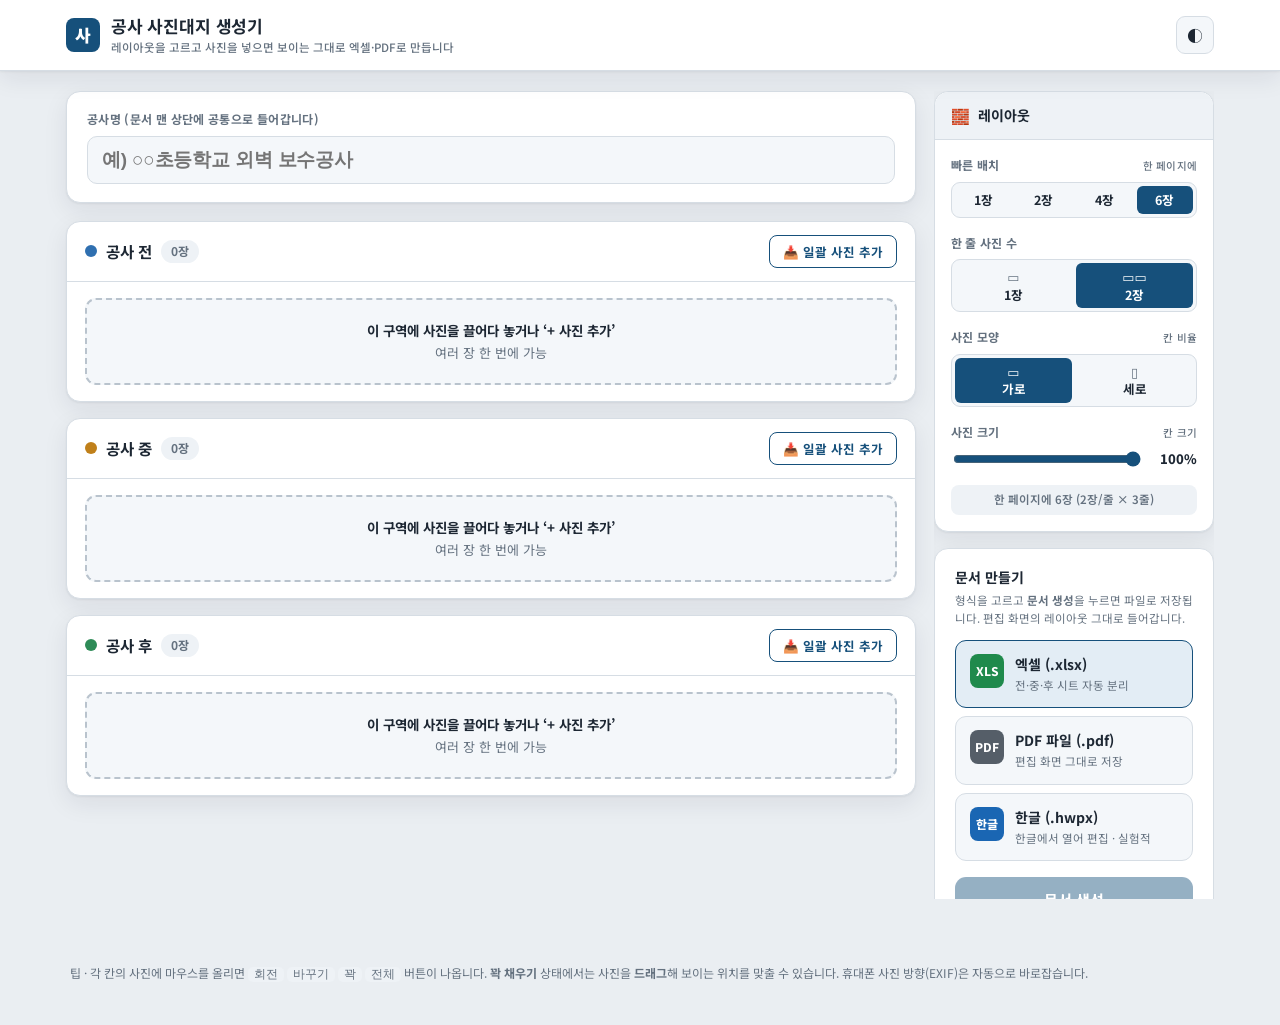
==== index.html @ 4f6b2491 "한글 .hwpx를 실제 한글 파일 서식을 템플릿으로 재구성 - 사용자의 실제 .hwpx(한글 저장본)에서 고정 부품을 추출해 그대로 사용:   header.xml, settings" ====
<!doctype html>
<html lang="ko">
<head>
<meta charset="utf-8">
<meta name="viewport" content="width=device-width, initial-scale=1, viewport-fit=cover">
<title>공사 사진대지 생성기</title>
<link rel="preconnect" href="https://fonts.googleapis.com">
<link rel="preconnect" href="https://fonts.gstatic.com" crossorigin>
<link rel="stylesheet" href="https://fonts.googleapis.com/css2?family=Noto+Sans+KR:wght@400;500;700;900&display=swap">
<script>/* ExcelJS 4.4.0 vendored */
/*! ExcelJS 19-10-2023 */

!function(e){if("object"==typeof exports&&"undefined"!=typeof module)module.exports=e();else if("function"==typeof define&&define.amd)define([],e);else{("undefined"!=typeof window?window:"undefined"!=typeof global?global:"undefined"!=typeof self?self:this).ExcelJS=e()}}((function(){return function e(t,r,n){function i(o,a){if(!r[o]){if(!t[o]){var l="function"==typeof require&&require;if(!a&&l)return l(o,!0);if(s)return s(o,!0);var c=new Error("Cannot find module '"+o+"'");throw c.code="MODULE_NOT_FOUND",c}var u=r[o]={exports:{}};t[o][0].call(u.exports,(function(e){return i(t[o][1][e]||e)}),u,u.exports,e,t,r,n)}return r[o].exports}for(var s="function"==typeof require&&require,o=0;o<n.length;o++)i(n[o]);return i}({1:[function(e,t,r){"use strict";const n=e("fs"),i=e("fast-csv"),s=e("dayjs/plugin/customParseFormat"),o=e("dayjs/plugin/utc"),a=e("dayjs").extend(s).extend(o),l=e("../utils/stream-buf"),{fs:{exists:c}}=e("../utils/utils"),u={true:!0,false:!1,"#N/A":{error:"#N/A"},"#REF!":{error:"#REF!"},"#NAME?":{error:"#NAME?"},"#DIV/0!":{error:"#DIV/0!"},"#NULL!":{error:"#NULL!"},"#VALUE!":{error:"#VALUE!"},"#NUM!":{error:"#NUM!"}};t.exports=class{constructor(e){this.workbook=e,this.worksheet=null}async readFile(e,t){if(t=t||{},!await c(e))throw new Error("File not found: "+e);const r=n.createReadStream(e),i=await this.read(r,t);return r.close(),i}read(e,t){return t=t||{},new Promise((r,n)=>{const s=this.workbook.addWorksheet(t.sheetName),o=t.dateFormats||["YYYY-MM-DD[T]HH:mm:ssZ","YYYY-MM-DD[T]HH:mm:ss","MM-DD-YYYY","YYYY-MM-DD"],l=t.map||function(e){if(""===e)return null;const t=Number(e);if(!Number.isNaN(t)&&t!==1/0)return t;const r=o.reduce((t,r)=>{if(t)return t;const n=a(e,r,!0);return n.isValid()?n:null},null);if(r)return new Date(r.valueOf());const n=u[e];return void 0!==n?n:e},c=i.parse(t.parserOptions).on("data",e=>{s.addRow(e.map(l))}).on("end",()=>{c.emit("worksheet",s)});c.on("worksheet",r).on("error",n),e.pipe(c)})}createInputStream(){throw new Error("`CSV#createInputStream` is deprecated. You should use `CSV#read` instead. This method will be removed in version 5.0. Please follow upgrade instruction: https://github.com/exceljs/exceljs/blob/master/UPGRADE-4.0.md")}write(e,t){return new Promise((r,n)=>{t=t||{};const s=this.workbook.getWorksheet(t.sheetName||t.sheetId),o=i.format(t.formatterOptions);e.on("finish",()=>{r()}),o.on("error",n),o.pipe(e);const{dateFormat:l,dateUTC:c}=t,u=t.map||(e=>{if(e){if(e.text||e.hyperlink)return e.hyperlink||e.text||"";if(e.formula||e.result)return e.result||"";if(e instanceof Date)return l?c?a.utc(e).format(l):a(e).format(l):c?a.utc(e).format():a(e).format();if(e.error)return e.error;if("object"==typeof e)return JSON.stringify(e)}return e}),h=void 0===t.includeEmptyRows||t.includeEmptyRows;let f=1;s&&s.eachRow((e,t)=>{if(h)for(;f++<t-1;)o.write([]);const{values:r}=e;r.shift(),o.write(r.map(u)),f=t}),o.end()})}writeFile(e,t){const r={encoding:(t=t||{}).encoding||"utf8"},i=n.createWriteStream(e,r);return this.write(i,t)}async writeBuffer(e){const t=new l;return await this.write(t,e),t.read()}}},{"../utils/stream-buf":24,"../utils/utils":27,dayjs:391,"dayjs/plugin/customParseFormat":392,"dayjs/plugin/utc":393,"fast-csv":424,fs:216}],2:[function(e,t,r){"use strict";const n=e("../utils/col-cache");class i{constructor(e,t){let r=arguments.length>2&&void 0!==arguments[2]?arguments[2]:0;if(this.worksheet=e,t)if("string"==typeof t){const e=n.decodeAddress(t);this.nativeCol=e.col+r,this.nativeColOff=0,this.nativeRow=e.row+r,this.nativeRowOff=0}else void 0!==t.nativeCol?(this.nativeCol=t.nativeCol||0,this.nativeColOff=t.nativeColOff||0,this.nativeRow=t.nativeRow||0,this.nativeRowOff=t.nativeRowOff||0):void 0!==t.col?(this.col=t.col+r,this.row=t.row+r):(this.nativeCol=0,this.nativeColOff=0,this.nativeRow=0,this.nativeRowOff=0);else this.nativeCol=0,this.nativeColOff=0,this.nativeRow=0,this.nativeRowOff=0}static asInstance(e){return e instanceof i||null==e?e:new i(e)}get col(){return this.nativeCol+Math.min(this.colWidth-1,this.nativeColOff)/this.colWidth}set col(e){this.nativeCol=Math.floor(e),this.nativeColOff=Math.floor((e-this.nativeCol)*this.colWidth)}get row(){return this.nativeRow+Math.min(this.rowHeight-1,this.nativeRowOff)/this.rowHeight}set row(e){this.nativeRow=Math.floor(e),this.nativeRowOff=Math.floor((e-this.nativeRow)*this.rowHeight)}get colWidth(){return this.worksheet&&this.worksheet.getColumn(this.nativeCol+1)&&this.worksheet.getColumn(this.nativeCol+1).isCustomWidth?Math.floor(1e4*this.worksheet.getColumn(this.nativeCol+1).width):64e4}get rowHeight(){return this.worksheet&&this.worksheet.getRow(this.nativeRow+1)&&this.worksheet.getRow(this.nativeRow+1).height?Math.floor(1e4*this.worksheet.getRow(this.nativeRow+1).height):18e4}get model(){return{nativeCol:this.nativeCol,nativeColOff:this.nativeColOff,nativeRow:this.nativeRow,nativeRowOff:this.nativeRowOff}}set model(e){this.nativeCol=e.nativeCol,this.nativeColOff=e.nativeColOff,this.nativeRow=e.nativeRow,this.nativeRowOff=e.nativeRowOff}}t.exports=i},{"../utils/col-cache":19}],3:[function(e,t,r){"use strict";const n=e("../utils/col-cache"),i=e("../utils/under-dash"),s=e("./enums"),{slideFormula:o}=e("../utils/shared-formula"),a=e("./note");class l{constructor(e,t,r){if(!e||!t)throw new Error("A Cell needs a Row");this._row=e,this._column=t,n.validateAddress(r),this._address=r,this._value=c.create(l.Types.Null,this),this.style=this._mergeStyle(e.style,t.style,{}),this._mergeCount=0}get worksheet(){return this._row.worksheet}get workbook(){return this._row.worksheet.workbook}destroy(){delete this.style,delete this._value,delete this._row,delete this._column,delete this._address}get numFmt(){return this.style.numFmt}set numFmt(e){this.style.numFmt=e}get font(){return this.style.font}set font(e){this.style.font=e}get alignment(){return this.style.alignment}set alignment(e){this.style.alignment=e}get border(){return this.style.border}set border(e){this.style.border=e}get fill(){return this.style.fill}set fill(e){this.style.fill=e}get protection(){return this.style.protection}set protection(e){this.style.protection=e}_mergeStyle(e,t,r){const n=e&&e.numFmt||t&&t.numFmt;n&&(r.numFmt=n);const i=e&&e.font||t&&t.font;i&&(r.font=i);const s=e&&e.alignment||t&&t.alignment;s&&(r.alignment=s);const o=e&&e.border||t&&t.border;o&&(r.border=o);const a=e&&e.fill||t&&t.fill;a&&(r.fill=a);const l=e&&e.protection||t&&t.protection;return l&&(r.protection=l),r}get address(){return this._address}get row(){return this._row.number}get col(){return this._column.number}get $col$row(){return`$${this._column.letter}$${this.row}`}get type(){return this._value.type}get effectiveType(){return this._value.effectiveType}toCsvString(){return this._value.toCsvString()}addMergeRef(){this._mergeCount++}releaseMergeRef(){this._mergeCount--}get isMerged(){return this._mergeCount>0||this.type===l.Types.Merge}merge(e,t){this._value.release(),this._value=c.create(l.Types.Merge,this,e),t||(this.style=e.style)}unmerge(){this.type===l.Types.Merge&&(this._value.release(),this._value=c.create(l.Types.Null,this),this.style=this._mergeStyle(this._row.style,this._column.style,{}))}isMergedTo(e){return this._value.type===l.Types.Merge&&this._value.isMergedTo(e)}get master(){return this.type===l.Types.Merge?this._value.master:this}get isHyperlink(){return this._value.type===l.Types.Hyperlink}get hyperlink(){return this._value.hyperlink}get value(){return this._value.value}set value(e){this.type!==l.Types.Merge?(this._value.release(),this._value=c.create(c.getType(e),this,e)):this._value.master.value=e}get note(){return this._comment&&this._comment.note}set note(e){this._comment=new a(e)}get text(){return this._value.toString()}get html(){return i.escapeHtml(this.text)}toString(){return this.text}_upgradeToHyperlink(e){this.type===l.Types.String&&(this._value=c.create(l.Types.Hyperlink,this,{text:this._value.value,hyperlink:e}))}get formula(){return this._value.formula}get result(){return this._value.result}get formulaType(){return this._value.formulaType}get fullAddress(){const{worksheet:e}=this._row;return{sheetName:e.name,address:this.address,row:this.row,col:this.col}}get name(){return this.names[0]}set name(e){this.names=[e]}get names(){return this.workbook.definedNames.getNamesEx(this.fullAddress)}set names(e){const{definedNames:t}=this.workbook;t.removeAllNames(this.fullAddress),e.forEach(e=>{t.addEx(this.fullAddress,e)})}addName(e){this.workbook.definedNames.addEx(this.fullAddress,e)}removeName(e){this.workbook.definedNames.removeEx(this.fullAddress,e)}removeAllNames(){this.workbook.definedNames.removeAllNames(this.fullAddress)}get _dataValidations(){return this.worksheet.dataValidations}get dataValidation(){return this._dataValidations.find(this.address)}set dataValidation(e){this._dataValidations.add(this.address,e)}get model(){const{model:e}=this._value;return e.style=this.style,this._comment&&(e.comment=this._comment.model),e}set model(e){if(this._value.release(),this._value=c.create(e.type,this),this._value.model=e,e.comment)switch(e.comment.type){case"note":this._comment=a.fromModel(e.comment)}e.style?this.style=e.style:this.style={}}}l.Types=s.ValueType;const c={getType:e=>null==e?l.Types.Null:e instanceof String||"string"==typeof e?l.Types.String:"number"==typeof e?l.Types.Number:"boolean"==typeof e?l.Types.Boolean:e instanceof Date?l.Types.Date:e.text&&e.hyperlink?l.Types.Hyperlink:e.formula||e.sharedFormula?l.Types.Formula:e.richText?l.Types.RichText:e.sharedString?l.Types.SharedString:e.error?l.Types.Error:l.Types.JSON,types:[{t:l.Types.Null,f:class{constructor(e){this.model={address:e.address,type:l.Types.Null}}get value(){return null}set value(e){}get type(){return l.Types.Null}get effectiveType(){return l.Types.Null}get address(){return this.model.address}set address(e){this.model.address=e}toCsvString(){return""}release(){}toString(){return""}}},{t:l.Types.Number,f:class{constructor(e,t){this.model={address:e.address,type:l.Types.Number,value:t}}get value(){return this.model.value}set value(e){this.model.value=e}get type(){return l.Types.Number}get effectiveType(){return l.Types.Number}get address(){return this.model.address}set address(e){this.model.address=e}toCsvString(){return this.model.value.toString()}release(){}toString(){return this.model.value.toString()}}},{t:l.Types.String,f:class{constructor(e,t){this.model={address:e.address,type:l.Types.String,value:t}}get value(){return this.model.value}set value(e){this.model.value=e}get type(){return l.Types.String}get effectiveType(){return l.Types.String}get address(){return this.model.address}set address(e){this.model.address=e}toCsvString(){return`"${this.model.value.replace(/"/g,'""')}"`}release(){}toString(){return this.model.value}}},{t:l.Types.Date,f:class{constructor(e,t){this.model={address:e.address,type:l.Types.Date,value:t}}get value(){return this.model.value}set value(e){this.model.value=e}get type(){return l.Types.Date}get effectiveType(){return l.Types.Date}get address(){return this.model.address}set address(e){this.model.address=e}toCsvString(){return this.model.value.toISOString()}release(){}toString(){return this.model.value.toString()}}},{t:l.Types.Hyperlink,f:class{constructor(e,t){this.model={address:e.address,type:l.Types.Hyperlink,text:t?t.text:void 0,hyperlink:t?t.hyperlink:void 0},t&&t.tooltip&&(this.model.tooltip=t.tooltip)}get value(){const e={text:this.model.text,hyperlink:this.model.hyperlink};return this.model.tooltip&&(e.tooltip=this.model.tooltip),e}set value(e){this.model={text:e.text,hyperlink:e.hyperlink},e.tooltip&&(this.model.tooltip=e.tooltip)}get text(){return this.model.text}set text(e){this.model.text=e}get hyperlink(){return this.model.hyperlink}set hyperlink(e){this.model.hyperlink=e}get type(){return l.Types.Hyperlink}get effectiveType(){return l.Types.Hyperlink}get address(){return this.model.address}set address(e){this.model.address=e}toCsvString(){return this.model.hyperlink}release(){}toString(){return this.model.text}}},{t:l.Types.Formula,f:class{constructor(e,t){this.cell=e,this.model={address:e.address,type:l.Types.Formula,shareType:t?t.shareType:void 0,ref:t?t.ref:void 0,formula:t?t.formula:void 0,sharedFormula:t?t.sharedFormula:void 0,result:t?t.result:void 0}}_copyModel(e){const t={},r=r=>{const n=e[r];n&&(t[r]=n)};return r("formula"),r("result"),r("ref"),r("shareType"),r("sharedFormula"),t}get value(){return this._copyModel(this.model)}set value(e){this.model=this._copyModel(e)}validate(e){switch(c.getType(e)){case l.Types.Null:case l.Types.String:case l.Types.Number:case l.Types.Date:break;case l.Types.Hyperlink:case l.Types.Formula:default:throw new Error("Cannot process that type of result value")}}get dependencies(){return{ranges:this.formula.match(/([a-zA-Z0-9]+!)?[A-Z]{1,3}\d{1,4}:[A-Z]{1,3}\d{1,4}/g),cells:this.formula.replace(/([a-zA-Z0-9]+!)?[A-Z]{1,3}\d{1,4}:[A-Z]{1,3}\d{1,4}/g,"").match(/([a-zA-Z0-9]+!)?[A-Z]{1,3}\d{1,4}/g)}}get formula(){return this.model.formula||this._getTranslatedFormula()}set formula(e){this.model.formula=e}get formulaType(){return this.model.formula?s.FormulaType.Master:this.model.sharedFormula?s.FormulaType.Shared:s.FormulaType.None}get result(){return this.model.result}set result(e){this.model.result=e}get type(){return l.Types.Formula}get effectiveType(){const e=this.model.result;return null==e?s.ValueType.Null:e instanceof String||"string"==typeof e?s.ValueType.String:"number"==typeof e?s.ValueType.Number:e instanceof Date?s.ValueType.Date:e.text&&e.hyperlink?s.ValueType.Hyperlink:e.formula?s.ValueType.Formula:s.ValueType.Null}get address(){return this.model.address}set address(e){this.model.address=e}_getTranslatedFormula(){if(!this._translatedFormula&&this.model.sharedFormula){const{worksheet:e}=this.cell,t=e.findCell(this.model.sharedFormula);this._translatedFormula=t&&o(t.formula,t.address,this.model.address)}return this._translatedFormula}toCsvString(){return""+(this.model.result||"")}release(){}toString(){return this.model.result?this.model.result.toString():""}}},{t:l.Types.Merge,f:class{constructor(e,t){this.model={address:e.address,type:l.Types.Merge,master:t?t.address:void 0},this._master=t,t&&t.addMergeRef()}get value(){return this._master.value}set value(e){e instanceof l?(this._master&&this._master.releaseMergeRef(),e.addMergeRef(),this._master=e):this._master.value=e}isMergedTo(e){return e===this._master}get master(){return this._master}get type(){return l.Types.Merge}get effectiveType(){return this._master.effectiveType}get address(){return this.model.address}set address(e){this.model.address=e}toCsvString(){return""}release(){this._master.releaseMergeRef()}toString(){return this.value.toString()}}},{t:l.Types.JSON,f:class{constructor(e,t){this.model={address:e.address,type:l.Types.String,value:JSON.stringify(t),rawValue:t}}get value(){return this.model.rawValue}set value(e){this.model.rawValue=e,this.model.value=JSON.stringify(e)}get type(){return l.Types.String}get effectiveType(){return l.Types.String}get address(){return this.model.address}set address(e){this.model.address=e}toCsvString(){return this.model.value}release(){}toString(){return this.model.value}}},{t:l.Types.SharedString,f:class{constructor(e,t){this.model={address:e.address,type:l.Types.SharedString,value:t}}get value(){return this.model.value}set value(e){this.model.value=e}get type(){return l.Types.SharedString}get effectiveType(){return l.Types.SharedString}get address(){return this.model.address}set address(e){this.model.address=e}toCsvString(){return this.model.value.toString()}release(){}toString(){return this.model.value.toString()}}},{t:l.Types.RichText,f:class{constructor(e,t){this.model={address:e.address,type:l.Types.String,value:t}}get value(){return this.model.value}set value(e){this.model.value=e}toString(){return this.model.value.richText.map(e=>e.text).join("")}get type(){return l.Types.RichText}get effectiveType(){return l.Types.RichText}get address(){return this.model.address}set address(e){this.model.address=e}toCsvString(){return`"${this.text.replace(/"/g,'""')}"`}release(){}}},{t:l.Types.Boolean,f:class{constructor(e,t){this.model={address:e.address,type:l.Types.Boolean,value:t}}get value(){return this.model.value}set value(e){this.model.value=e}get type(){return l.Types.Boolean}get effectiveType(){return l.Types.Boolean}get address(){return this.model.address}set address(e){this.model.address=e}toCsvString(){return this.model.value?1:0}release(){}toString(){return this.model.value.toString()}}},{t:l.Types.Error,f:class{constructor(e,t){this.model={address:e.address,type:l.Types.Error,value:t}}get value(){return this.model.value}set value(e){this.model.value=e}get type(){return l.Types.Error}get effectiveType(){return l.Types.Error}get address(){return this.model.address}set address(e){this.model.address=e}toCsvString(){return this.toString()}release(){}toString(){return this.model.value.error.toString()}}}].reduce((e,t)=>(e[t.t]=t.f,e),[]),create(e,t,r){const n=this.types[e];if(!n)throw new Error("Could not create Value of type "+e);return new n(t,r)}};t.exports=l},{"../utils/col-cache":19,"../utils/shared-formula":23,"../utils/under-dash":26,"./enums":7,"./note":9}],4:[function(e,t,r){"use strict";const n=e("../utils/under-dash"),i=e("./enums"),s=e("../utils/col-cache");class o{constructor(e,t,r){this._worksheet=e,this._number=t,!1!==r&&(this.defn=r)}get number(){return this._number}get worksheet(){return this._worksheet}get letter(){return s.n2l(this._number)}get isCustomWidth(){return void 0!==this.width&&9!==this.width}get defn(){return{header:this._header,key:this.key,width:this.width,style:this.style,hidden:this.hidden,outlineLevel:this.outlineLevel}}set defn(e){e?(this.key=e.key,this.width=void 0!==e.width?e.width:9,this.outlineLevel=e.outlineLevel,e.style?this.style=e.style:this.style={},this.header=e.header,this._hidden=!!e.hidden):(delete this._header,delete this._key,delete this.width,this.style={},this.outlineLevel=0)}get headers(){return this._header&&this._header instanceof Array?this._header:[this._header]}get header(){return this._header}set header(e){void 0!==e?(this._header=e,this.headers.forEach((e,t)=>{this._worksheet.getCell(t+1,this.number).value=e})):this._header=void 0}get key(){return this._key}set key(e){(this._key&&this._worksheet.getColumnKey(this._key))===this&&this._worksheet.deleteColumnKey(this._key),this._key=e,e&&this._worksheet.setColumnKey(this._key,this)}get hidden(){return!!this._hidden}set hidden(e){this._hidden=e}get outlineLevel(){return this._outlineLevel||0}set outlineLevel(e){this._outlineLevel=e}get collapsed(){return!!(this._outlineLevel&&this._outlineLevel>=this._worksheet.properties.outlineLevelCol)}toString(){return JSON.stringify({key:this.key,width:this.width,headers:this.headers.length?this.headers:void 0})}equivalentTo(e){return this.width===e.width&&this.hidden===e.hidden&&this.outlineLevel===e.outlineLevel&&n.isEqual(this.style,e.style)}get isDefault(){if(this.isCustomWidth)return!1;if(this.hidden)return!1;if(this.outlineLevel)return!1;const e=this.style;return!e||!(e.font||e.numFmt||e.alignment||e.border||e.fill||e.protection)}get headerCount(){return this.headers.length}eachCell(e,t){const r=this.number;t||(t=e,e=null),this._worksheet.eachRow(e,(e,n)=>{t(e.getCell(r),n)})}get values(){const e=[];return this.eachCell((t,r)=>{t&&t.type!==i.ValueType.Null&&(e[r]=t.value)}),e}set values(e){if(!e)return;const t=this.number;let r=0;e.hasOwnProperty("0")&&(r=1),e.forEach((e,n)=>{this._worksheet.getCell(n+r,t).value=e})}_applyStyle(e,t){return this.style[e]=t,this.eachCell(r=>{r[e]=t}),t}get numFmt(){return this.style.numFmt}set numFmt(e){this._applyStyle("numFmt",e)}get font(){return this.style.font}set font(e){this._applyStyle("font",e)}get alignment(){return this.style.alignment}set alignment(e){this._applyStyle("alignment",e)}get protection(){return this.style.protection}set protection(e){this._applyStyle("protection",e)}get border(){return this.style.border}set border(e){this._applyStyle("border",e)}get fill(){return this.style.fill}set fill(e){this._applyStyle("fill",e)}static toModel(e){const t=[];let r=null;return e&&e.forEach((e,n)=>{e.isDefault?r&&(r=null):r&&e.equivalentTo(r)?r.max=n+1:(r={min:n+1,max:n+1,width:void 0!==e.width?e.width:9,style:e.style,isCustomWidth:e.isCustomWidth,hidden:e.hidden,outlineLevel:e.outlineLevel,collapsed:e.collapsed},t.push(r))}),t.length?t:void 0}static fromModel(e,t){const r=[];let n=1,i=0;for(t=(t=t||[]).sort((function(e,t){return e.min-t.min}));i<t.length;){const s=t[i++];for(;n<s.min;)r.push(new o(e,n++));for(;n<=s.max;)r.push(new o(e,n++,s))}return r.length?r:null}}t.exports=o},{"../utils/col-cache":19,"../utils/under-dash":26,"./enums":7}],5:[function(e,t,r){"use strict";t.exports=class{constructor(e){this.model=e||{}}add(e,t){return this.model[e]=t}find(e){return this.model[e]}remove(e){this.model[e]=void 0}}},{}],6:[function(e,t,r){"use strict";const n=e("../utils/under-dash"),i=e("../utils/col-cache"),s=e("../utils/cell-matrix"),o=e("./range"),a=/[$](\w+)[$](\d+)(:[$](\w+)[$](\d+))?/;t.exports=class{constructor(){this.matrixMap={}}getMatrix(e){return this.matrixMap[e]||(this.matrixMap[e]=new s)}add(e,t){const r=i.decodeEx(e);this.addEx(r,t)}addEx(e,t){const r=this.getMatrix(t);if(e.top)for(let t=e.left;t<=e.right;t++)for(let n=e.top;n<=e.bottom;n++){const s={sheetName:e.sheetName,address:i.n2l(t)+n,row:n,col:t};r.addCellEx(s)}else r.addCellEx(e)}remove(e,t){const r=i.decodeEx(e);this.removeEx(r,t)}removeEx(e,t){this.getMatrix(t).removeCellEx(e)}removeAllNames(e){n.each(this.matrixMap,t=>{t.removeCellEx(e)})}forEach(e){n.each(this.matrixMap,(t,r)=>{t.forEach(t=>{e(r,t)})})}getNames(e){return this.getNamesEx(i.decodeEx(e))}getNamesEx(e){return n.map(this.matrixMap,(t,r)=>t.findCellEx(e)&&r).filter(Boolean)}_explore(e,t){t.mark=!1;const{sheetName:r}=t,n=new o(t.row,t.col,t.row,t.col,r);let i,s;function a(i,s){const o=e.findCellAt(r,i,t.col);return!(!o||!o.mark)&&(n[s]=i,o.mark=!1,!0)}for(s=t.row-1;a(s,"top");s--);for(s=t.row+1;a(s,"bottom");s++);function l(t,i){const o=[];for(s=n.top;s<=n.bottom;s++){const n=e.findCellAt(r,s,t);if(!n||!n.mark)return!1;o.push(n)}n[i]=t;for(let e=0;e<o.length;e++)o[e].mark=!1;return!0}for(i=t.col-1;l(i,"left");i--);for(i=t.col+1;l(i,"right");i++);return n}getRanges(e,t){if(!(t=t||this.matrixMap[e]))return{name:e,ranges:[]};t.forEach(e=>{e.mark=!0});return{name:e,ranges:t.map(e=>e.mark&&this._explore(t,e)).filter(Boolean).map(e=>e.$shortRange)}}normaliseMatrix(e,t){e.forEachInSheet(t,(e,t,r)=>{e&&(e.row===t&&e.col===r||(e.row=t,e.col=r,e.address=i.n2l(r)+t))})}spliceRows(e,t,r,i){n.each(this.matrixMap,n=>{n.spliceRows(e,t,r,i),this.normaliseMatrix(n,e)})}spliceColumns(e,t,r,i){n.each(this.matrixMap,n=>{n.spliceColumns(e,t,r,i),this.normaliseMatrix(n,e)})}get model(){return n.map(this.matrixMap,(e,t)=>this.getRanges(t,e)).filter(e=>e.ranges.length)}set model(e){const t=this.matrixMap={};e.forEach(e=>{const r=t[e.name]=new s;e.ranges.forEach(e=>{a.test(e.split("!").pop()||"")&&r.addCell(e)})})}}},{"../utils/cell-matrix":18,"../utils/col-cache":19,"../utils/under-dash":26,"./range":10}],7:[function(e,t,r){"use strict";t.exports={ValueType:{Null:0,Merge:1,Number:2,String:3,Date:4,Hyperlink:5,Formula:6,SharedString:7,RichText:8,Boolean:9,Error:10},FormulaType:{None:0,Master:1,Shared:2},RelationshipType:{None:0,OfficeDocument:1,Worksheet:2,CalcChain:3,SharedStrings:4,Styles:5,Theme:6,Hyperlink:7},DocumentType:{Xlsx:1},ReadingOrder:{LeftToRight:1,RightToLeft:2},ErrorValue:{NotApplicable:"#N/A",Ref:"#REF!",Name:"#NAME?",DivZero:"#DIV/0!",Null:"#NULL!",Value:"#VALUE!",Num:"#NUM!"}}},{}],8:[function(e,t,r){"use strict";const n=e("../utils/col-cache"),i=e("./anchor");t.exports=class{constructor(e,t){this.worksheet=e,this.model=t}get model(){switch(this.type){case"background":return{type:this.type,imageId:this.imageId};case"image":return{type:this.type,imageId:this.imageId,hyperlinks:this.range.hyperlinks,range:{tl:this.range.tl.model,br:this.range.br&&this.range.br.model,ext:this.range.ext,editAs:this.range.editAs}};default:throw new Error("Invalid Image Type")}}set model(e){let{type:t,imageId:r,range:s,hyperlinks:o}=e;if(this.type=t,this.imageId=r,"image"===t)if("string"==typeof s){const e=n.decode(s);this.range={tl:new i(this.worksheet,{col:e.left,row:e.top},-1),br:new i(this.worksheet,{col:e.right,row:e.bottom},0),editAs:"oneCell"}}else this.range={tl:new i(this.worksheet,s.tl,0),br:s.br&&new i(this.worksheet,s.br,0),ext:s.ext,editAs:s.editAs,hyperlinks:o||s.hyperlinks}}}},{"../utils/col-cache":19,"./anchor":2}],9:[function(e,t,r){"use strict";const n=e("../utils/under-dash");class i{constructor(e){this.note=e}get model(){let e=null;switch(typeof this.note){case"string":e={type:"note",note:{texts:[{text:this.note}]}};break;default:e={type:"note",note:this.note}}return n.deepMerge({},i.DEFAULT_CONFIGS,e)}set model(e){const{note:t}=e,{texts:r}=t;1===r.length&&1===Object.keys(r[0]).length?this.note=r[0].text:this.note=t}static fromModel(e){const t=new i;return t.model=e,t}}i.DEFAULT_CONFIGS={note:{margins:{insetmode:"auto",inset:[.13,.13,.25,.25]},protection:{locked:"True",lockText:"True"},editAs:"absolute"}},t.exports=i},{"../utils/under-dash":26}],10:[function(e,t,r){"use strict";const n=e("../utils/col-cache");class i{constructor(){this.decode(arguments)}setTLBR(e,t,r,i,s){if(arguments.length<4){const i=n.decodeAddress(e),o=n.decodeAddress(t);this.model={top:Math.min(i.row,o.row),left:Math.min(i.col,o.col),bottom:Math.max(i.row,o.row),right:Math.max(i.col,o.col),sheetName:r},this.setTLBR(i.row,i.col,o.row,o.col,s)}else this.model={top:Math.min(e,r),left:Math.min(t,i),bottom:Math.max(e,r),right:Math.max(t,i),sheetName:s}}decode(e){switch(e.length){case 5:this.setTLBR(e[0],e[1],e[2],e[3],e[4]);break;case 4:this.setTLBR(e[0],e[1],e[2],e[3]);break;case 3:this.setTLBR(e[0],e[1],e[2]);break;case 2:this.setTLBR(e[0],e[1]);break;case 1:{const t=e[0];if(t instanceof i)this.model={top:t.model.top,left:t.model.left,bottom:t.model.bottom,right:t.model.right,sheetName:t.sheetName};else if(t instanceof Array)this.decode(t);else if(t.top&&t.left&&t.bottom&&t.right)this.model={top:t.top,left:t.left,bottom:t.bottom,right:t.right,sheetName:t.sheetName};else{const e=n.decodeEx(t);e.top?this.model={top:e.top,left:e.left,bottom:e.bottom,right:e.right,sheetName:e.sheetName}:this.model={top:e.row,left:e.col,bottom:e.row,right:e.col,sheetName:e.sheetName}}break}case 0:this.model={top:0,left:0,bottom:0,right:0};break;default:throw new Error("Invalid number of arguments to _getDimensions() - "+e.length)}}get top(){return this.model.top||1}set top(e){this.model.top=e}get left(){return this.model.left||1}set left(e){this.model.left=e}get bottom(){return this.model.bottom||1}set bottom(e){this.model.bottom=e}get right(){return this.model.right||1}set right(e){this.model.right=e}get sheetName(){return this.model.sheetName}set sheetName(e){this.model.sheetName=e}get _serialisedSheetName(){const{sheetName:e}=this.model;return e?/^[a-zA-Z0-9]*$/.test(e)?e+"!":`'${e}'!`:""}expand(e,t,r,n){(!this.model.top||e<this.top)&&(this.top=e),(!this.model.left||t<this.left)&&(this.left=t),(!this.model.bottom||r>this.bottom)&&(this.bottom=r),(!this.model.right||n>this.right)&&(this.right=n)}expandRow(e){if(e){const{dimensions:t,number:r}=e;t&&this.expand(r,t.min,r,t.max)}}expandToAddress(e){const t=n.decodeEx(e);this.expand(t.row,t.col,t.row,t.col)}get tl(){return n.n2l(this.left)+this.top}get $t$l(){return`$${n.n2l(this.left)}$${this.top}`}get br(){return n.n2l(this.right)+this.bottom}get $b$r(){return`$${n.n2l(this.right)}$${this.bottom}`}get range(){return`${this._serialisedSheetName+this.tl}:${this.br}`}get $range(){return`${this._serialisedSheetName+this.$t$l}:${this.$b$r}`}get shortRange(){return this.count>1?this.range:this._serialisedSheetName+this.tl}get $shortRange(){return this.count>1?this.$range:this._serialisedSheetName+this.$t$l}get count(){return(1+this.bottom-this.top)*(1+this.right-this.left)}toString(){return this.range}intersects(e){return(!e.sheetName||!this.sheetName||e.sheetName===this.sheetName)&&(!(e.bottom<this.top)&&(!(e.top>this.bottom)&&(!(e.right<this.left)&&!(e.left>this.right))))}contains(e){const t=n.decodeEx(e);return this.containsEx(t)}containsEx(e){return(!e.sheetName||!this.sheetName||e.sheetName===this.sheetName)&&(e.row>=this.top&&e.row<=this.bottom&&e.col>=this.left&&e.col<=this.right)}forEachAddress(e){for(let t=this.left;t<=this.right;t++)for(let r=this.top;r<=this.bottom;r++)e(n.encodeAddress(r,t),r,t)}}t.exports=i},{"../utils/col-cache":19}],11:[function(e,t,r){"use strict";const n=e("../utils/under-dash"),i=e("./enums"),s=e("../utils/col-cache"),o=e("./cell");t.exports=class{constructor(e,t){this._worksheet=e,this._number=t,this._cells=[],this.style={},this.outlineLevel=0}get number(){return this._number}get worksheet(){return this._worksheet}commit(){this._worksheet._commitRow(this)}destroy(){delete this._worksheet,delete this._cells,delete this.style}findCell(e){return this._cells[e-1]}getCellEx(e){let t=this._cells[e.col-1];if(!t){const r=this._worksheet.getColumn(e.col);t=new o(this,r,e.address),this._cells[e.col-1]=t}return t}getCell(e){if("string"==typeof e){const t=this._worksheet.getColumnKey(e);e=t?t.number:s.l2n(e)}return this._cells[e-1]||this.getCellEx({address:s.encodeAddress(this._number,e),row:this._number,col:e})}splice(e,t){const r=e+t;for(var n=arguments.length,i=new Array(n>2?n-2:0),s=2;s<n;s++)i[s-2]=arguments[s];const o=i.length-t,a=this._cells.length;let l,c,u;if(o<0)for(l=e+i.length;l<=a;l++)u=this._cells[l-1],c=this._cells[l-o-1],c?(u=this.getCell(l),u.value=c.value,u.style=c.style,u._comment=c._comment):u&&(u.value=null,u.style={},u._comment=void 0);else if(o>0)for(l=a;l>=r;l--)c=this._cells[l-1],c?(u=this.getCell(l+o),u.value=c.value,u.style=c.style,u._comment=c._comment):this._cells[l+o-1]=void 0;for(l=0;l<i.length;l++)u=this.getCell(e+l),u.value=i[l],u.style={},u._comment=void 0}eachCell(e,t){if(t||(t=e,e=null),e&&e.includeEmpty){const e=this._cells.length;for(let r=1;r<=e;r++)t(this.getCell(r),r)}else this._cells.forEach((e,r)=>{e&&e.type!==i.ValueType.Null&&t(e,r+1)})}addPageBreak(e,t){const r=this._worksheet,n=Math.max(0,e-1)||0,i=Math.max(0,t-1)||16838,s={id:this._number,max:i,man:1};n&&(s.min=n),r.rowBreaks.push(s)}get values(){const e=[];return this._cells.forEach(t=>{t&&t.type!==i.ValueType.Null&&(e[t.col]=t.value)}),e}set values(e){if(this._cells=[],e)if(e instanceof Array){let t=0;e.hasOwnProperty("0")&&(t=1),e.forEach((e,r)=>{void 0!==e&&(this.getCellEx({address:s.encodeAddress(this._number,r+t),row:this._number,col:r+t}).value=e)})}else this._worksheet.eachColumnKey((t,r)=>{void 0!==e[r]&&(this.getCellEx({address:s.encodeAddress(this._number,t.number),row:this._number,col:t.number}).value=e[r])});else;}get hasValues(){return n.some(this._cells,e=>e&&e.type!==i.ValueType.Null)}get cellCount(){return this._cells.length}get actualCellCount(){let e=0;return this.eachCell(()=>{e++}),e}get dimensions(){let e=0,t=0;return this._cells.forEach(r=>{r&&r.type!==i.ValueType.Null&&((!e||e>r.col)&&(e=r.col),t<r.col&&(t=r.col))}),e>0?{min:e,max:t}:null}_applyStyle(e,t){return this.style[e]=t,this._cells.forEach(r=>{r&&(r[e]=t)}),t}get numFmt(){return this.style.numFmt}set numFmt(e){this._applyStyle("numFmt",e)}get font(){return this.style.font}set font(e){this._applyStyle("font",e)}get alignment(){return this.style.alignment}set alignment(e){this._applyStyle("alignment",e)}get protection(){return this.style.protection}set protection(e){this._applyStyle("protection",e)}get border(){return this.style.border}set border(e){this._applyStyle("border",e)}get fill(){return this.style.fill}set fill(e){this._applyStyle("fill",e)}get hidden(){return!!this._hidden}set hidden(e){this._hidden=e}get outlineLevel(){return this._outlineLevel||0}set outlineLevel(e){this._outlineLevel=e}get collapsed(){return!!(this._outlineLevel&&this._outlineLevel>=this._worksheet.properties.outlineLevelRow)}get model(){const e=[];let t=0,r=0;return this._cells.forEach(n=>{if(n){const i=n.model;i&&((!t||t>n.col)&&(t=n.col),r<n.col&&(r=n.col),e.push(i))}}),this.height||e.length?{cells:e,number:this.number,min:t,max:r,height:this.height,style:this.style,hidden:this.hidden,outlineLevel:this.outlineLevel,collapsed:this.collapsed}:null}set model(e){if(e.number!==this._number)throw new Error("Invalid row number in model");let t;this._cells=[],e.cells.forEach(e=>{switch(e.type){case o.Types.Merge:break;default:{let r;if(e.address)r=s.decodeAddress(e.address);else if(t){const{row:e}=t,n=t.col+1;r={row:e,col:n,address:s.encodeAddress(e,n),$col$row:`$${s.n2l(n)}$${e}`}}t=r;this.getCellEx(r).model=e;break}}}),e.height?this.height=e.height:delete this.height,this.hidden=e.hidden,this.outlineLevel=e.outlineLevel||0,this.style=e.style&&JSON.parse(JSON.stringify(e.style))||{}}}},{"../utils/col-cache":19,"../utils/under-dash":26,"./cell":3,"./enums":7}],12:[function(e,t,r){"use strict";const n=e("../utils/col-cache");class i{constructor(e,t,r){this.table=e,this.column=t,this.index=r}_set(e,t){this.table.cacheState(),this.column[e]=t}get name(){return this.column.name}set name(e){this._set("name",e)}get filterButton(){return this.column.filterButton}set filterButton(e){this.column.filterButton=e}get style(){return this.column.style}set style(e){this.column.style=e}get totalsRowLabel(){return this.column.totalsRowLabel}set totalsRowLabel(e){this._set("totalsRowLabel",e)}get totalsRowFunction(){return this.column.totalsRowFunction}set totalsRowFunction(e){this._set("totalsRowFunction",e)}get totalsRowResult(){return this.column.totalsRowResult}set totalsRowResult(e){this._set("totalsRowResult",e)}get totalsRowFormula(){return this.column.totalsRowFormula}set totalsRowFormula(e){this._set("totalsRowFormula",e)}}t.exports=class{constructor(e,t){this.worksheet=e,t&&(this.table=t,this.validate(),this.store())}getFormula(e){switch(e.totalsRowFunction){case"none":return null;case"average":return`SUBTOTAL(101,${this.table.name}[${e.name}])`;case"countNums":return`SUBTOTAL(102,${this.table.name}[${e.name}])`;case"count":return`SUBTOTAL(103,${this.table.name}[${e.name}])`;case"max":return`SUBTOTAL(104,${this.table.name}[${e.name}])`;case"min":return`SUBTOTAL(105,${this.table.name}[${e.name}])`;case"stdDev":return`SUBTOTAL(106,${this.table.name}[${e.name}])`;case"var":return`SUBTOTAL(107,${this.table.name}[${e.name}])`;case"sum":return`SUBTOTAL(109,${this.table.name}[${e.name}])`;case"custom":return e.totalsRowFormula;default:throw new Error("Invalid Totals Row Function: "+e.totalsRowFunction)}}get width(){return this.table.columns.length}get height(){return this.table.rows.length}get filterHeight(){return this.height+(this.table.headerRow?1:0)}get tableHeight(){return this.filterHeight+(this.table.totalsRow?1:0)}validate(){const{table:e}=this,t=(e,t,r)=>{void 0===e[t]&&(e[t]=r)};t(e,"headerRow",!0),t(e,"totalsRow",!1),t(e,"style",{}),t(e.style,"theme","TableStyleMedium2"),t(e.style,"showFirstColumn",!1),t(e.style,"showLastColumn",!1),t(e.style,"showRowStripes",!1),t(e.style,"showColumnStripes",!1);const r=(e,t)=>{if(!e)throw new Error(t)};r(e.ref,"Table must have ref"),r(e.columns,"Table must have column definitions"),r(e.rows,"Table must have row definitions"),e.tl=n.decodeAddress(e.ref);const{row:i,col:s}=e.tl;r(i>0,"Table must be on valid row"),r(s>0,"Table must be on valid col");const{width:o,filterHeight:a,tableHeight:l}=this;e.autoFilterRef=n.encode(i,s,i+a-1,s+o-1),e.tableRef=n.encode(i,s,i+l-1,s+o-1),e.columns.forEach((e,n)=>{r(e.name,`Column ${n} must have a name`),0===n?t(e,"totalsRowLabel","Total"):(t(e,"totalsRowFunction","none"),e.totalsRowFormula=this.getFormula(e))})}store(){const e=(e,t)=>{t&&Object.keys(t).forEach(r=>{e[r]=t[r]})},{worksheet:t,table:r}=this,{row:n,col:i}=r.tl;let s=0;if(r.headerRow){const o=t.getRow(n+s++);r.columns.forEach((t,r)=>{const{style:n,name:s}=t,a=o.getCell(i+r);a.value=s,e(a,n)})}if(r.rows.forEach(o=>{const a=t.getRow(n+s++);o.forEach((t,n)=>{const s=a.getCell(i+n);s.value=t,e(s,r.columns[n].style)})}),r.totalsRow){const o=t.getRow(n+s++);r.columns.forEach((t,r)=>{const n=o.getCell(i+r);if(0===r)n.value=t.totalsRowLabel;else{const e=this.getFormula(t);n.value=e?{formula:t.totalsRowFormula,result:t.totalsRowResult}:null}e(n,t.style)})}}load(e){const{table:t}=this,{row:r,col:n}=t.tl;let i=0;if(t.headerRow){const s=e.getRow(r+i++);t.columns.forEach((e,t)=>{s.getCell(n+t).value=e.name})}if(t.rows.forEach(t=>{const s=e.getRow(r+i++);t.forEach((e,t)=>{s.getCell(n+t).value=e})}),t.totalsRow){const s=e.getRow(r+i++);t.columns.forEach((e,t)=>{const r=s.getCell(n+t);if(0===t)r.value=e.totalsRowLabel;else{this.getFormula(e)&&(r.value={formula:e.totalsRowFormula,result:e.totalsRowResult})}})}}get model(){return this.table}set model(e){this.table=e}cacheState(){this._cache||(this._cache={ref:this.ref,width:this.width,tableHeight:this.tableHeight})}commit(){if(!this._cache)return;this.validate();const e=n.decodeAddress(this._cache.ref);if(this.ref!==this._cache.ref)for(let t=0;t<this._cache.tableHeight;t++){const r=this.worksheet.getRow(e.row+t);for(let t=0;t<this._cache.width;t++){r.getCell(e.col+t).value=null}}else{for(let t=this.tableHeight;t<this._cache.tableHeight;t++){const r=this.worksheet.getRow(e.row+t);for(let t=0;t<this._cache.width;t++){r.getCell(e.col+t).value=null}}for(let t=0;t<this.tableHeight;t++){const r=this.worksheet.getRow(e.row+t);for(let t=this.width;t<this._cache.width;t++){r.getCell(e.col+t).value=null}}}this.store()}addRow(e,t){this.cacheState(),void 0===t?this.table.rows.push(e):this.table.rows.splice(t,0,e)}removeRows(e){let t=arguments.length>1&&void 0!==arguments[1]?arguments[1]:1;this.cacheState(),this.table.rows.splice(e,t)}getColumn(e){const t=this.table.columns[e];return new i(this,t,e)}addColumn(e,t,r){this.cacheState(),void 0===r?(this.table.columns.push(e),this.table.rows.forEach((e,r)=>{e.push(t[r])})):(this.table.columns.splice(r,0,e),this.table.rows.forEach((e,n)=>{e.splice(r,0,t[n])}))}removeColumns(e){let t=arguments.length>1&&void 0!==arguments[1]?arguments[1]:1;this.cacheState(),this.table.columns.splice(e,t),this.table.rows.forEach(r=>{r.splice(e,t)})}_assign(e,t,r){this.cacheState(),e[t]=r}get ref(){return this.table.ref}set ref(e){this._assign(this.table,"ref",e)}get name(){return this.table.name}set name(e){this.table.name=e}get displayName(){return this.table.displyName||this.table.name}set displayNamename(e){this.table.displayName=e}get headerRow(){return this.table.headerRow}set headerRow(e){this._assign(this.table,"headerRow",e)}get totalsRow(){return this.table.totalsRow}set totalsRow(e){this._assign(this.table,"totalsRow",e)}get theme(){return this.table.style.name}set theme(e){this.table.style.name=e}get showFirstColumn(){return this.table.style.showFirstColumn}set showFirstColumn(e){this.table.style.showFirstColumn=e}get showLastColumn(){return this.table.style.showLastColumn}set showLastColumn(e){this.table.style.showLastColumn=e}get showRowStripes(){return this.table.style.showRowStripes}set showRowStripes(e){this.table.style.showRowStripes=e}get showColumnStripes(){return this.table.style.showColumnStripes}set showColumnStripes(e){this.table.style.showColumnStripes=e}}},{"../utils/col-cache":19}],13:[function(e,t,r){"use strict";const n=e("./worksheet"),i=e("./defined-names"),s=e("../xlsx/xlsx"),o=e("../csv/csv");t.exports=class{constructor(){this.category="",this.company="",this.created=new Date,this.description="",this.keywords="",this.manager="",this.modified=this.created,this.properties={},this.calcProperties={},this._worksheets=[],this.subject="",this.title="",this.views=[],this.media=[],this._definedNames=new i}get xlsx(){return this._xlsx||(this._xlsx=new s(this)),this._xlsx}get csv(){return this._csv||(this._csv=new o(this)),this._csv}get nextId(){for(let e=1;e<this._worksheets.length;e++)if(!this._worksheets[e])return e;return this._worksheets.length||1}addWorksheet(e,t){const r=this.nextId;t&&("string"==typeof t?(console.trace('tabColor argument is now deprecated. Please use workbook.addWorksheet(name, {properties: { tabColor: { argb: "rbg value" } }'),t={properties:{tabColor:{argb:t}}}):(t.argb||t.theme||t.indexed)&&(console.trace("tabColor argument is now deprecated. Please use workbook.addWorksheet(name, {properties: { tabColor: { ... } }"),t={properties:{tabColor:t}}));const i=this._worksheets.reduce((e,t)=>(t&&t.orderNo)>e?t.orderNo:e,0),s=Object.assign({},t,{id:r,name:e,orderNo:i+1,workbook:this}),o=new n(s);return this._worksheets[r]=o,o}removeWorksheetEx(e){delete this._worksheets[e.id]}removeWorksheet(e){const t=this.getWorksheet(e);t&&t.destroy()}getWorksheet(e){return void 0===e?this._worksheets.find(Boolean):"number"==typeof e?this._worksheets[e]:"string"==typeof e?this._worksheets.find(t=>t&&t.name===e):void 0}get worksheets(){return this._worksheets.slice(1).sort((e,t)=>e.orderNo-t.orderNo).filter(Boolean)}eachSheet(e){this.worksheets.forEach(t=>{e(t,t.id)})}get definedNames(){return this._definedNames}clearThemes(){this._themes=void 0}addImage(e){const t=this.media.length;return this.media.push(Object.assign({},e,{type:"image"})),t}getImage(e){return this.media[e]}get model(){return{creator:this.creator||"Unknown",lastModifiedBy:this.lastModifiedBy||"Unknown",lastPrinted:this.lastPrinted,created:this.created,modified:this.modified,properties:this.properties,worksheets:this.worksheets.map(e=>e.model),sheets:this.worksheets.map(e=>e.model).filter(Boolean),definedNames:this._definedNames.model,views:this.views,company:this.company,manager:this.manager,title:this.title,subject:this.subject,keywords:this.keywords,category:this.category,description:this.description,language:this.language,revision:this.revision,contentStatus:this.contentStatus,themes:this._themes,media:this.media,calcProperties:this.calcProperties}}set model(e){this.creator=e.creator,this.lastModifiedBy=e.lastModifiedBy,this.lastPrinted=e.lastPrinted,this.created=e.created,this.modified=e.modified,this.company=e.company,this.manager=e.manager,this.title=e.title,this.subject=e.subject,this.keywords=e.keywords,this.category=e.category,this.description=e.description,this.language=e.language,this.revision=e.revision,this.contentStatus=e.contentStatus,this.properties=e.properties,this.calcProperties=e.calcProperties,this._worksheets=[],e.worksheets.forEach(t=>{const{id:r,name:i,state:s}=t,o=e.sheets&&e.sheets.findIndex(e=>e.id===r);(this._worksheets[r]=new n({id:r,name:i,orderNo:o,state:s,workbook:this})).model=t}),this._definedNames.model=e.definedNames,this.views=e.views,this._themes=e.themes,this.media=e.media||[]}}},{"../csv/csv":1,"../xlsx/xlsx":144,"./defined-names":6,"./worksheet":14}],14:[function(e,t,r){"use strict";const n=e("../utils/under-dash"),i=e("../utils/col-cache"),s=e("./range"),o=e("./row"),a=e("./column"),l=e("./enums"),c=e("./image"),u=e("./table"),h=e("./data-validations"),f=e("../utils/encryptor"),{copyStyle:d}=e("../utils/copy-style");t.exports=class{constructor(e){e=e||{},this._workbook=e.workbook,this.id=e.id,this.orderNo=e.orderNo,this.name=e.name,this.state=e.state||"visible",this._rows=[],this._columns=null,this._keys={},this._merges={},this.rowBreaks=[],this.properties=Object.assign({},{defaultRowHeight:15,dyDescent:55,outlineLevelCol:0,outlineLevelRow:0},e.properties),this.pageSetup=Object.assign({},{margins:{left:.7,right:.7,top:.75,bottom:.75,header:.3,footer:.3},orientation:"portrait",horizontalDpi:4294967295,verticalDpi:4294967295,fitToPage:!(!e.pageSetup||!e.pageSetup.fitToWidth&&!e.pageSetup.fitToHeight||e.pageSetup.scale),pageOrder:"downThenOver",blackAndWhite:!1,draft:!1,cellComments:"None",errors:"displayed",scale:100,fitToWidth:1,fitToHeight:1,paperSize:void 0,showRowColHeaders:!1,showGridLines:!1,firstPageNumber:void 0,horizontalCentered:!1,verticalCentered:!1,rowBreaks:null,colBreaks:null},e.pageSetup),this.headerFooter=Object.assign({},{differentFirst:!1,differentOddEven:!1,oddHeader:null,oddFooter:null,evenHeader:null,evenFooter:null,firstHeader:null,firstFooter:null},e.headerFooter),this.dataValidations=new h,this.views=e.views||[],this.autoFilter=e.autoFilter||null,this._media=[],this.sheetProtection=null,this.tables={},this.conditionalFormattings=[]}get name(){return this._name}set name(e){if(void 0===e&&(e="sheet"+this.id),this._name!==e){if("string"!=typeof e)throw new Error("The name has to be a string.");if(""===e)throw new Error("The name can't be empty.");if("History"===e)throw new Error('The name "History" is protected. Please use a different name.');if(/[*?:/\\[\]]/.test(e))throw new Error(`Worksheet name ${e} cannot include any of the following characters: * ? : \\ / [ ]`);if(/(^')|('$)/.test(e))throw new Error("The first or last character of worksheet name cannot be a single quotation mark: "+e);if(e&&e.length>31&&(console.warn(`Worksheet name ${e} exceeds 31 chars. This will be truncated`),e=e.substring(0,31)),this._workbook._worksheets.find(t=>t&&t.name.toLowerCase()===e.toLowerCase()))throw new Error("Worksheet name already exists: "+e);this._name=e}}get workbook(){return this._workbook}destroy(){this._workbook.removeWorksheetEx(this)}get dimensions(){const e=new s;return this._rows.forEach(t=>{if(t){const r=t.dimensions;r&&e.expand(t.number,r.min,t.number,r.max)}}),e}get columns(){return this._columns}set columns(e){this._headerRowCount=e.reduce((e,t)=>{const r=(t.header?1:t.headers&&t.headers.length)||0;return Math.max(e,r)},0);let t=1;const r=this._columns=[];e.forEach(e=>{const n=new a(this,t++,!1);r.push(n),n.defn=e})}getColumnKey(e){return this._keys[e]}setColumnKey(e,t){this._keys[e]=t}deleteColumnKey(e){delete this._keys[e]}eachColumnKey(e){n.each(this._keys,e)}getColumn(e){if("string"==typeof e){const t=this._keys[e];if(t)return t;e=i.l2n(e)}if(this._columns||(this._columns=[]),e>this._columns.length){let t=this._columns.length+1;for(;t<=e;)this._columns.push(new a(this,t++))}return this._columns[e-1]}spliceColumns(e,t){const r=this._rows.length;for(var n=arguments.length,i=new Array(n>2?n-2:0),s=2;s<n;s++)i[s-2]=arguments[s];if(i.length>0)for(let n=0;n<r;n++){const r=[e,t];i.forEach(e=>{r.push(e[n]||null)});const s=this.getRow(n+1);s.splice.apply(s,r)}else this._rows.forEach(r=>{r&&r.splice(e,t)});const o=i.length-t,a=e+t,l=this._columns.length;if(o<0)for(let t=e+i.length;t<=l;t++)this.getColumn(t).defn=this.getColumn(t-o).defn;else if(o>0)for(let e=l;e>=a;e--)this.getColumn(e+o).defn=this.getColumn(e).defn;for(let t=e;t<e+i.length;t++)this.getColumn(t).defn=null;this.workbook.definedNames.spliceColumns(this.name,e,t,i.length)}get lastColumn(){return this.getColumn(this.columnCount)}get columnCount(){let e=0;return this.eachRow(t=>{e=Math.max(e,t.cellCount)}),e}get actualColumnCount(){const e=[];let t=0;return this.eachRow(r=>{r.eachCell(r=>{let{col:n}=r;e[n]||(e[n]=!0,t++)})}),t}_commitRow(){}get _lastRowNumber(){const e=this._rows;let t=e.length;for(;t>0&&void 0===e[t-1];)t--;return t}get _nextRow(){return this._lastRowNumber+1}get lastRow(){if(this._rows.length)return this._rows[this._rows.length-1]}findRow(e){return this._rows[e-1]}findRows(e,t){return this._rows.slice(e-1,e-1+t)}get rowCount(){return this._lastRowNumber}get actualRowCount(){let e=0;return this.eachRow(()=>{e++}),e}getRow(e){let t=this._rows[e-1];return t||(t=this._rows[e-1]=new o(this,e)),t}getRows(e,t){if(t<1)return;const r=[];for(let n=e;n<e+t;n++)r.push(this.getRow(n));return r}addRow(e){let t=arguments.length>1&&void 0!==arguments[1]?arguments[1]:"n";const r=this._nextRow,n=this.getRow(r);return n.values=e,this._setStyleOption(r,"i"===t[0]?t:"n"),n}addRows(e){let t=arguments.length>1&&void 0!==arguments[1]?arguments[1]:"n";const r=[];return e.forEach(e=>{r.push(this.addRow(e,t))}),r}insertRow(e,t){let r=arguments.length>2&&void 0!==arguments[2]?arguments[2]:"n";return this.spliceRows(e,0,t),this._setStyleOption(e,r),this.getRow(e)}insertRows(e,t){let r=arguments.length>2&&void 0!==arguments[2]?arguments[2]:"n";if(this.spliceRows(e,0,...t),"n"!==r)for(let n=0;n<t.length;n++)"o"===r[0]&&void 0!==this.findRow(t.length+e+n)?this._copyStyle(t.length+e+n,e+n,"+"===r[1]):"i"===r[0]&&void 0!==this.findRow(e-1)&&this._copyStyle(e-1,e+n,"+"===r[1]);return this.getRows(e,t.length)}_setStyleOption(e){let t=arguments.length>1&&void 0!==arguments[1]?arguments[1]:"n";"o"===t[0]&&void 0!==this.findRow(e+1)?this._copyStyle(e+1,e,"+"===t[1]):"i"===t[0]&&void 0!==this.findRow(e-1)&&this._copyStyle(e-1,e,"+"===t[1])}_copyStyle(e,t){let r=arguments.length>2&&void 0!==arguments[2]&&arguments[2];const n=this.getRow(e),i=this.getRow(t);i.style=d(n.style),n.eachCell({includeEmpty:r},(e,t)=>{i.getCell(t).style=d(e.style)}),i.height=n.height}duplicateRow(e,t){let r=arguments.length>2&&void 0!==arguments[2]&&arguments[2];const n=this._rows[e-1],i=new Array(t).fill(n.values);this.spliceRows(e+1,r?0:t,...i);for(let r=0;r<t;r++){const t=this._rows[e+r];t.style=n.style,t.height=n.height,n.eachCell({includeEmpty:!0},(e,r)=>{t.getCell(r).style=e.style})}}spliceRows(e,t){const r=e+t;for(var n=arguments.length,i=new Array(n>2?n-2:0),s=2;s<n;s++)i[s-2]=arguments[s];const o=i.length,a=o-t,l=this._rows.length;let c,u;if(a<0)for(e===l&&(this._rows[l-1]=void 0),c=r;c<=l;c++)if(u=this._rows[c-1],u){const e=this.getRow(c+a);e.values=u.values,e.style=u.style,e.height=u.height,u.eachCell({includeEmpty:!0},(t,r)=>{e.getCell(r).style=t.style}),this._rows[c-1]=void 0}else this._rows[c+a-1]=void 0;else if(a>0)for(c=l;c>=r;c--)if(u=this._rows[c-1],u){const e=this.getRow(c+a);e.values=u.values,e.style=u.style,e.height=u.height,u.eachCell({includeEmpty:!0},(t,r)=>{if(e.getCell(r).style=t.style,"MergeValue"===t._value.constructor.name){const e=this.getRow(t._row._number+o).getCell(r),n=t._value._master,i=this.getRow(n._row._number+o).getCell(n._column._number);e.merge(i)}})}else this._rows[c+a-1]=void 0;for(c=0;c<o;c++){const t=this.getRow(e+c);t.style={},t.values=i[c]}this.workbook.definedNames.spliceRows(this.name,e,t,o)}eachRow(e,t){if(t||(t=e,e=void 0),e&&e.includeEmpty){const e=this._rows.length;for(let r=1;r<=e;r++)t(this.getRow(r),r)}else this._rows.forEach(e=>{e&&e.hasValues&&t(e,e.number)})}getSheetValues(){const e=[];return this._rows.forEach(t=>{t&&(e[t.number]=t.values)}),e}findCell(e,t){const r=i.getAddress(e,t),n=this._rows[r.row-1];return n?n.findCell(r.col):void 0}getCell(e,t){const r=i.getAddress(e,t);return this.getRow(r.row).getCellEx(r)}mergeCells(){for(var e=arguments.length,t=new Array(e),r=0;r<e;r++)t[r]=arguments[r];const n=new s(t);this._mergeCellsInternal(n)}mergeCellsWithoutStyle(){for(var e=arguments.length,t=new Array(e),r=0;r<e;r++)t[r]=arguments[r];const n=new s(t);this._mergeCellsInternal(n,!0)}_mergeCellsInternal(e,t){n.each(this._merges,t=>{if(t.intersects(e))throw new Error("Cannot merge already merged cells")});const r=this.getCell(e.top,e.left);for(let n=e.top;n<=e.bottom;n++)for(let i=e.left;i<=e.right;i++)(n>e.top||i>e.left)&&this.getCell(n,i).merge(r,t);this._merges[r.address]=e}_unMergeMaster(e){const t=this._merges[e.address];if(t){for(let e=t.top;e<=t.bottom;e++)for(let r=t.left;r<=t.right;r++)this.getCell(e,r).unmerge();delete this._merges[e.address]}}get hasMerges(){return n.some(this._merges,Boolean)}unMergeCells(){for(var e=arguments.length,t=new Array(e),r=0;r<e;r++)t[r]=arguments[r];const n=new s(t);for(let e=n.top;e<=n.bottom;e++)for(let t=n.left;t<=n.right;t++){const r=this.findCell(e,t);r&&(r.type===l.ValueType.Merge?this._unMergeMaster(r.master):this._merges[r.address]&&this._unMergeMaster(r))}}fillFormula(e,t,r){let n=arguments.length>3&&void 0!==arguments[3]?arguments[3]:"shared";const s=i.decode(e),{top:o,left:a,bottom:l,right:c}=s,u=c-a+1,h=i.encodeAddress(o,a),f="shared"===n;let d;d="function"==typeof r?r:Array.isArray(r)?Array.isArray(r[0])?(e,t)=>r[e-o][t-a]:(e,t)=>r[(e-o)*u+(t-a)]:()=>{};let p=!0;for(let r=o;r<=l;r++)for(let i=a;i<=c;i++)p?(this.getCell(r,i).value={shareType:n,formula:t,ref:e,result:d(r,i)},p=!1):this.getCell(r,i).value=f?{sharedFormula:h,result:d(r,i)}:d(r,i)}addImage(e,t){const r={type:"image",imageId:e,range:t};this._media.push(new c(this,r))}getImages(){return this._media.filter(e=>"image"===e.type)}addBackgroundImage(e){const t={type:"background",imageId:e};this._media.push(new c(this,t))}getBackgroundImageId(){const e=this._media.find(e=>"background"===e.type);return e&&e.imageId}protect(e,t){return new Promise(r=>{this.sheetProtection={sheet:!0},t&&"spinCount"in t&&(t.spinCount=Number.isFinite(t.spinCount)?Math.round(Math.max(0,t.spinCount)):1e5),e&&(this.sheetProtection.algorithmName="SHA-512",this.sheetProtection.saltValue=f.randomBytes(16).toString("base64"),this.sheetProtection.spinCount=t&&"spinCount"in t?t.spinCount:1e5,this.sheetProtection.hashValue=f.convertPasswordToHash(e,"SHA512",this.sheetProtection.saltValue,this.sheetProtection.spinCount)),t&&(this.sheetProtection=Object.assign(this.sheetProtection,t),!e&&"spinCount"in t&&delete this.sheetProtection.spinCount),r()})}unprotect(){this.sheetProtection=null}addTable(e){const t=new u(this,e);return this.tables[e.name]=t,t}getTable(e){return this.tables[e]}removeTable(e){delete this.tables[e]}getTables(){return Object.values(this.tables)}addConditionalFormatting(e){this.conditionalFormattings.push(e)}removeConditionalFormatting(e){"number"==typeof e?this.conditionalFormattings.splice(e,1):this.conditionalFormattings=e instanceof Function?this.conditionalFormattings.filter(e):[]}get tabColor(){return console.trace("worksheet.tabColor property is now deprecated. Please use worksheet.properties.tabColor"),this.properties.tabColor}set tabColor(e){console.trace("worksheet.tabColor property is now deprecated. Please use worksheet.properties.tabColor"),this.properties.tabColor=e}get model(){const e={id:this.id,name:this.name,dataValidations:this.dataValidations.model,properties:this.properties,state:this.state,pageSetup:this.pageSetup,headerFooter:this.headerFooter,rowBreaks:this.rowBreaks,views:this.views,autoFilter:this.autoFilter,media:this._media.map(e=>e.model),sheetProtection:this.sheetProtection,tables:Object.values(this.tables).map(e=>e.model),conditionalFormattings:this.conditionalFormattings};e.cols=a.toModel(this.columns);const t=e.rows=[],r=e.dimensions=new s;return this._rows.forEach(e=>{const n=e&&e.model;n&&(r.expand(n.number,n.min,n.number,n.max),t.push(n))}),e.merges=[],n.each(this._merges,t=>{e.merges.push(t.range)}),e}_parseRows(e){this._rows=[],e.rows.forEach(e=>{const t=new o(this,e.number);this._rows[t.number-1]=t,t.model=e})}_parseMergeCells(e){n.each(e.mergeCells,e=>{this.mergeCellsWithoutStyle(e)})}set model(e){this.name=e.name,this._columns=a.fromModel(this,e.cols),this._parseRows(e),this._parseMergeCells(e),this.dataValidations=new h(e.dataValidations),this.properties=e.properties,this.pageSetup=e.pageSetup,this.headerFooter=e.headerFooter,this.views=e.views,this.autoFilter=e.autoFilter,this._media=e.media.map(e=>new c(this,e)),this.sheetProtection=e.sheetProtection,this.tables=e.tables.reduce((e,t)=>{const r=new u;return r.model=t,e[t.name]=r,e},{}),this.conditionalFormattings=e.conditionalFormattings}}},{"../utils/col-cache":19,"../utils/copy-style":20,"../utils/encryptor":21,"../utils/under-dash":26,"./column":4,"./data-validations":5,"./enums":7,"./image":8,"./range":10,"./row":11,"./table":12}],15:[function(e,t,r){"use strict";e("core-js/modules/es.promise"),e("core-js/modules/es.promise.finally"),e("core-js/modules/es.object.assign"),e("core-js/modules/es.object.keys"),e("core-js/modules/es.object.values"),e("core-js/modules/es.symbol"),e("core-js/modules/es.symbol.async-iterator"),e("core-js/modules/es.array.iterator"),e("core-js/modules/es.array.includes"),e("core-js/modules/es.array.find-index"),e("core-js/modules/es.array.find"),e("core-js/modules/es.string.from-code-point"),e("core-js/modules/es.string.includes"),e("core-js/modules/es.number.is-nan"),e("regenerator-runtime/runtime");const n={Workbook:e("./doc/workbook")},i=e("./doc/enums");Object.keys(i).forEach(e=>{n[e]=i[e]}),t.exports=n},{"./doc/enums":7,"./doc/workbook":13,"core-js/modules/es.array.find":359,"core-js/modules/es.array.find-index":358,"core-js/modules/es.array.includes":360,"core-js/modules/es.array.iterator":361,"core-js/modules/es.number.is-nan":363,"core-js/modules/es.object.assign":364,"core-js/modules/es.object.keys":366,"core-js/modules/es.object.values":367,"core-js/modules/es.promise":372,"core-js/modules/es.promise.finally":371,"core-js/modules/es.string.from-code-point":376,"core-js/modules/es.string.includes":377,"core-js/modules/es.symbol":381,"core-js/modules/es.symbol.async-iterator":378,"regenerator-runtime/runtime":492}],16:[function(e,t,r){"use strict";const n="undefined"==typeof TextDecoder?null:new TextDecoder("utf-8");r.bufferToString=function(e){return"string"==typeof e?e:n?n.decode(e):e.toString()}},{}],17:[function(e,t,r){"use strict";const n="undefined"==typeof TextEncoder?null:new TextEncoder("utf-8"),{Buffer:i}=e("buffer");r.stringToBuffer=function(e){return"string"!=typeof e?e:n?i.from(n.encode(e).buffer):i.from(e)}},{buffer:220}],18:[function(e,t,r){"use strict";const n=e("./under-dash"),i=e("./col-cache");t.exports=class{constructor(e){this.template=e,this.sheets={}}addCell(e){this.addCellEx(i.decodeEx(e))}getCell(e){return this.findCellEx(i.decodeEx(e),!0)}findCell(e){return this.findCellEx(i.decodeEx(e),!1)}findCellAt(e,t,r){const n=this.sheets[e],i=n&&n[t];return i&&i[r]}addCellEx(e){if(e.top)for(let t=e.top;t<=e.bottom;t++)for(let r=e.left;r<=e.right;r++)this.getCellAt(e.sheetName,t,r);else this.findCellEx(e,!0)}getCellEx(e){return this.findCellEx(e,!0)}findCellEx(e,t){const r=this.findSheet(e,t),n=this.findSheetRow(r,e,t);return this.findRowCell(n,e,t)}getCellAt(e,t,r){const n=this.sheets[e]||(this.sheets[e]=[]),s=n[t]||(n[t]=[]);return s[r]||(s[r]={sheetName:e,address:i.n2l(r)+t,row:t,col:r})}removeCellEx(e){const t=this.findSheet(e);if(!t)return;const r=this.findSheetRow(t,e);r&&delete r[e.col]}forEachInSheet(e,t){const r=this.sheets[e];r&&r.forEach((e,r)=>{e&&e.forEach((e,n)=>{e&&t(e,r,n)})})}forEach(e){n.each(this.sheets,(t,r)=>{this.forEachInSheet(r,e)})}map(e){const t=[];return this.forEach(r=>{t.push(e(r))}),t}findSheet(e,t){const r=e.sheetName;return this.sheets[r]?this.sheets[r]:t?this.sheets[r]=[]:void 0}findSheetRow(e,t,r){const{row:n}=t;return e&&e[n]?e[n]:r?e[n]=[]:void 0}findRowCell(e,t,r){const{col:n}=t;return e&&e[n]?e[n]:r?e[n]=this.template?Object.assign(t,JSON.parse(JSON.stringify(this.template))):t:void 0}spliceRows(e,t,r,n){const i=this.sheets[e];if(i){const e=[];for(let t=0;t<n;t++)e.push([]);i.splice(t,r,...e)}}spliceColumns(e,t,r,i){const s=this.sheets[e];if(s){const e=[];for(let t=0;t<i;t++)e.push(null);n.each(s,n=>{n.splice(t,r,...e)})}}}},{"./col-cache":19,"./under-dash":26}],19:[function(e,t,r){"use strict";const n=/^[A-Z]+\d+$/,i={_dictionary:["A","B","C","D","E","F","G","H","I","J","K","L","M","N","O","P","Q","R","S","T","U","V","W","X","Y","Z"],_l2nFill:0,_l2n:{},_n2l:[],_level:e=>e<=26?1:e<=676?2:3,_fill(e){let t,r,n,i,s,o=1;if(e>=4)throw new Error("Out of bounds. Excel supports columns from 1 to 16384");if(this._l2nFill<1&&e>=1){for(;o<=26;)t=this._dictionary[o-1],this._n2l[o]=t,this._l2n[t]=o,o++;this._l2nFill=1}if(this._l2nFill<2&&e>=2){for(o=27;o<=702;)r=o-27,n=r%26,i=Math.floor(r/26),t=this._dictionary[i]+this._dictionary[n],this._n2l[o]=t,this._l2n[t]=o,o++;this._l2nFill=2}if(this._l2nFill<3&&e>=3){for(o=703;o<=16384;)r=o-703,n=r%26,i=Math.floor(r/26)%26,s=Math.floor(r/676),t=this._dictionary[s]+this._dictionary[i]+this._dictionary[n],this._n2l[o]=t,this._l2n[t]=o,o++;this._l2nFill=3}},l2n(e){if(this._l2n[e]||this._fill(e.length),!this._l2n[e])throw new Error("Out of bounds. Invalid column letter: "+e);return this._l2n[e]},n2l(e){if(e<1||e>16384)throw new Error(e+" is out of bounds. Excel supports columns from 1 to 16384");return this._n2l[e]||this._fill(this._level(e)),this._n2l[e]},_hash:{},validateAddress(e){if(!n.test(e))throw new Error("Invalid Address: "+e);return!0},decodeAddress(e){const t=e.length<5&&this._hash[e];if(t)return t;let r=!1,n="",i=0,s=!1,o="",a=0;for(let t,l=0;l<e.length;l++)if(t=e.charCodeAt(l),!s&&t>=65&&t<=90)r=!0,n+=e[l],i=26*i+t-64;else if(t>=48&&t<=57)s=!0,o+=e[l],a=10*a+t-48;else if(s&&r&&36!==t)break;if(r){if(i>16384)throw new Error("Out of bounds. Invalid column letter: "+n)}else i=void 0;s||(a=void 0);const l={address:e=n+o,col:i,row:a,$col$row:`$${n}$${o}`};return i<=100&&a<=100&&(this._hash[e]=l,this._hash[l.$col$row]=l),l},getAddress(e,t){if(t){const r=this.n2l(t)+e;return this.decodeAddress(r)}return this.decodeAddress(e)},decode(e){const t=e.split(":");if(2===t.length){const e=this.decodeAddress(t[0]),r=this.decodeAddress(t[1]),n={top:Math.min(e.row,r.row),left:Math.min(e.col,r.col),bottom:Math.max(e.row,r.row),right:Math.max(e.col,r.col)};return n.tl=this.n2l(n.left)+n.top,n.br=this.n2l(n.right)+n.bottom,n.dimensions=`${n.tl}:${n.br}`,n}return this.decodeAddress(e)},decodeEx(e){const t=e.match(/(?:(?:(?:'((?:[^']|'')*)')|([^'^ !]*))!)?(.*)/),r=t[1]||t[2],n=t[3],i=n.split(":");if(i.length>1){let e=this.decodeAddress(i[0]),t=this.decodeAddress(i[1]);const n=Math.min(e.row,t.row),s=Math.min(e.col,t.col),o=Math.max(e.row,t.row),a=Math.max(e.col,t.col);return e=this.n2l(s)+n,t=this.n2l(a)+o,{top:n,left:s,bottom:o,right:a,sheetName:r,tl:{address:e,col:s,row:n,$col$row:`$${this.n2l(s)}$${n}`,sheetName:r},br:{address:t,col:a,row:o,$col$row:`$${this.n2l(a)}$${o}`,sheetName:r},dimensions:`${e}:${t}`}}if(n.startsWith("#"))return r?{sheetName:r,error:n}:{error:n};const s=this.decodeAddress(n);return r?{sheetName:r,...s}:s},encodeAddress:(e,t)=>i.n2l(t)+e,encode(){switch(arguments.length){case 2:return i.encodeAddress(arguments[0],arguments[1]);case 4:return`${i.encodeAddress(arguments[0],arguments[1])}:${i.encodeAddress(arguments[2],arguments[3])}`;default:throw new Error("Can only encode with 2 or 4 arguments")}},inRange(e,t){const[r,n,,i,s]=e,[o,a]=t;return o>=r&&o<=i&&a>=n&&a<=s}};t.exports=i},{}],20:[function(e,t,r){"use strict";const n=(e,t)=>({...e,...t.reduce((t,r)=>(e[r]&&(t[r]={...e[r]}),t),{})}),i=function(e,t,r){let i=arguments.length>3&&void 0!==arguments[3]?arguments[3]:[];e[r]&&(t[r]=n(e[r],i))};r.copyStyle=e=>{if(!e)return e;if(t=e,0===Object.keys(t).length)return{};var t;const r={...e};return i(e,r,"font",["color"]),i(e,r,"alignment"),i(e,r,"protection"),e.border&&(i(e,r,"border"),i(e.border,r.border,"top",["color"]),i(e.border,r.border,"left",["color"]),i(e.border,r.border,"bottom",["color"]),i(e.border,r.border,"right",["color"]),i(e.border,r.border,"diagonal",["color"])),e.fill&&(i(e,r,"fill",["fgColor","bgColor","center"]),e.fill.stops&&(r.fill.stops=e.fill.stops.map(e=>n(e,["color"])))),r}},{}],21:[function(e,t,r){(function(r){(function(){"use strict";const n=e("crypto"),i={hash(e){const t=n.createHash(e);for(var i=arguments.length,s=new Array(i>1?i-1:0),o=1;o<i;o++)s[o-1]=arguments[o];return t.update(r.concat(s)),t.digest()},convertPasswordToHash(e,t,i,s){t=t.toLowerCase();if(n.getHashes().indexOf(t)<0)throw new Error(`Hash algorithm '${t}' not supported!`);const o=r.from(e,"utf16le");let a=this.hash(t,r.from(i,"base64"),o);for(let e=0;e<s;e++){const n=r.alloc(4);n.writeUInt32LE(e,0),a=this.hash(t,a,n)}return a.toString("base64")},randomBytes:e=>n.randomBytes(e)};t.exports=i}).call(this)}).call(this,e("buffer").Buffer)},{buffer:220,crypto:390}],22:[function(e,t,r){"use strict";const{SaxesParser:n}=e("saxes"),{PassThrough:i}=e("readable-stream"),{bufferToString:s}=e("./browser-buffer-decode");t.exports=async function*(e){e.pipe&&!e[Symbol.asyncIterator]&&(e=e.pipe(new i));const t=new n;let r;t.on("error",e=>{r=e});let o=[];t.on("opentag",e=>o.push({eventType:"opentag",value:e})),t.on("text",e=>o.push({eventType:"text",value:e})),t.on("closetag",e=>o.push({eventType:"closetag",value:e}));for await(const n of e){if(t.write(s(n)),r)throw r;yield o,o=[]}}},{"./browser-buffer-decode":16,"readable-stream":491,saxes:496}],23:[function(e,t,r){"use strict";const n=e("./col-cache"),i=/(([a-z_\-0-9]*)!)?([a-z0-9_$]{2,})([(])?/gi,s=/^([$])?([a-z]+)([$])?([1-9][0-9]*)$/i;t.exports={slideFormula:function(e,t,r){const o=n.decode(t),a=n.decode(r);return e.replace(i,(e,t,r,i,l)=>{if(l)return e;const c=s.exec(i);if(c){const r=c[1],i=c[2].toUpperCase(),s=c[3],l=c[4];if(i.length>3||3===i.length&&i>"XFD")return e;let u=n.l2n(i),h=parseInt(l,10);r||(u+=a.col-o.col),s||(h+=a.row-o.row);return(t||"")+(r||"")+n.n2l(u)+(s||"")+h}return e})}}},{"./col-cache":19}],24:[function(e,t,r){(function(r,n){(function(){"use strict";const i=e("readable-stream"),s=e("./utils"),o=e("./string-buf");class a{constructor(e,t){this._data=e,this._encoding=t}get length(){return this.toBuffer().length}copy(e,t,r,n){return this.toBuffer().copy(e,t,r,n)}toBuffer(){return this._buffer||(this._buffer=n.from(this._data,this._encoding)),this._buffer}}class l{constructor(e){this._data=e}get length(){return this._data.length}copy(e,t,r,n){return this._data._buf.copy(e,t,r,n)}toBuffer(){return this._data.toBuffer()}}class c{constructor(e){this._data=e}get length(){return this._data.length}copy(e,t,r,n){this._data.copy(e,t,r,n)}toBuffer(){return this._data}}class u{constructor(e){this.size=e,this.buffer=n.alloc(e),this.iRead=0,this.iWrite=0}toBuffer(){if(0===this.iRead&&this.iWrite===this.size)return this.buffer;const e=n.alloc(this.iWrite-this.iRead);return this.buffer.copy(e,0,this.iRead,this.iWrite),e}get length(){return this.iWrite-this.iRead}get eod(){return this.iRead===this.iWrite}get full(){return this.iWrite===this.size}read(e){let t;return 0===e?null:void 0===e||e>=this.length?(t=this.toBuffer(),this.iRead=this.iWrite,t):(t=n.alloc(e),this.buffer.copy(t,0,this.iRead,e),this.iRead+=e,t)}write(e,t,r){const n=Math.min(r,this.size-this.iWrite);return e.copy(this.buffer,this.iWrite,t,t+n),this.iWrite+=n,n}}const h=function(e){e=e||{},this.bufSize=e.bufSize||1048576,this.buffers=[],this.batch=e.batch||!1,this.corked=!1,this.inPos=0,this.outPos=0,this.pipes=[],this.paused=!1,this.encoding=null};s.inherits(h,i.Duplex,{toBuffer(){switch(this.buffers.length){case 0:return null;case 1:return this.buffers[0].toBuffer();default:return n.concat(this.buffers.map(e=>e.toBuffer()))}},_getWritableBuffer(){if(this.buffers.length){const e=this.buffers[this.buffers.length-1];if(!e.full)return e}const e=new u(this.bufSize);return this.buffers.push(e),e},async _pipe(e){await Promise.all(this.pipes.map((function(t){return new Promise(r=>{t.write(e.toBuffer(),()=>{r()})})})))},_writeToBuffers(e){let t=0;const r=e.length;for(;t<r;){t+=this._getWritableBuffer().write(e,t,r-t)}},async write(e,t,i){let u;if(t instanceof Function&&(i=t,t="utf8"),i=i||s.nop,e instanceof o)u=new l(e);else if(e instanceof n)u=new c(e);else{if(!("string"==typeof e||e instanceof String||e instanceof ArrayBuffer))throw new Error("Chunk must be one of type String, Buffer or StringBuf.");u=new a(e,t)}if(this.pipes.length)if(this.batch)for(this._writeToBuffers(u);!this.corked&&this.buffers.length>1;)this._pipe(this.buffers.shift());else this.corked?(this._writeToBuffers(u),r.nextTick(i)):(await this._pipe(u),i());else this.paused||this.emit("data",u.toBuffer()),this._writeToBuffers(u),this.emit("readable");return!0},cork(){this.corked=!0},_flush(){if(this.pipes.length)for(;this.buffers.length;)this._pipe(this.buffers.shift())},uncork(){this.corked=!1,this._flush()},end(e,t,r){const n=e=>{e?r(e):(this._flush(),this.pipes.forEach(e=>{e.end()}),this.emit("finish"))};e?this.write(e,t,n):n()},read(e){let t;if(e){for(t=[];e&&this.buffers.length&&!this.buffers[0].eod;){const r=this.buffers[0],n=r.read(e);e-=n.length,t.push(n),r.eod&&r.full&&this.buffers.shift()}return n.concat(t)}return t=this.buffers.map(e=>e.toBuffer()).filter(Boolean),this.buffers=[],n.concat(t)},setEncoding(e){this.encoding=e},pause(){this.paused=!0},resume(){this.paused=!1},isPaused(){return!!this.paused},pipe(e){this.pipes.push(e),!this.paused&&this.buffers.length&&this.end()},unpipe(e){this.pipes=this.pipes.filter(t=>t!==e)},unshift(){throw new Error("Not Implemented")},wrap(){throw new Error("Not Implemented")}}),t.exports=h}).call(this)}).call(this,e("_process"),e("buffer").Buffer)},{"./string-buf":25,"./utils":27,_process:467,buffer:220,"readable-stream":491}],25:[function(e,t,r){(function(e){(function(){"use strict";t.exports=class{constructor(t){this._buf=e.alloc(t&&t.size||16384),this._encoding=t&&t.encoding||"utf8",this._inPos=0,this._buffer=void 0}get length(){return this._inPos}get capacity(){return this._buf.length}get buffer(){return this._buf}toBuffer(){return this._buffer||(this._buffer=e.alloc(this.length),this._buf.copy(this._buffer,0,0,this.length)),this._buffer}reset(e){e=e||0,this._buffer=void 0,this._inPos=e}_grow(t){let r=2*this._buf.length;for(;r<t;)r*=2;const n=e.alloc(r);this._buf.copy(n,0),this._buf=n}addText(e){this._buffer=void 0;let t=this._inPos+this._buf.write(e,this._inPos,this._encoding);for(;t>=this._buf.length-4;)this._grow(this._inPos+e.length),t=this._inPos+this._buf.write(e,this._inPos,this._encoding);this._inPos=t}addStringBuf(e){e.length&&(this._buffer=void 0,this.length+e.length>this.capacity&&this._grow(this.length+e.length),e._buf.copy(this._buf,this._inPos,0,e.length),this._inPos+=e.length)}}}).call(this)}).call(this,e("buffer").Buffer)},{buffer:220}],26:[function(e,t,r){"use strict";const{toString:n}=Object.prototype,i=/["&<>]/,s={each:function(e,t){e&&(Array.isArray(e)?e.forEach(t):Object.keys(e).forEach(r=>{t(e[r],r)}))},some:function(e,t){return!!e&&(Array.isArray(e)?e.some(t):Object.keys(e).some(r=>t(e[r],r)))},every:function(e,t){return!e||(Array.isArray(e)?e.every(t):Object.keys(e).every(r=>t(e[r],r)))},map:function(e,t){return e?Array.isArray(e)?e.map(t):Object.keys(e).map(r=>t(e[r],r)):[]},keyBy:(e,t)=>e.reduce((e,r)=>(e[r[t]]=r,e),{}),isEqual:function(e,t){const r=typeof e,n=typeof t,i=Array.isArray(e),o=Array.isArray(t);let a;if(r!==n)return!1;switch(typeof e){case"object":if(i||o)return!(!i||!o)&&(e.length===t.length&&e.every((e,r)=>{const n=t[r];return s.isEqual(e,n)}));if(null===e||null===t)return e===t;if(a=Object.keys(e),Object.keys(t).length!==a.length)return!1;for(const e of a)if(!t.hasOwnProperty(e))return!1;return s.every(e,(e,r)=>{const n=t[r];return s.isEqual(e,n)});default:return e===t}},escapeHtml(e){const t=i.exec(e);if(!t)return e;let r="",n="",s=0,o=t.index;for(;o<e.length;o++){switch(e.charAt(o)){case'"':n="&quot;";break;case"&":n="&amp;";break;case"'":n="&apos;";break;case"<":n="&lt;";break;case">":n="&gt;";break;default:continue}s!==o&&(r+=e.substring(s,o)),s=o+1,r+=n}return s!==o?r+e.substring(s,o):r},strcmp:(e,t)=>e<t?-1:e>t?1:0,isUndefined:e=>"[object Undefined]"===n.call(e),isObject:e=>"[object Object]"===n.call(e),deepMerge(){const e=arguments[0]||{},{length:t}=arguments;let r,n,i;function o(t,o){r=e[o],i=Array.isArray(t),s.isObject(t)||i?(i?(i=!1,n=r&&Array.isArray(r)?r:[]):n=r&&s.isObject(r)?r:{},e[o]=s.deepMerge(n,t)):s.isUndefined(t)||(e[o]=t)}for(let e=0;e<t;e++)s.each(arguments[e],o);return e}};t.exports=s},{}],27:[function(e,t,r){(function(r,n){(function(){"use strict";const i=e("fs"),s=/[<>&'"\x7F\x00-\x08\x0B-\x0C\x0E-\x1F]/,o={nop(){},promiseImmediate:e=>new Promise(t=>{r.setImmediate?n(()=>{t(e)}):setTimeout(()=>{t(e)},1)}),inherits:function(e,t,r,n){e.super_=t,n||(n=r,r=null),r&&Object.keys(r).forEach(t=>{Object.defineProperty(e,t,Object.getOwnPropertyDescriptor(r,t))});const i={constructor:{value:e,enumerable:!1,writable:!1,configurable:!0}};n&&Object.keys(n).forEach(e=>{i[e]=Object.getOwnPropertyDescriptor(n,e)}),e.prototype=Object.create(t.prototype,i)},dateToExcel:(e,t)=>25569+e.getTime()/864e5-(t?1462:0),excelToDate(e,t){const r=Math.round(24*(e-25569+(t?1462:0))*3600*1e3);return new Date(r)},parsePath(e){const t=e.lastIndexOf("/");return{path:e.substring(0,t),name:e.substring(t+1)}},getRelsPath(e){const t=o.parsePath(e);return`${t.path}/_rels/${t.name}.rels`},xmlEncode(e){const t=s.exec(e);if(!t)return e;let r="",n="",i=0,o=t.index;for(;o<e.length;o++){const t=e.charCodeAt(o);switch(t){case 34:n="&quot;";break;case 38:n="&amp;";break;case 39:n="&apos;";break;case 60:n="&lt;";break;case 62:n="&gt;";break;case 127:n="";break;default:if(t<=31&&(t<=8||t>=11&&13!==t)){n="";break}continue}i!==o&&(r+=e.substring(i,o)),i=o+1,n&&(r+=n)}return i!==o?r+e.substring(i,o):r},xmlDecode:e=>e.replace(/&([a-z]*);/g,e=>{switch(e){case"&lt;":return"<";case"&gt;":return">";case"&amp;":return"&";case"&apos;":return"'";case"&quot;":return'"';default:return e}}),validInt(e){const t=parseInt(e,10);return Number.isNaN(t)?0:t},isDateFmt(e){if(!e)return!1;return null!==(e=(e=e.replace(/\[[^\]]*]/g,"")).replace(/"[^"]*"/g,"")).match(/[ymdhMsb]+/)},fs:{exists:e=>new Promise(t=>{i.access(e,i.constants.F_OK,e=>{t(!e)})})},toIsoDateString:e=>e.toIsoString().subsstr(0,10),parseBoolean:e=>!0===e||"true"===e||1===e||"1"===e};t.exports=o}).call(this)}).call(this,"undefined"!=typeof global?global:"undefined"!=typeof self?self:"undefined"!=typeof window?window:{},e("timers").setImmediate)},{fs:216,timers:523}],28:[function(e,t,r){"use strict";const n=e("./under-dash"),i=e("./utils");function s(e,t,r){e.push(` ${t}="${i.xmlEncode(r.toString())}"`)}function o(e,t){if(t){const r=[];n.each(t,(e,t)=>{void 0!==e&&s(r,t,e)}),e.push(r.join(""))}}class a{constructor(){this._xml=[],this._stack=[],this._rollbacks=[]}get tos(){return this._stack.length?this._stack[this._stack.length-1]:void 0}get cursor(){return this._xml.length}openXml(e){const t=this._xml;t.push("<?xml"),o(t,e),t.push("?>\n")}openNode(e,t){const r=this.tos,n=this._xml;r&&this.open&&n.push(">"),this._stack.push(e),n.push("<"),n.push(e),o(n,t),this.leaf=!0,this.open=!0}addAttribute(e,t){if(!this.open)throw new Error("Cannot write attributes to node if it is not open");void 0!==t&&s(this._xml,e,t)}addAttributes(e){if(!this.open)throw new Error("Cannot write attributes to node if it is not open");o(this._xml,e)}writeText(e){const t=this._xml;this.open&&(t.push(">"),this.open=!1),this.leaf=!1,t.push(i.xmlEncode(e.toString()))}writeXml(e){this.open&&(this._xml.push(">"),this.open=!1),this.leaf=!1,this._xml.push(e)}closeNode(){const e=this._stack.pop(),t=this._xml;this.leaf?t.push("/>"):(t.push("</"),t.push(e),t.push(">")),this.open=!1,this.leaf=!1}leafNode(e,t,r){this.openNode(e,t),void 0!==r&&this.writeText(r),this.closeNode()}closeAll(){for(;this._stack.length;)this.closeNode()}addRollback(){return this._rollbacks.push({xml:this._xml.length,stack:this._stack.length,leaf:this.leaf,open:this.open}),this.cursor}commit(){this._rollbacks.pop()}rollback(){const e=this._rollbacks.pop();this._xml.length>e.xml&&this._xml.splice(e.xml,this._xml.length-e.xml),this._stack.length>e.stack&&this._stack.splice(e.stack,this._stack.length-e.stack),this.leaf=e.leaf,this.open=e.open}get xml(){return this.closeAll(),this._xml.join("")}}a.StdDocAttributes={version:"1.0",encoding:"UTF-8",standalone:"yes"},t.exports=a},{"./under-dash":26,"./utils":27}],29:[function(e,t,r){(function(r){(function(){"use strict";const n=e("events"),i=e("jszip"),s=e("./stream-buf"),{stringToBuffer:o}=e("./browser-buffer-encode");class a extends n.EventEmitter{constructor(e){super(),this.options=Object.assign({type:"nodebuffer",compression:"DEFLATE"},e),this.zip=new i,this.stream=new s}append(e,t){t.hasOwnProperty("base64")&&t.base64?this.zip.file(t.name,e,{base64:!0}):(r.browser&&"string"==typeof e&&(e=o(e)),this.zip.file(t.name,e))}async finalize(){const e=await this.zip.generateAsync(this.options);this.stream.end(e),this.emit("finish")}read(e){return this.stream.read(e)}setEncoding(e){return this.stream.setEncoding(e)}pause(){return this.stream.pause()}resume(){return this.stream.resume()}isPaused(){return this.stream.isPaused()}pipe(e,t){return this.stream.pipe(e,t)}unpipe(e){return this.stream.unpipe(e)}unshift(e){return this.stream.unshift(e)}wrap(e){return this.stream.wrap(e)}}t.exports={ZipWriter:a}}).call(this)}).call(this,e("_process"))},{"./browser-buffer-encode":17,"./stream-buf":24,_process:467,events:422,jszip:441}],30:[function(e,t,r){"use strict";t.exports={0:{f:"General"},1:{f:"0"},2:{f:"0.00"},3:{f:"#,##0"},4:{f:"#,##0.00"},9:{f:"0%"},10:{f:"0.00%"},11:{f:"0.00E+00"},12:{f:"# ?/?"},13:{f:"# ??/??"},14:{f:"mm-dd-yy"},15:{f:"d-mmm-yy"},16:{f:"d-mmm"},17:{f:"mmm-yy"},18:{f:"h:mm AM/PM"},19:{f:"h:mm:ss AM/PM"},20:{f:"h:mm"},21:{f:"h:mm:ss"},22:{f:'m/d/yy "h":mm'},27:{"zh-tw":"[$-404]e/m/d","zh-cn":'yyyy"\u5e74"m"\u6708"',"ja-jp":"[$-411]ge.m.d","ko-kr":'yyyy"\u5e74" mm"\u6708" dd"\u65e5"'},28:{"zh-tw":'[$-404]e"\u5e74"m"\u6708"d"\u65e5"',"zh-cn":'m"\u6708"d"\u65e5"',"ja-jp":'[$-411]ggge"\u5e74"m"\u6708"d"\u65e5"',"ko-kr":"mm-dd"},29:{"zh-tw":'[$-404]e"\u5e74"m"\u6708"d"\u65e5"',"zh-cn":'m"\u6708"d"\u65e5"',"ja-jp":'[$-411]ggge"\u5e74"m"\u6708"d"\u65e5"',"ko-kr":"mm-dd"},30:{"zh-tw":"m/d/yy ","zh-cn":"m-d-yy","ja-jp":"m/d/yy","ko-kr":"mm-dd-yy"},31:{"zh-tw":'yyyy"\u5e74"m"\u6708"d"\u65e5"',"zh-cn":'yyyy"\u5e74"m"\u6708"d"\u65e5"',"ja-jp":'yyyy"\u5e74"m"\u6708"d"\u65e5"',"ko-kr":'yyyy"\ub144" mm"\uc6d4" dd"\uc77c"'},32:{"zh-tw":'hh"\u6642"mm"\u5206"',"zh-cn":'h"\u65f6"mm"\u5206"',"ja-jp":'h"\u6642"mm"\u5206"',"ko-kr":'h"\uc2dc" mm"\ubd84"'},33:{"zh-tw":'hh"\u6642"mm"\u5206"ss"\u79d2"',"zh-cn":'h"\u65f6"mm"\u5206"ss"\u79d2"',"ja-jp":'h"\u6642"mm"\u5206"ss"\u79d2"',"ko-kr":'h"\uc2dc" mm"\ubd84" ss"\ucd08"'},34:{"zh-tw":'\u4e0a\u5348/\u4e0b\u5348 hh"\u6642"mm"\u5206"',"zh-cn":'\u4e0a\u5348/\u4e0b\u5348 h"\u65f6"mm"\u5206"',"ja-jp":'yyyy"\u5e74"m"\u6708"',"ko-kr":"yyyy-mm-dd"},35:{"zh-tw":'\u4e0a\u5348/\u4e0b\u5348 hh"\u6642"mm"\u5206"ss"\u79d2"',"zh-cn":'\u4e0a\u5348/\u4e0b\u5348 h"\u65f6"mm"\u5206"ss"\u79d2"',"ja-jp":'m"\u6708"d"\u65e5"',"ko-kr":"yyyy-mm-dd"},36:{"zh-tw":"[$-404]e/m/d","zh-cn":'yyyy"\u5e74"m"\u6708"',"ja-jp":"[$-411]ge.m.d","ko-kr":'yyyy"\u5e74" mm"\u6708" dd"\u65e5"'},37:{f:"#,##0 ;(#,##0)"},38:{f:"#,##0 ;[Red](#,##0)"},39:{f:"#,##0.00 ;(#,##0.00)"},40:{f:"#,##0.00 ;[Red](#,##0.00)"},45:{f:"mm:ss"},46:{f:"[h]:mm:ss"},47:{f:"mmss.0"},48:{f:"##0.0E+0"},49:{f:"@"},50:{"zh-tw":"[$-404]e/m/d","zh-cn":'yyyy"\u5e74"m"\u6708"',"ja-jp":"[$-411]ge.m.d","ko-kr":'yyyy"\u5e74" mm"\u6708" dd"\u65e5"'},51:{"zh-tw":'[$-404]e"\u5e74"m"\u6708"d"\u65e5"',"zh-cn":'m"\u6708"d"\u65e5"',"ja-jp":'[$-411]ggge"\u5e74"m"\u6708"d"\u65e5"',"ko-kr":"mm-dd"},52:{"zh-tw":'\u4e0a\u5348/\u4e0b\u5348 hh"\u6642"mm"\u5206"',"zh-cn":'yyyy"\u5e74"m"\u6708"',"ja-jp":'yyyy"\u5e74"m"\u6708"',"ko-kr":"yyyy-mm-dd"},53:{"zh-tw":'\u4e0a\u5348/\u4e0b\u5348 hh"\u6642"mm"\u5206"ss"\u79d2"',"zh-cn":'m"\u6708"d"\u65e5"',"ja-jp":'m"\u6708"d"\u65e5"',"ko-kr":"yyyy-mm-dd"},54:{"zh-tw":'[$-404]e"\u5e74"m"\u6708"d"\u65e5"',"zh-cn":'m"\u6708"d"\u65e5"',"ja-jp":'[$-411]ggge"\u5e74"m"\u6708"d"\u65e5"',"ko-kr":"mm-dd"},55:{"zh-tw":'\u4e0a\u5348/\u4e0b\u5348 hh"\u6642"mm"\u5206"',"zh-cn":'\u4e0a\u5348/\u4e0b\u5348 h"\u65f6"mm"\u5206"',"ja-jp":'yyyy"\u5e74"m"\u6708"',"ko-kr":"yyyy-mm-dd"},56:{"zh-tw":'\u4e0a\u5348/\u4e0b\u5348 hh"\u6642"mm"\u5206"ss"\u79d2"',"zh-cn":'\u4e0a\u5348/\u4e0b\u5348 h"\u65f6"mm"\u5206"ss"\u79d2"',"ja-jp":'m"\u6708"d"\u65e5"',"ko-kr":"yyyy-mm-dd"},57:{"zh-tw":"[$-404]e/m/d","zh-cn":'yyyy"\u5e74"m"\u6708"',"ja-jp":"[$-411]ge.m.d","ko-kr":'yyyy"\u5e74" mm"\u6708" dd"\u65e5"'},58:{"zh-tw":'[$-404]e"\u5e74"m"\u6708"d"\u65e5"',"zh-cn":'m"\u6708"d"\u65e5"',"ja-jp":'[$-411]ggge"\u5e74"m"\u6708"d"\u65e5"',"ko-kr":"mm-dd"},59:{"th-th":"t0"},60:{"th-th":"t0.00"},61:{"th-th":"t#,##0"},62:{"th-th":"t#,##0.00"},67:{"th-th":"t0%"},68:{"th-th":"t0.00%"},69:{"th-th":"t# ?/?"},70:{"th-th":"t# ??/??"},81:{"th-th":"d/m/bb"}}},{}],31:[function(e,t,r){"use strict";t.exports={OfficeDocument:"http://schemas.openxmlformats.org/officeDocument/2006/relationships/officeDocument",Worksheet:"http://schemas.openxmlformats.org/officeDocument/2006/relationships/worksheet",CalcChain:"http://schemas.openxmlformats.org/officeDocument/2006/relationships/calcChain",SharedStrings:"http://schemas.openxmlformats.org/officeDocument/2006/relationships/sharedStrings",Styles:"http://schemas.openxmlformats.org/officeDocument/2006/relationships/styles",Theme:"http://schemas.openxmlformats.org/officeDocument/2006/relationships/theme",Hyperlink:"http://schemas.openxmlformats.org/officeDocument/2006/relationships/hyperlink",Image:"http://schemas.openxmlformats.org/officeDocument/2006/relationships/image",CoreProperties:"http://schemas.openxmlformats.org/package/2006/relationships/metadata/core-properties",ExtenderProperties:"http://schemas.openxmlformats.org/officeDocument/2006/relationships/extended-properties",Comments:"http://schemas.openxmlformats.org/officeDocument/2006/relationships/comments",VmlDrawing:"http://schemas.openxmlformats.org/officeDocument/2006/relationships/vmlDrawing",Table:"http://schemas.openxmlformats.org/officeDocument/2006/relationships/table"}},{}],32:[function(e,t,r){"use strict";const n=e("../../utils/parse-sax"),i=e("../../utils/xml-stream");class s{prepare(){}render(){}parseOpen(e){}parseText(e){}parseClose(e){}reconcile(e,t){}reset(){this.model=null,this.map&&Object.values(this.map).forEach(e=>{e instanceof s?e.reset():e.xform&&e.xform.reset()})}mergeModel(e){this.model=Object.assign(this.model||{},e)}async parse(e){for await(const t of e)for(const{eventType:e,value:r}of t)if("opentag"===e)this.parseOpen(r);else if("text"===e)this.parseText(r);else if("closetag"===e&&!this.parseClose(r.name))return this.model;return this.model}async parseStream(e){return this.parse(n(e))}get xml(){return this.toXml(this.model)}toXml(e){const t=new i;return this.render(t,e),t.xml}static toAttribute(e,t){let r=arguments.length>2&&void 0!==arguments[2]&&arguments[2];if(void 0===e){if(r)return t}else if(r||e!==t)return e.toString()}static toStringAttribute(e,t){let r=arguments.length>2&&void 0!==arguments[2]&&arguments[2];return s.toAttribute(e,t,r)}static toStringValue(e,t){return void 0===e?t:e}static toBoolAttribute(e,t){let r=arguments.length>2&&void 0!==arguments[2]&&arguments[2];if(void 0===e){if(r)return t}else if(r||e!==t)return e?"1":"0"}static toBoolValue(e,t){return void 0===e?t:"1"===e}static toIntAttribute(e,t){let r=arguments.length>2&&void 0!==arguments[2]&&arguments[2];return s.toAttribute(e,t,r)}static toIntValue(e,t){return void 0===e?t:parseInt(e,10)}static toFloatAttribute(e,t){let r=arguments.length>2&&void 0!==arguments[2]&&arguments[2];return s.toAttribute(e,t,r)}static toFloatValue(e,t){return void 0===e?t:parseFloat(e)}}t.exports=s},{"../../utils/parse-sax":22,"../../utils/xml-stream":28}],33:[function(e,t,r){"use strict";const n=e("../base-xform"),i=e("../../../utils/col-cache");function s(e){try{return i.decodeEx(e),!0}catch(e){return!1}}function o(e){const t=[];let r=!1,n="";return e.split(",").forEach(e=>{if(!e)return;const i=(e.match(/'/g)||[]).length;if(!i)return void(r?n+=e+",":s(e)&&t.push(e));const o=i%2==0;!r&&o&&s(e)?t.push(e):r&&!o?(r=!1,s(n+e)&&t.push(n+e),n=""):(r=!0,n+=e+",")}),t}t.exports=class extends n{render(e,t){e.openNode("definedName",{name:t.name,localSheetId:t.localSheetId}),e.writeText(t.ranges.join(",")),e.closeNode()}parseOpen(e){switch(e.name){case"definedName":return this._parsedName=e.attributes.name,this._parsedLocalSheetId=e.attributes.localSheetId,this._parsedText=[],!0;default:return!1}}parseText(e){this._parsedText.push(e)}parseClose(){return this.model={name:this._parsedName,ranges:o(this._parsedText.join(""))},void 0!==this._parsedLocalSheetId&&(this.model.localSheetId=parseInt(this._parsedLocalSheetId,10)),!1}}},{"../../../utils/col-cache":19,"../base-xform":32}],34:[function(e,t,r){"use strict";const n=e("../../../utils/utils"),i=e("../base-xform");t.exports=class extends i{render(e,t){e.leafNode("sheet",{sheetId:t.id,name:t.name,state:t.state,"r:id":t.rId})}parseOpen(e){return"sheet"===e.name&&(this.model={name:n.xmlDecode(e.attributes.name),id:parseInt(e.attributes.sheetId,10),state:e.attributes.state,rId:e.attributes["r:id"]},!0)}parseText(){}parseClose(){return!1}}},{"../../../utils/utils":27,"../base-xform":32}],35:[function(e,t,r){"use strict";const n=e("../base-xform");t.exports=class extends n{render(e,t){e.leafNode("calcPr",{calcId:171027,fullCalcOnLoad:t.fullCalcOnLoad?1:void 0})}parseOpen(e){return"calcPr"===e.name&&(this.model={},!0)}parseText(){}parseClose(){return!1}}},{"../base-xform":32}],36:[function(e,t,r){"use strict";const n=e("../base-xform");t.exports=class extends n{render(e,t){e.leafNode("workbookPr",{date1904:t.date1904?1:void 0,defaultThemeVersion:164011,filterPrivacy:1})}parseOpen(e){return"workbookPr"===e.name&&(this.model={date1904:"1"===e.attributes.date1904},!0)}parseText(){}parseClose(){return!1}}},{"../base-xform":32}],37:[function(e,t,r){"use strict";const n=e("../base-xform");t.exports=class extends n{render(e,t){const r={xWindow:t.x||0,yWindow:t.y||0,windowWidth:t.width||12e3,windowHeight:t.height||24e3,firstSheet:t.firstSheet,activeTab:t.activeTab};t.visibility&&"visible"!==t.visibility&&(r.visibility=t.visibility),e.leafNode("workbookView",r)}parseOpen(e){if("workbookView"===e.name){const t=this.model={},r=function(e,r,n){const i=void 0!==r?t[e]=r:n;void 0!==i&&(t[e]=i)},n=function(e,r,n){const i=void 0!==r?t[e]=parseInt(r,10):n;void 0!==i&&(t[e]=i)};return n("x",e.attributes.xWindow,0),n("y",e.attributes.yWindow,0),n("width",e.attributes.windowWidth,25e3),n("height",e.attributes.windowHeight,1e4),r("visibility",e.attributes.visibility,"visible"),n("activeTab",e.attributes.activeTab,void 0),n("firstSheet",e.attributes.firstSheet,void 0),!0}return!1}parseText(){}parseClose(){return!1}}},{"../base-xform":32}],38:[function(e,t,r){"use strict";const n=e("../../../utils/under-dash"),i=e("../../../utils/col-cache"),s=e("../../../utils/xml-stream"),o=e("../base-xform"),a=e("../static-xform"),l=e("../list-xform"),c=e("./defined-name-xform"),u=e("./sheet-xform"),h=e("./workbook-view-xform"),f=e("./workbook-properties-xform"),d=e("./workbook-calc-properties-xform");class p extends o{constructor(){super(),this.map={fileVersion:p.STATIC_XFORMS.fileVersion,workbookPr:new f,bookViews:new l({tag:"bookViews",count:!1,childXform:new h}),sheets:new l({tag:"sheets",count:!1,childXform:new u}),definedNames:new l({tag:"definedNames",count:!1,childXform:new c}),calcPr:new d}}prepare(e){e.sheets=e.worksheets;const t=[];let r=0;e.sheets.forEach(e=>{if(e.pageSetup&&e.pageSetup.printArea&&e.pageSetup.printArea.split("&&").forEach(n=>{const i=n.split(":"),s={name:"_xlnm.Print_Area",ranges:[`'${e.name}'!$${i[0]}:$${i[1]}`],localSheetId:r};t.push(s)}),e.pageSetup&&(e.pageSetup.printTitlesRow||e.pageSetup.printTitlesColumn)){const n=[];if(e.pageSetup.printTitlesColumn){const t=e.pageSetup.printTitlesColumn.split(":");n.push(`'${e.name}'!$${t[0]}:$${t[1]}`)}if(e.pageSetup.printTitlesRow){const t=e.pageSetup.printTitlesRow.split(":");n.push(`'${e.name}'!$${t[0]}:$${t[1]}`)}const i={name:"_xlnm.Print_Titles",ranges:n,localSheetId:r};t.push(i)}r++}),t.length&&(e.definedNames=e.definedNames.concat(t)),(e.media||[]).forEach((e,t)=>{e.name=e.type+(t+1)})}render(e,t){e.openXml(s.StdDocAttributes),e.openNode("workbook",p.WORKBOOK_ATTRIBUTES),this.map.fileVersion.render(e),this.map.workbookPr.render(e,t.properties),this.map.bookViews.render(e,t.views),this.map.sheets.render(e,t.sheets),this.map.definedNames.render(e,t.definedNames),this.map.calcPr.render(e,t.calcProperties),e.closeNode()}parseOpen(e){if(this.parser)return this.parser.parseOpen(e),!0;switch(e.name){case"workbook":return!0;default:return this.parser=this.map[e.name],this.parser&&this.parser.parseOpen(e),!0}}parseText(e){this.parser&&this.parser.parseText(e)}parseClose(e){if(this.parser)return this.parser.parseClose(e)||(this.parser=void 0),!0;switch(e){case"workbook":return this.model={sheets:this.map.sheets.model,properties:this.map.workbookPr.model||{},views:this.map.bookViews.model,calcProperties:{}},this.map.definedNames.model&&(this.model.definedNames=this.map.definedNames.model),!1;default:return!0}}reconcile(e){const t=(e.workbookRels||[]).reduce((e,t)=>(e[t.Id]=t,e),{}),r=[];let s,o=0;(e.sheets||[]).forEach(n=>{const i=t[n.rId];i&&(s=e.worksheetHash["xl/"+i.Target.replace(/^(\s|\/xl\/)+/,"")],s&&(s.name=n.name,s.id=n.id,s.state=n.state,r[o++]=s))});const a=[];n.each(e.definedNames,e=>{if("_xlnm.Print_Area"===e.name){if(s=r[e.localSheetId],s){s.pageSetup||(s.pageSetup={});const t=i.decodeEx(e.ranges[0]);s.pageSetup.printArea=s.pageSetup.printArea?`${s.pageSetup.printArea}&&${t.dimensions}`:t.dimensions}}else if("_xlnm.Print_Titles"===e.name){if(s=r[e.localSheetId],s){s.pageSetup||(s.pageSetup={});const t=e.ranges.join(","),r=/\$/g,n=/\$\d+:\$\d+/,i=t.match(n);if(i&&i.length){const e=i[0];s.pageSetup.printTitlesRow=e.replace(r,"")}const o=/\$[A-Z]+:\$[A-Z]+/,a=t.match(o);if(a&&a.length){const e=a[0];s.pageSetup.printTitlesColumn=e.replace(r,"")}}}else a.push(e)}),e.definedNames=a,e.media.forEach((e,t)=>{e.index=t})}}p.WORKBOOK_ATTRIBUTES={xmlns:"http://schemas.openxmlformats.org/spreadsheetml/2006/main","xmlns:r":"http://schemas.openxmlformats.org/officeDocument/2006/relationships","xmlns:mc":"http://schemas.openxmlformats.org/markup-compatibility/2006","mc:Ignorable":"x15","xmlns:x15":"http://schemas.microsoft.com/office/spreadsheetml/2010/11/main"},p.STATIC_XFORMS={fileVersion:new a({tag:"fileVersion",$:{appName:"xl",lastEdited:5,lowestEdited:5,rupBuild:9303}})},t.exports=p},{"../../../utils/col-cache":19,"../../../utils/under-dash":26,"../../../utils/xml-stream":28,"../base-xform":32,"../list-xform":71,"../static-xform":120,"./defined-name-xform":33,"./sheet-xform":34,"./workbook-calc-properties-xform":35,"./workbook-properties-xform":36,"./workbook-view-xform":37}],39:[function(e,t,r){"use strict";const n=e("../strings/rich-text-xform"),i=e("../../../utils/utils"),s=e("../base-xform"),o=t.exports=function(e){this.model=e};i.inherits(o,s,{get tag(){return"r"},get richTextXform(){return this._richTextXform||(this._richTextXform=new n),this._richTextXform},render(e,t){t=t||this.model,e.openNode("comment",{ref:t.ref,authorId:0}),e.openNode("text"),t&&t.note&&t.note.texts&&t.note.texts.forEach(t=>{this.richTextXform.render(e,t)}),e.closeNode(),e.closeNode()},parseOpen(e){if(this.parser)return this.parser.parseOpen(e),!0;switch(e.name){case"comment":return this.model={type:"note",note:{texts:[]},...e.attributes},!0;case"r":return this.parser=this.richTextXform,this.parser.parseOpen(e),!0;default:return!1}},parseText(e){this.parser&&this.parser.parseText(e)},parseClose(e){switch(e){case"comment":return!1;case"r":return this.model.note.texts.push(this.parser.model),this.parser=void 0,!0;default:return this.parser&&this.parser.parseClose(e),!0}}})},{"../../../utils/utils":27,"../base-xform":32,"../strings/rich-text-xform":122}],40:[function(e,t,r){"use strict";const n=e("../../../utils/xml-stream"),i=e("../../../utils/utils"),s=e("../base-xform"),o=e("./comment-xform"),a=t.exports=function(){this.map={comment:new o}};i.inherits(a,s,{COMMENTS_ATTRIBUTES:{xmlns:"http://schemas.openxmlformats.org/spreadsheetml/2006/main"}},{render(e,t){t=t||this.model,e.openXml(n.StdDocAttributes),e.openNode("comments",a.COMMENTS_ATTRIBUTES),e.openNode("authors"),e.leafNode("author",null,"Author"),e.closeNode(),e.openNode("commentList"),t.comments.forEach(t=>{this.map.comment.render(e,t)}),e.closeNode(),e.closeNode()},parseOpen(e){if(this.parser)return this.parser.parseOpen(e),!0;switch(e.name){case"commentList":return this.model={comments:[]},!0;case"comment":return this.parser=this.map.comment,this.parser.parseOpen(e),!0;default:return!1}},parseText(e){this.parser&&this.parser.parseText(e)},parseClose(e){switch(e){case"commentList":return!1;case"comment":return this.model.comments.push(this.parser.model),this.parser=void 0,!0;default:return this.parser&&this.parser.parseClose(e),!0}}})},{"../../../utils/utils":27,"../../../utils/xml-stream":28,"../base-xform":32,"./comment-xform":39}],41:[function(e,t,r){"use strict";const n=e("../../base-xform");t.exports=class extends n{constructor(e){super(),this._model=e}get tag(){return this._model&&this._model.tag}render(e,t,r){(t===r[2]||"x:SizeWithCells"===this.tag&&t===r[1])&&e.leafNode(this.tag)}parseOpen(e){switch(e.name){case this.tag:return this.model={},this.model[this.tag]=!0,!0;default:return!1}}parseText(){}parseClose(){return!1}}},{"../../base-xform":32}],42:[function(e,t,r){"use strict";const n=e("../../base-xform");t.exports=class extends n{constructor(e){super(),this._model=e}get tag(){return this._model&&this._model.tag}render(e,t){e.leafNode(this.tag,null,t)}parseOpen(e){switch(e.name){case this.tag:return this.text="",!0;default:return!1}}parseText(e){this.text=e}parseClose(){return!1}}},{"../../base-xform":32}],43:[function(e,t,r){"use strict";const n=e("../base-xform");t.exports=class extends n{get tag(){return"x:Anchor"}getAnchorRect(e){const t=Math.floor(e.left),r=Math.floor(68*(e.left-t)),n=Math.floor(e.top),i=Math.floor(18*(e.top-n)),s=Math.floor(e.right),o=Math.floor(68*(e.right-s)),a=Math.floor(e.bottom);return[t,r,n,i,s,o,a,Math.floor(18*(e.bottom-a))]}getDefaultRect(e){const t=e.col,r=Math.max(e.row-2,0);return[t,6,r,14,t+2,2,r+4,16]}render(e,t){const r=t.anchor?this.getAnchorRect(t.anchor):this.getDefaultRect(t.refAddress);e.leafNode("x:Anchor",null,r.join(", "))}parseOpen(e){switch(e.name){case this.tag:return this.text="",!0;default:return!1}}parseText(e){this.text=e}parseClose(){return!1}}},{"../base-xform":32}],44:[function(e,t,r){"use strict";const n=e("../base-xform"),i=e("./vml-anchor-xform"),s=e("./style/vml-protection-xform"),o=e("./style/vml-position-xform"),a=["twoCells","oneCells","absolute"];t.exports=class extends n{constructor(){super(),this.map={"x:Anchor":new i,"x:Locked":new s({tag:"x:Locked"}),"x:LockText":new s({tag:"x:LockText"}),"x:SizeWithCells":new o({tag:"x:SizeWithCells"}),"x:MoveWithCells":new o({tag:"x:MoveWithCells"})}}get tag(){return"x:ClientData"}render(e,t){const{protection:r,editAs:n}=t.note;e.openNode(this.tag,{ObjectType:"Note"}),this.map["x:MoveWithCells"].render(e,n,a),this.map["x:SizeWithCells"].render(e,n,a),this.map["x:Anchor"].render(e,t),this.map["x:Locked"].render(e,r.locked),e.leafNode("x:AutoFill",null,"False"),this.map["x:LockText"].render(e,r.lockText),e.leafNode("x:Row",null,t.refAddress.row-1),e.leafNode("x:Column",null,t.refAddress.col-1),e.closeNode()}parseOpen(e){switch(e.name){case this.tag:this.reset(),this.model={anchor:[],protection:{},editAs:""};break;default:this.parser=this.map[e.name],this.parser&&this.parser.parseOpen(e)}return!0}parseText(e){this.parser&&this.parser.parseText(e)}parseClose(e){if(this.parser)return this.parser.parseClose(e)||(this.parser=void 0),!0;switch(e){case this.tag:return this.normalizeModel(),!1;default:return!0}}normalizeModel(){const e=Object.assign({},this.map["x:MoveWithCells"].model,this.map["x:SizeWithCells"].model),t=Object.keys(e).length;this.model.editAs=a[t],this.model.anchor=this.map["x:Anchor"].text,this.model.protection.locked=this.map["x:Locked"].text,this.model.protection.lockText=this.map["x:LockText"].text}}},{"../base-xform":32,"./style/vml-position-xform":41,"./style/vml-protection-xform":42,"./vml-anchor-xform":43}],45:[function(e,t,r){"use strict";const n=e("../../../utils/xml-stream"),i=e("../base-xform"),s=e("./vml-shape-xform");class o extends i{constructor(){super(),this.map={"v:shape":new s}}get tag(){return"xml"}render(e,t){e.openXml(n.StdDocAttributes),e.openNode(this.tag,o.DRAWING_ATTRIBUTES),e.openNode("o:shapelayout",{"v:ext":"edit"}),e.leafNode("o:idmap",{"v:ext":"edit",data:1}),e.closeNode(),e.openNode("v:shapetype",{id:"_x0000_t202",coordsize:"21600,21600","o:spt":202,path:"m,l,21600r21600,l21600,xe"}),e.leafNode("v:stroke",{joinstyle:"miter"}),e.leafNode("v:path",{gradientshapeok:"t","o:connecttype":"rect"}),e.closeNode(),t.comments.forEach((t,r)=>{this.map["v:shape"].render(e,t,r)}),e.closeNode()}parseOpen(e){if(this.parser)return this.parser.parseOpen(e),!0;switch(e.name){case this.tag:this.reset(),this.model={comments:[]};break;default:this.parser=this.map[e.name],this.parser&&this.parser.parseOpen(e)}return!0}parseText(e){this.parser&&this.parser.parseText(e)}parseClose(e){if(this.parser)return this.parser.parseClose(e)||(this.model.comments.push(this.parser.model),this.parser=void 0),!0;switch(e){case this.tag:return!1;default:return!0}}reconcile(e,t){e.anchors.forEach(e=>{e.br?this.map["xdr:twoCellAnchor"].reconcile(e,t):this.map["xdr:oneCellAnchor"].reconcile(e,t)})}}o.DRAWING_ATTRIBUTES={"xmlns:v":"urn:schemas-microsoft-com:vml","xmlns:o":"urn:schemas-microsoft-com:office:office","xmlns:x":"urn:schemas-microsoft-com:office:excel"},t.exports=o},{"../../../utils/xml-stream":28,"../base-xform":32,"./vml-shape-xform":46}],46:[function(e,t,r){"use strict";const n=e("../base-xform"),i=e("./vml-textbox-xform"),s=e("./vml-client-data-xform");class o extends n{constructor(){super(),this.map={"v:textbox":new i,"x:ClientData":new s}}get tag(){return"v:shape"}render(e,t,r){e.openNode("v:shape",o.V_SHAPE_ATTRIBUTES(t,r)),e.leafNode("v:fill",{color2:"infoBackground [80]"}),e.leafNode("v:shadow",{color:"none [81]",obscured:"t"}),e.leafNode("v:path",{"o:connecttype":"none"}),this.map["v:textbox"].render(e,t),this.map["x:ClientData"].render(e,t),e.closeNode()}parseOpen(e){if(this.parser)return this.parser.parseOpen(e),!0;switch(e.name){case this.tag:this.reset(),this.model={margins:{insetmode:e.attributes["o:insetmode"]},anchor:"",editAs:"",protection:{}};break;default:this.parser=this.map[e.name],this.parser&&this.parser.parseOpen(e)}return!0}parseText(e){this.parser&&this.parser.parseText(e)}parseClose(e){if(this.parser)return this.parser.parseClose(e)||(this.parser=void 0),!0;switch(e){case this.tag:return this.model.margins.inset=this.map["v:textbox"].model&&this.map["v:textbox"].model.inset,this.model.protection=this.map["x:ClientData"].model&&this.map["x:ClientData"].model.protection,this.model.anchor=this.map["x:ClientData"].model&&this.map["x:ClientData"].model.anchor,this.model.editAs=this.map["x:ClientData"].model&&this.map["x:ClientData"].model.editAs,!1;default:return!0}}}o.V_SHAPE_ATTRIBUTES=(e,t)=>({id:"_x0000_s"+(1025+t),type:"#_x0000_t202",style:"position:absolute; margin-left:105.3pt;margin-top:10.5pt;width:97.8pt;height:59.1pt;z-index:1;visibility:hidden",fillcolor:"infoBackground [80]",strokecolor:"none [81]","o:insetmode":e.note.margins&&e.note.margins.insetmode}),t.exports=o},{"../base-xform":32,"./vml-client-data-xform":44,"./vml-textbox-xform":47}],47:[function(e,t,r){"use strict";const n=e("../base-xform");t.exports=class extends n{get tag(){return"v:textbox"}conversionUnit(e,t,r){return`${parseFloat(e)*t.toFixed(2)}${r}`}reverseConversionUnit(e){return(e||"").split(",").map(e=>Number(parseFloat(this.conversionUnit(parseFloat(e),.1,"")).toFixed(2)))}render(e,t){const r={style:"mso-direction-alt:auto"};if(t&&t.note){let{inset:e}=t.note&&t.note.margins;Array.isArray(e)&&(e=e.map(e=>this.conversionUnit(e,10,"mm")).join(",")),e&&(r.inset=e)}e.openNode("v:textbox",r),e.leafNode("div",{style:"text-align:left"}),e.closeNode()}parseOpen(e){switch(e.name){case this.tag:return this.model={inset:this.reverseConversionUnit(e.attributes.inset)},!0;default:return!0}}parseText(){}parseClose(e){switch(e){case this.tag:return!1;default:return!0}}}},{"../base-xform":32}],48:[function(e,t,r){"use strict";const n=e("./base-xform");t.exports=class extends n{createNewModel(e){return{}}parseOpen(e){return this.parser=this.parser||this.map[e.name],this.parser?(this.parser.parseOpen(e),!0):e.name===this.tag&&(this.model=this.createNewModel(e),!0)}parseText(e){this.parser&&this.parser.parseText(e)}onParserClose(e,t){this.model[e]=t.model}parseClose(e){return this.parser?(this.parser.parseClose(e)||(this.onParserClose(e,this.parser),this.parser=void 0),!0):e!==this.tag}}},{"./base-xform":32}],49:[function(e,t,r){"use strict";const n=e("../base-xform");t.exports=class extends n{render(e,t){e.openNode("HeadingPairs"),e.openNode("vt:vector",{size:2,baseType:"variant"}),e.openNode("vt:variant"),e.leafNode("vt:lpstr",void 0,"Worksheets"),e.closeNode(),e.openNode("vt:variant"),e.leafNode("vt:i4",void 0,t.length),e.closeNode(),e.closeNode(),e.closeNode()}parseOpen(e){return"HeadingPairs"===e.name}parseText(){}parseClose(e){return"HeadingPairs"!==e}}},{"../base-xform":32}],50:[function(e,t,r){"use strict";const n=e("../base-xform");t.exports=class extends n{render(e,t){e.openNode("TitlesOfParts"),e.openNode("vt:vector",{size:t.length,baseType:"lpstr"}),t.forEach(t=>{e.leafNode("vt:lpstr",void 0,t.name)}),e.closeNode(),e.closeNode()}parseOpen(e){return"TitlesOfParts"===e.name}parseText(){}parseClose(e){return"TitlesOfParts"!==e}}},{"../base-xform":32}],51:[function(e,t,r){"use strict";const n=e("../../../utils/xml-stream"),i=e("../base-xform"),s=e("../simple/string-xform"),o=e("./app-heading-pairs-xform"),a=e("./app-titles-of-parts-xform");class l extends i{constructor(){super(),this.map={Company:new s({tag:"Company"}),Manager:new s({tag:"Manager"}),HeadingPairs:new o,TitleOfParts:new a}}render(e,t){e.openXml(n.StdDocAttributes),e.openNode("Properties",l.PROPERTY_ATTRIBUTES),e.leafNode("Application",void 0,"Microsoft Excel"),e.leafNode("DocSecurity",void 0,"0"),e.leafNode("ScaleCrop",void 0,"false"),this.map.HeadingPairs.render(e,t.worksheets),this.map.TitleOfParts.render(e,t.worksheets),this.map.Company.render(e,t.company||""),this.map.Manager.render(e,t.manager),e.leafNode("LinksUpToDate",void 0,"false"),e.leafNode("SharedDoc",void 0,"false"),e.leafNode("HyperlinksChanged",void 0,"false"),e.leafNode("AppVersion",void 0,"16.0300"),e.closeNode()}parseOpen(e){if(this.parser)return this.parser.parseOpen(e),!0;switch(e.name){case"Properties":return!0;default:return this.parser=this.map[e.name],!!this.parser&&(this.parser.parseOpen(e),!0)}}parseText(e){this.parser&&this.parser.parseText(e)}parseClose(e){if(this.parser)return this.parser.parseClose(e)||(this.parser=void 0),!0;switch(e){case"Properties":return this.model={worksheets:this.map.TitleOfParts.model,company:this.map.Company.model,manager:this.map.Manager.model},!1;default:return!0}}}l.DateFormat=function(e){return e.toISOString().replace(/[.]\d{3,6}/,"")},l.DateAttrs={"xsi:type":"dcterms:W3CDTF"},l.PROPERTY_ATTRIBUTES={xmlns:"http://schemas.openxmlformats.org/officeDocument/2006/extended-properties","xmlns:vt":"http://schemas.openxmlformats.org/officeDocument/2006/docPropsVTypes"},t.exports=l},{"../../../utils/xml-stream":28,"../base-xform":32,"../simple/string-xform":119,"./app-heading-pairs-xform":49,"./app-titles-of-parts-xform":50}],52:[function(e,t,r){"use strict";const n=e("../../../utils/xml-stream"),i=e("../base-xform");class s extends i{render(e,t){e.openXml(n.StdDocAttributes),e.openNode("Types",s.PROPERTY_ATTRIBUTES);const r={};(t.media||[]).forEach(t=>{if("image"===t.type){const n=t.extension;r[n]||(r[n]=!0,e.leafNode("Default",{Extension:n,ContentType:"image/"+n}))}}),e.leafNode("Default",{Extension:"rels",ContentType:"application/vnd.openxmlformats-package.relationships+xml"}),e.leafNode("Default",{Extension:"xml",ContentType:"application/xml"}),e.leafNode("Override",{PartName:"/xl/workbook.xml",ContentType:"application/vnd.openxmlformats-officedocument.spreadsheetml.sheet.main+xml"}),t.worksheets.forEach(t=>{const r=`/xl/worksheets/sheet${t.id}.xml`;e.leafNode("Override",{PartName:r,ContentType:"application/vnd.openxmlformats-officedocument.spreadsheetml.worksheet+xml"})}),e.leafNode("Override",{PartName:"/xl/theme/theme1.xml",ContentType:"application/vnd.openxmlformats-officedocument.theme+xml"}),e.leafNode("Override",{PartName:"/xl/styles.xml",ContentType:"application/vnd.openxmlformats-officedocument.spreadsheetml.styles+xml"});t.sharedStrings&&t.sharedStrings.count&&e.leafNode("Override",{PartName:"/xl/sharedStrings.xml",ContentType:"application/vnd.openxmlformats-officedocument.spreadsheetml.sharedStrings+xml"}),t.tables&&t.tables.forEach(t=>{e.leafNode("Override",{PartName:"/xl/tables/"+t.target,ContentType:"application/vnd.openxmlformats-officedocument.spreadsheetml.table+xml"})}),t.drawings&&t.drawings.forEach(t=>{e.leafNode("Override",{PartName:`/xl/drawings/${t.name}.xml`,ContentType:"application/vnd.openxmlformats-officedocument.drawing+xml"})}),t.commentRefs&&(e.leafNode("Default",{Extension:"vml",ContentType:"application/vnd.openxmlformats-officedocument.vmlDrawing"}),t.commentRefs.forEach(t=>{let{commentName:r}=t;e.leafNode("Override",{PartName:`/xl/${r}.xml`,ContentType:"application/vnd.openxmlformats-officedocument.spreadsheetml.comments+xml"})})),e.leafNode("Override",{PartName:"/docProps/core.xml",ContentType:"application/vnd.openxmlformats-package.core-properties+xml"}),e.leafNode("Override",{PartName:"/docProps/app.xml",ContentType:"application/vnd.openxmlformats-officedocument.extended-properties+xml"}),e.closeNode()}parseOpen(){return!1}parseText(){}parseClose(){return!1}}s.PROPERTY_ATTRIBUTES={xmlns:"http://schemas.openxmlformats.org/package/2006/content-types"},t.exports=s},{"../../../utils/xml-stream":28,"../base-xform":32}],53:[function(e,t,r){"use strict";const n=e("../../../utils/xml-stream"),i=e("../base-xform"),s=e("../simple/date-xform"),o=e("../simple/string-xform"),a=e("../simple/integer-xform");class l extends i{constructor(){super(),this.map={"dc:creator":new o({tag:"dc:creator"}),"dc:title":new o({tag:"dc:title"}),"dc:subject":new o({tag:"dc:subject"}),"dc:description":new o({tag:"dc:description"}),"dc:identifier":new o({tag:"dc:identifier"}),"dc:language":new o({tag:"dc:language"}),"cp:keywords":new o({tag:"cp:keywords"}),"cp:category":new o({tag:"cp:category"}),"cp:lastModifiedBy":new o({tag:"cp:lastModifiedBy"}),"cp:lastPrinted":new s({tag:"cp:lastPrinted",format:l.DateFormat}),"cp:revision":new a({tag:"cp:revision"}),"cp:version":new o({tag:"cp:version"}),"cp:contentStatus":new o({tag:"cp:contentStatus"}),"cp:contentType":new o({tag:"cp:contentType"}),"dcterms:created":new s({tag:"dcterms:created",attrs:l.DateAttrs,format:l.DateFormat}),"dcterms:modified":new s({tag:"dcterms:modified",attrs:l.DateAttrs,format:l.DateFormat})}}render(e,t){e.openXml(n.StdDocAttributes),e.openNode("cp:coreProperties",l.CORE_PROPERTY_ATTRIBUTES),this.map["dc:creator"].render(e,t.creator),this.map["dc:title"].render(e,t.title),this.map["dc:subject"].render(e,t.subject),this.map["dc:description"].render(e,t.description),this.map["dc:identifier"].render(e,t.identifier),this.map["dc:language"].render(e,t.language),this.map["cp:keywords"].render(e,t.keywords),this.map["cp:category"].render(e,t.category),this.map["cp:lastModifiedBy"].render(e,t.lastModifiedBy),this.map["cp:lastPrinted"].render(e,t.lastPrinted),this.map["cp:revision"].render(e,t.revision),this.map["cp:version"].render(e,t.version),this.map["cp:contentStatus"].render(e,t.contentStatus),this.map["cp:contentType"].render(e,t.contentType),this.map["dcterms:created"].render(e,t.created),this.map["dcterms:modified"].render(e,t.modified),e.closeNode()}parseOpen(e){if(this.parser)return this.parser.parseOpen(e),!0;switch(e.name){case"cp:coreProperties":case"coreProperties":return!0;default:if(this.parser=this.map[e.name],this.parser)return this.parser.parseOpen(e),!0;throw new Error("Unexpected xml node in parseOpen: "+JSON.stringify(e))}}parseText(e){this.parser&&this.parser.parseText(e)}parseClose(e){if(this.parser)return this.parser.parseClose(e)||(this.parser=void 0),!0;switch(e){case"cp:coreProperties":case"coreProperties":return this.model={creator:this.map["dc:creator"].model,title:this.map["dc:title"].model,subject:this.map["dc:subject"].model,description:this.map["dc:description"].model,identifier:this.map["dc:identifier"].model,language:this.map["dc:language"].model,keywords:this.map["cp:keywords"].model,category:this.map["cp:category"].model,lastModifiedBy:this.map["cp:lastModifiedBy"].model,lastPrinted:this.map["cp:lastPrinted"].model,revision:this.map["cp:revision"].model,contentStatus:this.map["cp:contentStatus"].model,contentType:this.map["cp:contentType"].model,created:this.map["dcterms:created"].model,modified:this.map["dcterms:modified"].model},!1;default:throw new Error("Unexpected xml node in parseClose: "+e)}}}l.DateFormat=function(e){return e.toISOString().replace(/[.]\d{3}/,"")},l.DateAttrs={"xsi:type":"dcterms:W3CDTF"},l.CORE_PROPERTY_ATTRIBUTES={"xmlns:cp":"http://schemas.openxmlformats.org/package/2006/metadata/core-properties","xmlns:dc":"http://purl.org/dc/elements/1.1/","xmlns:dcterms":"http://purl.org/dc/terms/","xmlns:dcmitype":"http://purl.org/dc/dcmitype/","xmlns:xsi":"http://www.w3.org/2001/XMLSchema-instance"},t.exports=l},{"../../../utils/xml-stream":28,"../base-xform":32,"../simple/date-xform":117,"../simple/integer-xform":118,"../simple/string-xform":119}],54:[function(e,t,r){"use strict";const n=e("../base-xform");t.exports=class extends n{render(e,t){e.leafNode("Relationship",t)}parseOpen(e){switch(e.name){case"Relationship":return this.model=e.attributes,!0;default:return!1}}parseText(){}parseClose(){return!1}}},{"../base-xform":32}],55:[function(e,t,r){"use strict";const n=e("../../../utils/xml-stream"),i=e("../base-xform"),s=e("./relationship-xform");class o extends i{constructor(){super(),this.map={Relationship:new s}}render(e,t){t=t||this._values,e.openXml(n.StdDocAttributes),e.openNode("Relationships",o.RELATIONSHIPS_ATTRIBUTES),t.forEach(t=>{this.map.Relationship.render(e,t)}),e.closeNode()}parseOpen(e){if(this.parser)return this.parser.parseOpen(e),!0;switch(e.name){case"Relationships":return this.model=[],!0;default:if(this.parser=this.map[e.name],this.parser)return this.parser.parseOpen(e),!0;throw new Error("Unexpected xml node in parseOpen: "+JSON.stringify(e))}}parseText(e){this.parser&&this.parser.parseText(e)}parseClose(e){if(this.parser)return this.parser.parseClose(e)||(this.model.push(this.parser.model),this.parser=void 0),!0;switch(e){case"Relationships":return!1;default:throw new Error("Unexpected xml node in parseClose: "+e)}}}o.RELATIONSHIPS_ATTRIBUTES={xmlns:"http://schemas.openxmlformats.org/package/2006/relationships"},t.exports=o},{"../../../utils/xml-stream":28,"../base-xform":32,"./relationship-xform":54}],56:[function(e,t,r){"use strict";const n=e("../base-xform");t.exports=class extends n{parseOpen(e){if(this.parser)return this.parser.parseOpen(e),!0;switch(e.name){case this.tag:this.reset(),this.model={range:{editAs:e.attributes.editAs||"oneCell"}};break;default:this.parser=this.map[e.name],this.parser&&this.parser.parseOpen(e)}return!0}parseText(e){this.parser&&this.parser.parseText(e)}reconcilePicture(e,t){if(e&&e.rId){const r=t.rels[e.rId].Target.match(/.*\/media\/(.+[.][a-zA-Z]{3,4})/);if(r){const e=r[1],n=t.mediaIndex[e];return t.media[n]}}}}},{"../base-xform":32}],57:[function(e,t,r){"use strict";const n=e("../base-xform"),i=e("./blip-xform");t.exports=class extends n{constructor(){super(),this.map={"a:blip":new i}}get tag(){return"xdr:blipFill"}render(e,t){e.openNode(this.tag),this.map["a:blip"].render(e,t),e.openNode("a:stretch"),e.leafNode("a:fillRect"),e.closeNode(),e.closeNode()}parseOpen(e){if(this.parser)return this.parser.parseOpen(e),!0;switch(e.name){case this.tag:this.reset();break;default:this.parser=this.map[e.name],this.parser&&this.parser.parseOpen(e)}return!0}parseText(){}parseClose(e){if(this.parser)return this.parser.parseClose(e)||(this.parser=void 0),!0;switch(e){case this.tag:return this.model=this.map["a:blip"].model,!1;default:return!0}}}},{"../base-xform":32,"./blip-xform":58}],58:[function(e,t,r){"use strict";const n=e("../base-xform");t.exports=class extends n{get tag(){return"a:blip"}render(e,t){e.leafNode(this.tag,{"xmlns:r":"http://schemas.openxmlformats.org/officeDocument/2006/relationships","r:embed":t.rId,cstate:"print"})}parseOpen(e){switch(e.name){case this.tag:return this.model={rId:e.attributes["r:embed"]},!0;default:return!0}}parseText(){}parseClose(e){switch(e){case this.tag:return!1;default:return!0}}}},{"../base-xform":32}],59:[function(e,t,r){"use strict";const n=e("../base-xform");t.exports=class extends n{get tag(){return"xdr:cNvPicPr"}render(e){e.openNode(this.tag),e.leafNode("a:picLocks",{noChangeAspect:"1"}),e.closeNode()}parseOpen(e){switch(e.name){case this.tag:default:return!0}}parseText(){}parseClose(e){switch(e){case this.tag:return!1;default:return!0}}}},{"../base-xform":32}],60:[function(e,t,r){"use strict";const n=e("../base-xform"),i=e("./hlink-click-xform"),s=e("./ext-lst-xform");t.exports=class extends n{constructor(){super(),this.map={"a:hlinkClick":new i,"a:extLst":new s}}get tag(){return"xdr:cNvPr"}render(e,t){e.openNode(this.tag,{id:t.index,name:"Picture "+t.index}),this.map["a:hlinkClick"].render(e,t),this.map["a:extLst"].render(e,t),e.closeNode()}parseOpen(e){if(this.parser)return this.parser.parseOpen(e),!0;switch(e.name){case this.tag:this.reset();break;default:this.parser=this.map[e.name],this.parser&&this.parser.parseOpen(e)}return!0}parseText(){}parseClose(e){if(this.parser)return this.parser.parseClose(e)||(this.parser=void 0),!0;switch(e){case this.tag:return this.model=this.map["a:hlinkClick"].model,!1;default:return!0}}}},{"../base-xform":32,"./ext-lst-xform":63,"./hlink-click-xform":65}],61:[function(e,t,r){"use strict";const n=e("../base-xform"),i=e("../simple/integer-xform");t.exports=class extends n{constructor(e){super(),this.tag=e.tag,this.map={"xdr:col":new i({tag:"xdr:col",zero:!0}),"xdr:colOff":new i({tag:"xdr:colOff",zero:!0}),"xdr:row":new i({tag:"xdr:row",zero:!0}),"xdr:rowOff":new i({tag:"xdr:rowOff",zero:!0})}}render(e,t){e.openNode(this.tag),this.map["xdr:col"].render(e,t.nativeCol),this.map["xdr:colOff"].render(e,t.nativeColOff),this.map["xdr:row"].render(e,t.nativeRow),this.map["xdr:rowOff"].render(e,t.nativeRowOff),e.closeNode()}parseOpen(e){if(this.parser)return this.parser.parseOpen(e),!0;switch(e.name){case this.tag:this.reset();break;default:this.parser=this.map[e.name],this.parser&&this.parser.parseOpen(e)}return!0}parseText(e){this.parser&&this.parser.parseText(e)}parseClose(e){if(this.parser)return this.parser.parseClose(e)||(this.parser=void 0),!0;switch(e){case this.tag:return this.model={nativeCol:this.map["xdr:col"].model,nativeColOff:this.map["xdr:colOff"].model,nativeRow:this.map["xdr:row"].model,nativeRowOff:this.map["xdr:rowOff"].model},!1;default:return!0}}}},{"../base-xform":32,"../simple/integer-xform":118}],62:[function(e,t,r){"use strict";const n=e("../../../utils/col-cache"),i=e("../../../utils/xml-stream"),s=e("../base-xform"),o=e("./two-cell-anchor-xform"),a=e("./one-cell-anchor-xform");class l extends s{constructor(){super(),this.map={"xdr:twoCellAnchor":new o,"xdr:oneCellAnchor":new a}}prepare(e){e.anchors.forEach((e,t)=>{e.anchorType=function(e){return("string"==typeof e.range?n.decode(e.range):e.range).br?"xdr:twoCellAnchor":"xdr:oneCellAnchor"}(e);this.map[e.anchorType].prepare(e,{index:t})})}get tag(){return"xdr:wsDr"}render(e,t){e.openXml(i.StdDocAttributes),e.openNode(this.tag,l.DRAWING_ATTRIBUTES),t.anchors.forEach(t=>{this.map[t.anchorType].render(e,t)}),e.closeNode()}parseOpen(e){if(this.parser)return this.parser.parseOpen(e),!0;switch(e.name){case this.tag:this.reset(),this.model={anchors:[]};break;default:this.parser=this.map[e.name],this.parser&&this.parser.parseOpen(e)}return!0}parseText(e){this.parser&&this.parser.parseText(e)}parseClose(e){if(this.parser)return this.parser.parseClose(e)||(this.model.anchors.push(this.parser.model),this.parser=void 0),!0;switch(e){case this.tag:return!1;default:return!0}}reconcile(e,t){e.anchors.forEach(e=>{e.br?this.map["xdr:twoCellAnchor"].reconcile(e,t):this.map["xdr:oneCellAnchor"].reconcile(e,t)})}}l.DRAWING_ATTRIBUTES={"xmlns:xdr":"http://schemas.openxmlformats.org/drawingml/2006/spreadsheetDrawing","xmlns:a":"http://schemas.openxmlformats.org/drawingml/2006/main"},t.exports=l},{"../../../utils/col-cache":19,"../../../utils/xml-stream":28,"../base-xform":32,"./one-cell-anchor-xform":67,"./two-cell-anchor-xform":70}],63:[function(e,t,r){"use strict";const n=e("../base-xform");t.exports=class extends n{get tag(){return"a:extLst"}render(e){e.openNode(this.tag),e.openNode("a:ext",{uri:"{FF2B5EF4-FFF2-40B4-BE49-F238E27FC236}"}),e.leafNode("a16:creationId",{"xmlns:a16":"http://schemas.microsoft.com/office/drawing/2014/main",id:"{00000000-0008-0000-0000-000002000000}"}),e.closeNode(),e.closeNode()}parseOpen(e){switch(e.name){case this.tag:default:return!0}}parseText(){}parseClose(e){switch(e){case this.tag:return!1;default:return!0}}}},{"../base-xform":32}],64:[function(e,t,r){"use strict";const n=e("../base-xform");t.exports=class extends n{constructor(e){super(),this.tag=e.tag,this.map={}}render(e,t){e.openNode(this.tag);const r=Math.floor(9525*t.width),n=Math.floor(9525*t.height);e.addAttribute("cx",r),e.addAttribute("cy",n),e.closeNode()}parseOpen(e){return e.name===this.tag&&(this.model={width:parseInt(e.attributes.cx||"0",10)/9525,height:parseInt(e.attributes.cy||"0",10)/9525},!0)}parseText(){}parseClose(){return!1}}},{"../base-xform":32}],65:[function(e,t,r){"use strict";const n=e("../base-xform");t.exports=class extends n{get tag(){return"a:hlinkClick"}render(e,t){t.hyperlinks&&t.hyperlinks.rId&&e.leafNode(this.tag,{"xmlns:r":"http://schemas.openxmlformats.org/officeDocument/2006/relationships","r:id":t.hyperlinks.rId,tooltip:t.hyperlinks.tooltip})}parseOpen(e){switch(e.name){case this.tag:return this.model={hyperlinks:{rId:e.attributes["r:id"],tooltip:e.attributes.tooltip}},!0;default:return!0}}parseText(){}parseClose(){return!1}}},{"../base-xform":32}],66:[function(e,t,r){"use strict";const n=e("../base-xform"),i=e("./c-nv-pr-xform"),s=e("./c-nv-pic-pr-xform");t.exports=class extends n{constructor(){super(),this.map={"xdr:cNvPr":new i,"xdr:cNvPicPr":new s}}get tag(){return"xdr:nvPicPr"}render(e,t){e.openNode(this.tag),this.map["xdr:cNvPr"].render(e,t),this.map["xdr:cNvPicPr"].render(e,t),e.closeNode()}parseOpen(e){if(this.parser)return this.parser.parseOpen(e),!0;switch(e.name){case this.tag:this.reset();break;default:this.parser=this.map[e.name],this.parser&&this.parser.parseOpen(e)}return!0}parseText(){}parseClose(e){if(this.parser)return this.parser.parseClose(e)||(this.parser=void 0),!0;switch(e){case this.tag:return this.model=this.map["xdr:cNvPr"].model,!1;default:return!0}}}},{"../base-xform":32,"./c-nv-pic-pr-xform":59,"./c-nv-pr-xform":60}],67:[function(e,t,r){"use strict";const n=e("./base-cell-anchor-xform"),i=e("../static-xform"),s=e("./cell-position-xform"),o=e("./ext-xform"),a=e("./pic-xform");t.exports=class extends n{constructor(){super(),this.map={"xdr:from":new s({tag:"xdr:from"}),"xdr:ext":new o({tag:"xdr:ext"}),"xdr:pic":new a,"xdr:clientData":new i({tag:"xdr:clientData"})}}get tag(){return"xdr:oneCellAnchor"}prepare(e,t){this.map["xdr:pic"].prepare(e.picture,t)}render(e,t){e.openNode(this.tag,{editAs:t.range.editAs||"oneCell"}),this.map["xdr:from"].render(e,t.range.tl),this.map["xdr:ext"].render(e,t.range.ext),this.map["xdr:pic"].render(e,t.picture),this.map["xdr:clientData"].render(e,{}),e.closeNode()}parseClose(e){if(this.parser)return this.parser.parseClose(e)||(this.parser=void 0),!0;switch(e){case this.tag:return this.model.range.tl=this.map["xdr:from"].model,this.model.range.ext=this.map["xdr:ext"].model,this.model.picture=this.map["xdr:pic"].model,!1;default:return!0}}reconcile(e,t){e.medium=this.reconcilePicture(e.picture,t)}}},{"../static-xform":120,"./base-cell-anchor-xform":56,"./cell-position-xform":61,"./ext-xform":64,"./pic-xform":68}],68:[function(e,t,r){"use strict";const n=e("../base-xform"),i=e("../static-xform"),s=e("./blip-fill-xform"),o=e("./nv-pic-pr-xform"),a=e("./sp-pr");t.exports=class extends n{constructor(){super(),this.map={"xdr:nvPicPr":new o,"xdr:blipFill":new s,"xdr:spPr":new i(a)}}get tag(){return"xdr:pic"}prepare(e,t){e.index=t.index+1}render(e,t){e.openNode(this.tag),this.map["xdr:nvPicPr"].render(e,t),this.map["xdr:blipFill"].render(e,t),this.map["xdr:spPr"].render(e,t),e.closeNode()}parseOpen(e){if(this.parser)return this.parser.parseOpen(e),!0;switch(e.name){case this.tag:this.reset();break;default:this.parser=this.map[e.name],this.parser&&this.parser.parseOpen(e)}return!0}parseText(){}parseClose(e){if(this.parser)return this.parser.parseClose(e)||(this.mergeModel(this.parser.model),this.parser=void 0),!0;switch(e){case this.tag:return!1;default:return!0}}}},{"../base-xform":32,"../static-xform":120,"./blip-fill-xform":57,"./nv-pic-pr-xform":66,"./sp-pr":69}],69:[function(e,t,r){"use strict";t.exports={tag:"xdr:spPr",c:[{tag:"a:xfrm",c:[{tag:"a:off",$:{x:"0",y:"0"}},{tag:"a:ext",$:{cx:"0",cy:"0"}}]},{tag:"a:prstGeom",$:{prst:"rect"},c:[{tag:"a:avLst"}]}]}},{}],70:[function(e,t,r){"use strict";const n=e("./base-cell-anchor-xform"),i=e("../static-xform"),s=e("./cell-position-xform"),o=e("./pic-xform");t.exports=class extends n{constructor(){super(),this.map={"xdr:from":new s({tag:"xdr:from"}),"xdr:to":new s({tag:"xdr:to"}),"xdr:pic":new o,"xdr:clientData":new i({tag:"xdr:clientData"})}}get tag(){return"xdr:twoCellAnchor"}prepare(e,t){this.map["xdr:pic"].prepare(e.picture,t)}render(e,t){e.openNode(this.tag,{editAs:t.range.editAs||"oneCell"}),this.map["xdr:from"].render(e,t.range.tl),this.map["xdr:to"].render(e,t.range.br),this.map["xdr:pic"].render(e,t.picture),this.map["xdr:clientData"].render(e,{}),e.closeNode()}parseClose(e){if(this.parser)return this.parser.parseClose(e)||(this.parser=void 0),!0;switch(e){case this.tag:return this.model.range.tl=this.map["xdr:from"].model,this.model.range.br=this.map["xdr:to"].model,this.model.picture=this.map["xdr:pic"].model,!1;default:return!0}}reconcile(e,t){e.medium=this.reconcilePicture(e.picture,t)}}},{"../static-xform":120,"./base-cell-anchor-xform":56,"./cell-position-xform":61,"./pic-xform":68}],71:[function(e,t,r){"use strict";const n=e("./base-xform");t.exports=class extends n{constructor(e){super(),this.tag=e.tag,this.always=!!e.always,this.count=e.count,this.empty=e.empty,this.$count=e.$count||"count",this.$=e.$,this.childXform=e.childXform,this.maxItems=e.maxItems}prepare(e,t){const{childXform:r}=this;e&&e.forEach((e,n)=>{t.index=n,r.prepare(e,t)})}render(e,t){if(this.always||t&&t.length){e.openNode(this.tag,this.$),this.count&&e.addAttribute(this.$count,t&&t.length||0);const{childXform:r}=this;(t||[]).forEach((t,n)=>{r.render(e,t,n)}),e.closeNode()}else this.empty&&e.leafNode(this.tag)}parseOpen(e){if(this.parser)return this.parser.parseOpen(e),!0;switch(e.name){case this.tag:return this.model=[],!0;default:return!!this.childXform.parseOpen(e)&&(this.parser=this.childXform,!0)}}parseText(e){this.parser&&this.parser.parseText(e)}parseClose(e){if(this.parser){if(!this.parser.parseClose(e)&&(this.model.push(this.parser.model),this.parser=void 0,this.maxItems&&this.model.length>this.maxItems))throw new Error(`Max ${this.childXform.tag} count (${this.maxItems}) exceeded`);return!0}return!1}reconcile(e,t){if(e){const{childXform:r}=this;e.forEach(e=>{r.reconcile(e,t)})}}}},{"./base-xform":32}],72:[function(e,t,r){"use strict";const n=e("../../../utils/col-cache"),i=e("../base-xform");t.exports=class extends i{get tag(){return"autoFilter"}render(e,t){if(t)if("string"==typeof t)e.leafNode("autoFilter",{ref:t});else{const r=function(e){return"string"==typeof e?e:n.getAddress(e.row,e.column).address},i=r(t.from),s=r(t.to);i&&s&&e.leafNode("autoFilter",{ref:`${i}:${s}`})}}parseOpen(e){"autoFilter"===e.name&&(this.model=e.attributes.ref)}}},{"../../../utils/col-cache":19,"../base-xform":32}],73:[function(e,t,r){"use strict";const n=e("../../../utils/utils"),i=e("../base-xform"),s=e("../../../doc/range"),o=e("../../../doc/enums"),a=e("../strings/rich-text-xform");function l(e){if(null==e)return o.ValueType.Null;if(e instanceof String||"string"==typeof e)return o.ValueType.String;if("number"==typeof e)return o.ValueType.Number;if("boolean"==typeof e)return o.ValueType.Boolean;if(e instanceof Date)return o.ValueType.Date;if(e.text&&e.hyperlink)return o.ValueType.Hyperlink;if(e.formula)return o.ValueType.Formula;if(e.error)return o.ValueType.Error;throw new Error("I could not understand type of value")}t.exports=class extends i{constructor(){super(),this.richTextXForm=new a}get tag(){return"c"}prepare(e,t){const r=t.styles.addStyleModel(e.style||{},function(e){switch(e.type){case o.ValueType.Formula:return l(e.result);default:return e.type}}(e));switch(r&&(e.styleId=r),e.comment&&t.comments.push({...e.comment,ref:e.address}),e.type){case o.ValueType.String:case o.ValueType.RichText:t.sharedStrings&&(e.ssId=t.sharedStrings.add(e.value));break;case o.ValueType.Date:t.date1904&&(e.date1904=!0);break;case o.ValueType.Hyperlink:t.sharedStrings&&void 0!==e.text&&null!==e.text&&(e.ssId=t.sharedStrings.add(e.text)),t.hyperlinks.push({address:e.address,target:e.hyperlink,tooltip:e.tooltip});break;case o.ValueType.Merge:t.merges.add(e);break;case o.ValueType.Formula:if(t.date1904&&(e.date1904=!0),"shared"===e.shareType&&(e.si=t.siFormulae++),e.formula)t.formulae[e.address]=e;else if(e.sharedFormula){const r=t.formulae[e.sharedFormula];if(!r)throw new Error("Shared Formula master must exist above and or left of clone for cell "+e.address);void 0===r.si?(r.shareType="shared",r.si=t.siFormulae++,r.range=new s(r.address,e.address)):r.range&&r.range.expandToAddress(e.address),e.si=r.si}}}renderFormula(e,t){let r=null;switch(t.shareType){case"shared":r={t:"shared",ref:t.ref||t.range.range,si:t.si};break;case"array":r={t:"array",ref:t.ref};break;default:void 0!==t.si&&(r={t:"shared",si:t.si})}switch(l(t.result)){case o.ValueType.Null:e.leafNode("f",r,t.formula);break;case o.ValueType.String:e.addAttribute("t","str"),e.leafNode("f",r,t.formula),e.leafNode("v",null,t.result);break;case o.ValueType.Number:e.leafNode("f",r,t.formula),e.leafNode("v",null,t.result);break;case o.ValueType.Boolean:e.addAttribute("t","b"),e.leafNode("f",r,t.formula),e.leafNode("v",null,t.result?1:0);break;case o.ValueType.Error:e.addAttribute("t","e"),e.leafNode("f",r,t.formula),e.leafNode("v",null,t.result.error);break;case o.ValueType.Date:e.leafNode("f",r,t.formula),e.leafNode("v",null,n.dateToExcel(t.result,t.date1904));break;default:throw new Error("I could not understand type of value")}}render(e,t){if(t.type!==o.ValueType.Null||t.styleId){switch(e.openNode("c"),e.addAttribute("r",t.address),t.styleId&&e.addAttribute("s",t.styleId),t.type){case o.ValueType.Null:break;case o.ValueType.Number:e.leafNode("v",null,t.value);break;case o.ValueType.Boolean:e.addAttribute("t","b"),e.leafNode("v",null,t.value?"1":"0");break;case o.ValueType.Error:e.addAttribute("t","e"),e.leafNode("v",null,t.value.error);break;case o.ValueType.String:case o.ValueType.RichText:void 0!==t.ssId?(e.addAttribute("t","s"),e.leafNode("v",null,t.ssId)):t.value&&t.value.richText?(e.addAttribute("t","inlineStr"),e.openNode("is"),t.value.richText.forEach(t=>{this.richTextXForm.render(e,t)}),e.closeNode("is")):(e.addAttribute("t","str"),e.leafNode("v",null,t.value));break;case o.ValueType.Date:e.leafNode("v",null,n.dateToExcel(t.value,t.date1904));break;case o.ValueType.Hyperlink:void 0!==t.ssId?(e.addAttribute("t","s"),e.leafNode("v",null,t.ssId)):(e.addAttribute("t","str"),e.leafNode("v",null,t.text));break;case o.ValueType.Formula:this.renderFormula(e,t);break;case o.ValueType.Merge:}e.closeNode()}}parseOpen(e){if(this.parser)return this.parser.parseOpen(e),!0;switch(e.name){case"c":return this.model={address:e.attributes.r},this.t=e.attributes.t,e.attributes.s&&(this.model.styleId=parseInt(e.attributes.s,10)),!0;case"f":return this.currentNode="f",this.model.si=e.attributes.si,this.model.shareType=e.attributes.t,this.model.ref=e.attributes.ref,!0;case"v":return this.currentNode="v",!0;case"t":return this.currentNode="t",!0;case"r":return this.parser=this.richTextXForm,this.parser.parseOpen(e),!0;default:return!1}}parseText(e){if(this.parser)this.parser.parseText(e);else switch(this.currentNode){case"f":this.model.formula=this.model.formula?this.model.formula+e:e;break;case"v":case"t":this.model.value&&this.model.value.richText?this.model.value.richText.text=this.model.value.richText.text?this.model.value.richText.text+e:e:this.model.value=this.model.value?this.model.value+e:e}}parseClose(e){switch(e){case"c":{const{model:e}=this;if(e.formula||e.shareType)e.type=o.ValueType.Formula,e.value&&("str"===this.t?e.result=n.xmlDecode(e.value):"b"===this.t?e.result=0!==parseInt(e.value,10):"e"===this.t?e.result={error:e.value}:e.result=parseFloat(e.value),e.value=void 0);else if(void 0!==e.value)switch(this.t){case"s":e.type=o.ValueType.String,e.value=parseInt(e.value,10);break;case"str":e.type=o.ValueType.String,e.value=n.xmlDecode(e.value);break;case"inlineStr":e.type=o.ValueType.String;break;case"b":e.type=o.ValueType.Boolean,e.value=0!==parseInt(e.value,10);break;case"e":e.type=o.ValueType.Error,e.value={error:e.value};break;default:e.type=o.ValueType.Number,e.value=parseFloat(e.value)}else e.styleId?e.type=o.ValueType.Null:e.type=o.ValueType.Merge;return!1}case"f":case"v":case"is":return this.currentNode=void 0,!0;case"t":return this.parser?(this.parser.parseClose(e),!0):(this.currentNode=void 0,!0);case"r":return this.model.value=this.model.value||{},this.model.value.richText=this.model.value.richText||[],this.model.value.richText.push(this.parser.model),this.parser=void 0,this.currentNode=void 0,!0;default:return!!this.parser&&(this.parser.parseClose(e),!0)}}reconcile(e,t){const r=e.styleId&&t.styles&&t.styles.getStyleModel(e.styleId);switch(r&&(e.style=r),void 0!==e.styleId&&(e.styleId=void 0),e.type){case o.ValueType.String:"number"==typeof e.value&&t.sharedStrings&&(e.value=t.sharedStrings.getString(e.value)),e.value.richText&&(e.type=o.ValueType.RichText);break;case o.ValueType.Number:r&&n.isDateFmt(r.numFmt)&&(e.type=o.ValueType.Date,e.value=n.excelToDate(e.value,t.date1904));break;case o.ValueType.Formula:void 0!==e.result&&r&&n.isDateFmt(r.numFmt)&&(e.result=n.excelToDate(e.result,t.date1904)),"shared"===e.shareType&&(e.ref?t.formulae[e.si]=e.address:(e.sharedFormula=t.formulae[e.si],delete e.shareType),delete e.si)}const i=t.hyperlinkMap[e.address];i&&(e.type===o.ValueType.Formula?(e.text=e.result,e.result=void 0):(e.text=e.value,e.value=void 0),e.type=o.ValueType.Hyperlink,e.hyperlink=i);const s=t.commentsMap&&t.commentsMap[e.address];s&&(e.comment=s)}}},{"../../../doc/enums":7,"../../../doc/range":10,"../../../utils/utils":27,"../base-xform":32,"../strings/rich-text-xform":122}],74:[function(e,t,r){"use strict";const n=e("../../base-xform");t.exports=class extends n{get tag(){return"x14:cfIcon"}render(e,t){e.leafNode(this.tag,{iconSet:t.iconSet,iconId:t.iconId})}parseOpen(e){let{attributes:t}=e;this.model={iconSet:t.iconSet,iconId:n.toIntValue(t.iconId)}}parseClose(e){return e!==this.tag}}},{"../../base-xform":32}],75:[function(e,t,r){"use strict";const{v4:n}=e("uuid"),i=e("../../base-xform"),s=e("../../composite-xform"),o=e("./databar-ext-xform"),a=e("./icon-set-ext-xform"),l={"3Triangles":!0,"3Stars":!0,"5Boxes":!0};class c extends s{constructor(){super(),this.map={"x14:dataBar":this.databarXform=new o,"x14:iconSet":this.iconSetXform=new a}}get tag(){return"x14:cfRule"}static isExt(e){return"dataBar"===e.type?o.isExt(e):!("iconSet"!==e.type||!e.custom&&!l[e.iconSet])}prepare(e){c.isExt(e)&&(e.x14Id=`{${n()}}`.toUpperCase())}render(e,t){if(c.isExt(t))switch(t.type){case"dataBar":this.renderDataBar(e,t);break;case"iconSet":this.renderIconSet(e,t)}}renderDataBar(e,t){e.openNode(this.tag,{type:"dataBar",id:t.x14Id}),this.databarXform.render(e,t),e.closeNode()}renderIconSet(e,t){e.openNode(this.tag,{type:"iconSet",priority:t.priority,id:t.x14Id||`{${n()}}`}),this.iconSetXform.render(e,t),e.closeNode()}createNewModel(e){let{attributes:t}=e;return{type:t.type,x14Id:t.id,priority:i.toIntValue(t.priority)}}onParserClose(e,t){Object.assign(this.model,t.model)}}t.exports=c},{"../../base-xform":32,"../../composite-xform":48,"./databar-ext-xform":79,"./icon-set-ext-xform":81,uuid:528}],76:[function(e,t,r){"use strict";const n=e("../../composite-xform"),i=e("./f-ext-xform");t.exports=class extends n{constructor(){super(),this.map={"xm:f":this.fExtXform=new i}}get tag(){return"x14:cfvo"}render(e,t){e.openNode(this.tag,{type:t.type}),void 0!==t.value&&this.fExtXform.render(e,t.value),e.closeNode()}createNewModel(e){return{type:e.attributes.type}}onParserClose(e,t){switch(e){case"xm:f":this.model.value=t.model?parseFloat(t.model):0}}}},{"../../composite-xform":48,"./f-ext-xform":80}],77:[function(e,t,r){"use strict";const n=e("../../composite-xform"),i=e("./sqref-ext-xform"),s=e("./cf-rule-ext-xform");t.exports=class extends n{constructor(){super(),this.map={"xm:sqref":this.sqRef=new i,"x14:cfRule":this.cfRule=new s}}get tag(){return"x14:conditionalFormatting"}prepare(e,t){e.rules.forEach(e=>{this.cfRule.prepare(e,t)})}render(e,t){t.rules.some(s.isExt)&&(e.openNode(this.tag,{"xmlns:xm":"http://schemas.microsoft.com/office/excel/2006/main"}),t.rules.filter(s.isExt).forEach(t=>this.cfRule.render(e,t)),this.sqRef.render(e,t.ref),e.closeNode())}createNewModel(){return{rules:[]}}onParserClose(e,t){switch(e){case"xm:sqref":this.model.ref=t.model;break;case"x14:cfRule":this.model.rules.push(t.model)}}}},{"../../composite-xform":48,"./cf-rule-ext-xform":75,"./sqref-ext-xform":82}],78:[function(e,t,r){"use strict";const n=e("../../composite-xform"),i=e("./cf-rule-ext-xform"),s=e("./conditional-formatting-ext-xform");t.exports=class extends n{constructor(){super(),this.map={"x14:conditionalFormatting":this.cfXform=new s}}get tag(){return"x14:conditionalFormattings"}hasContent(e){return void 0===e.hasExtContent&&(e.hasExtContent=e.some(e=>e.rules.some(i.isExt))),e.hasExtContent}prepare(e,t){e.forEach(e=>{this.cfXform.prepare(e,t)})}render(e,t){this.hasContent(t)&&(e.openNode(this.tag),t.forEach(t=>this.cfXform.render(e,t)),e.closeNode())}createNewModel(){return[]}onParserClose(e,t){this.model.push(t.model)}}},{"../../composite-xform":48,"./cf-rule-ext-xform":75,"./conditional-formatting-ext-xform":77}],79:[function(e,t,r){"use strict";const n=e("../../base-xform"),i=e("../../composite-xform"),s=e("../../style/color-xform"),o=e("./cfvo-ext-xform");t.exports=class extends i{constructor(){super(),this.map={"x14:cfvo":this.cfvoXform=new o,"x14:borderColor":this.borderColorXform=new s("x14:borderColor"),"x14:negativeBorderColor":this.negativeBorderColorXform=new s("x14:negativeBorderColor"),"x14:negativeFillColor":this.negativeFillColorXform=new s("x14:negativeFillColor"),"x14:axisColor":this.axisColorXform=new s("x14:axisColor")}}static isExt(e){return!e.gradient}get tag(){return"x14:dataBar"}render(e,t){e.openNode(this.tag,{minLength:n.toIntAttribute(t.minLength,0,!0),maxLength:n.toIntAttribute(t.maxLength,100,!0),border:n.toBoolAttribute(t.border,!1),gradient:n.toBoolAttribute(t.gradient,!0),negativeBarColorSameAsPositive:n.toBoolAttribute(t.negativeBarColorSameAsPositive,!0),negativeBarBorderColorSameAsPositive:n.toBoolAttribute(t.negativeBarBorderColorSameAsPositive,!0),axisPosition:n.toAttribute(t.axisPosition,"auto"),direction:n.toAttribute(t.direction,"leftToRight")}),t.cfvo.forEach(t=>{this.cfvoXform.render(e,t)}),this.borderColorXform.render(e,t.borderColor),this.negativeBorderColorXform.render(e,t.negativeBorderColor),this.negativeFillColorXform.render(e,t.negativeFillColor),this.axisColorXform.render(e,t.axisColor),e.closeNode()}createNewModel(e){let{attributes:t}=e;return{cfvo:[],minLength:n.toIntValue(t.minLength,0),maxLength:n.toIntValue(t.maxLength,100),border:n.toBoolValue(t.border,!1),gradient:n.toBoolValue(t.gradient,!0),negativeBarColorSameAsPositive:n.toBoolValue(t.negativeBarColorSameAsPositive,!0),negativeBarBorderColorSameAsPositive:n.toBoolValue(t.negativeBarBorderColorSameAsPositive,!0),axisPosition:n.toStringValue(t.axisPosition,"auto"),direction:n.toStringValue(t.direction,"leftToRight")}}onParserClose(e,t){const[,r]=e.split(":");switch(r){case"cfvo":this.model.cfvo.push(t.model);break;default:this.model[r]=t.model}}}},{"../../base-xform":32,"../../composite-xform":48,"../../style/color-xform":128,"./cfvo-ext-xform":76}],80:[function(e,t,r){"use strict";const n=e("../../base-xform");t.exports=class extends n{get tag(){return"xm:f"}render(e,t){e.leafNode(this.tag,null,t)}parseOpen(){this.model=""}parseText(e){this.model+=e}parseClose(e){return e!==this.tag}}},{"../../base-xform":32}],81:[function(e,t,r){"use strict";const n=e("../../base-xform"),i=e("../../composite-xform"),s=e("./cfvo-ext-xform"),o=e("./cf-icon-ext-xform");t.exports=class extends i{constructor(){super(),this.map={"x14:cfvo":this.cfvoXform=new s,"x14:cfIcon":this.cfIconXform=new o}}get tag(){return"x14:iconSet"}render(e,t){e.openNode(this.tag,{iconSet:n.toStringAttribute(t.iconSet),reverse:n.toBoolAttribute(t.reverse,!1),showValue:n.toBoolAttribute(t.showValue,!0),custom:n.toBoolAttribute(t.icons,!1)}),t.cfvo.forEach(t=>{this.cfvoXform.render(e,t)}),t.icons&&t.icons.forEach((t,r)=>{t.iconId=r,this.cfIconXform.render(e,t)}),e.closeNode()}createNewModel(e){let{attributes:t}=e;return{cfvo:[],iconSet:n.toStringValue(t.iconSet,"3TrafficLights"),reverse:n.toBoolValue(t.reverse,!1),showValue:n.toBoolValue(t.showValue,!0)}}onParserClose(e,t){const[,r]=e.split(":");switch(r){case"cfvo":this.model.cfvo.push(t.model);break;case"cfIcon":this.model.icons||(this.model.icons=[]),this.model.icons.push(t.model);break;default:this.model[r]=t.model}}}},{"../../base-xform":32,"../../composite-xform":48,"./cf-icon-ext-xform":74,"./cfvo-ext-xform":76}],82:[function(e,t,r){"use strict";const n=e("../../base-xform");t.exports=class extends n{get tag(){return"xm:sqref"}render(e,t){e.leafNode(this.tag,null,t)}parseOpen(){this.model=""}parseText(e){this.model+=e}parseClose(e){return e!==this.tag}}},{"../../base-xform":32}],83:[function(e,t,r){"use strict";const n=e("../../base-xform"),i=e("../../composite-xform"),s=e("../../../../doc/range"),o=e("./databar-xform"),a=e("./ext-lst-ref-xform"),l=e("./formula-xform"),c=e("./color-scale-xform"),u=e("./icon-set-xform"),h={"3Triangles":!0,"3Stars":!0,"5Boxes":!0},f=e=>{const{type:t,operator:r}=e;switch(t){case"containsText":case"containsBlanks":case"notContainsBlanks":case"containsErrors":case"notContainsErrors":return{type:"containsText",operator:t};default:return{type:t,operator:r}}};class d extends i{constructor(){super(),this.map={dataBar:this.databarXform=new o,extLst:this.extLstRefXform=new a,formula:this.formulaXform=new l,colorScale:this.colorScaleXform=new c,iconSet:this.iconSetXform=new u}}get tag(){return"cfRule"}static isPrimitive(e){return"iconSet"!==e.type||!e.custom&&!h[e.iconSet]}render(e,t){switch(t.type){case"expression":this.renderExpression(e,t);break;case"cellIs":this.renderCellIs(e,t);break;case"top10":this.renderTop10(e,t);break;case"aboveAverage":this.renderAboveAverage(e,t);break;case"dataBar":this.renderDataBar(e,t);break;case"colorScale":this.renderColorScale(e,t);break;case"iconSet":this.renderIconSet(e,t);break;case"containsText":this.renderText(e,t);break;case"timePeriod":this.renderTimePeriod(e,t)}}renderExpression(e,t){e.openNode(this.tag,{type:"expression",dxfId:t.dxfId,priority:t.priority}),this.formulaXform.render(e,t.formulae[0]),e.closeNode()}renderCellIs(e,t){e.openNode(this.tag,{type:"cellIs",dxfId:t.dxfId,priority:t.priority,operator:t.operator}),t.formulae.forEach(t=>{this.formulaXform.render(e,t)}),e.closeNode()}renderTop10(e,t){e.leafNode(this.tag,{type:"top10",dxfId:t.dxfId,priority:t.priority,percent:n.toBoolAttribute(t.percent,!1),bottom:n.toBoolAttribute(t.bottom,!1),rank:n.toIntValue(t.rank,10,!0)})}renderAboveAverage(e,t){e.leafNode(this.tag,{type:"aboveAverage",dxfId:t.dxfId,priority:t.priority,aboveAverage:n.toBoolAttribute(t.aboveAverage,!0)})}renderDataBar(e,t){e.openNode(this.tag,{type:"dataBar",priority:t.priority}),this.databarXform.render(e,t),this.extLstRefXform.render(e,t),e.closeNode()}renderColorScale(e,t){e.openNode(this.tag,{type:"colorScale",priority:t.priority}),this.colorScaleXform.render(e,t),e.closeNode()}renderIconSet(e,t){d.isPrimitive(t)&&(e.openNode(this.tag,{type:"iconSet",priority:t.priority}),this.iconSetXform.render(e,t),e.closeNode())}renderText(e,t){e.openNode(this.tag,{type:t.operator,dxfId:t.dxfId,priority:t.priority,operator:n.toStringAttribute(t.operator,"containsText")});const r=(e=>{if(e.formulae&&e.formulae[0])return e.formulae[0];const t=new s(e.ref),{tl:r}=t;switch(e.operator){case"containsText":return`NOT(ISERROR(SEARCH("${e.text}",${r})))`;case"containsBlanks":return`LEN(TRIM(${r}))=0`;case"notContainsBlanks":return`LEN(TRIM(${r}))>0`;case"containsErrors":return`ISERROR(${r})`;case"notContainsErrors":return`NOT(ISERROR(${r}))`;default:return}})(t);r&&this.formulaXform.render(e,r),e.closeNode()}renderTimePeriod(e,t){e.openNode(this.tag,{type:"timePeriod",dxfId:t.dxfId,priority:t.priority,timePeriod:t.timePeriod});const r=(e=>{if(e.formulae&&e.formulae[0])return e.formulae[0];const t=new s(e.ref),{tl:r}=t;switch(e.timePeriod){case"thisWeek":return`AND(TODAY()-ROUNDDOWN(${r},0)<=WEEKDAY(TODAY())-1,ROUNDDOWN(${r},0)-TODAY()<=7-WEEKDAY(TODAY()))`;case"lastWeek":return`AND(TODAY()-ROUNDDOWN(${r},0)>=(WEEKDAY(TODAY())),TODAY()-ROUNDDOWN(${r},0)<(WEEKDAY(TODAY())+7))`;case"nextWeek":return`AND(ROUNDDOWN(${r},0)-TODAY()>(7-WEEKDAY(TODAY())),ROUNDDOWN(${r},0)-TODAY()<(15-WEEKDAY(TODAY())))`;case"yesterday":return`FLOOR(${r},1)=TODAY()-1`;case"today":return`FLOOR(${r},1)=TODAY()`;case"tomorrow":return`FLOOR(${r},1)=TODAY()+1`;case"last7Days":return`AND(TODAY()-FLOOR(${r},1)<=6,FLOOR(${r},1)<=TODAY())`;case"lastMonth":return`AND(MONTH(${r})=MONTH(EDATE(TODAY(),0-1)),YEAR(${r})=YEAR(EDATE(TODAY(),0-1)))`;case"thisMonth":return`AND(MONTH(${r})=MONTH(TODAY()),YEAR(${r})=YEAR(TODAY()))`;case"nextMonth":return`AND(MONTH(${r})=MONTH(EDATE(TODAY(),0+1)),YEAR(${r})=YEAR(EDATE(TODAY(),0+1)))`;default:return}})(t);r&&this.formulaXform.render(e,r),e.closeNode()}createNewModel(e){let{attributes:t}=e;return{...f(t),dxfId:n.toIntValue(t.dxfId),priority:n.toIntValue(t.priority),timePeriod:t.timePeriod,percent:n.toBoolValue(t.percent),bottom:n.toBoolValue(t.bottom),rank:n.toIntValue(t.rank),aboveAverage:n.toBoolValue(t.aboveAverage)}}onParserClose(e,t){switch(e){case"dataBar":case"extLst":case"colorScale":case"iconSet":Object.assign(this.model,t.model);break;case"formula":this.model.formulae=this.model.formulae||[],this.model.formulae.push(t.model)}}}t.exports=d},{"../../../../doc/range":10,"../../base-xform":32,"../../composite-xform":48,"./color-scale-xform":85,"./databar-xform":88,"./ext-lst-ref-xform":89,"./formula-xform":90,"./icon-set-xform":91}],84:[function(e,t,r){"use strict";const n=e("../../base-xform");t.exports=class extends n{get tag(){return"cfvo"}render(e,t){e.leafNode(this.tag,{type:t.type,val:t.value})}parseOpen(e){this.model={type:e.attributes.type,value:n.toFloatValue(e.attributes.val)}}parseClose(e){return e!==this.tag}}},{"../../base-xform":32}],85:[function(e,t,r){"use strict";const n=e("../../composite-xform"),i=e("../../style/color-xform"),s=e("./cfvo-xform");t.exports=class extends n{constructor(){super(),this.map={cfvo:this.cfvoXform=new s,color:this.colorXform=new i}}get tag(){return"colorScale"}render(e,t){e.openNode(this.tag),t.cfvo.forEach(t=>{this.cfvoXform.render(e,t)}),t.color.forEach(t=>{this.colorXform.render(e,t)}),e.closeNode()}createNewModel(e){return{cfvo:[],color:[]}}onParserClose(e,t){this.model[e].push(t.model)}}},{"../../composite-xform":48,"../../style/color-xform":128,"./cfvo-xform":84}],86:[function(e,t,r){"use strict";const n=e("../../composite-xform"),i=e("./cf-rule-xform");t.exports=class extends n{constructor(){super(),this.map={cfRule:new i}}get tag(){return"conditionalFormatting"}render(e,t){t.rules.some(i.isPrimitive)&&(e.openNode(this.tag,{sqref:t.ref}),t.rules.forEach(r=>{i.isPrimitive(r)&&(r.ref=t.ref,this.map.cfRule.render(e,r))}),e.closeNode())}createNewModel(e){let{attributes:t}=e;return{ref:t.sqref,rules:[]}}onParserClose(e,t){this.model.rules.push(t.model)}}},{"../../composite-xform":48,"./cf-rule-xform":83}],87:[function(e,t,r){"use strict";const n=e("../../base-xform"),i=e("./conditional-formatting-xform");t.exports=class extends n{constructor(){super(),this.cfXform=new i}get tag(){return"conditionalFormatting"}reset(){this.model=[]}prepare(e,t){let r=e.reduce((e,t)=>Math.max(e,...t.rules.map(e=>e.priority||0)),1);e.forEach(e=>{e.rules.forEach(e=>{e.priority||(e.priority=r++),e.style&&(e.dxfId=t.styles.addDxfStyle(e.style))})})}render(e,t){t.forEach(t=>{this.cfXform.render(e,t)})}parseOpen(e){if(this.parser)return this.parser.parseOpen(e),!0;switch(e.name){case"conditionalFormatting":return this.parser=this.cfXform,this.parser.parseOpen(e),!0;default:return!1}}parseText(e){this.parser&&this.parser.parseText(e)}parseClose(e){return!!this.parser&&(!!this.parser.parseClose(e)||(this.model.push(this.parser.model),this.parser=void 0,!1))}reconcile(e,t){e.forEach(e=>{e.rules.forEach(e=>{void 0!==e.dxfId&&(e.style=t.styles.getDxfStyle(e.dxfId),delete e.dxfId)})})}}},{"../../base-xform":32,"./conditional-formatting-xform":86}],88:[function(e,t,r){"use strict";const n=e("../../composite-xform"),i=e("../../style/color-xform"),s=e("./cfvo-xform");t.exports=class extends n{constructor(){super(),this.map={cfvo:this.cfvoXform=new s,color:this.colorXform=new i}}get tag(){return"dataBar"}render(e,t){e.openNode(this.tag),t.cfvo.forEach(t=>{this.cfvoXform.render(e,t)}),this.colorXform.render(e,t.color),e.closeNode()}createNewModel(){return{cfvo:[]}}onParserClose(e,t){switch(e){case"cfvo":this.model.cfvo.push(t.model);break;case"color":this.model.color=t.model}}}},{"../../composite-xform":48,"../../style/color-xform":128,"./cfvo-xform":84}],89:[function(e,t,r){"use strict";const n=e("../../base-xform"),i=e("../../composite-xform");class s extends n{get tag(){return"x14:id"}render(e,t){e.leafNode(this.tag,null,t)}parseOpen(){this.model=""}parseText(e){this.model+=e}parseClose(e){return e!==this.tag}}class o extends i{constructor(){super(),this.map={"x14:id":this.idXform=new s}}get tag(){return"ext"}render(e,t){e.openNode(this.tag,{uri:"{B025F937-C7B1-47D3-B67F-A62EFF666E3E}","xmlns:x14":"http://schemas.microsoft.com/office/spreadsheetml/2009/9/main"}),this.idXform.render(e,t.x14Id),e.closeNode()}createNewModel(){return{}}onParserClose(e,t){this.model.x14Id=t.model}}t.exports=class extends i{constructor(){super(),this.map={ext:new o}}get tag(){return"extLst"}render(e,t){e.openNode(this.tag),this.map.ext.render(e,t),e.closeNode()}createNewModel(){return{}}onParserClose(e,t){Object.assign(this.model,t.model)}}},{"../../base-xform":32,"../../composite-xform":48}],90:[function(e,t,r){"use strict";const n=e("../../base-xform");t.exports=class extends n{get tag(){return"formula"}render(e,t){e.leafNode(this.tag,null,t)}parseOpen(){this.model=""}parseText(e){this.model+=e}parseClose(e){return e!==this.tag}}},{"../../base-xform":32}],91:[function(e,t,r){"use strict";const n=e("../../base-xform"),i=e("../../composite-xform"),s=e("./cfvo-xform");t.exports=class extends i{constructor(){super(),this.map={cfvo:this.cfvoXform=new s}}get tag(){return"iconSet"}render(e,t){e.openNode(this.tag,{iconSet:n.toStringAttribute(t.iconSet,"3TrafficLights"),reverse:n.toBoolAttribute(t.reverse,!1),showValue:n.toBoolAttribute(t.showValue,!0)}),t.cfvo.forEach(t=>{this.cfvoXform.render(e,t)}),e.closeNode()}createNewModel(e){let{attributes:t}=e;return{iconSet:n.toStringValue(t.iconSet,"3TrafficLights"),reverse:n.toBoolValue(t.reverse),showValue:n.toBoolValue(t.showValue),cfvo:[]}}onParserClose(e,t){this.model[e].push(t.model)}}},{"../../base-xform":32,"../../composite-xform":48,"./cfvo-xform":84}],92:[function(e,t,r){"use strict";const n=e("../../../utils/utils"),i=e("../base-xform");t.exports=class extends i{get tag(){return"col"}prepare(e,t){const r=t.styles.addStyleModel(e.style||{});r&&(e.styleId=r)}render(e,t){e.openNode("col"),e.addAttribute("min",t.min),e.addAttribute("max",t.max),t.width&&e.addAttribute("width",t.width),t.styleId&&e.addAttribute("style",t.styleId),t.hidden&&e.addAttribute("hidden","1"),t.bestFit&&e.addAttribute("bestFit","1"),t.outlineLevel&&e.addAttribute("outlineLevel",t.outlineLevel),t.collapsed&&e.addAttribute("collapsed","1"),e.addAttribute("customWidth","1"),e.closeNode()}parseOpen(e){if("col"===e.name){const t=this.model={min:parseInt(e.attributes.min||"0",10),max:parseInt(e.attributes.max||"0",10),width:void 0===e.attributes.width?void 0:parseFloat(e.attributes.width||"0")};return e.attributes.style&&(t.styleId=parseInt(e.attributes.style,10)),n.parseBoolean(e.attributes.hidden)&&(t.hidden=!0),n.parseBoolean(e.attributes.bestFit)&&(t.bestFit=!0),e.attributes.outlineLevel&&(t.outlineLevel=parseInt(e.attributes.outlineLevel,10)),n.parseBoolean(e.attributes.collapsed)&&(t.collapsed=!0),!0}return!1}parseText(){}parseClose(){return!1}reconcile(e,t){e.styleId&&(e.style=t.styles.getStyleModel(e.styleId))}}},{"../../../utils/utils":27,"../base-xform":32}],93:[function(e,t,r){"use strict";const n=e("../../../utils/under-dash"),i=e("../../../utils/utils"),s=e("../../../utils/col-cache"),o=e("../base-xform"),a=e("../../../doc/range");function l(e,t,r,n){const i=t[r];void 0!==i?e[r]=i:void 0!==n&&(e[r]=n)}function c(e,t,r,n){const s=t[r];void 0!==s?e[r]=i.parseBoolean(s):void 0!==n&&(e[r]=n)}t.exports=class extends o{get tag(){return"dataValidations"}render(e,t){const r=function(e){const t=n.map(e,(e,t)=>({address:t,dataValidation:e,marked:!1})).sort((e,t)=>n.strcmp(e.address,t.address)),r=n.keyBy(t,"address"),i=(t,r,i)=>{for(let o=0;o<r;o++){const r=s.encodeAddress(t.row+o,i);if(!e[r]||!n.isEqual(e[t.address],e[r]))return!1}return!0};return t.map(t=>{if(!t.marked){const o=s.decodeEx(t.address);if(o.dimensions)return r[o.dimensions].marked=!0,{...t.dataValidation,sqref:t.address};let a=1,l=s.encodeAddress(o.row+a,o.col);for(;e[l]&&n.isEqual(t.dataValidation,e[l]);)a++,l=s.encodeAddress(o.row+a,o.col);let c=1;for(;i(o,a,o.col+c);)c++;for(let e=0;e<a;e++)for(let t=0;t<c;t++)l=s.encodeAddress(o.row+e,o.col+t),r[l].marked=!0;if(a>1||c>1){const e=o.row+(a-1),r=o.col+(c-1);return{...t.dataValidation,sqref:`${t.address}:${s.encodeAddress(e,r)}`}}return{...t.dataValidation,sqref:t.address}}return null}).filter(Boolean)}(t);r.length&&(e.openNode("dataValidations",{count:r.length}),r.forEach(t=>{e.openNode("dataValidation"),"any"!==t.type&&(e.addAttribute("type",t.type),t.operator&&"list"!==t.type&&"between"!==t.operator&&e.addAttribute("operator",t.operator),t.allowBlank&&e.addAttribute("allowBlank","1")),t.showInputMessage&&e.addAttribute("showInputMessage","1"),t.promptTitle&&e.addAttribute("promptTitle",t.promptTitle),t.prompt&&e.addAttribute("prompt",t.prompt),t.showErrorMessage&&e.addAttribute("showErrorMessage","1"),t.errorStyle&&e.addAttribute("errorStyle",t.errorStyle),t.errorTitle&&e.addAttribute("errorTitle",t.errorTitle),t.error&&e.addAttribute("error",t.error),e.addAttribute("sqref",t.sqref),(t.formulae||[]).forEach((r,n)=>{e.openNode("formula"+(n+1)),"date"===t.type?e.writeText(i.dateToExcel(new Date(r))):e.writeText(r),e.closeNode()}),e.closeNode()}),e.closeNode())}parseOpen(e){switch(e.name){case"dataValidations":return this.model={},!0;case"dataValidation":{this._address=e.attributes.sqref;const t={type:e.attributes.type||"any",formulae:[]};switch(e.attributes.type&&c(t,e.attributes,"allowBlank"),c(t,e.attributes,"showInputMessage"),c(t,e.attributes,"showErrorMessage"),t.type){case"any":case"list":case"custom":break;default:l(t,e.attributes,"operator","between")}return l(t,e.attributes,"promptTitle"),l(t,e.attributes,"prompt"),l(t,e.attributes,"errorStyle"),l(t,e.attributes,"errorTitle"),l(t,e.attributes,"error"),this._dataValidation=t,!0}case"formula1":case"formula2":return this._formula=[],!0;default:return!1}}parseText(e){this._formula&&this._formula.push(e)}parseClose(e){switch(e){case"dataValidations":return!1;case"dataValidation":this._dataValidation.formulae&&this._dataValidation.formulae.length||(delete this._dataValidation.formulae,delete this._dataValidation.operator);return(this._address.split(/\s+/g)||[]).forEach(e=>{if(e.includes(":")){new a(e).forEachAddress(e=>{this.model[e]=this._dataValidation})}else this.model[e]=this._dataValidation}),!0;case"formula1":case"formula2":{let e=this._formula.join("");switch(this._dataValidation.type){case"whole":case"textLength":e=parseInt(e,10);break;case"decimal":e=parseFloat(e);break;case"date":e=i.excelToDate(parseFloat(e))}return this._dataValidation.formulae.push(e),this._formula=void 0,!0}default:return!0}}}},{"../../../doc/range":10,"../../../utils/col-cache":19,"../../../utils/under-dash":26,"../../../utils/utils":27,"../base-xform":32}],94:[function(e,t,r){"use strict";const n=e("../base-xform");t.exports=class extends n{get tag(){return"dimension"}render(e,t){t&&e.leafNode("dimension",{ref:t})}parseOpen(e){return"dimension"===e.name&&(this.model=e.attributes.ref,!0)}parseText(){}parseClose(){return!1}}},{"../base-xform":32}],95:[function(e,t,r){"use strict";const n=e("../base-xform");t.exports=class extends n{get tag(){return"drawing"}render(e,t){t&&e.leafNode(this.tag,{"r:id":t.rId})}parseOpen(e){switch(e.name){case this.tag:return this.model={rId:e.attributes["r:id"]},!0;default:return!1}}parseText(){}parseClose(){return!1}}},{"../base-xform":32}],96:[function(e,t,r){"use strict";const n=e("../composite-xform"),i=e("./cf-ext/conditional-formattings-ext-xform");class s extends n{constructor(){super(),this.map={"x14:conditionalFormattings":this.conditionalFormattings=new i}}get tag(){return"ext"}hasContent(e){return this.conditionalFormattings.hasContent(e.conditionalFormattings)}prepare(e,t){this.conditionalFormattings.prepare(e.conditionalFormattings,t)}render(e,t){e.openNode("ext",{uri:"{78C0D931-6437-407d-A8EE-F0AAD7539E65}","xmlns:x14":"http://schemas.microsoft.com/office/spreadsheetml/2009/9/main"}),this.conditionalFormattings.render(e,t.conditionalFormattings),e.closeNode()}createNewModel(){return{}}onParserClose(e,t){this.model[e]=t.model}}t.exports=class extends n{constructor(){super(),this.map={ext:this.ext=new s}}get tag(){return"extLst"}prepare(e,t){this.ext.prepare(e,t)}hasContent(e){return this.ext.hasContent(e)}render(e,t){this.hasContent(t)&&(e.openNode("extLst"),this.ext.render(e,t),e.closeNode())}createNewModel(){return{}}onParserClose(e,t){Object.assign(this.model,t.model)}}},{"../composite-xform":48,"./cf-ext/conditional-formattings-ext-xform":78}],97:[function(e,t,r){"use strict";const n=e("../base-xform");t.exports=class extends n{get tag(){return"headerFooter"}render(e,t){if(t){e.addRollback();let r=!1;e.openNode("headerFooter"),t.differentFirst&&(e.addAttribute("differentFirst","1"),r=!0),t.differentOddEven&&(e.addAttribute("differentOddEven","1"),r=!0),t.oddHeader&&"string"==typeof t.oddHeader&&(e.leafNode("oddHeader",null,t.oddHeader),r=!0),t.oddFooter&&"string"==typeof t.oddFooter&&(e.leafNode("oddFooter",null,t.oddFooter),r=!0),t.evenHeader&&"string"==typeof t.evenHeader&&(e.leafNode("evenHeader",null,t.evenHeader),r=!0),t.evenFooter&&"string"==typeof t.evenFooter&&(e.leafNode("evenFooter",null,t.evenFooter),r=!0),t.firstHeader&&"string"==typeof t.firstHeader&&(e.leafNode("firstHeader",null,t.firstHeader),r=!0),t.firstFooter&&"string"==typeof t.firstFooter&&(e.leafNode("firstFooter",null,t.firstFooter),r=!0),r?(e.closeNode(),e.commit()):e.rollback()}}parseOpen(e){switch(e.name){case"headerFooter":return this.model={},e.attributes.differentFirst&&(this.model.differentFirst=1===parseInt(e.attributes.differentFirst,0)),e.attributes.differentOddEven&&(this.model.differentOddEven=1===parseInt(e.attributes.differentOddEven,0)),!0;case"oddHeader":return this.currentNode="oddHeader",!0;case"oddFooter":return this.currentNode="oddFooter",!0;case"evenHeader":return this.currentNode="evenHeader",!0;case"evenFooter":return this.currentNode="evenFooter",!0;case"firstHeader":return this.currentNode="firstHeader",!0;case"firstFooter":return this.currentNode="firstFooter",!0;default:return!1}}parseText(e){switch(this.currentNode){case"oddHeader":this.model.oddHeader=e;break;case"oddFooter":this.model.oddFooter=e;break;case"evenHeader":this.model.evenHeader=e;break;case"evenFooter":this.model.evenFooter=e;break;case"firstHeader":this.model.firstHeader=e;break;case"firstFooter":this.model.firstFooter=e}}parseClose(){switch(this.currentNode){case"oddHeader":case"oddFooter":case"evenHeader":case"evenFooter":case"firstHeader":case"firstFooter":return this.currentNode=void 0,!0;default:return!1}}}},{"../base-xform":32}],98:[function(e,t,r){"use strict";const n=e("../base-xform");t.exports=class extends n{get tag(){return"hyperlink"}render(e,t){this.isInternalLink(t)?e.leafNode("hyperlink",{ref:t.address,"r:id":t.rId,tooltip:t.tooltip,location:t.target}):e.leafNode("hyperlink",{ref:t.address,"r:id":t.rId,tooltip:t.tooltip})}parseOpen(e){return"hyperlink"===e.name&&(this.model={address:e.attributes.ref,rId:e.attributes["r:id"],tooltip:e.attributes.tooltip},e.attributes.location&&(this.model.target=e.attributes.location),!0)}parseText(){}parseClose(){return!1}isInternalLink(e){return e.target&&/^[^!]+![a-zA-Z]+[\d]+$/.test(e.target)}}},{"../base-xform":32}],99:[function(e,t,r){"use strict";const n=e("../base-xform");t.exports=class extends n{get tag(){return"mergeCell"}render(e,t){e.leafNode("mergeCell",{ref:t})}parseOpen(e){return"mergeCell"===e.name&&(this.model=e.attributes.ref,!0)}parseText(){}parseClose(){return!1}}},{"../base-xform":32}],100:[function(e,t,r){"use strict";const n=e("../../../utils/under-dash"),i=e("../../../doc/range"),s=e("../../../utils/col-cache"),o=e("../../../doc/enums");t.exports=class{constructor(){this.merges={}}add(e){if(this.merges[e.master])this.merges[e.master].expandToAddress(e.address);else{const t=`${e.master}:${e.address}`;this.merges[e.master]=new i(t)}}get mergeCells(){return n.map(this.merges,e=>e.range)}reconcile(e,t){n.each(e,e=>{const r=s.decode(e);for(let e=r.top;e<=r.bottom;e++){const n=t[e-1];for(let t=r.left;t<=r.right;t++){const i=n.cells[t-1];i?i.type===o.ValueType.Merge&&(i.master=r.tl):n.cells[t]={type:o.ValueType.Null,address:s.encodeAddress(e,t)}}}})}getMasterAddress(e){const t=this.hash[e];return t&&t.tl}}},{"../../../doc/enums":7,"../../../doc/range":10,"../../../utils/col-cache":19,"../../../utils/under-dash":26}],101:[function(e,t,r){"use strict";const n=e("../base-xform"),i=e=>void 0!==e;t.exports=class extends n{get tag(){return"outlinePr"}render(e,t){return!(!t||!i(t.summaryBelow)&&!i(t.summaryRight))&&(e.leafNode(this.tag,{summaryBelow:i(t.summaryBelow)?Number(t.summaryBelow):void 0,summaryRight:i(t.summaryRight)?Number(t.summaryRight):void 0}),!0)}parseOpen(e){return e.name===this.tag&&(this.model={summaryBelow:i(e.attributes.summaryBelow)?Boolean(Number(e.attributes.summaryBelow)):void 0,summaryRight:i(e.attributes.summaryRight)?Boolean(Number(e.attributes.summaryRight)):void 0},!0)}parseText(){}parseClose(){return!1}}},{"../base-xform":32}],102:[function(e,t,r){"use strict";const n=e("../base-xform");t.exports=class extends n{get tag(){return"brk"}render(e,t){e.leafNode("brk",t)}parseOpen(e){return"brk"===e.name&&(this.model=e.attributes.ref,!0)}parseText(){}parseClose(){return!1}}},{"../base-xform":32}],103:[function(e,t,r){"use strict";const n=e("../../../utils/under-dash"),i=e("../base-xform");t.exports=class extends i{get tag(){return"pageMargins"}render(e,t){if(t){const r={left:t.left,right:t.right,top:t.top,bottom:t.bottom,header:t.header,footer:t.footer};n.some(r,e=>void 0!==e)&&e.leafNode(this.tag,r)}}parseOpen(e){switch(e.name){case this.tag:return this.model={left:parseFloat(e.attributes.left||.7),right:parseFloat(e.attributes.right||.7),top:parseFloat(e.attributes.top||.75),bottom:parseFloat(e.attributes.bottom||.75),header:parseFloat(e.attributes.header||.3),footer:parseFloat(e.attributes.footer||.3)},!0;default:return!1}}parseText(){}parseClose(){return!1}}},{"../../../utils/under-dash":26,"../base-xform":32}],104:[function(e,t,r){"use strict";const n=e("../base-xform");t.exports=class extends n{get tag(){return"pageSetUpPr"}render(e,t){return!(!t||!t.fitToPage)&&(e.leafNode(this.tag,{fitToPage:t.fitToPage?"1":void 0}),!0)}parseOpen(e){return e.name===this.tag&&(this.model={fitToPage:"1"===e.attributes.fitToPage},!0)}parseText(){}parseClose(){return!1}}},{"../base-xform":32}],105:[function(e,t,r){"use strict";const n=e("../../../utils/under-dash"),i=e("../base-xform");function s(e){return e?"1":void 0}function o(e){switch(e){case"overThenDown":return e;default:return}}function a(e){switch(e){case"atEnd":case"asDisplyed":return e;default:return}}function l(e){switch(e){case"dash":case"blank":case"NA":return e;default:return}}t.exports=class extends i{get tag(){return"pageSetup"}render(e,t){if(t){const r={paperSize:t.paperSize,orientation:t.orientation,horizontalDpi:t.horizontalDpi,verticalDpi:t.verticalDpi,pageOrder:o(t.pageOrder),blackAndWhite:s(t.blackAndWhite),draft:s(t.draft),cellComments:a(t.cellComments),errors:l(t.errors),scale:t.scale,fitToWidth:t.fitToWidth,fitToHeight:t.fitToHeight,firstPageNumber:t.firstPageNumber,useFirstPageNumber:s(t.firstPageNumber),usePrinterDefaults:s(t.usePrinterDefaults),copies:t.copies};n.some(r,e=>void 0!==e)&&e.leafNode(this.tag,r)}}parseOpen(e){switch(e.name){case this.tag:return this.model={paperSize:(t=e.attributes.paperSize,void 0!==t?parseInt(t,10):void 0),orientation:e.attributes.orientation||"portrait",horizontalDpi:parseInt(e.attributes.horizontalDpi||"4294967295",10),verticalDpi:parseInt(e.attributes.verticalDpi||"4294967295",10),pageOrder:e.attributes.pageOrder||"downThenOver",blackAndWhite:"1"===e.attributes.blackAndWhite,draft:"1"===e.attributes.draft,cellComments:e.attributes.cellComments||"None",errors:e.attributes.errors||"displayed",scale:parseInt(e.attributes.scale||"100",10),fitToWidth:parseInt(e.attributes.fitToWidth||"1",10),fitToHeight:parseInt(e.attributes.fitToHeight||"1",10),firstPageNumber:parseInt(e.attributes.firstPageNumber||"1",10),useFirstPageNumber:"1"===e.attributes.useFirstPageNumber,usePrinterDefaults:"1"===e.attributes.usePrinterDefaults,copies:parseInt(e.attributes.copies||"1",10)},!0;default:return!1}var t}parseText(){}parseClose(){return!1}}},{"../../../utils/under-dash":26,"../base-xform":32}],106:[function(e,t,r){"use strict";const n=e("../base-xform");t.exports=class extends n{get tag(){return"picture"}render(e,t){t&&e.leafNode(this.tag,{"r:id":t.rId})}parseOpen(e){switch(e.name){case this.tag:return this.model={rId:e.attributes["r:id"]},!0;default:return!1}}parseText(){}parseClose(){return!1}}},{"../base-xform":32}],107:[function(e,t,r){"use strict";const n=e("../../../utils/under-dash"),i=e("../base-xform");function s(e){return e?"1":void 0}t.exports=class extends i{get tag(){return"printOptions"}render(e,t){if(t){const r={headings:s(t.showRowColHeaders),gridLines:s(t.showGridLines),horizontalCentered:s(t.horizontalCentered),verticalCentered:s(t.verticalCentered)};n.some(r,e=>void 0!==e)&&e.leafNode(this.tag,r)}}parseOpen(e){switch(e.name){case this.tag:return this.model={showRowColHeaders:"1"===e.attributes.headings,showGridLines:"1"===e.attributes.gridLines,horizontalCentered:"1"===e.attributes.horizontalCentered,verticalCentered:"1"===e.attributes.verticalCentered},!0;default:return!1}}parseText(){}parseClose(){return!1}}},{"../../../utils/under-dash":26,"../base-xform":32}],108:[function(e,t,r){"use strict";const n=e("./page-breaks-xform"),i=e("../list-xform");t.exports=class extends i{constructor(){super({tag:"rowBreaks",count:!0,childXform:new n})}render(e,t){if(t&&t.length){e.openNode(this.tag,this.$),this.count&&(e.addAttribute(this.$count,t.length),e.addAttribute("manualBreakCount",t.length));const{childXform:r}=this;t.forEach(t=>{r.render(e,t)}),e.closeNode()}else this.empty&&e.leafNode(this.tag)}}},{"../list-xform":71,"./page-breaks-xform":102}],109:[function(e,t,r){"use strict";const n=e("../base-xform"),i=e("../../../utils/utils"),s=e("./cell-xform");t.exports=class extends n{constructor(e){super(),this.maxItems=e&&e.maxItems,this.map={c:new s}}get tag(){return"row"}prepare(e,t){const r=t.styles.addStyleModel(e.style);r&&(e.styleId=r);const n=this.map.c;e.cells.forEach(e=>{n.prepare(e,t)})}render(e,t,r){e.openNode("row"),e.addAttribute("r",t.number),t.height&&(e.addAttribute("ht",t.height),e.addAttribute("customHeight","1")),t.hidden&&e.addAttribute("hidden","1"),t.min>0&&t.max>0&&t.min<=t.max&&e.addAttribute("spans",`${t.min}:${t.max}`),t.styleId&&(e.addAttribute("s",t.styleId),e.addAttribute("customFormat","1")),e.addAttribute("x14ac:dyDescent","0.25"),t.outlineLevel&&e.addAttribute("outlineLevel",t.outlineLevel),t.collapsed&&e.addAttribute("collapsed","1");const n=this.map.c;t.cells.forEach(t=>{n.render(e,t,r)}),e.closeNode()}parseOpen(e){if(this.parser)return this.parser.parseOpen(e),!0;if("row"===e.name){this.numRowsSeen+=1;const t=e.attributes.spans?e.attributes.spans.split(":").map(e=>parseInt(e,10)):[void 0,void 0],r=this.model={number:parseInt(e.attributes.r,10),min:t[0],max:t[1],cells:[]};return e.attributes.s&&(r.styleId=parseInt(e.attributes.s,10)),i.parseBoolean(e.attributes.hidden)&&(r.hidden=!0),i.parseBoolean(e.attributes.bestFit)&&(r.bestFit=!0),e.attributes.ht&&(r.height=parseFloat(e.attributes.ht)),e.attributes.outlineLevel&&(r.outlineLevel=parseInt(e.attributes.outlineLevel,10)),i.parseBoolean(e.attributes.collapsed)&&(r.collapsed=!0),!0}return this.parser=this.map[e.name],!!this.parser&&(this.parser.parseOpen(e),!0)}parseText(e){this.parser&&this.parser.parseText(e)}parseClose(e){if(this.parser){if(!this.parser.parseClose(e)){if(this.model.cells.push(this.parser.model),this.maxItems&&this.model.cells.length>this.maxItems)throw new Error(`Max column count (${this.maxItems}) exceeded`);this.parser=void 0}return!0}return!1}reconcile(e,t){e.style=e.styleId?t.styles.getStyleModel(e.styleId):{},void 0!==e.styleId&&(e.styleId=void 0);const r=this.map.c;e.cells.forEach(e=>{r.reconcile(e,t)})}}},{"../../../utils/utils":27,"../base-xform":32,"./cell-xform":73}],110:[function(e,t,r){"use strict";const n=e("../../../utils/under-dash"),i=e("../base-xform");t.exports=class extends i{get tag(){return"sheetFormatPr"}render(e,t){if(t){const r={defaultRowHeight:t.defaultRowHeight,outlineLevelRow:t.outlineLevelRow,outlineLevelCol:t.outlineLevelCol,"x14ac:dyDescent":t.dyDescent};t.defaultColWidth&&(r.defaultColWidth=t.defaultColWidth),t.defaultRowHeight&&15===t.defaultRowHeight||(r.customHeight="1"),n.some(r,e=>void 0!==e)&&e.leafNode("sheetFormatPr",r)}}parseOpen(e){return"sheetFormatPr"===e.name&&(this.model={defaultRowHeight:parseFloat(e.attributes.defaultRowHeight||"0"),dyDescent:parseFloat(e.attributes["x14ac:dyDescent"]||"0"),outlineLevelRow:parseInt(e.attributes.outlineLevelRow||"0",10),outlineLevelCol:parseInt(e.attributes.outlineLevelCol||"0",10)},e.attributes.defaultColWidth&&(this.model.defaultColWidth=parseFloat(e.attributes.defaultColWidth)),!0)}parseText(){}parseClose(){return!1}}},{"../../../utils/under-dash":26,"../base-xform":32}],111:[function(e,t,r){"use strict";const n=e("../base-xform"),i=e("../style/color-xform"),s=e("./page-setup-properties-xform"),o=e("./outline-properties-xform");t.exports=class extends n{constructor(){super(),this.map={tabColor:new i("tabColor"),pageSetUpPr:new s,outlinePr:new o}}get tag(){return"sheetPr"}render(e,t){if(t){e.addRollback(),e.openNode("sheetPr");let r=!1;r=this.map.tabColor.render(e,t.tabColor)||r,r=this.map.pageSetUpPr.render(e,t.pageSetup)||r,r=this.map.outlinePr.render(e,t.outlineProperties)||r,r?(e.closeNode(),e.commit()):e.rollback()}}parseOpen(e){return this.parser?(this.parser.parseOpen(e),!0):e.name===this.tag?(this.reset(),!0):!!this.map[e.name]&&(this.parser=this.map[e.name],this.parser.parseOpen(e),!0)}parseText(e){return!!this.parser&&(this.parser.parseText(e),!0)}parseClose(e){return this.parser?(this.parser.parseClose(e)||(this.parser=void 0),!0):(this.map.tabColor.model||this.map.pageSetUpPr.model||this.map.outlinePr.model?(this.model={},this.map.tabColor.model&&(this.model.tabColor=this.map.tabColor.model),this.map.pageSetUpPr.model&&(this.model.pageSetup=this.map.pageSetUpPr.model),this.map.outlinePr.model&&(this.model.outlineProperties=this.map.outlinePr.model)):this.model=null,!1)}}},{"../base-xform":32,"../style/color-xform":128,"./outline-properties-xform":101,"./page-setup-properties-xform":104}],112:[function(e,t,r){"use strict";const n=e("../../../utils/under-dash"),i=e("../base-xform");function s(e,t){return e?t:void 0}function o(e,t){return e===t||void 0}t.exports=class extends i{get tag(){return"sheetProtection"}render(e,t){if(t){const r={sheet:s(t.sheet,"1"),selectLockedCells:!1===t.selectLockedCells?"1":void 0,selectUnlockedCells:!1===t.selectUnlockedCells?"1":void 0,formatCells:s(t.formatCells,"0"),formatColumns:s(t.formatColumns,"0"),formatRows:s(t.formatRows,"0"),insertColumns:s(t.insertColumns,"0"),insertRows:s(t.insertRows,"0"),insertHyperlinks:s(t.insertHyperlinks,"0"),deleteColumns:s(t.deleteColumns,"0"),deleteRows:s(t.deleteRows,"0"),sort:s(t.sort,"0"),autoFilter:s(t.autoFilter,"0"),pivotTables:s(t.pivotTables,"0")};t.sheet&&(r.algorithmName=t.algorithmName,r.hashValue=t.hashValue,r.saltValue=t.saltValue,r.spinCount=t.spinCount,r.objects=s(!1===t.objects,"1"),r.scenarios=s(!1===t.scenarios,"1")),n.some(r,e=>void 0!==e)&&e.leafNode(this.tag,r)}}parseOpen(e){switch(e.name){case this.tag:return this.model={sheet:o(e.attributes.sheet,"1"),objects:"1"!==e.attributes.objects&&void 0,scenarios:"1"!==e.attributes.scenarios&&void 0,selectLockedCells:"1"!==e.attributes.selectLockedCells&&void 0,selectUnlockedCells:"1"!==e.attributes.selectUnlockedCells&&void 0,formatCells:o(e.attributes.formatCells,"0"),formatColumns:o(e.attributes.formatColumns,"0"),formatRows:o(e.attributes.formatRows,"0"),insertColumns:o(e.attributes.insertColumns,"0"),insertRows:o(e.attributes.insertRows,"0"),insertHyperlinks:o(e.attributes.insertHyperlinks,"0"),deleteColumns:o(e.attributes.deleteColumns,"0"),deleteRows:o(e.attributes.deleteRows,"0"),sort:o(e.attributes.sort,"0"),autoFilter:o(e.attributes.autoFilter,"0"),pivotTables:o(e.attributes.pivotTables,"0")},e.attributes.algorithmName&&(this.model.algorithmName=e.attributes.algorithmName,this.model.hashValue=e.attributes.hashValue,this.model.saltValue=e.attributes.saltValue,this.model.spinCount=parseInt(e.attributes.spinCount,10)),!0;default:return!1}}parseText(){}parseClose(){return!1}}},{"../../../utils/under-dash":26,"../base-xform":32}],113:[function(e,t,r){"use strict";const n=e("../../../utils/col-cache"),i=e("../base-xform"),s={frozen:"frozen",frozenSplit:"frozen",split:"split"};t.exports=class extends i{get tag(){return"sheetView"}prepare(e){switch(e.state){case"frozen":case"split":break;default:e.state="normal"}}render(e,t){e.openNode("sheetView",{workbookViewId:t.workbookViewId||0});const r=function(t,r,n){n&&e.addAttribute(t,r)};let i,s,o,a;switch(r("rightToLeft","1",!0===t.rightToLeft),r("tabSelected","1",t.tabSelected),r("showRuler","0",!1===t.showRuler),r("showRowColHeaders","0",!1===t.showRowColHeaders),r("showGridLines","0",!1===t.showGridLines),r("zoomScale",t.zoomScale,t.zoomScale),r("zoomScaleNormal",t.zoomScaleNormal,t.zoomScaleNormal),r("view",t.style,t.style),t.state){case"frozen":s=t.xSplit||0,o=t.ySplit||0,i=t.topLeftCell||n.getAddress(o+1,s+1).address,a=(t.xSplit&&t.ySplit?"bottomRight":t.xSplit&&"topRight")||"bottomLeft",e.leafNode("pane",{xSplit:t.xSplit||void 0,ySplit:t.ySplit||void 0,topLeftCell:i,activePane:a,state:"frozen"}),e.leafNode("selection",{pane:a,activeCell:t.activeCell,sqref:t.activeCell});break;case"split":"topLeft"===t.activePane&&(t.activePane=void 0),e.leafNode("pane",{xSplit:t.xSplit||void 0,ySplit:t.ySplit||void 0,topLeftCell:t.topLeftCell,activePane:t.activePane}),e.leafNode("selection",{pane:t.activePane,activeCell:t.activeCell,sqref:t.activeCell});break;case"normal":t.activeCell&&e.leafNode("selection",{activeCell:t.activeCell,sqref:t.activeCell})}e.closeNode()}parseOpen(e){switch(e.name){case"sheetView":return this.sheetView={workbookViewId:parseInt(e.attributes.workbookViewId,10),rightToLeft:"1"===e.attributes.rightToLeft,tabSelected:"1"===e.attributes.tabSelected,showRuler:!("0"===e.attributes.showRuler),showRowColHeaders:!("0"===e.attributes.showRowColHeaders),showGridLines:!("0"===e.attributes.showGridLines),zoomScale:parseInt(e.attributes.zoomScale||"100",10),zoomScaleNormal:parseInt(e.attributes.zoomScaleNormal||"100",10),style:e.attributes.view},this.pane=void 0,this.selections={},!0;case"pane":return this.pane={xSplit:parseInt(e.attributes.xSplit||"0",10),ySplit:parseInt(e.attributes.ySplit||"0",10),topLeftCell:e.attributes.topLeftCell,activePane:e.attributes.activePane||"topLeft",state:e.attributes.state},!0;case"selection":{const t=e.attributes.pane||"topLeft";return this.selections[t]={pane:t,activeCell:e.attributes.activeCell},!0}default:return!1}}parseText(){}parseClose(e){let t,r;switch(e){case"sheetView":return this.sheetView&&this.pane?(t=this.model={workbookViewId:this.sheetView.workbookViewId,rightToLeft:this.sheetView.rightToLeft,state:s[this.pane.state]||"split",xSplit:this.pane.xSplit,ySplit:this.pane.ySplit,topLeftCell:this.pane.topLeftCell,showRuler:this.sheetView.showRuler,showRowColHeaders:this.sheetView.showRowColHeaders,showGridLines:this.sheetView.showGridLines,zoomScale:this.sheetView.zoomScale,zoomScaleNormal:this.sheetView.zoomScaleNormal},"split"===this.model.state&&(t.activePane=this.pane.activePane),r=this.selections[this.pane.activePane],r&&r.activeCell&&(t.activeCell=r.activeCell),this.sheetView.style&&(t.style=this.sheetView.style)):(t=this.model={workbookViewId:this.sheetView.workbookViewId,rightToLeft:this.sheetView.rightToLeft,state:"normal",showRuler:this.sheetView.showRuler,showRowColHeaders:this.sheetView.showRowColHeaders,showGridLines:this.sheetView.showGridLines,zoomScale:this.sheetView.zoomScale,zoomScaleNormal:this.sheetView.zoomScaleNormal},r=this.selections.topLeft,r&&r.activeCell&&(t.activeCell=r.activeCell),this.sheetView.style&&(t.style=this.sheetView.style)),!1;default:return!0}}reconcile(){}}},{"../../../utils/col-cache":19,"../base-xform":32}],114:[function(e,t,r){"use strict";const n=e("../base-xform");t.exports=class extends n{get tag(){return"tablePart"}render(e,t){t&&e.leafNode(this.tag,{"r:id":t.rId})}parseOpen(e){switch(e.name){case this.tag:return this.model={rId:e.attributes["r:id"]},!0;default:return!1}}parseText(){}parseClose(){return!1}}},{"../base-xform":32}],115:[function(e,t,r){"use strict";const n=e("../../../utils/under-dash"),i=e("../../../utils/col-cache"),s=e("../../../utils/xml-stream"),o=e("../../rel-type"),a=e("./merges"),l=e("../base-xform"),c=e("../list-xform"),u=e("./row-xform"),h=e("./col-xform"),f=e("./dimension-xform"),d=e("./hyperlink-xform"),p=e("./merge-cell-xform"),m=e("./data-validations-xform"),b=e("./sheet-properties-xform"),g=e("./sheet-format-properties-xform"),y=e("./sheet-view-xform"),v=e("./sheet-protection-xform"),w=e("./page-margins-xform"),_=e("./page-setup-xform"),x=e("./print-options-xform"),k=e("./auto-filter-xform"),S=e("./picture-xform"),M=e("./drawing-xform"),C=e("./table-part-xform"),T=e("./row-breaks-xform"),E=e("./header-footer-xform"),A=e("./cf/conditional-formattings-xform"),R=e("./ext-lst-xform"),O=(e,t)=>{if(!t||!t.length)return e;if(!e||!e.length)return t;const r={},n={};return e.forEach(e=>{r[e.ref]=e,e.rules.forEach(e=>{const{x14Id:t}=e;t&&(n[t]=e)})}),t.forEach(t=>{t.rules.forEach(i=>{const s=n[i.x14Id];s?((e,t)=>{Object.keys(t).forEach(r=>{const n=e[r],i=t[r];void 0===n&&void 0!==i&&(e[r]=i)})})(s,i):r[t.ref]?r[t.ref].rules.push(i):e.push({ref:t.ref,rules:[i]})})}),e};class j extends l{constructor(e){super();const{maxRows:t,maxCols:r,ignoreNodes:n}=e||{};this.ignoreNodes=n||[],this.map={sheetPr:new b,dimension:new f,sheetViews:new c({tag:"sheetViews",count:!1,childXform:new y}),sheetFormatPr:new g,cols:new c({tag:"cols",count:!1,childXform:new h}),sheetData:new c({tag:"sheetData",count:!1,empty:!0,childXform:new u({maxItems:r}),maxItems:t}),autoFilter:new k,mergeCells:new c({tag:"mergeCells",count:!0,childXform:new p}),rowBreaks:new T,hyperlinks:new c({tag:"hyperlinks",count:!1,childXform:new d}),pageMargins:new w,dataValidations:new m,pageSetup:new _,headerFooter:new E,printOptions:new x,picture:new S,drawing:new M,sheetProtection:new v,tableParts:new c({tag:"tableParts",count:!0,childXform:new C}),conditionalFormatting:new A,extLst:new R}}prepare(e,t){t.merges=new a,e.hyperlinks=t.hyperlinks=[],e.comments=t.comments=[],t.formulae={},t.siFormulae=0,this.map.cols.prepare(e.cols,t),this.map.sheetData.prepare(e.rows,t),this.map.conditionalFormatting.prepare(e.conditionalFormattings,t),e.mergeCells=t.merges.mergeCells;const r=e.rels=[];function n(e){return"rId"+(e.length+1)}if(e.hyperlinks.forEach(e=>{const t=n(r);e.rId=t,r.push({Id:t,Type:o.Hyperlink,Target:e.target,TargetMode:"External"})}),e.comments.length>0){const s={Id:n(r),Type:o.Comments,Target:`../comments${e.id}.xml`};r.push(s);const a={Id:n(r),Type:o.VmlDrawing,Target:`../drawings/vmlDrawing${e.id}.vml`};r.push(a),e.comments.forEach(e=>{e.refAddress=i.decodeAddress(e.ref)}),t.commentRefs.push({commentName:"comments"+e.id,vmlDrawing:"vmlDrawing"+e.id})}const s=[];let l;e.media.forEach(i=>{if("background"===i.type){const s=n(r);l=t.media[i.imageId],r.push({Id:s,Type:o.Image,Target:`../media/${l.name}.${l.extension}`}),e.background={rId:s},e.image=t.media[i.imageId]}else if("image"===i.type){let{drawing:a}=e;l=t.media[i.imageId],a||(a=e.drawing={rId:n(r),name:"drawing"+ ++t.drawingsCount,anchors:[],rels:[]},t.drawings.push(a),r.push({Id:a.rId,Type:"http://schemas.openxmlformats.org/officeDocument/2006/relationships/drawing",Target:`../drawings/${a.name}.xml`}));let c=this.preImageId===i.imageId?s[i.imageId]:s[a.rels.length];c||(c=n(a.rels),s[a.rels.length]=c,a.rels.push({Id:c,Type:"http://schemas.openxmlformats.org/officeDocument/2006/relationships/image",Target:`../media/${l.name}.${l.extension}`}));const u={picture:{rId:c},range:i.range};if(i.hyperlinks&&i.hyperlinks.hyperlink){const e=n(a.rels);s[a.rels.length]=e,u.picture.hyperlinks={tooltip:i.hyperlinks.tooltip,rId:e},a.rels.push({Id:e,Type:o.Hyperlink,Target:i.hyperlinks.hyperlink,TargetMode:"External"})}this.preImageId=i.imageId,a.anchors.push(u)}}),e.tables.forEach(e=>{const i=n(r);e.rId=i,r.push({Id:i,Type:o.Table,Target:"../tables/"+e.target}),e.columns.forEach(e=>{const{style:r}=e;r&&(e.dxfId=t.styles.addDxfStyle(r))})}),this.map.extLst.prepare(e,t)}render(e,t){e.openXml(s.StdDocAttributes),e.openNode("worksheet",j.WORKSHEET_ATTRIBUTES);const r=t.properties?{defaultRowHeight:t.properties.defaultRowHeight,dyDescent:t.properties.dyDescent,outlineLevelCol:t.properties.outlineLevelCol,outlineLevelRow:t.properties.outlineLevelRow}:void 0;t.properties&&t.properties.defaultColWidth&&(r.defaultColWidth=t.properties.defaultColWidth);const n={outlineProperties:t.properties&&t.properties.outlineProperties,tabColor:t.properties&&t.properties.tabColor,pageSetup:t.pageSetup&&t.pageSetup.fitToPage?{fitToPage:t.pageSetup.fitToPage}:void 0},i=t.pageSetup&&t.pageSetup.margins,a={showRowColHeaders:t.pageSetup&&t.pageSetup.showRowColHeaders,showGridLines:t.pageSetup&&t.pageSetup.showGridLines,horizontalCentered:t.pageSetup&&t.pageSetup.horizontalCentered,verticalCentered:t.pageSetup&&t.pageSetup.verticalCentered},l=t.sheetProtection;this.map.sheetPr.render(e,n),this.map.dimension.render(e,t.dimensions),this.map.sheetViews.render(e,t.views),this.map.sheetFormatPr.render(e,r),this.map.cols.render(e,t.cols),this.map.sheetData.render(e,t.rows),this.map.sheetProtection.render(e,l),this.map.autoFilter.render(e,t.autoFilter),this.map.mergeCells.render(e,t.mergeCells),this.map.conditionalFormatting.render(e,t.conditionalFormattings),this.map.dataValidations.render(e,t.dataValidations),this.map.hyperlinks.render(e,t.hyperlinks),this.map.printOptions.render(e,a),this.map.pageMargins.render(e,i),this.map.pageSetup.render(e,t.pageSetup),this.map.headerFooter.render(e,t.headerFooter),this.map.rowBreaks.render(e,t.rowBreaks),this.map.drawing.render(e,t.drawing),this.map.picture.render(e,t.background),this.map.tableParts.render(e,t.tables),this.map.extLst.render(e,t),t.rels&&t.rels.forEach(t=>{t.Type===o.VmlDrawing&&e.leafNode("legacyDrawing",{"r:id":t.Id})}),e.closeNode()}parseOpen(e){return this.parser?(this.parser.parseOpen(e),!0):"worksheet"===e.name?(n.each(this.map,e=>{e.reset()}),!0):(this.map[e.name]&&!this.ignoreNodes.includes(e.name)&&(this.parser=this.map[e.name],this.parser.parseOpen(e)),!0)}parseText(e){this.parser&&this.parser.parseText(e)}parseClose(e){if(this.parser)return this.parser.parseClose(e)||(this.parser=void 0),!0;switch(e){case"worksheet":{const e=this.map.sheetFormatPr.model||{};this.map.sheetPr.model&&this.map.sheetPr.model.tabColor&&(e.tabColor=this.map.sheetPr.model.tabColor),this.map.sheetPr.model&&this.map.sheetPr.model.outlineProperties&&(e.outlineProperties=this.map.sheetPr.model.outlineProperties);const t={fitToPage:this.map.sheetPr.model&&this.map.sheetPr.model.pageSetup&&this.map.sheetPr.model.pageSetup.fitToPage||!1,margins:this.map.pageMargins.model},r=Object.assign(t,this.map.pageSetup.model,this.map.printOptions.model),n=O(this.map.conditionalFormatting.model,this.map.extLst.model&&this.map.extLst.model["x14:conditionalFormattings"]);return this.model={dimensions:this.map.dimension.model,cols:this.map.cols.model,rows:this.map.sheetData.model,mergeCells:this.map.mergeCells.model,hyperlinks:this.map.hyperlinks.model,dataValidations:this.map.dataValidations.model,properties:e,views:this.map.sheetViews.model,pageSetup:r,headerFooter:this.map.headerFooter.model,background:this.map.picture.model,drawing:this.map.drawing.model,tables:this.map.tableParts.model,conditionalFormattings:n},this.map.autoFilter.model&&(this.model.autoFilter=this.map.autoFilter.model),this.map.sheetProtection.model&&(this.model.sheetProtection=this.map.sheetProtection.model),!1}default:return!0}}reconcile(e,t){const r=(e.relationships||[]).reduce((r,n)=>{if(r[n.Id]=n,n.Type===o.Comments&&(e.comments=t.comments[n.Target].comments),n.Type===o.VmlDrawing&&e.comments&&e.comments.length){const r=t.vmlDrawings[n.Target].comments;e.comments.forEach((e,t)=>{e.note=Object.assign({},e.note,r[t])})}return r},{});if(t.commentsMap=(e.comments||[]).reduce((e,t)=>(t.ref&&(e[t.ref]=t),e),{}),t.hyperlinkMap=(e.hyperlinks||[]).reduce((e,t)=>(t.rId&&(e[t.address]=r[t.rId].Target),e),{}),t.formulae={},e.rows=e.rows&&e.rows.filter(Boolean)||[],e.rows.forEach(e=>{e.cells=e.cells&&e.cells.filter(Boolean)||[]}),this.map.cols.reconcile(e.cols,t),this.map.sheetData.reconcile(e.rows,t),this.map.conditionalFormatting.reconcile(e.conditionalFormattings,t),e.media=[],e.drawing){const n=r[e.drawing.rId].Target.match(/\/drawings\/([a-zA-Z0-9]+)[.][a-zA-Z]{3,4}$/);if(n){const r=n[1];t.drawings[r].anchors.forEach(t=>{if(t.medium){const r={type:"image",imageId:t.medium.index,range:t.range,hyperlinks:t.picture.hyperlinks};e.media.push(r)}})}}const n=e.background&&r[e.background.rId];if(n){const r=n.Target.split("/media/")[1],i=t.mediaIndex&&t.mediaIndex[r];void 0!==i&&e.media.push({type:"background",imageId:i})}e.tables=(e.tables||[]).map(e=>{const n=r[e.rId];return t.tables[n.Target]}),delete e.relationships,delete e.hyperlinks,delete e.comments}}j.WORKSHEET_ATTRIBUTES={xmlns:"http://schemas.openxmlformats.org/spreadsheetml/2006/main","xmlns:r":"http://schemas.openxmlformats.org/officeDocument/2006/relationships","xmlns:mc":"http://schemas.openxmlformats.org/markup-compatibility/2006","mc:Ignorable":"x14ac","xmlns:x14ac":"http://schemas.microsoft.com/office/spreadsheetml/2009/9/ac"},t.exports=j},{"../../../utils/col-cache":19,"../../../utils/under-dash":26,"../../../utils/xml-stream":28,"../../rel-type":31,"../base-xform":32,"../list-xform":71,"./auto-filter-xform":72,"./cf/conditional-formattings-xform":87,"./col-xform":92,"./data-validations-xform":93,"./dimension-xform":94,"./drawing-xform":95,"./ext-lst-xform":96,"./header-footer-xform":97,"./hyperlink-xform":98,"./merge-cell-xform":99,"./merges":100,"./page-margins-xform":103,"./page-setup-xform":105,"./picture-xform":106,"./print-options-xform":107,"./row-breaks-xform":108,"./row-xform":109,"./sheet-format-properties-xform":110,"./sheet-properties-xform":111,"./sheet-protection-xform":112,"./sheet-view-xform":113,"./table-part-xform":114}],116:[function(e,t,r){"use strict";const n=e("../base-xform");t.exports=class extends n{constructor(e){super(),this.tag=e.tag,this.attr=e.attr}render(e,t){t&&(e.openNode(this.tag),e.closeNode())}parseOpen(e){e.name===this.tag&&(this.model=!0)}parseText(){}parseClose(){return!1}}},{"../base-xform":32}],117:[function(e,t,r){"use strict";const n=e("../base-xform");t.exports=class extends n{constructor(e){super(),this.tag=e.tag,this.attr=e.attr,this.attrs=e.attrs,this._format=e.format||function(e){try{return Number.isNaN(e.getTime())?"":e.toISOString()}catch(e){return""}},this._parse=e.parse||function(e){return new Date(e)}}render(e,t){t&&(e.openNode(this.tag),this.attrs&&e.addAttributes(this.attrs),this.attr?e.addAttribute(this.attr,this._format(t)):e.writeText(this._format(t)),e.closeNode())}parseOpen(e){e.name===this.tag&&(this.attr?this.model=this._parse(e.attributes[this.attr]):this.text=[])}parseText(e){this.attr||this.text.push(e)}parseClose(){return this.attr||(this.model=this._parse(this.text.join(""))),!1}}},{"../base-xform":32}],118:[function(e,t,r){"use strict";const n=e("../base-xform");t.exports=class extends n{constructor(e){super(),this.tag=e.tag,this.attr=e.attr,this.attrs=e.attrs,this.zero=e.zero}render(e,t){(t||this.zero)&&(e.openNode(this.tag),this.attrs&&e.addAttributes(this.attrs),this.attr?e.addAttribute(this.attr,t):e.writeText(t),e.closeNode())}parseOpen(e){return e.name===this.tag&&(this.attr?this.model=parseInt(e.attributes[this.attr],10):this.text=[],!0)}parseText(e){this.attr||this.text.push(e)}parseClose(){return this.attr||(this.model=parseInt(this.text.join("")||0,10)),!1}}},{"../base-xform":32}],119:[function(e,t,r){"use strict";const n=e("../base-xform");t.exports=class extends n{constructor(e){super(),this.tag=e.tag,this.attr=e.attr,this.attrs=e.attrs}render(e,t){void 0!==t&&(e.openNode(this.tag),this.attrs&&e.addAttributes(this.attrs),this.attr?e.addAttribute(this.attr,t):e.writeText(t),e.closeNode())}parseOpen(e){e.name===this.tag&&(this.attr?this.model=e.attributes[this.attr]:this.text=[])}parseText(e){this.attr||this.text.push(e)}parseClose(){return this.attr||(this.model=this.text.join("")),!1}}},{"../base-xform":32}],120:[function(e,t,r){"use strict";const n=e("./base-xform"),i=e("../../utils/xml-stream");t.exports=class extends n{constructor(e){super(),this._model=e}render(e){if(!this._xml){const e=new i;!function e(t,r){t.openNode(r.tag,r.$),r.c&&r.c.forEach(r=>{e(t,r)}),r.t&&t.writeText(r.t),t.closeNode()}(e,this._model),this._xml=e.xml}e.writeXml(this._xml)}parseOpen(){return!0}parseText(){}parseClose(e){switch(e){case this._model.tag:return!1;default:return!0}}}},{"../../utils/xml-stream":28,"./base-xform":32}],121:[function(e,t,r){"use strict";const n=e("./text-xform"),i=e("./rich-text-xform"),s=e("../base-xform");t.exports=class extends s{constructor(){super(),this.map={r:new i,t:new n}}get tag(){return"rPh"}render(e,t){if(e.openNode(this.tag,{sb:t.sb||0,eb:t.eb||0}),t&&t.hasOwnProperty("richText")&&t.richText){const{r:r}=this.map;t.richText.forEach(t=>{r.render(e,t)})}else t&&this.map.t.render(e,t.text);e.closeNode()}parseOpen(e){const{name:t}=e;return this.parser?(this.parser.parseOpen(e),!0):t===this.tag?(this.model={sb:parseInt(e.attributes.sb,10),eb:parseInt(e.attributes.eb,10)},!0):(this.parser=this.map[t],!!this.parser&&(this.parser.parseOpen(e),!0))}parseText(e){this.parser&&this.parser.parseText(e)}parseClose(e){if(this.parser){if(!this.parser.parseClose(e)){switch(e){case"r":{let e=this.model.richText;e||(e=this.model.richText=[]),e.push(this.parser.model);break}case"t":this.model.text=this.parser.model}this.parser=void 0}return!0}switch(e){case this.tag:return!1;default:return!0}}}},{"../base-xform":32,"./rich-text-xform":122,"./text-xform":125}],122:[function(e,t,r){"use strict";const n=e("./text-xform"),i=e("../style/font-xform"),s=e("../base-xform");class o extends s{constructor(e){super(),this.model=e}get tag(){return"r"}get textXform(){return this._textXform||(this._textXform=new n)}get fontXform(){return this._fontXform||(this._fontXform=new i(o.FONT_OPTIONS))}render(e,t){t=t||this.model,e.openNode("r"),t.font&&this.fontXform.render(e,t.font),this.textXform.render(e,t.text),e.closeNode()}parseOpen(e){if(this.parser)return this.parser.parseOpen(e),!0;switch(e.name){case"r":return this.model={},!0;case"t":return this.parser=this.textXform,this.parser.parseOpen(e),!0;case"rPr":return this.parser=this.fontXform,this.parser.parseOpen(e),!0;default:return!1}}parseText(e){this.parser&&this.parser.parseText(e)}parseClose(e){switch(e){case"r":return!1;case"t":return this.model.text=this.parser.model,this.parser=void 0,!0;case"rPr":return this.model.font=this.parser.model,this.parser=void 0,!0;default:return this.parser&&this.parser.parseClose(e),!0}}}o.FONT_OPTIONS={tagName:"rPr",fontNameTag:"rFont"},t.exports=o},{"../base-xform":32,"../style/font-xform":131,"./text-xform":125}],123:[function(e,t,r){"use strict";const n=e("./text-xform"),i=e("./rich-text-xform"),s=e("./phonetic-text-xform"),o=e("../base-xform");t.exports=class extends o{constructor(e){super(),this.model=e,this.map={r:new i,t:new n,rPh:new s}}get tag(){return"si"}render(e,t){e.openNode(this.tag),t&&t.hasOwnProperty("richText")&&t.richText?t.richText.length?t.richText.forEach(t=>{this.map.r.render(e,t)}):this.map.t.render(e,""):null!=t&&this.map.t.render(e,t),e.closeNode()}parseOpen(e){const{name:t}=e;return this.parser?(this.parser.parseOpen(e),!0):t===this.tag?(this.model={},!0):(this.parser=this.map[t],!!this.parser&&(this.parser.parseOpen(e),!0))}parseText(e){this.parser&&this.parser.parseText(e)}parseClose(e){if(this.parser){if(!this.parser.parseClose(e)){switch(e){case"r":{let e=this.model.richText;e||(e=this.model.richText=[]),e.push(this.parser.model);break}case"t":this.model=this.parser.model}this.parser=void 0}return!0}switch(e){case this.tag:return!1;default:return!0}}}},{"../base-xform":32,"./phonetic-text-xform":121,"./rich-text-xform":122,"./text-xform":125}],124:[function(e,t,r){"use strict";const n=e("../../../utils/xml-stream"),i=e("../base-xform"),s=e("./shared-string-xform");t.exports=class extends i{constructor(e){super(),this.model=e||{values:[],count:0},this.hash=Object.create(null),this.rich=Object.create(null)}get sharedStringXform(){return this._sharedStringXform||(this._sharedStringXform=new s)}get values(){return this.model.values}get uniqueCount(){return this.model.values.length}get count(){return this.model.count}getString(e){return this.model.values[e]}add(e){return e.richText?this.addRichText(e):this.addText(e)}addText(e){let t=this.hash[e];return void 0===t&&(t=this.hash[e]=this.model.values.length,this.model.values.push(e)),this.model.count++,t}addRichText(e){const t=this.sharedStringXform.toXml(e);let r=this.rich[t];return void 0===r&&(r=this.rich[t]=this.model.values.length,this.model.values.push(e)),this.model.count++,r}render(e,t){t=t||this._values,e.openXml(n.StdDocAttributes),e.openNode("sst",{xmlns:"http://schemas.openxmlformats.org/spreadsheetml/2006/main",count:t.count,uniqueCount:t.values.length});const r=this.sharedStringXform;t.values.forEach(t=>{r.render(e,t)}),e.closeNode()}parseOpen(e){if(this.parser)return this.parser.parseOpen(e),!0;switch(e.name){case"sst":return!0;case"si":return this.parser=this.sharedStringXform,this.parser.parseOpen(e),!0;default:throw new Error("Unexpected xml node in parseOpen: "+JSON.stringify(e))}}parseText(e){this.parser&&this.parser.parseText(e)}parseClose(e){if(this.parser)return this.parser.parseClose(e)||(this.model.values.push(this.parser.model),this.model.count++,this.parser=void 0),!0;switch(e){case"sst":return!1;default:throw new Error("Unexpected xml node in parseClose: "+e)}}}},{"../../../utils/xml-stream":28,"../base-xform":32,"./shared-string-xform":123}],125:[function(e,t,r){"use strict";const n=e("../base-xform");t.exports=class extends n{get tag(){return"t"}render(e,t){e.openNode("t"),/^\s|\n|\s$/.test(t)&&e.addAttribute("xml:space","preserve"),e.writeText(t),e.closeNode()}get model(){return this._text.join("").replace(/_x([0-9A-F]{4})_/g,(e,t)=>String.fromCharCode(parseInt(t,16)))}parseOpen(e){switch(e.name){case"t":return this._text=[],!0;default:return!1}}parseText(e){this._text.push(e)}parseClose(){return!1}}},{"../base-xform":32}],126:[function(e,t,r){"use strict";const n=e("../../../doc/enums"),i=e("../../../utils/utils"),s=e("../base-xform"),o={horizontalValues:["left","center","right","fill","centerContinuous","distributed","justify"].reduce((e,t)=>(e[t]=!0,e),{}),horizontal(e){return this.horizontalValues[e]?e:void 0},verticalValues:["top","middle","bottom","distributed","justify"].reduce((e,t)=>(e[t]=!0,e),{}),vertical(e){return"middle"===e?"center":this.verticalValues[e]?e:void 0},wrapText:e=>!!e||void 0,shrinkToFit:e=>!!e||void 0,textRotation(e){switch(e){case"vertical":return e;default:return(e=i.validInt(e))>=-90&&e<=90?e:void 0}},indent:e=>(e=i.validInt(e),Math.max(0,e)),readingOrder(e){switch(e){case"ltr":return n.ReadingOrder.LeftToRight;case"rtl":return n.ReadingOrder.RightToLeft;default:return}}},a={toXml(e){if(e=o.textRotation(e)){if("vertical"===e)return 255;const t=Math.round(e);if(t>=0&&t<=90)return t;if(t<0&&t>=-90)return 90-t}},toModel(e){const t=i.validInt(e);if(void 0!==t){if(255===t)return"vertical";if(t>=0&&t<=90)return t;if(t>90&&t<=180)return 90-t}}};t.exports=class extends s{get tag(){return"alignment"}render(e,t){e.addRollback(),e.openNode("alignment");let r=!1;function n(t,n){n&&(e.addAttribute(t,n),r=!0)}n("horizontal",o.horizontal(t.horizontal)),n("vertical",o.vertical(t.vertical)),n("wrapText",!!o.wrapText(t.wrapText)&&"1"),n("shrinkToFit",!!o.shrinkToFit(t.shrinkToFit)&&"1"),n("indent",o.indent(t.indent)),n("textRotation",a.toXml(t.textRotation)),n("readingOrder",o.readingOrder(t.readingOrder)),e.closeNode(),r?e.commit():e.rollback()}parseOpen(e){const t={};let r=!1;function n(e,n,i){e&&(t[n]=i,r=!0)}n(e.attributes.horizontal,"horizontal",e.attributes.horizontal),n(e.attributes.vertical,"vertical","center"===e.attributes.vertical?"middle":e.attributes.vertical),n(e.attributes.wrapText,"wrapText",i.parseBoolean(e.attributes.wrapText)),n(e.attributes.shrinkToFit,"shrinkToFit",i.parseBoolean(e.attributes.shrinkToFit)),n(e.attributes.indent,"indent",parseInt(e.attributes.indent,10)),n(e.attributes.textRotation,"textRotation",a.toModel(e.attributes.textRotation)),n(e.attributes.readingOrder,"readingOrder","2"===e.attributes.readingOrder?"rtl":"ltr"),this.model=r?t:null}parseText(){}parseClose(){return!1}}},{"../../../doc/enums":7,"../../../utils/utils":27,"../base-xform":32}],127:[function(e,t,r){"use strict";const n=e("../base-xform"),i=e("../../../utils/utils"),s=e("./color-xform");class o extends n{constructor(e){super(),this.name=e,this.map={color:new s}}get tag(){return this.name}render(e,t,r){const n=t&&t.color||r||this.defaultColor;e.openNode(this.name),t&&t.style&&(e.addAttribute("style",t.style),n&&this.map.color.render(e,n)),e.closeNode()}parseOpen(e){if(this.parser)return this.parser.parseOpen(e),!0;switch(e.name){case this.name:{const{style:t}=e.attributes;return this.model=t?{style:t}:void 0,!0}case"color":return this.parser=this.map.color,this.parser.parseOpen(e),!0;default:return!1}}parseText(e){this.parser&&this.parser.parseText(e)}parseClose(e){return this.parser?(this.parser.parseClose(e)||(this.parser=void 0),!0):(e===this.name&&this.map.color.model&&(this.model||(this.model={}),this.model.color=this.map.color.model),!1)}validStyle(e){return o.validStyleValues[e]}}o.validStyleValues=["thin","dashed","dotted","dashDot","hair","dashDotDot","slantDashDot","mediumDashed","mediumDashDotDot","mediumDashDot","medium","double","thick"].reduce((e,t)=>(e[t]=!0,e),{});t.exports=class extends n{constructor(){super(),this.map={top:new o("top"),left:new o("left"),bottom:new o("bottom"),right:new o("right"),diagonal:new o("diagonal")}}render(e,t){const{color:r}=t;function n(n,i){n&&!n.color&&t.color&&(n={...n,color:t.color}),i.render(e,n,r)}e.openNode("border"),t.diagonal&&t.diagonal.style&&(t.diagonal.up&&e.addAttribute("diagonalUp","1"),t.diagonal.down&&e.addAttribute("diagonalDown","1")),n(t.left,this.map.left),n(t.right,this.map.right),n(t.top,this.map.top),n(t.bottom,this.map.bottom),n(t.diagonal,this.map.diagonal),e.closeNode()}parseOpen(e){if(this.parser)return this.parser.parseOpen(e),!0;switch(e.name){case"border":return this.reset(),this.diagonalUp=i.parseBoolean(e.attributes.diagonalUp),this.diagonalDown=i.parseBoolean(e.attributes.diagonalDown),!0;default:return this.parser=this.map[e.name],!!this.parser&&(this.parser.parseOpen(e),!0)}}parseText(e){this.parser&&this.parser.parseText(e)}parseClose(e){if(this.parser)return this.parser.parseClose(e)||(this.parser=void 0),!0;if("border"===e){const e=this.model={},t=function(t,r,n){r&&(n&&Object.assign(r,n),e[t]=r)};t("left",this.map.left.model),t("right",this.map.right.model),t("top",this.map.top.model),t("bottom",this.map.bottom.model),t("diagonal",this.map.diagonal.model,{up:this.diagonalUp,down:this.diagonalDown})}return!1}}},{"../../../utils/utils":27,"../base-xform":32,"./color-xform":128}],128:[function(e,t,r){"use strict";const n=e("../base-xform");t.exports=class extends n{constructor(e){super(),this.name=e||"color"}get tag(){return this.name}render(e,t){return!!t&&(e.openNode(this.name),t.argb?e.addAttribute("rgb",t.argb):void 0!==t.theme?(e.addAttribute("theme",t.theme),void 0!==t.tint&&e.addAttribute("tint",t.tint)):void 0!==t.indexed?e.addAttribute("indexed",t.indexed):e.addAttribute("auto","1"),e.closeNode(),!0)}parseOpen(e){return e.name===this.name&&(e.attributes.rgb?this.model={argb:e.attributes.rgb}:e.attributes.theme?(this.model={theme:parseInt(e.attributes.theme,10)},e.attributes.tint&&(this.model.tint=parseFloat(e.attributes.tint))):e.attributes.indexed?this.model={indexed:parseInt(e.attributes.indexed,10)}:this.model=void 0,!0)}parseText(){}parseClose(){return!1}}},{"../base-xform":32}],129:[function(e,t,r){"use strict";const n=e("../base-xform"),i=e("./alignment-xform"),s=e("./border-xform"),o=e("./fill-xform"),a=e("./font-xform"),l=e("./numfmt-xform"),c=e("./protection-xform");t.exports=class extends n{constructor(){super(),this.map={alignment:new i,border:new s,fill:new o,font:new a,numFmt:new l,protection:new c}}get tag(){return"dxf"}render(e,t){if(e.openNode(this.tag),t.font&&this.map.font.render(e,t.font),t.numFmt&&t.numFmtId){const r={id:t.numFmtId,formatCode:t.numFmt};this.map.numFmt.render(e,r)}t.fill&&this.map.fill.render(e,t.fill),t.alignment&&this.map.alignment.render(e,t.alignment),t.border&&this.map.border.render(e,t.border),t.protection&&this.map.protection.render(e,t.protection),e.closeNode()}parseOpen(e){if(this.parser)return this.parser.parseOpen(e),!0;switch(e.name){case this.tag:return this.reset(),!0;default:return this.parser=this.map[e.name],this.parser&&this.parser.parseOpen(e),!0}}parseText(e){this.parser&&this.parser.parseText(e)}parseClose(e){return this.parser?(this.parser.parseClose(e)||(this.parser=void 0),!0):e!==this.tag||(this.model={alignment:this.map.alignment.model,border:this.map.border.model,fill:this.map.fill.model,font:this.map.font.model,numFmt:this.map.numFmt.model,protection:this.map.protection.model},!1)}}},{"../base-xform":32,"./alignment-xform":126,"./border-xform":127,"./fill-xform":130,"./font-xform":131,"./numfmt-xform":132,"./protection-xform":133}],130:[function(e,t,r){"use strict";const n=e("../base-xform"),i=e("./color-xform");class s extends n{constructor(){super(),this.map={color:new i}}get tag(){return"stop"}render(e,t){e.openNode("stop"),e.addAttribute("position",t.position),this.map.color.render(e,t.color),e.closeNode()}parseOpen(e){if(this.parser)return this.parser.parseOpen(e),!0;switch(e.name){case"stop":return this.model={position:parseFloat(e.attributes.position)},!0;case"color":return this.parser=this.map.color,this.parser.parseOpen(e),!0;default:return!1}}parseText(){}parseClose(e){return!!this.parser&&(this.parser.parseClose(e)||(this.model.color=this.parser.model,this.parser=void 0),!0)}}class o extends n{constructor(){super(),this.map={fgColor:new i("fgColor"),bgColor:new i("bgColor")}}get name(){return"pattern"}get tag(){return"patternFill"}render(e,t){e.openNode("patternFill"),e.addAttribute("patternType",t.pattern),t.fgColor&&this.map.fgColor.render(e,t.fgColor),t.bgColor&&this.map.bgColor.render(e,t.bgColor),e.closeNode()}parseOpen(e){if(this.parser)return this.parser.parseOpen(e),!0;switch(e.name){case"patternFill":return this.model={type:"pattern",pattern:e.attributes.patternType},!0;default:return this.parser=this.map[e.name],!!this.parser&&(this.parser.parseOpen(e),!0)}}parseText(e){this.parser&&this.parser.parseText(e)}parseClose(e){return!!this.parser&&(this.parser.parseClose(e)||(this.parser.model&&(this.model[e]=this.parser.model),this.parser=void 0),!0)}}class a extends n{constructor(){super(),this.map={stop:new s}}get name(){return"gradient"}get tag(){return"gradientFill"}render(e,t){switch(e.openNode("gradientFill"),t.gradient){case"angle":e.addAttribute("degree",t.degree);break;case"path":e.addAttribute("type","path"),t.center.left&&(e.addAttribute("left",t.center.left),void 0===t.center.right&&e.addAttribute("right",t.center.left)),t.center.right&&e.addAttribute("right",t.center.right),t.center.top&&(e.addAttribute("top",t.center.top),void 0===t.center.bottom&&e.addAttribute("bottom",t.center.top)),t.center.bottom&&e.addAttribute("bottom",t.center.bottom)}const r=this.map.stop;t.stops.forEach(t=>{r.render(e,t)}),e.closeNode()}parseOpen(e){if(this.parser)return this.parser.parseOpen(e),!0;switch(e.name){case"gradientFill":{const t=this.model={stops:[]};return e.attributes.degree?(t.gradient="angle",t.degree=parseInt(e.attributes.degree,10)):"path"===e.attributes.type&&(t.gradient="path",t.center={left:e.attributes.left?parseFloat(e.attributes.left):0,top:e.attributes.top?parseFloat(e.attributes.top):0},e.attributes.right!==e.attributes.left&&(t.center.right=e.attributes.right?parseFloat(e.attributes.right):0),e.attributes.bottom!==e.attributes.top&&(t.center.bottom=e.attributes.bottom?parseFloat(e.attributes.bottom):0)),!0}case"stop":return this.parser=this.map.stop,this.parser.parseOpen(e),!0;default:return!1}}parseText(e){this.parser&&this.parser.parseText(e)}parseClose(e){return!!this.parser&&(this.parser.parseClose(e)||(this.model.stops.push(this.parser.model),this.parser=void 0),!0)}}class l extends n{constructor(){super(),this.map={patternFill:new o,gradientFill:new a}}get tag(){return"fill"}render(e,t){switch(e.addRollback(),e.openNode("fill"),t.type){case"pattern":this.map.patternFill.render(e,t);break;case"gradient":this.map.gradientFill.render(e,t);break;default:return void e.rollback()}e.closeNode(),e.commit()}parseOpen(e){if(this.parser)return this.parser.parseOpen(e),!0;switch(e.name){case"fill":return this.model={},!0;default:return this.parser=this.map[e.name],!!this.parser&&(this.parser.parseOpen(e),!0)}}parseText(e){this.parser&&this.parser.parseText(e)}parseClose(e){return!!this.parser&&(this.parser.parseClose(e)||(this.model=this.parser.model,this.model.type=this.parser.name,this.parser=void 0),!0)}validStyle(e){return l.validPatternValues[e]}}l.validPatternValues=["none","solid","darkVertical","darkGray","mediumGray","lightGray","gray125","gray0625","darkHorizontal","darkVertical","darkDown","darkUp","darkGrid","darkTrellis","lightHorizontal","lightVertical","lightDown","lightUp","lightGrid","lightTrellis","lightGrid"].reduce((e,t)=>(e[t]=!0,e),{}),l.StopXform=s,l.PatternFillXform=o,l.GradientFillXform=a,t.exports=l},{"../base-xform":32,"./color-xform":128}],131:[function(e,t,r){"use strict";const n=e("./color-xform"),i=e("../simple/boolean-xform"),s=e("../simple/integer-xform"),o=e("../simple/string-xform"),a=e("./underline-xform"),l=e("../../../utils/under-dash"),c=e("../base-xform");class u extends c{constructor(e){super(),this.options=e||u.OPTIONS,this.map={b:{prop:"bold",xform:new i({tag:"b",attr:"val"})},i:{prop:"italic",xform:new i({tag:"i",attr:"val"})},u:{prop:"underline",xform:new a},charset:{prop:"charset",xform:new s({tag:"charset",attr:"val"})},color:{prop:"color",xform:new n},condense:{prop:"condense",xform:new i({tag:"condense",attr:"val"})},extend:{prop:"extend",xform:new i({tag:"extend",attr:"val"})},family:{prop:"family",xform:new s({tag:"family",attr:"val"})},outline:{prop:"outline",xform:new i({tag:"outline",attr:"val"})},vertAlign:{prop:"vertAlign",xform:new o({tag:"vertAlign",attr:"val"})},scheme:{prop:"scheme",xform:new o({tag:"scheme",attr:"val"})},shadow:{prop:"shadow",xform:new i({tag:"shadow",attr:"val"})},strike:{prop:"strike",xform:new i({tag:"strike",attr:"val"})},sz:{prop:"size",xform:new s({tag:"sz",attr:"val"})}},this.map[this.options.fontNameTag]={prop:"name",xform:new o({tag:this.options.fontNameTag,attr:"val"})}}get tag(){return this.options.tagName}render(e,t){const{map:r}=this;e.openNode(this.options.tagName),l.each(this.map,(n,i)=>{r[i].xform.render(e,t[n.prop])}),e.closeNode()}parseOpen(e){if(this.parser)return this.parser.parseOpen(e),!0;if(this.map[e.name])return this.parser=this.map[e.name].xform,this.parser.parseOpen(e);switch(e.name){case this.options.tagName:return this.model={},!0;default:return!1}}parseText(e){this.parser&&this.parser.parseText(e)}parseClose(e){if(this.parser&&!this.parser.parseClose(e)){const t=this.map[e];return this.parser.model&&(this.model[t.prop]=this.parser.model),this.parser=void 0,!0}switch(e){case this.options.tagName:return!1;default:return!0}}}u.OPTIONS={tagName:"font",fontNameTag:"name"},t.exports=u},{"../../../utils/under-dash":26,"../base-xform":32,"../simple/boolean-xform":116,"../simple/integer-xform":118,"../simple/string-xform":119,"./color-xform":128,"./underline-xform":136}],132:[function(e,t,r){"use strict";const n=e("../../../utils/under-dash"),i=e("../../defaultnumformats"),s=e("../base-xform");const o=function(){const e={};return n.each(i,(t,r)=>{t.f&&(e[t.f]=parseInt(r,10))}),e}();class a extends s{constructor(e,t){super(),this.id=e,this.formatCode=t}get tag(){return"numFmt"}render(e,t){e.leafNode("numFmt",{numFmtId:t.id,formatCode:t.formatCode})}parseOpen(e){switch(e.name){case"numFmt":return this.model={id:parseInt(e.attributes.numFmtId,10),formatCode:e.attributes.formatCode.replace(/[\\](.)/g,"$1")},!0;default:return!1}}parseText(){}parseClose(){return!1}}a.getDefaultFmtId=function(e){return o[e]},a.getDefaultFmtCode=function(e){return i[e]&&i[e].f},t.exports=a},{"../../../utils/under-dash":26,"../../defaultnumformats":30,"../base-xform":32}],133:[function(e,t,r){"use strict";const n=e("../base-xform"),i={boolean:(e,t)=>void 0===e?t:e};t.exports=class extends n{get tag(){return"protection"}render(e,t){e.addRollback(),e.openNode("protection");let r=!1;function n(t,n){void 0!==n&&(e.addAttribute(t,n),r=!0)}n("locked",i.boolean(t.locked,!0)?void 0:"0"),n("hidden",i.boolean(t.hidden,!1)?"1":void 0),e.closeNode(),r?e.commit():e.rollback()}parseOpen(e){const t={locked:!("0"===e.attributes.locked),hidden:"1"===e.attributes.hidden},r=!t.locked||t.hidden;this.model=r?t:null}parseText(){}parseClose(){return!1}}},{"../base-xform":32}],134:[function(e,t,r){"use strict";const n=e("../base-xform"),i=e("./alignment-xform"),s=e("./protection-xform");t.exports=class extends n{constructor(e){super(),this.xfId=!(!e||!e.xfId),this.map={alignment:new i,protection:new s}}get tag(){return"xf"}render(e,t){e.openNode("xf",{numFmtId:t.numFmtId||0,fontId:t.fontId||0,fillId:t.fillId||0,borderId:t.borderId||0}),this.xfId&&e.addAttribute("xfId",t.xfId||0),t.numFmtId&&e.addAttribute("applyNumberFormat","1"),t.fontId&&e.addAttribute("applyFont","1"),t.fillId&&e.addAttribute("applyFill","1"),t.borderId&&e.addAttribute("applyBorder","1"),t.alignment&&e.addAttribute("applyAlignment","1"),t.protection&&e.addAttribute("applyProtection","1"),t.alignment&&this.map.alignment.render(e,t.alignment),t.protection&&this.map.protection.render(e,t.protection),e.closeNode()}parseOpen(e){if(this.parser)return this.parser.parseOpen(e),!0;switch(e.name){case"xf":return this.model={numFmtId:parseInt(e.attributes.numFmtId,10),fontId:parseInt(e.attributes.fontId,10),fillId:parseInt(e.attributes.fillId,10),borderId:parseInt(e.attributes.borderId,10)},this.xfId&&(this.model.xfId=parseInt(e.attributes.xfId,10)),!0;case"alignment":return this.parser=this.map.alignment,this.parser.parseOpen(e),!0;case"protection":return this.parser=this.map.protection,this.parser.parseOpen(e),!0;default:return!1}}parseText(e){this.parser&&this.parser.parseText(e)}parseClose(e){return this.parser?(this.parser.parseClose(e)||(this.map.protection===this.parser?this.model.protection=this.parser.model:this.model.alignment=this.parser.model,this.parser=void 0),!0):"xf"!==e}}},{"../base-xform":32,"./alignment-xform":126,"./protection-xform":133}],135:[function(e,t,r){"use strict";const n=e("../../../doc/enums"),i=e("../../../utils/xml-stream"),s=e("../base-xform"),o=e("../static-xform"),a=e("../list-xform"),l=e("./font-xform"),c=e("./fill-xform"),u=e("./border-xform"),h=e("./numfmt-xform"),f=e("./style-xform"),d=e("./dxf-xform");class p extends s{constructor(e){super(),this.map={numFmts:new a({tag:"numFmts",count:!0,childXform:new h}),fonts:new a({tag:"fonts",count:!0,childXform:new l,$:{"x14ac:knownFonts":1}}),fills:new a({tag:"fills",count:!0,childXform:new c}),borders:new a({tag:"borders",count:!0,childXform:new u}),cellStyleXfs:new a({tag:"cellStyleXfs",count:!0,childXform:new f}),cellXfs:new a({tag:"cellXfs",count:!0,childXform:new f({xfId:!0})}),dxfs:new a({tag:"dxfs",always:!0,count:!0,childXform:new d}),numFmt:new h,font:new l,fill:new c,border:new u,style:new f({xfId:!0}),cellStyles:p.STATIC_XFORMS.cellStyles,tableStyles:p.STATIC_XFORMS.tableStyles,extLst:p.STATIC_XFORMS.extLst},e&&this.init()}initIndex(){this.index={style:{},numFmt:{},numFmtNextId:164,font:{},border:{},fill:{}}}init(){this.model={styles:[],numFmts:[],fonts:[],borders:[],fills:[],dxfs:[]},this.initIndex(),this._addBorder({}),this._addStyle({numFmtId:0,fontId:0,fillId:0,borderId:0,xfId:0}),this._addFill({type:"pattern",pattern:"none"}),this._addFill({type:"pattern",pattern:"gray125"}),this.weakMap=new WeakMap}render(e,t){t=t||this.model,e.openXml(i.StdDocAttributes),e.openNode("styleSheet",p.STYLESHEET_ATTRIBUTES),this.index?(t.numFmts&&t.numFmts.length&&(e.openNode("numFmts",{count:t.numFmts.length}),t.numFmts.forEach(t=>{e.writeXml(t)}),e.closeNode()),t.fonts.length||this._addFont({size:11,color:{theme:1},name:"Calibri",family:2,scheme:"minor"}),e.openNode("fonts",{count:t.fonts.length,"x14ac:knownFonts":1}),t.fonts.forEach(t=>{e.writeXml(t)}),e.closeNode(),e.openNode("fills",{count:t.fills.length}),t.fills.forEach(t=>{e.writeXml(t)}),e.closeNode(),e.openNode("borders",{count:t.borders.length}),t.borders.forEach(t=>{e.writeXml(t)}),e.closeNode(),this.map.cellStyleXfs.render(e,[{numFmtId:0,fontId:0,fillId:0,borderId:0,xfId:0}]),e.openNode("cellXfs",{count:t.styles.length}),t.styles.forEach(t=>{e.writeXml(t)}),e.closeNode()):(this.map.numFmts.render(e,t.numFmts),this.map.fonts.render(e,t.fonts),this.map.fills.render(e,t.fills),this.map.borders.render(e,t.borders),this.map.cellStyleXfs.render(e,[{numFmtId:0,fontId:0,fillId:0,borderId:0,xfId:0}]),this.map.cellXfs.render(e,t.styles)),p.STATIC_XFORMS.cellStyles.render(e),this.map.dxfs.render(e,t.dxfs),p.STATIC_XFORMS.tableStyles.render(e),p.STATIC_XFORMS.extLst.render(e),e.closeNode()}parseOpen(e){if(this.parser)return this.parser.parseOpen(e),!0;switch(e.name){case"styleSheet":return this.initIndex(),!0;default:return this.parser=this.map[e.name],this.parser&&this.parser.parseOpen(e),!0}}parseText(e){this.parser&&this.parser.parseText(e)}parseClose(e){if(this.parser)return this.parser.parseClose(e)||(this.parser=void 0),!0;switch(e){case"styleSheet":{this.model={};const e=(e,t)=>{t.model&&t.model.length&&(this.model[e]=t.model)};if(e("numFmts",this.map.numFmts),e("fonts",this.map.fonts),e("fills",this.map.fills),e("borders",this.map.borders),e("styles",this.map.cellXfs),e("dxfs",this.map.dxfs),this.index={model:[],numFmt:[]},this.model.numFmts){const e=this.index.numFmt;this.model.numFmts.forEach(t=>{e[t.id]=t.formatCode})}return!1}default:return!0}}addStyleModel(e,t){if(!e)return 0;if(this.model.fonts.length||this._addFont({size:11,color:{theme:1},name:"Calibri",family:2,scheme:"minor"}),this.weakMap&&this.weakMap.has(e))return this.weakMap.get(e);const r={};if(t=t||n.ValueType.Number,e.numFmt)r.numFmtId=this._addNumFmtStr(e.numFmt);else switch(t){case n.ValueType.Number:r.numFmtId=this._addNumFmtStr("General");break;case n.ValueType.Date:r.numFmtId=this._addNumFmtStr("mm-dd-yy")}e.font&&(r.fontId=this._addFont(e.font)),e.border&&(r.borderId=this._addBorder(e.border)),e.fill&&(r.fillId=this._addFill(e.fill)),e.alignment&&(r.alignment=e.alignment),e.protection&&(r.protection=e.protection);const i=this._addStyle(r);return this.weakMap&&this.weakMap.set(e,i),i}getStyleModel(e){const t=this.model.styles[e];if(!t)return null;let r=this.index.model[e];if(r)return r;if(r=this.index.model[e]={},t.numFmtId){const e=this.index.numFmt[t.numFmtId]||h.getDefaultFmtCode(t.numFmtId);e&&(r.numFmt=e)}function n(e,t,n){if(n||0===n){const i=t[n];i&&(r[e]=i)}}return n("font",this.model.fonts,t.fontId),n("border",this.model.borders,t.borderId),n("fill",this.model.fills,t.fillId),t.alignment&&(r.alignment=t.alignment),t.protection&&(r.protection=t.protection),r}addDxfStyle(e){return e.numFmt&&(e.numFmtId=this._addNumFmtStr(e.numFmt)),this.model.dxfs.push(e),this.model.dxfs.length-1}getDxfStyle(e){return this.model.dxfs[e]}_addStyle(e){const t=this.map.style.toXml(e);let r=this.index.style[t];return void 0===r&&(r=this.index.style[t]=this.model.styles.length,this.model.styles.push(t)),r}_addNumFmtStr(e){let t=h.getDefaultFmtId(e);if(void 0!==t)return t;if(t=this.index.numFmt[e],void 0!==t)return t;t=this.index.numFmt[e]=164+this.model.numFmts.length;const r=this.map.numFmt.toXml({id:t,formatCode:e});return this.model.numFmts.push(r),t}_addFont(e){const t=this.map.font.toXml(e);let r=this.index.font[t];return void 0===r&&(r=this.index.font[t]=this.model.fonts.length,this.model.fonts.push(t)),r}_addBorder(e){const t=this.map.border.toXml(e);let r=this.index.border[t];return void 0===r&&(r=this.index.border[t]=this.model.borders.length,this.model.borders.push(t)),r}_addFill(e){const t=this.map.fill.toXml(e);let r=this.index.fill[t];return void 0===r&&(r=this.index.fill[t]=this.model.fills.length,this.model.fills.push(t)),r}}p.STYLESHEET_ATTRIBUTES={xmlns:"http://schemas.openxmlformats.org/spreadsheetml/2006/main","xmlns:mc":"http://schemas.openxmlformats.org/markup-compatibility/2006","mc:Ignorable":"x14ac x16r2","xmlns:x14ac":"http://schemas.microsoft.com/office/spreadsheetml/2009/9/ac","xmlns:x16r2":"http://schemas.microsoft.com/office/spreadsheetml/2015/02/main"},p.STATIC_XFORMS={cellStyles:new o({tag:"cellStyles",$:{count:1},c:[{tag:"cellStyle",$:{name:"Normal",xfId:0,builtinId:0}}]}),dxfs:new o({tag:"dxfs",$:{count:0}}),tableStyles:new o({tag:"tableStyles",$:{count:0,defaultTableStyle:"TableStyleMedium2",defaultPivotStyle:"PivotStyleLight16"}}),extLst:new o({tag:"extLst",c:[{tag:"ext",$:{uri:"{EB79DEF2-80B8-43e5-95BD-54CBDDF9020C}","xmlns:x14":"http://schemas.microsoft.com/office/spreadsheetml/2009/9/main"},c:[{tag:"x14:slicerStyles",$:{defaultSlicerStyle:"SlicerStyleLight1"}}]},{tag:"ext",$:{uri:"{9260A510-F301-46a8-8635-F512D64BE5F5}","xmlns:x15":"http://schemas.microsoft.com/office/spreadsheetml/2010/11/main"},c:[{tag:"x15:timelineStyles",$:{defaultTimelineStyle:"TimeSlicerStyleLight1"}}]}]})};p.Mock=class extends p{constructor(){super(),this.model={styles:[{numFmtId:0,fontId:0,fillId:0,borderId:0,xfId:0}],numFmts:[],fonts:[{size:11,color:{theme:1},name:"Calibri",family:2,scheme:"minor"}],borders:[{}],fills:[{type:"pattern",pattern:"none"},{type:"pattern",pattern:"gray125"}]}}parseStream(e){return e.autodrain(),Promise.resolve()}addStyleModel(e,t){switch(t){case n.ValueType.Date:return this.dateStyleId;default:return 0}}get dateStyleId(){if(!this._dateStyleId){const e={numFmtId:h.getDefaultFmtId("mm-dd-yy")};this._dateStyleId=this.model.styles.length,this.model.styles.push(e)}return this._dateStyleId}getStyleModel(){return{}}},t.exports=p},{"../../../doc/enums":7,"../../../utils/xml-stream":28,"../base-xform":32,"../list-xform":71,"../static-xform":120,"./border-xform":127,"./dxf-xform":129,"./fill-xform":130,"./font-xform":131,"./numfmt-xform":132,"./style-xform":134}],136:[function(e,t,r){"use strict";const n=e("../base-xform");class i extends n{constructor(e){super(),this.model=e}get tag(){return"u"}render(e,t){if(!0===(t=t||this.model))e.leafNode("u");else{const r=i.Attributes[t];r&&e.leafNode("u",r)}}parseOpen(e){"u"===e.name&&(this.model=e.attributes.val||!0)}parseText(){}parseClose(){return!1}}i.Attributes={single:{},double:{val:"double"},singleAccounting:{val:"singleAccounting"},doubleAccounting:{val:"doubleAccounting"}},t.exports=i},{"../base-xform":32}],137:[function(e,t,r){"use strict";const n=e("../base-xform"),i=e("./filter-column-xform");t.exports=class extends n{constructor(){super(),this.map={filterColumn:new i}}get tag(){return"autoFilter"}prepare(e){e.columns.forEach((e,t)=>{this.map.filterColumn.prepare(e,{index:t})})}render(e,t){return e.openNode(this.tag,{ref:t.autoFilterRef}),t.columns.forEach(t=>{this.map.filterColumn.render(e,t)}),e.closeNode(),!0}parseOpen(e){if(this.parser)return this.parser.parseOpen(e),!0;switch(e.name){case this.tag:return this.model={autoFilterRef:e.attributes.ref,columns:[]},!0;default:if(this.parser=this.map[e.name],this.parser)return this.parseOpen(e),!0;throw new Error("Unexpected xml node in parseOpen: "+JSON.stringify(e))}}parseText(e){this.parser&&this.parser.parseText(e)}parseClose(e){if(this.parser)return this.parser.parseClose(e)||(this.model.columns.push(this.parser.model),this.parser=void 0),!0;switch(e){case this.tag:return!1;default:throw new Error("Unexpected xml node in parseClose: "+e)}}}},{"../base-xform":32,"./filter-column-xform":139}],138:[function(e,t,r){"use strict";const n=e("../base-xform");t.exports=class extends n{get tag(){return"customFilter"}render(e,t){e.leafNode(this.tag,{val:t.val,operator:t.operator})}parseOpen(e){return e.name===this.tag&&(this.model={val:e.attributes.val,operator:e.attributes.operator},!0)}parseText(){}parseClose(){return!1}}},{"../base-xform":32}],139:[function(e,t,r){"use strict";const n=e("../base-xform"),i=e("../list-xform"),s=e("./custom-filter-xform"),o=e("./filter-xform");t.exports=class extends n{constructor(){super(),this.map={customFilters:new i({tag:"customFilters",count:!1,empty:!0,childXform:new s}),filters:new i({tag:"filters",count:!1,empty:!0,childXform:new o})}}get tag(){return"filterColumn"}prepare(e,t){e.colId=t.index.toString()}render(e,t){return t.customFilters?(e.openNode(this.tag,{colId:t.colId,hiddenButton:t.filterButton?"0":"1"}),this.map.customFilters.render(e,t.customFilters),e.closeNode(),!0):(e.leafNode(this.tag,{colId:t.colId,hiddenButton:t.filterButton?"0":"1"}),!0)}parseOpen(e){if(this.parser)return this.parser.parseOpen(e),!0;const{attributes:t}=e;switch(e.name){case this.tag:return this.model={filterButton:"0"===t.hiddenButton},!0;default:if(this.parser=this.map[e.name],this.parser)return this.parseOpen(e),!0;throw new Error("Unexpected xml node in parseOpen: "+JSON.stringify(e))}}parseText(){}parseClose(e){if(this.parser)return this.parser.parseClose(e)||(this.parser=void 0),!0;switch(e){case this.tag:return this.model.customFilters=this.map.customFilters.model,!1;default:return!0}}}},{"../base-xform":32,"../list-xform":71,"./custom-filter-xform":138,"./filter-xform":140}],140:[function(e,t,r){"use strict";const n=e("../base-xform");t.exports=class extends n{get tag(){return"filter"}render(e,t){e.leafNode(this.tag,{val:t.val})}parseOpen(e){return e.name===this.tag&&(this.model={val:e.attributes.val},!0)}parseText(){}parseClose(){return!1}}},{"../base-xform":32}],141:[function(e,t,r){"use strict";const n=e("../base-xform");t.exports=class extends n{get tag(){return"tableColumn"}prepare(e,t){e.id=t.index+1}render(e,t){return e.leafNode(this.tag,{id:t.id.toString(),name:t.name,totalsRowLabel:t.totalsRowLabel,totalsRowFunction:t.totalsRowFunction,dxfId:t.dxfId}),!0}parseOpen(e){if(e.name===this.tag){const{attributes:t}=e;return this.model={name:t.name,totalsRowLabel:t.totalsRowLabel,totalsRowFunction:t.totalsRowFunction,dxfId:t.dxfId},!0}return!1}parseText(){}parseClose(){return!1}}},{"../base-xform":32}],142:[function(e,t,r){"use strict";const n=e("../base-xform");t.exports=class extends n{get tag(){return"tableStyleInfo"}render(e,t){return e.leafNode(this.tag,{name:t.theme?t.theme:void 0,showFirstColumn:t.showFirstColumn?"1":"0",showLastColumn:t.showLastColumn?"1":"0",showRowStripes:t.showRowStripes?"1":"0",showColumnStripes:t.showColumnStripes?"1":"0"}),!0}parseOpen(e){if(e.name===this.tag){const{attributes:t}=e;return this.model={theme:t.name?t.name:null,showFirstColumn:"1"===t.showFirstColumn,showLastColumn:"1"===t.showLastColumn,showRowStripes:"1"===t.showRowStripes,showColumnStripes:"1"===t.showColumnStripes},!0}return!1}parseText(){}parseClose(){return!1}}},{"../base-xform":32}],143:[function(e,t,r){"use strict";const n=e("../../../utils/xml-stream"),i=e("../base-xform"),s=e("../list-xform"),o=e("./auto-filter-xform"),a=e("./table-column-xform"),l=e("./table-style-info-xform");class c extends i{constructor(){super(),this.map={autoFilter:new o,tableColumns:new s({tag:"tableColumns",count:!0,empty:!0,childXform:new a}),tableStyleInfo:new l}}prepare(e,t){this.map.autoFilter.prepare(e),this.map.tableColumns.prepare(e.columns,t)}get tag(){return"table"}render(e,t){e.openXml(n.StdDocAttributes),e.openNode(this.tag,{...c.TABLE_ATTRIBUTES,id:t.id,name:t.name,displayName:t.displayName||t.name,ref:t.tableRef,totalsRowCount:t.totalsRow?"1":void 0,totalsRowShown:t.totalsRow?void 0:"1",headerRowCount:t.headerRow?"1":"0"}),this.map.autoFilter.render(e,t),this.map.tableColumns.render(e,t.columns),this.map.tableStyleInfo.render(e,t.style),e.closeNode()}parseOpen(e){if(this.parser)return this.parser.parseOpen(e),!0;const{name:t,attributes:r}=e;switch(t){case this.tag:this.reset(),this.model={name:r.name,displayName:r.displayName||r.name,tableRef:r.ref,totalsRow:"1"===r.totalsRowCount,headerRow:"1"===r.headerRowCount};break;default:this.parser=this.map[e.name],this.parser&&this.parser.parseOpen(e)}return!0}parseText(e){this.parser&&this.parser.parseText(e)}parseClose(e){if(this.parser)return this.parser.parseClose(e)||(this.parser=void 0),!0;switch(e){case this.tag:return this.model.columns=this.map.tableColumns.model,this.map.autoFilter.model&&(this.model.autoFilterRef=this.map.autoFilter.model.autoFilterRef,this.map.autoFilter.model.columns.forEach((e,t)=>{this.model.columns[t].filterButton=e.filterButton})),this.model.style=this.map.tableStyleInfo.model,!1;default:return!0}}reconcile(e,t){e.columns.forEach(e=>{void 0!==e.dxfId&&(e.style=t.styles.getDxfStyle(e.dxfId))})}}c.TABLE_ATTRIBUTES={xmlns:"http://schemas.openxmlformats.org/spreadsheetml/2006/main","xmlns:mc":"http://schemas.openxmlformats.org/markup-compatibility/2006","mc:Ignorable":"xr xr3","xmlns:xr":"http://schemas.microsoft.com/office/spreadsheetml/2014/revision","xmlns:xr3":"http://schemas.microsoft.com/office/spreadsheetml/2016/revision3"},t.exports=c},{"../../../utils/xml-stream":28,"../base-xform":32,"../list-xform":71,"./auto-filter-xform":137,"./table-column-xform":141,"./table-style-info-xform":142}],144:[function(e,t,r){(function(r,n){(function(){"use strict";const i=e("fs"),s=e("jszip"),{PassThrough:o}=e("readable-stream"),a=e("../utils/zip-stream"),l=e("../utils/stream-buf"),c=e("../utils/utils"),u=e("../utils/xml-stream"),{bufferToString:h}=e("../utils/browser-buffer-decode"),f=e("./xform/style/styles-xform"),d=e("./xform/core/core-xform"),p=e("./xform/strings/shared-strings-xform"),m=e("./xform/core/relationships-xform"),b=e("./xform/core/content-types-xform"),g=e("./xform/core/app-xform"),y=e("./xform/book/workbook-xform"),v=e("./xform/sheet/worksheet-xform"),w=e("./xform/drawing/drawing-xform"),_=e("./xform/table/table-xform"),x=e("./xform/comment/comments-xform"),k=e("./xform/comment/vml-notes-xform"),S=e("./xml/theme1");class M{constructor(e){this.workbook=e}async readFile(e,t){if(!await c.fs.exists(e))throw new Error("File not found: "+e);const r=i.createReadStream(e);try{const e=await this.read(r,t);return r.close(),e}catch(e){throw r.close(),e}}parseRels(e){return(new m).parseStream(e)}parseWorkbook(e){return(new y).parseStream(e)}parseSharedStrings(e){return(new p).parseStream(e)}reconcile(e,t){const r=new y,n=new v(t),i=new w,s=new _;r.reconcile(e);const o={media:e.media,mediaIndex:e.mediaIndex};Object.keys(e.drawings).forEach(t=>{const r=e.drawings[t],n=e.drawingRels[t];n&&(o.rels=n.reduce((e,t)=>(e[t.Id]=t,e),{}),(r.anchors||[]).forEach(e=>{const t=e.picture&&e.picture.hyperlinks;t&&o.rels[t.rId]&&(t.hyperlink=o.rels[t.rId].Target,delete t.rId)}),i.reconcile(r,o))});const a={styles:e.styles};Object.values(e.tables).forEach(e=>{s.reconcile(e,a)});const l={styles:e.styles,sharedStrings:e.sharedStrings,media:e.media,mediaIndex:e.mediaIndex,date1904:e.properties&&e.properties.date1904,drawings:e.drawings,comments:e.comments,tables:e.tables,vmlDrawings:e.vmlDrawings};e.worksheets.forEach(t=>{t.relationships=e.worksheetRels[t.sheetNo],n.reconcile(t,l)}),delete e.worksheetHash,delete e.worksheetRels,delete e.globalRels,delete e.sharedStrings,delete e.workbookRels,delete e.sheetDefs,delete e.styles,delete e.mediaIndex,delete e.drawings,delete e.drawingRels,delete e.vmlDrawings}async _processWorksheetEntry(e,t,r,n,i){const s=new v(n),o=await s.parseStream(e);o.sheetNo=r,t.worksheetHash[i]=o,t.worksheets.push(o)}async _processCommentEntry(e,t,r){const n=new x,i=await n.parseStream(e);t.comments[`../${r}.xml`]=i}async _processTableEntry(e,t,r){const n=new _,i=await n.parseStream(e);t.tables[`../tables/${r}.xml`]=i}async _processWorksheetRelsEntry(e,t,r){const n=new m,i=await n.parseStream(e);t.worksheetRels[r]=i}async _processMediaEntry(e,t,r){const n=r.lastIndexOf(".");if(n>=1){const i=r.substr(n+1),s=r.substr(0,n);await new Promise((n,o)=>{const a=new l;a.on("finish",()=>{t.mediaIndex[r]=t.media.length,t.mediaIndex[s]=t.media.length;const e={type:"image",name:s,extension:i,buffer:a.toBuffer()};t.media.push(e),n()}),e.on("error",e=>{o(e)}),e.pipe(a)})}}async _processDrawingEntry(e,t,r){const n=new w,i=await n.parseStream(e);t.drawings[r]=i}async _processDrawingRelsEntry(e,t,r){const n=new m,i=await n.parseStream(e);t.drawingRels[r]=i}async _processVmlDrawingEntry(e,t,r){const n=new k,i=await n.parseStream(e);t.vmlDrawings[`../drawings/${r}.vml`]=i}async _processThemeEntry(e,t,r){await new Promise((n,i)=>{const s=new l;e.on("error",i),s.on("error",i),s.on("finish",()=>{t.themes[r]=s.read().toString(),n()}),e.pipe(s)})}createInputStream(){throw new Error("`XLSX#createInputStream` is deprecated. You should use `XLSX#read` instead. This method will be removed in version 5.0. Please follow upgrade instruction: https://github.com/exceljs/exceljs/blob/master/UPGRADE-4.0.md")}async read(e,t){!e[Symbol.asyncIterator]&&e.pipe&&(e=e.pipe(new o));const r=[];for await(const t of e)r.push(t);return this.load(n.concat(r),t)}async load(e,t){let i;i=t&&t.base64?n.from(e.toString(),"base64"):e;const a={worksheets:[],worksheetHash:{},worksheetRels:[],themes:{},media:[],mediaIndex:{},drawings:{},drawingRels:{},comments:{},tables:{},vmlDrawings:{}},l=await s.loadAsync(i);for(const e of Object.values(l.files))if(!e.dir){let n,i=e.name;if("/"===i[0]&&(i=i.substr(1)),i.match(/xl\/media\//)||i.match(/xl\/theme\/([a-zA-Z0-9]+)[.]xml/))n=new o,n.write(await e.async("nodebuffer"));else{let t;n=new o({writableObjectMode:!0,readableObjectMode:!0}),t=r.browser?h(await e.async("nodebuffer")):await e.async("string");const i=16384;for(let e=0;e<t.length;e+=i)n.write(t.substring(e,e+i))}switch(n.end(),i){case"_rels/.rels":a.globalRels=await this.parseRels(n);break;case"xl/workbook.xml":{const e=await this.parseWorkbook(n);a.sheets=e.sheets,a.definedNames=e.definedNames,a.views=e.views,a.properties=e.properties,a.calcProperties=e.calcProperties;break}case"xl/_rels/workbook.xml.rels":a.workbookRels=await this.parseRels(n);break;case"xl/sharedStrings.xml":a.sharedStrings=new p,await a.sharedStrings.parseStream(n);break;case"xl/styles.xml":a.styles=new f,await a.styles.parseStream(n);break;case"docProps/app.xml":{const e=new g,t=await e.parseStream(n);a.company=t.company,a.manager=t.manager;break}case"docProps/core.xml":{const e=new d,t=await e.parseStream(n);Object.assign(a,t);break}default:{let e=i.match(/xl\/worksheets\/sheet(\d+)[.]xml/);if(e){await this._processWorksheetEntry(n,a,e[1],t,i);break}if(e=i.match(/xl\/worksheets\/_rels\/sheet(\d+)[.]xml.rels/),e){await this._processWorksheetRelsEntry(n,a,e[1]);break}if(e=i.match(/xl\/theme\/([a-zA-Z0-9]+)[.]xml/),e){await this._processThemeEntry(n,a,e[1]);break}if(e=i.match(/xl\/media\/([a-zA-Z0-9]+[.][a-zA-Z0-9]{3,4})$/),e){await this._processMediaEntry(n,a,e[1]);break}if(e=i.match(/xl\/drawings\/([a-zA-Z0-9]+)[.]xml/),e){await this._processDrawingEntry(n,a,e[1]);break}if(e=i.match(/xl\/(comments\d+)[.]xml/),e){await this._processCommentEntry(n,a,e[1]);break}if(e=i.match(/xl\/tables\/(table\d+)[.]xml/),e){await this._processTableEntry(n,a,e[1]);break}if(e=i.match(/xl\/drawings\/_rels\/([a-zA-Z0-9]+)[.]xml[.]rels/),e){await this._processDrawingRelsEntry(n,a,e[1]);break}if(e=i.match(/xl\/drawings\/(vmlDrawing\d+)[.]vml/),e){await this._processVmlDrawingEntry(n,a,e[1]);break}}}}return this.reconcile(a,t),this.workbook.model=a,this.workbook}async addMedia(e,t){await Promise.all(t.media.map(async t=>{if("image"===t.type){const r=`xl/media/${t.name}.${t.extension}`;if(t.filename){const n=await function(e,t){return new Promise((r,n)=>{i.readFile(e,t,(e,t)=>{e?n(e):r(t)})})}(t.filename);return e.append(n,{name:r})}if(t.buffer)return e.append(t.buffer,{name:r});if(t.base64){const n=t.base64,i=n.substring(n.indexOf(",")+1);return e.append(i,{name:r,base64:!0})}}throw new Error("Unsupported media")}))}addDrawings(e,t){const r=new w,n=new m;t.worksheets.forEach(t=>{const{drawing:i}=t;if(i){r.prepare(i,{});let t=r.toXml(i);e.append(t,{name:`xl/drawings/${i.name}.xml`}),t=n.toXml(i.rels),e.append(t,{name:`xl/drawings/_rels/${i.name}.xml.rels`})}})}addTables(e,t){const r=new _;t.worksheets.forEach(t=>{const{tables:n}=t;n.forEach(t=>{r.prepare(t,{});const n=r.toXml(t);e.append(n,{name:"xl/tables/"+t.target})})})}async addContentTypes(e,t){const r=(new b).toXml(t);e.append(r,{name:"[Content_Types].xml"})}async addApp(e,t){const r=(new g).toXml(t);e.append(r,{name:"docProps/app.xml"})}async addCore(e,t){const r=new d;e.append(r.toXml(t),{name:"docProps/core.xml"})}async addThemes(e,t){const r=t.themes||{theme1:S};Object.keys(r).forEach(t=>{const n=r[t],i=`xl/theme/${t}.xml`;e.append(n,{name:i})})}async addOfficeRels(e){const t=(new m).toXml([{Id:"rId1",Type:M.RelType.OfficeDocument,Target:"xl/workbook.xml"},{Id:"rId2",Type:M.RelType.CoreProperties,Target:"docProps/core.xml"},{Id:"rId3",Type:M.RelType.ExtenderProperties,Target:"docProps/app.xml"}]);e.append(t,{name:"_rels/.rels"})}async addWorkbookRels(e,t){let r=1;const n=[{Id:"rId"+r++,Type:M.RelType.Styles,Target:"styles.xml"},{Id:"rId"+r++,Type:M.RelType.Theme,Target:"theme/theme1.xml"}];t.sharedStrings.count&&n.push({Id:"rId"+r++,Type:M.RelType.SharedStrings,Target:"sharedStrings.xml"}),t.worksheets.forEach(e=>{e.rId="rId"+r++,n.push({Id:e.rId,Type:M.RelType.Worksheet,Target:`worksheets/sheet${e.id}.xml`})});const i=(new m).toXml(n);e.append(i,{name:"xl/_rels/workbook.xml.rels"})}async addSharedStrings(e,t){t.sharedStrings&&t.sharedStrings.count&&e.append(t.sharedStrings.xml,{name:"xl/sharedStrings.xml"})}async addStyles(e,t){const{xml:r}=t.styles;r&&e.append(r,{name:"xl/styles.xml"})}async addWorkbook(e,t){const r=new y;e.append(r.toXml(t),{name:"xl/workbook.xml"})}async addWorksheets(e,t){const r=new v,n=new m,i=new x,s=new k;t.worksheets.forEach(t=>{let o=new u;r.render(o,t),e.append(o.xml,{name:`xl/worksheets/sheet${t.id}.xml`}),t.rels&&t.rels.length&&(o=new u,n.render(o,t.rels),e.append(o.xml,{name:`xl/worksheets/_rels/sheet${t.id}.xml.rels`})),t.comments.length>0&&(o=new u,i.render(o,t),e.append(o.xml,{name:`xl/comments${t.id}.xml`}),o=new u,s.render(o,t),e.append(o.xml,{name:`xl/drawings/vmlDrawing${t.id}.vml`}))})}_finalize(e){return new Promise((t,r)=>{e.on("finish",()=>{t(this)}),e.on("error",r),e.finalize()})}prepareModel(e,t){e.creator=e.creator||"ExcelJS",e.lastModifiedBy=e.lastModifiedBy||"ExcelJS",e.created=e.created||new Date,e.modified=e.modified||new Date,e.useSharedStrings=void 0===t.useSharedStrings||t.useSharedStrings,e.useStyles=void 0===t.useStyles||t.useStyles,e.sharedStrings=new p,e.styles=e.useStyles?new f(!0):new f.Mock;const r=new y,n=new v;r.prepare(e);const i={sharedStrings:e.sharedStrings,styles:e.styles,date1904:e.properties.date1904,drawingsCount:0,media:e.media};i.drawings=e.drawings=[],i.commentRefs=e.commentRefs=[];let s=0;e.tables=[],e.worksheets.forEach(t=>{t.tables.forEach(t=>{s++,t.target=`table${s}.xml`,t.id=s,e.tables.push(t)}),n.prepare(t,i)})}async write(e,t){t=t||{};const{model:r}=this.workbook,n=new a.ZipWriter(t.zip);return n.pipe(e),this.prepareModel(r,t),await this.addContentTypes(n,r),await this.addOfficeRels(n,r),await this.addWorkbookRels(n,r),await this.addWorksheets(n,r),await this.addSharedStrings(n,r),await this.addDrawings(n,r),await this.addTables(n,r),await Promise.all([this.addThemes(n,r),this.addStyles(n,r)]),await this.addMedia(n,r),await Promise.all([this.addApp(n,r),this.addCore(n,r)]),await this.addWorkbook(n,r),this._finalize(n)}writeFile(e,t){const r=i.createWriteStream(e);return new Promise((e,n)=>{r.on("finish",()=>{e()}),r.on("error",e=>{n(e)}),this.write(r,t).then(()=>{r.end()}).catch(e=>{n(e)})})}async writeBuffer(e){const t=new l;return await this.write(t,e),t.read()}}M.RelType=e("./rel-type"),t.exports=M}).call(this)}).call(this,e("_process"),e("buffer").Buffer)},{"../utils/browser-buffer-decode":16,"../utils/stream-buf":24,"../utils/utils":27,"../utils/xml-stream":28,"../utils/zip-stream":29,"./rel-type":31,"./xform/book/workbook-xform":38,"./xform/comment/comments-xform":40,"./xform/comment/vml-notes-xform":45,"./xform/core/app-xform":51,"./xform/core/content-types-xform":52,"./xform/core/core-xform":53,"./xform/core/relationships-xform":55,"./xform/drawing/drawing-xform":62,"./xform/sheet/worksheet-xform":115,"./xform/strings/shared-strings-xform":124,"./xform/style/styles-xform":135,"./xform/table/table-xform":143,"./xml/theme1":145,_process:467,buffer:220,fs:216,jszip:441,"readable-stream":491}],145:[function(e,t,r){"use strict";t.exports='<?xml version="1.0" encoding="UTF-8" standalone="yes"?>\n<a:theme xmlns:a="http://schemas.openxmlformats.org/drawingml/2006/main" name="Office Theme"> <a:themeElements> <a:clrScheme name="Office"> <a:dk1> <a:sysClr val="windowText" lastClr="000000"/> </a:dk1> <a:lt1> <a:sysClr val="window" lastClr="FFFFFF"/> </a:lt1> <a:dk2> <a:srgbClr val="1F497D"/> </a:dk2> <a:lt2> <a:srgbClr val="EEECE1"/> </a:lt2> <a:accent1> <a:srgbClr val="4F81BD"/> </a:accent1> <a:accent2> <a:srgbClr val="C0504D"/> </a:accent2> <a:accent3> <a:srgbClr val="9BBB59"/> </a:accent3> <a:accent4> <a:srgbClr val="8064A2"/> </a:accent4> <a:accent5> <a:srgbClr val="4BACC6"/> </a:accent5> <a:accent6> <a:srgbClr val="F79646"/> </a:accent6> <a:hlink> <a:srgbClr val="0000FF"/> </a:hlink> <a:folHlink> <a:srgbClr val="800080"/> </a:folHlink> </a:clrScheme> <a:fontScheme name="Office"> <a:majorFont> <a:latin typeface="Cambria"/> <a:ea typeface=""/> <a:cs typeface=""/> <a:font script="Jpan" typeface="\uff2d\uff33 \uff30\u30b4\u30b7\u30c3\u30af"/> <a:font script="Hang" typeface="\ub9d1\uc740 \uace0\ub515"/> <a:font script="Hans" typeface="\u5b8b\u4f53"/> <a:font script="Hant" typeface="\u65b0\u7d30\u660e\u9ad4"/> <a:font script="Arab" typeface="Times New Roman"/> <a:font script="Hebr" typeface="Times New Roman"/> <a:font script="Thai" typeface="Tahoma"/> <a:font script="Ethi" typeface="Nyala"/> <a:font script="Beng" typeface="Vrinda"/> <a:font script="Gujr" typeface="Shruti"/> <a:font script="Khmr" typeface="MoolBoran"/> <a:font script="Knda" typeface="Tunga"/> <a:font script="Guru" typeface="Raavi"/> <a:font script="Cans" typeface="Euphemia"/> <a:font script="Cher" typeface="Plantagenet Cherokee"/> <a:font script="Yiii" typeface="Microsoft Yi Baiti"/> <a:font script="Tibt" typeface="Microsoft Himalaya"/> <a:font script="Thaa" typeface="MV Boli"/> <a:font script="Deva" typeface="Mangal"/> <a:font script="Telu" typeface="Gautami"/> <a:font script="Taml" typeface="Latha"/> <a:font script="Syrc" typeface="Estrangelo Edessa"/> <a:font script="Orya" typeface="Kalinga"/> <a:font script="Mlym" typeface="Kartika"/> <a:font script="Laoo" typeface="DokChampa"/> <a:font script="Sinh" typeface="Iskoola Pota"/> <a:font script="Mong" typeface="Mongolian Baiti"/> <a:font script="Viet" typeface="Times New Roman"/> <a:font script="Uigh" typeface="Microsoft Uighur"/> <a:font script="Geor" typeface="Sylfaen"/> </a:majorFont> <a:minorFont> <a:latin typeface="Calibri"/> <a:ea typeface=""/> <a:cs typeface=""/> <a:font script="Jpan" typeface="\uff2d\uff33 \uff30\u30b4\u30b7\u30c3\u30af"/> <a:font script="Hang" typeface="\ub9d1\uc740 \uace0\ub515"/> <a:font script="Hans" typeface="\u5b8b\u4f53"/> <a:font script="Hant" typeface="\u65b0\u7d30\u660e\u9ad4"/> <a:font script="Arab" typeface="Arial"/> <a:font script="Hebr" typeface="Arial"/> <a:font script="Thai" typeface="Tahoma"/> <a:font script="Ethi" typeface="Nyala"/> <a:font script="Beng" typeface="Vrinda"/> <a:font script="Gujr" typeface="Shruti"/> <a:font script="Khmr" typeface="DaunPenh"/> <a:font script="Knda" typeface="Tunga"/> <a:font script="Guru" typeface="Raavi"/> <a:font script="Cans" typeface="Euphemia"/> <a:font script="Cher" typeface="Plantagenet Cherokee"/> <a:font script="Yiii" typeface="Microsoft Yi Baiti"/> <a:font script="Tibt" typeface="Microsoft Himalaya"/> <a:font script="Thaa" typeface="MV Boli"/> <a:font script="Deva" typeface="Mangal"/> <a:font script="Telu" typeface="Gautami"/> <a:font script="Taml" typeface="Latha"/> <a:font script="Syrc" typeface="Estrangelo Edessa"/> <a:font script="Orya" typeface="Kalinga"/> <a:font script="Mlym" typeface="Kartika"/> <a:font script="Laoo" typeface="DokChampa"/> <a:font script="Sinh" typeface="Iskoola Pota"/> <a:font script="Mong" typeface="Mongolian Baiti"/> <a:font script="Viet" typeface="Arial"/> <a:font script="Uigh" typeface="Microsoft Uighur"/> <a:font script="Geor" typeface="Sylfaen"/> </a:minorFont> </a:fontScheme> <a:fmtScheme name="Office"> <a:fillStyleLst> <a:solidFill> <a:schemeClr val="phClr"/> </a:solidFill> <a:gradFill rotWithShape="1"> <a:gsLst> <a:gs pos="0"> <a:schemeClr val="phClr"> <a:tint val="50000"/> <a:satMod val="300000"/> </a:schemeClr> </a:gs> <a:gs pos="35000"> <a:schemeClr val="phClr"> <a:tint val="37000"/> <a:satMod val="300000"/> </a:schemeClr> </a:gs> <a:gs pos="100000"> <a:schemeClr val="phClr"> <a:tint val="15000"/> <a:satMod val="350000"/> </a:schemeClr> </a:gs> </a:gsLst> <a:lin ang="16200000" scaled="1"/> </a:gradFill> <a:gradFill rotWithShape="1"> <a:gsLst> <a:gs pos="0"> <a:schemeClr val="phClr"> <a:tint val="100000"/> <a:shade val="100000"/> <a:satMod val="130000"/> </a:schemeClr> </a:gs> <a:gs pos="100000"> <a:schemeClr val="phClr"> <a:tint val="50000"/> <a:shade val="100000"/> <a:satMod val="350000"/> </a:schemeClr> </a:gs> </a:gsLst> <a:lin ang="16200000" scaled="0"/> </a:gradFill> </a:fillStyleLst> <a:lnStyleLst> <a:ln w="9525" cap="flat" cmpd="sng" algn="ctr"> <a:solidFill> <a:schemeClr val="phClr"> <a:shade val="95000"/> <a:satMod val="105000"/> </a:schemeClr> </a:solidFill> <a:prstDash val="solid"/> </a:ln> <a:ln w="25400" cap="flat" cmpd="sng" algn="ctr"> <a:solidFill> <a:schemeClr val="phClr"/> </a:solidFill> <a:prstDash val="solid"/> </a:ln> <a:ln w="38100" cap="flat" cmpd="sng" algn="ctr"> <a:solidFill> <a:schemeClr val="phClr"/> </a:solidFill> <a:prstDash val="solid"/> </a:ln> </a:lnStyleLst> <a:effectStyleLst> <a:effectStyle> <a:effectLst> <a:outerShdw blurRad="40000" dist="20000" dir="5400000" rotWithShape="0"> <a:srgbClr val="000000"> <a:alpha val="38000"/> </a:srgbClr> </a:outerShdw> </a:effectLst> </a:effectStyle> <a:effectStyle> <a:effectLst> <a:outerShdw blurRad="40000" dist="23000" dir="5400000" rotWithShape="0"> <a:srgbClr val="000000"> <a:alpha val="35000"/> </a:srgbClr> </a:outerShdw> </a:effectLst> </a:effectStyle> <a:effectStyle> <a:effectLst> <a:outerShdw blurRad="40000" dist="23000" dir="5400000" rotWithShape="0"> <a:srgbClr val="000000"> <a:alpha val="35000"/> </a:srgbClr> </a:outerShdw> </a:effectLst> <a:scene3d> <a:camera prst="orthographicFront"> <a:rot lat="0" lon="0" rev="0"/> </a:camera> <a:lightRig rig="threePt" dir="t"> <a:rot lat="0" lon="0" rev="1200000"/> </a:lightRig> </a:scene3d> <a:sp3d> <a:bevelT w="63500" h="25400"/> </a:sp3d> </a:effectStyle> </a:effectStyleLst> <a:bgFillStyleLst> <a:solidFill> <a:schemeClr val="phClr"/> </a:solidFill> <a:gradFill rotWithShape="1"> <a:gsLst> <a:gs pos="0"> <a:schemeClr val="phClr"> <a:tint val="40000"/> <a:satMod val="350000"/> </a:schemeClr> </a:gs> <a:gs pos="40000"> <a:schemeClr val="phClr"> <a:tint val="45000"/> <a:shade val="99000"/> <a:satMod val="350000"/> </a:schemeClr> </a:gs> <a:gs pos="100000"> <a:schemeClr val="phClr"> <a:shade val="20000"/> <a:satMod val="255000"/> </a:schemeClr> </a:gs> </a:gsLst> <a:path path="circle"> <a:fillToRect l="50000" t="-80000" r="50000" b="180000"/> </a:path> </a:gradFill> <a:gradFill rotWithShape="1"> <a:gsLst> <a:gs pos="0"> <a:schemeClr val="phClr"> <a:tint val="80000"/> <a:satMod val="300000"/> </a:schemeClr> </a:gs> <a:gs pos="100000"> <a:schemeClr val="phClr"> <a:shade val="30000"/> <a:satMod val="200000"/> </a:schemeClr> </a:gs> </a:gsLst> <a:path path="circle"> <a:fillToRect l="50000" t="50000" r="50000" b="50000"/> </a:path> </a:gradFill> </a:bgFillStyleLst> </a:fmtScheme> </a:themeElements> <a:objectDefaults> <a:spDef> <a:spPr/> <a:bodyPr/> <a:lstStyle/> <a:style> <a:lnRef idx="1"> <a:schemeClr val="accent1"/> </a:lnRef> <a:fillRef idx="3"> <a:schemeClr val="accent1"/> </a:fillRef> <a:effectRef idx="2"> <a:schemeClr val="accent1"/> </a:effectRef> <a:fontRef idx="minor"> <a:schemeClr val="lt1"/> </a:fontRef> </a:style> </a:spDef> <a:lnDef> <a:spPr/> <a:bodyPr/> <a:lstStyle/> <a:style> <a:lnRef idx="2"> <a:schemeClr val="accent1"/> </a:lnRef> <a:fillRef idx="0"> <a:schemeClr val="accent1"/> </a:fillRef> <a:effectRef idx="1"> <a:schemeClr val="accent1"/> </a:effectRef> <a:fontRef idx="minor"> <a:schemeClr val="tx1"/> </a:fontRef> </a:style> </a:lnDef> </a:objectDefaults> <a:extraClrSchemeLst/> </a:theme>'},{}],146:[function(e,t,r){(function(t){(function(){"use strict";Object.defineProperty(r,"__esModule",{value:!0}),r.CsvFormatterStream=void 0;const n=e("stream"),i=e("./formatter");class s extends n.Transform{constructor(e){super({writableObjectMode:e.objectMode}),this.hasWrittenBOM=!1,this.formatterOptions=e,this.rowFormatter=new i.RowFormatter(e),this.hasWrittenBOM=!e.writeBOM}transform(e){return this.rowFormatter.rowTransform=e,this}_transform(e,r,n){let i=!1;try{this.hasWrittenBOM||(this.push(this.formatterOptions.BOM),this.hasWrittenBOM=!0),this.rowFormatter.format(e,(e,r)=>e?(i=!0,n(e)):(r&&r.forEach(e=>{this.push(t.from(e,"utf8"))}),i=!0,n()))}catch(e){if(i)throw e;n(e)}}_flush(e){this.rowFormatter.finish((r,n)=>r?e(r):(n&&n.forEach(e=>{this.push(t.from(e,"utf8"))}),e()))}}r.CsvFormatterStream=s}).call(this)}).call(this,e("buffer").Buffer)},{"./formatter":150,buffer:220,stream:505}],147:[function(e,t,r){"use strict";Object.defineProperty(r,"__esModule",{value:!0}),r.FormatterOptions=void 0;r.FormatterOptions=class{constructor(){let e=arguments.length>0&&void 0!==arguments[0]?arguments[0]:{};var t;this.objectMode=!0,this.delimiter=",",this.rowDelimiter="\n",this.quote='"',this.escape=this.quote,this.quoteColumns=!1,this.quoteHeaders=this.quoteColumns,this.headers=null,this.includeEndRowDelimiter=!1,this.writeBOM=!1,this.BOM="\ufeff",this.alwaysWriteHeaders=!1,Object.assign(this,e||{}),void 0===(null==e?void 0:e.quoteHeaders)&&(this.quoteHeaders=this.quoteColumns),!0===(null==e?void 0:e.quote)?this.quote='"':!1===(null==e?void 0:e.quote)&&(this.quote=""),"string"!=typeof(null==e?void 0:e.escape)&&(this.escape=this.quote),this.shouldWriteHeaders=!!this.headers&&(null===(t=e.writeHeaders)||void 0===t||t),this.headers=Array.isArray(this.headers)?this.headers:null,this.escapedQuote=`${this.escape}${this.quote}`}}},{}],148:[function(e,t,r){"use strict";var n=function(e){return e&&e.__esModule?e:{default:e}};Object.defineProperty(r,"__esModule",{value:!0}),r.FieldFormatter=void 0;const i=n(e("lodash.isboolean")),s=n(e("lodash.isnil")),o=n(e("lodash.escaperegexp"));r.FieldFormatter=class{constructor(e){this._headers=null,this.formatterOptions=e,null!==e.headers&&(this.headers=e.headers),this.REPLACE_REGEXP=new RegExp(e.quote,"g");const t=`[${e.delimiter}${o.default(e.rowDelimiter)}|\r|\n]`;this.ESCAPE_REGEXP=new RegExp(t)}set headers(e){this._headers=e}shouldQuote(e,t){const r=t?this.formatterOptions.quoteHeaders:this.formatterOptions.quoteColumns;return i.default(r)?r:Array.isArray(r)?r[e]:null!==this._headers&&r[this._headers[e]]}format(e,t,r){const n=(""+(s.default(e)?"":e)).replace(/\0/g,""),{formatterOptions:i}=this;if(""!==i.quote){if(-1!==n.indexOf(i.quote))return this.quoteField(n.replace(this.REPLACE_REGEXP,i.escapedQuote))}return-1!==n.search(this.ESCAPE_REGEXP)||this.shouldQuote(t,r)?this.quoteField(n):n}quoteField(e){const{quote:t}=this.formatterOptions;return`${t}${e}${t}`}}},{"lodash.escaperegexp":442,"lodash.isboolean":444,"lodash.isnil":447}],149:[function(e,t,r){"use strict";var n=function(e){return e&&e.__esModule?e:{default:e}};Object.defineProperty(r,"__esModule",{value:!0}),r.RowFormatter=void 0;const i=n(e("lodash.isfunction")),s=n(e("lodash.isequal")),o=e("./FieldFormatter"),a=e("../types");class l{constructor(e){this.rowCount=0,this.formatterOptions=e,this.fieldFormatter=new o.FieldFormatter(e),this.headers=e.headers,this.shouldWriteHeaders=e.shouldWriteHeaders,this.hasWrittenHeaders=!1,null!==this.headers&&(this.fieldFormatter.headers=this.headers),e.transform&&(this.rowTransform=e.transform)}static isRowHashArray(e){return!!Array.isArray(e)&&(Array.isArray(e[0])&&2===e[0].length)}static isRowArray(e){return Array.isArray(e)&&!this.isRowHashArray(e)}static gatherHeaders(e){return l.isRowHashArray(e)?e.map(e=>e[0]):Array.isArray(e)?e:Object.keys(e)}static createTransform(e){return a.isSyncTransform(e)?(t,r)=>{let n=null;try{n=e(t)}catch(e){return r(e)}return r(null,n)}:(t,r)=>{e(t,r)}}set rowTransform(e){if(!i.default(e))throw new TypeError("The transform should be a function");this._rowTransform=l.createTransform(e)}format(e,t){this.callTransformer(e,(r,n)=>{if(r)return t(r);if(!e)return t(null);const i=[];if(n){const{shouldFormatColumns:e,headers:t}=this.checkHeaders(n);if(this.shouldWriteHeaders&&t&&!this.hasWrittenHeaders&&(i.push(this.formatColumns(t,!0)),this.hasWrittenHeaders=!0),e){const e=this.gatherColumns(n);i.push(this.formatColumns(e,!1))}}return t(null,i)})}finish(e){const t=[];if(this.formatterOptions.alwaysWriteHeaders&&0===this.rowCount){if(!this.headers)return e(new Error("`alwaysWriteHeaders` option is set to true but `headers` option not provided."));t.push(this.formatColumns(this.headers,!0))}return this.formatterOptions.includeEndRowDelimiter&&t.push(this.formatterOptions.rowDelimiter),e(null,t)}checkHeaders(e){if(this.headers)return{shouldFormatColumns:!0,headers:this.headers};const t=l.gatherHeaders(e);return this.headers=t,this.fieldFormatter.headers=t,this.shouldWriteHeaders?{shouldFormatColumns:!s.default(t,e),headers:t}:{shouldFormatColumns:!0,headers:null}}gatherColumns(e){if(null===this.headers)throw new Error("Headers is currently null");return Array.isArray(e)?l.isRowHashArray(e)?this.headers.map((t,r)=>{const n=e[r];return n?n[1]:""}):l.isRowArray(e)&&!this.shouldWriteHeaders?e:this.headers.map((t,r)=>e[r]):this.headers.map(t=>e[t])}callTransformer(e,t){return this._rowTransform?this._rowTransform(e,t):t(null,e)}formatColumns(e,t){const r=e.map((e,r)=>this.fieldFormatter.format(e,r,t)).join(this.formatterOptions.delimiter),{rowCount:n}=this;return this.rowCount+=1,n?[this.formatterOptions.rowDelimiter,r].join(""):r}}r.RowFormatter=l},{"../types":152,"./FieldFormatter":148,"lodash.isequal":445,"lodash.isfunction":446}],150:[function(e,t,r){"use strict";Object.defineProperty(r,"__esModule",{value:!0}),r.FieldFormatter=r.RowFormatter=void 0;var n=e("./RowFormatter");Object.defineProperty(r,"RowFormatter",{enumerable:!0,get:function(){return n.RowFormatter}});var i=e("./FieldFormatter");Object.defineProperty(r,"FieldFormatter",{enumerable:!0,get:function(){return i.FieldFormatter}})},{"./FieldFormatter":148,"./RowFormatter":149}],151:[function(e,t,r){(function(t){(function(){"use strict";var n=Object.create?function(e,t,r,n){void 0===n&&(n=r),Object.defineProperty(e,n,{enumerable:!0,get:function(){return t[r]}})}:function(e,t,r,n){void 0===n&&(n=r),e[n]=t[r]},i=Object.create?function(e,t){Object.defineProperty(e,"default",{enumerable:!0,value:t})}:function(e,t){e.default=t},s=function(e){if(e&&e.__esModule)return e;var t={};if(null!=e)for(var r in e)"default"!==r&&Object.prototype.hasOwnProperty.call(e,r)&&n(t,e,r);return i(t,e),t},o=function(e,t){for(var r in e)"default"===r||Object.prototype.hasOwnProperty.call(t,r)||n(t,e,r)};Object.defineProperty(r,"__esModule",{value:!0}),r.writeToPath=r.writeToString=r.writeToBuffer=r.writeToStream=r.write=r.format=r.FormatterOptions=r.CsvFormatterStream=void 0;const a=e("util"),l=e("stream"),c=s(e("fs")),u=e("./FormatterOptions"),h=e("./CsvFormatterStream");o(e("./types"),r);var f=e("./CsvFormatterStream");Object.defineProperty(r,"CsvFormatterStream",{enumerable:!0,get:function(){return f.CsvFormatterStream}});var d=e("./FormatterOptions");Object.defineProperty(r,"FormatterOptions",{enumerable:!0,get:function(){return d.FormatterOptions}}),r.format=e=>new h.CsvFormatterStream(new u.FormatterOptions(e)),r.write=(e,t)=>{const n=r.format(t),i=a.promisify((e,t)=>{n.write(e,void 0,t)});return e.reduce((e,t)=>e.then(()=>i(t)),Promise.resolve()).then(()=>n.end()).catch(e=>{n.emit("error",e)}),n},r.writeToStream=(e,t,n)=>r.write(t,n).pipe(e),r.writeToBuffer=function(e){let n=arguments.length>1&&void 0!==arguments[1]?arguments[1]:{};const i=[],s=new l.Writable({write(e,t,r){i.push(e),r()}});return new Promise((o,a)=>{s.on("error",a).on("finish",()=>o(t.concat(i))),r.write(e,n).pipe(s)})},r.writeToString=(e,t)=>r.writeToBuffer(e,t).then(e=>e.toString()),r.writeToPath=(e,t,n)=>{const i=c.createWriteStream(e,{encoding:"utf8"});return r.write(t,n).pipe(i)}}).call(this)}).call(this,e("buffer").Buffer)},{"./CsvFormatterStream":146,"./FormatterOptions":147,"./types":152,buffer:220,fs:216,stream:505,util:527}],152:[function(e,t,r){"use strict";Object.defineProperty(r,"__esModule",{value:!0}),r.isSyncTransform=void 0,r.isSyncTransform=e=>1===e.length},{}],153:[function(e,t,r){(function(t){(function(){"use strict";Object.defineProperty(r,"__esModule",{value:!0}),r.CsvParserStream=void 0;const n=e("string_decoder"),i=e("stream"),s=e("./transforms"),o=e("./parser");class a extends i.Transform{constructor(e){super({objectMode:e.objectMode}),this.lines="",this.rowCount=0,this.parsedRowCount=0,this.parsedLineCount=0,this.endEmitted=!1,this.headersEmitted=!1,this.parserOptions=e,this.parser=new o.Parser(e),this.headerTransformer=new s.HeaderTransformer(e),this.decoder=new n.StringDecoder(e.encoding),this.rowTransformerValidator=new s.RowTransformerValidator}get hasHitRowLimit(){return this.parserOptions.limitRows&&this.rowCount>=this.parserOptions.maxRows}get shouldEmitRows(){return this.parsedRowCount>this.parserOptions.skipRows}get shouldSkipLine(){return this.parsedLineCount<=this.parserOptions.skipLines}transform(e){return this.rowTransformerValidator.rowTransform=e,this}validate(e){return this.rowTransformerValidator.rowValidator=e,this}emit(e){if("end"===e)return this.endEmitted||(this.endEmitted=!0,super.emit("end",this.rowCount)),!1;for(var t=arguments.length,r=new Array(t>1?t-1:0),n=1;n<t;n++)r[n-1]=arguments[n];return super.emit(e,...r)}_transform(e,t,r){if(this.hasHitRowLimit)return r();const n=a.wrapDoneCallback(r);try{const{lines:t}=this,r=t+this.decoder.write(e),i=this.parse(r,!0);return this.processRows(i,n)}catch(e){return n(e)}}_flush(e){const t=a.wrapDoneCallback(e);if(this.hasHitRowLimit)return t();try{const e=this.lines+this.decoder.end(),r=this.parse(e,!1);return this.processRows(r,t)}catch(e){return t(e)}}parse(e,t){if(!e)return[];const{line:r,rows:n}=this.parser.parse(e,t);return this.lines=r,n}processRows(e,r){const n=e.length,i=s=>{const o=e=>e?r(e):s%100!=0?i(s+1):void t(()=>i(s+1));if(this.checkAndEmitHeaders(),s>=n||this.hasHitRowLimit)return r();if(this.parsedLineCount+=1,this.shouldSkipLine)return o();const a=e[s];this.rowCount+=1,this.parsedRowCount+=1;const l=this.rowCount;return this.transformRow(a,(e,t)=>{if(e)return this.rowCount-=1,o(e);if(!t)return o(new Error("expected transform result"));if(t.isValid){if(t.row)return this.pushRow(t.row,o)}else this.emit("data-invalid",t.row,l,t.reason);return o()})};i(0)}transformRow(e,t){try{this.headerTransformer.transform(e,(r,n)=>r?t(r):n?n.isValid?n.row?this.shouldEmitRows?this.rowTransformerValidator.transformAndValidate(n.row,t):this.skipRow(t):(this.rowCount-=1,this.parsedRowCount-=1,t(null,{row:null,isValid:!0})):this.shouldEmitRows?t(null,{isValid:!1,row:e}):this.skipRow(t):t(new Error("Expected result from header transform")))}catch(e){t(e)}}checkAndEmitHeaders(){!this.headersEmitted&&this.headerTransformer.headers&&(this.headersEmitted=!0,this.emit("headers",this.headerTransformer.headers))}skipRow(e){return this.rowCount-=1,e(null,{row:null,isValid:!0})}pushRow(e,t){try{this.parserOptions.objectMode?this.push(e):this.push(JSON.stringify(e)),t()}catch(e){t(e)}}static wrapDoneCallback(e){let t=!1;return function(r){if(r){if(t)throw r;return t=!0,void e(r)}for(var n=arguments.length,i=new Array(n>1?n-1:0),s=1;s<n;s++)i[s-1]=arguments[s];e(...i)}}}r.CsvParserStream=a}).call(this)}).call(this,e("timers").setImmediate)},{"./parser":165,"./transforms":168,stream:505,string_decoder:218,timers:523}],154:[function(e,t,r){"use strict";var n=function(e){return e&&e.__esModule?e:{default:e}};Object.defineProperty(r,"__esModule",{value:!0}),r.ParserOptions=void 0;const i=n(e("lodash.escaperegexp")),s=n(e("lodash.isnil"));r.ParserOptions=class{constructor(e){var t;if(this.objectMode=!0,this.delimiter=",",this.ignoreEmpty=!1,this.quote='"',this.escape=null,this.escapeChar=this.quote,this.comment=null,this.supportsComments=!1,this.ltrim=!1,this.rtrim=!1,this.trim=!1,this.headers=null,this.renameHeaders=!1,this.strictColumnHandling=!1,this.discardUnmappedColumns=!1,this.carriageReturn="\r",this.encoding="utf8",this.limitRows=!1,this.maxRows=0,this.skipLines=0,this.skipRows=0,Object.assign(this,e||{}),this.delimiter.length>1)throw new Error("delimiter option must be one character long");this.escapedDelimiter=i.default(this.delimiter),this.escapeChar=null!==(t=this.escape)&&void 0!==t?t:this.quote,this.supportsComments=!s.default(this.comment),this.NEXT_TOKEN_REGEXP=new RegExp(`([^\\s]|\\r\\n|\\n|\\r|${this.escapedDelimiter})`),this.maxRows>0&&(this.limitRows=!0)}}},{"lodash.escaperegexp":442,"lodash.isnil":447}],155:[function(e,t,r){"use strict";var n=Object.create?function(e,t,r,n){void 0===n&&(n=r),Object.defineProperty(e,n,{enumerable:!0,get:function(){return t[r]}})}:function(e,t,r,n){void 0===n&&(n=r),e[n]=t[r]},i=Object.create?function(e,t){Object.defineProperty(e,"default",{enumerable:!0,value:t})}:function(e,t){e.default=t},s=function(e){if(e&&e.__esModule)return e;var t={};if(null!=e)for(var r in e)"default"!==r&&Object.prototype.hasOwnProperty.call(e,r)&&n(t,e,r);return i(t,e),t},o=function(e,t){for(var r in e)"default"===r||Object.prototype.hasOwnProperty.call(t,r)||n(t,e,r)};Object.defineProperty(r,"__esModule",{value:!0}),r.parseString=r.parseFile=r.parseStream=r.parse=r.ParserOptions=r.CsvParserStream=void 0;const a=s(e("fs")),l=e("stream"),c=e("./ParserOptions"),u=e("./CsvParserStream");o(e("./types"),r);var h=e("./CsvParserStream");Object.defineProperty(r,"CsvParserStream",{enumerable:!0,get:function(){return h.CsvParserStream}});var f=e("./ParserOptions");Object.defineProperty(r,"ParserOptions",{enumerable:!0,get:function(){return f.ParserOptions}}),r.parse=e=>new u.CsvParserStream(new c.ParserOptions(e)),r.parseStream=(e,t)=>e.pipe(new u.CsvParserStream(new c.ParserOptions(t))),r.parseFile=function(e){let t=arguments.length>1&&void 0!==arguments[1]?arguments[1]:{};return a.createReadStream(e).pipe(new u.CsvParserStream(new c.ParserOptions(t)))},r.parseString=(e,t)=>{const r=new l.Readable;return r.push(e),r.push(null),r.pipe(new u.CsvParserStream(new c.ParserOptions(t)))}},{"./CsvParserStream":153,"./ParserOptions":154,"./types":169,fs:216,stream:505}],156:[function(e,t,r){"use strict";Object.defineProperty(r,"__esModule",{value:!0}),r.Parser=void 0;const n=e("./Scanner"),i=e("./RowParser"),s=e("./Token");class o{constructor(e){this.parserOptions=e,this.rowParser=new i.RowParser(this.parserOptions)}static removeBOM(e){return e&&65279===e.charCodeAt(0)?e.slice(1):e}parse(e,t){const r=new n.Scanner({line:o.removeBOM(e),parserOptions:this.parserOptions,hasMoreData:t});return this.parserOptions.supportsComments?this.parseWithComments(r):this.parseWithoutComments(r)}parseWithoutComments(e){const t=[];let r=!0;for(;r;)r=this.parseRow(e,t);return{line:e.line,rows:t}}parseWithComments(e){const{parserOptions:t}=this,r=[];for(let n=e.nextCharacterToken;null!==n;n=e.nextCharacterToken)if(s.Token.isTokenComment(n,t)){if(null===e.advancePastLine())return{line:e.lineFromCursor,rows:r};if(!e.hasMoreCharacters)return{line:e.lineFromCursor,rows:r};e.truncateToCursor()}else if(!this.parseRow(e,r))break;return{line:e.line,rows:r}}parseRow(e,t){if(!e.nextNonSpaceToken)return!1;const r=this.rowParser.parse(e);return null!==r&&(this.parserOptions.ignoreEmpty&&i.RowParser.isEmptyRow(r)||t.push(r),!0)}}r.Parser=o},{"./RowParser":157,"./Scanner":158,"./Token":159}],157:[function(e,t,r){"use strict";Object.defineProperty(r,"__esModule",{value:!0}),r.RowParser=void 0;const n=e("./column"),i=e("./Token");r.RowParser=class{constructor(e){this.parserOptions=e,this.columnParser=new n.ColumnParser(e)}static isEmptyRow(e){return""===e.join("").replace(/\s+/g,"")}parse(e){const{parserOptions:t}=this,{hasMoreData:r}=e,n=e,s=[];let o=this.getStartToken(n,s);for(;o;){if(i.Token.isTokenRowDelimiter(o))return n.advancePastToken(o),!n.hasMoreCharacters&&i.Token.isTokenCarriageReturn(o,t)&&r?null:(n.truncateToCursor(),s);if(!this.shouldSkipColumnParse(n,o,s)){const e=this.columnParser.parse(n);if(null===e)return null;s.push(e)}o=n.nextNonSpaceToken}return r?null:(n.truncateToCursor(),s)}getStartToken(e,t){const r=e.nextNonSpaceToken;return null!==r&&i.Token.isTokenDelimiter(r,this.parserOptions)?(t.push(""),e.nextNonSpaceToken):r}shouldSkipColumnParse(e,t,r){const{parserOptions:n}=this;if(i.Token.isTokenDelimiter(t,n)){e.advancePastToken(t);const s=e.nextCharacterToken;if(!e.hasMoreCharacters||null!==s&&i.Token.isTokenRowDelimiter(s))return r.push(""),!0;if(null!==s&&i.Token.isTokenDelimiter(s,n))return r.push(""),!0}return!1}}},{"./Token":159,"./column":164}],158:[function(e,t,r){"use strict";Object.defineProperty(r,"__esModule",{value:!0}),r.Scanner=void 0;const n=e("./Token"),i=/((?:\r\n)|\n|\r)/;r.Scanner=class{constructor(e){this.cursor=0,this.line=e.line,this.lineLength=this.line.length,this.parserOptions=e.parserOptions,this.hasMoreData=e.hasMoreData,this.cursor=e.cursor||0}get hasMoreCharacters(){return this.lineLength>this.cursor}get nextNonSpaceToken(){const{lineFromCursor:e}=this,t=this.parserOptions.NEXT_TOKEN_REGEXP;if(-1===e.search(t))return null;const r=t.exec(e);if(null==r)return null;const i=r[1],s=this.cursor+(r.index||0);return new n.Token({token:i,startCursor:s,endCursor:s+i.length-1})}get nextCharacterToken(){const{cursor:e,lineLength:t}=this;return t<=e?null:new n.Token({token:this.line[e],startCursor:e,endCursor:e})}get lineFromCursor(){return this.line.substr(this.cursor)}advancePastLine(){const e=i.exec(this.lineFromCursor);return e?(this.cursor+=(e.index||0)+e[0].length,this):this.hasMoreData?null:(this.cursor=this.lineLength,this)}advanceTo(e){return this.cursor=e,this}advanceToToken(e){return this.cursor=e.startCursor,this}advancePastToken(e){return this.cursor=e.endCursor+1,this}truncateToCursor(){return this.line=this.lineFromCursor,this.lineLength=this.line.length,this.cursor=0,this}}},{"./Token":159}],159:[function(e,t,r){"use strict";Object.defineProperty(r,"__esModule",{value:!0}),r.Token=void 0;r.Token=class{constructor(e){this.token=e.token,this.startCursor=e.startCursor,this.endCursor=e.endCursor}static isTokenRowDelimiter(e){const t=e.token;return"\r"===t||"\n"===t||"\r\n"===t}static isTokenCarriageReturn(e,t){return e.token===t.carriageReturn}static isTokenComment(e,t){return t.supportsComments&&!!e&&e.token===t.comment}static isTokenEscapeCharacter(e,t){return e.token===t.escapeChar}static isTokenQuote(e,t){return e.token===t.quote}static isTokenDelimiter(e,t){return e.token===t.delimiter}}},{}],160:[function(e,t,r){"use strict";Object.defineProperty(r,"__esModule",{value:!0}),r.ColumnFormatter=void 0;r.ColumnFormatter=class{constructor(e){e.trim?this.format=e=>e.trim():e.ltrim?this.format=e=>e.trimLeft():e.rtrim?this.format=e=>e.trimRight():this.format=e=>e}}},{}],161:[function(e,t,r){"use strict";Object.defineProperty(r,"__esModule",{value:!0}),r.ColumnParser=void 0;const n=e("./NonQuotedColumnParser"),i=e("./QuotedColumnParser"),s=e("../Token");r.ColumnParser=class{constructor(e){this.parserOptions=e,this.quotedColumnParser=new i.QuotedColumnParser(e),this.nonQuotedColumnParser=new n.NonQuotedColumnParser(e)}parse(e){const{nextNonSpaceToken:t}=e;return null!==t&&s.Token.isTokenQuote(t,this.parserOptions)?(e.advanceToToken(t),this.quotedColumnParser.parse(e)):this.nonQuotedColumnParser.parse(e)}}},{"../Token":159,"./NonQuotedColumnParser":162,"./QuotedColumnParser":163}],162:[function(e,t,r){"use strict";Object.defineProperty(r,"__esModule",{value:!0}),r.NonQuotedColumnParser=void 0;const n=e("./ColumnFormatter"),i=e("../Token");r.NonQuotedColumnParser=class{constructor(e){this.parserOptions=e,this.columnFormatter=new n.ColumnFormatter(e)}parse(e){if(!e.hasMoreCharacters)return null;const{parserOptions:t}=this,r=[];let n=e.nextCharacterToken;for(;n&&(!i.Token.isTokenDelimiter(n,t)&&!i.Token.isTokenRowDelimiter(n));n=e.nextCharacterToken)r.push(n.token),e.advancePastToken(n);return this.columnFormatter.format(r.join(""))}}},{"../Token":159,"./ColumnFormatter":160}],163:[function(e,t,r){"use strict";Object.defineProperty(r,"__esModule",{value:!0}),r.QuotedColumnParser=void 0;const n=e("./ColumnFormatter"),i=e("../Token");r.QuotedColumnParser=class{constructor(e){this.parserOptions=e,this.columnFormatter=new n.ColumnFormatter(e)}parse(e){if(!e.hasMoreCharacters)return null;const t=e.cursor,{foundClosingQuote:r,col:n}=this.gatherDataBetweenQuotes(e);if(!r){if(e.advanceTo(t),!e.hasMoreData)throw new Error(`Parse Error: missing closing: '${this.parserOptions.quote||""}' in line: at '${e.lineFromCursor.replace(/[\r\n]/g,"\\n'")}'`);return null}return this.checkForMalformedColumn(e),n}gatherDataBetweenQuotes(e){const{parserOptions:t}=this;let r=!1,n=!1;const s=[];let o=e.nextCharacterToken;for(;!n&&null!==o;o=e.nextCharacterToken){const a=i.Token.isTokenQuote(o,t);if(!r&&a)r=!0;else if(r)if(i.Token.isTokenEscapeCharacter(o,t)){e.advancePastToken(o);const r=e.nextCharacterToken;null!==r&&(i.Token.isTokenQuote(r,t)||i.Token.isTokenEscapeCharacter(r,t))?(s.push(r.token),o=r):a?n=!0:s.push(o.token)}else a?n=!0:s.push(o.token);e.advancePastToken(o)}return{col:this.columnFormatter.format(s.join("")),foundClosingQuote:n}}checkForMalformedColumn(e){const{parserOptions:t}=this,{nextNonSpaceToken:r}=e;if(r){const n=i.Token.isTokenDelimiter(r,t),s=i.Token.isTokenRowDelimiter(r);if(!n&&!s){const n=e.lineFromCursor.substr(0,10).replace(/[\r\n]/g,"\\n'");throw new Error(`Parse Error: expected: '${t.escapedDelimiter}' OR new line got: '${r.token}'. at '${n}`)}e.advanceToToken(r)}else e.hasMoreData||e.advancePastLine()}}},{"../Token":159,"./ColumnFormatter":160}],164:[function(e,t,r){"use strict";Object.defineProperty(r,"__esModule",{value:!0}),r.ColumnFormatter=r.QuotedColumnParser=r.NonQuotedColumnParser=r.ColumnParser=void 0;var n=e("./ColumnParser");Object.defineProperty(r,"ColumnParser",{enumerable:!0,get:function(){return n.ColumnParser}});var i=e("./NonQuotedColumnParser");Object.defineProperty(r,"NonQuotedColumnParser",{enumerable:!0,get:function(){return i.NonQuotedColumnParser}});var s=e("./QuotedColumnParser");Object.defineProperty(r,"QuotedColumnParser",{enumerable:!0,get:function(){return s.QuotedColumnParser}});var o=e("./ColumnFormatter");Object.defineProperty(r,"ColumnFormatter",{enumerable:!0,get:function(){return o.ColumnFormatter}})},{"./ColumnFormatter":160,"./ColumnParser":161,"./NonQuotedColumnParser":162,"./QuotedColumnParser":163}],165:[function(e,t,r){"use strict";Object.defineProperty(r,"__esModule",{value:!0}),r.QuotedColumnParser=r.NonQuotedColumnParser=r.ColumnParser=r.Token=r.Scanner=r.RowParser=r.Parser=void 0;var n=e("./Parser");Object.defineProperty(r,"Parser",{enumerable:!0,get:function(){return n.Parser}});var i=e("./RowParser");Object.defineProperty(r,"RowParser",{enumerable:!0,get:function(){return i.RowParser}});var s=e("./Scanner");Object.defineProperty(r,"Scanner",{enumerable:!0,get:function(){return s.Scanner}});var o=e("./Token");Object.defineProperty(r,"Token",{enumerable:!0,get:function(){return o.Token}});var a=e("./column");Object.defineProperty(r,"ColumnParser",{enumerable:!0,get:function(){return a.ColumnParser}}),Object.defineProperty(r,"NonQuotedColumnParser",{enumerable:!0,get:function(){return a.NonQuotedColumnParser}}),Object.defineProperty(r,"QuotedColumnParser",{enumerable:!0,get:function(){return a.QuotedColumnParser}})},{"./Parser":156,"./RowParser":157,"./Scanner":158,"./Token":159,"./column":164}],166:[function(e,t,r){"use strict";var n=function(e){return e&&e.__esModule?e:{default:e}};Object.defineProperty(r,"__esModule",{value:!0}),r.HeaderTransformer=void 0;const i=n(e("lodash.isundefined")),s=n(e("lodash.isfunction")),o=n(e("lodash.uniq")),a=n(e("lodash.groupby"));r.HeaderTransformer=class{constructor(e){this.headers=null,this.receivedHeaders=!1,this.shouldUseFirstRow=!1,this.processedFirstRow=!1,this.headersLength=0,this.parserOptions=e,!0===e.headers?this.shouldUseFirstRow=!0:Array.isArray(e.headers)?this.setHeaders(e.headers):s.default(e.headers)&&(this.headersTransform=e.headers)}transform(e,t){return this.shouldMapRow(e)?t(null,this.processRow(e)):t(null,{row:null,isValid:!0})}shouldMapRow(e){const{parserOptions:t}=this;if(!this.headersTransform&&t.renameHeaders&&!this.processedFirstRow){if(!this.receivedHeaders)throw new Error("Error renaming headers: new headers must be provided in an array");return this.processedFirstRow=!0,!1}if(!this.receivedHeaders&&Array.isArray(e)){if(this.headersTransform)this.setHeaders(this.headersTransform(e));else{if(!this.shouldUseFirstRow)return!0;this.setHeaders(e)}return!1}return!0}processRow(e){if(!this.headers)return{row:e,isValid:!0};const{parserOptions:t}=this;if(!t.discardUnmappedColumns&&e.length>this.headersLength){if(!t.strictColumnHandling)throw new Error(`Unexpected Error: column header mismatch expected: ${this.headersLength} columns got: ${e.length}`);return{row:e,isValid:!1,reason:`Column header mismatch expected: ${this.headersLength} columns got: ${e.length}`}}return t.strictColumnHandling&&e.length<this.headersLength?{row:e,isValid:!1,reason:`Column header mismatch expected: ${this.headersLength} columns got: ${e.length}`}:{row:this.mapHeaders(e),isValid:!0}}mapHeaders(e){const t={},{headers:r,headersLength:n}=this;for(let s=0;s<n;s+=1){const n=r[s];if(!i.default(n)){const r=e[s];i.default(r)?t[n]="":t[n]=r}}return t}setHeaders(e){var t;const r=e.filter(e=>!!e);if(o.default(r).length!==r.length){const e=a.default(r),t=Object.keys(e).filter(t=>e[t].length>1);throw new Error("Duplicate headers found "+JSON.stringify(t))}this.headers=e,this.receivedHeaders=!0,this.headersLength=(null===(t=this.headers)||void 0===t?void 0:t.length)||0}}},{"lodash.groupby":443,"lodash.isfunction":446,"lodash.isundefined":448,"lodash.uniq":449}],167:[function(e,t,r){"use strict";var n=function(e){return e&&e.__esModule?e:{default:e}};Object.defineProperty(r,"__esModule",{value:!0}),r.RowTransformerValidator=void 0;const i=n(e("lodash.isfunction")),s=e("../types");class o{constructor(){this._rowTransform=null,this._rowValidator=null}static createTransform(e){return s.isSyncTransform(e)?(t,r)=>{let n=null;try{n=e(t)}catch(e){return r(e)}return r(null,n)}:e}static createValidator(e){return s.isSyncValidate(e)?(t,r)=>{r(null,{row:t,isValid:e(t)})}:(t,r)=>{e(t,(e,n,i)=>e?r(e):r(null,n?{row:t,isValid:n,reason:i}:{row:t,isValid:!1,reason:i}))}}set rowTransform(e){if(!i.default(e))throw new TypeError("The transform should be a function");this._rowTransform=o.createTransform(e)}set rowValidator(e){if(!i.default(e))throw new TypeError("The validate should be a function");this._rowValidator=o.createValidator(e)}transformAndValidate(e,t){return this.callTransformer(e,(e,r)=>e?t(e):r?this.callValidator(r,(e,n)=>e?t(e):n&&!n.isValid?t(null,{row:r,isValid:!1,reason:n.reason}):t(null,{row:r,isValid:!0})):t(null,{row:null,isValid:!0}))}callTransformer(e,t){return this._rowTransform?this._rowTransform(e,t):t(null,e)}callValidator(e,t){return this._rowValidator?this._rowValidator(e,t):t(null,{row:e,isValid:!0})}}r.RowTransformerValidator=o},{"../types":169,"lodash.isfunction":446}],168:[function(e,t,r){"use strict";Object.defineProperty(r,"__esModule",{value:!0}),r.HeaderTransformer=r.RowTransformerValidator=void 0;var n=e("./RowTransformerValidator");Object.defineProperty(r,"RowTransformerValidator",{enumerable:!0,get:function(){return n.RowTransformerValidator}});var i=e("./HeaderTransformer");Object.defineProperty(r,"HeaderTransformer",{enumerable:!0,get:function(){return i.HeaderTransformer}})},{"./HeaderTransformer":166,"./RowTransformerValidator":167}],169:[function(e,t,r){"use strict";Object.defineProperty(r,"__esModule",{value:!0}),r.isSyncValidate=r.isSyncTransform=void 0,r.isSyncTransform=e=>1===e.length,r.isSyncValidate=e=>1===e.length},{}],170:[function(e,t,r){"use strict";const n=r;n.bignum=e("bn.js"),n.define=e("./asn1/api").define,n.base=e("./asn1/base"),n.constants=e("./asn1/constants"),n.decoders=e("./asn1/decoders"),n.encoders=e("./asn1/encoders")},{"./asn1/api":171,"./asn1/base":173,"./asn1/constants":177,"./asn1/decoders":179,"./asn1/encoders":182,"bn.js":184}],171:[function(e,t,r){"use strict";const n=e("./encoders"),i=e("./decoders"),s=e("inherits");function o(e,t){this.name=e,this.body=t,this.decoders={},this.encoders={}}r.define=function(e,t){return new o(e,t)},o.prototype._createNamed=function(e){const t=this.name;function r(e){this._initNamed(e,t)}return s(r,e),r.prototype._initNamed=function(t,r){e.call(this,t,r)},new r(this)},o.prototype._getDecoder=function(e){return e=e||"der",this.decoders.hasOwnProperty(e)||(this.decoders[e]=this._createNamed(i[e])),this.decoders[e]},o.prototype.decode=function(e,t,r){return this._getDecoder(t).decode(e,r)},o.prototype._getEncoder=function(e){return e=e||"der",this.encoders.hasOwnProperty(e)||(this.encoders[e]=this._createNamed(n[e])),this.encoders[e]},o.prototype.encode=function(e,t,r){return this._getEncoder(t).encode(e,r)}},{"./decoders":179,"./encoders":182,inherits:440}],172:[function(e,t,r){"use strict";const n=e("inherits"),i=e("../base/reporter").Reporter,s=e("safer-buffer").Buffer;function o(e,t){i.call(this,t),s.isBuffer(e)?(this.base=e,this.offset=0,this.length=e.length):this.error("Input not Buffer")}function a(e,t){if(Array.isArray(e))this.length=0,this.value=e.map((function(e){return a.isEncoderBuffer(e)||(e=new a(e,t)),this.length+=e.length,e}),this);else if("number"==typeof e){if(!(0<=e&&e<=255))return t.error("non-byte EncoderBuffer value");this.value=e,this.length=1}else if("string"==typeof e)this.value=e,this.length=s.byteLength(e);else{if(!s.isBuffer(e))return t.error("Unsupported type: "+typeof e);this.value=e,this.length=e.length}}n(o,i),r.DecoderBuffer=o,o.isDecoderBuffer=function(e){if(e instanceof o)return!0;return"object"==typeof e&&s.isBuffer(e.base)&&"DecoderBuffer"===e.constructor.name&&"number"==typeof e.offset&&"number"==typeof e.length&&"function"==typeof e.save&&"function"==typeof e.restore&&"function"==typeof e.isEmpty&&"function"==typeof e.readUInt8&&"function"==typeof e.skip&&"function"==typeof e.raw},o.prototype.save=function(){return{offset:this.offset,reporter:i.prototype.save.call(this)}},o.prototype.restore=function(e){const t=new o(this.base);return t.offset=e.offset,t.length=this.offset,this.offset=e.offset,i.prototype.restore.call(this,e.reporter),t},o.prototype.isEmpty=function(){return this.offset===this.length},o.prototype.readUInt8=function(e){return this.offset+1<=this.length?this.base.readUInt8(this.offset++,!0):this.error(e||"DecoderBuffer overrun")},o.prototype.skip=function(e,t){if(!(this.offset+e<=this.length))return this.error(t||"DecoderBuffer overrun");const r=new o(this.base);return r._reporterState=this._reporterState,r.offset=this.offset,r.length=this.offset+e,this.offset+=e,r},o.prototype.raw=function(e){return this.base.slice(e?e.offset:this.offset,this.length)},r.EncoderBuffer=a,a.isEncoderBuffer=function(e){if(e instanceof a)return!0;return"object"==typeof e&&"EncoderBuffer"===e.constructor.name&&"number"==typeof e.length&&"function"==typeof e.join},a.prototype.join=function(e,t){return e||(e=s.alloc(this.length)),t||(t=0),0===this.length||(Array.isArray(this.value)?this.value.forEach((function(r){r.join(e,t),t+=r.length})):("number"==typeof this.value?e[t]=this.value:"string"==typeof this.value?e.write(this.value,t):s.isBuffer(this.value)&&this.value.copy(e,t),t+=this.length)),e}},{"../base/reporter":175,inherits:440,"safer-buffer":495}],173:[function(e,t,r){"use strict";const n=r;n.Reporter=e("./reporter").Reporter,n.DecoderBuffer=e("./buffer").DecoderBuffer,n.EncoderBuffer=e("./buffer").EncoderBuffer,n.Node=e("./node")},{"./buffer":172,"./node":174,"./reporter":175}],174:[function(e,t,r){"use strict";const n=e("../base/reporter").Reporter,i=e("../base/buffer").EncoderBuffer,s=e("../base/buffer").DecoderBuffer,o=e("minimalistic-assert"),a=["seq","seqof","set","setof","objid","bool","gentime","utctime","null_","enum","int","objDesc","bitstr","bmpstr","charstr","genstr","graphstr","ia5str","iso646str","numstr","octstr","printstr","t61str","unistr","utf8str","videostr"],l=["key","obj","use","optional","explicit","implicit","def","choice","any","contains"].concat(a);function c(e,t,r){const n={};this._baseState=n,n.name=r,n.enc=e,n.parent=t||null,n.children=null,n.tag=null,n.args=null,n.reverseArgs=null,n.choice=null,n.optional=!1,n.any=!1,n.obj=!1,n.use=null,n.useDecoder=null,n.key=null,n.default=null,n.explicit=null,n.implicit=null,n.contains=null,n.parent||(n.children=[],this._wrap())}t.exports=c;const u=["enc","parent","children","tag","args","reverseArgs","choice","optional","any","obj","use","alteredUse","key","default","explicit","implicit","contains"];c.prototype.clone=function(){const e=this._baseState,t={};u.forEach((function(r){t[r]=e[r]}));const r=new this.constructor(t.parent);return r._baseState=t,r},c.prototype._wrap=function(){const e=this._baseState;l.forEach((function(t){this[t]=function(){const r=new this.constructor(this);return e.children.push(r),r[t].apply(r,arguments)}}),this)},c.prototype._init=function(e){const t=this._baseState;o(null===t.parent),e.call(this),t.children=t.children.filter((function(e){return e._baseState.parent===this}),this),o.equal(t.children.length,1,"Root node can have only one child")},c.prototype._useArgs=function(e){const t=this._baseState,r=e.filter((function(e){return e instanceof this.constructor}),this);e=e.filter((function(e){return!(e instanceof this.constructor)}),this),0!==r.length&&(o(null===t.children),t.children=r,r.forEach((function(e){e._baseState.parent=this}),this)),0!==e.length&&(o(null===t.args),t.args=e,t.reverseArgs=e.map((function(e){if("object"!=typeof e||e.constructor!==Object)return e;const t={};return Object.keys(e).forEach((function(r){r==(0|r)&&(r|=0);const n=e[r];t[n]=r})),t})))},["_peekTag","_decodeTag","_use","_decodeStr","_decodeObjid","_decodeTime","_decodeNull","_decodeInt","_decodeBool","_decodeList","_encodeComposite","_encodeStr","_encodeObjid","_encodeTime","_encodeNull","_encodeInt","_encodeBool"].forEach((function(e){c.prototype[e]=function(){const t=this._baseState;throw new Error(e+" not implemented for encoding: "+t.enc)}})),a.forEach((function(e){c.prototype[e]=function(){const t=this._baseState,r=Array.prototype.slice.call(arguments);return o(null===t.tag),t.tag=e,this._useArgs(r),this}})),c.prototype.use=function(e){o(e);const t=this._baseState;return o(null===t.use),t.use=e,this},c.prototype.optional=function(){return this._baseState.optional=!0,this},c.prototype.def=function(e){const t=this._baseState;return o(null===t.default),t.default=e,t.optional=!0,this},c.prototype.explicit=function(e){const t=this._baseState;return o(null===t.explicit&&null===t.implicit),t.explicit=e,this},c.prototype.implicit=function(e){const t=this._baseState;return o(null===t.explicit&&null===t.implicit),t.implicit=e,this},c.prototype.obj=function(){const e=this._baseState,t=Array.prototype.slice.call(arguments);return e.obj=!0,0!==t.length&&this._useArgs(t),this},c.prototype.key=function(e){const t=this._baseState;return o(null===t.key),t.key=e,this},c.prototype.any=function(){return this._baseState.any=!0,this},c.prototype.choice=function(e){const t=this._baseState;return o(null===t.choice),t.choice=e,this._useArgs(Object.keys(e).map((function(t){return e[t]}))),this},c.prototype.contains=function(e){const t=this._baseState;return o(null===t.use),t.contains=e,this},c.prototype._decode=function(e,t){const r=this._baseState;if(null===r.parent)return e.wrapResult(r.children[0]._decode(e,t));let n,i=r.default,o=!0,a=null;if(null!==r.key&&(a=e.enterKey(r.key)),r.optional){let n=null;if(null!==r.explicit?n=r.explicit:null!==r.implicit?n=r.implicit:null!==r.tag&&(n=r.tag),null!==n||r.any){if(o=this._peekTag(e,n,r.any),e.isError(o))return o}else{const n=e.save();try{null===r.choice?this._decodeGeneric(r.tag,e,t):this._decodeChoice(e,t),o=!0}catch(e){o=!1}e.restore(n)}}if(r.obj&&o&&(n=e.enterObject()),o){if(null!==r.explicit){const t=this._decodeTag(e,r.explicit);if(e.isError(t))return t;e=t}const n=e.offset;if(null===r.use&&null===r.choice){let t;r.any&&(t=e.save());const n=this._decodeTag(e,null!==r.implicit?r.implicit:r.tag,r.any);if(e.isError(n))return n;r.any?i=e.raw(t):e=n}if(t&&t.track&&null!==r.tag&&t.track(e.path(),n,e.length,"tagged"),t&&t.track&&null!==r.tag&&t.track(e.path(),e.offset,e.length,"content"),r.any||(i=null===r.choice?this._decodeGeneric(r.tag,e,t):this._decodeChoice(e,t)),e.isError(i))return i;if(r.any||null!==r.choice||null===r.children||r.children.forEach((function(r){r._decode(e,t)})),r.contains&&("octstr"===r.tag||"bitstr"===r.tag)){const n=new s(i);i=this._getUse(r.contains,e._reporterState.obj)._decode(n,t)}}return r.obj&&o&&(i=e.leaveObject(n)),null===r.key||null===i&&!0!==o?null!==a&&e.exitKey(a):e.leaveKey(a,r.key,i),i},c.prototype._decodeGeneric=function(e,t,r){const n=this._baseState;return"seq"===e||"set"===e?null:"seqof"===e||"setof"===e?this._decodeList(t,e,n.args[0],r):/str$/.test(e)?this._decodeStr(t,e,r):"objid"===e&&n.args?this._decodeObjid(t,n.args[0],n.args[1],r):"objid"===e?this._decodeObjid(t,null,null,r):"gentime"===e||"utctime"===e?this._decodeTime(t,e,r):"null_"===e?this._decodeNull(t,r):"bool"===e?this._decodeBool(t,r):"objDesc"===e?this._decodeStr(t,e,r):"int"===e||"enum"===e?this._decodeInt(t,n.args&&n.args[0],r):null!==n.use?this._getUse(n.use,t._reporterState.obj)._decode(t,r):t.error("unknown tag: "+e)},c.prototype._getUse=function(e,t){const r=this._baseState;return r.useDecoder=this._use(e,t),o(null===r.useDecoder._baseState.parent),r.useDecoder=r.useDecoder._baseState.children[0],r.implicit!==r.useDecoder._baseState.implicit&&(r.useDecoder=r.useDecoder.clone(),r.useDecoder._baseState.implicit=r.implicit),r.useDecoder},c.prototype._decodeChoice=function(e,t){const r=this._baseState;let n=null,i=!1;return Object.keys(r.choice).some((function(s){const o=e.save(),a=r.choice[s];try{const r=a._decode(e,t);if(e.isError(r))return!1;n={type:s,value:r},i=!0}catch(t){return e.restore(o),!1}return!0}),this),i?n:e.error("Choice not matched")},c.prototype._createEncoderBuffer=function(e){return new i(e,this.reporter)},c.prototype._encode=function(e,t,r){const n=this._baseState;if(null!==n.default&&n.default===e)return;const i=this._encodeValue(e,t,r);return void 0===i||this._skipDefault(i,t,r)?void 0:i},c.prototype._encodeValue=function(e,t,r){const i=this._baseState;if(null===i.parent)return i.children[0]._encode(e,t||new n);let s=null;if(this.reporter=t,i.optional&&void 0===e){if(null===i.default)return;e=i.default}let o=null,a=!1;if(i.any)s=this._createEncoderBuffer(e);else if(i.choice)s=this._encodeChoice(e,t);else if(i.contains)o=this._getUse(i.contains,r)._encode(e,t),a=!0;else if(i.children)o=i.children.map((function(r){if("null_"===r._baseState.tag)return r._encode(null,t,e);if(null===r._baseState.key)return t.error("Child should have a key");const n=t.enterKey(r._baseState.key);if("object"!=typeof e)return t.error("Child expected, but input is not object");const i=r._encode(e[r._baseState.key],t,e);return t.leaveKey(n),i}),this).filter((function(e){return e})),o=this._createEncoderBuffer(o);else if("seqof"===i.tag||"setof"===i.tag){if(!i.args||1!==i.args.length)return t.error("Too many args for : "+i.tag);if(!Array.isArray(e))return t.error("seqof/setof, but data is not Array");const r=this.clone();r._baseState.implicit=null,o=this._createEncoderBuffer(e.map((function(r){const n=this._baseState;return this._getUse(n.args[0],e)._encode(r,t)}),r))}else null!==i.use?s=this._getUse(i.use,r)._encode(e,t):(o=this._encodePrimitive(i.tag,e),a=!0);if(!i.any&&null===i.choice){const e=null!==i.implicit?i.implicit:i.tag,r=null===i.implicit?"universal":"context";null===e?null===i.use&&t.error("Tag could be omitted only for .use()"):null===i.use&&(s=this._encodeComposite(e,a,r,o))}return null!==i.explicit&&(s=this._encodeComposite(i.explicit,!1,"context",s)),s},c.prototype._encodeChoice=function(e,t){const r=this._baseState,n=r.choice[e.type];return n||o(!1,e.type+" not found in "+JSON.stringify(Object.keys(r.choice))),n._encode(e.value,t)},c.prototype._encodePrimitive=function(e,t){const r=this._baseState;if(/str$/.test(e))return this._encodeStr(t,e);if("objid"===e&&r.args)return this._encodeObjid(t,r.reverseArgs[0],r.args[1]);if("objid"===e)return this._encodeObjid(t,null,null);if("gentime"===e||"utctime"===e)return this._encodeTime(t,e);if("null_"===e)return this._encodeNull();if("int"===e||"enum"===e)return this._encodeInt(t,r.args&&r.reverseArgs[0]);if("bool"===e)return this._encodeBool(t);if("objDesc"===e)return this._encodeStr(t,e);throw new Error("Unsupported tag: "+e)},c.prototype._isNumstr=function(e){return/^[0-9 ]*$/.test(e)},c.prototype._isPrintstr=function(e){return/^[A-Za-z0-9 '()+,-./:=?]*$/.test(e)}},{"../base/buffer":172,"../base/reporter":175,"minimalistic-assert":453}],175:[function(e,t,r){"use strict";const n=e("inherits");function i(e){this._reporterState={obj:null,path:[],options:e||{},errors:[]}}function s(e,t){this.path=e,this.rethrow(t)}r.Reporter=i,i.prototype.isError=function(e){return e instanceof s},i.prototype.save=function(){const e=this._reporterState;return{obj:e.obj,pathLen:e.path.length}},i.prototype.restore=function(e){const t=this._reporterState;t.obj=e.obj,t.path=t.path.slice(0,e.pathLen)},i.prototype.enterKey=function(e){return this._reporterState.path.push(e)},i.prototype.exitKey=function(e){const t=this._reporterState;t.path=t.path.slice(0,e-1)},i.prototype.leaveKey=function(e,t,r){const n=this._reporterState;this.exitKey(e),null!==n.obj&&(n.obj[t]=r)},i.prototype.path=function(){return this._reporterState.path.join("/")},i.prototype.enterObject=function(){const e=this._reporterState,t=e.obj;return e.obj={},t},i.prototype.leaveObject=function(e){const t=this._reporterState,r=t.obj;return t.obj=e,r},i.prototype.error=function(e){let t;const r=this._reporterState,n=e instanceof s;if(t=n?e:new s(r.path.map((function(e){return"["+JSON.stringify(e)+"]"})).join(""),e.message||e,e.stack),!r.options.partial)throw t;return n||r.errors.push(t),t},i.prototype.wrapResult=function(e){const t=this._reporterState;return t.options.partial?{result:this.isError(e)?null:e,errors:t.errors}:e},n(s,Error),s.prototype.rethrow=function(e){if(this.message=e+" at: "+(this.path||"(shallow)"),Error.captureStackTrace&&Error.captureStackTrace(this,s),!this.stack)try{throw new Error(this.message)}catch(e){this.stack=e.stack}return this}},{inherits:440}],176:[function(e,t,r){"use strict";function n(e){const t={};return Object.keys(e).forEach((function(r){(0|r)==r&&(r|=0);const n=e[r];t[n]=r})),t}r.tagClass={0:"universal",1:"application",2:"context",3:"private"},r.tagClassByName=n(r.tagClass),r.tag={0:"end",1:"bool",2:"int",3:"bitstr",4:"octstr",5:"null_",6:"objid",7:"objDesc",8:"external",9:"real",10:"enum",11:"embed",12:"utf8str",13:"relativeOid",16:"seq",17:"set",18:"numstr",19:"printstr",20:"t61str",21:"videostr",22:"ia5str",23:"utctime",24:"gentime",25:"graphstr",26:"iso646str",27:"genstr",28:"unistr",29:"charstr",30:"bmpstr"},r.tagByName=n(r.tag)},{}],177:[function(e,t,r){"use strict";const n=r;n._reverse=function(e){const t={};return Object.keys(e).forEach((function(r){(0|r)==r&&(r|=0);const n=e[r];t[n]=r})),t},n.der=e("./der")},{"./der":176}],178:[function(e,t,r){"use strict";const n=e("inherits"),i=e("bn.js"),s=e("../base/buffer").DecoderBuffer,o=e("../base/node"),a=e("../constants/der");function l(e){this.enc="der",this.name=e.name,this.entity=e,this.tree=new c,this.tree._init(e.body)}function c(e){o.call(this,"der",e)}function u(e,t){let r=e.readUInt8(t);if(e.isError(r))return r;const n=a.tagClass[r>>6],i=0==(32&r);if(31==(31&r)){let n=r;for(r=0;128==(128&n);){if(n=e.readUInt8(t),e.isError(n))return n;r<<=7,r|=127&n}}else r&=31;return{cls:n,primitive:i,tag:r,tagStr:a.tag[r]}}function h(e,t,r){let n=e.readUInt8(r);if(e.isError(n))return n;if(!t&&128===n)return null;if(0==(128&n))return n;const i=127&n;if(i>4)return e.error("length octect is too long");n=0;for(let t=0;t<i;t++){n<<=8;const t=e.readUInt8(r);if(e.isError(t))return t;n|=t}return n}t.exports=l,l.prototype.decode=function(e,t){return s.isDecoderBuffer(e)||(e=new s(e,t)),this.tree._decode(e,t)},n(c,o),c.prototype._peekTag=function(e,t,r){if(e.isEmpty())return!1;const n=e.save(),i=u(e,'Failed to peek tag: "'+t+'"');return e.isError(i)?i:(e.restore(n),i.tag===t||i.tagStr===t||i.tagStr+"of"===t||r)},c.prototype._decodeTag=function(e,t,r){const n=u(e,'Failed to decode tag of "'+t+'"');if(e.isError(n))return n;let i=h(e,n.primitive,'Failed to get length of "'+t+'"');if(e.isError(i))return i;if(!r&&n.tag!==t&&n.tagStr!==t&&n.tagStr+"of"!==t)return e.error('Failed to match tag: "'+t+'"');if(n.primitive||null!==i)return e.skip(i,'Failed to match body of: "'+t+'"');const s=e.save(),o=this._skipUntilEnd(e,'Failed to skip indefinite length body: "'+this.tag+'"');return e.isError(o)?o:(i=e.offset-s.offset,e.restore(s),e.skip(i,'Failed to match body of: "'+t+'"'))},c.prototype._skipUntilEnd=function(e,t){for(;;){const r=u(e,t);if(e.isError(r))return r;const n=h(e,r.primitive,t);if(e.isError(n))return n;let i;if(i=r.primitive||null!==n?e.skip(n):this._skipUntilEnd(e,t),e.isError(i))return i;if("end"===r.tagStr)break}},c.prototype._decodeList=function(e,t,r,n){const i=[];for(;!e.isEmpty();){const t=this._peekTag(e,"end");if(e.isError(t))return t;const s=r.decode(e,"der",n);if(e.isError(s)&&t)break;i.push(s)}return i},c.prototype._decodeStr=function(e,t){if("bitstr"===t){const t=e.readUInt8();return e.isError(t)?t:{unused:t,data:e.raw()}}if("bmpstr"===t){const t=e.raw();if(t.length%2==1)return e.error("Decoding of string type: bmpstr length mismatch");let r="";for(let e=0;e<t.length/2;e++)r+=String.fromCharCode(t.readUInt16BE(2*e));return r}if("numstr"===t){const t=e.raw().toString("ascii");return this._isNumstr(t)?t:e.error("Decoding of string type: numstr unsupported characters")}if("octstr"===t)return e.raw();if("objDesc"===t)return e.raw();if("printstr"===t){const t=e.raw().toString("ascii");return this._isPrintstr(t)?t:e.error("Decoding of string type: printstr unsupported characters")}return/str$/.test(t)?e.raw().toString():e.error("Decoding of string type: "+t+" unsupported")},c.prototype._decodeObjid=function(e,t,r){let n;const i=[];let s=0,o=0;for(;!e.isEmpty();)o=e.readUInt8(),s<<=7,s|=127&o,0==(128&o)&&(i.push(s),s=0);128&o&&i.push(s);const a=i[0]/40|0,l=i[0]%40;if(n=r?i:[a,l].concat(i.slice(1)),t){let e=t[n.join(" ")];void 0===e&&(e=t[n.join(".")]),void 0!==e&&(n=e)}return n},c.prototype._decodeTime=function(e,t){const r=e.raw().toString();let n,i,s,o,a,l;if("gentime"===t)n=0|r.slice(0,4),i=0|r.slice(4,6),s=0|r.slice(6,8),o=0|r.slice(8,10),a=0|r.slice(10,12),l=0|r.slice(12,14);else{if("utctime"!==t)return e.error("Decoding "+t+" time is not supported yet");n=0|r.slice(0,2),i=0|r.slice(2,4),s=0|r.slice(4,6),o=0|r.slice(6,8),a=0|r.slice(8,10),l=0|r.slice(10,12),n=n<70?2e3+n:1900+n}return Date.UTC(n,i-1,s,o,a,l,0)},c.prototype._decodeNull=function(){return null},c.prototype._decodeBool=function(e){const t=e.readUInt8();return e.isError(t)?t:0!==t},c.prototype._decodeInt=function(e,t){const r=e.raw();let n=new i(r);return t&&(n=t[n.toString(10)]||n),n},c.prototype._use=function(e,t){return"function"==typeof e&&(e=e(t)),e._getDecoder("der").tree}},{"../base/buffer":172,"../base/node":174,"../constants/der":176,"bn.js":184,inherits:440}],179:[function(e,t,r){"use strict";const n=r;n.der=e("./der"),n.pem=e("./pem")},{"./der":178,"./pem":180}],180:[function(e,t,r){"use strict";const n=e("inherits"),i=e("safer-buffer").Buffer,s=e("./der");function o(e){s.call(this,e),this.enc="pem"}n(o,s),t.exports=o,o.prototype.decode=function(e,t){const r=e.toString().split(/[\r\n]+/g),n=t.label.toUpperCase(),o=/^-----(BEGIN|END) ([^-]+)-----$/;let a=-1,l=-1;for(let e=0;e<r.length;e++){const t=r[e].match(o);if(null!==t&&t[2]===n){if(-1!==a){if("END"!==t[1])break;l=e;break}if("BEGIN"!==t[1])break;a=e}}if(-1===a||-1===l)throw new Error("PEM section not found for: "+n);const c=r.slice(a+1,l).join("");c.replace(/[^a-z0-9+/=]+/gi,"");const u=i.from(c,"base64");return s.prototype.decode.call(this,u,t)}},{"./der":178,inherits:440,"safer-buffer":495}],181:[function(e,t,r){"use strict";const n=e("inherits"),i=e("safer-buffer").Buffer,s=e("../base/node"),o=e("../constants/der");function a(e){this.enc="der",this.name=e.name,this.entity=e,this.tree=new l,this.tree._init(e.body)}function l(e){s.call(this,"der",e)}function c(e){return e<10?"0"+e:e}t.exports=a,a.prototype.encode=function(e,t){return this.tree._encode(e,t).join()},n(l,s),l.prototype._encodeComposite=function(e,t,r,n){const s=function(e,t,r,n){let i;"seqof"===e?e="seq":"setof"===e&&(e="set");if(o.tagByName.hasOwnProperty(e))i=o.tagByName[e];else{if("number"!=typeof e||(0|e)!==e)return n.error("Unknown tag: "+e);i=e}if(i>=31)return n.error("Multi-octet tag encoding unsupported");t||(i|=32);return i|=o.tagClassByName[r||"universal"]<<6,i}(e,t,r,this.reporter);if(n.length<128){const e=i.alloc(2);return e[0]=s,e[1]=n.length,this._createEncoderBuffer([e,n])}let a=1;for(let e=n.length;e>=256;e>>=8)a++;const l=i.alloc(2+a);l[0]=s,l[1]=128|a;for(let e=1+a,t=n.length;t>0;e--,t>>=8)l[e]=255&t;return this._createEncoderBuffer([l,n])},l.prototype._encodeStr=function(e,t){if("bitstr"===t)return this._createEncoderBuffer([0|e.unused,e.data]);if("bmpstr"===t){const t=i.alloc(2*e.length);for(let r=0;r<e.length;r++)t.writeUInt16BE(e.charCodeAt(r),2*r);return this._createEncoderBuffer(t)}return"numstr"===t?this._isNumstr(e)?this._createEncoderBuffer(e):this.reporter.error("Encoding of string type: numstr supports only digits and space"):"printstr"===t?this._isPrintstr(e)?this._createEncoderBuffer(e):this.reporter.error("Encoding of string type: printstr supports only latin upper and lower case letters, digits, space, apostrophe, left and rigth parenthesis, plus sign, comma, hyphen, dot, slash, colon, equal sign, question mark"):/str$/.test(t)||"objDesc"===t?this._createEncoderBuffer(e):this.reporter.error("Encoding of string type: "+t+" unsupported")},l.prototype._encodeObjid=function(e,t,r){if("string"==typeof e){if(!t)return this.reporter.error("string objid given, but no values map found");if(!t.hasOwnProperty(e))return this.reporter.error("objid not found in values map");e=t[e].split(/[\s.]+/g);for(let t=0;t<e.length;t++)e[t]|=0}else if(Array.isArray(e)){e=e.slice();for(let t=0;t<e.length;t++)e[t]|=0}if(!Array.isArray(e))return this.reporter.error("objid() should be either array or string, got: "+JSON.stringify(e));if(!r){if(e[1]>=40)return this.reporter.error("Second objid identifier OOB");e.splice(0,2,40*e[0]+e[1])}let n=0;for(let t=0;t<e.length;t++){let r=e[t];for(n++;r>=128;r>>=7)n++}const s=i.alloc(n);let o=s.length-1;for(let t=e.length-1;t>=0;t--){let r=e[t];for(s[o--]=127&r;(r>>=7)>0;)s[o--]=128|127&r}return this._createEncoderBuffer(s)},l.prototype._encodeTime=function(e,t){let r;const n=new Date(e);return"gentime"===t?r=[c(n.getUTCFullYear()),c(n.getUTCMonth()+1),c(n.getUTCDate()),c(n.getUTCHours()),c(n.getUTCMinutes()),c(n.getUTCSeconds()),"Z"].join(""):"utctime"===t?r=[c(n.getUTCFullYear()%100),c(n.getUTCMonth()+1),c(n.getUTCDate()),c(n.getUTCHours()),c(n.getUTCMinutes()),c(n.getUTCSeconds()),"Z"].join(""):this.reporter.error("Encoding "+t+" time is not supported yet"),this._encodeStr(r,"octstr")},l.prototype._encodeNull=function(){return this._createEncoderBuffer("")},l.prototype._encodeInt=function(e,t){if("string"==typeof e){if(!t)return this.reporter.error("String int or enum given, but no values map");if(!t.hasOwnProperty(e))return this.reporter.error("Values map doesn't contain: "+JSON.stringify(e));e=t[e]}if("number"!=typeof e&&!i.isBuffer(e)){const t=e.toArray();!e.sign&&128&t[0]&&t.unshift(0),e=i.from(t)}if(i.isBuffer(e)){let t=e.length;0===e.length&&t++;const r=i.alloc(t);return e.copy(r),0===e.length&&(r[0]=0),this._createEncoderBuffer(r)}if(e<128)return this._createEncoderBuffer(e);if(e<256)return this._createEncoderBuffer([0,e]);let r=1;for(let t=e;t>=256;t>>=8)r++;const n=new Array(r);for(let t=n.length-1;t>=0;t--)n[t]=255&e,e>>=8;return 128&n[0]&&n.unshift(0),this._createEncoderBuffer(i.from(n))},l.prototype._encodeBool=function(e){return this._createEncoderBuffer(e?255:0)},l.prototype._use=function(e,t){return"function"==typeof e&&(e=e(t)),e._getEncoder("der").tree},l.prototype._skipDefault=function(e,t,r){const n=this._baseState;let i;if(null===n.default)return!1;const s=e.join();if(void 0===n.defaultBuffer&&(n.defaultBuffer=this._encodeValue(n.default,t,r).join()),s.length!==n.defaultBuffer.length)return!1;for(i=0;i<s.length;i++)if(s[i]!==n.defaultBuffer[i])return!1;return!0}},{"../base/node":174,"../constants/der":176,inherits:440,"safer-buffer":495}],182:[function(e,t,r){"use strict";const n=r;n.der=e("./der"),n.pem=e("./pem")},{"./der":181,"./pem":183}],183:[function(e,t,r){"use strict";const n=e("inherits"),i=e("./der");function s(e){i.call(this,e),this.enc="pem"}n(s,i),t.exports=s,s.prototype.encode=function(e,t){const r=i.prototype.encode.call(this,e).toString("base64"),n=["-----BEGIN "+t.label+"-----"];for(let e=0;e<r.length;e+=64)n.push(r.slice(e,e+64));return n.push("-----END "+t.label+"-----"),n.join("\n")}},{"./der":181,inherits:440}],184:[function(e,t,r){"use strict";!function(t,r){function n(e,t){if(!e)throw new Error(t||"Assertion failed")}function i(e,t){e.super_=t;var r=function(){};r.prototype=t.prototype,e.prototype=new r,e.prototype.constructor=e}function s(e,t,r){if(s.isBN(e))return e;this.negative=0,this.words=null,this.length=0,this.red=null,null!==e&&("le"!==t&&"be"!==t||(r=t,t=10),this._init(e||0,t||10,r||"be"))}var o;"object"==typeof t?t.exports=s:(void 0).BN=s,s.BN=s,s.wordSize=26;try{o="undefined"!=typeof window&&void 0!==window.Buffer?window.Buffer:e("buffer").Buffer}catch(e){}function a(e,t){var r=e.charCodeAt(t);return r>=65&&r<=70?r-55:r>=97&&r<=102?r-87:r-48&15}function l(e,t,r){var n=a(e,r);return r-1>=t&&(n|=a(e,r-1)<<4),n}function c(e,t,r,n){for(var i=0,s=Math.min(e.length,r),o=t;o<s;o++){var a=e.charCodeAt(o)-48;i*=n,i+=a>=49?a-49+10:a>=17?a-17+10:a}return i}s.isBN=function(e){return e instanceof s||null!==e&&"object"==typeof e&&e.constructor.wordSize===s.wordSize&&Array.isArray(e.words)},s.max=function(e,t){return e.cmp(t)>0?e:t},s.min=function(e,t){return e.cmp(t)<0?e:t},s.prototype._init=function(e,t,r){if("number"==typeof e)return this._initNumber(e,t,r);if("object"==typeof e)return this._initArray(e,t,r);"hex"===t&&(t=16),n(t===(0|t)&&t>=2&&t<=36);var i=0;"-"===(e=e.toString().replace(/\s+/g,""))[0]&&(i++,this.negative=1),i<e.length&&(16===t?this._parseHex(e,i,r):(this._parseBase(e,t,i),"le"===r&&this._initArray(this.toArray(),t,r)))},s.prototype._initNumber=function(e,t,r){e<0&&(this.negative=1,e=-e),e<67108864?(this.words=[67108863&e],this.length=1):e<4503599627370496?(this.words=[67108863&e,e/67108864&67108863],this.length=2):(n(e<9007199254740992),this.words=[67108863&e,e/67108864&67108863,1],this.length=3),"le"===r&&this._initArray(this.toArray(),t,r)},s.prototype._initArray=function(e,t,r){if(n("number"==typeof e.length),e.length<=0)return this.words=[0],this.length=1,this;this.length=Math.ceil(e.length/3),this.words=new Array(this.length);for(var i=0;i<this.length;i++)this.words[i]=0;var s,o,a=0;if("be"===r)for(i=e.length-1,s=0;i>=0;i-=3)o=e[i]|e[i-1]<<8|e[i-2]<<16,this.words[s]|=o<<a&67108863,this.words[s+1]=o>>>26-a&67108863,(a+=24)>=26&&(a-=26,s++);else if("le"===r)for(i=0,s=0;i<e.length;i+=3)o=e[i]|e[i+1]<<8|e[i+2]<<16,this.words[s]|=o<<a&67108863,this.words[s+1]=o>>>26-a&67108863,(a+=24)>=26&&(a-=26,s++);return this.strip()},s.prototype._parseHex=function(e,t,r){this.length=Math.ceil((e.length-t)/6),this.words=new Array(this.length);for(var n=0;n<this.length;n++)this.words[n]=0;var i,s=0,o=0;if("be"===r)for(n=e.length-1;n>=t;n-=2)i=l(e,t,n)<<s,this.words[o]|=67108863&i,s>=18?(s-=18,o+=1,this.words[o]|=i>>>26):s+=8;else for(n=(e.length-t)%2==0?t+1:t;n<e.length;n+=2)i=l(e,t,n)<<s,this.words[o]|=67108863&i,s>=18?(s-=18,o+=1,this.words[o]|=i>>>26):s+=8;this.strip()},s.prototype._parseBase=function(e,t,r){this.words=[0],this.length=1;for(var n=0,i=1;i<=67108863;i*=t)n++;n--,i=i/t|0;for(var s=e.length-r,o=s%n,a=Math.min(s,s-o)+r,l=0,u=r;u<a;u+=n)l=c(e,u,u+n,t),this.imuln(i),this.words[0]+l<67108864?this.words[0]+=l:this._iaddn(l);if(0!==o){var h=1;for(l=c(e,u,e.length,t),u=0;u<o;u++)h*=t;this.imuln(h),this.words[0]+l<67108864?this.words[0]+=l:this._iaddn(l)}this.strip()},s.prototype.copy=function(e){e.words=new Array(this.length);for(var t=0;t<this.length;t++)e.words[t]=this.words[t];e.length=this.length,e.negative=this.negative,e.red=this.red},s.prototype.clone=function(){var e=new s(null);return this.copy(e),e},s.prototype._expand=function(e){for(;this.length<e;)this.words[this.length++]=0;return this},s.prototype.strip=function(){for(;this.length>1&&0===this.words[this.length-1];)this.length--;return this._normSign()},s.prototype._normSign=function(){return 1===this.length&&0===this.words[0]&&(this.negative=0),this},s.prototype.inspect=function(){return(this.red?"<BN-R: ":"<BN: ")+this.toString(16)+">"};var u=["","0","00","000","0000","00000","000000","0000000","00000000","000000000","0000000000","00000000000","000000000000","0000000000000","00000000000000","000000000000000","0000000000000000","00000000000000000","000000000000000000","0000000000000000000","00000000000000000000","000000000000000000000","0000000000000000000000","00000000000000000000000","000000000000000000000000","0000000000000000000000000"],h=[0,0,25,16,12,11,10,9,8,8,7,7,7,7,6,6,6,6,6,6,6,5,5,5,5,5,5,5,5,5,5,5,5,5,5,5,5],f=[0,0,33554432,43046721,16777216,48828125,60466176,40353607,16777216,43046721,1e7,19487171,35831808,62748517,7529536,11390625,16777216,24137569,34012224,47045881,64e6,4084101,5153632,6436343,7962624,9765625,11881376,14348907,17210368,20511149,243e5,28629151,33554432,39135393,45435424,52521875,60466176];function d(e,t,r){r.negative=t.negative^e.negative;var n=e.length+t.length|0;r.length=n,n=n-1|0;var i=0|e.words[0],s=0|t.words[0],o=i*s,a=67108863&o,l=o/67108864|0;r.words[0]=a;for(var c=1;c<n;c++){for(var u=l>>>26,h=67108863&l,f=Math.min(c,t.length-1),d=Math.max(0,c-e.length+1);d<=f;d++){var p=c-d|0;u+=(o=(i=0|e.words[p])*(s=0|t.words[d])+h)/67108864|0,h=67108863&o}r.words[c]=0|h,l=0|u}return 0!==l?r.words[c]=0|l:r.length--,r.strip()}s.prototype.toString=function(e,t){var r;if(t=0|t||1,16===(e=e||10)||"hex"===e){r="";for(var i=0,s=0,o=0;o<this.length;o++){var a=this.words[o],l=(16777215&(a<<i|s)).toString(16);r=0!==(s=a>>>24-i&16777215)||o!==this.length-1?u[6-l.length]+l+r:l+r,(i+=2)>=26&&(i-=26,o--)}for(0!==s&&(r=s.toString(16)+r);r.length%t!=0;)r="0"+r;return 0!==this.negative&&(r="-"+r),r}if(e===(0|e)&&e>=2&&e<=36){var c=h[e],d=f[e];r="";var p=this.clone();for(p.negative=0;!p.isZero();){var m=p.modn(d).toString(e);r=(p=p.idivn(d)).isZero()?m+r:u[c-m.length]+m+r}for(this.isZero()&&(r="0"+r);r.length%t!=0;)r="0"+r;return 0!==this.negative&&(r="-"+r),r}n(!1,"Base should be between 2 and 36")},s.prototype.toNumber=function(){var e=this.words[0];return 2===this.length?e+=67108864*this.words[1]:3===this.length&&1===this.words[2]?e+=4503599627370496+67108864*this.words[1]:this.length>2&&n(!1,"Number can only safely store up to 53 bits"),0!==this.negative?-e:e},s.prototype.toJSON=function(){return this.toString(16)},s.prototype.toBuffer=function(e,t){return n(void 0!==o),this.toArrayLike(o,e,t)},s.prototype.toArray=function(e,t){return this.toArrayLike(Array,e,t)},s.prototype.toArrayLike=function(e,t,r){var i=this.byteLength(),s=r||Math.max(1,i);n(i<=s,"byte array longer than desired length"),n(s>0,"Requested array length <= 0"),this.strip();var o,a,l="le"===t,c=new e(s),u=this.clone();if(l){for(a=0;!u.isZero();a++)o=u.andln(255),u.iushrn(8),c[a]=o;for(;a<s;a++)c[a]=0}else{for(a=0;a<s-i;a++)c[a]=0;for(a=0;!u.isZero();a++)o=u.andln(255),u.iushrn(8),c[s-a-1]=o}return c},Math.clz32?s.prototype._countBits=function(e){return 32-Math.clz32(e)}:s.prototype._countBits=function(e){var t=e,r=0;return t>=4096&&(r+=13,t>>>=13),t>=64&&(r+=7,t>>>=7),t>=8&&(r+=4,t>>>=4),t>=2&&(r+=2,t>>>=2),r+t},s.prototype._zeroBits=function(e){if(0===e)return 26;var t=e,r=0;return 0==(8191&t)&&(r+=13,t>>>=13),0==(127&t)&&(r+=7,t>>>=7),0==(15&t)&&(r+=4,t>>>=4),0==(3&t)&&(r+=2,t>>>=2),0==(1&t)&&r++,r},s.prototype.bitLength=function(){var e=this.words[this.length-1],t=this._countBits(e);return 26*(this.length-1)+t},s.prototype.zeroBits=function(){if(this.isZero())return 0;for(var e=0,t=0;t<this.length;t++){var r=this._zeroBits(this.words[t]);if(e+=r,26!==r)break}return e},s.prototype.byteLength=function(){return Math.ceil(this.bitLength()/8)},s.prototype.toTwos=function(e){return 0!==this.negative?this.abs().inotn(e).iaddn(1):this.clone()},s.prototype.fromTwos=function(e){return this.testn(e-1)?this.notn(e).iaddn(1).ineg():this.clone()},s.prototype.isNeg=function(){return 0!==this.negative},s.prototype.neg=function(){return this.clone().ineg()},s.prototype.ineg=function(){return this.isZero()||(this.negative^=1),this},s.prototype.iuor=function(e){for(;this.length<e.length;)this.words[this.length++]=0;for(var t=0;t<e.length;t++)this.words[t]=this.words[t]|e.words[t];return this.strip()},s.prototype.ior=function(e){return n(0==(this.negative|e.negative)),this.iuor(e)},s.prototype.or=function(e){return this.length>e.length?this.clone().ior(e):e.clone().ior(this)},s.prototype.uor=function(e){return this.length>e.length?this.clone().iuor(e):e.clone().iuor(this)},s.prototype.iuand=function(e){var t;t=this.length>e.length?e:this;for(var r=0;r<t.length;r++)this.words[r]=this.words[r]&e.words[r];return this.length=t.length,this.strip()},s.prototype.iand=function(e){return n(0==(this.negative|e.negative)),this.iuand(e)},s.prototype.and=function(e){return this.length>e.length?this.clone().iand(e):e.clone().iand(this)},s.prototype.uand=function(e){return this.length>e.length?this.clone().iuand(e):e.clone().iuand(this)},s.prototype.iuxor=function(e){var t,r;this.length>e.length?(t=this,r=e):(t=e,r=this);for(var n=0;n<r.length;n++)this.words[n]=t.words[n]^r.words[n];if(this!==t)for(;n<t.length;n++)this.words[n]=t.words[n];return this.length=t.length,this.strip()},s.prototype.ixor=function(e){return n(0==(this.negative|e.negative)),this.iuxor(e)},s.prototype.xor=function(e){return this.length>e.length?this.clone().ixor(e):e.clone().ixor(this)},s.prototype.uxor=function(e){return this.length>e.length?this.clone().iuxor(e):e.clone().iuxor(this)},s.prototype.inotn=function(e){n("number"==typeof e&&e>=0);var t=0|Math.ceil(e/26),r=e%26;this._expand(t),r>0&&t--;for(var i=0;i<t;i++)this.words[i]=67108863&~this.words[i];return r>0&&(this.words[i]=~this.words[i]&67108863>>26-r),this.strip()},s.prototype.notn=function(e){return this.clone().inotn(e)},s.prototype.setn=function(e,t){n("number"==typeof e&&e>=0);var r=e/26|0,i=e%26;return this._expand(r+1),this.words[r]=t?this.words[r]|1<<i:this.words[r]&~(1<<i),this.strip()},s.prototype.iadd=function(e){var t,r,n;if(0!==this.negative&&0===e.negative)return this.negative=0,t=this.isub(e),this.negative^=1,this._normSign();if(0===this.negative&&0!==e.negative)return e.negative=0,t=this.isub(e),e.negative=1,t._normSign();this.length>e.length?(r=this,n=e):(r=e,n=this);for(var i=0,s=0;s<n.length;s++)t=(0|r.words[s])+(0|n.words[s])+i,this.words[s]=67108863&t,i=t>>>26;for(;0!==i&&s<r.length;s++)t=(0|r.words[s])+i,this.words[s]=67108863&t,i=t>>>26;if(this.length=r.length,0!==i)this.words[this.length]=i,this.length++;else if(r!==this)for(;s<r.length;s++)this.words[s]=r.words[s];return this},s.prototype.add=function(e){var t;return 0!==e.negative&&0===this.negative?(e.negative=0,t=this.sub(e),e.negative^=1,t):0===e.negative&&0!==this.negative?(this.negative=0,t=e.sub(this),this.negative=1,t):this.length>e.length?this.clone().iadd(e):e.clone().iadd(this)},s.prototype.isub=function(e){if(0!==e.negative){e.negative=0;var t=this.iadd(e);return e.negative=1,t._normSign()}if(0!==this.negative)return this.negative=0,this.iadd(e),this.negative=1,this._normSign();var r,n,i=this.cmp(e);if(0===i)return this.negative=0,this.length=1,this.words[0]=0,this;i>0?(r=this,n=e):(r=e,n=this);for(var s=0,o=0;o<n.length;o++)s=(t=(0|r.words[o])-(0|n.words[o])+s)>>26,this.words[o]=67108863&t;for(;0!==s&&o<r.length;o++)s=(t=(0|r.words[o])+s)>>26,this.words[o]=67108863&t;if(0===s&&o<r.length&&r!==this)for(;o<r.length;o++)this.words[o]=r.words[o];return this.length=Math.max(this.length,o),r!==this&&(this.negative=1),this.strip()},s.prototype.sub=function(e){return this.clone().isub(e)};var p=function(e,t,r){var n,i,s,o=e.words,a=t.words,l=r.words,c=0,u=0|o[0],h=8191&u,f=u>>>13,d=0|o[1],p=8191&d,m=d>>>13,b=0|o[2],g=8191&b,y=b>>>13,v=0|o[3],w=8191&v,_=v>>>13,x=0|o[4],k=8191&x,S=x>>>13,M=0|o[5],C=8191&M,T=M>>>13,E=0|o[6],A=8191&E,R=E>>>13,O=0|o[7],j=8191&O,I=O>>>13,N=0|o[8],P=8191&N,B=N>>>13,D=0|o[9],F=8191&D,L=D>>>13,z=0|a[0],U=8191&z,$=z>>>13,H=0|a[1],V=8191&H,q=H>>>13,W=0|a[2],X=8191&W,K=W>>>13,Y=0|a[3],Z=8191&Y,G=Y>>>13,J=0|a[4],Q=8191&J,ee=J>>>13,te=0|a[5],re=8191&te,ne=te>>>13,ie=0|a[6],se=8191&ie,oe=ie>>>13,ae=0|a[7],le=8191&ae,ce=ae>>>13,ue=0|a[8],he=8191&ue,fe=ue>>>13,de=0|a[9],pe=8191&de,me=de>>>13;r.negative=e.negative^t.negative,r.length=19;var be=(c+(n=Math.imul(h,U))|0)+((8191&(i=(i=Math.imul(h,$))+Math.imul(f,U)|0))<<13)|0;c=((s=Math.imul(f,$))+(i>>>13)|0)+(be>>>26)|0,be&=67108863,n=Math.imul(p,U),i=(i=Math.imul(p,$))+Math.imul(m,U)|0,s=Math.imul(m,$);var ge=(c+(n=n+Math.imul(h,V)|0)|0)+((8191&(i=(i=i+Math.imul(h,q)|0)+Math.imul(f,V)|0))<<13)|0;c=((s=s+Math.imul(f,q)|0)+(i>>>13)|0)+(ge>>>26)|0,ge&=67108863,n=Math.imul(g,U),i=(i=Math.imul(g,$))+Math.imul(y,U)|0,s=Math.imul(y,$),n=n+Math.imul(p,V)|0,i=(i=i+Math.imul(p,q)|0)+Math.imul(m,V)|0,s=s+Math.imul(m,q)|0;var ye=(c+(n=n+Math.imul(h,X)|0)|0)+((8191&(i=(i=i+Math.imul(h,K)|0)+Math.imul(f,X)|0))<<13)|0;c=((s=s+Math.imul(f,K)|0)+(i>>>13)|0)+(ye>>>26)|0,ye&=67108863,n=Math.imul(w,U),i=(i=Math.imul(w,$))+Math.imul(_,U)|0,s=Math.imul(_,$),n=n+Math.imul(g,V)|0,i=(i=i+Math.imul(g,q)|0)+Math.imul(y,V)|0,s=s+Math.imul(y,q)|0,n=n+Math.imul(p,X)|0,i=(i=i+Math.imul(p,K)|0)+Math.imul(m,X)|0,s=s+Math.imul(m,K)|0;var ve=(c+(n=n+Math.imul(h,Z)|0)|0)+((8191&(i=(i=i+Math.imul(h,G)|0)+Math.imul(f,Z)|0))<<13)|0;c=((s=s+Math.imul(f,G)|0)+(i>>>13)|0)+(ve>>>26)|0,ve&=67108863,n=Math.imul(k,U),i=(i=Math.imul(k,$))+Math.imul(S,U)|0,s=Math.imul(S,$),n=n+Math.imul(w,V)|0,i=(i=i+Math.imul(w,q)|0)+Math.imul(_,V)|0,s=s+Math.imul(_,q)|0,n=n+Math.imul(g,X)|0,i=(i=i+Math.imul(g,K)|0)+Math.imul(y,X)|0,s=s+Math.imul(y,K)|0,n=n+Math.imul(p,Z)|0,i=(i=i+Math.imul(p,G)|0)+Math.imul(m,Z)|0,s=s+Math.imul(m,G)|0;var we=(c+(n=n+Math.imul(h,Q)|0)|0)+((8191&(i=(i=i+Math.imul(h,ee)|0)+Math.imul(f,Q)|0))<<13)|0;c=((s=s+Math.imul(f,ee)|0)+(i>>>13)|0)+(we>>>26)|0,we&=67108863,n=Math.imul(C,U),i=(i=Math.imul(C,$))+Math.imul(T,U)|0,s=Math.imul(T,$),n=n+Math.imul(k,V)|0,i=(i=i+Math.imul(k,q)|0)+Math.imul(S,V)|0,s=s+Math.imul(S,q)|0,n=n+Math.imul(w,X)|0,i=(i=i+Math.imul(w,K)|0)+Math.imul(_,X)|0,s=s+Math.imul(_,K)|0,n=n+Math.imul(g,Z)|0,i=(i=i+Math.imul(g,G)|0)+Math.imul(y,Z)|0,s=s+Math.imul(y,G)|0,n=n+Math.imul(p,Q)|0,i=(i=i+Math.imul(p,ee)|0)+Math.imul(m,Q)|0,s=s+Math.imul(m,ee)|0;var _e=(c+(n=n+Math.imul(h,re)|0)|0)+((8191&(i=(i=i+Math.imul(h,ne)|0)+Math.imul(f,re)|0))<<13)|0;c=((s=s+Math.imul(f,ne)|0)+(i>>>13)|0)+(_e>>>26)|0,_e&=67108863,n=Math.imul(A,U),i=(i=Math.imul(A,$))+Math.imul(R,U)|0,s=Math.imul(R,$),n=n+Math.imul(C,V)|0,i=(i=i+Math.imul(C,q)|0)+Math.imul(T,V)|0,s=s+Math.imul(T,q)|0,n=n+Math.imul(k,X)|0,i=(i=i+Math.imul(k,K)|0)+Math.imul(S,X)|0,s=s+Math.imul(S,K)|0,n=n+Math.imul(w,Z)|0,i=(i=i+Math.imul(w,G)|0)+Math.imul(_,Z)|0,s=s+Math.imul(_,G)|0,n=n+Math.imul(g,Q)|0,i=(i=i+Math.imul(g,ee)|0)+Math.imul(y,Q)|0,s=s+Math.imul(y,ee)|0,n=n+Math.imul(p,re)|0,i=(i=i+Math.imul(p,ne)|0)+Math.imul(m,re)|0,s=s+Math.imul(m,ne)|0;var xe=(c+(n=n+Math.imul(h,se)|0)|0)+((8191&(i=(i=i+Math.imul(h,oe)|0)+Math.imul(f,se)|0))<<13)|0;c=((s=s+Math.imul(f,oe)|0)+(i>>>13)|0)+(xe>>>26)|0,xe&=67108863,n=Math.imul(j,U),i=(i=Math.imul(j,$))+Math.imul(I,U)|0,s=Math.imul(I,$),n=n+Math.imul(A,V)|0,i=(i=i+Math.imul(A,q)|0)+Math.imul(R,V)|0,s=s+Math.imul(R,q)|0,n=n+Math.imul(C,X)|0,i=(i=i+Math.imul(C,K)|0)+Math.imul(T,X)|0,s=s+Math.imul(T,K)|0,n=n+Math.imul(k,Z)|0,i=(i=i+Math.imul(k,G)|0)+Math.imul(S,Z)|0,s=s+Math.imul(S,G)|0,n=n+Math.imul(w,Q)|0,i=(i=i+Math.imul(w,ee)|0)+Math.imul(_,Q)|0,s=s+Math.imul(_,ee)|0,n=n+Math.imul(g,re)|0,i=(i=i+Math.imul(g,ne)|0)+Math.imul(y,re)|0,s=s+Math.imul(y,ne)|0,n=n+Math.imul(p,se)|0,i=(i=i+Math.imul(p,oe)|0)+Math.imul(m,se)|0,s=s+Math.imul(m,oe)|0;var ke=(c+(n=n+Math.imul(h,le)|0)|0)+((8191&(i=(i=i+Math.imul(h,ce)|0)+Math.imul(f,le)|0))<<13)|0;c=((s=s+Math.imul(f,ce)|0)+(i>>>13)|0)+(ke>>>26)|0,ke&=67108863,n=Math.imul(P,U),i=(i=Math.imul(P,$))+Math.imul(B,U)|0,s=Math.imul(B,$),n=n+Math.imul(j,V)|0,i=(i=i+Math.imul(j,q)|0)+Math.imul(I,V)|0,s=s+Math.imul(I,q)|0,n=n+Math.imul(A,X)|0,i=(i=i+Math.imul(A,K)|0)+Math.imul(R,X)|0,s=s+Math.imul(R,K)|0,n=n+Math.imul(C,Z)|0,i=(i=i+Math.imul(C,G)|0)+Math.imul(T,Z)|0,s=s+Math.imul(T,G)|0,n=n+Math.imul(k,Q)|0,i=(i=i+Math.imul(k,ee)|0)+Math.imul(S,Q)|0,s=s+Math.imul(S,ee)|0,n=n+Math.imul(w,re)|0,i=(i=i+Math.imul(w,ne)|0)+Math.imul(_,re)|0,s=s+Math.imul(_,ne)|0,n=n+Math.imul(g,se)|0,i=(i=i+Math.imul(g,oe)|0)+Math.imul(y,se)|0,s=s+Math.imul(y,oe)|0,n=n+Math.imul(p,le)|0,i=(i=i+Math.imul(p,ce)|0)+Math.imul(m,le)|0,s=s+Math.imul(m,ce)|0;var Se=(c+(n=n+Math.imul(h,he)|0)|0)+((8191&(i=(i=i+Math.imul(h,fe)|0)+Math.imul(f,he)|0))<<13)|0;c=((s=s+Math.imul(f,fe)|0)+(i>>>13)|0)+(Se>>>26)|0,Se&=67108863,n=Math.imul(F,U),i=(i=Math.imul(F,$))+Math.imul(L,U)|0,s=Math.imul(L,$),n=n+Math.imul(P,V)|0,i=(i=i+Math.imul(P,q)|0)+Math.imul(B,V)|0,s=s+Math.imul(B,q)|0,n=n+Math.imul(j,X)|0,i=(i=i+Math.imul(j,K)|0)+Math.imul(I,X)|0,s=s+Math.imul(I,K)|0,n=n+Math.imul(A,Z)|0,i=(i=i+Math.imul(A,G)|0)+Math.imul(R,Z)|0,s=s+Math.imul(R,G)|0,n=n+Math.imul(C,Q)|0,i=(i=i+Math.imul(C,ee)|0)+Math.imul(T,Q)|0,s=s+Math.imul(T,ee)|0,n=n+Math.imul(k,re)|0,i=(i=i+Math.imul(k,ne)|0)+Math.imul(S,re)|0,s=s+Math.imul(S,ne)|0,n=n+Math.imul(w,se)|0,i=(i=i+Math.imul(w,oe)|0)+Math.imul(_,se)|0,s=s+Math.imul(_,oe)|0,n=n+Math.imul(g,le)|0,i=(i=i+Math.imul(g,ce)|0)+Math.imul(y,le)|0,s=s+Math.imul(y,ce)|0,n=n+Math.imul(p,he)|0,i=(i=i+Math.imul(p,fe)|0)+Math.imul(m,he)|0,s=s+Math.imul(m,fe)|0;var Me=(c+(n=n+Math.imul(h,pe)|0)|0)+((8191&(i=(i=i+Math.imul(h,me)|0)+Math.imul(f,pe)|0))<<13)|0;c=((s=s+Math.imul(f,me)|0)+(i>>>13)|0)+(Me>>>26)|0,Me&=67108863,n=Math.imul(F,V),i=(i=Math.imul(F,q))+Math.imul(L,V)|0,s=Math.imul(L,q),n=n+Math.imul(P,X)|0,i=(i=i+Math.imul(P,K)|0)+Math.imul(B,X)|0,s=s+Math.imul(B,K)|0,n=n+Math.imul(j,Z)|0,i=(i=i+Math.imul(j,G)|0)+Math.imul(I,Z)|0,s=s+Math.imul(I,G)|0,n=n+Math.imul(A,Q)|0,i=(i=i+Math.imul(A,ee)|0)+Math.imul(R,Q)|0,s=s+Math.imul(R,ee)|0,n=n+Math.imul(C,re)|0,i=(i=i+Math.imul(C,ne)|0)+Math.imul(T,re)|0,s=s+Math.imul(T,ne)|0,n=n+Math.imul(k,se)|0,i=(i=i+Math.imul(k,oe)|0)+Math.imul(S,se)|0,s=s+Math.imul(S,oe)|0,n=n+Math.imul(w,le)|0,i=(i=i+Math.imul(w,ce)|0)+Math.imul(_,le)|0,s=s+Math.imul(_,ce)|0,n=n+Math.imul(g,he)|0,i=(i=i+Math.imul(g,fe)|0)+Math.imul(y,he)|0,s=s+Math.imul(y,fe)|0;var Ce=(c+(n=n+Math.imul(p,pe)|0)|0)+((8191&(i=(i=i+Math.imul(p,me)|0)+Math.imul(m,pe)|0))<<13)|0;c=((s=s+Math.imul(m,me)|0)+(i>>>13)|0)+(Ce>>>26)|0,Ce&=67108863,n=Math.imul(F,X),i=(i=Math.imul(F,K))+Math.imul(L,X)|0,s=Math.imul(L,K),n=n+Math.imul(P,Z)|0,i=(i=i+Math.imul(P,G)|0)+Math.imul(B,Z)|0,s=s+Math.imul(B,G)|0,n=n+Math.imul(j,Q)|0,i=(i=i+Math.imul(j,ee)|0)+Math.imul(I,Q)|0,s=s+Math.imul(I,ee)|0,n=n+Math.imul(A,re)|0,i=(i=i+Math.imul(A,ne)|0)+Math.imul(R,re)|0,s=s+Math.imul(R,ne)|0,n=n+Math.imul(C,se)|0,i=(i=i+Math.imul(C,oe)|0)+Math.imul(T,se)|0,s=s+Math.imul(T,oe)|0,n=n+Math.imul(k,le)|0,i=(i=i+Math.imul(k,ce)|0)+Math.imul(S,le)|0,s=s+Math.imul(S,ce)|0,n=n+Math.imul(w,he)|0,i=(i=i+Math.imul(w,fe)|0)+Math.imul(_,he)|0,s=s+Math.imul(_,fe)|0;var Te=(c+(n=n+Math.imul(g,pe)|0)|0)+((8191&(i=(i=i+Math.imul(g,me)|0)+Math.imul(y,pe)|0))<<13)|0;c=((s=s+Math.imul(y,me)|0)+(i>>>13)|0)+(Te>>>26)|0,Te&=67108863,n=Math.imul(F,Z),i=(i=Math.imul(F,G))+Math.imul(L,Z)|0,s=Math.imul(L,G),n=n+Math.imul(P,Q)|0,i=(i=i+Math.imul(P,ee)|0)+Math.imul(B,Q)|0,s=s+Math.imul(B,ee)|0,n=n+Math.imul(j,re)|0,i=(i=i+Math.imul(j,ne)|0)+Math.imul(I,re)|0,s=s+Math.imul(I,ne)|0,n=n+Math.imul(A,se)|0,i=(i=i+Math.imul(A,oe)|0)+Math.imul(R,se)|0,s=s+Math.imul(R,oe)|0,n=n+Math.imul(C,le)|0,i=(i=i+Math.imul(C,ce)|0)+Math.imul(T,le)|0,s=s+Math.imul(T,ce)|0,n=n+Math.imul(k,he)|0,i=(i=i+Math.imul(k,fe)|0)+Math.imul(S,he)|0,s=s+Math.imul(S,fe)|0;var Ee=(c+(n=n+Math.imul(w,pe)|0)|0)+((8191&(i=(i=i+Math.imul(w,me)|0)+Math.imul(_,pe)|0))<<13)|0;c=((s=s+Math.imul(_,me)|0)+(i>>>13)|0)+(Ee>>>26)|0,Ee&=67108863,n=Math.imul(F,Q),i=(i=Math.imul(F,ee))+Math.imul(L,Q)|0,s=Math.imul(L,ee),n=n+Math.imul(P,re)|0,i=(i=i+Math.imul(P,ne)|0)+Math.imul(B,re)|0,s=s+Math.imul(B,ne)|0,n=n+Math.imul(j,se)|0,i=(i=i+Math.imul(j,oe)|0)+Math.imul(I,se)|0,s=s+Math.imul(I,oe)|0,n=n+Math.imul(A,le)|0,i=(i=i+Math.imul(A,ce)|0)+Math.imul(R,le)|0,s=s+Math.imul(R,ce)|0,n=n+Math.imul(C,he)|0,i=(i=i+Math.imul(C,fe)|0)+Math.imul(T,he)|0,s=s+Math.imul(T,fe)|0;var Ae=(c+(n=n+Math.imul(k,pe)|0)|0)+((8191&(i=(i=i+Math.imul(k,me)|0)+Math.imul(S,pe)|0))<<13)|0;c=((s=s+Math.imul(S,me)|0)+(i>>>13)|0)+(Ae>>>26)|0,Ae&=67108863,n=Math.imul(F,re),i=(i=Math.imul(F,ne))+Math.imul(L,re)|0,s=Math.imul(L,ne),n=n+Math.imul(P,se)|0,i=(i=i+Math.imul(P,oe)|0)+Math.imul(B,se)|0,s=s+Math.imul(B,oe)|0,n=n+Math.imul(j,le)|0,i=(i=i+Math.imul(j,ce)|0)+Math.imul(I,le)|0,s=s+Math.imul(I,ce)|0,n=n+Math.imul(A,he)|0,i=(i=i+Math.imul(A,fe)|0)+Math.imul(R,he)|0,s=s+Math.imul(R,fe)|0;var Re=(c+(n=n+Math.imul(C,pe)|0)|0)+((8191&(i=(i=i+Math.imul(C,me)|0)+Math.imul(T,pe)|0))<<13)|0;c=((s=s+Math.imul(T,me)|0)+(i>>>13)|0)+(Re>>>26)|0,Re&=67108863,n=Math.imul(F,se),i=(i=Math.imul(F,oe))+Math.imul(L,se)|0,s=Math.imul(L,oe),n=n+Math.imul(P,le)|0,i=(i=i+Math.imul(P,ce)|0)+Math.imul(B,le)|0,s=s+Math.imul(B,ce)|0,n=n+Math.imul(j,he)|0,i=(i=i+Math.imul(j,fe)|0)+Math.imul(I,he)|0,s=s+Math.imul(I,fe)|0;var Oe=(c+(n=n+Math.imul(A,pe)|0)|0)+((8191&(i=(i=i+Math.imul(A,me)|0)+Math.imul(R,pe)|0))<<13)|0;c=((s=s+Math.imul(R,me)|0)+(i>>>13)|0)+(Oe>>>26)|0,Oe&=67108863,n=Math.imul(F,le),i=(i=Math.imul(F,ce))+Math.imul(L,le)|0,s=Math.imul(L,ce),n=n+Math.imul(P,he)|0,i=(i=i+Math.imul(P,fe)|0)+Math.imul(B,he)|0,s=s+Math.imul(B,fe)|0;var je=(c+(n=n+Math.imul(j,pe)|0)|0)+((8191&(i=(i=i+Math.imul(j,me)|0)+Math.imul(I,pe)|0))<<13)|0;c=((s=s+Math.imul(I,me)|0)+(i>>>13)|0)+(je>>>26)|0,je&=67108863,n=Math.imul(F,he),i=(i=Math.imul(F,fe))+Math.imul(L,he)|0,s=Math.imul(L,fe);var Ie=(c+(n=n+Math.imul(P,pe)|0)|0)+((8191&(i=(i=i+Math.imul(P,me)|0)+Math.imul(B,pe)|0))<<13)|0;c=((s=s+Math.imul(B,me)|0)+(i>>>13)|0)+(Ie>>>26)|0,Ie&=67108863;var Ne=(c+(n=Math.imul(F,pe))|0)+((8191&(i=(i=Math.imul(F,me))+Math.imul(L,pe)|0))<<13)|0;return c=((s=Math.imul(L,me))+(i>>>13)|0)+(Ne>>>26)|0,Ne&=67108863,l[0]=be,l[1]=ge,l[2]=ye,l[3]=ve,l[4]=we,l[5]=_e,l[6]=xe,l[7]=ke,l[8]=Se,l[9]=Me,l[10]=Ce,l[11]=Te,l[12]=Ee,l[13]=Ae,l[14]=Re,l[15]=Oe,l[16]=je,l[17]=Ie,l[18]=Ne,0!==c&&(l[19]=c,r.length++),r};function m(e,t,r){return(new b).mulp(e,t,r)}function b(e,t){this.x=e,this.y=t}Math.imul||(p=d),s.prototype.mulTo=function(e,t){var r=this.length+e.length;return 10===this.length&&10===e.length?p(this,e,t):r<63?d(this,e,t):r<1024?function(e,t,r){r.negative=t.negative^e.negative,r.length=e.length+t.length;for(var n=0,i=0,s=0;s<r.length-1;s++){var o=i;i=0;for(var a=67108863&n,l=Math.min(s,t.length-1),c=Math.max(0,s-e.length+1);c<=l;c++){var u=s-c,h=(0|e.words[u])*(0|t.words[c]),f=67108863&h;a=67108863&(f=f+a|0),i+=(o=(o=o+(h/67108864|0)|0)+(f>>>26)|0)>>>26,o&=67108863}r.words[s]=a,n=o,o=i}return 0!==n?r.words[s]=n:r.length--,r.strip()}(this,e,t):m(this,e,t)},b.prototype.makeRBT=function(e){for(var t=new Array(e),r=s.prototype._countBits(e)-1,n=0;n<e;n++)t[n]=this.revBin(n,r,e);return t},b.prototype.revBin=function(e,t,r){if(0===e||e===r-1)return e;for(var n=0,i=0;i<t;i++)n|=(1&e)<<t-i-1,e>>=1;return n},b.prototype.permute=function(e,t,r,n,i,s){for(var o=0;o<s;o++)n[o]=t[e[o]],i[o]=r[e[o]]},b.prototype.transform=function(e,t,r,n,i,s){this.permute(s,e,t,r,n,i);for(var o=1;o<i;o<<=1)for(var a=o<<1,l=Math.cos(2*Math.PI/a),c=Math.sin(2*Math.PI/a),u=0;u<i;u+=a)for(var h=l,f=c,d=0;d<o;d++){var p=r[u+d],m=n[u+d],b=r[u+d+o],g=n[u+d+o],y=h*b-f*g;g=h*g+f*b,b=y,r[u+d]=p+b,n[u+d]=m+g,r[u+d+o]=p-b,n[u+d+o]=m-g,d!==a&&(y=l*h-c*f,f=l*f+c*h,h=y)}},b.prototype.guessLen13b=function(e,t){var r=1|Math.max(t,e),n=1&r,i=0;for(r=r/2|0;r;r>>>=1)i++;return 1<<i+1+n},b.prototype.conjugate=function(e,t,r){if(!(r<=1))for(var n=0;n<r/2;n++){var i=e[n];e[n]=e[r-n-1],e[r-n-1]=i,i=t[n],t[n]=-t[r-n-1],t[r-n-1]=-i}},b.prototype.normalize13b=function(e,t){for(var r=0,n=0;n<t/2;n++){var i=8192*Math.round(e[2*n+1]/t)+Math.round(e[2*n]/t)+r;e[n]=67108863&i,r=i<67108864?0:i/67108864|0}return e},b.prototype.convert13b=function(e,t,r,i){for(var s=0,o=0;o<t;o++)s+=0|e[o],r[2*o]=8191&s,s>>>=13,r[2*o+1]=8191&s,s>>>=13;for(o=2*t;o<i;++o)r[o]=0;n(0===s),n(0==(-8192&s))},b.prototype.stub=function(e){for(var t=new Array(e),r=0;r<e;r++)t[r]=0;return t},b.prototype.mulp=function(e,t,r){var n=2*this.guessLen13b(e.length,t.length),i=this.makeRBT(n),s=this.stub(n),o=new Array(n),a=new Array(n),l=new Array(n),c=new Array(n),u=new Array(n),h=new Array(n),f=r.words;f.length=n,this.convert13b(e.words,e.length,o,n),this.convert13b(t.words,t.length,c,n),this.transform(o,s,a,l,n,i),this.transform(c,s,u,h,n,i);for(var d=0;d<n;d++){var p=a[d]*u[d]-l[d]*h[d];l[d]=a[d]*h[d]+l[d]*u[d],a[d]=p}return this.conjugate(a,l,n),this.transform(a,l,f,s,n,i),this.conjugate(f,s,n),this.normalize13b(f,n),r.negative=e.negative^t.negative,r.length=e.length+t.length,r.strip()},s.prototype.mul=function(e){var t=new s(null);return t.words=new Array(this.length+e.length),this.mulTo(e,t)},s.prototype.mulf=function(e){var t=new s(null);return t.words=new Array(this.length+e.length),m(this,e,t)},s.prototype.imul=function(e){return this.clone().mulTo(e,this)},s.prototype.imuln=function(e){n("number"==typeof e),n(e<67108864);for(var t=0,r=0;r<this.length;r++){var i=(0|this.words[r])*e,s=(67108863&i)+(67108863&t);t>>=26,t+=i/67108864|0,t+=s>>>26,this.words[r]=67108863&s}return 0!==t&&(this.words[r]=t,this.length++),this},s.prototype.muln=function(e){return this.clone().imuln(e)},s.prototype.sqr=function(){return this.mul(this)},s.prototype.isqr=function(){return this.imul(this.clone())},s.prototype.pow=function(e){var t=function(e){for(var t=new Array(e.bitLength()),r=0;r<t.length;r++){var n=r/26|0,i=r%26;t[r]=(e.words[n]&1<<i)>>>i}return t}(e);if(0===t.length)return new s(1);for(var r=this,n=0;n<t.length&&0===t[n];n++,r=r.sqr());if(++n<t.length)for(var i=r.sqr();n<t.length;n++,i=i.sqr())0!==t[n]&&(r=r.mul(i));return r},s.prototype.iushln=function(e){n("number"==typeof e&&e>=0);var t,r=e%26,i=(e-r)/26,s=67108863>>>26-r<<26-r;if(0!==r){var o=0;for(t=0;t<this.length;t++){var a=this.words[t]&s,l=(0|this.words[t])-a<<r;this.words[t]=l|o,o=a>>>26-r}o&&(this.words[t]=o,this.length++)}if(0!==i){for(t=this.length-1;t>=0;t--)this.words[t+i]=this.words[t];for(t=0;t<i;t++)this.words[t]=0;this.length+=i}return this.strip()},s.prototype.ishln=function(e){return n(0===this.negative),this.iushln(e)},s.prototype.iushrn=function(e,t,r){var i;n("number"==typeof e&&e>=0),i=t?(t-t%26)/26:0;var s=e%26,o=Math.min((e-s)/26,this.length),a=67108863^67108863>>>s<<s,l=r;if(i-=o,i=Math.max(0,i),l){for(var c=0;c<o;c++)l.words[c]=this.words[c];l.length=o}if(0===o);else if(this.length>o)for(this.length-=o,c=0;c<this.length;c++)this.words[c]=this.words[c+o];else this.words[0]=0,this.length=1;var u=0;for(c=this.length-1;c>=0&&(0!==u||c>=i);c--){var h=0|this.words[c];this.words[c]=u<<26-s|h>>>s,u=h&a}return l&&0!==u&&(l.words[l.length++]=u),0===this.length&&(this.words[0]=0,this.length=1),this.strip()},s.prototype.ishrn=function(e,t,r){return n(0===this.negative),this.iushrn(e,t,r)},s.prototype.shln=function(e){return this.clone().ishln(e)},s.prototype.ushln=function(e){return this.clone().iushln(e)},s.prototype.shrn=function(e){return this.clone().ishrn(e)},s.prototype.ushrn=function(e){return this.clone().iushrn(e)},s.prototype.testn=function(e){n("number"==typeof e&&e>=0);var t=e%26,r=(e-t)/26,i=1<<t;return!(this.length<=r)&&!!(this.words[r]&i)},s.prototype.imaskn=function(e){n("number"==typeof e&&e>=0);var t=e%26,r=(e-t)/26;if(n(0===this.negative,"imaskn works only with positive numbers"),this.length<=r)return this;if(0!==t&&r++,this.length=Math.min(r,this.length),0!==t){var i=67108863^67108863>>>t<<t;this.words[this.length-1]&=i}return this.strip()},s.prototype.maskn=function(e){return this.clone().imaskn(e)},s.prototype.iaddn=function(e){return n("number"==typeof e),n(e<67108864),e<0?this.isubn(-e):0!==this.negative?1===this.length&&(0|this.words[0])<e?(this.words[0]=e-(0|this.words[0]),this.negative=0,this):(this.negative=0,this.isubn(e),this.negative=1,this):this._iaddn(e)},s.prototype._iaddn=function(e){this.words[0]+=e;for(var t=0;t<this.length&&this.words[t]>=67108864;t++)this.words[t]-=67108864,t===this.length-1?this.words[t+1]=1:this.words[t+1]++;return this.length=Math.max(this.length,t+1),this},s.prototype.isubn=function(e){if(n("number"==typeof e),n(e<67108864),e<0)return this.iaddn(-e);if(0!==this.negative)return this.negative=0,this.iaddn(e),this.negative=1,this;if(this.words[0]-=e,1===this.length&&this.words[0]<0)this.words[0]=-this.words[0],this.negative=1;else for(var t=0;t<this.length&&this.words[t]<0;t++)this.words[t]+=67108864,this.words[t+1]-=1;return this.strip()},s.prototype.addn=function(e){return this.clone().iaddn(e)},s.prototype.subn=function(e){return this.clone().isubn(e)},s.prototype.iabs=function(){return this.negative=0,this},s.prototype.abs=function(){return this.clone().iabs()},s.prototype._ishlnsubmul=function(e,t,r){var i,s,o=e.length+r;this._expand(o);var a=0;for(i=0;i<e.length;i++){s=(0|this.words[i+r])+a;var l=(0|e.words[i])*t;a=((s-=67108863&l)>>26)-(l/67108864|0),this.words[i+r]=67108863&s}for(;i<this.length-r;i++)a=(s=(0|this.words[i+r])+a)>>26,this.words[i+r]=67108863&s;if(0===a)return this.strip();for(n(-1===a),a=0,i=0;i<this.length;i++)a=(s=-(0|this.words[i])+a)>>26,this.words[i]=67108863&s;return this.negative=1,this.strip()},s.prototype._wordDiv=function(e,t){var r=(this.length,e.length),n=this.clone(),i=e,o=0|i.words[i.length-1];0!==(r=26-this._countBits(o))&&(i=i.ushln(r),n.iushln(r),o=0|i.words[i.length-1]);var a,l=n.length-i.length;if("mod"!==t){(a=new s(null)).length=l+1,a.words=new Array(a.length);for(var c=0;c<a.length;c++)a.words[c]=0}var u=n.clone()._ishlnsubmul(i,1,l);0===u.negative&&(n=u,a&&(a.words[l]=1));for(var h=l-1;h>=0;h--){var f=67108864*(0|n.words[i.length+h])+(0|n.words[i.length+h-1]);for(f=Math.min(f/o|0,67108863),n._ishlnsubmul(i,f,h);0!==n.negative;)f--,n.negative=0,n._ishlnsubmul(i,1,h),n.isZero()||(n.negative^=1);a&&(a.words[h]=f)}return a&&a.strip(),n.strip(),"div"!==t&&0!==r&&n.iushrn(r),{div:a||null,mod:n}},s.prototype.divmod=function(e,t,r){return n(!e.isZero()),this.isZero()?{div:new s(0),mod:new s(0)}:0!==this.negative&&0===e.negative?(a=this.neg().divmod(e,t),"mod"!==t&&(i=a.div.neg()),"div"!==t&&(o=a.mod.neg(),r&&0!==o.negative&&o.iadd(e)),{div:i,mod:o}):0===this.negative&&0!==e.negative?(a=this.divmod(e.neg(),t),"mod"!==t&&(i=a.div.neg()),{div:i,mod:a.mod}):0!=(this.negative&e.negative)?(a=this.neg().divmod(e.neg(),t),"div"!==t&&(o=a.mod.neg(),r&&0!==o.negative&&o.isub(e)),{div:a.div,mod:o}):e.length>this.length||this.cmp(e)<0?{div:new s(0),mod:this}:1===e.length?"div"===t?{div:this.divn(e.words[0]),mod:null}:"mod"===t?{div:null,mod:new s(this.modn(e.words[0]))}:{div:this.divn(e.words[0]),mod:new s(this.modn(e.words[0]))}:this._wordDiv(e,t);var i,o,a},s.prototype.div=function(e){return this.divmod(e,"div",!1).div},s.prototype.mod=function(e){return this.divmod(e,"mod",!1).mod},s.prototype.umod=function(e){return this.divmod(e,"mod",!0).mod},s.prototype.divRound=function(e){var t=this.divmod(e);if(t.mod.isZero())return t.div;var r=0!==t.div.negative?t.mod.isub(e):t.mod,n=e.ushrn(1),i=e.andln(1),s=r.cmp(n);return s<0||1===i&&0===s?t.div:0!==t.div.negative?t.div.isubn(1):t.div.iaddn(1)},s.prototype.modn=function(e){n(e<=67108863);for(var t=(1<<26)%e,r=0,i=this.length-1;i>=0;i--)r=(t*r+(0|this.words[i]))%e;return r},s.prototype.idivn=function(e){n(e<=67108863);for(var t=0,r=this.length-1;r>=0;r--){var i=(0|this.words[r])+67108864*t;this.words[r]=i/e|0,t=i%e}return this.strip()},s.prototype.divn=function(e){return this.clone().idivn(e)},s.prototype.egcd=function(e){n(0===e.negative),n(!e.isZero());var t=this,r=e.clone();t=0!==t.negative?t.umod(e):t.clone();for(var i=new s(1),o=new s(0),a=new s(0),l=new s(1),c=0;t.isEven()&&r.isEven();)t.iushrn(1),r.iushrn(1),++c;for(var u=r.clone(),h=t.clone();!t.isZero();){for(var f=0,d=1;0==(t.words[0]&d)&&f<26;++f,d<<=1);if(f>0)for(t.iushrn(f);f-- >0;)(i.isOdd()||o.isOdd())&&(i.iadd(u),o.isub(h)),i.iushrn(1),o.iushrn(1);for(var p=0,m=1;0==(r.words[0]&m)&&p<26;++p,m<<=1);if(p>0)for(r.iushrn(p);p-- >0;)(a.isOdd()||l.isOdd())&&(a.iadd(u),l.isub(h)),a.iushrn(1),l.iushrn(1);t.cmp(r)>=0?(t.isub(r),i.isub(a),o.isub(l)):(r.isub(t),a.isub(i),l.isub(o))}return{a:a,b:l,gcd:r.iushln(c)}},s.prototype._invmp=function(e){n(0===e.negative),n(!e.isZero());var t=this,r=e.clone();t=0!==t.negative?t.umod(e):t.clone();for(var i,o=new s(1),a=new s(0),l=r.clone();t.cmpn(1)>0&&r.cmpn(1)>0;){for(var c=0,u=1;0==(t.words[0]&u)&&c<26;++c,u<<=1);if(c>0)for(t.iushrn(c);c-- >0;)o.isOdd()&&o.iadd(l),o.iushrn(1);for(var h=0,f=1;0==(r.words[0]&f)&&h<26;++h,f<<=1);if(h>0)for(r.iushrn(h);h-- >0;)a.isOdd()&&a.iadd(l),a.iushrn(1);t.cmp(r)>=0?(t.isub(r),o.isub(a)):(r.isub(t),a.isub(o))}return(i=0===t.cmpn(1)?o:a).cmpn(0)<0&&i.iadd(e),i},s.prototype.gcd=function(e){if(this.isZero())return e.abs();if(e.isZero())return this.abs();var t=this.clone(),r=e.clone();t.negative=0,r.negative=0;for(var n=0;t.isEven()&&r.isEven();n++)t.iushrn(1),r.iushrn(1);for(;;){for(;t.isEven();)t.iushrn(1);for(;r.isEven();)r.iushrn(1);var i=t.cmp(r);if(i<0){var s=t;t=r,r=s}else if(0===i||0===r.cmpn(1))break;t.isub(r)}return r.iushln(n)},s.prototype.invm=function(e){return this.egcd(e).a.umod(e)},s.prototype.isEven=function(){return 0==(1&this.words[0])},s.prototype.isOdd=function(){return 1==(1&this.words[0])},s.prototype.andln=function(e){return this.words[0]&e},s.prototype.bincn=function(e){n("number"==typeof e);var t=e%26,r=(e-t)/26,i=1<<t;if(this.length<=r)return this._expand(r+1),this.words[r]|=i,this;for(var s=i,o=r;0!==s&&o<this.length;o++){var a=0|this.words[o];s=(a+=s)>>>26,a&=67108863,this.words[o]=a}return 0!==s&&(this.words[o]=s,this.length++),this},s.prototype.isZero=function(){return 1===this.length&&0===this.words[0]},s.prototype.cmpn=function(e){var t,r=e<0;if(0!==this.negative&&!r)return-1;if(0===this.negative&&r)return 1;if(this.strip(),this.length>1)t=1;else{r&&(e=-e),n(e<=67108863,"Number is too big");var i=0|this.words[0];t=i===e?0:i<e?-1:1}return 0!==this.negative?0|-t:t},s.prototype.cmp=function(e){if(0!==this.negative&&0===e.negative)return-1;if(0===this.negative&&0!==e.negative)return 1;var t=this.ucmp(e);return 0!==this.negative?0|-t:t},s.prototype.ucmp=function(e){if(this.length>e.length)return 1;if(this.length<e.length)return-1;for(var t=0,r=this.length-1;r>=0;r--){var n=0|this.words[r],i=0|e.words[r];if(n!==i){n<i?t=-1:n>i&&(t=1);break}}return t},s.prototype.gtn=function(e){return 1===this.cmpn(e)},s.prototype.gt=function(e){return 1===this.cmp(e)},s.prototype.gten=function(e){return this.cmpn(e)>=0},s.prototype.gte=function(e){return this.cmp(e)>=0},s.prototype.ltn=function(e){return-1===this.cmpn(e)},s.prototype.lt=function(e){return-1===this.cmp(e)},s.prototype.lten=function(e){return this.cmpn(e)<=0},s.prototype.lte=function(e){return this.cmp(e)<=0},s.prototype.eqn=function(e){return 0===this.cmpn(e)},s.prototype.eq=function(e){return 0===this.cmp(e)},s.red=function(e){return new k(e)},s.prototype.toRed=function(e){return n(!this.red,"Already a number in reduction context"),n(0===this.negative,"red works only with positives"),e.convertTo(this)._forceRed(e)},s.prototype.fromRed=function(){return n(this.red,"fromRed works only with numbers in reduction context"),this.red.convertFrom(this)},s.prototype._forceRed=function(e){return this.red=e,this},s.prototype.forceRed=function(e){return n(!this.red,"Already a number in reduction context"),this._forceRed(e)},s.prototype.redAdd=function(e){return n(this.red,"redAdd works only with red numbers"),this.red.add(this,e)},s.prototype.redIAdd=function(e){return n(this.red,"redIAdd works only with red numbers"),this.red.iadd(this,e)},s.prototype.redSub=function(e){return n(this.red,"redSub works only with red numbers"),this.red.sub(this,e)},s.prototype.redISub=function(e){return n(this.red,"redISub works only with red numbers"),this.red.isub(this,e)},s.prototype.redShl=function(e){return n(this.red,"redShl works only with red numbers"),this.red.shl(this,e)},s.prototype.redMul=function(e){return n(this.red,"redMul works only with red numbers"),this.red._verify2(this,e),this.red.mul(this,e)},s.prototype.redIMul=function(e){return n(this.red,"redMul works only with red numbers"),this.red._verify2(this,e),this.red.imul(this,e)},s.prototype.redSqr=function(){return n(this.red,"redSqr works only with red numbers"),this.red._verify1(this),this.red.sqr(this)},s.prototype.redISqr=function(){return n(this.red,"redISqr works only with red numbers"),this.red._verify1(this),this.red.isqr(this)},s.prototype.redSqrt=function(){return n(this.red,"redSqrt works only with red numbers"),this.red._verify1(this),this.red.sqrt(this)},s.prototype.redInvm=function(){return n(this.red,"redInvm works only with red numbers"),this.red._verify1(this),this.red.invm(this)},s.prototype.redNeg=function(){return n(this.red,"redNeg works only with red numbers"),this.red._verify1(this),this.red.neg(this)},s.prototype.redPow=function(e){return n(this.red&&!e.red,"redPow(normalNum)"),this.red._verify1(this),this.red.pow(this,e)};var g={k256:null,p224:null,p192:null,p25519:null};function y(e,t){this.name=e,this.p=new s(t,16),this.n=this.p.bitLength(),this.k=new s(1).iushln(this.n).isub(this.p),this.tmp=this._tmp()}function v(){y.call(this,"k256","ffffffff ffffffff ffffffff ffffffff ffffffff ffffffff fffffffe fffffc2f")}function w(){y.call(this,"p224","ffffffff ffffffff ffffffff ffffffff 00000000 00000000 00000001")}function _(){y.call(this,"p192","ffffffff ffffffff ffffffff fffffffe ffffffff ffffffff")}function x(){y.call(this,"25519","7fffffffffffffff ffffffffffffffff ffffffffffffffff ffffffffffffffed")}function k(e){if("string"==typeof e){var t=s._prime(e);this.m=t.p,this.prime=t}else n(e.gtn(1),"modulus must be greater than 1"),this.m=e,this.prime=null}function S(e){k.call(this,e),this.shift=this.m.bitLength(),this.shift%26!=0&&(this.shift+=26-this.shift%26),this.r=new s(1).iushln(this.shift),this.r2=this.imod(this.r.sqr()),this.rinv=this.r._invmp(this.m),this.minv=this.rinv.mul(this.r).isubn(1).div(this.m),this.minv=this.minv.umod(this.r),this.minv=this.r.sub(this.minv)}y.prototype._tmp=function(){var e=new s(null);return e.words=new Array(Math.ceil(this.n/13)),e},y.prototype.ireduce=function(e){var t,r=e;do{this.split(r,this.tmp),t=(r=(r=this.imulK(r)).iadd(this.tmp)).bitLength()}while(t>this.n);var n=t<this.n?-1:r.ucmp(this.p);return 0===n?(r.words[0]=0,r.length=1):n>0?r.isub(this.p):void 0!==r.strip?r.strip():r._strip(),r},y.prototype.split=function(e,t){e.iushrn(this.n,0,t)},y.prototype.imulK=function(e){return e.imul(this.k)},i(v,y),v.prototype.split=function(e,t){for(var r=Math.min(e.length,9),n=0;n<r;n++)t.words[n]=e.words[n];if(t.length=r,e.length<=9)return e.words[0]=0,void(e.length=1);var i=e.words[9];for(t.words[t.length++]=4194303&i,n=10;n<e.length;n++){var s=0|e.words[n];e.words[n-10]=(4194303&s)<<4|i>>>22,i=s}i>>>=22,e.words[n-10]=i,0===i&&e.length>10?e.length-=10:e.length-=9},v.prototype.imulK=function(e){e.words[e.length]=0,e.words[e.length+1]=0,e.length+=2;for(var t=0,r=0;r<e.length;r++){var n=0|e.words[r];t+=977*n,e.words[r]=67108863&t,t=64*n+(t/67108864|0)}return 0===e.words[e.length-1]&&(e.length--,0===e.words[e.length-1]&&e.length--),e},i(w,y),i(_,y),i(x,y),x.prototype.imulK=function(e){for(var t=0,r=0;r<e.length;r++){var n=19*(0|e.words[r])+t,i=67108863&n;n>>>=26,e.words[r]=i,t=n}return 0!==t&&(e.words[e.length++]=t),e},s._prime=function(e){if(g[e])return g[e];var t;if("k256"===e)t=new v;else if("p224"===e)t=new w;else if("p192"===e)t=new _;else{if("p25519"!==e)throw new Error("Unknown prime "+e);t=new x}return g[e]=t,t},k.prototype._verify1=function(e){n(0===e.negative,"red works only with positives"),n(e.red,"red works only with red numbers")},k.prototype._verify2=function(e,t){n(0==(e.negative|t.negative),"red works only with positives"),n(e.red&&e.red===t.red,"red works only with red numbers")},k.prototype.imod=function(e){return this.prime?this.prime.ireduce(e)._forceRed(this):e.umod(this.m)._forceRed(this)},k.prototype.neg=function(e){return e.isZero()?e.clone():this.m.sub(e)._forceRed(this)},k.prototype.add=function(e,t){this._verify2(e,t);var r=e.add(t);return r.cmp(this.m)>=0&&r.isub(this.m),r._forceRed(this)},k.prototype.iadd=function(e,t){this._verify2(e,t);var r=e.iadd(t);return r.cmp(this.m)>=0&&r.isub(this.m),r},k.prototype.sub=function(e,t){this._verify2(e,t);var r=e.sub(t);return r.cmpn(0)<0&&r.iadd(this.m),r._forceRed(this)},k.prototype.isub=function(e,t){this._verify2(e,t);var r=e.isub(t);return r.cmpn(0)<0&&r.iadd(this.m),r},k.prototype.shl=function(e,t){return this._verify1(e),this.imod(e.ushln(t))},k.prototype.imul=function(e,t){return this._verify2(e,t),this.imod(e.imul(t))},k.prototype.mul=function(e,t){return this._verify2(e,t),this.imod(e.mul(t))},k.prototype.isqr=function(e){return this.imul(e,e.clone())},k.prototype.sqr=function(e){return this.mul(e,e)},k.prototype.sqrt=function(e){if(e.isZero())return e.clone();var t=this.m.andln(3);if(n(t%2==1),3===t){var r=this.m.add(new s(1)).iushrn(2);return this.pow(e,r)}for(var i=this.m.subn(1),o=0;!i.isZero()&&0===i.andln(1);)o++,i.iushrn(1);n(!i.isZero());var a=new s(1).toRed(this),l=a.redNeg(),c=this.m.subn(1).iushrn(1),u=this.m.bitLength();for(u=new s(2*u*u).toRed(this);0!==this.pow(u,c).cmp(l);)u.redIAdd(l);for(var h=this.pow(u,i),f=this.pow(e,i.addn(1).iushrn(1)),d=this.pow(e,i),p=o;0!==d.cmp(a);){for(var m=d,b=0;0!==m.cmp(a);b++)m=m.redSqr();n(b<p);var g=this.pow(h,new s(1).iushln(p-b-1));f=f.redMul(g),h=g.redSqr(),d=d.redMul(h),p=b}return f},k.prototype.invm=function(e){var t=e._invmp(this.m);return 0!==t.negative?(t.negative=0,this.imod(t).redNeg()):this.imod(t)},k.prototype.pow=function(e,t){if(t.isZero())return new s(1).toRed(this);if(0===t.cmpn(1))return e.clone();var r=new Array(16);r[0]=new s(1).toRed(this),r[1]=e;for(var n=2;n<r.length;n++)r[n]=this.mul(r[n-1],e);var i=r[0],o=0,a=0,l=t.bitLength()%26;for(0===l&&(l=26),n=t.length-1;n>=0;n--){for(var c=t.words[n],u=l-1;u>=0;u--){var h=c>>u&1;i!==r[0]&&(i=this.sqr(i)),0!==h||0!==o?(o<<=1,o|=h,(4===++a||0===n&&0===u)&&(i=this.mul(i,r[o]),a=0,o=0)):a=0}l=26}return i},k.prototype.convertTo=function(e){var t=e.umod(this.m);return t===e?t.clone():t},k.prototype.convertFrom=function(e){var t=e.clone();return t.red=null,t},s.mont=function(e){return new S(e)},i(S,k),S.prototype.convertTo=function(e){return this.imod(e.ushln(this.shift))},S.prototype.convertFrom=function(e){var t=this.imod(e.mul(this.rinv));return t.red=null,t},S.prototype.imul=function(e,t){if(e.isZero()||t.isZero())return e.words[0]=0,e.length=1,e;var r=e.imul(t),n=r.maskn(this.shift).mul(this.minv).imaskn(this.shift).mul(this.m),i=r.isub(n).iushrn(this.shift),s=i;return i.cmp(this.m)>=0?s=i.isub(this.m):i.cmpn(0)<0&&(s=i.iadd(this.m)),s._forceRed(this)},S.prototype.mul=function(e,t){if(e.isZero()||t.isZero())return new s(0)._forceRed(this);var r=e.mul(t),n=r.maskn(this.shift).mul(this.minv).imaskn(this.shift).mul(this.m),i=r.isub(n).iushrn(this.shift),o=i;return i.cmp(this.m)>=0?o=i.isub(this.m):i.cmpn(0)<0&&(o=i.iadd(this.m)),o._forceRed(this)},S.prototype.invm=function(e){return this.imod(e._invmp(this.m).mul(this.r2))._forceRed(this)}}(void 0===t||t)},{buffer:188}],185:[function(e,t,r){"use strict";r.byteLength=function(e){var t=c(e),r=t[0],n=t[1];return 3*(r+n)/4-n},r.toByteArray=function(e){var t,r,n=c(e),o=n[0],a=n[1],l=new s(function(e,t,r){return 3*(t+r)/4-r}(0,o,a)),u=0,h=a>0?o-4:o;for(r=0;r<h;r+=4)t=i[e.charCodeAt(r)]<<18|i[e.charCodeAt(r+1)]<<12|i[e.charCodeAt(r+2)]<<6|i[e.charCodeAt(r+3)],l[u++]=t>>16&255,l[u++]=t>>8&255,l[u++]=255&t;2===a&&(t=i[e.charCodeAt(r)]<<2|i[e.charCodeAt(r+1)]>>4,l[u++]=255&t);1===a&&(t=i[e.charCodeAt(r)]<<10|i[e.charCodeAt(r+1)]<<4|i[e.charCodeAt(r+2)]>>2,l[u++]=t>>8&255,l[u++]=255&t);return l},r.fromByteArray=function(e){for(var t,r=e.length,i=r%3,s=[],o=0,a=r-i;o<a;o+=16383)s.push(u(e,o,o+16383>a?a:o+16383));1===i?(t=e[r-1],s.push(n[t>>2]+n[t<<4&63]+"==")):2===i&&(t=(e[r-2]<<8)+e[r-1],s.push(n[t>>10]+n[t>>4&63]+n[t<<2&63]+"="));return s.join("")};for(var n=[],i=[],s="undefined"!=typeof Uint8Array?Uint8Array:Array,o="ABCDEFGHIJKLMNOPQRSTUVWXYZabcdefghijklmnopqrstuvwxyz0123456789+/",a=0,l=o.length;a<l;++a)n[a]=o[a],i[o.charCodeAt(a)]=a;function c(e){var t=e.length;if(t%4>0)throw new Error("Invalid string. Length must be a multiple of 4");var r=e.indexOf("=");return-1===r&&(r=t),[r,r===t?0:4-r%4]}function u(e,t,r){for(var i,s,o=[],a=t;a<r;a+=3)i=(e[a]<<16&16711680)+(e[a+1]<<8&65280)+(255&e[a+2]),o.push(n[(s=i)>>18&63]+n[s>>12&63]+n[s>>6&63]+n[63&s]);return o.join("")}i["-".charCodeAt(0)]=62,i["_".charCodeAt(0)]=63},{}],186:[function(e,t,r){"use strict";!function(t,r){function n(e,t){if(!e)throw new Error(t||"Assertion failed")}function i(e,t){e.super_=t;var r=function(){};r.prototype=t.prototype,e.prototype=new r,e.prototype.constructor=e}function s(e,t,r){if(s.isBN(e))return e;this.negative=0,this.words=null,this.length=0,this.red=null,null!==e&&("le"!==t&&"be"!==t||(r=t,t=10),this._init(e||0,t||10,r||"be"))}var o;"object"==typeof t?t.exports=s:(void 0).BN=s,s.BN=s,s.wordSize=26;try{o="undefined"!=typeof window&&void 0!==window.Buffer?window.Buffer:e("buffer").Buffer}catch(e){}function a(e,t){var r=e.charCodeAt(t);return r>=48&&r<=57?r-48:r>=65&&r<=70?r-55:r>=97&&r<=102?r-87:void n(!1,"Invalid character in "+e)}function l(e,t,r){var n=a(e,r);return r-1>=t&&(n|=a(e,r-1)<<4),n}function c(e,t,r,i){for(var s=0,o=0,a=Math.min(e.length,r),l=t;l<a;l++){var c=e.charCodeAt(l)-48;s*=i,o=c>=49?c-49+10:c>=17?c-17+10:c,n(c>=0&&o<i,"Invalid character"),s+=o}return s}function u(e,t){e.words=t.words,e.length=t.length,e.negative=t.negative,e.red=t.red}if(s.isBN=function(e){return e instanceof s||null!==e&&"object"==typeof e&&e.constructor.wordSize===s.wordSize&&Array.isArray(e.words)},s.max=function(e,t){return e.cmp(t)>0?e:t},s.min=function(e,t){return e.cmp(t)<0?e:t},s.prototype._init=function(e,t,r){if("number"==typeof e)return this._initNumber(e,t,r);if("object"==typeof e)return this._initArray(e,t,r);"hex"===t&&(t=16),n(t===(0|t)&&t>=2&&t<=36);var i=0;"-"===(e=e.toString().replace(/\s+/g,""))[0]&&(i++,this.negative=1),i<e.length&&(16===t?this._parseHex(e,i,r):(this._parseBase(e,t,i),"le"===r&&this._initArray(this.toArray(),t,r)))},s.prototype._initNumber=function(e,t,r){e<0&&(this.negative=1,e=-e),e<67108864?(this.words=[67108863&e],this.length=1):e<4503599627370496?(this.words=[67108863&e,e/67108864&67108863],this.length=2):(n(e<9007199254740992),this.words=[67108863&e,e/67108864&67108863,1],this.length=3),"le"===r&&this._initArray(this.toArray(),t,r)},s.prototype._initArray=function(e,t,r){if(n("number"==typeof e.length),e.length<=0)return this.words=[0],this.length=1,this;this.length=Math.ceil(e.length/3),this.words=new Array(this.length);for(var i=0;i<this.length;i++)this.words[i]=0;var s,o,a=0;if("be"===r)for(i=e.length-1,s=0;i>=0;i-=3)o=e[i]|e[i-1]<<8|e[i-2]<<16,this.words[s]|=o<<a&67108863,this.words[s+1]=o>>>26-a&67108863,(a+=24)>=26&&(a-=26,s++);else if("le"===r)for(i=0,s=0;i<e.length;i+=3)o=e[i]|e[i+1]<<8|e[i+2]<<16,this.words[s]|=o<<a&67108863,this.words[s+1]=o>>>26-a&67108863,(a+=24)>=26&&(a-=26,s++);return this._strip()},s.prototype._parseHex=function(e,t,r){this.length=Math.ceil((e.length-t)/6),this.words=new Array(this.length);for(var n=0;n<this.length;n++)this.words[n]=0;var i,s=0,o=0;if("be"===r)for(n=e.length-1;n>=t;n-=2)i=l(e,t,n)<<s,this.words[o]|=67108863&i,s>=18?(s-=18,o+=1,this.words[o]|=i>>>26):s+=8;else for(n=(e.length-t)%2==0?t+1:t;n<e.length;n+=2)i=l(e,t,n)<<s,this.words[o]|=67108863&i,s>=18?(s-=18,o+=1,this.words[o]|=i>>>26):s+=8;this._strip()},s.prototype._parseBase=function(e,t,r){this.words=[0],this.length=1;for(var n=0,i=1;i<=67108863;i*=t)n++;n--,i=i/t|0;for(var s=e.length-r,o=s%n,a=Math.min(s,s-o)+r,l=0,u=r;u<a;u+=n)l=c(e,u,u+n,t),this.imuln(i),this.words[0]+l<67108864?this.words[0]+=l:this._iaddn(l);if(0!==o){var h=1;for(l=c(e,u,e.length,t),u=0;u<o;u++)h*=t;this.imuln(h),this.words[0]+l<67108864?this.words[0]+=l:this._iaddn(l)}this._strip()},s.prototype.copy=function(e){e.words=new Array(this.length);for(var t=0;t<this.length;t++)e.words[t]=this.words[t];e.length=this.length,e.negative=this.negative,e.red=this.red},s.prototype._move=function(e){u(e,this)},s.prototype.clone=function(){var e=new s(null);return this.copy(e),e},s.prototype._expand=function(e){for(;this.length<e;)this.words[this.length++]=0;return this},s.prototype._strip=function(){for(;this.length>1&&0===this.words[this.length-1];)this.length--;return this._normSign()},s.prototype._normSign=function(){return 1===this.length&&0===this.words[0]&&(this.negative=0),this},"undefined"!=typeof Symbol&&"function"==typeof Symbol.for)try{s.prototype[Symbol.for("nodejs.util.inspect.custom")]=h}catch(e){s.prototype.inspect=h}else s.prototype.inspect=h;function h(){return(this.red?"<BN-R: ":"<BN: ")+this.toString(16)+">"}var f=["","0","00","000","0000","00000","000000","0000000","00000000","000000000","0000000000","00000000000","000000000000","0000000000000","00000000000000","000000000000000","0000000000000000","00000000000000000","000000000000000000","0000000000000000000","00000000000000000000","000000000000000000000","0000000000000000000000","00000000000000000000000","000000000000000000000000","0000000000000000000000000"],d=[0,0,25,16,12,11,10,9,8,8,7,7,7,7,6,6,6,6,6,6,6,5,5,5,5,5,5,5,5,5,5,5,5,5,5,5,5],p=[0,0,33554432,43046721,16777216,48828125,60466176,40353607,16777216,43046721,1e7,19487171,35831808,62748517,7529536,11390625,16777216,24137569,34012224,47045881,64e6,4084101,5153632,6436343,7962624,9765625,11881376,14348907,17210368,20511149,243e5,28629151,33554432,39135393,45435424,52521875,60466176];s.prototype.toString=function(e,t){var r;if(t=0|t||1,16===(e=e||10)||"hex"===e){r="";for(var i=0,s=0,o=0;o<this.length;o++){var a=this.words[o],l=(16777215&(a<<i|s)).toString(16);s=a>>>24-i&16777215,(i+=2)>=26&&(i-=26,o--),r=0!==s||o!==this.length-1?f[6-l.length]+l+r:l+r}for(0!==s&&(r=s.toString(16)+r);r.length%t!=0;)r="0"+r;return 0!==this.negative&&(r="-"+r),r}if(e===(0|e)&&e>=2&&e<=36){var c=d[e],u=p[e];r="";var h=this.clone();for(h.negative=0;!h.isZero();){var m=h.modrn(u).toString(e);r=(h=h.idivn(u)).isZero()?m+r:f[c-m.length]+m+r}for(this.isZero()&&(r="0"+r);r.length%t!=0;)r="0"+r;return 0!==this.negative&&(r="-"+r),r}n(!1,"Base should be between 2 and 36")},s.prototype.toNumber=function(){var e=this.words[0];return 2===this.length?e+=67108864*this.words[1]:3===this.length&&1===this.words[2]?e+=4503599627370496+67108864*this.words[1]:this.length>2&&n(!1,"Number can only safely store up to 53 bits"),0!==this.negative?-e:e},s.prototype.toJSON=function(){return this.toString(16,2)},o&&(s.prototype.toBuffer=function(e,t){return this.toArrayLike(o,e,t)}),s.prototype.toArray=function(e,t){return this.toArrayLike(Array,e,t)};function m(e,t,r){r.negative=t.negative^e.negative;var n=e.length+t.length|0;r.length=n,n=n-1|0;var i=0|e.words[0],s=0|t.words[0],o=i*s,a=67108863&o,l=o/67108864|0;r.words[0]=a;for(var c=1;c<n;c++){for(var u=l>>>26,h=67108863&l,f=Math.min(c,t.length-1),d=Math.max(0,c-e.length+1);d<=f;d++){var p=c-d|0;u+=(o=(i=0|e.words[p])*(s=0|t.words[d])+h)/67108864|0,h=67108863&o}r.words[c]=0|h,l=0|u}return 0!==l?r.words[c]=0|l:r.length--,r._strip()}s.prototype.toArrayLike=function(e,t,r){this._strip();var i=this.byteLength(),s=r||Math.max(1,i);n(i<=s,"byte array longer than desired length"),n(s>0,"Requested array length <= 0");var o=function(e,t){return e.allocUnsafe?e.allocUnsafe(t):new e(t)}(e,s);return this["_toArrayLike"+("le"===t?"LE":"BE")](o,i),o},s.prototype._toArrayLikeLE=function(e,t){for(var r=0,n=0,i=0,s=0;i<this.length;i++){var o=this.words[i]<<s|n;e[r++]=255&o,r<e.length&&(e[r++]=o>>8&255),r<e.length&&(e[r++]=o>>16&255),6===s?(r<e.length&&(e[r++]=o>>24&255),n=0,s=0):(n=o>>>24,s+=2)}if(r<e.length)for(e[r++]=n;r<e.length;)e[r++]=0},s.prototype._toArrayLikeBE=function(e,t){for(var r=e.length-1,n=0,i=0,s=0;i<this.length;i++){var o=this.words[i]<<s|n;e[r--]=255&o,r>=0&&(e[r--]=o>>8&255),r>=0&&(e[r--]=o>>16&255),6===s?(r>=0&&(e[r--]=o>>24&255),n=0,s=0):(n=o>>>24,s+=2)}if(r>=0)for(e[r--]=n;r>=0;)e[r--]=0},Math.clz32?s.prototype._countBits=function(e){return 32-Math.clz32(e)}:s.prototype._countBits=function(e){var t=e,r=0;return t>=4096&&(r+=13,t>>>=13),t>=64&&(r+=7,t>>>=7),t>=8&&(r+=4,t>>>=4),t>=2&&(r+=2,t>>>=2),r+t},s.prototype._zeroBits=function(e){if(0===e)return 26;var t=e,r=0;return 0==(8191&t)&&(r+=13,t>>>=13),0==(127&t)&&(r+=7,t>>>=7),0==(15&t)&&(r+=4,t>>>=4),0==(3&t)&&(r+=2,t>>>=2),0==(1&t)&&r++,r},s.prototype.bitLength=function(){var e=this.words[this.length-1],t=this._countBits(e);return 26*(this.length-1)+t},s.prototype.zeroBits=function(){if(this.isZero())return 0;for(var e=0,t=0;t<this.length;t++){var r=this._zeroBits(this.words[t]);if(e+=r,26!==r)break}return e},s.prototype.byteLength=function(){return Math.ceil(this.bitLength()/8)},s.prototype.toTwos=function(e){return 0!==this.negative?this.abs().inotn(e).iaddn(1):this.clone()},s.prototype.fromTwos=function(e){return this.testn(e-1)?this.notn(e).iaddn(1).ineg():this.clone()},s.prototype.isNeg=function(){return 0!==this.negative},s.prototype.neg=function(){return this.clone().ineg()},s.prototype.ineg=function(){return this.isZero()||(this.negative^=1),this},s.prototype.iuor=function(e){for(;this.length<e.length;)this.words[this.length++]=0;for(var t=0;t<e.length;t++)this.words[t]=this.words[t]|e.words[t];return this._strip()},s.prototype.ior=function(e){return n(0==(this.negative|e.negative)),this.iuor(e)},s.prototype.or=function(e){return this.length>e.length?this.clone().ior(e):e.clone().ior(this)},s.prototype.uor=function(e){return this.length>e.length?this.clone().iuor(e):e.clone().iuor(this)},s.prototype.iuand=function(e){var t;t=this.length>e.length?e:this;for(var r=0;r<t.length;r++)this.words[r]=this.words[r]&e.words[r];return this.length=t.length,this._strip()},s.prototype.iand=function(e){return n(0==(this.negative|e.negative)),this.iuand(e)},s.prototype.and=function(e){return this.length>e.length?this.clone().iand(e):e.clone().iand(this)},s.prototype.uand=function(e){return this.length>e.length?this.clone().iuand(e):e.clone().iuand(this)},s.prototype.iuxor=function(e){var t,r;this.length>e.length?(t=this,r=e):(t=e,r=this);for(var n=0;n<r.length;n++)this.words[n]=t.words[n]^r.words[n];if(this!==t)for(;n<t.length;n++)this.words[n]=t.words[n];return this.length=t.length,this._strip()},s.prototype.ixor=function(e){return n(0==(this.negative|e.negative)),this.iuxor(e)},s.prototype.xor=function(e){return this.length>e.length?this.clone().ixor(e):e.clone().ixor(this)},s.prototype.uxor=function(e){return this.length>e.length?this.clone().iuxor(e):e.clone().iuxor(this)},s.prototype.inotn=function(e){n("number"==typeof e&&e>=0);var t=0|Math.ceil(e/26),r=e%26;this._expand(t),r>0&&t--;for(var i=0;i<t;i++)this.words[i]=67108863&~this.words[i];return r>0&&(this.words[i]=~this.words[i]&67108863>>26-r),this._strip()},s.prototype.notn=function(e){return this.clone().inotn(e)},s.prototype.setn=function(e,t){n("number"==typeof e&&e>=0);var r=e/26|0,i=e%26;return this._expand(r+1),this.words[r]=t?this.words[r]|1<<i:this.words[r]&~(1<<i),this._strip()},s.prototype.iadd=function(e){var t,r,n;if(0!==this.negative&&0===e.negative)return this.negative=0,t=this.isub(e),this.negative^=1,this._normSign();if(0===this.negative&&0!==e.negative)return e.negative=0,t=this.isub(e),e.negative=1,t._normSign();this.length>e.length?(r=this,n=e):(r=e,n=this);for(var i=0,s=0;s<n.length;s++)t=(0|r.words[s])+(0|n.words[s])+i,this.words[s]=67108863&t,i=t>>>26;for(;0!==i&&s<r.length;s++)t=(0|r.words[s])+i,this.words[s]=67108863&t,i=t>>>26;if(this.length=r.length,0!==i)this.words[this.length]=i,this.length++;else if(r!==this)for(;s<r.length;s++)this.words[s]=r.words[s];return this},s.prototype.add=function(e){var t;return 0!==e.negative&&0===this.negative?(e.negative=0,t=this.sub(e),e.negative^=1,t):0===e.negative&&0!==this.negative?(this.negative=0,t=e.sub(this),this.negative=1,t):this.length>e.length?this.clone().iadd(e):e.clone().iadd(this)},s.prototype.isub=function(e){if(0!==e.negative){e.negative=0;var t=this.iadd(e);return e.negative=1,t._normSign()}if(0!==this.negative)return this.negative=0,this.iadd(e),this.negative=1,this._normSign();var r,n,i=this.cmp(e);if(0===i)return this.negative=0,this.length=1,this.words[0]=0,this;i>0?(r=this,n=e):(r=e,n=this);for(var s=0,o=0;o<n.length;o++)s=(t=(0|r.words[o])-(0|n.words[o])+s)>>26,this.words[o]=67108863&t;for(;0!==s&&o<r.length;o++)s=(t=(0|r.words[o])+s)>>26,this.words[o]=67108863&t;if(0===s&&o<r.length&&r!==this)for(;o<r.length;o++)this.words[o]=r.words[o];return this.length=Math.max(this.length,o),r!==this&&(this.negative=1),this._strip()},s.prototype.sub=function(e){return this.clone().isub(e)};var b=function(e,t,r){var n,i,s,o=e.words,a=t.words,l=r.words,c=0,u=0|o[0],h=8191&u,f=u>>>13,d=0|o[1],p=8191&d,m=d>>>13,b=0|o[2],g=8191&b,y=b>>>13,v=0|o[3],w=8191&v,_=v>>>13,x=0|o[4],k=8191&x,S=x>>>13,M=0|o[5],C=8191&M,T=M>>>13,E=0|o[6],A=8191&E,R=E>>>13,O=0|o[7],j=8191&O,I=O>>>13,N=0|o[8],P=8191&N,B=N>>>13,D=0|o[9],F=8191&D,L=D>>>13,z=0|a[0],U=8191&z,$=z>>>13,H=0|a[1],V=8191&H,q=H>>>13,W=0|a[2],X=8191&W,K=W>>>13,Y=0|a[3],Z=8191&Y,G=Y>>>13,J=0|a[4],Q=8191&J,ee=J>>>13,te=0|a[5],re=8191&te,ne=te>>>13,ie=0|a[6],se=8191&ie,oe=ie>>>13,ae=0|a[7],le=8191&ae,ce=ae>>>13,ue=0|a[8],he=8191&ue,fe=ue>>>13,de=0|a[9],pe=8191&de,me=de>>>13;r.negative=e.negative^t.negative,r.length=19;var be=(c+(n=Math.imul(h,U))|0)+((8191&(i=(i=Math.imul(h,$))+Math.imul(f,U)|0))<<13)|0;c=((s=Math.imul(f,$))+(i>>>13)|0)+(be>>>26)|0,be&=67108863,n=Math.imul(p,U),i=(i=Math.imul(p,$))+Math.imul(m,U)|0,s=Math.imul(m,$);var ge=(c+(n=n+Math.imul(h,V)|0)|0)+((8191&(i=(i=i+Math.imul(h,q)|0)+Math.imul(f,V)|0))<<13)|0;c=((s=s+Math.imul(f,q)|0)+(i>>>13)|0)+(ge>>>26)|0,ge&=67108863,n=Math.imul(g,U),i=(i=Math.imul(g,$))+Math.imul(y,U)|0,s=Math.imul(y,$),n=n+Math.imul(p,V)|0,i=(i=i+Math.imul(p,q)|0)+Math.imul(m,V)|0,s=s+Math.imul(m,q)|0;var ye=(c+(n=n+Math.imul(h,X)|0)|0)+((8191&(i=(i=i+Math.imul(h,K)|0)+Math.imul(f,X)|0))<<13)|0;c=((s=s+Math.imul(f,K)|0)+(i>>>13)|0)+(ye>>>26)|0,ye&=67108863,n=Math.imul(w,U),i=(i=Math.imul(w,$))+Math.imul(_,U)|0,s=Math.imul(_,$),n=n+Math.imul(g,V)|0,i=(i=i+Math.imul(g,q)|0)+Math.imul(y,V)|0,s=s+Math.imul(y,q)|0,n=n+Math.imul(p,X)|0,i=(i=i+Math.imul(p,K)|0)+Math.imul(m,X)|0,s=s+Math.imul(m,K)|0;var ve=(c+(n=n+Math.imul(h,Z)|0)|0)+((8191&(i=(i=i+Math.imul(h,G)|0)+Math.imul(f,Z)|0))<<13)|0;c=((s=s+Math.imul(f,G)|0)+(i>>>13)|0)+(ve>>>26)|0,ve&=67108863,n=Math.imul(k,U),i=(i=Math.imul(k,$))+Math.imul(S,U)|0,s=Math.imul(S,$),n=n+Math.imul(w,V)|0,i=(i=i+Math.imul(w,q)|0)+Math.imul(_,V)|0,s=s+Math.imul(_,q)|0,n=n+Math.imul(g,X)|0,i=(i=i+Math.imul(g,K)|0)+Math.imul(y,X)|0,s=s+Math.imul(y,K)|0,n=n+Math.imul(p,Z)|0,i=(i=i+Math.imul(p,G)|0)+Math.imul(m,Z)|0,s=s+Math.imul(m,G)|0;var we=(c+(n=n+Math.imul(h,Q)|0)|0)+((8191&(i=(i=i+Math.imul(h,ee)|0)+Math.imul(f,Q)|0))<<13)|0;c=((s=s+Math.imul(f,ee)|0)+(i>>>13)|0)+(we>>>26)|0,we&=67108863,n=Math.imul(C,U),i=(i=Math.imul(C,$))+Math.imul(T,U)|0,s=Math.imul(T,$),n=n+Math.imul(k,V)|0,i=(i=i+Math.imul(k,q)|0)+Math.imul(S,V)|0,s=s+Math.imul(S,q)|0,n=n+Math.imul(w,X)|0,i=(i=i+Math.imul(w,K)|0)+Math.imul(_,X)|0,s=s+Math.imul(_,K)|0,n=n+Math.imul(g,Z)|0,i=(i=i+Math.imul(g,G)|0)+Math.imul(y,Z)|0,s=s+Math.imul(y,G)|0,n=n+Math.imul(p,Q)|0,i=(i=i+Math.imul(p,ee)|0)+Math.imul(m,Q)|0,s=s+Math.imul(m,ee)|0;var _e=(c+(n=n+Math.imul(h,re)|0)|0)+((8191&(i=(i=i+Math.imul(h,ne)|0)+Math.imul(f,re)|0))<<13)|0;c=((s=s+Math.imul(f,ne)|0)+(i>>>13)|0)+(_e>>>26)|0,_e&=67108863,n=Math.imul(A,U),i=(i=Math.imul(A,$))+Math.imul(R,U)|0,s=Math.imul(R,$),n=n+Math.imul(C,V)|0,i=(i=i+Math.imul(C,q)|0)+Math.imul(T,V)|0,s=s+Math.imul(T,q)|0,n=n+Math.imul(k,X)|0,i=(i=i+Math.imul(k,K)|0)+Math.imul(S,X)|0,s=s+Math.imul(S,K)|0,n=n+Math.imul(w,Z)|0,i=(i=i+Math.imul(w,G)|0)+Math.imul(_,Z)|0,s=s+Math.imul(_,G)|0,n=n+Math.imul(g,Q)|0,i=(i=i+Math.imul(g,ee)|0)+Math.imul(y,Q)|0,s=s+Math.imul(y,ee)|0,n=n+Math.imul(p,re)|0,i=(i=i+Math.imul(p,ne)|0)+Math.imul(m,re)|0,s=s+Math.imul(m,ne)|0;var xe=(c+(n=n+Math.imul(h,se)|0)|0)+((8191&(i=(i=i+Math.imul(h,oe)|0)+Math.imul(f,se)|0))<<13)|0;c=((s=s+Math.imul(f,oe)|0)+(i>>>13)|0)+(xe>>>26)|0,xe&=67108863,n=Math.imul(j,U),i=(i=Math.imul(j,$))+Math.imul(I,U)|0,s=Math.imul(I,$),n=n+Math.imul(A,V)|0,i=(i=i+Math.imul(A,q)|0)+Math.imul(R,V)|0,s=s+Math.imul(R,q)|0,n=n+Math.imul(C,X)|0,i=(i=i+Math.imul(C,K)|0)+Math.imul(T,X)|0,s=s+Math.imul(T,K)|0,n=n+Math.imul(k,Z)|0,i=(i=i+Math.imul(k,G)|0)+Math.imul(S,Z)|0,s=s+Math.imul(S,G)|0,n=n+Math.imul(w,Q)|0,i=(i=i+Math.imul(w,ee)|0)+Math.imul(_,Q)|0,s=s+Math.imul(_,ee)|0,n=n+Math.imul(g,re)|0,i=(i=i+Math.imul(g,ne)|0)+Math.imul(y,re)|0,s=s+Math.imul(y,ne)|0,n=n+Math.imul(p,se)|0,i=(i=i+Math.imul(p,oe)|0)+Math.imul(m,se)|0,s=s+Math.imul(m,oe)|0;var ke=(c+(n=n+Math.imul(h,le)|0)|0)+((8191&(i=(i=i+Math.imul(h,ce)|0)+Math.imul(f,le)|0))<<13)|0;c=((s=s+Math.imul(f,ce)|0)+(i>>>13)|0)+(ke>>>26)|0,ke&=67108863,n=Math.imul(P,U),i=(i=Math.imul(P,$))+Math.imul(B,U)|0,s=Math.imul(B,$),n=n+Math.imul(j,V)|0,i=(i=i+Math.imul(j,q)|0)+Math.imul(I,V)|0,s=s+Math.imul(I,q)|0,n=n+Math.imul(A,X)|0,i=(i=i+Math.imul(A,K)|0)+Math.imul(R,X)|0,s=s+Math.imul(R,K)|0,n=n+Math.imul(C,Z)|0,i=(i=i+Math.imul(C,G)|0)+Math.imul(T,Z)|0,s=s+Math.imul(T,G)|0,n=n+Math.imul(k,Q)|0,i=(i=i+Math.imul(k,ee)|0)+Math.imul(S,Q)|0,s=s+Math.imul(S,ee)|0,n=n+Math.imul(w,re)|0,i=(i=i+Math.imul(w,ne)|0)+Math.imul(_,re)|0,s=s+Math.imul(_,ne)|0,n=n+Math.imul(g,se)|0,i=(i=i+Math.imul(g,oe)|0)+Math.imul(y,se)|0,s=s+Math.imul(y,oe)|0,n=n+Math.imul(p,le)|0,i=(i=i+Math.imul(p,ce)|0)+Math.imul(m,le)|0,s=s+Math.imul(m,ce)|0;var Se=(c+(n=n+Math.imul(h,he)|0)|0)+((8191&(i=(i=i+Math.imul(h,fe)|0)+Math.imul(f,he)|0))<<13)|0;c=((s=s+Math.imul(f,fe)|0)+(i>>>13)|0)+(Se>>>26)|0,Se&=67108863,n=Math.imul(F,U),i=(i=Math.imul(F,$))+Math.imul(L,U)|0,s=Math.imul(L,$),n=n+Math.imul(P,V)|0,i=(i=i+Math.imul(P,q)|0)+Math.imul(B,V)|0,s=s+Math.imul(B,q)|0,n=n+Math.imul(j,X)|0,i=(i=i+Math.imul(j,K)|0)+Math.imul(I,X)|0,s=s+Math.imul(I,K)|0,n=n+Math.imul(A,Z)|0,i=(i=i+Math.imul(A,G)|0)+Math.imul(R,Z)|0,s=s+Math.imul(R,G)|0,n=n+Math.imul(C,Q)|0,i=(i=i+Math.imul(C,ee)|0)+Math.imul(T,Q)|0,s=s+Math.imul(T,ee)|0,n=n+Math.imul(k,re)|0,i=(i=i+Math.imul(k,ne)|0)+Math.imul(S,re)|0,s=s+Math.imul(S,ne)|0,n=n+Math.imul(w,se)|0,i=(i=i+Math.imul(w,oe)|0)+Math.imul(_,se)|0,s=s+Math.imul(_,oe)|0,n=n+Math.imul(g,le)|0,i=(i=i+Math.imul(g,ce)|0)+Math.imul(y,le)|0,s=s+Math.imul(y,ce)|0,n=n+Math.imul(p,he)|0,i=(i=i+Math.imul(p,fe)|0)+Math.imul(m,he)|0,s=s+Math.imul(m,fe)|0;var Me=(c+(n=n+Math.imul(h,pe)|0)|0)+((8191&(i=(i=i+Math.imul(h,me)|0)+Math.imul(f,pe)|0))<<13)|0;c=((s=s+Math.imul(f,me)|0)+(i>>>13)|0)+(Me>>>26)|0,Me&=67108863,n=Math.imul(F,V),i=(i=Math.imul(F,q))+Math.imul(L,V)|0,s=Math.imul(L,q),n=n+Math.imul(P,X)|0,i=(i=i+Math.imul(P,K)|0)+Math.imul(B,X)|0,s=s+Math.imul(B,K)|0,n=n+Math.imul(j,Z)|0,i=(i=i+Math.imul(j,G)|0)+Math.imul(I,Z)|0,s=s+Math.imul(I,G)|0,n=n+Math.imul(A,Q)|0,i=(i=i+Math.imul(A,ee)|0)+Math.imul(R,Q)|0,s=s+Math.imul(R,ee)|0,n=n+Math.imul(C,re)|0,i=(i=i+Math.imul(C,ne)|0)+Math.imul(T,re)|0,s=s+Math.imul(T,ne)|0,n=n+Math.imul(k,se)|0,i=(i=i+Math.imul(k,oe)|0)+Math.imul(S,se)|0,s=s+Math.imul(S,oe)|0,n=n+Math.imul(w,le)|0,i=(i=i+Math.imul(w,ce)|0)+Math.imul(_,le)|0,s=s+Math.imul(_,ce)|0,n=n+Math.imul(g,he)|0,i=(i=i+Math.imul(g,fe)|0)+Math.imul(y,he)|0,s=s+Math.imul(y,fe)|0;var Ce=(c+(n=n+Math.imul(p,pe)|0)|0)+((8191&(i=(i=i+Math.imul(p,me)|0)+Math.imul(m,pe)|0))<<13)|0;c=((s=s+Math.imul(m,me)|0)+(i>>>13)|0)+(Ce>>>26)|0,Ce&=67108863,n=Math.imul(F,X),i=(i=Math.imul(F,K))+Math.imul(L,X)|0,s=Math.imul(L,K),n=n+Math.imul(P,Z)|0,i=(i=i+Math.imul(P,G)|0)+Math.imul(B,Z)|0,s=s+Math.imul(B,G)|0,n=n+Math.imul(j,Q)|0,i=(i=i+Math.imul(j,ee)|0)+Math.imul(I,Q)|0,s=s+Math.imul(I,ee)|0,n=n+Math.imul(A,re)|0,i=(i=i+Math.imul(A,ne)|0)+Math.imul(R,re)|0,s=s+Math.imul(R,ne)|0,n=n+Math.imul(C,se)|0,i=(i=i+Math.imul(C,oe)|0)+Math.imul(T,se)|0,s=s+Math.imul(T,oe)|0,n=n+Math.imul(k,le)|0,i=(i=i+Math.imul(k,ce)|0)+Math.imul(S,le)|0,s=s+Math.imul(S,ce)|0,n=n+Math.imul(w,he)|0,i=(i=i+Math.imul(w,fe)|0)+Math.imul(_,he)|0,s=s+Math.imul(_,fe)|0;var Te=(c+(n=n+Math.imul(g,pe)|0)|0)+((8191&(i=(i=i+Math.imul(g,me)|0)+Math.imul(y,pe)|0))<<13)|0;c=((s=s+Math.imul(y,me)|0)+(i>>>13)|0)+(Te>>>26)|0,Te&=67108863,n=Math.imul(F,Z),i=(i=Math.imul(F,G))+Math.imul(L,Z)|0,s=Math.imul(L,G),n=n+Math.imul(P,Q)|0,i=(i=i+Math.imul(P,ee)|0)+Math.imul(B,Q)|0,s=s+Math.imul(B,ee)|0,n=n+Math.imul(j,re)|0,i=(i=i+Math.imul(j,ne)|0)+Math.imul(I,re)|0,s=s+Math.imul(I,ne)|0,n=n+Math.imul(A,se)|0,i=(i=i+Math.imul(A,oe)|0)+Math.imul(R,se)|0,s=s+Math.imul(R,oe)|0,n=n+Math.imul(C,le)|0,i=(i=i+Math.imul(C,ce)|0)+Math.imul(T,le)|0,s=s+Math.imul(T,ce)|0,n=n+Math.imul(k,he)|0,i=(i=i+Math.imul(k,fe)|0)+Math.imul(S,he)|0,s=s+Math.imul(S,fe)|0;var Ee=(c+(n=n+Math.imul(w,pe)|0)|0)+((8191&(i=(i=i+Math.imul(w,me)|0)+Math.imul(_,pe)|0))<<13)|0;c=((s=s+Math.imul(_,me)|0)+(i>>>13)|0)+(Ee>>>26)|0,Ee&=67108863,n=Math.imul(F,Q),i=(i=Math.imul(F,ee))+Math.imul(L,Q)|0,s=Math.imul(L,ee),n=n+Math.imul(P,re)|0,i=(i=i+Math.imul(P,ne)|0)+Math.imul(B,re)|0,s=s+Math.imul(B,ne)|0,n=n+Math.imul(j,se)|0,i=(i=i+Math.imul(j,oe)|0)+Math.imul(I,se)|0,s=s+Math.imul(I,oe)|0,n=n+Math.imul(A,le)|0,i=(i=i+Math.imul(A,ce)|0)+Math.imul(R,le)|0,s=s+Math.imul(R,ce)|0,n=n+Math.imul(C,he)|0,i=(i=i+Math.imul(C,fe)|0)+Math.imul(T,he)|0,s=s+Math.imul(T,fe)|0;var Ae=(c+(n=n+Math.imul(k,pe)|0)|0)+((8191&(i=(i=i+Math.imul(k,me)|0)+Math.imul(S,pe)|0))<<13)|0;c=((s=s+Math.imul(S,me)|0)+(i>>>13)|0)+(Ae>>>26)|0,Ae&=67108863,n=Math.imul(F,re),i=(i=Math.imul(F,ne))+Math.imul(L,re)|0,s=Math.imul(L,ne),n=n+Math.imul(P,se)|0,i=(i=i+Math.imul(P,oe)|0)+Math.imul(B,se)|0,s=s+Math.imul(B,oe)|0,n=n+Math.imul(j,le)|0,i=(i=i+Math.imul(j,ce)|0)+Math.imul(I,le)|0,s=s+Math.imul(I,ce)|0,n=n+Math.imul(A,he)|0,i=(i=i+Math.imul(A,fe)|0)+Math.imul(R,he)|0,s=s+Math.imul(R,fe)|0;var Re=(c+(n=n+Math.imul(C,pe)|0)|0)+((8191&(i=(i=i+Math.imul(C,me)|0)+Math.imul(T,pe)|0))<<13)|0;c=((s=s+Math.imul(T,me)|0)+(i>>>13)|0)+(Re>>>26)|0,Re&=67108863,n=Math.imul(F,se),i=(i=Math.imul(F,oe))+Math.imul(L,se)|0,s=Math.imul(L,oe),n=n+Math.imul(P,le)|0,i=(i=i+Math.imul(P,ce)|0)+Math.imul(B,le)|0,s=s+Math.imul(B,ce)|0,n=n+Math.imul(j,he)|0,i=(i=i+Math.imul(j,fe)|0)+Math.imul(I,he)|0,s=s+Math.imul(I,fe)|0;var Oe=(c+(n=n+Math.imul(A,pe)|0)|0)+((8191&(i=(i=i+Math.imul(A,me)|0)+Math.imul(R,pe)|0))<<13)|0;c=((s=s+Math.imul(R,me)|0)+(i>>>13)|0)+(Oe>>>26)|0,Oe&=67108863,n=Math.imul(F,le),i=(i=Math.imul(F,ce))+Math.imul(L,le)|0,s=Math.imul(L,ce),n=n+Math.imul(P,he)|0,i=(i=i+Math.imul(P,fe)|0)+Math.imul(B,he)|0,s=s+Math.imul(B,fe)|0;var je=(c+(n=n+Math.imul(j,pe)|0)|0)+((8191&(i=(i=i+Math.imul(j,me)|0)+Math.imul(I,pe)|0))<<13)|0;c=((s=s+Math.imul(I,me)|0)+(i>>>13)|0)+(je>>>26)|0,je&=67108863,n=Math.imul(F,he),i=(i=Math.imul(F,fe))+Math.imul(L,he)|0,s=Math.imul(L,fe);var Ie=(c+(n=n+Math.imul(P,pe)|0)|0)+((8191&(i=(i=i+Math.imul(P,me)|0)+Math.imul(B,pe)|0))<<13)|0;c=((s=s+Math.imul(B,me)|0)+(i>>>13)|0)+(Ie>>>26)|0,Ie&=67108863;var Ne=(c+(n=Math.imul(F,pe))|0)+((8191&(i=(i=Math.imul(F,me))+Math.imul(L,pe)|0))<<13)|0;return c=((s=Math.imul(L,me))+(i>>>13)|0)+(Ne>>>26)|0,Ne&=67108863,l[0]=be,l[1]=ge,l[2]=ye,l[3]=ve,l[4]=we,l[5]=_e,l[6]=xe,l[7]=ke,l[8]=Se,l[9]=Me,l[10]=Ce,l[11]=Te,l[12]=Ee,l[13]=Ae,l[14]=Re,l[15]=Oe,l[16]=je,l[17]=Ie,l[18]=Ne,0!==c&&(l[19]=c,r.length++),r};function g(e,t,r){r.negative=t.negative^e.negative,r.length=e.length+t.length;for(var n=0,i=0,s=0;s<r.length-1;s++){var o=i;i=0;for(var a=67108863&n,l=Math.min(s,t.length-1),c=Math.max(0,s-e.length+1);c<=l;c++){var u=s-c,h=(0|e.words[u])*(0|t.words[c]),f=67108863&h;a=67108863&(f=f+a|0),i+=(o=(o=o+(h/67108864|0)|0)+(f>>>26)|0)>>>26,o&=67108863}r.words[s]=a,n=o,o=i}return 0!==n?r.words[s]=n:r.length--,r._strip()}function y(e,t,r){return g(e,t,r)}function v(e,t){this.x=e,this.y=t}Math.imul||(b=m),s.prototype.mulTo=function(e,t){var r=this.length+e.length;return 10===this.length&&10===e.length?b(this,e,t):r<63?m(this,e,t):r<1024?g(this,e,t):y(this,e,t)},v.prototype.makeRBT=function(e){for(var t=new Array(e),r=s.prototype._countBits(e)-1,n=0;n<e;n++)t[n]=this.revBin(n,r,e);return t},v.prototype.revBin=function(e,t,r){if(0===e||e===r-1)return e;for(var n=0,i=0;i<t;i++)n|=(1&e)<<t-i-1,e>>=1;return n},v.prototype.permute=function(e,t,r,n,i,s){for(var o=0;o<s;o++)n[o]=t[e[o]],i[o]=r[e[o]]},v.prototype.transform=function(e,t,r,n,i,s){this.permute(s,e,t,r,n,i);for(var o=1;o<i;o<<=1)for(var a=o<<1,l=Math.cos(2*Math.PI/a),c=Math.sin(2*Math.PI/a),u=0;u<i;u+=a)for(var h=l,f=c,d=0;d<o;d++){var p=r[u+d],m=n[u+d],b=r[u+d+o],g=n[u+d+o],y=h*b-f*g;g=h*g+f*b,b=y,r[u+d]=p+b,n[u+d]=m+g,r[u+d+o]=p-b,n[u+d+o]=m-g,d!==a&&(y=l*h-c*f,f=l*f+c*h,h=y)}},v.prototype.guessLen13b=function(e,t){var r=1|Math.max(t,e),n=1&r,i=0;for(r=r/2|0;r;r>>>=1)i++;return 1<<i+1+n},v.prototype.conjugate=function(e,t,r){if(!(r<=1))for(var n=0;n<r/2;n++){var i=e[n];e[n]=e[r-n-1],e[r-n-1]=i,i=t[n],t[n]=-t[r-n-1],t[r-n-1]=-i}},v.prototype.normalize13b=function(e,t){for(var r=0,n=0;n<t/2;n++){var i=8192*Math.round(e[2*n+1]/t)+Math.round(e[2*n]/t)+r;e[n]=67108863&i,r=i<67108864?0:i/67108864|0}return e},v.prototype.convert13b=function(e,t,r,i){for(var s=0,o=0;o<t;o++)s+=0|e[o],r[2*o]=8191&s,s>>>=13,r[2*o+1]=8191&s,s>>>=13;for(o=2*t;o<i;++o)r[o]=0;n(0===s),n(0==(-8192&s))},v.prototype.stub=function(e){for(var t=new Array(e),r=0;r<e;r++)t[r]=0;return t},v.prototype.mulp=function(e,t,r){var n=2*this.guessLen13b(e.length,t.length),i=this.makeRBT(n),s=this.stub(n),o=new Array(n),a=new Array(n),l=new Array(n),c=new Array(n),u=new Array(n),h=new Array(n),f=r.words;f.length=n,this.convert13b(e.words,e.length,o,n),this.convert13b(t.words,t.length,c,n),this.transform(o,s,a,l,n,i),this.transform(c,s,u,h,n,i);for(var d=0;d<n;d++){var p=a[d]*u[d]-l[d]*h[d];l[d]=a[d]*h[d]+l[d]*u[d],a[d]=p}return this.conjugate(a,l,n),this.transform(a,l,f,s,n,i),this.conjugate(f,s,n),this.normalize13b(f,n),r.negative=e.negative^t.negative,r.length=e.length+t.length,r._strip()},s.prototype.mul=function(e){var t=new s(null);return t.words=new Array(this.length+e.length),this.mulTo(e,t)},s.prototype.mulf=function(e){var t=new s(null);return t.words=new Array(this.length+e.length),y(this,e,t)},s.prototype.imul=function(e){return this.clone().mulTo(e,this)},s.prototype.imuln=function(e){var t=e<0;t&&(e=-e),n("number"==typeof e),n(e<67108864);for(var r=0,i=0;i<this.length;i++){var s=(0|this.words[i])*e,o=(67108863&s)+(67108863&r);r>>=26,r+=s/67108864|0,r+=o>>>26,this.words[i]=67108863&o}return 0!==r&&(this.words[i]=r,this.length++),t?this.ineg():this},s.prototype.muln=function(e){return this.clone().imuln(e)},s.prototype.sqr=function(){return this.mul(this)},s.prototype.isqr=function(){return this.imul(this.clone())},s.prototype.pow=function(e){var t=function(e){for(var t=new Array(e.bitLength()),r=0;r<t.length;r++){var n=r/26|0,i=r%26;t[r]=e.words[n]>>>i&1}return t}(e);if(0===t.length)return new s(1);for(var r=this,n=0;n<t.length&&0===t[n];n++,r=r.sqr());if(++n<t.length)for(var i=r.sqr();n<t.length;n++,i=i.sqr())0!==t[n]&&(r=r.mul(i));return r},s.prototype.iushln=function(e){n("number"==typeof e&&e>=0);var t,r=e%26,i=(e-r)/26,s=67108863>>>26-r<<26-r;if(0!==r){var o=0;for(t=0;t<this.length;t++){var a=this.words[t]&s,l=(0|this.words[t])-a<<r;this.words[t]=l|o,o=a>>>26-r}o&&(this.words[t]=o,this.length++)}if(0!==i){for(t=this.length-1;t>=0;t--)this.words[t+i]=this.words[t];for(t=0;t<i;t++)this.words[t]=0;this.length+=i}return this._strip()},s.prototype.ishln=function(e){return n(0===this.negative),this.iushln(e)},s.prototype.iushrn=function(e,t,r){var i;n("number"==typeof e&&e>=0),i=t?(t-t%26)/26:0;var s=e%26,o=Math.min((e-s)/26,this.length),a=67108863^67108863>>>s<<s,l=r;if(i-=o,i=Math.max(0,i),l){for(var c=0;c<o;c++)l.words[c]=this.words[c];l.length=o}if(0===o);else if(this.length>o)for(this.length-=o,c=0;c<this.length;c++)this.words[c]=this.words[c+o];else this.words[0]=0,this.length=1;var u=0;for(c=this.length-1;c>=0&&(0!==u||c>=i);c--){var h=0|this.words[c];this.words[c]=u<<26-s|h>>>s,u=h&a}return l&&0!==u&&(l.words[l.length++]=u),0===this.length&&(this.words[0]=0,this.length=1),this._strip()},s.prototype.ishrn=function(e,t,r){return n(0===this.negative),this.iushrn(e,t,r)},s.prototype.shln=function(e){return this.clone().ishln(e)},s.prototype.ushln=function(e){return this.clone().iushln(e)},s.prototype.shrn=function(e){return this.clone().ishrn(e)},s.prototype.ushrn=function(e){return this.clone().iushrn(e)},s.prototype.testn=function(e){n("number"==typeof e&&e>=0);var t=e%26,r=(e-t)/26,i=1<<t;return!(this.length<=r)&&!!(this.words[r]&i)},s.prototype.imaskn=function(e){n("number"==typeof e&&e>=0);var t=e%26,r=(e-t)/26;if(n(0===this.negative,"imaskn works only with positive numbers"),this.length<=r)return this;if(0!==t&&r++,this.length=Math.min(r,this.length),0!==t){var i=67108863^67108863>>>t<<t;this.words[this.length-1]&=i}return this._strip()},s.prototype.maskn=function(e){return this.clone().imaskn(e)},s.prototype.iaddn=function(e){return n("number"==typeof e),n(e<67108864),e<0?this.isubn(-e):0!==this.negative?1===this.length&&(0|this.words[0])<=e?(this.words[0]=e-(0|this.words[0]),this.negative=0,this):(this.negative=0,this.isubn(e),this.negative=1,this):this._iaddn(e)},s.prototype._iaddn=function(e){this.words[0]+=e;for(var t=0;t<this.length&&this.words[t]>=67108864;t++)this.words[t]-=67108864,t===this.length-1?this.words[t+1]=1:this.words[t+1]++;return this.length=Math.max(this.length,t+1),this},s.prototype.isubn=function(e){if(n("number"==typeof e),n(e<67108864),e<0)return this.iaddn(-e);if(0!==this.negative)return this.negative=0,this.iaddn(e),this.negative=1,this;if(this.words[0]-=e,1===this.length&&this.words[0]<0)this.words[0]=-this.words[0],this.negative=1;else for(var t=0;t<this.length&&this.words[t]<0;t++)this.words[t]+=67108864,this.words[t+1]-=1;return this._strip()},s.prototype.addn=function(e){return this.clone().iaddn(e)},s.prototype.subn=function(e){return this.clone().isubn(e)},s.prototype.iabs=function(){return this.negative=0,this},s.prototype.abs=function(){return this.clone().iabs()},s.prototype._ishlnsubmul=function(e,t,r){var i,s,o=e.length+r;this._expand(o);var a=0;for(i=0;i<e.length;i++){s=(0|this.words[i+r])+a;var l=(0|e.words[i])*t;a=((s-=67108863&l)>>26)-(l/67108864|0),this.words[i+r]=67108863&s}for(;i<this.length-r;i++)a=(s=(0|this.words[i+r])+a)>>26,this.words[i+r]=67108863&s;if(0===a)return this._strip();for(n(-1===a),a=0,i=0;i<this.length;i++)a=(s=-(0|this.words[i])+a)>>26,this.words[i]=67108863&s;return this.negative=1,this._strip()},s.prototype._wordDiv=function(e,t){var r=(this.length,e.length),n=this.clone(),i=e,o=0|i.words[i.length-1];0!==(r=26-this._countBits(o))&&(i=i.ushln(r),n.iushln(r),o=0|i.words[i.length-1]);var a,l=n.length-i.length;if("mod"!==t){(a=new s(null)).length=l+1,a.words=new Array(a.length);for(var c=0;c<a.length;c++)a.words[c]=0}var u=n.clone()._ishlnsubmul(i,1,l);0===u.negative&&(n=u,a&&(a.words[l]=1));for(var h=l-1;h>=0;h--){var f=67108864*(0|n.words[i.length+h])+(0|n.words[i.length+h-1]);for(f=Math.min(f/o|0,67108863),n._ishlnsubmul(i,f,h);0!==n.negative;)f--,n.negative=0,n._ishlnsubmul(i,1,h),n.isZero()||(n.negative^=1);a&&(a.words[h]=f)}return a&&a._strip(),n._strip(),"div"!==t&&0!==r&&n.iushrn(r),{div:a||null,mod:n}},s.prototype.divmod=function(e,t,r){return n(!e.isZero()),this.isZero()?{div:new s(0),mod:new s(0)}:0!==this.negative&&0===e.negative?(a=this.neg().divmod(e,t),"mod"!==t&&(i=a.div.neg()),"div"!==t&&(o=a.mod.neg(),r&&0!==o.negative&&o.iadd(e)),{div:i,mod:o}):0===this.negative&&0!==e.negative?(a=this.divmod(e.neg(),t),"mod"!==t&&(i=a.div.neg()),{div:i,mod:a.mod}):0!=(this.negative&e.negative)?(a=this.neg().divmod(e.neg(),t),"div"!==t&&(o=a.mod.neg(),r&&0!==o.negative&&o.isub(e)),{div:a.div,mod:o}):e.length>this.length||this.cmp(e)<0?{div:new s(0),mod:this}:1===e.length?"div"===t?{div:this.divn(e.words[0]),mod:null}:"mod"===t?{div:null,mod:new s(this.modrn(e.words[0]))}:{div:this.divn(e.words[0]),mod:new s(this.modrn(e.words[0]))}:this._wordDiv(e,t);var i,o,a},s.prototype.div=function(e){return this.divmod(e,"div",!1).div},s.prototype.mod=function(e){return this.divmod(e,"mod",!1).mod},s.prototype.umod=function(e){return this.divmod(e,"mod",!0).mod},s.prototype.divRound=function(e){var t=this.divmod(e);if(t.mod.isZero())return t.div;var r=0!==t.div.negative?t.mod.isub(e):t.mod,n=e.ushrn(1),i=e.andln(1),s=r.cmp(n);return s<0||1===i&&0===s?t.div:0!==t.div.negative?t.div.isubn(1):t.div.iaddn(1)},s.prototype.modrn=function(e){var t=e<0;t&&(e=-e),n(e<=67108863);for(var r=(1<<26)%e,i=0,s=this.length-1;s>=0;s--)i=(r*i+(0|this.words[s]))%e;return t?-i:i},s.prototype.modn=function(e){return this.modrn(e)},s.prototype.idivn=function(e){var t=e<0;t&&(e=-e),n(e<=67108863);for(var r=0,i=this.length-1;i>=0;i--){var s=(0|this.words[i])+67108864*r;this.words[i]=s/e|0,r=s%e}return this._strip(),t?this.ineg():this},s.prototype.divn=function(e){return this.clone().idivn(e)},s.prototype.egcd=function(e){n(0===e.negative),n(!e.isZero());var t=this,r=e.clone();t=0!==t.negative?t.umod(e):t.clone();for(var i=new s(1),o=new s(0),a=new s(0),l=new s(1),c=0;t.isEven()&&r.isEven();)t.iushrn(1),r.iushrn(1),++c;for(var u=r.clone(),h=t.clone();!t.isZero();){for(var f=0,d=1;0==(t.words[0]&d)&&f<26;++f,d<<=1);if(f>0)for(t.iushrn(f);f-- >0;)(i.isOdd()||o.isOdd())&&(i.iadd(u),o.isub(h)),i.iushrn(1),o.iushrn(1);for(var p=0,m=1;0==(r.words[0]&m)&&p<26;++p,m<<=1);if(p>0)for(r.iushrn(p);p-- >0;)(a.isOdd()||l.isOdd())&&(a.iadd(u),l.isub(h)),a.iushrn(1),l.iushrn(1);t.cmp(r)>=0?(t.isub(r),i.isub(a),o.isub(l)):(r.isub(t),a.isub(i),l.isub(o))}return{a:a,b:l,gcd:r.iushln(c)}},s.prototype._invmp=function(e){n(0===e.negative),n(!e.isZero());var t=this,r=e.clone();t=0!==t.negative?t.umod(e):t.clone();for(var i,o=new s(1),a=new s(0),l=r.clone();t.cmpn(1)>0&&r.cmpn(1)>0;){for(var c=0,u=1;0==(t.words[0]&u)&&c<26;++c,u<<=1);if(c>0)for(t.iushrn(c);c-- >0;)o.isOdd()&&o.iadd(l),o.iushrn(1);for(var h=0,f=1;0==(r.words[0]&f)&&h<26;++h,f<<=1);if(h>0)for(r.iushrn(h);h-- >0;)a.isOdd()&&a.iadd(l),a.iushrn(1);t.cmp(r)>=0?(t.isub(r),o.isub(a)):(r.isub(t),a.isub(o))}return(i=0===t.cmpn(1)?o:a).cmpn(0)<0&&i.iadd(e),i},s.prototype.gcd=function(e){if(this.isZero())return e.abs();if(e.isZero())return this.abs();var t=this.clone(),r=e.clone();t.negative=0,r.negative=0;for(var n=0;t.isEven()&&r.isEven();n++)t.iushrn(1),r.iushrn(1);for(;;){for(;t.isEven();)t.iushrn(1);for(;r.isEven();)r.iushrn(1);var i=t.cmp(r);if(i<0){var s=t;t=r,r=s}else if(0===i||0===r.cmpn(1))break;t.isub(r)}return r.iushln(n)},s.prototype.invm=function(e){return this.egcd(e).a.umod(e)},s.prototype.isEven=function(){return 0==(1&this.words[0])},s.prototype.isOdd=function(){return 1==(1&this.words[0])},s.prototype.andln=function(e){return this.words[0]&e},s.prototype.bincn=function(e){n("number"==typeof e);var t=e%26,r=(e-t)/26,i=1<<t;if(this.length<=r)return this._expand(r+1),this.words[r]|=i,this;for(var s=i,o=r;0!==s&&o<this.length;o++){var a=0|this.words[o];s=(a+=s)>>>26,a&=67108863,this.words[o]=a}return 0!==s&&(this.words[o]=s,this.length++),this},s.prototype.isZero=function(){return 1===this.length&&0===this.words[0]},s.prototype.cmpn=function(e){var t,r=e<0;if(0!==this.negative&&!r)return-1;if(0===this.negative&&r)return 1;if(this._strip(),this.length>1)t=1;else{r&&(e=-e),n(e<=67108863,"Number is too big");var i=0|this.words[0];t=i===e?0:i<e?-1:1}return 0!==this.negative?0|-t:t},s.prototype.cmp=function(e){if(0!==this.negative&&0===e.negative)return-1;if(0===this.negative&&0!==e.negative)return 1;var t=this.ucmp(e);return 0!==this.negative?0|-t:t},s.prototype.ucmp=function(e){if(this.length>e.length)return 1;if(this.length<e.length)return-1;for(var t=0,r=this.length-1;r>=0;r--){var n=0|this.words[r],i=0|e.words[r];if(n!==i){n<i?t=-1:n>i&&(t=1);break}}return t},s.prototype.gtn=function(e){return 1===this.cmpn(e)},s.prototype.gt=function(e){return 1===this.cmp(e)},s.prototype.gten=function(e){return this.cmpn(e)>=0},s.prototype.gte=function(e){return this.cmp(e)>=0},s.prototype.ltn=function(e){return-1===this.cmpn(e)},s.prototype.lt=function(e){return-1===this.cmp(e)},s.prototype.lten=function(e){return this.cmpn(e)<=0},s.prototype.lte=function(e){return this.cmp(e)<=0},s.prototype.eqn=function(e){return 0===this.cmpn(e)},s.prototype.eq=function(e){return 0===this.cmp(e)},s.red=function(e){return new C(e)},s.prototype.toRed=function(e){return n(!this.red,"Already a number in reduction context"),n(0===this.negative,"red works only with positives"),e.convertTo(this)._forceRed(e)},s.prototype.fromRed=function(){return n(this.red,"fromRed works only with numbers in reduction context"),this.red.convertFrom(this)},s.prototype._forceRed=function(e){return this.red=e,this},s.prototype.forceRed=function(e){return n(!this.red,"Already a number in reduction context"),this._forceRed(e)},s.prototype.redAdd=function(e){return n(this.red,"redAdd works only with red numbers"),this.red.add(this,e)},s.prototype.redIAdd=function(e){return n(this.red,"redIAdd works only with red numbers"),this.red.iadd(this,e)},s.prototype.redSub=function(e){return n(this.red,"redSub works only with red numbers"),this.red.sub(this,e)},s.prototype.redISub=function(e){return n(this.red,"redISub works only with red numbers"),this.red.isub(this,e)},s.prototype.redShl=function(e){return n(this.red,"redShl works only with red numbers"),this.red.shl(this,e)},s.prototype.redMul=function(e){return n(this.red,"redMul works only with red numbers"),this.red._verify2(this,e),this.red.mul(this,e)},s.prototype.redIMul=function(e){return n(this.red,"redMul works only with red numbers"),this.red._verify2(this,e),this.red.imul(this,e)},s.prototype.redSqr=function(){return n(this.red,"redSqr works only with red numbers"),this.red._verify1(this),this.red.sqr(this)},s.prototype.redISqr=function(){return n(this.red,"redISqr works only with red numbers"),this.red._verify1(this),this.red.isqr(this)},s.prototype.redSqrt=function(){return n(this.red,"redSqrt works only with red numbers"),this.red._verify1(this),this.red.sqrt(this)},s.prototype.redInvm=function(){return n(this.red,"redInvm works only with red numbers"),this.red._verify1(this),this.red.invm(this)},s.prototype.redNeg=function(){return n(this.red,"redNeg works only with red numbers"),this.red._verify1(this),this.red.neg(this)},s.prototype.redPow=function(e){return n(this.red&&!e.red,"redPow(normalNum)"),this.red._verify1(this),this.red.pow(this,e)};var w={k256:null,p224:null,p192:null,p25519:null};function _(e,t){this.name=e,this.p=new s(t,16),this.n=this.p.bitLength(),this.k=new s(1).iushln(this.n).isub(this.p),this.tmp=this._tmp()}function x(){_.call(this,"k256","ffffffff ffffffff ffffffff ffffffff ffffffff ffffffff fffffffe fffffc2f")}function k(){_.call(this,"p224","ffffffff ffffffff ffffffff ffffffff 00000000 00000000 00000001")}function S(){_.call(this,"p192","ffffffff ffffffff ffffffff fffffffe ffffffff ffffffff")}function M(){_.call(this,"25519","7fffffffffffffff ffffffffffffffff ffffffffffffffff ffffffffffffffed")}function C(e){if("string"==typeof e){var t=s._prime(e);this.m=t.p,this.prime=t}else n(e.gtn(1),"modulus must be greater than 1"),this.m=e,this.prime=null}function T(e){C.call(this,e),this.shift=this.m.bitLength(),this.shift%26!=0&&(this.shift+=26-this.shift%26),this.r=new s(1).iushln(this.shift),this.r2=this.imod(this.r.sqr()),this.rinv=this.r._invmp(this.m),this.minv=this.rinv.mul(this.r).isubn(1).div(this.m),this.minv=this.minv.umod(this.r),this.minv=this.r.sub(this.minv)}_.prototype._tmp=function(){var e=new s(null);return e.words=new Array(Math.ceil(this.n/13)),e},_.prototype.ireduce=function(e){var t,r=e;do{this.split(r,this.tmp),t=(r=(r=this.imulK(r)).iadd(this.tmp)).bitLength()}while(t>this.n);var n=t<this.n?-1:r.ucmp(this.p);return 0===n?(r.words[0]=0,r.length=1):n>0?r.isub(this.p):void 0!==r.strip?r.strip():r._strip(),r},_.prototype.split=function(e,t){e.iushrn(this.n,0,t)},_.prototype.imulK=function(e){return e.imul(this.k)},i(x,_),x.prototype.split=function(e,t){for(var r=Math.min(e.length,9),n=0;n<r;n++)t.words[n]=e.words[n];if(t.length=r,e.length<=9)return e.words[0]=0,void(e.length=1);var i=e.words[9];for(t.words[t.length++]=4194303&i,n=10;n<e.length;n++){var s=0|e.words[n];e.words[n-10]=(4194303&s)<<4|i>>>22,i=s}i>>>=22,e.words[n-10]=i,0===i&&e.length>10?e.length-=10:e.length-=9},x.prototype.imulK=function(e){e.words[e.length]=0,e.words[e.length+1]=0,e.length+=2;for(var t=0,r=0;r<e.length;r++){var n=0|e.words[r];t+=977*n,e.words[r]=67108863&t,t=64*n+(t/67108864|0)}return 0===e.words[e.length-1]&&(e.length--,0===e.words[e.length-1]&&e.length--),e},i(k,_),i(S,_),i(M,_),M.prototype.imulK=function(e){for(var t=0,r=0;r<e.length;r++){var n=19*(0|e.words[r])+t,i=67108863&n;n>>>=26,e.words[r]=i,t=n}return 0!==t&&(e.words[e.length++]=t),e},s._prime=function(e){if(w[e])return w[e];var t;if("k256"===e)t=new x;else if("p224"===e)t=new k;else if("p192"===e)t=new S;else{if("p25519"!==e)throw new Error("Unknown prime "+e);t=new M}return w[e]=t,t},C.prototype._verify1=function(e){n(0===e.negative,"red works only with positives"),n(e.red,"red works only with red numbers")},C.prototype._verify2=function(e,t){n(0==(e.negative|t.negative),"red works only with positives"),n(e.red&&e.red===t.red,"red works only with red numbers")},C.prototype.imod=function(e){return this.prime?this.prime.ireduce(e)._forceRed(this):(u(e,e.umod(this.m)._forceRed(this)),e)},C.prototype.neg=function(e){return e.isZero()?e.clone():this.m.sub(e)._forceRed(this)},C.prototype.add=function(e,t){this._verify2(e,t);var r=e.add(t);return r.cmp(this.m)>=0&&r.isub(this.m),r._forceRed(this)},C.prototype.iadd=function(e,t){this._verify2(e,t);var r=e.iadd(t);return r.cmp(this.m)>=0&&r.isub(this.m),r},C.prototype.sub=function(e,t){this._verify2(e,t);var r=e.sub(t);return r.cmpn(0)<0&&r.iadd(this.m),r._forceRed(this)},C.prototype.isub=function(e,t){this._verify2(e,t);var r=e.isub(t);return r.cmpn(0)<0&&r.iadd(this.m),r},C.prototype.shl=function(e,t){return this._verify1(e),this.imod(e.ushln(t))},C.prototype.imul=function(e,t){return this._verify2(e,t),this.imod(e.imul(t))},C.prototype.mul=function(e,t){return this._verify2(e,t),this.imod(e.mul(t))},C.prototype.isqr=function(e){return this.imul(e,e.clone())},C.prototype.sqr=function(e){return this.mul(e,e)},C.prototype.sqrt=function(e){if(e.isZero())return e.clone();var t=this.m.andln(3);if(n(t%2==1),3===t){var r=this.m.add(new s(1)).iushrn(2);return this.pow(e,r)}for(var i=this.m.subn(1),o=0;!i.isZero()&&0===i.andln(1);)o++,i.iushrn(1);n(!i.isZero());var a=new s(1).toRed(this),l=a.redNeg(),c=this.m.subn(1).iushrn(1),u=this.m.bitLength();for(u=new s(2*u*u).toRed(this);0!==this.pow(u,c).cmp(l);)u.redIAdd(l);for(var h=this.pow(u,i),f=this.pow(e,i.addn(1).iushrn(1)),d=this.pow(e,i),p=o;0!==d.cmp(a);){for(var m=d,b=0;0!==m.cmp(a);b++)m=m.redSqr();n(b<p);var g=this.pow(h,new s(1).iushln(p-b-1));f=f.redMul(g),h=g.redSqr(),d=d.redMul(h),p=b}return f},C.prototype.invm=function(e){var t=e._invmp(this.m);return 0!==t.negative?(t.negative=0,this.imod(t).redNeg()):this.imod(t)},C.prototype.pow=function(e,t){if(t.isZero())return new s(1).toRed(this);if(0===t.cmpn(1))return e.clone();var r=new Array(16);r[0]=new s(1).toRed(this),r[1]=e;for(var n=2;n<r.length;n++)r[n]=this.mul(r[n-1],e);var i=r[0],o=0,a=0,l=t.bitLength()%26;for(0===l&&(l=26),n=t.length-1;n>=0;n--){for(var c=t.words[n],u=l-1;u>=0;u--){var h=c>>u&1;i!==r[0]&&(i=this.sqr(i)),0!==h||0!==o?(o<<=1,o|=h,(4===++a||0===n&&0===u)&&(i=this.mul(i,r[o]),a=0,o=0)):a=0}l=26}return i},C.prototype.convertTo=function(e){var t=e.umod(this.m);return t===e?t.clone():t},C.prototype.convertFrom=function(e){var t=e.clone();return t.red=null,t},s.mont=function(e){return new T(e)},i(T,C),T.prototype.convertTo=function(e){return this.imod(e.ushln(this.shift))},T.prototype.convertFrom=function(e){var t=this.imod(e.mul(this.rinv));return t.red=null,t},T.prototype.imul=function(e,t){if(e.isZero()||t.isZero())return e.words[0]=0,e.length=1,e;var r=e.imul(t),n=r.maskn(this.shift).mul(this.minv).imaskn(this.shift).mul(this.m),i=r.isub(n).iushrn(this.shift),s=i;return i.cmp(this.m)>=0?s=i.isub(this.m):i.cmpn(0)<0&&(s=i.iadd(this.m)),s._forceRed(this)},T.prototype.mul=function(e,t){if(e.isZero()||t.isZero())return new s(0)._forceRed(this);var r=e.mul(t),n=r.maskn(this.shift).mul(this.minv).imaskn(this.shift).mul(this.m),i=r.isub(n).iushrn(this.shift),o=i;return i.cmp(this.m)>=0?o=i.isub(this.m):i.cmpn(0)<0&&(o=i.iadd(this.m)),o._forceRed(this)},T.prototype.invm=function(e){return this.imod(e._invmp(this.m).mul(this.r2))._forceRed(this)}}(void 0===t||t)},{buffer:188}],187:[function(e,t,r){"use strict";var n;function i(e){this.rand=e}if(t.exports=function(e){return n||(n=new i(null)),n.generate(e)},t.exports.Rand=i,i.prototype.generate=function(e){return this._rand(e)},i.prototype._rand=function(e){if(this.rand.getBytes)return this.rand.getBytes(e);for(var t=new Uint8Array(e),r=0;r<t.length;r++)t[r]=this.rand.getByte();return t},"object"==typeof self)self.crypto&&self.crypto.getRandomValues?i.prototype._rand=function(e){var t=new Uint8Array(e);return self.crypto.getRandomValues(t),t}:self.msCrypto&&self.msCrypto.getRandomValues?i.prototype._rand=function(e){var t=new Uint8Array(e);return self.msCrypto.getRandomValues(t),t}:"object"==typeof window&&(i.prototype._rand=function(){throw new Error("Not implemented yet")});else try{var s=e("crypto");if("function"!=typeof s.randomBytes)throw new Error("Not supported");i.prototype._rand=function(e){return s.randomBytes(e)}}catch(e){}},{crypto:188}],188:[function(e,t,r){},{}],189:[function(e,t,r){"use strict";var n=e("safe-buffer").Buffer;function i(e){n.isBuffer(e)||(e=n.from(e));for(var t=e.length/4|0,r=new Array(t),i=0;i<t;i++)r[i]=e.readUInt32BE(4*i);return r}function s(e){for(;0<e.length;e++)e[0]=0}function o(e,t,r,n,i){for(var s,o,a,l,c=r[0],u=r[1],h=r[2],f=r[3],d=e[0]^t[0],p=e[1]^t[1],m=e[2]^t[2],b=e[3]^t[3],g=4,y=1;y<i;y++)s=c[d>>>24]^u[p>>>16&255]^h[m>>>8&255]^f[255&b]^t[g++],o=c[p>>>24]^u[m>>>16&255]^h[b>>>8&255]^f[255&d]^t[g++],a=c[m>>>24]^u[b>>>16&255]^h[d>>>8&255]^f[255&p]^t[g++],l=c[b>>>24]^u[d>>>16&255]^h[p>>>8&255]^f[255&m]^t[g++],d=s,p=o,m=a,b=l;return s=(n[d>>>24]<<24|n[p>>>16&255]<<16|n[m>>>8&255]<<8|n[255&b])^t[g++],o=(n[p>>>24]<<24|n[m>>>16&255]<<16|n[b>>>8&255]<<8|n[255&d])^t[g++],a=(n[m>>>24]<<24|n[b>>>16&255]<<16|n[d>>>8&255]<<8|n[255&p])^t[g++],l=(n[b>>>24]<<24|n[d>>>16&255]<<16|n[p>>>8&255]<<8|n[255&m])^t[g++],[s>>>=0,o>>>=0,a>>>=0,l>>>=0]}var a=[0,1,2,4,8,16,32,64,128,27,54],l=function(){for(var e=new Array(256),t=0;t<256;t++)e[t]=t<128?t<<1:t<<1^283;for(var r=[],n=[],i=[[],[],[],[]],s=[[],[],[],[]],o=0,a=0,l=0;l<256;++l){var c=a^a<<1^a<<2^a<<3^a<<4;c=c>>>8^255&c^99,r[o]=c,n[c]=o;var u=e[o],h=e[u],f=e[h],d=257*e[c]^16843008*c;i[0][o]=d<<24|d>>>8,i[1][o]=d<<16|d>>>16,i[2][o]=d<<8|d>>>24,i[3][o]=d,d=16843009*f^65537*h^257*u^16843008*o,s[0][c]=d<<24|d>>>8,s[1][c]=d<<16|d>>>16,s[2][c]=d<<8|d>>>24,s[3][c]=d,0===o?o=a=1:(o=u^e[e[e[f^u]]],a^=e[e[a]])}return{SBOX:r,INV_SBOX:n,SUB_MIX:i,INV_SUB_MIX:s}}();function c(e){this._key=i(e),this._reset()}c.blockSize=16,c.keySize=32,c.prototype.blockSize=c.blockSize,c.prototype.keySize=c.keySize,c.prototype._reset=function(){for(var e=this._key,t=e.length,r=t+6,n=4*(r+1),i=[],s=0;s<t;s++)i[s]=e[s];for(s=t;s<n;s++){var o=i[s-1];s%t==0?(o=o<<8|o>>>24,o=l.SBOX[o>>>24]<<24|l.SBOX[o>>>16&255]<<16|l.SBOX[o>>>8&255]<<8|l.SBOX[255&o],o^=a[s/t|0]<<24):t>6&&s%t==4&&(o=l.SBOX[o>>>24]<<24|l.SBOX[o>>>16&255]<<16|l.SBOX[o>>>8&255]<<8|l.SBOX[255&o]),i[s]=i[s-t]^o}for(var c=[],u=0;u<n;u++){var h=n-u,f=i[h-(u%4?0:4)];c[u]=u<4||h<=4?f:l.INV_SUB_MIX[0][l.SBOX[f>>>24]]^l.INV_SUB_MIX[1][l.SBOX[f>>>16&255]]^l.INV_SUB_MIX[2][l.SBOX[f>>>8&255]]^l.INV_SUB_MIX[3][l.SBOX[255&f]]}this._nRounds=r,this._keySchedule=i,this._invKeySchedule=c},c.prototype.encryptBlockRaw=function(e){return o(e=i(e),this._keySchedule,l.SUB_MIX,l.SBOX,this._nRounds)},c.prototype.encryptBlock=function(e){var t=this.encryptBlockRaw(e),r=n.allocUnsafe(16);return r.writeUInt32BE(t[0],0),r.writeUInt32BE(t[1],4),r.writeUInt32BE(t[2],8),r.writeUInt32BE(t[3],12),r},c.prototype.decryptBlock=function(e){var t=(e=i(e))[1];e[1]=e[3],e[3]=t;var r=o(e,this._invKeySchedule,l.INV_SUB_MIX,l.INV_SBOX,this._nRounds),s=n.allocUnsafe(16);return s.writeUInt32BE(r[0],0),s.writeUInt32BE(r[3],4),s.writeUInt32BE(r[2],8),s.writeUInt32BE(r[1],12),s},c.prototype.scrub=function(){s(this._keySchedule),s(this._invKeySchedule),s(this._key)},t.exports.AES=c},{"safe-buffer":494}],190:[function(e,t,r){"use strict";var n=e("./aes"),i=e("safe-buffer").Buffer,s=e("cipher-base"),o=e("inherits"),a=e("./ghash"),l=e("buffer-xor"),c=e("./incr32");function u(e,t,r,o){s.call(this);var l=i.alloc(4,0);this._cipher=new n.AES(t);var u=this._cipher.encryptBlock(l);this._ghash=new a(u),r=function(e,t,r){if(12===t.length)return e._finID=i.concat([t,i.from([0,0,0,1])]),i.concat([t,i.from([0,0,0,2])]);var n=new a(r),s=t.length,o=s%16;n.update(t),o&&(o=16-o,n.update(i.alloc(o,0))),n.update(i.alloc(8,0));var l=8*s,u=i.alloc(8);u.writeUIntBE(l,0,8),n.update(u),e._finID=n.state;var h=i.from(e._finID);return c(h),h}(this,r,u),this._prev=i.from(r),this._cache=i.allocUnsafe(0),this._secCache=i.allocUnsafe(0),this._decrypt=o,this._alen=0,this._len=0,this._mode=e,this._authTag=null,this._called=!1}o(u,s),u.prototype._update=function(e){if(!this._called&&this._alen){var t=16-this._alen%16;t<16&&(t=i.alloc(t,0),this._ghash.update(t))}this._called=!0;var r=this._mode.encrypt(this,e);return this._decrypt?this._ghash.update(e):this._ghash.update(r),this._len+=e.length,r},u.prototype._final=function(){if(this._decrypt&&!this._authTag)throw new Error("Unsupported state or unable to authenticate data");var e=l(this._ghash.final(8*this._alen,8*this._len),this._cipher.encryptBlock(this._finID));if(this._decrypt&&function(e,t){var r=0;e.length!==t.length&&r++;for(var n=Math.min(e.length,t.length),i=0;i<n;++i)r+=e[i]^t[i];return r}(e,this._authTag))throw new Error("Unsupported state or unable to authenticate data");this._authTag=e,this._cipher.scrub()},u.prototype.getAuthTag=function(){if(this._decrypt||!i.isBuffer(this._authTag))throw new Error("Attempting to get auth tag in unsupported state");return this._authTag},u.prototype.setAuthTag=function(e){if(!this._decrypt)throw new Error("Attempting to set auth tag in unsupported state");this._authTag=e},u.prototype.setAAD=function(e){if(this._called)throw new Error("Attempting to set AAD in unsupported state");this._ghash.update(e),this._alen+=e.length},t.exports=u},{"./aes":189,"./ghash":194,"./incr32":195,"buffer-xor":219,"cipher-base":221,inherits:440,"safe-buffer":494}],191:[function(e,t,r){"use strict";var n=e("./encrypter"),i=e("./decrypter"),s=e("./modes/list.json");r.createCipher=r.Cipher=n.createCipher,r.createCipheriv=r.Cipheriv=n.createCipheriv,r.createDecipher=r.Decipher=i.createDecipher,r.createDecipheriv=r.Decipheriv=i.createDecipheriv,r.listCiphers=r.getCiphers=function(){return Object.keys(s)}},{"./decrypter":192,"./encrypter":193,"./modes/list.json":203}],192:[function(e,t,r){"use strict";var n=e("./authCipher"),i=e("safe-buffer").Buffer,s=e("./modes"),o=e("./streamCipher"),a=e("cipher-base"),l=e("./aes"),c=e("evp_bytestokey");function u(e,t,r){a.call(this),this._cache=new h,this._last=void 0,this._cipher=new l.AES(t),this._prev=i.from(r),this._mode=e,this._autopadding=!0}function h(){this.cache=i.allocUnsafe(0)}function f(e,t,r){var a=s[e.toLowerCase()];if(!a)throw new TypeError("invalid suite type");if("string"==typeof r&&(r=i.from(r)),"GCM"!==a.mode&&r.length!==a.iv)throw new TypeError("invalid iv length "+r.length);if("string"==typeof t&&(t=i.from(t)),t.length!==a.key/8)throw new TypeError("invalid key length "+t.length);return"stream"===a.type?new o(a.module,t,r,!0):"auth"===a.type?new n(a.module,t,r,!0):new u(a.module,t,r)}e("inherits")(u,a),u.prototype._update=function(e){var t,r;this._cache.add(e);for(var n=[];t=this._cache.get(this._autopadding);)r=this._mode.decrypt(this,t),n.push(r);return i.concat(n)},u.prototype._final=function(){var e=this._cache.flush();if(this._autopadding)return function(e){var t=e[15];if(t<1||t>16)throw new Error("unable to decrypt data");var r=-1;for(;++r<t;)if(e[r+(16-t)]!==t)throw new Error("unable to decrypt data");if(16===t)return;return e.slice(0,16-t)}(this._mode.decrypt(this,e));if(e)throw new Error("data not multiple of block length")},u.prototype.setAutoPadding=function(e){return this._autopadding=!!e,this},h.prototype.add=function(e){this.cache=i.concat([this.cache,e])},h.prototype.get=function(e){var t;if(e){if(this.cache.length>16)return t=this.cache.slice(0,16),this.cache=this.cache.slice(16),t}else if(this.cache.length>=16)return t=this.cache.slice(0,16),this.cache=this.cache.slice(16),t;return null},h.prototype.flush=function(){if(this.cache.length)return this.cache},r.createDecipher=function(e,t){var r=s[e.toLowerCase()];if(!r)throw new TypeError("invalid suite type");var n=c(t,!1,r.key,r.iv);return f(e,n.key,n.iv)},r.createDecipheriv=f},{"./aes":189,"./authCipher":190,"./modes":202,"./streamCipher":205,"cipher-base":221,evp_bytestokey:423,inherits:440,"safe-buffer":494}],193:[function(e,t,r){"use strict";var n=e("./modes"),i=e("./authCipher"),s=e("safe-buffer").Buffer,o=e("./streamCipher"),a=e("cipher-base"),l=e("./aes"),c=e("evp_bytestokey");function u(e,t,r){a.call(this),this._cache=new f,this._cipher=new l.AES(t),this._prev=s.from(r),this._mode=e,this._autopadding=!0}e("inherits")(u,a),u.prototype._update=function(e){var t,r;this._cache.add(e);for(var n=[];t=this._cache.get();)r=this._mode.encrypt(this,t),n.push(r);return s.concat(n)};var h=s.alloc(16,16);function f(){this.cache=s.allocUnsafe(0)}function d(e,t,r){var a=n[e.toLowerCase()];if(!a)throw new TypeError("invalid suite type");if("string"==typeof t&&(t=s.from(t)),t.length!==a.key/8)throw new TypeError("invalid key length "+t.length);if("string"==typeof r&&(r=s.from(r)),"GCM"!==a.mode&&r.length!==a.iv)throw new TypeError("invalid iv length "+r.length);return"stream"===a.type?new o(a.module,t,r):"auth"===a.type?new i(a.module,t,r):new u(a.module,t,r)}u.prototype._final=function(){var e=this._cache.flush();if(this._autopadding)return e=this._mode.encrypt(this,e),this._cipher.scrub(),e;if(!e.equals(h))throw this._cipher.scrub(),new Error("data not multiple of block length")},u.prototype.setAutoPadding=function(e){return this._autopadding=!!e,this},f.prototype.add=function(e){this.cache=s.concat([this.cache,e])},f.prototype.get=function(){if(this.cache.length>15){var e=this.cache.slice(0,16);return this.cache=this.cache.slice(16),e}return null},f.prototype.flush=function(){for(var e=16-this.cache.length,t=s.allocUnsafe(e),r=-1;++r<e;)t.writeUInt8(e,r);return s.concat([this.cache,t])},r.createCipheriv=d,r.createCipher=function(e,t){var r=n[e.toLowerCase()];if(!r)throw new TypeError("invalid suite type");var i=c(t,!1,r.key,r.iv);return d(e,i.key,i.iv)}},{"./aes":189,"./authCipher":190,"./modes":202,"./streamCipher":205,"cipher-base":221,evp_bytestokey:423,inherits:440,"safe-buffer":494}],194:[function(e,t,r){"use strict";var n=e("safe-buffer").Buffer,i=n.alloc(16,0);function s(e){var t=n.allocUnsafe(16);return t.writeUInt32BE(e[0]>>>0,0),t.writeUInt32BE(e[1]>>>0,4),t.writeUInt32BE(e[2]>>>0,8),t.writeUInt32BE(e[3]>>>0,12),t}function o(e){this.h=e,this.state=n.alloc(16,0),this.cache=n.allocUnsafe(0)}o.prototype.ghash=function(e){for(var t=-1;++t<e.length;)this.state[t]^=e[t];this._multiply()},o.prototype._multiply=function(){for(var e,t,r,n=[(e=this.h).readUInt32BE(0),e.readUInt32BE(4),e.readUInt32BE(8),e.readUInt32BE(12)],i=[0,0,0,0],o=-1;++o<128;){for(0!=(this.state[~~(o/8)]&1<<7-o%8)&&(i[0]^=n[0],i[1]^=n[1],i[2]^=n[2],i[3]^=n[3]),r=0!=(1&n[3]),t=3;t>0;t--)n[t]=n[t]>>>1|(1&n[t-1])<<31;n[0]=n[0]>>>1,r&&(n[0]=n[0]^225<<24)}this.state=s(i)},o.prototype.update=function(e){var t;for(this.cache=n.concat([this.cache,e]);this.cache.length>=16;)t=this.cache.slice(0,16),this.cache=this.cache.slice(16),this.ghash(t)},o.prototype.final=function(e,t){return this.cache.length&&this.ghash(n.concat([this.cache,i],16)),this.ghash(s([0,e,0,t])),this.state},t.exports=o},{"safe-buffer":494}],195:[function(e,t,r){"use strict";t.exports=function(e){for(var t,r=e.length;r--;){if(255!==(t=e.readUInt8(r))){t++,e.writeUInt8(t,r);break}e.writeUInt8(0,r)}}},{}],196:[function(e,t,r){"use strict";var n=e("buffer-xor");r.encrypt=function(e,t){var r=n(t,e._prev);return e._prev=e._cipher.encryptBlock(r),e._prev},r.decrypt=function(e,t){var r=e._prev;e._prev=t;var i=e._cipher.decryptBlock(t);return n(i,r)}},{"buffer-xor":219}],197:[function(e,t,r){"use strict";var n=e("safe-buffer").Buffer,i=e("buffer-xor");function s(e,t,r){var s=t.length,o=i(t,e._cache);return e._cache=e._cache.slice(s),e._prev=n.concat([e._prev,r?t:o]),o}r.encrypt=function(e,t,r){for(var i,o=n.allocUnsafe(0);t.length;){if(0===e._cache.length&&(e._cache=e._cipher.encryptBlock(e._prev),e._prev=n.allocUnsafe(0)),!(e._cache.length<=t.length)){o=n.concat([o,s(e,t,r)]);break}i=e._cache.length,o=n.concat([o,s(e,t.slice(0,i),r)]),t=t.slice(i)}return o}},{"buffer-xor":219,"safe-buffer":494}],198:[function(e,t,r){"use strict";var n=e("safe-buffer").Buffer;function i(e,t,r){for(var n,i,o=-1,a=0;++o<8;)n=t&1<<7-o?128:0,a+=(128&(i=e._cipher.encryptBlock(e._prev)[0]^n))>>o%8,e._prev=s(e._prev,r?n:i);return a}function s(e,t){var r=e.length,i=-1,s=n.allocUnsafe(e.length);for(e=n.concat([e,n.from([t])]);++i<r;)s[i]=e[i]<<1|e[i+1]>>7;return s}r.encrypt=function(e,t,r){for(var s=t.length,o=n.allocUnsafe(s),a=-1;++a<s;)o[a]=i(e,t[a],r);return o}},{"safe-buffer":494}],199:[function(e,t,r){"use strict";var n=e("safe-buffer").Buffer;function i(e,t,r){var i=e._cipher.encryptBlock(e._prev)[0]^t;return e._prev=n.concat([e._prev.slice(1),n.from([r?t:i])]),i}r.encrypt=function(e,t,r){for(var s=t.length,o=n.allocUnsafe(s),a=-1;++a<s;)o[a]=i(e,t[a],r);return o}},{"safe-buffer":494}],200:[function(e,t,r){"use strict";var n=e("buffer-xor"),i=e("safe-buffer").Buffer,s=e("../incr32");function o(e){var t=e._cipher.encryptBlockRaw(e._prev);return s(e._prev),t}r.encrypt=function(e,t){var r=Math.ceil(t.length/16),s=e._cache.length;e._cache=i.concat([e._cache,i.allocUnsafe(16*r)]);for(var a=0;a<r;a++){var l=o(e),c=s+16*a;e._cache.writeUInt32BE(l[0],c+0),e._cache.writeUInt32BE(l[1],c+4),e._cache.writeUInt32BE(l[2],c+8),e._cache.writeUInt32BE(l[3],c+12)}var u=e._cache.slice(0,t.length);return e._cache=e._cache.slice(t.length),n(t,u)}},{"../incr32":195,"buffer-xor":219,"safe-buffer":494}],201:[function(e,t,r){"use strict";r.encrypt=function(e,t){return e._cipher.encryptBlock(t)},r.decrypt=function(e,t){return e._cipher.decryptBlock(t)}},{}],202:[function(e,t,r){"use strict";var n={ECB:e("./ecb"),CBC:e("./cbc"),CFB:e("./cfb"),CFB8:e("./cfb8"),CFB1:e("./cfb1"),OFB:e("./ofb"),CTR:e("./ctr"),GCM:e("./ctr")},i=e("./list.json");for(var s in i)i[s].module=n[i[s].mode];t.exports=i},{"./cbc":196,"./cfb":197,"./cfb1":198,"./cfb8":199,"./ctr":200,"./ecb":201,"./list.json":203,"./ofb":204}],203:[function(e,t,r){t.exports={"aes-128-ecb":{cipher:"AES",key:128,iv:0,mode:"ECB",type:"block"},"aes-192-ecb":{cipher:"AES",key:192,iv:0,mode:"ECB",type:"block"},"aes-256-ecb":{cipher:"AES",key:256,iv:0,mode:"ECB",type:"block"},"aes-128-cbc":{cipher:"AES",key:128,iv:16,mode:"CBC",type:"block"},"aes-192-cbc":{cipher:"AES",key:192,iv:16,mode:"CBC",type:"block"},"aes-256-cbc":{cipher:"AES",key:256,iv:16,mode:"CBC",type:"block"},aes128:{cipher:"AES",key:128,iv:16,mode:"CBC",type:"block"},aes192:{cipher:"AES",key:192,iv:16,mode:"CBC",type:"block"},aes256:{cipher:"AES",key:256,iv:16,mode:"CBC",type:"block"},"aes-128-cfb":{cipher:"AES",key:128,iv:16,mode:"CFB",type:"stream"},"aes-192-cfb":{cipher:"AES",key:192,iv:16,mode:"CFB",type:"stream"},"aes-256-cfb":{cipher:"AES",key:256,iv:16,mode:"CFB",type:"stream"},"aes-128-cfb8":{cipher:"AES",key:128,iv:16,mode:"CFB8",type:"stream"},"aes-192-cfb8":{cipher:"AES",key:192,iv:16,mode:"CFB8",type:"stream"},"aes-256-cfb8":{cipher:"AES",key:256,iv:16,mode:"CFB8",type:"stream"},"aes-128-cfb1":{cipher:"AES",key:128,iv:16,mode:"CFB1",type:"stream"},"aes-192-cfb1":{cipher:"AES",key:192,iv:16,mode:"CFB1",type:"stream"},"aes-256-cfb1":{cipher:"AES",key:256,iv:16,mode:"CFB1",type:"stream"},"aes-128-ofb":{cipher:"AES",key:128,iv:16,mode:"OFB",type:"stream"},"aes-192-ofb":{cipher:"AES",key:192,iv:16,mode:"OFB",type:"stream"},"aes-256-ofb":{cipher:"AES",key:256,iv:16,mode:"OFB",type:"stream"},"aes-128-ctr":{cipher:"AES",key:128,iv:16,mode:"CTR",type:"stream"},"aes-192-ctr":{cipher:"AES",key:192,iv:16,mode:"CTR",type:"stream"},"aes-256-ctr":{cipher:"AES",key:256,iv:16,mode:"CTR",type:"stream"},"aes-128-gcm":{cipher:"AES",key:128,iv:12,mode:"GCM",type:"auth"},"aes-192-gcm":{cipher:"AES",key:192,iv:12,mode:"GCM",type:"auth"},"aes-256-gcm":{cipher:"AES",key:256,iv:12,mode:"GCM",type:"auth"}}},{}],204:[function(e,t,r){(function(t){(function(){"use strict";var n=e("buffer-xor");function i(e){return e._prev=e._cipher.encryptBlock(e._prev),e._prev}r.encrypt=function(e,r){for(;e._cache.length<r.length;)e._cache=t.concat([e._cache,i(e)]);var s=e._cache.slice(0,r.length);return e._cache=e._cache.slice(r.length),n(r,s)}}).call(this)}).call(this,e("buffer").Buffer)},{buffer:220,"buffer-xor":219}],205:[function(e,t,r){"use strict";var n=e("./aes"),i=e("safe-buffer").Buffer,s=e("cipher-base");function o(e,t,r,o){s.call(this),this._cipher=new n.AES(t),this._prev=i.from(r),this._cache=i.allocUnsafe(0),this._secCache=i.allocUnsafe(0),this._decrypt=o,this._mode=e}e("inherits")(o,s),o.prototype._update=function(e){return this._mode.encrypt(this,e,this._decrypt)},o.prototype._final=function(){this._cipher.scrub()},t.exports=o},{"./aes":189,"cipher-base":221,inherits:440,"safe-buffer":494}],206:[function(e,t,r){"use strict";var n=e("browserify-des"),i=e("browserify-aes/browser"),s=e("browserify-aes/modes"),o=e("browserify-des/modes"),a=e("evp_bytestokey");function l(e,t,r){if(e=e.toLowerCase(),s[e])return i.createCipheriv(e,t,r);if(o[e])return new n({key:t,iv:r,mode:e});throw new TypeError("invalid suite type")}function c(e,t,r){if(e=e.toLowerCase(),s[e])return i.createDecipheriv(e,t,r);if(o[e])return new n({key:t,iv:r,mode:e,decrypt:!0});throw new TypeError("invalid suite type")}r.createCipher=r.Cipher=function(e,t){var r,n;if(e=e.toLowerCase(),s[e])r=s[e].key,n=s[e].iv;else{if(!o[e])throw new TypeError("invalid suite type");r=8*o[e].key,n=o[e].iv}var i=a(t,!1,r,n);return l(e,i.key,i.iv)},r.createCipheriv=r.Cipheriv=l,r.createDecipher=r.Decipher=function(e,t){var r,n;if(e=e.toLowerCase(),s[e])r=s[e].key,n=s[e].iv;else{if(!o[e])throw new TypeError("invalid suite type");r=8*o[e].key,n=o[e].iv}var i=a(t,!1,r,n);return c(e,i.key,i.iv)},r.createDecipheriv=r.Decipheriv=c,r.listCiphers=r.getCiphers=function(){return Object.keys(o).concat(i.getCiphers())}},{"browserify-aes/browser":191,"browserify-aes/modes":202,"browserify-des":207,"browserify-des/modes":208,evp_bytestokey:423}],207:[function(e,t,r){"use strict";var n=e("cipher-base"),i=e("des.js"),s=e("inherits"),o=e("safe-buffer").Buffer,a={"des-ede3-cbc":i.CBC.instantiate(i.EDE),"des-ede3":i.EDE,"des-ede-cbc":i.CBC.instantiate(i.EDE),"des-ede":i.EDE,"des-cbc":i.CBC.instantiate(i.DES),"des-ecb":i.DES};function l(e){n.call(this);var t,r=e.mode.toLowerCase(),i=a[r];t=e.decrypt?"decrypt":"encrypt";var s=e.key;o.isBuffer(s)||(s=o.from(s)),"des-ede"!==r&&"des-ede-cbc"!==r||(s=o.concat([s,s.slice(0,8)]));var l=e.iv;o.isBuffer(l)||(l=o.from(l)),this._des=i.create({key:s,iv:l,type:t})}a.des=a["des-cbc"],a.des3=a["des-ede3-cbc"],t.exports=l,s(l,n),l.prototype._update=function(e){return o.from(this._des.update(e))},l.prototype._final=function(){return o.from(this._des.final())}},{"cipher-base":221,"des.js":394,inherits:440,"safe-buffer":494}],208:[function(e,t,r){"use strict";r["des-ecb"]={key:8,iv:0},r["des-cbc"]=r.des={key:8,iv:8},r["des-ede3-cbc"]=r.des3={key:24,iv:8},r["des-ede3"]={key:24,iv:0},r["des-ede-cbc"]={key:16,iv:8},r["des-ede"]={key:16,iv:0}},{}],209:[function(e,t,r){(function(r){(function(){"use strict";var n=e("bn.js"),i=e("randombytes");function s(e){var t,r=e.modulus.byteLength();do{t=new n(i(r))}while(t.cmp(e.modulus)>=0||!t.umod(e.prime1)||!t.umod(e.prime2));return t}function o(e,t){var i=function(e){var t=s(e);return{blinder:t.toRed(n.mont(e.modulus)).redPow(new n(e.publicExponent)).fromRed(),unblinder:t.invm(e.modulus)}}(t),o=t.modulus.byteLength(),a=new n(e).mul(i.blinder).umod(t.modulus),l=a.toRed(n.mont(t.prime1)),c=a.toRed(n.mont(t.prime2)),u=t.coefficient,h=t.prime1,f=t.prime2,d=l.redPow(t.exponent1).fromRed(),p=c.redPow(t.exponent2).fromRed(),m=d.isub(p).imul(u).umod(h).imul(f);return p.iadd(m).imul(i.unblinder).umod(t.modulus).toArrayLike(r,"be",o)}o.getr=s,t.exports=o}).call(this)}).call(this,e("buffer").Buffer)},{"bn.js":186,buffer:220,randombytes:475}],210:[function(e,t,r){"use strict";t.exports=e("./browser/algorithms.json")},{"./browser/algorithms.json":211}],211:[function(e,t,r){t.exports={sha224WithRSAEncryption:{sign:"rsa",hash:"sha224",id:"302d300d06096086480165030402040500041c"},"RSA-SHA224":{sign:"ecdsa/rsa",hash:"sha224",id:"302d300d06096086480165030402040500041c"},sha256WithRSAEncryption:{sign:"rsa",hash:"sha256",id:"3031300d060960864801650304020105000420"},"RSA-SHA256":{sign:"ecdsa/rsa",hash:"sha256",id:"3031300d060960864801650304020105000420"},sha384WithRSAEncryption:{sign:"rsa",hash:"sha384",id:"3041300d060960864801650304020205000430"},"RSA-SHA384":{sign:"ecdsa/rsa",hash:"sha384",id:"3041300d060960864801650304020205000430"},sha512WithRSAEncryption:{sign:"rsa",hash:"sha512",id:"3051300d060960864801650304020305000440"},"RSA-SHA512":{sign:"ecdsa/rsa",hash:"sha512",id:"3051300d060960864801650304020305000440"},"RSA-SHA1":{sign:"rsa",hash:"sha1",id:"3021300906052b0e03021a05000414"},"ecdsa-with-SHA1":{sign:"ecdsa",hash:"sha1",id:""},sha256:{sign:"ecdsa",hash:"sha256",id:""},sha224:{sign:"ecdsa",hash:"sha224",id:""},sha384:{sign:"ecdsa",hash:"sha384",id:""},sha512:{sign:"ecdsa",hash:"sha512",id:""},"DSA-SHA":{sign:"dsa",hash:"sha1",id:""},"DSA-SHA1":{sign:"dsa",hash:"sha1",id:""},DSA:{sign:"dsa",hash:"sha1",id:""},"DSA-WITH-SHA224":{sign:"dsa",hash:"sha224",id:""},"DSA-SHA224":{sign:"dsa",hash:"sha224",id:""},"DSA-WITH-SHA256":{sign:"dsa",hash:"sha256",id:""},"DSA-SHA256":{sign:"dsa",hash:"sha256",id:""},"DSA-WITH-SHA384":{sign:"dsa",hash:"sha384",id:""},"DSA-SHA384":{sign:"dsa",hash:"sha384",id:""},"DSA-WITH-SHA512":{sign:"dsa",hash:"sha512",id:""},"DSA-SHA512":{sign:"dsa",hash:"sha512",id:""},"DSA-RIPEMD160":{sign:"dsa",hash:"rmd160",id:""},ripemd160WithRSA:{sign:"rsa",hash:"rmd160",id:"3021300906052b2403020105000414"},"RSA-RIPEMD160":{sign:"rsa",hash:"rmd160",id:"3021300906052b2403020105000414"},md5WithRSAEncryption:{sign:"rsa",hash:"md5",id:"3020300c06082a864886f70d020505000410"},"RSA-MD5":{sign:"rsa",hash:"md5",id:"3020300c06082a864886f70d020505000410"}}},{}],212:[function(e,t,r){t.exports={"1.3.132.0.10":"secp256k1","1.3.132.0.33":"p224","1.2.840.10045.3.1.1":"p192","1.2.840.10045.3.1.7":"p256","1.3.132.0.34":"p384","1.3.132.0.35":"p521"}},{}],213:[function(e,t,r){"use strict";var n=e("safe-buffer").Buffer,i=e("create-hash"),s=e("readable-stream"),o=e("inherits"),a=e("./sign"),l=e("./verify"),c=e("./algorithms.json");function u(e){s.Writable.call(this);var t=c[e];if(!t)throw new Error("Unknown message digest");this._hashType=t.hash,this._hash=i(t.hash),this._tag=t.id,this._signType=t.sign}function h(e){s.Writable.call(this);var t=c[e];if(!t)throw new Error("Unknown message digest");this._hash=i(t.hash),this._tag=t.id,this._signType=t.sign}function f(e){return new u(e)}function d(e){return new h(e)}Object.keys(c).forEach((function(e){c[e].id=n.from(c[e].id,"hex"),c[e.toLowerCase()]=c[e]})),o(u,s.Writable),u.prototype._write=function(e,t,r){this._hash.update(e),r()},u.prototype.update=function(e,t){return"string"==typeof e&&(e=n.from(e,t)),this._hash.update(e),this},u.prototype.sign=function(e,t){this.end();var r=this._hash.digest(),n=a(r,e,this._hashType,this._signType,this._tag);return t?n.toString(t):n},o(h,s.Writable),h.prototype._write=function(e,t,r){this._hash.update(e),r()},h.prototype.update=function(e,t){return"string"==typeof e&&(e=n.from(e,t)),this._hash.update(e),this},h.prototype.verify=function(e,t,r){"string"==typeof t&&(t=n.from(t,r)),this.end();var i=this._hash.digest();return l(t,i,e,this._signType,this._tag)},t.exports={Sign:f,Verify:d,createSign:f,createVerify:d}},{"./algorithms.json":211,"./sign":214,"./verify":215,"create-hash":386,inherits:440,"readable-stream":491,"safe-buffer":494}],214:[function(e,t,r){"use strict";var n=e("safe-buffer").Buffer,i=e("create-hmac"),s=e("browserify-rsa"),o=e("elliptic").ec,a=e("bn.js"),l=e("parse-asn1"),c=e("./curves.json");function u(e,t,r,s){if((e=n.from(e.toArray())).length<t.byteLength()){var o=n.alloc(t.byteLength()-e.length);e=n.concat([o,e])}var a=r.length,l=function(e,t){e=(e=h(e,t)).mod(t);var r=n.from(e.toArray());if(r.length<t.byteLength()){var i=n.alloc(t.byteLength()-r.length);r=n.concat([i,r])}return r}(r,t),c=n.alloc(a);c.fill(1);var u=n.alloc(a);return u=i(s,u).update(c).update(n.from([0])).update(e).update(l).digest(),c=i(s,u).update(c).digest(),{k:u=i(s,u).update(c).update(n.from([1])).update(e).update(l).digest(),v:c=i(s,u).update(c).digest()}}function h(e,t){var r=new a(e),n=(e.length<<3)-t.bitLength();return n>0&&r.ishrn(n),r}function f(e,t,r){var s,o;do{for(s=n.alloc(0);8*s.length<e.bitLength();)t.v=i(r,t.k).update(t.v).digest(),s=n.concat([s,t.v]);o=h(s,e),t.k=i(r,t.k).update(t.v).update(n.from([0])).digest(),t.v=i(r,t.k).update(t.v).digest()}while(-1!==o.cmp(e));return o}function d(e,t,r,n){return e.toRed(a.mont(r)).redPow(t).fromRed().mod(n)}t.exports=function(e,t,r,i,p){var m=l(t);if(m.curve){if("ecdsa"!==i&&"ecdsa/rsa"!==i)throw new Error("wrong private key type");return function(e,t){var r=c[t.curve.join(".")];if(!r)throw new Error("unknown curve "+t.curve.join("."));var i=new o(r).keyFromPrivate(t.privateKey).sign(e);return n.from(i.toDER())}(e,m)}if("dsa"===m.type){if("dsa"!==i)throw new Error("wrong private key type");return function(e,t,r){var i,s=t.params.priv_key,o=t.params.p,l=t.params.q,c=t.params.g,p=new a(0),m=h(e,l).mod(l),b=!1,g=u(s,l,e,r);for(;!1===b;)i=f(l,g,r),p=d(c,i,o,l),0===(b=i.invm(l).imul(m.add(s.mul(p))).mod(l)).cmpn(0)&&(b=!1,p=new a(0));return function(e,t){e=e.toArray(),t=t.toArray(),128&e[0]&&(e=[0].concat(e));128&t[0]&&(t=[0].concat(t));var r=[48,e.length+t.length+4,2,e.length];return r=r.concat(e,[2,t.length],t),n.from(r)}(p,b)}(e,m,r)}if("rsa"!==i&&"ecdsa/rsa"!==i)throw new Error("wrong private key type");e=n.concat([p,e]);for(var b=m.modulus.byteLength(),g=[0,1];e.length+g.length+1<b;)g.push(255);g.push(0);for(var y=-1;++y<e.length;)g.push(e[y]);return s(g,m)},t.exports.getKey=u,t.exports.makeKey=f},{"./curves.json":212,"bn.js":186,"browserify-rsa":209,"create-hmac":388,elliptic:405,"parse-asn1":459,"safe-buffer":494}],215:[function(e,t,r){"use strict";var n=e("safe-buffer").Buffer,i=e("bn.js"),s=e("elliptic").ec,o=e("parse-asn1"),a=e("./curves.json");function l(e,t){if(e.cmpn(0)<=0)throw new Error("invalid sig");if(e.cmp(t)>=t)throw new Error("invalid sig")}t.exports=function(e,t,r,c,u){var h=o(r);if("ec"===h.type){if("ecdsa"!==c&&"ecdsa/rsa"!==c)throw new Error("wrong public key type");return function(e,t,r){var n=a[r.data.algorithm.curve.join(".")];if(!n)throw new Error("unknown curve "+r.data.algorithm.curve.join("."));var i=new s(n),o=r.data.subjectPrivateKey.data;return i.verify(t,e,o)}(e,t,h)}if("dsa"===h.type){if("dsa"!==c)throw new Error("wrong public key type");return function(e,t,r){var n=r.data.p,s=r.data.q,a=r.data.g,c=r.data.pub_key,u=o.signature.decode(e,"der"),h=u.s,f=u.r;l(h,s),l(f,s);var d=i.mont(n),p=h.invm(s);return 0===a.toRed(d).redPow(new i(t).mul(p).mod(s)).fromRed().mul(c.toRed(d).redPow(f.mul(p).mod(s)).fromRed()).mod(n).mod(s).cmp(f)}(e,t,h)}if("rsa"!==c&&"ecdsa/rsa"!==c)throw new Error("wrong public key type");t=n.concat([u,t]);for(var f=h.modulus.byteLength(),d=[1],p=0;t.length+d.length+2<f;)d.push(255),p++;d.push(0);for(var m=-1;++m<t.length;)d.push(t[m]);d=n.from(d);var b=i.mont(h.modulus);e=(e=new i(e).toRed(b)).redPow(new i(h.publicExponent)),e=n.from(e.fromRed().toArray());var g=p<8?1:0;for(f=Math.min(e.length,d.length),e.length!==d.length&&(g=1),m=-1;++m<f;)g|=e[m]^d[m];return 0===g}},{"./curves.json":212,"bn.js":186,elliptic:405,"parse-asn1":459,"safe-buffer":494}],216:[function(e,t,r){},{}],217:[function(e,t,r){"use strict";var n=e("buffer"),i=n.Buffer;function s(e,t){for(var r in e)t[r]=e[r]}function o(e,t,r){return i(e,t,r)}i.from&&i.alloc&&i.allocUnsafe&&i.allocUnsafeSlow?t.exports=n:(s(n,r),r.Buffer=o),s(i,o),o.from=function(e,t,r){if("number"==typeof e)throw new TypeError("Argument must not be a number");return i(e,t,r)},o.alloc=function(e,t,r){if("number"!=typeof e)throw new TypeError("Argument must be a number");var n=i(e);return void 0!==t?"string"==typeof r?n.fill(t,r):n.fill(t):n.fill(0),n},o.allocUnsafe=function(e){if("number"!=typeof e)throw new TypeError("Argument must be a number");return i(e)},o.allocUnsafeSlow=function(e){if("number"!=typeof e)throw new TypeError("Argument must be a number");return n.SlowBuffer(e)}},{buffer:220}],218:[function(e,t,r){"use strict";var n=e("safe-buffer").Buffer,i=n.isEncoding||function(e){switch((e=""+e)&&e.toLowerCase()){case"hex":case"utf8":case"utf-8":case"ascii":case"binary":case"base64":case"ucs2":case"ucs-2":case"utf16le":case"utf-16le":case"raw":return!0;default:return!1}};function s(e){var t;switch(this.encoding=function(e){var t=function(e){if(!e)return"utf8";for(var t;;)switch(e){case"utf8":case"utf-8":return"utf8";case"ucs2":case"ucs-2":case"utf16le":case"utf-16le":return"utf16le";case"latin1":case"binary":return"latin1";case"base64":case"ascii":case"hex":return e;default:if(t)return;e=(""+e).toLowerCase(),t=!0}}(e);if("string"!=typeof t&&(n.isEncoding===i||!i(e)))throw new Error("Unknown encoding: "+e);return t||e}(e),this.encoding){case"utf16le":this.text=l,this.end=c,t=4;break;case"utf8":this.fillLast=a,t=4;break;case"base64":this.text=u,this.end=h,t=3;break;default:return this.write=f,void(this.end=d)}this.lastNeed=0,this.lastTotal=0,this.lastChar=n.allocUnsafe(t)}function o(e){return e<=127?0:e>>5==6?2:e>>4==14?3:e>>3==30?4:e>>6==2?-1:-2}function a(e){var t=this.lastTotal-this.lastNeed,r=function(e,t,r){if(128!=(192&t[0]))return e.lastNeed=0,"\ufffd";if(e.lastNeed>1&&t.length>1){if(128!=(192&t[1]))return e.lastNeed=1,"\ufffd";if(e.lastNeed>2&&t.length>2&&128!=(192&t[2]))return e.lastNeed=2,"\ufffd"}}(this,e);return void 0!==r?r:this.lastNeed<=e.length?(e.copy(this.lastChar,t,0,this.lastNeed),this.lastChar.toString(this.encoding,0,this.lastTotal)):(e.copy(this.lastChar,t,0,e.length),void(this.lastNeed-=e.length))}function l(e,t){if((e.length-t)%2==0){var r=e.toString("utf16le",t);if(r){var n=r.charCodeAt(r.length-1);if(n>=55296&&n<=56319)return this.lastNeed=2,this.lastTotal=4,this.lastChar[0]=e[e.length-2],this.lastChar[1]=e[e.length-1],r.slice(0,-1)}return r}return this.lastNeed=1,this.lastTotal=2,this.lastChar[0]=e[e.length-1],e.toString("utf16le",t,e.length-1)}function c(e){var t=e&&e.length?this.write(e):"";if(this.lastNeed){var r=this.lastTotal-this.lastNeed;return t+this.lastChar.toString("utf16le",0,r)}return t}function u(e,t){var r=(e.length-t)%3;return 0===r?e.toString("base64",t):(this.lastNeed=3-r,this.lastTotal=3,1===r?this.lastChar[0]=e[e.length-1]:(this.lastChar[0]=e[e.length-2],this.lastChar[1]=e[e.length-1]),e.toString("base64",t,e.length-r))}function h(e){var t=e&&e.length?this.write(e):"";return this.lastNeed?t+this.lastChar.toString("base64",0,3-this.lastNeed):t}function f(e){return e.toString(this.encoding)}function d(e){return e&&e.length?this.write(e):""}r.StringDecoder=s,s.prototype.write=function(e){if(0===e.length)return"";var t,r;if(this.lastNeed){if(void 0===(t=this.fillLast(e)))return"";r=this.lastNeed,this.lastNeed=0}else r=0;return r<e.length?t?t+this.text(e,r):this.text(e,r):t||""},s.prototype.end=function(e){var t=e&&e.length?this.write(e):"";return this.lastNeed?t+"\ufffd":t},s.prototype.text=function(e,t){var r=function(e,t,r){var n=t.length-1;if(n<r)return 0;var i=o(t[n]);if(i>=0)return i>0&&(e.lastNeed=i-1),i;if(--n<r||-2===i)return 0;if((i=o(t[n]))>=0)return i>0&&(e.lastNeed=i-2),i;if(--n<r||-2===i)return 0;if((i=o(t[n]))>=0)return i>0&&(2===i?i=0:e.lastNeed=i-3),i;return 0}(this,e,t);if(!this.lastNeed)return e.toString("utf8",t);this.lastTotal=r;var n=e.length-(r-this.lastNeed);return e.copy(this.lastChar,0,n),e.toString("utf8",t,n)},s.prototype.fillLast=function(e){if(this.lastNeed<=e.length)return e.copy(this.lastChar,this.lastTotal-this.lastNeed,0,this.lastNeed),this.lastChar.toString(this.encoding,0,this.lastTotal);e.copy(this.lastChar,this.lastTotal-this.lastNeed,0,e.length),this.lastNeed-=e.length}},{"safe-buffer":217}],219:[function(e,t,r){(function(e){(function(){"use strict";t.exports=function(t,r){for(var n=Math.min(t.length,r.length),i=new e(n),s=0;s<n;++s)i[s]=t[s]^r[s];return i}}).call(this)}).call(this,e("buffer").Buffer)},{buffer:220}],220:[function(e,t,r){(function(t){(function(){
/*!
 * The buffer module from node.js, for the browser.
 *
 * @author   Feross Aboukhadijeh <https://feross.org>
 * @license  MIT
 */
"use strict";var t=e("base64-js"),n=e("ieee754");r.Buffer=s,r.SlowBuffer=function(e){+e!=e&&(e=0);return s.alloc(+e)},r.INSPECT_MAX_BYTES=50;function i(e){if(e>2147483647)throw new RangeError('The value "'+e+'" is invalid for option "size"');var t=new Uint8Array(e);return t.__proto__=s.prototype,t}function s(e,t,r){if("number"==typeof e){if("string"==typeof t)throw new TypeError('The "string" argument must be of type string. Received type number');return l(e)}return o(e,t,r)}function o(e,t,r){if("string"==typeof e)return function(e,t){"string"==typeof t&&""!==t||(t="utf8");if(!s.isEncoding(t))throw new TypeError("Unknown encoding: "+t);var r=0|h(e,t),n=i(r),o=n.write(e,t);o!==r&&(n=n.slice(0,o));return n}(e,t);if(ArrayBuffer.isView(e))return c(e);if(null==e)throw TypeError("The first argument must be one of type string, Buffer, ArrayBuffer, Array, or Array-like Object. Received type "+typeof e);if(F(e,ArrayBuffer)||e&&F(e.buffer,ArrayBuffer))return function(e,t,r){if(t<0||e.byteLength<t)throw new RangeError('"offset" is outside of buffer bounds');if(e.byteLength<t+(r||0))throw new RangeError('"length" is outside of buffer bounds');var n;n=void 0===t&&void 0===r?new Uint8Array(e):void 0===r?new Uint8Array(e,t):new Uint8Array(e,t,r);return n.__proto__=s.prototype,n}(e,t,r);if("number"==typeof e)throw new TypeError('The "value" argument must not be of type number. Received type number');var n=e.valueOf&&e.valueOf();if(null!=n&&n!==e)return s.from(n,t,r);var o=function(e){if(s.isBuffer(e)){var t=0|u(e.length),r=i(t);return 0===r.length||e.copy(r,0,0,t),r}if(void 0!==e.length)return"number"!=typeof e.length||L(e.length)?i(0):c(e);if("Buffer"===e.type&&Array.isArray(e.data))return c(e.data)}(e);if(o)return o;if("undefined"!=typeof Symbol&&null!=Symbol.toPrimitive&&"function"==typeof e[Symbol.toPrimitive])return s.from(e[Symbol.toPrimitive]("string"),t,r);throw new TypeError("The first argument must be one of type string, Buffer, ArrayBuffer, Array, or Array-like Object. Received type "+typeof e)}function a(e){if("number"!=typeof e)throw new TypeError('"size" argument must be of type number');if(e<0)throw new RangeError('The value "'+e+'" is invalid for option "size"')}function l(e){return a(e),i(e<0?0:0|u(e))}function c(e){for(var t=e.length<0?0:0|u(e.length),r=i(t),n=0;n<t;n+=1)r[n]=255&e[n];return r}function u(e){if(e>=2147483647)throw new RangeError("Attempt to allocate Buffer larger than maximum size: 0x"+2147483647..toString(16)+" bytes");return 0|e}function h(e,t){if(s.isBuffer(e))return e.length;if(ArrayBuffer.isView(e)||F(e,ArrayBuffer))return e.byteLength;if("string"!=typeof e)throw new TypeError('The "string" argument must be one of type string, Buffer, or ArrayBuffer. Received type '+typeof e);var r=e.length,n=arguments.length>2&&!0===arguments[2];if(!n&&0===r)return 0;for(var i=!1;;)switch(t){case"ascii":case"latin1":case"binary":return r;case"utf8":case"utf-8":return P(e).length;case"ucs2":case"ucs-2":case"utf16le":case"utf-16le":return 2*r;case"hex":return r>>>1;case"base64":return B(e).length;default:if(i)return n?-1:P(e).length;t=(""+t).toLowerCase(),i=!0}}function f(e,t,r){var n=!1;if((void 0===t||t<0)&&(t=0),t>this.length)return"";if((void 0===r||r>this.length)&&(r=this.length),r<=0)return"";if((r>>>=0)<=(t>>>=0))return"";for(e||(e="utf8");;)switch(e){case"hex":return C(this,t,r);case"utf8":case"utf-8":return k(this,t,r);case"ascii":return S(this,t,r);case"latin1":case"binary":return M(this,t,r);case"base64":return x(this,t,r);case"ucs2":case"ucs-2":case"utf16le":case"utf-16le":return T(this,t,r);default:if(n)throw new TypeError("Unknown encoding: "+e);e=(e+"").toLowerCase(),n=!0}}function d(e,t,r){var n=e[t];e[t]=e[r],e[r]=n}function p(e,t,r,n,i){if(0===e.length)return-1;if("string"==typeof r?(n=r,r=0):r>2147483647?r=2147483647:r<-2147483648&&(r=-2147483648),L(r=+r)&&(r=i?0:e.length-1),r<0&&(r=e.length+r),r>=e.length){if(i)return-1;r=e.length-1}else if(r<0){if(!i)return-1;r=0}if("string"==typeof t&&(t=s.from(t,n)),s.isBuffer(t))return 0===t.length?-1:m(e,t,r,n,i);if("number"==typeof t)return t&=255,"function"==typeof Uint8Array.prototype.indexOf?i?Uint8Array.prototype.indexOf.call(e,t,r):Uint8Array.prototype.lastIndexOf.call(e,t,r):m(e,[t],r,n,i);throw new TypeError("val must be string, number or Buffer")}function m(e,t,r,n,i){var s,o=1,a=e.length,l=t.length;if(void 0!==n&&("ucs2"===(n=String(n).toLowerCase())||"ucs-2"===n||"utf16le"===n||"utf-16le"===n)){if(e.length<2||t.length<2)return-1;o=2,a/=2,l/=2,r/=2}function c(e,t){return 1===o?e[t]:e.readUInt16BE(t*o)}if(i){var u=-1;for(s=r;s<a;s++)if(c(e,s)===c(t,-1===u?0:s-u)){if(-1===u&&(u=s),s-u+1===l)return u*o}else-1!==u&&(s-=s-u),u=-1}else for(r+l>a&&(r=a-l),s=r;s>=0;s--){for(var h=!0,f=0;f<l;f++)if(c(e,s+f)!==c(t,f)){h=!1;break}if(h)return s}return-1}function b(e,t,r,n){r=Number(r)||0;var i=e.length-r;n?(n=Number(n))>i&&(n=i):n=i;var s=t.length;n>s/2&&(n=s/2);for(var o=0;o<n;++o){var a=parseInt(t.substr(2*o,2),16);if(L(a))return o;e[r+o]=a}return o}function g(e,t,r,n){return D(P(t,e.length-r),e,r,n)}function y(e,t,r,n){return D(function(e){for(var t=[],r=0;r<e.length;++r)t.push(255&e.charCodeAt(r));return t}(t),e,r,n)}function v(e,t,r,n){return y(e,t,r,n)}function w(e,t,r,n){return D(B(t),e,r,n)}function _(e,t,r,n){return D(function(e,t){for(var r,n,i,s=[],o=0;o<e.length&&!((t-=2)<0);++o)r=e.charCodeAt(o),n=r>>8,i=r%256,s.push(i),s.push(n);return s}(t,e.length-r),e,r,n)}function x(e,r,n){return 0===r&&n===e.length?t.fromByteArray(e):t.fromByteArray(e.slice(r,n))}function k(e,t,r){r=Math.min(e.length,r);for(var n=[],i=t;i<r;){var s,o,a,l,c=e[i],u=null,h=c>239?4:c>223?3:c>191?2:1;if(i+h<=r)switch(h){case 1:c<128&&(u=c);break;case 2:128==(192&(s=e[i+1]))&&(l=(31&c)<<6|63&s)>127&&(u=l);break;case 3:s=e[i+1],o=e[i+2],128==(192&s)&&128==(192&o)&&(l=(15&c)<<12|(63&s)<<6|63&o)>2047&&(l<55296||l>57343)&&(u=l);break;case 4:s=e[i+1],o=e[i+2],a=e[i+3],128==(192&s)&&128==(192&o)&&128==(192&a)&&(l=(15&c)<<18|(63&s)<<12|(63&o)<<6|63&a)>65535&&l<1114112&&(u=l)}null===u?(u=65533,h=1):u>65535&&(u-=65536,n.push(u>>>10&1023|55296),u=56320|1023&u),n.push(u),i+=h}return function(e){var t=e.length;if(t<=4096)return String.fromCharCode.apply(String,e);var r="",n=0;for(;n<t;)r+=String.fromCharCode.apply(String,e.slice(n,n+=4096));return r}(n)}r.kMaxLength=2147483647,s.TYPED_ARRAY_SUPPORT=function(){try{var e=new Uint8Array(1);return e.__proto__={__proto__:Uint8Array.prototype,foo:function(){return 42}},42===e.foo()}catch(e){return!1}}(),s.TYPED_ARRAY_SUPPORT||"undefined"==typeof console||"function"!=typeof console.error||console.error("This browser lacks typed array (Uint8Array) support which is required by `buffer` v5.x. Use `buffer` v4.x if you require old browser support."),Object.defineProperty(s.prototype,"parent",{enumerable:!0,get:function(){if(s.isBuffer(this))return this.buffer}}),Object.defineProperty(s.prototype,"offset",{enumerable:!0,get:function(){if(s.isBuffer(this))return this.byteOffset}}),"undefined"!=typeof Symbol&&null!=Symbol.species&&s[Symbol.species]===s&&Object.defineProperty(s,Symbol.species,{value:null,configurable:!0,enumerable:!1,writable:!1}),s.poolSize=8192,s.from=function(e,t,r){return o(e,t,r)},s.prototype.__proto__=Uint8Array.prototype,s.__proto__=Uint8Array,s.alloc=function(e,t,r){return function(e,t,r){return a(e),e<=0?i(e):void 0!==t?"string"==typeof r?i(e).fill(t,r):i(e).fill(t):i(e)}(e,t,r)},s.allocUnsafe=function(e){return l(e)},s.allocUnsafeSlow=function(e){return l(e)},s.isBuffer=function(e){return null!=e&&!0===e._isBuffer&&e!==s.prototype},s.compare=function(e,t){if(F(e,Uint8Array)&&(e=s.from(e,e.offset,e.byteLength)),F(t,Uint8Array)&&(t=s.from(t,t.offset,t.byteLength)),!s.isBuffer(e)||!s.isBuffer(t))throw new TypeError('The "buf1", "buf2" arguments must be one of type Buffer or Uint8Array');if(e===t)return 0;for(var r=e.length,n=t.length,i=0,o=Math.min(r,n);i<o;++i)if(e[i]!==t[i]){r=e[i],n=t[i];break}return r<n?-1:n<r?1:0},s.isEncoding=function(e){switch(String(e).toLowerCase()){case"hex":case"utf8":case"utf-8":case"ascii":case"latin1":case"binary":case"base64":case"ucs2":case"ucs-2":case"utf16le":case"utf-16le":return!0;default:return!1}},s.concat=function(e,t){if(!Array.isArray(e))throw new TypeError('"list" argument must be an Array of Buffers');if(0===e.length)return s.alloc(0);var r;if(void 0===t)for(t=0,r=0;r<e.length;++r)t+=e[r].length;var n=s.allocUnsafe(t),i=0;for(r=0;r<e.length;++r){var o=e[r];if(F(o,Uint8Array)&&(o=s.from(o)),!s.isBuffer(o))throw new TypeError('"list" argument must be an Array of Buffers');o.copy(n,i),i+=o.length}return n},s.byteLength=h,s.prototype._isBuffer=!0,s.prototype.swap16=function(){var e=this.length;if(e%2!=0)throw new RangeError("Buffer size must be a multiple of 16-bits");for(var t=0;t<e;t+=2)d(this,t,t+1);return this},s.prototype.swap32=function(){var e=this.length;if(e%4!=0)throw new RangeError("Buffer size must be a multiple of 32-bits");for(var t=0;t<e;t+=4)d(this,t,t+3),d(this,t+1,t+2);return this},s.prototype.swap64=function(){var e=this.length;if(e%8!=0)throw new RangeError("Buffer size must be a multiple of 64-bits");for(var t=0;t<e;t+=8)d(this,t,t+7),d(this,t+1,t+6),d(this,t+2,t+5),d(this,t+3,t+4);return this},s.prototype.toString=function(){var e=this.length;return 0===e?"":0===arguments.length?k(this,0,e):f.apply(this,arguments)},s.prototype.toLocaleString=s.prototype.toString,s.prototype.equals=function(e){if(!s.isBuffer(e))throw new TypeError("Argument must be a Buffer");return this===e||0===s.compare(this,e)},s.prototype.inspect=function(){var e="",t=r.INSPECT_MAX_BYTES;return e=this.toString("hex",0,t).replace(/(.{2})/g,"$1 ").trim(),this.length>t&&(e+=" ... "),"<Buffer "+e+">"},s.prototype.compare=function(e,t,r,n,i){if(F(e,Uint8Array)&&(e=s.from(e,e.offset,e.byteLength)),!s.isBuffer(e))throw new TypeError('The "target" argument must be one of type Buffer or Uint8Array. Received type '+typeof e);if(void 0===t&&(t=0),void 0===r&&(r=e?e.length:0),void 0===n&&(n=0),void 0===i&&(i=this.length),t<0||r>e.length||n<0||i>this.length)throw new RangeError("out of range index");if(n>=i&&t>=r)return 0;if(n>=i)return-1;if(t>=r)return 1;if(this===e)return 0;for(var o=(i>>>=0)-(n>>>=0),a=(r>>>=0)-(t>>>=0),l=Math.min(o,a),c=this.slice(n,i),u=e.slice(t,r),h=0;h<l;++h)if(c[h]!==u[h]){o=c[h],a=u[h];break}return o<a?-1:a<o?1:0},s.prototype.includes=function(e,t,r){return-1!==this.indexOf(e,t,r)},s.prototype.indexOf=function(e,t,r){return p(this,e,t,r,!0)},s.prototype.lastIndexOf=function(e,t,r){return p(this,e,t,r,!1)},s.prototype.write=function(e,t,r,n){if(void 0===t)n="utf8",r=this.length,t=0;else if(void 0===r&&"string"==typeof t)n=t,r=this.length,t=0;else{if(!isFinite(t))throw new Error("Buffer.write(string, encoding, offset[, length]) is no longer supported");t>>>=0,isFinite(r)?(r>>>=0,void 0===n&&(n="utf8")):(n=r,r=void 0)}var i=this.length-t;if((void 0===r||r>i)&&(r=i),e.length>0&&(r<0||t<0)||t>this.length)throw new RangeError("Attempt to write outside buffer bounds");n||(n="utf8");for(var s=!1;;)switch(n){case"hex":return b(this,e,t,r);case"utf8":case"utf-8":return g(this,e,t,r);case"ascii":return y(this,e,t,r);case"latin1":case"binary":return v(this,e,t,r);case"base64":return w(this,e,t,r);case"ucs2":case"ucs-2":case"utf16le":case"utf-16le":return _(this,e,t,r);default:if(s)throw new TypeError("Unknown encoding: "+n);n=(""+n).toLowerCase(),s=!0}},s.prototype.toJSON=function(){return{type:"Buffer",data:Array.prototype.slice.call(this._arr||this,0)}};function S(e,t,r){var n="";r=Math.min(e.length,r);for(var i=t;i<r;++i)n+=String.fromCharCode(127&e[i]);return n}function M(e,t,r){var n="";r=Math.min(e.length,r);for(var i=t;i<r;++i)n+=String.fromCharCode(e[i]);return n}function C(e,t,r){var n=e.length;(!t||t<0)&&(t=0),(!r||r<0||r>n)&&(r=n);for(var i="",s=t;s<r;++s)i+=N(e[s]);return i}function T(e,t,r){for(var n=e.slice(t,r),i="",s=0;s<n.length;s+=2)i+=String.fromCharCode(n[s]+256*n[s+1]);return i}function E(e,t,r){if(e%1!=0||e<0)throw new RangeError("offset is not uint");if(e+t>r)throw new RangeError("Trying to access beyond buffer length")}function A(e,t,r,n,i,o){if(!s.isBuffer(e))throw new TypeError('"buffer" argument must be a Buffer instance');if(t>i||t<o)throw new RangeError('"value" argument is out of bounds');if(r+n>e.length)throw new RangeError("Index out of range")}function R(e,t,r,n,i,s){if(r+n>e.length)throw new RangeError("Index out of range");if(r<0)throw new RangeError("Index out of range")}function O(e,t,r,i,s){return t=+t,r>>>=0,s||R(e,0,r,4),n.write(e,t,r,i,23,4),r+4}function j(e,t,r,i,s){return t=+t,r>>>=0,s||R(e,0,r,8),n.write(e,t,r,i,52,8),r+8}s.prototype.slice=function(e,t){var r=this.length;(e=~~e)<0?(e+=r)<0&&(e=0):e>r&&(e=r),(t=void 0===t?r:~~t)<0?(t+=r)<0&&(t=0):t>r&&(t=r),t<e&&(t=e);var n=this.subarray(e,t);return n.__proto__=s.prototype,n},s.prototype.readUIntLE=function(e,t,r){e>>>=0,t>>>=0,r||E(e,t,this.length);for(var n=this[e],i=1,s=0;++s<t&&(i*=256);)n+=this[e+s]*i;return n},s.prototype.readUIntBE=function(e,t,r){e>>>=0,t>>>=0,r||E(e,t,this.length);for(var n=this[e+--t],i=1;t>0&&(i*=256);)n+=this[e+--t]*i;return n},s.prototype.readUInt8=function(e,t){return e>>>=0,t||E(e,1,this.length),this[e]},s.prototype.readUInt16LE=function(e,t){return e>>>=0,t||E(e,2,this.length),this[e]|this[e+1]<<8},s.prototype.readUInt16BE=function(e,t){return e>>>=0,t||E(e,2,this.length),this[e]<<8|this[e+1]},s.prototype.readUInt32LE=function(e,t){return e>>>=0,t||E(e,4,this.length),(this[e]|this[e+1]<<8|this[e+2]<<16)+16777216*this[e+3]},s.prototype.readUInt32BE=function(e,t){return e>>>=0,t||E(e,4,this.length),16777216*this[e]+(this[e+1]<<16|this[e+2]<<8|this[e+3])},s.prototype.readIntLE=function(e,t,r){e>>>=0,t>>>=0,r||E(e,t,this.length);for(var n=this[e],i=1,s=0;++s<t&&(i*=256);)n+=this[e+s]*i;return n>=(i*=128)&&(n-=Math.pow(2,8*t)),n},s.prototype.readIntBE=function(e,t,r){e>>>=0,t>>>=0,r||E(e,t,this.length);for(var n=t,i=1,s=this[e+--n];n>0&&(i*=256);)s+=this[e+--n]*i;return s>=(i*=128)&&(s-=Math.pow(2,8*t)),s},s.prototype.readInt8=function(e,t){return e>>>=0,t||E(e,1,this.length),128&this[e]?-1*(255-this[e]+1):this[e]},s.prototype.readInt16LE=function(e,t){e>>>=0,t||E(e,2,this.length);var r=this[e]|this[e+1]<<8;return 32768&r?4294901760|r:r},s.prototype.readInt16BE=function(e,t){e>>>=0,t||E(e,2,this.length);var r=this[e+1]|this[e]<<8;return 32768&r?4294901760|r:r},s.prototype.readInt32LE=function(e,t){return e>>>=0,t||E(e,4,this.length),this[e]|this[e+1]<<8|this[e+2]<<16|this[e+3]<<24},s.prototype.readInt32BE=function(e,t){return e>>>=0,t||E(e,4,this.length),this[e]<<24|this[e+1]<<16|this[e+2]<<8|this[e+3]},s.prototype.readFloatLE=function(e,t){return e>>>=0,t||E(e,4,this.length),n.read(this,e,!0,23,4)},s.prototype.readFloatBE=function(e,t){return e>>>=0,t||E(e,4,this.length),n.read(this,e,!1,23,4)},s.prototype.readDoubleLE=function(e,t){return e>>>=0,t||E(e,8,this.length),n.read(this,e,!0,52,8)},s.prototype.readDoubleBE=function(e,t){return e>>>=0,t||E(e,8,this.length),n.read(this,e,!1,52,8)},s.prototype.writeUIntLE=function(e,t,r,n){(e=+e,t>>>=0,r>>>=0,n)||A(this,e,t,r,Math.pow(2,8*r)-1,0);var i=1,s=0;for(this[t]=255&e;++s<r&&(i*=256);)this[t+s]=e/i&255;return t+r},s.prototype.writeUIntBE=function(e,t,r,n){(e=+e,t>>>=0,r>>>=0,n)||A(this,e,t,r,Math.pow(2,8*r)-1,0);var i=r-1,s=1;for(this[t+i]=255&e;--i>=0&&(s*=256);)this[t+i]=e/s&255;return t+r},s.prototype.writeUInt8=function(e,t,r){return e=+e,t>>>=0,r||A(this,e,t,1,255,0),this[t]=255&e,t+1},s.prototype.writeUInt16LE=function(e,t,r){return e=+e,t>>>=0,r||A(this,e,t,2,65535,0),this[t]=255&e,this[t+1]=e>>>8,t+2},s.prototype.writeUInt16BE=function(e,t,r){return e=+e,t>>>=0,r||A(this,e,t,2,65535,0),this[t]=e>>>8,this[t+1]=255&e,t+2},s.prototype.writeUInt32LE=function(e,t,r){return e=+e,t>>>=0,r||A(this,e,t,4,4294967295,0),this[t+3]=e>>>24,this[t+2]=e>>>16,this[t+1]=e>>>8,this[t]=255&e,t+4},s.prototype.writeUInt32BE=function(e,t,r){return e=+e,t>>>=0,r||A(this,e,t,4,4294967295,0),this[t]=e>>>24,this[t+1]=e>>>16,this[t+2]=e>>>8,this[t+3]=255&e,t+4},s.prototype.writeIntLE=function(e,t,r,n){if(e=+e,t>>>=0,!n){var i=Math.pow(2,8*r-1);A(this,e,t,r,i-1,-i)}var s=0,o=1,a=0;for(this[t]=255&e;++s<r&&(o*=256);)e<0&&0===a&&0!==this[t+s-1]&&(a=1),this[t+s]=(e/o>>0)-a&255;return t+r},s.prototype.writeIntBE=function(e,t,r,n){if(e=+e,t>>>=0,!n){var i=Math.pow(2,8*r-1);A(this,e,t,r,i-1,-i)}var s=r-1,o=1,a=0;for(this[t+s]=255&e;--s>=0&&(o*=256);)e<0&&0===a&&0!==this[t+s+1]&&(a=1),this[t+s]=(e/o>>0)-a&255;return t+r},s.prototype.writeInt8=function(e,t,r){return e=+e,t>>>=0,r||A(this,e,t,1,127,-128),e<0&&(e=255+e+1),this[t]=255&e,t+1},s.prototype.writeInt16LE=function(e,t,r){return e=+e,t>>>=0,r||A(this,e,t,2,32767,-32768),this[t]=255&e,this[t+1]=e>>>8,t+2},s.prototype.writeInt16BE=function(e,t,r){return e=+e,t>>>=0,r||A(this,e,t,2,32767,-32768),this[t]=e>>>8,this[t+1]=255&e,t+2},s.prototype.writeInt32LE=function(e,t,r){return e=+e,t>>>=0,r||A(this,e,t,4,2147483647,-2147483648),this[t]=255&e,this[t+1]=e>>>8,this[t+2]=e>>>16,this[t+3]=e>>>24,t+4},s.prototype.writeInt32BE=function(e,t,r){return e=+e,t>>>=0,r||A(this,e,t,4,2147483647,-2147483648),e<0&&(e=4294967295+e+1),this[t]=e>>>24,this[t+1]=e>>>16,this[t+2]=e>>>8,this[t+3]=255&e,t+4},s.prototype.writeFloatLE=function(e,t,r){return O(this,e,t,!0,r)},s.prototype.writeFloatBE=function(e,t,r){return O(this,e,t,!1,r)},s.prototype.writeDoubleLE=function(e,t,r){return j(this,e,t,!0,r)},s.prototype.writeDoubleBE=function(e,t,r){return j(this,e,t,!1,r)},s.prototype.copy=function(e,t,r,n){if(!s.isBuffer(e))throw new TypeError("argument should be a Buffer");if(r||(r=0),n||0===n||(n=this.length),t>=e.length&&(t=e.length),t||(t=0),n>0&&n<r&&(n=r),n===r)return 0;if(0===e.length||0===this.length)return 0;if(t<0)throw new RangeError("targetStart out of bounds");if(r<0||r>=this.length)throw new RangeError("Index out of range");if(n<0)throw new RangeError("sourceEnd out of bounds");n>this.length&&(n=this.length),e.length-t<n-r&&(n=e.length-t+r);var i=n-r;if(this===e&&"function"==typeof Uint8Array.prototype.copyWithin)this.copyWithin(t,r,n);else if(this===e&&r<t&&t<n)for(var o=i-1;o>=0;--o)e[o+t]=this[o+r];else Uint8Array.prototype.set.call(e,this.subarray(r,n),t);return i},s.prototype.fill=function(e,t,r,n){if("string"==typeof e){if("string"==typeof t?(n=t,t=0,r=this.length):"string"==typeof r&&(n=r,r=this.length),void 0!==n&&"string"!=typeof n)throw new TypeError("encoding must be a string");if("string"==typeof n&&!s.isEncoding(n))throw new TypeError("Unknown encoding: "+n);if(1===e.length){var i=e.charCodeAt(0);("utf8"===n&&i<128||"latin1"===n)&&(e=i)}}else"number"==typeof e&&(e&=255);if(t<0||this.length<t||this.length<r)throw new RangeError("Out of range index");if(r<=t)return this;var o;if(t>>>=0,r=void 0===r?this.length:r>>>0,e||(e=0),"number"==typeof e)for(o=t;o<r;++o)this[o]=e;else{var a=s.isBuffer(e)?e:s.from(e,n),l=a.length;if(0===l)throw new TypeError('The value "'+e+'" is invalid for argument "value"');for(o=0;o<r-t;++o)this[o+t]=a[o%l]}return this};var I=/[^+/0-9A-Za-z-_]/g;function N(e){return e<16?"0"+e.toString(16):e.toString(16)}function P(e,t){var r;t=t||1/0;for(var n=e.length,i=null,s=[],o=0;o<n;++o){if((r=e.charCodeAt(o))>55295&&r<57344){if(!i){if(r>56319){(t-=3)>-1&&s.push(239,191,189);continue}if(o+1===n){(t-=3)>-1&&s.push(239,191,189);continue}i=r;continue}if(r<56320){(t-=3)>-1&&s.push(239,191,189),i=r;continue}r=65536+(i-55296<<10|r-56320)}else i&&(t-=3)>-1&&s.push(239,191,189);if(i=null,r<128){if((t-=1)<0)break;s.push(r)}else if(r<2048){if((t-=2)<0)break;s.push(r>>6|192,63&r|128)}else if(r<65536){if((t-=3)<0)break;s.push(r>>12|224,r>>6&63|128,63&r|128)}else{if(!(r<1114112))throw new Error("Invalid code point");if((t-=4)<0)break;s.push(r>>18|240,r>>12&63|128,r>>6&63|128,63&r|128)}}return s}function B(e){return t.toByteArray(function(e){if((e=(e=e.split("=")[0]).trim().replace(I,"")).length<2)return"";for(;e.length%4!=0;)e+="=";return e}(e))}function D(e,t,r,n){for(var i=0;i<n&&!(i+r>=t.length||i>=e.length);++i)t[i+r]=e[i];return i}function F(e,t){return e instanceof t||null!=e&&null!=e.constructor&&null!=e.constructor.name&&e.constructor.name===t.name}function L(e){return e!=e}}).call(this)}).call(this,e("buffer").Buffer)},{"base64-js":185,buffer:220,ieee754:439}],221:[function(e,t,r){"use strict";var n=e("safe-buffer").Buffer,i=e("stream").Transform,s=e("string_decoder").StringDecoder;function o(e){i.call(this),this.hashMode="string"==typeof e,this.hashMode?this[e]=this._finalOrDigest:this.final=this._finalOrDigest,this._final&&(this.__final=this._final,this._final=null),this._decoder=null,this._encoding=null}e("inherits")(o,i),o.prototype.update=function(e,t,r){"string"==typeof e&&(e=n.from(e,t));var i=this._update(e);return this.hashMode?this:(r&&(i=this._toString(i,r)),i)},o.prototype.setAutoPadding=function(){},o.prototype.getAuthTag=function(){throw new Error("trying to get auth tag in unsupported state")},o.prototype.setAuthTag=function(){throw new Error("trying to set auth tag in unsupported state")},o.prototype.setAAD=function(){throw new Error("trying to set aad in unsupported state")},o.prototype._transform=function(e,t,r){var n;try{this.hashMode?this._update(e):this.push(this._update(e))}catch(e){n=e}finally{r(n)}},o.prototype._flush=function(e){var t;try{this.push(this.__final())}catch(e){t=e}e(t)},o.prototype._finalOrDigest=function(e){var t=this.__final()||n.alloc(0);return e&&(t=this._toString(t,e,!0)),t},o.prototype._toString=function(e,t,r){if(this._decoder||(this._decoder=new s(t),this._encoding=t),this._encoding!==t)throw new Error("can't switch encodings");var n=this._decoder.write(e);return r&&(n+=this._decoder.end()),n},t.exports=o},{inherits:440,"safe-buffer":494,stream:505,string_decoder:218}],222:[function(e,t,r){"use strict";var n=e("../internals/is-callable"),i=e("../internals/try-to-string"),s=TypeError;t.exports=function(e){if(n(e))return e;throw new s(i(e)+" is not a function")}},{"../internals/is-callable":285,"../internals/try-to-string":349}],223:[function(e,t,r){"use strict";var n=e("../internals/is-constructor"),i=e("../internals/try-to-string"),s=TypeError;t.exports=function(e){if(n(e))return e;throw new s(i(e)+" is not a constructor")}},{"../internals/is-constructor":286,"../internals/try-to-string":349}],224:[function(e,t,r){"use strict";var n=e("../internals/is-callable"),i=String,s=TypeError;t.exports=function(e){if("object"==typeof e||n(e))return e;throw new s("Can't set "+i(e)+" as a prototype")}},{"../internals/is-callable":285}],225:[function(e,t,r){"use strict";var n=e("../internals/well-known-symbol"),i=e("../internals/object-create"),s=e("../internals/object-define-property").f,o=n("unscopables"),a=Array.prototype;void 0===a[o]&&s(a,o,{configurable:!0,value:i(null)}),t.exports=function(e){a[o][e]=!0}},{"../internals/object-create":306,"../internals/object-define-property":308,"../internals/well-known-symbol":357}],226:[function(e,t,r){"use strict";var n=e("../internals/object-is-prototype-of"),i=TypeError;t.exports=function(e,t){if(n(t,e))return e;throw new i("Incorrect invocation")}},{"../internals/object-is-prototype-of":314}],227:[function(e,t,r){"use strict";var n=e("../internals/is-object"),i=String,s=TypeError;t.exports=function(e){if(n(e))return e;throw new s(i(e)+" is not an object")}},{"../internals/is-object":289}],228:[function(e,t,r){"use strict";var n=e("../internals/to-indexed-object"),i=e("../internals/to-absolute-index"),s=e("../internals/length-of-array-like"),o=function(e){return function(t,r,o){var a,l=n(t),c=s(l),u=i(o,c);if(e&&r!=r){for(;c>u;)if((a=l[u++])!=a)return!0}else for(;c>u;u++)if((e||u in l)&&l[u]===r)return e||u||0;return!e&&-1}};t.exports={includes:o(!0),indexOf:o(!1)}},{"../internals/length-of-array-like":299,"../internals/to-absolute-index":340,"../internals/to-indexed-object":341}],229:[function(e,t,r){"use strict";var n=e("../internals/function-bind-context"),i=e("../internals/function-uncurry-this"),s=e("../internals/indexed-object"),o=e("../internals/to-object"),a=e("../internals/length-of-array-like"),l=e("../internals/array-species-create"),c=i([].push),u=function(e){var t=1===e,r=2===e,i=3===e,u=4===e,h=6===e,f=7===e,d=5===e||h;return function(p,m,b,g){for(var y,v,w=o(p),_=s(w),x=n(m,b),k=a(_),S=0,M=g||l,C=t?M(p,k):r||f?M(p,0):void 0;k>S;S++)if((d||S in _)&&(v=x(y=_[S],S,w),e))if(t)C[S]=v;else if(v)switch(e){case 3:return!0;case 5:return y;case 6:return S;case 2:c(C,y)}else switch(e){case 4:return!1;case 7:c(C,y)}return h?-1:i||u?u:C}};t.exports={forEach:u(0),map:u(1),filter:u(2),some:u(3),every:u(4),find:u(5),findIndex:u(6),filterReject:u(7)}},{"../internals/array-species-create":233,"../internals/function-bind-context":262,"../internals/function-uncurry-this":268,"../internals/indexed-object":280,"../internals/length-of-array-like":299,"../internals/to-object":344}],230:[function(e,t,r){"use strict";var n=e("../internals/to-absolute-index"),i=e("../internals/length-of-array-like"),s=e("../internals/create-property"),o=Array,a=Math.max;t.exports=function(e,t,r){for(var l=i(e),c=n(t,l),u=n(void 0===r?l:r,l),h=o(a(u-c,0)),f=0;c<u;c++,f++)s(h,f,e[c]);return h.length=f,h}},{"../internals/create-property":243,"../internals/length-of-array-like":299,"../internals/to-absolute-index":340}],231:[function(e,t,r){"use strict";var n=e("../internals/function-uncurry-this");t.exports=n([].slice)},{"../internals/function-uncurry-this":268}],232:[function(e,t,r){"use strict";var n=e("../internals/is-array"),i=e("../internals/is-constructor"),s=e("../internals/is-object"),o=e("../internals/well-known-symbol")("species"),a=Array;t.exports=function(e){var t;return n(e)&&(t=e.constructor,(i(t)&&(t===a||n(t.prototype))||s(t)&&null===(t=t[o]))&&(t=void 0)),void 0===t?a:t}},{"../internals/is-array":284,"../internals/is-constructor":286,"../internals/is-object":289,"../internals/well-known-symbol":357}],233:[function(e,t,r){"use strict";var n=e("../internals/array-species-constructor");t.exports=function(e,t){return new(n(e))(0===t?0:t)}},{"../internals/array-species-constructor":232}],234:[function(e,t,r){"use strict";var n=e("../internals/well-known-symbol")("iterator"),i=!1;try{var s=0,o={next:function(){return{done:!!s++}},return:function(){i=!0}};o[n]=function(){return this},Array.from(o,(function(){throw 2}))}catch(e){}t.exports=function(e,t){try{if(!t&&!i)return!1}catch(e){return!1}var r=!1;try{var s={};s[n]=function(){return{next:function(){return{done:r=!0}}}},e(s)}catch(e){}return r}},{"../internals/well-known-symbol":357}],235:[function(e,t,r){"use strict";var n=e("../internals/function-uncurry-this"),i=n({}.toString),s=n("".slice);t.exports=function(e){return s(i(e),8,-1)}},{"../internals/function-uncurry-this":268}],236:[function(e,t,r){"use strict";var n=e("../internals/to-string-tag-support"),i=e("../internals/is-callable"),s=e("../internals/classof-raw"),o=e("../internals/well-known-symbol")("toStringTag"),a=Object,l="Arguments"===s(function(){return arguments}());t.exports=n?s:function(e){var t,r,n;return void 0===e?"Undefined":null===e?"Null":"string"==typeof(r=function(e,t){try{return e[t]}catch(e){}}(t=a(e),o))?r:l?s(t):"Object"===(n=s(t))&&i(t.callee)?"Arguments":n}},{"../internals/classof-raw":235,"../internals/is-callable":285,"../internals/to-string-tag-support":347,"../internals/well-known-symbol":357}],237:[function(e,t,r){"use strict";var n=e("../internals/has-own-property"),i=e("../internals/own-keys"),s=e("../internals/object-get-own-property-descriptor"),o=e("../internals/object-define-property");t.exports=function(e,t,r){for(var a=i(t),l=o.f,c=s.f,u=0;u<a.length;u++){var h=a[u];n(e,h)||r&&n(r,h)||l(e,h,c(t,h))}}},{"../internals/has-own-property":275,"../internals/object-define-property":308,"../internals/object-get-own-property-descriptor":309,"../internals/own-keys":321}],238:[function(e,t,r){"use strict";var n=e("../internals/well-known-symbol")("match");t.exports=function(e){var t=/./;try{"/./"[e](t)}catch(r){try{return t[n]=!1,"/./"[e](t)}catch(e){}}return!1}},{"../internals/well-known-symbol":357}],239:[function(e,t,r){"use strict";var n=e("../internals/fails");t.exports=!n((function(){function e(){}return e.prototype.constructor=null,Object.getPrototypeOf(new e)!==e.prototype}))},{"../internals/fails":260}],240:[function(e,t,r){"use strict";t.exports=function(e,t){return{value:e,done:t}}},{}],241:[function(e,t,r){"use strict";var n=e("../internals/descriptors"),i=e("../internals/object-define-property"),s=e("../internals/create-property-descriptor");t.exports=n?function(e,t,r){return i.f(e,t,s(1,r))}:function(e,t,r){return e[t]=r,e}},{"../internals/create-property-descriptor":242,"../internals/descriptors":247,"../internals/object-define-property":308}],242:[function(e,t,r){"use strict";t.exports=function(e,t){return{enumerable:!(1&e),configurable:!(2&e),writable:!(4&e),value:t}}},{}],243:[function(e,t,r){"use strict";var n=e("../internals/to-property-key"),i=e("../internals/object-define-property"),s=e("../internals/create-property-descriptor");t.exports=function(e,t,r){var o=n(t);o in e?i.f(e,o,s(0,r)):e[o]=r}},{"../internals/create-property-descriptor":242,"../internals/object-define-property":308,"../internals/to-property-key":346}],244:[function(e,t,r){"use strict";var n=e("../internals/make-built-in"),i=e("../internals/object-define-property");t.exports=function(e,t,r){return r.get&&n(r.get,t,{getter:!0}),r.set&&n(r.set,t,{setter:!0}),i.f(e,t,r)}},{"../internals/make-built-in":300,"../internals/object-define-property":308}],245:[function(e,t,r){"use strict";var n=e("../internals/is-callable"),i=e("../internals/object-define-property"),s=e("../internals/make-built-in"),o=e("../internals/define-global-property");t.exports=function(e,t,r,a){a||(a={});var l=a.enumerable,c=void 0!==a.name?a.name:t;if(n(r)&&s(r,c,a),a.global)l?e[t]=r:o(t,r);else{try{a.unsafe?e[t]&&(l=!0):delete e[t]}catch(e){}l?e[t]=r:i.f(e,t,{value:r,enumerable:!1,configurable:!a.nonConfigurable,writable:!a.nonWritable})}return e}},{"../internals/define-global-property":246,"../internals/is-callable":285,"../internals/make-built-in":300,"../internals/object-define-property":308}],246:[function(e,t,r){"use strict";var n=e("../internals/global"),i=Object.defineProperty;t.exports=function(e,t){try{i(n,e,{value:t,configurable:!0,writable:!0})}catch(r){n[e]=t}return t}},{"../internals/global":274}],247:[function(e,t,r){"use strict";var n=e("../internals/fails");t.exports=!n((function(){return 7!==Object.defineProperty({},1,{get:function(){return 7}})[1]}))},{"../internals/fails":260}],248:[function(e,t,r){"use strict";var n="object"==typeof document&&document.all,i=void 0===n&&void 0!==n;t.exports={all:n,IS_HTMLDDA:i}},{}],249:[function(e,t,r){"use strict";var n=e("../internals/global"),i=e("../internals/is-object"),s=n.document,o=i(s)&&i(s.createElement);t.exports=function(e){return o?s.createElement(e):{}}},{"../internals/global":274,"../internals/is-object":289}],250:[function(e,t,r){"use strict";var n=e("../internals/engine-is-deno"),i=e("../internals/engine-is-node");t.exports=!n&&!i&&"object"==typeof window&&"object"==typeof document},{"../internals/engine-is-deno":251,"../internals/engine-is-node":254}],251:[function(e,t,r){"use strict";t.exports="object"==typeof Deno&&Deno&&"object"==typeof Deno.version},{}],252:[function(e,t,r){"use strict";var n=e("../internals/engine-user-agent");t.exports=/ipad|iphone|ipod/i.test(n)&&"undefined"!=typeof Pebble},{"../internals/engine-user-agent":256}],253:[function(e,t,r){"use strict";var n=e("../internals/engine-user-agent");t.exports=/(?:ipad|iphone|ipod).*applewebkit/i.test(n)},{"../internals/engine-user-agent":256}],254:[function(e,t,r){"use strict";var n=e("../internals/global"),i=e("../internals/classof-raw");t.exports="process"===i(n.process)},{"../internals/classof-raw":235,"../internals/global":274}],255:[function(e,t,r){"use strict";var n=e("../internals/engine-user-agent");t.exports=/web0s(?!.*chrome)/i.test(n)},{"../internals/engine-user-agent":256}],256:[function(e,t,r){"use strict";t.exports="undefined"!=typeof navigator&&String(navigator.userAgent)||""},{}],257:[function(e,t,r){"use strict";var n,i,s=e("../internals/global"),o=e("../internals/engine-user-agent"),a=s.process,l=s.Deno,c=a&&a.versions||l&&l.version,u=c&&c.v8;u&&(i=(n=u.split("."))[0]>0&&n[0]<4?1:+(n[0]+n[1])),!i&&o&&(!(n=o.match(/Edge\/(\d+)/))||n[1]>=74)&&(n=o.match(/Chrome\/(\d+)/))&&(i=+n[1]),t.exports=i},{"../internals/engine-user-agent":256,"../internals/global":274}],258:[function(e,t,r){"use strict";t.exports=["constructor","hasOwnProperty","isPrototypeOf","propertyIsEnumerable","toLocaleString","toString","valueOf"]},{}],259:[function(e,t,r){"use strict";var n=e("../internals/global"),i=e("../internals/object-get-own-property-descriptor").f,s=e("../internals/create-non-enumerable-property"),o=e("../internals/define-built-in"),a=e("../internals/define-global-property"),l=e("../internals/copy-constructor-properties"),c=e("../internals/is-forced");t.exports=function(e,t){var r,u,h,f,d,p=e.target,m=e.global,b=e.stat;if(r=m?n:b?n[p]||a(p,{}):(n[p]||{}).prototype)for(u in t){if(f=t[u],h=e.dontCallGetSet?(d=i(r,u))&&d.value:r[u],!c(m?u:p+(b?".":"#")+u,e.forced)&&void 0!==h){if(typeof f==typeof h)continue;l(f,h)}(e.sham||h&&h.sham)&&s(f,"sham",!0),o(r,u,f,e)}}},{"../internals/copy-constructor-properties":237,"../internals/create-non-enumerable-property":241,"../internals/define-built-in":245,"../internals/define-global-property":246,"../internals/global":274,"../internals/is-forced":287,"../internals/object-get-own-property-descriptor":309}],260:[function(e,t,r){"use strict";t.exports=function(e){try{return!!e()}catch(e){return!0}}},{}],261:[function(e,t,r){"use strict";var n=e("../internals/function-bind-native"),i=Function.prototype,s=i.apply,o=i.call;t.exports="object"==typeof Reflect&&Reflect.apply||(n?o.bind(s):function(){return o.apply(s,arguments)})},{"../internals/function-bind-native":263}],262:[function(e,t,r){"use strict";var n=e("../internals/function-uncurry-this-clause"),i=e("../internals/a-callable"),s=e("../internals/function-bind-native"),o=n(n.bind);t.exports=function(e,t){return i(e),void 0===t?e:s?o(e,t):function(){return e.apply(t,arguments)}}},{"../internals/a-callable":222,"../internals/function-bind-native":263,"../internals/function-uncurry-this-clause":267}],263:[function(e,t,r){"use strict";var n=e("../internals/fails");t.exports=!n((function(){var e=function(){}.bind();return"function"!=typeof e||e.hasOwnProperty("prototype")}))},{"../internals/fails":260}],264:[function(e,t,r){"use strict";var n=e("../internals/function-bind-native"),i=Function.prototype.call;t.exports=n?i.bind(i):function(){return i.apply(i,arguments)}},{"../internals/function-bind-native":263}],265:[function(e,t,r){"use strict";var n=e("../internals/descriptors"),i=e("../internals/has-own-property"),s=Function.prototype,o=n&&Object.getOwnPropertyDescriptor,a=i(s,"name"),l=a&&"something"===function(){}.name,c=a&&(!n||n&&o(s,"name").configurable);t.exports={EXISTS:a,PROPER:l,CONFIGURABLE:c}},{"../internals/descriptors":247,"../internals/has-own-property":275}],266:[function(e,t,r){"use strict";var n=e("../internals/function-uncurry-this"),i=e("../internals/a-callable");t.exports=function(e,t,r){try{return n(i(Object.getOwnPropertyDescriptor(e,t)[r]))}catch(e){}}},{"../internals/a-callable":222,"../internals/function-uncurry-this":268}],267:[function(e,t,r){"use strict";var n=e("../internals/classof-raw"),i=e("../internals/function-uncurry-this");t.exports=function(e){if("Function"===n(e))return i(e)}},{"../internals/classof-raw":235,"../internals/function-uncurry-this":268}],268:[function(e,t,r){"use strict";var n=e("../internals/function-bind-native"),i=Function.prototype,s=i.call,o=n&&i.bind.bind(s,s);t.exports=n?o:function(e){return function(){return s.apply(e,arguments)}}},{"../internals/function-bind-native":263}],269:[function(e,t,r){"use strict";var n=e("../internals/global"),i=e("../internals/is-callable"),s=function(e){return i(e)?e:void 0};t.exports=function(e,t){return arguments.length<2?s(n[e]):n[e]&&n[e][t]}},{"../internals/global":274,"../internals/is-callable":285}],270:[function(e,t,r){"use strict";var n=e("../internals/classof"),i=e("../internals/get-method"),s=e("../internals/is-null-or-undefined"),o=e("../internals/iterators"),a=e("../internals/well-known-symbol")("iterator");t.exports=function(e){if(!s(e))return i(e,a)||i(e,"@@iterator")||o[n(e)]}},{"../internals/classof":236,"../internals/get-method":273,"../internals/is-null-or-undefined":288,"../internals/iterators":298,"../internals/well-known-symbol":357}],271:[function(e,t,r){"use strict";var n=e("../internals/function-call"),i=e("../internals/a-callable"),s=e("../internals/an-object"),o=e("../internals/try-to-string"),a=e("../internals/get-iterator-method"),l=TypeError;t.exports=function(e,t){var r=arguments.length<2?a(e):t;if(i(r))return s(n(r,e));throw new l(o(e)+" is not iterable")}},{"../internals/a-callable":222,"../internals/an-object":227,"../internals/function-call":264,"../internals/get-iterator-method":270,"../internals/try-to-string":349}],272:[function(e,t,r){"use strict";var n=e("../internals/function-uncurry-this"),i=e("../internals/is-array"),s=e("../internals/is-callable"),o=e("../internals/classof-raw"),a=e("../internals/to-string"),l=n([].push);t.exports=function(e){if(s(e))return e;if(i(e)){for(var t=e.length,r=[],n=0;n<t;n++){var c=e[n];"string"==typeof c?l(r,c):"number"!=typeof c&&"Number"!==o(c)&&"String"!==o(c)||l(r,a(c))}var u=r.length,h=!0;return function(e,t){if(h)return h=!1,t;if(i(this))return t;for(var n=0;n<u;n++)if(r[n]===e)return t}}}},{"../internals/classof-raw":235,"../internals/function-uncurry-this":268,"../internals/is-array":284,"../internals/is-callable":285,"../internals/to-string":348}],273:[function(e,t,r){"use strict";var n=e("../internals/a-callable"),i=e("../internals/is-null-or-undefined");t.exports=function(e,t){var r=e[t];return i(r)?void 0:n(r)}},{"../internals/a-callable":222,"../internals/is-null-or-undefined":288}],274:[function(e,t,r){(function(e){(function(){"use strict";var r=function(e){return e&&e.Math===Math&&e};t.exports=r("object"==typeof globalThis&&globalThis)||r("object"==typeof window&&window)||r("object"==typeof self&&self)||r("object"==typeof e&&e)||function(){return this}()||this||Function("return this")()}).call(this)}).call(this,"undefined"!=typeof global?global:"undefined"!=typeof self?self:"undefined"!=typeof window?window:{})},{}],275:[function(e,t,r){"use strict";var n=e("../internals/function-uncurry-this"),i=e("../internals/to-object"),s=n({}.hasOwnProperty);t.exports=Object.hasOwn||function(e,t){return s(i(e),t)}},{"../internals/function-uncurry-this":268,"../internals/to-object":344}],276:[function(e,t,r){"use strict";t.exports={}},{}],277:[function(e,t,r){"use strict";t.exports=function(e,t){try{1===arguments.length?console.error(e):console.error(e,t)}catch(e){}}},{}],278:[function(e,t,r){"use strict";var n=e("../internals/get-built-in");t.exports=n("document","documentElement")},{"../internals/get-built-in":269}],279:[function(e,t,r){"use strict";var n=e("../internals/descriptors"),i=e("../internals/fails"),s=e("../internals/document-create-element");t.exports=!n&&!i((function(){return 7!==Object.defineProperty(s("div"),"a",{get:function(){return 7}}).a}))},{"../internals/descriptors":247,"../internals/document-create-element":249,"../internals/fails":260}],280:[function(e,t,r){"use strict";var n=e("../internals/function-uncurry-this"),i=e("../internals/fails"),s=e("../internals/classof-raw"),o=Object,a=n("".split);t.exports=i((function(){return!o("z").propertyIsEnumerable(0)}))?function(e){return"String"===s(e)?a(e,""):o(e)}:o},{"../internals/classof-raw":235,"../internals/fails":260,"../internals/function-uncurry-this":268}],281:[function(e,t,r){"use strict";var n=e("../internals/function-uncurry-this"),i=e("../internals/is-callable"),s=e("../internals/shared-store"),o=n(Function.toString);i(s.inspectSource)||(s.inspectSource=function(e){return o(e)}),t.exports=s.inspectSource},{"../internals/function-uncurry-this":268,"../internals/is-callable":285,"../internals/shared-store":333}],282:[function(e,t,r){"use strict";var n,i,s,o=e("../internals/weak-map-basic-detection"),a=e("../internals/global"),l=e("../internals/is-object"),c=e("../internals/create-non-enumerable-property"),u=e("../internals/has-own-property"),h=e("../internals/shared-store"),f=e("../internals/shared-key"),d=e("../internals/hidden-keys"),p=a.TypeError,m=a.WeakMap;if(o||h.state){var b=h.state||(h.state=new m);b.get=b.get,b.has=b.has,b.set=b.set,n=function(e,t){if(b.has(e))throw new p("Object already initialized");return t.facade=e,b.set(e,t),t},i=function(e){return b.get(e)||{}},s=function(e){return b.has(e)}}else{var g=f("state");d[g]=!0,n=function(e,t){if(u(e,g))throw new p("Object already initialized");return t.facade=e,c(e,g,t),t},i=function(e){return u(e,g)?e[g]:{}},s=function(e){return u(e,g)}}t.exports={set:n,get:i,has:s,enforce:function(e){return s(e)?i(e):n(e,{})},getterFor:function(e){return function(t){var r;if(!l(t)||(r=i(t)).type!==e)throw new p("Incompatible receiver, "+e+" required");return r}}}},{"../internals/create-non-enumerable-property":241,"../internals/global":274,"../internals/has-own-property":275,"../internals/hidden-keys":276,"../internals/is-object":289,"../internals/shared-key":332,"../internals/shared-store":333,"../internals/weak-map-basic-detection":354}],283:[function(e,t,r){"use strict";var n=e("../internals/well-known-symbol"),i=e("../internals/iterators"),s=n("iterator"),o=Array.prototype;t.exports=function(e){return void 0!==e&&(i.Array===e||o[s]===e)}},{"../internals/iterators":298,"../internals/well-known-symbol":357}],284:[function(e,t,r){"use strict";var n=e("../internals/classof-raw");t.exports=Array.isArray||function(e){return"Array"===n(e)}},{"../internals/classof-raw":235}],285:[function(e,t,r){"use strict";var n=e("../internals/document-all"),i=n.all;t.exports=n.IS_HTMLDDA?function(e){return"function"==typeof e||e===i}:function(e){return"function"==typeof e}},{"../internals/document-all":248}],286:[function(e,t,r){"use strict";var n=e("../internals/function-uncurry-this"),i=e("../internals/fails"),s=e("../internals/is-callable"),o=e("../internals/classof"),a=e("../internals/get-built-in"),l=e("../internals/inspect-source"),c=function(){},u=[],h=a("Reflect","construct"),f=/^\s*(?:class|function)\b/,d=n(f.exec),p=!f.test(c),m=function(e){if(!s(e))return!1;try{return h(c,u,e),!0}catch(e){return!1}},b=function(e){if(!s(e))return!1;switch(o(e)){case"AsyncFunction":case"GeneratorFunction":case"AsyncGeneratorFunction":return!1}try{return p||!!d(f,l(e))}catch(e){return!0}};b.sham=!0,t.exports=!h||i((function(){var e;return m(m.call)||!m(Object)||!m((function(){e=!0}))||e}))?b:m},{"../internals/classof":236,"../internals/fails":260,"../internals/function-uncurry-this":268,"../internals/get-built-in":269,"../internals/inspect-source":281,"../internals/is-callable":285}],287:[function(e,t,r){"use strict";var n=e("../internals/fails"),i=e("../internals/is-callable"),s=/#|\.prototype\./,o=function(e,t){var r=l[a(e)];return r===u||r!==c&&(i(t)?n(t):!!t)},a=o.normalize=function(e){return String(e).replace(s,".").toLowerCase()},l=o.data={},c=o.NATIVE="N",u=o.POLYFILL="P";t.exports=o},{"../internals/fails":260,"../internals/is-callable":285}],288:[function(e,t,r){"use strict";t.exports=function(e){return null==e}},{}],289:[function(e,t,r){"use strict";var n=e("../internals/is-callable"),i=e("../internals/document-all"),s=i.all;t.exports=i.IS_HTMLDDA?function(e){return"object"==typeof e?null!==e:n(e)||e===s}:function(e){return"object"==typeof e?null!==e:n(e)}},{"../internals/document-all":248,"../internals/is-callable":285}],290:[function(e,t,r){"use strict";t.exports=!1},{}],291:[function(e,t,r){"use strict";var n=e("../internals/is-object"),i=e("../internals/classof-raw"),s=e("../internals/well-known-symbol")("match");t.exports=function(e){var t;return n(e)&&(void 0!==(t=e[s])?!!t:"RegExp"===i(e))}},{"../internals/classof-raw":235,"../internals/is-object":289,"../internals/well-known-symbol":357}],292:[function(e,t,r){"use strict";var n=e("../internals/get-built-in"),i=e("../internals/is-callable"),s=e("../internals/object-is-prototype-of"),o=e("../internals/use-symbol-as-uid"),a=Object;t.exports=o?function(e){return"symbol"==typeof e}:function(e){var t=n("Symbol");return i(t)&&s(t.prototype,a(e))}},{"../internals/get-built-in":269,"../internals/is-callable":285,"../internals/object-is-prototype-of":314,"../internals/use-symbol-as-uid":351}],293:[function(e,t,r){"use strict";var n=e("../internals/function-bind-context"),i=e("../internals/function-call"),s=e("../internals/an-object"),o=e("../internals/try-to-string"),a=e("../internals/is-array-iterator-method"),l=e("../internals/length-of-array-like"),c=e("../internals/object-is-prototype-of"),u=e("../internals/get-iterator"),h=e("../internals/get-iterator-method"),f=e("../internals/iterator-close"),d=TypeError,p=function(e,t){this.stopped=e,this.result=t},m=p.prototype;t.exports=function(e,t,r){var b,g,y,v,w,_,x,k=r&&r.that,S=!(!r||!r.AS_ENTRIES),M=!(!r||!r.IS_RECORD),C=!(!r||!r.IS_ITERATOR),T=!(!r||!r.INTERRUPTED),E=n(t,k),A=function(e){return b&&f(b,"normal",e),new p(!0,e)},R=function(e){return S?(s(e),T?E(e[0],e[1],A):E(e[0],e[1])):T?E(e,A):E(e)};if(M)b=e.iterator;else if(C)b=e;else{if(!(g=h(e)))throw new d(o(e)+" is not iterable");if(a(g)){for(y=0,v=l(e);v>y;y++)if((w=R(e[y]))&&c(m,w))return w;return new p(!1)}b=u(e,g)}for(_=M?e.next:b.next;!(x=i(_,b)).done;){try{w=R(x.value)}catch(e){f(b,"throw",e)}if("object"==typeof w&&w&&c(m,w))return w}return new p(!1)}},{"../internals/an-object":227,"../internals/function-bind-context":262,"../internals/function-call":264,"../internals/get-iterator":271,"../internals/get-iterator-method":270,"../internals/is-array-iterator-method":283,"../internals/iterator-close":294,"../internals/length-of-array-like":299,"../internals/object-is-prototype-of":314,"../internals/try-to-string":349}],294:[function(e,t,r){"use strict";var n=e("../internals/function-call"),i=e("../internals/an-object"),s=e("../internals/get-method");t.exports=function(e,t,r){var o,a;i(e);try{if(!(o=s(e,"return"))){if("throw"===t)throw r;return r}o=n(o,e)}catch(e){a=!0,o=e}if("throw"===t)throw r;if(a)throw o;return i(o),r}},{"../internals/an-object":227,"../internals/function-call":264,"../internals/get-method":273}],295:[function(e,t,r){"use strict";var n=e("../internals/iterators-core").IteratorPrototype,i=e("../internals/object-create"),s=e("../internals/create-property-descriptor"),o=e("../internals/set-to-string-tag"),a=e("../internals/iterators"),l=function(){return this};t.exports=function(e,t,r,c){var u=t+" Iterator";return e.prototype=i(n,{next:s(+!c,r)}),o(e,u,!1,!0),a[u]=l,e}},{"../internals/create-property-descriptor":242,"../internals/iterators":298,"../internals/iterators-core":297,"../internals/object-create":306,"../internals/set-to-string-tag":331}],296:[function(e,t,r){"use strict";var n=e("../internals/export"),i=e("../internals/function-call"),s=e("../internals/is-pure"),o=e("../internals/function-name"),a=e("../internals/is-callable"),l=e("../internals/iterator-create-constructor"),c=e("../internals/object-get-prototype-of"),u=e("../internals/object-set-prototype-of"),h=e("../internals/set-to-string-tag"),f=e("../internals/create-non-enumerable-property"),d=e("../internals/define-built-in"),p=e("../internals/well-known-symbol"),m=e("../internals/iterators"),b=e("../internals/iterators-core"),g=o.PROPER,y=o.CONFIGURABLE,v=b.IteratorPrototype,w=b.BUGGY_SAFARI_ITERATORS,_=p("iterator"),x=function(){return this};t.exports=function(e,t,r,o,p,b,k){l(r,t,o);var S,M,C,T=function(e){if(e===p&&j)return j;if(!w&&e&&e in R)return R[e];switch(e){case"keys":case"values":case"entries":return function(){return new r(this,e)}}return function(){return new r(this)}},E=t+" Iterator",A=!1,R=e.prototype,O=R[_]||R["@@iterator"]||p&&R[p],j=!w&&O||T(p),I="Array"===t&&R.entries||O;if(I&&(S=c(I.call(new e)))!==Object.prototype&&S.next&&(s||c(S)===v||(u?u(S,v):a(S[_])||d(S,_,x)),h(S,E,!0,!0),s&&(m[E]=x)),g&&"values"===p&&O&&"values"!==O.name&&(!s&&y?f(R,"name","values"):(A=!0,j=function(){return i(O,this)})),p)if(M={values:T("values"),keys:b?j:T("keys"),entries:T("entries")},k)for(C in M)(w||A||!(C in R))&&d(R,C,M[C]);else n({target:t,proto:!0,forced:w||A},M);return s&&!k||R[_]===j||d(R,_,j,{name:p}),m[t]=j,M}},{"../internals/create-non-enumerable-property":241,"../internals/define-built-in":245,"../internals/export":259,"../internals/function-call":264,"../internals/function-name":265,"../internals/is-callable":285,"../internals/is-pure":290,"../internals/iterator-create-constructor":295,"../internals/iterators":298,"../internals/iterators-core":297,"../internals/object-get-prototype-of":313,"../internals/object-set-prototype-of":318,"../internals/set-to-string-tag":331,"../internals/well-known-symbol":357}],297:[function(e,t,r){"use strict";var n,i,s,o=e("../internals/fails"),a=e("../internals/is-callable"),l=e("../internals/is-object"),c=e("../internals/object-create"),u=e("../internals/object-get-prototype-of"),h=e("../internals/define-built-in"),f=e("../internals/well-known-symbol"),d=e("../internals/is-pure"),p=f("iterator"),m=!1;[].keys&&("next"in(s=[].keys())?(i=u(u(s)))!==Object.prototype&&(n=i):m=!0),!l(n)||o((function(){var e={};return n[p].call(e)!==e}))?n={}:d&&(n=c(n)),a(n[p])||h(n,p,(function(){return this})),t.exports={IteratorPrototype:n,BUGGY_SAFARI_ITERATORS:m}},{"../internals/define-built-in":245,"../internals/fails":260,"../internals/is-callable":285,"../internals/is-object":289,"../internals/is-pure":290,"../internals/object-create":306,"../internals/object-get-prototype-of":313,"../internals/well-known-symbol":357}],298:[function(e,t,r){arguments[4][276][0].apply(r,arguments)},{dup:276}],299:[function(e,t,r){"use strict";var n=e("../internals/to-length");t.exports=function(e){return n(e.length)}},{"../internals/to-length":343}],300:[function(e,t,r){"use strict";var n=e("../internals/function-uncurry-this"),i=e("../internals/fails"),s=e("../internals/is-callable"),o=e("../internals/has-own-property"),a=e("../internals/descriptors"),l=e("../internals/function-name").CONFIGURABLE,c=e("../internals/inspect-source"),u=e("../internals/internal-state"),h=u.enforce,f=u.get,d=String,p=Object.defineProperty,m=n("".slice),b=n("".replace),g=n([].join),y=a&&!i((function(){return 8!==p((function(){}),"length",{value:8}).length})),v=String(String).split("String"),w=t.exports=function(e,t,r){"Symbol("===m(d(t),0,7)&&(t="["+b(d(t),/^Symbol\(([^)]*)\)/,"$1")+"]"),r&&r.getter&&(t="get "+t),r&&r.setter&&(t="set "+t),(!o(e,"name")||l&&e.name!==t)&&(a?p(e,"name",{value:t,configurable:!0}):e.name=t),y&&r&&o(r,"arity")&&e.length!==r.arity&&p(e,"length",{value:r.arity});try{r&&o(r,"constructor")&&r.constructor?a&&p(e,"prototype",{writable:!1}):e.prototype&&(e.prototype=void 0)}catch(e){}var n=h(e);return o(n,"source")||(n.source=g(v,"string"==typeof t?t:"")),e};Function.prototype.toString=w((function(){return s(this)&&f(this).source||c(this)}),"toString")},{"../internals/descriptors":247,"../internals/fails":260,"../internals/function-name":265,"../internals/function-uncurry-this":268,"../internals/has-own-property":275,"../internals/inspect-source":281,"../internals/internal-state":282,"../internals/is-callable":285}],301:[function(e,t,r){"use strict";var n=Math.ceil,i=Math.floor;t.exports=Math.trunc||function(e){var t=+e;return(t>0?i:n)(t)}},{}],302:[function(e,t,r){"use strict";var n,i,s,o,a,l=e("../internals/global"),c=e("../internals/function-bind-context"),u=e("../internals/object-get-own-property-descriptor").f,h=e("../internals/task").set,f=e("../internals/queue"),d=e("../internals/engine-is-ios"),p=e("../internals/engine-is-ios-pebble"),m=e("../internals/engine-is-webos-webkit"),b=e("../internals/engine-is-node"),g=l.MutationObserver||l.WebKitMutationObserver,y=l.document,v=l.process,w=l.Promise,_=u(l,"queueMicrotask"),x=_&&_.value;if(!x){var k=new f,S=function(){var e,t;for(b&&(e=v.domain)&&e.exit();t=k.get();)try{t()}catch(e){throw k.head&&n(),e}e&&e.enter()};d||b||m||!g||!y?!p&&w&&w.resolve?((o=w.resolve(void 0)).constructor=w,a=c(o.then,o),n=function(){a(S)}):b?n=function(){v.nextTick(S)}:(h=c(h,l),n=function(){h(S)}):(i=!0,s=y.createTextNode(""),new g(S).observe(s,{characterData:!0}),n=function(){s.data=i=!i}),x=function(e){k.head||n(),k.add(e)}}t.exports=x},{"../internals/engine-is-ios":253,"../internals/engine-is-ios-pebble":252,"../internals/engine-is-node":254,"../internals/engine-is-webos-webkit":255,"../internals/function-bind-context":262,"../internals/global":274,"../internals/object-get-own-property-descriptor":309,"../internals/queue":328,"../internals/task":339}],303:[function(e,t,r){"use strict";var n=e("../internals/a-callable"),i=TypeError,s=function(e){var t,r;this.promise=new e((function(e,n){if(void 0!==t||void 0!==r)throw new i("Bad Promise constructor");t=e,r=n})),this.resolve=n(t),this.reject=n(r)};t.exports.f=function(e){return new s(e)}},{"../internals/a-callable":222}],304:[function(e,t,r){"use strict";var n=e("../internals/is-regexp"),i=TypeError;t.exports=function(e){if(n(e))throw new i("The method doesn't accept regular expressions");return e}},{"../internals/is-regexp":291}],305:[function(e,t,r){"use strict";var n=e("../internals/descriptors"),i=e("../internals/function-uncurry-this"),s=e("../internals/function-call"),o=e("../internals/fails"),a=e("../internals/object-keys"),l=e("../internals/object-get-own-property-symbols"),c=e("../internals/object-property-is-enumerable"),u=e("../internals/to-object"),h=e("../internals/indexed-object"),f=Object.assign,d=Object.defineProperty,p=i([].concat);t.exports=!f||o((function(){if(n&&1!==f({b:1},f(d({},"a",{enumerable:!0,get:function(){d(this,"b",{value:3,enumerable:!1})}}),{b:2})).b)return!0;var e={},t={},r=Symbol("assign detection");return e[r]=7,"abcdefghijklmnopqrst".split("").forEach((function(e){t[e]=e})),7!==f({},e)[r]||"abcdefghijklmnopqrst"!==a(f({},t)).join("")}))?function(e,t){for(var r=u(e),i=arguments.length,o=1,f=l.f,d=c.f;i>o;)for(var m,b=h(arguments[o++]),g=f?p(a(b),f(b)):a(b),y=g.length,v=0;y>v;)m=g[v++],n&&!s(d,b,m)||(r[m]=b[m]);return r}:f},{"../internals/descriptors":247,"../internals/fails":260,"../internals/function-call":264,"../internals/function-uncurry-this":268,"../internals/indexed-object":280,"../internals/object-get-own-property-symbols":312,"../internals/object-keys":316,"../internals/object-property-is-enumerable":317,"../internals/to-object":344}],306:[function(e,t,r){"use strict";var n,i=e("../internals/an-object"),s=e("../internals/object-define-properties"),o=e("../internals/enum-bug-keys"),a=e("../internals/hidden-keys"),l=e("../internals/html"),c=e("../internals/document-create-element"),u=e("../internals/shared-key"),h=u("IE_PROTO"),f=function(){},d=function(e){return"<script>"+e+"<\/script>"},p=function(e){e.write(d("")),e.close();var t=e.parentWindow.Object;return e=null,t},m=function(){try{n=new ActiveXObject("htmlfile")}catch(e){}var e,t;m="undefined"!=typeof document?document.domain&&n?p(n):((t=c("iframe")).style.display="none",l.appendChild(t),t.src=String("javascript:"),(e=t.contentWindow.document).open(),e.write(d("document.F=Object")),e.close(),e.F):p(n);for(var r=o.length;r--;)delete m.prototype[o[r]];return m()};a[h]=!0,t.exports=Object.create||function(e,t){var r;return null!==e?(f.prototype=i(e),r=new f,f.prototype=null,r[h]=e):r=m(),void 0===t?r:s.f(r,t)}},{"../internals/an-object":227,"../internals/document-create-element":249,"../internals/enum-bug-keys":258,"../internals/hidden-keys":276,"../internals/html":278,"../internals/object-define-properties":307,"../internals/shared-key":332}],307:[function(e,t,r){"use strict";var n=e("../internals/descriptors"),i=e("../internals/v8-prototype-define-bug"),s=e("../internals/object-define-property"),o=e("../internals/an-object"),a=e("../internals/to-indexed-object"),l=e("../internals/object-keys");r.f=n&&!i?Object.defineProperties:function(e,t){o(e);for(var r,n=a(t),i=l(t),c=i.length,u=0;c>u;)s.f(e,r=i[u++],n[r]);return e}},{"../internals/an-object":227,"../internals/descriptors":247,"../internals/object-define-property":308,"../internals/object-keys":316,"../internals/to-indexed-object":341,"../internals/v8-prototype-define-bug":352}],308:[function(e,t,r){"use strict";var n=e("../internals/descriptors"),i=e("../internals/ie8-dom-define"),s=e("../internals/v8-prototype-define-bug"),o=e("../internals/an-object"),a=e("../internals/to-property-key"),l=TypeError,c=Object.defineProperty,u=Object.getOwnPropertyDescriptor;r.f=n?s?function(e,t,r){if(o(e),t=a(t),o(r),"function"==typeof e&&"prototype"===t&&"value"in r&&"writable"in r&&!r.writable){var n=u(e,t);n&&n.writable&&(e[t]=r.value,r={configurable:"configurable"in r?r.configurable:n.configurable,enumerable:"enumerable"in r?r.enumerable:n.enumerable,writable:!1})}return c(e,t,r)}:c:function(e,t,r){if(o(e),t=a(t),o(r),i)try{return c(e,t,r)}catch(e){}if("get"in r||"set"in r)throw new l("Accessors not supported");return"value"in r&&(e[t]=r.value),e}},{"../internals/an-object":227,"../internals/descriptors":247,"../internals/ie8-dom-define":279,"../internals/to-property-key":346,"../internals/v8-prototype-define-bug":352}],309:[function(e,t,r){"use strict";var n=e("../internals/descriptors"),i=e("../internals/function-call"),s=e("../internals/object-property-is-enumerable"),o=e("../internals/create-property-descriptor"),a=e("../internals/to-indexed-object"),l=e("../internals/to-property-key"),c=e("../internals/has-own-property"),u=e("../internals/ie8-dom-define"),h=Object.getOwnPropertyDescriptor;r.f=n?h:function(e,t){if(e=a(e),t=l(t),u)try{return h(e,t)}catch(e){}if(c(e,t))return o(!i(s.f,e,t),e[t])}},{"../internals/create-property-descriptor":242,"../internals/descriptors":247,"../internals/function-call":264,"../internals/has-own-property":275,"../internals/ie8-dom-define":279,"../internals/object-property-is-enumerable":317,"../internals/to-indexed-object":341,"../internals/to-property-key":346}],310:[function(e,t,r){"use strict";var n=e("../internals/classof-raw"),i=e("../internals/to-indexed-object"),s=e("../internals/object-get-own-property-names").f,o=e("../internals/array-slice-simple"),a="object"==typeof window&&window&&Object.getOwnPropertyNames?Object.getOwnPropertyNames(window):[];t.exports.f=function(e){return a&&"Window"===n(e)?function(e){try{return s(e)}catch(e){return o(a)}}(e):s(i(e))}},{"../internals/array-slice-simple":230,"../internals/classof-raw":235,"../internals/object-get-own-property-names":311,"../internals/to-indexed-object":341}],311:[function(e,t,r){"use strict";var n=e("../internals/object-keys-internal"),i=e("../internals/enum-bug-keys").concat("length","prototype");r.f=Object.getOwnPropertyNames||function(e){return n(e,i)}},{"../internals/enum-bug-keys":258,"../internals/object-keys-internal":315}],312:[function(e,t,r){"use strict";r.f=Object.getOwnPropertySymbols},{}],313:[function(e,t,r){"use strict";var n=e("../internals/has-own-property"),i=e("../internals/is-callable"),s=e("../internals/to-object"),o=e("../internals/shared-key"),a=e("../internals/correct-prototype-getter"),l=o("IE_PROTO"),c=Object,u=c.prototype;t.exports=a?c.getPrototypeOf:function(e){var t=s(e);if(n(t,l))return t[l];var r=t.constructor;return i(r)&&t instanceof r?r.prototype:t instanceof c?u:null}},{"../internals/correct-prototype-getter":239,"../internals/has-own-property":275,"../internals/is-callable":285,"../internals/shared-key":332,"../internals/to-object":344}],314:[function(e,t,r){"use strict";var n=e("../internals/function-uncurry-this");t.exports=n({}.isPrototypeOf)},{"../internals/function-uncurry-this":268}],315:[function(e,t,r){"use strict";var n=e("../internals/function-uncurry-this"),i=e("../internals/has-own-property"),s=e("../internals/to-indexed-object"),o=e("../internals/array-includes").indexOf,a=e("../internals/hidden-keys"),l=n([].push);t.exports=function(e,t){var r,n=s(e),c=0,u=[];for(r in n)!i(a,r)&&i(n,r)&&l(u,r);for(;t.length>c;)i(n,r=t[c++])&&(~o(u,r)||l(u,r));return u}},{"../internals/array-includes":228,"../internals/function-uncurry-this":268,"../internals/has-own-property":275,"../internals/hidden-keys":276,"../internals/to-indexed-object":341}],316:[function(e,t,r){"use strict";var n=e("../internals/object-keys-internal"),i=e("../internals/enum-bug-keys");t.exports=Object.keys||function(e){return n(e,i)}},{"../internals/enum-bug-keys":258,"../internals/object-keys-internal":315}],317:[function(e,t,r){"use strict";var n={}.propertyIsEnumerable,i=Object.getOwnPropertyDescriptor,s=i&&!n.call({1:2},1);r.f=s?function(e){var t=i(this,e);return!!t&&t.enumerable}:n},{}],318:[function(e,t,r){"use strict";var n=e("../internals/function-uncurry-this-accessor"),i=e("../internals/an-object"),s=e("../internals/a-possible-prototype");t.exports=Object.setPrototypeOf||("__proto__"in{}?function(){var e,t=!1,r={};try{(e=n(Object.prototype,"__proto__","set"))(r,[]),t=r instanceof Array}catch(e){}return function(r,n){return i(r),s(n),t?e(r,n):r.__proto__=n,r}}():void 0)},{"../internals/a-possible-prototype":224,"../internals/an-object":227,"../internals/function-uncurry-this-accessor":266}],319:[function(e,t,r){"use strict";var n=e("../internals/descriptors"),i=e("../internals/fails"),s=e("../internals/function-uncurry-this"),o=e("../internals/object-get-prototype-of"),a=e("../internals/object-keys"),l=e("../internals/to-indexed-object"),c=s(e("../internals/object-property-is-enumerable").f),u=s([].push),h=n&&i((function(){var e=Object.create(null);return e[2]=2,!c(e,2)})),f=function(e){return function(t){for(var r,i=l(t),s=a(i),f=h&&null===o(i),d=s.length,p=0,m=[];d>p;)r=s[p++],n&&!(f?r in i:c(i,r))||u(m,e?[r,i[r]]:i[r]);return m}};t.exports={entries:f(!0),values:f(!1)}},{"../internals/descriptors":247,"../internals/fails":260,"../internals/function-uncurry-this":268,"../internals/object-get-prototype-of":313,"../internals/object-keys":316,"../internals/object-property-is-enumerable":317,"../internals/to-indexed-object":341}],320:[function(e,t,r){"use strict";var n=e("../internals/function-call"),i=e("../internals/is-callable"),s=e("../internals/is-object"),o=TypeError;t.exports=function(e,t){var r,a;if("string"===t&&i(r=e.toString)&&!s(a=n(r,e)))return a;if(i(r=e.valueOf)&&!s(a=n(r,e)))return a;if("string"!==t&&i(r=e.toString)&&!s(a=n(r,e)))return a;throw new o("Can't convert object to primitive value")}},{"../internals/function-call":264,"../internals/is-callable":285,"../internals/is-object":289}],321:[function(e,t,r){"use strict";var n=e("../internals/get-built-in"),i=e("../internals/function-uncurry-this"),s=e("../internals/object-get-own-property-names"),o=e("../internals/object-get-own-property-symbols"),a=e("../internals/an-object"),l=i([].concat);t.exports=n("Reflect","ownKeys")||function(e){var t=s.f(a(e)),r=o.f;return r?l(t,r(e)):t}},{"../internals/an-object":227,"../internals/function-uncurry-this":268,"../internals/get-built-in":269,"../internals/object-get-own-property-names":311,"../internals/object-get-own-property-symbols":312}],322:[function(e,t,r){"use strict";var n=e("../internals/global");t.exports=n},{"../internals/global":274}],323:[function(e,t,r){"use strict";t.exports=function(e){try{return{error:!1,value:e()}}catch(e){return{error:!0,value:e}}}},{}],324:[function(e,t,r){"use strict";var n=e("../internals/global"),i=e("../internals/promise-native-constructor"),s=e("../internals/is-callable"),o=e("../internals/is-forced"),a=e("../internals/inspect-source"),l=e("../internals/well-known-symbol"),c=e("../internals/engine-is-browser"),u=e("../internals/engine-is-deno"),h=e("../internals/is-pure"),f=e("../internals/engine-v8-version"),d=i&&i.prototype,p=l("species"),m=!1,b=s(n.PromiseRejectionEvent),g=o("Promise",(function(){var e=a(i),t=e!==String(i);if(!t&&66===f)return!0;if(h&&(!d.catch||!d.finally))return!0;if(!f||f<51||!/native code/.test(e)){var r=new i((function(e){e(1)})),n=function(e){e((function(){}),(function(){}))};if((r.constructor={})[p]=n,!(m=r.then((function(){}))instanceof n))return!0}return!t&&(c||u)&&!b}));t.exports={CONSTRUCTOR:g,REJECTION_EVENT:b,SUBCLASSING:m}},{"../internals/engine-is-browser":250,"../internals/engine-is-deno":251,"../internals/engine-v8-version":257,"../internals/global":274,"../internals/inspect-source":281,"../internals/is-callable":285,"../internals/is-forced":287,"../internals/is-pure":290,"../internals/promise-native-constructor":325,"../internals/well-known-symbol":357}],325:[function(e,t,r){"use strict";var n=e("../internals/global");t.exports=n.Promise},{"../internals/global":274}],326:[function(e,t,r){"use strict";var n=e("../internals/an-object"),i=e("../internals/is-object"),s=e("../internals/new-promise-capability");t.exports=function(e,t){if(n(e),i(t)&&t.constructor===e)return t;var r=s.f(e);return(0,r.resolve)(t),r.promise}},{"../internals/an-object":227,"../internals/is-object":289,"../internals/new-promise-capability":303}],327:[function(e,t,r){"use strict";var n=e("../internals/promise-native-constructor"),i=e("../internals/check-correctness-of-iteration"),s=e("../internals/promise-constructor-detection").CONSTRUCTOR;t.exports=s||!i((function(e){n.all(e).then(void 0,(function(){}))}))},{"../internals/check-correctness-of-iteration":234,"../internals/promise-constructor-detection":324,"../internals/promise-native-constructor":325}],328:[function(e,t,r){"use strict";var n=function(){this.head=null,this.tail=null};n.prototype={add:function(e){var t={item:e,next:null},r=this.tail;r?r.next=t:this.head=t,this.tail=t},get:function(){var e=this.head;if(e)return null===(this.head=e.next)&&(this.tail=null),e.item}},t.exports=n},{}],329:[function(e,t,r){"use strict";var n=e("../internals/is-null-or-undefined"),i=TypeError;t.exports=function(e){if(n(e))throw new i("Can't call method on "+e);return e}},{"../internals/is-null-or-undefined":288}],330:[function(e,t,r){"use strict";var n=e("../internals/get-built-in"),i=e("../internals/define-built-in-accessor"),s=e("../internals/well-known-symbol"),o=e("../internals/descriptors"),a=s("species");t.exports=function(e){var t=n(e);o&&t&&!t[a]&&i(t,a,{configurable:!0,get:function(){return this}})}},{"../internals/define-built-in-accessor":244,"../internals/descriptors":247,"../internals/get-built-in":269,"../internals/well-known-symbol":357}],331:[function(e,t,r){"use strict";var n=e("../internals/object-define-property").f,i=e("../internals/has-own-property"),s=e("../internals/well-known-symbol")("toStringTag");t.exports=function(e,t,r){e&&!r&&(e=e.prototype),e&&!i(e,s)&&n(e,s,{configurable:!0,value:t})}},{"../internals/has-own-property":275,"../internals/object-define-property":308,"../internals/well-known-symbol":357}],332:[function(e,t,r){"use strict";var n=e("../internals/shared"),i=e("../internals/uid"),s=n("keys");t.exports=function(e){return s[e]||(s[e]=i(e))}},{"../internals/shared":334,"../internals/uid":350}],333:[function(e,t,r){"use strict";var n=e("../internals/global"),i=e("../internals/define-global-property"),s=n["__core-js_shared__"]||i("__core-js_shared__",{});t.exports=s},{"../internals/define-global-property":246,"../internals/global":274}],334:[function(e,t,r){"use strict";var n=e("../internals/is-pure"),i=e("../internals/shared-store");(t.exports=function(e,t){return i[e]||(i[e]=void 0!==t?t:{})})("versions",[]).push({version:"3.33.0",mode:n?"pure":"global",copyright:"\xa9 2014-2023 Denis Pushkarev (zloirock.ru)",license:"https://github.com/zloirock/core-js/blob/v3.33.0/LICENSE",source:"https://github.com/zloirock/core-js"})},{"../internals/is-pure":290,"../internals/shared-store":333}],335:[function(e,t,r){"use strict";var n=e("../internals/an-object"),i=e("../internals/a-constructor"),s=e("../internals/is-null-or-undefined"),o=e("../internals/well-known-symbol")("species");t.exports=function(e,t){var r,a=n(e).constructor;return void 0===a||s(r=n(a)[o])?t:i(r)}},{"../internals/a-constructor":223,"../internals/an-object":227,"../internals/is-null-or-undefined":288,"../internals/well-known-symbol":357}],336:[function(e,t,r){"use strict";var n=e("../internals/engine-v8-version"),i=e("../internals/fails"),s=e("../internals/global").String;t.exports=!!Object.getOwnPropertySymbols&&!i((function(){var e=Symbol("symbol detection");return!s(e)||!(Object(e)instanceof Symbol)||!Symbol.sham&&n&&n<41}))},{"../internals/engine-v8-version":257,"../internals/fails":260,"../internals/global":274}],337:[function(e,t,r){"use strict";var n=e("../internals/function-call"),i=e("../internals/get-built-in"),s=e("../internals/well-known-symbol"),o=e("../internals/define-built-in");t.exports=function(){var e=i("Symbol"),t=e&&e.prototype,r=t&&t.valueOf,a=s("toPrimitive");t&&!t[a]&&o(t,a,(function(e){return n(r,this)}),{arity:1})}},{"../internals/define-built-in":245,"../internals/function-call":264,"../internals/get-built-in":269,"../internals/well-known-symbol":357}],338:[function(e,t,r){"use strict";var n=e("../internals/symbol-constructor-detection");t.exports=n&&!!Symbol.for&&!!Symbol.keyFor},{"../internals/symbol-constructor-detection":336}],339:[function(e,t,r){"use strict";var n,i,s,o,a=e("../internals/global"),l=e("../internals/function-apply"),c=e("../internals/function-bind-context"),u=e("../internals/is-callable"),h=e("../internals/has-own-property"),f=e("../internals/fails"),d=e("../internals/html"),p=e("../internals/array-slice"),m=e("../internals/document-create-element"),b=e("../internals/validate-arguments-length"),g=e("../internals/engine-is-ios"),y=e("../internals/engine-is-node"),v=a.setImmediate,w=a.clearImmediate,_=a.process,x=a.Dispatch,k=a.Function,S=a.MessageChannel,M=a.String,C=0,T={};f((function(){n=a.location}));var E=function(e){if(h(T,e)){var t=T[e];delete T[e],t()}},A=function(e){return function(){E(e)}},R=function(e){E(e.data)},O=function(e){a.postMessage(M(e),n.protocol+"//"+n.host)};v&&w||(v=function(e){b(arguments.length,1);var t=u(e)?e:k(e),r=p(arguments,1);return T[++C]=function(){l(t,void 0,r)},i(C),C},w=function(e){delete T[e]},y?i=function(e){_.nextTick(A(e))}:x&&x.now?i=function(e){x.now(A(e))}:S&&!g?(o=(s=new S).port2,s.port1.onmessage=R,i=c(o.postMessage,o)):a.addEventListener&&u(a.postMessage)&&!a.importScripts&&n&&"file:"!==n.protocol&&!f(O)?(i=O,a.addEventListener("message",R,!1)):i="onreadystatechange"in m("script")?function(e){d.appendChild(m("script")).onreadystatechange=function(){d.removeChild(this),E(e)}}:function(e){setTimeout(A(e),0)}),t.exports={set:v,clear:w}},{"../internals/array-slice":231,"../internals/document-create-element":249,"../internals/engine-is-ios":253,"../internals/engine-is-node":254,"../internals/fails":260,"../internals/function-apply":261,"../internals/function-bind-context":262,"../internals/global":274,"../internals/has-own-property":275,"../internals/html":278,"../internals/is-callable":285,"../internals/validate-arguments-length":353}],340:[function(e,t,r){"use strict";var n=e("../internals/to-integer-or-infinity"),i=Math.max,s=Math.min;t.exports=function(e,t){var r=n(e);return r<0?i(r+t,0):s(r,t)}},{"../internals/to-integer-or-infinity":342}],341:[function(e,t,r){"use strict";var n=e("../internals/indexed-object"),i=e("../internals/require-object-coercible");t.exports=function(e){return n(i(e))}},{"../internals/indexed-object":280,"../internals/require-object-coercible":329}],342:[function(e,t,r){"use strict";var n=e("../internals/math-trunc");t.exports=function(e){var t=+e;return t!=t||0===t?0:n(t)}},{"../internals/math-trunc":301}],343:[function(e,t,r){"use strict";var n=e("../internals/to-integer-or-infinity"),i=Math.min;t.exports=function(e){return e>0?i(n(e),9007199254740991):0}},{"../internals/to-integer-or-infinity":342}],344:[function(e,t,r){"use strict";var n=e("../internals/require-object-coercible"),i=Object;t.exports=function(e){return i(n(e))}},{"../internals/require-object-coercible":329}],345:[function(e,t,r){"use strict";var n=e("../internals/function-call"),i=e("../internals/is-object"),s=e("../internals/is-symbol"),o=e("../internals/get-method"),a=e("../internals/ordinary-to-primitive"),l=e("../internals/well-known-symbol"),c=TypeError,u=l("toPrimitive");t.exports=function(e,t){if(!i(e)||s(e))return e;var r,l=o(e,u);if(l){if(void 0===t&&(t="default"),r=n(l,e,t),!i(r)||s(r))return r;throw new c("Can't convert object to primitive value")}return void 0===t&&(t="number"),a(e,t)}},{"../internals/function-call":264,"../internals/get-method":273,"../internals/is-object":289,"../internals/is-symbol":292,"../internals/ordinary-to-primitive":320,"../internals/well-known-symbol":357}],346:[function(e,t,r){"use strict";var n=e("../internals/to-primitive"),i=e("../internals/is-symbol");t.exports=function(e){var t=n(e,"string");return i(t)?t:t+""}},{"../internals/is-symbol":292,"../internals/to-primitive":345}],347:[function(e,t,r){"use strict";var n={};n[e("../internals/well-known-symbol")("toStringTag")]="z",t.exports="[object z]"===String(n)},{"../internals/well-known-symbol":357}],348:[function(e,t,r){"use strict";var n=e("../internals/classof"),i=String;t.exports=function(e){if("Symbol"===n(e))throw new TypeError("Cannot convert a Symbol value to a string");return i(e)}},{"../internals/classof":236}],349:[function(e,t,r){"use strict";var n=String;t.exports=function(e){try{return n(e)}catch(e){return"Object"}}},{}],350:[function(e,t,r){"use strict";var n=e("../internals/function-uncurry-this"),i=0,s=Math.random(),o=n(1..toString);t.exports=function(e){return"Symbol("+(void 0===e?"":e)+")_"+o(++i+s,36)}},{"../internals/function-uncurry-this":268}],351:[function(e,t,r){"use strict";var n=e("../internals/symbol-constructor-detection");t.exports=n&&!Symbol.sham&&"symbol"==typeof Symbol.iterator},{"../internals/symbol-constructor-detection":336}],352:[function(e,t,r){"use strict";var n=e("../internals/descriptors"),i=e("../internals/fails");t.exports=n&&i((function(){return 42!==Object.defineProperty((function(){}),"prototype",{value:42,writable:!1}).prototype}))},{"../internals/descriptors":247,"../internals/fails":260}],353:[function(e,t,r){"use strict";var n=TypeError;t.exports=function(e,t){if(e<t)throw new n("Not enough arguments");return e}},{}],354:[function(e,t,r){"use strict";var n=e("../internals/global"),i=e("../internals/is-callable"),s=n.WeakMap;t.exports=i(s)&&/native code/.test(String(s))},{"../internals/global":274,"../internals/is-callable":285}],355:[function(e,t,r){"use strict";var n=e("../internals/path"),i=e("../internals/has-own-property"),s=e("../internals/well-known-symbol-wrapped"),o=e("../internals/object-define-property").f;t.exports=function(e){var t=n.Symbol||(n.Symbol={});i(t,e)||o(t,e,{value:s.f(e)})}},{"../internals/has-own-property":275,"../internals/object-define-property":308,"../internals/path":322,"../internals/well-known-symbol-wrapped":356}],356:[function(e,t,r){"use strict";var n=e("../internals/well-known-symbol");r.f=n},{"../internals/well-known-symbol":357}],357:[function(e,t,r){"use strict";var n=e("../internals/global"),i=e("../internals/shared"),s=e("../internals/has-own-property"),o=e("../internals/uid"),a=e("../internals/symbol-constructor-detection"),l=e("../internals/use-symbol-as-uid"),c=n.Symbol,u=i("wks"),h=l?c.for||c:c&&c.withoutSetter||o;t.exports=function(e){return s(u,e)||(u[e]=a&&s(c,e)?c[e]:h("Symbol."+e)),u[e]}},{"../internals/global":274,"../internals/has-own-property":275,"../internals/shared":334,"../internals/symbol-constructor-detection":336,"../internals/uid":350,"../internals/use-symbol-as-uid":351}],358:[function(e,t,r){"use strict";var n=e("../internals/export"),i=e("../internals/array-iteration").findIndex,s=e("../internals/add-to-unscopables"),o=!0;"findIndex"in[]&&Array(1).findIndex((function(){o=!1})),n({target:"Array",proto:!0,forced:o},{findIndex:function(e){return i(this,e,arguments.length>1?arguments[1]:void 0)}}),s("findIndex")},{"../internals/add-to-unscopables":225,"../internals/array-iteration":229,"../internals/export":259}],359:[function(e,t,r){"use strict";var n=e("../internals/export"),i=e("../internals/array-iteration").find,s=e("../internals/add-to-unscopables"),o=!0;"find"in[]&&Array(1).find((function(){o=!1})),n({target:"Array",proto:!0,forced:o},{find:function(e){return i(this,e,arguments.length>1?arguments[1]:void 0)}}),s("find")},{"../internals/add-to-unscopables":225,"../internals/array-iteration":229,"../internals/export":259}],360:[function(e,t,r){"use strict";var n=e("../internals/export"),i=e("../internals/array-includes").includes,s=e("../internals/fails"),o=e("../internals/add-to-unscopables");n({target:"Array",proto:!0,forced:s((function(){return!Array(1).includes()}))},{includes:function(e){return i(this,e,arguments.length>1?arguments[1]:void 0)}}),o("includes")},{"../internals/add-to-unscopables":225,"../internals/array-includes":228,"../internals/export":259,"../internals/fails":260}],361:[function(e,t,r){"use strict";var n=e("../internals/to-indexed-object"),i=e("../internals/add-to-unscopables"),s=e("../internals/iterators"),o=e("../internals/internal-state"),a=e("../internals/object-define-property").f,l=e("../internals/iterator-define"),c=e("../internals/create-iter-result-object"),u=e("../internals/is-pure"),h=e("../internals/descriptors"),f=o.set,d=o.getterFor("Array Iterator");t.exports=l(Array,"Array",(function(e,t){f(this,{type:"Array Iterator",target:n(e),index:0,kind:t})}),(function(){var e=d(this),t=e.target,r=e.kind,n=e.index++;if(!t||n>=t.length)return e.target=void 0,c(void 0,!0);switch(r){case"keys":return c(n,!1);case"values":return c(t[n],!1)}return c([n,t[n]],!1)}),"values");var p=s.Arguments=s.Array;if(i("keys"),i("values"),i("entries"),!u&&h&&"values"!==p.name)try{a(p,"name",{value:"values"})}catch(e){}},{"../internals/add-to-unscopables":225,"../internals/create-iter-result-object":240,"../internals/descriptors":247,"../internals/internal-state":282,"../internals/is-pure":290,"../internals/iterator-define":296,"../internals/iterators":298,"../internals/object-define-property":308,"../internals/to-indexed-object":341}],362:[function(e,t,r){"use strict";var n=e("../internals/export"),i=e("../internals/get-built-in"),s=e("../internals/function-apply"),o=e("../internals/function-call"),a=e("../internals/function-uncurry-this"),l=e("../internals/fails"),c=e("../internals/is-callable"),u=e("../internals/is-symbol"),h=e("../internals/array-slice"),f=e("../internals/get-json-replacer-function"),d=e("../internals/symbol-constructor-detection"),p=String,m=i("JSON","stringify"),b=a(/./.exec),g=a("".charAt),y=a("".charCodeAt),v=a("".replace),w=a(1..toString),_=/[\uD800-\uDFFF]/g,x=/^[\uD800-\uDBFF]$/,k=/^[\uDC00-\uDFFF]$/,S=!d||l((function(){var e=i("Symbol")("stringify detection");return"[null]"!==m([e])||"{}"!==m({a:e})||"{}"!==m(Object(e))})),M=l((function(){return'"\\udf06\\ud834"'!==m("\udf06\ud834")||'"\\udead"'!==m("\udead")})),C=function(e,t){var r=h(arguments),n=f(t);if(c(n)||void 0!==e&&!u(e))return r[1]=function(e,t){if(c(n)&&(t=o(n,this,p(e),t)),!u(t))return t},s(m,null,r)},T=function(e,t,r){var n=g(r,t-1),i=g(r,t+1);return b(x,e)&&!b(k,i)||b(k,e)&&!b(x,n)?"\\u"+w(y(e,0),16):e};m&&n({target:"JSON",stat:!0,arity:3,forced:S||M},{stringify:function(e,t,r){var n=h(arguments),i=s(S?C:m,null,n);return M&&"string"==typeof i?v(i,_,T):i}})},{"../internals/array-slice":231,"../internals/export":259,"../internals/fails":260,"../internals/function-apply":261,"../internals/function-call":264,"../internals/function-uncurry-this":268,"../internals/get-built-in":269,"../internals/get-json-replacer-function":272,"../internals/is-callable":285,"../internals/is-symbol":292,"../internals/symbol-constructor-detection":336}],363:[function(e,t,r){"use strict";e("../internals/export")({target:"Number",stat:!0},{isNaN:function(e){return e!=e}})},{"../internals/export":259}],364:[function(e,t,r){"use strict";var n=e("../internals/export"),i=e("../internals/object-assign");n({target:"Object",stat:!0,arity:2,forced:Object.assign!==i},{assign:i})},{"../internals/export":259,"../internals/object-assign":305}],365:[function(e,t,r){"use strict";var n=e("../internals/export"),i=e("../internals/symbol-constructor-detection"),s=e("../internals/fails"),o=e("../internals/object-get-own-property-symbols"),a=e("../internals/to-object");n({target:"Object",stat:!0,forced:!i||s((function(){o.f(1)}))},{getOwnPropertySymbols:function(e){var t=o.f;return t?t(a(e)):[]}})},{"../internals/export":259,"../internals/fails":260,"../internals/object-get-own-property-symbols":312,"../internals/symbol-constructor-detection":336,"../internals/to-object":344}],366:[function(e,t,r){"use strict";var n=e("../internals/export"),i=e("../internals/to-object"),s=e("../internals/object-keys");n({target:"Object",stat:!0,forced:e("../internals/fails")((function(){s(1)}))},{keys:function(e){return s(i(e))}})},{"../internals/export":259,"../internals/fails":260,"../internals/object-keys":316,"../internals/to-object":344}],367:[function(e,t,r){"use strict";var n=e("../internals/export"),i=e("../internals/object-to-array").values;n({target:"Object",stat:!0},{values:function(e){return i(e)}})},{"../internals/export":259,"../internals/object-to-array":319}],368:[function(e,t,r){"use strict";var n=e("../internals/export"),i=e("../internals/function-call"),s=e("../internals/a-callable"),o=e("../internals/new-promise-capability"),a=e("../internals/perform"),l=e("../internals/iterate");n({target:"Promise",stat:!0,forced:e("../internals/promise-statics-incorrect-iteration")},{all:function(e){var t=this,r=o.f(t),n=r.resolve,c=r.reject,u=a((function(){var r=s(t.resolve),o=[],a=0,u=1;l(e,(function(e){var s=a++,l=!1;u++,i(r,t,e).then((function(e){l||(l=!0,o[s]=e,--u||n(o))}),c)})),--u||n(o)}));return u.error&&c(u.value),r.promise}})},{"../internals/a-callable":222,"../internals/export":259,"../internals/function-call":264,"../internals/iterate":293,"../internals/new-promise-capability":303,"../internals/perform":323,"../internals/promise-statics-incorrect-iteration":327}],369:[function(e,t,r){"use strict";var n=e("../internals/export"),i=e("../internals/is-pure"),s=e("../internals/promise-constructor-detection").CONSTRUCTOR,o=e("../internals/promise-native-constructor"),a=e("../internals/get-built-in"),l=e("../internals/is-callable"),c=e("../internals/define-built-in"),u=o&&o.prototype;if(n({target:"Promise",proto:!0,forced:s,real:!0},{catch:function(e){return this.then(void 0,e)}}),!i&&l(o)){var h=a("Promise").prototype.catch;u.catch!==h&&c(u,"catch",h,{unsafe:!0})}},{"../internals/define-built-in":245,"../internals/export":259,"../internals/get-built-in":269,"../internals/is-callable":285,"../internals/is-pure":290,"../internals/promise-constructor-detection":324,"../internals/promise-native-constructor":325}],370:[function(e,t,r){"use strict";var n,i,s,o=e("../internals/export"),a=e("../internals/is-pure"),l=e("../internals/engine-is-node"),c=e("../internals/global"),u=e("../internals/function-call"),h=e("../internals/define-built-in"),f=e("../internals/object-set-prototype-of"),d=e("../internals/set-to-string-tag"),p=e("../internals/set-species"),m=e("../internals/a-callable"),b=e("../internals/is-callable"),g=e("../internals/is-object"),y=e("../internals/an-instance"),v=e("../internals/species-constructor"),w=e("../internals/task").set,_=e("../internals/microtask"),x=e("../internals/host-report-errors"),k=e("../internals/perform"),S=e("../internals/queue"),M=e("../internals/internal-state"),C=e("../internals/promise-native-constructor"),T=e("../internals/promise-constructor-detection"),E=e("../internals/new-promise-capability"),A=T.CONSTRUCTOR,R=T.REJECTION_EVENT,O=T.SUBCLASSING,j=M.getterFor("Promise"),I=M.set,N=C&&C.prototype,P=C,B=N,D=c.TypeError,F=c.document,L=c.process,z=E.f,U=z,$=!!(F&&F.createEvent&&c.dispatchEvent),H=function(e){var t;return!(!g(e)||!b(t=e.then))&&t},V=function(e,t){var r,n,i,s=t.value,o=1===t.state,a=o?e.ok:e.fail,l=e.resolve,c=e.reject,h=e.domain;try{a?(o||(2===t.rejection&&Y(t),t.rejection=1),!0===a?r=s:(h&&h.enter(),r=a(s),h&&(h.exit(),i=!0)),r===e.promise?c(new D("Promise-chain cycle")):(n=H(r))?u(n,r,l,c):l(r)):c(s)}catch(e){h&&!i&&h.exit(),c(e)}},q=function(e,t){e.notified||(e.notified=!0,_((function(){for(var r,n=e.reactions;r=n.get();)V(r,e);e.notified=!1,t&&!e.rejection&&X(e)})))},W=function(e,t,r){var n,i;$?((n=F.createEvent("Event")).promise=t,n.reason=r,n.initEvent(e,!1,!0),c.dispatchEvent(n)):n={promise:t,reason:r},!R&&(i=c["on"+e])?i(n):"unhandledrejection"===e&&x("Unhandled promise rejection",r)},X=function(e){u(w,c,(function(){var t,r=e.facade,n=e.value;if(K(e)&&(t=k((function(){l?L.emit("unhandledRejection",n,r):W("unhandledrejection",r,n)})),e.rejection=l||K(e)?2:1,t.error))throw t.value}))},K=function(e){return 1!==e.rejection&&!e.parent},Y=function(e){u(w,c,(function(){var t=e.facade;l?L.emit("rejectionHandled",t):W("rejectionhandled",t,e.value)}))},Z=function(e,t,r){return function(n){e(t,n,r)}},G=function(e,t,r){e.done||(e.done=!0,r&&(e=r),e.value=t,e.state=2,q(e,!0))},J=function(e,t,r){if(!e.done){e.done=!0,r&&(e=r);try{if(e.facade===t)throw new D("Promise can't be resolved itself");var n=H(t);n?_((function(){var r={done:!1};try{u(n,t,Z(J,r,e),Z(G,r,e))}catch(t){G(r,t,e)}})):(e.value=t,e.state=1,q(e,!1))}catch(t){G({done:!1},t,e)}}};if(A&&(B=(P=function(e){y(this,B),m(e),u(n,this);var t=j(this);try{e(Z(J,t),Z(G,t))}catch(e){G(t,e)}}).prototype,(n=function(e){I(this,{type:"Promise",done:!1,notified:!1,parent:!1,reactions:new S,rejection:!1,state:0,value:void 0})}).prototype=h(B,"then",(function(e,t){var r=j(this),n=z(v(this,P));return r.parent=!0,n.ok=!b(e)||e,n.fail=b(t)&&t,n.domain=l?L.domain:void 0,0===r.state?r.reactions.add(n):_((function(){V(n,r)})),n.promise})),i=function(){var e=new n,t=j(e);this.promise=e,this.resolve=Z(J,t),this.reject=Z(G,t)},E.f=z=function(e){return e===P||void 0===e?new i(e):U(e)},!a&&b(C)&&N!==Object.prototype)){s=N.then,O||h(N,"then",(function(e,t){var r=this;return new P((function(e,t){u(s,r,e,t)})).then(e,t)}),{unsafe:!0});try{delete N.constructor}catch(e){}f&&f(N,B)}o({global:!0,constructor:!0,wrap:!0,forced:A},{Promise:P}),d(P,"Promise",!1,!0),p("Promise")},{"../internals/a-callable":222,"../internals/an-instance":226,"../internals/define-built-in":245,"../internals/engine-is-node":254,"../internals/export":259,"../internals/function-call":264,"../internals/global":274,"../internals/host-report-errors":277,"../internals/internal-state":282,"../internals/is-callable":285,"../internals/is-object":289,"../internals/is-pure":290,"../internals/microtask":302,"../internals/new-promise-capability":303,"../internals/object-set-prototype-of":318,"../internals/perform":323,"../internals/promise-constructor-detection":324,"../internals/promise-native-constructor":325,"../internals/queue":328,"../internals/set-species":330,"../internals/set-to-string-tag":331,"../internals/species-constructor":335,"../internals/task":339}],371:[function(e,t,r){"use strict";var n=e("../internals/export"),i=e("../internals/is-pure"),s=e("../internals/promise-native-constructor"),o=e("../internals/fails"),a=e("../internals/get-built-in"),l=e("../internals/is-callable"),c=e("../internals/species-constructor"),u=e("../internals/promise-resolve"),h=e("../internals/define-built-in"),f=s&&s.prototype;if(n({target:"Promise",proto:!0,real:!0,forced:!!s&&o((function(){f.finally.call({then:function(){}},(function(){}))}))},{finally:function(e){var t=c(this,a("Promise")),r=l(e);return this.then(r?function(r){return u(t,e()).then((function(){return r}))}:e,r?function(r){return u(t,e()).then((function(){throw r}))}:e)}}),!i&&l(s)){var d=a("Promise").prototype.finally;f.finally!==d&&h(f,"finally",d,{unsafe:!0})}},{"../internals/define-built-in":245,"../internals/export":259,"../internals/fails":260,"../internals/get-built-in":269,"../internals/is-callable":285,"../internals/is-pure":290,"../internals/promise-native-constructor":325,"../internals/promise-resolve":326,"../internals/species-constructor":335}],372:[function(e,t,r){"use strict";e("../modules/es.promise.constructor"),e("../modules/es.promise.all"),e("../modules/es.promise.catch"),e("../modules/es.promise.race"),e("../modules/es.promise.reject"),e("../modules/es.promise.resolve")},{"../modules/es.promise.all":368,"../modules/es.promise.catch":369,"../modules/es.promise.constructor":370,"../modules/es.promise.race":373,"../modules/es.promise.reject":374,"../modules/es.promise.resolve":375}],373:[function(e,t,r){"use strict";var n=e("../internals/export"),i=e("../internals/function-call"),s=e("../internals/a-callable"),o=e("../internals/new-promise-capability"),a=e("../internals/perform"),l=e("../internals/iterate");n({target:"Promise",stat:!0,forced:e("../internals/promise-statics-incorrect-iteration")},{race:function(e){var t=this,r=o.f(t),n=r.reject,c=a((function(){var o=s(t.resolve);l(e,(function(e){i(o,t,e).then(r.resolve,n)}))}));return c.error&&n(c.value),r.promise}})},{"../internals/a-callable":222,"../internals/export":259,"../internals/function-call":264,"../internals/iterate":293,"../internals/new-promise-capability":303,"../internals/perform":323,"../internals/promise-statics-incorrect-iteration":327}],374:[function(e,t,r){"use strict";var n=e("../internals/export"),i=e("../internals/function-call"),s=e("../internals/new-promise-capability");n({target:"Promise",stat:!0,forced:e("../internals/promise-constructor-detection").CONSTRUCTOR},{reject:function(e){var t=s.f(this);return i(t.reject,void 0,e),t.promise}})},{"../internals/export":259,"../internals/function-call":264,"../internals/new-promise-capability":303,"../internals/promise-constructor-detection":324}],375:[function(e,t,r){"use strict";var n=e("../internals/export"),i=e("../internals/get-built-in"),s=e("../internals/is-pure"),o=e("../internals/promise-native-constructor"),a=e("../internals/promise-constructor-detection").CONSTRUCTOR,l=e("../internals/promise-resolve"),c=i("Promise"),u=s&&!a;n({target:"Promise",stat:!0,forced:s||a},{resolve:function(e){return l(u&&this===c?o:this,e)}})},{"../internals/export":259,"../internals/get-built-in":269,"../internals/is-pure":290,"../internals/promise-constructor-detection":324,"../internals/promise-native-constructor":325,"../internals/promise-resolve":326}],376:[function(e,t,r){"use strict";var n=e("../internals/export"),i=e("../internals/function-uncurry-this"),s=e("../internals/to-absolute-index"),o=RangeError,a=String.fromCharCode,l=String.fromCodePoint,c=i([].join);n({target:"String",stat:!0,arity:1,forced:!!l&&1!==l.length},{fromCodePoint:function(e){for(var t,r=[],n=arguments.length,i=0;n>i;){if(t=+arguments[i++],s(t,1114111)!==t)throw new o(t+" is not a valid code point");r[i]=t<65536?a(t):a(55296+((t-=65536)>>10),t%1024+56320)}return c(r,"")}})},{"../internals/export":259,"../internals/function-uncurry-this":268,"../internals/to-absolute-index":340}],377:[function(e,t,r){"use strict";var n=e("../internals/export"),i=e("../internals/function-uncurry-this"),s=e("../internals/not-a-regexp"),o=e("../internals/require-object-coercible"),a=e("../internals/to-string"),l=e("../internals/correct-is-regexp-logic"),c=i("".indexOf);n({target:"String",proto:!0,forced:!l("includes")},{includes:function(e){return!!~c(a(o(this)),a(s(e)),arguments.length>1?arguments[1]:void 0)}})},{"../internals/correct-is-regexp-logic":238,"../internals/export":259,"../internals/function-uncurry-this":268,"../internals/not-a-regexp":304,"../internals/require-object-coercible":329,"../internals/to-string":348}],378:[function(e,t,r){"use strict";e("../internals/well-known-symbol-define")("asyncIterator")},{"../internals/well-known-symbol-define":355}],379:[function(e,t,r){"use strict";var n=e("../internals/export"),i=e("../internals/global"),s=e("../internals/function-call"),o=e("../internals/function-uncurry-this"),a=e("../internals/is-pure"),l=e("../internals/descriptors"),c=e("../internals/symbol-constructor-detection"),u=e("../internals/fails"),h=e("../internals/has-own-property"),f=e("../internals/object-is-prototype-of"),d=e("../internals/an-object"),p=e("../internals/to-indexed-object"),m=e("../internals/to-property-key"),b=e("../internals/to-string"),g=e("../internals/create-property-descriptor"),y=e("../internals/object-create"),v=e("../internals/object-keys"),w=e("../internals/object-get-own-property-names"),_=e("../internals/object-get-own-property-names-external"),x=e("../internals/object-get-own-property-symbols"),k=e("../internals/object-get-own-property-descriptor"),S=e("../internals/object-define-property"),M=e("../internals/object-define-properties"),C=e("../internals/object-property-is-enumerable"),T=e("../internals/define-built-in"),E=e("../internals/define-built-in-accessor"),A=e("../internals/shared"),R=e("../internals/shared-key"),O=e("../internals/hidden-keys"),j=e("../internals/uid"),I=e("../internals/well-known-symbol"),N=e("../internals/well-known-symbol-wrapped"),P=e("../internals/well-known-symbol-define"),B=e("../internals/symbol-define-to-primitive"),D=e("../internals/set-to-string-tag"),F=e("../internals/internal-state"),L=e("../internals/array-iteration").forEach,z=R("hidden"),U=F.set,$=F.getterFor("Symbol"),H=Object.prototype,V=i.Symbol,q=V&&V.prototype,W=i.RangeError,X=i.TypeError,K=i.QObject,Y=k.f,Z=S.f,G=_.f,J=C.f,Q=o([].push),ee=A("symbols"),te=A("op-symbols"),re=A("wks"),ne=!K||!K.prototype||!K.prototype.findChild,ie=function(e,t,r){var n=Y(H,t);n&&delete H[t],Z(e,t,r),n&&e!==H&&Z(H,t,n)},se=l&&u((function(){return 7!==y(Z({},"a",{get:function(){return Z(this,"a",{value:7}).a}})).a}))?ie:Z,oe=function(e,t){var r=ee[e]=y(q);return U(r,{type:"Symbol",tag:e,description:t}),l||(r.description=t),r},ae=function(e,t,r){e===H&&ae(te,t,r),d(e);var n=m(t);return d(r),h(ee,n)?(r.enumerable?(h(e,z)&&e[z][n]&&(e[z][n]=!1),r=y(r,{enumerable:g(0,!1)})):(h(e,z)||Z(e,z,g(1,{})),e[z][n]=!0),se(e,n,r)):Z(e,n,r)},le=function(e,t){d(e);var r=p(t),n=v(r).concat(fe(r));return L(n,(function(t){l&&!s(ce,r,t)||ae(e,t,r[t])})),e},ce=function(e){var t=m(e),r=s(J,this,t);return!(this===H&&h(ee,t)&&!h(te,t))&&(!(r||!h(this,t)||!h(ee,t)||h(this,z)&&this[z][t])||r)},ue=function(e,t){var r=p(e),n=m(t);if(r!==H||!h(ee,n)||h(te,n)){var i=Y(r,n);return!i||!h(ee,n)||h(r,z)&&r[z][n]||(i.enumerable=!0),i}},he=function(e){var t=G(p(e)),r=[];return L(t,(function(e){h(ee,e)||h(O,e)||Q(r,e)})),r},fe=function(e){var t=e===H,r=G(t?te:p(e)),n=[];return L(r,(function(e){!h(ee,e)||t&&!h(H,e)||Q(n,ee[e])})),n};c||(T(q=(V=function(){if(f(q,this))throw new X("Symbol is not a constructor");var e=arguments.length&&void 0!==arguments[0]?b(arguments[0]):void 0,t=j(e),r=function(e){this===H&&s(r,te,e),h(this,z)&&h(this[z],t)&&(this[z][t]=!1);var n=g(1,e);try{se(this,t,n)}catch(e){if(!(e instanceof W))throw e;ie(this,t,n)}};return l&&ne&&se(H,t,{configurable:!0,set:r}),oe(t,e)}).prototype,"toString",(function(){return $(this).tag})),T(V,"withoutSetter",(function(e){return oe(j(e),e)})),C.f=ce,S.f=ae,M.f=le,k.f=ue,w.f=_.f=he,x.f=fe,N.f=function(e){return oe(I(e),e)},l&&(E(q,"description",{configurable:!0,get:function(){return $(this).description}}),a||T(H,"propertyIsEnumerable",ce,{unsafe:!0}))),n({global:!0,constructor:!0,wrap:!0,forced:!c,sham:!c},{Symbol:V}),L(v(re),(function(e){P(e)})),n({target:"Symbol",stat:!0,forced:!c},{useSetter:function(){ne=!0},useSimple:function(){ne=!1}}),n({target:"Object",stat:!0,forced:!c,sham:!l},{create:function(e,t){return void 0===t?y(e):le(y(e),t)},defineProperty:ae,defineProperties:le,getOwnPropertyDescriptor:ue}),n({target:"Object",stat:!0,forced:!c},{getOwnPropertyNames:he}),B(),D(V,"Symbol"),O[z]=!0},{"../internals/an-object":227,"../internals/array-iteration":229,"../internals/create-property-descriptor":242,"../internals/define-built-in":245,"../internals/define-built-in-accessor":244,"../internals/descriptors":247,"../internals/export":259,"../internals/fails":260,"../internals/function-call":264,"../internals/function-uncurry-this":268,"../internals/global":274,"../internals/has-own-property":275,"../internals/hidden-keys":276,"../internals/internal-state":282,"../internals/is-pure":290,"../internals/object-create":306,"../internals/object-define-properties":307,"../internals/object-define-property":308,"../internals/object-get-own-property-descriptor":309,"../internals/object-get-own-property-names":311,"../internals/object-get-own-property-names-external":310,"../internals/object-get-own-property-symbols":312,"../internals/object-is-prototype-of":314,"../internals/object-keys":316,"../internals/object-property-is-enumerable":317,"../internals/set-to-string-tag":331,"../internals/shared":334,"../internals/shared-key":332,"../internals/symbol-constructor-detection":336,"../internals/symbol-define-to-primitive":337,"../internals/to-indexed-object":341,"../internals/to-property-key":346,"../internals/to-string":348,"../internals/uid":350,"../internals/well-known-symbol":357,"../internals/well-known-symbol-define":355,"../internals/well-known-symbol-wrapped":356}],380:[function(e,t,r){"use strict";var n=e("../internals/export"),i=e("../internals/get-built-in"),s=e("../internals/has-own-property"),o=e("../internals/to-string"),a=e("../internals/shared"),l=e("../internals/symbol-registry-detection"),c=a("string-to-symbol-registry"),u=a("symbol-to-string-registry");n({target:"Symbol",stat:!0,forced:!l},{for:function(e){var t=o(e);if(s(c,t))return c[t];var r=i("Symbol")(t);return c[t]=r,u[r]=t,r}})},{"../internals/export":259,"../internals/get-built-in":269,"../internals/has-own-property":275,"../internals/shared":334,"../internals/symbol-registry-detection":338,"../internals/to-string":348}],381:[function(e,t,r){"use strict";e("../modules/es.symbol.constructor"),e("../modules/es.symbol.for"),e("../modules/es.symbol.key-for"),e("../modules/es.json.stringify"),e("../modules/es.object.get-own-property-symbols")},{"../modules/es.json.stringify":362,"../modules/es.object.get-own-property-symbols":365,"../modules/es.symbol.constructor":379,"../modules/es.symbol.for":380,"../modules/es.symbol.key-for":382}],382:[function(e,t,r){"use strict";var n=e("../internals/export"),i=e("../internals/has-own-property"),s=e("../internals/is-symbol"),o=e("../internals/try-to-string"),a=e("../internals/shared"),l=e("../internals/symbol-registry-detection"),c=a("symbol-to-string-registry");n({target:"Symbol",stat:!0,forced:!l},{keyFor:function(e){if(!s(e))throw new TypeError(o(e)+" is not a symbol");if(i(c,e))return c[e]}})},{"../internals/export":259,"../internals/has-own-property":275,"../internals/is-symbol":292,"../internals/shared":334,"../internals/symbol-registry-detection":338,"../internals/try-to-string":349}],383:[function(e,t,r){"use strict";function n(e){return Object.prototype.toString.call(e)}r.isArray=function(e){return Array.isArray?Array.isArray(e):"[object Array]"===n(e)},r.isBoolean=function(e){return"boolean"==typeof e},r.isNull=function(e){return null===e},r.isNullOrUndefined=function(e){return null==e},r.isNumber=function(e){return"number"==typeof e},r.isString=function(e){return"string"==typeof e},r.isSymbol=function(e){return"symbol"==typeof e},r.isUndefined=function(e){return void 0===e},r.isRegExp=function(e){return"[object RegExp]"===n(e)},r.isObject=function(e){return"object"==typeof e&&null!==e},r.isDate=function(e){return"[object Date]"===n(e)},r.isError=function(e){return"[object Error]"===n(e)||e instanceof Error},r.isFunction=function(e){return"function"==typeof e},r.isPrimitive=function(e){return null===e||"boolean"==typeof e||"number"==typeof e||"string"==typeof e||"symbol"==typeof e||void 0===e},r.isBuffer=e("buffer").Buffer.isBuffer},{buffer:220}],384:[function(e,t,r){(function(r){(function(){"use strict";var n=e("elliptic"),i=e("bn.js");t.exports=function(e){return new o(e)};var s={secp256k1:{name:"secp256k1",byteLength:32},secp224r1:{name:"p224",byteLength:28},prime256v1:{name:"p256",byteLength:32},prime192v1:{name:"p192",byteLength:24},ed25519:{name:"ed25519",byteLength:32},secp384r1:{name:"p384",byteLength:48},secp521r1:{name:"p521",byteLength:66}};function o(e){this.curveType=s[e],this.curveType||(this.curveType={name:e}),this.curve=new n.ec(this.curveType.name),this.keys=void 0}function a(e,t,n){Array.isArray(e)||(e=e.toArray());var i=new r(e);if(n&&i.length<n){var s=new r(n-i.length);s.fill(0),i=r.concat([s,i])}return t?i.toString(t):i}s.p224=s.secp224r1,s.p256=s.secp256r1=s.prime256v1,s.p192=s.secp192r1=s.prime192v1,s.p384=s.secp384r1,s.p521=s.secp521r1,o.prototype.generateKeys=function(e,t){return this.keys=this.curve.genKeyPair(),this.getPublicKey(e,t)},o.prototype.computeSecret=function(e,t,n){return t=t||"utf8",r.isBuffer(e)||(e=new r(e,t)),a(this.curve.keyFromPublic(e).getPublic().mul(this.keys.getPrivate()).getX(),n,this.curveType.byteLength)},o.prototype.getPublicKey=function(e,t){var r=this.keys.getPublic("compressed"===t,!0);return"hybrid"===t&&(r[r.length-1]%2?r[0]=7:r[0]=6),a(r,e)},o.prototype.getPrivateKey=function(e){return a(this.keys.getPrivate(),e)},o.prototype.setPublicKey=function(e,t){return t=t||"utf8",r.isBuffer(e)||(e=new r(e,t)),this.keys._importPublic(e),this},o.prototype.setPrivateKey=function(e,t){t=t||"utf8",r.isBuffer(e)||(e=new r(e,t));var n=new i(e);return n=n.toString(16),this.keys=this.curve.genKeyPair(),this.keys._importPrivate(n),this}}).call(this)}).call(this,e("buffer").Buffer)},{"bn.js":385,buffer:220,elliptic:405}],385:[function(e,t,r){arguments[4][184][0].apply(r,arguments)},{buffer:188,dup:184}],386:[function(e,t,r){"use strict";var n=e("inherits"),i=e("md5.js"),s=e("ripemd160"),o=e("sha.js"),a=e("cipher-base");function l(e){a.call(this,"digest"),this._hash=e}n(l,a),l.prototype._update=function(e){this._hash.update(e)},l.prototype._final=function(){return this._hash.digest()},t.exports=function(e){return"md5"===(e=e.toLowerCase())?new i:"rmd160"===e||"ripemd160"===e?new s:new l(o(e))}},{"cipher-base":221,inherits:440,"md5.js":450,ripemd160:493,"sha.js":498}],387:[function(e,t,r){"use strict";var n=e("md5.js");t.exports=function(e){return(new n).update(e).digest()}},{"md5.js":450}],388:[function(e,t,r){"use strict";var n=e("inherits"),i=e("./legacy"),s=e("cipher-base"),o=e("safe-buffer").Buffer,a=e("create-hash/md5"),l=e("ripemd160"),c=e("sha.js"),u=o.alloc(128);function h(e,t){s.call(this,"digest"),"string"==typeof t&&(t=o.from(t));var r="sha512"===e||"sha384"===e?128:64;(this._alg=e,this._key=t,t.length>r)?t=("rmd160"===e?new l:c(e)).update(t).digest():t.length<r&&(t=o.concat([t,u],r));for(var n=this._ipad=o.allocUnsafe(r),i=this._opad=o.allocUnsafe(r),a=0;a<r;a++)n[a]=54^t[a],i[a]=92^t[a];this._hash="rmd160"===e?new l:c(e),this._hash.update(n)}n(h,s),h.prototype._update=function(e){this._hash.update(e)},h.prototype._final=function(){var e=this._hash.digest();return("rmd160"===this._alg?new l:c(this._alg)).update(this._opad).update(e).digest()},t.exports=function(e,t){return"rmd160"===(e=e.toLowerCase())||"ripemd160"===e?new h("rmd160",t):"md5"===e?new i(a,t):new h(e,t)}},{"./legacy":389,"cipher-base":221,"create-hash/md5":387,inherits:440,ripemd160:493,"safe-buffer":494,"sha.js":498}],389:[function(e,t,r){"use strict";var n=e("inherits"),i=e("safe-buffer").Buffer,s=e("cipher-base"),o=i.alloc(128);function a(e,t){s.call(this,"digest"),"string"==typeof t&&(t=i.from(t)),this._alg=e,this._key=t,t.length>64?t=e(t):t.length<64&&(t=i.concat([t,o],64));for(var r=this._ipad=i.allocUnsafe(64),n=this._opad=i.allocUnsafe(64),a=0;a<64;a++)r[a]=54^t[a],n[a]=92^t[a];this._hash=[r]}n(a,s),a.prototype._update=function(e){this._hash.push(e)},a.prototype._final=function(){var e=this._alg(i.concat(this._hash));return this._alg(i.concat([this._opad,e]))},t.exports=a},{"cipher-base":221,inherits:440,"safe-buffer":494}],390:[function(e,t,r){"use strict";r.randomBytes=r.rng=r.pseudoRandomBytes=r.prng=e("randombytes"),r.createHash=r.Hash=e("create-hash"),r.createHmac=r.Hmac=e("create-hmac");var n=e("browserify-sign/algos"),i=Object.keys(n),s=["sha1","sha224","sha256","sha384","sha512","md5","rmd160"].concat(i);r.getHashes=function(){return s};var o=e("pbkdf2");r.pbkdf2=o.pbkdf2,r.pbkdf2Sync=o.pbkdf2Sync;var a=e("browserify-cipher");r.Cipher=a.Cipher,r.createCipher=a.createCipher,r.Cipheriv=a.Cipheriv,r.createCipheriv=a.createCipheriv,r.Decipher=a.Decipher,r.createDecipher=a.createDecipher,r.Decipheriv=a.Decipheriv,r.createDecipheriv=a.createDecipheriv,r.getCiphers=a.getCiphers,r.listCiphers=a.listCiphers;var l=e("diffie-hellman");r.DiffieHellmanGroup=l.DiffieHellmanGroup,r.createDiffieHellmanGroup=l.createDiffieHellmanGroup,r.getDiffieHellman=l.getDiffieHellman,r.createDiffieHellman=l.createDiffieHellman,r.DiffieHellman=l.DiffieHellman;var c=e("browserify-sign");r.createSign=c.createSign,r.Sign=c.Sign,r.createVerify=c.createVerify,r.Verify=c.Verify,r.createECDH=e("create-ecdh");var u=e("public-encrypt");r.publicEncrypt=u.publicEncrypt,r.privateEncrypt=u.privateEncrypt,r.publicDecrypt=u.publicDecrypt,r.privateDecrypt=u.privateDecrypt;var h=e("randomfill");r.randomFill=h.randomFill,r.randomFillSync=h.randomFillSync,r.createCredentials=function(){throw new Error(["sorry, createCredentials is not implemented yet","we accept pull requests","https://github.com/crypto-browserify/crypto-browserify"].join("\n"))},r.constants={DH_CHECK_P_NOT_SAFE_PRIME:2,DH_CHECK_P_NOT_PRIME:1,DH_UNABLE_TO_CHECK_GENERATOR:4,DH_NOT_SUITABLE_GENERATOR:8,NPN_ENABLED:1,ALPN_ENABLED:1,RSA_PKCS1_PADDING:1,RSA_SSLV23_PADDING:2,RSA_NO_PADDING:3,RSA_PKCS1_OAEP_PADDING:4,RSA_X931_PADDING:5,RSA_PKCS1_PSS_PADDING:6,POINT_CONVERSION_COMPRESSED:2,POINT_CONVERSION_UNCOMPRESSED:4,POINT_CONVERSION_HYBRID:6}},{"browserify-cipher":206,"browserify-sign":213,"browserify-sign/algos":210,"create-ecdh":384,"create-hash":386,"create-hmac":388,"diffie-hellman":400,pbkdf2:460,"public-encrypt":468,randombytes:475,randomfill:476}],391:[function(e,t,r){"use strict";!function(e,n){"object"==typeof r&&void 0!==t?t.exports=n():(e="undefined"!=typeof globalThis?globalThis:e||self).dayjs=n()}(void 0,(function(){var e=6e4,t=36e5,r="millisecond",n="second",i="minute",s="hour",o="day",a="week",l="month",c="quarter",u="year",h="date",f="Invalid Date",d=/^(\d{4})[-/]?(\d{1,2})?[-/]?(\d{0,2})[Tt\s]*(\d{1,2})?:?(\d{1,2})?:?(\d{1,2})?[.:]?(\d+)?$/,p=/\[([^\]]+)]|Y{1,4}|M{1,4}|D{1,2}|d{1,4}|H{1,2}|h{1,2}|a|A|m{1,2}|s{1,2}|Z{1,2}|SSS/g,m={name:"en",weekdays:"Sunday_Monday_Tuesday_Wednesday_Thursday_Friday_Saturday".split("_"),months:"January_February_March_April_May_June_July_August_September_October_November_December".split("_"),ordinal:function(e){var t=["th","st","nd","rd"],r=e%100;return"["+e+(t[(r-20)%10]||t[r]||t[0])+"]"}},b=function(e,t,r){var n=String(e);return!n||n.length>=t?e:""+Array(t+1-n.length).join(r)+e},g={s:b,z:function(e){var t=-e.utcOffset(),r=Math.abs(t),n=Math.floor(r/60),i=r%60;return(t<=0?"+":"-")+b(n,2,"0")+":"+b(i,2,"0")},m:function e(t,r){if(t.date()<r.date())return-e(r,t);var n=12*(r.year()-t.year())+(r.month()-t.month()),i=t.clone().add(n,l),s=r-i<0,o=t.clone().add(n+(s?-1:1),l);return+(-(n+(r-i)/(s?i-o:o-i))||0)},a:function(e){return e<0?Math.ceil(e)||0:Math.floor(e)},p:function(e){return{M:l,y:u,w:a,d:o,D:h,h:s,m:i,s:n,ms:r,Q:c}[e]||String(e||"").toLowerCase().replace(/s$/,"")},u:function(e){return void 0===e}},y="en",v={};v[y]=m;var w="$isDayjsObject",_=function(e){return e instanceof M||!(!e||!e[w])},x=function e(t,r,n){var i;if(!t)return y;if("string"==typeof t){var s=t.toLowerCase();v[s]&&(i=s),r&&(v[s]=r,i=s);var o=t.split("-");if(!i&&o.length>1)return e(o[0])}else{var a=t.name;v[a]=t,i=a}return!n&&i&&(y=i),i||!n&&y},k=function(e,t){if(_(e))return e.clone();var r="object"==typeof t?t:{};return r.date=e,r.args=arguments,new M(r)},S=g;S.l=x,S.i=_,S.w=function(e,t){return k(e,{locale:t.$L,utc:t.$u,x:t.$x,$offset:t.$offset})};var M=function(){function m(e){this.$L=x(e.locale,null,!0),this.parse(e),this.$x=this.$x||e.x||{},this[w]=!0}var b=m.prototype;return b.parse=function(e){this.$d=function(e){var t=e.date,r=e.utc;if(null===t)return new Date(NaN);if(S.u(t))return new Date;if(t instanceof Date)return new Date(t);if("string"==typeof t&&!/Z$/i.test(t)){var n=t.match(d);if(n){var i=n[2]-1||0,s=(n[7]||"0").substring(0,3);return r?new Date(Date.UTC(n[1],i,n[3]||1,n[4]||0,n[5]||0,n[6]||0,s)):new Date(n[1],i,n[3]||1,n[4]||0,n[5]||0,n[6]||0,s)}}return new Date(t)}(e),this.init()},b.init=function(){var e=this.$d;this.$y=e.getFullYear(),this.$M=e.getMonth(),this.$D=e.getDate(),this.$W=e.getDay(),this.$H=e.getHours(),this.$m=e.getMinutes(),this.$s=e.getSeconds(),this.$ms=e.getMilliseconds()},b.$utils=function(){return S},b.isValid=function(){return!(this.$d.toString()===f)},b.isSame=function(e,t){var r=k(e);return this.startOf(t)<=r&&r<=this.endOf(t)},b.isAfter=function(e,t){return k(e)<this.startOf(t)},b.isBefore=function(e,t){return this.endOf(t)<k(e)},b.$g=function(e,t,r){return S.u(e)?this[t]:this.set(r,e)},b.unix=function(){return Math.floor(this.valueOf()/1e3)},b.valueOf=function(){return this.$d.getTime()},b.startOf=function(e,t){var r=this,c=!!S.u(t)||t,f=S.p(e),d=function(e,t){var n=S.w(r.$u?Date.UTC(r.$y,t,e):new Date(r.$y,t,e),r);return c?n:n.endOf(o)},p=function(e,t){return S.w(r.toDate()[e].apply(r.toDate("s"),(c?[0,0,0,0]:[23,59,59,999]).slice(t)),r)},m=this.$W,b=this.$M,g=this.$D,y="set"+(this.$u?"UTC":"");switch(f){case u:return c?d(1,0):d(31,11);case l:return c?d(1,b):d(0,b+1);case a:var v=this.$locale().weekStart||0,w=(m<v?m+7:m)-v;return d(c?g-w:g+(6-w),b);case o:case h:return p(y+"Hours",0);case s:return p(y+"Minutes",1);case i:return p(y+"Seconds",2);case n:return p(y+"Milliseconds",3);default:return this.clone()}},b.endOf=function(e){return this.startOf(e,!1)},b.$set=function(e,t){var a,c=S.p(e),f="set"+(this.$u?"UTC":""),d=(a={},a[o]=f+"Date",a[h]=f+"Date",a[l]=f+"Month",a[u]=f+"FullYear",a[s]=f+"Hours",a[i]=f+"Minutes",a[n]=f+"Seconds",a[r]=f+"Milliseconds",a)[c],p=c===o?this.$D+(t-this.$W):t;if(c===l||c===u){var m=this.clone().set(h,1);m.$d[d](p),m.init(),this.$d=m.set(h,Math.min(this.$D,m.daysInMonth())).$d}else d&&this.$d[d](p);return this.init(),this},b.set=function(e,t){return this.clone().$set(e,t)},b.get=function(e){return this[S.p(e)]()},b.add=function(r,c){var h,f=this;r=Number(r);var d=S.p(c),p=function(e){var t=k(f);return S.w(t.date(t.date()+Math.round(e*r)),f)};if(d===l)return this.set(l,this.$M+r);if(d===u)return this.set(u,this.$y+r);if(d===o)return p(1);if(d===a)return p(7);var m=(h={},h[i]=e,h[s]=t,h[n]=1e3,h)[d]||1,b=this.$d.getTime()+r*m;return S.w(b,this)},b.subtract=function(e,t){return this.add(-1*e,t)},b.format=function(e){var t=this,r=this.$locale();if(!this.isValid())return r.invalidDate||f;var n=e||"YYYY-MM-DDTHH:mm:ssZ",i=S.z(this),s=this.$H,o=this.$m,a=this.$M,l=r.weekdays,c=r.months,u=r.meridiem,h=function(e,r,i,s){return e&&(e[r]||e(t,n))||i[r].slice(0,s)},d=function(e){return S.s(s%12||12,e,"0")},m=u||function(e,t,r){var n=e<12?"AM":"PM";return r?n.toLowerCase():n};return n.replace(p,(function(e,n){return n||function(e){switch(e){case"YY":return String(t.$y).slice(-2);case"YYYY":return S.s(t.$y,4,"0");case"M":return a+1;case"MM":return S.s(a+1,2,"0");case"MMM":return h(r.monthsShort,a,c,3);case"MMMM":return h(c,a);case"D":return t.$D;case"DD":return S.s(t.$D,2,"0");case"d":return String(t.$W);case"dd":return h(r.weekdaysMin,t.$W,l,2);case"ddd":return h(r.weekdaysShort,t.$W,l,3);case"dddd":return l[t.$W];case"H":return String(s);case"HH":return S.s(s,2,"0");case"h":return d(1);case"hh":return d(2);case"a":return m(s,o,!0);case"A":return m(s,o,!1);case"m":return String(o);case"mm":return S.s(o,2,"0");case"s":return String(t.$s);case"ss":return S.s(t.$s,2,"0");case"SSS":return S.s(t.$ms,3,"0");case"Z":return i}return null}(e)||i.replace(":","")}))},b.utcOffset=function(){return 15*-Math.round(this.$d.getTimezoneOffset()/15)},b.diff=function(r,h,f){var d,p=this,m=S.p(h),b=k(r),g=(b.utcOffset()-this.utcOffset())*e,y=this-b,v=function(){return S.m(p,b)};switch(m){case u:d=v()/12;break;case l:d=v();break;case c:d=v()/3;break;case a:d=(y-g)/6048e5;break;case o:d=(y-g)/864e5;break;case s:d=y/t;break;case i:d=y/e;break;case n:d=y/1e3;break;default:d=y}return f?d:S.a(d)},b.daysInMonth=function(){return this.endOf(l).$D},b.$locale=function(){return v[this.$L]},b.locale=function(e,t){if(!e)return this.$L;var r=this.clone(),n=x(e,t,!0);return n&&(r.$L=n),r},b.clone=function(){return S.w(this.$d,this)},b.toDate=function(){return new Date(this.valueOf())},b.toJSON=function(){return this.isValid()?this.toISOString():null},b.toISOString=function(){return this.$d.toISOString()},b.toString=function(){return this.$d.toUTCString()},m}(),C=M.prototype;return k.prototype=C,[["$ms",r],["$s",n],["$m",i],["$H",s],["$W",o],["$M",l],["$y",u],["$D",h]].forEach((function(e){C[e[1]]=function(t){return this.$g(t,e[0],e[1])}})),k.extend=function(e,t){return e.$i||(e(t,M,k),e.$i=!0),k},k.locale=x,k.isDayjs=_,k.unix=function(e){return k(1e3*e)},k.en=v[y],k.Ls=v,k.p={},k}))},{}],392:[function(e,t,r){"use strict";!function(e,n){"object"==typeof r&&void 0!==t?t.exports=n():(e="undefined"!=typeof globalThis?globalThis:e||self).dayjs_plugin_customParseFormat=n()}(void 0,(function(){var e={LTS:"h:mm:ss A",LT:"h:mm A",L:"MM/DD/YYYY",LL:"MMMM D, YYYY",LLL:"MMMM D, YYYY h:mm A",LLLL:"dddd, MMMM D, YYYY h:mm A"},t=/(\[[^[]*\])|([-_:/.,()\s]+)|(A|a|YYYY|YY?|MM?M?M?|Do|DD?|hh?|HH?|mm?|ss?|S{1,3}|z|ZZ?)/g,r=/\d\d/,n=/\d\d?/,i=/\d*[^-_:/,()\s\d]+/,s={},o=function(e){return(e=+e)+(e>68?1900:2e3)},a=function(e){return function(t){this[e]=+t}},l=[/[+-]\d\d:?(\d\d)?|Z/,function(e){(this.zone||(this.zone={})).offset=function(e){if(!e)return 0;if("Z"===e)return 0;var t=e.match(/([+-]|\d\d)/g),r=60*t[1]+(+t[2]||0);return 0===r?0:"+"===t[0]?-r:r}(e)}],c=function(e){var t=s[e];return t&&(t.indexOf?t:t.s.concat(t.f))},u=function(e,t){var r,n=s.meridiem;if(n){for(var i=1;i<=24;i+=1)if(e.indexOf(n(i,0,t))>-1){r=i>12;break}}else r=e===(t?"pm":"PM");return r},h={A:[i,function(e){this.afternoon=u(e,!1)}],a:[i,function(e){this.afternoon=u(e,!0)}],S:[/\d/,function(e){this.milliseconds=100*+e}],SS:[r,function(e){this.milliseconds=10*+e}],SSS:[/\d{3}/,function(e){this.milliseconds=+e}],s:[n,a("seconds")],ss:[n,a("seconds")],m:[n,a("minutes")],mm:[n,a("minutes")],H:[n,a("hours")],h:[n,a("hours")],HH:[n,a("hours")],hh:[n,a("hours")],D:[n,a("day")],DD:[r,a("day")],Do:[i,function(e){var t=s.ordinal,r=e.match(/\d+/);if(this.day=r[0],t)for(var n=1;n<=31;n+=1)t(n).replace(/\[|\]/g,"")===e&&(this.day=n)}],M:[n,a("month")],MM:[r,a("month")],MMM:[i,function(e){var t=c("months"),r=(c("monthsShort")||t.map((function(e){return e.slice(0,3)}))).indexOf(e)+1;if(r<1)throw new Error;this.month=r%12||r}],MMMM:[i,function(e){var t=c("months").indexOf(e)+1;if(t<1)throw new Error;this.month=t%12||t}],Y:[/[+-]?\d+/,a("year")],YY:[r,function(e){this.year=o(e)}],YYYY:[/\d{4}/,a("year")],Z:l,ZZ:l};function f(r){var n,i;n=r,i=s&&s.formats;for(var o=(r=n.replace(/(\[[^\]]+])|(LTS?|l{1,4}|L{1,4})/g,(function(t,r,n){var s=n&&n.toUpperCase();return r||i[n]||e[n]||i[s].replace(/(\[[^\]]+])|(MMMM|MM|DD|dddd)/g,(function(e,t,r){return t||r.slice(1)}))}))).match(t),a=o.length,l=0;l<a;l+=1){var c=o[l],u=h[c],f=u&&u[0],d=u&&u[1];o[l]=d?{regex:f,parser:d}:c.replace(/^\[|\]$/g,"")}return function(e){for(var t={},r=0,n=0;r<a;r+=1){var i=o[r];if("string"==typeof i)n+=i.length;else{var s=i.regex,l=i.parser,c=e.slice(n),u=s.exec(c)[0];l.call(t,u),e=e.replace(u,"")}}return function(e){var t=e.afternoon;if(void 0!==t){var r=e.hours;t?r<12&&(e.hours+=12):12===r&&(e.hours=0),delete e.afternoon}}(t),t}}return function(e,t,r){r.p.customParseFormat=!0,e&&e.parseTwoDigitYear&&(o=e.parseTwoDigitYear);var n=t.prototype,i=n.parse;n.parse=function(e){var t=e.date,n=e.utc,o=e.args;this.$u=n;var a=o[1];if("string"==typeof a){var l=!0===o[2],c=!0===o[3],u=l||c,h=o[2];c&&(h=o[2]),s=this.$locale(),!l&&h&&(s=r.Ls[h]),this.$d=function(e,t,r){try{if(["x","X"].indexOf(t)>-1)return new Date(("X"===t?1e3:1)*e);var n=f(t)(e),i=n.year,s=n.month,o=n.day,a=n.hours,l=n.minutes,c=n.seconds,u=n.milliseconds,h=n.zone,d=new Date,p=o||(i||s?1:d.getDate()),m=i||d.getFullYear(),b=0;i&&!s||(b=s>0?s-1:d.getMonth());var g=a||0,y=l||0,v=c||0,w=u||0;return h?new Date(Date.UTC(m,b,p,g,y,v,w+60*h.offset*1e3)):r?new Date(Date.UTC(m,b,p,g,y,v,w)):new Date(m,b,p,g,y,v,w)}catch(e){return new Date("")}}(t,a,n),this.init(),h&&!0!==h&&(this.$L=this.locale(h).$L),u&&t!=this.format(a)&&(this.$d=new Date("")),s={}}else if(a instanceof Array)for(var d=a.length,p=1;p<=d;p+=1){o[1]=a[p-1];var m=r.apply(this,o);if(m.isValid()){this.$d=m.$d,this.$L=m.$L,this.init();break}p===d&&(this.$d=new Date(""))}else i.call(this,e)}}}))},{}],393:[function(e,t,r){"use strict";!function(e,n){"object"==typeof r&&void 0!==t?t.exports=n():(e="undefined"!=typeof globalThis?globalThis:e||self).dayjs_plugin_utc=n()}(void 0,(function(){var e="minute",t=/[+-]\d\d(?::?\d\d)?/g,r=/([+-]|\d\d)/g;return function(n,i,s){var o=i.prototype;s.utc=function(e){var t={date:e,utc:!0,args:arguments};return new i(t)},o.utc=function(t){var r=s(this.toDate(),{locale:this.$L,utc:!0});return t?r.add(this.utcOffset(),e):r},o.local=function(){return s(this.toDate(),{locale:this.$L,utc:!1})};var a=o.parse;o.parse=function(e){e.utc&&(this.$u=!0),this.$utils().u(e.$offset)||(this.$offset=e.$offset),a.call(this,e)};var l=o.init;o.init=function(){if(this.$u){var e=this.$d;this.$y=e.getUTCFullYear(),this.$M=e.getUTCMonth(),this.$D=e.getUTCDate(),this.$W=e.getUTCDay(),this.$H=e.getUTCHours(),this.$m=e.getUTCMinutes(),this.$s=e.getUTCSeconds(),this.$ms=e.getUTCMilliseconds()}else l.call(this)};var c=o.utcOffset;o.utcOffset=function(n,i){var s=this.$utils().u;if(s(n))return this.$u?0:s(this.$offset)?c.call(this):this.$offset;if("string"==typeof n&&null===(n=function(e){void 0===e&&(e="");var n=e.match(t);if(!n)return null;var i=(""+n[0]).match(r)||["-",0,0],s=i[0],o=60*+i[1]+ +i[2];return 0===o?0:"+"===s?o:-o}(n)))return this;var o=Math.abs(n)<=16?60*n:n,a=this;if(i)return a.$offset=o,a.$u=0===n,a;if(0!==n){var l=this.$u?this.toDate().getTimezoneOffset():-1*this.utcOffset();(a=this.local().add(o+l,e)).$offset=o,a.$x.$localOffset=l}else a=this.utc();return a};var u=o.format;o.format=function(e){var t=e||(this.$u?"YYYY-MM-DDTHH:mm:ss[Z]":"");return u.call(this,t)},o.valueOf=function(){var e=this.$utils().u(this.$offset)?0:this.$offset+(this.$x.$localOffset||this.$d.getTimezoneOffset());return this.$d.valueOf()-6e4*e},o.isUTC=function(){return!!this.$u},o.toISOString=function(){return this.toDate().toISOString()},o.toString=function(){return this.toDate().toUTCString()};var h=o.toDate;o.toDate=function(e){return"s"===e&&this.$offset?s(this.format("YYYY-MM-DD HH:mm:ss:SSS")).toDate():h.call(this)};var f=o.diff;o.diff=function(e,t,r){if(e&&this.$u===e.$u)return f.call(this,e,t,r);var n=this.local(),i=s(e).local();return f.call(n,i,t,r)}}}))},{}],394:[function(e,t,r){"use strict";r.utils=e("./des/utils"),r.Cipher=e("./des/cipher"),r.DES=e("./des/des"),r.CBC=e("./des/cbc"),r.EDE=e("./des/ede")},{"./des/cbc":395,"./des/cipher":396,"./des/des":397,"./des/ede":398,"./des/utils":399}],395:[function(e,t,r){"use strict";var n=e("minimalistic-assert"),i=e("inherits"),s={};function o(e){n.equal(e.length,8,"Invalid IV length"),this.iv=new Array(8);for(var t=0;t<this.iv.length;t++)this.iv[t]=e[t]}r.instantiate=function(e){function t(t){e.call(this,t),this._cbcInit()}i(t,e);for(var r=Object.keys(s),n=0;n<r.length;n++){var o=r[n];t.prototype[o]=s[o]}return t.create=function(e){return new t(e)},t},s._cbcInit=function(){var e=new o(this.options.iv);this._cbcState=e},s._update=function(e,t,r,n){var i=this._cbcState,s=this.constructor.super_.prototype,o=i.iv;if("encrypt"===this.type){for(var a=0;a<this.blockSize;a++)o[a]^=e[t+a];s._update.call(this,o,0,r,n);for(a=0;a<this.blockSize;a++)o[a]=r[n+a]}else{s._update.call(this,e,t,r,n);for(a=0;a<this.blockSize;a++)r[n+a]^=o[a];for(a=0;a<this.blockSize;a++)o[a]=e[t+a]}}},{inherits:440,"minimalistic-assert":453}],396:[function(e,t,r){"use strict";var n=e("minimalistic-assert");function i(e){this.options=e,this.type=this.options.type,this.blockSize=8,this._init(),this.buffer=new Array(this.blockSize),this.bufferOff=0,this.padding=!1!==e.padding}t.exports=i,i.prototype._init=function(){},i.prototype.update=function(e){return 0===e.length?[]:"decrypt"===this.type?this._updateDecrypt(e):this._updateEncrypt(e)},i.prototype._buffer=function(e,t){for(var r=Math.min(this.buffer.length-this.bufferOff,e.length-t),n=0;n<r;n++)this.buffer[this.bufferOff+n]=e[t+n];return this.bufferOff+=r,r},i.prototype._flushBuffer=function(e,t){return this._update(this.buffer,0,e,t),this.bufferOff=0,this.blockSize},i.prototype._updateEncrypt=function(e){var t=0,r=0,n=(this.bufferOff+e.length)/this.blockSize|0,i=new Array(n*this.blockSize);0!==this.bufferOff&&(t+=this._buffer(e,t),this.bufferOff===this.buffer.length&&(r+=this._flushBuffer(i,r)));for(var s=e.length-(e.length-t)%this.blockSize;t<s;t+=this.blockSize)this._update(e,t,i,r),r+=this.blockSize;for(;t<e.length;t++,this.bufferOff++)this.buffer[this.bufferOff]=e[t];return i},i.prototype._updateDecrypt=function(e){for(var t=0,r=0,n=Math.ceil((this.bufferOff+e.length)/this.blockSize)-1,i=new Array(n*this.blockSize);n>0;n--)t+=this._buffer(e,t),r+=this._flushBuffer(i,r);return t+=this._buffer(e,t),i},i.prototype.final=function(e){var t,r;return e&&(t=this.update(e)),r="encrypt"===this.type?this._finalEncrypt():this._finalDecrypt(),t?t.concat(r):r},i.prototype._pad=function(e,t){if(0===t)return!1;for(;t<e.length;)e[t++]=0;return!0},i.prototype._finalEncrypt=function(){if(!this._pad(this.buffer,this.bufferOff))return[];var e=new Array(this.blockSize);return this._update(this.buffer,0,e,0),e},i.prototype._unpad=function(e){return e},i.prototype._finalDecrypt=function(){n.equal(this.bufferOff,this.blockSize,"Not enough data to decrypt");var e=new Array(this.blockSize);return this._flushBuffer(e,0),this._unpad(e)}},{"minimalistic-assert":453}],397:[function(e,t,r){"use strict";var n=e("minimalistic-assert"),i=e("inherits"),s=e("./utils"),o=e("./cipher");function a(){this.tmp=new Array(2),this.keys=null}function l(e){o.call(this,e);var t=new a;this._desState=t,this.deriveKeys(t,e.key)}i(l,o),t.exports=l,l.create=function(e){return new l(e)};var c=[1,1,2,2,2,2,2,2,1,2,2,2,2,2,2,1];l.prototype.deriveKeys=function(e,t){e.keys=new Array(32),n.equal(t.length,this.blockSize,"Invalid key length");var r=s.readUInt32BE(t,0),i=s.readUInt32BE(t,4);s.pc1(r,i,e.tmp,0),r=e.tmp[0],i=e.tmp[1];for(var o=0;o<e.keys.length;o+=2){var a=c[o>>>1];r=s.r28shl(r,a),i=s.r28shl(i,a),s.pc2(r,i,e.keys,o)}},l.prototype._update=function(e,t,r,n){var i=this._desState,o=s.readUInt32BE(e,t),a=s.readUInt32BE(e,t+4);s.ip(o,a,i.tmp,0),o=i.tmp[0],a=i.tmp[1],"encrypt"===this.type?this._encrypt(i,o,a,i.tmp,0):this._decrypt(i,o,a,i.tmp,0),o=i.tmp[0],a=i.tmp[1],s.writeUInt32BE(r,o,n),s.writeUInt32BE(r,a,n+4)},l.prototype._pad=function(e,t){if(!1===this.padding)return!1;for(var r=e.length-t,n=t;n<e.length;n++)e[n]=r;return!0},l.prototype._unpad=function(e){if(!1===this.padding)return e;for(var t=e[e.length-1],r=e.length-t;r<e.length;r++)n.equal(e[r],t);return e.slice(0,e.length-t)},l.prototype._encrypt=function(e,t,r,n,i){for(var o=t,a=r,l=0;l<e.keys.length;l+=2){var c=e.keys[l],u=e.keys[l+1];s.expand(a,e.tmp,0),c^=e.tmp[0],u^=e.tmp[1];var h=s.substitute(c,u),f=a;a=(o^s.permute(h))>>>0,o=f}s.rip(a,o,n,i)},l.prototype._decrypt=function(e,t,r,n,i){for(var o=r,a=t,l=e.keys.length-2;l>=0;l-=2){var c=e.keys[l],u=e.keys[l+1];s.expand(o,e.tmp,0),c^=e.tmp[0],u^=e.tmp[1];var h=s.substitute(c,u),f=o;o=(a^s.permute(h))>>>0,a=f}s.rip(o,a,n,i)}},{"./cipher":396,"./utils":399,inherits:440,"minimalistic-assert":453}],398:[function(e,t,r){"use strict";var n=e("minimalistic-assert"),i=e("inherits"),s=e("./cipher"),o=e("./des");function a(e,t){n.equal(t.length,24,"Invalid key length");var r=t.slice(0,8),i=t.slice(8,16),s=t.slice(16,24);this.ciphers="encrypt"===e?[o.create({type:"encrypt",key:r}),o.create({type:"decrypt",key:i}),o.create({type:"encrypt",key:s})]:[o.create({type:"decrypt",key:s}),o.create({type:"encrypt",key:i}),o.create({type:"decrypt",key:r})]}function l(e){s.call(this,e);var t=new a(this.type,this.options.key);this._edeState=t}i(l,s),t.exports=l,l.create=function(e){return new l(e)},l.prototype._update=function(e,t,r,n){var i=this._edeState;i.ciphers[0]._update(e,t,r,n),i.ciphers[1]._update(r,n,r,n),i.ciphers[2]._update(r,n,r,n)},l.prototype._pad=o.prototype._pad,l.prototype._unpad=o.prototype._unpad},{"./cipher":396,"./des":397,inherits:440,"minimalistic-assert":453}],399:[function(e,t,r){"use strict";r.readUInt32BE=function(e,t){return(e[0+t]<<24|e[1+t]<<16|e[2+t]<<8|e[3+t])>>>0},r.writeUInt32BE=function(e,t,r){e[0+r]=t>>>24,e[1+r]=t>>>16&255,e[2+r]=t>>>8&255,e[3+r]=255&t},r.ip=function(e,t,r,n){for(var i=0,s=0,o=6;o>=0;o-=2){for(var a=0;a<=24;a+=8)i<<=1,i|=t>>>a+o&1;for(a=0;a<=24;a+=8)i<<=1,i|=e>>>a+o&1}for(o=6;o>=0;o-=2){for(a=1;a<=25;a+=8)s<<=1,s|=t>>>a+o&1;for(a=1;a<=25;a+=8)s<<=1,s|=e>>>a+o&1}r[n+0]=i>>>0,r[n+1]=s>>>0},r.rip=function(e,t,r,n){for(var i=0,s=0,o=0;o<4;o++)for(var a=24;a>=0;a-=8)i<<=1,i|=t>>>a+o&1,i<<=1,i|=e>>>a+o&1;for(o=4;o<8;o++)for(a=24;a>=0;a-=8)s<<=1,s|=t>>>a+o&1,s<<=1,s|=e>>>a+o&1;r[n+0]=i>>>0,r[n+1]=s>>>0},r.pc1=function(e,t,r,n){for(var i=0,s=0,o=7;o>=5;o--){for(var a=0;a<=24;a+=8)i<<=1,i|=t>>a+o&1;for(a=0;a<=24;a+=8)i<<=1,i|=e>>a+o&1}for(a=0;a<=24;a+=8)i<<=1,i|=t>>a+o&1;for(o=1;o<=3;o++){for(a=0;a<=24;a+=8)s<<=1,s|=t>>a+o&1;for(a=0;a<=24;a+=8)s<<=1,s|=e>>a+o&1}for(a=0;a<=24;a+=8)s<<=1,s|=e>>a+o&1;r[n+0]=i>>>0,r[n+1]=s>>>0},r.r28shl=function(e,t){return e<<t&268435455|e>>>28-t};var n=[14,11,17,4,27,23,25,0,13,22,7,18,5,9,16,24,2,20,12,21,1,8,15,26,15,4,25,19,9,1,26,16,5,11,23,8,12,7,17,0,22,3,10,14,6,20,27,24];r.pc2=function(e,t,r,i){for(var s=0,o=0,a=n.length>>>1,l=0;l<a;l++)s<<=1,s|=e>>>n[l]&1;for(l=a;l<n.length;l++)o<<=1,o|=t>>>n[l]&1;r[i+0]=s>>>0,r[i+1]=o>>>0},r.expand=function(e,t,r){var n=0,i=0;n=(1&e)<<5|e>>>27;for(var s=23;s>=15;s-=4)n<<=6,n|=e>>>s&63;for(s=11;s>=3;s-=4)i|=e>>>s&63,i<<=6;i|=(31&e)<<1|e>>>31,t[r+0]=n>>>0,t[r+1]=i>>>0};var i=[14,0,4,15,13,7,1,4,2,14,15,2,11,13,8,1,3,10,10,6,6,12,12,11,5,9,9,5,0,3,7,8,4,15,1,12,14,8,8,2,13,4,6,9,2,1,11,7,15,5,12,11,9,3,7,14,3,10,10,0,5,6,0,13,15,3,1,13,8,4,14,7,6,15,11,2,3,8,4,14,9,12,7,0,2,1,13,10,12,6,0,9,5,11,10,5,0,13,14,8,7,10,11,1,10,3,4,15,13,4,1,2,5,11,8,6,12,7,6,12,9,0,3,5,2,14,15,9,10,13,0,7,9,0,14,9,6,3,3,4,15,6,5,10,1,2,13,8,12,5,7,14,11,12,4,11,2,15,8,1,13,1,6,10,4,13,9,0,8,6,15,9,3,8,0,7,11,4,1,15,2,14,12,3,5,11,10,5,14,2,7,12,7,13,13,8,14,11,3,5,0,6,6,15,9,0,10,3,1,4,2,7,8,2,5,12,11,1,12,10,4,14,15,9,10,3,6,15,9,0,0,6,12,10,11,1,7,13,13,8,15,9,1,4,3,5,14,11,5,12,2,7,8,2,4,14,2,14,12,11,4,2,1,12,7,4,10,7,11,13,6,1,8,5,5,0,3,15,15,10,13,3,0,9,14,8,9,6,4,11,2,8,1,12,11,7,10,1,13,14,7,2,8,13,15,6,9,15,12,0,5,9,6,10,3,4,0,5,14,3,12,10,1,15,10,4,15,2,9,7,2,12,6,9,8,5,0,6,13,1,3,13,4,14,14,0,7,11,5,3,11,8,9,4,14,3,15,2,5,12,2,9,8,5,12,15,3,10,7,11,0,14,4,1,10,7,1,6,13,0,11,8,6,13,4,13,11,0,2,11,14,7,15,4,0,9,8,1,13,10,3,14,12,3,9,5,7,12,5,2,10,15,6,8,1,6,1,6,4,11,11,13,13,8,12,1,3,4,7,10,14,7,10,9,15,5,6,0,8,15,0,14,5,2,9,3,2,12,13,1,2,15,8,13,4,8,6,10,15,3,11,7,1,4,10,12,9,5,3,6,14,11,5,0,0,14,12,9,7,2,7,2,11,1,4,14,1,7,9,4,12,10,14,8,2,13,0,15,6,12,10,9,13,0,15,3,3,5,5,6,8,11];r.substitute=function(e,t){for(var r=0,n=0;n<4;n++){r<<=4,r|=i[64*n+(e>>>18-6*n&63)]}for(n=0;n<4;n++){r<<=4,r|=i[256+64*n+(t>>>18-6*n&63)]}return r>>>0};var s=[16,25,12,11,3,20,4,15,31,17,9,6,27,14,1,22,30,24,8,18,0,5,29,23,13,19,2,26,10,21,28,7];r.permute=function(e){for(var t=0,r=0;r<s.length;r++)t<<=1,t|=e>>>s[r]&1;return t>>>0},r.padSplit=function(e,t,r){for(var n=e.toString(2);n.length<t;)n="0"+n;for(var i=[],s=0;s<t;s+=r)i.push(n.slice(s,s+r));return i.join(" ")}},{}],400:[function(e,t,r){(function(t){(function(){"use strict";var n=e("./lib/generatePrime"),i=e("./lib/primes.json"),s=e("./lib/dh");var o={binary:!0,hex:!0,base64:!0};r.DiffieHellmanGroup=r.createDiffieHellmanGroup=r.getDiffieHellman=function(e){var r=new t(i[e].prime,"hex"),n=new t(i[e].gen,"hex");return new s(r,n)},r.createDiffieHellman=r.DiffieHellman=function e(r,i,a,l){return t.isBuffer(i)||void 0===o[i]?e(r,"binary",i,a):(i=i||"binary",l=l||"binary",a=a||new t([2]),t.isBuffer(a)||(a=new t(a,l)),"number"==typeof r?new s(n(r,a),a,!0):(t.isBuffer(r)||(r=new t(r,i)),new s(r,a,!0)))}}).call(this)}).call(this,e("buffer").Buffer)},{"./lib/dh":401,"./lib/generatePrime":402,"./lib/primes.json":403,buffer:220}],401:[function(e,t,r){(function(r){(function(){"use strict";var n=e("bn.js"),i=new(e("miller-rabin")),s=new n(24),o=new n(11),a=new n(10),l=new n(3),c=new n(7),u=e("./generatePrime"),h=e("randombytes");function f(e,t){return t=t||"utf8",r.isBuffer(e)||(e=new r(e,t)),this._pub=new n(e),this}function d(e,t){return t=t||"utf8",r.isBuffer(e)||(e=new r(e,t)),this._priv=new n(e),this}t.exports=m;var p={};function m(e,t,r){this.setGenerator(t),this.__prime=new n(e),this._prime=n.mont(this.__prime),this._primeLen=e.length,this._pub=void 0,this._priv=void 0,this._primeCode=void 0,r?(this.setPublicKey=f,this.setPrivateKey=d):this._primeCode=8}function b(e,t){var n=new r(e.toArray());return t?n.toString(t):n}Object.defineProperty(m.prototype,"verifyError",{enumerable:!0,get:function(){return"number"!=typeof this._primeCode&&(this._primeCode=function(e,t){var r=t.toString("hex"),n=[r,e.toString(16)].join("_");if(n in p)return p[n];var h,f=0;if(e.isEven()||!u.simpleSieve||!u.fermatTest(e)||!i.test(e))return f+=1,f+="02"===r||"05"===r?8:4,p[n]=f,f;switch(i.test(e.shrn(1))||(f+=2),r){case"02":e.mod(s).cmp(o)&&(f+=8);break;case"05":(h=e.mod(a)).cmp(l)&&h.cmp(c)&&(f+=8);break;default:f+=4}return p[n]=f,f}(this.__prime,this.__gen)),this._primeCode}}),m.prototype.generateKeys=function(){return this._priv||(this._priv=new n(h(this._primeLen))),this._pub=this._gen.toRed(this._prime).redPow(this._priv).fromRed(),this.getPublicKey()},m.prototype.computeSecret=function(e){var t=(e=(e=new n(e)).toRed(this._prime)).redPow(this._priv).fromRed(),i=new r(t.toArray()),s=this.getPrime();if(i.length<s.length){var o=new r(s.length-i.length);o.fill(0),i=r.concat([o,i])}return i},m.prototype.getPublicKey=function(e){return b(this._pub,e)},m.prototype.getPrivateKey=function(e){return b(this._priv,e)},m.prototype.getPrime=function(e){return b(this.__prime,e)},m.prototype.getGenerator=function(e){return b(this._gen,e)},m.prototype.setGenerator=function(e,t){return t=t||"utf8",r.isBuffer(e)||(e=new r(e,t)),this.__gen=e,this._gen=new n(e),this}}).call(this)}).call(this,e("buffer").Buffer)},{"./generatePrime":402,"bn.js":404,buffer:220,"miller-rabin":451,randombytes:475}],402:[function(e,t,r){"use strict";var n=e("randombytes");t.exports=y,y.simpleSieve=b,y.fermatTest=g;var i=e("bn.js"),s=new i(24),o=new(e("miller-rabin")),a=new i(1),l=new i(2),c=new i(5),u=(new i(16),new i(8),new i(10)),h=new i(3),f=(new i(7),new i(11)),d=new i(4),p=(new i(12),null);function m(){if(null!==p)return p;var e=[];e[0]=2;for(var t=1,r=3;r<1048576;r+=2){for(var n=Math.ceil(Math.sqrt(r)),i=0;i<t&&e[i]<=n&&r%e[i]!=0;i++);t!==i&&e[i]<=n||(e[t++]=r)}return p=e,e}function b(e){for(var t=m(),r=0;r<t.length;r++)if(0===e.modn(t[r]))return 0===e.cmpn(t[r]);return!0}function g(e){var t=i.mont(e);return 0===l.toRed(t).redPow(e.subn(1)).fromRed().cmpn(1)}function y(e,t){if(e<16)return new i(2===t||5===t?[140,123]:[140,39]);var r,p;for(t=new i(t);;){for(r=new i(n(Math.ceil(e/8)));r.bitLength()>e;)r.ishrn(1);if(r.isEven()&&r.iadd(a),r.testn(1)||r.iadd(l),t.cmp(l)){if(!t.cmp(c))for(;r.mod(u).cmp(h);)r.iadd(d)}else for(;r.mod(s).cmp(f);)r.iadd(d);if(b(p=r.shrn(1))&&b(r)&&g(p)&&g(r)&&o.test(p)&&o.test(r))return r}}},{"bn.js":404,"miller-rabin":451,randombytes:475}],403:[function(e,t,r){t.exports={modp1:{gen:"02",prime:"ffffffffffffffffc90fdaa22168c234c4c6628b80dc1cd129024e088a67cc74020bbea63b139b22514a08798e3404ddef9519b3cd3a431b302b0a6df25f14374fe1356d6d51c245e485b576625e7ec6f44c42e9a63a3620ffffffffffffffff"},modp2:{gen:"02",prime:"[base64]"},modp5:{gen:"02",prime:"[base64]"},modp14:{gen:"02",prime:"[base64]"},modp15:{gen:"02",prime:"[base64]"},modp16:{gen:"02",prime:"[base64]"},modp17:{gen:"02",prime:"[base64]"},modp18:{gen:"02",prime:"[base64]"}}},{}],404:[function(e,t,r){arguments[4][184][0].apply(r,arguments)},{buffer:188,dup:184}],405:[function(e,t,r){"use strict";var n=r;n.version=e("../package.json").version,n.utils=e("./elliptic/utils"),n.rand=e("brorand"),n.curve=e("./elliptic/curve"),n.curves=e("./elliptic/curves"),n.ec=e("./elliptic/ec"),n.eddsa=e("./elliptic/eddsa")},{"../package.json":421,"./elliptic/curve":408,"./elliptic/curves":411,"./elliptic/ec":412,"./elliptic/eddsa":415,"./elliptic/utils":419,brorand:187}],406:[function(e,t,r){"use strict";var n=e("bn.js"),i=e("../utils"),s=i.getNAF,o=i.getJSF,a=i.assert;function l(e,t){this.type=e,this.p=new n(t.p,16),this.red=t.prime?n.red(t.prime):n.mont(this.p),this.zero=new n(0).toRed(this.red),this.one=new n(1).toRed(this.red),this.two=new n(2).toRed(this.red),this.n=t.n&&new n(t.n,16),this.g=t.g&&this.pointFromJSON(t.g,t.gRed),this._wnafT1=new Array(4),this._wnafT2=new Array(4),this._wnafT3=new Array(4),this._wnafT4=new Array(4),this._bitLength=this.n?this.n.bitLength():0;var r=this.n&&this.p.div(this.n);!r||r.cmpn(100)>0?this.redN=null:(this._maxwellTrick=!0,this.redN=this.n.toRed(this.red))}function c(e,t){this.curve=e,this.type=t,this.precomputed=null}t.exports=l,l.prototype.point=function(){throw new Error("Not implemented")},l.prototype.validate=function(){throw new Error("Not implemented")},l.prototype._fixedNafMul=function(e,t){a(e.precomputed);var r=e._getDoubles(),n=s(t,1,this._bitLength),i=(1<<r.step+1)-(r.step%2==0?2:1);i/=3;var o,l,c=[];for(o=0;o<n.length;o+=r.step){l=0;for(var u=o+r.step-1;u>=o;u--)l=(l<<1)+n[u];c.push(l)}for(var h=this.jpoint(null,null,null),f=this.jpoint(null,null,null),d=i;d>0;d--){for(o=0;o<c.length;o++)(l=c[o])===d?f=f.mixedAdd(r.points[o]):l===-d&&(f=f.mixedAdd(r.points[o].neg()));h=h.add(f)}return h.toP()},l.prototype._wnafMul=function(e,t){var r=4,n=e._getNAFPoints(r);r=n.wnd;for(var i=n.points,o=s(t,r,this._bitLength),l=this.jpoint(null,null,null),c=o.length-1;c>=0;c--){for(var u=0;c>=0&&0===o[c];c--)u++;if(c>=0&&u++,l=l.dblp(u),c<0)break;var h=o[c];a(0!==h),l="affine"===e.type?h>0?l.mixedAdd(i[h-1>>1]):l.mixedAdd(i[-h-1>>1].neg()):h>0?l.add(i[h-1>>1]):l.add(i[-h-1>>1].neg())}return"affine"===e.type?l.toP():l},l.prototype._wnafMulAdd=function(e,t,r,n,i){var a,l,c,u=this._wnafT1,h=this._wnafT2,f=this._wnafT3,d=0;for(a=0;a<n;a++){var p=(c=t[a])._getNAFPoints(e);u[a]=p.wnd,h[a]=p.points}for(a=n-1;a>=1;a-=2){var m=a-1,b=a;if(1===u[m]&&1===u[b]){var g=[t[m],null,null,t[b]];0===t[m].y.cmp(t[b].y)?(g[1]=t[m].add(t[b]),g[2]=t[m].toJ().mixedAdd(t[b].neg())):0===t[m].y.cmp(t[b].y.redNeg())?(g[1]=t[m].toJ().mixedAdd(t[b]),g[2]=t[m].add(t[b].neg())):(g[1]=t[m].toJ().mixedAdd(t[b]),g[2]=t[m].toJ().mixedAdd(t[b].neg()));var y=[-3,-1,-5,-7,0,7,5,1,3],v=o(r[m],r[b]);for(d=Math.max(v[0].length,d),f[m]=new Array(d),f[b]=new Array(d),l=0;l<d;l++){var w=0|v[0][l],_=0|v[1][l];f[m][l]=y[3*(w+1)+(_+1)],f[b][l]=0,h[m]=g}}else f[m]=s(r[m],u[m],this._bitLength),f[b]=s(r[b],u[b],this._bitLength),d=Math.max(f[m].length,d),d=Math.max(f[b].length,d)}var x=this.jpoint(null,null,null),k=this._wnafT4;for(a=d;a>=0;a--){for(var S=0;a>=0;){var M=!0;for(l=0;l<n;l++)k[l]=0|f[l][a],0!==k[l]&&(M=!1);if(!M)break;S++,a--}if(a>=0&&S++,x=x.dblp(S),a<0)break;for(l=0;l<n;l++){var C=k[l];0!==C&&(C>0?c=h[l][C-1>>1]:C<0&&(c=h[l][-C-1>>1].neg()),x="affine"===c.type?x.mixedAdd(c):x.add(c))}}for(a=0;a<n;a++)h[a]=null;return i?x:x.toP()},l.BasePoint=c,c.prototype.eq=function(){throw new Error("Not implemented")},c.prototype.validate=function(){return this.curve.validate(this)},l.prototype.decodePoint=function(e,t){e=i.toArray(e,t);var r=this.p.byteLength();if((4===e[0]||6===e[0]||7===e[0])&&e.length-1==2*r)return 6===e[0]?a(e[e.length-1]%2==0):7===e[0]&&a(e[e.length-1]%2==1),this.point(e.slice(1,1+r),e.slice(1+r,1+2*r));if((2===e[0]||3===e[0])&&e.length-1===r)return this.pointFromX(e.slice(1,1+r),3===e[0]);throw new Error("Unknown point format")},c.prototype.encodeCompressed=function(e){return this.encode(e,!0)},c.prototype._encode=function(e){var t=this.curve.p.byteLength(),r=this.getX().toArray("be",t);return e?[this.getY().isEven()?2:3].concat(r):[4].concat(r,this.getY().toArray("be",t))},c.prototype.encode=function(e,t){return i.encode(this._encode(t),e)},c.prototype.precompute=function(e){if(this.precomputed)return this;var t={doubles:null,naf:null,beta:null};return t.naf=this._getNAFPoints(8),t.doubles=this._getDoubles(4,e),t.beta=this._getBeta(),this.precomputed=t,this},c.prototype._hasDoubles=function(e){if(!this.precomputed)return!1;var t=this.precomputed.doubles;return!!t&&t.points.length>=Math.ceil((e.bitLength()+1)/t.step)},c.prototype._getDoubles=function(e,t){if(this.precomputed&&this.precomputed.doubles)return this.precomputed.doubles;for(var r=[this],n=this,i=0;i<t;i+=e){for(var s=0;s<e;s++)n=n.dbl();r.push(n)}return{step:e,points:r}},c.prototype._getNAFPoints=function(e){if(this.precomputed&&this.precomputed.naf)return this.precomputed.naf;for(var t=[this],r=(1<<e)-1,n=1===r?null:this.dbl(),i=1;i<r;i++)t[i]=t[i-1].add(n);return{wnd:e,points:t}},c.prototype._getBeta=function(){return null},c.prototype.dblp=function(e){for(var t=this,r=0;r<e;r++)t=t.dbl();return t}},{"../utils":419,"bn.js":420}],407:[function(e,t,r){"use strict";var n=e("../utils"),i=e("bn.js"),s=e("inherits"),o=e("./base"),a=n.assert;function l(e){this.twisted=1!=(0|e.a),this.mOneA=this.twisted&&-1==(0|e.a),this.extended=this.mOneA,o.call(this,"edwards",e),this.a=new i(e.a,16).umod(this.red.m),this.a=this.a.toRed(this.red),this.c=new i(e.c,16).toRed(this.red),this.c2=this.c.redSqr(),this.d=new i(e.d,16).toRed(this.red),this.dd=this.d.redAdd(this.d),a(!this.twisted||0===this.c.fromRed().cmpn(1)),this.oneC=1==(0|e.c)}function c(e,t,r,n,s){o.BasePoint.call(this,e,"projective"),null===t&&null===r&&null===n?(this.x=this.curve.zero,this.y=this.curve.one,this.z=this.curve.one,this.t=this.curve.zero,this.zOne=!0):(this.x=new i(t,16),this.y=new i(r,16),this.z=n?new i(n,16):this.curve.one,this.t=s&&new i(s,16),this.x.red||(this.x=this.x.toRed(this.curve.red)),this.y.red||(this.y=this.y.toRed(this.curve.red)),this.z.red||(this.z=this.z.toRed(this.curve.red)),this.t&&!this.t.red&&(this.t=this.t.toRed(this.curve.red)),this.zOne=this.z===this.curve.one,this.curve.extended&&!this.t&&(this.t=this.x.redMul(this.y),this.zOne||(this.t=this.t.redMul(this.z.redInvm()))))}s(l,o),t.exports=l,l.prototype._mulA=function(e){return this.mOneA?e.redNeg():this.a.redMul(e)},l.prototype._mulC=function(e){return this.oneC?e:this.c.redMul(e)},l.prototype.jpoint=function(e,t,r,n){return this.point(e,t,r,n)},l.prototype.pointFromX=function(e,t){(e=new i(e,16)).red||(e=e.toRed(this.red));var r=e.redSqr(),n=this.c2.redSub(this.a.redMul(r)),s=this.one.redSub(this.c2.redMul(this.d).redMul(r)),o=n.redMul(s.redInvm()),a=o.redSqrt();if(0!==a.redSqr().redSub(o).cmp(this.zero))throw new Error("invalid point");var l=a.fromRed().isOdd();return(t&&!l||!t&&l)&&(a=a.redNeg()),this.point(e,a)},l.prototype.pointFromY=function(e,t){(e=new i(e,16)).red||(e=e.toRed(this.red));var r=e.redSqr(),n=r.redSub(this.c2),s=r.redMul(this.d).redMul(this.c2).redSub(this.a),o=n.redMul(s.redInvm());if(0===o.cmp(this.zero)){if(t)throw new Error("invalid point");return this.point(this.zero,e)}var a=o.redSqrt();if(0!==a.redSqr().redSub(o).cmp(this.zero))throw new Error("invalid point");return a.fromRed().isOdd()!==t&&(a=a.redNeg()),this.point(a,e)},l.prototype.validate=function(e){if(e.isInfinity())return!0;e.normalize();var t=e.x.redSqr(),r=e.y.redSqr(),n=t.redMul(this.a).redAdd(r),i=this.c2.redMul(this.one.redAdd(this.d.redMul(t).redMul(r)));return 0===n.cmp(i)},s(c,o.BasePoint),l.prototype.pointFromJSON=function(e){return c.fromJSON(this,e)},l.prototype.point=function(e,t,r,n){return new c(this,e,t,r,n)},c.fromJSON=function(e,t){return new c(e,t[0],t[1],t[2])},c.prototype.inspect=function(){return this.isInfinity()?"<EC Point Infinity>":"<EC Point x: "+this.x.fromRed().toString(16,2)+" y: "+this.y.fromRed().toString(16,2)+" z: "+this.z.fromRed().toString(16,2)+">"},c.prototype.isInfinity=function(){return 0===this.x.cmpn(0)&&(0===this.y.cmp(this.z)||this.zOne&&0===this.y.cmp(this.curve.c))},c.prototype._extDbl=function(){var e=this.x.redSqr(),t=this.y.redSqr(),r=this.z.redSqr();r=r.redIAdd(r);var n=this.curve._mulA(e),i=this.x.redAdd(this.y).redSqr().redISub(e).redISub(t),s=n.redAdd(t),o=s.redSub(r),a=n.redSub(t),l=i.redMul(o),c=s.redMul(a),u=i.redMul(a),h=o.redMul(s);return this.curve.point(l,c,h,u)},c.prototype._projDbl=function(){var e,t,r,n,i,s,o=this.x.redAdd(this.y).redSqr(),a=this.x.redSqr(),l=this.y.redSqr();if(this.curve.twisted){var c=(n=this.curve._mulA(a)).redAdd(l);this.zOne?(e=o.redSub(a).redSub(l).redMul(c.redSub(this.curve.two)),t=c.redMul(n.redSub(l)),r=c.redSqr().redSub(c).redSub(c)):(i=this.z.redSqr(),s=c.redSub(i).redISub(i),e=o.redSub(a).redISub(l).redMul(s),t=c.redMul(n.redSub(l)),r=c.redMul(s))}else n=a.redAdd(l),i=this.curve._mulC(this.z).redSqr(),s=n.redSub(i).redSub(i),e=this.curve._mulC(o.redISub(n)).redMul(s),t=this.curve._mulC(n).redMul(a.redISub(l)),r=n.redMul(s);return this.curve.point(e,t,r)},c.prototype.dbl=function(){return this.isInfinity()?this:this.curve.extended?this._extDbl():this._projDbl()},c.prototype._extAdd=function(e){var t=this.y.redSub(this.x).redMul(e.y.redSub(e.x)),r=this.y.redAdd(this.x).redMul(e.y.redAdd(e.x)),n=this.t.redMul(this.curve.dd).redMul(e.t),i=this.z.redMul(e.z.redAdd(e.z)),s=r.redSub(t),o=i.redSub(n),a=i.redAdd(n),l=r.redAdd(t),c=s.redMul(o),u=a.redMul(l),h=s.redMul(l),f=o.redMul(a);return this.curve.point(c,u,f,h)},c.prototype._projAdd=function(e){var t,r,n=this.z.redMul(e.z),i=n.redSqr(),s=this.x.redMul(e.x),o=this.y.redMul(e.y),a=this.curve.d.redMul(s).redMul(o),l=i.redSub(a),c=i.redAdd(a),u=this.x.redAdd(this.y).redMul(e.x.redAdd(e.y)).redISub(s).redISub(o),h=n.redMul(l).redMul(u);return this.curve.twisted?(t=n.redMul(c).redMul(o.redSub(this.curve._mulA(s))),r=l.redMul(c)):(t=n.redMul(c).redMul(o.redSub(s)),r=this.curve._mulC(l).redMul(c)),this.curve.point(h,t,r)},c.prototype.add=function(e){return this.isInfinity()?e:e.isInfinity()?this:this.curve.extended?this._extAdd(e):this._projAdd(e)},c.prototype.mul=function(e){return this._hasDoubles(e)?this.curve._fixedNafMul(this,e):this.curve._wnafMul(this,e)},c.prototype.mulAdd=function(e,t,r){return this.curve._wnafMulAdd(1,[this,t],[e,r],2,!1)},c.prototype.jmulAdd=function(e,t,r){return this.curve._wnafMulAdd(1,[this,t],[e,r],2,!0)},c.prototype.normalize=function(){if(this.zOne)return this;var e=this.z.redInvm();return this.x=this.x.redMul(e),this.y=this.y.redMul(e),this.t&&(this.t=this.t.redMul(e)),this.z=this.curve.one,this.zOne=!0,this},c.prototype.neg=function(){return this.curve.point(this.x.redNeg(),this.y,this.z,this.t&&this.t.redNeg())},c.prototype.getX=function(){return this.normalize(),this.x.fromRed()},c.prototype.getY=function(){return this.normalize(),this.y.fromRed()},c.prototype.eq=function(e){return this===e||0===this.getX().cmp(e.getX())&&0===this.getY().cmp(e.getY())},c.prototype.eqXToP=function(e){var t=e.toRed(this.curve.red).redMul(this.z);if(0===this.x.cmp(t))return!0;for(var r=e.clone(),n=this.curve.redN.redMul(this.z);;){if(r.iadd(this.curve.n),r.cmp(this.curve.p)>=0)return!1;if(t.redIAdd(n),0===this.x.cmp(t))return!0}},c.prototype.toP=c.prototype.normalize,c.prototype.mixedAdd=c.prototype.add},{"../utils":419,"./base":406,"bn.js":420,inherits:440}],408:[function(e,t,r){"use strict";var n=r;n.base=e("./base"),n.short=e("./short"),n.mont=e("./mont"),n.edwards=e("./edwards")},{"./base":406,"./edwards":407,"./mont":409,"./short":410}],409:[function(e,t,r){"use strict";var n=e("bn.js"),i=e("inherits"),s=e("./base"),o=e("../utils");function a(e){s.call(this,"mont",e),this.a=new n(e.a,16).toRed(this.red),this.b=new n(e.b,16).toRed(this.red),this.i4=new n(4).toRed(this.red).redInvm(),this.two=new n(2).toRed(this.red),this.a24=this.i4.redMul(this.a.redAdd(this.two))}function l(e,t,r){s.BasePoint.call(this,e,"projective"),null===t&&null===r?(this.x=this.curve.one,this.z=this.curve.zero):(this.x=new n(t,16),this.z=new n(r,16),this.x.red||(this.x=this.x.toRed(this.curve.red)),this.z.red||(this.z=this.z.toRed(this.curve.red)))}i(a,s),t.exports=a,a.prototype.validate=function(e){var t=e.normalize().x,r=t.redSqr(),n=r.redMul(t).redAdd(r.redMul(this.a)).redAdd(t);return 0===n.redSqrt().redSqr().cmp(n)},i(l,s.BasePoint),a.prototype.decodePoint=function(e,t){return this.point(o.toArray(e,t),1)},a.prototype.point=function(e,t){return new l(this,e,t)},a.prototype.pointFromJSON=function(e){return l.fromJSON(this,e)},l.prototype.precompute=function(){},l.prototype._encode=function(){return this.getX().toArray("be",this.curve.p.byteLength())},l.fromJSON=function(e,t){return new l(e,t[0],t[1]||e.one)},l.prototype.inspect=function(){return this.isInfinity()?"<EC Point Infinity>":"<EC Point x: "+this.x.fromRed().toString(16,2)+" z: "+this.z.fromRed().toString(16,2)+">"},l.prototype.isInfinity=function(){return 0===this.z.cmpn(0)},l.prototype.dbl=function(){var e=this.x.redAdd(this.z).redSqr(),t=this.x.redSub(this.z).redSqr(),r=e.redSub(t),n=e.redMul(t),i=r.redMul(t.redAdd(this.curve.a24.redMul(r)));return this.curve.point(n,i)},l.prototype.add=function(){throw new Error("Not supported on Montgomery curve")},l.prototype.diffAdd=function(e,t){var r=this.x.redAdd(this.z),n=this.x.redSub(this.z),i=e.x.redAdd(e.z),s=e.x.redSub(e.z).redMul(r),o=i.redMul(n),a=t.z.redMul(s.redAdd(o).redSqr()),l=t.x.redMul(s.redISub(o).redSqr());return this.curve.point(a,l)},l.prototype.mul=function(e){for(var t=e.clone(),r=this,n=this.curve.point(null,null),i=[];0!==t.cmpn(0);t.iushrn(1))i.push(t.andln(1));for(var s=i.length-1;s>=0;s--)0===i[s]?(r=r.diffAdd(n,this),n=n.dbl()):(n=r.diffAdd(n,this),r=r.dbl());return n},l.prototype.mulAdd=function(){throw new Error("Not supported on Montgomery curve")},l.prototype.jumlAdd=function(){throw new Error("Not supported on Montgomery curve")},l.prototype.eq=function(e){return 0===this.getX().cmp(e.getX())},l.prototype.normalize=function(){return this.x=this.x.redMul(this.z.redInvm()),this.z=this.curve.one,this},l.prototype.getX=function(){return this.normalize(),this.x.fromRed()}},{"../utils":419,"./base":406,"bn.js":420,inherits:440}],410:[function(e,t,r){"use strict";var n=e("../utils"),i=e("bn.js"),s=e("inherits"),o=e("./base"),a=n.assert;function l(e){o.call(this,"short",e),this.a=new i(e.a,16).toRed(this.red),this.b=new i(e.b,16).toRed(this.red),this.tinv=this.two.redInvm(),this.zeroA=0===this.a.fromRed().cmpn(0),this.threeA=0===this.a.fromRed().sub(this.p).cmpn(-3),this.endo=this._getEndomorphism(e),this._endoWnafT1=new Array(4),this._endoWnafT2=new Array(4)}function c(e,t,r,n){o.BasePoint.call(this,e,"affine"),null===t&&null===r?(this.x=null,this.y=null,this.inf=!0):(this.x=new i(t,16),this.y=new i(r,16),n&&(this.x.forceRed(this.curve.red),this.y.forceRed(this.curve.red)),this.x.red||(this.x=this.x.toRed(this.curve.red)),this.y.red||(this.y=this.y.toRed(this.curve.red)),this.inf=!1)}function u(e,t,r,n){o.BasePoint.call(this,e,"jacobian"),null===t&&null===r&&null===n?(this.x=this.curve.one,this.y=this.curve.one,this.z=new i(0)):(this.x=new i(t,16),this.y=new i(r,16),this.z=new i(n,16)),this.x.red||(this.x=this.x.toRed(this.curve.red)),this.y.red||(this.y=this.y.toRed(this.curve.red)),this.z.red||(this.z=this.z.toRed(this.curve.red)),this.zOne=this.z===this.curve.one}s(l,o),t.exports=l,l.prototype._getEndomorphism=function(e){if(this.zeroA&&this.g&&this.n&&1===this.p.modn(3)){var t,r;if(e.beta)t=new i(e.beta,16).toRed(this.red);else{var n=this._getEndoRoots(this.p);t=(t=n[0].cmp(n[1])<0?n[0]:n[1]).toRed(this.red)}if(e.lambda)r=new i(e.lambda,16);else{var s=this._getEndoRoots(this.n);0===this.g.mul(s[0]).x.cmp(this.g.x.redMul(t))?r=s[0]:(r=s[1],a(0===this.g.mul(r).x.cmp(this.g.x.redMul(t))))}return{beta:t,lambda:r,basis:e.basis?e.basis.map((function(e){return{a:new i(e.a,16),b:new i(e.b,16)}})):this._getEndoBasis(r)}}},l.prototype._getEndoRoots=function(e){var t=e===this.p?this.red:i.mont(e),r=new i(2).toRed(t).redInvm(),n=r.redNeg(),s=new i(3).toRed(t).redNeg().redSqrt().redMul(r);return[n.redAdd(s).fromRed(),n.redSub(s).fromRed()]},l.prototype._getEndoBasis=function(e){for(var t,r,n,s,o,a,l,c,u,h=this.n.ushrn(Math.floor(this.n.bitLength()/2)),f=e,d=this.n.clone(),p=new i(1),m=new i(0),b=new i(0),g=new i(1),y=0;0!==f.cmpn(0);){var v=d.div(f);c=d.sub(v.mul(f)),u=b.sub(v.mul(p));var w=g.sub(v.mul(m));if(!n&&c.cmp(h)<0)t=l.neg(),r=p,n=c.neg(),s=u;else if(n&&2==++y)break;l=c,d=f,f=c,b=p,p=u,g=m,m=w}o=c.neg(),a=u;var _=n.sqr().add(s.sqr());return o.sqr().add(a.sqr()).cmp(_)>=0&&(o=t,a=r),n.negative&&(n=n.neg(),s=s.neg()),o.negative&&(o=o.neg(),a=a.neg()),[{a:n,b:s},{a:o,b:a}]},l.prototype._endoSplit=function(e){var t=this.endo.basis,r=t[0],n=t[1],i=n.b.mul(e).divRound(this.n),s=r.b.neg().mul(e).divRound(this.n),o=i.mul(r.a),a=s.mul(n.a),l=i.mul(r.b),c=s.mul(n.b);return{k1:e.sub(o).sub(a),k2:l.add(c).neg()}},l.prototype.pointFromX=function(e,t){(e=new i(e,16)).red||(e=e.toRed(this.red));var r=e.redSqr().redMul(e).redIAdd(e.redMul(this.a)).redIAdd(this.b),n=r.redSqrt();if(0!==n.redSqr().redSub(r).cmp(this.zero))throw new Error("invalid point");var s=n.fromRed().isOdd();return(t&&!s||!t&&s)&&(n=n.redNeg()),this.point(e,n)},l.prototype.validate=function(e){if(e.inf)return!0;var t=e.x,r=e.y,n=this.a.redMul(t),i=t.redSqr().redMul(t).redIAdd(n).redIAdd(this.b);return 0===r.redSqr().redISub(i).cmpn(0)},l.prototype._endoWnafMulAdd=function(e,t,r){for(var n=this._endoWnafT1,i=this._endoWnafT2,s=0;s<e.length;s++){var o=this._endoSplit(t[s]),a=e[s],l=a._getBeta();o.k1.negative&&(o.k1.ineg(),a=a.neg(!0)),o.k2.negative&&(o.k2.ineg(),l=l.neg(!0)),n[2*s]=a,n[2*s+1]=l,i[2*s]=o.k1,i[2*s+1]=o.k2}for(var c=this._wnafMulAdd(1,n,i,2*s,r),u=0;u<2*s;u++)n[u]=null,i[u]=null;return c},s(c,o.BasePoint),l.prototype.point=function(e,t,r){return new c(this,e,t,r)},l.prototype.pointFromJSON=function(e,t){return c.fromJSON(this,e,t)},c.prototype._getBeta=function(){if(this.curve.endo){var e=this.precomputed;if(e&&e.beta)return e.beta;var t=this.curve.point(this.x.redMul(this.curve.endo.beta),this.y);if(e){var r=this.curve,n=function(e){return r.point(e.x.redMul(r.endo.beta),e.y)};e.beta=t,t.precomputed={beta:null,naf:e.naf&&{wnd:e.naf.wnd,points:e.naf.points.map(n)},doubles:e.doubles&&{step:e.doubles.step,points:e.doubles.points.map(n)}}}return t}},c.prototype.toJSON=function(){return this.precomputed?[this.x,this.y,this.precomputed&&{doubles:this.precomputed.doubles&&{step:this.precomputed.doubles.step,points:this.precomputed.doubles.points.slice(1)},naf:this.precomputed.naf&&{wnd:this.precomputed.naf.wnd,points:this.precomputed.naf.points.slice(1)}}]:[this.x,this.y]},c.fromJSON=function(e,t,r){"string"==typeof t&&(t=JSON.parse(t));var n=e.point(t[0],t[1],r);if(!t[2])return n;function i(t){return e.point(t[0],t[1],r)}var s=t[2];return n.precomputed={beta:null,doubles:s.doubles&&{step:s.doubles.step,points:[n].concat(s.doubles.points.map(i))},naf:s.naf&&{wnd:s.naf.wnd,points:[n].concat(s.naf.points.map(i))}},n},c.prototype.inspect=function(){return this.isInfinity()?"<EC Point Infinity>":"<EC Point x: "+this.x.fromRed().toString(16,2)+" y: "+this.y.fromRed().toString(16,2)+">"},c.prototype.isInfinity=function(){return this.inf},c.prototype.add=function(e){if(this.inf)return e;if(e.inf)return this;if(this.eq(e))return this.dbl();if(this.neg().eq(e))return this.curve.point(null,null);if(0===this.x.cmp(e.x))return this.curve.point(null,null);var t=this.y.redSub(e.y);0!==t.cmpn(0)&&(t=t.redMul(this.x.redSub(e.x).redInvm()));var r=t.redSqr().redISub(this.x).redISub(e.x),n=t.redMul(this.x.redSub(r)).redISub(this.y);return this.curve.point(r,n)},c.prototype.dbl=function(){if(this.inf)return this;var e=this.y.redAdd(this.y);if(0===e.cmpn(0))return this.curve.point(null,null);var t=this.curve.a,r=this.x.redSqr(),n=e.redInvm(),i=r.redAdd(r).redIAdd(r).redIAdd(t).redMul(n),s=i.redSqr().redISub(this.x.redAdd(this.x)),o=i.redMul(this.x.redSub(s)).redISub(this.y);return this.curve.point(s,o)},c.prototype.getX=function(){return this.x.fromRed()},c.prototype.getY=function(){return this.y.fromRed()},c.prototype.mul=function(e){return e=new i(e,16),this.isInfinity()?this:this._hasDoubles(e)?this.curve._fixedNafMul(this,e):this.curve.endo?this.curve._endoWnafMulAdd([this],[e]):this.curve._wnafMul(this,e)},c.prototype.mulAdd=function(e,t,r){var n=[this,t],i=[e,r];return this.curve.endo?this.curve._endoWnafMulAdd(n,i):this.curve._wnafMulAdd(1,n,i,2)},c.prototype.jmulAdd=function(e,t,r){var n=[this,t],i=[e,r];return this.curve.endo?this.curve._endoWnafMulAdd(n,i,!0):this.curve._wnafMulAdd(1,n,i,2,!0)},c.prototype.eq=function(e){return this===e||this.inf===e.inf&&(this.inf||0===this.x.cmp(e.x)&&0===this.y.cmp(e.y))},c.prototype.neg=function(e){if(this.inf)return this;var t=this.curve.point(this.x,this.y.redNeg());if(e&&this.precomputed){var r=this.precomputed,n=function(e){return e.neg()};t.precomputed={naf:r.naf&&{wnd:r.naf.wnd,points:r.naf.points.map(n)},doubles:r.doubles&&{step:r.doubles.step,points:r.doubles.points.map(n)}}}return t},c.prototype.toJ=function(){return this.inf?this.curve.jpoint(null,null,null):this.curve.jpoint(this.x,this.y,this.curve.one)},s(u,o.BasePoint),l.prototype.jpoint=function(e,t,r){return new u(this,e,t,r)},u.prototype.toP=function(){if(this.isInfinity())return this.curve.point(null,null);var e=this.z.redInvm(),t=e.redSqr(),r=this.x.redMul(t),n=this.y.redMul(t).redMul(e);return this.curve.point(r,n)},u.prototype.neg=function(){return this.curve.jpoint(this.x,this.y.redNeg(),this.z)},u.prototype.add=function(e){if(this.isInfinity())return e;if(e.isInfinity())return this;var t=e.z.redSqr(),r=this.z.redSqr(),n=this.x.redMul(t),i=e.x.redMul(r),s=this.y.redMul(t.redMul(e.z)),o=e.y.redMul(r.redMul(this.z)),a=n.redSub(i),l=s.redSub(o);if(0===a.cmpn(0))return 0!==l.cmpn(0)?this.curve.jpoint(null,null,null):this.dbl();var c=a.redSqr(),u=c.redMul(a),h=n.redMul(c),f=l.redSqr().redIAdd(u).redISub(h).redISub(h),d=l.redMul(h.redISub(f)).redISub(s.redMul(u)),p=this.z.redMul(e.z).redMul(a);return this.curve.jpoint(f,d,p)},u.prototype.mixedAdd=function(e){if(this.isInfinity())return e.toJ();if(e.isInfinity())return this;var t=this.z.redSqr(),r=this.x,n=e.x.redMul(t),i=this.y,s=e.y.redMul(t).redMul(this.z),o=r.redSub(n),a=i.redSub(s);if(0===o.cmpn(0))return 0!==a.cmpn(0)?this.curve.jpoint(null,null,null):this.dbl();var l=o.redSqr(),c=l.redMul(o),u=r.redMul(l),h=a.redSqr().redIAdd(c).redISub(u).redISub(u),f=a.redMul(u.redISub(h)).redISub(i.redMul(c)),d=this.z.redMul(o);return this.curve.jpoint(h,f,d)},u.prototype.dblp=function(e){if(0===e)return this;if(this.isInfinity())return this;if(!e)return this.dbl();var t;if(this.curve.zeroA||this.curve.threeA){var r=this;for(t=0;t<e;t++)r=r.dbl();return r}var n=this.curve.a,i=this.curve.tinv,s=this.x,o=this.y,a=this.z,l=a.redSqr().redSqr(),c=o.redAdd(o);for(t=0;t<e;t++){var u=s.redSqr(),h=c.redSqr(),f=h.redSqr(),d=u.redAdd(u).redIAdd(u).redIAdd(n.redMul(l)),p=s.redMul(h),m=d.redSqr().redISub(p.redAdd(p)),b=p.redISub(m),g=d.redMul(b);g=g.redIAdd(g).redISub(f);var y=c.redMul(a);t+1<e&&(l=l.redMul(f)),s=m,a=y,c=g}return this.curve.jpoint(s,c.redMul(i),a)},u.prototype.dbl=function(){return this.isInfinity()?this:this.curve.zeroA?this._zeroDbl():this.curve.threeA?this._threeDbl():this._dbl()},u.prototype._zeroDbl=function(){var e,t,r;if(this.zOne){var n=this.x.redSqr(),i=this.y.redSqr(),s=i.redSqr(),o=this.x.redAdd(i).redSqr().redISub(n).redISub(s);o=o.redIAdd(o);var a=n.redAdd(n).redIAdd(n),l=a.redSqr().redISub(o).redISub(o),c=s.redIAdd(s);c=(c=c.redIAdd(c)).redIAdd(c),e=l,t=a.redMul(o.redISub(l)).redISub(c),r=this.y.redAdd(this.y)}else{var u=this.x.redSqr(),h=this.y.redSqr(),f=h.redSqr(),d=this.x.redAdd(h).redSqr().redISub(u).redISub(f);d=d.redIAdd(d);var p=u.redAdd(u).redIAdd(u),m=p.redSqr(),b=f.redIAdd(f);b=(b=b.redIAdd(b)).redIAdd(b),e=m.redISub(d).redISub(d),t=p.redMul(d.redISub(e)).redISub(b),r=(r=this.y.redMul(this.z)).redIAdd(r)}return this.curve.jpoint(e,t,r)},u.prototype._threeDbl=function(){var e,t,r;if(this.zOne){var n=this.x.redSqr(),i=this.y.redSqr(),s=i.redSqr(),o=this.x.redAdd(i).redSqr().redISub(n).redISub(s);o=o.redIAdd(o);var a=n.redAdd(n).redIAdd(n).redIAdd(this.curve.a),l=a.redSqr().redISub(o).redISub(o);e=l;var c=s.redIAdd(s);c=(c=c.redIAdd(c)).redIAdd(c),t=a.redMul(o.redISub(l)).redISub(c),r=this.y.redAdd(this.y)}else{var u=this.z.redSqr(),h=this.y.redSqr(),f=this.x.redMul(h),d=this.x.redSub(u).redMul(this.x.redAdd(u));d=d.redAdd(d).redIAdd(d);var p=f.redIAdd(f),m=(p=p.redIAdd(p)).redAdd(p);e=d.redSqr().redISub(m),r=this.y.redAdd(this.z).redSqr().redISub(h).redISub(u);var b=h.redSqr();b=(b=(b=b.redIAdd(b)).redIAdd(b)).redIAdd(b),t=d.redMul(p.redISub(e)).redISub(b)}return this.curve.jpoint(e,t,r)},u.prototype._dbl=function(){var e=this.curve.a,t=this.x,r=this.y,n=this.z,i=n.redSqr().redSqr(),s=t.redSqr(),o=r.redSqr(),a=s.redAdd(s).redIAdd(s).redIAdd(e.redMul(i)),l=t.redAdd(t),c=(l=l.redIAdd(l)).redMul(o),u=a.redSqr().redISub(c.redAdd(c)),h=c.redISub(u),f=o.redSqr();f=(f=(f=f.redIAdd(f)).redIAdd(f)).redIAdd(f);var d=a.redMul(h).redISub(f),p=r.redAdd(r).redMul(n);return this.curve.jpoint(u,d,p)},u.prototype.trpl=function(){if(!this.curve.zeroA)return this.dbl().add(this);var e=this.x.redSqr(),t=this.y.redSqr(),r=this.z.redSqr(),n=t.redSqr(),i=e.redAdd(e).redIAdd(e),s=i.redSqr(),o=this.x.redAdd(t).redSqr().redISub(e).redISub(n),a=(o=(o=(o=o.redIAdd(o)).redAdd(o).redIAdd(o)).redISub(s)).redSqr(),l=n.redIAdd(n);l=(l=(l=l.redIAdd(l)).redIAdd(l)).redIAdd(l);var c=i.redIAdd(o).redSqr().redISub(s).redISub(a).redISub(l),u=t.redMul(c);u=(u=u.redIAdd(u)).redIAdd(u);var h=this.x.redMul(a).redISub(u);h=(h=h.redIAdd(h)).redIAdd(h);var f=this.y.redMul(c.redMul(l.redISub(c)).redISub(o.redMul(a)));f=(f=(f=f.redIAdd(f)).redIAdd(f)).redIAdd(f);var d=this.z.redAdd(o).redSqr().redISub(r).redISub(a);return this.curve.jpoint(h,f,d)},u.prototype.mul=function(e,t){return e=new i(e,t),this.curve._wnafMul(this,e)},u.prototype.eq=function(e){if("affine"===e.type)return this.eq(e.toJ());if(this===e)return!0;var t=this.z.redSqr(),r=e.z.redSqr();if(0!==this.x.redMul(r).redISub(e.x.redMul(t)).cmpn(0))return!1;var n=t.redMul(this.z),i=r.redMul(e.z);return 0===this.y.redMul(i).redISub(e.y.redMul(n)).cmpn(0)},u.prototype.eqXToP=function(e){var t=this.z.redSqr(),r=e.toRed(this.curve.red).redMul(t);if(0===this.x.cmp(r))return!0;for(var n=e.clone(),i=this.curve.redN.redMul(t);;){if(n.iadd(this.curve.n),n.cmp(this.curve.p)>=0)return!1;if(r.redIAdd(i),0===this.x.cmp(r))return!0}},u.prototype.inspect=function(){return this.isInfinity()?"<EC JPoint Infinity>":"<EC JPoint x: "+this.x.toString(16,2)+" y: "+this.y.toString(16,2)+" z: "+this.z.toString(16,2)+">"},u.prototype.isInfinity=function(){return 0===this.z.cmpn(0)}},{"../utils":419,"./base":406,"bn.js":420,inherits:440}],411:[function(e,t,r){"use strict";var n,i=r,s=e("hash.js"),o=e("./curve"),a=e("./utils").assert;function l(e){"short"===e.type?this.curve=new o.short(e):"edwards"===e.type?this.curve=new o.edwards(e):this.curve=new o.mont(e),this.g=this.curve.g,this.n=this.curve.n,this.hash=e.hash,a(this.g.validate(),"Invalid curve"),a(this.g.mul(this.n).isInfinity(),"Invalid curve, G*N != O")}function c(e,t){Object.defineProperty(i,e,{configurable:!0,enumerable:!0,get:function(){var r=new l(t);return Object.defineProperty(i,e,{configurable:!0,enumerable:!0,value:r}),r}})}i.PresetCurve=l,c("p192",{type:"short",prime:"p192",p:"ffffffff ffffffff ffffffff fffffffe ffffffff ffffffff",a:"ffffffff ffffffff ffffffff fffffffe ffffffff fffffffc",b:"64210519 e59c80e7 0fa7e9ab 72243049 feb8deec c146b9b1",n:"ffffffff ffffffff ffffffff 99def836 146bc9b1 b4d22831",hash:s.sha256,gRed:!1,g:["188da80e b03090f6 7cbf20eb 43a18800 f4ff0afd 82ff1012","07192b95 ffc8da78 631011ed 6b24cdd5 73f977a1 1e794811"]}),c("p224",{type:"short",prime:"p224",p:"ffffffff ffffffff ffffffff ffffffff 00000000 00000000 00000001",a:"ffffffff ffffffff ffffffff fffffffe ffffffff ffffffff fffffffe",b:"b4050a85 0c04b3ab f5413256 5044b0b7 d7bfd8ba 270b3943 2355ffb4",n:"ffffffff ffffffff ffffffff ffff16a2 e0b8f03e 13dd2945 5c5c2a3d",hash:s.sha256,gRed:!1,g:["b70e0cbd 6bb4bf7f 321390b9 4a03c1d3 56c21122 343280d6 115c1d21","bd376388 b5f723fb 4c22dfe6 cd4375a0 5a074764 44d58199 85007e34"]}),c("p256",{type:"short",prime:null,p:"ffffffff 00000001 00000000 00000000 00000000 ffffffff ffffffff ffffffff",a:"ffffffff 00000001 00000000 00000000 00000000 ffffffff ffffffff fffffffc",b:"5ac635d8 aa3a93e7 b3ebbd55 769886bc 651d06b0 cc53b0f6 3bce3c3e 27d2604b",n:"ffffffff 00000000 ffffffff ffffffff bce6faad a7179e84 f3b9cac2 fc632551",hash:s.sha256,gRed:!1,g:["6b17d1f2 e12c4247 f8bce6e5 63a440f2 77037d81 2deb33a0 f4a13945 d898c296","4fe342e2 fe1a7f9b 8ee7eb4a 7c0f9e16 2bce3357 6b315ece cbb64068 37bf51f5"]}),c("p384",{type:"short",prime:null,p:"ffffffff ffffffff ffffffff ffffffff ffffffff ffffffff ffffffff fffffffe ffffffff 00000000 00000000 ffffffff",a:"ffffffff ffffffff ffffffff ffffffff ffffffff ffffffff ffffffff fffffffe ffffffff 00000000 00000000 fffffffc",b:"b3312fa7 e23ee7e4 988e056b e3f82d19 181d9c6e fe814112 0314088f 5013875a c656398d 8a2ed19d 2a85c8ed d3ec2aef",n:"ffffffff ffffffff ffffffff ffffffff ffffffff ffffffff c7634d81 f4372ddf 581a0db2 48b0a77a ecec196a ccc52973",hash:s.sha384,gRed:!1,g:["aa87ca22 be8b0537 8eb1c71e f320ad74 6e1d3b62 8ba79b98 59f741e0 82542a38 5502f25d bf55296c 3a545e38 72760ab7","3617de4a 96262c6f 5d9e98bf 9292dc29 f8f41dbd 289a147c e9da3113 b5f0b8c0 0a60b1ce 1d7e819d 7a431d7c 90ea0e5f"]}),c("p521",{type:"short",prime:null,p:"000001ff ffffffff ffffffff ffffffff ffffffff ffffffff ffffffff ffffffff ffffffff ffffffff ffffffff ffffffff ffffffff ffffffff ffffffff ffffffff ffffffff",a:"000001ff ffffffff ffffffff ffffffff ffffffff ffffffff ffffffff ffffffff ffffffff ffffffff ffffffff ffffffff ffffffff ffffffff ffffffff ffffffff fffffffc",b:"00000051 953eb961 8e1c9a1f 929a21a0 b68540ee a2da725b 99b315f3 b8b48991 8ef109e1 56193951 ec7e937b 1652c0bd 3bb1bf07 3573df88 3d2c34f1 ef451fd4 6b503f00",n:"000001ff ffffffff ffffffff ffffffff ffffffff ffffffff ffffffff ffffffff fffffffa 51868783 bf2f966b 7fcc0148 f709a5d0 3bb5c9b8 899c47ae bb6fb71e 91386409",hash:s.sha512,gRed:!1,g:["000000c6 858e06b7 0404e9cd 9e3ecb66 2395b442 9c648139 053fb521 f828af60 6b4d3dba a14b5e77 efe75928 fe1dc127 a2ffa8de 3348b3c1 856a429b f97e7e31 c2e5bd66","00000118 39296a78 9a3bc004 5c8a5fb4 2c7d1bd9 98f54449 579b4468 17afbd17 273e662c 97ee7299 5ef42640 c550b901 3fad0761 353c7086 a272c240 88be9476 9fd16650"]}),c("curve25519",{type:"mont",prime:"p25519",p:"7fffffffffffffff ffffffffffffffff ffffffffffffffff ffffffffffffffed",a:"76d06",b:"1",n:"1000000000000000 0000000000000000 14def9dea2f79cd6 5812631a5cf5d3ed",hash:s.sha256,gRed:!1,g:["9"]}),c("ed25519",{type:"edwards",prime:"p25519",p:"7fffffffffffffff ffffffffffffffff ffffffffffffffff ffffffffffffffed",a:"-1",c:"1",d:"52036cee2b6ffe73 8cc740797779e898 00700a4d4141d8ab 75eb4dca135978a3",n:"1000000000000000 0000000000000000 14def9dea2f79cd6 5812631a5cf5d3ed",hash:s.sha256,gRed:!1,g:["216936d3cd6e53fec0a4e231fdd6dc5c692cc7609525a7b2c9562d608f25d51a","6666666666666666666666666666666666666666666666666666666666666658"]});try{n=e("./precomputed/secp256k1")}catch(e){n=void 0}c("secp256k1",{type:"short",prime:"k256",p:"ffffffff ffffffff ffffffff ffffffff ffffffff ffffffff fffffffe fffffc2f",a:"0",b:"7",n:"ffffffff ffffffff ffffffff fffffffe baaedce6 af48a03b bfd25e8c d0364141",h:"1",hash:s.sha256,beta:"7ae96a2b657c07106e64479eac3434e99cf0497512f58995c1396c28719501ee",lambda:"5363ad4cc05c30e0a5261c028812645a122e22ea20816678df02967c1b23bd72",basis:[{a:"3086d221a7d46bcde86c90e49284eb15",b:"-e4437ed6010e88286f547fa90abfe4c3"},{a:"114ca50f7a8e2f3f657c1108d9d44cfd8",b:"3086d221a7d46bcde86c90e49284eb15"}],gRed:!1,g:["79be667ef9dcbbac55a06295ce870b07029bfcdb2dce28d959f2815b16f81798","483ada7726a3c4655da4fbfc0e1108a8fd17b448a68554199c47d08ffb10d4b8",n]})},{"./curve":408,"./precomputed/secp256k1":418,"./utils":419,"hash.js":426}],412:[function(e,t,r){"use strict";var n=e("bn.js"),i=e("hmac-drbg"),s=e("../utils"),o=e("../curves"),a=e("brorand"),l=s.assert,c=e("./key"),u=e("./signature");function h(e){if(!(this instanceof h))return new h(e);"string"==typeof e&&(l(Object.prototype.hasOwnProperty.call(o,e),"Unknown curve "+e),e=o[e]),e instanceof o.PresetCurve&&(e={curve:e}),this.curve=e.curve.curve,this.n=this.curve.n,this.nh=this.n.ushrn(1),this.g=this.curve.g,this.g=e.curve.g,this.g.precompute(e.curve.n.bitLength()+1),this.hash=e.hash||e.curve.hash}t.exports=h,h.prototype.keyPair=function(e){return new c(this,e)},h.prototype.keyFromPrivate=function(e,t){return c.fromPrivate(this,e,t)},h.prototype.keyFromPublic=function(e,t){return c.fromPublic(this,e,t)},h.prototype.genKeyPair=function(e){e||(e={});for(var t=new i({hash:this.hash,pers:e.pers,persEnc:e.persEnc||"utf8",entropy:e.entropy||a(this.hash.hmacStrength),entropyEnc:e.entropy&&e.entropyEnc||"utf8",nonce:this.n.toArray()}),r=this.n.byteLength(),s=this.n.sub(new n(2));;){var o=new n(t.generate(r));if(!(o.cmp(s)>0))return o.iaddn(1),this.keyFromPrivate(o)}},h.prototype._truncateToN=function(e,t){var r=8*e.byteLength()-this.n.bitLength();return r>0&&(e=e.ushrn(r)),!t&&e.cmp(this.n)>=0?e.sub(this.n):e},h.prototype.sign=function(e,t,r,s){"object"==typeof r&&(s=r,r=null),s||(s={}),t=this.keyFromPrivate(t,r),e=this._truncateToN(new n(e,16));for(var o=this.n.byteLength(),a=t.getPrivate().toArray("be",o),l=e.toArray("be",o),c=new i({hash:this.hash,entropy:a,nonce:l,pers:s.pers,persEnc:s.persEnc||"utf8"}),h=this.n.sub(new n(1)),f=0;;f++){var d=s.k?s.k(f):new n(c.generate(this.n.byteLength()));if(!((d=this._truncateToN(d,!0)).cmpn(1)<=0||d.cmp(h)>=0)){var p=this.g.mul(d);if(!p.isInfinity()){var m=p.getX(),b=m.umod(this.n);if(0!==b.cmpn(0)){var g=d.invm(this.n).mul(b.mul(t.getPrivate()).iadd(e));if(0!==(g=g.umod(this.n)).cmpn(0)){var y=(p.getY().isOdd()?1:0)|(0!==m.cmp(b)?2:0);return s.canonical&&g.cmp(this.nh)>0&&(g=this.n.sub(g),y^=1),new u({r:b,s:g,recoveryParam:y})}}}}}},h.prototype.verify=function(e,t,r,i){e=this._truncateToN(new n(e,16)),r=this.keyFromPublic(r,i);var s=(t=new u(t,"hex")).r,o=t.s;if(s.cmpn(1)<0||s.cmp(this.n)>=0)return!1;if(o.cmpn(1)<0||o.cmp(this.n)>=0)return!1;var a,l=o.invm(this.n),c=l.mul(e).umod(this.n),h=l.mul(s).umod(this.n);return this.curve._maxwellTrick?!(a=this.g.jmulAdd(c,r.getPublic(),h)).isInfinity()&&a.eqXToP(s):!(a=this.g.mulAdd(c,r.getPublic(),h)).isInfinity()&&0===a.getX().umod(this.n).cmp(s)},h.prototype.recoverPubKey=function(e,t,r,i){l((3&r)===r,"The recovery param is more than two bits"),t=new u(t,i);var s=this.n,o=new n(e),a=t.r,c=t.s,h=1&r,f=r>>1;if(a.cmp(this.curve.p.umod(this.curve.n))>=0&&f)throw new Error("Unable to find sencond key candinate");a=f?this.curve.pointFromX(a.add(this.curve.n),h):this.curve.pointFromX(a,h);var d=t.r.invm(s),p=s.sub(o).mul(d).umod(s),m=c.mul(d).umod(s);return this.g.mulAdd(p,a,m)},h.prototype.getKeyRecoveryParam=function(e,t,r,n){if(null!==(t=new u(t,n)).recoveryParam)return t.recoveryParam;for(var i=0;i<4;i++){var s;try{s=this.recoverPubKey(e,t,i)}catch(e){continue}if(s.eq(r))return i}throw new Error("Unable to find valid recovery factor")}},{"../curves":411,"../utils":419,"./key":413,"./signature":414,"bn.js":420,brorand:187,"hmac-drbg":438}],413:[function(e,t,r){"use strict";var n=e("bn.js"),i=e("../utils").assert;function s(e,t){this.ec=e,this.priv=null,this.pub=null,t.priv&&this._importPrivate(t.priv,t.privEnc),t.pub&&this._importPublic(t.pub,t.pubEnc)}t.exports=s,s.fromPublic=function(e,t,r){return t instanceof s?t:new s(e,{pub:t,pubEnc:r})},s.fromPrivate=function(e,t,r){return t instanceof s?t:new s(e,{priv:t,privEnc:r})},s.prototype.validate=function(){var e=this.getPublic();return e.isInfinity()?{result:!1,reason:"Invalid public key"}:e.validate()?e.mul(this.ec.curve.n).isInfinity()?{result:!0,reason:null}:{result:!1,reason:"Public key * N != O"}:{result:!1,reason:"Public key is not a point"}},s.prototype.getPublic=function(e,t){return"string"==typeof e&&(t=e,e=null),this.pub||(this.pub=this.ec.g.mul(this.priv)),t?this.pub.encode(t,e):this.pub},s.prototype.getPrivate=function(e){return"hex"===e?this.priv.toString(16,2):this.priv},s.prototype._importPrivate=function(e,t){this.priv=new n(e,t||16),this.priv=this.priv.umod(this.ec.curve.n)},s.prototype._importPublic=function(e,t){if(e.x||e.y)return"mont"===this.ec.curve.type?i(e.x,"Need x coordinate"):"short"!==this.ec.curve.type&&"edwards"!==this.ec.curve.type||i(e.x&&e.y,"Need both x and y coordinate"),void(this.pub=this.ec.curve.point(e.x,e.y));this.pub=this.ec.curve.decodePoint(e,t)},s.prototype.derive=function(e){return e.validate()||i(e.validate(),"public point not validated"),e.mul(this.priv).getX()},s.prototype.sign=function(e,t,r){return this.ec.sign(e,this,t,r)},s.prototype.verify=function(e,t){return this.ec.verify(e,t,this)},s.prototype.inspect=function(){return"<Key priv: "+(this.priv&&this.priv.toString(16,2))+" pub: "+(this.pub&&this.pub.inspect())+" >"}},{"../utils":419,"bn.js":420}],414:[function(e,t,r){"use strict";var n=e("bn.js"),i=e("../utils"),s=i.assert;function o(e,t){if(e instanceof o)return e;this._importDER(e,t)||(s(e.r&&e.s,"Signature without r or s"),this.r=new n(e.r,16),this.s=new n(e.s,16),void 0===e.recoveryParam?this.recoveryParam=null:this.recoveryParam=e.recoveryParam)}function a(){this.place=0}function l(e,t){var r=e[t.place++];if(!(128&r))return r;var n=15&r;if(0===n||n>4)return!1;for(var i=0,s=0,o=t.place;s<n;s++,o++)i<<=8,i|=e[o],i>>>=0;return!(i<=127)&&(t.place=o,i)}function c(e){for(var t=0,r=e.length-1;!e[t]&&!(128&e[t+1])&&t<r;)t++;return 0===t?e:e.slice(t)}function u(e,t){if(t<128)e.push(t);else{var r=1+(Math.log(t)/Math.LN2>>>3);for(e.push(128|r);--r;)e.push(t>>>(r<<3)&255);e.push(t)}}t.exports=o,o.prototype._importDER=function(e,t){e=i.toArray(e,t);var r=new a;if(48!==e[r.place++])return!1;var s=l(e,r);if(!1===s)return!1;if(s+r.place!==e.length)return!1;if(2!==e[r.place++])return!1;var o=l(e,r);if(!1===o)return!1;var c=e.slice(r.place,o+r.place);if(r.place+=o,2!==e[r.place++])return!1;var u=l(e,r);if(!1===u)return!1;if(e.length!==u+r.place)return!1;var h=e.slice(r.place,u+r.place);if(0===c[0]){if(!(128&c[1]))return!1;c=c.slice(1)}if(0===h[0]){if(!(128&h[1]))return!1;h=h.slice(1)}return this.r=new n(c),this.s=new n(h),this.recoveryParam=null,!0},o.prototype.toDER=function(e){var t=this.r.toArray(),r=this.s.toArray();for(128&t[0]&&(t=[0].concat(t)),128&r[0]&&(r=[0].concat(r)),t=c(t),r=c(r);!(r[0]||128&r[1]);)r=r.slice(1);var n=[2];u(n,t.length),(n=n.concat(t)).push(2),u(n,r.length);var s=n.concat(r),o=[48];return u(o,s.length),o=o.concat(s),i.encode(o,e)}},{"../utils":419,"bn.js":420}],415:[function(e,t,r){"use strict";var n=e("hash.js"),i=e("../curves"),s=e("../utils"),o=s.assert,a=s.parseBytes,l=e("./key"),c=e("./signature");function u(e){if(o("ed25519"===e,"only tested with ed25519 so far"),!(this instanceof u))return new u(e);e=i[e].curve,this.curve=e,this.g=e.g,this.g.precompute(e.n.bitLength()+1),this.pointClass=e.point().constructor,this.encodingLength=Math.ceil(e.n.bitLength()/8),this.hash=n.sha512}t.exports=u,u.prototype.sign=function(e,t){e=a(e);var r=this.keyFromSecret(t),n=this.hashInt(r.messagePrefix(),e),i=this.g.mul(n),s=this.encodePoint(i),o=this.hashInt(s,r.pubBytes(),e).mul(r.priv()),l=n.add(o).umod(this.curve.n);return this.makeSignature({R:i,S:l,Rencoded:s})},u.prototype.verify=function(e,t,r){e=a(e),t=this.makeSignature(t);var n=this.keyFromPublic(r),i=this.hashInt(t.Rencoded(),n.pubBytes(),e),s=this.g.mul(t.S());return t.R().add(n.pub().mul(i)).eq(s)},u.prototype.hashInt=function(){for(var e=this.hash(),t=0;t<arguments.length;t++)e.update(arguments[t]);return s.intFromLE(e.digest()).umod(this.curve.n)},u.prototype.keyFromPublic=function(e){return l.fromPublic(this,e)},u.prototype.keyFromSecret=function(e){return l.fromSecret(this,e)},u.prototype.makeSignature=function(e){return e instanceof c?e:new c(this,e)},u.prototype.encodePoint=function(e){var t=e.getY().toArray("le",this.encodingLength);return t[this.encodingLength-1]|=e.getX().isOdd()?128:0,t},u.prototype.decodePoint=function(e){var t=(e=s.parseBytes(e)).length-1,r=e.slice(0,t).concat(-129&e[t]),n=0!=(128&e[t]),i=s.intFromLE(r);return this.curve.pointFromY(i,n)},u.prototype.encodeInt=function(e){return e.toArray("le",this.encodingLength)},u.prototype.decodeInt=function(e){return s.intFromLE(e)},u.prototype.isPoint=function(e){return e instanceof this.pointClass}},{"../curves":411,"../utils":419,"./key":416,"./signature":417,"hash.js":426}],416:[function(e,t,r){"use strict";var n=e("../utils"),i=n.assert,s=n.parseBytes,o=n.cachedProperty;function a(e,t){this.eddsa=e,this._secret=s(t.secret),e.isPoint(t.pub)?this._pub=t.pub:this._pubBytes=s(t.pub)}a.fromPublic=function(e,t){return t instanceof a?t:new a(e,{pub:t})},a.fromSecret=function(e,t){return t instanceof a?t:new a(e,{secret:t})},a.prototype.secret=function(){return this._secret},o(a,"pubBytes",(function(){return this.eddsa.encodePoint(this.pub())})),o(a,"pub",(function(){return this._pubBytes?this.eddsa.decodePoint(this._pubBytes):this.eddsa.g.mul(this.priv())})),o(a,"privBytes",(function(){var e=this.eddsa,t=this.hash(),r=e.encodingLength-1,n=t.slice(0,e.encodingLength);return n[0]&=248,n[r]&=127,n[r]|=64,n})),o(a,"priv",(function(){return this.eddsa.decodeInt(this.privBytes())})),o(a,"hash",(function(){return this.eddsa.hash().update(this.secret()).digest()})),o(a,"messagePrefix",(function(){return this.hash().slice(this.eddsa.encodingLength)})),a.prototype.sign=function(e){return i(this._secret,"KeyPair can only verify"),this.eddsa.sign(e,this)},a.prototype.verify=function(e,t){return this.eddsa.verify(e,t,this)},a.prototype.getSecret=function(e){return i(this._secret,"KeyPair is public only"),n.encode(this.secret(),e)},a.prototype.getPublic=function(e){return n.encode(this.pubBytes(),e)},t.exports=a},{"../utils":419}],417:[function(e,t,r){"use strict";var n=e("bn.js"),i=e("../utils"),s=i.assert,o=i.cachedProperty,a=i.parseBytes;function l(e,t){this.eddsa=e,"object"!=typeof t&&(t=a(t)),Array.isArray(t)&&(t={R:t.slice(0,e.encodingLength),S:t.slice(e.encodingLength)}),s(t.R&&t.S,"Signature without R or S"),e.isPoint(t.R)&&(this._R=t.R),t.S instanceof n&&(this._S=t.S),this._Rencoded=Array.isArray(t.R)?t.R:t.Rencoded,this._Sencoded=Array.isArray(t.S)?t.S:t.Sencoded}o(l,"S",(function(){return this.eddsa.decodeInt(this.Sencoded())})),o(l,"R",(function(){return this.eddsa.decodePoint(this.Rencoded())})),o(l,"Rencoded",(function(){return this.eddsa.encodePoint(this.R())})),o(l,"Sencoded",(function(){return this.eddsa.encodeInt(this.S())})),l.prototype.toBytes=function(){return this.Rencoded().concat(this.Sencoded())},l.prototype.toHex=function(){return i.encode(this.toBytes(),"hex").toUpperCase()},t.exports=l},{"../utils":419,"bn.js":420}],418:[function(e,t,r){"use strict";t.exports={doubles:{step:4,points:[["e60fce93b59e9ec53011aabc21c23e97b2a31369b87a5ae9c44ee89e2a6dec0a","f7e3507399e595929db99f34f57937101296891e44d23f0be1f32cce69616821"],["8282263212c609d9ea2a6e3e172de238d8c39cabd5ac1ca10646e23fd5f51508","11f8a8098557dfe45e8256e830b60ace62d613ac2f7b17bed31b6eaff6e26caf"],["175e159f728b865a72f99cc6c6fc846de0b93833fd2222ed73fce5b551e5b739","d3506e0d9e3c79eba4ef97a51ff71f5eacb5955add24345c6efa6ffee9fed695"],["363d90d447b00c9c99ceac05b6262ee053441c7e55552ffe526bad8f83ff4640","4e273adfc732221953b445397f3363145b9a89008199ecb62003c7f3bee9de9"],["8b4b5f165df3c2be8c6244b5b745638843e4a781a15bcd1b69f79a55dffdf80c","4aad0a6f68d308b4b3fbd7813ab0da04f9e336546162ee56b3eff0c65fd4fd36"],["723cbaa6e5db996d6bf771c00bd548c7b700dbffa6c0e77bcb6115925232fcda","96e867b5595cc498a921137488824d6e2660a0653779494801dc069d9eb39f5f"],["eebfa4d493bebf98ba5feec812c2d3b50947961237a919839a533eca0e7dd7fa","5d9a8ca3970ef0f269ee7edaf178089d9ae4cdc3a711f712ddfd4fdae1de8999"],["100f44da696e71672791d0a09b7bde459f1215a29b3c03bfefd7835b39a48db0","cdd9e13192a00b772ec8f3300c090666b7ff4a18ff5195ac0fbd5cd62bc65a09"],["e1031be262c7ed1b1dc9227a4a04c017a77f8d4464f3b3852c8acde6e534fd2d","9d7061928940405e6bb6a4176597535af292dd419e1ced79a44f18f29456a00d"],["feea6cae46d55b530ac2839f143bd7ec5cf8b266a41d6af52d5e688d9094696d","e57c6b6c97dce1bab06e4e12bf3ecd5c981c8957cc41442d3155debf18090088"],["da67a91d91049cdcb367be4be6ffca3cfeed657d808583de33fa978bc1ec6cb1","9bacaa35481642bc41f463f7ec9780e5dec7adc508f740a17e9ea8e27a68be1d"],["53904faa0b334cdda6e000935ef22151ec08d0f7bb11069f57545ccc1a37b7c0","5bc087d0bc80106d88c9eccac20d3c1c13999981e14434699dcb096b022771c8"],["8e7bcd0bd35983a7719cca7764ca906779b53a043a9b8bcaeff959f43ad86047","10b7770b2a3da4b3940310420ca9514579e88e2e47fd68b3ea10047e8460372a"],["385eed34c1cdff21e6d0818689b81bde71a7f4f18397e6690a841e1599c43862","283bebc3e8ea23f56701de19e9ebf4576b304eec2086dc8cc0458fe5542e5453"],["6f9d9b803ecf191637c73a4413dfa180fddf84a5947fbc9c606ed86c3fac3a7","7c80c68e603059ba69b8e2a30e45c4d47ea4dd2f5c281002d86890603a842160"],["3322d401243c4e2582a2147c104d6ecbf774d163db0f5e5313b7e0e742d0e6bd","56e70797e9664ef5bfb019bc4ddaf9b72805f63ea2873af624f3a2e96c28b2a0"],["85672c7d2de0b7da2bd1770d89665868741b3f9af7643397721d74d28134ab83","7c481b9b5b43b2eb6374049bfa62c2e5e77f17fcc5298f44c8e3094f790313a6"],["948bf809b1988a46b06c9f1919413b10f9226c60f668832ffd959af60c82a0a","53a562856dcb6646dc6b74c5d1c3418c6d4dff08c97cd2bed4cb7f88d8c8e589"],["6260ce7f461801c34f067ce0f02873a8f1b0e44dfc69752accecd819f38fd8e8","bc2da82b6fa5b571a7f09049776a1ef7ecd292238051c198c1a84e95b2b4ae17"],["e5037de0afc1d8d43d8348414bbf4103043ec8f575bfdc432953cc8d2037fa2d","4571534baa94d3b5f9f98d09fb990bddbd5f5b03ec481f10e0e5dc841d755bda"],["e06372b0f4a207adf5ea905e8f1771b4e7e8dbd1c6a6c5b725866a0ae4fce725","7a908974bce18cfe12a27bb2ad5a488cd7484a7787104870b27034f94eee31dd"],["213c7a715cd5d45358d0bbf9dc0ce02204b10bdde2a3f58540ad6908d0559754","4b6dad0b5ae462507013ad06245ba190bb4850f5f36a7eeddff2c27534b458f2"],["4e7c272a7af4b34e8dbb9352a5419a87e2838c70adc62cddf0cc3a3b08fbd53c","17749c766c9d0b18e16fd09f6def681b530b9614bff7dd33e0b3941817dcaae6"],["fea74e3dbe778b1b10f238ad61686aa5c76e3db2be43057632427e2840fb27b6","6e0568db9b0b13297cf674deccb6af93126b596b973f7b77701d3db7f23cb96f"],["76e64113f677cf0e10a2570d599968d31544e179b760432952c02a4417bdde39","c90ddf8dee4e95cf577066d70681f0d35e2a33d2b56d2032b4b1752d1901ac01"],["c738c56b03b2abe1e8281baa743f8f9a8f7cc643df26cbee3ab150242bcbb891","893fb578951ad2537f718f2eacbfbbbb82314eef7880cfe917e735d9699a84c3"],["d895626548b65b81e264c7637c972877d1d72e5f3a925014372e9f6588f6c14b","febfaa38f2bc7eae728ec60818c340eb03428d632bb067e179363ed75d7d991f"],["b8da94032a957518eb0f6433571e8761ceffc73693e84edd49150a564f676e03","2804dfa44805a1e4d7c99cc9762808b092cc584d95ff3b511488e4e74efdf6e7"],["e80fea14441fb33a7d8adab9475d7fab2019effb5156a792f1a11778e3c0df5d","eed1de7f638e00771e89768ca3ca94472d155e80af322ea9fcb4291b6ac9ec78"],["a301697bdfcd704313ba48e51d567543f2a182031efd6915ddc07bbcc4e16070","7370f91cfb67e4f5081809fa25d40f9b1735dbf7c0a11a130c0d1a041e177ea1"],["90ad85b389d6b936463f9d0512678de208cc330b11307fffab7ac63e3fb04ed4","e507a3620a38261affdcbd9427222b839aefabe1582894d991d4d48cb6ef150"],["8f68b9d2f63b5f339239c1ad981f162ee88c5678723ea3351b7b444c9ec4c0da","662a9f2dba063986de1d90c2b6be215dbbea2cfe95510bfdf23cbf79501fff82"],["e4f3fb0176af85d65ff99ff9198c36091f48e86503681e3e6686fd5053231e11","1e63633ad0ef4f1c1661a6d0ea02b7286cc7e74ec951d1c9822c38576feb73bc"],["8c00fa9b18ebf331eb961537a45a4266c7034f2f0d4e1d0716fb6eae20eae29e","efa47267fea521a1a9dc343a3736c974c2fadafa81e36c54e7d2a4c66702414b"],["e7a26ce69dd4829f3e10cec0a9e98ed3143d084f308b92c0997fddfc60cb3e41","2a758e300fa7984b471b006a1aafbb18d0a6b2c0420e83e20e8a9421cf2cfd51"],["b6459e0ee3662ec8d23540c223bcbdc571cbcb967d79424f3cf29eb3de6b80ef","67c876d06f3e06de1dadf16e5661db3c4b3ae6d48e35b2ff30bf0b61a71ba45"],["d68a80c8280bb840793234aa118f06231d6f1fc67e73c5a5deda0f5b496943e8","db8ba9fff4b586d00c4b1f9177b0e28b5b0e7b8f7845295a294c84266b133120"],["324aed7df65c804252dc0270907a30b09612aeb973449cea4095980fc28d3d5d","648a365774b61f2ff130c0c35aec1f4f19213b0c7e332843967224af96ab7c84"],["4df9c14919cde61f6d51dfdbe5fee5dceec4143ba8d1ca888e8bd373fd054c96","35ec51092d8728050974c23a1d85d4b5d506cdc288490192ebac06cad10d5d"],["9c3919a84a474870faed8a9c1cc66021523489054d7f0308cbfc99c8ac1f98cd","ddb84f0f4a4ddd57584f044bf260e641905326f76c64c8e6be7e5e03d4fc599d"],["6057170b1dd12fdf8de05f281d8e06bb91e1493a8b91d4cc5a21382120a959e5","9a1af0b26a6a4807add9a2daf71df262465152bc3ee24c65e899be932385a2a8"],["a576df8e23a08411421439a4518da31880cef0fba7d4df12b1a6973eecb94266","40a6bf20e76640b2c92b97afe58cd82c432e10a7f514d9f3ee8be11ae1b28ec8"],["7778a78c28dec3e30a05fe9629de8c38bb30d1f5cf9a3a208f763889be58ad71","34626d9ab5a5b22ff7098e12f2ff580087b38411ff24ac563b513fc1fd9f43ac"],["928955ee637a84463729fd30e7afd2ed5f96274e5ad7e5cb09eda9c06d903ac","c25621003d3f42a827b78a13093a95eeac3d26efa8a8d83fc5180e935bcd091f"],["85d0fef3ec6db109399064f3a0e3b2855645b4a907ad354527aae75163d82751","1f03648413a38c0be29d496e582cf5663e8751e96877331582c237a24eb1f962"],["ff2b0dce97eece97c1c9b6041798b85dfdfb6d8882da20308f5404824526087e","493d13fef524ba188af4c4dc54d07936c7b7ed6fb90e2ceb2c951e01f0c29907"],["827fbbe4b1e880ea9ed2b2e6301b212b57f1ee148cd6dd28780e5e2cf856e241","c60f9c923c727b0b71bef2c67d1d12687ff7a63186903166d605b68baec293ec"],["eaa649f21f51bdbae7be4ae34ce6e5217a58fdce7f47f9aa7f3b58fa2120e2b3","be3279ed5bbbb03ac69a80f89879aa5a01a6b965f13f7e59d47a5305ba5ad93d"],["e4a42d43c5cf169d9391df6decf42ee541b6d8f0c9a137401e23632dda34d24f","4d9f92e716d1c73526fc99ccfb8ad34ce886eedfa8d8e4f13a7f7131deba9414"],["1ec80fef360cbdd954160fadab352b6b92b53576a88fea4947173b9d4300bf19","aeefe93756b5340d2f3a4958a7abbf5e0146e77f6295a07b671cdc1cc107cefd"],["146a778c04670c2f91b00af4680dfa8bce3490717d58ba889ddb5928366642be","b318e0ec3354028add669827f9d4b2870aaa971d2f7e5ed1d0b297483d83efd0"],["fa50c0f61d22e5f07e3acebb1aa07b128d0012209a28b9776d76a8793180eef9","6b84c6922397eba9b72cd2872281a68a5e683293a57a213b38cd8d7d3f4f2811"],["da1d61d0ca721a11b1a5bf6b7d88e8421a288ab5d5bba5220e53d32b5f067ec2","8157f55a7c99306c79c0766161c91e2966a73899d279b48a655fba0f1ad836f1"],["a8e282ff0c9706907215ff98e8fd416615311de0446f1e062a73b0610d064e13","7f97355b8db81c09abfb7f3c5b2515888b679a3e50dd6bd6cef7c73111f4cc0c"],["174a53b9c9a285872d39e56e6913cab15d59b1fa512508c022f382de8319497c","ccc9dc37abfc9c1657b4155f2c47f9e6646b3a1d8cb9854383da13ac079afa73"],["959396981943785c3d3e57edf5018cdbe039e730e4918b3d884fdff09475b7ba","2e7e552888c331dd8ba0386a4b9cd6849c653f64c8709385e9b8abf87524f2fd"],["d2a63a50ae401e56d645a1153b109a8fcca0a43d561fba2dbb51340c9d82b151","e82d86fb6443fcb7565aee58b2948220a70f750af484ca52d4142174dcf89405"],["64587e2335471eb890ee7896d7cfdc866bacbdbd3839317b3436f9b45617e073","d99fcdd5bf6902e2ae96dd6447c299a185b90a39133aeab358299e5e9faf6589"],["8481bde0e4e4d885b3a546d3e549de042f0aa6cea250e7fd358d6c86dd45e458","38ee7b8cba5404dd84a25bf39cecb2ca900a79c42b262e556d64b1b59779057e"],["13464a57a78102aa62b6979ae817f4637ffcfed3c4b1ce30bcd6303f6caf666b","69be159004614580ef7e433453ccb0ca48f300a81d0942e13f495a907f6ecc27"],["bc4a9df5b713fe2e9aef430bcc1dc97a0cd9ccede2f28588cada3a0d2d83f366","d3a81ca6e785c06383937adf4b798caa6e8a9fbfa547b16d758d666581f33c1"],["8c28a97bf8298bc0d23d8c749452a32e694b65e30a9472a3954ab30fe5324caa","40a30463a3305193378fedf31f7cc0eb7ae784f0451cb9459e71dc73cbef9482"],["8ea9666139527a8c1dd94ce4f071fd23c8b350c5a4bb33748c4ba111faccae0","620efabbc8ee2782e24e7c0cfb95c5d735b783be9cf0f8e955af34a30e62b945"],["dd3625faef5ba06074669716bbd3788d89bdde815959968092f76cc4eb9a9787","7a188fa3520e30d461da2501045731ca941461982883395937f68d00c644a573"],["f710d79d9eb962297e4f6232b40e8f7feb2bc63814614d692c12de752408221e","ea98e67232d3b3295d3b535532115ccac8612c721851617526ae47a9c77bfc82"]]},naf:{wnd:7,points:[["f9308a019258c31049344f85f89d5229b531c845836f99b08601f113bce036f9","388f7b0f632de8140fe337e62a37f3566500a99934c2231b6cb9fd7584b8e672"],["2f8bde4d1a07209355b4a7250a5c5128e88b84bddc619ab7cba8d569b240efe4","d8ac222636e5e3d6d4dba9dda6c9c426f788271bab0d6840dca87d3aa6ac62d6"],["5cbdf0646e5db4eaa398f365f2ea7a0e3d419b7e0330e39ce92bddedcac4f9bc","6aebca40ba255960a3178d6d861a54dba813d0b813fde7b5a5082628087264da"],["acd484e2f0c7f65309ad178a9f559abde09796974c57e714c35f110dfc27ccbe","cc338921b0a7d9fd64380971763b61e9add888a4375f8e0f05cc262ac64f9c37"],["774ae7f858a9411e5ef4246b70c65aac5649980be5c17891bbec17895da008cb","d984a032eb6b5e190243dd56d7b7b365372db1e2dff9d6a8301d74c9c953c61b"],["f28773c2d975288bc7d1d205c3748651b075fbc6610e58cddeeddf8f19405aa8","ab0902e8d880a89758212eb65cdaf473a1a06da521fa91f29b5cb52db03ed81"],["d7924d4f7d43ea965a465ae3095ff41131e5946f3c85f79e44adbcf8e27e080e","581e2872a86c72a683842ec228cc6defea40af2bd896d3a5c504dc9ff6a26b58"],["defdea4cdb677750a420fee807eacf21eb9898ae79b9768766e4faa04a2d4a34","4211ab0694635168e997b0ead2a93daeced1f4a04a95c0f6cfb199f69e56eb77"],["2b4ea0a797a443d293ef5cff444f4979f06acfebd7e86d277475656138385b6c","85e89bc037945d93b343083b5a1c86131a01f60c50269763b570c854e5c09b7a"],["352bbf4a4cdd12564f93fa332ce333301d9ad40271f8107181340aef25be59d5","321eb4075348f534d59c18259dda3e1f4a1b3b2e71b1039c67bd3d8bcf81998c"],["2fa2104d6b38d11b0230010559879124e42ab8dfeff5ff29dc9cdadd4ecacc3f","2de1068295dd865b64569335bd5dd80181d70ecfc882648423ba76b532b7d67"],["9248279b09b4d68dab21a9b066edda83263c3d84e09572e269ca0cd7f5453714","73016f7bf234aade5d1aa71bdea2b1ff3fc0de2a887912ffe54a32ce97cb3402"],["daed4f2be3a8bf278e70132fb0beb7522f570e144bf615c07e996d443dee8729","a69dce4a7d6c98e8d4a1aca87ef8d7003f83c230f3afa726ab40e52290be1c55"],["c44d12c7065d812e8acf28d7cbb19f9011ecd9e9fdf281b0e6a3b5e87d22e7db","2119a460ce326cdc76c45926c982fdac0e106e861edf61c5a039063f0e0e6482"],["6a245bf6dc698504c89a20cfded60853152b695336c28063b61c65cbd269e6b4","e022cf42c2bd4a708b3f5126f16a24ad8b33ba48d0423b6efd5e6348100d8a82"],["1697ffa6fd9de627c077e3d2fe541084ce13300b0bec1146f95ae57f0d0bd6a5","b9c398f186806f5d27561506e4557433a2cf15009e498ae7adee9d63d01b2396"],["605bdb019981718b986d0f07e834cb0d9deb8360ffb7f61df982345ef27a7479","2972d2de4f8d20681a78d93ec96fe23c26bfae84fb14db43b01e1e9056b8c49"],["62d14dab4150bf497402fdc45a215e10dcb01c354959b10cfe31c7e9d87ff33d","80fc06bd8cc5b01098088a1950eed0db01aa132967ab472235f5642483b25eaf"],["80c60ad0040f27dade5b4b06c408e56b2c50e9f56b9b8b425e555c2f86308b6f","1c38303f1cc5c30f26e66bad7fe72f70a65eed4cbe7024eb1aa01f56430bd57a"],["7a9375ad6167ad54aa74c6348cc54d344cc5dc9487d847049d5eabb0fa03c8fb","d0e3fa9eca8726909559e0d79269046bdc59ea10c70ce2b02d499ec224dc7f7"],["d528ecd9b696b54c907a9ed045447a79bb408ec39b68df504bb51f459bc3ffc9","eecf41253136e5f99966f21881fd656ebc4345405c520dbc063465b521409933"],["49370a4b5f43412ea25f514e8ecdad05266115e4a7ecb1387231808f8b45963","758f3f41afd6ed428b3081b0512fd62a54c3f3afbb5b6764b653052a12949c9a"],["77f230936ee88cbbd73df930d64702ef881d811e0e1498e2f1c13eb1fc345d74","958ef42a7886b6400a08266e9ba1b37896c95330d97077cbbe8eb3c7671c60d6"],["f2dac991cc4ce4b9ea44887e5c7c0bce58c80074ab9d4dbaeb28531b7739f530","e0dedc9b3b2f8dad4da1f32dec2531df9eb5fbeb0598e4fd1a117dba703a3c37"],["463b3d9f662621fb1b4be8fbbe2520125a216cdfc9dae3debcba4850c690d45b","5ed430d78c296c3543114306dd8622d7c622e27c970a1de31cb377b01af7307e"],["f16f804244e46e2a09232d4aff3b59976b98fac14328a2d1a32496b49998f247","cedabd9b82203f7e13d206fcdf4e33d92a6c53c26e5cce26d6579962c4e31df6"],["caf754272dc84563b0352b7a14311af55d245315ace27c65369e15f7151d41d1","cb474660ef35f5f2a41b643fa5e460575f4fa9b7962232a5c32f908318a04476"],["2600ca4b282cb986f85d0f1709979d8b44a09c07cb86d7c124497bc86f082120","4119b88753c15bd6a693b03fcddbb45d5ac6be74ab5f0ef44b0be9475a7e4b40"],["7635ca72d7e8432c338ec53cd12220bc01c48685e24f7dc8c602a7746998e435","91b649609489d613d1d5e590f78e6d74ecfc061d57048bad9e76f302c5b9c61"],["754e3239f325570cdbbf4a87deee8a66b7f2b33479d468fbc1a50743bf56cc18","673fb86e5bda30fb3cd0ed304ea49a023ee33d0197a695d0c5d98093c536683"],["e3e6bd1071a1e96aff57859c82d570f0330800661d1c952f9fe2694691d9b9e8","59c9e0bba394e76f40c0aa58379a3cb6a5a2283993e90c4167002af4920e37f5"],["186b483d056a033826ae73d88f732985c4ccb1f32ba35f4b4cc47fdcf04aa6eb","3b952d32c67cf77e2e17446e204180ab21fb8090895138b4a4a797f86e80888b"],["df9d70a6b9876ce544c98561f4be4f725442e6d2b737d9c91a8321724ce0963f","55eb2dafd84d6ccd5f862b785dc39d4ab157222720ef9da217b8c45cf2ba2417"],["5edd5cc23c51e87a497ca815d5dce0f8ab52554f849ed8995de64c5f34ce7143","efae9c8dbc14130661e8cec030c89ad0c13c66c0d17a2905cdc706ab7399a868"],["290798c2b6476830da12fe02287e9e777aa3fba1c355b17a722d362f84614fba","e38da76dcd440621988d00bcf79af25d5b29c094db2a23146d003afd41943e7a"],["af3c423a95d9f5b3054754efa150ac39cd29552fe360257362dfdecef4053b45","f98a3fd831eb2b749a93b0e6f35cfb40c8cd5aa667a15581bc2feded498fd9c6"],["766dbb24d134e745cccaa28c99bf274906bb66b26dcf98df8d2fed50d884249a","744b1152eacbe5e38dcc887980da38b897584a65fa06cedd2c924f97cbac5996"],["59dbf46f8c94759ba21277c33784f41645f7b44f6c596a58ce92e666191abe3e","c534ad44175fbc300f4ea6ce648309a042ce739a7919798cd85e216c4a307f6e"],["f13ada95103c4537305e691e74e9a4a8dd647e711a95e73cb62dc6018cfd87b8","e13817b44ee14de663bf4bc808341f326949e21a6a75c2570778419bdaf5733d"],["7754b4fa0e8aced06d4167a2c59cca4cda1869c06ebadfb6488550015a88522c","30e93e864e669d82224b967c3020b8fa8d1e4e350b6cbcc537a48b57841163a2"],["948dcadf5990e048aa3874d46abef9d701858f95de8041d2a6828c99e2262519","e491a42537f6e597d5d28a3224b1bc25df9154efbd2ef1d2cbba2cae5347d57e"],["7962414450c76c1689c7b48f8202ec37fb224cf5ac0bfa1570328a8a3d7c77ab","100b610ec4ffb4760d5c1fc133ef6f6b12507a051f04ac5760afa5b29db83437"],["3514087834964b54b15b160644d915485a16977225b8847bb0dd085137ec47ca","ef0afbb2056205448e1652c48e8127fc6039e77c15c2378b7e7d15a0de293311"],["d3cc30ad6b483e4bc79ce2c9dd8bc54993e947eb8df787b442943d3f7b527eaf","8b378a22d827278d89c5e9be8f9508ae3c2ad46290358630afb34db04eede0a4"],["1624d84780732860ce1c78fcbfefe08b2b29823db913f6493975ba0ff4847610","68651cf9b6da903e0914448c6cd9d4ca896878f5282be4c8cc06e2a404078575"],["733ce80da955a8a26902c95633e62a985192474b5af207da6df7b4fd5fc61cd4","f5435a2bd2badf7d485a4d8b8db9fcce3e1ef8e0201e4578c54673bc1dc5ea1d"],["15d9441254945064cf1a1c33bbd3b49f8966c5092171e699ef258dfab81c045c","d56eb30b69463e7234f5137b73b84177434800bacebfc685fc37bbe9efe4070d"],["a1d0fcf2ec9de675b612136e5ce70d271c21417c9d2b8aaaac138599d0717940","edd77f50bcb5a3cab2e90737309667f2641462a54070f3d519212d39c197a629"],["e22fbe15c0af8ccc5780c0735f84dbe9a790badee8245c06c7ca37331cb36980","a855babad5cd60c88b430a69f53a1a7a38289154964799be43d06d77d31da06"],["311091dd9860e8e20ee13473c1155f5f69635e394704eaa74009452246cfa9b3","66db656f87d1f04fffd1f04788c06830871ec5a64feee685bd80f0b1286d8374"],["34c1fd04d301be89b31c0442d3e6ac24883928b45a9340781867d4232ec2dbdf","9414685e97b1b5954bd46f730174136d57f1ceeb487443dc5321857ba73abee"],["f219ea5d6b54701c1c14de5b557eb42a8d13f3abbcd08affcc2a5e6b049b8d63","4cb95957e83d40b0f73af4544cccf6b1f4b08d3c07b27fb8d8c2962a400766d1"],["d7b8740f74a8fbaab1f683db8f45de26543a5490bca627087236912469a0b448","fa77968128d9c92ee1010f337ad4717eff15db5ed3c049b3411e0315eaa4593b"],["32d31c222f8f6f0ef86f7c98d3a3335ead5bcd32abdd94289fe4d3091aa824bf","5f3032f5892156e39ccd3d7915b9e1da2e6dac9e6f26e961118d14b8462e1661"],["7461f371914ab32671045a155d9831ea8793d77cd59592c4340f86cbc18347b5","8ec0ba238b96bec0cbdddcae0aa442542eee1ff50c986ea6b39847b3cc092ff6"],["ee079adb1df1860074356a25aa38206a6d716b2c3e67453d287698bad7b2b2d6","8dc2412aafe3be5c4c5f37e0ecc5f9f6a446989af04c4e25ebaac479ec1c8c1e"],["16ec93e447ec83f0467b18302ee620f7e65de331874c9dc72bfd8616ba9da6b5","5e4631150e62fb40d0e8c2a7ca5804a39d58186a50e497139626778e25b0674d"],["eaa5f980c245f6f038978290afa70b6bd8855897f98b6aa485b96065d537bd99","f65f5d3e292c2e0819a528391c994624d784869d7e6ea67fb18041024edc07dc"],["78c9407544ac132692ee1910a02439958ae04877151342ea96c4b6b35a49f51","f3e0319169eb9b85d5404795539a5e68fa1fbd583c064d2462b675f194a3ddb4"],["494f4be219a1a77016dcd838431aea0001cdc8ae7a6fc688726578d9702857a5","42242a969283a5f339ba7f075e36ba2af925ce30d767ed6e55f4b031880d562c"],["a598a8030da6d86c6bc7f2f5144ea549d28211ea58faa70ebf4c1e665c1fe9b5","204b5d6f84822c307e4b4a7140737aec23fc63b65b35f86a10026dbd2d864e6b"],["c41916365abb2b5d09192f5f2dbeafec208f020f12570a184dbadc3e58595997","4f14351d0087efa49d245b328984989d5caf9450f34bfc0ed16e96b58fa9913"],["841d6063a586fa475a724604da03bc5b92a2e0d2e0a36acfe4c73a5514742881","73867f59c0659e81904f9a1c7543698e62562d6744c169ce7a36de01a8d6154"],["5e95bb399a6971d376026947f89bde2f282b33810928be4ded112ac4d70e20d5","39f23f366809085beebfc71181313775a99c9aed7d8ba38b161384c746012865"],["36e4641a53948fd476c39f8a99fd974e5ec07564b5315d8bf99471bca0ef2f66","d2424b1b1abe4eb8164227b085c9aa9456ea13493fd563e06fd51cf5694c78fc"],["336581ea7bfbbb290c191a2f507a41cf5643842170e914faeab27c2c579f726","ead12168595fe1be99252129b6e56b3391f7ab1410cd1e0ef3dcdcabd2fda224"],["8ab89816dadfd6b6a1f2634fcf00ec8403781025ed6890c4849742706bd43ede","6fdcef09f2f6d0a044e654aef624136f503d459c3e89845858a47a9129cdd24e"],["1e33f1a746c9c5778133344d9299fcaa20b0938e8acff2544bb40284b8c5fb94","60660257dd11b3aa9c8ed618d24edff2306d320f1d03010e33a7d2057f3b3b6"],["85b7c1dcb3cec1b7ee7f30ded79dd20a0ed1f4cc18cbcfcfa410361fd8f08f31","3d98a9cdd026dd43f39048f25a8847f4fcafad1895d7a633c6fed3c35e999511"],["29df9fbd8d9e46509275f4b125d6d45d7fbe9a3b878a7af872a2800661ac5f51","b4c4fe99c775a606e2d8862179139ffda61dc861c019e55cd2876eb2a27d84b"],["a0b1cae06b0a847a3fea6e671aaf8adfdfe58ca2f768105c8082b2e449fce252","ae434102edde0958ec4b19d917a6a28e6b72da1834aff0e650f049503a296cf2"],["4e8ceafb9b3e9a136dc7ff67e840295b499dfb3b2133e4ba113f2e4c0e121e5","cf2174118c8b6d7a4b48f6d534ce5c79422c086a63460502b827ce62a326683c"],["d24a44e047e19b6f5afb81c7ca2f69080a5076689a010919f42725c2b789a33b","6fb8d5591b466f8fc63db50f1c0f1c69013f996887b8244d2cdec417afea8fa3"],["ea01606a7a6c9cdd249fdfcfacb99584001edd28abbab77b5104e98e8e3b35d4","322af4908c7312b0cfbfe369f7a7b3cdb7d4494bc2823700cfd652188a3ea98d"],["af8addbf2b661c8a6c6328655eb96651252007d8c5ea31be4ad196de8ce2131f","6749e67c029b85f52a034eafd096836b2520818680e26ac8f3dfbcdb71749700"],["e3ae1974566ca06cc516d47e0fb165a674a3dabcfca15e722f0e3450f45889","2aeabe7e4531510116217f07bf4d07300de97e4874f81f533420a72eeb0bd6a4"],["591ee355313d99721cf6993ffed1e3e301993ff3ed258802075ea8ced397e246","b0ea558a113c30bea60fc4775460c7901ff0b053d25ca2bdeee98f1a4be5d196"],["11396d55fda54c49f19aa97318d8da61fa8584e47b084945077cf03255b52984","998c74a8cd45ac01289d5833a7beb4744ff536b01b257be4c5767bea93ea57a4"],["3c5d2a1ba39c5a1790000738c9e0c40b8dcdfd5468754b6405540157e017aa7a","b2284279995a34e2f9d4de7396fc18b80f9b8b9fdd270f6661f79ca4c81bd257"],["cc8704b8a60a0defa3a99a7299f2e9c3fbc395afb04ac078425ef8a1793cc030","bdd46039feed17881d1e0862db347f8cf395b74fc4bcdc4e940b74e3ac1f1b13"],["c533e4f7ea8555aacd9777ac5cad29b97dd4defccc53ee7ea204119b2889b197","6f0a256bc5efdf429a2fb6242f1a43a2d9b925bb4a4b3a26bb8e0f45eb596096"],["c14f8f2ccb27d6f109f6d08d03cc96a69ba8c34eec07bbcf566d48e33da6593","c359d6923bb398f7fd4473e16fe1c28475b740dd098075e6c0e8649113dc3a38"],["a6cbc3046bc6a450bac24789fa17115a4c9739ed75f8f21ce441f72e0b90e6ef","21ae7f4680e889bb130619e2c0f95a360ceb573c70603139862afd617fa9b9f"],["347d6d9a02c48927ebfb86c1359b1caf130a3c0267d11ce6344b39f99d43cc38","60ea7f61a353524d1c987f6ecec92f086d565ab687870cb12689ff1e31c74448"],["da6545d2181db8d983f7dcb375ef5866d47c67b1bf31c8cf855ef7437b72656a","49b96715ab6878a79e78f07ce5680c5d6673051b4935bd897fea824b77dc208a"],["c40747cc9d012cb1a13b8148309c6de7ec25d6945d657146b9d5994b8feb1111","5ca560753be2a12fc6de6caf2cb489565db936156b9514e1bb5e83037e0fa2d4"],["4e42c8ec82c99798ccf3a610be870e78338c7f713348bd34c8203ef4037f3502","7571d74ee5e0fb92a7a8b33a07783341a5492144cc54bcc40a94473693606437"],["3775ab7089bc6af823aba2e1af70b236d251cadb0c86743287522a1b3b0dedea","be52d107bcfa09d8bcb9736a828cfa7fac8db17bf7a76a2c42ad961409018cf7"],["cee31cbf7e34ec379d94fb814d3d775ad954595d1314ba8846959e3e82f74e26","8fd64a14c06b589c26b947ae2bcf6bfa0149ef0be14ed4d80f448a01c43b1c6d"],["b4f9eaea09b6917619f6ea6a4eb5464efddb58fd45b1ebefcdc1a01d08b47986","39e5c9925b5a54b07433a4f18c61726f8bb131c012ca542eb24a8ac07200682a"],["d4263dfc3d2df923a0179a48966d30ce84e2515afc3dccc1b77907792ebcc60e","62dfaf07a0f78feb30e30d6295853ce189e127760ad6cf7fae164e122a208d54"],["48457524820fa65a4f8d35eb6930857c0032acc0a4a2de422233eeda897612c4","25a748ab367979d98733c38a1fa1c2e7dc6cc07db2d60a9ae7a76aaa49bd0f77"],["dfeeef1881101f2cb11644f3a2afdfc2045e19919152923f367a1767c11cceda","ecfb7056cf1de042f9420bab396793c0c390bde74b4bbdff16a83ae09a9a7517"],["6d7ef6b17543f8373c573f44e1f389835d89bcbc6062ced36c82df83b8fae859","cd450ec335438986dfefa10c57fea9bcc521a0959b2d80bbf74b190dca712d10"],["e75605d59102a5a2684500d3b991f2e3f3c88b93225547035af25af66e04541f","f5c54754a8f71ee540b9b48728473e314f729ac5308b06938360990e2bfad125"],["eb98660f4c4dfaa06a2be453d5020bc99a0c2e60abe388457dd43fefb1ed620c","6cb9a8876d9cb8520609af3add26cd20a0a7cd8a9411131ce85f44100099223e"],["13e87b027d8514d35939f2e6892b19922154596941888336dc3563e3b8dba942","fef5a3c68059a6dec5d624114bf1e91aac2b9da568d6abeb2570d55646b8adf1"],["ee163026e9fd6fe017c38f06a5be6fc125424b371ce2708e7bf4491691e5764a","1acb250f255dd61c43d94ccc670d0f58f49ae3fa15b96623e5430da0ad6c62b2"],["b268f5ef9ad51e4d78de3a750c2dc89b1e626d43505867999932e5db33af3d80","5f310d4b3c99b9ebb19f77d41c1dee018cf0d34fd4191614003e945a1216e423"],["ff07f3118a9df035e9fad85eb6c7bfe42b02f01ca99ceea3bf7ffdba93c4750d","438136d603e858a3a5c440c38eccbaddc1d2942114e2eddd4740d098ced1f0d8"],["8d8b9855c7c052a34146fd20ffb658bea4b9f69e0d825ebec16e8c3ce2b526a1","cdb559eedc2d79f926baf44fb84ea4d44bcf50fee51d7ceb30e2e7f463036758"],["52db0b5384dfbf05bfa9d472d7ae26dfe4b851ceca91b1eba54263180da32b63","c3b997d050ee5d423ebaf66a6db9f57b3180c902875679de924b69d84a7b375"],["e62f9490d3d51da6395efd24e80919cc7d0f29c3f3fa48c6fff543becbd43352","6d89ad7ba4876b0b22c2ca280c682862f342c8591f1daf5170e07bfd9ccafa7d"],["7f30ea2476b399b4957509c88f77d0191afa2ff5cb7b14fd6d8e7d65aaab1193","ca5ef7d4b231c94c3b15389a5f6311e9daff7bb67b103e9880ef4bff637acaec"],["5098ff1e1d9f14fb46a210fada6c903fef0fb7b4a1dd1d9ac60a0361800b7a00","9731141d81fc8f8084d37c6e7542006b3ee1b40d60dfe5362a5b132fd17ddc0"],["32b78c7de9ee512a72895be6b9cbefa6e2f3c4ccce445c96b9f2c81e2778ad58","ee1849f513df71e32efc3896ee28260c73bb80547ae2275ba497237794c8753c"],["e2cb74fddc8e9fbcd076eef2a7c72b0ce37d50f08269dfc074b581550547a4f7","d3aa2ed71c9dd2247a62df062736eb0baddea9e36122d2be8641abcb005cc4a4"],["8438447566d4d7bedadc299496ab357426009a35f235cb141be0d99cd10ae3a8","c4e1020916980a4da5d01ac5e6ad330734ef0d7906631c4f2390426b2edd791f"],["4162d488b89402039b584c6fc6c308870587d9c46f660b878ab65c82c711d67e","67163e903236289f776f22c25fb8a3afc1732f2b84b4e95dbda47ae5a0852649"],["3fad3fa84caf0f34f0f89bfd2dcf54fc175d767aec3e50684f3ba4a4bf5f683d","cd1bc7cb6cc407bb2f0ca647c718a730cf71872e7d0d2a53fa20efcdfe61826"],["674f2600a3007a00568c1a7ce05d0816c1fb84bf1370798f1c69532faeb1a86b","299d21f9413f33b3edf43b257004580b70db57da0b182259e09eecc69e0d38a5"],["d32f4da54ade74abb81b815ad1fb3b263d82d6c692714bcff87d29bd5ee9f08f","f9429e738b8e53b968e99016c059707782e14f4535359d582fc416910b3eea87"],["30e4e670435385556e593657135845d36fbb6931f72b08cb1ed954f1e3ce3ff6","462f9bce619898638499350113bbc9b10a878d35da70740dc695a559eb88db7b"],["be2062003c51cc3004682904330e4dee7f3dcd10b01e580bf1971b04d4cad297","62188bc49d61e5428573d48a74e1c655b1c61090905682a0d5558ed72dccb9bc"],["93144423ace3451ed29e0fb9ac2af211cb6e84a601df5993c419859fff5df04a","7c10dfb164c3425f5c71a3f9d7992038f1065224f72bb9d1d902a6d13037b47c"],["b015f8044f5fcbdcf21ca26d6c34fb8197829205c7b7d2a7cb66418c157b112c","ab8c1e086d04e813744a655b2df8d5f83b3cdc6faa3088c1d3aea1454e3a1d5f"],["d5e9e1da649d97d89e4868117a465a3a4f8a18de57a140d36b3f2af341a21b52","4cb04437f391ed73111a13cc1d4dd0db1693465c2240480d8955e8592f27447a"],["d3ae41047dd7ca065dbf8ed77b992439983005cd72e16d6f996a5316d36966bb","bd1aeb21ad22ebb22a10f0303417c6d964f8cdd7df0aca614b10dc14d125ac46"],["463e2763d885f958fc66cdd22800f0a487197d0a82e377b49f80af87c897b065","bfefacdb0e5d0fd7df3a311a94de062b26b80c61fbc97508b79992671ef7ca7f"],["7985fdfd127c0567c6f53ec1bb63ec3158e597c40bfe747c83cddfc910641917","603c12daf3d9862ef2b25fe1de289aed24ed291e0ec6708703a5bd567f32ed03"],["74a1ad6b5f76e39db2dd249410eac7f99e74c59cb83d2d0ed5ff1543da7703e9","cc6157ef18c9c63cd6193d83631bbea0093e0968942e8c33d5737fd790e0db08"],["30682a50703375f602d416664ba19b7fc9bab42c72747463a71d0896b22f6da3","553e04f6b018b4fa6c8f39e7f311d3176290d0e0f19ca73f17714d9977a22ff8"],["9e2158f0d7c0d5f26c3791efefa79597654e7a2b2464f52b1ee6c1347769ef57","712fcdd1b9053f09003a3481fa7762e9ffd7c8ef35a38509e2fbf2629008373"],["176e26989a43c9cfeba4029c202538c28172e566e3c4fce7322857f3be327d66","ed8cc9d04b29eb877d270b4878dc43c19aefd31f4eee09ee7b47834c1fa4b1c3"],["75d46efea3771e6e68abb89a13ad747ecf1892393dfc4f1b7004788c50374da8","9852390a99507679fd0b86fd2b39a868d7efc22151346e1a3ca4726586a6bed8"],["809a20c67d64900ffb698c4c825f6d5f2310fb0451c869345b7319f645605721","9e994980d9917e22b76b061927fa04143d096ccc54963e6a5ebfa5f3f8e286c1"],["1b38903a43f7f114ed4500b4eac7083fdefece1cf29c63528d563446f972c180","4036edc931a60ae889353f77fd53de4a2708b26b6f5da72ad3394119daf408f9"]]}}},{}],419:[function(e,t,r){"use strict";var n=r,i=e("bn.js"),s=e("minimalistic-assert"),o=e("minimalistic-crypto-utils");n.assert=s,n.toArray=o.toArray,n.zero2=o.zero2,n.toHex=o.toHex,n.encode=o.encode,n.getNAF=function(e,t,r){var n=new Array(Math.max(e.bitLength(),r)+1);n.fill(0);for(var i=1<<t+1,s=e.clone(),o=0;o<n.length;o++){var a,l=s.andln(i-1);s.isOdd()?(a=l>(i>>1)-1?(i>>1)-l:l,s.isubn(a)):a=0,n[o]=a,s.iushrn(1)}return n},n.getJSF=function(e,t){var r=[[],[]];e=e.clone(),t=t.clone();for(var n,i=0,s=0;e.cmpn(-i)>0||t.cmpn(-s)>0;){var o,a,l=e.andln(3)+i&3,c=t.andln(3)+s&3;3===l&&(l=-1),3===c&&(c=-1),o=0==(1&l)?0:3!==(n=e.andln(7)+i&7)&&5!==n||2!==c?l:-l,r[0].push(o),a=0==(1&c)?0:3!==(n=t.andln(7)+s&7)&&5!==n||2!==l?c:-c,r[1].push(a),2*i===o+1&&(i=1-i),2*s===a+1&&(s=1-s),e.iushrn(1),t.iushrn(1)}return r},n.cachedProperty=function(e,t,r){var n="_"+t;e.prototype[t]=function(){return void 0!==this[n]?this[n]:this[n]=r.call(this)}},n.parseBytes=function(e){return"string"==typeof e?n.toArray(e,"hex"):e},n.intFromLE=function(e){return new i(e,"hex","le")}},{"bn.js":420,"minimalistic-assert":453,"minimalistic-crypto-utils":454}],420:[function(e,t,r){arguments[4][184][0].apply(r,arguments)},{buffer:188,dup:184}],421:[function(e,t,r){t.exports={name:"elliptic",version:"6.5.4",description:"EC cryptography",main:"lib/elliptic.js",files:["lib"],scripts:{lint:"eslint lib test","lint:fix":"npm run lint -- --fix",unit:"istanbul test _mocha --reporter=spec test/index.js",test:"npm run lint && npm run unit",version:"grunt dist && git add dist/"},repository:{type:"git",url:"git@github.com:indutny/elliptic"},keywords:["EC","Elliptic","curve","Cryptography"],author:"Fedor Indutny <fedor@indutny.com>",license:"MIT",bugs:{url:"https://github.com/indutny/elliptic/issues"},homepage:"https://github.com/indutny/elliptic",devDependencies:{brfs:"^2.0.2",coveralls:"^3.1.0",eslint:"^7.6.0",grunt:"^1.2.1","grunt-browserify":"^5.3.0","grunt-cli":"^1.3.2","grunt-contrib-connect":"^3.0.0","grunt-contrib-copy":"^1.0.0","grunt-contrib-uglify":"^5.0.0","grunt-mocha-istanbul":"^5.0.2","grunt-saucelabs":"^9.0.1",istanbul:"^0.4.5",mocha:"^8.0.1"},dependencies:{"bn.js":"^4.11.9",brorand:"^1.1.0","hash.js":"^1.0.0","hmac-drbg":"^1.0.1",inherits:"^2.0.4","minimalistic-assert":"^1.0.1","minimalistic-crypto-utils":"^1.0.1"}}},{}],422:[function(e,t,r){"use strict";var n=Object.create||function(e){var t=function(){};return t.prototype=e,new t},i=Object.keys||function(e){var t=[];for(var r in e)Object.prototype.hasOwnProperty.call(e,r)&&t.push(r);return r},s=Function.prototype.bind||function(e){var t=this;return function(){return t.apply(e,arguments)}};function o(){this._events&&Object.prototype.hasOwnProperty.call(this,"_events")||(this._events=n(null),this._eventsCount=0),this._maxListeners=this._maxListeners||void 0}t.exports=o,o.EventEmitter=o,o.prototype._events=void 0,o.prototype._maxListeners=void 0;var a,l=10;try{var c={};Object.defineProperty&&Object.defineProperty(c,"x",{value:0}),a=0===c.x}catch(e){a=!1}function u(e){return void 0===e._maxListeners?o.defaultMaxListeners:e._maxListeners}function h(e,t,r){if(t)e.call(r);else for(var n=e.length,i=_(e,n),s=0;s<n;++s)i[s].call(r)}function f(e,t,r,n){if(t)e.call(r,n);else for(var i=e.length,s=_(e,i),o=0;o<i;++o)s[o].call(r,n)}function d(e,t,r,n,i){if(t)e.call(r,n,i);else for(var s=e.length,o=_(e,s),a=0;a<s;++a)o[a].call(r,n,i)}function p(e,t,r,n,i,s){if(t)e.call(r,n,i,s);else for(var o=e.length,a=_(e,o),l=0;l<o;++l)a[l].call(r,n,i,s)}function m(e,t,r,n){if(t)e.apply(r,n);else for(var i=e.length,s=_(e,i),o=0;o<i;++o)s[o].apply(r,n)}function b(e,t,r,i){var s,o,a;if("function"!=typeof r)throw new TypeError('"listener" argument must be a function');if((o=e._events)?(o.newListener&&(e.emit("newListener",t,r.listener?r.listener:r),o=e._events),a=o[t]):(o=e._events=n(null),e._eventsCount=0),a){if("function"==typeof a?a=o[t]=i?[r,a]:[a,r]:i?a.unshift(r):a.push(r),!a.warned&&(s=u(e))&&s>0&&a.length>s){a.warned=!0;var l=new Error("Possible EventEmitter memory leak detected. "+a.length+' "'+String(t)+'" listeners added. Use emitter.setMaxListeners() to increase limit.');l.name="MaxListenersExceededWarning",l.emitter=e,l.type=t,l.count=a.length,"object"==typeof console&&console.warn&&console.warn("%s: %s",l.name,l.message)}}else a=o[t]=r,++e._eventsCount;return e}function g(){if(!this.fired)switch(this.target.removeListener(this.type,this.wrapFn),this.fired=!0,arguments.length){case 0:return this.listener.call(this.target);case 1:return this.listener.call(this.target,arguments[0]);case 2:return this.listener.call(this.target,arguments[0],arguments[1]);case 3:return this.listener.call(this.target,arguments[0],arguments[1],arguments[2]);default:for(var e=new Array(arguments.length),t=0;t<e.length;++t)e[t]=arguments[t];this.listener.apply(this.target,e)}}function y(e,t,r){var n={fired:!1,wrapFn:void 0,target:e,type:t,listener:r},i=s.call(g,n);return i.listener=r,n.wrapFn=i,i}function v(e,t,r){var n=e._events;if(!n)return[];var i=n[t];return i?"function"==typeof i?r?[i.listener||i]:[i]:r?function(e){for(var t=new Array(e.length),r=0;r<t.length;++r)t[r]=e[r].listener||e[r];return t}(i):_(i,i.length):[]}function w(e){var t=this._events;if(t){var r=t[e];if("function"==typeof r)return 1;if(r)return r.length}return 0}function _(e,t){for(var r=new Array(t),n=0;n<t;++n)r[n]=e[n];return r}a?Object.defineProperty(o,"defaultMaxListeners",{enumerable:!0,get:function(){return l},set:function(e){if("number"!=typeof e||e<0||e!=e)throw new TypeError('"defaultMaxListeners" must be a positive number');l=e}}):o.defaultMaxListeners=l,o.prototype.setMaxListeners=function(e){if("number"!=typeof e||e<0||isNaN(e))throw new TypeError('"n" argument must be a positive number');return this._maxListeners=e,this},o.prototype.getMaxListeners=function(){return u(this)},o.prototype.emit=function(e){var t,r,n,i,s,o,a="error"===e;if(o=this._events)a=a&&null==o.error;else if(!a)return!1;if(a){if(arguments.length>1&&(t=arguments[1]),t instanceof Error)throw t;var l=new Error('Unhandled "error" event. ('+t+")");throw l.context=t,l}if(!(r=o[e]))return!1;var c="function"==typeof r;switch(n=arguments.length){case 1:h(r,c,this);break;case 2:f(r,c,this,arguments[1]);break;case 3:d(r,c,this,arguments[1],arguments[2]);break;case 4:p(r,c,this,arguments[1],arguments[2],arguments[3]);break;default:for(i=new Array(n-1),s=1;s<n;s++)i[s-1]=arguments[s];m(r,c,this,i)}return!0},o.prototype.addListener=function(e,t){return b(this,e,t,!1)},o.prototype.on=o.prototype.addListener,o.prototype.prependListener=function(e,t){return b(this,e,t,!0)},o.prototype.once=function(e,t){if("function"!=typeof t)throw new TypeError('"listener" argument must be a function');return this.on(e,y(this,e,t)),this},o.prototype.prependOnceListener=function(e,t){if("function"!=typeof t)throw new TypeError('"listener" argument must be a function');return this.prependListener(e,y(this,e,t)),this},o.prototype.removeListener=function(e,t){var r,i,s,o,a;if("function"!=typeof t)throw new TypeError('"listener" argument must be a function');if(!(i=this._events))return this;if(!(r=i[e]))return this;if(r===t||r.listener===t)0==--this._eventsCount?this._events=n(null):(delete i[e],i.removeListener&&this.emit("removeListener",e,r.listener||t));else if("function"!=typeof r){for(s=-1,o=r.length-1;o>=0;o--)if(r[o]===t||r[o].listener===t){a=r[o].listener,s=o;break}if(s<0)return this;0===s?r.shift():function(e,t){for(var r=t,n=r+1,i=e.length;n<i;r+=1,n+=1)e[r]=e[n];e.pop()}(r,s),1===r.length&&(i[e]=r[0]),i.removeListener&&this.emit("removeListener",e,a||t)}return this},o.prototype.removeAllListeners=function(e){var t,r,s;if(!(r=this._events))return this;if(!r.removeListener)return 0===arguments.length?(this._events=n(null),this._eventsCount=0):r[e]&&(0==--this._eventsCount?this._events=n(null):delete r[e]),this;if(0===arguments.length){var o,a=i(r);for(s=0;s<a.length;++s)"removeListener"!==(o=a[s])&&this.removeAllListeners(o);return this.removeAllListeners("removeListener"),this._events=n(null),this._eventsCount=0,this}if("function"==typeof(t=r[e]))this.removeListener(e,t);else if(t)for(s=t.length-1;s>=0;s--)this.removeListener(e,t[s]);return this},o.prototype.listeners=function(e){return v(this,e,!0)},o.prototype.rawListeners=function(e){return v(this,e,!1)},o.listenerCount=function(e,t){return"function"==typeof e.listenerCount?e.listenerCount(t):w.call(e,t)},o.prototype.listenerCount=w,o.prototype.eventNames=function(){return this._eventsCount>0?Reflect.ownKeys(this._events):[]}},{}],423:[function(e,t,r){"use strict";var n=e("safe-buffer").Buffer,i=e("md5.js");t.exports=function(e,t,r,s){if(n.isBuffer(e)||(e=n.from(e,"binary")),t&&(n.isBuffer(t)||(t=n.from(t,"binary")),8!==t.length))throw new RangeError("salt should be Buffer with 8 byte length");for(var o=r/8,a=n.alloc(o),l=n.alloc(s||0),c=n.alloc(0);o>0||s>0;){var u=new i;u.update(c),u.update(e),t&&u.update(t),c=u.digest();var h=0;if(o>0){var f=a.length-o;h=Math.min(o,c.length),c.copy(a,f,0,h),o-=h}if(h<c.length&&s>0){var d=l.length-s,p=Math.min(s,c.length-h);c.copy(l,d,h,h+p),s-=p}}return c.fill(0),{key:a,iv:l}}},{"md5.js":450,"safe-buffer":494}],424:[function(e,t,r){"use strict";Object.defineProperty(r,"__esModule",{value:!0}),r.CsvParserStream=r.ParserOptions=r.parseFile=r.parseStream=r.parseString=r.parse=r.FormatterOptions=r.CsvFormatterStream=r.writeToPath=r.writeToString=r.writeToBuffer=r.writeToStream=r.write=r.format=void 0;var n=e("@fast-csv/format");Object.defineProperty(r,"format",{enumerable:!0,get:function(){return n.format}}),Object.defineProperty(r,"write",{enumerable:!0,get:function(){return n.write}}),Object.defineProperty(r,"writeToStream",{enumerable:!0,get:function(){return n.writeToStream}}),Object.defineProperty(r,"writeToBuffer",{enumerable:!0,get:function(){return n.writeToBuffer}}),Object.defineProperty(r,"writeToString",{enumerable:!0,get:function(){return n.writeToString}}),Object.defineProperty(r,"writeToPath",{enumerable:!0,get:function(){return n.writeToPath}}),Object.defineProperty(r,"CsvFormatterStream",{enumerable:!0,get:function(){return n.CsvFormatterStream}}),Object.defineProperty(r,"FormatterOptions",{enumerable:!0,get:function(){return n.FormatterOptions}});var i=e("@fast-csv/parse");Object.defineProperty(r,"parse",{enumerable:!0,get:function(){return i.parse}}),Object.defineProperty(r,"parseString",{enumerable:!0,get:function(){return i.parseString}}),Object.defineProperty(r,"parseStream",{enumerable:!0,get:function(){return i.parseStream}}),Object.defineProperty(r,"parseFile",{enumerable:!0,get:function(){return i.parseFile}}),Object.defineProperty(r,"ParserOptions",{enumerable:!0,get:function(){return i.ParserOptions}}),Object.defineProperty(r,"CsvParserStream",{enumerable:!0,get:function(){return i.CsvParserStream}})},{"@fast-csv/format":151,"@fast-csv/parse":155}],425:[function(e,t,r){"use strict";var n=e("safe-buffer").Buffer,i=e("readable-stream").Transform;function s(e){i.call(this),this._block=n.allocUnsafe(e),this._blockSize=e,this._blockOffset=0,this._length=[0,0,0,0],this._finalized=!1}e("inherits")(s,i),s.prototype._transform=function(e,t,r){var n=null;try{this.update(e,t)}catch(e){n=e}r(n)},s.prototype._flush=function(e){var t=null;try{this.push(this.digest())}catch(e){t=e}e(t)},s.prototype.update=function(e,t){if(function(e,t){if(!n.isBuffer(e)&&"string"!=typeof e)throw new TypeError(t+" must be a string or a buffer")}(e,"Data"),this._finalized)throw new Error("Digest already called");n.isBuffer(e)||(e=n.from(e,t));for(var r=this._block,i=0;this._blockOffset+e.length-i>=this._blockSize;){for(var s=this._blockOffset;s<this._blockSize;)r[s++]=e[i++];this._update(),this._blockOffset=0}for(;i<e.length;)r[this._blockOffset++]=e[i++];for(var o=0,a=8*e.length;a>0;++o)this._length[o]+=a,(a=this._length[o]/4294967296|0)>0&&(this._length[o]-=4294967296*a);return this},s.prototype._update=function(){throw new Error("_update is not implemented")},s.prototype.digest=function(e){if(this._finalized)throw new Error("Digest already called");this._finalized=!0;var t=this._digest();void 0!==e&&(t=t.toString(e)),this._block.fill(0),this._blockOffset=0;for(var r=0;r<4;++r)this._length[r]=0;return t},s.prototype._digest=function(){throw new Error("_digest is not implemented")},t.exports=s},{inherits:440,"readable-stream":491,"safe-buffer":494}],426:[function(e,t,r){"use strict";var n=r;n.utils=e("./hash/utils"),n.common=e("./hash/common"),n.sha=e("./hash/sha"),n.ripemd=e("./hash/ripemd"),n.hmac=e("./hash/hmac"),n.sha1=n.sha.sha1,n.sha256=n.sha.sha256,n.sha224=n.sha.sha224,n.sha384=n.sha.sha384,n.sha512=n.sha.sha512,n.ripemd160=n.ripemd.ripemd160},{"./hash/common":427,"./hash/hmac":428,"./hash/ripemd":429,"./hash/sha":430,"./hash/utils":437}],427:[function(e,t,r){"use strict";var n=e("./utils"),i=e("minimalistic-assert");function s(){this.pending=null,this.pendingTotal=0,this.blockSize=this.constructor.blockSize,this.outSize=this.constructor.outSize,this.hmacStrength=this.constructor.hmacStrength,this.padLength=this.constructor.padLength/8,this.endian="big",this._delta8=this.blockSize/8,this._delta32=this.blockSize/32}r.BlockHash=s,s.prototype.update=function(e,t){if(e=n.toArray(e,t),this.pending?this.pending=this.pending.concat(e):this.pending=e,this.pendingTotal+=e.length,this.pending.length>=this._delta8){var r=(e=this.pending).length%this._delta8;this.pending=e.slice(e.length-r,e.length),0===this.pending.length&&(this.pending=null),e=n.join32(e,0,e.length-r,this.endian);for(var i=0;i<e.length;i+=this._delta32)this._update(e,i,i+this._delta32)}return this},s.prototype.digest=function(e){return this.update(this._pad()),i(null===this.pending),this._digest(e)},s.prototype._pad=function(){var e=this.pendingTotal,t=this._delta8,r=t-(e+this.padLength)%t,n=new Array(r+this.padLength);n[0]=128;for(var i=1;i<r;i++)n[i]=0;if(e<<=3,"big"===this.endian){for(var s=8;s<this.padLength;s++)n[i++]=0;n[i++]=0,n[i++]=0,n[i++]=0,n[i++]=0,n[i++]=e>>>24&255,n[i++]=e>>>16&255,n[i++]=e>>>8&255,n[i++]=255&e}else for(n[i++]=255&e,n[i++]=e>>>8&255,n[i++]=e>>>16&255,n[i++]=e>>>24&255,n[i++]=0,n[i++]=0,n[i++]=0,n[i++]=0,s=8;s<this.padLength;s++)n[i++]=0;return n}},{"./utils":437,"minimalistic-assert":453}],428:[function(e,t,r){"use strict";var n=e("./utils"),i=e("minimalistic-assert");function s(e,t,r){if(!(this instanceof s))return new s(e,t,r);this.Hash=e,this.blockSize=e.blockSize/8,this.outSize=e.outSize/8,this.inner=null,this.outer=null,this._init(n.toArray(t,r))}t.exports=s,s.prototype._init=function(e){e.length>this.blockSize&&(e=(new this.Hash).update(e).digest()),i(e.length<=this.blockSize);for(var t=e.length;t<this.blockSize;t++)e.push(0);for(t=0;t<e.length;t++)e[t]^=54;for(this.inner=(new this.Hash).update(e),t=0;t<e.length;t++)e[t]^=106;this.outer=(new this.Hash).update(e)},s.prototype.update=function(e,t){return this.inner.update(e,t),this},s.prototype.digest=function(e){return this.outer.update(this.inner.digest()),this.outer.digest(e)}},{"./utils":437,"minimalistic-assert":453}],429:[function(e,t,r){"use strict";var n=e("./utils"),i=e("./common"),s=n.rotl32,o=n.sum32,a=n.sum32_3,l=n.sum32_4,c=i.BlockHash;function u(){if(!(this instanceof u))return new u;c.call(this),this.h=[1732584193,4023233417,2562383102,271733878,3285377520],this.endian="little"}function h(e,t,r,n){return e<=15?t^r^n:e<=31?t&r|~t&n:e<=47?(t|~r)^n:e<=63?t&n|r&~n:t^(r|~n)}function f(e){return e<=15?0:e<=31?1518500249:e<=47?1859775393:e<=63?2400959708:2840853838}function d(e){return e<=15?1352829926:e<=31?1548603684:e<=47?1836072691:e<=63?2053994217:0}n.inherits(u,c),r.ripemd160=u,u.blockSize=512,u.outSize=160,u.hmacStrength=192,u.padLength=64,u.prototype._update=function(e,t){for(var r=this.h[0],n=this.h[1],i=this.h[2],c=this.h[3],u=this.h[4],y=r,v=n,w=i,_=c,x=u,k=0;k<80;k++){var S=o(s(l(r,h(k,n,i,c),e[p[k]+t],f(k)),b[k]),u);r=u,u=c,c=s(i,10),i=n,n=S,S=o(s(l(y,h(79-k,v,w,_),e[m[k]+t],d(k)),g[k]),x),y=x,x=_,_=s(w,10),w=v,v=S}S=a(this.h[1],i,_),this.h[1]=a(this.h[2],c,x),this.h[2]=a(this.h[3],u,y),this.h[3]=a(this.h[4],r,v),this.h[4]=a(this.h[0],n,w),this.h[0]=S},u.prototype._digest=function(e){return"hex"===e?n.toHex32(this.h,"little"):n.split32(this.h,"little")};var p=[0,1,2,3,4,5,6,7,8,9,10,11,12,13,14,15,7,4,13,1,10,6,15,3,12,0,9,5,2,14,11,8,3,10,14,4,9,15,8,1,2,7,0,6,13,11,5,12,1,9,11,10,0,8,12,4,13,3,7,15,14,5,6,2,4,0,5,9,7,12,2,10,14,1,3,8,11,6,15,13],m=[5,14,7,0,9,2,11,4,13,6,15,8,1,10,3,12,6,11,3,7,0,13,5,10,14,15,8,12,4,9,1,2,15,5,1,3,7,14,6,9,11,8,12,2,10,0,4,13,8,6,4,1,3,11,15,0,5,12,2,13,9,7,10,14,12,15,10,4,1,5,8,7,6,2,13,14,0,3,9,11],b=[11,14,15,12,5,8,7,9,11,13,14,15,6,7,9,8,7,6,8,13,11,9,7,15,7,12,15,9,11,7,13,12,11,13,6,7,14,9,13,15,14,8,13,6,5,12,7,5,11,12,14,15,14,15,9,8,9,14,5,6,8,6,5,12,9,15,5,11,6,8,13,12,5,12,13,14,11,8,5,6],g=[8,9,9,11,13,15,15,5,7,7,8,11,14,14,12,6,9,13,15,7,12,8,9,11,7,7,12,7,6,15,13,11,9,7,15,11,8,6,6,14,12,13,5,14,13,13,7,5,15,5,8,11,14,14,6,14,6,9,12,9,12,5,15,8,8,5,12,9,12,5,14,6,8,13,6,5,15,13,11,11]},{"./common":427,"./utils":437}],430:[function(e,t,r){"use strict";r.sha1=e("./sha/1"),r.sha224=e("./sha/224"),r.sha256=e("./sha/256"),r.sha384=e("./sha/384"),r.sha512=e("./sha/512")},{"./sha/1":431,"./sha/224":432,"./sha/256":433,"./sha/384":434,"./sha/512":435}],431:[function(e,t,r){"use strict";var n=e("../utils"),i=e("../common"),s=e("./common"),o=n.rotl32,a=n.sum32,l=n.sum32_5,c=s.ft_1,u=i.BlockHash,h=[1518500249,1859775393,2400959708,3395469782];function f(){if(!(this instanceof f))return new f;u.call(this),this.h=[1732584193,4023233417,2562383102,271733878,3285377520],this.W=new Array(80)}n.inherits(f,u),t.exports=f,f.blockSize=512,f.outSize=160,f.hmacStrength=80,f.padLength=64,f.prototype._update=function(e,t){for(var r=this.W,n=0;n<16;n++)r[n]=e[t+n];for(;n<r.length;n++)r[n]=o(r[n-3]^r[n-8]^r[n-14]^r[n-16],1);var i=this.h[0],s=this.h[1],u=this.h[2],f=this.h[3],d=this.h[4];for(n=0;n<r.length;n++){var p=~~(n/20),m=l(o(i,5),c(p,s,u,f),d,r[n],h[p]);d=f,f=u,u=o(s,30),s=i,i=m}this.h[0]=a(this.h[0],i),this.h[1]=a(this.h[1],s),this.h[2]=a(this.h[2],u),this.h[3]=a(this.h[3],f),this.h[4]=a(this.h[4],d)},f.prototype._digest=function(e){return"hex"===e?n.toHex32(this.h,"big"):n.split32(this.h,"big")}},{"../common":427,"../utils":437,"./common":436}],432:[function(e,t,r){"use strict";var n=e("../utils"),i=e("./256");function s(){if(!(this instanceof s))return new s;i.call(this),this.h=[3238371032,914150663,812702999,4144912697,4290775857,1750603025,1694076839,3204075428]}n.inherits(s,i),t.exports=s,s.blockSize=512,s.outSize=224,s.hmacStrength=192,s.padLength=64,s.prototype._digest=function(e){return"hex"===e?n.toHex32(this.h.slice(0,7),"big"):n.split32(this.h.slice(0,7),"big")}},{"../utils":437,"./256":433}],433:[function(e,t,r){"use strict";var n=e("../utils"),i=e("../common"),s=e("./common"),o=e("minimalistic-assert"),a=n.sum32,l=n.sum32_4,c=n.sum32_5,u=s.ch32,h=s.maj32,f=s.s0_256,d=s.s1_256,p=s.g0_256,m=s.g1_256,b=i.BlockHash,g=[1116352408,1899447441,3049323471,3921009573,961987163,1508970993,2453635748,2870763221,3624381080,310598401,607225278,1426881987,1925078388,2162078206,2614888103,3248222580,3835390401,4022224774,264347078,604807628,770255983,1249150122,1555081692,1996064986,2554220882,2821834349,2952996808,3210313671,3336571891,3584528711,113926993,338241895,666307205,773529912,1294757372,1396182291,1695183700,1986661051,2177026350,2456956037,2730485921,2820302411,3259730800,3345764771,3516065817,3600352804,4094571909,275423344,430227734,506948616,659060556,883997877,958139571,1322822218,1537002063,1747873779,1955562222,2024104815,2227730452,2361852424,2428436474,2756734187,3204031479,3329325298];function y(){if(!(this instanceof y))return new y;b.call(this),this.h=[1779033703,3144134277,1013904242,2773480762,1359893119,2600822924,528734635,1541459225],this.k=g,this.W=new Array(64)}n.inherits(y,b),t.exports=y,y.blockSize=512,y.outSize=256,y.hmacStrength=192,y.padLength=64,y.prototype._update=function(e,t){for(var r=this.W,n=0;n<16;n++)r[n]=e[t+n];for(;n<r.length;n++)r[n]=l(m(r[n-2]),r[n-7],p(r[n-15]),r[n-16]);var i=this.h[0],s=this.h[1],b=this.h[2],g=this.h[3],y=this.h[4],v=this.h[5],w=this.h[6],_=this.h[7];for(o(this.k.length===r.length),n=0;n<r.length;n++){var x=c(_,d(y),u(y,v,w),this.k[n],r[n]),k=a(f(i),h(i,s,b));_=w,w=v,v=y,y=a(g,x),g=b,b=s,s=i,i=a(x,k)}this.h[0]=a(this.h[0],i),this.h[1]=a(this.h[1],s),this.h[2]=a(this.h[2],b),this.h[3]=a(this.h[3],g),this.h[4]=a(this.h[4],y),this.h[5]=a(this.h[5],v),this.h[6]=a(this.h[6],w),this.h[7]=a(this.h[7],_)},y.prototype._digest=function(e){return"hex"===e?n.toHex32(this.h,"big"):n.split32(this.h,"big")}},{"../common":427,"../utils":437,"./common":436,"minimalistic-assert":453}],434:[function(e,t,r){"use strict";var n=e("../utils"),i=e("./512");function s(){if(!(this instanceof s))return new s;i.call(this),this.h=[3418070365,3238371032,1654270250,914150663,2438529370,812702999,355462360,4144912697,1731405415,4290775857,2394180231,1750603025,3675008525,1694076839,1203062813,3204075428]}n.inherits(s,i),t.exports=s,s.blockSize=1024,s.outSize=384,s.hmacStrength=192,s.padLength=128,s.prototype._digest=function(e){return"hex"===e?n.toHex32(this.h.slice(0,12),"big"):n.split32(this.h.slice(0,12),"big")}},{"../utils":437,"./512":435}],435:[function(e,t,r){"use strict";var n=e("../utils"),i=e("../common"),s=e("minimalistic-assert"),o=n.rotr64_hi,a=n.rotr64_lo,l=n.shr64_hi,c=n.shr64_lo,u=n.sum64,h=n.sum64_hi,f=n.sum64_lo,d=n.sum64_4_hi,p=n.sum64_4_lo,m=n.sum64_5_hi,b=n.sum64_5_lo,g=i.BlockHash,y=[1116352408,3609767458,1899447441,602891725,3049323471,3964484399,3921009573,2173295548,961987163,4081628472,1508970993,3053834265,2453635748,2937671579,2870763221,3664609560,3624381080,2734883394,310598401,1164996542,607225278,1323610764,1426881987,3590304994,1925078388,4068182383,2162078206,991336113,2614888103,633803317,3248222580,3479774868,3835390401,2666613458,4022224774,944711139,264347078,2341262773,604807628,2007800933,770255983,1495990901,1249150122,1856431235,1555081692,3175218132,1996064986,2198950837,2554220882,3999719339,2821834349,766784016,2952996808,2566594879,3210313671,3203337956,3336571891,1034457026,3584528711,2466948901,113926993,3758326383,338241895,168717936,666307205,1188179964,773529912,1546045734,1294757372,1522805485,1396182291,2643833823,1695183700,2343527390,1986661051,1014477480,2177026350,1206759142,2456956037,344077627,2730485921,1290863460,2820302411,3158454273,3259730800,3505952657,3345764771,106217008,3516065817,3606008344,3600352804,1432725776,4094571909,1467031594,275423344,851169720,430227734,3100823752,506948616,1363258195,659060556,3750685593,883997877,3785050280,958139571,3318307427,1322822218,3812723403,1537002063,2003034995,1747873779,3602036899,1955562222,1575990012,2024104815,1125592928,2227730452,2716904306,2361852424,442776044,2428436474,593698344,2756734187,3733110249,3204031479,2999351573,3329325298,3815920427,3391569614,3928383900,3515267271,566280711,3940187606,3454069534,4118630271,4000239992,116418474,1914138554,174292421,2731055270,289380356,3203993006,460393269,320620315,685471733,587496836,852142971,1086792851,1017036298,365543100,1126000580,2618297676,1288033470,3409855158,1501505948,4234509866,1607167915,987167468,1816402316,1246189591];function v(){if(!(this instanceof v))return new v;g.call(this),this.h=[1779033703,4089235720,3144134277,2227873595,1013904242,4271175723,2773480762,1595750129,1359893119,2917565137,2600822924,725511199,528734635,4215389547,1541459225,327033209],this.k=y,this.W=new Array(160)}function w(e,t,r,n,i){var s=e&r^~e&i;return s<0&&(s+=4294967296),s}function _(e,t,r,n,i,s){var o=t&n^~t&s;return o<0&&(o+=4294967296),o}function x(e,t,r,n,i){var s=e&r^e&i^r&i;return s<0&&(s+=4294967296),s}function k(e,t,r,n,i,s){var o=t&n^t&s^n&s;return o<0&&(o+=4294967296),o}function S(e,t){var r=o(e,t,28)^o(t,e,2)^o(t,e,7);return r<0&&(r+=4294967296),r}function M(e,t){var r=a(e,t,28)^a(t,e,2)^a(t,e,7);return r<0&&(r+=4294967296),r}function C(e,t){var r=o(e,t,14)^o(e,t,18)^o(t,e,9);return r<0&&(r+=4294967296),r}function T(e,t){var r=a(e,t,14)^a(e,t,18)^a(t,e,9);return r<0&&(r+=4294967296),r}function E(e,t){var r=o(e,t,1)^o(e,t,8)^l(e,t,7);return r<0&&(r+=4294967296),r}function A(e,t){var r=a(e,t,1)^a(e,t,8)^c(e,t,7);return r<0&&(r+=4294967296),r}function R(e,t){var r=o(e,t,19)^o(t,e,29)^l(e,t,6);return r<0&&(r+=4294967296),r}function O(e,t){var r=a(e,t,19)^a(t,e,29)^c(e,t,6);return r<0&&(r+=4294967296),r}n.inherits(v,g),t.exports=v,v.blockSize=1024,v.outSize=512,v.hmacStrength=192,v.padLength=128,v.prototype._prepareBlock=function(e,t){for(var r=this.W,n=0;n<32;n++)r[n]=e[t+n];for(;n<r.length;n+=2){var i=R(r[n-4],r[n-3]),s=O(r[n-4],r[n-3]),o=r[n-14],a=r[n-13],l=E(r[n-30],r[n-29]),c=A(r[n-30],r[n-29]),u=r[n-32],h=r[n-31];r[n]=d(i,s,o,a,l,c,u,h),r[n+1]=p(i,s,o,a,l,c,u,h)}},v.prototype._update=function(e,t){this._prepareBlock(e,t);var r=this.W,n=this.h[0],i=this.h[1],o=this.h[2],a=this.h[3],l=this.h[4],c=this.h[5],d=this.h[6],p=this.h[7],g=this.h[8],y=this.h[9],v=this.h[10],E=this.h[11],A=this.h[12],R=this.h[13],O=this.h[14],j=this.h[15];s(this.k.length===r.length);for(var I=0;I<r.length;I+=2){var N=O,P=j,B=C(g,y),D=T(g,y),F=w(g,y,v,E,A),L=_(g,y,v,E,A,R),z=this.k[I],U=this.k[I+1],$=r[I],H=r[I+1],V=m(N,P,B,D,F,L,z,U,$,H),q=b(N,P,B,D,F,L,z,U,$,H);N=S(n,i),P=M(n,i),B=x(n,i,o,a,l),D=k(n,i,o,a,l,c);var W=h(N,P,B,D),X=f(N,P,B,D);O=A,j=R,A=v,R=E,v=g,E=y,g=h(d,p,V,q),y=f(p,p,V,q),d=l,p=c,l=o,c=a,o=n,a=i,n=h(V,q,W,X),i=f(V,q,W,X)}u(this.h,0,n,i),u(this.h,2,o,a),u(this.h,4,l,c),u(this.h,6,d,p),u(this.h,8,g,y),u(this.h,10,v,E),u(this.h,12,A,R),u(this.h,14,O,j)},v.prototype._digest=function(e){return"hex"===e?n.toHex32(this.h,"big"):n.split32(this.h,"big")}},{"../common":427,"../utils":437,"minimalistic-assert":453}],436:[function(e,t,r){"use strict";var n=e("../utils").rotr32;function i(e,t,r){return e&t^~e&r}function s(e,t,r){return e&t^e&r^t&r}function o(e,t,r){return e^t^r}r.ft_1=function(e,t,r,n){return 0===e?i(t,r,n):1===e||3===e?o(t,r,n):2===e?s(t,r,n):void 0},r.ch32=i,r.maj32=s,r.p32=o,r.s0_256=function(e){return n(e,2)^n(e,13)^n(e,22)},r.s1_256=function(e){return n(e,6)^n(e,11)^n(e,25)},r.g0_256=function(e){return n(e,7)^n(e,18)^e>>>3},r.g1_256=function(e){return n(e,17)^n(e,19)^e>>>10}},{"../utils":437}],437:[function(e,t,r){"use strict";var n=e("minimalistic-assert"),i=e("inherits");function s(e,t){return 55296==(64512&e.charCodeAt(t))&&(!(t<0||t+1>=e.length)&&56320==(64512&e.charCodeAt(t+1)))}function o(e){return(e>>>24|e>>>8&65280|e<<8&16711680|(255&e)<<24)>>>0}function a(e){return 1===e.length?"0"+e:e}function l(e){return 7===e.length?"0"+e:6===e.length?"00"+e:5===e.length?"000"+e:4===e.length?"0000"+e:3===e.length?"00000"+e:2===e.length?"000000"+e:1===e.length?"0000000"+e:e}r.inherits=i,r.toArray=function(e,t){if(Array.isArray(e))return e.slice();if(!e)return[];var r=[];if("string"==typeof e)if(t){if("hex"===t)for((e=e.replace(/[^a-z0-9]+/gi,"")).length%2!=0&&(e="0"+e),i=0;i<e.length;i+=2)r.push(parseInt(e[i]+e[i+1],16))}else for(var n=0,i=0;i<e.length;i++){var o=e.charCodeAt(i);o<128?r[n++]=o:o<2048?(r[n++]=o>>6|192,r[n++]=63&o|128):s(e,i)?(o=65536+((1023&o)<<10)+(1023&e.charCodeAt(++i)),r[n++]=o>>18|240,r[n++]=o>>12&63|128,r[n++]=o>>6&63|128,r[n++]=63&o|128):(r[n++]=o>>12|224,r[n++]=o>>6&63|128,r[n++]=63&o|128)}else for(i=0;i<e.length;i++)r[i]=0|e[i];return r},r.toHex=function(e){for(var t="",r=0;r<e.length;r++)t+=a(e[r].toString(16));return t},r.htonl=o,r.toHex32=function(e,t){for(var r="",n=0;n<e.length;n++){var i=e[n];"little"===t&&(i=o(i)),r+=l(i.toString(16))}return r},r.zero2=a,r.zero8=l,r.join32=function(e,t,r,i){var s=r-t;n(s%4==0);for(var o=new Array(s/4),a=0,l=t;a<o.length;a++,l+=4){var c;c="big"===i?e[l]<<24|e[l+1]<<16|e[l+2]<<8|e[l+3]:e[l+3]<<24|e[l+2]<<16|e[l+1]<<8|e[l],o[a]=c>>>0}return o},r.split32=function(e,t){for(var r=new Array(4*e.length),n=0,i=0;n<e.length;n++,i+=4){var s=e[n];"big"===t?(r[i]=s>>>24,r[i+1]=s>>>16&255,r[i+2]=s>>>8&255,r[i+3]=255&s):(r[i+3]=s>>>24,r[i+2]=s>>>16&255,r[i+1]=s>>>8&255,r[i]=255&s)}return r},r.rotr32=function(e,t){return e>>>t|e<<32-t},r.rotl32=function(e,t){return e<<t|e>>>32-t},r.sum32=function(e,t){return e+t>>>0},r.sum32_3=function(e,t,r){return e+t+r>>>0},r.sum32_4=function(e,t,r,n){return e+t+r+n>>>0},r.sum32_5=function(e,t,r,n,i){return e+t+r+n+i>>>0},r.sum64=function(e,t,r,n){var i=e[t],s=n+e[t+1]>>>0,o=(s<n?1:0)+r+i;e[t]=o>>>0,e[t+1]=s},r.sum64_hi=function(e,t,r,n){return(t+n>>>0<t?1:0)+e+r>>>0},r.sum64_lo=function(e,t,r,n){return t+n>>>0},r.sum64_4_hi=function(e,t,r,n,i,s,o,a){var l=0,c=t;return l+=(c=c+n>>>0)<t?1:0,l+=(c=c+s>>>0)<s?1:0,e+r+i+o+(l+=(c=c+a>>>0)<a?1:0)>>>0},r.sum64_4_lo=function(e,t,r,n,i,s,o,a){return t+n+s+a>>>0},r.sum64_5_hi=function(e,t,r,n,i,s,o,a,l,c){var u=0,h=t;return u+=(h=h+n>>>0)<t?1:0,u+=(h=h+s>>>0)<s?1:0,u+=(h=h+a>>>0)<a?1:0,e+r+i+o+l+(u+=(h=h+c>>>0)<c?1:0)>>>0},r.sum64_5_lo=function(e,t,r,n,i,s,o,a,l,c){return t+n+s+a+c>>>0},r.rotr64_hi=function(e,t,r){return(t<<32-r|e>>>r)>>>0},r.rotr64_lo=function(e,t,r){return(e<<32-r|t>>>r)>>>0},r.shr64_hi=function(e,t,r){return e>>>r},r.shr64_lo=function(e,t,r){return(e<<32-r|t>>>r)>>>0}},{inherits:440,"minimalistic-assert":453}],438:[function(e,t,r){"use strict";var n=e("hash.js"),i=e("minimalistic-crypto-utils"),s=e("minimalistic-assert");function o(e){if(!(this instanceof o))return new o(e);this.hash=e.hash,this.predResist=!!e.predResist,this.outLen=this.hash.outSize,this.minEntropy=e.minEntropy||this.hash.hmacStrength,this._reseed=null,this.reseedInterval=null,this.K=null,this.V=null;var t=i.toArray(e.entropy,e.entropyEnc||"hex"),r=i.toArray(e.nonce,e.nonceEnc||"hex"),n=i.toArray(e.pers,e.persEnc||"hex");s(t.length>=this.minEntropy/8,"Not enough entropy. Minimum is: "+this.minEntropy+" bits"),this._init(t,r,n)}t.exports=o,o.prototype._init=function(e,t,r){var n=e.concat(t).concat(r);this.K=new Array(this.outLen/8),this.V=new Array(this.outLen/8);for(var i=0;i<this.V.length;i++)this.K[i]=0,this.V[i]=1;this._update(n),this._reseed=1,this.reseedInterval=281474976710656},o.prototype._hmac=function(){return new n.hmac(this.hash,this.K)},o.prototype._update=function(e){var t=this._hmac().update(this.V).update([0]);e&&(t=t.update(e)),this.K=t.digest(),this.V=this._hmac().update(this.V).digest(),e&&(this.K=this._hmac().update(this.V).update([1]).update(e).digest(),this.V=this._hmac().update(this.V).digest())},o.prototype.reseed=function(e,t,r,n){"string"!=typeof t&&(n=r,r=t,t=null),e=i.toArray(e,t),r=i.toArray(r,n),s(e.length>=this.minEntropy/8,"Not enough entropy. Minimum is: "+this.minEntropy+" bits"),this._update(e.concat(r||[])),this._reseed=1},o.prototype.generate=function(e,t,r,n){if(this._reseed>this.reseedInterval)throw new Error("Reseed is required");"string"!=typeof t&&(n=r,r=t,t=null),r&&(r=i.toArray(r,n||"hex"),this._update(r));for(var s=[];s.length<e;)this.V=this._hmac().update(this.V).digest(),s=s.concat(this.V);var o=s.slice(0,e);return this._update(r),this._reseed++,i.encode(o,t)}},{"hash.js":426,"minimalistic-assert":453,"minimalistic-crypto-utils":454}],439:[function(e,t,r){"use strict";
/*! ieee754. BSD-3-Clause License. Feross Aboukhadijeh <https://feross.org/opensource> */r.read=function(e,t,r,n,i){var s,o,a=8*i-n-1,l=(1<<a)-1,c=l>>1,u=-7,h=r?i-1:0,f=r?-1:1,d=e[t+h];for(h+=f,s=d&(1<<-u)-1,d>>=-u,u+=a;u>0;s=256*s+e[t+h],h+=f,u-=8);for(o=s&(1<<-u)-1,s>>=-u,u+=n;u>0;o=256*o+e[t+h],h+=f,u-=8);if(0===s)s=1-c;else{if(s===l)return o?NaN:1/0*(d?-1:1);o+=Math.pow(2,n),s-=c}return(d?-1:1)*o*Math.pow(2,s-n)},r.write=function(e,t,r,n,i,s){var o,a,l,c=8*s-i-1,u=(1<<c)-1,h=u>>1,f=23===i?Math.pow(2,-24)-Math.pow(2,-77):0,d=n?0:s-1,p=n?1:-1,m=t<0||0===t&&1/t<0?1:0;for(t=Math.abs(t),isNaN(t)||t===1/0?(a=isNaN(t)?1:0,o=u):(o=Math.floor(Math.log(t)/Math.LN2),t*(l=Math.pow(2,-o))<1&&(o--,l*=2),(t+=o+h>=1?f/l:f*Math.pow(2,1-h))*l>=2&&(o++,l/=2),o+h>=u?(a=0,o=u):o+h>=1?(a=(t*l-1)*Math.pow(2,i),o+=h):(a=t*Math.pow(2,h-1)*Math.pow(2,i),o=0));i>=8;e[r+d]=255&a,d+=p,a/=256,i-=8);for(o=o<<i|a,c+=i;c>0;e[r+d]=255&o,d+=p,o/=256,c-=8);e[r+d-p]|=128*m}},{}],440:[function(e,t,r){"use strict";"function"==typeof Object.create?t.exports=function(e,t){t&&(e.super_=t,e.prototype=Object.create(t.prototype,{constructor:{value:e,enumerable:!1,writable:!0,configurable:!0}}))}:t.exports=function(e,t){if(t){e.super_=t;var r=function(){};r.prototype=t.prototype,e.prototype=new r,e.prototype.constructor=e}}},{}],441:[function(e,t,r){(function(n,i,s,o,a,l,c,u){(function(){"use strict";
/*!

JSZip v3.10.1 - A JavaScript class for generating and reading zip files
<http://stuartk.com/jszip>

(c) 2009-2016 Stuart Knightley <stuart [at] stuartk.com>
Dual licenced under the MIT license or GPLv3. See https://raw.github.com/Stuk/jszip/main/LICENSE.markdown.

JSZip uses the library pako released under the MIT license :
https://github.com/nodeca/pako/blob/main/LICENSE
*/!function(e){"object"==typeof r&&void 0!==t?t.exports=e():("undefined"!=typeof window?window:void 0!==i?i:"undefined"!=typeof self?self:this).JSZip=e()}((function(){return function t(r,n,i){function s(a,l){if(!n[a]){if(!r[a]){var c="function"==typeof e&&e;if(!l&&c)return c(a,!0);if(o)return o(a,!0);var u=new Error("Cannot find module '"+a+"'");throw u.code="MODULE_NOT_FOUND",u}var h=n[a]={exports:{}};r[a][0].call(h.exports,(function(e){return s(r[a][1][e]||e)}),h,h.exports,t,r,n,i)}return n[a].exports}for(var o="function"==typeof e&&e,a=0;a<i.length;a++)s(i[a]);return s}({1:[function(e,t,r){var n=e("./utils"),i=e("./support"),s="ABCDEFGHIJKLMNOPQRSTUVWXYZabcdefghijklmnopqrstuvwxyz0123456789+/=";r.encode=function(e){for(var t,r,i,o,a,l,c,u=[],h=0,f=e.length,d=f,p="string"!==n.getTypeOf(e);h<e.length;)d=f-h,i=p?(t=e[h++],r=h<f?e[h++]:0,h<f?e[h++]:0):(t=e.charCodeAt(h++),r=h<f?e.charCodeAt(h++):0,h<f?e.charCodeAt(h++):0),o=t>>2,a=(3&t)<<4|r>>4,l=1<d?(15&r)<<2|i>>6:64,c=2<d?63&i:64,u.push(s.charAt(o)+s.charAt(a)+s.charAt(l)+s.charAt(c));return u.join("")},r.decode=function(e){var t,r,n,o,a,l,c=0,u=0,h="data:";if(e.substr(0,h.length)===h)throw new Error("Invalid base64 input, it looks like a data url.");var f,d=3*(e=e.replace(/[^A-Za-z0-9+/=]/g,"")).length/4;if(e.charAt(e.length-1)===s.charAt(64)&&d--,e.charAt(e.length-2)===s.charAt(64)&&d--,d%1!=0)throw new Error("Invalid base64 input, bad content length.");for(f=i.uint8array?new Uint8Array(0|d):new Array(0|d);c<e.length;)t=s.indexOf(e.charAt(c++))<<2|(o=s.indexOf(e.charAt(c++)))>>4,r=(15&o)<<4|(a=s.indexOf(e.charAt(c++)))>>2,n=(3&a)<<6|(l=s.indexOf(e.charAt(c++))),f[u++]=t,64!==a&&(f[u++]=r),64!==l&&(f[u++]=n);return f}},{"./support":30,"./utils":32}],2:[function(e,t,r){var n=e("./external"),i=e("./stream/DataWorker"),s=e("./stream/Crc32Probe"),o=e("./stream/DataLengthProbe");function a(e,t,r,n,i){this.compressedSize=e,this.uncompressedSize=t,this.crc32=r,this.compression=n,this.compressedContent=i}a.prototype={getContentWorker:function(){var e=new i(n.Promise.resolve(this.compressedContent)).pipe(this.compression.uncompressWorker()).pipe(new o("data_length")),t=this;return e.on("end",(function(){if(this.streamInfo.data_length!==t.uncompressedSize)throw new Error("Bug : uncompressed data size mismatch")})),e},getCompressedWorker:function(){return new i(n.Promise.resolve(this.compressedContent)).withStreamInfo("compressedSize",this.compressedSize).withStreamInfo("uncompressedSize",this.uncompressedSize).withStreamInfo("crc32",this.crc32).withStreamInfo("compression",this.compression)}},a.createWorkerFrom=function(e,t,r){return e.pipe(new s).pipe(new o("uncompressedSize")).pipe(t.compressWorker(r)).pipe(new o("compressedSize")).withStreamInfo("compression",t)},t.exports=a},{"./external":6,"./stream/Crc32Probe":25,"./stream/DataLengthProbe":26,"./stream/DataWorker":27}],3:[function(e,t,r){var n=e("./stream/GenericWorker");r.STORE={magic:"\0\0",compressWorker:function(){return new n("STORE compression")},uncompressWorker:function(){return new n("STORE decompression")}},r.DEFLATE=e("./flate")},{"./flate":7,"./stream/GenericWorker":28}],4:[function(e,t,r){var n=e("./utils"),i=function(){for(var e,t=[],r=0;r<256;r++){e=r;for(var n=0;n<8;n++)e=1&e?3988292384^e>>>1:e>>>1;t[r]=e}return t}();t.exports=function(e,t){return void 0!==e&&e.length?"string"!==n.getTypeOf(e)?function(e,t,r,n){var s=i,o=0+r;e^=-1;for(var a=0;a<o;a++)e=e>>>8^s[255&(e^t[a])];return-1^e}(0|t,e,e.length):function(e,t,r,n){var s=i,o=0+r;e^=-1;for(var a=0;a<o;a++)e=e>>>8^s[255&(e^t.charCodeAt(a))];return-1^e}(0|t,e,e.length):0}},{"./utils":32}],5:[function(e,t,r){r.base64=!1,r.binary=!1,r.dir=!1,r.createFolders=!0,r.date=null,r.compression=null,r.compressionOptions=null,r.comment=null,r.unixPermissions=null,r.dosPermissions=null},{}],6:[function(e,t,r){var n;n="undefined"!=typeof Promise?Promise:e("lie"),t.exports={Promise:n}},{lie:37}],7:[function(e,t,r){var n="undefined"!=typeof Uint8Array&&"undefined"!=typeof Uint16Array&&"undefined"!=typeof Uint32Array,i=e("pako"),s=e("./utils"),o=e("./stream/GenericWorker"),a=n?"uint8array":"array";function l(e,t){o.call(this,"FlateWorker/"+e),this._pako=null,this._pakoAction=e,this._pakoOptions=t,this.meta={}}r.magic="\b\0",s.inherits(l,o),l.prototype.processChunk=function(e){this.meta=e.meta,null===this._pako&&this._createPako(),this._pako.push(s.transformTo(a,e.data),!1)},l.prototype.flush=function(){o.prototype.flush.call(this),null===this._pako&&this._createPako(),this._pako.push([],!0)},l.prototype.cleanUp=function(){o.prototype.cleanUp.call(this),this._pako=null},l.prototype._createPako=function(){this._pako=new i[this._pakoAction]({raw:!0,level:this._pakoOptions.level||-1});var e=this;this._pako.onData=function(t){e.push({data:t,meta:e.meta})}},r.compressWorker=function(e){return new l("Deflate",e)},r.uncompressWorker=function(){return new l("Inflate",{})}},{"./stream/GenericWorker":28,"./utils":32,pako:38}],8:[function(e,t,r){function n(e,t){var r,n="";for(r=0;r<t;r++)n+=String.fromCharCode(255&e),e>>>=8;return n}function i(e,t,r,i,o,u){var h,f,d=e.file,p=e.compression,m=u!==a.utf8encode,b=s.transformTo("string",u(d.name)),g=s.transformTo("string",a.utf8encode(d.name)),y=d.comment,v=s.transformTo("string",u(y)),w=s.transformTo("string",a.utf8encode(y)),_=g.length!==d.name.length,x=w.length!==y.length,k="",S="",M="",C=d.dir,T=d.date,E={crc32:0,compressedSize:0,uncompressedSize:0};t&&!r||(E.crc32=e.crc32,E.compressedSize=e.compressedSize,E.uncompressedSize=e.uncompressedSize);var A=0;t&&(A|=8),m||!_&&!x||(A|=2048);var R=0,O=0;C&&(R|=16),"UNIX"===o?(O=798,R|=function(e,t){var r=e;return e||(r=t?16893:33204),(65535&r)<<16}(d.unixPermissions,C)):(O=20,R|=function(e){return 63&(e||0)}(d.dosPermissions)),h=T.getUTCHours(),h<<=6,h|=T.getUTCMinutes(),h<<=5,h|=T.getUTCSeconds()/2,f=T.getUTCFullYear()-1980,f<<=4,f|=T.getUTCMonth()+1,f<<=5,f|=T.getUTCDate(),_&&(S=n(1,1)+n(l(b),4)+g,k+="up"+n(S.length,2)+S),x&&(M=n(1,1)+n(l(v),4)+w,k+="uc"+n(M.length,2)+M);var j="";return j+="\n\0",j+=n(A,2),j+=p.magic,j+=n(h,2),j+=n(f,2),j+=n(E.crc32,4),j+=n(E.compressedSize,4),j+=n(E.uncompressedSize,4),j+=n(b.length,2),j+=n(k.length,2),{fileRecord:c.LOCAL_FILE_HEADER+j+b+k,dirRecord:c.CENTRAL_FILE_HEADER+n(O,2)+j+n(v.length,2)+"\0\0\0\0"+n(R,4)+n(i,4)+b+k+v}}var s=e("../utils"),o=e("../stream/GenericWorker"),a=e("../utf8"),l=e("../crc32"),c=e("../signature");function u(e,t,r,n){o.call(this,"ZipFileWorker"),this.bytesWritten=0,this.zipComment=t,this.zipPlatform=r,this.encodeFileName=n,this.streamFiles=e,this.accumulate=!1,this.contentBuffer=[],this.dirRecords=[],this.currentSourceOffset=0,this.entriesCount=0,this.currentFile=null,this._sources=[]}s.inherits(u,o),u.prototype.push=function(e){var t=e.meta.percent||0,r=this.entriesCount,n=this._sources.length;this.accumulate?this.contentBuffer.push(e):(this.bytesWritten+=e.data.length,o.prototype.push.call(this,{data:e.data,meta:{currentFile:this.currentFile,percent:r?(t+100*(r-n-1))/r:100}}))},u.prototype.openedSource=function(e){this.currentSourceOffset=this.bytesWritten,this.currentFile=e.file.name;var t=this.streamFiles&&!e.file.dir;if(t){var r=i(e,t,!1,this.currentSourceOffset,this.zipPlatform,this.encodeFileName);this.push({data:r.fileRecord,meta:{percent:0}})}else this.accumulate=!0},u.prototype.closedSource=function(e){this.accumulate=!1;var t=this.streamFiles&&!e.file.dir,r=i(e,t,!0,this.currentSourceOffset,this.zipPlatform,this.encodeFileName);if(this.dirRecords.push(r.dirRecord),t)this.push({data:function(e){return c.DATA_DESCRIPTOR+n(e.crc32,4)+n(e.compressedSize,4)+n(e.uncompressedSize,4)}(e),meta:{percent:100}});else for(this.push({data:r.fileRecord,meta:{percent:0}});this.contentBuffer.length;)this.push(this.contentBuffer.shift());this.currentFile=null},u.prototype.flush=function(){for(var e=this.bytesWritten,t=0;t<this.dirRecords.length;t++)this.push({data:this.dirRecords[t],meta:{percent:100}});var r=this.bytesWritten-e,i=function(e,t,r,i,o){var a=s.transformTo("string",o(i));return c.CENTRAL_DIRECTORY_END+"\0\0\0\0"+n(e,2)+n(e,2)+n(t,4)+n(r,4)+n(a.length,2)+a}(this.dirRecords.length,r,e,this.zipComment,this.encodeFileName);this.push({data:i,meta:{percent:100}})},u.prototype.prepareNextSource=function(){this.previous=this._sources.shift(),this.openedSource(this.previous.streamInfo),this.isPaused?this.previous.pause():this.previous.resume()},u.prototype.registerPrevious=function(e){this._sources.push(e);var t=this;return e.on("data",(function(e){t.processChunk(e)})),e.on("end",(function(){t.closedSource(t.previous.streamInfo),t._sources.length?t.prepareNextSource():t.end()})),e.on("error",(function(e){t.error(e)})),this},u.prototype.resume=function(){return!!o.prototype.resume.call(this)&&(!this.previous&&this._sources.length?(this.prepareNextSource(),!0):this.previous||this._sources.length||this.generatedError?void 0:(this.end(),!0))},u.prototype.error=function(e){var t=this._sources;if(!o.prototype.error.call(this,e))return!1;for(var r=0;r<t.length;r++)try{t[r].error(e)}catch(e){}return!0},u.prototype.lock=function(){o.prototype.lock.call(this);for(var e=this._sources,t=0;t<e.length;t++)e[t].lock()},t.exports=u},{"../crc32":4,"../signature":23,"../stream/GenericWorker":28,"../utf8":31,"../utils":32}],9:[function(e,t,r){var n=e("../compressions"),i=e("./ZipFileWorker");r.generateWorker=function(e,t,r){var s=new i(t.streamFiles,r,t.platform,t.encodeFileName),o=0;try{e.forEach((function(e,r){o++;var i=function(e,t){var r=e||t,i=n[r];if(!i)throw new Error(r+" is not a valid compression method !");return i}(r.options.compression,t.compression),a=r.options.compressionOptions||t.compressionOptions||{},l=r.dir,c=r.date;r._compressWorker(i,a).withStreamInfo("file",{name:e,dir:l,date:c,comment:r.comment||"",unixPermissions:r.unixPermissions,dosPermissions:r.dosPermissions}).pipe(s)})),s.entriesCount=o}catch(e){s.error(e)}return s}},{"../compressions":3,"./ZipFileWorker":8}],10:[function(e,t,r){function n(){if(!(this instanceof n))return new n;if(arguments.length)throw new Error("The constructor with parameters has been removed in JSZip 3.0, please check the upgrade guide.");this.files=Object.create(null),this.comment=null,this.root="",this.clone=function(){var e=new n;for(var t in this)"function"!=typeof this[t]&&(e[t]=this[t]);return e}}(n.prototype=e("./object")).loadAsync=e("./load"),n.support=e("./support"),n.defaults=e("./defaults"),n.version="3.10.1",n.loadAsync=function(e,t){return(new n).loadAsync(e,t)},n.external=e("./external"),t.exports=n},{"./defaults":5,"./external":6,"./load":11,"./object":15,"./support":30}],11:[function(e,t,r){var n=e("./utils"),i=e("./external"),s=e("./utf8"),o=e("./zipEntries"),a=e("./stream/Crc32Probe"),l=e("./nodejsUtils");function c(e){return new i.Promise((function(t,r){var n=e.decompressed.getContentWorker().pipe(new a);n.on("error",(function(e){r(e)})).on("end",(function(){n.streamInfo.crc32!==e.decompressed.crc32?r(new Error("Corrupted zip : CRC32 mismatch")):t()})).resume()}))}t.exports=function(e,t){var r=this;return t=n.extend(t||{},{base64:!1,checkCRC32:!1,optimizedBinaryString:!1,createFolders:!1,decodeFileName:s.utf8decode}),l.isNode&&l.isStream(e)?i.Promise.reject(new Error("JSZip can't accept a stream when loading a zip file.")):n.prepareContent("the loaded zip file",e,!0,t.optimizedBinaryString,t.base64).then((function(e){var r=new o(t);return r.load(e),r})).then((function(e){var r=[i.Promise.resolve(e)],n=e.files;if(t.checkCRC32)for(var s=0;s<n.length;s++)r.push(c(n[s]));return i.Promise.all(r)})).then((function(e){for(var i=e.shift(),s=i.files,o=0;o<s.length;o++){var a=s[o],l=a.fileNameStr,c=n.resolve(a.fileNameStr);r.file(c,a.decompressed,{binary:!0,optimizedBinaryString:!0,date:a.date,dir:a.dir,comment:a.fileCommentStr.length?a.fileCommentStr:null,unixPermissions:a.unixPermissions,dosPermissions:a.dosPermissions,createFolders:t.createFolders}),a.dir||(r.file(c).unsafeOriginalName=l)}return i.zipComment.length&&(r.comment=i.zipComment),r}))}},{"./external":6,"./nodejsUtils":14,"./stream/Crc32Probe":25,"./utf8":31,"./utils":32,"./zipEntries":33}],12:[function(e,t,r){var n=e("../utils"),i=e("../stream/GenericWorker");function s(e,t){i.call(this,"Nodejs stream input adapter for "+e),this._upstreamEnded=!1,this._bindStream(t)}n.inherits(s,i),s.prototype._bindStream=function(e){var t=this;(this._stream=e).pause(),e.on("data",(function(e){t.push({data:e,meta:{percent:0}})})).on("error",(function(e){t.isPaused?this.generatedError=e:t.error(e)})).on("end",(function(){t.isPaused?t._upstreamEnded=!0:t.end()}))},s.prototype.pause=function(){return!!i.prototype.pause.call(this)&&(this._stream.pause(),!0)},s.prototype.resume=function(){return!!i.prototype.resume.call(this)&&(this._upstreamEnded?this.end():this._stream.resume(),!0)},t.exports=s},{"../stream/GenericWorker":28,"../utils":32}],13:[function(e,t,r){var n=e("readable-stream").Readable;function i(e,t,r){n.call(this,t),this._helper=e;var i=this;e.on("data",(function(e,t){i.push(e)||i._helper.pause(),r&&r(t)})).on("error",(function(e){i.emit("error",e)})).on("end",(function(){i.push(null)}))}e("../utils").inherits(i,n),i.prototype._read=function(){this._helper.resume()},t.exports=i},{"../utils":32,"readable-stream":16}],14:[function(e,t,r){t.exports={isNode:void 0!==s,newBufferFrom:function(e,t){if(s.from&&s.from!==Uint8Array.from)return s.from(e,t);if("number"==typeof e)throw new Error('The "data" argument must not be a number');return new s(e,t)},allocBuffer:function(e){if(s.alloc)return s.alloc(e);var t=new s(e);return t.fill(0),t},isBuffer:function(e){return s.isBuffer(e)},isStream:function(e){return e&&"function"==typeof e.on&&"function"==typeof e.pause&&"function"==typeof e.resume}}},{}],15:[function(e,t,r){function n(e,t,r){var n,i=s.getTypeOf(t),a=s.extend(r||{},l);a.date=a.date||new Date,null!==a.compression&&(a.compression=a.compression.toUpperCase()),"string"==typeof a.unixPermissions&&(a.unixPermissions=parseInt(a.unixPermissions,8)),a.unixPermissions&&16384&a.unixPermissions&&(a.dir=!0),a.dosPermissions&&16&a.dosPermissions&&(a.dir=!0),a.dir&&(e=m(e)),a.createFolders&&(n=p(e))&&b.call(this,n,!0);var h="string"===i&&!1===a.binary&&!1===a.base64;r&&void 0!==r.binary||(a.binary=!h),(t instanceof c&&0===t.uncompressedSize||a.dir||!t||0===t.length)&&(a.base64=!1,a.binary=!0,t="",a.compression="STORE",i="string");var g;g=t instanceof c||t instanceof o?t:f.isNode&&f.isStream(t)?new d(e,t):s.prepareContent(e,t,a.binary,a.optimizedBinaryString,a.base64);var y=new u(e,g,a);this.files[e]=y}var i=e("./utf8"),s=e("./utils"),o=e("./stream/GenericWorker"),a=e("./stream/StreamHelper"),l=e("./defaults"),c=e("./compressedObject"),u=e("./zipObject"),h=e("./generate"),f=e("./nodejsUtils"),d=e("./nodejs/NodejsStreamInputAdapter"),p=function(e){"/"===e.slice(-1)&&(e=e.substring(0,e.length-1));var t=e.lastIndexOf("/");return 0<t?e.substring(0,t):""},m=function(e){return"/"!==e.slice(-1)&&(e+="/"),e},b=function(e,t){return t=void 0!==t?t:l.createFolders,e=m(e),this.files[e]||n.call(this,e,null,{dir:!0,createFolders:t}),this.files[e]};function g(e){return"[object RegExp]"===Object.prototype.toString.call(e)}var y={load:function(){throw new Error("This method has been removed in JSZip 3.0, please check the upgrade guide.")},forEach:function(e){var t,r,n;for(t in this.files)n=this.files[t],(r=t.slice(this.root.length,t.length))&&t.slice(0,this.root.length)===this.root&&e(r,n)},filter:function(e){var t=[];return this.forEach((function(r,n){e(r,n)&&t.push(n)})),t},file:function(e,t,r){if(1!==arguments.length)return e=this.root+e,n.call(this,e,t,r),this;if(g(e)){var i=e;return this.filter((function(e,t){return!t.dir&&i.test(e)}))}var s=this.files[this.root+e];return s&&!s.dir?s:null},folder:function(e){if(!e)return this;if(g(e))return this.filter((function(t,r){return r.dir&&e.test(t)}));var t=this.root+e,r=b.call(this,t),n=this.clone();return n.root=r.name,n},remove:function(e){e=this.root+e;var t=this.files[e];if(t||("/"!==e.slice(-1)&&(e+="/"),t=this.files[e]),t&&!t.dir)delete this.files[e];else for(var r=this.filter((function(t,r){return r.name.slice(0,e.length)===e})),n=0;n<r.length;n++)delete this.files[r[n].name];return this},generate:function(){throw new Error("This method has been removed in JSZip 3.0, please check the upgrade guide.")},generateInternalStream:function(e){var t,r={};try{if((r=s.extend(e||{},{streamFiles:!1,compression:"STORE",compressionOptions:null,type:"",platform:"DOS",comment:null,mimeType:"application/zip",encodeFileName:i.utf8encode})).type=r.type.toLowerCase(),r.compression=r.compression.toUpperCase(),"binarystring"===r.type&&(r.type="string"),!r.type)throw new Error("No output type specified.");s.checkSupport(r.type),"darwin"!==r.platform&&"freebsd"!==r.platform&&"linux"!==r.platform&&"sunos"!==r.platform||(r.platform="UNIX"),"win32"===r.platform&&(r.platform="DOS");var n=r.comment||this.comment||"";t=h.generateWorker(this,r,n)}catch(e){(t=new o("error")).error(e)}return new a(t,r.type||"string",r.mimeType)},generateAsync:function(e,t){return this.generateInternalStream(e).accumulate(t)},generateNodeStream:function(e,t){return(e=e||{}).type||(e.type="nodebuffer"),this.generateInternalStream(e).toNodejsStream(t)}};t.exports=y},{"./compressedObject":2,"./defaults":5,"./generate":9,"./nodejs/NodejsStreamInputAdapter":12,"./nodejsUtils":14,"./stream/GenericWorker":28,"./stream/StreamHelper":29,"./utf8":31,"./utils":32,"./zipObject":35}],16:[function(e,t,r){t.exports=e("stream")},{stream:void 0}],17:[function(e,t,r){var n=e("./DataReader");function i(e){n.call(this,e);for(var t=0;t<this.data.length;t++)e[t]=255&e[t]}e("../utils").inherits(i,n),i.prototype.byteAt=function(e){return this.data[this.zero+e]},i.prototype.lastIndexOfSignature=function(e){for(var t=e.charCodeAt(0),r=e.charCodeAt(1),n=e.charCodeAt(2),i=e.charCodeAt(3),s=this.length-4;0<=s;--s)if(this.data[s]===t&&this.data[s+1]===r&&this.data[s+2]===n&&this.data[s+3]===i)return s-this.zero;return-1},i.prototype.readAndCheckSignature=function(e){var t=e.charCodeAt(0),r=e.charCodeAt(1),n=e.charCodeAt(2),i=e.charCodeAt(3),s=this.readData(4);return t===s[0]&&r===s[1]&&n===s[2]&&i===s[3]},i.prototype.readData=function(e){if(this.checkOffset(e),0===e)return[];var t=this.data.slice(this.zero+this.index,this.zero+this.index+e);return this.index+=e,t},t.exports=i},{"../utils":32,"./DataReader":18}],18:[function(e,t,r){var n=e("../utils");function i(e){this.data=e,this.length=e.length,this.index=0,this.zero=0}i.prototype={checkOffset:function(e){this.checkIndex(this.index+e)},checkIndex:function(e){if(this.length<this.zero+e||e<0)throw new Error("End of data reached (data length = "+this.length+", asked index = "+e+"). Corrupted zip ?")},setIndex:function(e){this.checkIndex(e),this.index=e},skip:function(e){this.setIndex(this.index+e)},byteAt:function(){},readInt:function(e){var t,r=0;for(this.checkOffset(e),t=this.index+e-1;t>=this.index;t--)r=(r<<8)+this.byteAt(t);return this.index+=e,r},readString:function(e){return n.transformTo("string",this.readData(e))},readData:function(){},lastIndexOfSignature:function(){},readAndCheckSignature:function(){},readDate:function(){var e=this.readInt(4);return new Date(Date.UTC(1980+(e>>25&127),(e>>21&15)-1,e>>16&31,e>>11&31,e>>5&63,(31&e)<<1))}},t.exports=i},{"../utils":32}],19:[function(e,t,r){var n=e("./Uint8ArrayReader");function i(e){n.call(this,e)}e("../utils").inherits(i,n),i.prototype.readData=function(e){this.checkOffset(e);var t=this.data.slice(this.zero+this.index,this.zero+this.index+e);return this.index+=e,t},t.exports=i},{"../utils":32,"./Uint8ArrayReader":21}],20:[function(e,t,r){var n=e("./DataReader");function i(e){n.call(this,e)}e("../utils").inherits(i,n),i.prototype.byteAt=function(e){return this.data.charCodeAt(this.zero+e)},i.prototype.lastIndexOfSignature=function(e){return this.data.lastIndexOf(e)-this.zero},i.prototype.readAndCheckSignature=function(e){return e===this.readData(4)},i.prototype.readData=function(e){this.checkOffset(e);var t=this.data.slice(this.zero+this.index,this.zero+this.index+e);return this.index+=e,t},t.exports=i},{"../utils":32,"./DataReader":18}],21:[function(e,t,r){var n=e("./ArrayReader");function i(e){n.call(this,e)}e("../utils").inherits(i,n),i.prototype.readData=function(e){if(this.checkOffset(e),0===e)return new Uint8Array(0);var t=this.data.subarray(this.zero+this.index,this.zero+this.index+e);return this.index+=e,t},t.exports=i},{"../utils":32,"./ArrayReader":17}],22:[function(e,t,r){var n=e("../utils"),i=e("../support"),s=e("./ArrayReader"),o=e("./StringReader"),a=e("./NodeBufferReader"),l=e("./Uint8ArrayReader");t.exports=function(e){var t=n.getTypeOf(e);return n.checkSupport(t),"string"!==t||i.uint8array?"nodebuffer"===t?new a(e):i.uint8array?new l(n.transformTo("uint8array",e)):new s(n.transformTo("array",e)):new o(e)}},{"../support":30,"../utils":32,"./ArrayReader":17,"./NodeBufferReader":19,"./StringReader":20,"./Uint8ArrayReader":21}],23:[function(e,t,r){r.LOCAL_FILE_HEADER="PK\x03\x04",r.CENTRAL_FILE_HEADER="PK\x01\x02",r.CENTRAL_DIRECTORY_END="PK\x05\x06",r.ZIP64_CENTRAL_DIRECTORY_LOCATOR="PK\x06\x07",r.ZIP64_CENTRAL_DIRECTORY_END="PK\x06\x06",r.DATA_DESCRIPTOR="PK\x07\b"},{}],24:[function(e,t,r){var n=e("./GenericWorker"),i=e("../utils");function s(e){n.call(this,"ConvertWorker to "+e),this.destType=e}i.inherits(s,n),s.prototype.processChunk=function(e){this.push({data:i.transformTo(this.destType,e.data),meta:e.meta})},t.exports=s},{"../utils":32,"./GenericWorker":28}],25:[function(e,t,r){var n=e("./GenericWorker"),i=e("../crc32");function s(){n.call(this,"Crc32Probe"),this.withStreamInfo("crc32",0)}e("../utils").inherits(s,n),s.prototype.processChunk=function(e){this.streamInfo.crc32=i(e.data,this.streamInfo.crc32||0),this.push(e)},t.exports=s},{"../crc32":4,"../utils":32,"./GenericWorker":28}],26:[function(e,t,r){var n=e("../utils"),i=e("./GenericWorker");function s(e){i.call(this,"DataLengthProbe for "+e),this.propName=e,this.withStreamInfo(e,0)}n.inherits(s,i),s.prototype.processChunk=function(e){if(e){var t=this.streamInfo[this.propName]||0;this.streamInfo[this.propName]=t+e.data.length}i.prototype.processChunk.call(this,e)},t.exports=s},{"../utils":32,"./GenericWorker":28}],27:[function(e,t,r){var n=e("../utils"),i=e("./GenericWorker");function s(e){i.call(this,"DataWorker");var t=this;this.dataIsReady=!1,this.index=0,this.max=0,this.data=null,this.type="",this._tickScheduled=!1,e.then((function(e){t.dataIsReady=!0,t.data=e,t.max=e&&e.length||0,t.type=n.getTypeOf(e),t.isPaused||t._tickAndRepeat()}),(function(e){t.error(e)}))}n.inherits(s,i),s.prototype.cleanUp=function(){i.prototype.cleanUp.call(this),this.data=null},s.prototype.resume=function(){return!!i.prototype.resume.call(this)&&(!this._tickScheduled&&this.dataIsReady&&(this._tickScheduled=!0,n.delay(this._tickAndRepeat,[],this)),!0)},s.prototype._tickAndRepeat=function(){this._tickScheduled=!1,this.isPaused||this.isFinished||(this._tick(),this.isFinished||(n.delay(this._tickAndRepeat,[],this),this._tickScheduled=!0))},s.prototype._tick=function(){if(this.isPaused||this.isFinished)return!1;var e=null,t=Math.min(this.max,this.index+16384);if(this.index>=this.max)return this.end();switch(this.type){case"string":e=this.data.substring(this.index,t);break;case"uint8array":e=this.data.subarray(this.index,t);break;case"array":case"nodebuffer":e=this.data.slice(this.index,t)}return this.index=t,this.push({data:e,meta:{percent:this.max?this.index/this.max*100:0}})},t.exports=s},{"../utils":32,"./GenericWorker":28}],28:[function(e,t,r){function n(e){this.name=e||"default",this.streamInfo={},this.generatedError=null,this.extraStreamInfo={},this.isPaused=!0,this.isFinished=!1,this.isLocked=!1,this._listeners={data:[],end:[],error:[]},this.previous=null}n.prototype={push:function(e){this.emit("data",e)},end:function(){if(this.isFinished)return!1;this.flush();try{this.emit("end"),this.cleanUp(),this.isFinished=!0}catch(e){this.emit("error",e)}return!0},error:function(e){return!this.isFinished&&(this.isPaused?this.generatedError=e:(this.isFinished=!0,this.emit("error",e),this.previous&&this.previous.error(e),this.cleanUp()),!0)},on:function(e,t){return this._listeners[e].push(t),this},cleanUp:function(){this.streamInfo=this.generatedError=this.extraStreamInfo=null,this._listeners=[]},emit:function(e,t){if(this._listeners[e])for(var r=0;r<this._listeners[e].length;r++)this._listeners[e][r].call(this,t)},pipe:function(e){return e.registerPrevious(this)},registerPrevious:function(e){if(this.isLocked)throw new Error("The stream '"+this+"' has already been used.");this.streamInfo=e.streamInfo,this.mergeStreamInfo(),this.previous=e;var t=this;return e.on("data",(function(e){t.processChunk(e)})),e.on("end",(function(){t.end()})),e.on("error",(function(e){t.error(e)})),this},pause:function(){return!this.isPaused&&!this.isFinished&&(this.isPaused=!0,this.previous&&this.previous.pause(),!0)},resume:function(){if(!this.isPaused||this.isFinished)return!1;var e=this.isPaused=!1;return this.generatedError&&(this.error(this.generatedError),e=!0),this.previous&&this.previous.resume(),!e},flush:function(){},processChunk:function(e){this.push(e)},withStreamInfo:function(e,t){return this.extraStreamInfo[e]=t,this.mergeStreamInfo(),this},mergeStreamInfo:function(){for(var e in this.extraStreamInfo)Object.prototype.hasOwnProperty.call(this.extraStreamInfo,e)&&(this.streamInfo[e]=this.extraStreamInfo[e])},lock:function(){if(this.isLocked)throw new Error("The stream '"+this+"' has already been used.");this.isLocked=!0,this.previous&&this.previous.lock()},toString:function(){var e="Worker "+this.name;return this.previous?this.previous+" -> "+e:e}},t.exports=n},{}],29:[function(e,t,r){var n=e("../utils"),i=e("./ConvertWorker"),o=e("./GenericWorker"),a=e("../base64"),l=e("../support"),c=e("../external"),u=null;if(l.nodestream)try{u=e("../nodejs/NodejsStreamOutputAdapter")}catch(e){}function h(e,t,r){var s=t;switch(t){case"blob":case"arraybuffer":s="uint8array";break;case"base64":s="string"}try{this._internalType=s,this._outputType=t,this._mimeType=r,n.checkSupport(s),this._worker=e.pipe(new i(s)),e.lock()}catch(e){this._worker=new o("error"),this._worker.error(e)}}h.prototype={accumulate:function(e){return function(e,t){return new c.Promise((function(r,i){var o=[],l=e._internalType,c=e._outputType,u=e._mimeType;e.on("data",(function(e,r){o.push(e),t&&t(r)})).on("error",(function(e){o=[],i(e)})).on("end",(function(){try{var e=function(e,t,r){switch(e){case"blob":return n.newBlob(n.transformTo("arraybuffer",t),r);case"base64":return a.encode(t);default:return n.transformTo(e,t)}}(c,function(e,t){var r,n=0,i=null,o=0;for(r=0;r<t.length;r++)o+=t[r].length;switch(e){case"string":return t.join("");case"array":return Array.prototype.concat.apply([],t);case"uint8array":for(i=new Uint8Array(o),r=0;r<t.length;r++)i.set(t[r],n),n+=t[r].length;return i;case"nodebuffer":return s.concat(t);default:throw new Error("concat : unsupported type '"+e+"'")}}(l,o),u);r(e)}catch(e){i(e)}o=[]})).resume()}))}(this,e)},on:function(e,t){var r=this;return"data"===e?this._worker.on(e,(function(e){t.call(r,e.data,e.meta)})):this._worker.on(e,(function(){n.delay(t,arguments,r)})),this},resume:function(){return n.delay(this._worker.resume,[],this._worker),this},pause:function(){return this._worker.pause(),this},toNodejsStream:function(e){if(n.checkSupport("nodestream"),"nodebuffer"!==this._outputType)throw new Error(this._outputType+" is not supported by this method");return new u(this,{objectMode:"nodebuffer"!==this._outputType},e)}},t.exports=h},{"../base64":1,"../external":6,"../nodejs/NodejsStreamOutputAdapter":13,"../support":30,"../utils":32,"./ConvertWorker":24,"./GenericWorker":28}],30:[function(e,t,r){if(r.base64=!0,r.array=!0,r.string=!0,r.arraybuffer="undefined"!=typeof ArrayBuffer&&"undefined"!=typeof Uint8Array,r.nodebuffer=void 0!==s,r.uint8array="undefined"!=typeof Uint8Array,"undefined"==typeof ArrayBuffer)r.blob=!1;else{var n=new ArrayBuffer(0);try{r.blob=0===new Blob([n],{type:"application/zip"}).size}catch(e){try{var i=new(self.BlobBuilder||self.WebKitBlobBuilder||self.MozBlobBuilder||self.MSBlobBuilder);i.append(n),r.blob=0===i.getBlob("application/zip").size}catch(e){r.blob=!1}}}try{r.nodestream=!!e("readable-stream").Readable}catch(e){r.nodestream=!1}},{"readable-stream":16}],31:[function(e,t,r){for(var n=e("./utils"),i=e("./support"),s=e("./nodejsUtils"),o=e("./stream/GenericWorker"),a=new Array(256),l=0;l<256;l++)a[l]=252<=l?6:248<=l?5:240<=l?4:224<=l?3:192<=l?2:1;function c(){o.call(this,"utf-8 decode"),this.leftOver=null}function u(){o.call(this,"utf-8 encode")}a[254]=a[254]=1,r.utf8encode=function(e){return i.nodebuffer?s.newBufferFrom(e,"utf-8"):function(e){var t,r,n,s,o,a=e.length,l=0;for(s=0;s<a;s++)55296==(64512&(r=e.charCodeAt(s)))&&s+1<a&&56320==(64512&(n=e.charCodeAt(s+1)))&&(r=65536+(r-55296<<10)+(n-56320),s++),l+=r<128?1:r<2048?2:r<65536?3:4;for(t=i.uint8array?new Uint8Array(l):new Array(l),s=o=0;o<l;s++)55296==(64512&(r=e.charCodeAt(s)))&&s+1<a&&56320==(64512&(n=e.charCodeAt(s+1)))&&(r=65536+(r-55296<<10)+(n-56320),s++),r<128?t[o++]=r:(r<2048?t[o++]=192|r>>>6:(r<65536?t[o++]=224|r>>>12:(t[o++]=240|r>>>18,t[o++]=128|r>>>12&63),t[o++]=128|r>>>6&63),t[o++]=128|63&r);return t}(e)},r.utf8decode=function(e){return i.nodebuffer?n.transformTo("nodebuffer",e).toString("utf-8"):function(e){var t,r,i,s,o=e.length,l=new Array(2*o);for(t=r=0;t<o;)if((i=e[t++])<128)l[r++]=i;else if(4<(s=a[i]))l[r++]=65533,t+=s-1;else{for(i&=2===s?31:3===s?15:7;1<s&&t<o;)i=i<<6|63&e[t++],s--;1<s?l[r++]=65533:i<65536?l[r++]=i:(i-=65536,l[r++]=55296|i>>10&1023,l[r++]=56320|1023&i)}return l.length!==r&&(l.subarray?l=l.subarray(0,r):l.length=r),n.applyFromCharCode(l)}(e=n.transformTo(i.uint8array?"uint8array":"array",e))},n.inherits(c,o),c.prototype.processChunk=function(e){var t=n.transformTo(i.uint8array?"uint8array":"array",e.data);if(this.leftOver&&this.leftOver.length){if(i.uint8array){var s=t;(t=new Uint8Array(s.length+this.leftOver.length)).set(this.leftOver,0),t.set(s,this.leftOver.length)}else t=this.leftOver.concat(t);this.leftOver=null}var o=function(e,t){var r;for((t=t||e.length)>e.length&&(t=e.length),r=t-1;0<=r&&128==(192&e[r]);)r--;return r<0||0===r?t:r+a[e[r]]>t?r:t}(t),l=t;o!==t.length&&(i.uint8array?(l=t.subarray(0,o),this.leftOver=t.subarray(o,t.length)):(l=t.slice(0,o),this.leftOver=t.slice(o,t.length))),this.push({data:r.utf8decode(l),meta:e.meta})},c.prototype.flush=function(){this.leftOver&&this.leftOver.length&&(this.push({data:r.utf8decode(this.leftOver),meta:{}}),this.leftOver=null)},r.Utf8DecodeWorker=c,n.inherits(u,o),u.prototype.processChunk=function(e){this.push({data:r.utf8encode(e.data),meta:e.meta})},r.Utf8EncodeWorker=u},{"./nodejsUtils":14,"./stream/GenericWorker":28,"./support":30,"./utils":32}],32:[function(e,t,r){var n=e("./support"),i=e("./base64"),s=e("./nodejsUtils"),o=e("./external");function a(e){return e}function l(e,t){for(var r=0;r<e.length;++r)t[r]=255&e.charCodeAt(r);return t}e("setimmediate"),r.newBlob=function(e,t){r.checkSupport("blob");try{return new Blob([e],{type:t})}catch(r){try{var n=new(self.BlobBuilder||self.WebKitBlobBuilder||self.MozBlobBuilder||self.MSBlobBuilder);return n.append(e),n.getBlob(t)}catch(e){throw new Error("Bug : can't construct the Blob.")}}};var c={stringifyByChunk:function(e,t,r){var n=[],i=0,s=e.length;if(s<=r)return String.fromCharCode.apply(null,e);for(;i<s;)"array"===t||"nodebuffer"===t?n.push(String.fromCharCode.apply(null,e.slice(i,Math.min(i+r,s)))):n.push(String.fromCharCode.apply(null,e.subarray(i,Math.min(i+r,s)))),i+=r;return n.join("")},stringifyByChar:function(e){for(var t="",r=0;r<e.length;r++)t+=String.fromCharCode(e[r]);return t},applyCanBeUsed:{uint8array:function(){try{return n.uint8array&&1===String.fromCharCode.apply(null,new Uint8Array(1)).length}catch(e){return!1}}(),nodebuffer:function(){try{return n.nodebuffer&&1===String.fromCharCode.apply(null,s.allocBuffer(1)).length}catch(e){return!1}}()}};function h(e){var t=65536,n=r.getTypeOf(e),i=!0;if("uint8array"===n?i=c.applyCanBeUsed.uint8array:"nodebuffer"===n&&(i=c.applyCanBeUsed.nodebuffer),i)for(;1<t;)try{return c.stringifyByChunk(e,n,t)}catch(e){t=Math.floor(t/2)}return c.stringifyByChar(e)}function f(e,t){for(var r=0;r<e.length;r++)t[r]=e[r];return t}r.applyFromCharCode=h;var d={};d.string={string:a,array:function(e){return l(e,new Array(e.length))},arraybuffer:function(e){return d.string.uint8array(e).buffer},uint8array:function(e){return l(e,new Uint8Array(e.length))},nodebuffer:function(e){return l(e,s.allocBuffer(e.length))}},d.array={string:h,array:a,arraybuffer:function(e){return new Uint8Array(e).buffer},uint8array:function(e){return new Uint8Array(e)},nodebuffer:function(e){return s.newBufferFrom(e)}},d.arraybuffer={string:function(e){return h(new Uint8Array(e))},array:function(e){return f(new Uint8Array(e),new Array(e.byteLength))},arraybuffer:a,uint8array:function(e){return new Uint8Array(e)},nodebuffer:function(e){return s.newBufferFrom(new Uint8Array(e))}},d.uint8array={string:h,array:function(e){return f(e,new Array(e.length))},arraybuffer:function(e){return e.buffer},uint8array:a,nodebuffer:function(e){return s.newBufferFrom(e)}},d.nodebuffer={string:h,array:function(e){return f(e,new Array(e.length))},arraybuffer:function(e){return d.nodebuffer.uint8array(e).buffer},uint8array:function(e){return f(e,new Uint8Array(e.length))},nodebuffer:a},r.transformTo=function(e,t){if(t=t||"",!e)return t;r.checkSupport(e);var n=r.getTypeOf(t);return d[n][e](t)},r.resolve=function(e){for(var t=e.split("/"),r=[],n=0;n<t.length;n++){var i=t[n];"."===i||""===i&&0!==n&&n!==t.length-1||(".."===i?r.pop():r.push(i))}return r.join("/")},r.getTypeOf=function(e){return"string"==typeof e?"string":"[object Array]"===Object.prototype.toString.call(e)?"array":n.nodebuffer&&s.isBuffer(e)?"nodebuffer":n.uint8array&&e instanceof Uint8Array?"uint8array":n.arraybuffer&&e instanceof ArrayBuffer?"arraybuffer":void 0},r.checkSupport=function(e){if(!n[e.toLowerCase()])throw new Error(e+" is not supported by this platform")},r.MAX_VALUE_16BITS=65535,r.MAX_VALUE_32BITS=-1,r.pretty=function(e){var t,r,n="";for(r=0;r<(e||"").length;r++)n+="\\x"+((t=e.charCodeAt(r))<16?"0":"")+t.toString(16).toUpperCase();return n},r.delay=function(e,t,r){u((function(){e.apply(r||null,t||[])}))},r.inherits=function(e,t){function r(){}r.prototype=t.prototype,e.prototype=new r},r.extend=function(){var e,t,r={};for(e=0;e<arguments.length;e++)for(t in arguments[e])Object.prototype.hasOwnProperty.call(arguments[e],t)&&void 0===r[t]&&(r[t]=arguments[e][t]);return r},r.prepareContent=function(e,t,s,a,c){return o.Promise.resolve(t).then((function(e){return n.blob&&(e instanceof Blob||-1!==["[object File]","[object Blob]"].indexOf(Object.prototype.toString.call(e)))&&"undefined"!=typeof FileReader?new o.Promise((function(t,r){var n=new FileReader;n.onload=function(e){t(e.target.result)},n.onerror=function(e){r(e.target.error)},n.readAsArrayBuffer(e)})):e})).then((function(t){var u=r.getTypeOf(t);return u?("arraybuffer"===u?t=r.transformTo("uint8array",t):"string"===u&&(c?t=i.decode(t):s&&!0!==a&&(t=function(e){return l(e,n.uint8array?new Uint8Array(e.length):new Array(e.length))}(t))),t):o.Promise.reject(new Error("Can't read the data of '"+e+"'. Is it in a supported JavaScript type (String, Blob, ArrayBuffer, etc) ?"))}))}},{"./base64":1,"./external":6,"./nodejsUtils":14,"./support":30,setimmediate:54}],33:[function(e,t,r){var n=e("./reader/readerFor"),i=e("./utils"),s=e("./signature"),o=e("./zipEntry"),a=e("./support");function l(e){this.files=[],this.loadOptions=e}l.prototype={checkSignature:function(e){if(!this.reader.readAndCheckSignature(e)){this.reader.index-=4;var t=this.reader.readString(4);throw new Error("Corrupted zip or bug: unexpected signature ("+i.pretty(t)+", expected "+i.pretty(e)+")")}},isSignature:function(e,t){var r=this.reader.index;this.reader.setIndex(e);var n=this.reader.readString(4)===t;return this.reader.setIndex(r),n},readBlockEndOfCentral:function(){this.diskNumber=this.reader.readInt(2),this.diskWithCentralDirStart=this.reader.readInt(2),this.centralDirRecordsOnThisDisk=this.reader.readInt(2),this.centralDirRecords=this.reader.readInt(2),this.centralDirSize=this.reader.readInt(4),this.centralDirOffset=this.reader.readInt(4),this.zipCommentLength=this.reader.readInt(2);var e=this.reader.readData(this.zipCommentLength),t=a.uint8array?"uint8array":"array",r=i.transformTo(t,e);this.zipComment=this.loadOptions.decodeFileName(r)},readBlockZip64EndOfCentral:function(){this.zip64EndOfCentralSize=this.reader.readInt(8),this.reader.skip(4),this.diskNumber=this.reader.readInt(4),this.diskWithCentralDirStart=this.reader.readInt(4),this.centralDirRecordsOnThisDisk=this.reader.readInt(8),this.centralDirRecords=this.reader.readInt(8),this.centralDirSize=this.reader.readInt(8),this.centralDirOffset=this.reader.readInt(8),this.zip64ExtensibleData={};for(var e,t,r,n=this.zip64EndOfCentralSize-44;0<n;)e=this.reader.readInt(2),t=this.reader.readInt(4),r=this.reader.readData(t),this.zip64ExtensibleData[e]={id:e,length:t,value:r}},readBlockZip64EndOfCentralLocator:function(){if(this.diskWithZip64CentralDirStart=this.reader.readInt(4),this.relativeOffsetEndOfZip64CentralDir=this.reader.readInt(8),this.disksCount=this.reader.readInt(4),1<this.disksCount)throw new Error("Multi-volumes zip are not supported")},readLocalFiles:function(){var e,t;for(e=0;e<this.files.length;e++)t=this.files[e],this.reader.setIndex(t.localHeaderOffset),this.checkSignature(s.LOCAL_FILE_HEADER),t.readLocalPart(this.reader),t.handleUTF8(),t.processAttributes()},readCentralDir:function(){var e;for(this.reader.setIndex(this.centralDirOffset);this.reader.readAndCheckSignature(s.CENTRAL_FILE_HEADER);)(e=new o({zip64:this.zip64},this.loadOptions)).readCentralPart(this.reader),this.files.push(e);if(this.centralDirRecords!==this.files.length&&0!==this.centralDirRecords&&0===this.files.length)throw new Error("Corrupted zip or bug: expected "+this.centralDirRecords+" records in central dir, got "+this.files.length)},readEndOfCentral:function(){var e=this.reader.lastIndexOfSignature(s.CENTRAL_DIRECTORY_END);if(e<0)throw this.isSignature(0,s.LOCAL_FILE_HEADER)?new Error("Corrupted zip: can't find end of central directory"):new Error("Can't find end of central directory : is this a zip file ? If it is, see https://stuk.github.io/jszip/documentation/howto/read_zip.html");this.reader.setIndex(e);var t=e;if(this.checkSignature(s.CENTRAL_DIRECTORY_END),this.readBlockEndOfCentral(),this.diskNumber===i.MAX_VALUE_16BITS||this.diskWithCentralDirStart===i.MAX_VALUE_16BITS||this.centralDirRecordsOnThisDisk===i.MAX_VALUE_16BITS||this.centralDirRecords===i.MAX_VALUE_16BITS||this.centralDirSize===i.MAX_VALUE_32BITS||this.centralDirOffset===i.MAX_VALUE_32BITS){if(this.zip64=!0,(e=this.reader.lastIndexOfSignature(s.ZIP64_CENTRAL_DIRECTORY_LOCATOR))<0)throw new Error("Corrupted zip: can't find the ZIP64 end of central directory locator");if(this.reader.setIndex(e),this.checkSignature(s.ZIP64_CENTRAL_DIRECTORY_LOCATOR),this.readBlockZip64EndOfCentralLocator(),!this.isSignature(this.relativeOffsetEndOfZip64CentralDir,s.ZIP64_CENTRAL_DIRECTORY_END)&&(this.relativeOffsetEndOfZip64CentralDir=this.reader.lastIndexOfSignature(s.ZIP64_CENTRAL_DIRECTORY_END),this.relativeOffsetEndOfZip64CentralDir<0))throw new Error("Corrupted zip: can't find the ZIP64 end of central directory");this.reader.setIndex(this.relativeOffsetEndOfZip64CentralDir),this.checkSignature(s.ZIP64_CENTRAL_DIRECTORY_END),this.readBlockZip64EndOfCentral()}var r=this.centralDirOffset+this.centralDirSize;this.zip64&&(r+=20,r+=12+this.zip64EndOfCentralSize);var n=t-r;if(0<n)this.isSignature(t,s.CENTRAL_FILE_HEADER)||(this.reader.zero=n);else if(n<0)throw new Error("Corrupted zip: missing "+Math.abs(n)+" bytes.")},prepareReader:function(e){this.reader=n(e)},load:function(e){this.prepareReader(e),this.readEndOfCentral(),this.readCentralDir(),this.readLocalFiles()}},t.exports=l},{"./reader/readerFor":22,"./signature":23,"./support":30,"./utils":32,"./zipEntry":34}],34:[function(e,t,r){var n=e("./reader/readerFor"),i=e("./utils"),s=e("./compressedObject"),o=e("./crc32"),a=e("./utf8"),l=e("./compressions"),c=e("./support");function u(e,t){this.options=e,this.loadOptions=t}u.prototype={isEncrypted:function(){return 1==(1&this.bitFlag)},useUTF8:function(){return 2048==(2048&this.bitFlag)},readLocalPart:function(e){var t,r;if(e.skip(22),this.fileNameLength=e.readInt(2),r=e.readInt(2),this.fileName=e.readData(this.fileNameLength),e.skip(r),-1===this.compressedSize||-1===this.uncompressedSize)throw new Error("Bug or corrupted zip : didn't get enough information from the central directory (compressedSize === -1 || uncompressedSize === -1)");if(null===(t=function(e){for(var t in l)if(Object.prototype.hasOwnProperty.call(l,t)&&l[t].magic===e)return l[t];return null}(this.compressionMethod)))throw new Error("Corrupted zip : compression "+i.pretty(this.compressionMethod)+" unknown (inner file : "+i.transformTo("string",this.fileName)+")");this.decompressed=new s(this.compressedSize,this.uncompressedSize,this.crc32,t,e.readData(this.compressedSize))},readCentralPart:function(e){this.versionMadeBy=e.readInt(2),e.skip(2),this.bitFlag=e.readInt(2),this.compressionMethod=e.readString(2),this.date=e.readDate(),this.crc32=e.readInt(4),this.compressedSize=e.readInt(4),this.uncompressedSize=e.readInt(4);var t=e.readInt(2);if(this.extraFieldsLength=e.readInt(2),this.fileCommentLength=e.readInt(2),this.diskNumberStart=e.readInt(2),this.internalFileAttributes=e.readInt(2),this.externalFileAttributes=e.readInt(4),this.localHeaderOffset=e.readInt(4),this.isEncrypted())throw new Error("Encrypted zip are not supported");e.skip(t),this.readExtraFields(e),this.parseZIP64ExtraField(e),this.fileComment=e.readData(this.fileCommentLength)},processAttributes:function(){this.unixPermissions=null,this.dosPermissions=null;var e=this.versionMadeBy>>8;this.dir=!!(16&this.externalFileAttributes),0==e&&(this.dosPermissions=63&this.externalFileAttributes),3==e&&(this.unixPermissions=this.externalFileAttributes>>16&65535),this.dir||"/"!==this.fileNameStr.slice(-1)||(this.dir=!0)},parseZIP64ExtraField:function(){if(this.extraFields[1]){var e=n(this.extraFields[1].value);this.uncompressedSize===i.MAX_VALUE_32BITS&&(this.uncompressedSize=e.readInt(8)),this.compressedSize===i.MAX_VALUE_32BITS&&(this.compressedSize=e.readInt(8)),this.localHeaderOffset===i.MAX_VALUE_32BITS&&(this.localHeaderOffset=e.readInt(8)),this.diskNumberStart===i.MAX_VALUE_32BITS&&(this.diskNumberStart=e.readInt(4))}},readExtraFields:function(e){var t,r,n,i=e.index+this.extraFieldsLength;for(this.extraFields||(this.extraFields={});e.index+4<i;)t=e.readInt(2),r=e.readInt(2),n=e.readData(r),this.extraFields[t]={id:t,length:r,value:n};e.setIndex(i)},handleUTF8:function(){var e=c.uint8array?"uint8array":"array";if(this.useUTF8())this.fileNameStr=a.utf8decode(this.fileName),this.fileCommentStr=a.utf8decode(this.fileComment);else{var t=this.findExtraFieldUnicodePath();if(null!==t)this.fileNameStr=t;else{var r=i.transformTo(e,this.fileName);this.fileNameStr=this.loadOptions.decodeFileName(r)}var n=this.findExtraFieldUnicodeComment();if(null!==n)this.fileCommentStr=n;else{var s=i.transformTo(e,this.fileComment);this.fileCommentStr=this.loadOptions.decodeFileName(s)}}},findExtraFieldUnicodePath:function(){var e=this.extraFields[28789];if(e){var t=n(e.value);return 1!==t.readInt(1)||o(this.fileName)!==t.readInt(4)?null:a.utf8decode(t.readData(e.length-5))}return null},findExtraFieldUnicodeComment:function(){var e=this.extraFields[25461];if(e){var t=n(e.value);return 1!==t.readInt(1)||o(this.fileComment)!==t.readInt(4)?null:a.utf8decode(t.readData(e.length-5))}return null}},t.exports=u},{"./compressedObject":2,"./compressions":3,"./crc32":4,"./reader/readerFor":22,"./support":30,"./utf8":31,"./utils":32}],35:[function(e,t,r){function n(e,t,r){this.name=e,this.dir=r.dir,this.date=r.date,this.comment=r.comment,this.unixPermissions=r.unixPermissions,this.dosPermissions=r.dosPermissions,this._data=t,this._dataBinary=r.binary,this.options={compression:r.compression,compressionOptions:r.compressionOptions}}var i=e("./stream/StreamHelper"),s=e("./stream/DataWorker"),o=e("./utf8"),a=e("./compressedObject"),l=e("./stream/GenericWorker");n.prototype={internalStream:function(e){var t=null,r="string";try{if(!e)throw new Error("No output type specified.");var n="string"===(r=e.toLowerCase())||"text"===r;"binarystring"!==r&&"text"!==r||(r="string"),t=this._decompressWorker();var s=!this._dataBinary;s&&!n&&(t=t.pipe(new o.Utf8EncodeWorker)),!s&&n&&(t=t.pipe(new o.Utf8DecodeWorker))}catch(e){(t=new l("error")).error(e)}return new i(t,r,"")},async:function(e,t){return this.internalStream(e).accumulate(t)},nodeStream:function(e,t){return this.internalStream(e||"nodebuffer").toNodejsStream(t)},_compressWorker:function(e,t){if(this._data instanceof a&&this._data.compression.magic===e.magic)return this._data.getCompressedWorker();var r=this._decompressWorker();return this._dataBinary||(r=r.pipe(new o.Utf8EncodeWorker)),a.createWorkerFrom(r,e,t)},_decompressWorker:function(){return this._data instanceof a?this._data.getContentWorker():this._data instanceof l?this._data:new s(this._data)}};for(var c=["asText","asBinary","asNodeBuffer","asUint8Array","asArrayBuffer"],u=function(){throw new Error("This method has been removed in JSZip 3.0, please check the upgrade guide.")},h=0;h<c.length;h++)n.prototype[c[h]]=u;t.exports=n},{"./compressedObject":2,"./stream/DataWorker":27,"./stream/GenericWorker":28,"./stream/StreamHelper":29,"./utf8":31}],36:[function(e,t,r){(function(e){var r,n,i=e.MutationObserver||e.WebKitMutationObserver;if(i){var s=0,o=new i(u),a=e.document.createTextNode("");o.observe(a,{characterData:!0}),r=function(){a.data=s=++s%2}}else if(e.setImmediate||void 0===e.MessageChannel)r="document"in e&&"onreadystatechange"in e.document.createElement("script")?function(){var t=e.document.createElement("script");t.onreadystatechange=function(){u(),t.onreadystatechange=null,t.parentNode.removeChild(t),t=null},e.document.documentElement.appendChild(t)}:function(){setTimeout(u,0)};else{var l=new e.MessageChannel;l.port1.onmessage=u,r=function(){l.port2.postMessage(0)}}var c=[];function u(){var e,t;n=!0;for(var r=c.length;r;){for(t=c,c=[],e=-1;++e<r;)t[e]();r=c.length}n=!1}t.exports=function(e){1!==c.push(e)||n||r()}}).call(this,void 0!==i?i:"undefined"!=typeof self?self:"undefined"!=typeof window?window:{})},{}],37:[function(e,t,r){var n=e("immediate");function i(){}var s={},o=["REJECTED"],a=["FULFILLED"],l=["PENDING"];function c(e){if("function"!=typeof e)throw new TypeError("resolver must be a function");this.state=l,this.queue=[],this.outcome=void 0,e!==i&&d(this,e)}function u(e,t,r){this.promise=e,"function"==typeof t&&(this.onFulfilled=t,this.callFulfilled=this.otherCallFulfilled),"function"==typeof r&&(this.onRejected=r,this.callRejected=this.otherCallRejected)}function h(e,t,r){n((function(){var n;try{n=t(r)}catch(n){return s.reject(e,n)}n===e?s.reject(e,new TypeError("Cannot resolve promise with itself")):s.resolve(e,n)}))}function f(e){var t=e&&e.then;if(e&&("object"==typeof e||"function"==typeof e)&&"function"==typeof t)return function(){t.apply(e,arguments)}}function d(e,t){var r=!1;function n(t){r||(r=!0,s.reject(e,t))}function i(t){r||(r=!0,s.resolve(e,t))}var o=p((function(){t(i,n)}));"error"===o.status&&n(o.value)}function p(e,t){var r={};try{r.value=e(t),r.status="success"}catch(e){r.status="error",r.value=e}return r}(t.exports=c).prototype.finally=function(e){if("function"!=typeof e)return this;var t=this.constructor;return this.then((function(r){return t.resolve(e()).then((function(){return r}))}),(function(r){return t.resolve(e()).then((function(){throw r}))}))},c.prototype.catch=function(e){return this.then(null,e)},c.prototype.then=function(e,t){if("function"!=typeof e&&this.state===a||"function"!=typeof t&&this.state===o)return this;var r=new this.constructor(i);return this.state!==l?h(r,this.state===a?e:t,this.outcome):this.queue.push(new u(r,e,t)),r},u.prototype.callFulfilled=function(e){s.resolve(this.promise,e)},u.prototype.otherCallFulfilled=function(e){h(this.promise,this.onFulfilled,e)},u.prototype.callRejected=function(e){s.reject(this.promise,e)},u.prototype.otherCallRejected=function(e){h(this.promise,this.onRejected,e)},s.resolve=function(e,t){var r=p(f,t);if("error"===r.status)return s.reject(e,r.value);var n=r.value;if(n)d(e,n);else{e.state=a,e.outcome=t;for(var i=-1,o=e.queue.length;++i<o;)e.queue[i].callFulfilled(t)}return e},s.reject=function(e,t){e.state=o,e.outcome=t;for(var r=-1,n=e.queue.length;++r<n;)e.queue[r].callRejected(t);return e},c.resolve=function(e){return e instanceof this?e:s.resolve(new this(i),e)},c.reject=function(e){var t=new this(i);return s.reject(t,e)},c.all=function(e){var t=this;if("[object Array]"!==Object.prototype.toString.call(e))return this.reject(new TypeError("must be an array"));var r=e.length,n=!1;if(!r)return this.resolve([]);for(var o=new Array(r),a=0,l=-1,c=new this(i);++l<r;)u(e[l],l);return c;function u(e,i){t.resolve(e).then((function(e){o[i]=e,++a!==r||n||(n=!0,s.resolve(c,o))}),(function(e){n||(n=!0,s.reject(c,e))}))}},c.race=function(e){if("[object Array]"!==Object.prototype.toString.call(e))return this.reject(new TypeError("must be an array"));var t=e.length,r=!1;if(!t)return this.resolve([]);for(var n,o=-1,a=new this(i);++o<t;)n=e[o],this.resolve(n).then((function(e){r||(r=!0,s.resolve(a,e))}),(function(e){r||(r=!0,s.reject(a,e))}));return a}},{immediate:36}],38:[function(e,t,r){var n={};(0,e("./lib/utils/common").assign)(n,e("./lib/deflate"),e("./lib/inflate"),e("./lib/zlib/constants")),t.exports=n},{"./lib/deflate":39,"./lib/inflate":40,"./lib/utils/common":41,"./lib/zlib/constants":44}],39:[function(e,t,r){var n=e("./zlib/deflate"),i=e("./utils/common"),s=e("./utils/strings"),o=e("./zlib/messages"),a=e("./zlib/zstream"),l=Object.prototype.toString;function c(e){if(!(this instanceof c))return new c(e);this.options=i.assign({level:-1,method:8,chunkSize:16384,windowBits:15,memLevel:8,strategy:0,to:""},e||{});var t=this.options;t.raw&&0<t.windowBits?t.windowBits=-t.windowBits:t.gzip&&0<t.windowBits&&t.windowBits<16&&(t.windowBits+=16),this.err=0,this.msg="",this.ended=!1,this.chunks=[],this.strm=new a,this.strm.avail_out=0;var r=n.deflateInit2(this.strm,t.level,t.method,t.windowBits,t.memLevel,t.strategy);if(0!==r)throw new Error(o[r]);if(t.header&&n.deflateSetHeader(this.strm,t.header),t.dictionary){var u;if(u="string"==typeof t.dictionary?s.string2buf(t.dictionary):"[object ArrayBuffer]"===l.call(t.dictionary)?new Uint8Array(t.dictionary):t.dictionary,0!==(r=n.deflateSetDictionary(this.strm,u)))throw new Error(o[r]);this._dict_set=!0}}function u(e,t){var r=new c(t);if(r.push(e,!0),r.err)throw r.msg||o[r.err];return r.result}c.prototype.push=function(e,t){var r,o,a=this.strm,c=this.options.chunkSize;if(this.ended)return!1;o=t===~~t?t:!0===t?4:0,"string"==typeof e?a.input=s.string2buf(e):"[object ArrayBuffer]"===l.call(e)?a.input=new Uint8Array(e):a.input=e,a.next_in=0,a.avail_in=a.input.length;do{if(0===a.avail_out&&(a.output=new i.Buf8(c),a.next_out=0,a.avail_out=c),1!==(r=n.deflate(a,o))&&0!==r)return this.onEnd(r),!(this.ended=!0);0!==a.avail_out&&(0!==a.avail_in||4!==o&&2!==o)||("string"===this.options.to?this.onData(s.buf2binstring(i.shrinkBuf(a.output,a.next_out))):this.onData(i.shrinkBuf(a.output,a.next_out)))}while((0<a.avail_in||0===a.avail_out)&&1!==r);return 4===o?(r=n.deflateEnd(this.strm),this.onEnd(r),this.ended=!0,0===r):2!==o||(this.onEnd(0),!(a.avail_out=0))},c.prototype.onData=function(e){this.chunks.push(e)},c.prototype.onEnd=function(e){0===e&&("string"===this.options.to?this.result=this.chunks.join(""):this.result=i.flattenChunks(this.chunks)),this.chunks=[],this.err=e,this.msg=this.strm.msg},r.Deflate=c,r.deflate=u,r.deflateRaw=function(e,t){return(t=t||{}).raw=!0,u(e,t)},r.gzip=function(e,t){return(t=t||{}).gzip=!0,u(e,t)}},{"./utils/common":41,"./utils/strings":42,"./zlib/deflate":46,"./zlib/messages":51,"./zlib/zstream":53}],40:[function(e,t,r){var n=e("./zlib/inflate"),i=e("./utils/common"),s=e("./utils/strings"),o=e("./zlib/constants"),a=e("./zlib/messages"),l=e("./zlib/zstream"),c=e("./zlib/gzheader"),u=Object.prototype.toString;function h(e){if(!(this instanceof h))return new h(e);this.options=i.assign({chunkSize:16384,windowBits:0,to:""},e||{});var t=this.options;t.raw&&0<=t.windowBits&&t.windowBits<16&&(t.windowBits=-t.windowBits,0===t.windowBits&&(t.windowBits=-15)),!(0<=t.windowBits&&t.windowBits<16)||e&&e.windowBits||(t.windowBits+=32),15<t.windowBits&&t.windowBits<48&&0==(15&t.windowBits)&&(t.windowBits|=15),this.err=0,this.msg="",this.ended=!1,this.chunks=[],this.strm=new l,this.strm.avail_out=0;var r=n.inflateInit2(this.strm,t.windowBits);if(r!==o.Z_OK)throw new Error(a[r]);this.header=new c,n.inflateGetHeader(this.strm,this.header)}function f(e,t){var r=new h(t);if(r.push(e,!0),r.err)throw r.msg||a[r.err];return r.result}h.prototype.push=function(e,t){var r,a,l,c,h,f,d=this.strm,p=this.options.chunkSize,m=this.options.dictionary,b=!1;if(this.ended)return!1;a=t===~~t?t:!0===t?o.Z_FINISH:o.Z_NO_FLUSH,"string"==typeof e?d.input=s.binstring2buf(e):"[object ArrayBuffer]"===u.call(e)?d.input=new Uint8Array(e):d.input=e,d.next_in=0,d.avail_in=d.input.length;do{if(0===d.avail_out&&(d.output=new i.Buf8(p),d.next_out=0,d.avail_out=p),(r=n.inflate(d,o.Z_NO_FLUSH))===o.Z_NEED_DICT&&m&&(f="string"==typeof m?s.string2buf(m):"[object ArrayBuffer]"===u.call(m)?new Uint8Array(m):m,r=n.inflateSetDictionary(this.strm,f)),r===o.Z_BUF_ERROR&&!0===b&&(r=o.Z_OK,b=!1),r!==o.Z_STREAM_END&&r!==o.Z_OK)return this.onEnd(r),!(this.ended=!0);d.next_out&&(0!==d.avail_out&&r!==o.Z_STREAM_END&&(0!==d.avail_in||a!==o.Z_FINISH&&a!==o.Z_SYNC_FLUSH)||("string"===this.options.to?(l=s.utf8border(d.output,d.next_out),c=d.next_out-l,h=s.buf2string(d.output,l),d.next_out=c,d.avail_out=p-c,c&&i.arraySet(d.output,d.output,l,c,0),this.onData(h)):this.onData(i.shrinkBuf(d.output,d.next_out)))),0===d.avail_in&&0===d.avail_out&&(b=!0)}while((0<d.avail_in||0===d.avail_out)&&r!==o.Z_STREAM_END);return r===o.Z_STREAM_END&&(a=o.Z_FINISH),a===o.Z_FINISH?(r=n.inflateEnd(this.strm),this.onEnd(r),this.ended=!0,r===o.Z_OK):a!==o.Z_SYNC_FLUSH||(this.onEnd(o.Z_OK),!(d.avail_out=0))},h.prototype.onData=function(e){this.chunks.push(e)},h.prototype.onEnd=function(e){e===o.Z_OK&&("string"===this.options.to?this.result=this.chunks.join(""):this.result=i.flattenChunks(this.chunks)),this.chunks=[],this.err=e,this.msg=this.strm.msg},r.Inflate=h,r.inflate=f,r.inflateRaw=function(e,t){return(t=t||{}).raw=!0,f(e,t)},r.ungzip=f},{"./utils/common":41,"./utils/strings":42,"./zlib/constants":44,"./zlib/gzheader":47,"./zlib/inflate":49,"./zlib/messages":51,"./zlib/zstream":53}],41:[function(e,t,r){var n="undefined"!=typeof Uint8Array&&"undefined"!=typeof Uint16Array&&"undefined"!=typeof Int32Array;r.assign=function(e){for(var t=Array.prototype.slice.call(arguments,1);t.length;){var r=t.shift();if(r){if("object"!=typeof r)throw new TypeError(r+"must be non-object");for(var n in r)r.hasOwnProperty(n)&&(e[n]=r[n])}}return e},r.shrinkBuf=function(e,t){return e.length===t?e:e.subarray?e.subarray(0,t):(e.length=t,e)};var i={arraySet:function(e,t,r,n,i){if(t.subarray&&e.subarray)e.set(t.subarray(r,r+n),i);else for(var s=0;s<n;s++)e[i+s]=t[r+s]},flattenChunks:function(e){var t,r,n,i,s,o;for(t=n=0,r=e.length;t<r;t++)n+=e[t].length;for(o=new Uint8Array(n),t=i=0,r=e.length;t<r;t++)s=e[t],o.set(s,i),i+=s.length;return o}},s={arraySet:function(e,t,r,n,i){for(var s=0;s<n;s++)e[i+s]=t[r+s]},flattenChunks:function(e){return[].concat.apply([],e)}};r.setTyped=function(e){e?(r.Buf8=Uint8Array,r.Buf16=Uint16Array,r.Buf32=Int32Array,r.assign(r,i)):(r.Buf8=Array,r.Buf16=Array,r.Buf32=Array,r.assign(r,s))},r.setTyped(n)},{}],42:[function(e,t,r){var n=e("./common"),i=!0,s=!0;try{String.fromCharCode.apply(null,[0])}catch(e){i=!1}try{String.fromCharCode.apply(null,new Uint8Array(1))}catch(e){s=!1}for(var o=new n.Buf8(256),a=0;a<256;a++)o[a]=252<=a?6:248<=a?5:240<=a?4:224<=a?3:192<=a?2:1;function l(e,t){if(t<65537&&(e.subarray&&s||!e.subarray&&i))return String.fromCharCode.apply(null,n.shrinkBuf(e,t));for(var r="",o=0;o<t;o++)r+=String.fromCharCode(e[o]);return r}o[254]=o[254]=1,r.string2buf=function(e){var t,r,i,s,o,a=e.length,l=0;for(s=0;s<a;s++)55296==(64512&(r=e.charCodeAt(s)))&&s+1<a&&56320==(64512&(i=e.charCodeAt(s+1)))&&(r=65536+(r-55296<<10)+(i-56320),s++),l+=r<128?1:r<2048?2:r<65536?3:4;for(t=new n.Buf8(l),s=o=0;o<l;s++)55296==(64512&(r=e.charCodeAt(s)))&&s+1<a&&56320==(64512&(i=e.charCodeAt(s+1)))&&(r=65536+(r-55296<<10)+(i-56320),s++),r<128?t[o++]=r:(r<2048?t[o++]=192|r>>>6:(r<65536?t[o++]=224|r>>>12:(t[o++]=240|r>>>18,t[o++]=128|r>>>12&63),t[o++]=128|r>>>6&63),t[o++]=128|63&r);return t},r.buf2binstring=function(e){return l(e,e.length)},r.binstring2buf=function(e){for(var t=new n.Buf8(e.length),r=0,i=t.length;r<i;r++)t[r]=e.charCodeAt(r);return t},r.buf2string=function(e,t){var r,n,i,s,a=t||e.length,c=new Array(2*a);for(r=n=0;r<a;)if((i=e[r++])<128)c[n++]=i;else if(4<(s=o[i]))c[n++]=65533,r+=s-1;else{for(i&=2===s?31:3===s?15:7;1<s&&r<a;)i=i<<6|63&e[r++],s--;1<s?c[n++]=65533:i<65536?c[n++]=i:(i-=65536,c[n++]=55296|i>>10&1023,c[n++]=56320|1023&i)}return l(c,n)},r.utf8border=function(e,t){var r;for((t=t||e.length)>e.length&&(t=e.length),r=t-1;0<=r&&128==(192&e[r]);)r--;return r<0||0===r?t:r+o[e[r]]>t?r:t}},{"./common":41}],43:[function(e,t,r){t.exports=function(e,t,r,n){for(var i=65535&e|0,s=e>>>16&65535|0,o=0;0!==r;){for(r-=o=2e3<r?2e3:r;s=s+(i=i+t[n++]|0)|0,--o;);i%=65521,s%=65521}return i|s<<16|0}},{}],44:[function(e,t,r){t.exports={Z_NO_FLUSH:0,Z_PARTIAL_FLUSH:1,Z_SYNC_FLUSH:2,Z_FULL_FLUSH:3,Z_FINISH:4,Z_BLOCK:5,Z_TREES:6,Z_OK:0,Z_STREAM_END:1,Z_NEED_DICT:2,Z_ERRNO:-1,Z_STREAM_ERROR:-2,Z_DATA_ERROR:-3,Z_BUF_ERROR:-5,Z_NO_COMPRESSION:0,Z_BEST_SPEED:1,Z_BEST_COMPRESSION:9,Z_DEFAULT_COMPRESSION:-1,Z_FILTERED:1,Z_HUFFMAN_ONLY:2,Z_RLE:3,Z_FIXED:4,Z_DEFAULT_STRATEGY:0,Z_BINARY:0,Z_TEXT:1,Z_UNKNOWN:2,Z_DEFLATED:8}},{}],45:[function(e,t,r){var n=function(){for(var e,t=[],r=0;r<256;r++){e=r;for(var n=0;n<8;n++)e=1&e?3988292384^e>>>1:e>>>1;t[r]=e}return t}();t.exports=function(e,t,r,i){var s=n,o=i+r;e^=-1;for(var a=i;a<o;a++)e=e>>>8^s[255&(e^t[a])];return-1^e}},{}],46:[function(e,t,r){var n,i=e("../utils/common"),s=e("./trees"),o=e("./adler32"),a=e("./crc32"),l=e("./messages"),c=-2,u=258,h=262,f=113;function d(e,t){return e.msg=l[t],t}function p(e){return(e<<1)-(4<e?9:0)}function m(e){for(var t=e.length;0<=--t;)e[t]=0}function b(e){var t=e.state,r=t.pending;r>e.avail_out&&(r=e.avail_out),0!==r&&(i.arraySet(e.output,t.pending_buf,t.pending_out,r,e.next_out),e.next_out+=r,t.pending_out+=r,e.total_out+=r,e.avail_out-=r,t.pending-=r,0===t.pending&&(t.pending_out=0))}function g(e,t){s._tr_flush_block(e,0<=e.block_start?e.block_start:-1,e.strstart-e.block_start,t),e.block_start=e.strstart,b(e.strm)}function y(e,t){e.pending_buf[e.pending++]=t}function v(e,t){e.pending_buf[e.pending++]=t>>>8&255,e.pending_buf[e.pending++]=255&t}function w(e,t){var r,n,i=e.max_chain_length,s=e.strstart,o=e.prev_length,a=e.nice_match,l=e.strstart>e.w_size-h?e.strstart-(e.w_size-h):0,c=e.window,f=e.w_mask,d=e.prev,p=e.strstart+u,m=c[s+o-1],b=c[s+o];e.prev_length>=e.good_match&&(i>>=2),a>e.lookahead&&(a=e.lookahead);do{if(c[(r=t)+o]===b&&c[r+o-1]===m&&c[r]===c[s]&&c[++r]===c[s+1]){s+=2,r++;do{}while(c[++s]===c[++r]&&c[++s]===c[++r]&&c[++s]===c[++r]&&c[++s]===c[++r]&&c[++s]===c[++r]&&c[++s]===c[++r]&&c[++s]===c[++r]&&c[++s]===c[++r]&&s<p);if(n=u-(p-s),s=p-u,o<n){if(e.match_start=t,a<=(o=n))break;m=c[s+o-1],b=c[s+o]}}}while((t=d[t&f])>l&&0!=--i);return o<=e.lookahead?o:e.lookahead}function _(e){var t,r,n,s,l,c,u,f,d,p,m=e.w_size;do{if(s=e.window_size-e.lookahead-e.strstart,e.strstart>=m+(m-h)){for(i.arraySet(e.window,e.window,m,m,0),e.match_start-=m,e.strstart-=m,e.block_start-=m,t=r=e.hash_size;n=e.head[--t],e.head[t]=m<=n?n-m:0,--r;);for(t=r=m;n=e.prev[--t],e.prev[t]=m<=n?n-m:0,--r;);s+=m}if(0===e.strm.avail_in)break;if(c=e.strm,u=e.window,f=e.strstart+e.lookahead,p=void 0,(d=s)<(p=c.avail_in)&&(p=d),r=0===p?0:(c.avail_in-=p,i.arraySet(u,c.input,c.next_in,p,f),1===c.state.wrap?c.adler=o(c.adler,u,p,f):2===c.state.wrap&&(c.adler=a(c.adler,u,p,f)),c.next_in+=p,c.total_in+=p,p),e.lookahead+=r,e.lookahead+e.insert>=3)for(l=e.strstart-e.insert,e.ins_h=e.window[l],e.ins_h=(e.ins_h<<e.hash_shift^e.window[l+1])&e.hash_mask;e.insert&&(e.ins_h=(e.ins_h<<e.hash_shift^e.window[l+3-1])&e.hash_mask,e.prev[l&e.w_mask]=e.head[e.ins_h],e.head[e.ins_h]=l,l++,e.insert--,!(e.lookahead+e.insert<3)););}while(e.lookahead<h&&0!==e.strm.avail_in)}function x(e,t){for(var r,n;;){if(e.lookahead<h){if(_(e),e.lookahead<h&&0===t)return 1;if(0===e.lookahead)break}if(r=0,e.lookahead>=3&&(e.ins_h=(e.ins_h<<e.hash_shift^e.window[e.strstart+3-1])&e.hash_mask,r=e.prev[e.strstart&e.w_mask]=e.head[e.ins_h],e.head[e.ins_h]=e.strstart),0!==r&&e.strstart-r<=e.w_size-h&&(e.match_length=w(e,r)),e.match_length>=3)if(n=s._tr_tally(e,e.strstart-e.match_start,e.match_length-3),e.lookahead-=e.match_length,e.match_length<=e.max_lazy_match&&e.lookahead>=3){for(e.match_length--;e.strstart++,e.ins_h=(e.ins_h<<e.hash_shift^e.window[e.strstart+3-1])&e.hash_mask,r=e.prev[e.strstart&e.w_mask]=e.head[e.ins_h],e.head[e.ins_h]=e.strstart,0!=--e.match_length;);e.strstart++}else e.strstart+=e.match_length,e.match_length=0,e.ins_h=e.window[e.strstart],e.ins_h=(e.ins_h<<e.hash_shift^e.window[e.strstart+1])&e.hash_mask;else n=s._tr_tally(e,0,e.window[e.strstart]),e.lookahead--,e.strstart++;if(n&&(g(e,!1),0===e.strm.avail_out))return 1}return e.insert=e.strstart<2?e.strstart:2,4===t?(g(e,!0),0===e.strm.avail_out?3:4):e.last_lit&&(g(e,!1),0===e.strm.avail_out)?1:2}function k(e,t){for(var r,n,i;;){if(e.lookahead<h){if(_(e),e.lookahead<h&&0===t)return 1;if(0===e.lookahead)break}if(r=0,e.lookahead>=3&&(e.ins_h=(e.ins_h<<e.hash_shift^e.window[e.strstart+3-1])&e.hash_mask,r=e.prev[e.strstart&e.w_mask]=e.head[e.ins_h],e.head[e.ins_h]=e.strstart),e.prev_length=e.match_length,e.prev_match=e.match_start,e.match_length=2,0!==r&&e.prev_length<e.max_lazy_match&&e.strstart-r<=e.w_size-h&&(e.match_length=w(e,r),e.match_length<=5&&(1===e.strategy||3===e.match_length&&4096<e.strstart-e.match_start)&&(e.match_length=2)),e.prev_length>=3&&e.match_length<=e.prev_length){for(i=e.strstart+e.lookahead-3,n=s._tr_tally(e,e.strstart-1-e.prev_match,e.prev_length-3),e.lookahead-=e.prev_length-1,e.prev_length-=2;++e.strstart<=i&&(e.ins_h=(e.ins_h<<e.hash_shift^e.window[e.strstart+3-1])&e.hash_mask,r=e.prev[e.strstart&e.w_mask]=e.head[e.ins_h],e.head[e.ins_h]=e.strstart),0!=--e.prev_length;);if(e.match_available=0,e.match_length=2,e.strstart++,n&&(g(e,!1),0===e.strm.avail_out))return 1}else if(e.match_available){if((n=s._tr_tally(e,0,e.window[e.strstart-1]))&&g(e,!1),e.strstart++,e.lookahead--,0===e.strm.avail_out)return 1}else e.match_available=1,e.strstart++,e.lookahead--}return e.match_available&&(n=s._tr_tally(e,0,e.window[e.strstart-1]),e.match_available=0),e.insert=e.strstart<2?e.strstart:2,4===t?(g(e,!0),0===e.strm.avail_out?3:4):e.last_lit&&(g(e,!1),0===e.strm.avail_out)?1:2}function S(e,t,r,n,i){this.good_length=e,this.max_lazy=t,this.nice_length=r,this.max_chain=n,this.func=i}function M(){this.strm=null,this.status=0,this.pending_buf=null,this.pending_buf_size=0,this.pending_out=0,this.pending=0,this.wrap=0,this.gzhead=null,this.gzindex=0,this.method=8,this.last_flush=-1,this.w_size=0,this.w_bits=0,this.w_mask=0,this.window=null,this.window_size=0,this.prev=null,this.head=null,this.ins_h=0,this.hash_size=0,this.hash_bits=0,this.hash_mask=0,this.hash_shift=0,this.block_start=0,this.match_length=0,this.prev_match=0,this.match_available=0,this.strstart=0,this.match_start=0,this.lookahead=0,this.prev_length=0,this.max_chain_length=0,this.max_lazy_match=0,this.level=0,this.strategy=0,this.good_match=0,this.nice_match=0,this.dyn_ltree=new i.Buf16(1146),this.dyn_dtree=new i.Buf16(122),this.bl_tree=new i.Buf16(78),m(this.dyn_ltree),m(this.dyn_dtree),m(this.bl_tree),this.l_desc=null,this.d_desc=null,this.bl_desc=null,this.bl_count=new i.Buf16(16),this.heap=new i.Buf16(573),m(this.heap),this.heap_len=0,this.heap_max=0,this.depth=new i.Buf16(573),m(this.depth),this.l_buf=0,this.lit_bufsize=0,this.last_lit=0,this.d_buf=0,this.opt_len=0,this.static_len=0,this.matches=0,this.insert=0,this.bi_buf=0,this.bi_valid=0}function C(e){var t;return e&&e.state?(e.total_in=e.total_out=0,e.data_type=2,(t=e.state).pending=0,t.pending_out=0,t.wrap<0&&(t.wrap=-t.wrap),t.status=t.wrap?42:f,e.adler=2===t.wrap?0:1,t.last_flush=0,s._tr_init(t),0):d(e,c)}function T(e){var t=C(e);return 0===t&&function(e){e.window_size=2*e.w_size,m(e.head),e.max_lazy_match=n[e.level].max_lazy,e.good_match=n[e.level].good_length,e.nice_match=n[e.level].nice_length,e.max_chain_length=n[e.level].max_chain,e.strstart=0,e.block_start=0,e.lookahead=0,e.insert=0,e.match_length=e.prev_length=2,e.match_available=0,e.ins_h=0}(e.state),t}function E(e,t,r,n,s,o){if(!e)return c;var a=1;if(-1===t&&(t=6),n<0?(a=0,n=-n):15<n&&(a=2,n-=16),s<1||9<s||8!==r||n<8||15<n||t<0||9<t||o<0||4<o)return d(e,c);8===n&&(n=9);var l=new M;return(e.state=l).strm=e,l.wrap=a,l.gzhead=null,l.w_bits=n,l.w_size=1<<l.w_bits,l.w_mask=l.w_size-1,l.hash_bits=s+7,l.hash_size=1<<l.hash_bits,l.hash_mask=l.hash_size-1,l.hash_shift=~~((l.hash_bits+3-1)/3),l.window=new i.Buf8(2*l.w_size),l.head=new i.Buf16(l.hash_size),l.prev=new i.Buf16(l.w_size),l.lit_bufsize=1<<s+6,l.pending_buf_size=4*l.lit_bufsize,l.pending_buf=new i.Buf8(l.pending_buf_size),l.d_buf=1*l.lit_bufsize,l.l_buf=3*l.lit_bufsize,l.level=t,l.strategy=o,l.method=r,T(e)}n=[new S(0,0,0,0,(function(e,t){var r=65535;for(r>e.pending_buf_size-5&&(r=e.pending_buf_size-5);;){if(e.lookahead<=1){if(_(e),0===e.lookahead&&0===t)return 1;if(0===e.lookahead)break}e.strstart+=e.lookahead,e.lookahead=0;var n=e.block_start+r;if((0===e.strstart||e.strstart>=n)&&(e.lookahead=e.strstart-n,e.strstart=n,g(e,!1),0===e.strm.avail_out))return 1;if(e.strstart-e.block_start>=e.w_size-h&&(g(e,!1),0===e.strm.avail_out))return 1}return e.insert=0,4===t?(g(e,!0),0===e.strm.avail_out?3:4):(e.strstart>e.block_start&&(g(e,!1),e.strm.avail_out),1)})),new S(4,4,8,4,x),new S(4,5,16,8,x),new S(4,6,32,32,x),new S(4,4,16,16,k),new S(8,16,32,32,k),new S(8,16,128,128,k),new S(8,32,128,256,k),new S(32,128,258,1024,k),new S(32,258,258,4096,k)],r.deflateInit=function(e,t){return E(e,t,8,15,8,0)},r.deflateInit2=E,r.deflateReset=T,r.deflateResetKeep=C,r.deflateSetHeader=function(e,t){return e&&e.state?2!==e.state.wrap?c:(e.state.gzhead=t,0):c},r.deflate=function(e,t){var r,i,o,l;if(!e||!e.state||5<t||t<0)return e?d(e,c):c;if(i=e.state,!e.output||!e.input&&0!==e.avail_in||666===i.status&&4!==t)return d(e,0===e.avail_out?-5:c);if(i.strm=e,r=i.last_flush,i.last_flush=t,42===i.status)if(2===i.wrap)e.adler=0,y(i,31),y(i,139),y(i,8),i.gzhead?(y(i,(i.gzhead.text?1:0)+(i.gzhead.hcrc?2:0)+(i.gzhead.extra?4:0)+(i.gzhead.name?8:0)+(i.gzhead.comment?16:0)),y(i,255&i.gzhead.time),y(i,i.gzhead.time>>8&255),y(i,i.gzhead.time>>16&255),y(i,i.gzhead.time>>24&255),y(i,9===i.level?2:2<=i.strategy||i.level<2?4:0),y(i,255&i.gzhead.os),i.gzhead.extra&&i.gzhead.extra.length&&(y(i,255&i.gzhead.extra.length),y(i,i.gzhead.extra.length>>8&255)),i.gzhead.hcrc&&(e.adler=a(e.adler,i.pending_buf,i.pending,0)),i.gzindex=0,i.status=69):(y(i,0),y(i,0),y(i,0),y(i,0),y(i,0),y(i,9===i.level?2:2<=i.strategy||i.level<2?4:0),y(i,3),i.status=f);else{var h=8+(i.w_bits-8<<4)<<8;h|=(2<=i.strategy||i.level<2?0:i.level<6?1:6===i.level?2:3)<<6,0!==i.strstart&&(h|=32),h+=31-h%31,i.status=f,v(i,h),0!==i.strstart&&(v(i,e.adler>>>16),v(i,65535&e.adler)),e.adler=1}if(69===i.status)if(i.gzhead.extra){for(o=i.pending;i.gzindex<(65535&i.gzhead.extra.length)&&(i.pending!==i.pending_buf_size||(i.gzhead.hcrc&&i.pending>o&&(e.adler=a(e.adler,i.pending_buf,i.pending-o,o)),b(e),o=i.pending,i.pending!==i.pending_buf_size));)y(i,255&i.gzhead.extra[i.gzindex]),i.gzindex++;i.gzhead.hcrc&&i.pending>o&&(e.adler=a(e.adler,i.pending_buf,i.pending-o,o)),i.gzindex===i.gzhead.extra.length&&(i.gzindex=0,i.status=73)}else i.status=73;if(73===i.status)if(i.gzhead.name){o=i.pending;do{if(i.pending===i.pending_buf_size&&(i.gzhead.hcrc&&i.pending>o&&(e.adler=a(e.adler,i.pending_buf,i.pending-o,o)),b(e),o=i.pending,i.pending===i.pending_buf_size)){l=1;break}l=i.gzindex<i.gzhead.name.length?255&i.gzhead.name.charCodeAt(i.gzindex++):0,y(i,l)}while(0!==l);i.gzhead.hcrc&&i.pending>o&&(e.adler=a(e.adler,i.pending_buf,i.pending-o,o)),0===l&&(i.gzindex=0,i.status=91)}else i.status=91;if(91===i.status)if(i.gzhead.comment){o=i.pending;do{if(i.pending===i.pending_buf_size&&(i.gzhead.hcrc&&i.pending>o&&(e.adler=a(e.adler,i.pending_buf,i.pending-o,o)),b(e),o=i.pending,i.pending===i.pending_buf_size)){l=1;break}l=i.gzindex<i.gzhead.comment.length?255&i.gzhead.comment.charCodeAt(i.gzindex++):0,y(i,l)}while(0!==l);i.gzhead.hcrc&&i.pending>o&&(e.adler=a(e.adler,i.pending_buf,i.pending-o,o)),0===l&&(i.status=103)}else i.status=103;if(103===i.status&&(i.gzhead.hcrc?(i.pending+2>i.pending_buf_size&&b(e),i.pending+2<=i.pending_buf_size&&(y(i,255&e.adler),y(i,e.adler>>8&255),e.adler=0,i.status=f)):i.status=f),0!==i.pending){if(b(e),0===e.avail_out)return i.last_flush=-1,0}else if(0===e.avail_in&&p(t)<=p(r)&&4!==t)return d(e,-5);if(666===i.status&&0!==e.avail_in)return d(e,-5);if(0!==e.avail_in||0!==i.lookahead||0!==t&&666!==i.status){var w=2===i.strategy?function(e,t){for(var r;;){if(0===e.lookahead&&(_(e),0===e.lookahead)){if(0===t)return 1;break}if(e.match_length=0,r=s._tr_tally(e,0,e.window[e.strstart]),e.lookahead--,e.strstart++,r&&(g(e,!1),0===e.strm.avail_out))return 1}return e.insert=0,4===t?(g(e,!0),0===e.strm.avail_out?3:4):e.last_lit&&(g(e,!1),0===e.strm.avail_out)?1:2}(i,t):3===i.strategy?function(e,t){for(var r,n,i,o,a=e.window;;){if(e.lookahead<=u){if(_(e),e.lookahead<=u&&0===t)return 1;if(0===e.lookahead)break}if(e.match_length=0,e.lookahead>=3&&0<e.strstart&&(n=a[i=e.strstart-1])===a[++i]&&n===a[++i]&&n===a[++i]){o=e.strstart+u;do{}while(n===a[++i]&&n===a[++i]&&n===a[++i]&&n===a[++i]&&n===a[++i]&&n===a[++i]&&n===a[++i]&&n===a[++i]&&i<o);e.match_length=u-(o-i),e.match_length>e.lookahead&&(e.match_length=e.lookahead)}if(e.match_length>=3?(r=s._tr_tally(e,1,e.match_length-3),e.lookahead-=e.match_length,e.strstart+=e.match_length,e.match_length=0):(r=s._tr_tally(e,0,e.window[e.strstart]),e.lookahead--,e.strstart++),r&&(g(e,!1),0===e.strm.avail_out))return 1}return e.insert=0,4===t?(g(e,!0),0===e.strm.avail_out?3:4):e.last_lit&&(g(e,!1),0===e.strm.avail_out)?1:2}(i,t):n[i.level].func(i,t);if(3!==w&&4!==w||(i.status=666),1===w||3===w)return 0===e.avail_out&&(i.last_flush=-1),0;if(2===w&&(1===t?s._tr_align(i):5!==t&&(s._tr_stored_block(i,0,0,!1),3===t&&(m(i.head),0===i.lookahead&&(i.strstart=0,i.block_start=0,i.insert=0))),b(e),0===e.avail_out))return i.last_flush=-1,0}return 4!==t?0:i.wrap<=0?1:(2===i.wrap?(y(i,255&e.adler),y(i,e.adler>>8&255),y(i,e.adler>>16&255),y(i,e.adler>>24&255),y(i,255&e.total_in),y(i,e.total_in>>8&255),y(i,e.total_in>>16&255),y(i,e.total_in>>24&255)):(v(i,e.adler>>>16),v(i,65535&e.adler)),b(e),0<i.wrap&&(i.wrap=-i.wrap),0!==i.pending?0:1)},r.deflateEnd=function(e){var t;return e&&e.state?42!==(t=e.state.status)&&69!==t&&73!==t&&91!==t&&103!==t&&t!==f&&666!==t?d(e,c):(e.state=null,t===f?d(e,-3):0):c},r.deflateSetDictionary=function(e,t){var r,n,s,a,l,u,h,f,d=t.length;if(!e||!e.state)return c;if(2===(a=(r=e.state).wrap)||1===a&&42!==r.status||r.lookahead)return c;for(1===a&&(e.adler=o(e.adler,t,d,0)),r.wrap=0,d>=r.w_size&&(0===a&&(m(r.head),r.strstart=0,r.block_start=0,r.insert=0),f=new i.Buf8(r.w_size),i.arraySet(f,t,d-r.w_size,r.w_size,0),t=f,d=r.w_size),l=e.avail_in,u=e.next_in,h=e.input,e.avail_in=d,e.next_in=0,e.input=t,_(r);r.lookahead>=3;){for(n=r.strstart,s=r.lookahead-2;r.ins_h=(r.ins_h<<r.hash_shift^r.window[n+3-1])&r.hash_mask,r.prev[n&r.w_mask]=r.head[r.ins_h],r.head[r.ins_h]=n,n++,--s;);r.strstart=n,r.lookahead=2,_(r)}return r.strstart+=r.lookahead,r.block_start=r.strstart,r.insert=r.lookahead,r.lookahead=0,r.match_length=r.prev_length=2,r.match_available=0,e.next_in=u,e.input=h,e.avail_in=l,r.wrap=a,0},r.deflateInfo="pako deflate (from Nodeca project)"},{"../utils/common":41,"./adler32":43,"./crc32":45,"./messages":51,"./trees":52}],47:[function(e,t,r){t.exports=function(){this.text=0,this.time=0,this.xflags=0,this.os=0,this.extra=null,this.extra_len=0,this.name="",this.comment="",this.hcrc=0,this.done=!1}},{}],48:[function(e,t,r){t.exports=function(e,t){var r,n,i,s,o,a,l,c,u,h,f,d,p,m,b,g,y,v,w,_,x,k,S,M,C;r=e.state,n=e.next_in,M=e.input,i=n+(e.avail_in-5),s=e.next_out,C=e.output,o=s-(t-e.avail_out),a=s+(e.avail_out-257),l=r.dmax,c=r.wsize,u=r.whave,h=r.wnext,f=r.window,d=r.hold,p=r.bits,m=r.lencode,b=r.distcode,g=(1<<r.lenbits)-1,y=(1<<r.distbits)-1;e:do{p<15&&(d+=M[n++]<<p,p+=8,d+=M[n++]<<p,p+=8),v=m[d&g];t:for(;;){if(d>>>=w=v>>>24,p-=w,0==(w=v>>>16&255))C[s++]=65535&v;else{if(!(16&w)){if(0==(64&w)){v=m[(65535&v)+(d&(1<<w)-1)];continue t}if(32&w){r.mode=12;break e}e.msg="invalid literal/length code",r.mode=30;break e}_=65535&v,(w&=15)&&(p<w&&(d+=M[n++]<<p,p+=8),_+=d&(1<<w)-1,d>>>=w,p-=w),p<15&&(d+=M[n++]<<p,p+=8,d+=M[n++]<<p,p+=8),v=b[d&y];r:for(;;){if(d>>>=w=v>>>24,p-=w,!(16&(w=v>>>16&255))){if(0==(64&w)){v=b[(65535&v)+(d&(1<<w)-1)];continue r}e.msg="invalid distance code",r.mode=30;break e}if(x=65535&v,p<(w&=15)&&(d+=M[n++]<<p,(p+=8)<w&&(d+=M[n++]<<p,p+=8)),l<(x+=d&(1<<w)-1)){e.msg="invalid distance too far back",r.mode=30;break e}if(d>>>=w,p-=w,(w=s-o)<x){if(u<(w=x-w)&&r.sane){e.msg="invalid distance too far back",r.mode=30;break e}if(S=f,(k=0)===h){if(k+=c-w,w<_){for(_-=w;C[s++]=f[k++],--w;);k=s-x,S=C}}else if(h<w){if(k+=c+h-w,(w-=h)<_){for(_-=w;C[s++]=f[k++],--w;);if(k=0,h<_){for(_-=w=h;C[s++]=f[k++],--w;);k=s-x,S=C}}}else if(k+=h-w,w<_){for(_-=w;C[s++]=f[k++],--w;);k=s-x,S=C}for(;2<_;)C[s++]=S[k++],C[s++]=S[k++],C[s++]=S[k++],_-=3;_&&(C[s++]=S[k++],1<_&&(C[s++]=S[k++]))}else{for(k=s-x;C[s++]=C[k++],C[s++]=C[k++],C[s++]=C[k++],2<(_-=3););_&&(C[s++]=C[k++],1<_&&(C[s++]=C[k++]))}break}}break}}while(n<i&&s<a);n-=_=p>>3,d&=(1<<(p-=_<<3))-1,e.next_in=n,e.next_out=s,e.avail_in=n<i?i-n+5:5-(n-i),e.avail_out=s<a?a-s+257:257-(s-a),r.hold=d,r.bits=p}},{}],49:[function(e,t,r){var n=e("../utils/common"),i=e("./adler32"),s=e("./crc32"),o=e("./inffast"),a=e("./inftrees"),l=-2;function c(e){return(e>>>24&255)+(e>>>8&65280)+((65280&e)<<8)+((255&e)<<24)}function u(){this.mode=0,this.last=!1,this.wrap=0,this.havedict=!1,this.flags=0,this.dmax=0,this.check=0,this.total=0,this.head=null,this.wbits=0,this.wsize=0,this.whave=0,this.wnext=0,this.window=null,this.hold=0,this.bits=0,this.length=0,this.offset=0,this.extra=0,this.lencode=null,this.distcode=null,this.lenbits=0,this.distbits=0,this.ncode=0,this.nlen=0,this.ndist=0,this.have=0,this.next=null,this.lens=new n.Buf16(320),this.work=new n.Buf16(288),this.lendyn=null,this.distdyn=null,this.sane=0,this.back=0,this.was=0}function h(e){var t;return e&&e.state?(t=e.state,e.total_in=e.total_out=t.total=0,e.msg="",t.wrap&&(e.adler=1&t.wrap),t.mode=1,t.last=0,t.havedict=0,t.dmax=32768,t.head=null,t.hold=0,t.bits=0,t.lencode=t.lendyn=new n.Buf32(852),t.distcode=t.distdyn=new n.Buf32(592),t.sane=1,t.back=-1,0):l}function f(e){var t;return e&&e.state?((t=e.state).wsize=0,t.whave=0,t.wnext=0,h(e)):l}function d(e,t){var r,n;return e&&e.state?(n=e.state,t<0?(r=0,t=-t):(r=1+(t>>4),t<48&&(t&=15)),t&&(t<8||15<t)?l:(null!==n.window&&n.wbits!==t&&(n.window=null),n.wrap=r,n.wbits=t,f(e))):l}function p(e,t){var r,n;return e?(n=new u,(e.state=n).window=null,0!==(r=d(e,t))&&(e.state=null),r):l}var m,b,g=!0;function y(e){if(g){var t;for(m=new n.Buf32(512),b=new n.Buf32(32),t=0;t<144;)e.lens[t++]=8;for(;t<256;)e.lens[t++]=9;for(;t<280;)e.lens[t++]=7;for(;t<288;)e.lens[t++]=8;for(a(1,e.lens,0,288,m,0,e.work,{bits:9}),t=0;t<32;)e.lens[t++]=5;a(2,e.lens,0,32,b,0,e.work,{bits:5}),g=!1}e.lencode=m,e.lenbits=9,e.distcode=b,e.distbits=5}function v(e,t,r,i){var s,o=e.state;return null===o.window&&(o.wsize=1<<o.wbits,o.wnext=0,o.whave=0,o.window=new n.Buf8(o.wsize)),i>=o.wsize?(n.arraySet(o.window,t,r-o.wsize,o.wsize,0),o.wnext=0,o.whave=o.wsize):(i<(s=o.wsize-o.wnext)&&(s=i),n.arraySet(o.window,t,r-i,s,o.wnext),(i-=s)?(n.arraySet(o.window,t,r-i,i,0),o.wnext=i,o.whave=o.wsize):(o.wnext+=s,o.wnext===o.wsize&&(o.wnext=0),o.whave<o.wsize&&(o.whave+=s))),0}r.inflateReset=f,r.inflateReset2=d,r.inflateResetKeep=h,r.inflateInit=function(e){return p(e,15)},r.inflateInit2=p,r.inflate=function(e,t){var r,u,h,f,d,p,m,b,g,w,_,x,k,S,M,C,T,E,A,R,O,j,I,N,P=0,B=new n.Buf8(4),D=[16,17,18,0,8,7,9,6,10,5,11,4,12,3,13,2,14,1,15];if(!e||!e.state||!e.output||!e.input&&0!==e.avail_in)return l;12===(r=e.state).mode&&(r.mode=13),d=e.next_out,h=e.output,m=e.avail_out,f=e.next_in,u=e.input,p=e.avail_in,b=r.hold,g=r.bits,w=p,_=m,j=0;e:for(;;)switch(r.mode){case 1:if(0===r.wrap){r.mode=13;break}for(;g<16;){if(0===p)break e;p--,b+=u[f++]<<g,g+=8}if(2&r.wrap&&35615===b){B[r.check=0]=255&b,B[1]=b>>>8&255,r.check=s(r.check,B,2,0),g=b=0,r.mode=2;break}if(r.flags=0,r.head&&(r.head.done=!1),!(1&r.wrap)||(((255&b)<<8)+(b>>8))%31){e.msg="incorrect header check",r.mode=30;break}if(8!=(15&b)){e.msg="unknown compression method",r.mode=30;break}if(g-=4,O=8+(15&(b>>>=4)),0===r.wbits)r.wbits=O;else if(O>r.wbits){e.msg="invalid window size",r.mode=30;break}r.dmax=1<<O,e.adler=r.check=1,r.mode=512&b?10:12,g=b=0;break;case 2:for(;g<16;){if(0===p)break e;p--,b+=u[f++]<<g,g+=8}if(r.flags=b,8!=(255&r.flags)){e.msg="unknown compression method",r.mode=30;break}if(57344&r.flags){e.msg="unknown header flags set",r.mode=30;break}r.head&&(r.head.text=b>>8&1),512&r.flags&&(B[0]=255&b,B[1]=b>>>8&255,r.check=s(r.check,B,2,0)),g=b=0,r.mode=3;case 3:for(;g<32;){if(0===p)break e;p--,b+=u[f++]<<g,g+=8}r.head&&(r.head.time=b),512&r.flags&&(B[0]=255&b,B[1]=b>>>8&255,B[2]=b>>>16&255,B[3]=b>>>24&255,r.check=s(r.check,B,4,0)),g=b=0,r.mode=4;case 4:for(;g<16;){if(0===p)break e;p--,b+=u[f++]<<g,g+=8}r.head&&(r.head.xflags=255&b,r.head.os=b>>8),512&r.flags&&(B[0]=255&b,B[1]=b>>>8&255,r.check=s(r.check,B,2,0)),g=b=0,r.mode=5;case 5:if(1024&r.flags){for(;g<16;){if(0===p)break e;p--,b+=u[f++]<<g,g+=8}r.length=b,r.head&&(r.head.extra_len=b),512&r.flags&&(B[0]=255&b,B[1]=b>>>8&255,r.check=s(r.check,B,2,0)),g=b=0}else r.head&&(r.head.extra=null);r.mode=6;case 6:if(1024&r.flags&&(p<(x=r.length)&&(x=p),x&&(r.head&&(O=r.head.extra_len-r.length,r.head.extra||(r.head.extra=new Array(r.head.extra_len)),n.arraySet(r.head.extra,u,f,x,O)),512&r.flags&&(r.check=s(r.check,u,x,f)),p-=x,f+=x,r.length-=x),r.length))break e;r.length=0,r.mode=7;case 7:if(2048&r.flags){if(0===p)break e;for(x=0;O=u[f+x++],r.head&&O&&r.length<65536&&(r.head.name+=String.fromCharCode(O)),O&&x<p;);if(512&r.flags&&(r.check=s(r.check,u,x,f)),p-=x,f+=x,O)break e}else r.head&&(r.head.name=null);r.length=0,r.mode=8;case 8:if(4096&r.flags){if(0===p)break e;for(x=0;O=u[f+x++],r.head&&O&&r.length<65536&&(r.head.comment+=String.fromCharCode(O)),O&&x<p;);if(512&r.flags&&(r.check=s(r.check,u,x,f)),p-=x,f+=x,O)break e}else r.head&&(r.head.comment=null);r.mode=9;case 9:if(512&r.flags){for(;g<16;){if(0===p)break e;p--,b+=u[f++]<<g,g+=8}if(b!==(65535&r.check)){e.msg="header crc mismatch",r.mode=30;break}g=b=0}r.head&&(r.head.hcrc=r.flags>>9&1,r.head.done=!0),e.adler=r.check=0,r.mode=12;break;case 10:for(;g<32;){if(0===p)break e;p--,b+=u[f++]<<g,g+=8}e.adler=r.check=c(b),g=b=0,r.mode=11;case 11:if(0===r.havedict)return e.next_out=d,e.avail_out=m,e.next_in=f,e.avail_in=p,r.hold=b,r.bits=g,2;e.adler=r.check=1,r.mode=12;case 12:if(5===t||6===t)break e;case 13:if(r.last){b>>>=7&g,g-=7&g,r.mode=27;break}for(;g<3;){if(0===p)break e;p--,b+=u[f++]<<g,g+=8}switch(r.last=1&b,g-=1,3&(b>>>=1)){case 0:r.mode=14;break;case 1:if(y(r),r.mode=20,6!==t)break;b>>>=2,g-=2;break e;case 2:r.mode=17;break;case 3:e.msg="invalid block type",r.mode=30}b>>>=2,g-=2;break;case 14:for(b>>>=7&g,g-=7&g;g<32;){if(0===p)break e;p--,b+=u[f++]<<g,g+=8}if((65535&b)!=(b>>>16^65535)){e.msg="invalid stored block lengths",r.mode=30;break}if(r.length=65535&b,g=b=0,r.mode=15,6===t)break e;case 15:r.mode=16;case 16:if(x=r.length){if(p<x&&(x=p),m<x&&(x=m),0===x)break e;n.arraySet(h,u,f,x,d),p-=x,f+=x,m-=x,d+=x,r.length-=x;break}r.mode=12;break;case 17:for(;g<14;){if(0===p)break e;p--,b+=u[f++]<<g,g+=8}if(r.nlen=257+(31&b),b>>>=5,g-=5,r.ndist=1+(31&b),b>>>=5,g-=5,r.ncode=4+(15&b),b>>>=4,g-=4,286<r.nlen||30<r.ndist){e.msg="too many length or distance symbols",r.mode=30;break}r.have=0,r.mode=18;case 18:for(;r.have<r.ncode;){for(;g<3;){if(0===p)break e;p--,b+=u[f++]<<g,g+=8}r.lens[D[r.have++]]=7&b,b>>>=3,g-=3}for(;r.have<19;)r.lens[D[r.have++]]=0;if(r.lencode=r.lendyn,r.lenbits=7,I={bits:r.lenbits},j=a(0,r.lens,0,19,r.lencode,0,r.work,I),r.lenbits=I.bits,j){e.msg="invalid code lengths set",r.mode=30;break}r.have=0,r.mode=19;case 19:for(;r.have<r.nlen+r.ndist;){for(;C=(P=r.lencode[b&(1<<r.lenbits)-1])>>>16&255,T=65535&P,!((M=P>>>24)<=g);){if(0===p)break e;p--,b+=u[f++]<<g,g+=8}if(T<16)b>>>=M,g-=M,r.lens[r.have++]=T;else{if(16===T){for(N=M+2;g<N;){if(0===p)break e;p--,b+=u[f++]<<g,g+=8}if(b>>>=M,g-=M,0===r.have){e.msg="invalid bit length repeat",r.mode=30;break}O=r.lens[r.have-1],x=3+(3&b),b>>>=2,g-=2}else if(17===T){for(N=M+3;g<N;){if(0===p)break e;p--,b+=u[f++]<<g,g+=8}g-=M,O=0,x=3+(7&(b>>>=M)),b>>>=3,g-=3}else{for(N=M+7;g<N;){if(0===p)break e;p--,b+=u[f++]<<g,g+=8}g-=M,O=0,x=11+(127&(b>>>=M)),b>>>=7,g-=7}if(r.have+x>r.nlen+r.ndist){e.msg="invalid bit length repeat",r.mode=30;break}for(;x--;)r.lens[r.have++]=O}}if(30===r.mode)break;if(0===r.lens[256]){e.msg="invalid code -- missing end-of-block",r.mode=30;break}if(r.lenbits=9,I={bits:r.lenbits},j=a(1,r.lens,0,r.nlen,r.lencode,0,r.work,I),r.lenbits=I.bits,j){e.msg="invalid literal/lengths set",r.mode=30;break}if(r.distbits=6,r.distcode=r.distdyn,I={bits:r.distbits},j=a(2,r.lens,r.nlen,r.ndist,r.distcode,0,r.work,I),r.distbits=I.bits,j){e.msg="invalid distances set",r.mode=30;break}if(r.mode=20,6===t)break e;case 20:r.mode=21;case 21:if(6<=p&&258<=m){e.next_out=d,e.avail_out=m,e.next_in=f,e.avail_in=p,r.hold=b,r.bits=g,o(e,_),d=e.next_out,h=e.output,m=e.avail_out,f=e.next_in,u=e.input,p=e.avail_in,b=r.hold,g=r.bits,12===r.mode&&(r.back=-1);break}for(r.back=0;C=(P=r.lencode[b&(1<<r.lenbits)-1])>>>16&255,T=65535&P,!((M=P>>>24)<=g);){if(0===p)break e;p--,b+=u[f++]<<g,g+=8}if(C&&0==(240&C)){for(E=M,A=C,R=T;C=(P=r.lencode[R+((b&(1<<E+A)-1)>>E)])>>>16&255,T=65535&P,!(E+(M=P>>>24)<=g);){if(0===p)break e;p--,b+=u[f++]<<g,g+=8}b>>>=E,g-=E,r.back+=E}if(b>>>=M,g-=M,r.back+=M,r.length=T,0===C){r.mode=26;break}if(32&C){r.back=-1,r.mode=12;break}if(64&C){e.msg="invalid literal/length code",r.mode=30;break}r.extra=15&C,r.mode=22;case 22:if(r.extra){for(N=r.extra;g<N;){if(0===p)break e;p--,b+=u[f++]<<g,g+=8}r.length+=b&(1<<r.extra)-1,b>>>=r.extra,g-=r.extra,r.back+=r.extra}r.was=r.length,r.mode=23;case 23:for(;C=(P=r.distcode[b&(1<<r.distbits)-1])>>>16&255,T=65535&P,!((M=P>>>24)<=g);){if(0===p)break e;p--,b+=u[f++]<<g,g+=8}if(0==(240&C)){for(E=M,A=C,R=T;C=(P=r.distcode[R+((b&(1<<E+A)-1)>>E)])>>>16&255,T=65535&P,!(E+(M=P>>>24)<=g);){if(0===p)break e;p--,b+=u[f++]<<g,g+=8}b>>>=E,g-=E,r.back+=E}if(b>>>=M,g-=M,r.back+=M,64&C){e.msg="invalid distance code",r.mode=30;break}r.offset=T,r.extra=15&C,r.mode=24;case 24:if(r.extra){for(N=r.extra;g<N;){if(0===p)break e;p--,b+=u[f++]<<g,g+=8}r.offset+=b&(1<<r.extra)-1,b>>>=r.extra,g-=r.extra,r.back+=r.extra}if(r.offset>r.dmax){e.msg="invalid distance too far back",r.mode=30;break}r.mode=25;case 25:if(0===m)break e;if(x=_-m,r.offset>x){if((x=r.offset-x)>r.whave&&r.sane){e.msg="invalid distance too far back",r.mode=30;break}k=x>r.wnext?(x-=r.wnext,r.wsize-x):r.wnext-x,x>r.length&&(x=r.length),S=r.window}else S=h,k=d-r.offset,x=r.length;for(m<x&&(x=m),m-=x,r.length-=x;h[d++]=S[k++],--x;);0===r.length&&(r.mode=21);break;case 26:if(0===m)break e;h[d++]=r.length,m--,r.mode=21;break;case 27:if(r.wrap){for(;g<32;){if(0===p)break e;p--,b|=u[f++]<<g,g+=8}if(_-=m,e.total_out+=_,r.total+=_,_&&(e.adler=r.check=r.flags?s(r.check,h,_,d-_):i(r.check,h,_,d-_)),_=m,(r.flags?b:c(b))!==r.check){e.msg="incorrect data check",r.mode=30;break}g=b=0}r.mode=28;case 28:if(r.wrap&&r.flags){for(;g<32;){if(0===p)break e;p--,b+=u[f++]<<g,g+=8}if(b!==(4294967295&r.total)){e.msg="incorrect length check",r.mode=30;break}g=b=0}r.mode=29;case 29:j=1;break e;case 30:j=-3;break e;case 31:return-4;case 32:default:return l}return e.next_out=d,e.avail_out=m,e.next_in=f,e.avail_in=p,r.hold=b,r.bits=g,(r.wsize||_!==e.avail_out&&r.mode<30&&(r.mode<27||4!==t))&&v(e,e.output,e.next_out,_-e.avail_out)?(r.mode=31,-4):(w-=e.avail_in,_-=e.avail_out,e.total_in+=w,e.total_out+=_,r.total+=_,r.wrap&&_&&(e.adler=r.check=r.flags?s(r.check,h,_,e.next_out-_):i(r.check,h,_,e.next_out-_)),e.data_type=r.bits+(r.last?64:0)+(12===r.mode?128:0)+(20===r.mode||15===r.mode?256:0),(0==w&&0===_||4===t)&&0===j&&(j=-5),j)},r.inflateEnd=function(e){if(!e||!e.state)return l;var t=e.state;return t.window&&(t.window=null),e.state=null,0},r.inflateGetHeader=function(e,t){var r;return e&&e.state?0==(2&(r=e.state).wrap)?l:((r.head=t).done=!1,0):l},r.inflateSetDictionary=function(e,t){var r,n=t.length;return e&&e.state?0!==(r=e.state).wrap&&11!==r.mode?l:11===r.mode&&i(1,t,n,0)!==r.check?-3:v(e,t,n,n)?(r.mode=31,-4):(r.havedict=1,0):l},r.inflateInfo="pako inflate (from Nodeca project)"},{"../utils/common":41,"./adler32":43,"./crc32":45,"./inffast":48,"./inftrees":50}],50:[function(e,t,r){var n=e("../utils/common"),i=[3,4,5,6,7,8,9,10,11,13,15,17,19,23,27,31,35,43,51,59,67,83,99,115,131,163,195,227,258,0,0],s=[16,16,16,16,16,16,16,16,17,17,17,17,18,18,18,18,19,19,19,19,20,20,20,20,21,21,21,21,16,72,78],o=[1,2,3,4,5,7,9,13,17,25,33,49,65,97,129,193,257,385,513,769,1025,1537,2049,3073,4097,6145,8193,12289,16385,24577,0,0],a=[16,16,16,16,17,17,18,18,19,19,20,20,21,21,22,22,23,23,24,24,25,25,26,26,27,27,28,28,29,29,64,64];t.exports=function(e,t,r,l,c,u,h,f){var d,p,m,b,g,y,v,w,_,x=f.bits,k=0,S=0,M=0,C=0,T=0,E=0,A=0,R=0,O=0,j=0,I=null,N=0,P=new n.Buf16(16),B=new n.Buf16(16),D=null,F=0;for(k=0;k<=15;k++)P[k]=0;for(S=0;S<l;S++)P[t[r+S]]++;for(T=x,C=15;1<=C&&0===P[C];C--);if(C<T&&(T=C),0===C)return c[u++]=20971520,c[u++]=20971520,f.bits=1,0;for(M=1;M<C&&0===P[M];M++);for(T<M&&(T=M),k=R=1;k<=15;k++)if(R<<=1,(R-=P[k])<0)return-1;if(0<R&&(0===e||1!==C))return-1;for(B[1]=0,k=1;k<15;k++)B[k+1]=B[k]+P[k];for(S=0;S<l;S++)0!==t[r+S]&&(h[B[t[r+S]]++]=S);if(y=0===e?(I=D=h,19):1===e?(I=i,N-=257,D=s,F-=257,256):(I=o,D=a,-1),k=M,g=u,A=S=j=0,m=-1,b=(O=1<<(E=T))-1,1===e&&852<O||2===e&&592<O)return 1;for(;;){for(v=k-A,_=h[S]<y?(w=0,h[S]):h[S]>y?(w=D[F+h[S]],I[N+h[S]]):(w=96,0),d=1<<k-A,M=p=1<<E;c[g+(j>>A)+(p-=d)]=v<<24|w<<16|_|0,0!==p;);for(d=1<<k-1;j&d;)d>>=1;if(0!==d?(j&=d-1,j+=d):j=0,S++,0==--P[k]){if(k===C)break;k=t[r+h[S]]}if(T<k&&(j&b)!==m){for(0===A&&(A=T),g+=M,R=1<<(E=k-A);E+A<C&&!((R-=P[E+A])<=0);)E++,R<<=1;if(O+=1<<E,1===e&&852<O||2===e&&592<O)return 1;c[m=j&b]=T<<24|E<<16|g-u|0}}return 0!==j&&(c[g+j]=k-A<<24|64<<16|0),f.bits=T,0}},{"../utils/common":41}],51:[function(e,t,r){t.exports={2:"need dictionary",1:"stream end",0:"","-1":"file error","-2":"stream error","-3":"data error","-4":"insufficient memory","-5":"buffer error","-6":"incompatible version"}},{}],52:[function(e,t,r){var n=e("../utils/common");function i(e){for(var t=e.length;0<=--t;)e[t]=0}var s=256,o=286,a=30,l=15,c=[0,0,0,0,0,0,0,0,1,1,1,1,2,2,2,2,3,3,3,3,4,4,4,4,5,5,5,5,0],u=[0,0,0,0,1,1,2,2,3,3,4,4,5,5,6,6,7,7,8,8,9,9,10,10,11,11,12,12,13,13],h=[0,0,0,0,0,0,0,0,0,0,0,0,0,0,0,0,2,3,7],f=[16,17,18,0,8,7,9,6,10,5,11,4,12,3,13,2,14,1,15],d=new Array(576);i(d);var p=new Array(60);i(p);var m=new Array(512);i(m);var b=new Array(256);i(b);var g=new Array(29);i(g);var y,v,w,_=new Array(a);function x(e,t,r,n,i){this.static_tree=e,this.extra_bits=t,this.extra_base=r,this.elems=n,this.max_length=i,this.has_stree=e&&e.length}function k(e,t){this.dyn_tree=e,this.max_code=0,this.stat_desc=t}function S(e){return e<256?m[e]:m[256+(e>>>7)]}function M(e,t){e.pending_buf[e.pending++]=255&t,e.pending_buf[e.pending++]=t>>>8&255}function C(e,t,r){e.bi_valid>16-r?(e.bi_buf|=t<<e.bi_valid&65535,M(e,e.bi_buf),e.bi_buf=t>>16-e.bi_valid,e.bi_valid+=r-16):(e.bi_buf|=t<<e.bi_valid&65535,e.bi_valid+=r)}function T(e,t,r){C(e,r[2*t],r[2*t+1])}function E(e,t){for(var r=0;r|=1&e,e>>>=1,r<<=1,0<--t;);return r>>>1}function A(e,t,r){var n,i,s=new Array(16),o=0;for(n=1;n<=l;n++)s[n]=o=o+r[n-1]<<1;for(i=0;i<=t;i++){var a=e[2*i+1];0!==a&&(e[2*i]=E(s[a]++,a))}}function R(e){var t;for(t=0;t<o;t++)e.dyn_ltree[2*t]=0;for(t=0;t<a;t++)e.dyn_dtree[2*t]=0;for(t=0;t<19;t++)e.bl_tree[2*t]=0;e.dyn_ltree[512]=1,e.opt_len=e.static_len=0,e.last_lit=e.matches=0}function O(e){8<e.bi_valid?M(e,e.bi_buf):0<e.bi_valid&&(e.pending_buf[e.pending++]=e.bi_buf),e.bi_buf=0,e.bi_valid=0}function j(e,t,r,n){var i=2*t,s=2*r;return e[i]<e[s]||e[i]===e[s]&&n[t]<=n[r]}function I(e,t,r){for(var n=e.heap[r],i=r<<1;i<=e.heap_len&&(i<e.heap_len&&j(t,e.heap[i+1],e.heap[i],e.depth)&&i++,!j(t,n,e.heap[i],e.depth));)e.heap[r]=e.heap[i],r=i,i<<=1;e.heap[r]=n}function N(e,t,r){var n,i,o,a,l=0;if(0!==e.last_lit)for(;n=e.pending_buf[e.d_buf+2*l]<<8|e.pending_buf[e.d_buf+2*l+1],i=e.pending_buf[e.l_buf+l],l++,0===n?T(e,i,t):(T(e,(o=b[i])+s+1,t),0!==(a=c[o])&&C(e,i-=g[o],a),T(e,o=S(--n),r),0!==(a=u[o])&&C(e,n-=_[o],a)),l<e.last_lit;);T(e,256,t)}function P(e,t){var r,n,i,s=t.dyn_tree,o=t.stat_desc.static_tree,a=t.stat_desc.has_stree,c=t.stat_desc.elems,u=-1;for(e.heap_len=0,e.heap_max=573,r=0;r<c;r++)0!==s[2*r]?(e.heap[++e.heap_len]=u=r,e.depth[r]=0):s[2*r+1]=0;for(;e.heap_len<2;)s[2*(i=e.heap[++e.heap_len]=u<2?++u:0)]=1,e.depth[i]=0,e.opt_len--,a&&(e.static_len-=o[2*i+1]);for(t.max_code=u,r=e.heap_len>>1;1<=r;r--)I(e,s,r);for(i=c;r=e.heap[1],e.heap[1]=e.heap[e.heap_len--],I(e,s,1),n=e.heap[1],e.heap[--e.heap_max]=r,e.heap[--e.heap_max]=n,s[2*i]=s[2*r]+s[2*n],e.depth[i]=(e.depth[r]>=e.depth[n]?e.depth[r]:e.depth[n])+1,s[2*r+1]=s[2*n+1]=i,e.heap[1]=i++,I(e,s,1),2<=e.heap_len;);e.heap[--e.heap_max]=e.heap[1],function(e,t){var r,n,i,s,o,a,c=t.dyn_tree,u=t.max_code,h=t.stat_desc.static_tree,f=t.stat_desc.has_stree,d=t.stat_desc.extra_bits,p=t.stat_desc.extra_base,m=t.stat_desc.max_length,b=0;for(s=0;s<=l;s++)e.bl_count[s]=0;for(c[2*e.heap[e.heap_max]+1]=0,r=e.heap_max+1;r<573;r++)m<(s=c[2*c[2*(n=e.heap[r])+1]+1]+1)&&(s=m,b++),c[2*n+1]=s,u<n||(e.bl_count[s]++,o=0,p<=n&&(o=d[n-p]),a=c[2*n],e.opt_len+=a*(s+o),f&&(e.static_len+=a*(h[2*n+1]+o)));if(0!==b){do{for(s=m-1;0===e.bl_count[s];)s--;e.bl_count[s]--,e.bl_count[s+1]+=2,e.bl_count[m]--,b-=2}while(0<b);for(s=m;0!==s;s--)for(n=e.bl_count[s];0!==n;)u<(i=e.heap[--r])||(c[2*i+1]!==s&&(e.opt_len+=(s-c[2*i+1])*c[2*i],c[2*i+1]=s),n--)}}(e,t),A(s,u,e.bl_count)}function B(e,t,r){var n,i,s=-1,o=t[1],a=0,l=7,c=4;for(0===o&&(l=138,c=3),t[2*(r+1)+1]=65535,n=0;n<=r;n++)i=o,o=t[2*(n+1)+1],++a<l&&i===o||(a<c?e.bl_tree[2*i]+=a:0!==i?(i!==s&&e.bl_tree[2*i]++,e.bl_tree[32]++):a<=10?e.bl_tree[34]++:e.bl_tree[36]++,s=i,c=(a=0)===o?(l=138,3):i===o?(l=6,3):(l=7,4))}function D(e,t,r){var n,i,s=-1,o=t[1],a=0,l=7,c=4;for(0===o&&(l=138,c=3),n=0;n<=r;n++)if(i=o,o=t[2*(n+1)+1],!(++a<l&&i===o)){if(a<c)for(;T(e,i,e.bl_tree),0!=--a;);else 0!==i?(i!==s&&(T(e,i,e.bl_tree),a--),T(e,16,e.bl_tree),C(e,a-3,2)):a<=10?(T(e,17,e.bl_tree),C(e,a-3,3)):(T(e,18,e.bl_tree),C(e,a-11,7));s=i,c=(a=0)===o?(l=138,3):i===o?(l=6,3):(l=7,4)}}i(_);var F=!1;function L(e,t,r,i){C(e,0+(i?1:0),3),function(e,t,r,i){O(e),M(e,r),M(e,~r),n.arraySet(e.pending_buf,e.window,t,r,e.pending),e.pending+=r}(e,t,r)}r._tr_init=function(e){F||(function(){var e,t,r,n,i,s=new Array(16);for(n=r=0;n<28;n++)for(g[n]=r,e=0;e<1<<c[n];e++)b[r++]=n;for(b[r-1]=n,n=i=0;n<16;n++)for(_[n]=i,e=0;e<1<<u[n];e++)m[i++]=n;for(i>>=7;n<a;n++)for(_[n]=i<<7,e=0;e<1<<u[n]-7;e++)m[256+i++]=n;for(t=0;t<=l;t++)s[t]=0;for(e=0;e<=143;)d[2*e+1]=8,e++,s[8]++;for(;e<=255;)d[2*e+1]=9,e++,s[9]++;for(;e<=279;)d[2*e+1]=7,e++,s[7]++;for(;e<=287;)d[2*e+1]=8,e++,s[8]++;for(A(d,287,s),e=0;e<a;e++)p[2*e+1]=5,p[2*e]=E(e,5);y=new x(d,c,257,o,l),v=new x(p,u,0,a,l),w=new x(new Array(0),h,0,19,7)}(),F=!0),e.l_desc=new k(e.dyn_ltree,y),e.d_desc=new k(e.dyn_dtree,v),e.bl_desc=new k(e.bl_tree,w),e.bi_buf=0,e.bi_valid=0,R(e)},r._tr_stored_block=L,r._tr_flush_block=function(e,t,r,n){var i,o,a=0;0<e.level?(2===e.strm.data_type&&(e.strm.data_type=function(e){var t,r=4093624447;for(t=0;t<=31;t++,r>>>=1)if(1&r&&0!==e.dyn_ltree[2*t])return 0;if(0!==e.dyn_ltree[18]||0!==e.dyn_ltree[20]||0!==e.dyn_ltree[26])return 1;for(t=32;t<s;t++)if(0!==e.dyn_ltree[2*t])return 1;return 0}(e)),P(e,e.l_desc),P(e,e.d_desc),a=function(e){var t;for(B(e,e.dyn_ltree,e.l_desc.max_code),B(e,e.dyn_dtree,e.d_desc.max_code),P(e,e.bl_desc),t=18;3<=t&&0===e.bl_tree[2*f[t]+1];t--);return e.opt_len+=3*(t+1)+5+5+4,t}(e),i=e.opt_len+3+7>>>3,(o=e.static_len+3+7>>>3)<=i&&(i=o)):i=o=r+5,r+4<=i&&-1!==t?L(e,t,r,n):4===e.strategy||o===i?(C(e,2+(n?1:0),3),N(e,d,p)):(C(e,4+(n?1:0),3),function(e,t,r,n){var i;for(C(e,t-257,5),C(e,r-1,5),C(e,n-4,4),i=0;i<n;i++)C(e,e.bl_tree[2*f[i]+1],3);D(e,e.dyn_ltree,t-1),D(e,e.dyn_dtree,r-1)}(e,e.l_desc.max_code+1,e.d_desc.max_code+1,a+1),N(e,e.dyn_ltree,e.dyn_dtree)),R(e),n&&O(e)},r._tr_tally=function(e,t,r){return e.pending_buf[e.d_buf+2*e.last_lit]=t>>>8&255,e.pending_buf[e.d_buf+2*e.last_lit+1]=255&t,e.pending_buf[e.l_buf+e.last_lit]=255&r,e.last_lit++,0===t?e.dyn_ltree[2*r]++:(e.matches++,t--,e.dyn_ltree[2*(b[r]+s+1)]++,e.dyn_dtree[2*S(t)]++),e.last_lit===e.lit_bufsize-1},r._tr_align=function(e){C(e,2,3),T(e,256,d),function(e){16===e.bi_valid?(M(e,e.bi_buf),e.bi_buf=0,e.bi_valid=0):8<=e.bi_valid&&(e.pending_buf[e.pending++]=255&e.bi_buf,e.bi_buf>>=8,e.bi_valid-=8)}(e)}},{"../utils/common":41}],53:[function(e,t,r){t.exports=function(){this.input=null,this.next_in=0,this.avail_in=0,this.total_in=0,this.output=null,this.next_out=0,this.avail_out=0,this.total_out=0,this.msg="",this.state=null,this.data_type=2,this.adler=0}},{}],54:[function(e,t,r){(function(e){!function(e,t){if(!e.setImmediate){var r,i,s,o,a=1,l={},c=!1,u=e.document,h=Object.getPrototypeOf&&Object.getPrototypeOf(e);h=h&&h.setTimeout?h:e,r="[object process]"==={}.toString.call(e.process)?function(e){n.nextTick((function(){d(e)}))}:function(){if(e.postMessage&&!e.importScripts){var t=!0,r=e.onmessage;return e.onmessage=function(){t=!1},e.postMessage("","*"),e.onmessage=r,t}}()?(o="setImmediate$"+Math.random()+"$",e.addEventListener?e.addEventListener("message",p,!1):e.attachEvent("onmessage",p),function(t){e.postMessage(o+t,"*")}):e.MessageChannel?((s=new MessageChannel).port1.onmessage=function(e){d(e.data)},function(e){s.port2.postMessage(e)}):u&&"onreadystatechange"in u.createElement("script")?(i=u.documentElement,function(e){var t=u.createElement("script");t.onreadystatechange=function(){d(e),t.onreadystatechange=null,i.removeChild(t),t=null},i.appendChild(t)}):function(e){setTimeout(d,0,e)},h.setImmediate=function(e){"function"!=typeof e&&(e=new Function(""+e));for(var t=new Array(arguments.length-1),n=0;n<t.length;n++)t[n]=arguments[n+1];var i={callback:e,args:t};return l[a]=i,r(a),a++},h.clearImmediate=f}function f(e){delete l[e]}function d(e){if(c)setTimeout(d,0,e);else{var t=l[e];if(t){c=!0;try{!function(e){var t=e.callback,r=e.args;switch(r.length){case 0:t();break;case 1:t(r[0]);break;case 2:t(r[0],r[1]);break;case 3:t(r[0],r[1],r[2]);break;default:t.apply(void 0,r)}}(t)}finally{f(e),c=!1}}}}function p(t){t.source===e&&"string"==typeof t.data&&0===t.data.indexOf(o)&&d(+t.data.slice(o.length))}}("undefined"==typeof self?void 0===e?this:e:self)}).call(this,void 0!==i?i:"undefined"!=typeof self?self:"undefined"!=typeof window?window:{})},{}]},{},[10])(10)}))}).call(this)}).call(this,e("_process"),"undefined"!=typeof global?global:"undefined"!=typeof self?self:"undefined"!=typeof window?window:{},e("buffer").Buffer,arguments[3],arguments[4],arguments[5],arguments[6],e("timers").setImmediate)},{_process:467,buffer:220,timers:523}],442:[function(e,t,r){(function(e){(function(){"use strict";var r=/[\\^$.*+?()[\]{}|]/g,n=RegExp(r.source),i="object"==typeof e&&e&&e.Object===Object&&e,s="object"==typeof self&&self&&self.Object===Object&&self,o=i||s||Function("return this")(),a=Object.prototype.toString,l=o.Symbol,c=l?l.prototype:void 0,u=c?c.toString:void 0;function h(e){if("string"==typeof e)return e;if(function(e){return"symbol"==typeof e||function(e){return!!e&&"object"==typeof e}(e)&&"[object Symbol]"==a.call(e)}(e))return u?u.call(e):"";var t=e+"";return"0"==t&&1/e==-1/0?"-0":t}t.exports=function(e){var t;return(e=null==(t=e)?"":h(t))&&n.test(e)?e.replace(r,"\\$&"):e}}).call(this)}).call(this,"undefined"!=typeof global?global:"undefined"!=typeof self?self:"undefined"!=typeof window?window:{})},{}],443:[function(e,t,r){(function(e){(function(){"use strict";var n="[object Arguments]",i="[object Map]",s="[object Object]",o="[object Set]",a=/\.|\[(?:[^[\]]*|(["'])(?:(?!\1)[^\\]|\\.)*?\1)\]/,l=/^\w*$/,c=/^\./,u=/[^.[\]]+|\[(?:(-?\d+(?:\.\d+)?)|(["'])((?:(?!\2)[^\\]|\\.)*?)\2)\]|(?=(?:\.|\[\])(?:\.|\[\]|$))/g,h=/\\(\\)?/g,f=/^\[object .+?Constructor\]$/,d=/^(?:0|[1-9]\d*)$/,p={};p["[object Float32Array]"]=p["[object Float64Array]"]=p["[object Int8Array]"]=p["[object Int16Array]"]=p["[object Int32Array]"]=p["[object Uint8Array]"]=p["[object Uint8ClampedArray]"]=p["[object Uint16Array]"]=p["[object Uint32Array]"]=!0,p[n]=p["[object Array]"]=p["[object ArrayBuffer]"]=p["[object Boolean]"]=p["[object DataView]"]=p["[object Date]"]=p["[object Error]"]=p["[object Function]"]=p[i]=p["[object Number]"]=p[s]=p["[object RegExp]"]=p[o]=p["[object String]"]=p["[object WeakMap]"]=!1;var m="object"==typeof e&&e&&e.Object===Object&&e,b="object"==typeof self&&self&&self.Object===Object&&self,g=m||b||Function("return this")(),y="object"==typeof r&&r&&!r.nodeType&&r,v=y&&"object"==typeof t&&t&&!t.nodeType&&t,w=v&&v.exports===y&&m.process,_=function(){try{return w&&w.binding("util")}catch(e){}}(),x=_&&_.isTypedArray;function k(e,t,r,n){for(var i=-1,s=e?e.length:0;++i<s;){var o=e[i];t(n,o,r(o),e)}return n}function S(e,t){for(var r=-1,n=e?e.length:0;++r<n;)if(t(e[r],r,e))return!0;return!1}function M(e){var t=!1;if(null!=e&&"function"!=typeof e.toString)try{t=!!(e+"")}catch(e){}return t}function C(e){var t=-1,r=Array(e.size);return e.forEach((function(e,n){r[++t]=[n,e]})),r}function T(e){var t=-1,r=Array(e.size);return e.forEach((function(e){r[++t]=e})),r}var E,A,R,O=Array.prototype,j=Function.prototype,I=Object.prototype,N=g["__core-js_shared__"],P=(E=/[^.]+$/.exec(N&&N.keys&&N.keys.IE_PROTO||""))?"Symbol(src)_1."+E:"",B=j.toString,D=I.hasOwnProperty,F=I.toString,L=RegExp("^"+B.call(D).replace(/[\\^$.*+?()[\]{}|]/g,"\\$&").replace(/hasOwnProperty|(function).*?(?=\\\()| for .+?(?=\\\])/g,"$1.*?")+"$"),z=g.Symbol,U=g.Uint8Array,$=I.propertyIsEnumerable,H=O.splice,V=(A=Object.keys,R=Object,function(e){return A(R(e))}),q=Ce(g,"DataView"),W=Ce(g,"Map"),X=Ce(g,"Promise"),K=Ce(g,"Set"),Y=Ce(g,"WeakMap"),Z=Ce(Object,"create"),G=Ne(q),J=Ne(W),Q=Ne(X),ee=Ne(K),te=Ne(Y),re=z?z.prototype:void 0,ne=re?re.valueOf:void 0,ie=re?re.toString:void 0;function se(e){var t=-1,r=e?e.length:0;for(this.clear();++t<r;){var n=e[t];this.set(n[0],n[1])}}function oe(e){var t=-1,r=e?e.length:0;for(this.clear();++t<r;){var n=e[t];this.set(n[0],n[1])}}function ae(e){var t=-1,r=e?e.length:0;for(this.clear();++t<r;){var n=e[t];this.set(n[0],n[1])}}function le(e){var t=-1,r=e?e.length:0;for(this.__data__=new ae;++t<r;)this.add(e[t])}function ce(e){this.__data__=new oe(e)}function ue(e,t){var r=Ue(e)||ze(e)?function(e,t){for(var r=-1,n=Array(e);++r<e;)n[r]=t(r);return n}(e.length,String):[],n=r.length,i=!!n;for(var s in e)!t&&!D.call(e,s)||i&&("length"==s||Ee(s,n))||r.push(s);return r}function he(e,t){for(var r=e.length;r--;)if(Le(e[r][0],t))return r;return-1}function fe(e,t,r,n){return me(e,(function(e,i,s){t(n,e,r(e),s)})),n}se.prototype.clear=function(){this.__data__=Z?Z(null):{}},se.prototype.delete=function(e){return this.has(e)&&delete this.__data__[e]},se.prototype.get=function(e){var t=this.__data__;if(Z){var r=t[e];return"__lodash_hash_undefined__"===r?void 0:r}return D.call(t,e)?t[e]:void 0},se.prototype.has=function(e){var t=this.__data__;return Z?void 0!==t[e]:D.call(t,e)},se.prototype.set=function(e,t){return this.__data__[e]=Z&&void 0===t?"__lodash_hash_undefined__":t,this},oe.prototype.clear=function(){this.__data__=[]},oe.prototype.delete=function(e){var t=this.__data__,r=he(t,e);return!(r<0)&&(r==t.length-1?t.pop():H.call(t,r,1),!0)},oe.prototype.get=function(e){var t=this.__data__,r=he(t,e);return r<0?void 0:t[r][1]},oe.prototype.has=function(e){return he(this.__data__,e)>-1},oe.prototype.set=function(e,t){var r=this.__data__,n=he(r,e);return n<0?r.push([e,t]):r[n][1]=t,this},ae.prototype.clear=function(){this.__data__={hash:new se,map:new(W||oe),string:new se}},ae.prototype.delete=function(e){return Me(this,e).delete(e)},ae.prototype.get=function(e){return Me(this,e).get(e)},ae.prototype.has=function(e){return Me(this,e).has(e)},ae.prototype.set=function(e,t){return Me(this,e).set(e,t),this},le.prototype.add=le.prototype.push=function(e){return this.__data__.set(e,"__lodash_hash_undefined__"),this},le.prototype.has=function(e){return this.__data__.has(e)},ce.prototype.clear=function(){this.__data__=new oe},ce.prototype.delete=function(e){return this.__data__.delete(e)},ce.prototype.get=function(e){return this.__data__.get(e)},ce.prototype.has=function(e){return this.__data__.has(e)},ce.prototype.set=function(e,t){var r=this.__data__;if(r instanceof oe){var n=r.__data__;if(!W||n.length<199)return n.push([e,t]),this;r=this.__data__=new ae(n)}return r.set(e,t),this};var de,pe,me=(de=function(e,t){return e&&be(e,t,Ye)},function(e,t){if(null==e)return e;if(!$e(e))return de(e,t);for(var r=e.length,n=pe?r:-1,i=Object(e);(pe?n--:++n<r)&&!1!==t(i[n],n,i););return e}),be=function(e){return function(t,r,n){for(var i=-1,s=Object(t),o=n(t),a=o.length;a--;){var l=o[e?a:++i];if(!1===r(s[l],l,s))break}return t}}();function ge(e,t){for(var r=0,n=(t=Ae(t,e)?[t]:ke(t)).length;null!=e&&r<n;)e=e[Ie(t[r++])];return r&&r==n?e:void 0}function ye(e,t){return null!=e&&t in Object(e)}function ve(e,t,r,a,l){return e===t||(null==e||null==t||!qe(e)&&!We(t)?e!=e&&t!=t:function(e,t,r,a,l,c){var u=Ue(e),h=Ue(t),f="[object Array]",d="[object Array]";u||(f=(f=Te(e))==n?s:f);h||(d=(d=Te(t))==n?s:d);var p=f==s&&!M(e),m=d==s&&!M(t),b=f==d;if(b&&!p)return c||(c=new ce),u||Ke(e)?Se(e,t,r,a,l,c):function(e,t,r,n,s,a,l){switch(r){case"[object DataView]":if(e.byteLength!=t.byteLength||e.byteOffset!=t.byteOffset)return!1;e=e.buffer,t=t.buffer;case"[object ArrayBuffer]":return!(e.byteLength!=t.byteLength||!n(new U(e),new U(t)));case"[object Boolean]":case"[object Date]":case"[object Number]":return Le(+e,+t);case"[object Error]":return e.name==t.name&&e.message==t.message;case"[object RegExp]":case"[object String]":return e==t+"";case i:var c=C;case o:var u=2&a;if(c||(c=T),e.size!=t.size&&!u)return!1;var h=l.get(e);if(h)return h==t;a|=1,l.set(e,t);var f=Se(c(e),c(t),n,s,a,l);return l.delete(e),f;case"[object Symbol]":if(ne)return ne.call(e)==ne.call(t)}return!1}(e,t,f,r,a,l,c);if(!(2&l)){var g=p&&D.call(e,"__wrapped__"),y=m&&D.call(t,"__wrapped__");if(g||y){var v=g?e.value():e,w=y?t.value():t;return c||(c=new ce),r(v,w,a,l,c)}}if(!b)return!1;return c||(c=new ce),function(e,t,r,n,i,s){var o=2&i,a=Ye(e),l=a.length,c=Ye(t).length;if(l!=c&&!o)return!1;var u=l;for(;u--;){var h=a[u];if(!(o?h in t:D.call(t,h)))return!1}var f=s.get(e);if(f&&s.get(t))return f==t;var d=!0;s.set(e,t),s.set(t,e);var p=o;for(;++u<l;){h=a[u];var m=e[h],b=t[h];if(n)var g=o?n(b,m,h,t,e,s):n(m,b,h,e,t,s);if(!(void 0===g?m===b||r(m,b,n,i,s):g)){d=!1;break}p||(p="constructor"==h)}if(d&&!p){var y=e.constructor,v=t.constructor;y==v||!("constructor"in e)||!("constructor"in t)||"function"==typeof y&&y instanceof y&&"function"==typeof v&&v instanceof v||(d=!1)}return s.delete(e),s.delete(t),d}(e,t,r,a,l,c)}(e,t,ve,r,a,l))}function we(e){return!(!qe(e)||function(e){return!!P&&P in e}(e))&&(He(e)||M(e)?L:f).test(Ne(e))}function _e(e){return"function"==typeof e?e:null==e?Ze:"object"==typeof e?Ue(e)?function(e,t){if(Ae(e)&&Re(t))return Oe(Ie(e),t);return function(r){var n=function(e,t,r){var n=null==e?void 0:ge(e,t);return void 0===n?r:n}(r,e);return void 0===n&&n===t?function(e,t){return null!=e&&function(e,t,r){t=Ae(t,e)?[t]:ke(t);var n,i=-1,s=t.length;for(;++i<s;){var o=Ie(t[i]);if(!(n=null!=e&&r(e,o)))break;e=e[o]}if(n)return n;return!!(s=e?e.length:0)&&Ve(s)&&Ee(o,s)&&(Ue(e)||ze(e))}(e,t,ye)}(r,e):ve(t,n,void 0,3)}}(e[0],e[1]):function(e){var t=function(e){var t=Ye(e),r=t.length;for(;r--;){var n=t[r],i=e[n];t[r]=[n,i,Re(i)]}return t}(e);if(1==t.length&&t[0][2])return Oe(t[0][0],t[0][1]);return function(r){return r===e||function(e,t,r,n){var i=r.length,s=i,o=!n;if(null==e)return!s;for(e=Object(e);i--;){var a=r[i];if(o&&a[2]?a[1]!==e[a[0]]:!(a[0]in e))return!1}for(;++i<s;){var l=(a=r[i])[0],c=e[l],u=a[1];if(o&&a[2]){if(void 0===c&&!(l in e))return!1}else{var h=new ce;if(n)var f=n(c,u,l,e,t,h);if(!(void 0===f?ve(u,c,n,3,h):f))return!1}}return!0}(r,e,t)}}(e):Ae(t=e)?(r=Ie(t),function(e){return null==e?void 0:e[r]}):function(e){return function(t){return ge(t,e)}}(t);var t,r}function xe(e){if(r=(t=e)&&t.constructor,n="function"==typeof r&&r.prototype||I,t!==n)return V(e);var t,r,n,i=[];for(var s in Object(e))D.call(e,s)&&"constructor"!=s&&i.push(s);return i}function ke(e){return Ue(e)?e:je(e)}function Se(e,t,r,n,i,s){var o=2&i,a=e.length,l=t.length;if(a!=l&&!(o&&l>a))return!1;var c=s.get(e);if(c&&s.get(t))return c==t;var u=-1,h=!0,f=1&i?new le:void 0;for(s.set(e,t),s.set(t,e);++u<a;){var d=e[u],p=t[u];if(n)var m=o?n(p,d,u,t,e,s):n(d,p,u,e,t,s);if(void 0!==m){if(m)continue;h=!1;break}if(f){if(!S(t,(function(e,t){if(!f.has(t)&&(d===e||r(d,e,n,i,s)))return f.add(t)}))){h=!1;break}}else if(d!==p&&!r(d,p,n,i,s)){h=!1;break}}return s.delete(e),s.delete(t),h}function Me(e,t){var r,n,i=e.__data__;return("string"==(n=typeof(r=t))||"number"==n||"symbol"==n||"boolean"==n?"__proto__"!==r:null===r)?i["string"==typeof t?"string":"hash"]:i.map}function Ce(e,t){var r=function(e,t){return null==e?void 0:e[t]}(e,t);return we(r)?r:void 0}var Te=function(e){return F.call(e)};function Ee(e,t){return!!(t=null==t?9007199254740991:t)&&("number"==typeof e||d.test(e))&&e>-1&&e%1==0&&e<t}function Ae(e,t){if(Ue(e))return!1;var r=typeof e;return!("number"!=r&&"symbol"!=r&&"boolean"!=r&&null!=e&&!Xe(e))||(l.test(e)||!a.test(e)||null!=t&&e in Object(t))}function Re(e){return e==e&&!qe(e)}function Oe(e,t){return function(r){return null!=r&&(r[e]===t&&(void 0!==t||e in Object(r)))}}(q&&"[object DataView]"!=Te(new q(new ArrayBuffer(1)))||W&&Te(new W)!=i||X&&"[object Promise]"!=Te(X.resolve())||K&&Te(new K)!=o||Y&&"[object WeakMap]"!=Te(new Y))&&(Te=function(e){var t=F.call(e),r=t==s?e.constructor:void 0,n=r?Ne(r):void 0;if(n)switch(n){case G:return"[object DataView]";case J:return i;case Q:return"[object Promise]";case ee:return o;case te:return"[object WeakMap]"}return t});var je=Fe((function(e){var t;e=null==(t=e)?"":function(e){if("string"==typeof e)return e;if(Xe(e))return ie?ie.call(e):"";var t=e+"";return"0"==t&&1/e==-1/0?"-0":t}(t);var r=[];return c.test(e)&&r.push(""),e.replace(u,(function(e,t,n,i){r.push(n?i.replace(h,"$1"):t||e)})),r}));function Ie(e){if("string"==typeof e||Xe(e))return e;var t=e+"";return"0"==t&&1/e==-1/0?"-0":t}function Ne(e){if(null!=e){try{return B.call(e)}catch(e){}try{return e+""}catch(e){}}return""}var Pe,Be,De=(Pe=function(e,t,r){D.call(e,r)?e[r].push(t):e[r]=[t]},function(e,t){var r=Ue(e)?k:fe,n=Be?Be():{};return r(e,Pe,_e(t),n)});function Fe(e,t){if("function"!=typeof e||t&&"function"!=typeof t)throw new TypeError("Expected a function");var r=function(){var n=arguments,i=t?t.apply(this,n):n[0],s=r.cache;if(s.has(i))return s.get(i);var o=e.apply(this,n);return r.cache=s.set(i,o),o};return r.cache=new(Fe.Cache||ae),r}function Le(e,t){return e===t||e!=e&&t!=t}function ze(e){return function(e){return We(e)&&$e(e)}(e)&&D.call(e,"callee")&&(!$.call(e,"callee")||F.call(e)==n)}Fe.Cache=ae;var Ue=Array.isArray;function $e(e){return null!=e&&Ve(e.length)&&!He(e)}function He(e){var t=qe(e)?F.call(e):"";return"[object Function]"==t||"[object GeneratorFunction]"==t}function Ve(e){return"number"==typeof e&&e>-1&&e%1==0&&e<=9007199254740991}function qe(e){var t=typeof e;return!!e&&("object"==t||"function"==t)}function We(e){return!!e&&"object"==typeof e}function Xe(e){return"symbol"==typeof e||We(e)&&"[object Symbol]"==F.call(e)}var Ke=x?function(e){return function(t){return e(t)}}(x):function(e){return We(e)&&Ve(e.length)&&!!p[F.call(e)]};function Ye(e){return $e(e)?ue(e):xe(e)}function Ze(e){return e}t.exports=De}).call(this)}).call(this,"undefined"!=typeof global?global:"undefined"!=typeof self?self:"undefined"!=typeof window?window:{})},{}],444:[function(e,t,r){"use strict";var n=Object.prototype.toString;t.exports=function(e){return!0===e||!1===e||function(e){return!!e&&"object"==typeof e}(e)&&"[object Boolean]"==n.call(e)}},{}],445:[function(e,t,r){(function(e){(function(){"use strict";var n="[object Arguments]",i="[object Map]",s="[object Object]",o="[object Set]",a=/^\[object .+?Constructor\]$/,l=/^(?:0|[1-9]\d*)$/,c={};c["[object Float32Array]"]=c["[object Float64Array]"]=c["[object Int8Array]"]=c["[object Int16Array]"]=c["[object Int32Array]"]=c["[object Uint8Array]"]=c["[object Uint8ClampedArray]"]=c["[object Uint16Array]"]=c["[object Uint32Array]"]=!0,c[n]=c["[object Array]"]=c["[object ArrayBuffer]"]=c["[object Boolean]"]=c["[object DataView]"]=c["[object Date]"]=c["[object Error]"]=c["[object Function]"]=c[i]=c["[object Number]"]=c[s]=c["[object RegExp]"]=c[o]=c["[object String]"]=c["[object WeakMap]"]=!1;var u="object"==typeof e&&e&&e.Object===Object&&e,h="object"==typeof self&&self&&self.Object===Object&&self,f=u||h||Function("return this")(),d="object"==typeof r&&r&&!r.nodeType&&r,p=d&&"object"==typeof t&&t&&!t.nodeType&&t,m=p&&p.exports===d,b=m&&u.process,g=function(){try{return b&&b.binding&&b.binding("util")}catch(e){}}(),y=g&&g.isTypedArray;function v(e,t){for(var r=-1,n=null==e?0:e.length;++r<n;)if(t(e[r],r,e))return!0;return!1}function w(e){var t=-1,r=Array(e.size);return e.forEach((function(e,n){r[++t]=[n,e]})),r}function _(e){var t=-1,r=Array(e.size);return e.forEach((function(e){r[++t]=e})),r}var x,k,S,M=Array.prototype,C=Function.prototype,T=Object.prototype,E=f["__core-js_shared__"],A=C.toString,R=T.hasOwnProperty,O=(x=/[^.]+$/.exec(E&&E.keys&&E.keys.IE_PROTO||""))?"Symbol(src)_1."+x:"",j=T.toString,I=RegExp("^"+A.call(R).replace(/[\\^$.*+?()[\]{}|]/g,"\\$&").replace(/hasOwnProperty|(function).*?(?=\\\()| for .+?(?=\\\])/g,"$1.*?")+"$"),N=m?f.Buffer:void 0,P=f.Symbol,B=f.Uint8Array,D=T.propertyIsEnumerable,F=M.splice,L=P?P.toStringTag:void 0,z=Object.getOwnPropertySymbols,U=N?N.isBuffer:void 0,$=(k=Object.keys,S=Object,function(e){return k(S(e))}),H=ge(f,"DataView"),V=ge(f,"Map"),q=ge(f,"Promise"),W=ge(f,"Set"),X=ge(f,"WeakMap"),K=ge(Object,"create"),Y=_e(H),Z=_e(V),G=_e(q),J=_e(W),Q=_e(X),ee=P?P.prototype:void 0,te=ee?ee.valueOf:void 0;function re(e){var t=-1,r=null==e?0:e.length;for(this.clear();++t<r;){var n=e[t];this.set(n[0],n[1])}}function ne(e){var t=-1,r=null==e?0:e.length;for(this.clear();++t<r;){var n=e[t];this.set(n[0],n[1])}}function ie(e){var t=-1,r=null==e?0:e.length;for(this.clear();++t<r;){var n=e[t];this.set(n[0],n[1])}}function se(e){var t=-1,r=null==e?0:e.length;for(this.__data__=new ie;++t<r;)this.add(e[t])}function oe(e){var t=this.__data__=new ne(e);this.size=t.size}function ae(e,t){var r=Se(e),n=!r&&ke(e),i=!r&&!n&&Me(e),s=!r&&!n&&!i&&Re(e),o=r||n||i||s,a=o?function(e,t){for(var r=-1,n=Array(e);++r<e;)n[r]=t(r);return n}(e.length,String):[],l=a.length;for(var c in e)!t&&!R.call(e,c)||o&&("length"==c||i&&("offset"==c||"parent"==c)||s&&("buffer"==c||"byteLength"==c||"byteOffset"==c)||we(c,l))||a.push(c);return a}function le(e,t){for(var r=e.length;r--;)if(xe(e[r][0],t))return r;return-1}function ce(e){return null==e?void 0===e?"[object Undefined]":"[object Null]":L&&L in Object(e)?function(e){var t=R.call(e,L),r=e[L];try{e[L]=void 0;var n=!0}catch(e){}var i=j.call(e);n&&(t?e[L]=r:delete e[L]);return i}(e):function(e){return j.call(e)}(e)}function ue(e){return Ae(e)&&ce(e)==n}function he(e,t,r,a,l){return e===t||(null==e||null==t||!Ae(e)&&!Ae(t)?e!=e&&t!=t:function(e,t,r,a,l,c){var u=Se(e),h=Se(t),f=u?"[object Array]":ve(e),d=h?"[object Array]":ve(t),p=(f=f==n?s:f)==s,m=(d=d==n?s:d)==s,b=f==d;if(b&&Me(e)){if(!Me(t))return!1;u=!0,p=!1}if(b&&!p)return c||(c=new oe),u||Re(e)?pe(e,t,r,a,l,c):function(e,t,r,n,s,a,l){switch(r){case"[object DataView]":if(e.byteLength!=t.byteLength||e.byteOffset!=t.byteOffset)return!1;e=e.buffer,t=t.buffer;case"[object ArrayBuffer]":return!(e.byteLength!=t.byteLength||!a(new B(e),new B(t)));case"[object Boolean]":case"[object Date]":case"[object Number]":return xe(+e,+t);case"[object Error]":return e.name==t.name&&e.message==t.message;case"[object RegExp]":case"[object String]":return e==t+"";case i:var c=w;case o:var u=1&n;if(c||(c=_),e.size!=t.size&&!u)return!1;var h=l.get(e);if(h)return h==t;n|=2,l.set(e,t);var f=pe(c(e),c(t),n,s,a,l);return l.delete(e),f;case"[object Symbol]":if(te)return te.call(e)==te.call(t)}return!1}(e,t,f,r,a,l,c);if(!(1&r)){var g=p&&R.call(e,"__wrapped__"),y=m&&R.call(t,"__wrapped__");if(g||y){var v=g?e.value():e,x=y?t.value():t;return c||(c=new oe),l(v,x,r,a,c)}}if(!b)return!1;return c||(c=new oe),function(e,t,r,n,i,s){var o=1&r,a=me(e),l=a.length,c=me(t).length;if(l!=c&&!o)return!1;var u=l;for(;u--;){var h=a[u];if(!(o?h in t:R.call(t,h)))return!1}var f=s.get(e);if(f&&s.get(t))return f==t;var d=!0;s.set(e,t),s.set(t,e);var p=o;for(;++u<l;){h=a[u];var m=e[h],b=t[h];if(n)var g=o?n(b,m,h,t,e,s):n(m,b,h,e,t,s);if(!(void 0===g?m===b||i(m,b,r,n,s):g)){d=!1;break}p||(p="constructor"==h)}if(d&&!p){var y=e.constructor,v=t.constructor;y==v||!("constructor"in e)||!("constructor"in t)||"function"==typeof y&&y instanceof y&&"function"==typeof v&&v instanceof v||(d=!1)}return s.delete(e),s.delete(t),d}(e,t,r,a,l,c)}(e,t,r,a,he,l))}function fe(e){return!(!Ee(e)||function(e){return!!O&&O in e}(e))&&(Ce(e)?I:a).test(_e(e))}function de(e){if(r=(t=e)&&t.constructor,n="function"==typeof r&&r.prototype||T,t!==n)return $(e);var t,r,n,i=[];for(var s in Object(e))R.call(e,s)&&"constructor"!=s&&i.push(s);return i}function pe(e,t,r,n,i,s){var o=1&r,a=e.length,l=t.length;if(a!=l&&!(o&&l>a))return!1;var c=s.get(e);if(c&&s.get(t))return c==t;var u=-1,h=!0,f=2&r?new se:void 0;for(s.set(e,t),s.set(t,e);++u<a;){var d=e[u],p=t[u];if(n)var m=o?n(p,d,u,t,e,s):n(d,p,u,e,t,s);if(void 0!==m){if(m)continue;h=!1;break}if(f){if(!v(t,(function(e,t){if(o=t,!f.has(o)&&(d===e||i(d,e,r,n,s)))return f.push(t);var o}))){h=!1;break}}else if(d!==p&&!i(d,p,r,n,s)){h=!1;break}}return s.delete(e),s.delete(t),h}function me(e){return function(e,t,r){var n=t(e);return Se(e)?n:function(e,t){for(var r=-1,n=t.length,i=e.length;++r<n;)e[i+r]=t[r];return e}(n,r(e))}(e,Oe,ye)}function be(e,t){var r,n,i=e.__data__;return("string"==(n=typeof(r=t))||"number"==n||"symbol"==n||"boolean"==n?"__proto__"!==r:null===r)?i["string"==typeof t?"string":"hash"]:i.map}function ge(e,t){var r=function(e,t){return null==e?void 0:e[t]}(e,t);return fe(r)?r:void 0}re.prototype.clear=function(){this.__data__=K?K(null):{},this.size=0},re.prototype.delete=function(e){var t=this.has(e)&&delete this.__data__[e];return this.size-=t?1:0,t},re.prototype.get=function(e){var t=this.__data__;if(K){var r=t[e];return"__lodash_hash_undefined__"===r?void 0:r}return R.call(t,e)?t[e]:void 0},re.prototype.has=function(e){var t=this.__data__;return K?void 0!==t[e]:R.call(t,e)},re.prototype.set=function(e,t){var r=this.__data__;return this.size+=this.has(e)?0:1,r[e]=K&&void 0===t?"__lodash_hash_undefined__":t,this},ne.prototype.clear=function(){this.__data__=[],this.size=0},ne.prototype.delete=function(e){var t=this.__data__,r=le(t,e);return!(r<0)&&(r==t.length-1?t.pop():F.call(t,r,1),--this.size,!0)},ne.prototype.get=function(e){var t=this.__data__,r=le(t,e);return r<0?void 0:t[r][1]},ne.prototype.has=function(e){return le(this.__data__,e)>-1},ne.prototype.set=function(e,t){var r=this.__data__,n=le(r,e);return n<0?(++this.size,r.push([e,t])):r[n][1]=t,this},ie.prototype.clear=function(){this.size=0,this.__data__={hash:new re,map:new(V||ne),string:new re}},ie.prototype.delete=function(e){var t=be(this,e).delete(e);return this.size-=t?1:0,t},ie.prototype.get=function(e){return be(this,e).get(e)},ie.prototype.has=function(e){return be(this,e).has(e)},ie.prototype.set=function(e,t){var r=be(this,e),n=r.size;return r.set(e,t),this.size+=r.size==n?0:1,this},se.prototype.add=se.prototype.push=function(e){return this.__data__.set(e,"__lodash_hash_undefined__"),this},se.prototype.has=function(e){return this.__data__.has(e)},oe.prototype.clear=function(){this.__data__=new ne,this.size=0},oe.prototype.delete=function(e){var t=this.__data__,r=t.delete(e);return this.size=t.size,r},oe.prototype.get=function(e){return this.__data__.get(e)},oe.prototype.has=function(e){return this.__data__.has(e)},oe.prototype.set=function(e,t){var r=this.__data__;if(r instanceof ne){var n=r.__data__;if(!V||n.length<199)return n.push([e,t]),this.size=++r.size,this;r=this.__data__=new ie(n)}return r.set(e,t),this.size=r.size,this};var ye=z?function(e){return null==e?[]:(e=Object(e),function(e,t){for(var r=-1,n=null==e?0:e.length,i=0,s=[];++r<n;){var o=e[r];t(o,r,e)&&(s[i++]=o)}return s}(z(e),(function(t){return D.call(e,t)})))}:function(){return[]},ve=ce;function we(e,t){return!!(t=null==t?9007199254740991:t)&&("number"==typeof e||l.test(e))&&e>-1&&e%1==0&&e<t}function _e(e){if(null!=e){try{return A.call(e)}catch(e){}try{return e+""}catch(e){}}return""}function xe(e,t){return e===t||e!=e&&t!=t}(H&&"[object DataView]"!=ve(new H(new ArrayBuffer(1)))||V&&ve(new V)!=i||q&&"[object Promise]"!=ve(q.resolve())||W&&ve(new W)!=o||X&&"[object WeakMap]"!=ve(new X))&&(ve=function(e){var t=ce(e),r=t==s?e.constructor:void 0,n=r?_e(r):"";if(n)switch(n){case Y:return"[object DataView]";case Z:return i;case G:return"[object Promise]";case J:return o;case Q:return"[object WeakMap]"}return t});var ke=ue(function(){return arguments}())?ue:function(e){return Ae(e)&&R.call(e,"callee")&&!D.call(e,"callee")},Se=Array.isArray;var Me=U||function(){return!1};function Ce(e){if(!Ee(e))return!1;var t=ce(e);return"[object Function]"==t||"[object GeneratorFunction]"==t||"[object AsyncFunction]"==t||"[object Proxy]"==t}function Te(e){return"number"==typeof e&&e>-1&&e%1==0&&e<=9007199254740991}function Ee(e){var t=typeof e;return null!=e&&("object"==t||"function"==t)}function Ae(e){return null!=e&&"object"==typeof e}var Re=y?function(e){return function(t){return e(t)}}(y):function(e){return Ae(e)&&Te(e.length)&&!!c[ce(e)]};function Oe(e){return null!=(t=e)&&Te(t.length)&&!Ce(t)?ae(e):de(e);var t}t.exports=function(e,t){return he(e,t)}}).call(this)}).call(this,"undefined"!=typeof global?global:"undefined"!=typeof self?self:"undefined"!=typeof window?window:{})},{}],446:[function(e,t,r){(function(e){(function(){"use strict";var r="object"==typeof e&&e&&e.Object===Object&&e,n="object"==typeof self&&self&&self.Object===Object&&self,i=r||n||Function("return this")(),s=Object.prototype,o=s.hasOwnProperty,a=s.toString,l=i.Symbol,c=l?l.toStringTag:void 0;function u(e){return null==e?void 0===e?"[object Undefined]":"[object Null]":c&&c in Object(e)?function(e){var t=o.call(e,c),r=e[c];try{e[c]=void 0;var n=!0}catch(e){}var i=a.call(e);n&&(t?e[c]=r:delete e[c]);return i}(e):function(e){return a.call(e)}(e)}t.exports=function(e){if(!function(e){var t=typeof e;return null!=e&&("object"==t||"function"==t)}(e))return!1;var t=u(e);return"[object Function]"==t||"[object GeneratorFunction]"==t||"[object AsyncFunction]"==t||"[object Proxy]"==t}}).call(this)}).call(this,"undefined"!=typeof global?global:"undefined"!=typeof self?self:"undefined"!=typeof window?window:{})},{}],447:[function(e,t,r){"use strict";t.exports=function(e){return null==e}},{}],448:[function(e,t,r){"use strict";t.exports=function(e){return void 0===e}},{}],449:[function(e,t,r){(function(e){(function(){"use strict";var r=/^\[object .+?Constructor\]$/,n="object"==typeof e&&e&&e.Object===Object&&e,i="object"==typeof self&&self&&self.Object===Object&&self,s=n||i||Function("return this")();function o(e,t){return!!(e?e.length:0)&&function(e,t,r){if(t!=t)return function(e,t,r,n){var i=e.length,s=r+(n?1:-1);for(;n?s--:++s<i;)if(t(e[s],s,e))return s;return-1}(e,l,r);var n=r-1,i=e.length;for(;++n<i;)if(e[n]===t)return n;return-1}(e,t,0)>-1}function a(e,t,r){for(var n=-1,i=e?e.length:0;++n<i;)if(r(t,e[n]))return!0;return!1}function l(e){return e!=e}function c(e,t){return e.has(t)}function u(e){var t=-1,r=Array(e.size);return e.forEach((function(e){r[++t]=e})),r}var h,f=Array.prototype,d=Function.prototype,p=Object.prototype,m=s["__core-js_shared__"],b=(h=/[^.]+$/.exec(m&&m.keys&&m.keys.IE_PROTO||""))?"Symbol(src)_1."+h:"",g=d.toString,y=p.hasOwnProperty,v=p.toString,w=RegExp("^"+g.call(y).replace(/[\\^$.*+?()[\]{}|]/g,"\\$&").replace(/hasOwnProperty|(function).*?(?=\\\()| for .+?(?=\\\])/g,"$1.*?")+"$"),_=f.splice,x=I(s,"Map"),k=I(s,"Set"),S=I(Object,"create");function M(e){var t=-1,r=e?e.length:0;for(this.clear();++t<r;){var n=e[t];this.set(n[0],n[1])}}function C(e){var t=-1,r=e?e.length:0;for(this.clear();++t<r;){var n=e[t];this.set(n[0],n[1])}}function T(e){var t=-1,r=e?e.length:0;for(this.clear();++t<r;){var n=e[t];this.set(n[0],n[1])}}function E(e){var t=-1,r=e?e.length:0;for(this.__data__=new T;++t<r;)this.add(e[t])}function A(e,t){for(var r,n,i=e.length;i--;)if((r=e[i][0])===(n=t)||r!=r&&n!=n)return i;return-1}function R(e){return!(!N(e)||(t=e,b&&b in t))&&(function(e){var t=N(e)?v.call(e):"";return"[object Function]"==t||"[object GeneratorFunction]"==t}(e)||function(e){var t=!1;if(null!=e&&"function"!=typeof e.toString)try{t=!!(e+"")}catch(e){}return t}(e)?w:r).test(function(e){if(null!=e){try{return g.call(e)}catch(e){}try{return e+""}catch(e){}}return""}(e));var t}M.prototype.clear=function(){this.__data__=S?S(null):{}},M.prototype.delete=function(e){return this.has(e)&&delete this.__data__[e]},M.prototype.get=function(e){var t=this.__data__;if(S){var r=t[e];return"__lodash_hash_undefined__"===r?void 0:r}return y.call(t,e)?t[e]:void 0},M.prototype.has=function(e){var t=this.__data__;return S?void 0!==t[e]:y.call(t,e)},M.prototype.set=function(e,t){return this.__data__[e]=S&&void 0===t?"__lodash_hash_undefined__":t,this},C.prototype.clear=function(){this.__data__=[]},C.prototype.delete=function(e){var t=this.__data__,r=A(t,e);return!(r<0)&&(r==t.length-1?t.pop():_.call(t,r,1),!0)},C.prototype.get=function(e){var t=this.__data__,r=A(t,e);return r<0?void 0:t[r][1]},C.prototype.has=function(e){return A(this.__data__,e)>-1},C.prototype.set=function(e,t){var r=this.__data__,n=A(r,e);return n<0?r.push([e,t]):r[n][1]=t,this},T.prototype.clear=function(){this.__data__={hash:new M,map:new(x||C),string:new M}},T.prototype.delete=function(e){return j(this,e).delete(e)},T.prototype.get=function(e){return j(this,e).get(e)},T.prototype.has=function(e){return j(this,e).has(e)},T.prototype.set=function(e,t){return j(this,e).set(e,t),this},E.prototype.add=E.prototype.push=function(e){return this.__data__.set(e,"__lodash_hash_undefined__"),this},E.prototype.has=function(e){return this.__data__.has(e)};var O=k&&1/u(new k([,-0]))[1]==1/0?function(e){return new k(e)}:function(){};function j(e,t){var r,n,i=e.__data__;return("string"==(n=typeof(r=t))||"number"==n||"symbol"==n||"boolean"==n?"__proto__"!==r:null===r)?i["string"==typeof t?"string":"hash"]:i.map}function I(e,t){var r=function(e,t){return null==e?void 0:e[t]}(e,t);return R(r)?r:void 0}function N(e){var t=typeof e;return!!e&&("object"==t||"function"==t)}t.exports=function(e){return e&&e.length?function(e,t,r){var n=-1,i=o,s=e.length,l=!0,h=[],f=h;if(r)l=!1,i=a;else if(s>=200){var d=t?null:O(e);if(d)return u(d);l=!1,i=c,f=new E}else f=t?[]:h;e:for(;++n<s;){var p=e[n],m=t?t(p):p;if(p=r||0!==p?p:0,l&&m==m){for(var b=f.length;b--;)if(f[b]===m)continue e;t&&f.push(m),h.push(p)}else i(f,m,r)||(f!==h&&f.push(m),h.push(p))}return h}(e):[]}}).call(this)}).call(this,"undefined"!=typeof global?global:"undefined"!=typeof self?self:"undefined"!=typeof window?window:{})},{}],450:[function(e,t,r){"use strict";var n=e("inherits"),i=e("hash-base"),s=e("safe-buffer").Buffer,o=new Array(16);function a(){i.call(this,64),this._a=1732584193,this._b=4023233417,this._c=2562383102,this._d=271733878}function l(e,t){return e<<t|e>>>32-t}function c(e,t,r,n,i,s,o){return l(e+(t&r|~t&n)+i+s|0,o)+t|0}function u(e,t,r,n,i,s,o){return l(e+(t&n|r&~n)+i+s|0,o)+t|0}function h(e,t,r,n,i,s,o){return l(e+(t^r^n)+i+s|0,o)+t|0}function f(e,t,r,n,i,s,o){return l(e+(r^(t|~n))+i+s|0,o)+t|0}n(a,i),a.prototype._update=function(){for(var e=o,t=0;t<16;++t)e[t]=this._block.readInt32LE(4*t);var r=this._a,n=this._b,i=this._c,s=this._d;r=c(r,n,i,s,e[0],3614090360,7),s=c(s,r,n,i,e[1],3905402710,12),i=c(i,s,r,n,e[2],606105819,17),n=c(n,i,s,r,e[3],3250441966,22),r=c(r,n,i,s,e[4],4118548399,7),s=c(s,r,n,i,e[5],1200080426,12),i=c(i,s,r,n,e[6],2821735955,17),n=c(n,i,s,r,e[7],4249261313,22),r=c(r,n,i,s,e[8],1770035416,7),s=c(s,r,n,i,e[9],2336552879,12),i=c(i,s,r,n,e[10],4294925233,17),n=c(n,i,s,r,e[11],2304563134,22),r=c(r,n,i,s,e[12],1804603682,7),s=c(s,r,n,i,e[13],4254626195,12),i=c(i,s,r,n,e[14],2792965006,17),r=u(r,n=c(n,i,s,r,e[15],1236535329,22),i,s,e[1],4129170786,5),s=u(s,r,n,i,e[6],3225465664,9),i=u(i,s,r,n,e[11],643717713,14),n=u(n,i,s,r,e[0],3921069994,20),r=u(r,n,i,s,e[5],3593408605,5),s=u(s,r,n,i,e[10],38016083,9),i=u(i,s,r,n,e[15],3634488961,14),n=u(n,i,s,r,e[4],3889429448,20),r=u(r,n,i,s,e[9],568446438,5),s=u(s,r,n,i,e[14],3275163606,9),i=u(i,s,r,n,e[3],4107603335,14),n=u(n,i,s,r,e[8],1163531501,20),r=u(r,n,i,s,e[13],2850285829,5),s=u(s,r,n,i,e[2],4243563512,9),i=u(i,s,r,n,e[7],1735328473,14),r=h(r,n=u(n,i,s,r,e[12],2368359562,20),i,s,e[5],4294588738,4),s=h(s,r,n,i,e[8],2272392833,11),i=h(i,s,r,n,e[11],1839030562,16),n=h(n,i,s,r,e[14],4259657740,23),r=h(r,n,i,s,e[1],2763975236,4),s=h(s,r,n,i,e[4],1272893353,11),i=h(i,s,r,n,e[7],4139469664,16),n=h(n,i,s,r,e[10],3200236656,23),r=h(r,n,i,s,e[13],681279174,4),s=h(s,r,n,i,e[0],3936430074,11),i=h(i,s,r,n,e[3],3572445317,16),n=h(n,i,s,r,e[6],76029189,23),r=h(r,n,i,s,e[9],3654602809,4),s=h(s,r,n,i,e[12],3873151461,11),i=h(i,s,r,n,e[15],530742520,16),r=f(r,n=h(n,i,s,r,e[2],3299628645,23),i,s,e[0],4096336452,6),s=f(s,r,n,i,e[7],1126891415,10),i=f(i,s,r,n,e[14],2878612391,15),n=f(n,i,s,r,e[5],4237533241,21),r=f(r,n,i,s,e[12],1700485571,6),s=f(s,r,n,i,e[3],2399980690,10),i=f(i,s,r,n,e[10],4293915773,15),n=f(n,i,s,r,e[1],2240044497,21),r=f(r,n,i,s,e[8],1873313359,6),s=f(s,r,n,i,e[15],4264355552,10),i=f(i,s,r,n,e[6],2734768916,15),n=f(n,i,s,r,e[13],1309151649,21),r=f(r,n,i,s,e[4],4149444226,6),s=f(s,r,n,i,e[11],3174756917,10),i=f(i,s,r,n,e[2],718787259,15),n=f(n,i,s,r,e[9],3951481745,21),this._a=this._a+r|0,this._b=this._b+n|0,this._c=this._c+i|0,this._d=this._d+s|0},a.prototype._digest=function(){this._block[this._blockOffset++]=128,this._blockOffset>56&&(this._block.fill(0,this._blockOffset,64),this._update(),this._blockOffset=0),this._block.fill(0,this._blockOffset,56),this._block.writeUInt32LE(this._length[0],56),this._block.writeUInt32LE(this._length[1],60),this._update();var e=s.allocUnsafe(16);return e.writeInt32LE(this._a,0),e.writeInt32LE(this._b,4),e.writeInt32LE(this._c,8),e.writeInt32LE(this._d,12),e},t.exports=a},{"hash-base":425,inherits:440,"safe-buffer":494}],451:[function(e,t,r){"use strict";var n=e("bn.js"),i=e("brorand");function s(e){this.rand=e||new i.Rand}t.exports=s,s.create=function(e){return new s(e)},s.prototype._randbelow=function(e){var t=e.bitLength(),r=Math.ceil(t/8);do{var i=new n(this.rand.generate(r))}while(i.cmp(e)>=0);return i},s.prototype._randrange=function(e,t){var r=t.sub(e);return e.add(this._randbelow(r))},s.prototype.test=function(e,t,r){var i=e.bitLength(),s=n.mont(e),o=new n(1).toRed(s);t||(t=Math.max(1,i/48|0));for(var a=e.subn(1),l=0;!a.testn(l);l++);for(var c=e.shrn(l),u=a.toRed(s);t>0;t--){var h=this._randrange(new n(2),a);r&&r(h);var f=h.toRed(s).redPow(c);if(0!==f.cmp(o)&&0!==f.cmp(u)){for(var d=1;d<l;d++){if(0===(f=f.redSqr()).cmp(o))return!1;if(0===f.cmp(u))break}if(d===l)return!1}}return!0},s.prototype.getDivisor=function(e,t){var r=e.bitLength(),i=n.mont(e),s=new n(1).toRed(i);t||(t=Math.max(1,r/48|0));for(var o=e.subn(1),a=0;!o.testn(a);a++);for(var l=e.shrn(a),c=o.toRed(i);t>0;t--){var u=this._randrange(new n(2),o),h=e.gcd(u);if(0!==h.cmpn(1))return h;var f=u.toRed(i).redPow(l);if(0!==f.cmp(s)&&0!==f.cmp(c)){for(var d=1;d<a;d++){if(0===(f=f.redSqr()).cmp(s))return f.fromRed().subn(1).gcd(e);if(0===f.cmp(c))break}if(d===a)return(f=f.redSqr()).fromRed().subn(1).gcd(e)}}return!1}},{"bn.js":452,brorand:187}],452:[function(e,t,r){arguments[4][184][0].apply(r,arguments)},{buffer:188,dup:184}],453:[function(e,t,r){"use strict";function n(e,t){if(!e)throw new Error(t||"Assertion failed")}t.exports=n,n.equal=function(e,t,r){if(e!=t)throw new Error(r||"Assertion failed: "+e+" != "+t)}},{}],454:[function(e,t,r){"use strict";var n=r;function i(e){return 1===e.length?"0"+e:e}function s(e){for(var t="",r=0;r<e.length;r++)t+=i(e[r].toString(16));return t}n.toArray=function(e,t){if(Array.isArray(e))return e.slice();if(!e)return[];var r=[];if("string"!=typeof e){for(var n=0;n<e.length;n++)r[n]=0|e[n];return r}if("hex"===t){(e=e.replace(/[^a-z0-9]+/gi,"")).length%2!=0&&(e="0"+e);for(n=0;n<e.length;n+=2)r.push(parseInt(e[n]+e[n+1],16))}else for(n=0;n<e.length;n++){var i=e.charCodeAt(n),s=i>>8,o=255&i;s?r.push(s,o):r.push(o)}return r},n.zero2=i,n.toHex=s,n.encode=function(e,t){return"hex"===t?s(e):e}},{}],455:[function(e,t,r){t.exports={"2.16.840.1.101.3.4.1.1":"aes-128-ecb","2.16.840.1.101.3.4.1.2":"aes-128-cbc","2.16.840.1.101.3.4.1.3":"aes-128-ofb","2.16.840.1.101.3.4.1.4":"aes-128-cfb","2.16.840.1.101.3.4.1.21":"aes-192-ecb","2.16.840.1.101.3.4.1.22":"aes-192-cbc","2.16.840.1.101.3.4.1.23":"aes-192-ofb","2.16.840.1.101.3.4.1.24":"aes-192-cfb","2.16.840.1.101.3.4.1.41":"aes-256-ecb","2.16.840.1.101.3.4.1.42":"aes-256-cbc","2.16.840.1.101.3.4.1.43":"aes-256-ofb","2.16.840.1.101.3.4.1.44":"aes-256-cfb"}},{}],456:[function(e,t,r){"use strict";var n=e("asn1.js");r.certificate=e("./certificate");var i=n.define("RSAPrivateKey",(function(){this.seq().obj(this.key("version").int(),this.key("modulus").int(),this.key("publicExponent").int(),this.key("privateExponent").int(),this.key("prime1").int(),this.key("prime2").int(),this.key("exponent1").int(),this.key("exponent2").int(),this.key("coefficient").int())}));r.RSAPrivateKey=i;var s=n.define("RSAPublicKey",(function(){this.seq().obj(this.key("modulus").int(),this.key("publicExponent").int())}));r.RSAPublicKey=s;var o=n.define("SubjectPublicKeyInfo",(function(){this.seq().obj(this.key("algorithm").use(a),this.key("subjectPublicKey").bitstr())}));r.PublicKey=o;var a=n.define("AlgorithmIdentifier",(function(){this.seq().obj(this.key("algorithm").objid(),this.key("none").null_().optional(),this.key("curve").objid().optional(),this.key("params").seq().obj(this.key("p").int(),this.key("q").int(),this.key("g").int()).optional())})),l=n.define("PrivateKeyInfo",(function(){this.seq().obj(this.key("version").int(),this.key("algorithm").use(a),this.key("subjectPrivateKey").octstr())}));r.PrivateKey=l;var c=n.define("EncryptedPrivateKeyInfo",(function(){this.seq().obj(this.key("algorithm").seq().obj(this.key("id").objid(),this.key("decrypt").seq().obj(this.key("kde").seq().obj(this.key("id").objid(),this.key("kdeparams").seq().obj(this.key("salt").octstr(),this.key("iters").int())),this.key("cipher").seq().obj(this.key("algo").objid(),this.key("iv").octstr()))),this.key("subjectPrivateKey").octstr())}));r.EncryptedPrivateKey=c;var u=n.define("DSAPrivateKey",(function(){this.seq().obj(this.key("version").int(),this.key("p").int(),this.key("q").int(),this.key("g").int(),this.key("pub_key").int(),this.key("priv_key").int())}));r.DSAPrivateKey=u,r.DSAparam=n.define("DSAparam",(function(){this.int()}));var h=n.define("ECPrivateKey",(function(){this.seq().obj(this.key("version").int(),this.key("privateKey").octstr(),this.key("parameters").optional().explicit(0).use(f),this.key("publicKey").optional().explicit(1).bitstr())}));r.ECPrivateKey=h;var f=n.define("ECParameters",(function(){this.choice({namedCurve:this.objid()})}));r.signature=n.define("signature",(function(){this.seq().obj(this.key("r").int(),this.key("s").int())}))},{"./certificate":457,"asn1.js":170}],457:[function(e,t,r){"use strict";var n=e("asn1.js"),i=n.define("Time",(function(){this.choice({utcTime:this.utctime(),generalTime:this.gentime()})})),s=n.define("AttributeTypeValue",(function(){this.seq().obj(this.key("type").objid(),this.key("value").any())})),o=n.define("AlgorithmIdentifier",(function(){this.seq().obj(this.key("algorithm").objid(),this.key("parameters").optional(),this.key("curve").objid().optional())})),a=n.define("SubjectPublicKeyInfo",(function(){this.seq().obj(this.key("algorithm").use(o),this.key("subjectPublicKey").bitstr())})),l=n.define("RelativeDistinguishedName",(function(){this.setof(s)})),c=n.define("RDNSequence",(function(){this.seqof(l)})),u=n.define("Name",(function(){this.choice({rdnSequence:this.use(c)})})),h=n.define("Validity",(function(){this.seq().obj(this.key("notBefore").use(i),this.key("notAfter").use(i))})),f=n.define("Extension",(function(){this.seq().obj(this.key("extnID").objid(),this.key("critical").bool().def(!1),this.key("extnValue").octstr())})),d=n.define("TBSCertificate",(function(){this.seq().obj(this.key("version").explicit(0).int().optional(),this.key("serialNumber").int(),this.key("signature").use(o),this.key("issuer").use(u),this.key("validity").use(h),this.key("subject").use(u),this.key("subjectPublicKeyInfo").use(a),this.key("issuerUniqueID").implicit(1).bitstr().optional(),this.key("subjectUniqueID").implicit(2).bitstr().optional(),this.key("extensions").explicit(3).seqof(f).optional())})),p=n.define("X509Certificate",(function(){this.seq().obj(this.key("tbsCertificate").use(d),this.key("signatureAlgorithm").use(o),this.key("signatureValue").bitstr())}));t.exports=p},{"asn1.js":170}],458:[function(e,t,r){"use strict";var n=/Proc-Type: 4,ENCRYPTED[\n\r]+DEK-Info: AES-((?:128)|(?:192)|(?:256))-CBC,([0-9A-H]+)[\n\r]+([0-9A-z\n\r+/=]+)[\n\r]+/m,i=/^-----BEGIN ((?:.*? KEY)|CERTIFICATE)-----/m,s=/^-----BEGIN ((?:.*? KEY)|CERTIFICATE)-----([0-9A-z\n\r+/=]+)-----END \1-----$/m,o=e("evp_bytestokey"),a=e("browserify-aes"),l=e("safe-buffer").Buffer;t.exports=function(e,t){var r,c=e.toString(),u=c.match(n);if(u){var h="aes"+u[1],f=l.from(u[2],"hex"),d=l.from(u[3].replace(/[\r\n]/g,""),"base64"),p=o(t,f.slice(0,8),parseInt(u[1],10)).key,m=[],b=a.createDecipheriv(h,p,f);m.push(b.update(d)),m.push(b.final()),r=l.concat(m)}else{var g=c.match(s);r=l.from(g[2].replace(/[\r\n]/g,""),"base64")}return{tag:c.match(i)[1],data:r}}},{"browserify-aes":191,evp_bytestokey:423,"safe-buffer":494}],459:[function(e,t,r){"use strict";var n=e("./asn1"),i=e("./aesid.json"),s=e("./fixProc"),o=e("browserify-aes"),a=e("pbkdf2"),l=e("safe-buffer").Buffer;function c(e){var t;"object"!=typeof e||l.isBuffer(e)||(t=e.passphrase,e=e.key),"string"==typeof e&&(e=l.from(e));var r,c,u=s(e,t),h=u.tag,f=u.data;switch(h){case"CERTIFICATE":c=n.certificate.decode(f,"der").tbsCertificate.subjectPublicKeyInfo;case"PUBLIC KEY":switch(c||(c=n.PublicKey.decode(f,"der")),r=c.algorithm.algorithm.join(".")){case"1.2.840.113549.1.1.1":return n.RSAPublicKey.decode(c.subjectPublicKey.data,"der");case"1.2.840.10045.2.1":return c.subjectPrivateKey=c.subjectPublicKey,{type:"ec",data:c};case"1.2.840.10040.4.1":return c.algorithm.params.pub_key=n.DSAparam.decode(c.subjectPublicKey.data,"der"),{type:"dsa",data:c.algorithm.params};default:throw new Error("unknown key id "+r)}case"ENCRYPTED PRIVATE KEY":f=function(e,t){var r=e.algorithm.decrypt.kde.kdeparams.salt,n=parseInt(e.algorithm.decrypt.kde.kdeparams.iters.toString(),10),s=i[e.algorithm.decrypt.cipher.algo.join(".")],c=e.algorithm.decrypt.cipher.iv,u=e.subjectPrivateKey,h=parseInt(s.split("-")[1],10)/8,f=a.pbkdf2Sync(t,r,n,h,"sha1"),d=o.createDecipheriv(s,f,c),p=[];return p.push(d.update(u)),p.push(d.final()),l.concat(p)}(f=n.EncryptedPrivateKey.decode(f,"der"),t);case"PRIVATE KEY":switch(r=(c=n.PrivateKey.decode(f,"der")).algorithm.algorithm.join(".")){case"1.2.840.113549.1.1.1":return n.RSAPrivateKey.decode(c.subjectPrivateKey,"der");case"1.2.840.10045.2.1":return{curve:c.algorithm.curve,privateKey:n.ECPrivateKey.decode(c.subjectPrivateKey,"der").privateKey};case"1.2.840.10040.4.1":return c.algorithm.params.priv_key=n.DSAparam.decode(c.subjectPrivateKey,"der"),{type:"dsa",params:c.algorithm.params};default:throw new Error("unknown key id "+r)}case"RSA PUBLIC KEY":return n.RSAPublicKey.decode(f,"der");case"RSA PRIVATE KEY":return n.RSAPrivateKey.decode(f,"der");case"DSA PRIVATE KEY":return{type:"dsa",params:n.DSAPrivateKey.decode(f,"der")};case"EC PRIVATE KEY":return{curve:(f=n.ECPrivateKey.decode(f,"der")).parameters.value,privateKey:f.privateKey};default:throw new Error("unknown key type "+h)}}t.exports=c,c.signature=n.signature},{"./aesid.json":455,"./asn1":456,"./fixProc":458,"browserify-aes":191,pbkdf2:460,"safe-buffer":494}],460:[function(e,t,r){"use strict";r.pbkdf2=e("./lib/async"),r.pbkdf2Sync=e("./lib/sync")},{"./lib/async":461,"./lib/sync":464}],461:[function(e,t,r){(function(r){(function(){"use strict";var n,i,s=e("safe-buffer").Buffer,o=e("./precondition"),a=e("./default-encoding"),l=e("./sync"),c=e("./to-buffer"),u=r.crypto&&r.crypto.subtle,h={sha:"SHA-1","sha-1":"SHA-1",sha1:"SHA-1",sha256:"SHA-256","sha-256":"SHA-256",sha384:"SHA-384","sha-384":"SHA-384","sha-512":"SHA-512",sha512:"SHA-512"},f=[];function d(){return i||(i=r.process&&r.process.nextTick?r.process.nextTick:r.queueMicrotask?r.queueMicrotask:r.setImmediate?r.setImmediate:r.setTimeout)}function p(e,t,r,n,i){return u.importKey("raw",e,{name:"PBKDF2"},!1,["deriveBits"]).then((function(e){return u.deriveBits({name:"PBKDF2",salt:t,iterations:r,hash:{name:i}},e,n<<3)})).then((function(e){return s.from(e)}))}t.exports=function(e,t,i,m,b,g){"function"==typeof b&&(g=b,b=void 0);var y=h[(b=b||"sha1").toLowerCase()];if(y&&"function"==typeof r.Promise){if(o(i,m),e=c(e,a,"Password"),t=c(t,a,"Salt"),"function"!=typeof g)throw new Error("No callback provided to pbkdf2");!function(e,t){e.then((function(e){d()((function(){t(null,e)}))}),(function(e){d()((function(){t(e)}))}))}(function(e){if(r.process&&!r.process.browser)return Promise.resolve(!1);if(!u||!u.importKey||!u.deriveBits)return Promise.resolve(!1);if(void 0!==f[e])return f[e];var t=p(n=n||s.alloc(8),n,10,128,e).then((function(){return!0})).catch((function(){return!1}));return f[e]=t,t}(y).then((function(r){return r?p(e,t,i,m,y):l(e,t,i,m,b)})),g)}else d()((function(){var r;try{r=l(e,t,i,m,b)}catch(e){return g(e)}g(null,r)}))}}).call(this)}).call(this,"undefined"!=typeof global?global:"undefined"!=typeof self?self:"undefined"!=typeof window?window:{})},{"./default-encoding":462,"./precondition":463,"./sync":464,"./to-buffer":465,"safe-buffer":494}],462:[function(e,t,r){(function(e,r){(function(){"use strict";var n;if(r.process&&r.process.browser)n="utf-8";else if(r.process&&r.process.version){n=parseInt(e.version.split(".")[0].slice(1),10)>=6?"utf-8":"binary"}else n="utf-8";t.exports=n}).call(this)}).call(this,e("_process"),"undefined"!=typeof global?global:"undefined"!=typeof self?self:"undefined"!=typeof window?window:{})},{_process:467}],463:[function(e,t,r){"use strict";var n=Math.pow(2,30)-1;t.exports=function(e,t){if("number"!=typeof e)throw new TypeError("Iterations not a number");if(e<0)throw new TypeError("Bad iterations");if("number"!=typeof t)throw new TypeError("Key length not a number");if(t<0||t>n||t!=t)throw new TypeError("Bad key length")}},{}],464:[function(e,t,r){"use strict";var n=e("create-hash/md5"),i=e("ripemd160"),s=e("sha.js"),o=e("safe-buffer").Buffer,a=e("./precondition"),l=e("./default-encoding"),c=e("./to-buffer"),u=o.alloc(128),h={md5:16,sha1:20,sha224:28,sha256:32,sha384:48,sha512:64,rmd160:20,ripemd160:20};function f(e,t,r){var a=function(e){function t(t){return s(e).update(t).digest()}return"rmd160"===e||"ripemd160"===e?function(e){return(new i).update(e).digest()}:"md5"===e?n:t}(e),l="sha512"===e||"sha384"===e?128:64;t.length>l?t=a(t):t.length<l&&(t=o.concat([t,u],l));for(var c=o.allocUnsafe(l+h[e]),f=o.allocUnsafe(l+h[e]),d=0;d<l;d++)c[d]=54^t[d],f[d]=92^t[d];var p=o.allocUnsafe(l+r+4);c.copy(p,0,0,l),this.ipad1=p,this.ipad2=c,this.opad=f,this.alg=e,this.blocksize=l,this.hash=a,this.size=h[e]}f.prototype.run=function(e,t){return e.copy(t,this.blocksize),this.hash(t).copy(this.opad,this.blocksize),this.hash(this.opad)},t.exports=function(e,t,r,n,i){a(r,n);var s=new f(i=i||"sha1",e=c(e,l,"Password"),(t=c(t,l,"Salt")).length),u=o.allocUnsafe(n),d=o.allocUnsafe(t.length+4);t.copy(d,0,0,t.length);for(var p=0,m=h[i],b=Math.ceil(n/m),g=1;g<=b;g++){d.writeUInt32BE(g,t.length);for(var y=s.run(d,s.ipad1),v=y,w=1;w<r;w++){v=s.run(v,s.ipad2);for(var _=0;_<m;_++)y[_]^=v[_]}y.copy(u,p),p+=m}return u}},{"./default-encoding":462,"./precondition":463,"./to-buffer":465,"create-hash/md5":387,ripemd160:493,"safe-buffer":494,"sha.js":498}],465:[function(e,t,r){"use strict";var n=e("safe-buffer").Buffer;t.exports=function(e,t,r){if(n.isBuffer(e))return e;if("string"==typeof e)return n.from(e,t);if(ArrayBuffer.isView(e))return n.from(e.buffer);throw new TypeError(r+" must be a string, a Buffer, a typed array or a DataView")}},{"safe-buffer":494}],466:[function(e,t,r){(function(e){(function(){"use strict";void 0===e||!e.version||0===e.version.indexOf("v0.")||0===e.version.indexOf("v1.")&&0!==e.version.indexOf("v1.8.")?t.exports={nextTick:function(t,r,n,i){if("function"!=typeof t)throw new TypeError('"callback" argument must be a function');var s,o,a=arguments.length;switch(a){case 0:case 1:return e.nextTick(t);case 2:return e.nextTick((function(){t.call(null,r)}));case 3:return e.nextTick((function(){t.call(null,r,n)}));case 4:return e.nextTick((function(){t.call(null,r,n,i)}));default:for(s=new Array(a-1),o=0;o<s.length;)s[o++]=arguments[o];return e.nextTick((function(){t.apply(null,s)}))}}}:t.exports=e}).call(this)}).call(this,e("_process"))},{_process:467}],467:[function(e,t,r){"use strict";var n,i,s=t.exports={};function o(){throw new Error("setTimeout has not been defined")}function a(){throw new Error("clearTimeout has not been defined")}function l(e){if(n===setTimeout)return setTimeout(e,0);if((n===o||!n)&&setTimeout)return n=setTimeout,setTimeout(e,0);try{return n(e,0)}catch(t){try{return n.call(null,e,0)}catch(t){return n.call(this,e,0)}}}!function(){try{n="function"==typeof setTimeout?setTimeout:o}catch(e){n=o}try{i="function"==typeof clearTimeout?clearTimeout:a}catch(e){i=a}}();var c,u=[],h=!1,f=-1;function d(){h&&c&&(h=!1,c.length?u=c.concat(u):f=-1,u.length&&p())}function p(){if(!h){var e=l(d);h=!0;for(var t=u.length;t;){for(c=u,u=[];++f<t;)c&&c[f].run();f=-1,t=u.length}c=null,h=!1,function(e){if(i===clearTimeout)return clearTimeout(e);if((i===a||!i)&&clearTimeout)return i=clearTimeout,clearTimeout(e);try{i(e)}catch(t){try{return i.call(null,e)}catch(t){return i.call(this,e)}}}(e)}}function m(e,t){this.fun=e,this.array=t}function b(){}s.nextTick=function(e){var t=new Array(arguments.length-1);if(arguments.length>1)for(var r=1;r<arguments.length;r++)t[r-1]=arguments[r];u.push(new m(e,t)),1!==u.length||h||l(p)},m.prototype.run=function(){this.fun.apply(null,this.array)},s.title="browser",s.browser=!0,s.env={},s.argv=[],s.version="",s.versions={},s.on=b,s.addListener=b,s.once=b,s.off=b,s.removeListener=b,s.removeAllListeners=b,s.emit=b,s.prependListener=b,s.prependOnceListener=b,s.listeners=function(e){return[]},s.binding=function(e){throw new Error("process.binding is not supported")},s.cwd=function(){return"/"},s.chdir=function(e){throw new Error("process.chdir is not supported")},s.umask=function(){return 0}},{}],468:[function(e,t,r){"use strict";r.publicEncrypt=e("./publicEncrypt"),r.privateDecrypt=e("./privateDecrypt"),r.privateEncrypt=function(e,t){return r.publicEncrypt(e,t,!0)},r.publicDecrypt=function(e,t){return r.privateDecrypt(e,t,!0)}},{"./privateDecrypt":471,"./publicEncrypt":472}],469:[function(e,t,r){"use strict";var n=e("create-hash"),i=e("safe-buffer").Buffer;function s(e){var t=i.allocUnsafe(4);return t.writeUInt32BE(e,0),t}t.exports=function(e,t){for(var r,o=i.alloc(0),a=0;o.length<t;)r=s(a++),o=i.concat([o,n("sha1").update(e).update(r).digest()]);return o.slice(0,t)}},{"create-hash":386,"safe-buffer":494}],470:[function(e,t,r){arguments[4][184][0].apply(r,arguments)},{buffer:188,dup:184}],471:[function(e,t,r){"use strict";var n=e("parse-asn1"),i=e("./mgf"),s=e("./xor"),o=e("bn.js"),a=e("browserify-rsa"),l=e("create-hash"),c=e("./withPublic"),u=e("safe-buffer").Buffer;t.exports=function(e,t,r){var h;h=e.padding?e.padding:r?1:4;var f,d=n(e),p=d.modulus.byteLength();if(t.length>p||new o(t).cmp(d.modulus)>=0)throw new Error("decryption error");f=r?c(new o(t),d):a(t,d);var m=u.alloc(p-f.length);if(f=u.concat([m,f],p),4===h)return function(e,t){var r=e.modulus.byteLength(),n=l("sha1").update(u.alloc(0)).digest(),o=n.length;if(0!==t[0])throw new Error("decryption error");var a=t.slice(1,o+1),c=t.slice(o+1),h=s(a,i(c,o)),f=s(c,i(h,r-o-1));if(function(e,t){e=u.from(e),t=u.from(t);var r=0,n=e.length;e.length!==t.length&&(r++,n=Math.min(e.length,t.length));var i=-1;for(;++i<n;)r+=e[i]^t[i];return r}(n,f.slice(0,o)))throw new Error("decryption error");var d=o;for(;0===f[d];)d++;if(1!==f[d++])throw new Error("decryption error");return f.slice(d)}(d,f);if(1===h)return function(e,t,r){var n=t.slice(0,2),i=2,s=0;for(;0!==t[i++];)if(i>=t.length){s++;break}var o=t.slice(2,i-1);("0002"!==n.toString("hex")&&!r||"0001"!==n.toString("hex")&&r)&&s++;o.length<8&&s++;if(s)throw new Error("decryption error");return t.slice(i)}(0,f,r);if(3===h)return f;throw new Error("unknown padding")}},{"./mgf":469,"./withPublic":473,"./xor":474,"bn.js":470,"browserify-rsa":209,"create-hash":386,"parse-asn1":459,"safe-buffer":494}],472:[function(e,t,r){"use strict";var n=e("parse-asn1"),i=e("randombytes"),s=e("create-hash"),o=e("./mgf"),a=e("./xor"),l=e("bn.js"),c=e("./withPublic"),u=e("browserify-rsa"),h=e("safe-buffer").Buffer;t.exports=function(e,t,r){var f;f=e.padding?e.padding:r?1:4;var d,p=n(e);if(4===f)d=function(e,t){var r=e.modulus.byteLength(),n=t.length,c=s("sha1").update(h.alloc(0)).digest(),u=c.length,f=2*u;if(n>r-f-2)throw new Error("message too long");var d=h.alloc(r-n-f-2),p=r-u-1,m=i(u),b=a(h.concat([c,d,h.alloc(1,1),t],p),o(m,p)),g=a(m,o(b,u));return new l(h.concat([h.alloc(1),g,b],r))}(p,t);else if(1===f)d=function(e,t,r){var n,s=t.length,o=e.modulus.byteLength();if(s>o-11)throw new Error("message too long");n=r?h.alloc(o-s-3,255):function(e){var t,r=h.allocUnsafe(e),n=0,s=i(2*e),o=0;for(;n<e;)o===s.length&&(s=i(2*e),o=0),(t=s[o++])&&(r[n++]=t);return r}(o-s-3);return new l(h.concat([h.from([0,r?1:2]),n,h.alloc(1),t],o))}(p,t,r);else{if(3!==f)throw new Error("unknown padding");if((d=new l(t)).cmp(p.modulus)>=0)throw new Error("data too long for modulus")}return r?u(d,p):c(d,p)}},{"./mgf":469,"./withPublic":473,"./xor":474,"bn.js":470,"browserify-rsa":209,"create-hash":386,"parse-asn1":459,randombytes:475,"safe-buffer":494}],473:[function(e,t,r){"use strict";var n=e("bn.js"),i=e("safe-buffer").Buffer;t.exports=function(e,t){return i.from(e.toRed(n.mont(t.modulus)).redPow(new n(t.publicExponent)).fromRed().toArray())}},{"bn.js":470,"safe-buffer":494}],474:[function(e,t,r){"use strict";t.exports=function(e,t){for(var r=e.length,n=-1;++n<r;)e[n]^=t[n];return e}},{}],475:[function(e,t,r){(function(r,n){(function(){"use strict";var i=e("safe-buffer").Buffer,s=n.crypto||n.msCrypto;s&&s.getRandomValues?t.exports=function(e,t){if(e>4294967295)throw new RangeError("requested too many random bytes");var n=i.allocUnsafe(e);if(e>0)if(e>65536)for(var o=0;o<e;o+=65536)s.getRandomValues(n.slice(o,o+65536));else s.getRandomValues(n);if("function"==typeof t)return r.nextTick((function(){t(null,n)}));return n}:t.exports=function(){throw new Error("Secure random number generation is not supported by this browser.\nUse Chrome, Firefox or Internet Explorer 11")}}).call(this)}).call(this,e("_process"),"undefined"!=typeof global?global:"undefined"!=typeof self?self:"undefined"!=typeof window?window:{})},{_process:467,"safe-buffer":494}],476:[function(e,t,r){(function(t,n){(function(){"use strict";function i(){throw new Error("secure random number generation not supported by this browser\nuse chrome, FireFox or Internet Explorer 11")}var s=e("safe-buffer"),o=e("randombytes"),a=s.Buffer,l=s.kMaxLength,c=n.crypto||n.msCrypto,u=Math.pow(2,32)-1;function h(e,t){if("number"!=typeof e||e!=e)throw new TypeError("offset must be a number");if(e>u||e<0)throw new TypeError("offset must be a uint32");if(e>l||e>t)throw new RangeError("offset out of range")}function f(e,t,r){if("number"!=typeof e||e!=e)throw new TypeError("size must be a number");if(e>u||e<0)throw new TypeError("size must be a uint32");if(e+t>r||e>l)throw new RangeError("buffer too small")}function d(e,r,n,i){if(t.browser){var s=e.buffer,a=new Uint8Array(s,r,n);return c.getRandomValues(a),i?void t.nextTick((function(){i(null,e)})):e}if(!i)return o(n).copy(e,r),e;o(n,(function(t,n){if(t)return i(t);n.copy(e,r),i(null,e)}))}c&&c.getRandomValues||!t.browser?(r.randomFill=function(e,t,r,i){if(!(a.isBuffer(e)||e instanceof n.Uint8Array))throw new TypeError('"buf" argument must be a Buffer or Uint8Array');if("function"==typeof t)i=t,t=0,r=e.length;else if("function"==typeof r)i=r,r=e.length-t;else if("function"!=typeof i)throw new TypeError('"cb" argument must be a function');return h(t,e.length),f(r,t,e.length),d(e,t,r,i)},r.randomFillSync=function(e,t,r){void 0===t&&(t=0);if(!(a.isBuffer(e)||e instanceof n.Uint8Array))throw new TypeError('"buf" argument must be a Buffer or Uint8Array');h(t,e.length),void 0===r&&(r=e.length-t);return f(r,t,e.length),d(e,t,r)}):(r.randomFill=i,r.randomFillSync=i)}).call(this)}).call(this,e("_process"),"undefined"!=typeof global?global:"undefined"!=typeof self?self:"undefined"!=typeof window?window:{})},{_process:467,randombytes:475,"safe-buffer":494}],477:[function(e,t,r){"use strict";var n={};function i(e,t,r){r||(r=Error);var i=function(e){var r,n;function i(r,n,i){return e.call(this,function(e,r,n){return"string"==typeof t?t:t(e,r,n)}(r,n,i))||this}return n=e,(r=i).prototype=Object.create(n.prototype),r.prototype.constructor=r,r.__proto__=n,i}(r);i.prototype.name=r.name,i.prototype.code=e,n[e]=i}function s(e,t){if(Array.isArray(e)){var r=e.length;return e=e.map((function(e){return String(e)})),r>2?"one of ".concat(t," ").concat(e.slice(0,r-1).join(", "),", or ")+e[r-1]:2===r?"one of ".concat(t," ").concat(e[0]," or ").concat(e[1]):"of ".concat(t," ").concat(e[0])}return"of ".concat(t," ").concat(String(e))}i("ERR_INVALID_OPT_VALUE",(function(e,t){return'The value "'+t+'" is invalid for option "'+e+'"'}),TypeError),i("ERR_INVALID_ARG_TYPE",(function(e,t,r){var n,i,o,a;if("string"==typeof t&&(i="not ",t.substr(!o||o<0?0:+o,i.length)===i)?(n="must not be",t=t.replace(/^not /,"")):n="must be",function(e,t,r){return(void 0===r||r>e.length)&&(r=e.length),e.substring(r-t.length,r)===t}(e," argument"))a="The ".concat(e," ").concat(n," ").concat(s(t,"type"));else{var l=function(e,t,r){return"number"!=typeof r&&(r=0),!(r+t.length>e.length)&&-1!==e.indexOf(t,r)}(e,".")?"property":"argument";a='The "'.concat(e,'" ').concat(l," ").concat(n," ").concat(s(t,"type"))}return a+=". Received type ".concat(typeof r)}),TypeError),i("ERR_STREAM_PUSH_AFTER_EOF","stream.push() after EOF"),i("ERR_METHOD_NOT_IMPLEMENTED",(function(e){return"The "+e+" method is not implemented"})),i("ERR_STREAM_PREMATURE_CLOSE","Premature close"),i("ERR_STREAM_DESTROYED",(function(e){return"Cannot call "+e+" after a stream was destroyed"})),i("ERR_MULTIPLE_CALLBACK","Callback called multiple times"),i("ERR_STREAM_CANNOT_PIPE","Cannot pipe, not readable"),i("ERR_STREAM_WRITE_AFTER_END","write after end"),i("ERR_STREAM_NULL_VALUES","May not write null values to stream",TypeError),i("ERR_UNKNOWN_ENCODING",(function(e){return"Unknown encoding: "+e}),TypeError),i("ERR_STREAM_UNSHIFT_AFTER_END_EVENT","stream.unshift() after end event"),t.exports.codes=n},{}],478:[function(e,t,r){(function(r){(function(){"use strict";var n=Object.keys||function(e){var t=[];for(var r in e)t.push(r);return t};t.exports=c;var i=e("./_stream_readable"),s=e("./_stream_writable");e("inherits")(c,i);for(var o=n(s.prototype),a=0;a<o.length;a++){var l=o[a];c.prototype[l]||(c.prototype[l]=s.prototype[l])}function c(e){if(!(this instanceof c))return new c(e);i.call(this,e),s.call(this,e),this.allowHalfOpen=!0,e&&(!1===e.readable&&(this.readable=!1),!1===e.writable&&(this.writable=!1),!1===e.allowHalfOpen&&(this.allowHalfOpen=!1,this.once("end",u)))}function u(){this._writableState.ended||r.nextTick(h,this)}function h(e){e.end()}Object.defineProperty(c.prototype,"writableHighWaterMark",{enumerable:!1,get:function(){return this._writableState.highWaterMark}}),Object.defineProperty(c.prototype,"writableBuffer",{enumerable:!1,get:function(){return this._writableState&&this._writableState.getBuffer()}}),Object.defineProperty(c.prototype,"writableLength",{enumerable:!1,get:function(){return this._writableState.length}}),Object.defineProperty(c.prototype,"destroyed",{enumerable:!1,get:function(){return void 0!==this._readableState&&void 0!==this._writableState&&(this._readableState.destroyed&&this._writableState.destroyed)},set:function(e){void 0!==this._readableState&&void 0!==this._writableState&&(this._readableState.destroyed=e,this._writableState.destroyed=e)}})}).call(this)}).call(this,e("_process"))},{"./_stream_readable":480,"./_stream_writable":482,_process:467,inherits:440}],479:[function(e,t,r){"use strict";t.exports=i;var n=e("./_stream_transform");function i(e){if(!(this instanceof i))return new i(e);n.call(this,e)}e("inherits")(i,n),i.prototype._transform=function(e,t,r){r(null,e)}},{"./_stream_transform":481,inherits:440}],480:[function(e,t,r){(function(r,n){(function(){"use strict";var i;t.exports=M,M.ReadableState=S;e("events").EventEmitter;var s=function(e,t){return e.listeners(t).length},o=e("./internal/streams/stream"),a=e("buffer").Buffer,l=(void 0!==n?n:"undefined"!=typeof window?window:"undefined"!=typeof self?self:{}).Uint8Array||function(){};var c,u=e("util");c=u&&u.debuglog?u.debuglog("stream"):function(){};var h,f,d,p=e("./internal/streams/buffer_list"),m=e("./internal/streams/destroy"),b=e("./internal/streams/state").getHighWaterMark,g=e("../errors").codes,y=g.ERR_INVALID_ARG_TYPE,v=g.ERR_STREAM_PUSH_AFTER_EOF,w=g.ERR_METHOD_NOT_IMPLEMENTED,_=g.ERR_STREAM_UNSHIFT_AFTER_END_EVENT;e("inherits")(M,o);var x=m.errorOrDestroy,k=["error","close","destroy","pause","resume"];function S(t,r,n){i=i||e("./_stream_duplex"),t=t||{},"boolean"!=typeof n&&(n=r instanceof i),this.objectMode=!!t.objectMode,n&&(this.objectMode=this.objectMode||!!t.readableObjectMode),this.highWaterMark=b(this,t,"readableHighWaterMark",n),this.buffer=new p,this.length=0,this.pipes=null,this.pipesCount=0,this.flowing=null,this.ended=!1,this.endEmitted=!1,this.reading=!1,this.sync=!0,this.needReadable=!1,this.emittedReadable=!1,this.readableListening=!1,this.resumeScheduled=!1,this.paused=!0,this.emitClose=!1!==t.emitClose,this.autoDestroy=!!t.autoDestroy,this.destroyed=!1,this.defaultEncoding=t.defaultEncoding||"utf8",this.awaitDrain=0,this.readingMore=!1,this.decoder=null,this.encoding=null,t.encoding&&(h||(h=e("string_decoder/").StringDecoder),this.decoder=new h(t.encoding),this.encoding=t.encoding)}function M(t){if(i=i||e("./_stream_duplex"),!(this instanceof M))return new M(t);var r=this instanceof i;this._readableState=new S(t,this,r),this.readable=!0,t&&("function"==typeof t.read&&(this._read=t.read),"function"==typeof t.destroy&&(this._destroy=t.destroy)),o.call(this)}function C(e,t,r,n,i){c("readableAddChunk",t);var s,o=e._readableState;if(null===t)o.reading=!1,function(e,t){if(c("onEofChunk"),t.ended)return;if(t.decoder){var r=t.decoder.end();r&&r.length&&(t.buffer.push(r),t.length+=t.objectMode?1:r.length)}t.ended=!0,t.sync?A(e):(t.needReadable=!1,t.emittedReadable||(t.emittedReadable=!0,R(e)))}(e,o);else if(i||(s=function(e,t){var r;n=t,a.isBuffer(n)||n instanceof l||"string"==typeof t||void 0===t||e.objectMode||(r=new y("chunk",["string","Buffer","Uint8Array"],t));var n;return r}(o,t)),s)x(e,s);else if(o.objectMode||t&&t.length>0)if("string"==typeof t||o.objectMode||Object.getPrototypeOf(t)===a.prototype||(t=function(e){return a.from(e)}(t)),n)o.endEmitted?x(e,new _):T(e,o,t,!0);else if(o.ended)x(e,new v);else{if(o.destroyed)return!1;o.reading=!1,o.decoder&&!r?(t=o.decoder.write(t),o.objectMode||0!==t.length?T(e,o,t,!1):O(e,o)):T(e,o,t,!1)}else n||(o.reading=!1,O(e,o));return!o.ended&&(o.length<o.highWaterMark||0===o.length)}function T(e,t,r,n){t.flowing&&0===t.length&&!t.sync?(t.awaitDrain=0,e.emit("data",r)):(t.length+=t.objectMode?1:r.length,n?t.buffer.unshift(r):t.buffer.push(r),t.needReadable&&A(e)),O(e,t)}Object.defineProperty(M.prototype,"destroyed",{enumerable:!1,get:function(){return void 0!==this._readableState&&this._readableState.destroyed},set:function(e){this._readableState&&(this._readableState.destroyed=e)}}),M.prototype.destroy=m.destroy,M.prototype._undestroy=m.undestroy,M.prototype._destroy=function(e,t){t(e)},M.prototype.push=function(e,t){var r,n=this._readableState;return n.objectMode?r=!0:"string"==typeof e&&((t=t||n.defaultEncoding)!==n.encoding&&(e=a.from(e,t),t=""),r=!0),C(this,e,t,!1,r)},M.prototype.unshift=function(e){return C(this,e,null,!0,!1)},M.prototype.isPaused=function(){return!1===this._readableState.flowing},M.prototype.setEncoding=function(t){h||(h=e("string_decoder/").StringDecoder);var r=new h(t);this._readableState.decoder=r,this._readableState.encoding=this._readableState.decoder.encoding;for(var n=this._readableState.buffer.head,i="";null!==n;)i+=r.write(n.data),n=n.next;return this._readableState.buffer.clear(),""!==i&&this._readableState.buffer.push(i),this._readableState.length=i.length,this};function E(e,t){return e<=0||0===t.length&&t.ended?0:t.objectMode?1:e!=e?t.flowing&&t.length?t.buffer.head.data.length:t.length:(e>t.highWaterMark&&(t.highWaterMark=function(e){return e>=1073741824?e=1073741824:(e--,e|=e>>>1,e|=e>>>2,e|=e>>>4,e|=e>>>8,e|=e>>>16,e++),e}(e)),e<=t.length?e:t.ended?t.length:(t.needReadable=!0,0))}function A(e){var t=e._readableState;c("emitReadable",t.needReadable,t.emittedReadable),t.needReadable=!1,t.emittedReadable||(c("emitReadable",t.flowing),t.emittedReadable=!0,r.nextTick(R,e))}function R(e){var t=e._readableState;c("emitReadable_",t.destroyed,t.length,t.ended),t.destroyed||!t.length&&!t.ended||(e.emit("readable"),t.emittedReadable=!1),t.needReadable=!t.flowing&&!t.ended&&t.length<=t.highWaterMark,B(e)}function O(e,t){t.readingMore||(t.readingMore=!0,r.nextTick(j,e,t))}function j(e,t){for(;!t.reading&&!t.ended&&(t.length<t.highWaterMark||t.flowing&&0===t.length);){var r=t.length;if(c("maybeReadMore read 0"),e.read(0),r===t.length)break}t.readingMore=!1}function I(e){var t=e._readableState;t.readableListening=e.listenerCount("readable")>0,t.resumeScheduled&&!t.paused?t.flowing=!0:e.listenerCount("data")>0&&e.resume()}function N(e){c("readable nexttick read 0"),e.read(0)}function P(e,t){c("resume",t.reading),t.reading||e.read(0),t.resumeScheduled=!1,e.emit("resume"),B(e),t.flowing&&!t.reading&&e.read(0)}function B(e){var t=e._readableState;for(c("flow",t.flowing);t.flowing&&null!==e.read(););}function D(e,t){return 0===t.length?null:(t.objectMode?r=t.buffer.shift():!e||e>=t.length?(r=t.decoder?t.buffer.join(""):1===t.buffer.length?t.buffer.first():t.buffer.concat(t.length),t.buffer.clear()):r=t.buffer.consume(e,t.decoder),r);var r}function F(e){var t=e._readableState;c("endReadable",t.endEmitted),t.endEmitted||(t.ended=!0,r.nextTick(L,t,e))}function L(e,t){if(c("endReadableNT",e.endEmitted,e.length),!e.endEmitted&&0===e.length&&(e.endEmitted=!0,t.readable=!1,t.emit("end"),e.autoDestroy)){var r=t._writableState;(!r||r.autoDestroy&&r.finished)&&t.destroy()}}function z(e,t){for(var r=0,n=e.length;r<n;r++)if(e[r]===t)return r;return-1}M.prototype.read=function(e){c("read",e),e=parseInt(e,10);var t=this._readableState,r=e;if(0!==e&&(t.emittedReadable=!1),0===e&&t.needReadable&&((0!==t.highWaterMark?t.length>=t.highWaterMark:t.length>0)||t.ended))return c("read: emitReadable",t.length,t.ended),0===t.length&&t.ended?F(this):A(this),null;if(0===(e=E(e,t))&&t.ended)return 0===t.length&&F(this),null;var n,i=t.needReadable;return c("need readable",i),(0===t.length||t.length-e<t.highWaterMark)&&c("length less than watermark",i=!0),t.ended||t.reading?c("reading or ended",i=!1):i&&(c("do read"),t.reading=!0,t.sync=!0,0===t.length&&(t.needReadable=!0),this._read(t.highWaterMark),t.sync=!1,t.reading||(e=E(r,t))),null===(n=e>0?D(e,t):null)?(t.needReadable=t.length<=t.highWaterMark,e=0):(t.length-=e,t.awaitDrain=0),0===t.length&&(t.ended||(t.needReadable=!0),r!==e&&t.ended&&F(this)),null!==n&&this.emit("data",n),n},M.prototype._read=function(e){x(this,new w("_read()"))},M.prototype.pipe=function(e,t){var n=this,i=this._readableState;switch(i.pipesCount){case 0:i.pipes=e;break;case 1:i.pipes=[i.pipes,e];break;default:i.pipes.push(e)}i.pipesCount+=1,c("pipe count=%d opts=%j",i.pipesCount,t);var o=(!t||!1!==t.end)&&e!==r.stdout&&e!==r.stderr?l:b;function a(t,r){c("onunpipe"),t===n&&r&&!1===r.hasUnpiped&&(r.hasUnpiped=!0,c("cleanup"),e.removeListener("close",p),e.removeListener("finish",m),e.removeListener("drain",u),e.removeListener("error",d),e.removeListener("unpipe",a),n.removeListener("end",l),n.removeListener("end",b),n.removeListener("data",f),h=!0,!i.awaitDrain||e._writableState&&!e._writableState.needDrain||u())}function l(){c("onend"),e.end()}i.endEmitted?r.nextTick(o):n.once("end",o),e.on("unpipe",a);var u=function(e){return function(){var t=e._readableState;c("pipeOnDrain",t.awaitDrain),t.awaitDrain&&t.awaitDrain--,0===t.awaitDrain&&s(e,"data")&&(t.flowing=!0,B(e))}}(n);e.on("drain",u);var h=!1;function f(t){c("ondata");var r=e.write(t);c("dest.write",r),!1===r&&((1===i.pipesCount&&i.pipes===e||i.pipesCount>1&&-1!==z(i.pipes,e))&&!h&&(c("false write response, pause",i.awaitDrain),i.awaitDrain++),n.pause())}function d(t){c("onerror",t),b(),e.removeListener("error",d),0===s(e,"error")&&x(e,t)}function p(){e.removeListener("finish",m),b()}function m(){c("onfinish"),e.removeListener("close",p),b()}function b(){c("unpipe"),n.unpipe(e)}return n.on("data",f),function(e,t,r){if("function"==typeof e.prependListener)return e.prependListener(t,r);e._events&&e._events[t]?Array.isArray(e._events[t])?e._events[t].unshift(r):e._events[t]=[r,e._events[t]]:e.on(t,r)}(e,"error",d),e.once("close",p),e.once("finish",m),e.emit("pipe",n),i.flowing||(c("pipe resume"),n.resume()),e},M.prototype.unpipe=function(e){var t=this._readableState,r={hasUnpiped:!1};if(0===t.pipesCount)return this;if(1===t.pipesCount)return e&&e!==t.pipes||(e||(e=t.pipes),t.pipes=null,t.pipesCount=0,t.flowing=!1,e&&e.emit("unpipe",this,r)),this;if(!e){var n=t.pipes,i=t.pipesCount;t.pipes=null,t.pipesCount=0,t.flowing=!1;for(var s=0;s<i;s++)n[s].emit("unpipe",this,{hasUnpiped:!1});return this}var o=z(t.pipes,e);return-1===o||(t.pipes.splice(o,1),t.pipesCount-=1,1===t.pipesCount&&(t.pipes=t.pipes[0]),e.emit("unpipe",this,r)),this},M.prototype.on=function(e,t){var n=o.prototype.on.call(this,e,t),i=this._readableState;return"data"===e?(i.readableListening=this.listenerCount("readable")>0,!1!==i.flowing&&this.resume()):"readable"===e&&(i.endEmitted||i.readableListening||(i.readableListening=i.needReadable=!0,i.flowing=!1,i.emittedReadable=!1,c("on readable",i.length,i.reading),i.length?A(this):i.reading||r.nextTick(N,this))),n},M.prototype.addListener=M.prototype.on,M.prototype.removeListener=function(e,t){var n=o.prototype.removeListener.call(this,e,t);return"readable"===e&&r.nextTick(I,this),n},M.prototype.removeAllListeners=function(e){var t=o.prototype.removeAllListeners.apply(this,arguments);return"readable"!==e&&void 0!==e||r.nextTick(I,this),t},M.prototype.resume=function(){var e=this._readableState;return e.flowing||(c("resume"),e.flowing=!e.readableListening,function(e,t){t.resumeScheduled||(t.resumeScheduled=!0,r.nextTick(P,e,t))}(this,e)),e.paused=!1,this},M.prototype.pause=function(){return c("call pause flowing=%j",this._readableState.flowing),!1!==this._readableState.flowing&&(c("pause"),this._readableState.flowing=!1,this.emit("pause")),this._readableState.paused=!0,this},M.prototype.wrap=function(e){var t=this,r=this._readableState,n=!1;for(var i in e.on("end",(function(){if(c("wrapped end"),r.decoder&&!r.ended){var e=r.decoder.end();e&&e.length&&t.push(e)}t.push(null)})),e.on("data",(function(i){(c("wrapped data"),r.decoder&&(i=r.decoder.write(i)),r.objectMode&&null==i)||(r.objectMode||i&&i.length)&&(t.push(i)||(n=!0,e.pause()))})),e)void 0===this[i]&&"function"==typeof e[i]&&(this[i]=function(t){return function(){return e[t].apply(e,arguments)}}(i));for(var s=0;s<k.length;s++)e.on(k[s],this.emit.bind(this,k[s]));return this._read=function(t){c("wrapped _read",t),n&&(n=!1,e.resume())},this},"function"==typeof Symbol&&(M.prototype[Symbol.asyncIterator]=function(){return void 0===f&&(f=e("./internal/streams/async_iterator")),f(this)}),Object.defineProperty(M.prototype,"readableHighWaterMark",{enumerable:!1,get:function(){return this._readableState.highWaterMark}}),Object.defineProperty(M.prototype,"readableBuffer",{enumerable:!1,get:function(){return this._readableState&&this._readableState.buffer}}),Object.defineProperty(M.prototype,"readableFlowing",{enumerable:!1,get:function(){return this._readableState.flowing},set:function(e){this._readableState&&(this._readableState.flowing=e)}}),M._fromList=D,Object.defineProperty(M.prototype,"readableLength",{enumerable:!1,get:function(){return this._readableState.length}}),"function"==typeof Symbol&&(M.from=function(t,r){return void 0===d&&(d=e("./internal/streams/from")),d(M,t,r)})}).call(this)}).call(this,e("_process"),"undefined"!=typeof global?global:"undefined"!=typeof self?self:"undefined"!=typeof window?window:{})},{"../errors":477,"./_stream_duplex":478,"./internal/streams/async_iterator":483,"./internal/streams/buffer_list":484,"./internal/streams/destroy":485,"./internal/streams/from":487,"./internal/streams/state":489,"./internal/streams/stream":490,_process:467,buffer:220,events:422,inherits:440,"string_decoder/":522,util:188}],481:[function(e,t,r){"use strict";t.exports=u;var n=e("../errors").codes,i=n.ERR_METHOD_NOT_IMPLEMENTED,s=n.ERR_MULTIPLE_CALLBACK,o=n.ERR_TRANSFORM_ALREADY_TRANSFORMING,a=n.ERR_TRANSFORM_WITH_LENGTH_0,l=e("./_stream_duplex");function c(e,t){var r=this._transformState;r.transforming=!1;var n=r.writecb;if(null===n)return this.emit("error",new s);r.writechunk=null,r.writecb=null,null!=t&&this.push(t),n(e);var i=this._readableState;i.reading=!1,(i.needReadable||i.length<i.highWaterMark)&&this._read(i.highWaterMark)}function u(e){if(!(this instanceof u))return new u(e);l.call(this,e),this._transformState={afterTransform:c.bind(this),needTransform:!1,transforming:!1,writecb:null,writechunk:null,writeencoding:null},this._readableState.needReadable=!0,this._readableState.sync=!1,e&&("function"==typeof e.transform&&(this._transform=e.transform),"function"==typeof e.flush&&(this._flush=e.flush)),this.on("prefinish",h)}function h(){var e=this;"function"!=typeof this._flush||this._readableState.destroyed?f(this,null,null):this._flush((function(t,r){f(e,t,r)}))}function f(e,t,r){if(t)return e.emit("error",t);if(null!=r&&e.push(r),e._writableState.length)throw new a;if(e._transformState.transforming)throw new o;return e.push(null)}e("inherits")(u,l),u.prototype.push=function(e,t){return this._transformState.needTransform=!1,l.prototype.push.call(this,e,t)},u.prototype._transform=function(e,t,r){r(new i("_transform()"))},u.prototype._write=function(e,t,r){var n=this._transformState;if(n.writecb=r,n.writechunk=e,n.writeencoding=t,!n.transforming){var i=this._readableState;(n.needTransform||i.needReadable||i.length<i.highWaterMark)&&this._read(i.highWaterMark)}},u.prototype._read=function(e){var t=this._transformState;null===t.writechunk||t.transforming?t.needTransform=!0:(t.transforming=!0,this._transform(t.writechunk,t.writeencoding,t.afterTransform))},u.prototype._destroy=function(e,t){l.prototype._destroy.call(this,e,(function(e){t(e)}))}},{"../errors":477,"./_stream_duplex":478,inherits:440}],482:[function(e,t,r){(function(r,n){(function(){"use strict";function i(e){var t=this;this.next=null,this.entry=null,this.finish=function(){!function(e,t,r){var n=e.entry;e.entry=null;for(;n;){var i=n.callback;t.pendingcb--,i(r),n=n.next}t.corkedRequestsFree.next=e}(t,e)}}var s;t.exports=M,M.WritableState=S;var o={deprecate:e("util-deprecate")},a=e("./internal/streams/stream"),l=e("buffer").Buffer,c=(void 0!==n?n:"undefined"!=typeof window?window:"undefined"!=typeof self?self:{}).Uint8Array||function(){};var u,h=e("./internal/streams/destroy"),f=e("./internal/streams/state").getHighWaterMark,d=e("../errors").codes,p=d.ERR_INVALID_ARG_TYPE,m=d.ERR_METHOD_NOT_IMPLEMENTED,b=d.ERR_MULTIPLE_CALLBACK,g=d.ERR_STREAM_CANNOT_PIPE,y=d.ERR_STREAM_DESTROYED,v=d.ERR_STREAM_NULL_VALUES,w=d.ERR_STREAM_WRITE_AFTER_END,_=d.ERR_UNKNOWN_ENCODING,x=h.errorOrDestroy;function k(){}function S(t,n,o){s=s||e("./_stream_duplex"),t=t||{},"boolean"!=typeof o&&(o=n instanceof s),this.objectMode=!!t.objectMode,o&&(this.objectMode=this.objectMode||!!t.writableObjectMode),this.highWaterMark=f(this,t,"writableHighWaterMark",o),this.finalCalled=!1,this.needDrain=!1,this.ending=!1,this.ended=!1,this.finished=!1,this.destroyed=!1;var a=!1===t.decodeStrings;this.decodeStrings=!a,this.defaultEncoding=t.defaultEncoding||"utf8",this.length=0,this.writing=!1,this.corked=0,this.sync=!0,this.bufferProcessing=!1,this.onwrite=function(e){!function(e,t){var n=e._writableState,i=n.sync,s=n.writecb;if("function"!=typeof s)throw new b;if(function(e){e.writing=!1,e.writecb=null,e.length-=e.writelen,e.writelen=0}(n),t)!function(e,t,n,i,s){--t.pendingcb,n?(r.nextTick(s,i),r.nextTick(O,e,t),e._writableState.errorEmitted=!0,x(e,i)):(s(i),e._writableState.errorEmitted=!0,x(e,i),O(e,t))}(e,n,i,t,s);else{var o=A(n)||e.destroyed;o||n.corked||n.bufferProcessing||!n.bufferedRequest||E(e,n),i?r.nextTick(T,e,n,o,s):T(e,n,o,s)}}(n,e)},this.writecb=null,this.writelen=0,this.bufferedRequest=null,this.lastBufferedRequest=null,this.pendingcb=0,this.prefinished=!1,this.errorEmitted=!1,this.emitClose=!1!==t.emitClose,this.autoDestroy=!!t.autoDestroy,this.bufferedRequestCount=0,this.corkedRequestsFree=new i(this)}function M(t){var r=this instanceof(s=s||e("./_stream_duplex"));if(!r&&!u.call(M,this))return new M(t);this._writableState=new S(t,this,r),this.writable=!0,t&&("function"==typeof t.write&&(this._write=t.write),"function"==typeof t.writev&&(this._writev=t.writev),"function"==typeof t.destroy&&(this._destroy=t.destroy),"function"==typeof t.final&&(this._final=t.final)),a.call(this)}function C(e,t,r,n,i,s,o){t.writelen=n,t.writecb=o,t.writing=!0,t.sync=!0,t.destroyed?t.onwrite(new y("write")):r?e._writev(i,t.onwrite):e._write(i,s,t.onwrite),t.sync=!1}function T(e,t,r,n){r||function(e,t){0===t.length&&t.needDrain&&(t.needDrain=!1,e.emit("drain"))}(e,t),t.pendingcb--,n(),O(e,t)}function E(e,t){t.bufferProcessing=!0;var r=t.bufferedRequest;if(e._writev&&r&&r.next){var n=t.bufferedRequestCount,s=new Array(n),o=t.corkedRequestsFree;o.entry=r;for(var a=0,l=!0;r;)s[a]=r,r.isBuf||(l=!1),r=r.next,a+=1;s.allBuffers=l,C(e,t,!0,t.length,s,"",o.finish),t.pendingcb++,t.lastBufferedRequest=null,o.next?(t.corkedRequestsFree=o.next,o.next=null):t.corkedRequestsFree=new i(t),t.bufferedRequestCount=0}else{for(;r;){var c=r.chunk,u=r.encoding,h=r.callback;if(C(e,t,!1,t.objectMode?1:c.length,c,u,h),r=r.next,t.bufferedRequestCount--,t.writing)break}null===r&&(t.lastBufferedRequest=null)}t.bufferedRequest=r,t.bufferProcessing=!1}function A(e){return e.ending&&0===e.length&&null===e.bufferedRequest&&!e.finished&&!e.writing}function R(e,t){e._final((function(r){t.pendingcb--,r&&x(e,r),t.prefinished=!0,e.emit("prefinish"),O(e,t)}))}function O(e,t){var n=A(t);if(n&&(function(e,t){t.prefinished||t.finalCalled||("function"!=typeof e._final||t.destroyed?(t.prefinished=!0,e.emit("prefinish")):(t.pendingcb++,t.finalCalled=!0,r.nextTick(R,e,t)))}(e,t),0===t.pendingcb&&(t.finished=!0,e.emit("finish"),t.autoDestroy))){var i=e._readableState;(!i||i.autoDestroy&&i.endEmitted)&&e.destroy()}return n}e("inherits")(M,a),S.prototype.getBuffer=function(){for(var e=this.bufferedRequest,t=[];e;)t.push(e),e=e.next;return t},function(){try{Object.defineProperty(S.prototype,"buffer",{get:o.deprecate((function(){return this.getBuffer()}),"_writableState.buffer is deprecated. Use _writableState.getBuffer instead.","DEP0003")})}catch(e){}}(),"function"==typeof Symbol&&Symbol.hasInstance&&"function"==typeof Function.prototype[Symbol.hasInstance]?(u=Function.prototype[Symbol.hasInstance],Object.defineProperty(M,Symbol.hasInstance,{value:function(e){return!!u.call(this,e)||this===M&&(e&&e._writableState instanceof S)}})):u=function(e){return e instanceof this},M.prototype.pipe=function(){x(this,new g)},M.prototype.write=function(e,t,n){var i,s=this._writableState,o=!1,a=!s.objectMode&&(i=e,l.isBuffer(i)||i instanceof c);return a&&!l.isBuffer(e)&&(e=function(e){return l.from(e)}(e)),"function"==typeof t&&(n=t,t=null),a?t="buffer":t||(t=s.defaultEncoding),"function"!=typeof n&&(n=k),s.ending?function(e,t){var n=new w;x(e,n),r.nextTick(t,n)}(this,n):(a||function(e,t,n,i){var s;return null===n?s=new v:"string"==typeof n||t.objectMode||(s=new p("chunk",["string","Buffer"],n)),!s||(x(e,s),r.nextTick(i,s),!1)}(this,s,e,n))&&(s.pendingcb++,o=function(e,t,r,n,i,s){if(!r){var o=function(e,t,r){e.objectMode||!1===e.decodeStrings||"string"!=typeof t||(t=l.from(t,r));return t}(t,n,i);n!==o&&(r=!0,i="buffer",n=o)}var a=t.objectMode?1:n.length;t.length+=a;var c=t.length<t.highWaterMark;c||(t.needDrain=!0);if(t.writing||t.corked){var u=t.lastBufferedRequest;t.lastBufferedRequest={chunk:n,encoding:i,isBuf:r,callback:s,next:null},u?u.next=t.lastBufferedRequest:t.bufferedRequest=t.lastBufferedRequest,t.bufferedRequestCount+=1}else C(e,t,!1,a,n,i,s);return c}(this,s,a,e,t,n)),o},M.prototype.cork=function(){this._writableState.corked++},M.prototype.uncork=function(){var e=this._writableState;e.corked&&(e.corked--,e.writing||e.corked||e.bufferProcessing||!e.bufferedRequest||E(this,e))},M.prototype.setDefaultEncoding=function(e){if("string"==typeof e&&(e=e.toLowerCase()),!(["hex","utf8","utf-8","ascii","binary","base64","ucs2","ucs-2","utf16le","utf-16le","raw"].indexOf((e+"").toLowerCase())>-1))throw new _(e);return this._writableState.defaultEncoding=e,this},Object.defineProperty(M.prototype,"writableBuffer",{enumerable:!1,get:function(){return this._writableState&&this._writableState.getBuffer()}}),Object.defineProperty(M.prototype,"writableHighWaterMark",{enumerable:!1,get:function(){return this._writableState.highWaterMark}}),M.prototype._write=function(e,t,r){r(new m("_write()"))},M.prototype._writev=null,M.prototype.end=function(e,t,n){var i=this._writableState;return"function"==typeof e?(n=e,e=null,t=null):"function"==typeof t&&(n=t,t=null),null!=e&&this.write(e,t),i.corked&&(i.corked=1,this.uncork()),i.ending||function(e,t,n){t.ending=!0,O(e,t),n&&(t.finished?r.nextTick(n):e.once("finish",n));t.ended=!0,e.writable=!1}(this,i,n),this},Object.defineProperty(M.prototype,"writableLength",{enumerable:!1,get:function(){return this._writableState.length}}),Object.defineProperty(M.prototype,"destroyed",{enumerable:!1,get:function(){return void 0!==this._writableState&&this._writableState.destroyed},set:function(e){this._writableState&&(this._writableState.destroyed=e)}}),M.prototype.destroy=h.destroy,M.prototype._undestroy=h.undestroy,M.prototype._destroy=function(e,t){t(e)}}).call(this)}).call(this,e("_process"),"undefined"!=typeof global?global:"undefined"!=typeof self?self:"undefined"!=typeof window?window:{})},{"../errors":477,"./_stream_duplex":478,"./internal/streams/destroy":485,"./internal/streams/state":489,"./internal/streams/stream":490,_process:467,buffer:220,inherits:440,"util-deprecate":524}],483:[function(e,t,r){(function(r){(function(){"use strict";var n;function i(e,t,r){return(t=function(e){var t=function(e,t){if("object"!=typeof e||null===e)return e;var r=e[Symbol.toPrimitive];if(void 0!==r){var n=r.call(e,t||"default");if("object"!=typeof n)return n;throw new TypeError("@@toPrimitive must return a primitive value.")}return("string"===t?String:Number)(e)}(e,"string");return"symbol"==typeof t?t:String(t)}(t))in e?Object.defineProperty(e,t,{value:r,enumerable:!0,configurable:!0,writable:!0}):e[t]=r,e}var s=e("./end-of-stream"),o=Symbol("lastResolve"),a=Symbol("lastReject"),l=Symbol("error"),c=Symbol("ended"),u=Symbol("lastPromise"),h=Symbol("handlePromise"),f=Symbol("stream");function d(e,t){return{value:e,done:t}}function p(e){var t=e[o];if(null!==t){var r=e[f].read();null!==r&&(e[u]=null,e[o]=null,e[a]=null,t(d(r,!1)))}}function m(e){r.nextTick(p,e)}var b=Object.getPrototypeOf((function(){})),g=Object.setPrototypeOf((i(n={get stream(){return this[f]},next:function(){var e=this,t=this[l];if(null!==t)return Promise.reject(t);if(this[c])return Promise.resolve(d(void 0,!0));if(this[f].destroyed)return new Promise((function(t,n){r.nextTick((function(){e[l]?n(e[l]):t(d(void 0,!0))}))}));var n,i=this[u];if(i)n=new Promise(function(e,t){return function(r,n){e.then((function(){t[c]?r(d(void 0,!0)):t[h](r,n)}),n)}}(i,this));else{var s=this[f].read();if(null!==s)return Promise.resolve(d(s,!1));n=new Promise(this[h])}return this[u]=n,n}},Symbol.asyncIterator,(function(){return this})),i(n,"return",(function(){var e=this;return new Promise((function(t,r){e[f].destroy(null,(function(e){e?r(e):t(d(void 0,!0))}))}))})),n),b);t.exports=function(e){var t,r=Object.create(g,(i(t={},f,{value:e,writable:!0}),i(t,o,{value:null,writable:!0}),i(t,a,{value:null,writable:!0}),i(t,l,{value:null,writable:!0}),i(t,c,{value:e._readableState.endEmitted,writable:!0}),i(t,h,{value:function(e,t){var n=r[f].read();n?(r[u]=null,r[o]=null,r[a]=null,e(d(n,!1))):(r[o]=e,r[a]=t)},writable:!0}),t));return r[u]=null,s(e,(function(e){if(e&&"ERR_STREAM_PREMATURE_CLOSE"!==e.code){var t=r[a];return null!==t&&(r[u]=null,r[o]=null,r[a]=null,t(e)),void(r[l]=e)}var n=r[o];null!==n&&(r[u]=null,r[o]=null,r[a]=null,n(d(void 0,!0))),r[c]=!0})),e.on("readable",m.bind(null,r)),r}}).call(this)}).call(this,e("_process"))},{"./end-of-stream":486,_process:467}],484:[function(e,t,r){"use strict";function n(e,t){var r=Object.keys(e);if(Object.getOwnPropertySymbols){var n=Object.getOwnPropertySymbols(e);t&&(n=n.filter((function(t){return Object.getOwnPropertyDescriptor(e,t).enumerable}))),r.push.apply(r,n)}return r}function i(e){for(var t=1;t<arguments.length;t++){var r=null!=arguments[t]?arguments[t]:{};t%2?n(Object(r),!0).forEach((function(t){s(e,t,r[t])})):Object.getOwnPropertyDescriptors?Object.defineProperties(e,Object.getOwnPropertyDescriptors(r)):n(Object(r)).forEach((function(t){Object.defineProperty(e,t,Object.getOwnPropertyDescriptor(r,t))}))}return e}function s(e,t,r){return(t=a(t))in e?Object.defineProperty(e,t,{value:r,enumerable:!0,configurable:!0,writable:!0}):e[t]=r,e}function o(e,t){for(var r=0;r<t.length;r++){var n=t[r];n.enumerable=n.enumerable||!1,n.configurable=!0,"value"in n&&(n.writable=!0),Object.defineProperty(e,a(n.key),n)}}function a(e){var t=function(e,t){if("object"!=typeof e||null===e)return e;var r=e[Symbol.toPrimitive];if(void 0!==r){var n=r.call(e,t||"default");if("object"!=typeof n)return n;throw new TypeError("@@toPrimitive must return a primitive value.")}return("string"===t?String:Number)(e)}(e,"string");return"symbol"==typeof t?t:String(t)}var l=e("buffer").Buffer,c=e("util").inspect,u=c&&c.custom||"inspect";t.exports=function(){function e(){!function(e,t){if(!(e instanceof t))throw new TypeError("Cannot call a class as a function")}(this,e),this.head=null,this.tail=null,this.length=0}var t,r,n;return t=e,(r=[{key:"push",value:function(e){var t={data:e,next:null};this.length>0?this.tail.next=t:this.head=t,this.tail=t,++this.length}},{key:"unshift",value:function(e){var t={data:e,next:this.head};0===this.length&&(this.tail=t),this.head=t,++this.length}},{key:"shift",value:function(){if(0!==this.length){var e=this.head.data;return 1===this.length?this.head=this.tail=null:this.head=this.head.next,--this.length,e}}},{key:"clear",value:function(){this.head=this.tail=null,this.length=0}},{key:"join",value:function(e){if(0===this.length)return"";for(var t=this.head,r=""+t.data;t=t.next;)r+=e+t.data;return r}},{key:"concat",value:function(e){if(0===this.length)return l.alloc(0);for(var t,r,n,i=l.allocUnsafe(e>>>0),s=this.head,o=0;s;)t=s.data,r=i,n=o,l.prototype.copy.call(t,r,n),o+=s.data.length,s=s.next;return i}},{key:"consume",value:function(e,t){var r;return e<this.head.data.length?(r=this.head.data.slice(0,e),this.head.data=this.head.data.slice(e)):r=e===this.head.data.length?this.shift():t?this._getString(e):this._getBuffer(e),r}},{key:"first",value:function(){return this.head.data}},{key:"_getString",value:function(e){var t=this.head,r=1,n=t.data;for(e-=n.length;t=t.next;){var i=t.data,s=e>i.length?i.length:e;if(s===i.length?n+=i:n+=i.slice(0,e),0==(e-=s)){s===i.length?(++r,t.next?this.head=t.next:this.head=this.tail=null):(this.head=t,t.data=i.slice(s));break}++r}return this.length-=r,n}},{key:"_getBuffer",value:function(e){var t=l.allocUnsafe(e),r=this.head,n=1;for(r.data.copy(t),e-=r.data.length;r=r.next;){var i=r.data,s=e>i.length?i.length:e;if(i.copy(t,t.length-e,0,s),0==(e-=s)){s===i.length?(++n,r.next?this.head=r.next:this.head=this.tail=null):(this.head=r,r.data=i.slice(s));break}++n}return this.length-=n,t}},{key:u,value:function(e,t){return c(this,i(i({},t),{},{depth:0,customInspect:!1}))}}])&&o(t.prototype,r),n&&o(t,n),Object.defineProperty(t,"prototype",{writable:!1}),e}()},{buffer:220,util:188}],485:[function(e,t,r){(function(e){(function(){"use strict";function r(e,t){i(e,t),n(e)}function n(e){e._writableState&&!e._writableState.emitClose||e._readableState&&!e._readableState.emitClose||e.emit("close")}function i(e,t){e.emit("error",t)}t.exports={destroy:function(t,s){var o=this,a=this._readableState&&this._readableState.destroyed,l=this._writableState&&this._writableState.destroyed;return a||l?(s?s(t):t&&(this._writableState?this._writableState.errorEmitted||(this._writableState.errorEmitted=!0,e.nextTick(i,this,t)):e.nextTick(i,this,t)),this):(this._readableState&&(this._readableState.destroyed=!0),this._writableState&&(this._writableState.destroyed=!0),this._destroy(t||null,(function(t){!s&&t?o._writableState?o._writableState.errorEmitted?e.nextTick(n,o):(o._writableState.errorEmitted=!0,e.nextTick(r,o,t)):e.nextTick(r,o,t):s?(e.nextTick(n,o),s(t)):e.nextTick(n,o)})),this)},undestroy:function(){this._readableState&&(this._readableState.destroyed=!1,this._readableState.reading=!1,this._readableState.ended=!1,this._readableState.endEmitted=!1),this._writableState&&(this._writableState.destroyed=!1,this._writableState.ended=!1,this._writableState.ending=!1,this._writableState.finalCalled=!1,this._writableState.prefinished=!1,this._writableState.finished=!1,this._writableState.errorEmitted=!1)},errorOrDestroy:function(e,t){var r=e._readableState,n=e._writableState;r&&r.autoDestroy||n&&n.autoDestroy?e.destroy(t):e.emit("error",t)}}}).call(this)}).call(this,e("_process"))},{_process:467}],486:[function(e,t,r){"use strict";var n=e("../../../errors").codes.ERR_STREAM_PREMATURE_CLOSE;function i(){}t.exports=function e(t,r,s){if("function"==typeof r)return e(t,null,r);r||(r={}),s=function(e){var t=!1;return function(){if(!t){t=!0;for(var r=arguments.length,n=new Array(r),i=0;i<r;i++)n[i]=arguments[i];e.apply(this,n)}}}(s||i);var o=r.readable||!1!==r.readable&&t.readable,a=r.writable||!1!==r.writable&&t.writable,l=function(){t.writable||u()},c=t._writableState&&t._writableState.finished,u=function(){a=!1,c=!0,o||s.call(t)},h=t._readableState&&t._readableState.endEmitted,f=function(){o=!1,h=!0,a||s.call(t)},d=function(e){s.call(t,e)},p=function(){var e;return o&&!h?(t._readableState&&t._readableState.ended||(e=new n),s.call(t,e)):a&&!c?(t._writableState&&t._writableState.ended||(e=new n),s.call(t,e)):void 0},m=function(){t.req.on("finish",u)};return!function(e){return e.setHeader&&"function"==typeof e.abort}(t)?a&&!t._writableState&&(t.on("end",l),t.on("close",l)):(t.on("complete",u),t.on("abort",p),t.req?m():t.on("request",m)),t.on("end",f),t.on("finish",u),!1!==r.error&&t.on("error",d),t.on("close",p),function(){t.removeListener("complete",u),t.removeListener("abort",p),t.removeListener("request",m),t.req&&t.req.removeListener("finish",u),t.removeListener("end",l),t.removeListener("close",l),t.removeListener("finish",u),t.removeListener("end",f),t.removeListener("error",d),t.removeListener("close",p)}}},{"../../../errors":477}],487:[function(e,t,r){"use strict";t.exports=function(){throw new Error("Readable.from is not available in the browser")}},{}],488:[function(e,t,r){"use strict";var n;var i=e("../../../errors").codes,s=i.ERR_MISSING_ARGS,o=i.ERR_STREAM_DESTROYED;function a(e){if(e)throw e}function l(t,r,i,s){s=function(e){var t=!1;return function(){t||(t=!0,e.apply(void 0,arguments))}}(s);var a=!1;t.on("close",(function(){a=!0})),void 0===n&&(n=e("./end-of-stream")),n(t,{readable:r,writable:i},(function(e){if(e)return s(e);a=!0,s()}));var l=!1;return function(e){if(!a&&!l)return l=!0,function(e){return e.setHeader&&"function"==typeof e.abort}(t)?t.abort():"function"==typeof t.destroy?t.destroy():void s(e||new o("pipe"))}}function c(e){e()}function u(e,t){return e.pipe(t)}function h(e){return e.length?"function"!=typeof e[e.length-1]?a:e.pop():a}t.exports=function(){for(var e=arguments.length,t=new Array(e),r=0;r<e;r++)t[r]=arguments[r];var n,i=h(t);if(Array.isArray(t[0])&&(t=t[0]),t.length<2)throw new s("streams");var o=t.map((function(e,r){var s=r<t.length-1;return l(e,s,r>0,(function(e){n||(n=e),e&&o.forEach(c),s||(o.forEach(c),i(n))}))}));return t.reduce(u)}},{"../../../errors":477,"./end-of-stream":486}],489:[function(e,t,r){"use strict";var n=e("../../../errors").codes.ERR_INVALID_OPT_VALUE;t.exports={getHighWaterMark:function(e,t,r,i){var s=function(e,t,r){return null!=e.highWaterMark?e.highWaterMark:t?e[r]:null}(t,i,r);if(null!=s){if(!isFinite(s)||Math.floor(s)!==s||s<0)throw new n(i?r:"highWaterMark",s);return Math.floor(s)}return e.objectMode?16:16384}}},{"../../../errors":477}],490:[function(e,t,r){"use strict";t.exports=e("events").EventEmitter},{events:422}],491:[function(e,t,r){"use strict";(r=t.exports=e("./lib/_stream_readable.js")).Stream=r,r.Readable=r,r.Writable=e("./lib/_stream_writable.js"),r.Duplex=e("./lib/_stream_duplex.js"),r.Transform=e("./lib/_stream_transform.js"),r.PassThrough=e("./lib/_stream_passthrough.js"),r.finished=e("./lib/internal/streams/end-of-stream.js"),r.pipeline=e("./lib/internal/streams/pipeline.js")},{"./lib/_stream_duplex.js":478,"./lib/_stream_passthrough.js":479,"./lib/_stream_readable.js":480,"./lib/_stream_transform.js":481,"./lib/_stream_writable.js":482,"./lib/internal/streams/end-of-stream.js":486,"./lib/internal/streams/pipeline.js":488}],492:[function(e,t,r){"use strict";var n=function(e){var t=Object.prototype,r=t.hasOwnProperty,n=Object.defineProperty||function(e,t,r){e[t]=r.value},i="function"==typeof Symbol?Symbol:{},s=i.iterator||"@@iterator",o=i.asyncIterator||"@@asyncIterator",a=i.toStringTag||"@@toStringTag";function l(e,t,r){return Object.defineProperty(e,t,{value:r,enumerable:!0,configurable:!0,writable:!0}),e[t]}try{l({},"")}catch(e){l=function(e,t,r){return e[t]=r}}function c(e,t,r,i){var s=t&&t.prototype instanceof f?t:f,o=Object.create(s.prototype),a=new M(i||[]);return n(o,"_invoke",{value:_(e,r,a)}),o}function u(e,t,r){try{return{type:"normal",arg:e.call(t,r)}}catch(e){return{type:"throw",arg:e}}}e.wrap=c;var h={};function f(){}function d(){}function p(){}var m={};l(m,s,(function(){return this}));var b=Object.getPrototypeOf,g=b&&b(b(C([])));g&&g!==t&&r.call(g,s)&&(m=g);var y=p.prototype=f.prototype=Object.create(m);function v(e){["next","throw","return"].forEach((function(t){l(e,t,(function(e){return this._invoke(t,e)}))}))}function w(e,t){var i;n(this,"_invoke",{value:function(n,s){function o(){return new t((function(i,o){!function n(i,s,o,a){var l=u(e[i],e,s);if("throw"!==l.type){var c=l.arg,h=c.value;return h&&"object"==typeof h&&r.call(h,"__await")?t.resolve(h.__await).then((function(e){n("next",e,o,a)}),(function(e){n("throw",e,o,a)})):t.resolve(h).then((function(e){c.value=e,o(c)}),(function(e){return n("throw",e,o,a)}))}a(l.arg)}(n,s,i,o)}))}return i=i?i.then(o,o):o()}})}function _(e,t,r){var n="suspendedStart";return function(i,s){if("executing"===n)throw new Error("Generator is already running");if("completed"===n){if("throw"===i)throw s;return T()}for(r.method=i,r.arg=s;;){var o=r.delegate;if(o){var a=x(o,r);if(a){if(a===h)continue;return a}}if("next"===r.method)r.sent=r._sent=r.arg;else if("throw"===r.method){if("suspendedStart"===n)throw n="completed",r.arg;r.dispatchException(r.arg)}else"return"===r.method&&r.abrupt("return",r.arg);n="executing";var l=u(e,t,r);if("normal"===l.type){if(n=r.done?"completed":"suspendedYield",l.arg===h)continue;return{value:l.arg,done:r.done}}"throw"===l.type&&(n="completed",r.method="throw",r.arg=l.arg)}}}function x(e,t){var r=t.method,n=e.iterator[r];if(void 0===n)return t.delegate=null,"throw"===r&&e.iterator.return&&(t.method="return",t.arg=void 0,x(e,t),"throw"===t.method)||"return"!==r&&(t.method="throw",t.arg=new TypeError("The iterator does not provide a '"+r+"' method")),h;var i=u(n,e.iterator,t.arg);if("throw"===i.type)return t.method="throw",t.arg=i.arg,t.delegate=null,h;var s=i.arg;return s?s.done?(t[e.resultName]=s.value,t.next=e.nextLoc,"return"!==t.method&&(t.method="next",t.arg=void 0),t.delegate=null,h):s:(t.method="throw",t.arg=new TypeError("iterator result is not an object"),t.delegate=null,h)}function k(e){var t={tryLoc:e[0]};1 in e&&(t.catchLoc=e[1]),2 in e&&(t.finallyLoc=e[2],t.afterLoc=e[3]),this.tryEntries.push(t)}function S(e){var t=e.completion||{};t.type="normal",delete t.arg,e.completion=t}function M(e){this.tryEntries=[{tryLoc:"root"}],e.forEach(k,this),this.reset(!0)}function C(e){if(e){var t=e[s];if(t)return t.call(e);if("function"==typeof e.next)return e;if(!isNaN(e.length)){var n=-1,i=function t(){for(;++n<e.length;)if(r.call(e,n))return t.value=e[n],t.done=!1,t;return t.value=void 0,t.done=!0,t};return i.next=i}}return{next:T}}function T(){return{value:void 0,done:!0}}return d.prototype=p,n(y,"constructor",{value:p,configurable:!0}),n(p,"constructor",{value:d,configurable:!0}),d.displayName=l(p,a,"GeneratorFunction"),e.isGeneratorFunction=function(e){var t="function"==typeof e&&e.constructor;return!!t&&(t===d||"GeneratorFunction"===(t.displayName||t.name))},e.mark=function(e){return Object.setPrototypeOf?Object.setPrototypeOf(e,p):(e.__proto__=p,l(e,a,"GeneratorFunction")),e.prototype=Object.create(y),e},e.awrap=function(e){return{__await:e}},v(w.prototype),l(w.prototype,o,(function(){return this})),e.AsyncIterator=w,e.async=function(t,r,n,i,s){void 0===s&&(s=Promise);var o=new w(c(t,r,n,i),s);return e.isGeneratorFunction(r)?o:o.next().then((function(e){return e.done?e.value:o.next()}))},v(y),l(y,a,"Generator"),l(y,s,(function(){return this})),l(y,"toString",(function(){return"[object Generator]"})),e.keys=function(e){var t=Object(e),r=[];for(var n in t)r.push(n);return r.reverse(),function e(){for(;r.length;){var n=r.pop();if(n in t)return e.value=n,e.done=!1,e}return e.done=!0,e}},e.values=C,M.prototype={constructor:M,reset:function(e){if(this.prev=0,this.next=0,this.sent=this._sent=void 0,this.done=!1,this.delegate=null,this.method="next",this.arg=void 0,this.tryEntries.forEach(S),!e)for(var t in this)"t"===t.charAt(0)&&r.call(this,t)&&!isNaN(+t.slice(1))&&(this[t]=void 0)},stop:function(){this.done=!0;var e=this.tryEntries[0].completion;if("throw"===e.type)throw e.arg;return this.rval},dispatchException:function(e){if(this.done)throw e;var t=this;function n(r,n){return o.type="throw",o.arg=e,t.next=r,n&&(t.method="next",t.arg=void 0),!!n}for(var i=this.tryEntries.length-1;i>=0;--i){var s=this.tryEntries[i],o=s.completion;if("root"===s.tryLoc)return n("end");if(s.tryLoc<=this.prev){var a=r.call(s,"catchLoc"),l=r.call(s,"finallyLoc");if(a&&l){if(this.prev<s.catchLoc)return n(s.catchLoc,!0);if(this.prev<s.finallyLoc)return n(s.finallyLoc)}else if(a){if(this.prev<s.catchLoc)return n(s.catchLoc,!0)}else{if(!l)throw new Error("try statement without catch or finally");if(this.prev<s.finallyLoc)return n(s.finallyLoc)}}}},abrupt:function(e,t){for(var n=this.tryEntries.length-1;n>=0;--n){var i=this.tryEntries[n];if(i.tryLoc<=this.prev&&r.call(i,"finallyLoc")&&this.prev<i.finallyLoc){var s=i;break}}s&&("break"===e||"continue"===e)&&s.tryLoc<=t&&t<=s.finallyLoc&&(s=null);var o=s?s.completion:{};return o.type=e,o.arg=t,s?(this.method="next",this.next=s.finallyLoc,h):this.complete(o)},complete:function(e,t){if("throw"===e.type)throw e.arg;return"break"===e.type||"continue"===e.type?this.next=e.arg:"return"===e.type?(this.rval=this.arg=e.arg,this.method="return",this.next="end"):"normal"===e.type&&t&&(this.next=t),h},finish:function(e){for(var t=this.tryEntries.length-1;t>=0;--t){var r=this.tryEntries[t];if(r.finallyLoc===e)return this.complete(r.completion,r.afterLoc),S(r),h}},catch:function(e){for(var t=this.tryEntries.length-1;t>=0;--t){var r=this.tryEntries[t];if(r.tryLoc===e){var n=r.completion;if("throw"===n.type){var i=n.arg;S(r)}return i}}throw new Error("illegal catch attempt")},delegateYield:function(e,t,r){return this.delegate={iterator:C(e),resultName:t,nextLoc:r},"next"===this.method&&(this.arg=void 0),h}},e}("object"==typeof t?t.exports:{});try{regeneratorRuntime=n}catch(e){"object"==typeof globalThis?globalThis.regeneratorRuntime=n:Function("r","regeneratorRuntime = r")(n)}},{}],493:[function(e,t,r){"use strict";var n=e("buffer").Buffer,i=e("inherits"),s=e("hash-base"),o=new Array(16),a=[0,1,2,3,4,5,6,7,8,9,10,11,12,13,14,15,7,4,13,1,10,6,15,3,12,0,9,5,2,14,11,8,3,10,14,4,9,15,8,1,2,7,0,6,13,11,5,12,1,9,11,10,0,8,12,4,13,3,7,15,14,5,6,2,4,0,5,9,7,12,2,10,14,1,3,8,11,6,15,13],l=[5,14,7,0,9,2,11,4,13,6,15,8,1,10,3,12,6,11,3,7,0,13,5,10,14,15,8,12,4,9,1,2,15,5,1,3,7,14,6,9,11,8,12,2,10,0,4,13,8,6,4,1,3,11,15,0,5,12,2,13,9,7,10,14,12,15,10,4,1,5,8,7,6,2,13,14,0,3,9,11],c=[11,14,15,12,5,8,7,9,11,13,14,15,6,7,9,8,7,6,8,13,11,9,7,15,7,12,15,9,11,7,13,12,11,13,6,7,14,9,13,15,14,8,13,6,5,12,7,5,11,12,14,15,14,15,9,8,9,14,5,6,8,6,5,12,9,15,5,11,6,8,13,12,5,12,13,14,11,8,5,6],u=[8,9,9,11,13,15,15,5,7,7,8,11,14,14,12,6,9,13,15,7,12,8,9,11,7,7,12,7,6,15,13,11,9,7,15,11,8,6,6,14,12,13,5,14,13,13,7,5,15,5,8,11,14,14,6,14,6,9,12,9,12,5,15,8,8,5,12,9,12,5,14,6,8,13,6,5,15,13,11,11],h=[0,1518500249,1859775393,2400959708,2840853838],f=[1352829926,1548603684,1836072691,2053994217,0];function d(){s.call(this,64),this._a=1732584193,this._b=4023233417,this._c=2562383102,this._d=271733878,this._e=3285377520}function p(e,t){return e<<t|e>>>32-t}function m(e,t,r,n,i,s,o,a){return p(e+(t^r^n)+s+o|0,a)+i|0}function b(e,t,r,n,i,s,o,a){return p(e+(t&r|~t&n)+s+o|0,a)+i|0}function g(e,t,r,n,i,s,o,a){return p(e+((t|~r)^n)+s+o|0,a)+i|0}function y(e,t,r,n,i,s,o,a){return p(e+(t&n|r&~n)+s+o|0,a)+i|0}function v(e,t,r,n,i,s,o,a){return p(e+(t^(r|~n))+s+o|0,a)+i|0}i(d,s),d.prototype._update=function(){for(var e=o,t=0;t<16;++t)e[t]=this._block.readInt32LE(4*t);for(var r=0|this._a,n=0|this._b,i=0|this._c,s=0|this._d,d=0|this._e,w=0|this._a,_=0|this._b,x=0|this._c,k=0|this._d,S=0|this._e,M=0;M<80;M+=1){var C,T;M<16?(C=m(r,n,i,s,d,e[a[M]],h[0],c[M]),T=v(w,_,x,k,S,e[l[M]],f[0],u[M])):M<32?(C=b(r,n,i,s,d,e[a[M]],h[1],c[M]),T=y(w,_,x,k,S,e[l[M]],f[1],u[M])):M<48?(C=g(r,n,i,s,d,e[a[M]],h[2],c[M]),T=g(w,_,x,k,S,e[l[M]],f[2],u[M])):M<64?(C=y(r,n,i,s,d,e[a[M]],h[3],c[M]),T=b(w,_,x,k,S,e[l[M]],f[3],u[M])):(C=v(r,n,i,s,d,e[a[M]],h[4],c[M]),T=m(w,_,x,k,S,e[l[M]],f[4],u[M])),r=d,d=s,s=p(i,10),i=n,n=C,w=S,S=k,k=p(x,10),x=_,_=T}var E=this._b+i+k|0;this._b=this._c+s+S|0,this._c=this._d+d+w|0,this._d=this._e+r+_|0,this._e=this._a+n+x|0,this._a=E},d.prototype._digest=function(){this._block[this._blockOffset++]=128,this._blockOffset>56&&(this._block.fill(0,this._blockOffset,64),this._update(),this._blockOffset=0),this._block.fill(0,this._blockOffset,56),this._block.writeUInt32LE(this._length[0],56),this._block.writeUInt32LE(this._length[1],60),this._update();var e=n.alloc?n.alloc(20):new n(20);return e.writeInt32LE(this._a,0),e.writeInt32LE(this._b,4),e.writeInt32LE(this._c,8),e.writeInt32LE(this._d,12),e.writeInt32LE(this._e,16),e},t.exports=d},{buffer:220,"hash-base":425,inherits:440}],494:[function(e,t,r){"use strict";
/*! safe-buffer. MIT License. Feross Aboukhadijeh <https://feross.org/opensource> */var n=e("buffer"),i=n.Buffer;function s(e,t){for(var r in e)t[r]=e[r]}function o(e,t,r){return i(e,t,r)}i.from&&i.alloc&&i.allocUnsafe&&i.allocUnsafeSlow?t.exports=n:(s(n,r),r.Buffer=o),o.prototype=Object.create(i.prototype),s(i,o),o.from=function(e,t,r){if("number"==typeof e)throw new TypeError("Argument must not be a number");return i(e,t,r)},o.alloc=function(e,t,r){if("number"!=typeof e)throw new TypeError("Argument must be a number");var n=i(e);return void 0!==t?"string"==typeof r?n.fill(t,r):n.fill(t):n.fill(0),n},o.allocUnsafe=function(e){if("number"!=typeof e)throw new TypeError("Argument must be a number");return i(e)},o.allocUnsafeSlow=function(e){if("number"!=typeof e)throw new TypeError("Argument must be a number");return n.SlowBuffer(e)}},{buffer:220}],495:[function(e,t,r){(function(r){(function(){"use strict";var n,i=e("buffer"),s=i.Buffer,o={};for(n in i)i.hasOwnProperty(n)&&"SlowBuffer"!==n&&"Buffer"!==n&&(o[n]=i[n]);var a=o.Buffer={};for(n in s)s.hasOwnProperty(n)&&"allocUnsafe"!==n&&"allocUnsafeSlow"!==n&&(a[n]=s[n]);if(o.Buffer.prototype=s.prototype,a.from&&a.from!==Uint8Array.from||(a.from=function(e,t,r){if("number"==typeof e)throw new TypeError('The "value" argument must not be of type number. Received type '+typeof e);if(e&&void 0===e.length)throw new TypeError("The first argument must be one of type string, Buffer, ArrayBuffer, Array, or Array-like Object. Received type "+typeof e);return s(e,t,r)}),a.alloc||(a.alloc=function(e,t,r){if("number"!=typeof e)throw new TypeError('The "size" argument must be of type number. Received type '+typeof e);if(e<0||e>=2*(1<<30))throw new RangeError('The value "'+e+'" is invalid for option "size"');var n=s(e);return t&&0!==t.length?"string"==typeof r?n.fill(t,r):n.fill(t):n.fill(0),n}),!o.kStringMaxLength)try{o.kStringMaxLength=r.binding("buffer").kStringMaxLength}catch(e){}o.constants||(o.constants={MAX_LENGTH:o.kMaxLength},o.kStringMaxLength&&(o.constants.MAX_STRING_LENGTH=o.kStringMaxLength)),t.exports=o}).call(this)}).call(this,e("_process"))},{_process:467,buffer:220}],496:[function(e,t,r){"use strict";Object.defineProperty(r,"__esModule",{value:!0});const n=e("xmlchars/xml/1.0/ed5"),i=e("xmlchars/xml/1.1/ed2"),s=e("xmlchars/xmlns/1.0/ed3");var o=n.isS,a=n.isChar,l=n.isNameStartChar,c=n.isNameChar,u=n.S_LIST,h=n.NAME_RE,f=i.isChar,d=s.isNCNameStartChar,p=s.isNCNameChar,m=s.NC_NAME_RE;const b="http://www.w3.org/XML/1998/namespace",g="http://www.w3.org/2000/xmlns/",y={__proto__:null,xml:b,xmlns:g},v={__proto__:null,amp:"&",gt:">",lt:"<",quot:'"',apos:"'"},w=e=>34===e||39===e,_=[34,39],x=[..._,91,62],k=[..._,60,93],S=[61,63,...u],M=[...u,62,38,60];function C(e,t,r){switch(t){case"xml":r!==b&&e.fail(`xml prefix must be bound to ${b}.`);break;case"xmlns":r!==g&&e.fail(`xmlns prefix must be bound to ${g}.`)}switch(r){case g:e.fail(""===t?`the default namespace may not be set to ${r}.`:`may not assign a prefix (even "xmlns") to the URI ${g}.`);break;case b:switch(t){case"xml":break;case"":e.fail(`the default namespace may not be set to ${r}.`);break;default:e.fail("may not assign the xml namespace to another prefix.")}}}const T=e=>m.test(e),E=e=>h.test(e);r.EVENTS=["xmldecl","text","processinginstruction","doctype","comment","opentagstart","attribute","opentag","closetag","cdata","error","end","ready"];const A={xmldecl:"xmldeclHandler",text:"textHandler",processinginstruction:"piHandler",doctype:"doctypeHandler",comment:"commentHandler",opentagstart:"openTagStartHandler",attribute:"attributeHandler",opentag:"openTagHandler",closetag:"closeTagHandler",cdata:"cdataHandler",error:"errorHandler",end:"endHandler",ready:"readyHandler"};r.SaxesParser=class{constructor(e){this.opt=null!=e?e:{},this.fragmentOpt=!!this.opt.fragment;const t=this.xmlnsOpt=!!this.opt.xmlns;if(this.trackPosition=!1!==this.opt.position,this.fileName=this.opt.fileName,t){this.nameStartCheck=d,this.nameCheck=p,this.isName=T,this.processAttribs=this.processAttribsNS,this.pushAttrib=this.pushAttribNS,this.ns=Object.assign({__proto__:null},y);const e=this.opt.additionalNamespaces;null!=e&&(!function(e,t){for(const r of Object.keys(t))C(e,r,t[r])}(this,e),Object.assign(this.ns,e))}else this.nameStartCheck=l,this.nameCheck=c,this.isName=E,this.processAttribs=this.processAttribsPlain,this.pushAttrib=this.pushAttribPlain;this.stateTable=[this.sBegin,this.sBeginWhitespace,this.sDoctype,this.sDoctypeQuote,this.sDTD,this.sDTDQuoted,this.sDTDOpenWaka,this.sDTDOpenWakaBang,this.sDTDComment,this.sDTDCommentEnding,this.sDTDCommentEnded,this.sDTDPI,this.sDTDPIEnding,this.sText,this.sEntity,this.sOpenWaka,this.sOpenWakaBang,this.sComment,this.sCommentEnding,this.sCommentEnded,this.sCData,this.sCDataEnding,this.sCDataEnding2,this.sPIFirstChar,this.sPIRest,this.sPIBody,this.sPIEnding,this.sXMLDeclNameStart,this.sXMLDeclName,this.sXMLDeclEq,this.sXMLDeclValueStart,this.sXMLDeclValue,this.sXMLDeclSeparator,this.sXMLDeclEnding,this.sOpenTag,this.sOpenTagSlash,this.sAttrib,this.sAttribName,this.sAttribNameSawWhite,this.sAttribValue,this.sAttribValueQuoted,this.sAttribValueClosed,this.sAttribValueUnquoted,this.sCloseTag,this.sCloseTagSawWhite],this._init()}get closed(){return this._closed}_init(){var e;this.openWakaBang="",this.text="",this.name="",this.piTarget="",this.entity="",this.q=null,this.tags=[],this.tag=null,this.topNS=null,this.chunk="",this.chunkPosition=0,this.i=0,this.prevI=0,this.carriedFromPrevious=void 0,this.forbiddenState=0,this.attribList=[];const{fragmentOpt:t}=this;this.state=t?13:0,this.reportedTextBeforeRoot=this.reportedTextAfterRoot=this.closedRoot=this.sawRoot=t,this.xmlDeclPossible=!t,this.xmlDeclExpects=["version"],this.entityReturnState=void 0;let{defaultXMLVersion:r}=this.opt;if(void 0===r){if(!0===this.opt.forceXMLVersion)throw new Error("forceXMLVersion set but defaultXMLVersion is not set");r="1.0"}this.setXMLVersion(r),this.positionAtNewLine=0,this.doctype=!1,this._closed=!1,this.xmlDecl={version:void 0,encoding:void 0,standalone:void 0},this.line=1,this.column=0,this.ENTITIES=Object.create(v),null===(e=this.readyHandler)||void 0===e||e.call(this)}get position(){return this.chunkPosition+this.i}get columnIndex(){return this.position-this.positionAtNewLine}on(e,t){this[A[e]]=t}off(e){this[A[e]]=void 0}makeError(e){var t;let r=null!==(t=this.fileName)&&void 0!==t?t:"";return this.trackPosition&&(r.length>0&&(r+=":"),r+=`${this.line}:${this.column}`),r.length>0&&(r+=": "),new Error(r+e)}fail(e){const t=this.makeError(e),r=this.errorHandler;if(void 0===r)throw t;return r(t),this}write(e){if(this.closed)return this.fail("cannot write after close; assign an onready handler.");let t=!1;null===e?(t=!0,e=""):"object"==typeof e&&(e=e.toString()),void 0!==this.carriedFromPrevious&&(e=`${this.carriedFromPrevious}${e}`,this.carriedFromPrevious=void 0);let r=e.length;const n=e.charCodeAt(r-1);!t&&(13===n||n>=55296&&n<=56319)&&(this.carriedFromPrevious=e[r-1],r--,e=e.slice(0,r));const{stateTable:i}=this;for(this.chunk=e,this.i=0;this.i<r;)i[this.state].call(this);return this.chunkPosition+=r,t?this.end():this}close(){return this.write(null)}getCode10(){const{chunk:e,i:t}=this;if(this.prevI=t,this.i=t+1,t>=e.length)return-1;const r=e.charCodeAt(t);if(this.column++,r<55296){if(r>=32||9===r)return r;switch(r){case 10:return this.line++,this.column=0,this.positionAtNewLine=this.position,10;case 13:return 10===e.charCodeAt(t+1)&&(this.i=t+2),this.line++,this.column=0,this.positionAtNewLine=this.position,-2;default:return this.fail("disallowed character."),r}}if(r>56319)return r>=57344&&r<=65533||this.fail("disallowed character."),r;const n=65536+1024*(r-55296)+(e.charCodeAt(t+1)-56320);return this.i=t+2,n>1114111&&this.fail("disallowed character."),n}getCode11(){const{chunk:e,i:t}=this;if(this.prevI=t,this.i=t+1,t>=e.length)return-1;const r=e.charCodeAt(t);if(this.column++,r<55296){if(r>31&&r<127||r>159&&8232!==r||9===r)return r;switch(r){case 10:return this.line++,this.column=0,this.positionAtNewLine=this.position,10;case 13:{const r=e.charCodeAt(t+1);10!==r&&133!==r||(this.i=t+2)}case 133:case 8232:return this.line++,this.column=0,this.positionAtNewLine=this.position,-2;default:return this.fail("disallowed character."),r}}if(r>56319)return r>=57344&&r<=65533||this.fail("disallowed character."),r;const n=65536+1024*(r-55296)+(e.charCodeAt(t+1)-56320);return this.i=t+2,n>1114111&&this.fail("disallowed character."),n}getCodeNorm(){const e=this.getCode();return-2===e?10:e}unget(){this.i=this.prevI,this.column--}captureTo(e){let{i:t}=this;const{chunk:r}=this;for(;;){const n=this.getCode(),i=-2===n,s=i?10:n;if(-1===s||e.includes(s))return this.text+=r.slice(t,this.prevI),s;i&&(this.text+=r.slice(t,this.prevI)+"\n",t=this.i)}}captureToChar(e){let{i:t}=this;const{chunk:r}=this;for(;;){let n=this.getCode();switch(n){case-2:this.text+=r.slice(t,this.prevI)+"\n",t=this.i,n=10;break;case-1:return this.text+=r.slice(t),!1}if(n===e)return this.text+=r.slice(t,this.prevI),!0}}captureNameChars(){const{chunk:e,i:t}=this;for(;;){const r=this.getCode();if(-1===r)return this.name+=e.slice(t),-1;if(!c(r))return this.name+=e.slice(t,this.prevI),-2===r?10:r}}skipSpaces(){for(;;){const e=this.getCodeNorm();if(-1===e||!o(e))return e}}setXMLVersion(e){this.currentXMLVersion=e,"1.0"===e?(this.isChar=a,this.getCode=this.getCode10):(this.isChar=f,this.getCode=this.getCode11)}sBegin(){65279===this.chunk.charCodeAt(0)&&(this.i++,this.column++),this.state=1}sBeginWhitespace(){const e=this.i,t=this.skipSpaces();switch(this.prevI!==e&&(this.xmlDeclPossible=!1),t){case 60:if(this.state=15,0!==this.text.length)throw new Error("no-empty text at start");break;case-1:break;default:this.unget(),this.state=13,this.xmlDeclPossible=!1}}sDoctype(){var e;const t=this.captureTo(x);switch(t){case 62:null===(e=this.doctypeHandler)||void 0===e||e.call(this,this.text),this.text="",this.state=13,this.doctype=!0;break;case-1:break;default:this.text+=String.fromCodePoint(t),91===t?this.state=4:w(t)&&(this.state=3,this.q=t)}}sDoctypeQuote(){const e=this.q;this.captureToChar(e)&&(this.text+=String.fromCodePoint(e),this.q=null,this.state=2)}sDTD(){const e=this.captureTo(k);-1!==e&&(this.text+=String.fromCodePoint(e),93===e?this.state=2:60===e?this.state=6:w(e)&&(this.state=5,this.q=e))}sDTDQuoted(){const e=this.q;this.captureToChar(e)&&(this.text+=String.fromCodePoint(e),this.state=4,this.q=null)}sDTDOpenWaka(){const e=this.getCodeNorm();switch(this.text+=String.fromCodePoint(e),e){case 33:this.state=7,this.openWakaBang="";break;case 63:this.state=11;break;default:this.state=4}}sDTDOpenWakaBang(){const e=String.fromCodePoint(this.getCodeNorm()),t=this.openWakaBang+=e;this.text+=e,"-"!==t&&(this.state="--"===t?8:4,this.openWakaBang="")}sDTDComment(){this.captureToChar(45)&&(this.text+="-",this.state=9)}sDTDCommentEnding(){const e=this.getCodeNorm();this.text+=String.fromCodePoint(e),this.state=45===e?10:8}sDTDCommentEnded(){const e=this.getCodeNorm();this.text+=String.fromCodePoint(e),62===e?this.state=4:(this.fail("malformed comment."),this.state=8)}sDTDPI(){this.captureToChar(63)&&(this.text+="?",this.state=12)}sDTDPIEnding(){const e=this.getCodeNorm();this.text+=String.fromCodePoint(e),62===e&&(this.state=4)}sText(){0!==this.tags.length?this.handleTextInRoot():this.handleTextOutsideRoot()}sEntity(){let{i:e}=this;const{chunk:t}=this;e:for(;;)switch(this.getCode()){case-2:this.entity+=t.slice(e,this.prevI)+"\n",e=this.i;break;case 59:{const{entityReturnState:r}=this,n=this.entity+t.slice(e,this.prevI);let i;this.state=r,""===n?(this.fail("empty entity name."),i="&;"):(i=this.parseEntity(n),this.entity=""),13===r&&void 0===this.textHandler||(this.text+=i);break e}case-1:this.entity+=t.slice(e);break e}}sOpenWaka(){const e=this.getCode();if(l(e))this.state=34,this.unget(),this.xmlDeclPossible=!1;else switch(e){case 47:this.state=43,this.xmlDeclPossible=!1;break;case 33:this.state=16,this.openWakaBang="",this.xmlDeclPossible=!1;break;case 63:this.state=23;break;default:this.fail("disallowed character in tag name"),this.state=13,this.xmlDeclPossible=!1}}sOpenWakaBang(){switch(this.openWakaBang+=String.fromCodePoint(this.getCodeNorm()),this.openWakaBang){case"[CDATA[":this.sawRoot||this.reportedTextBeforeRoot||(this.fail("text data outside of root node."),this.reportedTextBeforeRoot=!0),this.closedRoot&&!this.reportedTextAfterRoot&&(this.fail("text data outside of root node."),this.reportedTextAfterRoot=!0),this.state=20,this.openWakaBang="";break;case"--":this.state=17,this.openWakaBang="";break;case"DOCTYPE":this.state=2,(this.doctype||this.sawRoot)&&this.fail("inappropriately located doctype declaration."),this.openWakaBang="";break;default:this.openWakaBang.length>=7&&this.fail("incorrect syntax.")}}sComment(){this.captureToChar(45)&&(this.state=18)}sCommentEnding(){var e;const t=this.getCodeNorm();45===t?(this.state=19,null===(e=this.commentHandler)||void 0===e||e.call(this,this.text),this.text=""):(this.text+="-"+String.fromCodePoint(t),this.state=17)}sCommentEnded(){const e=this.getCodeNorm();62!==e?(this.fail("malformed comment."),this.text+="--"+String.fromCodePoint(e),this.state=17):this.state=13}sCData(){this.captureToChar(93)&&(this.state=21)}sCDataEnding(){const e=this.getCodeNorm();93===e?this.state=22:(this.text+="]"+String.fromCodePoint(e),this.state=20)}sCDataEnding2(){var e;const t=this.getCodeNorm();switch(t){case 62:null===(e=this.cdataHandler)||void 0===e||e.call(this,this.text),this.text="",this.state=13;break;case 93:this.text+="]";break;default:this.text+="]]"+String.fromCodePoint(t),this.state=20}}sPIFirstChar(){const e=this.getCodeNorm();this.nameStartCheck(e)?(this.piTarget+=String.fromCodePoint(e),this.state=24):63===e||o(e)?(this.fail("processing instruction without a target."),this.state=63===e?26:25):(this.fail("disallowed character in processing instruction name."),this.piTarget+=String.fromCodePoint(e),this.state=24)}sPIRest(){const{chunk:e,i:t}=this;for(;;){const r=this.getCodeNorm();if(-1===r)return void(this.piTarget+=e.slice(t));if(!this.nameCheck(r)){this.piTarget+=e.slice(t,this.prevI);const n=63===r;n||o(r)?"xml"===this.piTarget?(this.xmlDeclPossible||this.fail("an XML declaration must be at the start of the document."),this.state=n?33:27):this.state=n?26:25:(this.fail("disallowed character in processing instruction name."),this.piTarget+=String.fromCodePoint(r));break}}}sPIBody(){if(0===this.text.length){const e=this.getCodeNorm();63===e?this.state=26:o(e)||(this.text=String.fromCodePoint(e))}else this.captureToChar(63)&&(this.state=26)}sPIEnding(){var e;const t=this.getCodeNorm();if(62===t){const{piTarget:t}=this;"xml"===t.toLowerCase()&&this.fail("the XML declaration must appear at the start of the document."),null===(e=this.piHandler)||void 0===e||e.call(this,{target:t,body:this.text}),this.piTarget=this.text="",this.state=13}else 63===t?this.text+="?":(this.text+="?"+String.fromCodePoint(t),this.state=25);this.xmlDeclPossible=!1}sXMLDeclNameStart(){const e=this.skipSpaces();63!==e?-1!==e&&(this.state=28,this.name=String.fromCodePoint(e)):this.state=33}sXMLDeclName(){const e=this.captureTo(S);if(63===e)return this.state=33,this.name+=this.text,this.text="",void this.fail("XML declaration is incomplete.");if(o(e)||61===e){if(this.name+=this.text,this.text="",!this.xmlDeclExpects.includes(this.name))switch(this.name.length){case 0:this.fail("did not expect any more name/value pairs.");break;case 1:this.fail(`expected the name ${this.xmlDeclExpects[0]}.`);break;default:this.fail("expected one of "+this.xmlDeclExpects.join(", "))}this.state=61===e?30:29}}sXMLDeclEq(){const e=this.getCodeNorm();if(63===e)return this.state=33,void this.fail("XML declaration is incomplete.");o(e)||(61!==e&&this.fail("value required."),this.state=30)}sXMLDeclValueStart(){const e=this.getCodeNorm();if(63===e)return this.state=33,void this.fail("XML declaration is incomplete.");o(e)||(w(e)?this.q=e:(this.fail("value must be quoted."),this.q=32),this.state=31)}sXMLDeclValue(){const e=this.captureTo([this.q,63]);if(63===e)return this.state=33,this.text="",void this.fail("XML declaration is incomplete.");if(-1===e)return;const t=this.text;switch(this.text="",this.name){case"version":{this.xmlDeclExpects=["encoding","standalone"];const e=t;this.xmlDecl.version=e,/^1\.[0-9]+$/.test(e)?this.opt.forceXMLVersion||this.setXMLVersion(e):this.fail("version number must match /^1\\.[0-9]+$/.");break}case"encoding":/^[A-Za-z][A-Za-z0-9._-]*$/.test(t)||this.fail("encoding value must match /^[A-Za-z0-9][A-Za-z0-9._-]*$/."),this.xmlDeclExpects=["standalone"],this.xmlDecl.encoding=t;break;case"standalone":"yes"!==t&&"no"!==t&&this.fail('standalone value must match "yes" or "no".'),this.xmlDeclExpects=[],this.xmlDecl.standalone=t}this.name="",this.state=32}sXMLDeclSeparator(){const e=this.getCodeNorm();63!==e?(o(e)||(this.fail("whitespace required."),this.unget()),this.state=27):this.state=33}sXMLDeclEnding(){var e;62===this.getCodeNorm()?("xml"!==this.piTarget?this.fail("processing instructions are not allowed before root."):"version"!==this.name&&this.xmlDeclExpects.includes("version")&&this.fail("XML declaration must contain a version."),null===(e=this.xmldeclHandler)||void 0===e||e.call(this,this.xmlDecl),this.name="",this.piTarget=this.text="",this.state=13):this.fail("The character ? is disallowed anywhere in XML declarations."),this.xmlDeclPossible=!1}sOpenTag(){var e;const t=this.captureNameChars();if(-1===t)return;const r=this.tag={name:this.name,attributes:Object.create(null)};switch(this.name="",this.xmlnsOpt&&(this.topNS=r.ns=Object.create(null)),null===(e=this.openTagStartHandler)||void 0===e||e.call(this,r),this.sawRoot=!0,!this.fragmentOpt&&this.closedRoot&&this.fail("documents may contain only one root."),t){case 62:this.openTag();break;case 47:this.state=35;break;default:o(t)||this.fail("disallowed character in tag name."),this.state=36}}sOpenTagSlash(){62===this.getCode()?this.openSelfClosingTag():(this.fail("forward-slash in opening tag not followed by >."),this.state=36)}sAttrib(){const e=this.skipSpaces();-1!==e&&(l(e)?(this.unget(),this.state=37):62===e?this.openTag():47===e?this.state=35:this.fail("disallowed character in attribute name."))}sAttribName(){const e=this.captureNameChars();61===e?this.state=39:o(e)?this.state=38:62===e?(this.fail("attribute without value."),this.pushAttrib(this.name,this.name),this.name=this.text="",this.openTag()):-1!==e&&this.fail("disallowed character in attribute name.")}sAttribNameSawWhite(){const e=this.skipSpaces();switch(e){case-1:return;case 61:this.state=39;break;default:this.fail("attribute without value."),this.text="",this.name="",62===e?this.openTag():l(e)?(this.unget(),this.state=37):(this.fail("disallowed character in attribute name."),this.state=36)}}sAttribValue(){const e=this.getCodeNorm();w(e)?(this.q=e,this.state=40):o(e)||(this.fail("unquoted attribute value."),this.state=42,this.unget())}sAttribValueQuoted(){const{q:e,chunk:t}=this;let{i:r}=this;for(;;)switch(this.getCode()){case e:return this.pushAttrib(this.name,this.text+t.slice(r,this.prevI)),this.name=this.text="",this.q=null,void(this.state=41);case 38:return this.text+=t.slice(r,this.prevI),this.state=14,void(this.entityReturnState=40);case 10:case-2:case 9:this.text+=t.slice(r,this.prevI)+" ",r=this.i;break;case 60:return this.text+=t.slice(r,this.prevI),void this.fail("disallowed character.");case-1:return void(this.text+=t.slice(r))}}sAttribValueClosed(){const e=this.getCodeNorm();o(e)?this.state=36:62===e?this.openTag():47===e?this.state=35:l(e)?(this.fail("no whitespace between attributes."),this.unget(),this.state=37):this.fail("disallowed character in attribute name.")}sAttribValueUnquoted(){const e=this.captureTo(M);switch(e){case 38:this.state=14,this.entityReturnState=42;break;case 60:this.fail("disallowed character.");break;case-1:break;default:this.text.includes("]]>")&&this.fail('the string "]]>" is disallowed in char data.'),this.pushAttrib(this.name,this.text),this.name=this.text="",62===e?this.openTag():this.state=36}}sCloseTag(){const e=this.captureNameChars();62===e?this.closeTag():o(e)?this.state=44:-1!==e&&this.fail("disallowed character in closing tag.")}sCloseTagSawWhite(){switch(this.skipSpaces()){case 62:this.closeTag();break;case-1:break;default:this.fail("disallowed character in closing tag.")}}handleTextInRoot(){let{i:e,forbiddenState:t}=this;const{chunk:r,textHandler:n}=this;e:for(;;)switch(this.getCode()){case 60:if(this.state=15,void 0!==n){const{text:t}=this,i=r.slice(e,this.prevI);0!==t.length?(n(t+i),this.text=""):0!==i.length&&n(i)}t=0;break e;case 38:this.state=14,this.entityReturnState=13,void 0!==n&&(this.text+=r.slice(e,this.prevI)),t=0;break e;case 93:switch(t){case 0:t=1;break;case 1:t=2;break;case 2:break;default:throw new Error("impossible state")}break;case 62:2===t&&this.fail('the string "]]>" is disallowed in char data.'),t=0;break;case-2:void 0!==n&&(this.text+=r.slice(e,this.prevI)+"\n"),e=this.i,t=0;break;case-1:void 0!==n&&(this.text+=r.slice(e));break e;default:t=0}this.forbiddenState=t}handleTextOutsideRoot(){let{i:e}=this;const{chunk:t,textHandler:r}=this;let n=!1;e:for(;;){const i=this.getCode();switch(i){case 60:if(this.state=15,void 0!==r){const{text:n}=this,i=t.slice(e,this.prevI);0!==n.length?(r(n+i),this.text=""):0!==i.length&&r(i)}break e;case 38:this.state=14,this.entityReturnState=13,void 0!==r&&(this.text+=t.slice(e,this.prevI)),n=!0;break e;case-2:void 0!==r&&(this.text+=t.slice(e,this.prevI)+"\n"),e=this.i;break;case-1:void 0!==r&&(this.text+=t.slice(e));break e;default:o(i)||(n=!0)}}n&&(this.sawRoot||this.reportedTextBeforeRoot||(this.fail("text data outside of root node."),this.reportedTextBeforeRoot=!0),this.closedRoot&&!this.reportedTextAfterRoot&&(this.fail("text data outside of root node."),this.reportedTextAfterRoot=!0))}pushAttribNS(e,t){var r;const{prefix:n,local:i}=this.qname(e),s={name:e,prefix:n,local:i,value:t};if(this.attribList.push(s),null===(r=this.attributeHandler)||void 0===r||r.call(this,s),"xmlns"===n){const e=t.trim();"1.0"===this.currentXMLVersion&&""===e&&this.fail("invalid attempt to undefine prefix in XML 1.0"),this.topNS[i]=e,C(this,i,e)}else if("xmlns"===e){const e=t.trim();this.topNS[""]=e,C(this,"",e)}}pushAttribPlain(e,t){var r;const n={name:e,value:t};this.attribList.push(n),null===(r=this.attributeHandler)||void 0===r||r.call(this,n)}end(){var e,t;this.sawRoot||this.fail("document must contain a root element.");const{tags:r}=this;for(;r.length>0;){const e=r.pop();this.fail("unclosed tag: "+e.name)}0!==this.state&&13!==this.state&&this.fail("unexpected end.");const{text:n}=this;return 0!==n.length&&(null===(e=this.textHandler)||void 0===e||e.call(this,n),this.text=""),this._closed=!0,null===(t=this.endHandler)||void 0===t||t.call(this),this._init(),this}resolve(e){var t,r;let n=this.topNS[e];if(void 0!==n)return n;const{tags:i}=this;for(let t=i.length-1;t>=0;t--)if(n=i[t].ns[e],void 0!==n)return n;return n=this.ns[e],void 0!==n?n:null===(r=(t=this.opt).resolvePrefix)||void 0===r?void 0:r.call(t,e)}qname(e){const t=e.indexOf(":");if(-1===t)return{prefix:"",local:e};const r=e.slice(t+1),n=e.slice(0,t);return(""===n||""===r||r.includes(":"))&&this.fail(`malformed name: ${e}.`),{prefix:n,local:r}}processAttribsNS(){var e;const{attribList:t}=this,r=this.tag;{const{prefix:t,local:n}=this.qname(r.name);r.prefix=t,r.local=n;const i=r.uri=null!==(e=this.resolve(t))&&void 0!==e?e:"";""!==t&&("xmlns"===t&&this.fail('tags may not have "xmlns" as prefix.'),""===i&&(this.fail(`unbound namespace prefix: ${JSON.stringify(t)}.`),r.uri=t))}if(0===t.length)return;const{attributes:n}=r,i=new Set;for(const e of t){const{name:t,prefix:r,local:s}=e;let o,a;""===r?(o="xmlns"===t?g:"",a=t):(o=this.resolve(r),void 0===o&&(this.fail(`unbound namespace prefix: ${JSON.stringify(r)}.`),o=r),a=`{${o}}${s}`),i.has(a)&&this.fail(`duplicate attribute: ${a}.`),i.add(a),e.uri=o,n[t]=e}this.attribList=[]}processAttribsPlain(){const{attribList:e}=this,t=this.tag.attributes;for(const{name:r,value:n}of e)void 0!==t[r]&&this.fail(`duplicate attribute: ${r}.`),t[r]=n;this.attribList=[]}openTag(){var e;this.processAttribs();const{tags:t}=this,r=this.tag;r.isSelfClosing=!1,null===(e=this.openTagHandler)||void 0===e||e.call(this,r),t.push(r),this.state=13,this.name=""}openSelfClosingTag(){var e,t,r;this.processAttribs();const{tags:n}=this,i=this.tag;i.isSelfClosing=!0,null===(e=this.openTagHandler)||void 0===e||e.call(this,i),null===(t=this.closeTagHandler)||void 0===t||t.call(this,i);null===(this.tag=null!==(r=n[n.length-1])&&void 0!==r?r:null)&&(this.closedRoot=!0),this.state=13,this.name=""}closeTag(){const{tags:e,name:t}=this;if(this.state=13,this.name="",""===t)return this.fail("weird empty close tag."),void(this.text+="</>");const r=this.closeTagHandler;let n=e.length;for(;n-- >0;){const n=this.tag=e.pop();if(this.topNS=n.ns,null==r||r(n),n.name===t)break;this.fail("unexpected close tag.")}0===n?this.closedRoot=!0:n<0&&(this.fail(`unmatched closing tag: ${t}.`),this.text+=`</${t}>`)}parseEntity(e){if("#"!==e[0]){const t=this.ENTITIES[e];return void 0!==t?t:(this.fail(this.isName(e)?"undefined entity.":"disallowed character in entity name."),`&${e};`)}let t=NaN;return"x"===e[1]&&/^#x[0-9a-f]+$/i.test(e)?t=parseInt(e.slice(2),16):/^#[0-9]+$/.test(e)&&(t=parseInt(e.slice(1),10)),this.isChar(t)?String.fromCodePoint(t):(this.fail("malformed character entity."),`&${e};`)}}},{"xmlchars/xml/1.0/ed5":543,"xmlchars/xml/1.1/ed2":544,"xmlchars/xmlns/1.0/ed3":545}],497:[function(e,t,r){"use strict";var n=e("safe-buffer").Buffer;function i(e,t){this._block=n.alloc(e),this._finalSize=t,this._blockSize=e,this._len=0}i.prototype.update=function(e,t){"string"==typeof e&&(t=t||"utf8",e=n.from(e,t));for(var r=this._block,i=this._blockSize,s=e.length,o=this._len,a=0;a<s;){for(var l=o%i,c=Math.min(s-a,i-l),u=0;u<c;u++)r[l+u]=e[a+u];a+=c,(o+=c)%i==0&&this._update(r)}return this._len+=s,this},i.prototype.digest=function(e){var t=this._len%this._blockSize;this._block[t]=128,this._block.fill(0,t+1),t>=this._finalSize&&(this._update(this._block),this._block.fill(0));var r=8*this._len;if(r<=4294967295)this._block.writeUInt32BE(r,this._blockSize-4);else{var n=(4294967295&r)>>>0,i=(r-n)/4294967296;this._block.writeUInt32BE(i,this._blockSize-8),this._block.writeUInt32BE(n,this._blockSize-4)}this._update(this._block);var s=this._hash();return e?s.toString(e):s},i.prototype._update=function(){throw new Error("_update must be implemented by subclass")},t.exports=i},{"safe-buffer":494}],498:[function(e,t,r){"use strict";var n=t.exports=function(e){e=e.toLowerCase();var t=n[e];if(!t)throw new Error(e+" is not supported (we accept pull requests)");return new t};n.sha=e("./sha"),n.sha1=e("./sha1"),n.sha224=e("./sha224"),n.sha256=e("./sha256"),n.sha384=e("./sha384"),n.sha512=e("./sha512")},{"./sha":499,"./sha1":500,"./sha224":501,"./sha256":502,"./sha384":503,"./sha512":504}],499:[function(e,t,r){"use strict";var n=e("inherits"),i=e("./hash"),s=e("safe-buffer").Buffer,o=[1518500249,1859775393,-1894007588,-899497514],a=new Array(80);function l(){this.init(),this._w=a,i.call(this,64,56)}function c(e){return e<<30|e>>>2}function u(e,t,r,n){return 0===e?t&r|~t&n:2===e?t&r|t&n|r&n:t^r^n}n(l,i),l.prototype.init=function(){return this._a=1732584193,this._b=4023233417,this._c=2562383102,this._d=271733878,this._e=3285377520,this},l.prototype._update=function(e){for(var t,r=this._w,n=0|this._a,i=0|this._b,s=0|this._c,a=0|this._d,l=0|this._e,h=0;h<16;++h)r[h]=e.readInt32BE(4*h);for(;h<80;++h)r[h]=r[h-3]^r[h-8]^r[h-14]^r[h-16];for(var f=0;f<80;++f){var d=~~(f/20),p=0|((t=n)<<5|t>>>27)+u(d,i,s,a)+l+r[f]+o[d];l=a,a=s,s=c(i),i=n,n=p}this._a=n+this._a|0,this._b=i+this._b|0,this._c=s+this._c|0,this._d=a+this._d|0,this._e=l+this._e|0},l.prototype._hash=function(){var e=s.allocUnsafe(20);return e.writeInt32BE(0|this._a,0),e.writeInt32BE(0|this._b,4),e.writeInt32BE(0|this._c,8),e.writeInt32BE(0|this._d,12),e.writeInt32BE(0|this._e,16),e},t.exports=l},{"./hash":497,inherits:440,"safe-buffer":494}],500:[function(e,t,r){"use strict";var n=e("inherits"),i=e("./hash"),s=e("safe-buffer").Buffer,o=[1518500249,1859775393,-1894007588,-899497514],a=new Array(80);function l(){this.init(),this._w=a,i.call(this,64,56)}function c(e){return e<<5|e>>>27}function u(e){return e<<30|e>>>2}function h(e,t,r,n){return 0===e?t&r|~t&n:2===e?t&r|t&n|r&n:t^r^n}n(l,i),l.prototype.init=function(){return this._a=1732584193,this._b=4023233417,this._c=2562383102,this._d=271733878,this._e=3285377520,this},l.prototype._update=function(e){for(var t,r=this._w,n=0|this._a,i=0|this._b,s=0|this._c,a=0|this._d,l=0|this._e,f=0;f<16;++f)r[f]=e.readInt32BE(4*f);for(;f<80;++f)r[f]=(t=r[f-3]^r[f-8]^r[f-14]^r[f-16])<<1|t>>>31;for(var d=0;d<80;++d){var p=~~(d/20),m=c(n)+h(p,i,s,a)+l+r[d]+o[p]|0;l=a,a=s,s=u(i),i=n,n=m}this._a=n+this._a|0,this._b=i+this._b|0,this._c=s+this._c|0,this._d=a+this._d|0,this._e=l+this._e|0},l.prototype._hash=function(){var e=s.allocUnsafe(20);return e.writeInt32BE(0|this._a,0),e.writeInt32BE(0|this._b,4),e.writeInt32BE(0|this._c,8),e.writeInt32BE(0|this._d,12),e.writeInt32BE(0|this._e,16),e},t.exports=l},{"./hash":497,inherits:440,"safe-buffer":494}],501:[function(e,t,r){"use strict";var n=e("inherits"),i=e("./sha256"),s=e("./hash"),o=e("safe-buffer").Buffer,a=new Array(64);function l(){this.init(),this._w=a,s.call(this,64,56)}n(l,i),l.prototype.init=function(){return this._a=3238371032,this._b=914150663,this._c=812702999,this._d=4144912697,this._e=4290775857,this._f=1750603025,this._g=1694076839,this._h=3204075428,this},l.prototype._hash=function(){var e=o.allocUnsafe(28);return e.writeInt32BE(this._a,0),e.writeInt32BE(this._b,4),e.writeInt32BE(this._c,8),e.writeInt32BE(this._d,12),e.writeInt32BE(this._e,16),e.writeInt32BE(this._f,20),e.writeInt32BE(this._g,24),e},t.exports=l},{"./hash":497,"./sha256":502,inherits:440,"safe-buffer":494}],502:[function(e,t,r){"use strict";var n=e("inherits"),i=e("./hash"),s=e("safe-buffer").Buffer,o=[1116352408,1899447441,3049323471,3921009573,961987163,1508970993,2453635748,2870763221,3624381080,310598401,607225278,1426881987,1925078388,2162078206,2614888103,3248222580,3835390401,4022224774,264347078,604807628,770255983,1249150122,1555081692,1996064986,2554220882,2821834349,2952996808,3210313671,3336571891,3584528711,113926993,338241895,666307205,773529912,1294757372,1396182291,1695183700,1986661051,2177026350,2456956037,2730485921,2820302411,3259730800,3345764771,3516065817,3600352804,4094571909,275423344,430227734,506948616,659060556,883997877,958139571,1322822218,1537002063,1747873779,1955562222,2024104815,2227730452,2361852424,2428436474,2756734187,3204031479,3329325298],a=new Array(64);function l(){this.init(),this._w=a,i.call(this,64,56)}function c(e,t,r){return r^e&(t^r)}function u(e,t,r){return e&t|r&(e|t)}function h(e){return(e>>>2|e<<30)^(e>>>13|e<<19)^(e>>>22|e<<10)}function f(e){return(e>>>6|e<<26)^(e>>>11|e<<21)^(e>>>25|e<<7)}function d(e){return(e>>>7|e<<25)^(e>>>18|e<<14)^e>>>3}n(l,i),l.prototype.init=function(){return this._a=1779033703,this._b=3144134277,this._c=1013904242,this._d=2773480762,this._e=1359893119,this._f=2600822924,this._g=528734635,this._h=1541459225,this},l.prototype._update=function(e){for(var t,r=this._w,n=0|this._a,i=0|this._b,s=0|this._c,a=0|this._d,l=0|this._e,p=0|this._f,m=0|this._g,b=0|this._h,g=0;g<16;++g)r[g]=e.readInt32BE(4*g);for(;g<64;++g)r[g]=0|(((t=r[g-2])>>>17|t<<15)^(t>>>19|t<<13)^t>>>10)+r[g-7]+d(r[g-15])+r[g-16];for(var y=0;y<64;++y){var v=b+f(l)+c(l,p,m)+o[y]+r[y]|0,w=h(n)+u(n,i,s)|0;b=m,m=p,p=l,l=a+v|0,a=s,s=i,i=n,n=v+w|0}this._a=n+this._a|0,this._b=i+this._b|0,this._c=s+this._c|0,this._d=a+this._d|0,this._e=l+this._e|0,this._f=p+this._f|0,this._g=m+this._g|0,this._h=b+this._h|0},l.prototype._hash=function(){var e=s.allocUnsafe(32);return e.writeInt32BE(this._a,0),e.writeInt32BE(this._b,4),e.writeInt32BE(this._c,8),e.writeInt32BE(this._d,12),e.writeInt32BE(this._e,16),e.writeInt32BE(this._f,20),e.writeInt32BE(this._g,24),e.writeInt32BE(this._h,28),e},t.exports=l},{"./hash":497,inherits:440,"safe-buffer":494}],503:[function(e,t,r){"use strict";var n=e("inherits"),i=e("./sha512"),s=e("./hash"),o=e("safe-buffer").Buffer,a=new Array(160);function l(){this.init(),this._w=a,s.call(this,128,112)}n(l,i),l.prototype.init=function(){return this._ah=3418070365,this._bh=1654270250,this._ch=2438529370,this._dh=355462360,this._eh=1731405415,this._fh=2394180231,this._gh=3675008525,this._hh=1203062813,this._al=3238371032,this._bl=914150663,this._cl=812702999,this._dl=4144912697,this._el=4290775857,this._fl=1750603025,this._gl=1694076839,this._hl=3204075428,this},l.prototype._hash=function(){var e=o.allocUnsafe(48);function t(t,r,n){e.writeInt32BE(t,n),e.writeInt32BE(r,n+4)}return t(this._ah,this._al,0),t(this._bh,this._bl,8),t(this._ch,this._cl,16),t(this._dh,this._dl,24),t(this._eh,this._el,32),t(this._fh,this._fl,40),e},t.exports=l},{"./hash":497,"./sha512":504,inherits:440,"safe-buffer":494}],504:[function(e,t,r){"use strict";var n=e("inherits"),i=e("./hash"),s=e("safe-buffer").Buffer,o=[1116352408,3609767458,1899447441,602891725,3049323471,3964484399,3921009573,2173295548,961987163,4081628472,1508970993,3053834265,2453635748,2937671579,2870763221,3664609560,3624381080,2734883394,310598401,1164996542,607225278,1323610764,1426881987,3590304994,1925078388,4068182383,2162078206,991336113,2614888103,633803317,3248222580,3479774868,3835390401,2666613458,4022224774,944711139,264347078,2341262773,604807628,2007800933,770255983,1495990901,1249150122,1856431235,1555081692,3175218132,1996064986,2198950837,2554220882,3999719339,2821834349,766784016,2952996808,2566594879,3210313671,3203337956,3336571891,1034457026,3584528711,2466948901,113926993,3758326383,338241895,168717936,666307205,1188179964,773529912,1546045734,1294757372,1522805485,1396182291,2643833823,1695183700,2343527390,1986661051,1014477480,2177026350,1206759142,2456956037,344077627,2730485921,1290863460,2820302411,3158454273,3259730800,3505952657,3345764771,106217008,3516065817,3606008344,3600352804,1432725776,4094571909,1467031594,275423344,851169720,430227734,3100823752,506948616,1363258195,659060556,3750685593,883997877,3785050280,958139571,3318307427,1322822218,3812723403,1537002063,2003034995,1747873779,3602036899,1955562222,1575990012,2024104815,1125592928,2227730452,2716904306,2361852424,442776044,2428436474,593698344,2756734187,3733110249,3204031479,2999351573,3329325298,3815920427,3391569614,3928383900,3515267271,566280711,3940187606,3454069534,4118630271,4000239992,116418474,1914138554,174292421,2731055270,289380356,3203993006,460393269,320620315,685471733,587496836,852142971,1086792851,1017036298,365543100,1126000580,2618297676,1288033470,3409855158,1501505948,4234509866,1607167915,987167468,1816402316,1246189591],a=new Array(160);function l(){this.init(),this._w=a,i.call(this,128,112)}function c(e,t,r){return r^e&(t^r)}function u(e,t,r){return e&t|r&(e|t)}function h(e,t){return(e>>>28|t<<4)^(t>>>2|e<<30)^(t>>>7|e<<25)}function f(e,t){return(e>>>14|t<<18)^(e>>>18|t<<14)^(t>>>9|e<<23)}function d(e,t){return(e>>>1|t<<31)^(e>>>8|t<<24)^e>>>7}function p(e,t){return(e>>>1|t<<31)^(e>>>8|t<<24)^(e>>>7|t<<25)}function m(e,t){return(e>>>19|t<<13)^(t>>>29|e<<3)^e>>>6}function b(e,t){return(e>>>19|t<<13)^(t>>>29|e<<3)^(e>>>6|t<<26)}function g(e,t){return e>>>0<t>>>0?1:0}n(l,i),l.prototype.init=function(){return this._ah=1779033703,this._bh=3144134277,this._ch=1013904242,this._dh=2773480762,this._eh=1359893119,this._fh=2600822924,this._gh=528734635,this._hh=1541459225,this._al=4089235720,this._bl=2227873595,this._cl=4271175723,this._dl=1595750129,this._el=2917565137,this._fl=725511199,this._gl=4215389547,this._hl=327033209,this},l.prototype._update=function(e){for(var t=this._w,r=0|this._ah,n=0|this._bh,i=0|this._ch,s=0|this._dh,a=0|this._eh,l=0|this._fh,y=0|this._gh,v=0|this._hh,w=0|this._al,_=0|this._bl,x=0|this._cl,k=0|this._dl,S=0|this._el,M=0|this._fl,C=0|this._gl,T=0|this._hl,E=0;E<32;E+=2)t[E]=e.readInt32BE(4*E),t[E+1]=e.readInt32BE(4*E+4);for(;E<160;E+=2){var A=t[E-30],R=t[E-30+1],O=d(A,R),j=p(R,A),I=m(A=t[E-4],R=t[E-4+1]),N=b(R,A),P=t[E-14],B=t[E-14+1],D=t[E-32],F=t[E-32+1],L=j+B|0,z=O+P+g(L,j)|0;z=(z=z+I+g(L=L+N|0,N)|0)+D+g(L=L+F|0,F)|0,t[E]=z,t[E+1]=L}for(var U=0;U<160;U+=2){z=t[U],L=t[U+1];var $=u(r,n,i),H=u(w,_,x),V=h(r,w),q=h(w,r),W=f(a,S),X=f(S,a),K=o[U],Y=o[U+1],Z=c(a,l,y),G=c(S,M,C),J=T+X|0,Q=v+W+g(J,T)|0;Q=(Q=(Q=Q+Z+g(J=J+G|0,G)|0)+K+g(J=J+Y|0,Y)|0)+z+g(J=J+L|0,L)|0;var ee=q+H|0,te=V+$+g(ee,q)|0;v=y,T=C,y=l,C=M,l=a,M=S,a=s+Q+g(S=k+J|0,k)|0,s=i,k=x,i=n,x=_,n=r,_=w,r=Q+te+g(w=J+ee|0,J)|0}this._al=this._al+w|0,this._bl=this._bl+_|0,this._cl=this._cl+x|0,this._dl=this._dl+k|0,this._el=this._el+S|0,this._fl=this._fl+M|0,this._gl=this._gl+C|0,this._hl=this._hl+T|0,this._ah=this._ah+r+g(this._al,w)|0,this._bh=this._bh+n+g(this._bl,_)|0,this._ch=this._ch+i+g(this._cl,x)|0,this._dh=this._dh+s+g(this._dl,k)|0,this._eh=this._eh+a+g(this._el,S)|0,this._fh=this._fh+l+g(this._fl,M)|0,this._gh=this._gh+y+g(this._gl,C)|0,this._hh=this._hh+v+g(this._hl,T)|0},l.prototype._hash=function(){var e=s.allocUnsafe(64);function t(t,r,n){e.writeInt32BE(t,n),e.writeInt32BE(r,n+4)}return t(this._ah,this._al,0),t(this._bh,this._bl,8),t(this._ch,this._cl,16),t(this._dh,this._dl,24),t(this._eh,this._el,32),t(this._fh,this._fl,40),t(this._gh,this._gl,48),t(this._hh,this._hl,56),e},t.exports=l},{"./hash":497,inherits:440,"safe-buffer":494}],505:[function(e,t,r){"use strict";t.exports=i;var n=e("events").EventEmitter;function i(){n.call(this)}e("inherits")(i,n),i.Readable=e("readable-stream/readable.js"),i.Writable=e("readable-stream/writable.js"),i.Duplex=e("readable-stream/duplex.js"),i.Transform=e("readable-stream/transform.js"),i.PassThrough=e("readable-stream/passthrough.js"),i.Stream=i,i.prototype.pipe=function(e,t){var r=this;function i(t){e.writable&&!1===e.write(t)&&r.pause&&r.pause()}function s(){r.readable&&r.resume&&r.resume()}r.on("data",i),e.on("drain",s),e._isStdio||t&&!1===t.end||(r.on("end",a),r.on("close",l));var o=!1;function a(){o||(o=!0,e.end())}function l(){o||(o=!0,"function"==typeof e.destroy&&e.destroy())}function c(e){if(u(),0===n.listenerCount(this,"error"))throw e}function u(){r.removeListener("data",i),e.removeListener("drain",s),r.removeListener("end",a),r.removeListener("close",l),r.removeListener("error",c),e.removeListener("error",c),r.removeListener("end",u),r.removeListener("close",u),e.removeListener("close",u)}return r.on("error",c),e.on("error",c),r.on("end",u),r.on("close",u),e.on("close",u),e.emit("pipe",r),e}},{events:422,inherits:440,"readable-stream/duplex.js":507,"readable-stream/passthrough.js":516,"readable-stream/readable.js":517,"readable-stream/transform.js":518,"readable-stream/writable.js":519}],506:[function(e,t,r){"use strict";var n={}.toString;t.exports=Array.isArray||function(e){return"[object Array]"==n.call(e)}},{}],507:[function(e,t,r){"use strict";t.exports=e("./lib/_stream_duplex.js")},{"./lib/_stream_duplex.js":508}],508:[function(e,t,r){"use strict";var n=e("process-nextick-args"),i=Object.keys||function(e){var t=[];for(var r in e)t.push(r);return t};t.exports=h;var s=Object.create(e("core-util-is"));s.inherits=e("inherits");var o=e("./_stream_readable"),a=e("./_stream_writable");s.inherits(h,o);for(var l=i(a.prototype),c=0;c<l.length;c++){var u=l[c];h.prototype[u]||(h.prototype[u]=a.prototype[u])}function h(e){if(!(this instanceof h))return new h(e);o.call(this,e),a.call(this,e),e&&!1===e.readable&&(this.readable=!1),e&&!1===e.writable&&(this.writable=!1),this.allowHalfOpen=!0,e&&!1===e.allowHalfOpen&&(this.allowHalfOpen=!1),this.once("end",f)}function f(){this.allowHalfOpen||this._writableState.ended||n.nextTick(d,this)}function d(e){e.end()}Object.defineProperty(h.prototype,"writableHighWaterMark",{enumerable:!1,get:function(){return this._writableState.highWaterMark}}),Object.defineProperty(h.prototype,"destroyed",{get:function(){return void 0!==this._readableState&&void 0!==this._writableState&&(this._readableState.destroyed&&this._writableState.destroyed)},set:function(e){void 0!==this._readableState&&void 0!==this._writableState&&(this._readableState.destroyed=e,this._writableState.destroyed=e)}}),h.prototype._destroy=function(e,t){this.push(null),this.end(),n.nextTick(t,e)}},{"./_stream_readable":510,"./_stream_writable":512,"core-util-is":383,inherits:440,"process-nextick-args":466}],509:[function(e,t,r){"use strict";t.exports=s;var n=e("./_stream_transform"),i=Object.create(e("core-util-is"));function s(e){if(!(this instanceof s))return new s(e);n.call(this,e)}i.inherits=e("inherits"),i.inherits(s,n),s.prototype._transform=function(e,t,r){r(null,e)}},{"./_stream_transform":511,"core-util-is":383,inherits:440}],510:[function(e,t,r){(function(r,n){(function(){"use strict";var i=e("process-nextick-args");t.exports=v;var s,o=e("isarray");v.ReadableState=y;e("events").EventEmitter;var a=function(e,t){return e.listeners(t).length},l=e("./internal/streams/stream"),c=e("safe-buffer").Buffer,u=(void 0!==n?n:"undefined"!=typeof window?window:"undefined"!=typeof self?self:{}).Uint8Array||function(){};var h=Object.create(e("core-util-is"));h.inherits=e("inherits");var f=e("util"),d=void 0;d=f&&f.debuglog?f.debuglog("stream"):function(){};var p,m=e("./internal/streams/BufferList"),b=e("./internal/streams/destroy");h.inherits(v,l);var g=["error","close","destroy","pause","resume"];function y(t,r){t=t||{};var n=r instanceof(s=s||e("./_stream_duplex"));this.objectMode=!!t.objectMode,n&&(this.objectMode=this.objectMode||!!t.readableObjectMode);var i=t.highWaterMark,o=t.readableHighWaterMark,a=this.objectMode?16:16384;this.highWaterMark=i||0===i?i:n&&(o||0===o)?o:a,this.highWaterMark=Math.floor(this.highWaterMark),this.buffer=new m,this.length=0,this.pipes=null,this.pipesCount=0,this.flowing=null,this.ended=!1,this.endEmitted=!1,this.reading=!1,this.sync=!0,this.needReadable=!1,this.emittedReadable=!1,this.readableListening=!1,this.resumeScheduled=!1,this.destroyed=!1,this.defaultEncoding=t.defaultEncoding||"utf8",this.awaitDrain=0,this.readingMore=!1,this.decoder=null,this.encoding=null,t.encoding&&(p||(p=e("string_decoder/").StringDecoder),this.decoder=new p(t.encoding),this.encoding=t.encoding)}function v(t){if(s=s||e("./_stream_duplex"),!(this instanceof v))return new v(t);this._readableState=new y(t,this),this.readable=!0,t&&("function"==typeof t.read&&(this._read=t.read),"function"==typeof t.destroy&&(this._destroy=t.destroy)),l.call(this)}function w(e,t,r,n,i){var s,o=e._readableState;null===t?(o.reading=!1,function(e,t){if(t.ended)return;if(t.decoder){var r=t.decoder.end();r&&r.length&&(t.buffer.push(r),t.length+=t.objectMode?1:r.length)}t.ended=!0,k(e)}(e,o)):(i||(s=function(e,t){var r;n=t,c.isBuffer(n)||n instanceof u||"string"==typeof t||void 0===t||e.objectMode||(r=new TypeError("Invalid non-string/buffer chunk"));var n;return r}(o,t)),s?e.emit("error",s):o.objectMode||t&&t.length>0?("string"==typeof t||o.objectMode||Object.getPrototypeOf(t)===c.prototype||(t=function(e){return c.from(e)}(t)),n?o.endEmitted?e.emit("error",new Error("stream.unshift() after end event")):_(e,o,t,!0):o.ended?e.emit("error",new Error("stream.push() after EOF")):(o.reading=!1,o.decoder&&!r?(t=o.decoder.write(t),o.objectMode||0!==t.length?_(e,o,t,!1):M(e,o)):_(e,o,t,!1))):n||(o.reading=!1));return function(e){return!e.ended&&(e.needReadable||e.length<e.highWaterMark||0===e.length)}(o)}function _(e,t,r,n){t.flowing&&0===t.length&&!t.sync?(e.emit("data",r),e.read(0)):(t.length+=t.objectMode?1:r.length,n?t.buffer.unshift(r):t.buffer.push(r),t.needReadable&&k(e)),M(e,t)}Object.defineProperty(v.prototype,"destroyed",{get:function(){return void 0!==this._readableState&&this._readableState.destroyed},set:function(e){this._readableState&&(this._readableState.destroyed=e)}}),v.prototype.destroy=b.destroy,v.prototype._undestroy=b.undestroy,v.prototype._destroy=function(e,t){this.push(null),t(e)},v.prototype.push=function(e,t){var r,n=this._readableState;return n.objectMode?r=!0:"string"==typeof e&&((t=t||n.defaultEncoding)!==n.encoding&&(e=c.from(e,t),t=""),r=!0),w(this,e,t,!1,r)},v.prototype.unshift=function(e){return w(this,e,null,!0,!1)},v.prototype.isPaused=function(){return!1===this._readableState.flowing},v.prototype.setEncoding=function(t){return p||(p=e("string_decoder/").StringDecoder),this._readableState.decoder=new p(t),this._readableState.encoding=t,this};function x(e,t){return e<=0||0===t.length&&t.ended?0:t.objectMode?1:e!=e?t.flowing&&t.length?t.buffer.head.data.length:t.length:(e>t.highWaterMark&&(t.highWaterMark=function(e){return e>=8388608?e=8388608:(e--,e|=e>>>1,e|=e>>>2,e|=e>>>4,e|=e>>>8,e|=e>>>16,e++),e}(e)),e<=t.length?e:t.ended?t.length:(t.needReadable=!0,0))}function k(e){var t=e._readableState;t.needReadable=!1,t.emittedReadable||(d("emitReadable",t.flowing),t.emittedReadable=!0,t.sync?i.nextTick(S,e):S(e))}function S(e){d("emit readable"),e.emit("readable"),A(e)}function M(e,t){t.readingMore||(t.readingMore=!0,i.nextTick(C,e,t))}function C(e,t){for(var r=t.length;!t.reading&&!t.flowing&&!t.ended&&t.length<t.highWaterMark&&(d("maybeReadMore read 0"),e.read(0),r!==t.length);)r=t.length;t.readingMore=!1}function T(e){d("readable nexttick read 0"),e.read(0)}function E(e,t){t.reading||(d("resume read 0"),e.read(0)),t.resumeScheduled=!1,t.awaitDrain=0,e.emit("resume"),A(e),t.flowing&&!t.reading&&e.read(0)}function A(e){var t=e._readableState;for(d("flow",t.flowing);t.flowing&&null!==e.read(););}function R(e,t){return 0===t.length?null:(t.objectMode?r=t.buffer.shift():!e||e>=t.length?(r=t.decoder?t.buffer.join(""):1===t.buffer.length?t.buffer.head.data:t.buffer.concat(t.length),t.buffer.clear()):r=function(e,t,r){var n;e<t.head.data.length?(n=t.head.data.slice(0,e),t.head.data=t.head.data.slice(e)):n=e===t.head.data.length?t.shift():r?function(e,t){var r=t.head,n=1,i=r.data;e-=i.length;for(;r=r.next;){var s=r.data,o=e>s.length?s.length:e;if(o===s.length?i+=s:i+=s.slice(0,e),0===(e-=o)){o===s.length?(++n,r.next?t.head=r.next:t.head=t.tail=null):(t.head=r,r.data=s.slice(o));break}++n}return t.length-=n,i}(e,t):function(e,t){var r=c.allocUnsafe(e),n=t.head,i=1;n.data.copy(r),e-=n.data.length;for(;n=n.next;){var s=n.data,o=e>s.length?s.length:e;if(s.copy(r,r.length-e,0,o),0===(e-=o)){o===s.length?(++i,n.next?t.head=n.next:t.head=t.tail=null):(t.head=n,n.data=s.slice(o));break}++i}return t.length-=i,r}(e,t);return n}(e,t.buffer,t.decoder),r);var r}function O(e){var t=e._readableState;if(t.length>0)throw new Error('"endReadable()" called on non-empty stream');t.endEmitted||(t.ended=!0,i.nextTick(j,t,e))}function j(e,t){e.endEmitted||0!==e.length||(e.endEmitted=!0,t.readable=!1,t.emit("end"))}function I(e,t){for(var r=0,n=e.length;r<n;r++)if(e[r]===t)return r;return-1}v.prototype.read=function(e){d("read",e),e=parseInt(e,10);var t=this._readableState,r=e;if(0!==e&&(t.emittedReadable=!1),0===e&&t.needReadable&&(t.length>=t.highWaterMark||t.ended))return d("read: emitReadable",t.length,t.ended),0===t.length&&t.ended?O(this):k(this),null;if(0===(e=x(e,t))&&t.ended)return 0===t.length&&O(this),null;var n,i=t.needReadable;return d("need readable",i),(0===t.length||t.length-e<t.highWaterMark)&&d("length less than watermark",i=!0),t.ended||t.reading?d("reading or ended",i=!1):i&&(d("do read"),t.reading=!0,t.sync=!0,0===t.length&&(t.needReadable=!0),this._read(t.highWaterMark),t.sync=!1,t.reading||(e=x(r,t))),null===(n=e>0?R(e,t):null)?(t.needReadable=!0,e=0):t.length-=e,0===t.length&&(t.ended||(t.needReadable=!0),r!==e&&t.ended&&O(this)),null!==n&&this.emit("data",n),n},v.prototype._read=function(e){this.emit("error",new Error("_read() is not implemented"))},v.prototype.pipe=function(e,t){var n=this,s=this._readableState;switch(s.pipesCount){case 0:s.pipes=e;break;case 1:s.pipes=[s.pipes,e];break;default:s.pipes.push(e)}s.pipesCount+=1,d("pipe count=%d opts=%j",s.pipesCount,t);var l=(!t||!1!==t.end)&&e!==r.stdout&&e!==r.stderr?u:v;function c(t,r){d("onunpipe"),t===n&&r&&!1===r.hasUnpiped&&(r.hasUnpiped=!0,d("cleanup"),e.removeListener("close",g),e.removeListener("finish",y),e.removeListener("drain",h),e.removeListener("error",b),e.removeListener("unpipe",c),n.removeListener("end",u),n.removeListener("end",v),n.removeListener("data",m),f=!0,!s.awaitDrain||e._writableState&&!e._writableState.needDrain||h())}function u(){d("onend"),e.end()}s.endEmitted?i.nextTick(l):n.once("end",l),e.on("unpipe",c);var h=function(e){return function(){var t=e._readableState;d("pipeOnDrain",t.awaitDrain),t.awaitDrain&&t.awaitDrain--,0===t.awaitDrain&&a(e,"data")&&(t.flowing=!0,A(e))}}(n);e.on("drain",h);var f=!1;var p=!1;function m(t){d("ondata"),p=!1,!1!==e.write(t)||p||((1===s.pipesCount&&s.pipes===e||s.pipesCount>1&&-1!==I(s.pipes,e))&&!f&&(d("false write response, pause",s.awaitDrain),s.awaitDrain++,p=!0),n.pause())}function b(t){d("onerror",t),v(),e.removeListener("error",b),0===a(e,"error")&&e.emit("error",t)}function g(){e.removeListener("finish",y),v()}function y(){d("onfinish"),e.removeListener("close",g),v()}function v(){d("unpipe"),n.unpipe(e)}return n.on("data",m),function(e,t,r){if("function"==typeof e.prependListener)return e.prependListener(t,r);e._events&&e._events[t]?o(e._events[t])?e._events[t].unshift(r):e._events[t]=[r,e._events[t]]:e.on(t,r)}(e,"error",b),e.once("close",g),e.once("finish",y),e.emit("pipe",n),s.flowing||(d("pipe resume"),n.resume()),e},v.prototype.unpipe=function(e){var t=this._readableState,r={hasUnpiped:!1};if(0===t.pipesCount)return this;if(1===t.pipesCount)return e&&e!==t.pipes||(e||(e=t.pipes),t.pipes=null,t.pipesCount=0,t.flowing=!1,e&&e.emit("unpipe",this,r)),this;if(!e){var n=t.pipes,i=t.pipesCount;t.pipes=null,t.pipesCount=0,t.flowing=!1;for(var s=0;s<i;s++)n[s].emit("unpipe",this,{hasUnpiped:!1});return this}var o=I(t.pipes,e);return-1===o||(t.pipes.splice(o,1),t.pipesCount-=1,1===t.pipesCount&&(t.pipes=t.pipes[0]),e.emit("unpipe",this,r)),this},v.prototype.on=function(e,t){var r=l.prototype.on.call(this,e,t);if("data"===e)!1!==this._readableState.flowing&&this.resume();else if("readable"===e){var n=this._readableState;n.endEmitted||n.readableListening||(n.readableListening=n.needReadable=!0,n.emittedReadable=!1,n.reading?n.length&&k(this):i.nextTick(T,this))}return r},v.prototype.addListener=v.prototype.on,v.prototype.resume=function(){var e=this._readableState;return e.flowing||(d("resume"),e.flowing=!0,function(e,t){t.resumeScheduled||(t.resumeScheduled=!0,i.nextTick(E,e,t))}(this,e)),this},v.prototype.pause=function(){return d("call pause flowing=%j",this._readableState.flowing),!1!==this._readableState.flowing&&(d("pause"),this._readableState.flowing=!1,this.emit("pause")),this},v.prototype.wrap=function(e){var t=this,r=this._readableState,n=!1;for(var i in e.on("end",(function(){if(d("wrapped end"),r.decoder&&!r.ended){var e=r.decoder.end();e&&e.length&&t.push(e)}t.push(null)})),e.on("data",(function(i){(d("wrapped data"),r.decoder&&(i=r.decoder.write(i)),r.objectMode&&null==i)||(r.objectMode||i&&i.length)&&(t.push(i)||(n=!0,e.pause()))})),e)void 0===this[i]&&"function"==typeof e[i]&&(this[i]=function(t){return function(){return e[t].apply(e,arguments)}}(i));for(var s=0;s<g.length;s++)e.on(g[s],this.emit.bind(this,g[s]));return this._read=function(t){d("wrapped _read",t),n&&(n=!1,e.resume())},this},Object.defineProperty(v.prototype,"readableHighWaterMark",{enumerable:!1,get:function(){return this._readableState.highWaterMark}}),v._fromList=R}).call(this)}).call(this,e("_process"),"undefined"!=typeof global?global:"undefined"!=typeof self?self:"undefined"!=typeof window?window:{})},{"./_stream_duplex":508,"./internal/streams/BufferList":513,"./internal/streams/destroy":514,"./internal/streams/stream":515,_process:467,"core-util-is":383,events:422,inherits:440,isarray:506,"process-nextick-args":466,"safe-buffer":520,"string_decoder/":521,util:188}],511:[function(e,t,r){"use strict";t.exports=o;var n=e("./_stream_duplex"),i=Object.create(e("core-util-is"));function s(e,t){var r=this._transformState;r.transforming=!1;var n=r.writecb;if(!n)return this.emit("error",new Error("write callback called multiple times"));r.writechunk=null,r.writecb=null,null!=t&&this.push(t),n(e);var i=this._readableState;i.reading=!1,(i.needReadable||i.length<i.highWaterMark)&&this._read(i.highWaterMark)}function o(e){if(!(this instanceof o))return new o(e);n.call(this,e),this._transformState={afterTransform:s.bind(this),needTransform:!1,transforming:!1,writecb:null,writechunk:null,writeencoding:null},this._readableState.needReadable=!0,this._readableState.sync=!1,e&&("function"==typeof e.transform&&(this._transform=e.transform),"function"==typeof e.flush&&(this._flush=e.flush)),this.on("prefinish",a)}function a(){var e=this;"function"==typeof this._flush?this._flush((function(t,r){l(e,t,r)})):l(this,null,null)}function l(e,t,r){if(t)return e.emit("error",t);if(null!=r&&e.push(r),e._writableState.length)throw new Error("Calling transform done when ws.length != 0");if(e._transformState.transforming)throw new Error("Calling transform done when still transforming");return e.push(null)}i.inherits=e("inherits"),i.inherits(o,n),o.prototype.push=function(e,t){return this._transformState.needTransform=!1,n.prototype.push.call(this,e,t)},o.prototype._transform=function(e,t,r){throw new Error("_transform() is not implemented")},o.prototype._write=function(e,t,r){var n=this._transformState;if(n.writecb=r,n.writechunk=e,n.writeencoding=t,!n.transforming){var i=this._readableState;(n.needTransform||i.needReadable||i.length<i.highWaterMark)&&this._read(i.highWaterMark)}},o.prototype._read=function(e){var t=this._transformState;null!==t.writechunk&&t.writecb&&!t.transforming?(t.transforming=!0,this._transform(t.writechunk,t.writeencoding,t.afterTransform)):t.needTransform=!0},o.prototype._destroy=function(e,t){var r=this;n.prototype._destroy.call(this,e,(function(e){t(e),r.emit("close")}))}},{"./_stream_duplex":508,"core-util-is":383,inherits:440}],512:[function(e,t,r){(function(r,n,i){(function(){"use strict";var s=e("process-nextick-args");function o(e){var t=this;this.next=null,this.entry=null,this.finish=function(){!function(e,t,r){var n=e.entry;e.entry=null;for(;n;){var i=n.callback;t.pendingcb--,i(r),n=n.next}t.corkedRequestsFree.next=e}(t,e)}}t.exports=y;var a,l=!r.browser&&["v0.10","v0.9."].indexOf(r.version.slice(0,5))>-1?i:s.nextTick;y.WritableState=g;var c=Object.create(e("core-util-is"));c.inherits=e("inherits");var u={deprecate:e("util-deprecate")},h=e("./internal/streams/stream"),f=e("safe-buffer").Buffer,d=(void 0!==n?n:"undefined"!=typeof window?window:"undefined"!=typeof self?self:{}).Uint8Array||function(){};var p,m=e("./internal/streams/destroy");function b(){}function g(t,r){a=a||e("./_stream_duplex"),t=t||{};var n=r instanceof a;this.objectMode=!!t.objectMode,n&&(this.objectMode=this.objectMode||!!t.writableObjectMode);var i=t.highWaterMark,c=t.writableHighWaterMark,u=this.objectMode?16:16384;this.highWaterMark=i||0===i?i:n&&(c||0===c)?c:u,this.highWaterMark=Math.floor(this.highWaterMark),this.finalCalled=!1,this.needDrain=!1,this.ending=!1,this.ended=!1,this.finished=!1,this.destroyed=!1;var h=!1===t.decodeStrings;this.decodeStrings=!h,this.defaultEncoding=t.defaultEncoding||"utf8",this.length=0,this.writing=!1,this.corked=0,this.sync=!0,this.bufferProcessing=!1,this.onwrite=function(e){!function(e,t){var r=e._writableState,n=r.sync,i=r.writecb;if(function(e){e.writing=!1,e.writecb=null,e.length-=e.writelen,e.writelen=0}(r),t)!function(e,t,r,n,i){--t.pendingcb,r?(s.nextTick(i,n),s.nextTick(S,e,t),e._writableState.errorEmitted=!0,e.emit("error",n)):(i(n),e._writableState.errorEmitted=!0,e.emit("error",n),S(e,t))}(e,r,n,t,i);else{var o=x(r);o||r.corked||r.bufferProcessing||!r.bufferedRequest||_(e,r),n?l(w,e,r,o,i):w(e,r,o,i)}}(r,e)},this.writecb=null,this.writelen=0,this.bufferedRequest=null,this.lastBufferedRequest=null,this.pendingcb=0,this.prefinished=!1,this.errorEmitted=!1,this.bufferedRequestCount=0,this.corkedRequestsFree=new o(this)}function y(t){if(a=a||e("./_stream_duplex"),!(p.call(y,this)||this instanceof a))return new y(t);this._writableState=new g(t,this),this.writable=!0,t&&("function"==typeof t.write&&(this._write=t.write),"function"==typeof t.writev&&(this._writev=t.writev),"function"==typeof t.destroy&&(this._destroy=t.destroy),"function"==typeof t.final&&(this._final=t.final)),h.call(this)}function v(e,t,r,n,i,s,o){t.writelen=n,t.writecb=o,t.writing=!0,t.sync=!0,r?e._writev(i,t.onwrite):e._write(i,s,t.onwrite),t.sync=!1}function w(e,t,r,n){r||function(e,t){0===t.length&&t.needDrain&&(t.needDrain=!1,e.emit("drain"))}(e,t),t.pendingcb--,n(),S(e,t)}function _(e,t){t.bufferProcessing=!0;var r=t.bufferedRequest;if(e._writev&&r&&r.next){var n=t.bufferedRequestCount,i=new Array(n),s=t.corkedRequestsFree;s.entry=r;for(var a=0,l=!0;r;)i[a]=r,r.isBuf||(l=!1),r=r.next,a+=1;i.allBuffers=l,v(e,t,!0,t.length,i,"",s.finish),t.pendingcb++,t.lastBufferedRequest=null,s.next?(t.corkedRequestsFree=s.next,s.next=null):t.corkedRequestsFree=new o(t),t.bufferedRequestCount=0}else{for(;r;){var c=r.chunk,u=r.encoding,h=r.callback;if(v(e,t,!1,t.objectMode?1:c.length,c,u,h),r=r.next,t.bufferedRequestCount--,t.writing)break}null===r&&(t.lastBufferedRequest=null)}t.bufferedRequest=r,t.bufferProcessing=!1}function x(e){return e.ending&&0===e.length&&null===e.bufferedRequest&&!e.finished&&!e.writing}function k(e,t){e._final((function(r){t.pendingcb--,r&&e.emit("error",r),t.prefinished=!0,e.emit("prefinish"),S(e,t)}))}function S(e,t){var r=x(t);return r&&(!function(e,t){t.prefinished||t.finalCalled||("function"==typeof e._final?(t.pendingcb++,t.finalCalled=!0,s.nextTick(k,e,t)):(t.prefinished=!0,e.emit("prefinish")))}(e,t),0===t.pendingcb&&(t.finished=!0,e.emit("finish"))),r}c.inherits(y,h),g.prototype.getBuffer=function(){for(var e=this.bufferedRequest,t=[];e;)t.push(e),e=e.next;return t},function(){try{Object.defineProperty(g.prototype,"buffer",{get:u.deprecate((function(){return this.getBuffer()}),"_writableState.buffer is deprecated. Use _writableState.getBuffer instead.","DEP0003")})}catch(e){}}(),"function"==typeof Symbol&&Symbol.hasInstance&&"function"==typeof Function.prototype[Symbol.hasInstance]?(p=Function.prototype[Symbol.hasInstance],Object.defineProperty(y,Symbol.hasInstance,{value:function(e){return!!p.call(this,e)||this===y&&(e&&e._writableState instanceof g)}})):p=function(e){return e instanceof this},y.prototype.pipe=function(){this.emit("error",new Error("Cannot pipe, not readable"))},y.prototype.write=function(e,t,r){var n,i=this._writableState,o=!1,a=!i.objectMode&&(n=e,f.isBuffer(n)||n instanceof d);return a&&!f.isBuffer(e)&&(e=function(e){return f.from(e)}(e)),"function"==typeof t&&(r=t,t=null),a?t="buffer":t||(t=i.defaultEncoding),"function"!=typeof r&&(r=b),i.ended?function(e,t){var r=new Error("write after end");e.emit("error",r),s.nextTick(t,r)}(this,r):(a||function(e,t,r,n){var i=!0,o=!1;return null===r?o=new TypeError("May not write null values to stream"):"string"==typeof r||void 0===r||t.objectMode||(o=new TypeError("Invalid non-string/buffer chunk")),o&&(e.emit("error",o),s.nextTick(n,o),i=!1),i}(this,i,e,r))&&(i.pendingcb++,o=function(e,t,r,n,i,s){if(!r){var o=function(e,t,r){e.objectMode||!1===e.decodeStrings||"string"!=typeof t||(t=f.from(t,r));return t}(t,n,i);n!==o&&(r=!0,i="buffer",n=o)}var a=t.objectMode?1:n.length;t.length+=a;var l=t.length<t.highWaterMark;l||(t.needDrain=!0);if(t.writing||t.corked){var c=t.lastBufferedRequest;t.lastBufferedRequest={chunk:n,encoding:i,isBuf:r,callback:s,next:null},c?c.next=t.lastBufferedRequest:t.bufferedRequest=t.lastBufferedRequest,t.bufferedRequestCount+=1}else v(e,t,!1,a,n,i,s);return l}(this,i,a,e,t,r)),o},y.prototype.cork=function(){this._writableState.corked++},y.prototype.uncork=function(){var e=this._writableState;e.corked&&(e.corked--,e.writing||e.corked||e.bufferProcessing||!e.bufferedRequest||_(this,e))},y.prototype.setDefaultEncoding=function(e){if("string"==typeof e&&(e=e.toLowerCase()),!(["hex","utf8","utf-8","ascii","binary","base64","ucs2","ucs-2","utf16le","utf-16le","raw"].indexOf((e+"").toLowerCase())>-1))throw new TypeError("Unknown encoding: "+e);return this._writableState.defaultEncoding=e,this},Object.defineProperty(y.prototype,"writableHighWaterMark",{enumerable:!1,get:function(){return this._writableState.highWaterMark}}),y.prototype._write=function(e,t,r){r(new Error("_write() is not implemented"))},y.prototype._writev=null,y.prototype.end=function(e,t,r){var n=this._writableState;"function"==typeof e?(r=e,e=null,t=null):"function"==typeof t&&(r=t,t=null),null!=e&&this.write(e,t),n.corked&&(n.corked=1,this.uncork()),n.ending||function(e,t,r){t.ending=!0,S(e,t),r&&(t.finished?s.nextTick(r):e.once("finish",r));t.ended=!0,e.writable=!1}(this,n,r)},Object.defineProperty(y.prototype,"destroyed",{get:function(){return void 0!==this._writableState&&this._writableState.destroyed},set:function(e){this._writableState&&(this._writableState.destroyed=e)}}),y.prototype.destroy=m.destroy,y.prototype._undestroy=m.undestroy,y.prototype._destroy=function(e,t){this.end(),t(e)}}).call(this)}).call(this,e("_process"),"undefined"!=typeof global?global:"undefined"!=typeof self?self:"undefined"!=typeof window?window:{},e("timers").setImmediate)},{"./_stream_duplex":508,"./internal/streams/destroy":514,"./internal/streams/stream":515,_process:467,"core-util-is":383,inherits:440,"process-nextick-args":466,"safe-buffer":520,timers:523,"util-deprecate":524}],513:[function(e,t,r){"use strict";var n=e("safe-buffer").Buffer,i=e("util");t.exports=function(){function e(){!function(e,t){if(!(e instanceof t))throw new TypeError("Cannot call a class as a function")}(this,e),this.head=null,this.tail=null,this.length=0}return e.prototype.push=function(e){var t={data:e,next:null};this.length>0?this.tail.next=t:this.head=t,this.tail=t,++this.length},e.prototype.unshift=function(e){var t={data:e,next:this.head};0===this.length&&(this.tail=t),this.head=t,++this.length},e.prototype.shift=function(){if(0!==this.length){var e=this.head.data;return 1===this.length?this.head=this.tail=null:this.head=this.head.next,--this.length,e}},e.prototype.clear=function(){this.head=this.tail=null,this.length=0},e.prototype.join=function(e){if(0===this.length)return"";for(var t=this.head,r=""+t.data;t=t.next;)r+=e+t.data;return r},e.prototype.concat=function(e){if(0===this.length)return n.alloc(0);for(var t,r,i,s=n.allocUnsafe(e>>>0),o=this.head,a=0;o;)t=o.data,r=s,i=a,t.copy(r,i),a+=o.data.length,o=o.next;return s},e}(),i&&i.inspect&&i.inspect.custom&&(t.exports.prototype[i.inspect.custom]=function(){var e=i.inspect({length:this.length});return this.constructor.name+" "+e})},{"safe-buffer":520,util:188}],514:[function(e,t,r){"use strict";var n=e("process-nextick-args");function i(e,t){e.emit("error",t)}t.exports={destroy:function(e,t){var r=this,s=this._readableState&&this._readableState.destroyed,o=this._writableState&&this._writableState.destroyed;return s||o?(t?t(e):e&&(this._writableState?this._writableState.errorEmitted||(this._writableState.errorEmitted=!0,n.nextTick(i,this,e)):n.nextTick(i,this,e)),this):(this._readableState&&(this._readableState.destroyed=!0),this._writableState&&(this._writableState.destroyed=!0),this._destroy(e||null,(function(e){!t&&e?r._writableState?r._writableState.errorEmitted||(r._writableState.errorEmitted=!0,n.nextTick(i,r,e)):n.nextTick(i,r,e):t&&t(e)})),this)},undestroy:function(){this._readableState&&(this._readableState.destroyed=!1,this._readableState.reading=!1,this._readableState.ended=!1,this._readableState.endEmitted=!1),this._writableState&&(this._writableState.destroyed=!1,this._writableState.ended=!1,this._writableState.ending=!1,this._writableState.finalCalled=!1,this._writableState.prefinished=!1,this._writableState.finished=!1,this._writableState.errorEmitted=!1)}}},{"process-nextick-args":466}],515:[function(e,t,r){arguments[4][490][0].apply(r,arguments)},{dup:490,events:422}],516:[function(e,t,r){"use strict";t.exports=e("./readable").PassThrough},{"./readable":517}],517:[function(e,t,r){"use strict";(r=t.exports=e("./lib/_stream_readable.js")).Stream=r,r.Readable=r,r.Writable=e("./lib/_stream_writable.js"),r.Duplex=e("./lib/_stream_duplex.js"),r.Transform=e("./lib/_stream_transform.js"),r.PassThrough=e("./lib/_stream_passthrough.js")},{"./lib/_stream_duplex.js":508,"./lib/_stream_passthrough.js":509,"./lib/_stream_readable.js":510,"./lib/_stream_transform.js":511,"./lib/_stream_writable.js":512}],518:[function(e,t,r){"use strict";t.exports=e("./readable").Transform},{"./readable":517}],519:[function(e,t,r){"use strict";t.exports=e("./lib/_stream_writable.js")},{"./lib/_stream_writable.js":512}],520:[function(e,t,r){arguments[4][217][0].apply(r,arguments)},{buffer:220,dup:217}],521:[function(e,t,r){arguments[4][218][0].apply(r,arguments)},{dup:218,"safe-buffer":520}],522:[function(e,t,r){arguments[4][218][0].apply(r,arguments)},{dup:218,"safe-buffer":494}],523:[function(e,t,r){(function(t,n){(function(){"use strict";var i=e("process/browser.js").nextTick,s=Function.prototype.apply,o=Array.prototype.slice,a={},l=0;function c(e,t){this._id=e,this._clearFn=t}r.setTimeout=function(){return new c(s.call(setTimeout,window,arguments),clearTimeout)},r.setInterval=function(){return new c(s.call(setInterval,window,arguments),clearInterval)},r.clearTimeout=r.clearInterval=function(e){e.close()},c.prototype.unref=c.prototype.ref=function(){},c.prototype.close=function(){this._clearFn.call(window,this._id)},r.enroll=function(e,t){clearTimeout(e._idleTimeoutId),e._idleTimeout=t},r.unenroll=function(e){clearTimeout(e._idleTimeoutId),e._idleTimeout=-1},r._unrefActive=r.active=function(e){clearTimeout(e._idleTimeoutId);var t=e._idleTimeout;t>=0&&(e._idleTimeoutId=setTimeout((function(){e._onTimeout&&e._onTimeout()}),t))},r.setImmediate="function"==typeof t?t:function(e){var t=l++,n=!(arguments.length<2)&&o.call(arguments,1);return a[t]=!0,i((function(){a[t]&&(n?e.apply(null,n):e.call(null),r.clearImmediate(t))})),t},r.clearImmediate="function"==typeof n?n:function(e){delete a[e]}}).call(this)}).call(this,e("timers").setImmediate,e("timers").clearImmediate)},{"process/browser.js":467,timers:523}],524:[function(e,t,r){(function(e){(function(){"use strict";function r(t){try{if(!e.localStorage)return!1}catch(e){return!1}var r=e.localStorage[t];return null!=r&&"true"===String(r).toLowerCase()}t.exports=function(e,t){if(r("noDeprecation"))return e;var n=!1;return function(){if(!n){if(r("throwDeprecation"))throw new Error(t);r("traceDeprecation")?console.trace(t):console.warn(t),n=!0}return e.apply(this,arguments)}}}).call(this)}).call(this,"undefined"!=typeof global?global:"undefined"!=typeof self?self:"undefined"!=typeof window?window:{})},{}],525:[function(e,t,r){"use strict";"function"==typeof Object.create?t.exports=function(e,t){e.super_=t,e.prototype=Object.create(t.prototype,{constructor:{value:e,enumerable:!1,writable:!0,configurable:!0}})}:t.exports=function(e,t){e.super_=t;var r=function(){};r.prototype=t.prototype,e.prototype=new r,e.prototype.constructor=e}},{}],526:[function(e,t,r){"use strict";t.exports=function(e){return e&&"object"==typeof e&&"function"==typeof e.copy&&"function"==typeof e.fill&&"function"==typeof e.readUInt8}},{}],527:[function(e,t,r){(function(t,n){(function(){"use strict";var i=/%[sdj%]/g;r.format=function(e){if(!g(e)){for(var t=[],r=0;r<arguments.length;r++)t.push(a(arguments[r]));return t.join(" ")}r=1;for(var n=arguments,s=n.length,o=String(e).replace(i,(function(e){if("%%"===e)return"%";if(r>=s)return e;switch(e){case"%s":return String(n[r++]);case"%d":return Number(n[r++]);case"%j":try{return JSON.stringify(n[r++])}catch(e){return"[Circular]"}default:return e}})),l=n[r];r<s;l=n[++r])m(l)||!w(l)?o+=" "+l:o+=" "+a(l);return o},r.deprecate=function(e,i){if(y(n.process))return function(){return r.deprecate(e,i).apply(this,arguments)};if(!0===t.noDeprecation)return e;var s=!1;return function(){if(!s){if(t.throwDeprecation)throw new Error(i);t.traceDeprecation?console.trace(i):console.error(i),s=!0}return e.apply(this,arguments)}};var s,o={};function a(e,t){var n={seen:[],stylize:c};return arguments.length>=3&&(n.depth=arguments[2]),arguments.length>=4&&(n.colors=arguments[3]),p(t)?n.showHidden=t:t&&r._extend(n,t),y(n.showHidden)&&(n.showHidden=!1),y(n.depth)&&(n.depth=2),y(n.colors)&&(n.colors=!1),y(n.customInspect)&&(n.customInspect=!0),n.colors&&(n.stylize=l),u(n,e,n.depth)}function l(e,t){var r=a.styles[t];return r?"\x1b["+a.colors[r][0]+"m"+e+"\x1b["+a.colors[r][1]+"m":e}function c(e,t){return e}function u(e,t,n){if(e.customInspect&&t&&k(t.inspect)&&t.inspect!==r.inspect&&(!t.constructor||t.constructor.prototype!==t)){var i=t.inspect(n,e);return g(i)||(i=u(e,i,n)),i}var s=function(e,t){if(y(t))return e.stylize("undefined","undefined");if(g(t)){var r="'"+JSON.stringify(t).replace(/^"|"$/g,"").replace(/'/g,"\\'").replace(/\\"/g,'"')+"'";return e.stylize(r,"string")}if(b(t))return e.stylize(""+t,"number");if(p(t))return e.stylize(""+t,"boolean");if(m(t))return e.stylize("null","null")}(e,t);if(s)return s;var o=Object.keys(t),a=function(e){var t={};return e.forEach((function(e,r){t[e]=!0})),t}(o);if(e.showHidden&&(o=Object.getOwnPropertyNames(t)),x(t)&&(o.indexOf("message")>=0||o.indexOf("description")>=0))return h(t);if(0===o.length){if(k(t)){var l=t.name?": "+t.name:"";return e.stylize("[Function"+l+"]","special")}if(v(t))return e.stylize(RegExp.prototype.toString.call(t),"regexp");if(_(t))return e.stylize(Date.prototype.toString.call(t),"date");if(x(t))return h(t)}var c,w="",S=!1,M=["{","}"];(d(t)&&(S=!0,M=["[","]"]),k(t))&&(w=" [Function"+(t.name?": "+t.name:"")+"]");return v(t)&&(w=" "+RegExp.prototype.toString.call(t)),_(t)&&(w=" "+Date.prototype.toUTCString.call(t)),x(t)&&(w=" "+h(t)),0!==o.length||S&&0!=t.length?n<0?v(t)?e.stylize(RegExp.prototype.toString.call(t),"regexp"):e.stylize("[Object]","special"):(e.seen.push(t),c=S?function(e,t,r,n,i){for(var s=[],o=0,a=t.length;o<a;++o)E(t,String(o))?s.push(f(e,t,r,n,String(o),!0)):s.push("");return i.forEach((function(i){i.match(/^\d+$/)||s.push(f(e,t,r,n,i,!0))})),s}(e,t,n,a,o):o.map((function(r){return f(e,t,n,a,r,S)})),e.seen.pop(),function(e,t,r){if(e.reduce((function(e,t){return t.indexOf("\n")>=0&&0,e+t.replace(/\u001b\[\d\d?m/g,"").length+1}),0)>60)return r[0]+(""===t?"":t+"\n ")+" "+e.join(",\n  ")+" "+r[1];return r[0]+t+" "+e.join(", ")+" "+r[1]}(c,w,M)):M[0]+w+M[1]}function h(e){return"["+Error.prototype.toString.call(e)+"]"}function f(e,t,r,n,i,s){var o,a,l;if((l=Object.getOwnPropertyDescriptor(t,i)||{value:t[i]}).get?a=l.set?e.stylize("[Getter/Setter]","special"):e.stylize("[Getter]","special"):l.set&&(a=e.stylize("[Setter]","special")),E(n,i)||(o="["+i+"]"),a||(e.seen.indexOf(l.value)<0?(a=m(r)?u(e,l.value,null):u(e,l.value,r-1)).indexOf("\n")>-1&&(a=s?a.split("\n").map((function(e){return"  "+e})).join("\n").substr(2):"\n"+a.split("\n").map((function(e){return"   "+e})).join("\n")):a=e.stylize("[Circular]","special")),y(o)){if(s&&i.match(/^\d+$/))return a;(o=JSON.stringify(""+i)).match(/^"([a-zA-Z_][a-zA-Z_0-9]*)"$/)?(o=o.substr(1,o.length-2),o=e.stylize(o,"name")):(o=o.replace(/'/g,"\\'").replace(/\\"/g,'"').replace(/(^"|"$)/g,"'"),o=e.stylize(o,"string"))}return o+": "+a}function d(e){return Array.isArray(e)}function p(e){return"boolean"==typeof e}function m(e){return null===e}function b(e){return"number"==typeof e}function g(e){return"string"==typeof e}function y(e){return void 0===e}function v(e){return w(e)&&"[object RegExp]"===S(e)}function w(e){return"object"==typeof e&&null!==e}function _(e){return w(e)&&"[object Date]"===S(e)}function x(e){return w(e)&&("[object Error]"===S(e)||e instanceof Error)}function k(e){return"function"==typeof e}function S(e){return Object.prototype.toString.call(e)}function M(e){return e<10?"0"+e.toString(10):e.toString(10)}r.debuglog=function(e){if(y(s)&&(s=t.env.NODE_DEBUG||""),e=e.toUpperCase(),!o[e])if(new RegExp("\\b"+e+"\\b","i").test(s)){var n=t.pid;o[e]=function(){var t=r.format.apply(r,arguments);console.error("%s %d: %s",e,n,t)}}else o[e]=function(){};return o[e]},r.inspect=a,a.colors={bold:[1,22],italic:[3,23],underline:[4,24],inverse:[7,27],white:[37,39],grey:[90,39],black:[30,39],blue:[34,39],cyan:[36,39],green:[32,39],magenta:[35,39],red:[31,39],yellow:[33,39]},a.styles={special:"cyan",number:"yellow",boolean:"yellow",undefined:"grey",null:"bold",string:"green",date:"magenta",regexp:"red"},r.isArray=d,r.isBoolean=p,r.isNull=m,r.isNullOrUndefined=function(e){return null==e},r.isNumber=b,r.isString=g,r.isSymbol=function(e){return"symbol"==typeof e},r.isUndefined=y,r.isRegExp=v,r.isObject=w,r.isDate=_,r.isError=x,r.isFunction=k,r.isPrimitive=function(e){return null===e||"boolean"==typeof e||"number"==typeof e||"string"==typeof e||"symbol"==typeof e||void 0===e},r.isBuffer=e("./support/isBuffer");var C=["Jan","Feb","Mar","Apr","May","Jun","Jul","Aug","Sep","Oct","Nov","Dec"];function T(){var e=new Date,t=[M(e.getHours()),M(e.getMinutes()),M(e.getSeconds())].join(":");return[e.getDate(),C[e.getMonth()],t].join(" ")}function E(e,t){return Object.prototype.hasOwnProperty.call(e,t)}r.log=function(){console.log("%s - %s",T(),r.format.apply(r,arguments))},r.inherits=e("inherits"),r._extend=function(e,t){if(!t||!w(t))return e;for(var r=Object.keys(t),n=r.length;n--;)e[r[n]]=t[r[n]];return e}}).call(this)}).call(this,e("_process"),"undefined"!=typeof global?global:"undefined"!=typeof self?self:"undefined"!=typeof window?window:{})},{"./support/isBuffer":526,_process:467,inherits:525}],528:[function(e,t,r){"use strict";Object.defineProperty(r,"__esModule",{value:!0}),Object.defineProperty(r,"v1",{enumerable:!0,get:function(){return n.default}}),Object.defineProperty(r,"v3",{enumerable:!0,get:function(){return i.default}}),Object.defineProperty(r,"v4",{enumerable:!0,get:function(){return s.default}}),Object.defineProperty(r,"v5",{enumerable:!0,get:function(){return o.default}}),Object.defineProperty(r,"NIL",{enumerable:!0,get:function(){return a.default}}),Object.defineProperty(r,"version",{enumerable:!0,get:function(){return l.default}}),Object.defineProperty(r,"validate",{enumerable:!0,get:function(){return c.default}}),Object.defineProperty(r,"stringify",{enumerable:!0,get:function(){return u.default}}),Object.defineProperty(r,"parse",{enumerable:!0,get:function(){return h.default}});var n=f(e("./v1.js")),i=f(e("./v3.js")),s=f(e("./v4.js")),o=f(e("./v5.js")),a=f(e("./nil.js")),l=f(e("./version.js")),c=f(e("./validate.js")),u=f(e("./stringify.js")),h=f(e("./parse.js"));function f(e){return e&&e.__esModule?e:{default:e}}},{"./nil.js":530,"./parse.js":531,"./stringify.js":535,"./v1.js":536,"./v3.js":537,"./v4.js":539,"./v5.js":540,"./validate.js":541,"./version.js":542}],529:[function(e,t,r){"use strict";function n(e){return 14+(e+64>>>9<<4)+1}function i(e,t){const r=(65535&e)+(65535&t);return(e>>16)+(t>>16)+(r>>16)<<16|65535&r}function s(e,t,r,n,s,o){return i((a=i(i(t,e),i(n,o)))<<(l=s)|a>>>32-l,r);var a,l}function o(e,t,r,n,i,o,a){return s(t&r|~t&n,e,t,i,o,a)}function a(e,t,r,n,i,o,a){return s(t&n|r&~n,e,t,i,o,a)}function l(e,t,r,n,i,o,a){return s(t^r^n,e,t,i,o,a)}function c(e,t,r,n,i,o,a){return s(r^(t|~n),e,t,i,o,a)}Object.defineProperty(r,"__esModule",{value:!0}),r.default=void 0;var u=function(e){if("string"==typeof e){const t=unescape(encodeURIComponent(e));e=new Uint8Array(t.length);for(let r=0;r<t.length;++r)e[r]=t.charCodeAt(r)}return function(e){const t=[],r=32*e.length;for(let n=0;n<r;n+=8){const r=e[n>>5]>>>n%32&255,i=parseInt("0123456789abcdef".charAt(r>>>4&15)+"0123456789abcdef".charAt(15&r),16);t.push(i)}return t}(function(e,t){e[t>>5]|=128<<t%32,e[n(t)-1]=t;let r=1732584193,s=-271733879,u=-1732584194,h=271733878;for(let t=0;t<e.length;t+=16){const n=r,f=s,d=u,p=h;r=o(r,s,u,h,e[t],7,-680876936),h=o(h,r,s,u,e[t+1],12,-389564586),u=o(u,h,r,s,e[t+2],17,606105819),s=o(s,u,h,r,e[t+3],22,-1044525330),r=o(r,s,u,h,e[t+4],7,-176418897),h=o(h,r,s,u,e[t+5],12,1200080426),u=o(u,h,r,s,e[t+6],17,-1473231341),s=o(s,u,h,r,e[t+7],22,-45705983),r=o(r,s,u,h,e[t+8],7,1770035416),h=o(h,r,s,u,e[t+9],12,-1958414417),u=o(u,h,r,s,e[t+10],17,-42063),s=o(s,u,h,r,e[t+11],22,-1990404162),r=o(r,s,u,h,e[t+12],7,1804603682),h=o(h,r,s,u,e[t+13],12,-40341101),u=o(u,h,r,s,e[t+14],17,-1502002290),s=o(s,u,h,r,e[t+15],22,1236535329),r=a(r,s,u,h,e[t+1],5,-165796510),h=a(h,r,s,u,e[t+6],9,-1069501632),u=a(u,h,r,s,e[t+11],14,643717713),s=a(s,u,h,r,e[t],20,-373897302),r=a(r,s,u,h,e[t+5],5,-701558691),h=a(h,r,s,u,e[t+10],9,38016083),u=a(u,h,r,s,e[t+15],14,-660478335),s=a(s,u,h,r,e[t+4],20,-405537848),r=a(r,s,u,h,e[t+9],5,568446438),h=a(h,r,s,u,e[t+14],9,-1019803690),u=a(u,h,r,s,e[t+3],14,-187363961),s=a(s,u,h,r,e[t+8],20,1163531501),r=a(r,s,u,h,e[t+13],5,-1444681467),h=a(h,r,s,u,e[t+2],9,-51403784),u=a(u,h,r,s,e[t+7],14,1735328473),s=a(s,u,h,r,e[t+12],20,-1926607734),r=l(r,s,u,h,e[t+5],4,-378558),h=l(h,r,s,u,e[t+8],11,-2022574463),u=l(u,h,r,s,e[t+11],16,1839030562),s=l(s,u,h,r,e[t+14],23,-35309556),r=l(r,s,u,h,e[t+1],4,-1530992060),h=l(h,r,s,u,e[t+4],11,1272893353),u=l(u,h,r,s,e[t+7],16,-155497632),s=l(s,u,h,r,e[t+10],23,-1094730640),r=l(r,s,u,h,e[t+13],4,681279174),h=l(h,r,s,u,e[t],11,-358537222),u=l(u,h,r,s,e[t+3],16,-722521979),s=l(s,u,h,r,e[t+6],23,76029189),r=l(r,s,u,h,e[t+9],4,-640364487),h=l(h,r,s,u,e[t+12],11,-421815835),u=l(u,h,r,s,e[t+15],16,530742520),s=l(s,u,h,r,e[t+2],23,-995338651),r=c(r,s,u,h,e[t],6,-198630844),h=c(h,r,s,u,e[t+7],10,1126891415),u=c(u,h,r,s,e[t+14],15,-1416354905),s=c(s,u,h,r,e[t+5],21,-57434055),r=c(r,s,u,h,e[t+12],6,1700485571),h=c(h,r,s,u,e[t+3],10,-1894986606),u=c(u,h,r,s,e[t+10],15,-1051523),s=c(s,u,h,r,e[t+1],21,-2054922799),r=c(r,s,u,h,e[t+8],6,1873313359),h=c(h,r,s,u,e[t+15],10,-30611744),u=c(u,h,r,s,e[t+6],15,-1560198380),s=c(s,u,h,r,e[t+13],21,1309151649),r=c(r,s,u,h,e[t+4],6,-145523070),h=c(h,r,s,u,e[t+11],10,-1120210379),u=c(u,h,r,s,e[t+2],15,718787259),s=c(s,u,h,r,e[t+9],21,-343485551),r=i(r,n),s=i(s,f),u=i(u,d),h=i(h,p)}return[r,s,u,h]}(function(e){if(0===e.length)return[];const t=8*e.length,r=new Uint32Array(n(t));for(let n=0;n<t;n+=8)r[n>>5]|=(255&e[n/8])<<n%32;return r}(e),8*e.length))};r.default=u},{}],530:[function(e,t,r){"use strict";Object.defineProperty(r,"__esModule",{value:!0}),r.default=void 0;r.default="00000000-0000-0000-0000-000000000000"},{}],531:[function(e,t,r){"use strict";Object.defineProperty(r,"__esModule",{value:!0}),r.default=void 0;var n,i=(n=e("./validate.js"))&&n.__esModule?n:{default:n};var s=function(e){if(!(0,i.default)(e))throw TypeError("Invalid UUID");let t;const r=new Uint8Array(16);return r[0]=(t=parseInt(e.slice(0,8),16))>>>24,r[1]=t>>>16&255,r[2]=t>>>8&255,r[3]=255&t,r[4]=(t=parseInt(e.slice(9,13),16))>>>8,r[5]=255&t,r[6]=(t=parseInt(e.slice(14,18),16))>>>8,r[7]=255&t,r[8]=(t=parseInt(e.slice(19,23),16))>>>8,r[9]=255&t,r[10]=(t=parseInt(e.slice(24,36),16))/1099511627776&255,r[11]=t/4294967296&255,r[12]=t>>>24&255,r[13]=t>>>16&255,r[14]=t>>>8&255,r[15]=255&t,r};r.default=s},{"./validate.js":541}],532:[function(e,t,r){"use strict";Object.defineProperty(r,"__esModule",{value:!0}),r.default=void 0;r.default=/^(?:[0-9a-f]{8}-[0-9a-f]{4}-[1-5][0-9a-f]{3}-[89ab][0-9a-f]{3}-[0-9a-f]{12}|00000000-0000-0000-0000-000000000000)$/i},{}],533:[function(e,t,r){"use strict";let n;Object.defineProperty(r,"__esModule",{value:!0}),r.default=function(){if(!n&&(n="undefined"!=typeof crypto&&crypto.getRandomValues&&crypto.getRandomValues.bind(crypto)||"undefined"!=typeof msCrypto&&"function"==typeof msCrypto.getRandomValues&&msCrypto.getRandomValues.bind(msCrypto),!n))throw new Error("crypto.getRandomValues() not supported. See https://github.com/uuidjs/uuid#getrandomvalues-not-supported");return n(i)};const i=new Uint8Array(16)},{}],534:[function(e,t,r){"use strict";function n(e,t,r,n){switch(e){case 0:return t&r^~t&n;case 1:return t^r^n;case 2:return t&r^t&n^r&n;case 3:return t^r^n}}function i(e,t){return e<<t|e>>>32-t}Object.defineProperty(r,"__esModule",{value:!0}),r.default=void 0;var s=function(e){const t=[1518500249,1859775393,2400959708,3395469782],r=[1732584193,4023233417,2562383102,271733878,3285377520];if("string"==typeof e){const t=unescape(encodeURIComponent(e));e=[];for(let r=0;r<t.length;++r)e.push(t.charCodeAt(r))}else Array.isArray(e)||(e=Array.prototype.slice.call(e));e.push(128);const s=e.length/4+2,o=Math.ceil(s/16),a=new Array(o);for(let t=0;t<o;++t){const r=new Uint32Array(16);for(let n=0;n<16;++n)r[n]=e[64*t+4*n]<<24|e[64*t+4*n+1]<<16|e[64*t+4*n+2]<<8|e[64*t+4*n+3];a[t]=r}a[o-1][14]=8*(e.length-1)/Math.pow(2,32),a[o-1][14]=Math.floor(a[o-1][14]),a[o-1][15]=8*(e.length-1)&4294967295;for(let e=0;e<o;++e){const s=new Uint32Array(80);for(let t=0;t<16;++t)s[t]=a[e][t];for(let e=16;e<80;++e)s[e]=i(s[e-3]^s[e-8]^s[e-14]^s[e-16],1);let o=r[0],l=r[1],c=r[2],u=r[3],h=r[4];for(let e=0;e<80;++e){const r=Math.floor(e/20),a=i(o,5)+n(r,l,c,u)+h+t[r]+s[e]>>>0;h=u,u=c,c=i(l,30)>>>0,l=o,o=a}r[0]=r[0]+o>>>0,r[1]=r[1]+l>>>0,r[2]=r[2]+c>>>0,r[3]=r[3]+u>>>0,r[4]=r[4]+h>>>0}return[r[0]>>24&255,r[0]>>16&255,r[0]>>8&255,255&r[0],r[1]>>24&255,r[1]>>16&255,r[1]>>8&255,255&r[1],r[2]>>24&255,r[2]>>16&255,r[2]>>8&255,255&r[2],r[3]>>24&255,r[3]>>16&255,r[3]>>8&255,255&r[3],r[4]>>24&255,r[4]>>16&255,r[4]>>8&255,255&r[4]]};r.default=s},{}],535:[function(e,t,r){"use strict";Object.defineProperty(r,"__esModule",{value:!0}),r.default=void 0;var n,i=(n=e("./validate.js"))&&n.__esModule?n:{default:n};const s=[];for(let e=0;e<256;++e)s.push((e+256).toString(16).substr(1));var o=function(e){let t=arguments.length>1&&void 0!==arguments[1]?arguments[1]:0;const r=(s[e[t+0]]+s[e[t+1]]+s[e[t+2]]+s[e[t+3]]+"-"+s[e[t+4]]+s[e[t+5]]+"-"+s[e[t+6]]+s[e[t+7]]+"-"+s[e[t+8]]+s[e[t+9]]+"-"+s[e[t+10]]+s[e[t+11]]+s[e[t+12]]+s[e[t+13]]+s[e[t+14]]+s[e[t+15]]).toLowerCase();if(!(0,i.default)(r))throw TypeError("Stringified UUID is invalid");return r};r.default=o},{"./validate.js":541}],536:[function(e,t,r){"use strict";Object.defineProperty(r,"__esModule",{value:!0}),r.default=void 0;var n=s(e("./rng.js")),i=s(e("./stringify.js"));function s(e){return e&&e.__esModule?e:{default:e}}let o,a,l=0,c=0;var u=function(e,t,r){let s=t&&r||0;const u=t||new Array(16);let h=(e=e||{}).node||o,f=void 0!==e.clockseq?e.clockseq:a;if(null==h||null==f){const t=e.random||(e.rng||n.default)();null==h&&(h=o=[1|t[0],t[1],t[2],t[3],t[4],t[5]]),null==f&&(f=a=16383&(t[6]<<8|t[7]))}let d=void 0!==e.msecs?e.msecs:Date.now(),p=void 0!==e.nsecs?e.nsecs:c+1;const m=d-l+(p-c)/1e4;if(m<0&&void 0===e.clockseq&&(f=f+1&16383),(m<0||d>l)&&void 0===e.nsecs&&(p=0),p>=1e4)throw new Error("uuid.v1(): Can't create more than 10M uuids/sec");l=d,c=p,a=f,d+=122192928e5;const b=(1e4*(268435455&d)+p)%4294967296;u[s++]=b>>>24&255,u[s++]=b>>>16&255,u[s++]=b>>>8&255,u[s++]=255&b;const g=d/4294967296*1e4&268435455;u[s++]=g>>>8&255,u[s++]=255&g,u[s++]=g>>>24&15|16,u[s++]=g>>>16&255,u[s++]=f>>>8|128,u[s++]=255&f;for(let e=0;e<6;++e)u[s+e]=h[e];return t||(0,i.default)(u)};r.default=u},{"./rng.js":533,"./stringify.js":535}],537:[function(e,t,r){"use strict";Object.defineProperty(r,"__esModule",{value:!0}),r.default=void 0;var n=s(e("./v35.js")),i=s(e("./md5.js"));function s(e){return e&&e.__esModule?e:{default:e}}var o=(0,n.default)("v3",48,i.default);r.default=o},{"./md5.js":529,"./v35.js":538}],538:[function(e,t,r){"use strict";Object.defineProperty(r,"__esModule",{value:!0}),r.default=function(e,t,r){function s(e,s,o,a){if("string"==typeof e&&(e=function(e){e=unescape(encodeURIComponent(e));const t=[];for(let r=0;r<e.length;++r)t.push(e.charCodeAt(r));return t}(e)),"string"==typeof s&&(s=(0,i.default)(s)),16!==s.length)throw TypeError("Namespace must be array-like (16 iterable integer values, 0-255)");let l=new Uint8Array(16+e.length);if(l.set(s),l.set(e,s.length),l=r(l),l[6]=15&l[6]|t,l[8]=63&l[8]|128,o){a=a||0;for(let e=0;e<16;++e)o[a+e]=l[e];return o}return(0,n.default)(l)}try{s.name=e}catch(e){}return s.DNS=o,s.URL=a,s},r.URL=r.DNS=void 0;var n=s(e("./stringify.js")),i=s(e("./parse.js"));function s(e){return e&&e.__esModule?e:{default:e}}const o="6ba7b810-9dad-11d1-80b4-00c04fd430c8";r.DNS=o;const a="6ba7b811-9dad-11d1-80b4-00c04fd430c8";r.URL=a},{"./parse.js":531,"./stringify.js":535}],539:[function(e,t,r){"use strict";Object.defineProperty(r,"__esModule",{value:!0}),r.default=void 0;var n=s(e("./rng.js")),i=s(e("./stringify.js"));function s(e){return e&&e.__esModule?e:{default:e}}var o=function(e,t,r){const s=(e=e||{}).random||(e.rng||n.default)();if(s[6]=15&s[6]|64,s[8]=63&s[8]|128,t){r=r||0;for(let e=0;e<16;++e)t[r+e]=s[e];return t}return(0,i.default)(s)};r.default=o},{"./rng.js":533,"./stringify.js":535}],540:[function(e,t,r){"use strict";Object.defineProperty(r,"__esModule",{value:!0}),r.default=void 0;var n=s(e("./v35.js")),i=s(e("./sha1.js"));function s(e){return e&&e.__esModule?e:{default:e}}var o=(0,n.default)("v5",80,i.default);r.default=o},{"./sha1.js":534,"./v35.js":538}],541:[function(e,t,r){"use strict";Object.defineProperty(r,"__esModule",{value:!0}),r.default=void 0;var n,i=(n=e("./regex.js"))&&n.__esModule?n:{default:n};var s=function(e){return"string"==typeof e&&i.default.test(e)};r.default=s},{"./regex.js":532}],542:[function(e,t,r){"use strict";Object.defineProperty(r,"__esModule",{value:!0}),r.default=void 0;var n,i=(n=e("./validate.js"))&&n.__esModule?n:{default:n};var s=function(e){if(!(0,i.default)(e))throw TypeError("Invalid UUID");return parseInt(e.substr(14,1),16)};r.default=s},{"./validate.js":541}],543:[function(e,t,r){"use strict";
/**
 * Character classes and associated utilities for the 5th edition of XML 1.0.
 *
 * @author Louis-Dominique Dubeau
 * @license MIT
 * @copyright Louis-Dominique Dubeau
 */Object.defineProperty(r,"__esModule",{value:!0}),r.CHAR="\t\n\r -\ud7ff\ue000-\ufffd\ud800\udc00-\udbff\udfff",r.S=" \t\r\n",r.NAME_START_CHAR=":A-Z_a-z\xc0-\xd6\xd8-\xf6\xf8-\u02ff\u0370-\u037d\u037f-\u1fff\u200c\u200d\u2070-\u218f\u2c00-\u2fef\u3001-\ud7ff\uf900-\ufdcf\ufdf0-\ufffd\ud800\udc00-\udb7f\udfff",r.NAME_CHAR="-"+r.NAME_START_CHAR+".0-9\xb7\u0300-\u036f\u203f-\u2040",r.CHAR_RE=new RegExp("^["+r.CHAR+"]$","u"),r.S_RE=new RegExp("^["+r.S+"]+$","u"),r.NAME_START_CHAR_RE=new RegExp("^["+r.NAME_START_CHAR+"]$","u"),r.NAME_CHAR_RE=new RegExp("^["+r.NAME_CHAR+"]$","u"),r.NAME_RE=new RegExp("^["+r.NAME_START_CHAR+"]["+r.NAME_CHAR+"]*$","u"),r.NMTOKEN_RE=new RegExp("^["+r.NAME_CHAR+"]+$","u");function n(e){return e>=65&&e<=90||e>=97&&e<=122||58===e||95===e||8204===e||8205===e||e>=192&&e<=214||e>=216&&e<=246||e>=248&&e<=767||e>=880&&e<=893||e>=895&&e<=8191||e>=8304&&e<=8591||e>=11264&&e<=12271||e>=12289&&e<=55295||e>=63744&&e<=64975||e>=65008&&e<=65533||e>=65536&&e<=983039}r.S_LIST=[32,10,13,9],r.isChar=function(e){return e>=32&&e<=55295||10===e||13===e||9===e||e>=57344&&e<=65533||e>=65536&&e<=1114111},r.isS=function(e){return 32===e||10===e||13===e||9===e},r.isNameStartChar=n,r.isNameChar=function(e){return n(e)||e>=48&&e<=57||45===e||46===e||183===e||e>=768&&e<=879||e>=8255&&e<=8256}},{}],544:[function(e,t,r){"use strict";
/**
 * Character classes and associated utilities for the 2nd edition of XML 1.1.
 *
 * @author Louis-Dominique Dubeau
 * @license MIT
 * @copyright Louis-Dominique Dubeau
 */Object.defineProperty(r,"__esModule",{value:!0}),r.CHAR="\x01-\ud7ff\ue000-\ufffd\ud800\udc00-\udbff\udfff",r.RESTRICTED_CHAR="\x01-\b\v\f\x0e-\x1f\x7f-\x84\x86-\x9f",r.S=" \t\r\n",r.NAME_START_CHAR=":A-Z_a-z\xc0-\xd6\xd8-\xf6\xf8-\u02ff\u0370-\u037d\u037f-\u1fff\u200c\u200d\u2070-\u218f\u2c00-\u2fef\u3001-\ud7ff\uf900-\ufdcf\ufdf0-\ufffd\ud800\udc00-\udb7f\udfff",r.NAME_CHAR="-"+r.NAME_START_CHAR+".0-9\xb7\u0300-\u036f\u203f-\u2040",r.CHAR_RE=new RegExp("^["+r.CHAR+"]$","u"),r.RESTRICTED_CHAR_RE=new RegExp("^["+r.RESTRICTED_CHAR+"]$","u"),r.S_RE=new RegExp("^["+r.S+"]+$","u"),r.NAME_START_CHAR_RE=new RegExp("^["+r.NAME_START_CHAR+"]$","u"),r.NAME_CHAR_RE=new RegExp("^["+r.NAME_CHAR+"]$","u"),r.NAME_RE=new RegExp("^["+r.NAME_START_CHAR+"]["+r.NAME_CHAR+"]*$","u"),r.NMTOKEN_RE=new RegExp("^["+r.NAME_CHAR+"]+$","u");function n(e){return e>=65&&e<=90||e>=97&&e<=122||58===e||95===e||8204===e||8205===e||e>=192&&e<=214||e>=216&&e<=246||e>=248&&e<=767||e>=880&&e<=893||e>=895&&e<=8191||e>=8304&&e<=8591||e>=11264&&e<=12271||e>=12289&&e<=55295||e>=63744&&e<=64975||e>=65008&&e<=65533||e>=65536&&e<=983039}r.S_LIST=[32,10,13,9],r.isChar=function(e){return e>=1&&e<=55295||e>=57344&&e<=65533||e>=65536&&e<=1114111},r.isRestrictedChar=function(e){return e>=1&&e<=8||11===e||12===e||e>=14&&e<=31||e>=127&&e<=132||e>=134&&e<=159},r.isCharAndNotRestricted=function(e){return 9===e||10===e||13===e||e>31&&e<127||133===e||e>159&&e<=55295||e>=57344&&e<=65533||e>=65536&&e<=1114111},r.isS=function(e){return 32===e||10===e||13===e||9===e},r.isNameStartChar=n,r.isNameChar=function(e){return n(e)||e>=48&&e<=57||45===e||46===e||183===e||e>=768&&e<=879||e>=8255&&e<=8256}},{}],545:[function(e,t,r){"use strict";
/**
 * Character class utilities for XML NS 1.0 edition 3.
 *
 * @author Louis-Dominique Dubeau
 * @license MIT
 * @copyright Louis-Dominique Dubeau
 */function n(e){return e>=65&&e<=90||95===e||e>=97&&e<=122||e>=192&&e<=214||e>=216&&e<=246||e>=248&&e<=767||e>=880&&e<=893||e>=895&&e<=8191||e>=8204&&e<=8205||e>=8304&&e<=8591||e>=11264&&e<=12271||e>=12289&&e<=55295||e>=63744&&e<=64975||e>=65008&&e<=65533||e>=65536&&e<=983039}Object.defineProperty(r,"__esModule",{value:!0}),r.NC_NAME_START_CHAR="A-Z_a-z\xc0-\xd6\xd8-\xf6\xf8-\u02ff\u0370-\u037d\u037f-\u1fff\u200c-\u200d\u2070-\u218f\u2c00-\u2fef\u3001-\ud7ff\uf900-\ufdcf\ufdf0-\ufffd\ud800\udc00-\udb7f\udfff",r.NC_NAME_CHAR="-"+r.NC_NAME_START_CHAR+".0-9\xb7\u0300-\u036f\u203f-\u2040",r.NC_NAME_START_CHAR_RE=new RegExp("^["+r.NC_NAME_START_CHAR+"]$","u"),r.NC_NAME_CHAR_RE=new RegExp("^["+r.NC_NAME_CHAR+"]$","u"),r.NC_NAME_RE=new RegExp("^["+r.NC_NAME_START_CHAR+"]["+r.NC_NAME_CHAR+"]*$","u"),r.isNCNameStartChar=n,r.isNCNameChar=function(e){return n(e)||45===e||46===e||e>=48&&e<=57||183===e||e>=768&&e<=879||e>=8255&&e<=8256}},{}]},{},[15])(15)}));
//# sourceMappingURL=exceljs.min.js.map
</script>
<script>/* jsPDF 2.5.2 vendored */
/** @license
 *
 * jsPDF - PDF Document creation from JavaScript
 * Version 2.5.2 Built on 2024-09-17T13:29:57.856Z
 *                      CommitID 00000000
 *
 * Copyright (c) 2010-2021 James Hall <james@parall.ax>, https://github.com/MrRio/jsPDF
 *               2015-2021 yWorks GmbH, http://www.yworks.com
 *               2015-2021 Lukas Holländer <lukas.hollaender@yworks.com>, https://github.com/HackbrettXXX
 *               2016-2018 Aras Abbasi <aras.abbasi@gmail.com>
 *               2010 Aaron Spike, https://github.com/acspike
 *               2012 Willow Systems Corporation, https://github.com/willowsystems
 *               2012 Pablo Hess, https://github.com/pablohess
 *               2012 Florian Jenett, https://github.com/fjenett
 *               2013 Warren Weckesser, https://github.com/warrenweckesser
 *               2013 Youssef Beddad, https://github.com/lifof
 *               2013 Lee Driscoll, https://github.com/lsdriscoll
 *               2013 Stefan Slonevskiy, https://github.com/stefslon
 *               2013 Jeremy Morel, https://github.com/jmorel
 *               2013 Christoph Hartmann, https://github.com/chris-rock
 *               2014 Juan Pablo Gaviria, https://github.com/juanpgaviria
 *               2014 James Makes, https://github.com/dollaruw
 *               2014 Diego Casorran, https://github.com/diegocr
 *               2014 Steven Spungin, https://github.com/Flamenco
 *               2014 Kenneth Glassey, https://github.com/Gavvers
 *
 * Permission is hereby granted, free of charge, to any person obtaining
 * a copy of this software and associated documentation files (the
 * "Software"), to deal in the Software without restriction, including
 * without limitation the rights to use, copy, modify, merge, publish,
 * distribute, sublicense, and/or sell copies of the Software, and to
 * permit persons to whom the Software is furnished to do so, subject to
 * the following conditions:
 *
 * The above copyright notice and this permission notice shall be
 * included in all copies or substantial portions of the Software.
 *
 * THE SOFTWARE IS PROVIDED "AS IS", WITHOUT WARRANTY OF ANY KIND,
 * EXPRESS OR IMPLIED, INCLUDING BUT NOT LIMITED TO THE WARRANTIES OF
 * MERCHANTABILITY, FITNESS FOR A PARTICULAR PURPOSE AND
 * NONINFRINGEMENT. IN NO EVENT SHALL THE AUTHORS OR COPYRIGHT HOLDERS BE
 * LIABLE FOR ANY CLAIM, DAMAGES OR OTHER LIABILITY, WHETHER IN AN ACTION
 * OF CONTRACT, TORT OR OTHERWISE, ARISING FROM, OUT OF OR IN CONNECTION
 * WITH THE SOFTWARE OR THE USE OR OTHER DEALINGS IN THE SOFTWARE.
 *
 * Contributor(s):
 *    siefkenj, ahwolf, rickygu, Midnith, saintclair, eaparango,
 *    kim3er, mfo, alnorth, Flamenco
 */

!function(t,e){"object"==typeof exports&&"undefined"!=typeof module?e(exports):"function"==typeof define&&define.amd?define(["exports"],e):e((t=t||self).jspdf={})}(this,(function(t){"use strict";function e(t){return(e="function"==typeof Symbol&&"symbol"==typeof Symbol.iterator?function(t){return typeof t}:function(t){return t&&"function"==typeof Symbol&&t.constructor===Symbol&&t!==Symbol.prototype?"symbol":typeof t})(t)}var r=function(){return"undefined"!=typeof window?window:"undefined"!=typeof global?global:"undefined"!=typeof self?self:this}();function n(){r.console&&"function"==typeof r.console.log&&r.console.log.apply(r.console,arguments)}var i={log:n,warn:function(t){r.console&&("function"==typeof r.console.warn?r.console.warn.apply(r.console,arguments):n.call(null,arguments))},error:function(t){r.console&&("function"==typeof r.console.error?r.console.error.apply(r.console,arguments):n(t))}};function a(t,e,r){var n=new XMLHttpRequest;n.open("GET",t),n.responseType="blob",n.onload=function(){l(n.response,e,r)},n.onerror=function(){i.error("could not download file")},n.send()}function o(t){var e=new XMLHttpRequest;e.open("HEAD",t,!1);try{e.send()}catch(t){}return e.status>=200&&e.status<=299}function s(t){try{t.dispatchEvent(new MouseEvent("click"))}catch(r){var e=document.createEvent("MouseEvents");e.initMouseEvent("click",!0,!0,window,0,0,0,80,20,!1,!1,!1,!1,0,null),t.dispatchEvent(e)}}var c,u,l=r.saveAs||("object"!==("undefined"==typeof window?"undefined":e(window))||window!==r?function(){}:"undefined"!=typeof HTMLAnchorElement&&"download"in HTMLAnchorElement.prototype?function(t,e,n){var i=r.URL||r.webkitURL,c=document.createElement("a");e=e||t.name||"download",c.download=e,c.rel="noopener","string"==typeof t?(c.href=t,c.origin!==location.origin?o(c.href)?a(t,e,n):s(c,c.target="_blank"):s(c)):(c.href=i.createObjectURL(t),setTimeout((function(){i.revokeObjectURL(c.href)}),4e4),setTimeout((function(){s(c)}),0))}:"msSaveOrOpenBlob"in navigator?function(t,r,n){if(r=r||t.name||"download","string"==typeof t)if(o(t))a(t,r,n);else{var c=document.createElement("a");c.href=t,c.target="_blank",setTimeout((function(){s(c)}))}else navigator.msSaveOrOpenBlob(function(t,r){return void 0===r?r={autoBom:!1}:"object"!==e(r)&&(i.warn("Deprecated: Expected third argument to be a object"),r={autoBom:!r}),r.autoBom&&/^\s*(?:text\/\S*|application\/xml|\S*\/\S*\+xml)\s*;.*charset\s*=\s*utf-8/i.test(t.type)?new Blob([String.fromCharCode(65279),t],{type:t.type}):t}(t,n),r)}:function(t,n,i,o){if((o=o||open("","_blank"))&&(o.document.title=o.document.body.innerText="downloading..."),"string"==typeof t)return a(t,n,i);var s="application/octet-stream"===t.type,c=/constructor/i.test(r.HTMLElement)||r.safari,u=/CriOS\/[\d]+/.test(navigator.userAgent);if((u||s&&c)&&"object"===("undefined"==typeof FileReader?"undefined":e(FileReader))){var l=new FileReader;l.onloadend=function(){var t=l.result;t=u?t:t.replace(/^data:[^;]*;/,"data:attachment/file;"),o?o.location.href=t:location=t,o=null},l.readAsDataURL(t)}else{var h=r.URL||r.webkitURL,f=h.createObjectURL(t);o?o.location=f:location.href=f,o=null,setTimeout((function(){h.revokeObjectURL(f)}),4e4)}});
/**
   * A class to parse color values
   * @author Stoyan Stefanov <sstoo@gmail.com>
   * {@link   http://www.phpied.com/rgb-color-parser-in-javascript/}
   * @license Use it if you like it
   */function h(t){var e;t=t||"",this.ok=!1,"#"==t.charAt(0)&&(t=t.substr(1,6));t={aliceblue:"f0f8ff",antiquewhite:"faebd7",aqua:"00ffff",aquamarine:"7fffd4",azure:"f0ffff",beige:"f5f5dc",bisque:"ffe4c4",black:"000000",blanchedalmond:"ffebcd",blue:"0000ff",blueviolet:"8a2be2",brown:"a52a2a",burlywood:"deb887",cadetblue:"5f9ea0",chartreuse:"7fff00",chocolate:"d2691e",coral:"ff7f50",cornflowerblue:"6495ed",cornsilk:"fff8dc",crimson:"dc143c",cyan:"00ffff",darkblue:"00008b",darkcyan:"008b8b",darkgoldenrod:"b8860b",darkgray:"a9a9a9",darkgreen:"006400",darkkhaki:"bdb76b",darkmagenta:"8b008b",darkolivegreen:"556b2f",darkorange:"ff8c00",darkorchid:"9932cc",darkred:"8b0000",darksalmon:"e9967a",darkseagreen:"8fbc8f",darkslateblue:"483d8b",darkslategray:"2f4f4f",darkturquoise:"00ced1",darkviolet:"9400d3",deeppink:"ff1493",deepskyblue:"00bfff",dimgray:"696969",dodgerblue:"1e90ff",feldspar:"d19275",firebrick:"b22222",floralwhite:"fffaf0",forestgreen:"228b22",fuchsia:"ff00ff",gainsboro:"dcdcdc",ghostwhite:"f8f8ff",gold:"ffd700",goldenrod:"daa520",gray:"808080",green:"008000",greenyellow:"adff2f",honeydew:"f0fff0",hotpink:"ff69b4",indianred:"cd5c5c",indigo:"4b0082",ivory:"fffff0",khaki:"f0e68c",lavender:"e6e6fa",lavenderblush:"fff0f5",lawngreen:"7cfc00",lemonchiffon:"fffacd",lightblue:"add8e6",lightcoral:"f08080",lightcyan:"e0ffff",lightgoldenrodyellow:"fafad2",lightgrey:"d3d3d3",lightgreen:"90ee90",lightpink:"ffb6c1",lightsalmon:"ffa07a",lightseagreen:"20b2aa",lightskyblue:"87cefa",lightslateblue:"8470ff",lightslategray:"778899",lightsteelblue:"b0c4de",lightyellow:"ffffe0",lime:"00ff00",limegreen:"32cd32",linen:"faf0e6",magenta:"ff00ff",maroon:"800000",mediumaquamarine:"66cdaa",mediumblue:"0000cd",mediumorchid:"ba55d3",mediumpurple:"9370d8",mediumseagreen:"3cb371",mediumslateblue:"7b68ee",mediumspringgreen:"00fa9a",mediumturquoise:"48d1cc",mediumvioletred:"c71585",midnightblue:"191970",mintcream:"f5fffa",mistyrose:"ffe4e1",moccasin:"ffe4b5",navajowhite:"ffdead",navy:"000080",oldlace:"fdf5e6",olive:"808000",olivedrab:"6b8e23",orange:"ffa500",orangered:"ff4500",orchid:"da70d6",palegoldenrod:"eee8aa",palegreen:"98fb98",paleturquoise:"afeeee",palevioletred:"d87093",papayawhip:"ffefd5",peachpuff:"ffdab9",peru:"cd853f",pink:"ffc0cb",plum:"dda0dd",powderblue:"b0e0e6",purple:"800080",red:"ff0000",rosybrown:"bc8f8f",royalblue:"4169e1",saddlebrown:"8b4513",salmon:"fa8072",sandybrown:"f4a460",seagreen:"2e8b57",seashell:"fff5ee",sienna:"a0522d",silver:"c0c0c0",skyblue:"87ceeb",slateblue:"6a5acd",slategray:"708090",snow:"fffafa",springgreen:"00ff7f",steelblue:"4682b4",tan:"d2b48c",teal:"008080",thistle:"d8bfd8",tomato:"ff6347",turquoise:"40e0d0",violet:"ee82ee",violetred:"d02090",wheat:"f5deb3",white:"ffffff",whitesmoke:"f5f5f5",yellow:"ffff00",yellowgreen:"9acd32"}[t=(t=t.replace(/ /g,"")).toLowerCase()]||t;for(var r=[{re:/^rgb\((\d{1,3}),\s*(\d{1,3}),\s*(\d{1,3})\)$/,example:["rgb(123, 234, 45)","rgb(255,234,245)"],process:function(t){return[parseInt(t[1]),parseInt(t[2]),parseInt(t[3])]}},{re:/^(\w{2})(\w{2})(\w{2})$/,example:["#00ff00","336699"],process:function(t){return[parseInt(t[1],16),parseInt(t[2],16),parseInt(t[3],16)]}},{re:/^(\w{1})(\w{1})(\w{1})$/,example:["#fb0","f0f"],process:function(t){return[parseInt(t[1]+t[1],16),parseInt(t[2]+t[2],16),parseInt(t[3]+t[3],16)]}}],n=0;n<r.length;n++){var i=r[n].re,a=r[n].process,o=i.exec(t);o&&(e=a(o),this.r=e[0],this.g=e[1],this.b=e[2],this.ok=!0)}this.r=this.r<0||isNaN(this.r)?0:this.r>255?255:this.r,this.g=this.g<0||isNaN(this.g)?0:this.g>255?255:this.g,this.b=this.b<0||isNaN(this.b)?0:this.b>255?255:this.b,this.toRGB=function(){return"rgb("+this.r+", "+this.g+", "+this.b+")"},this.toHex=function(){var t=this.r.toString(16),e=this.g.toString(16),r=this.b.toString(16);return 1==t.length&&(t="0"+t),1==e.length&&(e="0"+e),1==r.length&&(r="0"+r),"#"+t+e+r}}
/**
   * @license
   * Joseph Myers does not specify a particular license for his work.
   *
   * Author: Joseph Myers
   * Accessed from: http://www.myersdaily.org/joseph/javascript/md5.js
   *
   * Modified by: Owen Leong
   */
function f(t,e){var r=t[0],n=t[1],i=t[2],a=t[3];r=p(r,n,i,a,e[0],7,-680876936),a=p(a,r,n,i,e[1],12,-389564586),i=p(i,a,r,n,e[2],17,606105819),n=p(n,i,a,r,e[3],22,-1044525330),r=p(r,n,i,a,e[4],7,-176418897),a=p(a,r,n,i,e[5],12,1200080426),i=p(i,a,r,n,e[6],17,-1473231341),n=p(n,i,a,r,e[7],22,-45705983),r=p(r,n,i,a,e[8],7,1770035416),a=p(a,r,n,i,e[9],12,-1958414417),i=p(i,a,r,n,e[10],17,-42063),n=p(n,i,a,r,e[11],22,-1990404162),r=p(r,n,i,a,e[12],7,1804603682),a=p(a,r,n,i,e[13],12,-40341101),i=p(i,a,r,n,e[14],17,-1502002290),r=g(r,n=p(n,i,a,r,e[15],22,1236535329),i,a,e[1],5,-165796510),a=g(a,r,n,i,e[6],9,-1069501632),i=g(i,a,r,n,e[11],14,643717713),n=g(n,i,a,r,e[0],20,-373897302),r=g(r,n,i,a,e[5],5,-701558691),a=g(a,r,n,i,e[10],9,38016083),i=g(i,a,r,n,e[15],14,-660478335),n=g(n,i,a,r,e[4],20,-405537848),r=g(r,n,i,a,e[9],5,568446438),a=g(a,r,n,i,e[14],9,-1019803690),i=g(i,a,r,n,e[3],14,-187363961),n=g(n,i,a,r,e[8],20,1163531501),r=g(r,n,i,a,e[13],5,-1444681467),a=g(a,r,n,i,e[2],9,-51403784),i=g(i,a,r,n,e[7],14,1735328473),r=m(r,n=g(n,i,a,r,e[12],20,-1926607734),i,a,e[5],4,-378558),a=m(a,r,n,i,e[8],11,-2022574463),i=m(i,a,r,n,e[11],16,1839030562),n=m(n,i,a,r,e[14],23,-35309556),r=m(r,n,i,a,e[1],4,-1530992060),a=m(a,r,n,i,e[4],11,1272893353),i=m(i,a,r,n,e[7],16,-155497632),n=m(n,i,a,r,e[10],23,-1094730640),r=m(r,n,i,a,e[13],4,681279174),a=m(a,r,n,i,e[0],11,-358537222),i=m(i,a,r,n,e[3],16,-722521979),n=m(n,i,a,r,e[6],23,76029189),r=m(r,n,i,a,e[9],4,-640364487),a=m(a,r,n,i,e[12],11,-421815835),i=m(i,a,r,n,e[15],16,530742520),r=v(r,n=m(n,i,a,r,e[2],23,-995338651),i,a,e[0],6,-198630844),a=v(a,r,n,i,e[7],10,1126891415),i=v(i,a,r,n,e[14],15,-1416354905),n=v(n,i,a,r,e[5],21,-57434055),r=v(r,n,i,a,e[12],6,1700485571),a=v(a,r,n,i,e[3],10,-1894986606),i=v(i,a,r,n,e[10],15,-1051523),n=v(n,i,a,r,e[1],21,-2054922799),r=v(r,n,i,a,e[8],6,1873313359),a=v(a,r,n,i,e[15],10,-30611744),i=v(i,a,r,n,e[6],15,-1560198380),n=v(n,i,a,r,e[13],21,1309151649),r=v(r,n,i,a,e[4],6,-145523070),a=v(a,r,n,i,e[11],10,-1120210379),i=v(i,a,r,n,e[2],15,718787259),n=v(n,i,a,r,e[9],21,-343485551),t[0]=S(r,t[0]),t[1]=S(n,t[1]),t[2]=S(i,t[2]),t[3]=S(a,t[3])}function d(t,e,r,n,i,a){return e=S(S(e,t),S(n,a)),S(e<<i|e>>>32-i,r)}function p(t,e,r,n,i,a,o){return d(e&r|~e&n,t,e,i,a,o)}function g(t,e,r,n,i,a,o){return d(e&n|r&~n,t,e,i,a,o)}function m(t,e,r,n,i,a,o){return d(e^r^n,t,e,i,a,o)}function v(t,e,r,n,i,a,o){return d(r^(e|~n),t,e,i,a,o)}function b(t){var e,r=t.length,n=[1732584193,-271733879,-1732584194,271733878];for(e=64;e<=t.length;e+=64)f(n,y(t.substring(e-64,e)));t=t.substring(e-64);var i=[0,0,0,0,0,0,0,0,0,0,0,0,0,0,0,0];for(e=0;e<t.length;e++)i[e>>2]|=t.charCodeAt(e)<<(e%4<<3);if(i[e>>2]|=128<<(e%4<<3),e>55)for(f(n,i),e=0;e<16;e++)i[e]=0;return i[14]=8*r,f(n,i),n}function y(t){var e,r=[];for(e=0;e<64;e+=4)r[e>>2]=t.charCodeAt(e)+(t.charCodeAt(e+1)<<8)+(t.charCodeAt(e+2)<<16)+(t.charCodeAt(e+3)<<24);return r}c=r.atob.bind(r),u=r.btoa.bind(r);var w="0123456789abcdef".split("");function N(t){for(var e="",r=0;r<4;r++)e+=w[t>>8*r+4&15]+w[t>>8*r&15];return e}function L(t){return String.fromCharCode((255&t)>>0,(65280&t)>>8,(16711680&t)>>16,(4278190080&t)>>24)}function A(t){return function(t){return t.map(L).join("")}(b(t))}var x="5d41402abc4b2a76b9719d911017c592"!=function(t){for(var e=0;e<t.length;e++)t[e]=N(t[e]);return t.join("")}(b("hello"));function S(t,e){if(x){var r=(65535&t)+(65535&e);return(t>>16)+(e>>16)+(r>>16)<<16|65535&r}return t+e&4294967295}
/**
   * @license
   * FPDF is released under a permissive license: there is no usage restriction.
   * You may embed it freely in your application (commercial or not), with or
   * without modifications.
   *
   * Reference: http://www.fpdf.org/en/script/script37.php
   */function _(t,e){var r,n,i,a;if(t!==r){for(var o=(i=t,a=1+(256/t.length>>0),new Array(a+1).join(i)),s=[],c=0;c<256;c++)s[c]=c;var u=0;for(c=0;c<256;c++){var l=s[c];u=(u+l+o.charCodeAt(c))%256,s[c]=s[u],s[u]=l}r=t,n=s}else s=n;var h=e.length,f=0,d=0,p="";for(c=0;c<h;c++)d=(d+(l=s[f=(f+1)%256]))%256,s[f]=s[d],s[d]=l,o=s[(s[f]+s[d])%256],p+=String.fromCharCode(e.charCodeAt(c)^o);return p}
/**
   * @license
   * Licensed under the MIT License.
   * http://opensource.org/licenses/mit-license
   * Author: Owen Leong (@owenl131)
   * Date: 15 Oct 2020
   * References:
   * https://www.cs.cmu.edu/~dst/Adobe/Gallery/anon21jul01-pdf-encryption.txt
   * https://github.com/foliojs/pdfkit/blob/master/lib/security.js
   * http://www.fpdf.org/en/script/script37.php
   */var P={print:4,modify:8,copy:16,"annot-forms":32};function k(t,e,r,n){this.v=1,this.r=2;var i=192;t.forEach((function(t){if(void 0!==P.perm)throw new Error("Invalid permission: "+t);i+=P[t]})),this.padding="(¿N^NuAd\0NVÿú\b..\0¶Ðh>/\f©þdSiz";var a=(e+this.padding).substr(0,32),o=(r+this.padding).substr(0,32);this.O=this.processOwnerPassword(a,o),this.P=-(1+(255^i)),this.encryptionKey=A(a+this.O+this.lsbFirstWord(this.P)+this.hexToBytes(n)).substr(0,5),this.U=_(this.encryptionKey,this.padding)}function F(t){if(/[^\u0000-\u00ff]/.test(t))throw new Error("Invalid PDF Name Object: "+t+", Only accept ASCII characters.");for(var e="",r=t.length,n=0;n<r;n++){var i=t.charCodeAt(n);if(i<33||35===i||37===i||40===i||41===i||47===i||60===i||62===i||91===i||93===i||123===i||125===i||i>126)e+="#"+("0"+i.toString(16)).slice(-2);else e+=t[n]}return e}function I(t){if("object"!==e(t))throw new Error("Invalid Context passed to initialize PubSub (jsPDF-module)");var n={};this.subscribe=function(t,e,r){if(r=r||!1,"string"!=typeof t||"function"!=typeof e||"boolean"!=typeof r)throw new Error("Invalid arguments passed to PubSub.subscribe (jsPDF-module)");n.hasOwnProperty(t)||(n[t]={});var i=Math.random().toString(35);return n[t][i]=[e,!!r],i},this.unsubscribe=function(t){for(var e in n)if(n[e][t])return delete n[e][t],0===Object.keys(n[e]).length&&delete n[e],!0;return!1},this.publish=function(e){if(n.hasOwnProperty(e)){var a=Array.prototype.slice.call(arguments,1),o=[];for(var s in n[e]){var c=n[e][s];try{c[0].apply(t,a)}catch(t){r.console&&i.error("jsPDF PubSub Error",t.message,t)}c[1]&&o.push(s)}o.length&&o.forEach(this.unsubscribe)}},this.getTopics=function(){return n}}function C(t){if(!(this instanceof C))return new C(t);var e="opacity,stroke-opacity".split(",");for(var r in t)t.hasOwnProperty(r)&&e.indexOf(r)>=0&&(this[r]=t[r]);this.id="",this.objectNumber=-1}function j(t,e){this.gState=t,this.matrix=e,this.id="",this.objectNumber=-1}function O(t,e,r,n,i){if(!(this instanceof O))return new O(t,e,r,n,i);this.type="axial"===t?2:3,this.coords=e,this.colors=r,j.call(this,n,i)}function B(t,e,r,n,i){if(!(this instanceof B))return new B(t,e,r,n,i);this.boundingBox=t,this.xStep=e,this.yStep=r,this.stream="",this.cloneIndex=0,j.call(this,n,i)}function M(t){var n,a="string"==typeof arguments[0]?arguments[0]:"p",o=arguments[1],s=arguments[2],c=arguments[3],f=[],d=1,p=16,g="S",m=null;"object"===e(t=t||{})&&(a=t.orientation,o=t.unit||o,s=t.format||s,c=t.compress||t.compressPdf||c,null!==(m=t.encryption||null)&&(m.userPassword=m.userPassword||"",m.ownerPassword=m.ownerPassword||"",m.userPermissions=m.userPermissions||[]),d="number"==typeof t.userUnit?Math.abs(t.userUnit):1,void 0!==t.precision&&(n=t.precision),void 0!==t.floatPrecision&&(p=t.floatPrecision),g=t.defaultPathOperation||"S"),f=t.filters||(!0===c?["FlateEncode"]:f),o=o||"mm",a=(""+(a||"P")).toLowerCase();var v=t.putOnlyUsedFonts||!1,b={},y={internal:{},__private__:{}};y.__private__.PubSub=I;var w="1.3",N=y.__private__.getPdfVersion=function(){return w};y.__private__.setPdfVersion=function(t){w=t};var L={a0:[2383.94,3370.39],a1:[1683.78,2383.94],a2:[1190.55,1683.78],a3:[841.89,1190.55],a4:[595.28,841.89],a5:[419.53,595.28],a6:[297.64,419.53],a7:[209.76,297.64],a8:[147.4,209.76],a9:[104.88,147.4],a10:[73.7,104.88],b0:[2834.65,4008.19],b1:[2004.09,2834.65],b2:[1417.32,2004.09],b3:[1000.63,1417.32],b4:[708.66,1000.63],b5:[498.9,708.66],b6:[354.33,498.9],b7:[249.45,354.33],b8:[175.75,249.45],b9:[124.72,175.75],b10:[87.87,124.72],c0:[2599.37,3676.54],c1:[1836.85,2599.37],c2:[1298.27,1836.85],c3:[918.43,1298.27],c4:[649.13,918.43],c5:[459.21,649.13],c6:[323.15,459.21],c7:[229.61,323.15],c8:[161.57,229.61],c9:[113.39,161.57],c10:[79.37,113.39],dl:[311.81,623.62],letter:[612,792],"government-letter":[576,756],legal:[612,1008],"junior-legal":[576,360],ledger:[1224,792],tabloid:[792,1224],"credit-card":[153,243]};y.__private__.getPageFormats=function(){return L};var A=y.__private__.getPageFormat=function(t){return L[t]};s=s||"a4";var x={COMPAT:"compat",ADVANCED:"advanced"},S=x.COMPAT;function _(){this.saveGraphicsState(),ht(new Vt(_t,0,0,-_t,0,Rr()*_t).toString()+" cm"),this.setFontSize(this.getFontSize()/_t),g="n",S=x.ADVANCED}function P(){this.restoreGraphicsState(),g="S",S=x.COMPAT}var j=y.__private__.combineFontStyleAndFontWeight=function(t,e){if("bold"==t&&"normal"==e||"bold"==t&&400==e||"normal"==t&&"italic"==e||"bold"==t&&"italic"==e)throw new Error("Invalid Combination of fontweight and fontstyle");return e&&(t=400==e||"normal"===e?"italic"===t?"italic":"normal":700!=e&&"bold"!==e||"normal"!==t?(700==e?"bold":e)+""+t:"bold"),t};y.advancedAPI=function(t){var e=S===x.COMPAT;return e&&_.call(this),"function"!=typeof t||(t(this),e&&P.call(this)),this},y.compatAPI=function(t){var e=S===x.ADVANCED;return e&&P.call(this),"function"!=typeof t||(t(this),e&&_.call(this)),this},y.isAdvancedAPI=function(){return S===x.ADVANCED};var E,q=function(t){if(S!==x.ADVANCED)throw new Error(t+" is only available in 'advanced' API mode. You need to call advancedAPI() first.")},D=y.roundToPrecision=y.__private__.roundToPrecision=function(t,e){var r=n||e;if(isNaN(t)||isNaN(r))throw new Error("Invalid argument passed to jsPDF.roundToPrecision");return t.toFixed(r).replace(/0+$/,"")};E=y.hpf=y.__private__.hpf="number"==typeof p?function(t){if(isNaN(t))throw new Error("Invalid argument passed to jsPDF.hpf");return D(t,p)}:"smart"===p?function(t){if(isNaN(t))throw new Error("Invalid argument passed to jsPDF.hpf");return D(t,t>-1&&t<1?16:5)}:function(t){if(isNaN(t))throw new Error("Invalid argument passed to jsPDF.hpf");return D(t,16)};var R=y.f2=y.__private__.f2=function(t){if(isNaN(t))throw new Error("Invalid argument passed to jsPDF.f2");return D(t,2)},T=y.__private__.f3=function(t){if(isNaN(t))throw new Error("Invalid argument passed to jsPDF.f3");return D(t,3)},U=y.scale=y.__private__.scale=function(t){if(isNaN(t))throw new Error("Invalid argument passed to jsPDF.scale");return S===x.COMPAT?t*_t:S===x.ADVANCED?t:void 0},z=function(t){return S===x.COMPAT?Rr()-t:S===x.ADVANCED?t:void 0},H=function(t){return U(z(t))};y.__private__.setPrecision=y.setPrecision=function(t){"number"==typeof parseInt(t,10)&&(n=parseInt(t,10))};var W,V="00000000000000000000000000000000",G=y.__private__.getFileId=function(){return V},Y=y.__private__.setFileId=function(t){return V=void 0!==t&&/^[a-fA-F0-9]{32}$/.test(t)?t.toUpperCase():V.split("").map((function(){return"ABCDEF0123456789".charAt(Math.floor(16*Math.random()))})).join(""),null!==m&&(Ye=new k(m.userPermissions,m.userPassword,m.ownerPassword,V)),V};y.setFileId=function(t){return Y(t),this},y.getFileId=function(){return G()};var J=y.__private__.convertDateToPDFDate=function(t){var e=t.getTimezoneOffset(),r=e<0?"+":"-",n=Math.floor(Math.abs(e/60)),i=Math.abs(e%60),a=[r,Q(n),"'",Q(i),"'"].join("");return["D:",t.getFullYear(),Q(t.getMonth()+1),Q(t.getDate()),Q(t.getHours()),Q(t.getMinutes()),Q(t.getSeconds()),a].join("")},X=y.__private__.convertPDFDateToDate=function(t){var e=parseInt(t.substr(2,4),10),r=parseInt(t.substr(6,2),10)-1,n=parseInt(t.substr(8,2),10),i=parseInt(t.substr(10,2),10),a=parseInt(t.substr(12,2),10),o=parseInt(t.substr(14,2),10);return new Date(e,r,n,i,a,o,0)},K=y.__private__.setCreationDate=function(t){var e;if(void 0===t&&(t=new Date),t instanceof Date)e=J(t);else{if(!/^D:(20[0-2][0-9]|203[0-7]|19[7-9][0-9])(0[0-9]|1[0-2])([0-2][0-9]|3[0-1])(0[0-9]|1[0-9]|2[0-3])(0[0-9]|[1-5][0-9])(0[0-9]|[1-5][0-9])(\+0[0-9]|\+1[0-4]|-0[0-9]|-1[0-1])'(0[0-9]|[1-5][0-9])'?$/.test(t))throw new Error("Invalid argument passed to jsPDF.setCreationDate");e=t}return W=e},Z=y.__private__.getCreationDate=function(t){var e=W;return"jsDate"===t&&(e=X(W)),e};y.setCreationDate=function(t){return K(t),this},y.getCreationDate=function(t){return Z(t)};var $,Q=y.__private__.padd2=function(t){return("0"+parseInt(t)).slice(-2)},tt=y.__private__.padd2Hex=function(t){return("00"+(t=t.toString())).substr(t.length)},et=0,rt=[],nt=[],it=0,at=[],ot=[],st=!1,ct=nt,ut=function(){et=0,it=0,nt=[],rt=[],at=[],Qt=Kt(),te=Kt()};y.__private__.setCustomOutputDestination=function(t){st=!0,ct=t};var lt=function(t){st||(ct=t)};y.__private__.resetCustomOutputDestination=function(){st=!1,ct=nt};var ht=y.__private__.out=function(t){return t=t.toString(),it+=t.length+1,ct.push(t),ct},ft=y.__private__.write=function(t){return ht(1===arguments.length?t.toString():Array.prototype.join.call(arguments," "))},dt=y.__private__.getArrayBuffer=function(t){for(var e=t.length,r=new ArrayBuffer(e),n=new Uint8Array(r);e--;)n[e]=t.charCodeAt(e);return r},pt=[["Helvetica","helvetica","normal","WinAnsiEncoding"],["Helvetica-Bold","helvetica","bold","WinAnsiEncoding"],["Helvetica-Oblique","helvetica","italic","WinAnsiEncoding"],["Helvetica-BoldOblique","helvetica","bolditalic","WinAnsiEncoding"],["Courier","courier","normal","WinAnsiEncoding"],["Courier-Bold","courier","bold","WinAnsiEncoding"],["Courier-Oblique","courier","italic","WinAnsiEncoding"],["Courier-BoldOblique","courier","bolditalic","WinAnsiEncoding"],["Times-Roman","times","normal","WinAnsiEncoding"],["Times-Bold","times","bold","WinAnsiEncoding"],["Times-Italic","times","italic","WinAnsiEncoding"],["Times-BoldItalic","times","bolditalic","WinAnsiEncoding"],["ZapfDingbats","zapfdingbats","normal",null],["Symbol","symbol","normal",null]];y.__private__.getStandardFonts=function(){return pt};var gt=t.fontSize||16;y.__private__.setFontSize=y.setFontSize=function(t){return gt=S===x.ADVANCED?t/_t:t,this};var mt,vt=y.__private__.getFontSize=y.getFontSize=function(){return S===x.COMPAT?gt:gt*_t},bt=t.R2L||!1;y.__private__.setR2L=y.setR2L=function(t){return bt=t,this},y.__private__.getR2L=y.getR2L=function(){return bt};var yt,wt=y.__private__.setZoomMode=function(t){var e=[void 0,null,"fullwidth","fullheight","fullpage","original"];if(/^(?:\d+\.\d*|\d*\.\d+|\d+)%$/.test(t))mt=t;else if(isNaN(t)){if(-1===e.indexOf(t))throw new Error('zoom must be Integer (e.g. 2), a percentage Value (e.g. 300%) or fullwidth, fullheight, fullpage, original. "'+t+'" is not recognized.');mt=t}else mt=parseInt(t,10)};y.__private__.getZoomMode=function(){return mt};var Nt,Lt=y.__private__.setPageMode=function(t){if(-1==[void 0,null,"UseNone","UseOutlines","UseThumbs","FullScreen"].indexOf(t))throw new Error('Page mode must be one of UseNone, UseOutlines, UseThumbs, or FullScreen. "'+t+'" is not recognized.');yt=t};y.__private__.getPageMode=function(){return yt};var At=y.__private__.setLayoutMode=function(t){if(-1==[void 0,null,"continuous","single","twoleft","tworight","two"].indexOf(t))throw new Error('Layout mode must be one of continuous, single, twoleft, tworight. "'+t+'" is not recognized.');Nt=t};y.__private__.getLayoutMode=function(){return Nt},y.__private__.setDisplayMode=y.setDisplayMode=function(t,e,r){return wt(t),At(e),Lt(r),this};var xt={title:"",subject:"",author:"",keywords:"",creator:""};y.__private__.getDocumentProperty=function(t){if(-1===Object.keys(xt).indexOf(t))throw new Error("Invalid argument passed to jsPDF.getDocumentProperty");return xt[t]},y.__private__.getDocumentProperties=function(){return xt},y.__private__.setDocumentProperties=y.setProperties=y.setDocumentProperties=function(t){for(var e in xt)xt.hasOwnProperty(e)&&t[e]&&(xt[e]=t[e]);return this},y.__private__.setDocumentProperty=function(t,e){if(-1===Object.keys(xt).indexOf(t))throw new Error("Invalid arguments passed to jsPDF.setDocumentProperty");return xt[t]=e};var St,_t,Pt,kt,Ft,It={},Ct={},jt=[],Ot={},Bt={},Mt={},Et={},qt=null,Dt=0,Rt=[],Tt=new I(y),Ut=t.hotfixes||[],zt={},Ht={},Wt=[],Vt=function t(e,r,n,i,a,o){if(!(this instanceof t))return new t(e,r,n,i,a,o);isNaN(e)&&(e=1),isNaN(r)&&(r=0),isNaN(n)&&(n=0),isNaN(i)&&(i=1),isNaN(a)&&(a=0),isNaN(o)&&(o=0),this._matrix=[e,r,n,i,a,o]};Object.defineProperty(Vt.prototype,"sx",{get:function(){return this._matrix[0]},set:function(t){this._matrix[0]=t}}),Object.defineProperty(Vt.prototype,"shy",{get:function(){return this._matrix[1]},set:function(t){this._matrix[1]=t}}),Object.defineProperty(Vt.prototype,"shx",{get:function(){return this._matrix[2]},set:function(t){this._matrix[2]=t}}),Object.defineProperty(Vt.prototype,"sy",{get:function(){return this._matrix[3]},set:function(t){this._matrix[3]=t}}),Object.defineProperty(Vt.prototype,"tx",{get:function(){return this._matrix[4]},set:function(t){this._matrix[4]=t}}),Object.defineProperty(Vt.prototype,"ty",{get:function(){return this._matrix[5]},set:function(t){this._matrix[5]=t}}),Object.defineProperty(Vt.prototype,"a",{get:function(){return this._matrix[0]},set:function(t){this._matrix[0]=t}}),Object.defineProperty(Vt.prototype,"b",{get:function(){return this._matrix[1]},set:function(t){this._matrix[1]=t}}),Object.defineProperty(Vt.prototype,"c",{get:function(){return this._matrix[2]},set:function(t){this._matrix[2]=t}}),Object.defineProperty(Vt.prototype,"d",{get:function(){return this._matrix[3]},set:function(t){this._matrix[3]=t}}),Object.defineProperty(Vt.prototype,"e",{get:function(){return this._matrix[4]},set:function(t){this._matrix[4]=t}}),Object.defineProperty(Vt.prototype,"f",{get:function(){return this._matrix[5]},set:function(t){this._matrix[5]=t}}),Object.defineProperty(Vt.prototype,"rotation",{get:function(){return Math.atan2(this.shx,this.sx)}}),Object.defineProperty(Vt.prototype,"scaleX",{get:function(){return this.decompose().scale.sx}}),Object.defineProperty(Vt.prototype,"scaleY",{get:function(){return this.decompose().scale.sy}}),Object.defineProperty(Vt.prototype,"isIdentity",{get:function(){return 1===this.sx&&(0===this.shy&&(0===this.shx&&(1===this.sy&&(0===this.tx&&0===this.ty))))}}),Vt.prototype.join=function(t){return[this.sx,this.shy,this.shx,this.sy,this.tx,this.ty].map(E).join(t)},Vt.prototype.multiply=function(t){var e=t.sx*this.sx+t.shy*this.shx,r=t.sx*this.shy+t.shy*this.sy,n=t.shx*this.sx+t.sy*this.shx,i=t.shx*this.shy+t.sy*this.sy,a=t.tx*this.sx+t.ty*this.shx+this.tx,o=t.tx*this.shy+t.ty*this.sy+this.ty;return new Vt(e,r,n,i,a,o)},Vt.prototype.decompose=function(){var t=this.sx,e=this.shy,r=this.shx,n=this.sy,i=this.tx,a=this.ty,o=Math.sqrt(t*t+e*e),s=(t/=o)*r+(e/=o)*n;r-=t*s,n-=e*s;var c=Math.sqrt(r*r+n*n);return s/=c,t*(n/=c)<e*(r/=c)&&(t=-t,e=-e,s=-s,o=-o),{scale:new Vt(o,0,0,c,0,0),translate:new Vt(1,0,0,1,i,a),rotate:new Vt(t,e,-e,t,0,0),skew:new Vt(1,0,s,1,0,0)}},Vt.prototype.toString=function(t){return this.join(" ")},Vt.prototype.inversed=function(){var t=this.sx,e=this.shy,r=this.shx,n=this.sy,i=this.tx,a=this.ty,o=1/(t*n-e*r),s=n*o,c=-e*o,u=-r*o,l=t*o;return new Vt(s,c,u,l,-s*i-u*a,-c*i-l*a)},Vt.prototype.applyToPoint=function(t){var e=t.x*this.sx+t.y*this.shx+this.tx,r=t.x*this.shy+t.y*this.sy+this.ty;return new Cr(e,r)},Vt.prototype.applyToRectangle=function(t){var e=this.applyToPoint(t),r=this.applyToPoint(new Cr(t.x+t.w,t.y+t.h));return new jr(e.x,e.y,r.x-e.x,r.y-e.y)},Vt.prototype.clone=function(){var t=this.sx,e=this.shy,r=this.shx,n=this.sy,i=this.tx,a=this.ty;return new Vt(t,e,r,n,i,a)},y.Matrix=Vt;var Gt=y.matrixMult=function(t,e){return e.multiply(t)},Yt=new Vt(1,0,0,1,0,0);y.unitMatrix=y.identityMatrix=Yt;var Jt=function(t,e){if(!Bt[t]){var r=(e instanceof O?"Sh":"P")+(Object.keys(Ot).length+1).toString(10);e.id=r,Bt[t]=r,Ot[r]=e,Tt.publish("addPattern",e)}};y.ShadingPattern=O,y.TilingPattern=B,y.addShadingPattern=function(t,e){return q("addShadingPattern()"),Jt(t,e),this},y.beginTilingPattern=function(t){q("beginTilingPattern()"),Br(t.boundingBox[0],t.boundingBox[1],t.boundingBox[2]-t.boundingBox[0],t.boundingBox[3]-t.boundingBox[1],t.matrix)},y.endTilingPattern=function(t,e){q("endTilingPattern()"),e.stream=ot[$].join("\n"),Jt(t,e),Tt.publish("endTilingPattern",e),Wt.pop().restore()};var Xt=y.__private__.newObject=function(){var t=Kt();return Zt(t,!0),t},Kt=y.__private__.newObjectDeferred=function(){return et++,rt[et]=function(){return it},et},Zt=function(t,e){return e="boolean"==typeof e&&e,rt[t]=it,e&&ht(t+" 0 obj"),t},$t=y.__private__.newAdditionalObject=function(){var t={objId:Kt(),content:""};return at.push(t),t},Qt=Kt(),te=Kt(),ee=y.__private__.decodeColorString=function(t){var e=t.split(" ");if(2!==e.length||"g"!==e[1]&&"G"!==e[1]){if(5===e.length&&("k"===e[4]||"K"===e[4])){e=[(1-e[0])*(1-e[3]),(1-e[1])*(1-e[3]),(1-e[2])*(1-e[3]),"r"]}}else{var r=parseFloat(e[0]);e=[r,r,r,"r"]}for(var n="#",i=0;i<3;i++)n+=("0"+Math.floor(255*parseFloat(e[i])).toString(16)).slice(-2);return n},re=y.__private__.encodeColorString=function(t){var r;"string"==typeof t&&(t={ch1:t});var n=t.ch1,i=t.ch2,a=t.ch3,o=t.ch4,s="draw"===t.pdfColorType?["G","RG","K"]:["g","rg","k"];if("string"==typeof n&&"#"!==n.charAt(0)){var c=new h(n);if(c.ok)n=c.toHex();else if(!/^\d*\.?\d*$/.test(n))throw new Error('Invalid color "'+n+'" passed to jsPDF.encodeColorString.')}if("string"==typeof n&&/^#[0-9A-Fa-f]{3}$/.test(n)&&(n="#"+n[1]+n[1]+n[2]+n[2]+n[3]+n[3]),"string"==typeof n&&/^#[0-9A-Fa-f]{6}$/.test(n)){var u=parseInt(n.substr(1),16);n=u>>16&255,i=u>>8&255,a=255&u}if(void 0===i||void 0===o&&n===i&&i===a)if("string"==typeof n)r=n+" "+s[0];else switch(t.precision){case 2:r=R(n/255)+" "+s[0];break;case 3:default:r=T(n/255)+" "+s[0]}else if(void 0===o||"object"===e(o)){if(o&&!isNaN(o.a)&&0===o.a)return r=["1.","1.","1.",s[1]].join(" ");if("string"==typeof n)r=[n,i,a,s[1]].join(" ");else switch(t.precision){case 2:r=[R(n/255),R(i/255),R(a/255),s[1]].join(" ");break;default:case 3:r=[T(n/255),T(i/255),T(a/255),s[1]].join(" ")}}else if("string"==typeof n)r=[n,i,a,o,s[2]].join(" ");else switch(t.precision){case 2:r=[R(n),R(i),R(a),R(o),s[2]].join(" ");break;case 3:default:r=[T(n),T(i),T(a),T(o),s[2]].join(" ")}return r},ne=y.__private__.getFilters=function(){return f},ie=y.__private__.putStream=function(t){var e=(t=t||{}).data||"",r=t.filters||ne(),n=t.alreadyAppliedFilters||[],i=t.addLength1||!1,a=e.length,o=t.objectId,s=function(t){return t};if(null!==m&&void 0===o)throw new Error("ObjectId must be passed to putStream for file encryption");null!==m&&(s=Ye.encryptor(o,0));var c={};!0===r&&(r=["FlateEncode"]);var u=t.additionalKeyValues||[],l=(c=void 0!==M.API.processDataByFilters?M.API.processDataByFilters(e,r):{data:e,reverseChain:[]}).reverseChain+(Array.isArray(n)?n.join(" "):n.toString());if(0!==c.data.length&&(u.push({key:"Length",value:c.data.length}),!0===i&&u.push({key:"Length1",value:a})),0!=l.length)if(l.split("/").length-1==1)u.push({key:"Filter",value:l});else{u.push({key:"Filter",value:"["+l+"]"});for(var h=0;h<u.length;h+=1)if("DecodeParms"===u[h].key){for(var f=[],d=0;d<c.reverseChain.split("/").length-1;d+=1)f.push("null");f.push(u[h].value),u[h].value="["+f.join(" ")+"]"}}ht("<<");for(var p=0;p<u.length;p++)ht("/"+u[p].key+" "+u[p].value);ht(">>"),0!==c.data.length&&(ht("stream"),ht(s(c.data)),ht("endstream"))},ae=y.__private__.putPage=function(t){var e=t.number,r=t.data,n=t.objId,i=t.contentsObjId;Zt(n,!0),ht("<</Type /Page"),ht("/Parent "+t.rootDictionaryObjId+" 0 R"),ht("/Resources "+t.resourceDictionaryObjId+" 0 R"),ht("/MediaBox ["+parseFloat(E(t.mediaBox.bottomLeftX))+" "+parseFloat(E(t.mediaBox.bottomLeftY))+" "+E(t.mediaBox.topRightX)+" "+E(t.mediaBox.topRightY)+"]"),null!==t.cropBox&&ht("/CropBox ["+E(t.cropBox.bottomLeftX)+" "+E(t.cropBox.bottomLeftY)+" "+E(t.cropBox.topRightX)+" "+E(t.cropBox.topRightY)+"]"),null!==t.bleedBox&&ht("/BleedBox ["+E(t.bleedBox.bottomLeftX)+" "+E(t.bleedBox.bottomLeftY)+" "+E(t.bleedBox.topRightX)+" "+E(t.bleedBox.topRightY)+"]"),null!==t.trimBox&&ht("/TrimBox ["+E(t.trimBox.bottomLeftX)+" "+E(t.trimBox.bottomLeftY)+" "+E(t.trimBox.topRightX)+" "+E(t.trimBox.topRightY)+"]"),null!==t.artBox&&ht("/ArtBox ["+E(t.artBox.bottomLeftX)+" "+E(t.artBox.bottomLeftY)+" "+E(t.artBox.topRightX)+" "+E(t.artBox.topRightY)+"]"),"number"==typeof t.userUnit&&1!==t.userUnit&&ht("/UserUnit "+t.userUnit),Tt.publish("putPage",{objId:n,pageContext:Rt[e],pageNumber:e,page:r}),ht("/Contents "+i+" 0 R"),ht(">>"),ht("endobj");var a=r.join("\n");return S===x.ADVANCED&&(a+="\nQ"),Zt(i,!0),ie({data:a,filters:ne(),objectId:i}),ht("endobj"),n},oe=y.__private__.putPages=function(){var t,e,r=[];for(t=1;t<=Dt;t++)Rt[t].objId=Kt(),Rt[t].contentsObjId=Kt();for(t=1;t<=Dt;t++)r.push(ae({number:t,data:ot[t],objId:Rt[t].objId,contentsObjId:Rt[t].contentsObjId,mediaBox:Rt[t].mediaBox,cropBox:Rt[t].cropBox,bleedBox:Rt[t].bleedBox,trimBox:Rt[t].trimBox,artBox:Rt[t].artBox,userUnit:Rt[t].userUnit,rootDictionaryObjId:Qt,resourceDictionaryObjId:te}));Zt(Qt,!0),ht("<</Type /Pages");var n="/Kids [";for(e=0;e<Dt;e++)n+=r[e]+" 0 R ";ht(n+"]"),ht("/Count "+Dt),ht(">>"),ht("endobj"),Tt.publish("postPutPages")},se=function(t){Tt.publish("putFont",{font:t,out:ht,newObject:Xt,putStream:ie}),!0!==t.isAlreadyPutted&&(t.objectNumber=Xt(),ht("<<"),ht("/Type /Font"),ht("/BaseFont /"+F(t.postScriptName)),ht("/Subtype /Type1"),"string"==typeof t.encoding&&ht("/Encoding /"+t.encoding),ht("/FirstChar 32"),ht("/LastChar 255"),ht(">>"),ht("endobj"))},ce=function(){for(var t in It)It.hasOwnProperty(t)&&(!1===v||!0===v&&b.hasOwnProperty(t))&&se(It[t])},ue=function(t){t.objectNumber=Xt();var e=[];e.push({key:"Type",value:"/XObject"}),e.push({key:"Subtype",value:"/Form"}),e.push({key:"BBox",value:"["+[E(t.x),E(t.y),E(t.x+t.width),E(t.y+t.height)].join(" ")+"]"}),e.push({key:"Matrix",value:"["+t.matrix.toString()+"]"});var r=t.pages[1].join("\n");ie({data:r,additionalKeyValues:e,objectId:t.objectNumber}),ht("endobj")},le=function(){for(var t in zt)zt.hasOwnProperty(t)&&ue(zt[t])},he=function(t,e){var r,n=[],i=1/(e-1);for(r=0;r<1;r+=i)n.push(r);if(n.push(1),0!=t[0].offset){var a={offset:0,color:t[0].color};t.unshift(a)}if(1!=t[t.length-1].offset){var o={offset:1,color:t[t.length-1].color};t.push(o)}for(var s="",c=0,u=0;u<n.length;u++){for(r=n[u];r>t[c+1].offset;)c++;var l=t[c].offset,h=(r-l)/(t[c+1].offset-l),f=t[c].color,d=t[c+1].color;s+=tt(Math.round((1-h)*f[0]+h*d[0]).toString(16))+tt(Math.round((1-h)*f[1]+h*d[1]).toString(16))+tt(Math.round((1-h)*f[2]+h*d[2]).toString(16))}return s.trim()},fe=function(t,e){e||(e=21);var r=Xt(),n=he(t.colors,e),i=[];i.push({key:"FunctionType",value:"0"}),i.push({key:"Domain",value:"[0.0 1.0]"}),i.push({key:"Size",value:"["+e+"]"}),i.push({key:"BitsPerSample",value:"8"}),i.push({key:"Range",value:"[0.0 1.0 0.0 1.0 0.0 1.0]"}),i.push({key:"Decode",value:"[0.0 1.0 0.0 1.0 0.0 1.0]"}),ie({data:n,additionalKeyValues:i,alreadyAppliedFilters:["/ASCIIHexDecode"],objectId:r}),ht("endobj"),t.objectNumber=Xt(),ht("<< /ShadingType "+t.type),ht("/ColorSpace /DeviceRGB");var a="/Coords ["+E(parseFloat(t.coords[0]))+" "+E(parseFloat(t.coords[1]))+" ";2===t.type?a+=E(parseFloat(t.coords[2]))+" "+E(parseFloat(t.coords[3])):a+=E(parseFloat(t.coords[2]))+" "+E(parseFloat(t.coords[3]))+" "+E(parseFloat(t.coords[4]))+" "+E(parseFloat(t.coords[5])),ht(a+="]"),t.matrix&&ht("/Matrix ["+t.matrix.toString()+"]"),ht("/Function "+r+" 0 R"),ht("/Extend [true true]"),ht(">>"),ht("endobj")},de=function(t,e){var r=Kt(),n=Xt();e.push({resourcesOid:r,objectOid:n}),t.objectNumber=n;var i=[];i.push({key:"Type",value:"/Pattern"}),i.push({key:"PatternType",value:"1"}),i.push({key:"PaintType",value:"1"}),i.push({key:"TilingType",value:"1"}),i.push({key:"BBox",value:"["+t.boundingBox.map(E).join(" ")+"]"}),i.push({key:"XStep",value:E(t.xStep)}),i.push({key:"YStep",value:E(t.yStep)}),i.push({key:"Resources",value:r+" 0 R"}),t.matrix&&i.push({key:"Matrix",value:"["+t.matrix.toString()+"]"}),ie({data:t.stream,additionalKeyValues:i,objectId:t.objectNumber}),ht("endobj")},pe=function(t){var e;for(e in Ot)Ot.hasOwnProperty(e)&&(Ot[e]instanceof O?fe(Ot[e]):Ot[e]instanceof B&&de(Ot[e],t))},ge=function(t){for(var e in t.objectNumber=Xt(),ht("<<"),t)switch(e){case"opacity":ht("/ca "+R(t[e]));break;case"stroke-opacity":ht("/CA "+R(t[e]))}ht(">>"),ht("endobj")},me=function(){var t;for(t in Mt)Mt.hasOwnProperty(t)&&ge(Mt[t])},ve=function(){for(var t in ht("/XObject <<"),zt)zt.hasOwnProperty(t)&&zt[t].objectNumber>=0&&ht("/"+t+" "+zt[t].objectNumber+" 0 R");Tt.publish("putXobjectDict"),ht(">>")},be=function(){Ye.oid=Xt(),ht("<<"),ht("/Filter /Standard"),ht("/V "+Ye.v),ht("/R "+Ye.r),ht("/U <"+Ye.toHexString(Ye.U)+">"),ht("/O <"+Ye.toHexString(Ye.O)+">"),ht("/P "+Ye.P),ht(">>"),ht("endobj")},ye=function(){for(var t in ht("/Font <<"),It)It.hasOwnProperty(t)&&(!1===v||!0===v&&b.hasOwnProperty(t))&&ht("/"+t+" "+It[t].objectNumber+" 0 R");ht(">>")},we=function(){if(Object.keys(Ot).length>0){for(var t in ht("/Shading <<"),Ot)Ot.hasOwnProperty(t)&&Ot[t]instanceof O&&Ot[t].objectNumber>=0&&ht("/"+t+" "+Ot[t].objectNumber+" 0 R");Tt.publish("putShadingPatternDict"),ht(">>")}},Ne=function(t){if(Object.keys(Ot).length>0){for(var e in ht("/Pattern <<"),Ot)Ot.hasOwnProperty(e)&&Ot[e]instanceof y.TilingPattern&&Ot[e].objectNumber>=0&&Ot[e].objectNumber<t&&ht("/"+e+" "+Ot[e].objectNumber+" 0 R");Tt.publish("putTilingPatternDict"),ht(">>")}},Le=function(){if(Object.keys(Mt).length>0){var t;for(t in ht("/ExtGState <<"),Mt)Mt.hasOwnProperty(t)&&Mt[t].objectNumber>=0&&ht("/"+t+" "+Mt[t].objectNumber+" 0 R");Tt.publish("putGStateDict"),ht(">>")}},Ae=function(t){Zt(t.resourcesOid,!0),ht("<<"),ht("/ProcSet [/PDF /Text /ImageB /ImageC /ImageI]"),ye(),we(),Ne(t.objectOid),Le(),ve(),ht(">>"),ht("endobj")},xe=function(){var t=[];ce(),me(),le(),pe(t),Tt.publish("putResources"),t.forEach(Ae),Ae({resourcesOid:te,objectOid:Number.MAX_SAFE_INTEGER}),Tt.publish("postPutResources")},Se=function(){Tt.publish("putAdditionalObjects");for(var t=0;t<at.length;t++){var e=at[t];Zt(e.objId,!0),ht(e.content),ht("endobj")}Tt.publish("postPutAdditionalObjects")},_e=function(t){Ct[t.fontName]=Ct[t.fontName]||{},Ct[t.fontName][t.fontStyle]=t.id},Pe=function(t,e,r,n,i){var a={id:"F"+(Object.keys(It).length+1).toString(10),postScriptName:t,fontName:e,fontStyle:r,encoding:n,isStandardFont:i||!1,metadata:{}};return Tt.publish("addFont",{font:a,instance:this}),It[a.id]=a,_e(a),a.id},ke=function(t){for(var e=0,r=pt.length;e<r;e++){var n=Pe.call(this,t[e][0],t[e][1],t[e][2],pt[e][3],!0);!1===v&&(b[n]=!0);var i=t[e][0].split("-");_e({id:n,fontName:i[0],fontStyle:i[1]||""})}Tt.publish("addFonts",{fonts:It,dictionary:Ct})},Fe=function(t){return t.foo=function(){try{return t.apply(this,arguments)}catch(t){var e=t.stack||"";~e.indexOf(" at ")&&(e=e.split(" at ")[1]);var n="Error in function "+e.split("\n")[0].split("<")[0]+": "+t.message;if(!r.console)throw new Error(n);r.console.error(n,t),r.alert&&alert(n)}},t.foo.bar=t,t.foo},Ie=function(t,e){var r,n,i,a,o,s,c,u,l;if(i=(e=e||{}).sourceEncoding||"Unicode",o=e.outputEncoding,(e.autoencode||o)&&It[St].metadata&&It[St].metadata[i]&&It[St].metadata[i].encoding&&(a=It[St].metadata[i].encoding,!o&&It[St].encoding&&(o=It[St].encoding),!o&&a.codePages&&(o=a.codePages[0]),"string"==typeof o&&(o=a[o]),o)){for(c=!1,s=[],r=0,n=t.length;r<n;r++)(u=o[t.charCodeAt(r)])?s.push(String.fromCharCode(u)):s.push(t[r]),s[r].charCodeAt(0)>>8&&(c=!0);t=s.join("")}for(r=t.length;void 0===c&&0!==r;)t.charCodeAt(r-1)>>8&&(c=!0),r--;if(!c)return t;for(s=e.noBOM?[]:[254,255],r=0,n=t.length;r<n;r++){if((l=(u=t.charCodeAt(r))>>8)>>8)throw new Error("Character at position "+r+" of string '"+t+"' exceeds 16bits. Cannot be encoded into UCS-2 BE");s.push(l),s.push(u-(l<<8))}return String.fromCharCode.apply(void 0,s)},Ce=y.__private__.pdfEscape=y.pdfEscape=function(t,e){return Ie(t,e).replace(/\\/g,"\\\\").replace(/\(/g,"\\(").replace(/\)/g,"\\)")},je=y.__private__.beginPage=function(t){ot[++Dt]=[],Rt[Dt]={objId:0,contentsObjId:0,userUnit:Number(d),artBox:null,bleedBox:null,cropBox:null,trimBox:null,mediaBox:{bottomLeftX:0,bottomLeftY:0,topRightX:Number(t[0]),topRightY:Number(t[1])}},Me(Dt),lt(ot[$])},Oe=function(t,e){var r,n,o;switch(a=e||a,"string"==typeof t&&(r=A(t.toLowerCase()),Array.isArray(r)&&(n=r[0],o=r[1])),Array.isArray(t)&&(n=t[0]*_t,o=t[1]*_t),isNaN(n)&&(n=s[0],o=s[1]),(n>14400||o>14400)&&(i.warn("A page in a PDF can not be wider or taller than 14400 userUnit. jsPDF limits the width/height to 14400"),n=Math.min(14400,n),o=Math.min(14400,o)),s=[n,o],a.substr(0,1)){case"l":o>n&&(s=[o,n]);break;case"p":n>o&&(s=[o,n])}je(s),pr(fr),ht(Lr),0!==kr&&ht(kr+" J"),0!==Fr&&ht(Fr+" j"),Tt.publish("addPage",{pageNumber:Dt})},Be=function(t){t>0&&t<=Dt&&(ot.splice(t,1),Rt.splice(t,1),Dt--,$>Dt&&($=Dt),this.setPage($))},Me=function(t){t>0&&t<=Dt&&($=t)},Ee=y.__private__.getNumberOfPages=y.getNumberOfPages=function(){return ot.length-1},qe=function(t,e,r){var n,a=void 0;return r=r||{},t=void 0!==t?t:It[St].fontName,e=void 0!==e?e:It[St].fontStyle,n=t.toLowerCase(),void 0!==Ct[n]&&void 0!==Ct[n][e]?a=Ct[n][e]:void 0!==Ct[t]&&void 0!==Ct[t][e]?a=Ct[t][e]:!1===r.disableWarning&&i.warn("Unable to look up font label for font '"+t+"', '"+e+"'. Refer to getFontList() for available fonts."),a||r.noFallback||null==(a=Ct.times[e])&&(a=Ct.times.normal),a},De=y.__private__.putInfo=function(){var t=Xt(),e=function(t){return t};for(var r in null!==m&&(e=Ye.encryptor(t,0)),ht("<<"),ht("/Producer ("+Ce(e("jsPDF "+M.version))+")"),xt)xt.hasOwnProperty(r)&&xt[r]&&ht("/"+r.substr(0,1).toUpperCase()+r.substr(1)+" ("+Ce(e(xt[r]))+")");ht("/CreationDate ("+Ce(e(W))+")"),ht(">>"),ht("endobj")},Re=y.__private__.putCatalog=function(t){var e=(t=t||{}).rootDictionaryObjId||Qt;switch(Xt(),ht("<<"),ht("/Type /Catalog"),ht("/Pages "+e+" 0 R"),mt||(mt="fullwidth"),mt){case"fullwidth":ht("/OpenAction [3 0 R /FitH null]");break;case"fullheight":ht("/OpenAction [3 0 R /FitV null]");break;case"fullpage":ht("/OpenAction [3 0 R /Fit]");break;case"original":ht("/OpenAction [3 0 R /XYZ null null 1]");break;default:var r=""+mt;"%"===r.substr(r.length-1)&&(mt=parseInt(mt)/100),"number"==typeof mt&&ht("/OpenAction [3 0 R /XYZ null null "+R(mt)+"]")}switch(Nt||(Nt="continuous"),Nt){case"continuous":ht("/PageLayout /OneColumn");break;case"single":ht("/PageLayout /SinglePage");break;case"two":case"twoleft":ht("/PageLayout /TwoColumnLeft");break;case"tworight":ht("/PageLayout /TwoColumnRight")}yt&&ht("/PageMode /"+yt),Tt.publish("putCatalog"),ht(">>"),ht("endobj")},Te=y.__private__.putTrailer=function(){ht("trailer"),ht("<<"),ht("/Size "+(et+1)),ht("/Root "+et+" 0 R"),ht("/Info "+(et-1)+" 0 R"),null!==m&&ht("/Encrypt "+Ye.oid+" 0 R"),ht("/ID [ <"+V+"> <"+V+"> ]"),ht(">>")},Ue=y.__private__.putHeader=function(){ht("%PDF-"+w),ht("%ºß¬à")},ze=y.__private__.putXRef=function(){var t="0000000000";ht("xref"),ht("0 "+(et+1)),ht("0000000000 65535 f ");for(var e=1;e<=et;e++){"function"==typeof rt[e]?ht((t+rt[e]()).slice(-10)+" 00000 n "):void 0!==rt[e]?ht((t+rt[e]).slice(-10)+" 00000 n "):ht("0000000000 00000 n ")}},He=y.__private__.buildDocument=function(){ut(),lt(nt),Tt.publish("buildDocument"),Ue(),oe(),Se(),xe(),null!==m&&be(),De(),Re();var t=it;return ze(),Te(),ht("startxref"),ht(""+t),ht("%%EOF"),lt(ot[$]),nt.join("\n")},We=y.__private__.getBlob=function(t){return new Blob([dt(t)],{type:"application/pdf"})},Ve=y.output=y.__private__.output=Fe((function(t,e){switch("string"==typeof(e=e||{})?e={filename:e}:e.filename=e.filename||"generated.pdf",t){case void 0:return He();case"save":y.save(e.filename);break;case"arraybuffer":return dt(He());case"blob":return We(He());case"bloburi":case"bloburl":if(void 0!==r.URL&&"function"==typeof r.URL.createObjectURL)return r.URL&&r.URL.createObjectURL(We(He()))||void 0;i.warn("bloburl is not supported by your system, because URL.createObjectURL is not supported by your browser.");break;case"datauristring":case"dataurlstring":var n="",a=He();try{n=u(a)}catch(t){n=u(unescape(encodeURIComponent(a)))}return"data:application/pdf;filename="+e.filename+";base64,"+n;case"pdfobjectnewwindow":if("[object Window]"===Object.prototype.toString.call(r)){var o="https://cdnjs.cloudflare.com/ajax/libs/pdfobject/2.1.1/pdfobject.min.js",s=' integrity="sha512-4ze/a9/4jqu+tX9dfOqJYSvyYd5M6qum/3HpCLr+/Jqf0whc37VUbkpNGHR7/8pSnCFw47T1fmIpwBV7UySh3g==" crossorigin="anonymous"';e.pdfObjectUrl&&(o=e.pdfObjectUrl,s="");var c='<html><style>html, body { padding: 0; margin: 0; } iframe { width: 100%; height: 100%; border: 0;}  </style><body><script src="'+o+'"'+s+'><\/script><script >PDFObject.embed("'+this.output("dataurlstring")+'", '+JSON.stringify(e)+");<\/script></body></html>",l=r.open();return null!==l&&l.document.write(c),l}throw new Error("The option pdfobjectnewwindow just works in a browser-environment.");case"pdfjsnewwindow":if("[object Window]"===Object.prototype.toString.call(r)){var h='<html><style>html, body { padding: 0; margin: 0; } iframe { width: 100%; height: 100%; border: 0;}  </style><body><iframe id="pdfViewer" src="'+(e.pdfJsUrl||"examples/PDF.js/web/viewer.html")+"?file=&downloadName="+e.filename+'" width="500px" height="400px" /></body></html>',f=r.open();if(null!==f){f.document.write(h);var d=this;f.document.documentElement.querySelector("#pdfViewer").onload=function(){f.document.title=e.filename,f.document.documentElement.querySelector("#pdfViewer").contentWindow.PDFViewerApplication.open(d.output("bloburl"))}}return f}throw new Error("The option pdfjsnewwindow just works in a browser-environment.");case"dataurlnewwindow":if("[object Window]"!==Object.prototype.toString.call(r))throw new Error("The option dataurlnewwindow just works in a browser-environment.");var p='<html><style>html, body { padding: 0; margin: 0; } iframe { width: 100%; height: 100%; border: 0;}  </style><body><iframe src="'+this.output("datauristring",e)+'"></iframe></body></html>',g=r.open();if(null!==g&&(g.document.write(p),g.document.title=e.filename),g||"undefined"==typeof safari)return g;break;case"datauri":case"dataurl":return r.document.location.href=this.output("datauristring",e);default:return null}})),Ge=function(t){return!0===Array.isArray(Ut)&&Ut.indexOf(t)>-1};switch(o){case"pt":_t=1;break;case"mm":_t=72/25.4;break;case"cm":_t=72/2.54;break;case"in":_t=72;break;case"px":_t=1==Ge("px_scaling")?.75:96/72;break;case"pc":case"em":_t=12;break;case"ex":_t=6;break;default:if("number"!=typeof o)throw new Error("Invalid unit: "+o);_t=o}var Ye=null;K(),Y();var Je=function(t){return null!==m?Ye.encryptor(t,0):function(t){return t}},Xe=y.__private__.getPageInfo=y.getPageInfo=function(t){if(isNaN(t)||t%1!=0)throw new Error("Invalid argument passed to jsPDF.getPageInfo");return{objId:Rt[t].objId,pageNumber:t,pageContext:Rt[t]}},Ke=y.__private__.getPageInfoByObjId=function(t){if(isNaN(t)||t%1!=0)throw new Error("Invalid argument passed to jsPDF.getPageInfoByObjId");for(var e in Rt)if(Rt[e].objId===t)break;return Xe(e)},Ze=y.__private__.getCurrentPageInfo=y.getCurrentPageInfo=function(){return{objId:Rt[$].objId,pageNumber:$,pageContext:Rt[$]}};y.addPage=function(){return Oe.apply(this,arguments),this},y.setPage=function(){return Me.apply(this,arguments),lt.call(this,ot[$]),this},y.insertPage=function(t){return this.addPage(),this.movePage($,t),this},y.movePage=function(t,e){var r,n;if(t>e){r=ot[t],n=Rt[t];for(var i=t;i>e;i--)ot[i]=ot[i-1],Rt[i]=Rt[i-1];ot[e]=r,Rt[e]=n,this.setPage(e)}else if(t<e){r=ot[t],n=Rt[t];for(var a=t;a<e;a++)ot[a]=ot[a+1],Rt[a]=Rt[a+1];ot[e]=r,Rt[e]=n,this.setPage(e)}return this},y.deletePage=function(){return Be.apply(this,arguments),this},y.__private__.text=y.text=function(t,r,n,i,a){var o,s,c,u,l,h,f,d,p,g=(i=i||{}).scope||this;if("number"==typeof t&&"number"==typeof r&&("string"==typeof n||Array.isArray(n))){var m=n;n=r,r=t,t=m}if(arguments[3]instanceof Vt==!1?(c=arguments[4],u=arguments[5],"object"===e(f=arguments[3])&&null!==f||("string"==typeof c&&(u=c,c=null),"string"==typeof f&&(u=f,f=null),"number"==typeof f&&(c=f,f=null),i={flags:f,angle:c,align:u})):(q("The transform parameter of text() with a Matrix value"),p=a),isNaN(r)||isNaN(n)||null==t)throw new Error("Invalid arguments passed to jsPDF.text");if(0===t.length)return g;var v="",y=!1,w="number"==typeof i.lineHeightFactor?i.lineHeightFactor:hr,N=g.internal.scaleFactor;function L(t){return t=t.split("\t").join(Array(i.TabLen||9).join(" ")),Ce(t,f)}function A(t){for(var e,r=t.concat(),n=[],i=r.length;i--;)"string"==typeof(e=r.shift())?n.push(e):Array.isArray(t)&&(1===e.length||void 0===e[1]&&void 0===e[2])?n.push(e[0]):n.push([e[0],e[1],e[2]]);return n}function _(t,e){var r;if("string"==typeof t)r=e(t)[0];else if(Array.isArray(t)){for(var n,i,a=t.concat(),o=[],s=a.length;s--;)"string"==typeof(n=a.shift())?o.push(e(n)[0]):Array.isArray(n)&&"string"==typeof n[0]&&(i=e(n[0],n[1],n[2]),o.push([i[0],i[1],i[2]]));r=o}return r}var P=!1,k=!0;if("string"==typeof t)P=!0;else if(Array.isArray(t)){var F=t.concat();s=[];for(var I,C=F.length;C--;)("string"!=typeof(I=F.shift())||Array.isArray(I)&&"string"!=typeof I[0])&&(k=!1);P=k}if(!1===P)throw new Error('Type of text must be string or Array. "'+t+'" is not recognized.');"string"==typeof t&&(t=t.match(/[\r?\n]/)?t.split(/\r\n|\r|\n/g):[t]);var j=gt/g.internal.scaleFactor,O=j*(w-1);switch(i.baseline){case"bottom":n-=O;break;case"top":n+=j-O;break;case"hanging":n+=j-2*O;break;case"middle":n+=j/2-O}if((h=i.maxWidth||0)>0&&("string"==typeof t?t=g.splitTextToSize(t,h):"[object Array]"===Object.prototype.toString.call(t)&&(t=t.reduce((function(t,e){return t.concat(g.splitTextToSize(e,h))}),[]))),o={text:t,x:r,y:n,options:i,mutex:{pdfEscape:Ce,activeFontKey:St,fonts:It,activeFontSize:gt}},Tt.publish("preProcessText",o),t=o.text,c=(i=o.options).angle,p instanceof Vt==!1&&c&&"number"==typeof c){c*=Math.PI/180,0===i.rotationDirection&&(c=-c),S===x.ADVANCED&&(c=-c);var B=Math.cos(c),M=Math.sin(c);p=new Vt(B,M,-M,B,0,0)}else c&&c instanceof Vt&&(p=c);S!==x.ADVANCED||p||(p=Yt),void 0!==(l=i.charSpace||_r)&&(v+=E(U(l))+" Tc\n",this.setCharSpace(this.getCharSpace()||0)),void 0!==(d=i.horizontalScale)&&(v+=E(100*d)+" Tz\n");i.lang;var D=-1,R=void 0!==i.renderingMode?i.renderingMode:i.stroke,T=g.internal.getCurrentPageInfo().pageContext;switch(R){case 0:case!1:case"fill":D=0;break;case 1:case!0:case"stroke":D=1;break;case 2:case"fillThenStroke":D=2;break;case 3:case"invisible":D=3;break;case 4:case"fillAndAddForClipping":D=4;break;case 5:case"strokeAndAddPathForClipping":D=5;break;case 6:case"fillThenStrokeAndAddToPathForClipping":D=6;break;case 7:case"addToPathForClipping":D=7}var z=void 0!==T.usedRenderingMode?T.usedRenderingMode:-1;-1!==D?v+=D+" Tr\n":-1!==z&&(v+="0 Tr\n"),-1!==D&&(T.usedRenderingMode=D),u=i.align||"left";var H,W=gt*w,V=g.internal.pageSize.getWidth(),G=It[St];l=i.charSpace||_r,h=i.maxWidth||0,f=Object.assign({autoencode:!0,noBOM:!0},i.flags);var Y=[],J=function(t){return g.getStringUnitWidth(t,{font:G,charSpace:l,fontSize:gt,doKerning:!1})*gt/N};if("[object Array]"===Object.prototype.toString.call(t)){var X;s=A(t),"left"!==u&&(H=s.map(J));var K,Z=0;if("right"===u){r-=H[0],t=[],C=s.length;for(var $=0;$<C;$++)0===$?(K=br(r),X=yr(n)):(K=U(Z-H[$]),X=-W),t.push([s[$],K,X]),Z=H[$]}else if("center"===u){r-=H[0]/2,t=[],C=s.length;for(var Q=0;Q<C;Q++)0===Q?(K=br(r),X=yr(n)):(K=U((Z-H[Q])/2),X=-W),t.push([s[Q],K,X]),Z=H[Q]}else if("left"===u){t=[],C=s.length;for(var tt=0;tt<C;tt++)t.push(s[tt])}else if("justify"===u&&"Identity-H"===G.encoding){t=[],C=s.length,h=0!==h?h:V;for(var et=0,rt=0;rt<C;rt++)if(X=0===rt?yr(n):-W,K=0===rt?br(r):et,rt<C-1){var nt=U((h-H[rt])/(s[rt].split(" ").length-1)),it=s[rt].split(" ");t.push([it[0]+" ",K,X]),et=0;for(var at=1;at<it.length;at++){var ot=(J(it[at-1]+" "+it[at])-J(it[at]))*N+nt;at==it.length-1?t.push([it[at],ot,0]):t.push([it[at]+" ",ot,0]),et-=ot}}else t.push([s[rt],K,X]);t.push(["",et,0])}else{if("justify"!==u)throw new Error('Unrecognized alignment option, use "left", "center", "right" or "justify".');t=[],C=s.length,h=0!==h?h:V;for(rt=0;rt<C;rt++)X=0===rt?yr(n):-W,K=0===rt?br(r):0,rt<C-1?Y.push(E(U((h-H[rt])/(s[rt].split(" ").length-1)))):Y.push(0),t.push([s[rt],K,X])}}var st="boolean"==typeof i.R2L?i.R2L:bt;!0===st&&(t=_(t,(function(t,e,r){return[t.split("").reverse().join(""),e,r]}))),o={text:t,x:r,y:n,options:i,mutex:{pdfEscape:Ce,activeFontKey:St,fonts:It,activeFontSize:gt}},Tt.publish("postProcessText",o),t=o.text,y=o.mutex.isHex||!1;var ct=It[St].encoding;"WinAnsiEncoding"!==ct&&"StandardEncoding"!==ct||(t=_(t,(function(t,e,r){return[L(t),e,r]}))),s=A(t),t=[];for(var ut,lt,ft,dt=0,pt=1,mt=Array.isArray(s[0])?pt:dt,vt="",yt=function(t,e,r){var n="";return r instanceof Vt?(r="number"==typeof i.angle?Gt(r,new Vt(1,0,0,1,t,e)):Gt(new Vt(1,0,0,1,t,e),r),S===x.ADVANCED&&(r=Gt(new Vt(1,0,0,-1,0,0),r)),n=r.join(" ")+" Tm\n"):n=E(t)+" "+E(e)+" Td\n",n},wt=0;wt<s.length;wt++){switch(vt="",mt){case pt:ft=(y?"<":"(")+s[wt][0]+(y?">":")"),ut=parseFloat(s[wt][1]),lt=parseFloat(s[wt][2]);break;case dt:ft=(y?"<":"(")+s[wt]+(y?">":")"),ut=br(r),lt=yr(n)}void 0!==Y&&void 0!==Y[wt]&&(vt=Y[wt]+" Tw\n"),0===wt?t.push(vt+yt(ut,lt,p)+ft):mt===dt?t.push(vt+ft):mt===pt&&t.push(vt+yt(ut,lt,p)+ft)}t=mt===dt?t.join(" Tj\nT* "):t.join(" Tj\n"),t+=" Tj\n";var Nt="BT\n/";return Nt+=St+" "+gt+" Tf\n",Nt+=E(gt*w)+" TL\n",Nt+=xr+"\n",Nt+=v,Nt+=t,ht(Nt+="ET"),b[St]=!0,g};var $e=y.__private__.clip=y.clip=function(t){return ht("evenodd"===t?"W*":"W"),this};y.clipEvenOdd=function(){return $e("evenodd")},y.__private__.discardPath=y.discardPath=function(){return ht("n"),this};var Qe=y.__private__.isValidStyle=function(t){var e=!1;return-1!==[void 0,null,"S","D","F","DF","FD","f","f*","B","B*","n"].indexOf(t)&&(e=!0),e};y.__private__.setDefaultPathOperation=y.setDefaultPathOperation=function(t){return Qe(t)&&(g=t),this};var tr=y.__private__.getStyle=y.getStyle=function(t){var e=g;switch(t){case"D":case"S":e="S";break;case"F":e="f";break;case"FD":case"DF":e="B";break;case"f":case"f*":case"B":case"B*":e=t}return e},er=y.close=function(){return ht("h"),this};y.stroke=function(){return ht("S"),this},y.fill=function(t){return rr("f",t),this},y.fillEvenOdd=function(t){return rr("f*",t),this},y.fillStroke=function(t){return rr("B",t),this},y.fillStrokeEvenOdd=function(t){return rr("B*",t),this};var rr=function(t,r){"object"===e(r)?ar(r,t):ht(t)},nr=function(t){null===t||S===x.ADVANCED&&void 0===t||(t=tr(t),ht(t))};function ir(t,e,r,n,i){var a=new B(e||this.boundingBox,r||this.xStep,n||this.yStep,this.gState,i||this.matrix);a.stream=this.stream;var o=t+"$$"+this.cloneIndex+++"$$";return Jt(o,a),a}var ar=function(t,e){var r=Bt[t.key],n=Ot[r];if(n instanceof O)ht("q"),ht(or(e)),n.gState&&y.setGState(n.gState),ht(t.matrix.toString()+" cm"),ht("/"+r+" sh"),ht("Q");else if(n instanceof B){var i=new Vt(1,0,0,-1,0,Rr());t.matrix&&(i=i.multiply(t.matrix||Yt),r=ir.call(n,t.key,t.boundingBox,t.xStep,t.yStep,i).id),ht("q"),ht("/Pattern cs"),ht("/"+r+" scn"),n.gState&&y.setGState(n.gState),ht(e),ht("Q")}},or=function(t){switch(t){case"f":case"F":return"W n";case"f*":return"W* n";case"B":return"W S";case"B*":return"W* S";case"S":return"W S";case"n":return"W n"}},sr=y.moveTo=function(t,e){return ht(E(U(t))+" "+E(H(e))+" m"),this},cr=y.lineTo=function(t,e){return ht(E(U(t))+" "+E(H(e))+" l"),this},ur=y.curveTo=function(t,e,r,n,i,a){return ht([E(U(t)),E(H(e)),E(U(r)),E(H(n)),E(U(i)),E(H(a)),"c"].join(" ")),this};y.__private__.line=y.line=function(t,e,r,n,i){if(isNaN(t)||isNaN(e)||isNaN(r)||isNaN(n)||!Qe(i))throw new Error("Invalid arguments passed to jsPDF.line");return S===x.COMPAT?this.lines([[r-t,n-e]],t,e,[1,1],i||"S"):this.lines([[r-t,n-e]],t,e,[1,1]).stroke()},y.__private__.lines=y.lines=function(t,e,r,n,i,a){var o,s,c,u,l,h,f,d,p,g,m,v;if("number"==typeof t&&(v=r,r=e,e=t,t=v),n=n||[1,1],a=a||!1,isNaN(e)||isNaN(r)||!Array.isArray(t)||!Array.isArray(n)||!Qe(i)||"boolean"!=typeof a)throw new Error("Invalid arguments passed to jsPDF.lines");for(sr(e,r),o=n[0],s=n[1],u=t.length,g=e,m=r,c=0;c<u;c++)2===(l=t[c]).length?(g=l[0]*o+g,m=l[1]*s+m,cr(g,m)):(h=l[0]*o+g,f=l[1]*s+m,d=l[2]*o+g,p=l[3]*s+m,g=l[4]*o+g,m=l[5]*s+m,ur(h,f,d,p,g,m));return a&&er(),nr(i),this},y.path=function(t){for(var e=0;e<t.length;e++){var r=t[e],n=r.c;switch(r.op){case"m":sr(n[0],n[1]);break;case"l":cr(n[0],n[1]);break;case"c":ur.apply(this,n);break;case"h":er()}}return this},y.__private__.rect=y.rect=function(t,e,r,n,i){if(isNaN(t)||isNaN(e)||isNaN(r)||isNaN(n)||!Qe(i))throw new Error("Invalid arguments passed to jsPDF.rect");return S===x.COMPAT&&(n=-n),ht([E(U(t)),E(H(e)),E(U(r)),E(U(n)),"re"].join(" ")),nr(i),this},y.__private__.triangle=y.triangle=function(t,e,r,n,i,a,o){if(isNaN(t)||isNaN(e)||isNaN(r)||isNaN(n)||isNaN(i)||isNaN(a)||!Qe(o))throw new Error("Invalid arguments passed to jsPDF.triangle");return this.lines([[r-t,n-e],[i-r,a-n],[t-i,e-a]],t,e,[1,1],o,!0),this},y.__private__.roundedRect=y.roundedRect=function(t,e,r,n,i,a,o){if(isNaN(t)||isNaN(e)||isNaN(r)||isNaN(n)||isNaN(i)||isNaN(a)||!Qe(o))throw new Error("Invalid arguments passed to jsPDF.roundedRect");var s=4/3*(Math.SQRT2-1);return i=Math.min(i,.5*r),a=Math.min(a,.5*n),this.lines([[r-2*i,0],[i*s,0,i,a-a*s,i,a],[0,n-2*a],[0,a*s,-i*s,a,-i,a],[2*i-r,0],[-i*s,0,-i,-a*s,-i,-a],[0,2*a-n],[0,-a*s,i*s,-a,i,-a]],t+i,e,[1,1],o,!0),this},y.__private__.ellipse=y.ellipse=function(t,e,r,n,i){if(isNaN(t)||isNaN(e)||isNaN(r)||isNaN(n)||!Qe(i))throw new Error("Invalid arguments passed to jsPDF.ellipse");var a=4/3*(Math.SQRT2-1)*r,o=4/3*(Math.SQRT2-1)*n;return sr(t+r,e),ur(t+r,e-o,t+a,e-n,t,e-n),ur(t-a,e-n,t-r,e-o,t-r,e),ur(t-r,e+o,t-a,e+n,t,e+n),ur(t+a,e+n,t+r,e+o,t+r,e),nr(i),this},y.__private__.circle=y.circle=function(t,e,r,n){if(isNaN(t)||isNaN(e)||isNaN(r)||!Qe(n))throw new Error("Invalid arguments passed to jsPDF.circle");return this.ellipse(t,e,r,r,n)},y.setFont=function(t,e,r){return r&&(e=j(e,r)),St=qe(t,e,{disableWarning:!1}),this};var lr=y.__private__.getFont=y.getFont=function(){return It[qe.apply(y,arguments)]};y.__private__.getFontList=y.getFontList=function(){var t,e,r={};for(t in Ct)if(Ct.hasOwnProperty(t))for(e in r[t]=[],Ct[t])Ct[t].hasOwnProperty(e)&&r[t].push(e);return r},y.addFont=function(t,e,r,n,i){var a=["StandardEncoding","MacRomanEncoding","Identity-H","WinAnsiEncoding"];return arguments[3]&&-1!==a.indexOf(arguments[3])?i=arguments[3]:arguments[3]&&-1==a.indexOf(arguments[3])&&(r=j(r,n)),i=i||"Identity-H",Pe.call(this,t,e,r,i)};var hr,fr=t.lineWidth||.200025,dr=y.__private__.getLineWidth=y.getLineWidth=function(){return fr},pr=y.__private__.setLineWidth=y.setLineWidth=function(t){return fr=t,ht(E(U(t))+" w"),this};y.__private__.setLineDash=M.API.setLineDash=M.API.setLineDashPattern=function(t,e){if(t=t||[],e=e||0,isNaN(e)||!Array.isArray(t))throw new Error("Invalid arguments passed to jsPDF.setLineDash");return t=t.map((function(t){return E(U(t))})).join(" "),e=E(U(e)),ht("["+t+"] "+e+" d"),this};var gr=y.__private__.getLineHeight=y.getLineHeight=function(){return gt*hr};y.__private__.getLineHeight=y.getLineHeight=function(){return gt*hr};var mr=y.__private__.setLineHeightFactor=y.setLineHeightFactor=function(t){return"number"==typeof(t=t||1.15)&&(hr=t),this},vr=y.__private__.getLineHeightFactor=y.getLineHeightFactor=function(){return hr};mr(t.lineHeight);var br=y.__private__.getHorizontalCoordinate=function(t){return U(t)},yr=y.__private__.getVerticalCoordinate=function(t){return S===x.ADVANCED?t:Rt[$].mediaBox.topRightY-Rt[$].mediaBox.bottomLeftY-U(t)},wr=y.__private__.getHorizontalCoordinateString=y.getHorizontalCoordinateString=function(t){return E(br(t))},Nr=y.__private__.getVerticalCoordinateString=y.getVerticalCoordinateString=function(t){return E(yr(t))},Lr=t.strokeColor||"0 G";y.__private__.getStrokeColor=y.getDrawColor=function(){return ee(Lr)},y.__private__.setStrokeColor=y.setDrawColor=function(t,e,r,n){return Lr=re({ch1:t,ch2:e,ch3:r,ch4:n,pdfColorType:"draw",precision:2}),ht(Lr),this};var Ar=t.fillColor||"0 g";y.__private__.getFillColor=y.getFillColor=function(){return ee(Ar)},y.__private__.setFillColor=y.setFillColor=function(t,e,r,n){return Ar=re({ch1:t,ch2:e,ch3:r,ch4:n,pdfColorType:"fill",precision:2}),ht(Ar),this};var xr=t.textColor||"0 g",Sr=y.__private__.getTextColor=y.getTextColor=function(){return ee(xr)};y.__private__.setTextColor=y.setTextColor=function(t,e,r,n){return xr=re({ch1:t,ch2:e,ch3:r,ch4:n,pdfColorType:"text",precision:3}),this};var _r=t.charSpace,Pr=y.__private__.getCharSpace=y.getCharSpace=function(){return parseFloat(_r||0)};y.__private__.setCharSpace=y.setCharSpace=function(t){if(isNaN(t))throw new Error("Invalid argument passed to jsPDF.setCharSpace");return _r=t,this};var kr=0;y.CapJoinStyles={0:0,butt:0,but:0,miter:0,1:1,round:1,rounded:1,circle:1,2:2,projecting:2,project:2,square:2,bevel:2},y.__private__.setLineCap=y.setLineCap=function(t){var e=y.CapJoinStyles[t];if(void 0===e)throw new Error("Line cap style of '"+t+"' is not recognized. See or extend .CapJoinStyles property for valid styles");return kr=e,ht(e+" J"),this};var Fr=0;y.__private__.setLineJoin=y.setLineJoin=function(t){var e=y.CapJoinStyles[t];if(void 0===e)throw new Error("Line join style of '"+t+"' is not recognized. See or extend .CapJoinStyles property for valid styles");return Fr=e,ht(e+" j"),this},y.__private__.setLineMiterLimit=y.__private__.setMiterLimit=y.setLineMiterLimit=y.setMiterLimit=function(t){if(t=t||0,isNaN(t))throw new Error("Invalid argument passed to jsPDF.setLineMiterLimit");return ht(E(U(t))+" M"),this},y.GState=C,y.setGState=function(t){(t="string"==typeof t?Mt[Et[t]]:Ir(null,t)).equals(qt)||(ht("/"+t.id+" gs"),qt=t)};var Ir=function(t,e){if(!t||!Et[t]){var r=!1;for(var n in Mt)if(Mt.hasOwnProperty(n)&&Mt[n].equals(e)){r=!0;break}if(r)e=Mt[n];else{var i="GS"+(Object.keys(Mt).length+1).toString(10);Mt[i]=e,e.id=i}return t&&(Et[t]=e.id),Tt.publish("addGState",e),e}};y.addGState=function(t,e){return Ir(t,e),this},y.saveGraphicsState=function(){return ht("q"),jt.push({key:St,size:gt,color:xr}),this},y.restoreGraphicsState=function(){ht("Q");var t=jt.pop();return St=t.key,gt=t.size,xr=t.color,qt=null,this},y.setCurrentTransformationMatrix=function(t){return ht(t.toString()+" cm"),this},y.comment=function(t){return ht("#"+t),this};var Cr=function(t,e){var r=t||0;Object.defineProperty(this,"x",{enumerable:!0,get:function(){return r},set:function(t){isNaN(t)||(r=parseFloat(t))}});var n=e||0;Object.defineProperty(this,"y",{enumerable:!0,get:function(){return n},set:function(t){isNaN(t)||(n=parseFloat(t))}});var i="pt";return Object.defineProperty(this,"type",{enumerable:!0,get:function(){return i},set:function(t){i=t.toString()}}),this},jr=function(t,e,r,n){Cr.call(this,t,e),this.type="rect";var i=r||0;Object.defineProperty(this,"w",{enumerable:!0,get:function(){return i},set:function(t){isNaN(t)||(i=parseFloat(t))}});var a=n||0;return Object.defineProperty(this,"h",{enumerable:!0,get:function(){return a},set:function(t){isNaN(t)||(a=parseFloat(t))}}),this},Or=function(){this.page=Dt,this.currentPage=$,this.pages=ot.slice(0),this.pagesContext=Rt.slice(0),this.x=Pt,this.y=kt,this.matrix=Ft,this.width=qr($),this.height=Rr($),this.outputDestination=ct,this.id="",this.objectNumber=-1};Or.prototype.restore=function(){Dt=this.page,$=this.currentPage,Rt=this.pagesContext,ot=this.pages,Pt=this.x,kt=this.y,Ft=this.matrix,Dr($,this.width),Tr($,this.height),ct=this.outputDestination};var Br=function(t,e,r,n,i){Wt.push(new Or),Dt=$=0,ot=[],Pt=t,kt=e,Ft=i,je([r,n])},Mr=function(t){if(Ht[t])Wt.pop().restore();else{var e=new Or,r="Xo"+(Object.keys(zt).length+1).toString(10);e.id=r,Ht[t]=r,zt[r]=e,Tt.publish("addFormObject",e),Wt.pop().restore()}};for(var Er in y.beginFormObject=function(t,e,r,n,i){return Br(t,e,r,n,i),this},y.endFormObject=function(t){return Mr(t),this},y.doFormObject=function(t,e){var r=zt[Ht[t]];return ht("q"),ht(e.toString()+" cm"),ht("/"+r.id+" Do"),ht("Q"),this},y.getFormObject=function(t){var e=zt[Ht[t]];return{x:e.x,y:e.y,width:e.width,height:e.height,matrix:e.matrix}},y.save=function(t,e){return t=t||"generated.pdf",(e=e||{}).returnPromise=e.returnPromise||!1,!1===e.returnPromise?(l(We(He()),t),"function"==typeof l.unload&&r.setTimeout&&setTimeout(l.unload,911),this):new Promise((function(e,n){try{var i=l(We(He()),t);"function"==typeof l.unload&&r.setTimeout&&setTimeout(l.unload,911),e(i)}catch(t){n(t.message)}}))},M.API)M.API.hasOwnProperty(Er)&&("events"===Er&&M.API.events.length?function(t,e){var r,n,i;for(i=e.length-1;-1!==i;i--)r=e[i][0],n=e[i][1],t.subscribe.apply(t,[r].concat("function"==typeof n?[n]:n))}(Tt,M.API.events):y[Er]=M.API[Er]);var qr=y.getPageWidth=function(t){return(Rt[t=t||$].mediaBox.topRightX-Rt[t].mediaBox.bottomLeftX)/_t},Dr=y.setPageWidth=function(t,e){Rt[t].mediaBox.topRightX=e*_t+Rt[t].mediaBox.bottomLeftX},Rr=y.getPageHeight=function(t){return(Rt[t=t||$].mediaBox.topRightY-Rt[t].mediaBox.bottomLeftY)/_t},Tr=y.setPageHeight=function(t,e){Rt[t].mediaBox.topRightY=e*_t+Rt[t].mediaBox.bottomLeftY};return y.internal={pdfEscape:Ce,getStyle:tr,getFont:lr,getFontSize:vt,getCharSpace:Pr,getTextColor:Sr,getLineHeight:gr,getLineHeightFactor:vr,getLineWidth:dr,write:ft,getHorizontalCoordinate:br,getVerticalCoordinate:yr,getCoordinateString:wr,getVerticalCoordinateString:Nr,collections:{},newObject:Xt,newAdditionalObject:$t,newObjectDeferred:Kt,newObjectDeferredBegin:Zt,getFilters:ne,putStream:ie,events:Tt,scaleFactor:_t,pageSize:{getWidth:function(){return qr($)},setWidth:function(t){Dr($,t)},getHeight:function(){return Rr($)},setHeight:function(t){Tr($,t)}},encryptionOptions:m,encryption:Ye,getEncryptor:Je,output:Ve,getNumberOfPages:Ee,pages:ot,out:ht,f2:R,f3:T,getPageInfo:Xe,getPageInfoByObjId:Ke,getCurrentPageInfo:Ze,getPDFVersion:N,Point:Cr,Rectangle:jr,Matrix:Vt,hasHotfix:Ge},Object.defineProperty(y.internal.pageSize,"width",{get:function(){return qr($)},set:function(t){Dr($,t)},enumerable:!0,configurable:!0}),Object.defineProperty(y.internal.pageSize,"height",{get:function(){return Rr($)},set:function(t){Tr($,t)},enumerable:!0,configurable:!0}),ke.call(y,pt),St="F1",Oe(s,a),Tt.publish("initialized"),y}k.prototype.lsbFirstWord=function(t){return String.fromCharCode(t>>0&255,t>>8&255,t>>16&255,t>>24&255)},k.prototype.toHexString=function(t){return t.split("").map((function(t){return("0"+(255&t.charCodeAt(0)).toString(16)).slice(-2)})).join("")},k.prototype.hexToBytes=function(t){for(var e=[],r=0;r<t.length;r+=2)e.push(String.fromCharCode(parseInt(t.substr(r,2),16)));return e.join("")},k.prototype.processOwnerPassword=function(t,e){return _(A(e).substr(0,5),t)},k.prototype.encryptor=function(t,e){var r=A(this.encryptionKey+String.fromCharCode(255&t,t>>8&255,t>>16&255,255&e,e>>8&255)).substr(0,10);return function(t){return _(r,t)}},C.prototype.equals=function(t){var r,n="id,objectNumber,equals";if(!t||e(t)!==e(this))return!1;var i=0;for(r in this)if(!(n.indexOf(r)>=0)){if(this.hasOwnProperty(r)&&!t.hasOwnProperty(r))return!1;if(this[r]!==t[r])return!1;i++}for(r in t)t.hasOwnProperty(r)&&n.indexOf(r)<0&&i--;return 0===i},M.API={events:[]},M.version="2.5.2";var E=M.API,q=1,D=function(t){return t.replace(/\\/g,"\\\\").replace(/\(/g,"\\(").replace(/\)/g,"\\)")},R=function(t){return t.replace(/\\\\/g,"\\").replace(/\\\(/g,"(").replace(/\\\)/g,")")},T=function(t){return t.toFixed(2)},U=function(t){return t.toFixed(5)};E.__acroform__={};var z=function(t,e){t.prototype=Object.create(e.prototype),t.prototype.constructor=t},H=function(t){return t*q},W=function(t){var e=new ct,r=Lt.internal.getHeight(t)||0,n=Lt.internal.getWidth(t)||0;return e.BBox=[0,0,Number(T(n)),Number(T(r))],e},V=E.__acroform__.setBit=function(t,e){if(t=t||0,e=e||0,isNaN(t)||isNaN(e))throw new Error("Invalid arguments passed to jsPDF.API.__acroform__.setBit");return t|=1<<e},G=E.__acroform__.clearBit=function(t,e){if(t=t||0,e=e||0,isNaN(t)||isNaN(e))throw new Error("Invalid arguments passed to jsPDF.API.__acroform__.clearBit");return t&=~(1<<e)},Y=E.__acroform__.getBit=function(t,e){if(isNaN(t)||isNaN(e))throw new Error("Invalid arguments passed to jsPDF.API.__acroform__.getBit");return 0==(t&1<<e)?0:1},J=E.__acroform__.getBitForPdf=function(t,e){if(isNaN(t)||isNaN(e))throw new Error("Invalid arguments passed to jsPDF.API.__acroform__.getBitForPdf");return Y(t,e-1)},X=E.__acroform__.setBitForPdf=function(t,e){if(isNaN(t)||isNaN(e))throw new Error("Invalid arguments passed to jsPDF.API.__acroform__.setBitForPdf");return V(t,e-1)},K=E.__acroform__.clearBitForPdf=function(t,e){if(isNaN(t)||isNaN(e))throw new Error("Invalid arguments passed to jsPDF.API.__acroform__.clearBitForPdf");return G(t,e-1)},Z=E.__acroform__.calculateCoordinates=function(t,e){var r=e.internal.getHorizontalCoordinate,n=e.internal.getVerticalCoordinate,i=t[0],a=t[1],o=t[2],s=t[3],c={};return c.lowerLeft_X=r(i)||0,c.lowerLeft_Y=n(a+s)||0,c.upperRight_X=r(i+o)||0,c.upperRight_Y=n(a)||0,[Number(T(c.lowerLeft_X)),Number(T(c.lowerLeft_Y)),Number(T(c.upperRight_X)),Number(T(c.upperRight_Y))]},$=function(t){if(t.appearanceStreamContent)return t.appearanceStreamContent;if(t.V||t.DV){var e=[],r=t._V||t.DV,n=Q(t,r),i=t.scope.internal.getFont(t.fontName,t.fontStyle).id;e.push("/Tx BMC"),e.push("q"),e.push("BT"),e.push(t.scope.__private__.encodeColorString(t.color)),e.push("/"+i+" "+T(n.fontSize)+" Tf"),e.push("1 0 0 1 0 0 Tm"),e.push(n.text),e.push("ET"),e.push("Q"),e.push("EMC");var a=W(t);return a.scope=t.scope,a.stream=e.join("\n"),a}},Q=function(t,e){var r=0===t.fontSize?t.maxFontSize:t.fontSize,n={text:"",fontSize:""},i=(e=")"==(e="("==e.substr(0,1)?e.substr(1):e).substr(e.length-1)?e.substr(0,e.length-1):e).split(" ");i=t.multiline?i.map((function(t){return t.split("\n")})):i.map((function(t){return[t]}));var a=r,o=Lt.internal.getHeight(t)||0;o=o<0?-o:o;var s=Lt.internal.getWidth(t)||0;s=s<0?-s:s;var c=function(e,r,n){if(e+1<i.length){var a=r+" "+i[e+1][0];return tt(a,t,n).width<=s-4}return!1};a++;t:for(;a>0;){e="",a--;var u,l,h=tt("3",t,a).height,f=t.multiline?o-a:(o-h)/2,d=f+=2,p=0,g=0,m=0;if(a<=0){e="(...) Tj\n",e+="% Width of Text: "+tt(e,t,a=12).width+", FieldWidth:"+s+"\n";break}for(var v="",b=0,y=0;y<i.length;y++)if(i.hasOwnProperty(y)){var w=!1;if(1!==i[y].length&&m!==i[y].length-1){if((h+2)*(b+2)+2>o)continue t;v+=i[y][m],w=!0,g=y,y--}else{v=" "==(v+=i[y][m]+" ").substr(v.length-1)?v.substr(0,v.length-1):v;var N=parseInt(y),L=c(N,v,a),A=y>=i.length-1;if(L&&!A){v+=" ",m=0;continue}if(L||A){if(A)g=N;else if(t.multiline&&(h+2)*(b+2)+2>o)continue t}else{if(!t.multiline)continue t;if((h+2)*(b+2)+2>o)continue t;g=N}}for(var x="",S=p;S<=g;S++){var _=i[S];if(t.multiline){if(S===g){x+=_[m]+" ",m=(m+1)%_.length;continue}if(S===p){x+=_[_.length-1]+" ";continue}}x+=_[0]+" "}switch(x=" "==x.substr(x.length-1)?x.substr(0,x.length-1):x,l=tt(x,t,a).width,t.textAlign){case"right":u=s-l-2;break;case"center":u=(s-l)/2;break;case"left":default:u=2}e+=T(u)+" "+T(d)+" Td\n",e+="("+D(x)+") Tj\n",e+=-T(u)+" 0 Td\n",d=-(a+2),l=0,p=w?g:g+1,b++,v=""}else;break}return n.text=e,n.fontSize=a,n},tt=function(t,e,r){var n=e.scope.internal.getFont(e.fontName,e.fontStyle),i=e.scope.getStringUnitWidth(t,{font:n,fontSize:parseFloat(r),charSpace:0})*parseFloat(r);return{height:e.scope.getStringUnitWidth("3",{font:n,fontSize:parseFloat(r),charSpace:0})*parseFloat(r)*1.5,width:i}},et={fields:[],xForms:[],acroFormDictionaryRoot:null,printedOut:!1,internal:null,isInitialized:!1},rt=function(t,e){var r={type:"reference",object:t};void 0===e.internal.getPageInfo(t.page).pageContext.annotations.find((function(t){return t.type===r.type&&t.object===r.object}))&&e.internal.getPageInfo(t.page).pageContext.annotations.push(r)},nt=function(t,r){for(var n in t)if(t.hasOwnProperty(n)){var i=n,a=t[n];r.internal.newObjectDeferredBegin(a.objId,!0),"object"===e(a)&&"function"==typeof a.putStream&&a.putStream(),delete t[i]}},it=function(t,r){if(r.scope=t,void 0!==t.internal&&(void 0===t.internal.acroformPlugin||!1===t.internal.acroformPlugin.isInitialized)){if(lt.FieldNum=0,t.internal.acroformPlugin=JSON.parse(JSON.stringify(et)),t.internal.acroformPlugin.acroFormDictionaryRoot)throw new Error("Exception while creating AcroformDictionary");q=t.internal.scaleFactor,t.internal.acroformPlugin.acroFormDictionaryRoot=new ut,t.internal.acroformPlugin.acroFormDictionaryRoot.scope=t,t.internal.acroformPlugin.acroFormDictionaryRoot._eventID=t.internal.events.subscribe("postPutResources",(function(){!function(t){t.internal.events.unsubscribe(t.internal.acroformPlugin.acroFormDictionaryRoot._eventID),delete t.internal.acroformPlugin.acroFormDictionaryRoot._eventID,t.internal.acroformPlugin.printedOut=!0}(t)})),t.internal.events.subscribe("buildDocument",(function(){!function(t){t.internal.acroformPlugin.acroFormDictionaryRoot.objId=void 0;var e=t.internal.acroformPlugin.acroFormDictionaryRoot.Fields;for(var r in e)if(e.hasOwnProperty(r)){var n=e[r];n.objId=void 0,n.hasAnnotation&&rt(n,t)}}(t)})),t.internal.events.subscribe("putCatalog",(function(){!function(t){if(void 0===t.internal.acroformPlugin.acroFormDictionaryRoot)throw new Error("putCatalogCallback: Root missing.");t.internal.write("/AcroForm "+t.internal.acroformPlugin.acroFormDictionaryRoot.objId+" 0 R")}(t)})),t.internal.events.subscribe("postPutPages",(function(r){!function(t,r){var n=!t;for(var i in t||(r.internal.newObjectDeferredBegin(r.internal.acroformPlugin.acroFormDictionaryRoot.objId,!0),r.internal.acroformPlugin.acroFormDictionaryRoot.putStream()),t=t||r.internal.acroformPlugin.acroFormDictionaryRoot.Kids)if(t.hasOwnProperty(i)){var a=t[i],o=[],s=a.Rect;if(a.Rect&&(a.Rect=Z(a.Rect,r)),r.internal.newObjectDeferredBegin(a.objId,!0),a.DA=Lt.createDefaultAppearanceStream(a),"object"===e(a)&&"function"==typeof a.getKeyValueListForStream&&(o=a.getKeyValueListForStream()),a.Rect=s,a.hasAppearanceStream&&!a.appearanceStreamContent){var c=$(a);o.push({key:"AP",value:"<</N "+c+">>"}),r.internal.acroformPlugin.xForms.push(c)}if(a.appearanceStreamContent){var u="";for(var l in a.appearanceStreamContent)if(a.appearanceStreamContent.hasOwnProperty(l)){var h=a.appearanceStreamContent[l];if(u+="/"+l+" ",u+="<<",Object.keys(h).length>=1||Array.isArray(h)){for(var i in h)if(h.hasOwnProperty(i)){var f=h[i];"function"==typeof f&&(f=f.call(r,a)),u+="/"+i+" "+f+" ",r.internal.acroformPlugin.xForms.indexOf(f)>=0||r.internal.acroformPlugin.xForms.push(f)}}else"function"==typeof(f=h)&&(f=f.call(r,a)),u+="/"+i+" "+f,r.internal.acroformPlugin.xForms.indexOf(f)>=0||r.internal.acroformPlugin.xForms.push(f);u+=">>"}o.push({key:"AP",value:"<<\n"+u+">>"})}r.internal.putStream({additionalKeyValues:o,objectId:a.objId}),r.internal.out("endobj")}n&&nt(r.internal.acroformPlugin.xForms,r)}(r,t)})),t.internal.acroformPlugin.isInitialized=!0}},at=E.__acroform__.arrayToPdfArray=function(t,r,n){var i=function(t){return t};if(Array.isArray(t)){for(var a="[",o=0;o<t.length;o++)switch(0!==o&&(a+=" "),e(t[o])){case"boolean":case"number":case"object":a+=t[o].toString();break;case"string":"/"!==t[o].substr(0,1)?(void 0!==r&&n&&(i=n.internal.getEncryptor(r)),a+="("+D(i(t[o].toString()))+")"):a+=t[o].toString()}return a+="]"}throw new Error("Invalid argument passed to jsPDF.__acroform__.arrayToPdfArray")};var ot=function(t,e,r){var n=function(t){return t};return void 0!==e&&r&&(n=r.internal.getEncryptor(e)),(t=t||"").toString(),t="("+D(n(t))+")"},st=function(){this._objId=void 0,this._scope=void 0,Object.defineProperty(this,"objId",{get:function(){if(void 0===this._objId){if(void 0===this.scope)return;this._objId=this.scope.internal.newObjectDeferred()}return this._objId},set:function(t){this._objId=t}}),Object.defineProperty(this,"scope",{value:this._scope,writable:!0})};st.prototype.toString=function(){return this.objId+" 0 R"},st.prototype.putStream=function(){var t=this.getKeyValueListForStream();this.scope.internal.putStream({data:this.stream,additionalKeyValues:t,objectId:this.objId}),this.scope.internal.out("endobj")},st.prototype.getKeyValueListForStream=function(){var t=[],e=Object.getOwnPropertyNames(this).filter((function(t){return"content"!=t&&"appearanceStreamContent"!=t&&"scope"!=t&&"objId"!=t&&"_"!=t.substring(0,1)}));for(var r in e)if(!1===Object.getOwnPropertyDescriptor(this,e[r]).configurable){var n=e[r],i=this[n];i&&(Array.isArray(i)?t.push({key:n,value:at(i,this.objId,this.scope)}):i instanceof st?(i.scope=this.scope,t.push({key:n,value:i.objId+" 0 R"})):"function"!=typeof i&&t.push({key:n,value:i}))}return t};var ct=function(){st.call(this),Object.defineProperty(this,"Type",{value:"/XObject",configurable:!1,writable:!0}),Object.defineProperty(this,"Subtype",{value:"/Form",configurable:!1,writable:!0}),Object.defineProperty(this,"FormType",{value:1,configurable:!1,writable:!0});var t,e=[];Object.defineProperty(this,"BBox",{configurable:!1,get:function(){return e},set:function(t){e=t}}),Object.defineProperty(this,"Resources",{value:"2 0 R",configurable:!1,writable:!0}),Object.defineProperty(this,"stream",{enumerable:!1,configurable:!0,set:function(e){t=e.trim()},get:function(){return t||null}})};z(ct,st);var ut=function(){st.call(this);var t,e=[];Object.defineProperty(this,"Kids",{enumerable:!1,configurable:!0,get:function(){return e.length>0?e:void 0}}),Object.defineProperty(this,"Fields",{enumerable:!1,configurable:!1,get:function(){return e}}),Object.defineProperty(this,"DA",{enumerable:!1,configurable:!1,get:function(){if(t){var e=function(t){return t};return this.scope&&(e=this.scope.internal.getEncryptor(this.objId)),"("+D(e(t))+")"}},set:function(e){t=e}})};z(ut,st);var lt=function t(){st.call(this);var e=4;Object.defineProperty(this,"F",{enumerable:!1,configurable:!1,get:function(){return e},set:function(t){if(isNaN(t))throw new Error('Invalid value "'+t+'" for attribute F supplied.');e=t}}),Object.defineProperty(this,"showWhenPrinted",{enumerable:!0,configurable:!0,get:function(){return Boolean(J(e,3))},set:function(t){!0===Boolean(t)?this.F=X(e,3):this.F=K(e,3)}});var r=0;Object.defineProperty(this,"Ff",{enumerable:!1,configurable:!1,get:function(){return r},set:function(t){if(isNaN(t))throw new Error('Invalid value "'+t+'" for attribute Ff supplied.');r=t}});var n=[];Object.defineProperty(this,"Rect",{enumerable:!1,configurable:!1,get:function(){if(0!==n.length)return n},set:function(t){n=void 0!==t?t:[]}}),Object.defineProperty(this,"x",{enumerable:!0,configurable:!0,get:function(){return!n||isNaN(n[0])?0:n[0]},set:function(t){n[0]=t}}),Object.defineProperty(this,"y",{enumerable:!0,configurable:!0,get:function(){return!n||isNaN(n[1])?0:n[1]},set:function(t){n[1]=t}}),Object.defineProperty(this,"width",{enumerable:!0,configurable:!0,get:function(){return!n||isNaN(n[2])?0:n[2]},set:function(t){n[2]=t}}),Object.defineProperty(this,"height",{enumerable:!0,configurable:!0,get:function(){return!n||isNaN(n[3])?0:n[3]},set:function(t){n[3]=t}});var i="";Object.defineProperty(this,"FT",{enumerable:!0,configurable:!1,get:function(){return i},set:function(t){switch(t){case"/Btn":case"/Tx":case"/Ch":case"/Sig":i=t;break;default:throw new Error('Invalid value "'+t+'" for attribute FT supplied.')}}});var a=null;Object.defineProperty(this,"T",{enumerable:!0,configurable:!1,get:function(){if(!a||a.length<1){if(this instanceof bt)return;a="FieldObject"+t.FieldNum++}var e=function(t){return t};return this.scope&&(e=this.scope.internal.getEncryptor(this.objId)),"("+D(e(a))+")"},set:function(t){a=t.toString()}}),Object.defineProperty(this,"fieldName",{configurable:!0,enumerable:!0,get:function(){return a},set:function(t){a=t}});var o="helvetica";Object.defineProperty(this,"fontName",{enumerable:!0,configurable:!0,get:function(){return o},set:function(t){o=t}});var s="normal";Object.defineProperty(this,"fontStyle",{enumerable:!0,configurable:!0,get:function(){return s},set:function(t){s=t}});var c=0;Object.defineProperty(this,"fontSize",{enumerable:!0,configurable:!0,get:function(){return c},set:function(t){c=t}});var u=void 0;Object.defineProperty(this,"maxFontSize",{enumerable:!0,configurable:!0,get:function(){return void 0===u?50/q:u},set:function(t){u=t}});var l="black";Object.defineProperty(this,"color",{enumerable:!0,configurable:!0,get:function(){return l},set:function(t){l=t}});var h="/F1 0 Tf 0 g";Object.defineProperty(this,"DA",{enumerable:!0,configurable:!1,get:function(){if(!(!h||this instanceof bt||this instanceof wt))return ot(h,this.objId,this.scope)},set:function(t){t=t.toString(),h=t}});var f=null;Object.defineProperty(this,"DV",{enumerable:!1,configurable:!1,get:function(){if(f)return this instanceof gt==!1?ot(f,this.objId,this.scope):f},set:function(t){t=t.toString(),f=this instanceof gt==!1?"("===t.substr(0,1)?R(t.substr(1,t.length-2)):R(t):t}}),Object.defineProperty(this,"defaultValue",{enumerable:!0,configurable:!0,get:function(){return this instanceof gt==!0?R(f.substr(1,f.length-1)):f},set:function(t){t=t.toString(),f=this instanceof gt==!0?"/"+t:t}});var d=null;Object.defineProperty(this,"_V",{enumerable:!1,configurable:!1,get:function(){if(d)return d},set:function(t){this.V=t}}),Object.defineProperty(this,"V",{enumerable:!1,configurable:!1,get:function(){if(d)return this instanceof gt==!1?ot(d,this.objId,this.scope):d},set:function(t){t=t.toString(),d=this instanceof gt==!1?"("===t.substr(0,1)?R(t.substr(1,t.length-2)):R(t):t}}),Object.defineProperty(this,"value",{enumerable:!0,configurable:!0,get:function(){return this instanceof gt==!0?R(d.substr(1,d.length-1)):d},set:function(t){t=t.toString(),d=this instanceof gt==!0?"/"+t:t}}),Object.defineProperty(this,"hasAnnotation",{enumerable:!0,configurable:!0,get:function(){return this.Rect}}),Object.defineProperty(this,"Type",{enumerable:!0,configurable:!1,get:function(){return this.hasAnnotation?"/Annot":null}}),Object.defineProperty(this,"Subtype",{enumerable:!0,configurable:!1,get:function(){return this.hasAnnotation?"/Widget":null}});var p,g=!1;Object.defineProperty(this,"hasAppearanceStream",{enumerable:!0,configurable:!0,get:function(){return g},set:function(t){t=Boolean(t),g=t}}),Object.defineProperty(this,"page",{enumerable:!0,configurable:!0,get:function(){if(p)return p},set:function(t){p=t}}),Object.defineProperty(this,"readOnly",{enumerable:!0,configurable:!0,get:function(){return Boolean(J(this.Ff,1))},set:function(t){!0===Boolean(t)?this.Ff=X(this.Ff,1):this.Ff=K(this.Ff,1)}}),Object.defineProperty(this,"required",{enumerable:!0,configurable:!0,get:function(){return Boolean(J(this.Ff,2))},set:function(t){!0===Boolean(t)?this.Ff=X(this.Ff,2):this.Ff=K(this.Ff,2)}}),Object.defineProperty(this,"noExport",{enumerable:!0,configurable:!0,get:function(){return Boolean(J(this.Ff,3))},set:function(t){!0===Boolean(t)?this.Ff=X(this.Ff,3):this.Ff=K(this.Ff,3)}});var m=null;Object.defineProperty(this,"Q",{enumerable:!0,configurable:!1,get:function(){if(null!==m)return m},set:function(t){if(-1===[0,1,2].indexOf(t))throw new Error('Invalid value "'+t+'" for attribute Q supplied.');m=t}}),Object.defineProperty(this,"textAlign",{get:function(){var t;switch(m){case 0:default:t="left";break;case 1:t="center";break;case 2:t="right"}return t},configurable:!0,enumerable:!0,set:function(t){switch(t){case"right":case 2:m=2;break;case"center":case 1:m=1;break;case"left":case 0:default:m=0}}})};z(lt,st);var ht=function(){lt.call(this),this.FT="/Ch",this.V="()",this.fontName="zapfdingbats";var t=0;Object.defineProperty(this,"TI",{enumerable:!0,configurable:!1,get:function(){return t},set:function(e){t=e}}),Object.defineProperty(this,"topIndex",{enumerable:!0,configurable:!0,get:function(){return t},set:function(e){t=e}});var e=[];Object.defineProperty(this,"Opt",{enumerable:!0,configurable:!1,get:function(){return at(e,this.objId,this.scope)},set:function(t){var r,n;n=[],"string"==typeof(r=t)&&(n=function(t,e,r){r||(r=1);for(var n,i=[];n=e.exec(t);)i.push(n[r]);return i}(r,/\((.*?)\)/g)),e=n}}),this.getOptions=function(){return e},this.setOptions=function(t){e=t,this.sort&&e.sort()},this.addOption=function(t){t=(t=t||"").toString(),e.push(t),this.sort&&e.sort()},this.removeOption=function(t,r){for(r=r||!1,t=(t=t||"").toString();-1!==e.indexOf(t)&&(e.splice(e.indexOf(t),1),!1!==r););},Object.defineProperty(this,"combo",{enumerable:!0,configurable:!0,get:function(){return Boolean(J(this.Ff,18))},set:function(t){!0===Boolean(t)?this.Ff=X(this.Ff,18):this.Ff=K(this.Ff,18)}}),Object.defineProperty(this,"edit",{enumerable:!0,configurable:!0,get:function(){return Boolean(J(this.Ff,19))},set:function(t){!0===this.combo&&(!0===Boolean(t)?this.Ff=X(this.Ff,19):this.Ff=K(this.Ff,19))}}),Object.defineProperty(this,"sort",{enumerable:!0,configurable:!0,get:function(){return Boolean(J(this.Ff,20))},set:function(t){!0===Boolean(t)?(this.Ff=X(this.Ff,20),e.sort()):this.Ff=K(this.Ff,20)}}),Object.defineProperty(this,"multiSelect",{enumerable:!0,configurable:!0,get:function(){return Boolean(J(this.Ff,22))},set:function(t){!0===Boolean(t)?this.Ff=X(this.Ff,22):this.Ff=K(this.Ff,22)}}),Object.defineProperty(this,"doNotSpellCheck",{enumerable:!0,configurable:!0,get:function(){return Boolean(J(this.Ff,23))},set:function(t){!0===Boolean(t)?this.Ff=X(this.Ff,23):this.Ff=K(this.Ff,23)}}),Object.defineProperty(this,"commitOnSelChange",{enumerable:!0,configurable:!0,get:function(){return Boolean(J(this.Ff,27))},set:function(t){!0===Boolean(t)?this.Ff=X(this.Ff,27):this.Ff=K(this.Ff,27)}}),this.hasAppearanceStream=!1};z(ht,lt);var ft=function(){ht.call(this),this.fontName="helvetica",this.combo=!1};z(ft,ht);var dt=function(){ft.call(this),this.combo=!0};z(dt,ft);var pt=function(){dt.call(this),this.edit=!0};z(pt,dt);var gt=function(){lt.call(this),this.FT="/Btn",Object.defineProperty(this,"noToggleToOff",{enumerable:!0,configurable:!0,get:function(){return Boolean(J(this.Ff,15))},set:function(t){!0===Boolean(t)?this.Ff=X(this.Ff,15):this.Ff=K(this.Ff,15)}}),Object.defineProperty(this,"radio",{enumerable:!0,configurable:!0,get:function(){return Boolean(J(this.Ff,16))},set:function(t){!0===Boolean(t)?this.Ff=X(this.Ff,16):this.Ff=K(this.Ff,16)}}),Object.defineProperty(this,"pushButton",{enumerable:!0,configurable:!0,get:function(){return Boolean(J(this.Ff,17))},set:function(t){!0===Boolean(t)?this.Ff=X(this.Ff,17):this.Ff=K(this.Ff,17)}}),Object.defineProperty(this,"radioIsUnison",{enumerable:!0,configurable:!0,get:function(){return Boolean(J(this.Ff,26))},set:function(t){!0===Boolean(t)?this.Ff=X(this.Ff,26):this.Ff=K(this.Ff,26)}});var t,r={};Object.defineProperty(this,"MK",{enumerable:!1,configurable:!1,get:function(){var t=function(t){return t};if(this.scope&&(t=this.scope.internal.getEncryptor(this.objId)),0!==Object.keys(r).length){var e,n=[];for(e in n.push("<<"),r)n.push("/"+e+" ("+D(t(r[e]))+")");return n.push(">>"),n.join("\n")}},set:function(t){"object"===e(t)&&(r=t)}}),Object.defineProperty(this,"caption",{enumerable:!0,configurable:!0,get:function(){return r.CA||""},set:function(t){"string"==typeof t&&(r.CA=t)}}),Object.defineProperty(this,"AS",{enumerable:!1,configurable:!1,get:function(){return t},set:function(e){t=e}}),Object.defineProperty(this,"appearanceState",{enumerable:!0,configurable:!0,get:function(){return t.substr(1,t.length-1)},set:function(e){t="/"+e}})};z(gt,lt);var mt=function(){gt.call(this),this.pushButton=!0};z(mt,gt);var vt=function(){gt.call(this),this.radio=!0,this.pushButton=!1;var t=[];Object.defineProperty(this,"Kids",{enumerable:!0,configurable:!1,get:function(){return t},set:function(e){t=void 0!==e?e:[]}})};z(vt,gt);var bt=function(){var t,r;lt.call(this),Object.defineProperty(this,"Parent",{enumerable:!1,configurable:!1,get:function(){return t},set:function(e){t=e}}),Object.defineProperty(this,"optionName",{enumerable:!1,configurable:!0,get:function(){return r},set:function(t){r=t}});var n,i={};Object.defineProperty(this,"MK",{enumerable:!1,configurable:!1,get:function(){var t=function(t){return t};this.scope&&(t=this.scope.internal.getEncryptor(this.objId));var e,r=[];for(e in r.push("<<"),i)r.push("/"+e+" ("+D(t(i[e]))+")");return r.push(">>"),r.join("\n")},set:function(t){"object"===e(t)&&(i=t)}}),Object.defineProperty(this,"caption",{enumerable:!0,configurable:!0,get:function(){return i.CA||""},set:function(t){"string"==typeof t&&(i.CA=t)}}),Object.defineProperty(this,"AS",{enumerable:!1,configurable:!1,get:function(){return n},set:function(t){n=t}}),Object.defineProperty(this,"appearanceState",{enumerable:!0,configurable:!0,get:function(){return n.substr(1,n.length-1)},set:function(t){n="/"+t}}),this.caption="l",this.appearanceState="Off",this._AppearanceType=Lt.RadioButton.Circle,this.appearanceStreamContent=this._AppearanceType.createAppearanceStream(this.optionName)};z(bt,lt),vt.prototype.setAppearance=function(t){if(!("createAppearanceStream"in t)||!("getCA"in t))throw new Error("Couldn't assign Appearance to RadioButton. Appearance was Invalid!");for(var e in this.Kids)if(this.Kids.hasOwnProperty(e)){var r=this.Kids[e];r.appearanceStreamContent=t.createAppearanceStream(r.optionName),r.caption=t.getCA()}},vt.prototype.createOption=function(t){var e=new bt;return e.Parent=this,e.optionName=t,this.Kids.push(e),At.call(this.scope,e),e};var yt=function(){gt.call(this),this.fontName="zapfdingbats",this.caption="3",this.appearanceState="On",this.value="On",this.textAlign="center",this.appearanceStreamContent=Lt.CheckBox.createAppearanceStream()};z(yt,gt);var wt=function(){lt.call(this),this.FT="/Tx",Object.defineProperty(this,"multiline",{enumerable:!0,configurable:!0,get:function(){return Boolean(J(this.Ff,13))},set:function(t){!0===Boolean(t)?this.Ff=X(this.Ff,13):this.Ff=K(this.Ff,13)}}),Object.defineProperty(this,"fileSelect",{enumerable:!0,configurable:!0,get:function(){return Boolean(J(this.Ff,21))},set:function(t){!0===Boolean(t)?this.Ff=X(this.Ff,21):this.Ff=K(this.Ff,21)}}),Object.defineProperty(this,"doNotSpellCheck",{enumerable:!0,configurable:!0,get:function(){return Boolean(J(this.Ff,23))},set:function(t){!0===Boolean(t)?this.Ff=X(this.Ff,23):this.Ff=K(this.Ff,23)}}),Object.defineProperty(this,"doNotScroll",{enumerable:!0,configurable:!0,get:function(){return Boolean(J(this.Ff,24))},set:function(t){!0===Boolean(t)?this.Ff=X(this.Ff,24):this.Ff=K(this.Ff,24)}}),Object.defineProperty(this,"comb",{enumerable:!0,configurable:!0,get:function(){return Boolean(J(this.Ff,25))},set:function(t){!0===Boolean(t)?this.Ff=X(this.Ff,25):this.Ff=K(this.Ff,25)}}),Object.defineProperty(this,"richText",{enumerable:!0,configurable:!0,get:function(){return Boolean(J(this.Ff,26))},set:function(t){!0===Boolean(t)?this.Ff=X(this.Ff,26):this.Ff=K(this.Ff,26)}});var t=null;Object.defineProperty(this,"MaxLen",{enumerable:!0,configurable:!1,get:function(){return t},set:function(e){t=e}}),Object.defineProperty(this,"maxLength",{enumerable:!0,configurable:!0,get:function(){return t},set:function(e){Number.isInteger(e)&&(t=e)}}),Object.defineProperty(this,"hasAppearanceStream",{enumerable:!0,configurable:!0,get:function(){return this.V||this.DV}})};z(wt,lt);var Nt=function(){wt.call(this),Object.defineProperty(this,"password",{enumerable:!0,configurable:!0,get:function(){return Boolean(J(this.Ff,14))},set:function(t){!0===Boolean(t)?this.Ff=X(this.Ff,14):this.Ff=K(this.Ff,14)}}),this.password=!0};z(Nt,wt);var Lt={CheckBox:{createAppearanceStream:function(){return{N:{On:Lt.CheckBox.YesNormal},D:{On:Lt.CheckBox.YesPushDown,Off:Lt.CheckBox.OffPushDown}}},YesPushDown:function(t){var e=W(t);e.scope=t.scope;var r=[],n=t.scope.internal.getFont(t.fontName,t.fontStyle).id,i=t.scope.__private__.encodeColorString(t.color),a=Q(t,t.caption);return r.push("0.749023 g"),r.push("0 0 "+T(Lt.internal.getWidth(t))+" "+T(Lt.internal.getHeight(t))+" re"),r.push("f"),r.push("BMC"),r.push("q"),r.push("0 0 1 rg"),r.push("/"+n+" "+T(a.fontSize)+" Tf "+i),r.push("BT"),r.push(a.text),r.push("ET"),r.push("Q"),r.push("EMC"),e.stream=r.join("\n"),e},YesNormal:function(t){var e=W(t);e.scope=t.scope;var r=t.scope.internal.getFont(t.fontName,t.fontStyle).id,n=t.scope.__private__.encodeColorString(t.color),i=[],a=Lt.internal.getHeight(t),o=Lt.internal.getWidth(t),s=Q(t,t.caption);return i.push("1 g"),i.push("0 0 "+T(o)+" "+T(a)+" re"),i.push("f"),i.push("q"),i.push("0 0 1 rg"),i.push("0 0 "+T(o-1)+" "+T(a-1)+" re"),i.push("W"),i.push("n"),i.push("0 g"),i.push("BT"),i.push("/"+r+" "+T(s.fontSize)+" Tf "+n),i.push(s.text),i.push("ET"),i.push("Q"),e.stream=i.join("\n"),e},OffPushDown:function(t){var e=W(t);e.scope=t.scope;var r=[];return r.push("0.749023 g"),r.push("0 0 "+T(Lt.internal.getWidth(t))+" "+T(Lt.internal.getHeight(t))+" re"),r.push("f"),e.stream=r.join("\n"),e}},RadioButton:{Circle:{createAppearanceStream:function(t){var e={D:{Off:Lt.RadioButton.Circle.OffPushDown},N:{}};return e.N[t]=Lt.RadioButton.Circle.YesNormal,e.D[t]=Lt.RadioButton.Circle.YesPushDown,e},getCA:function(){return"l"},YesNormal:function(t){var e=W(t);e.scope=t.scope;var r=[],n=Lt.internal.getWidth(t)<=Lt.internal.getHeight(t)?Lt.internal.getWidth(t)/4:Lt.internal.getHeight(t)/4;n=Number((.9*n).toFixed(5));var i=Lt.internal.Bezier_C,a=Number((n*i).toFixed(5));return r.push("q"),r.push("1 0 0 1 "+U(Lt.internal.getWidth(t)/2)+" "+U(Lt.internal.getHeight(t)/2)+" cm"),r.push(n+" 0 m"),r.push(n+" "+a+" "+a+" "+n+" 0 "+n+" c"),r.push("-"+a+" "+n+" -"+n+" "+a+" -"+n+" 0 c"),r.push("-"+n+" -"+a+" -"+a+" -"+n+" 0 -"+n+" c"),r.push(a+" -"+n+" "+n+" -"+a+" "+n+" 0 c"),r.push("f"),r.push("Q"),e.stream=r.join("\n"),e},YesPushDown:function(t){var e=W(t);e.scope=t.scope;var r=[],n=Lt.internal.getWidth(t)<=Lt.internal.getHeight(t)?Lt.internal.getWidth(t)/4:Lt.internal.getHeight(t)/4;n=Number((.9*n).toFixed(5));var i=Number((2*n).toFixed(5)),a=Number((i*Lt.internal.Bezier_C).toFixed(5)),o=Number((n*Lt.internal.Bezier_C).toFixed(5));return r.push("0.749023 g"),r.push("q"),r.push("1 0 0 1 "+U(Lt.internal.getWidth(t)/2)+" "+U(Lt.internal.getHeight(t)/2)+" cm"),r.push(i+" 0 m"),r.push(i+" "+a+" "+a+" "+i+" 0 "+i+" c"),r.push("-"+a+" "+i+" -"+i+" "+a+" -"+i+" 0 c"),r.push("-"+i+" -"+a+" -"+a+" -"+i+" 0 -"+i+" c"),r.push(a+" -"+i+" "+i+" -"+a+" "+i+" 0 c"),r.push("f"),r.push("Q"),r.push("0 g"),r.push("q"),r.push("1 0 0 1 "+U(Lt.internal.getWidth(t)/2)+" "+U(Lt.internal.getHeight(t)/2)+" cm"),r.push(n+" 0 m"),r.push(n+" "+o+" "+o+" "+n+" 0 "+n+" c"),r.push("-"+o+" "+n+" -"+n+" "+o+" -"+n+" 0 c"),r.push("-"+n+" -"+o+" -"+o+" -"+n+" 0 -"+n+" c"),r.push(o+" -"+n+" "+n+" -"+o+" "+n+" 0 c"),r.push("f"),r.push("Q"),e.stream=r.join("\n"),e},OffPushDown:function(t){var e=W(t);e.scope=t.scope;var r=[],n=Lt.internal.getWidth(t)<=Lt.internal.getHeight(t)?Lt.internal.getWidth(t)/4:Lt.internal.getHeight(t)/4;n=Number((.9*n).toFixed(5));var i=Number((2*n).toFixed(5)),a=Number((i*Lt.internal.Bezier_C).toFixed(5));return r.push("0.749023 g"),r.push("q"),r.push("1 0 0 1 "+U(Lt.internal.getWidth(t)/2)+" "+U(Lt.internal.getHeight(t)/2)+" cm"),r.push(i+" 0 m"),r.push(i+" "+a+" "+a+" "+i+" 0 "+i+" c"),r.push("-"+a+" "+i+" -"+i+" "+a+" -"+i+" 0 c"),r.push("-"+i+" -"+a+" -"+a+" -"+i+" 0 -"+i+" c"),r.push(a+" -"+i+" "+i+" -"+a+" "+i+" 0 c"),r.push("f"),r.push("Q"),e.stream=r.join("\n"),e}},Cross:{createAppearanceStream:function(t){var e={D:{Off:Lt.RadioButton.Cross.OffPushDown},N:{}};return e.N[t]=Lt.RadioButton.Cross.YesNormal,e.D[t]=Lt.RadioButton.Cross.YesPushDown,e},getCA:function(){return"8"},YesNormal:function(t){var e=W(t);e.scope=t.scope;var r=[],n=Lt.internal.calculateCross(t);return r.push("q"),r.push("1 1 "+T(Lt.internal.getWidth(t)-2)+" "+T(Lt.internal.getHeight(t)-2)+" re"),r.push("W"),r.push("n"),r.push(T(n.x1.x)+" "+T(n.x1.y)+" m"),r.push(T(n.x2.x)+" "+T(n.x2.y)+" l"),r.push(T(n.x4.x)+" "+T(n.x4.y)+" m"),r.push(T(n.x3.x)+" "+T(n.x3.y)+" l"),r.push("s"),r.push("Q"),e.stream=r.join("\n"),e},YesPushDown:function(t){var e=W(t);e.scope=t.scope;var r=Lt.internal.calculateCross(t),n=[];return n.push("0.749023 g"),n.push("0 0 "+T(Lt.internal.getWidth(t))+" "+T(Lt.internal.getHeight(t))+" re"),n.push("f"),n.push("q"),n.push("1 1 "+T(Lt.internal.getWidth(t)-2)+" "+T(Lt.internal.getHeight(t)-2)+" re"),n.push("W"),n.push("n"),n.push(T(r.x1.x)+" "+T(r.x1.y)+" m"),n.push(T(r.x2.x)+" "+T(r.x2.y)+" l"),n.push(T(r.x4.x)+" "+T(r.x4.y)+" m"),n.push(T(r.x3.x)+" "+T(r.x3.y)+" l"),n.push("s"),n.push("Q"),e.stream=n.join("\n"),e},OffPushDown:function(t){var e=W(t);e.scope=t.scope;var r=[];return r.push("0.749023 g"),r.push("0 0 "+T(Lt.internal.getWidth(t))+" "+T(Lt.internal.getHeight(t))+" re"),r.push("f"),e.stream=r.join("\n"),e}}},createDefaultAppearanceStream:function(t){var e=t.scope.internal.getFont(t.fontName,t.fontStyle).id,r=t.scope.__private__.encodeColorString(t.color);return"/"+e+" "+t.fontSize+" Tf "+r}};Lt.internal={Bezier_C:.551915024494,calculateCross:function(t){var e=Lt.internal.getWidth(t),r=Lt.internal.getHeight(t),n=Math.min(e,r);return{x1:{x:(e-n)/2,y:(r-n)/2+n},x2:{x:(e-n)/2+n,y:(r-n)/2},x3:{x:(e-n)/2,y:(r-n)/2},x4:{x:(e-n)/2+n,y:(r-n)/2+n}}}},Lt.internal.getWidth=function(t){var r=0;return"object"===e(t)&&(r=H(t.Rect[2])),r},Lt.internal.getHeight=function(t){var r=0;return"object"===e(t)&&(r=H(t.Rect[3])),r};var At=E.addField=function(t){if(it(this,t),!(t instanceof lt))throw new Error("Invalid argument passed to jsPDF.addField.");var e;return(e=t).scope.internal.acroformPlugin.printedOut&&(e.scope.internal.acroformPlugin.printedOut=!1,e.scope.internal.acroformPlugin.acroFormDictionaryRoot=null),e.scope.internal.acroformPlugin.acroFormDictionaryRoot.Fields.push(e),t.page=t.scope.internal.getCurrentPageInfo().pageNumber,this};E.AcroFormChoiceField=ht,E.AcroFormListBox=ft,E.AcroFormComboBox=dt,E.AcroFormEditBox=pt,E.AcroFormButton=gt,E.AcroFormPushButton=mt,E.AcroFormRadioButton=vt,E.AcroFormCheckBox=yt,E.AcroFormTextField=wt,E.AcroFormPasswordField=Nt,E.AcroFormAppearance=Lt,E.AcroForm={ChoiceField:ht,ListBox:ft,ComboBox:dt,EditBox:pt,Button:gt,PushButton:mt,RadioButton:vt,CheckBox:yt,TextField:wt,PasswordField:Nt,Appearance:Lt},M.AcroForm={ChoiceField:ht,ListBox:ft,ComboBox:dt,EditBox:pt,Button:gt,PushButton:mt,RadioButton:vt,CheckBox:yt,TextField:wt,PasswordField:Nt,Appearance:Lt};var xt=M.AcroForm;function St(t){return t.reduce((function(t,e,r){return t[e]=r,t}),{})}!function(t){t.__addimage__={};var r="UNKNOWN",n={PNG:[[137,80,78,71]],TIFF:[[77,77,0,42],[73,73,42,0]],JPEG:[[255,216,255,224,void 0,void 0,74,70,73,70,0],[255,216,255,225,void 0,void 0,69,120,105,102,0,0],[255,216,255,219],[255,216,255,238]],JPEG2000:[[0,0,0,12,106,80,32,32]],GIF87a:[[71,73,70,56,55,97]],GIF89a:[[71,73,70,56,57,97]],WEBP:[[82,73,70,70,void 0,void 0,void 0,void 0,87,69,66,80]],BMP:[[66,77],[66,65],[67,73],[67,80],[73,67],[80,84]]},i=t.__addimage__.getImageFileTypeByImageData=function(t,e){var i,a,o,s,c,u=r;if("RGBA"===(e=e||r)||void 0!==t.data&&t.data instanceof Uint8ClampedArray&&"height"in t&&"width"in t)return"RGBA";if(x(t))for(c in n)for(o=n[c],i=0;i<o.length;i+=1){for(s=!0,a=0;a<o[i].length;a+=1)if(void 0!==o[i][a]&&o[i][a]!==t[a]){s=!1;break}if(!0===s){u=c;break}}else for(c in n)for(o=n[c],i=0;i<o.length;i+=1){for(s=!0,a=0;a<o[i].length;a+=1)if(void 0!==o[i][a]&&o[i][a]!==t.charCodeAt(a)){s=!1;break}if(!0===s){u=c;break}}return u===r&&e!==r&&(u=e),u},a=function t(e){for(var r=this.internal.write,n=this.internal.putStream,i=(0,this.internal.getFilters)();-1!==i.indexOf("FlateEncode");)i.splice(i.indexOf("FlateEncode"),1);e.objectId=this.internal.newObject();var a=[];if(a.push({key:"Type",value:"/XObject"}),a.push({key:"Subtype",value:"/Image"}),a.push({key:"Width",value:e.width}),a.push({key:"Height",value:e.height}),e.colorSpace===b.INDEXED?a.push({key:"ColorSpace",value:"[/Indexed /DeviceRGB "+(e.palette.length/3-1)+" "+("sMask"in e&&void 0!==e.sMask?e.objectId+2:e.objectId+1)+" 0 R]"}):(a.push({key:"ColorSpace",value:"/"+e.colorSpace}),e.colorSpace===b.DEVICE_CMYK&&a.push({key:"Decode",value:"[1 0 1 0 1 0 1 0]"})),a.push({key:"BitsPerComponent",value:e.bitsPerComponent}),"decodeParameters"in e&&void 0!==e.decodeParameters&&a.push({key:"DecodeParms",value:"<<"+e.decodeParameters+">>"}),"transparency"in e&&Array.isArray(e.transparency)){for(var o="",s=0,c=e.transparency.length;s<c;s++)o+=e.transparency[s]+" "+e.transparency[s]+" ";a.push({key:"Mask",value:"["+o+"]"})}void 0!==e.sMask&&a.push({key:"SMask",value:e.objectId+1+" 0 R"});var u=void 0!==e.filter?["/"+e.filter]:void 0;if(n({data:e.data,additionalKeyValues:a,alreadyAppliedFilters:u,objectId:e.objectId}),r("endobj"),"sMask"in e&&void 0!==e.sMask){var l="/Predictor "+e.predictor+" /Colors 1 /BitsPerComponent "+e.bitsPerComponent+" /Columns "+e.width,h={width:e.width,height:e.height,colorSpace:"DeviceGray",bitsPerComponent:e.bitsPerComponent,decodeParameters:l,data:e.sMask};"filter"in e&&(h.filter=e.filter),t.call(this,h)}if(e.colorSpace===b.INDEXED){var f=this.internal.newObject();n({data:_(new Uint8Array(e.palette)),objectId:f}),r("endobj")}},o=function(){var t=this.internal.collections.addImage_images;for(var e in t)a.call(this,t[e])},s=function(){var t,e=this.internal.collections.addImage_images,r=this.internal.write;for(var n in e)r("/I"+(t=e[n]).index,t.objectId,"0","R")},u=function(){this.internal.collections.addImage_images||(this.internal.collections.addImage_images={},this.internal.events.subscribe("putResources",o),this.internal.events.subscribe("putXobjectDict",s))},l=function(){var t=this.internal.collections.addImage_images;return u.call(this),t},h=function(){return Object.keys(this.internal.collections.addImage_images).length},f=function(e){return"function"==typeof t["process"+e.toUpperCase()]},d=function(t){return"object"===e(t)&&1===t.nodeType},p=function(e,r){if("IMG"===e.nodeName&&e.hasAttribute("src")){var n=""+e.getAttribute("src");if(0===n.indexOf("data:image/"))return c(unescape(n).split("base64,").pop());var i=t.loadFile(n,!0);if(void 0!==i)return i}if("CANVAS"===e.nodeName){if(0===e.width||0===e.height)throw new Error("Given canvas must have data. Canvas width: "+e.width+", height: "+e.height);var a;switch(r){case"PNG":a="image/png";break;case"WEBP":a="image/webp";break;case"JPEG":case"JPG":default:a="image/jpeg"}return c(e.toDataURL(a,1).split("base64,").pop())}},g=function(t){var e=this.internal.collections.addImage_images;if(e)for(var r in e)if(t===e[r].alias)return e[r]},m=function(t,e,r){return t||e||(t=-96,e=-96),t<0&&(t=-1*r.width*72/t/this.internal.scaleFactor),e<0&&(e=-1*r.height*72/e/this.internal.scaleFactor),0===t&&(t=e*r.width/r.height),0===e&&(e=t*r.height/r.width),[t,e]},v=function(t,e,r,n,i,a){var o=m.call(this,r,n,i),s=this.internal.getCoordinateString,c=this.internal.getVerticalCoordinateString,u=l.call(this);if(r=o[0],n=o[1],u[i.index]=i,a){a*=Math.PI/180;var h=Math.cos(a),f=Math.sin(a),d=function(t){return t.toFixed(4)},p=[d(h),d(f),d(-1*f),d(h),0,0,"cm"]}this.internal.write("q"),a?(this.internal.write([1,"0","0",1,s(t),c(e+n),"cm"].join(" ")),this.internal.write(p.join(" ")),this.internal.write([s(r),"0","0",s(n),"0","0","cm"].join(" "))):this.internal.write([s(r),"0","0",s(n),s(t),c(e+n),"cm"].join(" ")),this.isAdvancedAPI()&&this.internal.write([1,0,0,-1,0,0,"cm"].join(" ")),this.internal.write("/I"+i.index+" Do"),this.internal.write("Q")},b=t.color_spaces={DEVICE_RGB:"DeviceRGB",DEVICE_GRAY:"DeviceGray",DEVICE_CMYK:"DeviceCMYK",CAL_GREY:"CalGray",CAL_RGB:"CalRGB",LAB:"Lab",ICC_BASED:"ICCBased",INDEXED:"Indexed",PATTERN:"Pattern",SEPARATION:"Separation",DEVICE_N:"DeviceN"};t.decode={DCT_DECODE:"DCTDecode",FLATE_DECODE:"FlateDecode",LZW_DECODE:"LZWDecode",JPX_DECODE:"JPXDecode",JBIG2_DECODE:"JBIG2Decode",ASCII85_DECODE:"ASCII85Decode",ASCII_HEX_DECODE:"ASCIIHexDecode",RUN_LENGTH_DECODE:"RunLengthDecode",CCITT_FAX_DECODE:"CCITTFaxDecode"};var y=t.image_compression={NONE:"NONE",FAST:"FAST",MEDIUM:"MEDIUM",SLOW:"SLOW"},w=t.__addimage__.sHashCode=function(t){var e,r,n=0;if("string"==typeof t)for(r=t.length,e=0;e<r;e++)n=(n<<5)-n+t.charCodeAt(e),n|=0;else if(x(t))for(r=t.byteLength/2,e=0;e<r;e++)n=(n<<5)-n+t[e],n|=0;return n},N=t.__addimage__.validateStringAsBase64=function(t){(t=t||"").toString().trim();var e=!0;return 0===t.length&&(e=!1),t.length%4!=0&&(e=!1),!1===/^[A-Za-z0-9+/]+$/.test(t.substr(0,t.length-2))&&(e=!1),!1===/^[A-Za-z0-9/][A-Za-z0-9+/]|[A-Za-z0-9+/]=|==$/.test(t.substr(-2))&&(e=!1),e},L=t.__addimage__.extractImageFromDataUrl=function(t){var e=(t=t||"").split("base64,"),r=null;if(2===e.length){var n=/^data:(\w*\/\w*);*(charset=(?!charset=)[\w=-]*)*;*$/.exec(e[0]);Array.isArray(n)&&(r={mimeType:n[1],charset:n[2],data:e[1]})}return r},A=t.__addimage__.supportsArrayBuffer=function(){return"undefined"!=typeof ArrayBuffer&&"undefined"!=typeof Uint8Array};t.__addimage__.isArrayBuffer=function(t){return A()&&t instanceof ArrayBuffer};var x=t.__addimage__.isArrayBufferView=function(t){return A()&&"undefined"!=typeof Uint32Array&&(t instanceof Int8Array||t instanceof Uint8Array||"undefined"!=typeof Uint8ClampedArray&&t instanceof Uint8ClampedArray||t instanceof Int16Array||t instanceof Uint16Array||t instanceof Int32Array||t instanceof Uint32Array||t instanceof Float32Array||t instanceof Float64Array)},S=t.__addimage__.binaryStringToUint8Array=function(t){for(var e=t.length,r=new Uint8Array(e),n=0;n<e;n++)r[n]=t.charCodeAt(n);return r},_=t.__addimage__.arrayBufferToBinaryString=function(t){for(var e="",r=x(t)?t:new Uint8Array(t),n=0;n<r.length;n+=8192)e+=String.fromCharCode.apply(null,r.subarray(n,n+8192));return e};t.addImage=function(){var t,n,i,a,o,s,c,l,h;if("number"==typeof arguments[1]?(n=r,i=arguments[1],a=arguments[2],o=arguments[3],s=arguments[4],c=arguments[5],l=arguments[6],h=arguments[7]):(n=arguments[1],i=arguments[2],a=arguments[3],o=arguments[4],s=arguments[5],c=arguments[6],l=arguments[7],h=arguments[8]),"object"===e(t=arguments[0])&&!d(t)&&"imageData"in t){var f=t;t=f.imageData,n=f.format||n||r,i=f.x||i||0,a=f.y||a||0,o=f.w||f.width||o,s=f.h||f.height||s,c=f.alias||c,l=f.compression||l,h=f.rotation||f.angle||h}var p=this.internal.getFilters();if(void 0===l&&-1!==p.indexOf("FlateEncode")&&(l="SLOW"),isNaN(i)||isNaN(a))throw new Error("Invalid coordinates passed to jsPDF.addImage");u.call(this);var g=P.call(this,t,n,c,l);return v.call(this,i,a,o,s,g,h),this};var P=function(e,n,a,o){var s,c,u;if("string"==typeof e&&i(e)===r){e=unescape(e);var l=k(e,!1);(""!==l||void 0!==(l=t.loadFile(e,!0)))&&(e=l)}if(d(e)&&(e=p(e,n)),n=i(e,n),!f(n))throw new Error("addImage does not support files of type '"+n+"', please ensure that a plugin for '"+n+"' support is added.");if((null==(u=a)||0===u.length)&&(a=function(t){return"string"==typeof t||x(t)?w(t):x(t.data)?w(t.data):null}(e)),(s=g.call(this,a))||(A()&&(e instanceof Uint8Array||"RGBA"===n||(c=e,e=S(e))),s=this["process"+n.toUpperCase()](e,h.call(this),a,function(e){return e&&"string"==typeof e&&(e=e.toUpperCase()),e in t.image_compression?e:y.NONE}(o),c)),!s)throw new Error("An unknown error occurred whilst processing the image.");return s},k=t.__addimage__.convertBase64ToBinaryString=function(t,e){var r;e="boolean"!=typeof e||e;var n,i="";if("string"==typeof t){n=null!==(r=L(t))?r.data:t;try{i=c(n)}catch(t){if(e)throw N(n)?new Error("atob-Error in jsPDF.convertBase64ToBinaryString "+t.message):new Error("Supplied Data is not a valid base64-String jsPDF.convertBase64ToBinaryString ")}}return i};t.getImageProperties=function(e){var n,a,o="";if(d(e)&&(e=p(e)),"string"==typeof e&&i(e)===r&&(""===(o=k(e,!1))&&(o=t.loadFile(e)||""),e=o),a=i(e),!f(a))throw new Error("addImage does not support files of type '"+a+"', please ensure that a plugin for '"+a+"' support is added.");if(!A()||e instanceof Uint8Array||(e=S(e)),!(n=this["process"+a.toUpperCase()](e)))throw new Error("An unknown error occurred whilst processing the image");return n.fileType=a,n}}(M.API),
/**
   * @license
   * Copyright (c) 2014 Steven Spungin (TwelveTone LLC)  steven@twelvetone.tv
   *
   * Licensed under the MIT License.
   * http://opensource.org/licenses/mit-license
   */
function(t){var e=function(t){if(void 0!==t&&""!=t)return!0};M.API.events.push(["addPage",function(t){this.internal.getPageInfo(t.pageNumber).pageContext.annotations=[]}]),t.events.push(["putPage",function(t){for(var r,n,i,a=this.internal.getCoordinateString,o=this.internal.getVerticalCoordinateString,s=this.internal.getPageInfoByObjId(t.objId),c=t.pageContext.annotations,u=!1,l=0;l<c.length&&!u;l++)switch((r=c[l]).type){case"link":(e(r.options.url)||e(r.options.pageNumber))&&(u=!0);break;case"reference":case"text":case"freetext":u=!0}if(0!=u){this.internal.write("/Annots [");for(var h=0;h<c.length;h++){r=c[h];var f=this.internal.pdfEscape,d=this.internal.getEncryptor(t.objId);switch(r.type){case"reference":this.internal.write(" "+r.object.objId+" 0 R ");break;case"text":var p=this.internal.newAdditionalObject(),g=this.internal.newAdditionalObject(),m=this.internal.getEncryptor(p.objId),v=r.title||"Note";i="<</Type /Annot /Subtype /Text "+(n="/Rect ["+a(r.bounds.x)+" "+o(r.bounds.y+r.bounds.h)+" "+a(r.bounds.x+r.bounds.w)+" "+o(r.bounds.y)+"] ")+"/Contents ("+f(m(r.contents))+")",i+=" /Popup "+g.objId+" 0 R",i+=" /P "+s.objId+" 0 R",i+=" /T ("+f(m(v))+") >>",p.content=i;var b=p.objId+" 0 R";i="<</Type /Annot /Subtype /Popup "+(n="/Rect ["+a(r.bounds.x+30)+" "+o(r.bounds.y+r.bounds.h)+" "+a(r.bounds.x+r.bounds.w+30)+" "+o(r.bounds.y)+"] ")+" /Parent "+b,r.open&&(i+=" /Open true"),i+=" >>",g.content=i,this.internal.write(p.objId,"0 R",g.objId,"0 R");break;case"freetext":n="/Rect ["+a(r.bounds.x)+" "+o(r.bounds.y)+" "+a(r.bounds.x+r.bounds.w)+" "+o(r.bounds.y+r.bounds.h)+"] ";var y=r.color||"#000000";i="<</Type /Annot /Subtype /FreeText "+n+"/Contents ("+f(d(r.contents))+")",i+=" /DS(font: Helvetica,sans-serif 12.0pt; text-align:left; color:#"+y+")",i+=" /Border [0 0 0]",i+=" >>",this.internal.write(i);break;case"link":if(r.options.name){var w=this.annotations._nameMap[r.options.name];r.options.pageNumber=w.page,r.options.top=w.y}else r.options.top||(r.options.top=0);if(n="/Rect ["+r.finalBounds.x+" "+r.finalBounds.y+" "+r.finalBounds.w+" "+r.finalBounds.h+"] ",i="",r.options.url)i="<</Type /Annot /Subtype /Link "+n+"/Border [0 0 0] /A <</S /URI /URI ("+f(d(r.options.url))+") >>";else if(r.options.pageNumber){switch(i="<</Type /Annot /Subtype /Link "+n+"/Border [0 0 0] /Dest ["+this.internal.getPageInfo(r.options.pageNumber).objId+" 0 R",r.options.magFactor=r.options.magFactor||"XYZ",r.options.magFactor){case"Fit":i+=" /Fit]";break;case"FitH":i+=" /FitH "+r.options.top+"]";break;case"FitV":r.options.left=r.options.left||0,i+=" /FitV "+r.options.left+"]";break;case"XYZ":default:var N=o(r.options.top);r.options.left=r.options.left||0,void 0===r.options.zoom&&(r.options.zoom=0),i+=" /XYZ "+r.options.left+" "+N+" "+r.options.zoom+"]"}}""!=i&&(i+=" >>",this.internal.write(i))}}this.internal.write("]")}}]),t.createAnnotation=function(t){var e=this.internal.getCurrentPageInfo();switch(t.type){case"link":this.link(t.bounds.x,t.bounds.y,t.bounds.w,t.bounds.h,t);break;case"text":case"freetext":e.pageContext.annotations.push(t)}},t.link=function(t,e,r,n,i){var a=this.internal.getCurrentPageInfo(),o=this.internal.getCoordinateString,s=this.internal.getVerticalCoordinateString;a.pageContext.annotations.push({finalBounds:{x:o(t),y:s(e),w:o(t+r),h:s(e+n)},options:i,type:"link"})},t.textWithLink=function(t,e,r,n){var i,a,o=this.getTextWidth(t),s=this.internal.getLineHeight()/this.internal.scaleFactor;if(void 0!==n.maxWidth){a=n.maxWidth;var c=this.splitTextToSize(t,a).length;i=Math.ceil(s*c)}else a=o,i=s;return this.text(t,e,r,n),r+=.2*s,"center"===n.align&&(e-=o/2),"right"===n.align&&(e-=o),this.link(e,r-s,a,i,n),o},t.getTextWidth=function(t){var e=this.internal.getFontSize();return this.getStringUnitWidth(t)*e/this.internal.scaleFactor}}(M.API),
/**
   * @license
   * Copyright (c) 2017 Aras Abbasi
   *
   * Licensed under the MIT License.
   * http://opensource.org/licenses/mit-license
   */
function(t){var e={1569:[65152],1570:[65153,65154],1571:[65155,65156],1572:[65157,65158],1573:[65159,65160],1574:[65161,65162,65163,65164],1575:[65165,65166],1576:[65167,65168,65169,65170],1577:[65171,65172],1578:[65173,65174,65175,65176],1579:[65177,65178,65179,65180],1580:[65181,65182,65183,65184],1581:[65185,65186,65187,65188],1582:[65189,65190,65191,65192],1583:[65193,65194],1584:[65195,65196],1585:[65197,65198],1586:[65199,65200],1587:[65201,65202,65203,65204],1588:[65205,65206,65207,65208],1589:[65209,65210,65211,65212],1590:[65213,65214,65215,65216],1591:[65217,65218,65219,65220],1592:[65221,65222,65223,65224],1593:[65225,65226,65227,65228],1594:[65229,65230,65231,65232],1601:[65233,65234,65235,65236],1602:[65237,65238,65239,65240],1603:[65241,65242,65243,65244],1604:[65245,65246,65247,65248],1605:[65249,65250,65251,65252],1606:[65253,65254,65255,65256],1607:[65257,65258,65259,65260],1608:[65261,65262],1609:[65263,65264,64488,64489],1610:[65265,65266,65267,65268],1649:[64336,64337],1655:[64477],1657:[64358,64359,64360,64361],1658:[64350,64351,64352,64353],1659:[64338,64339,64340,64341],1662:[64342,64343,64344,64345],1663:[64354,64355,64356,64357],1664:[64346,64347,64348,64349],1667:[64374,64375,64376,64377],1668:[64370,64371,64372,64373],1670:[64378,64379,64380,64381],1671:[64382,64383,64384,64385],1672:[64392,64393],1676:[64388,64389],1677:[64386,64387],1678:[64390,64391],1681:[64396,64397],1688:[64394,64395],1700:[64362,64363,64364,64365],1702:[64366,64367,64368,64369],1705:[64398,64399,64400,64401],1709:[64467,64468,64469,64470],1711:[64402,64403,64404,64405],1713:[64410,64411,64412,64413],1715:[64406,64407,64408,64409],1722:[64414,64415],1723:[64416,64417,64418,64419],1726:[64426,64427,64428,64429],1728:[64420,64421],1729:[64422,64423,64424,64425],1733:[64480,64481],1734:[64473,64474],1735:[64471,64472],1736:[64475,64476],1737:[64482,64483],1739:[64478,64479],1740:[64508,64509,64510,64511],1744:[64484,64485,64486,64487],1746:[64430,64431],1747:[64432,64433]},r={65247:{65154:65269,65156:65271,65160:65273,65166:65275},65248:{65154:65270,65156:65272,65160:65274,65166:65276},65165:{65247:{65248:{65258:65010}}},1617:{1612:64606,1613:64607,1614:64608,1615:64609,1616:64610}},n={1612:64606,1613:64607,1614:64608,1615:64609,1616:64610},i=[1570,1571,1573,1575];t.__arabicParser__={};var a=t.__arabicParser__.isInArabicSubstitutionA=function(t){return void 0!==e[t.charCodeAt(0)]},o=t.__arabicParser__.isArabicLetter=function(t){return"string"==typeof t&&/^[\u0600-\u06FF\u0750-\u077F\u08A0-\u08FF\uFB50-\uFDFF\uFE70-\uFEFF]+$/.test(t)},s=t.__arabicParser__.isArabicEndLetter=function(t){return o(t)&&a(t)&&e[t.charCodeAt(0)].length<=2},c=t.__arabicParser__.isArabicAlfLetter=function(t){return o(t)&&i.indexOf(t.charCodeAt(0))>=0};t.__arabicParser__.arabicLetterHasIsolatedForm=function(t){return o(t)&&a(t)&&e[t.charCodeAt(0)].length>=1};var u=t.__arabicParser__.arabicLetterHasFinalForm=function(t){return o(t)&&a(t)&&e[t.charCodeAt(0)].length>=2};t.__arabicParser__.arabicLetterHasInitialForm=function(t){return o(t)&&a(t)&&e[t.charCodeAt(0)].length>=3};var l=t.__arabicParser__.arabicLetterHasMedialForm=function(t){return o(t)&&a(t)&&4==e[t.charCodeAt(0)].length},h=t.__arabicParser__.resolveLigatures=function(t){var e=0,n=r,i="",a=0;for(e=0;e<t.length;e+=1)void 0!==n[t.charCodeAt(e)]?(a++,"number"==typeof(n=n[t.charCodeAt(e)])&&(i+=String.fromCharCode(n),n=r,a=0),e===t.length-1&&(n=r,i+=t.charAt(e-(a-1)),e-=a-1,a=0)):(n=r,i+=t.charAt(e-a),e-=a,a=0);return i};t.__arabicParser__.isArabicDiacritic=function(t){return void 0!==t&&void 0!==n[t.charCodeAt(0)]};var f=t.__arabicParser__.getCorrectForm=function(t,e,r){return o(t)?!1===a(t)?-1:!u(t)||!o(e)&&!o(r)||!o(r)&&s(e)||s(t)&&!o(e)||s(t)&&c(e)||s(t)&&s(e)?0:l(t)&&o(e)&&!s(e)&&o(r)&&u(r)?3:s(t)||!o(r)?1:2:-1},d=function(t){var r=0,n=0,i=0,a="",s="",c="",u=(t=t||"").split("\\s+"),l=[];for(r=0;r<u.length;r+=1){for(l.push(""),n=0;n<u[r].length;n+=1)a=u[r][n],s=u[r][n-1],c=u[r][n+1],o(a)?(i=f(a,s,c),l[r]+=-1!==i?String.fromCharCode(e[a.charCodeAt(0)][i]):a):l[r]+=a;l[r]=h(l[r])}return l.join(" ")},p=t.__arabicParser__.processArabic=t.processArabic=function(){var t,e="string"==typeof arguments[0]?arguments[0]:arguments[0].text,r=[];if(Array.isArray(e)){var n=0;for(r=[],n=0;n<e.length;n+=1)Array.isArray(e[n])?r.push([d(e[n][0]),e[n][1],e[n][2]]):r.push([d(e[n])]);t=r}else t=d(e);return"string"==typeof arguments[0]?t:(arguments[0].text=t,arguments[0])};t.events.push(["preProcessText",p])}(M.API),
/** @license
   * jsPDF Autoprint Plugin
   *
   * Licensed under the MIT License.
   * http://opensource.org/licenses/mit-license
   */
function(t){t.autoPrint=function(t){var e;switch((t=t||{}).variant=t.variant||"non-conform",t.variant){case"javascript":this.addJS("print({});");break;case"non-conform":default:this.internal.events.subscribe("postPutResources",(function(){e=this.internal.newObject(),this.internal.out("<<"),this.internal.out("/S /Named"),this.internal.out("/Type /Action"),this.internal.out("/N /Print"),this.internal.out(">>"),this.internal.out("endobj")})),this.internal.events.subscribe("putCatalog",(function(){this.internal.out("/OpenAction "+e+" 0 R")}))}return this}}(M.API),
/**
   * @license
   * Copyright (c) 2014 Steven Spungin (TwelveTone LLC)  steven@twelvetone.tv
   *
   * Licensed under the MIT License.
   * http://opensource.org/licenses/mit-license
   */
function(t){var e=function(){var t=void 0;Object.defineProperty(this,"pdf",{get:function(){return t},set:function(e){t=e}});var e=150;Object.defineProperty(this,"width",{get:function(){return e},set:function(t){e=isNaN(t)||!1===Number.isInteger(t)||t<0?150:t,this.getContext("2d").pageWrapXEnabled&&(this.getContext("2d").pageWrapX=e+1)}});var r=300;Object.defineProperty(this,"height",{get:function(){return r},set:function(t){r=isNaN(t)||!1===Number.isInteger(t)||t<0?300:t,this.getContext("2d").pageWrapYEnabled&&(this.getContext("2d").pageWrapY=r+1)}});var n=[];Object.defineProperty(this,"childNodes",{get:function(){return n},set:function(t){n=t}});var i={};Object.defineProperty(this,"style",{get:function(){return i},set:function(t){i=t}}),Object.defineProperty(this,"parentNode",{})};e.prototype.getContext=function(t,e){var r;if("2d"!==(t=t||"2d"))return null;for(r in e)this.pdf.context2d.hasOwnProperty(r)&&(this.pdf.context2d[r]=e[r]);return this.pdf.context2d._canvas=this,this.pdf.context2d},e.prototype.toDataURL=function(){throw new Error("toDataURL is not implemented.")},t.events.push(["initialized",function(){this.canvas=new e,this.canvas.pdf=this}])}(M.API),function(t){var r={left:0,top:0,bottom:0,right:0},n=!1,i=function(){void 0===this.internal.__cell__&&(this.internal.__cell__={},this.internal.__cell__.padding=3,this.internal.__cell__.headerFunction=void 0,this.internal.__cell__.margins=Object.assign({},r),this.internal.__cell__.margins.width=this.getPageWidth(),a.call(this))},a=function(){this.internal.__cell__.lastCell=new o,this.internal.__cell__.pages=1},o=function(){var t=arguments[0];Object.defineProperty(this,"x",{enumerable:!0,get:function(){return t},set:function(e){t=e}});var e=arguments[1];Object.defineProperty(this,"y",{enumerable:!0,get:function(){return e},set:function(t){e=t}});var r=arguments[2];Object.defineProperty(this,"width",{enumerable:!0,get:function(){return r},set:function(t){r=t}});var n=arguments[3];Object.defineProperty(this,"height",{enumerable:!0,get:function(){return n},set:function(t){n=t}});var i=arguments[4];Object.defineProperty(this,"text",{enumerable:!0,get:function(){return i},set:function(t){i=t}});var a=arguments[5];Object.defineProperty(this,"lineNumber",{enumerable:!0,get:function(){return a},set:function(t){a=t}});var o=arguments[6];return Object.defineProperty(this,"align",{enumerable:!0,get:function(){return o},set:function(t){o=t}}),this};o.prototype.clone=function(){return new o(this.x,this.y,this.width,this.height,this.text,this.lineNumber,this.align)},o.prototype.toArray=function(){return[this.x,this.y,this.width,this.height,this.text,this.lineNumber,this.align]},t.setHeaderFunction=function(t){return i.call(this),this.internal.__cell__.headerFunction="function"==typeof t?t:void 0,this},t.getTextDimensions=function(t,e){i.call(this);var r=(e=e||{}).fontSize||this.getFontSize(),n=e.font||this.getFont(),a=e.scaleFactor||this.internal.scaleFactor,o=0,s=0,c=0,u=this;if(!Array.isArray(t)&&"string"!=typeof t){if("number"!=typeof t)throw new Error("getTextDimensions expects text-parameter to be of type String or type Number or an Array of Strings.");t=String(t)}var l=e.maxWidth;l>0?"string"==typeof t?t=this.splitTextToSize(t,l):"[object Array]"===Object.prototype.toString.call(t)&&(t=t.reduce((function(t,e){return t.concat(u.splitTextToSize(e,l))}),[])):t=Array.isArray(t)?t:[t];for(var h=0;h<t.length;h++)o<(c=this.getStringUnitWidth(t[h],{font:n})*r)&&(o=c);return 0!==o&&(s=t.length),{w:o/=a,h:Math.max((s*r*this.getLineHeightFactor()-r*(this.getLineHeightFactor()-1))/a,0)}},t.cellAddPage=function(){i.call(this),this.addPage();var t=this.internal.__cell__.margins||r;return this.internal.__cell__.lastCell=new o(t.left,t.top,void 0,void 0),this.internal.__cell__.pages+=1,this};var s=t.cell=function(){var t;t=arguments[0]instanceof o?arguments[0]:new o(arguments[0],arguments[1],arguments[2],arguments[3],arguments[4],arguments[5]),i.call(this);var e=this.internal.__cell__.lastCell,a=this.internal.__cell__.padding,s=this.internal.__cell__.margins||r,c=this.internal.__cell__.tableHeaderRow,u=this.internal.__cell__.printHeaders;return void 0!==e.lineNumber&&(e.lineNumber===t.lineNumber?(t.x=(e.x||0)+(e.width||0),t.y=e.y||0):e.y+e.height+t.height+s.bottom>this.getPageHeight()?(this.cellAddPage(),t.y=s.top,u&&c&&(this.printHeaderRow(t.lineNumber,!0),t.y+=c[0].height)):t.y=e.y+e.height||t.y),void 0!==t.text[0]&&(this.rect(t.x,t.y,t.width,t.height,!0===n?"FD":void 0),"right"===t.align?this.text(t.text,t.x+t.width-a,t.y+a,{align:"right",baseline:"top"}):"center"===t.align?this.text(t.text,t.x+t.width/2,t.y+a,{align:"center",baseline:"top",maxWidth:t.width-a-a}):this.text(t.text,t.x+a,t.y+a,{align:"left",baseline:"top",maxWidth:t.width-a-a})),this.internal.__cell__.lastCell=t,this};t.table=function(t,n,u,l,h){if(i.call(this),!u)throw new Error("No data for PDF table.");var f,d,p,g,m=[],v=[],b=[],y={},w={},N=[],L=[],A=(h=h||{}).autoSize||!1,x=!1!==h.printHeaders,S=h.css&&void 0!==h.css["font-size"]?16*h.css["font-size"]:h.fontSize||12,_=h.margins||Object.assign({width:this.getPageWidth()},r),P="number"==typeof h.padding?h.padding:3,k=h.headerBackgroundColor||"#c8c8c8",F=h.headerTextColor||"#000";if(a.call(this),this.internal.__cell__.printHeaders=x,this.internal.__cell__.margins=_,this.internal.__cell__.table_font_size=S,this.internal.__cell__.padding=P,this.internal.__cell__.headerBackgroundColor=k,this.internal.__cell__.headerTextColor=F,this.setFontSize(S),null==l)v=m=Object.keys(u[0]),b=m.map((function(){return"left"}));else if(Array.isArray(l)&&"object"===e(l[0]))for(m=l.map((function(t){return t.name})),v=l.map((function(t){return t.prompt||t.name||""})),b=l.map((function(t){return t.align||"left"})),f=0;f<l.length;f+=1)w[l[f].name]=l[f].width*(19.049976/25.4);else Array.isArray(l)&&"string"==typeof l[0]&&(v=m=l,b=m.map((function(){return"left"})));if(A||Array.isArray(l)&&"string"==typeof l[0])for(f=0;f<m.length;f+=1){for(y[g=m[f]]=u.map((function(t){return t[g]})),this.setFont(void 0,"bold"),N.push(this.getTextDimensions(v[f],{fontSize:this.internal.__cell__.table_font_size,scaleFactor:this.internal.scaleFactor}).w),d=y[g],this.setFont(void 0,"normal"),p=0;p<d.length;p+=1)N.push(this.getTextDimensions(d[p],{fontSize:this.internal.__cell__.table_font_size,scaleFactor:this.internal.scaleFactor}).w);w[g]=Math.max.apply(null,N)+P+P,N=[]}if(x){var I={};for(f=0;f<m.length;f+=1)I[m[f]]={},I[m[f]].text=v[f],I[m[f]].align=b[f];var C=c.call(this,I,w);L=m.map((function(e){return new o(t,n,w[e],C,I[e].text,void 0,I[e].align)})),this.setTableHeaderRow(L),this.printHeaderRow(1,!1)}var j=l.reduce((function(t,e){return t[e.name]=e.align,t}),{});for(f=0;f<u.length;f+=1){"rowStart"in h&&h.rowStart instanceof Function&&h.rowStart({row:f,data:u[f]},this);var O=c.call(this,u[f],w);for(p=0;p<m.length;p+=1){var B=u[f][m[p]];"cellStart"in h&&h.cellStart instanceof Function&&h.cellStart({row:f,col:p,data:B},this),s.call(this,new o(t,n,w[m[p]],O,B,f+2,j[m[p]]))}}return this.internal.__cell__.table_x=t,this.internal.__cell__.table_y=n,this};var c=function(t,e){var r=this.internal.__cell__.padding,n=this.internal.__cell__.table_font_size,i=this.internal.scaleFactor;return Object.keys(t).map((function(n){var i=t[n];return this.splitTextToSize(i.hasOwnProperty("text")?i.text:i,e[n]-r-r)}),this).map((function(t){return this.getLineHeightFactor()*t.length*n/i+r+r}),this).reduce((function(t,e){return Math.max(t,e)}),0)};t.setTableHeaderRow=function(t){i.call(this),this.internal.__cell__.tableHeaderRow=t},t.printHeaderRow=function(t,e){if(i.call(this),!this.internal.__cell__.tableHeaderRow)throw new Error("Property tableHeaderRow does not exist.");var r;if(n=!0,"function"==typeof this.internal.__cell__.headerFunction){var a=this.internal.__cell__.headerFunction(this,this.internal.__cell__.pages);this.internal.__cell__.lastCell=new o(a[0],a[1],a[2],a[3],void 0,-1)}this.setFont(void 0,"bold");for(var c=[],u=0;u<this.internal.__cell__.tableHeaderRow.length;u+=1){r=this.internal.__cell__.tableHeaderRow[u].clone(),e&&(r.y=this.internal.__cell__.margins.top||0,c.push(r)),r.lineNumber=t;var l=this.getTextColor();this.setTextColor(this.internal.__cell__.headerTextColor),this.setFillColor(this.internal.__cell__.headerBackgroundColor),s.call(this,r),this.setTextColor(l)}c.length>0&&this.setTableHeaderRow(c),this.setFont(void 0,"normal"),n=!1}}(M.API);var _t={italic:["italic","oblique","normal"],oblique:["oblique","italic","normal"],normal:["normal","oblique","italic"]},Pt=["ultra-condensed","extra-condensed","condensed","semi-condensed","normal","semi-expanded","expanded","extra-expanded","ultra-expanded"],kt=St(Pt),Ft=[100,200,300,400,500,600,700,800,900],It=St(Ft);function Ct(t){var e=t.family.replace(/"|'/g,"").toLowerCase(),r=function(t){return _t[t=t||"normal"]?t:"normal"}(t.style),n=function(t){if(!t)return 400;if("number"==typeof t)return t>=100&&t<=900&&t%100==0?t:400;if(/^\d00$/.test(t))return parseInt(t);switch(t){case"bold":return 700;case"normal":default:return 400}}(t.weight),i=function(t){return"number"==typeof kt[t=t||"normal"]?t:"normal"}(t.stretch);return{family:e,style:r,weight:n,stretch:i,src:t.src||[],ref:t.ref||{name:e,style:[i,r,n].join(" ")}}}function jt(t,e,r,n){var i;for(i=r;i>=0&&i<e.length;i+=n)if(t[e[i]])return t[e[i]];for(i=r;i>=0&&i<e.length;i-=n)if(t[e[i]])return t[e[i]]}var Ot={"sans-serif":"helvetica",fixed:"courier",monospace:"courier",terminal:"courier",cursive:"times",fantasy:"times",serif:"times"},Bt={caption:"times",icon:"times",menu:"times","message-box":"times","small-caption":"times","status-bar":"times"};function Mt(t){return[t.stretch,t.style,t.weight,t.family].join(" ")}function Et(t,e,r){for(var n=(r=r||{}).defaultFontFamily||"times",i=Object.assign({},Ot,r.genericFontFamilies||{}),a=null,o=null,s=0;s<e.length;++s)if(i[(a=Ct(e[s])).family]&&(a.family=i[a.family]),t.hasOwnProperty(a.family)){o=t[a.family];break}if(!(o=o||t[n]))throw new Error("Could not find a font-family for the rule '"+Mt(a)+"' and default family '"+n+"'.");if(o=function(t,e){if(e[t])return e[t];var r=kt[t],n=r<=kt.normal?-1:1,i=jt(e,Pt,r,n);if(!i)throw new Error("Could not find a matching font-stretch value for "+t);return i}(a.stretch,o),o=function(t,e){if(e[t])return e[t];for(var r=_t[t],n=0;n<r.length;++n)if(e[r[n]])return e[r[n]];throw new Error("Could not find a matching font-style for "+t)}(a.style,o),!(o=function(t,e){if(e[t])return e[t];if(400===t&&e[500])return e[500];if(500===t&&e[400])return e[400];var r=It[t],n=jt(e,Ft,r,t<400?-1:1);if(!n)throw new Error("Could not find a matching font-weight for value "+t);return n}(a.weight,o)))throw new Error("Failed to resolve a font for the rule '"+Mt(a)+"'.");return o}function qt(t){return t.trimLeft()}function Dt(t,e){for(var r=0;r<t.length;){if(t.charAt(r)===e)return[t.substring(0,r),t.substring(r+1)];r+=1}return null}function Rt(t){var e=t.match(/^(-[a-z_]|[a-z_])[a-z0-9_-]*/i);return null===e?null:[e[0],t.substring(e[0].length)]}var Tt=["times"];!function(t){var r,n,a,o,s,c,u,l,f,d=function(t){return t=t||{},this.isStrokeTransparent=t.isStrokeTransparent||!1,this.strokeOpacity=t.strokeOpacity||1,this.strokeStyle=t.strokeStyle||"#000000",this.fillStyle=t.fillStyle||"#000000",this.isFillTransparent=t.isFillTransparent||!1,this.fillOpacity=t.fillOpacity||1,this.font=t.font||"10px sans-serif",this.textBaseline=t.textBaseline||"alphabetic",this.textAlign=t.textAlign||"left",this.lineWidth=t.lineWidth||1,this.lineJoin=t.lineJoin||"miter",this.lineCap=t.lineCap||"butt",this.path=t.path||[],this.transform=void 0!==t.transform?t.transform.clone():new l,this.globalCompositeOperation=t.globalCompositeOperation||"normal",this.globalAlpha=t.globalAlpha||1,this.clip_path=t.clip_path||[],this.currentPoint=t.currentPoint||new c,this.miterLimit=t.miterLimit||10,this.lastPoint=t.lastPoint||new c,this.lineDashOffset=t.lineDashOffset||0,this.lineDash=t.lineDash||[],this.margin=t.margin||[0,0,0,0],this.prevPageLastElemOffset=t.prevPageLastElemOffset||0,this.ignoreClearRect="boolean"!=typeof t.ignoreClearRect||t.ignoreClearRect,this};t.events.push(["initialized",function(){this.context2d=new p(this),r=this.internal.f2,n=this.internal.getCoordinateString,a=this.internal.getVerticalCoordinateString,o=this.internal.getHorizontalCoordinate,s=this.internal.getVerticalCoordinate,c=this.internal.Point,u=this.internal.Rectangle,l=this.internal.Matrix,f=new d}]);var p=function(t){Object.defineProperty(this,"canvas",{get:function(){return{parentNode:!1,style:!1}}});var e=t;Object.defineProperty(this,"pdf",{get:function(){return e}});var r=!1;Object.defineProperty(this,"pageWrapXEnabled",{get:function(){return r},set:function(t){r=Boolean(t)}});var n=!1;Object.defineProperty(this,"pageWrapYEnabled",{get:function(){return n},set:function(t){n=Boolean(t)}});var i=0;Object.defineProperty(this,"posX",{get:function(){return i},set:function(t){isNaN(t)||(i=t)}});var a=0;Object.defineProperty(this,"posY",{get:function(){return a},set:function(t){isNaN(t)||(a=t)}}),Object.defineProperty(this,"margin",{get:function(){return f.margin},set:function(t){var e;"number"==typeof t?e=[t,t,t,t]:((e=new Array(4))[0]=t[0],e[1]=t.length>=2?t[1]:e[0],e[2]=t.length>=3?t[2]:e[0],e[3]=t.length>=4?t[3]:e[1]),f.margin=e}});var o=!1;Object.defineProperty(this,"autoPaging",{get:function(){return o},set:function(t){o=t}});var s=0;Object.defineProperty(this,"lastBreak",{get:function(){return s},set:function(t){s=t}});var c=[];Object.defineProperty(this,"pageBreaks",{get:function(){return c},set:function(t){c=t}}),Object.defineProperty(this,"ctx",{get:function(){return f},set:function(t){t instanceof d&&(f=t)}}),Object.defineProperty(this,"path",{get:function(){return f.path},set:function(t){f.path=t}});var u=[];Object.defineProperty(this,"ctxStack",{get:function(){return u},set:function(t){u=t}}),Object.defineProperty(this,"fillStyle",{get:function(){return this.ctx.fillStyle},set:function(t){var e;e=g(t),this.ctx.fillStyle=e.style,this.ctx.isFillTransparent=0===e.a,this.ctx.fillOpacity=e.a,this.pdf.setFillColor(e.r,e.g,e.b,{a:e.a}),this.pdf.setTextColor(e.r,e.g,e.b,{a:e.a})}}),Object.defineProperty(this,"strokeStyle",{get:function(){return this.ctx.strokeStyle},set:function(t){var e=g(t);this.ctx.strokeStyle=e.style,this.ctx.isStrokeTransparent=0===e.a,this.ctx.strokeOpacity=e.a,0===e.a?this.pdf.setDrawColor(255,255,255):(e.a,this.pdf.setDrawColor(e.r,e.g,e.b))}}),Object.defineProperty(this,"lineCap",{get:function(){return this.ctx.lineCap},set:function(t){-1!==["butt","round","square"].indexOf(t)&&(this.ctx.lineCap=t,this.pdf.setLineCap(t))}}),Object.defineProperty(this,"lineWidth",{get:function(){return this.ctx.lineWidth},set:function(t){isNaN(t)||(this.ctx.lineWidth=t,this.pdf.setLineWidth(t))}}),Object.defineProperty(this,"lineJoin",{get:function(){return this.ctx.lineJoin},set:function(t){-1!==["bevel","round","miter"].indexOf(t)&&(this.ctx.lineJoin=t,this.pdf.setLineJoin(t))}}),Object.defineProperty(this,"miterLimit",{get:function(){return this.ctx.miterLimit},set:function(t){isNaN(t)||(this.ctx.miterLimit=t,this.pdf.setMiterLimit(t))}}),Object.defineProperty(this,"textBaseline",{get:function(){return this.ctx.textBaseline},set:function(t){this.ctx.textBaseline=t}}),Object.defineProperty(this,"textAlign",{get:function(){return this.ctx.textAlign},set:function(t){-1!==["right","end","center","left","start"].indexOf(t)&&(this.ctx.textAlign=t)}});var l=null;function h(t,e){if(null===l){var r=function(t){var e=[];return Object.keys(t).forEach((function(r){t[r].forEach((function(t){var n=null;switch(t){case"bold":n={family:r,weight:"bold"};break;case"italic":n={family:r,style:"italic"};break;case"bolditalic":n={family:r,weight:"bold",style:"italic"};break;case"":case"normal":n={family:r}}null!==n&&(n.ref={name:r,style:t},e.push(n))}))})),e}(t.getFontList());l=function(t){for(var e={},r=0;r<t.length;++r){var n=Ct(t[r]),i=n.family,a=n.stretch,o=n.style,s=n.weight;e[i]=e[i]||{},e[i][a]=e[i][a]||{},e[i][a][o]=e[i][a][o]||{},e[i][a][o][s]=n}return e}(r.concat(e))}return l}var p=null;Object.defineProperty(this,"fontFaces",{get:function(){return p},set:function(t){l=null,p=t}}),Object.defineProperty(this,"font",{get:function(){return this.ctx.font},set:function(t){var e;if(this.ctx.font=t,null!==(e=/^\s*(?=(?:(?:[-a-z]+\s*){0,2}(italic|oblique))?)(?=(?:(?:[-a-z]+\s*){0,2}(small-caps))?)(?=(?:(?:[-a-z]+\s*){0,2}(bold(?:er)?|lighter|[1-9]00))?)(?:(?:normal|\1|\2|\3)\s*){0,3}((?:xx?-)?(?:small|large)|medium|smaller|larger|[.\d]+(?:\%|in|[cem]m|ex|p[ctx]))(?:\s*\/\s*(normal|[.\d]+(?:\%|in|[cem]m|ex|p[ctx])))?\s*([-_,\"\'\sa-z]+?)\s*$/i.exec(t))){var r=e[1],n=(e[2],e[3]),i=e[4],a=(e[5],e[6]),o=/^([.\d]+)((?:%|in|[cem]m|ex|p[ctx]))$/i.exec(i)[2];i="px"===o?Math.floor(parseFloat(i)*this.pdf.internal.scaleFactor):"em"===o?Math.floor(parseFloat(i)*this.pdf.getFontSize()):Math.floor(parseFloat(i)*this.pdf.internal.scaleFactor),this.pdf.setFontSize(i);var s=function(t){var e,r,n=[],i=t.trim();if(""===i)return Tt;if(i in Bt)return[Bt[i]];for(;""!==i;){switch(r=null,e=(i=qt(i)).charAt(0)){case'"':case"'":r=Dt(i.substring(1),e);break;default:r=Rt(i)}if(null===r)return Tt;if(n.push(r[0]),""!==(i=qt(r[1]))&&","!==i.charAt(0))return Tt;i=i.replace(/^,/,"")}return n}(a);if(this.fontFaces){var c=Et(h(this.pdf,this.fontFaces),s.map((function(t){return{family:t,stretch:"normal",weight:n,style:r}})));this.pdf.setFont(c.ref.name,c.ref.style)}else{var u="";("bold"===n||parseInt(n,10)>=700||"bold"===r)&&(u="bold"),"italic"===r&&(u+="italic"),0===u.length&&(u="normal");for(var l="",f={arial:"Helvetica",Arial:"Helvetica",verdana:"Helvetica",Verdana:"Helvetica",helvetica:"Helvetica",Helvetica:"Helvetica","sans-serif":"Helvetica",fixed:"Courier",monospace:"Courier",terminal:"Courier",cursive:"Times",fantasy:"Times",serif:"Times"},d=0;d<s.length;d++){if(void 0!==this.pdf.internal.getFont(s[d],u,{noFallback:!0,disableWarning:!0})){l=s[d];break}if("bolditalic"===u&&void 0!==this.pdf.internal.getFont(s[d],"bold",{noFallback:!0,disableWarning:!0}))l=s[d],u="bold";else if(void 0!==this.pdf.internal.getFont(s[d],"normal",{noFallback:!0,disableWarning:!0})){l=s[d],u="normal";break}}if(""===l)for(var p=0;p<s.length;p++)if(f[s[p]]){l=f[s[p]];break}l=""===l?"Times":l,this.pdf.setFont(l,u)}}}}),Object.defineProperty(this,"globalCompositeOperation",{get:function(){return this.ctx.globalCompositeOperation},set:function(t){this.ctx.globalCompositeOperation=t}}),Object.defineProperty(this,"globalAlpha",{get:function(){return this.ctx.globalAlpha},set:function(t){this.ctx.globalAlpha=t}}),Object.defineProperty(this,"lineDashOffset",{get:function(){return this.ctx.lineDashOffset},set:function(t){this.ctx.lineDashOffset=t,T.call(this)}}),Object.defineProperty(this,"lineDash",{get:function(){return this.ctx.lineDash},set:function(t){this.ctx.lineDash=t,T.call(this)}}),Object.defineProperty(this,"ignoreClearRect",{get:function(){return this.ctx.ignoreClearRect},set:function(t){this.ctx.ignoreClearRect=Boolean(t)}})};p.prototype.setLineDash=function(t){this.lineDash=t},p.prototype.getLineDash=function(){return this.lineDash.length%2?this.lineDash.concat(this.lineDash):this.lineDash.slice()},p.prototype.fill=function(){A.call(this,"fill",!1)},p.prototype.stroke=function(){A.call(this,"stroke",!1)},p.prototype.beginPath=function(){this.path=[{type:"begin"}]},p.prototype.moveTo=function(t,e){if(isNaN(t)||isNaN(e))throw i.error("jsPDF.context2d.moveTo: Invalid arguments",arguments),new Error("Invalid arguments passed to jsPDF.context2d.moveTo");var r=this.ctx.transform.applyToPoint(new c(t,e));this.path.push({type:"mt",x:r.x,y:r.y}),this.ctx.lastPoint=new c(t,e)},p.prototype.closePath=function(){var t=new c(0,0),r=0;for(r=this.path.length-1;-1!==r;r--)if("begin"===this.path[r].type&&"object"===e(this.path[r+1])&&"number"==typeof this.path[r+1].x){t=new c(this.path[r+1].x,this.path[r+1].y);break}this.path.push({type:"close"}),this.ctx.lastPoint=new c(t.x,t.y)},p.prototype.lineTo=function(t,e){if(isNaN(t)||isNaN(e))throw i.error("jsPDF.context2d.lineTo: Invalid arguments",arguments),new Error("Invalid arguments passed to jsPDF.context2d.lineTo");var r=this.ctx.transform.applyToPoint(new c(t,e));this.path.push({type:"lt",x:r.x,y:r.y}),this.ctx.lastPoint=new c(r.x,r.y)},p.prototype.clip=function(){this.ctx.clip_path=JSON.parse(JSON.stringify(this.path)),A.call(this,null,!0)},p.prototype.quadraticCurveTo=function(t,e,r,n){if(isNaN(r)||isNaN(n)||isNaN(t)||isNaN(e))throw i.error("jsPDF.context2d.quadraticCurveTo: Invalid arguments",arguments),new Error("Invalid arguments passed to jsPDF.context2d.quadraticCurveTo");var a=this.ctx.transform.applyToPoint(new c(r,n)),o=this.ctx.transform.applyToPoint(new c(t,e));this.path.push({type:"qct",x1:o.x,y1:o.y,x:a.x,y:a.y}),this.ctx.lastPoint=new c(a.x,a.y)},p.prototype.bezierCurveTo=function(t,e,r,n,a,o){if(isNaN(a)||isNaN(o)||isNaN(t)||isNaN(e)||isNaN(r)||isNaN(n))throw i.error("jsPDF.context2d.bezierCurveTo: Invalid arguments",arguments),new Error("Invalid arguments passed to jsPDF.context2d.bezierCurveTo");var s=this.ctx.transform.applyToPoint(new c(a,o)),u=this.ctx.transform.applyToPoint(new c(t,e)),l=this.ctx.transform.applyToPoint(new c(r,n));this.path.push({type:"bct",x1:u.x,y1:u.y,x2:l.x,y2:l.y,x:s.x,y:s.y}),this.ctx.lastPoint=new c(s.x,s.y)},p.prototype.arc=function(t,e,r,n,a,o){if(isNaN(t)||isNaN(e)||isNaN(r)||isNaN(n)||isNaN(a))throw i.error("jsPDF.context2d.arc: Invalid arguments",arguments),new Error("Invalid arguments passed to jsPDF.context2d.arc");if(o=Boolean(o),!this.ctx.transform.isIdentity){var s=this.ctx.transform.applyToPoint(new c(t,e));t=s.x,e=s.y;var u=this.ctx.transform.applyToPoint(new c(0,r)),l=this.ctx.transform.applyToPoint(new c(0,0));r=Math.sqrt(Math.pow(u.x-l.x,2)+Math.pow(u.y-l.y,2))}Math.abs(a-n)>=2*Math.PI&&(n=0,a=2*Math.PI),this.path.push({type:"arc",x:t,y:e,radius:r,startAngle:n,endAngle:a,counterclockwise:o})},p.prototype.arcTo=function(t,e,r,n,i){throw new Error("arcTo not implemented.")},p.prototype.rect=function(t,e,r,n){if(isNaN(t)||isNaN(e)||isNaN(r)||isNaN(n))throw i.error("jsPDF.context2d.rect: Invalid arguments",arguments),new Error("Invalid arguments passed to jsPDF.context2d.rect");this.moveTo(t,e),this.lineTo(t+r,e),this.lineTo(t+r,e+n),this.lineTo(t,e+n),this.lineTo(t,e),this.lineTo(t+r,e),this.lineTo(t,e)},p.prototype.fillRect=function(t,e,r,n){if(isNaN(t)||isNaN(e)||isNaN(r)||isNaN(n))throw i.error("jsPDF.context2d.fillRect: Invalid arguments",arguments),new Error("Invalid arguments passed to jsPDF.context2d.fillRect");if(!m.call(this)){var a={};"butt"!==this.lineCap&&(a.lineCap=this.lineCap,this.lineCap="butt"),"miter"!==this.lineJoin&&(a.lineJoin=this.lineJoin,this.lineJoin="miter"),this.beginPath(),this.rect(t,e,r,n),this.fill(),a.hasOwnProperty("lineCap")&&(this.lineCap=a.lineCap),a.hasOwnProperty("lineJoin")&&(this.lineJoin=a.lineJoin)}},p.prototype.strokeRect=function(t,e,r,n){if(isNaN(t)||isNaN(e)||isNaN(r)||isNaN(n))throw i.error("jsPDF.context2d.strokeRect: Invalid arguments",arguments),new Error("Invalid arguments passed to jsPDF.context2d.strokeRect");v.call(this)||(this.beginPath(),this.rect(t,e,r,n),this.stroke())},p.prototype.clearRect=function(t,e,r,n){if(isNaN(t)||isNaN(e)||isNaN(r)||isNaN(n))throw i.error("jsPDF.context2d.clearRect: Invalid arguments",arguments),new Error("Invalid arguments passed to jsPDF.context2d.clearRect");this.ignoreClearRect||(this.fillStyle="#ffffff",this.fillRect(t,e,r,n))},p.prototype.save=function(t){t="boolean"!=typeof t||t;for(var e=this.pdf.internal.getCurrentPageInfo().pageNumber,r=0;r<this.pdf.internal.getNumberOfPages();r++)this.pdf.setPage(r+1),this.pdf.internal.out("q");if(this.pdf.setPage(e),t){this.ctx.fontSize=this.pdf.internal.getFontSize();var n=new d(this.ctx);this.ctxStack.push(this.ctx),this.ctx=n}},p.prototype.restore=function(t){t="boolean"!=typeof t||t;for(var e=this.pdf.internal.getCurrentPageInfo().pageNumber,r=0;r<this.pdf.internal.getNumberOfPages();r++)this.pdf.setPage(r+1),this.pdf.internal.out("Q");this.pdf.setPage(e),t&&0!==this.ctxStack.length&&(this.ctx=this.ctxStack.pop(),this.fillStyle=this.ctx.fillStyle,this.strokeStyle=this.ctx.strokeStyle,this.font=this.ctx.font,this.lineCap=this.ctx.lineCap,this.lineWidth=this.ctx.lineWidth,this.lineJoin=this.ctx.lineJoin,this.lineDash=this.ctx.lineDash,this.lineDashOffset=this.ctx.lineDashOffset)},p.prototype.toDataURL=function(){throw new Error("toDataUrl not implemented.")};var g=function(t){var e,r,n,i;if(!0===t.isCanvasGradient&&(t=t.getColor()),!t)return{r:0,g:0,b:0,a:0,style:t};if(/transparent|rgba\s*\(\s*(\d+)\s*,\s*(\d+)\s*,\s*(\d+)\s*,\s*0+\s*\)/.test(t))e=0,r=0,n=0,i=0;else{var a=/rgb\s*\(\s*(\d+)\s*,\s*(\d+)\s*,\s*(\d+)\s*\)/.exec(t);if(null!==a)e=parseInt(a[1]),r=parseInt(a[2]),n=parseInt(a[3]),i=1;else if(null!==(a=/rgba\s*\(\s*(\d+)\s*,\s*(\d+)\s*,\s*(\d+)\s*,\s*([\d.]+)\s*\)/.exec(t)))e=parseInt(a[1]),r=parseInt(a[2]),n=parseInt(a[3]),i=parseFloat(a[4]);else{if(i=1,"string"==typeof t&&"#"!==t.charAt(0)){var o=new h(t);t=o.ok?o.toHex():"#000000"}4===t.length?(e=t.substring(1,2),e+=e,r=t.substring(2,3),r+=r,n=t.substring(3,4),n+=n):(e=t.substring(1,3),r=t.substring(3,5),n=t.substring(5,7)),e=parseInt(e,16),r=parseInt(r,16),n=parseInt(n,16)}}return{r:e,g:r,b:n,a:i,style:t}},m=function(){return this.ctx.isFillTransparent||0==this.globalAlpha},v=function(){return Boolean(this.ctx.isStrokeTransparent||0==this.globalAlpha)};p.prototype.fillText=function(t,e,r,n){if(isNaN(e)||isNaN(r)||"string"!=typeof t)throw i.error("jsPDF.context2d.fillText: Invalid arguments",arguments),new Error("Invalid arguments passed to jsPDF.context2d.fillText");if(n=isNaN(n)?void 0:n,!m.call(this)){var a=q(this.ctx.transform.rotation),o=this.ctx.transform.scaleX;C.call(this,{text:t,x:e,y:r,scale:o,angle:a,align:this.textAlign,maxWidth:n})}},p.prototype.strokeText=function(t,e,r,n){if(isNaN(e)||isNaN(r)||"string"!=typeof t)throw i.error("jsPDF.context2d.strokeText: Invalid arguments",arguments),new Error("Invalid arguments passed to jsPDF.context2d.strokeText");if(!v.call(this)){n=isNaN(n)?void 0:n;var a=q(this.ctx.transform.rotation),o=this.ctx.transform.scaleX;C.call(this,{text:t,x:e,y:r,scale:o,renderingMode:"stroke",angle:a,align:this.textAlign,maxWidth:n})}},p.prototype.measureText=function(t){if("string"!=typeof t)throw i.error("jsPDF.context2d.measureText: Invalid arguments",arguments),new Error("Invalid arguments passed to jsPDF.context2d.measureText");var e=this.pdf,r=this.pdf.internal.scaleFactor,n=e.internal.getFontSize(),a=e.getStringUnitWidth(t)*n/e.internal.scaleFactor,o=function(t){var e=(t=t||{}).width||0;return Object.defineProperty(this,"width",{get:function(){return e}}),this};return new o({width:a*=Math.round(96*r/72*1e4)/1e4})},p.prototype.scale=function(t,e){if(isNaN(t)||isNaN(e))throw i.error("jsPDF.context2d.scale: Invalid arguments",arguments),new Error("Invalid arguments passed to jsPDF.context2d.scale");var r=new l(t,0,0,e,0,0);this.ctx.transform=this.ctx.transform.multiply(r)},p.prototype.rotate=function(t){if(isNaN(t))throw i.error("jsPDF.context2d.rotate: Invalid arguments",arguments),new Error("Invalid arguments passed to jsPDF.context2d.rotate");var e=new l(Math.cos(t),Math.sin(t),-Math.sin(t),Math.cos(t),0,0);this.ctx.transform=this.ctx.transform.multiply(e)},p.prototype.translate=function(t,e){if(isNaN(t)||isNaN(e))throw i.error("jsPDF.context2d.translate: Invalid arguments",arguments),new Error("Invalid arguments passed to jsPDF.context2d.translate");var r=new l(1,0,0,1,t,e);this.ctx.transform=this.ctx.transform.multiply(r)},p.prototype.transform=function(t,e,r,n,a,o){if(isNaN(t)||isNaN(e)||isNaN(r)||isNaN(n)||isNaN(a)||isNaN(o))throw i.error("jsPDF.context2d.transform: Invalid arguments",arguments),new Error("Invalid arguments passed to jsPDF.context2d.transform");var s=new l(t,e,r,n,a,o);this.ctx.transform=this.ctx.transform.multiply(s)},p.prototype.setTransform=function(t,e,r,n,i,a){t=isNaN(t)?1:t,e=isNaN(e)?0:e,r=isNaN(r)?0:r,n=isNaN(n)?1:n,i=isNaN(i)?0:i,a=isNaN(a)?0:a,this.ctx.transform=new l(t,e,r,n,i,a)};var b=function(){return this.margin[0]>0||this.margin[1]>0||this.margin[2]>0||this.margin[3]>0};p.prototype.drawImage=function(t,e,r,n,i,a,o,s,c){var h=this.pdf.getImageProperties(t),f=1,d=1,p=1,g=1;void 0!==n&&void 0!==s&&(p=s/n,g=c/i,f=h.width/n*s/n,d=h.height/i*c/i),void 0===a&&(a=e,o=r,e=0,r=0),void 0!==n&&void 0===s&&(s=n,c=i),void 0===n&&void 0===s&&(s=h.width,c=h.height);for(var m,v=this.ctx.transform.decompose(),w=q(v.rotate.shx),A=new l,S=(A=(A=(A=A.multiply(v.translate)).multiply(v.skew)).multiply(v.scale)).applyToRectangle(new u(a-e*p,o-r*g,n*f,i*d)),_=y.call(this,S),P=[],k=0;k<_.length;k+=1)-1===P.indexOf(_[k])&&P.push(_[k]);if(L(P),this.autoPaging)for(var F=P[0],I=P[P.length-1],C=F;C<I+1;C++){this.pdf.setPage(C);var j=this.pdf.internal.pageSize.width-this.margin[3]-this.margin[1],O=1===C?this.posY+this.margin[0]:this.margin[0],B=this.pdf.internal.pageSize.height-this.posY-this.margin[0]-this.margin[2],M=this.pdf.internal.pageSize.height-this.margin[0]-this.margin[2],E=1===C?0:B+(C-2)*M;if(0!==this.ctx.clip_path.length){var D=this.path;m=JSON.parse(JSON.stringify(this.ctx.clip_path)),this.path=N(m,this.posX+this.margin[3],-E+O+this.ctx.prevPageLastElemOffset),x.call(this,"fill",!0),this.path=D}var R=JSON.parse(JSON.stringify(S));R=N([R],this.posX+this.margin[3],-E+O+this.ctx.prevPageLastElemOffset)[0];var T=(C>F||C<I)&&b.call(this);T&&(this.pdf.saveGraphicsState(),this.pdf.rect(this.margin[3],this.margin[0],j,M,null).clip().discardPath()),this.pdf.addImage(t,"JPEG",R.x,R.y,R.w,R.h,null,null,w),T&&this.pdf.restoreGraphicsState()}else this.pdf.addImage(t,"JPEG",S.x,S.y,S.w,S.h,null,null,w)};var y=function(t,e,r){var n=[];e=e||this.pdf.internal.pageSize.width,r=r||this.pdf.internal.pageSize.height-this.margin[0]-this.margin[2];var i=this.posY+this.ctx.prevPageLastElemOffset;switch(t.type){default:case"mt":case"lt":n.push(Math.floor((t.y+i)/r)+1);break;case"arc":n.push(Math.floor((t.y+i-t.radius)/r)+1),n.push(Math.floor((t.y+i+t.radius)/r)+1);break;case"qct":var a=D(this.ctx.lastPoint.x,this.ctx.lastPoint.y,t.x1,t.y1,t.x,t.y);n.push(Math.floor((a.y+i)/r)+1),n.push(Math.floor((a.y+a.h+i)/r)+1);break;case"bct":var o=R(this.ctx.lastPoint.x,this.ctx.lastPoint.y,t.x1,t.y1,t.x2,t.y2,t.x,t.y);n.push(Math.floor((o.y+i)/r)+1),n.push(Math.floor((o.y+o.h+i)/r)+1);break;case"rect":n.push(Math.floor((t.y+i)/r)+1),n.push(Math.floor((t.y+t.h+i)/r)+1)}for(var s=0;s<n.length;s+=1)for(;this.pdf.internal.getNumberOfPages()<n[s];)w.call(this);return n},w=function(){var t=this.fillStyle,e=this.strokeStyle,r=this.font,n=this.lineCap,i=this.lineWidth,a=this.lineJoin;this.pdf.addPage(),this.fillStyle=t,this.strokeStyle=e,this.font=r,this.lineCap=n,this.lineWidth=i,this.lineJoin=a},N=function(t,e,r){for(var n=0;n<t.length;n++)switch(t[n].type){case"bct":t[n].x2+=e,t[n].y2+=r;case"qct":t[n].x1+=e,t[n].y1+=r;case"mt":case"lt":case"arc":default:t[n].x+=e,t[n].y+=r}return t},L=function(t){return t.sort((function(t,e){return t-e}))},A=function(t,e){for(var r,n,i=this.fillStyle,a=this.strokeStyle,o=this.lineCap,s=this.lineWidth,c=Math.abs(s*this.ctx.transform.scaleX),u=this.lineJoin,l=JSON.parse(JSON.stringify(this.path)),h=JSON.parse(JSON.stringify(this.path)),f=[],d=0;d<h.length;d++)if(void 0!==h[d].x)for(var p=y.call(this,h[d]),g=0;g<p.length;g+=1)-1===f.indexOf(p[g])&&f.push(p[g]);for(var m=0;m<f.length;m++)for(;this.pdf.internal.getNumberOfPages()<f[m];)w.call(this);if(L(f),this.autoPaging)for(var v=f[0],A=f[f.length-1],S=v;S<A+1;S++){this.pdf.setPage(S),this.fillStyle=i,this.strokeStyle=a,this.lineCap=o,this.lineWidth=c,this.lineJoin=u;var _=this.pdf.internal.pageSize.width-this.margin[3]-this.margin[1],P=1===S?this.posY+this.margin[0]:this.margin[0],k=this.pdf.internal.pageSize.height-this.posY-this.margin[0]-this.margin[2],F=this.pdf.internal.pageSize.height-this.margin[0]-this.margin[2],I=1===S?0:k+(S-2)*F;if(0!==this.ctx.clip_path.length){var C=this.path;r=JSON.parse(JSON.stringify(this.ctx.clip_path)),this.path=N(r,this.posX+this.margin[3],-I+P+this.ctx.prevPageLastElemOffset),x.call(this,t,!0),this.path=C}if(n=JSON.parse(JSON.stringify(l)),this.path=N(n,this.posX+this.margin[3],-I+P+this.ctx.prevPageLastElemOffset),!1===e||0===S){var j=(S>v||S<A)&&b.call(this);j&&(this.pdf.saveGraphicsState(),this.pdf.rect(this.margin[3],this.margin[0],_,F,null).clip().discardPath()),x.call(this,t,e),j&&this.pdf.restoreGraphicsState()}this.lineWidth=s}else this.lineWidth=c,x.call(this,t,e),this.lineWidth=s;this.path=l},x=function(t,e){if(("stroke"!==t||e||!v.call(this))&&("stroke"===t||e||!m.call(this))){for(var r,n,i=[],a=this.path,o=0;o<a.length;o++){var s=a[o];switch(s.type){case"begin":i.push({begin:!0});break;case"close":i.push({close:!0});break;case"mt":i.push({start:s,deltas:[],abs:[]});break;case"lt":var c=i.length;if(a[o-1]&&!isNaN(a[o-1].x)&&(r=[s.x-a[o-1].x,s.y-a[o-1].y],c>0))for(;c>=0;c--)if(!0!==i[c-1].close&&!0!==i[c-1].begin){i[c-1].deltas.push(r),i[c-1].abs.push(s);break}break;case"bct":r=[s.x1-a[o-1].x,s.y1-a[o-1].y,s.x2-a[o-1].x,s.y2-a[o-1].y,s.x-a[o-1].x,s.y-a[o-1].y],i[i.length-1].deltas.push(r);break;case"qct":var u=a[o-1].x+2/3*(s.x1-a[o-1].x),l=a[o-1].y+2/3*(s.y1-a[o-1].y),h=s.x+2/3*(s.x1-s.x),f=s.y+2/3*(s.y1-s.y),d=s.x,p=s.y;r=[u-a[o-1].x,l-a[o-1].y,h-a[o-1].x,f-a[o-1].y,d-a[o-1].x,p-a[o-1].y],i[i.length-1].deltas.push(r);break;case"arc":i.push({deltas:[],abs:[],arc:!0}),Array.isArray(i[i.length-1].abs)&&i[i.length-1].abs.push(s)}}n=e?null:"stroke"===t?"stroke":"fill";for(var g=!1,b=0;b<i.length;b++)if(i[b].arc)for(var y=i[b].abs,w=0;w<y.length;w++){var N=y[w];"arc"===N.type?P.call(this,N.x,N.y,N.radius,N.startAngle,N.endAngle,N.counterclockwise,void 0,e,!g):j.call(this,N.x,N.y),g=!0}else if(!0===i[b].close)this.pdf.internal.out("h"),g=!1;else if(!0!==i[b].begin){var L=i[b].start.x,A=i[b].start.y;O.call(this,i[b].deltas,L,A),g=!0}n&&k.call(this,n),e&&F.call(this)}},S=function(t){var e=this.pdf.internal.getFontSize()/this.pdf.internal.scaleFactor,r=e*(this.pdf.internal.getLineHeightFactor()-1);switch(this.ctx.textBaseline){case"bottom":return t-r;case"top":return t+e-r;case"hanging":return t+e-2*r;case"middle":return t+e/2-r;case"ideographic":return t;case"alphabetic":default:return t}},_=function(t){return t+this.pdf.internal.getFontSize()/this.pdf.internal.scaleFactor*(this.pdf.internal.getLineHeightFactor()-1)};p.prototype.createLinearGradient=function(){var t=function(){};return t.colorStops=[],t.addColorStop=function(t,e){this.colorStops.push([t,e])},t.getColor=function(){return 0===this.colorStops.length?"#000000":this.colorStops[0][1]},t.isCanvasGradient=!0,t},p.prototype.createPattern=function(){return this.createLinearGradient()},p.prototype.createRadialGradient=function(){return this.createLinearGradient()};var P=function(t,e,r,n,i,a,o,s,c){for(var u=M.call(this,r,n,i,a),l=0;l<u.length;l++){var h=u[l];0===l&&(c?I.call(this,h.x1+t,h.y1+e):j.call(this,h.x1+t,h.y1+e)),B.call(this,t,e,h.x2,h.y2,h.x3,h.y3,h.x4,h.y4)}s?F.call(this):k.call(this,o)},k=function(t){switch(t){case"stroke":this.pdf.internal.out("S");break;case"fill":this.pdf.internal.out("f")}},F=function(){this.pdf.clip(),this.pdf.discardPath()},I=function(t,e){this.pdf.internal.out(n(t)+" "+a(e)+" m")},C=function(t){var e;switch(t.align){case"right":case"end":e="right";break;case"center":e="center";break;case"left":case"start":default:e="left"}var r=this.pdf.getTextDimensions(t.text),n=S.call(this,t.y),i=_.call(this,n)-r.h,a=this.ctx.transform.applyToPoint(new c(t.x,n)),o=this.ctx.transform.decompose(),s=new l;s=(s=(s=s.multiply(o.translate)).multiply(o.skew)).multiply(o.scale);for(var h,f,d,p=this.ctx.transform.applyToRectangle(new u(t.x,n,r.w,r.h)),g=s.applyToRectangle(new u(t.x,i,r.w,r.h)),m=y.call(this,g),v=[],w=0;w<m.length;w+=1)-1===v.indexOf(m[w])&&v.push(m[w]);if(L(v),this.autoPaging)for(var A=v[0],P=v[v.length-1],k=A;k<P+1;k++){this.pdf.setPage(k);var F=1===k?this.posY+this.margin[0]:this.margin[0],I=this.pdf.internal.pageSize.height-this.posY-this.margin[0]-this.margin[2],C=this.pdf.internal.pageSize.height-this.margin[2],j=C-this.margin[0],O=this.pdf.internal.pageSize.width-this.margin[1],B=O-this.margin[3],M=1===k?0:I+(k-2)*j;if(0!==this.ctx.clip_path.length){var E=this.path;h=JSON.parse(JSON.stringify(this.ctx.clip_path)),this.path=N(h,this.posX+this.margin[3],-1*M+F),x.call(this,"fill",!0),this.path=E}var q=N([JSON.parse(JSON.stringify(g))],this.posX+this.margin[3],-M+F+this.ctx.prevPageLastElemOffset)[0];t.scale>=.01&&(f=this.pdf.internal.getFontSize(),this.pdf.setFontSize(f*t.scale),d=this.lineWidth,this.lineWidth=d*t.scale);var D="text"!==this.autoPaging;if(D||q.y+q.h<=C){if(D||q.y>=F&&q.x<=O){var R=D?t.text:this.pdf.splitTextToSize(t.text,t.maxWidth||O-q.x)[0],T=N([JSON.parse(JSON.stringify(p))],this.posX+this.margin[3],-M+F+this.ctx.prevPageLastElemOffset)[0],U=D&&(k>A||k<P)&&b.call(this);U&&(this.pdf.saveGraphicsState(),this.pdf.rect(this.margin[3],this.margin[0],B,j,null).clip().discardPath()),this.pdf.text(R,T.x,T.y,{angle:t.angle,align:e,renderingMode:t.renderingMode}),U&&this.pdf.restoreGraphicsState()}}else q.y<C&&(this.ctx.prevPageLastElemOffset+=C-q.y);t.scale>=.01&&(this.pdf.setFontSize(f),this.lineWidth=d)}else t.scale>=.01&&(f=this.pdf.internal.getFontSize(),this.pdf.setFontSize(f*t.scale),d=this.lineWidth,this.lineWidth=d*t.scale),this.pdf.text(t.text,a.x+this.posX,a.y+this.posY,{angle:t.angle,align:e,renderingMode:t.renderingMode,maxWidth:t.maxWidth}),t.scale>=.01&&(this.pdf.setFontSize(f),this.lineWidth=d)},j=function(t,e,r,i){r=r||0,i=i||0,this.pdf.internal.out(n(t+r)+" "+a(e+i)+" l")},O=function(t,e,r){return this.pdf.lines(t,e,r,null,null)},B=function(t,e,n,i,a,c,u,l){this.pdf.internal.out([r(o(n+t)),r(s(i+e)),r(o(a+t)),r(s(c+e)),r(o(u+t)),r(s(l+e)),"c"].join(" "))},M=function(t,e,r,n){for(var i=2*Math.PI,a=Math.PI/2;e>r;)e-=i;var o=Math.abs(r-e);o<i&&n&&(o=i-o);for(var s=[],c=n?-1:1,u=e;o>1e-5;){var l=u+c*Math.min(o,a);s.push(E.call(this,t,u,l)),o-=Math.abs(l-u),u=l}return s},E=function(t,e,r){var n=(r-e)/2,i=t*Math.cos(n),a=t*Math.sin(n),o=i,s=-a,c=o*o+s*s,u=c+o*i+s*a,l=4/3*(Math.sqrt(2*c*u)-u)/(o*a-s*i),h=o-l*s,f=s+l*o,d=h,p=-f,g=n+e,m=Math.cos(g),v=Math.sin(g);return{x1:t*Math.cos(e),y1:t*Math.sin(e),x2:h*m-f*v,y2:h*v+f*m,x3:d*m-p*v,y3:d*v+p*m,x4:t*Math.cos(r),y4:t*Math.sin(r)}},q=function(t){return 180*t/Math.PI},D=function(t,e,r,n,i,a){var o=t+.5*(r-t),s=e+.5*(n-e),c=i+.5*(r-i),l=a+.5*(n-a),h=Math.min(t,i,o,c),f=Math.max(t,i,o,c),d=Math.min(e,a,s,l),p=Math.max(e,a,s,l);return new u(h,d,f-h,p-d)},R=function(t,e,r,n,i,a,o,s){var c,l,h,f,d,p,g,m,v,b,y,w,N,L,A=r-t,x=n-e,S=i-r,_=a-n,P=o-i,k=s-a;for(l=0;l<41;l++)v=(g=(h=t+(c=l/40)*A)+c*((d=r+c*S)-h))+c*(d+c*(i+c*P-d)-g),b=(m=(f=e+c*x)+c*((p=n+c*_)-f))+c*(p+c*(a+c*k-p)-m),0==l?(y=v,w=b,N=v,L=b):(y=Math.min(y,v),w=Math.min(w,b),N=Math.max(N,v),L=Math.max(L,b));return new u(Math.round(y),Math.round(w),Math.round(N-y),Math.round(L-w))},T=function(){if(this.prevLineDash||this.ctx.lineDash.length||this.ctx.lineDashOffset){var t,e,r=(t=this.ctx.lineDash,e=this.ctx.lineDashOffset,JSON.stringify({lineDash:t,lineDashOffset:e}));this.prevLineDash!==r&&(this.pdf.setLineDash(this.ctx.lineDash,this.ctx.lineDashOffset),this.prevLineDash=r)}}}(M.API);var Ut=Uint8Array,zt=Uint16Array,Ht=Int32Array,Wt=new Ut([0,0,0,0,0,0,0,0,1,1,1,1,2,2,2,2,3,3,3,3,4,4,4,4,5,5,5,5,0,0,0,0]),Vt=new Ut([0,0,0,0,1,1,2,2,3,3,4,4,5,5,6,6,7,7,8,8,9,9,10,10,11,11,12,12,13,13,0,0]),Gt=new Ut([16,17,18,0,8,7,9,6,10,5,11,4,12,3,13,2,14,1,15]),Yt=function(t,e){for(var r=new zt(31),n=0;n<31;++n)r[n]=e+=1<<t[n-1];var i=new Ht(r[30]);for(n=1;n<30;++n)for(var a=r[n];a<r[n+1];++a)i[a]=a-r[n]<<5|n;return{b:r,r:i}},Jt=Yt(Wt,2),Xt=Jt.b,Kt=Jt.r;Xt[28]=258,Kt[258]=28;for(var Zt=Yt(Vt,0),$t=Zt.b,Qt=Zt.r,te=new zt(32768),ee=0;ee<32768;++ee){var re=(43690&ee)>>1|(21845&ee)<<1;re=(61680&(re=(52428&re)>>2|(13107&re)<<2))>>4|(3855&re)<<4,te[ee]=((65280&re)>>8|(255&re)<<8)>>1}var ne=function(t,e,r){for(var n=t.length,i=0,a=new zt(e);i<n;++i)t[i]&&++a[t[i]-1];var o,s=new zt(e);for(i=1;i<e;++i)s[i]=s[i-1]+a[i-1]<<1;if(r){o=new zt(1<<e);var c=15-e;for(i=0;i<n;++i)if(t[i])for(var u=i<<4|t[i],l=e-t[i],h=s[t[i]-1]++<<l,f=h|(1<<l)-1;h<=f;++h)o[te[h]>>c]=u}else for(o=new zt(n),i=0;i<n;++i)t[i]&&(o[i]=te[s[t[i]-1]++]>>15-t[i]);return o},ie=new Ut(288);for(ee=0;ee<144;++ee)ie[ee]=8;for(ee=144;ee<256;++ee)ie[ee]=9;for(ee=256;ee<280;++ee)ie[ee]=7;for(ee=280;ee<288;++ee)ie[ee]=8;var ae=new Ut(32);for(ee=0;ee<32;++ee)ae[ee]=5;var oe=ne(ie,9,0),se=ne(ie,9,1),ce=ne(ae,5,0),ue=ne(ae,5,1),le=function(t){for(var e=t[0],r=1;r<t.length;++r)t[r]>e&&(e=t[r]);return e},he=function(t,e,r){var n=e/8|0;return(t[n]|t[n+1]<<8)>>(7&e)&r},fe=function(t,e){var r=e/8|0;return(t[r]|t[r+1]<<8|t[r+2]<<16)>>(7&e)},de=function(t){return(t+7)/8|0},pe=function(t,e,r){return(null==e||e<0)&&(e=0),(null==r||r>t.length)&&(r=t.length),new Ut(t.subarray(e,r))},ge=["unexpected EOF","invalid block type","invalid length/literal","invalid distance","stream finished","no stream handler",,"no callback","invalid UTF-8 data","extra field too long","date not in range 1980-2099","filename too long","stream finishing","invalid zip data"],me=function(t,e,r){var n=new Error(e||ge[t]);if(n.code=t,Error.captureStackTrace&&Error.captureStackTrace(n,me),!r)throw n;return n},ve=function(t,e,r){r<<=7&e;var n=e/8|0;t[n]|=r,t[n+1]|=r>>8},be=function(t,e,r){r<<=7&e;var n=e/8|0;t[n]|=r,t[n+1]|=r>>8,t[n+2]|=r>>16},ye=function(t,e){for(var r=[],n=0;n<t.length;++n)t[n]&&r.push({s:n,f:t[n]});var i=r.length,a=r.slice();if(!i)return{t:_e,l:0};if(1==i){var o=new Ut(r[0].s+1);return o[r[0].s]=1,{t:o,l:1}}r.sort((function(t,e){return t.f-e.f})),r.push({s:-1,f:25001});var s=r[0],c=r[1],u=0,l=1,h=2;for(r[0]={s:-1,f:s.f+c.f,l:s,r:c};l!=i-1;)s=r[r[u].f<r[h].f?u++:h++],c=r[u!=l&&r[u].f<r[h].f?u++:h++],r[l++]={s:-1,f:s.f+c.f,l:s,r:c};var f=a[0].s;for(n=1;n<i;++n)a[n].s>f&&(f=a[n].s);var d=new zt(f+1),p=we(r[l-1],d,0);if(p>e){n=0;var g=0,m=p-e,v=1<<m;for(a.sort((function(t,e){return d[e.s]-d[t.s]||t.f-e.f}));n<i;++n){var b=a[n].s;if(!(d[b]>e))break;g+=v-(1<<p-d[b]),d[b]=e}for(g>>=m;g>0;){var y=a[n].s;d[y]<e?g-=1<<e-d[y]++-1:++n}for(;n>=0&&g;--n){var w=a[n].s;d[w]==e&&(--d[w],++g)}p=e}return{t:new Ut(d),l:p}},we=function(t,e,r){return-1==t.s?Math.max(we(t.l,e,r+1),we(t.r,e,r+1)):e[t.s]=r},Ne=function(t){for(var e=t.length;e&&!t[--e];);for(var r=new zt(++e),n=0,i=t[0],a=1,o=function(t){r[n++]=t},s=1;s<=e;++s)if(t[s]==i&&s!=e)++a;else{if(!i&&a>2){for(;a>138;a-=138)o(32754);a>2&&(o(a>10?a-11<<5|28690:a-3<<5|12305),a=0)}else if(a>3){for(o(i),--a;a>6;a-=6)o(8304);a>2&&(o(a-3<<5|8208),a=0)}for(;a--;)o(i);a=1,i=t[s]}return{c:r.subarray(0,n),n:e}},Le=function(t,e){for(var r=0,n=0;n<e.length;++n)r+=t[n]*e[n];return r},Ae=function(t,e,r){var n=r.length,i=de(e+2);t[i]=255&n,t[i+1]=n>>8,t[i+2]=255^t[i],t[i+3]=255^t[i+1];for(var a=0;a<n;++a)t[i+a+4]=r[a];return 8*(i+4+n)},xe=function(t,e,r,n,i,a,o,s,c,u,l){ve(e,l++,r),++i[256];for(var h=ye(i,15),f=h.t,d=h.l,p=ye(a,15),g=p.t,m=p.l,v=Ne(f),b=v.c,y=v.n,w=Ne(g),N=w.c,L=w.n,A=new zt(19),x=0;x<b.length;++x)++A[31&b[x]];for(x=0;x<N.length;++x)++A[31&N[x]];for(var S=ye(A,7),_=S.t,P=S.l,k=19;k>4&&!_[Gt[k-1]];--k);var F,I,C,j,O=u+5<<3,B=Le(i,ie)+Le(a,ae)+o,M=Le(i,f)+Le(a,g)+o+14+3*k+Le(A,_)+2*A[16]+3*A[17]+7*A[18];if(c>=0&&O<=B&&O<=M)return Ae(e,l,t.subarray(c,c+u));if(ve(e,l,1+(M<B)),l+=2,M<B){F=ne(f,d,0),I=f,C=ne(g,m,0),j=g;var E=ne(_,P,0);ve(e,l,y-257),ve(e,l+5,L-1),ve(e,l+10,k-4),l+=14;for(x=0;x<k;++x)ve(e,l+3*x,_[Gt[x]]);l+=3*k;for(var q=[b,N],D=0;D<2;++D){var R=q[D];for(x=0;x<R.length;++x){var T=31&R[x];ve(e,l,E[T]),l+=_[T],T>15&&(ve(e,l,R[x]>>5&127),l+=R[x]>>12)}}}else F=oe,I=ie,C=ce,j=ae;for(x=0;x<s;++x){var U=n[x];if(U>255){be(e,l,F[(T=U>>18&31)+257]),l+=I[T+257],T>7&&(ve(e,l,U>>23&31),l+=Wt[T]);var z=31&U;be(e,l,C[z]),l+=j[z],z>3&&(be(e,l,U>>5&8191),l+=Vt[z])}else be(e,l,F[U]),l+=I[U]}return be(e,l,F[256]),l+I[256]},Se=new Ht([65540,131080,131088,131104,262176,1048704,1048832,2114560,2117632]),_e=new Ut(0),Pe=function(){var t=1,e=0;return{p:function(r){for(var n=t,i=e,a=0|r.length,o=0;o!=a;){for(var s=Math.min(o+2655,a);o<s;++o)i+=n+=r[o];n=(65535&n)+15*(n>>16),i=(65535&i)+15*(i>>16)}t=n,e=i},d:function(){return(255&(t%=65521))<<24|(65280&t)<<8|(255&(e%=65521))<<8|e>>8}}},ke=function(t,e,r,n,i){if(!i&&(i={l:1},e.dictionary)){var a=e.dictionary.subarray(-32768),o=new Ut(a.length+t.length);o.set(a),o.set(t,a.length),t=o,i.w=a.length}return function(t,e,r,n,i,a){var o=a.z||t.length,s=new Ut(n+o+5*(1+Math.ceil(o/7e3))+i),c=s.subarray(n,s.length-i),u=a.l,l=7&(a.r||0);if(e){l&&(c[0]=a.r>>3);for(var h=Se[e-1],f=h>>13,d=8191&h,p=(1<<r)-1,g=a.p||new zt(32768),m=a.h||new zt(p+1),v=Math.ceil(r/3),b=2*v,y=function(e){return(t[e]^t[e+1]<<v^t[e+2]<<b)&p},w=new Ht(25e3),N=new zt(288),L=new zt(32),A=0,x=0,S=a.i||0,_=0,P=a.w||0,k=0;S+2<o;++S){var F=y(S),I=32767&S,C=m[F];if(g[I]=C,m[F]=I,P<=S){var j=o-S;if((A>7e3||_>24576)&&(j>423||!u)){l=xe(t,c,0,w,N,L,x,_,k,S-k,l),_=A=x=0,k=S;for(var O=0;O<286;++O)N[O]=0;for(O=0;O<30;++O)L[O]=0}var B=2,M=0,E=d,q=I-C&32767;if(j>2&&F==y(S-q))for(var D=Math.min(f,j)-1,R=Math.min(32767,S),T=Math.min(258,j);q<=R&&--E&&I!=C;){if(t[S+B]==t[S+B-q]){for(var U=0;U<T&&t[S+U]==t[S+U-q];++U);if(U>B){if(B=U,M=q,U>D)break;var z=Math.min(q,U-2),H=0;for(O=0;O<z;++O){var W=S-q+O&32767,V=W-g[W]&32767;V>H&&(H=V,C=W)}}}q+=(I=C)-(C=g[I])&32767}if(M){w[_++]=268435456|Kt[B]<<18|Qt[M];var G=31&Kt[B],Y=31&Qt[M];x+=Wt[G]+Vt[Y],++N[257+G],++L[Y],P=S+B,++A}else w[_++]=t[S],++N[t[S]]}}for(S=Math.max(S,P);S<o;++S)w[_++]=t[S],++N[t[S]];l=xe(t,c,u,w,N,L,x,_,k,S-k,l),u||(a.r=7&l|c[l/8|0]<<3,l-=7,a.h=m,a.p=g,a.i=S,a.w=P)}else{for(S=a.w||0;S<o+u;S+=65535){var J=S+65535;J>=o&&(c[l/8|0]=u,J=o),l=Ae(c,l+1,t.subarray(S,J))}a.i=o}return pe(s,0,n+de(l)+i)}(t,null==e.level?6:e.level,null==e.mem?Math.ceil(1.5*Math.max(8,Math.min(13,Math.log(t.length)))):12+e.mem,r,n,i)},Fe=function(t,e,r){for(;r;++e)t[e]=r,r>>>=8};function Ie(t,e){e||(e={});var r=Pe();r.p(t);var n=ke(t,e,e.dictionary?6:2,4);return function(t,e){var r=e.level,n=0==r?0:r<6?1:9==r?3:2;if(t[0]=120,t[1]=n<<6|(e.dictionary&&32),t[1]|=31-(t[0]<<8|t[1])%31,e.dictionary){var i=Pe();i.p(e.dictionary),Fe(t,2,i.d())}}(n,e),Fe(n,n.length-4,r.d()),n}function Ce(t,e){return function(t,e,r,n){var i=t.length,a=n?n.length:0;if(!i||e.f&&!e.l)return r||new Ut(0);var o=!r,s=o||2!=e.i,c=e.i;o&&(r=new Ut(3*i));var u=function(t){var e=r.length;if(t>e){var n=new Ut(Math.max(2*e,t));n.set(r),r=n}},l=e.f||0,h=e.p||0,f=e.b||0,d=e.l,p=e.d,g=e.m,m=e.n,v=8*i;do{if(!d){l=he(t,h,1);var b=he(t,h+1,3);if(h+=3,!b){var y=t[(I=de(h)+4)-4]|t[I-3]<<8,w=I+y;if(w>i){c&&me(0);break}s&&u(f+y),r.set(t.subarray(I,w),f),e.b=f+=y,e.p=h=8*w,e.f=l;continue}if(1==b)d=se,p=ue,g=9,m=5;else if(2==b){var N=he(t,h,31)+257,L=he(t,h+10,15)+4,A=N+he(t,h+5,31)+1;h+=14;for(var x=new Ut(A),S=new Ut(19),_=0;_<L;++_)S[Gt[_]]=he(t,h+3*_,7);h+=3*L;var P=le(S),k=(1<<P)-1,F=ne(S,P,1);for(_=0;_<A;){var I,C=F[he(t,h,k)];if(h+=15&C,(I=C>>4)<16)x[_++]=I;else{var j=0,O=0;for(16==I?(O=3+he(t,h,3),h+=2,j=x[_-1]):17==I?(O=3+he(t,h,7),h+=3):18==I&&(O=11+he(t,h,127),h+=7);O--;)x[_++]=j}}var B=x.subarray(0,N),M=x.subarray(N);g=le(B),m=le(M),d=ne(B,g,1),p=ne(M,m,1)}else me(1);if(h>v){c&&me(0);break}}s&&u(f+131072);for(var E=(1<<g)-1,q=(1<<m)-1,D=h;;D=h){var R=(j=d[fe(t,h)&E])>>4;if((h+=15&j)>v){c&&me(0);break}if(j||me(2),R<256)r[f++]=R;else{if(256==R){D=h,d=null;break}var T=R-254;if(R>264){var U=Wt[_=R-257];T=he(t,h,(1<<U)-1)+Xt[_],h+=U}var z=p[fe(t,h)&q],H=z>>4;z||me(3),h+=15&z;M=$t[H];if(H>3){U=Vt[H];M+=fe(t,h)&(1<<U)-1,h+=U}if(h>v){c&&me(0);break}s&&u(f+131072);var W=f+T;if(f<M){var V=a-M,G=Math.min(M,W);for(V+f<0&&me(3);f<G;++f)r[f]=n[V+f]}for(;f<W;++f)r[f]=r[f-M]}}e.l=d,e.p=D,e.b=f,e.f=l,d&&(l=1,e.m=g,e.d=p,e.n=m)}while(!l);return f!=r.length&&o?pe(r,0,f):r.subarray(0,f)}(t.subarray((r=t,n=e&&e.dictionary,(8!=(15&r[0])||r[0]>>4>7||(r[0]<<8|r[1])%31)&&me(6,"invalid zlib data"),(r[1]>>5&1)==+!n&&me(6,"invalid zlib data: "+(32&r[1]?"need":"unexpected")+" dictionary"),2+(r[1]>>3&4)),-4),{i:2},e&&e.out,e&&e.dictionary);var r,n}var je="undefined"!=typeof TextDecoder&&new TextDecoder;try{je.decode(_e,{stream:!0}),1}catch(t){}
/**
   * @license
   * jsPDF filters PlugIn
   * Copyright (c) 2014 Aras Abbasi
   *
   * Licensed under the MIT License.
   * http://opensource.org/licenses/mit-license
   */!function(t){var e=function(t){var e,r,n,i,a,o,s,c,u,l;for(/[^\x00-\xFF]/.test(t),r=[],n=0,i=(t+=e="\0\0\0\0".slice(t.length%4||4)).length;i>n;n+=4)0!==(a=(t.charCodeAt(n)<<24)+(t.charCodeAt(n+1)<<16)+(t.charCodeAt(n+2)<<8)+t.charCodeAt(n+3))?(o=(a=((a=((a=((a=(a-(l=a%85))/85)-(u=a%85))/85)-(c=a%85))/85)-(s=a%85))/85)%85,r.push(o+33,s+33,c+33,u+33,l+33)):r.push(122);return function(t,e){for(var r=e;r>0;r--)t.pop()}(r,e.length),String.fromCharCode.apply(String,r)+"~>"},r=function(t){var e,r,n,i,a,o=String,s="length",c=255,u="charCodeAt",l="slice",h="replace";for(t[l](-2),t=t[l](0,-2)[h](/\s/g,"")[h]("z","!!!!!"),n=[],i=0,a=(t+=e="uuuuu"[l](t[s]%5||5))[s];a>i;i+=5)r=52200625*(t[u](i)-33)+614125*(t[u](i+1)-33)+7225*(t[u](i+2)-33)+85*(t[u](i+3)-33)+(t[u](i+4)-33),n.push(c&r>>24,c&r>>16,c&r>>8,c&r);return function(t,e){for(var r=e;r>0;r--)t.pop()}(n,e[s]),o.fromCharCode.apply(o,n)},n=function(t){var e=new RegExp(/^([0-9A-Fa-f]{2})+$/);if(-1!==(t=t.replace(/\s/g,"")).indexOf(">")&&(t=t.substr(0,t.indexOf(">"))),t.length%2&&(t+="0"),!1===e.test(t))return"";for(var r="",n=0;n<t.length;n+=2)r+=String.fromCharCode("0x"+(t[n]+t[n+1]));return r},i=function(t){for(var e=new Uint8Array(t.length),r=t.length;r--;)e[r]=t.charCodeAt(r);return t=(e=Ie(e)).reduce((function(t,e){return t+String.fromCharCode(e)}),"")};t.processDataByFilters=function(t,a){var o=0,s=t||"",c=[];for("string"==typeof(a=a||[])&&(a=[a]),o=0;o<a.length;o+=1)switch(a[o]){case"ASCII85Decode":case"/ASCII85Decode":s=r(s),c.push("/ASCII85Encode");break;case"ASCII85Encode":case"/ASCII85Encode":s=e(s),c.push("/ASCII85Decode");break;case"ASCIIHexDecode":case"/ASCIIHexDecode":s=n(s),c.push("/ASCIIHexEncode");break;case"ASCIIHexEncode":case"/ASCIIHexEncode":s=s.split("").map((function(t){return("0"+t.charCodeAt().toString(16)).slice(-2)})).join("")+">",c.push("/ASCIIHexDecode");break;case"FlateEncode":case"/FlateEncode":s=i(s),c.push("/FlateDecode");break;default:throw new Error('The filter: "'+a[o]+'" is not implemented')}return{data:s,reverseChain:c.reverse().join(" ")}}}(M.API),
/**
   * @license
   * jsPDF fileloading PlugIn
   * Copyright (c) 2018 Aras Abbasi (aras.abbasi@gmail.com)
   *
   * Licensed under the MIT License.
   * http://opensource.org/licenses/mit-license
   */
function(t){t.loadFile=function(t,e,r){return function(t,e,r){e=!1!==e,r="function"==typeof r?r:function(){};var n=void 0;try{n=function(t,e,r){var n=new XMLHttpRequest,i=0,a=function(t){var e=t.length,r=[],n=String.fromCharCode;for(i=0;i<e;i+=1)r.push(n(255&t.charCodeAt(i)));return r.join("")};if(n.open("GET",t,!e),n.overrideMimeType("text/plain; charset=x-user-defined"),!1===e&&(n.onload=function(){200===n.status?r(a(this.responseText)):r(void 0)}),n.send(null),e&&200===n.status)return a(n.responseText)}(t,e,r)}catch(t){}return n}(t,e,r)},t.loadImageFile=t.loadFile}(M.API),function(n){function i(){return(r.html2canvas?Promise.resolve(r.html2canvas):"object"===(void 0===t?"undefined":e(t))&&"undefined"!=typeof module?new Promise((function(t,e){try{t(require("html2canvas"))}catch(t){e(t)}})):"function"==typeof define&&define.amd?new Promise((function(t,e){try{require(["html2canvas"],t)}catch(t){e(t)}})):Promise.reject(new Error("Could not load html2canvas"))).catch((function(t){return Promise.reject(new Error("Could not load html2canvas: "+t))})).then((function(t){return t.default?t.default:t}))}function a(){return(r.DOMPurify?Promise.resolve(r.DOMPurify):"object"===(void 0===t?"undefined":e(t))&&"undefined"!=typeof module?new Promise((function(t,e){try{t(require("dompurify"))}catch(t){e(t)}})):"function"==typeof define&&define.amd?new Promise((function(t,e){try{require(["dompurify"],t)}catch(t){e(t)}})):Promise.reject(new Error("Could not load dompurify"))).catch((function(t){return Promise.reject(new Error("Could not load dompurify: "+t))})).then((function(t){return t.default?t.default:t}))}var o=function(t){var r=e(t);return"undefined"===r?"undefined":"string"===r||t instanceof String?"string":"number"===r||t instanceof Number?"number":"function"===r||t instanceof Function?"function":t&&t.constructor===Array?"array":t&&1===t.nodeType?"element":"object"===r?"object":"unknown"},s=function(t,e){var r=document.createElement(t);for(var n in e.className&&(r.className=e.className),e.innerHTML&&e.dompurify&&(r.innerHTML=e.dompurify.sanitize(e.innerHTML)),e.style)r.style[n]=e.style[n];return r},c=function t(e){var r=Object.assign(t.convert(Promise.resolve()),JSON.parse(JSON.stringify(t.template))),n=t.convert(Promise.resolve(),r);return n=(n=n.setProgress(1,t,1,[t])).set(e)};(c.prototype=Object.create(Promise.prototype)).constructor=c,c.convert=function(t,e){return t.__proto__=e||c.prototype,t},c.template={prop:{src:null,container:null,overlay:null,canvas:null,img:null,pdf:null,pageSize:null,callback:function(){}},progress:{val:0,state:null,n:0,stack:[]},opt:{filename:"file.pdf",margin:[0,0,0,0],enableLinks:!0,x:0,y:0,html2canvas:{},jsPDF:{},backgroundColor:"transparent"}},c.prototype.from=function(t,e){return this.then((function(){switch(e=e||function(t){switch(o(t)){case"string":return"string";case"element":return"canvas"===t.nodeName.toLowerCase()?"canvas":"element";default:return"unknown"}}(t)){case"string":return this.then(a).then((function(e){return this.set({src:s("div",{innerHTML:t,dompurify:e})})}));case"element":return this.set({src:t});case"canvas":return this.set({canvas:t});case"img":return this.set({img:t});default:return this.error("Unknown source type.")}}))},c.prototype.to=function(t){switch(t){case"container":return this.toContainer();case"canvas":return this.toCanvas();case"img":return this.toImg();case"pdf":return this.toPdf();default:return this.error("Invalid target.")}},c.prototype.toContainer=function(){return this.thenList([function(){return this.prop.src||this.error("Cannot duplicate - no source HTML.")},function(){return this.prop.pageSize||this.setPageSize()}]).then((function(){var t={position:"relative",display:"inline-block",width:("number"!=typeof this.opt.width||isNaN(this.opt.width)||"number"!=typeof this.opt.windowWidth||isNaN(this.opt.windowWidth)?Math.max(this.prop.src.clientWidth,this.prop.src.scrollWidth,this.prop.src.offsetWidth):this.opt.windowWidth)+"px",left:0,right:0,top:0,margin:"auto",backgroundColor:this.opt.backgroundColor},e=function t(e,r){for(var n=3===e.nodeType?document.createTextNode(e.nodeValue):e.cloneNode(!1),i=e.firstChild;i;i=i.nextSibling)!0!==r&&1===i.nodeType&&"SCRIPT"===i.nodeName||n.appendChild(t(i,r));return 1===e.nodeType&&("CANVAS"===e.nodeName?(n.width=e.width,n.height=e.height,n.getContext("2d").drawImage(e,0,0)):"TEXTAREA"!==e.nodeName&&"SELECT"!==e.nodeName||(n.value=e.value),n.addEventListener("load",(function(){n.scrollTop=e.scrollTop,n.scrollLeft=e.scrollLeft}),!0)),n}(this.prop.src,this.opt.html2canvas.javascriptEnabled);"BODY"===e.tagName&&(t.height=Math.max(document.body.scrollHeight,document.body.offsetHeight,document.documentElement.clientHeight,document.documentElement.scrollHeight,document.documentElement.offsetHeight)+"px"),this.prop.overlay=s("div",{className:"html2pdf__overlay",style:{position:"fixed",overflow:"hidden",zIndex:1e3,left:"-100000px",right:0,bottom:0,top:0}}),this.prop.container=s("div",{className:"html2pdf__container",style:t}),this.prop.container.appendChild(e),this.prop.container.firstChild.appendChild(s("div",{style:{clear:"both",border:"0 none transparent",margin:0,padding:0,height:0}})),this.prop.container.style.float="none",this.prop.overlay.appendChild(this.prop.container),document.body.appendChild(this.prop.overlay),this.prop.container.firstChild.style.position="relative",this.prop.container.height=Math.max(this.prop.container.firstChild.clientHeight,this.prop.container.firstChild.scrollHeight,this.prop.container.firstChild.offsetHeight)+"px"}))},c.prototype.toCanvas=function(){var t=[function(){return document.body.contains(this.prop.container)||this.toContainer()}];return this.thenList(t).then(i).then((function(t){var e=Object.assign({},this.opt.html2canvas);return delete e.onrendered,t(this.prop.container,e)})).then((function(t){(this.opt.html2canvas.onrendered||function(){})(t),this.prop.canvas=t,document.body.removeChild(this.prop.overlay)}))},c.prototype.toContext2d=function(){var t=[function(){return document.body.contains(this.prop.container)||this.toContainer()}];return this.thenList(t).then(i).then((function(t){var e=this.opt.jsPDF,r=this.opt.fontFaces,n="number"!=typeof this.opt.width||isNaN(this.opt.width)||"number"!=typeof this.opt.windowWidth||isNaN(this.opt.windowWidth)?1:this.opt.width/this.opt.windowWidth,i=Object.assign({async:!0,allowTaint:!0,scale:n,scrollX:this.opt.scrollX||0,scrollY:this.opt.scrollY||0,backgroundColor:"#ffffff",imageTimeout:15e3,logging:!0,proxy:null,removeContainer:!0,foreignObjectRendering:!1,useCORS:!1},this.opt.html2canvas);if(delete i.onrendered,e.context2d.autoPaging=void 0===this.opt.autoPaging||this.opt.autoPaging,e.context2d.posX=this.opt.x,e.context2d.posY=this.opt.y,e.context2d.margin=this.opt.margin,e.context2d.fontFaces=r,r)for(var a=0;a<r.length;++a){var o=r[a],s=o.src.find((function(t){return"truetype"===t.format}));s&&e.addFont(s.url,o.ref.name,o.ref.style)}return i.windowHeight=i.windowHeight||0,i.windowHeight=0==i.windowHeight?Math.max(this.prop.container.clientHeight,this.prop.container.scrollHeight,this.prop.container.offsetHeight):i.windowHeight,e.context2d.save(!0),t(this.prop.container,i)})).then((function(t){this.opt.jsPDF.context2d.restore(!0),(this.opt.html2canvas.onrendered||function(){})(t),this.prop.canvas=t,document.body.removeChild(this.prop.overlay)}))},c.prototype.toImg=function(){return this.thenList([function(){return this.prop.canvas||this.toCanvas()}]).then((function(){var t=this.prop.canvas.toDataURL("image/"+this.opt.image.type,this.opt.image.quality);this.prop.img=document.createElement("img"),this.prop.img.src=t}))},c.prototype.toPdf=function(){return this.thenList([function(){return this.toContext2d()}]).then((function(){this.prop.pdf=this.prop.pdf||this.opt.jsPDF}))},c.prototype.output=function(t,e,r){return"img"===(r=r||"pdf").toLowerCase()||"image"===r.toLowerCase()?this.outputImg(t,e):this.outputPdf(t,e)},c.prototype.outputPdf=function(t,e){return this.thenList([function(){return this.prop.pdf||this.toPdf()}]).then((function(){return this.prop.pdf.output(t,e)}))},c.prototype.outputImg=function(t){return this.thenList([function(){return this.prop.img||this.toImg()}]).then((function(){switch(t){case void 0:case"img":return this.prop.img;case"datauristring":case"dataurlstring":return this.prop.img.src;case"datauri":case"dataurl":return document.location.href=this.prop.img.src;default:throw'Image output type "'+t+'" is not supported.'}}))},c.prototype.save=function(t){return this.thenList([function(){return this.prop.pdf||this.toPdf()}]).set(t?{filename:t}:null).then((function(){this.prop.pdf.save(this.opt.filename)}))},c.prototype.doCallback=function(){return this.thenList([function(){return this.prop.pdf||this.toPdf()}]).then((function(){this.prop.callback(this.prop.pdf)}))},c.prototype.set=function(t){if("object"!==o(t))return this;var e=Object.keys(t||{}).map((function(e){if(e in c.template.prop)return function(){this.prop[e]=t[e]};switch(e){case"margin":return this.setMargin.bind(this,t.margin);case"jsPDF":return function(){return this.opt.jsPDF=t.jsPDF,this.setPageSize()};case"pageSize":return this.setPageSize.bind(this,t.pageSize);default:return function(){this.opt[e]=t[e]}}}),this);return this.then((function(){return this.thenList(e)}))},c.prototype.get=function(t,e){return this.then((function(){var r=t in c.template.prop?this.prop[t]:this.opt[t];return e?e(r):r}))},c.prototype.setMargin=function(t){return this.then((function(){switch(o(t)){case"number":t=[t,t,t,t];case"array":if(2===t.length&&(t=[t[0],t[1],t[0],t[1]]),4===t.length)break;default:return this.error("Invalid margin array.")}this.opt.margin=t})).then(this.setPageSize)},c.prototype.setPageSize=function(t){function e(t,e){return Math.floor(t*e/72*96)}return this.then((function(){(t=t||M.getPageSize(this.opt.jsPDF)).hasOwnProperty("inner")||(t.inner={width:t.width-this.opt.margin[1]-this.opt.margin[3],height:t.height-this.opt.margin[0]-this.opt.margin[2]},t.inner.px={width:e(t.inner.width,t.k),height:e(t.inner.height,t.k)},t.inner.ratio=t.inner.height/t.inner.width),this.prop.pageSize=t}))},c.prototype.setProgress=function(t,e,r,n){return null!=t&&(this.progress.val=t),null!=e&&(this.progress.state=e),null!=r&&(this.progress.n=r),null!=n&&(this.progress.stack=n),this.progress.ratio=this.progress.val/this.progress.state,this},c.prototype.updateProgress=function(t,e,r,n){return this.setProgress(t?this.progress.val+t:null,e||null,r?this.progress.n+r:null,n?this.progress.stack.concat(n):null)},c.prototype.then=function(t,e){var r=this;return this.thenCore(t,e,(function(t,e){return r.updateProgress(null,null,1,[t]),Promise.prototype.then.call(this,(function(e){return r.updateProgress(null,t),e})).then(t,e).then((function(t){return r.updateProgress(1),t}))}))},c.prototype.thenCore=function(t,e,r){r=r||Promise.prototype.then;t&&(t=t.bind(this)),e&&(e=e.bind(this));var n=-1!==Promise.toString().indexOf("[native code]")&&"Promise"===Promise.name?this:c.convert(Object.assign({},this),Promise.prototype),i=r.call(n,t,e);return c.convert(i,this.__proto__)},c.prototype.thenExternal=function(t,e){return Promise.prototype.then.call(this,t,e)},c.prototype.thenList=function(t){var e=this;return t.forEach((function(t){e=e.thenCore(t)})),e},c.prototype.catch=function(t){t&&(t=t.bind(this));var e=Promise.prototype.catch.call(this,t);return c.convert(e,this)},c.prototype.catchExternal=function(t){return Promise.prototype.catch.call(this,t)},c.prototype.error=function(t){return this.then((function(){throw new Error(t)}))},c.prototype.using=c.prototype.set,c.prototype.saveAs=c.prototype.save,c.prototype.export=c.prototype.output,c.prototype.run=c.prototype.then,M.getPageSize=function(t,r,n){if("object"===e(t)){var i=t;t=i.orientation,r=i.unit||r,n=i.format||n}r=r||"mm",n=n||"a4",t=(""+(t||"P")).toLowerCase();var a,o=(""+n).toLowerCase(),s={a0:[2383.94,3370.39],a1:[1683.78,2383.94],a2:[1190.55,1683.78],a3:[841.89,1190.55],a4:[595.28,841.89],a5:[419.53,595.28],a6:[297.64,419.53],a7:[209.76,297.64],a8:[147.4,209.76],a9:[104.88,147.4],a10:[73.7,104.88],b0:[2834.65,4008.19],b1:[2004.09,2834.65],b2:[1417.32,2004.09],b3:[1000.63,1417.32],b4:[708.66,1000.63],b5:[498.9,708.66],b6:[354.33,498.9],b7:[249.45,354.33],b8:[175.75,249.45],b9:[124.72,175.75],b10:[87.87,124.72],c0:[2599.37,3676.54],c1:[1836.85,2599.37],c2:[1298.27,1836.85],c3:[918.43,1298.27],c4:[649.13,918.43],c5:[459.21,649.13],c6:[323.15,459.21],c7:[229.61,323.15],c8:[161.57,229.61],c9:[113.39,161.57],c10:[79.37,113.39],dl:[311.81,623.62],letter:[612,792],"government-letter":[576,756],legal:[612,1008],"junior-legal":[576,360],ledger:[1224,792],tabloid:[792,1224],"credit-card":[153,243]};switch(r){case"pt":a=1;break;case"mm":a=72/25.4;break;case"cm":a=72/2.54;break;case"in":a=72;break;case"px":a=.75;break;case"pc":case"em":a=12;break;case"ex":a=6;break;default:throw"Invalid unit: "+r}var c,u=0,l=0;if(s.hasOwnProperty(o))u=s[o][1]/a,l=s[o][0]/a;else try{u=n[1],l=n[0]}catch(t){throw new Error("Invalid format: "+n)}if("p"===t||"portrait"===t)t="p",l>u&&(c=l,l=u,u=c);else{if("l"!==t&&"landscape"!==t)throw"Invalid orientation: "+t;t="l",u>l&&(c=l,l=u,u=c)}return{width:l,height:u,unit:r,k:a,orientation:t}},n.html=function(t,e){(e=e||{}).callback=e.callback||function(){},e.html2canvas=e.html2canvas||{},e.html2canvas.canvas=e.html2canvas.canvas||this.canvas,e.jsPDF=e.jsPDF||this,e.fontFaces=e.fontFaces?e.fontFaces.map(Ct):null;var r=new c(e);return e.worker?r:r.from(t).doCallback()}}(M.API),
/**
   * @license
   * ====================================================================
   * Copyright (c) 2013 Youssef Beddad, youssef.beddad@gmail.com
   *
   * Permission is hereby granted, free of charge, to any person obtaining
   * a copy of this software and associated documentation files (the
   * "Software"), to deal in the Software without restriction, including
   * without limitation the rights to use, copy, modify, merge, publish,
   * distribute, sublicense, and/or sell copies of the Software, and to
   * permit persons to whom the Software is furnished to do so, subject to
   * the following conditions:
   *
   * The above copyright notice and this permission notice shall be
   * included in all copies or substantial portions of the Software.
   *
   * THE SOFTWARE IS PROVIDED "AS IS", WITHOUT WARRANTY OF ANY KIND,
   * EXPRESS OR IMPLIED, INCLUDING BUT NOT LIMITED TO THE WARRANTIES OF
   * MERCHANTABILITY, FITNESS FOR A PARTICULAR PURPOSE AND
   * NONINFRINGEMENT. IN NO EVENT SHALL THE AUTHORS OR COPYRIGHT HOLDERS BE
   * LIABLE FOR ANY CLAIM, DAMAGES OR OTHER LIABILITY, WHETHER IN AN ACTION
   * OF CONTRACT, TORT OR OTHERWISE, ARISING FROM, OUT OF OR IN CONNECTION
   * WITH THE SOFTWARE OR THE USE OR OTHER DEALINGS IN THE SOFTWARE.
   * ====================================================================
   */
function(t){var e,r,n;t.addJS=function(t){return n=t,this.internal.events.subscribe("postPutResources",(function(){e=this.internal.newObject(),this.internal.out("<<"),this.internal.out("/Names [(EmbeddedJS) "+(e+1)+" 0 R]"),this.internal.out(">>"),this.internal.out("endobj"),r=this.internal.newObject(),this.internal.out("<<"),this.internal.out("/S /JavaScript"),this.internal.out("/JS ("+n+")"),this.internal.out(">>"),this.internal.out("endobj")})),this.internal.events.subscribe("putCatalog",(function(){void 0!==e&&void 0!==r&&this.internal.out("/Names <</JavaScript "+e+" 0 R>>")})),this}}(M.API),
/**
   * @license
   * Copyright (c) 2014 Steven Spungin (TwelveTone LLC)  steven@twelvetone.tv
   *
   * Licensed under the MIT License.
   * http://opensource.org/licenses/mit-license
   */
function(t){var e;t.events.push(["postPutResources",function(){var t=this,r=/^(\d+) 0 obj$/;if(this.outline.root.children.length>0)for(var n=t.outline.render().split(/\r\n/),i=0;i<n.length;i++){var a=n[i],o=r.exec(a);if(null!=o){var s=o[1];t.internal.newObjectDeferredBegin(s,!1)}t.internal.write(a)}if(this.outline.createNamedDestinations){var c=this.internal.pages.length,u=[];for(i=0;i<c;i++){var l=t.internal.newObject();u.push(l);var h=t.internal.getPageInfo(i+1);t.internal.write("<< /D["+h.objId+" 0 R /XYZ null null null]>> endobj")}var f=t.internal.newObject();t.internal.write("<< /Names [ ");for(i=0;i<u.length;i++)t.internal.write("(page_"+(i+1)+")"+u[i]+" 0 R");t.internal.write(" ] >>","endobj"),e=t.internal.newObject(),t.internal.write("<< /Dests "+f+" 0 R"),t.internal.write(">>","endobj")}}]),t.events.push(["putCatalog",function(){this.outline.root.children.length>0&&(this.internal.write("/Outlines",this.outline.makeRef(this.outline.root)),this.outline.createNamedDestinations&&this.internal.write("/Names "+e+" 0 R"))}]),t.events.push(["initialized",function(){var t=this;t.outline={createNamedDestinations:!1,root:{children:[]}},t.outline.add=function(t,e,r){var n={title:e,options:r,children:[]};return null==t&&(t=this.root),t.children.push(n),n},t.outline.render=function(){return this.ctx={},this.ctx.val="",this.ctx.pdf=t,this.genIds_r(this.root),this.renderRoot(this.root),this.renderItems(this.root),this.ctx.val},t.outline.genIds_r=function(e){e.id=t.internal.newObjectDeferred();for(var r=0;r<e.children.length;r++)this.genIds_r(e.children[r])},t.outline.renderRoot=function(t){this.objStart(t),this.line("/Type /Outlines"),t.children.length>0&&(this.line("/First "+this.makeRef(t.children[0])),this.line("/Last "+this.makeRef(t.children[t.children.length-1]))),this.line("/Count "+this.count_r({count:0},t)),this.objEnd()},t.outline.renderItems=function(e){for(var r=this.ctx.pdf.internal.getVerticalCoordinateString,n=0;n<e.children.length;n++){var i=e.children[n];this.objStart(i),this.line("/Title "+this.makeString(i.title)),this.line("/Parent "+this.makeRef(e)),n>0&&this.line("/Prev "+this.makeRef(e.children[n-1])),n<e.children.length-1&&this.line("/Next "+this.makeRef(e.children[n+1])),i.children.length>0&&(this.line("/First "+this.makeRef(i.children[0])),this.line("/Last "+this.makeRef(i.children[i.children.length-1])));var a=this.count=this.count_r({count:0},i);if(a>0&&this.line("/Count "+a),i.options&&i.options.pageNumber){var o=t.internal.getPageInfo(i.options.pageNumber);this.line("/Dest ["+o.objId+" 0 R /XYZ 0 "+r(0)+" 0]")}this.objEnd()}for(var s=0;s<e.children.length;s++)this.renderItems(e.children[s])},t.outline.line=function(t){this.ctx.val+=t+"\r\n"},t.outline.makeRef=function(t){return t.id+" 0 R"},t.outline.makeString=function(e){return"("+t.internal.pdfEscape(e)+")"},t.outline.objStart=function(t){this.ctx.val+="\r\n"+t.id+" 0 obj\r\n<<\r\n"},t.outline.objEnd=function(){this.ctx.val+=">> \r\nendobj\r\n"},t.outline.count_r=function(t,e){for(var r=0;r<e.children.length;r++)t.count++,this.count_r(t,e.children[r]);return t.count}}])}(M.API),
/**
   * @license
   *
   * Licensed under the MIT License.
   * http://opensource.org/licenses/mit-license
   */
function(t){var e=[192,193,194,195,196,197,198,199];t.processJPEG=function(t,r,n,i,a,o){var s,c=this.decode.DCT_DECODE,u=null;if("string"==typeof t||this.__addimage__.isArrayBuffer(t)||this.__addimage__.isArrayBufferView(t)){switch(t=a||t,t=this.__addimage__.isArrayBuffer(t)?new Uint8Array(t):t,(s=function(t){for(var r,n=256*t.charCodeAt(4)+t.charCodeAt(5),i=t.length,a={width:0,height:0,numcomponents:1},o=4;o<i;o+=2){if(o+=n,-1!==e.indexOf(t.charCodeAt(o+1))){r=256*t.charCodeAt(o+5)+t.charCodeAt(o+6),a={width:256*t.charCodeAt(o+7)+t.charCodeAt(o+8),height:r,numcomponents:t.charCodeAt(o+9)};break}n=256*t.charCodeAt(o+2)+t.charCodeAt(o+3)}return a}(t=this.__addimage__.isArrayBufferView(t)?this.__addimage__.arrayBufferToBinaryString(t):t)).numcomponents){case 1:o=this.color_spaces.DEVICE_GRAY;break;case 4:o=this.color_spaces.DEVICE_CMYK;break;case 3:o=this.color_spaces.DEVICE_RGB}u={data:t,width:s.width,height:s.height,colorSpace:o,bitsPerComponent:8,filter:c,index:r,alias:n}}return u}}(M.API);var Oe,Be,Me,Ee,qe,De=function(){var t,e,n;function i(t){var e,r,n,i,a,o,s,c,u,l,h,f,d,p;for(this.data=t,this.pos=8,this.palette=[],this.imgData=[],this.transparency={},this.animation=null,this.text={},o=null;;){switch(e=this.readUInt32(),u=function(){var t,e;for(e=[],t=0;t<4;++t)e.push(String.fromCharCode(this.data[this.pos++]));return e}.call(this).join("")){case"IHDR":this.width=this.readUInt32(),this.height=this.readUInt32(),this.bits=this.data[this.pos++],this.colorType=this.data[this.pos++],this.compressionMethod=this.data[this.pos++],this.filterMethod=this.data[this.pos++],this.interlaceMethod=this.data[this.pos++];break;case"acTL":this.animation={numFrames:this.readUInt32(),numPlays:this.readUInt32()||1/0,frames:[]};break;case"PLTE":this.palette=this.read(e);break;case"fcTL":o&&this.animation.frames.push(o),this.pos+=4,o={width:this.readUInt32(),height:this.readUInt32(),xOffset:this.readUInt32(),yOffset:this.readUInt32()},a=this.readUInt16(),i=this.readUInt16()||100,o.delay=1e3*a/i,o.disposeOp=this.data[this.pos++],o.blendOp=this.data[this.pos++],o.data=[];break;case"IDAT":case"fdAT":for("fdAT"===u&&(this.pos+=4,e-=4),t=(null!=o?o.data:void 0)||this.imgData,f=0;0<=e?f<e:f>e;0<=e?++f:--f)t.push(this.data[this.pos++]);break;case"tRNS":switch(this.transparency={},this.colorType){case 3:if(n=this.palette.length/3,this.transparency.indexed=this.read(e),this.transparency.indexed.length>n)throw new Error("More transparent colors than palette size");if((l=n-this.transparency.indexed.length)>0)for(d=0;0<=l?d<l:d>l;0<=l?++d:--d)this.transparency.indexed.push(255);break;case 0:this.transparency.grayscale=this.read(e)[0];break;case 2:this.transparency.rgb=this.read(e)}break;case"tEXt":s=(h=this.read(e)).indexOf(0),c=String.fromCharCode.apply(String,h.slice(0,s)),this.text[c]=String.fromCharCode.apply(String,h.slice(s+1));break;case"IEND":return o&&this.animation.frames.push(o),this.colors=function(){switch(this.colorType){case 0:case 3:case 4:return 1;case 2:case 6:return 3}}.call(this),this.hasAlphaChannel=4===(p=this.colorType)||6===p,r=this.colors+(this.hasAlphaChannel?1:0),this.pixelBitlength=this.bits*r,this.colorSpace=function(){switch(this.colors){case 1:return"DeviceGray";case 3:return"DeviceRGB"}}.call(this),void(this.imgData=new Uint8Array(this.imgData));default:this.pos+=e}if(this.pos+=4,this.pos>this.data.length)throw new Error("Incomplete or corrupt PNG file")}}i.prototype.read=function(t){var e,r;for(r=[],e=0;0<=t?e<t:e>t;0<=t?++e:--e)r.push(this.data[this.pos++]);return r},i.prototype.readUInt32=function(){return this.data[this.pos++]<<24|this.data[this.pos++]<<16|this.data[this.pos++]<<8|this.data[this.pos++]},i.prototype.readUInt16=function(){return this.data[this.pos++]<<8|this.data[this.pos++]},i.prototype.decodePixels=function(t){var e=this.pixelBitlength/8,r=new Uint8Array(this.width*this.height*e),n=0,i=this;if(null==t&&(t=this.imgData),0===t.length)return new Uint8Array(0);function a(a,o,s,c){var u,l,h,f,d,p,g,m,v,b,y,w,N,L,A,x,S,_,P,k,F,I=Math.ceil((i.width-a)/s),C=Math.ceil((i.height-o)/c),j=i.width==I&&i.height==C;for(L=e*I,w=j?r:new Uint8Array(L*C),p=t.length,N=0,l=0;N<C&&n<p;){switch(t[n++]){case 0:for(f=S=0;S<L;f=S+=1)w[l++]=t[n++];break;case 1:for(f=_=0;_<L;f=_+=1)u=t[n++],d=f<e?0:w[l-e],w[l++]=(u+d)%256;break;case 2:for(f=P=0;P<L;f=P+=1)u=t[n++],h=(f-f%e)/e,A=N&&w[(N-1)*L+h*e+f%e],w[l++]=(A+u)%256;break;case 3:for(f=k=0;k<L;f=k+=1)u=t[n++],h=(f-f%e)/e,d=f<e?0:w[l-e],A=N&&w[(N-1)*L+h*e+f%e],w[l++]=(u+Math.floor((d+A)/2))%256;break;case 4:for(f=F=0;F<L;f=F+=1)u=t[n++],h=(f-f%e)/e,d=f<e?0:w[l-e],0===N?A=x=0:(A=w[(N-1)*L+h*e+f%e],x=h&&w[(N-1)*L+(h-1)*e+f%e]),g=d+A-x,m=Math.abs(g-d),b=Math.abs(g-A),y=Math.abs(g-x),v=m<=b&&m<=y?d:b<=y?A:x,w[l++]=(u+v)%256;break;default:throw new Error("Invalid filter algorithm: "+t[n-1])}if(!j){var O=((o+N*c)*i.width+a)*e,B=N*L;for(f=0;f<I;f+=1){for(var M=0;M<e;M+=1)r[O++]=w[B++];O+=(s-1)*e}}N++}}return t=Ce(t),1==i.interlaceMethod?(a(0,0,8,8),a(4,0,8,8),a(0,4,4,8),a(2,0,4,4),a(0,2,2,4),a(1,0,2,2),a(0,1,1,2)):a(0,0,1,1),r},i.prototype.decodePalette=function(){var t,e,r,n,i,a,o,s,c;for(r=this.palette,a=this.transparency.indexed||[],i=new Uint8Array((a.length||0)+r.length),n=0,t=0,e=o=0,s=r.length;o<s;e=o+=3)i[n++]=r[e],i[n++]=r[e+1],i[n++]=r[e+2],i[n++]=null!=(c=a[t++])?c:255;return i},i.prototype.copyToImageData=function(t,e){var r,n,i,a,o,s,c,u,l,h,f;if(n=this.colors,l=null,r=this.hasAlphaChannel,this.palette.length&&(l=null!=(f=this._decodedPalette)?f:this._decodedPalette=this.decodePalette(),n=4,r=!0),u=(i=t.data||t).length,o=l||e,a=s=0,1===n)for(;a<u;)c=l?4*e[a/4]:s,h=o[c++],i[a++]=h,i[a++]=h,i[a++]=h,i[a++]=r?o[c++]:255,s=c;else for(;a<u;)c=l?4*e[a/4]:s,i[a++]=o[c++],i[a++]=o[c++],i[a++]=o[c++],i[a++]=r?o[c++]:255,s=c},i.prototype.decode=function(){var t;return t=new Uint8Array(this.width*this.height*4),this.copyToImageData(t,this.decodePixels()),t};var a=function(){if("[object Window]"===Object.prototype.toString.call(r)){try{e=r.document.createElement("canvas"),n=e.getContext("2d")}catch(t){return!1}return!0}return!1};return a(),t=function(t){var r;if(!0===a())return n.width=t.width,n.height=t.height,n.clearRect(0,0,t.width,t.height),n.putImageData(t,0,0),(r=new Image).src=e.toDataURL(),r;throw new Error("This method requires a Browser with Canvas-capability.")},i.prototype.decodeFrames=function(e){var r,n,i,a,o,s,c,u;if(this.animation){for(u=[],n=o=0,s=(c=this.animation.frames).length;o<s;n=++o)r=c[n],i=e.createImageData(r.width,r.height),a=this.decodePixels(new Uint8Array(r.data)),this.copyToImageData(i,a),r.imageData=i,u.push(r.image=t(i));return u}},i.prototype.renderFrame=function(t,e){var r,n,i;return r=(n=this.animation.frames)[e],i=n[e-1],0===e&&t.clearRect(0,0,this.width,this.height),1===(null!=i?i.disposeOp:void 0)?t.clearRect(i.xOffset,i.yOffset,i.width,i.height):2===(null!=i?i.disposeOp:void 0)&&t.putImageData(i.imageData,i.xOffset,i.yOffset),0===r.blendOp&&t.clearRect(r.xOffset,r.yOffset,r.width,r.height),t.drawImage(r.image,r.xOffset,r.yOffset)},i.prototype.animate=function(t){var e,r,n,i,a,o,s=this;return r=0,o=this.animation,i=o.numFrames,n=o.frames,a=o.numPlays,(e=function(){var o,c;if(o=r++%i,c=n[o],s.renderFrame(t,o),i>1&&r/i<a)return s.animation._timeout=setTimeout(e,c.delay)})()},i.prototype.stopAnimation=function(){var t;return clearTimeout(null!=(t=this.animation)?t._timeout:void 0)},i.prototype.render=function(t){var e,r;return t._png&&t._png.stopAnimation(),t._png=this,t.width=this.width,t.height=this.height,e=t.getContext("2d"),this.animation?(this.decodeFrames(e),this.animate(e)):(r=e.createImageData(this.width,this.height),this.copyToImageData(r,this.decodePixels()),e.putImageData(r,0,0))},i}();
/**
   * @license
   *
   * Copyright (c) 2014 James Robb, https://github.com/jamesbrobb
   *
   * Permission is hereby granted, free of charge, to any person obtaining
   * a copy of this software and associated documentation files (the
   * "Software"), to deal in the Software without restriction, including
   * without limitation the rights to use, copy, modify, merge, publish,
   * distribute, sublicense, and/or sell copies of the Software, and to
   * permit persons to whom the Software is furnished to do so, subject to
   * the following conditions:
   *
   * The above copyright notice and this permission notice shall be
   * included in all copies or substantial portions of the Software.
   *
   * THE SOFTWARE IS PROVIDED "AS IS", WITHOUT WARRANTY OF ANY KIND,
   * EXPRESS OR IMPLIED, INCLUDING BUT NOT LIMITED TO THE WARRANTIES OF
   * MERCHANTABILITY, FITNESS FOR A PARTICULAR PURPOSE AND
   * NONINFRINGEMENT. IN NO EVENT SHALL THE AUTHORS OR COPYRIGHT HOLDERS BE
   * LIABLE FOR ANY CLAIM, DAMAGES OR OTHER LIABILITY, WHETHER IN AN ACTION
   * OF CONTRACT, TORT OR OTHERWISE, ARISING FROM, OUT OF OR IN CONNECTION
   * WITH THE SOFTWARE OR THE USE OR OTHER DEALINGS IN THE SOFTWARE.
   * ====================================================================
   */
/**
   * @license
   * (c) Dean McNamee <dean@gmail.com>, 2013.
   *
   * https://github.com/deanm/omggif
   *
   * Permission is hereby granted, free of charge, to any person obtaining a copy
   * of this software and associated documentation files (the "Software"), to
   * deal in the Software without restriction, including without limitation the
   * rights to use, copy, modify, merge, publish, distribute, sublicense, and/or
   * sell copies of the Software, and to permit persons to whom the Software is
   * furnished to do so, subject to the following conditions:
   *
   * The above copyright notice and this permission notice shall be included in
   * all copies or substantial portions of the Software.
   *
   * THE SOFTWARE IS PROVIDED "AS IS", WITHOUT WARRANTY OF ANY KIND, EXPRESS OR
   * IMPLIED, INCLUDING BUT NOT LIMITED TO THE WARRANTIES OF MERCHANTABILITY,
   * FITNESS FOR A PARTICULAR PURPOSE AND NONINFRINGEMENT. IN NO EVENT SHALL THE
   * AUTHORS OR COPYRIGHT HOLDERS BE LIABLE FOR ANY CLAIM, DAMAGES OR OTHER
   * LIABILITY, WHETHER IN AN ACTION OF CONTRACT, TORT OR OTHERWISE, ARISING
   * FROM, OUT OF OR IN CONNECTION WITH THE SOFTWARE OR THE USE OR OTHER DEALINGS
   * IN THE SOFTWARE.
   *
   * omggif is a JavaScript implementation of a GIF 89a encoder and decoder,
   * including animation and compression.  It does not rely on any specific
   * underlying system, so should run in the browser, Node, or Plask.
   */
function Re(t){var e=0;if(71!==t[e++]||73!==t[e++]||70!==t[e++]||56!==t[e++]||56!=(t[e++]+1&253)||97!==t[e++])throw new Error("Invalid GIF 87a/89a header.");var r=t[e++]|t[e++]<<8,n=t[e++]|t[e++]<<8,i=t[e++],a=i>>7,o=1<<(7&i)+1;t[e++];t[e++];var s=null,c=null;a&&(s=e,c=o,e+=3*o);var u=!0,l=[],h=0,f=null,d=0,p=null;for(this.width=r,this.height=n;u&&e<t.length;)switch(t[e++]){case 33:switch(t[e++]){case 255:if(11!==t[e]||78==t[e+1]&&69==t[e+2]&&84==t[e+3]&&83==t[e+4]&&67==t[e+5]&&65==t[e+6]&&80==t[e+7]&&69==t[e+8]&&50==t[e+9]&&46==t[e+10]&&48==t[e+11]&&3==t[e+12]&&1==t[e+13]&&0==t[e+16])e+=14,p=t[e++]|t[e++]<<8,e++;else for(e+=12;;){if(!((P=t[e++])>=0))throw Error("Invalid block size");if(0===P)break;e+=P}break;case 249:if(4!==t[e++]||0!==t[e+4])throw new Error("Invalid graphics extension block.");var g=t[e++];h=t[e++]|t[e++]<<8,f=t[e++],0==(1&g)&&(f=null),d=g>>2&7,e++;break;case 254:for(;;){if(!((P=t[e++])>=0))throw Error("Invalid block size");if(0===P)break;e+=P}break;default:throw new Error("Unknown graphic control label: 0x"+t[e-1].toString(16))}break;case 44:var m=t[e++]|t[e++]<<8,v=t[e++]|t[e++]<<8,b=t[e++]|t[e++]<<8,y=t[e++]|t[e++]<<8,w=t[e++],N=w>>6&1,L=1<<(7&w)+1,A=s,x=c,S=!1;if(w>>7){S=!0;A=e,x=L,e+=3*L}var _=e;for(e++;;){var P;if(!((P=t[e++])>=0))throw Error("Invalid block size");if(0===P)break;e+=P}l.push({x:m,y:v,width:b,height:y,has_local_palette:S,palette_offset:A,palette_size:x,data_offset:_,data_length:e-_,transparent_index:f,interlaced:!!N,delay:h,disposal:d});break;case 59:u=!1;break;default:throw new Error("Unknown gif block: 0x"+t[e-1].toString(16))}this.numFrames=function(){return l.length},this.loopCount=function(){return p},this.frameInfo=function(t){if(t<0||t>=l.length)throw new Error("Frame index out of range.");return l[t]},this.decodeAndBlitFrameBGRA=function(e,n){var i=this.frameInfo(e),a=i.width*i.height,o=new Uint8Array(a);Te(t,i.data_offset,o,a);var s=i.palette_offset,c=i.transparent_index;null===c&&(c=256);var u=i.width,l=r-u,h=u,f=4*(i.y*r+i.x),d=4*((i.y+i.height)*r+i.x),p=f,g=4*l;!0===i.interlaced&&(g+=4*r*7);for(var m=8,v=0,b=o.length;v<b;++v){var y=o[v];if(0===h&&(h=u,(p+=g)>=d&&(g=4*l+4*r*(m-1),p=f+(u+l)*(m<<1),m>>=1)),y===c)p+=4;else{var w=t[s+3*y],N=t[s+3*y+1],L=t[s+3*y+2];n[p++]=L,n[p++]=N,n[p++]=w,n[p++]=255}--h}},this.decodeAndBlitFrameRGBA=function(e,n){var i=this.frameInfo(e),a=i.width*i.height,o=new Uint8Array(a);Te(t,i.data_offset,o,a);var s=i.palette_offset,c=i.transparent_index;null===c&&(c=256);var u=i.width,l=r-u,h=u,f=4*(i.y*r+i.x),d=4*((i.y+i.height)*r+i.x),p=f,g=4*l;!0===i.interlaced&&(g+=4*r*7);for(var m=8,v=0,b=o.length;v<b;++v){var y=o[v];if(0===h&&(h=u,(p+=g)>=d&&(g=4*l+4*r*(m-1),p=f+(u+l)*(m<<1),m>>=1)),y===c)p+=4;else{var w=t[s+3*y],N=t[s+3*y+1],L=t[s+3*y+2];n[p++]=w,n[p++]=N,n[p++]=L,n[p++]=255}--h}}}function Te(t,e,r,n){for(var a=t[e++],o=1<<a,s=o+1,c=s+1,u=a+1,l=(1<<u)-1,h=0,f=0,d=0,p=t[e++],g=new Int32Array(4096),m=null;;){for(;h<16&&0!==p;)f|=t[e++]<<h,h+=8,1===p?p=t[e++]:--p;if(h<u)break;var v=f&l;if(f>>=u,h-=u,v!==o){if(v===s)break;for(var b=v<c?v:m,y=0,w=b;w>o;)w=g[w]>>8,++y;var N=w;if(d+y+(b!==v?1:0)>n)return void i.log("Warning, gif stream longer than expected.");r[d++]=N;var L=d+=y;for(b!==v&&(r[d++]=N),w=b;y--;)w=g[w],r[--L]=255&w,w>>=8;null!==m&&c<4096&&(g[c++]=m<<8|N,c>=l+1&&u<12&&(++u,l=l<<1|1)),m=v}else c=s+1,l=(1<<(u=a+1))-1,m=null}return d!==n&&i.log("Warning, gif stream shorter than expected."),r}
/**
   * @license
    Copyright (c) 2008, Adobe Systems Incorporated
    All rights reserved.

    Redistribution and use in source and binary forms, with or without 
    modification, are permitted provided that the following conditions are
    met:

    * Redistributions of source code must retain the above copyright notice, 
      this list of conditions and the following disclaimer.
    
    * Redistributions in binary form must reproduce the above copyright
      notice, this list of conditions and the following disclaimer in the 
      documentation and/or other materials provided with the distribution.
    
    * Neither the name of Adobe Systems Incorporated nor the names of its 
      contributors may be used to endorse or promote products derived from 
      this software without specific prior written permission.

    THIS SOFTWARE IS PROVIDED BY THE COPYRIGHT HOLDERS AND CONTRIBUTORS "AS
    IS" AND ANY EXPRESS OR IMPLIED WARRANTIES, INCLUDING, BUT NOT LIMITED TO,
    THE IMPLIED WARRANTIES OF MERCHANTABILITY AND FITNESS FOR A PARTICULAR
    PURPOSE ARE DISCLAIMED. IN NO EVENT SHALL THE COPYRIGHT OWNER OR 
    CONTRIBUTORS BE LIABLE FOR ANY DIRECT, INDIRECT, INCIDENTAL, SPECIAL,
    EXEMPLARY, OR CONSEQUENTIAL DAMAGES (INCLUDING, BUT NOT LIMITED TO,
    PROCUREMENT OF SUBSTITUTE GOODS OR SERVICES; LOSS OF USE, DATA, OR
    PROFITS; OR BUSINESS INTERRUPTION) HOWEVER CAUSED AND ON ANY THEORY OF
    LIABILITY, WHETHER IN CONTRACT, STRICT LIABILITY, OR TORT (INCLUDING
    NEGLIGENCE OR OTHERWISE) ARISING IN ANY WAY OUT OF THE USE OF THIS
    SOFTWARE, EVEN IF ADVISED OF THE POSSIBILITY OF SUCH DAMAGE.
  */function Ue(t){var e,r,n,i,a,o=Math.floor,s=new Array(64),c=new Array(64),u=new Array(64),l=new Array(64),h=new Array(65535),f=new Array(65535),d=new Array(64),p=new Array(64),g=[],m=0,v=7,b=new Array(64),y=new Array(64),w=new Array(64),N=new Array(256),L=new Array(2048),A=[0,1,5,6,14,15,27,28,2,4,7,13,16,26,29,42,3,8,12,17,25,30,41,43,9,11,18,24,31,40,44,53,10,19,23,32,39,45,52,54,20,22,33,38,46,51,55,60,21,34,37,47,50,56,59,61,35,36,48,49,57,58,62,63],x=[0,0,1,5,1,1,1,1,1,1,0,0,0,0,0,0,0],S=[0,1,2,3,4,5,6,7,8,9,10,11],_=[0,0,2,1,3,3,2,4,3,5,5,4,4,0,0,1,125],P=[1,2,3,0,4,17,5,18,33,49,65,6,19,81,97,7,34,113,20,50,129,145,161,8,35,66,177,193,21,82,209,240,36,51,98,114,130,9,10,22,23,24,25,26,37,38,39,40,41,42,52,53,54,55,56,57,58,67,68,69,70,71,72,73,74,83,84,85,86,87,88,89,90,99,100,101,102,103,104,105,106,115,116,117,118,119,120,121,122,131,132,133,134,135,136,137,138,146,147,148,149,150,151,152,153,154,162,163,164,165,166,167,168,169,170,178,179,180,181,182,183,184,185,186,194,195,196,197,198,199,200,201,202,210,211,212,213,214,215,216,217,218,225,226,227,228,229,230,231,232,233,234,241,242,243,244,245,246,247,248,249,250],k=[0,0,3,1,1,1,1,1,1,1,1,1,0,0,0,0,0],F=[0,1,2,3,4,5,6,7,8,9,10,11],I=[0,0,2,1,2,4,4,3,4,7,5,4,4,0,1,2,119],C=[0,1,2,3,17,4,5,33,49,6,18,65,81,7,97,113,19,34,50,129,8,20,66,145,161,177,193,9,35,51,82,240,21,98,114,209,10,22,36,52,225,37,241,23,24,25,26,38,39,40,41,42,53,54,55,56,57,58,67,68,69,70,71,72,73,74,83,84,85,86,87,88,89,90,99,100,101,102,103,104,105,106,115,116,117,118,119,120,121,122,130,131,132,133,134,135,136,137,138,146,147,148,149,150,151,152,153,154,162,163,164,165,166,167,168,169,170,178,179,180,181,182,183,184,185,186,194,195,196,197,198,199,200,201,202,210,211,212,213,214,215,216,217,218,226,227,228,229,230,231,232,233,234,242,243,244,245,246,247,248,249,250];function j(t,e){for(var r=0,n=0,i=new Array,a=1;a<=16;a++){for(var o=1;o<=t[a];o++)i[e[n]]=[],i[e[n]][0]=r,i[e[n]][1]=a,n++,r++;r*=2}return i}function O(t){for(var e=t[0],r=t[1]-1;r>=0;)e&1<<r&&(m|=1<<v),r--,--v<0&&(255==m?(B(255),B(0)):B(m),v=7,m=0)}function B(t){g.push(t)}function M(t){B(t>>8&255),B(255&t)}function E(t,e,r,n,i){for(var a,o=i[0],s=i[240],c=function(t,e){var r,n,i,a,o,s,c,u,l,h,f=0;for(l=0;l<8;++l){r=t[f],n=t[f+1],i=t[f+2],a=t[f+3],o=t[f+4],s=t[f+5],c=t[f+6];var p=r+(u=t[f+7]),g=r-u,m=n+c,v=n-c,b=i+s,y=i-s,w=a+o,N=a-o,L=p+w,A=p-w,x=m+b,S=m-b;t[f]=L+x,t[f+4]=L-x;var _=.707106781*(S+A);t[f+2]=A+_,t[f+6]=A-_;var P=.382683433*((L=N+y)-(S=v+g)),k=.5411961*L+P,F=1.306562965*S+P,I=.707106781*(x=y+v),C=g+I,j=g-I;t[f+5]=j+k,t[f+3]=j-k,t[f+1]=C+F,t[f+7]=C-F,f+=8}for(f=0,l=0;l<8;++l){r=t[f],n=t[f+8],i=t[f+16],a=t[f+24],o=t[f+32],s=t[f+40],c=t[f+48];var O=r+(u=t[f+56]),B=r-u,M=n+c,E=n-c,q=i+s,D=i-s,R=a+o,T=a-o,U=O+R,z=O-R,H=M+q,W=M-q;t[f]=U+H,t[f+32]=U-H;var V=.707106781*(W+z);t[f+16]=z+V,t[f+48]=z-V;var G=.382683433*((U=T+D)-(W=E+B)),Y=.5411961*U+G,J=1.306562965*W+G,X=.707106781*(H=D+E),K=B+X,Z=B-X;t[f+40]=Z+Y,t[f+24]=Z-Y,t[f+8]=K+J,t[f+56]=K-J,f++}for(l=0;l<64;++l)h=t[l]*e[l],d[l]=h>0?h+.5|0:h-.5|0;return d}(t,e),u=0;u<64;++u)p[A[u]]=c[u];var l=p[0]-r;r=p[0],0==l?O(n[0]):(O(n[f[a=32767+l]]),O(h[a]));for(var g=63;g>0&&0==p[g];)g--;if(0==g)return O(o),r;for(var m,v=1;v<=g;){for(var b=v;0==p[v]&&v<=g;)++v;var y=v-b;if(y>=16){m=y>>4;for(var w=1;w<=m;++w)O(s);y&=15}a=32767+p[v],O(i[(y<<4)+f[a]]),O(h[a]),v++}return 63!=g&&O(o),r}function q(t){(t=Math.min(Math.max(t,1),100),a!=t)&&(!function(t){for(var e=[16,11,10,16,24,40,51,61,12,12,14,19,26,58,60,55,14,13,16,24,40,57,69,56,14,17,22,29,51,87,80,62,18,22,37,56,68,109,103,77,24,35,55,64,81,104,113,92,49,64,78,87,103,121,120,101,72,92,95,98,112,100,103,99],r=0;r<64;r++){var n=o((e[r]*t+50)/100);n=Math.min(Math.max(n,1),255),s[A[r]]=n}for(var i=[17,18,24,47,99,99,99,99,18,21,26,66,99,99,99,99,24,26,56,99,99,99,99,99,47,66,99,99,99,99,99,99,99,99,99,99,99,99,99,99,99,99,99,99,99,99,99,99,99,99,99,99,99,99,99,99,99,99,99,99,99,99,99,99],a=0;a<64;a++){var h=o((i[a]*t+50)/100);h=Math.min(Math.max(h,1),255),c[A[a]]=h}for(var f=[1,1.387039845,1.306562965,1.175875602,1,.785694958,.5411961,.275899379],d=0,p=0;p<8;p++)for(var g=0;g<8;g++)u[d]=1/(s[A[d]]*f[p]*f[g]*8),l[d]=1/(c[A[d]]*f[p]*f[g]*8),d++}(t<50?Math.floor(5e3/t):Math.floor(200-2*t)),a=t)}this.encode=function(t,a){a&&q(a),g=new Array,m=0,v=7,M(65496),M(65504),M(16),B(74),B(70),B(73),B(70),B(0),B(1),B(1),B(0),M(1),M(1),B(0),B(0),function(){M(65499),M(132),B(0);for(var t=0;t<64;t++)B(s[t]);B(1);for(var e=0;e<64;e++)B(c[e])}(),function(t,e){M(65472),M(17),B(8),M(e),M(t),B(3),B(1),B(17),B(0),B(2),B(17),B(1),B(3),B(17),B(1)}(t.width,t.height),function(){M(65476),M(418),B(0);for(var t=0;t<16;t++)B(x[t+1]);for(var e=0;e<=11;e++)B(S[e]);B(16);for(var r=0;r<16;r++)B(_[r+1]);for(var n=0;n<=161;n++)B(P[n]);B(1);for(var i=0;i<16;i++)B(k[i+1]);for(var a=0;a<=11;a++)B(F[a]);B(17);for(var o=0;o<16;o++)B(I[o+1]);for(var s=0;s<=161;s++)B(C[s])}(),M(65498),M(12),B(3),B(1),B(0),B(2),B(17),B(3),B(17),B(0),B(63),B(0);var o=0,h=0,f=0;m=0,v=7,this.encode.displayName="_encode_";for(var d,p,N,A,j,D,R,T,U,z=t.data,H=t.width,W=t.height,V=4*H,G=0;G<W;){for(d=0;d<V;){for(j=V*G+d,R=-1,T=0,U=0;U<64;U++)D=j+(T=U>>3)*V+(R=4*(7&U)),G+T>=W&&(D-=V*(G+1+T-W)),d+R>=V&&(D-=d+R-V+4),p=z[D++],N=z[D++],A=z[D++],b[U]=(L[p]+L[N+256>>0]+L[A+512>>0]>>16)-128,y[U]=(L[p+768>>0]+L[N+1024>>0]+L[A+1280>>0]>>16)-128,w[U]=(L[p+1280>>0]+L[N+1536>>0]+L[A+1792>>0]>>16)-128;o=E(b,u,o,e,n),h=E(y,l,h,r,i),f=E(w,l,f,r,i),d+=32}G+=8}if(v>=0){var Y=[];Y[1]=v+1,Y[0]=(1<<v+1)-1,O(Y)}return M(65497),new Uint8Array(g)},t=t||50,function(){for(var t=String.fromCharCode,e=0;e<256;e++)N[e]=t(e)}(),e=j(x,S),r=j(k,F),n=j(_,P),i=j(I,C),function(){for(var t=1,e=2,r=1;r<=15;r++){for(var n=t;n<e;n++)f[32767+n]=r,h[32767+n]=[],h[32767+n][1]=r,h[32767+n][0]=n;for(var i=-(e-1);i<=-t;i++)f[32767+i]=r,h[32767+i]=[],h[32767+i][1]=r,h[32767+i][0]=e-1+i;t<<=1,e<<=1}}(),function(){for(var t=0;t<256;t++)L[t]=19595*t,L[t+256>>0]=38470*t,L[t+512>>0]=7471*t+32768,L[t+768>>0]=-11059*t,L[t+1024>>0]=-21709*t,L[t+1280>>0]=32768*t+8421375,L[t+1536>>0]=-27439*t,L[t+1792>>0]=-5329*t}(),q(t)}
/**
   * @license
   * Copyright (c) 2017 Aras Abbasi
   *
   * Licensed under the MIT License.
   * http://opensource.org/licenses/mit-license
   */function ze(t,e){if(this.pos=0,this.buffer=t,this.datav=new DataView(t.buffer),this.is_with_alpha=!!e,this.bottom_up=!0,this.flag=String.fromCharCode(this.buffer[0])+String.fromCharCode(this.buffer[1]),this.pos+=2,-1===["BM","BA","CI","CP","IC","PT"].indexOf(this.flag))throw new Error("Invalid BMP File");this.parseHeader(),this.parseBGR()}function He(t){function e(t){if(!t)throw Error("assert :P")}function r(t,e,r){for(var n=0;4>n;n++)if(t[e+n]!=r.charCodeAt(n))return!0;return!1}function n(t,e,r,n,i){for(var a=0;a<i;a++)t[e+a]=r[n+a]}function i(t,e,r,n){for(var i=0;i<n;i++)t[e+i]=r}function a(t){return new Int32Array(t)}function o(t,e){for(var r=[],n=0;n<t;n++)r.push(new e);return r}function s(t,e){var r=[];return function t(r,n,i){for(var a=i[n],o=0;o<a&&(r.push(i.length>n+1?[]:new e),!(i.length<n+1));o++)t(r[o],n+1,i)}(r,0,t),r}var c=function(){var t=this;function c(t,e){for(var r=1<<e-1>>>0;t&r;)r>>>=1;return r?(t&r-1)+r:t}function u(t,r,n,i,a){e(!(i%n));do{t[r+(i-=n)]=a}while(0<i)}function l(t,r,n,i,o){if(e(2328>=o),512>=o)var s=a(512);else if(null==(s=a(o)))return 0;return function(t,r,n,i,o,s){var l,f,d=r,p=1<<n,g=a(16),m=a(16);for(e(0!=o),e(null!=i),e(null!=t),e(0<n),f=0;f<o;++f){if(15<i[f])return 0;++g[i[f]]}if(g[0]==o)return 0;for(m[1]=0,l=1;15>l;++l){if(g[l]>1<<l)return 0;m[l+1]=m[l]+g[l]}for(f=0;f<o;++f)l=i[f],0<i[f]&&(s[m[l]++]=f);if(1==m[15])return(i=new h).g=0,i.value=s[0],u(t,d,1,p,i),p;var v,b=-1,y=p-1,w=0,N=1,L=1,A=1<<n;for(f=0,l=1,o=2;l<=n;++l,o<<=1){if(N+=L<<=1,0>(L-=g[l]))return 0;for(;0<g[l];--g[l])(i=new h).g=l,i.value=s[f++],u(t,d+w,o,A,i),w=c(w,l)}for(l=n+1,o=2;15>=l;++l,o<<=1){if(N+=L<<=1,0>(L-=g[l]))return 0;for(;0<g[l];--g[l]){if(i=new h,(w&y)!=b){for(d+=A,v=1<<(b=l)-n;15>b&&!(0>=(v-=g[b]));)++b,v<<=1;p+=A=1<<(v=b-n),t[r+(b=w&y)].g=v+n,t[r+b].value=d-r-b}i.g=l-n,i.value=s[f++],u(t,d+(w>>n),o,A,i),w=c(w,l)}}return N!=2*m[15]-1?0:p}(t,r,n,i,o,s)}function h(){this.value=this.g=0}function f(){this.value=this.g=0}function d(){this.G=o(5,h),this.H=a(5),this.jc=this.Qb=this.qb=this.nd=0,this.pd=o(Dr,f)}function p(t,r,n,i){e(null!=t),e(null!=r),e(2147483648>i),t.Ca=254,t.I=0,t.b=-8,t.Ka=0,t.oa=r,t.pa=n,t.Jd=r,t.Yc=n+i,t.Zc=4<=i?n+i-4+1:n,_(t)}function g(t,e){for(var r=0;0<e--;)r|=k(t,128)<<e;return r}function m(t,e){var r=g(t,e);return P(t)?-r:r}function v(t,r,n,i){var a,o=0;for(e(null!=t),e(null!=r),e(4294967288>i),t.Sb=i,t.Ra=0,t.u=0,t.h=0,4<i&&(i=4),a=0;a<i;++a)o+=r[n+a]<<8*a;t.Ra=o,t.bb=i,t.oa=r,t.pa=n}function b(t){for(;8<=t.u&&t.bb<t.Sb;)t.Ra>>>=8,t.Ra+=t.oa[t.pa+t.bb]<<Ur-8>>>0,++t.bb,t.u-=8;A(t)&&(t.h=1,t.u=0)}function y(t,r){if(e(0<=r),!t.h&&r<=Tr){var n=L(t)&Rr[r];return t.u+=r,b(t),n}return t.h=1,t.u=0}function w(){this.b=this.Ca=this.I=0,this.oa=[],this.pa=0,this.Jd=[],this.Yc=0,this.Zc=[],this.Ka=0}function N(){this.Ra=0,this.oa=[],this.h=this.u=this.bb=this.Sb=this.pa=0}function L(t){return t.Ra>>>(t.u&Ur-1)>>>0}function A(t){return e(t.bb<=t.Sb),t.h||t.bb==t.Sb&&t.u>Ur}function x(t,e){t.u=e,t.h=A(t)}function S(t){t.u>=zr&&(e(t.u>=zr),b(t))}function _(t){e(null!=t&&null!=t.oa),t.pa<t.Zc?(t.I=(t.oa[t.pa++]|t.I<<8)>>>0,t.b+=8):(e(null!=t&&null!=t.oa),t.pa<t.Yc?(t.b+=8,t.I=t.oa[t.pa++]|t.I<<8):t.Ka?t.b=0:(t.I<<=8,t.b+=8,t.Ka=1))}function P(t){return g(t,1)}function k(t,e){var r=t.Ca;0>t.b&&_(t);var n=t.b,i=r*e>>>8,a=(t.I>>>n>i)+0;for(a?(r-=i,t.I-=i+1<<n>>>0):r=i+1,n=r,i=0;256<=n;)i+=8,n>>=8;return n=7^i+Hr[n],t.b-=n,t.Ca=(r<<n)-1,a}function F(t,e,r){t[e+0]=r>>24&255,t[e+1]=r>>16&255,t[e+2]=r>>8&255,t[e+3]=r>>0&255}function I(t,e){return t[e+0]<<0|t[e+1]<<8}function C(t,e){return I(t,e)|t[e+2]<<16}function j(t,e){return I(t,e)|I(t,e+2)<<16}function O(t,r){var n=1<<r;return e(null!=t),e(0<r),t.X=a(n),null==t.X?0:(t.Mb=32-r,t.Xa=r,1)}function B(t,r){e(null!=t),e(null!=r),e(t.Xa==r.Xa),n(r.X,0,t.X,0,1<<r.Xa)}function M(){this.X=[],this.Xa=this.Mb=0}function E(t,r,n,i){e(null!=n),e(null!=i);var a=n[0],o=i[0];return 0==a&&(a=(t*o+r/2)/r),0==o&&(o=(r*a+t/2)/t),0>=a||0>=o?0:(n[0]=a,i[0]=o,1)}function q(t,e){return t+(1<<e)-1>>>e}function D(t,e){return((4278255360&t)+(4278255360&e)>>>0&4278255360)+((16711935&t)+(16711935&e)>>>0&16711935)>>>0}function R(e,r){t[r]=function(r,n,i,a,o,s,c){var u;for(u=0;u<o;++u){var l=t[e](s[c+u-1],i,a+u);s[c+u]=D(r[n+u],l)}}}function T(){this.ud=this.hd=this.jd=0}function U(t,e){return((4278124286&(t^e))>>>1)+(t&e)>>>0}function z(t){return 0<=t&&256>t?t:0>t?0:255<t?255:void 0}function H(t,e){return z(t+(t-e+.5>>1))}function W(t,e,r){return Math.abs(e-r)-Math.abs(t-r)}function V(t,e,r,n,i,a,o){for(n=a[o-1],r=0;r<i;++r)a[o+r]=n=D(t[e+r],n)}function G(t,e,r,n,i){var a;for(a=0;a<r;++a){var o=t[e+a],s=o>>8&255,c=16711935&(c=(c=16711935&o)+((s<<16)+s));n[i+a]=(4278255360&o)+c>>>0}}function Y(t,e){e.jd=t>>0&255,e.hd=t>>8&255,e.ud=t>>16&255}function J(t,e,r,n,i,a){var o;for(o=0;o<n;++o){var s=e[r+o],c=s>>>8,u=s,l=255&(l=(l=s>>>16)+((t.jd<<24>>24)*(c<<24>>24)>>>5));u=255&(u=(u=u+((t.hd<<24>>24)*(c<<24>>24)>>>5))+((t.ud<<24>>24)*(l<<24>>24)>>>5));i[a+o]=(4278255360&s)+(l<<16)+u}}function X(e,r,n,i,a){t[r]=function(t,e,r,n,o,s,c,u,l){for(n=c;n<u;++n)for(c=0;c<l;++c)o[s++]=a(r[i(t[e++])])},t[e]=function(e,r,o,s,c,u,l){var h=8>>e.b,f=e.Ea,d=e.K[0],p=e.w;if(8>h)for(e=(1<<e.b)-1,p=(1<<h)-1;r<o;++r){var g,m=0;for(g=0;g<f;++g)g&e||(m=i(s[c++])),u[l++]=a(d[m&p]),m>>=h}else t["VP8LMapColor"+n](s,c,d,p,u,l,r,o,f)}}function K(t,e,r,n,i){for(r=e+r;e<r;){var a=t[e++];n[i++]=a>>16&255,n[i++]=a>>8&255,n[i++]=a>>0&255}}function Z(t,e,r,n,i){for(r=e+r;e<r;){var a=t[e++];n[i++]=a>>16&255,n[i++]=a>>8&255,n[i++]=a>>0&255,n[i++]=a>>24&255}}function $(t,e,r,n,i){for(r=e+r;e<r;){var a=(o=t[e++])>>16&240|o>>12&15,o=o>>0&240|o>>28&15;n[i++]=a,n[i++]=o}}function Q(t,e,r,n,i){for(r=e+r;e<r;){var a=(o=t[e++])>>16&248|o>>13&7,o=o>>5&224|o>>3&31;n[i++]=a,n[i++]=o}}function tt(t,e,r,n,i){for(r=e+r;e<r;){var a=t[e++];n[i++]=a>>0&255,n[i++]=a>>8&255,n[i++]=a>>16&255}}function et(t,e,r,i,a,o){if(0==o)for(r=e+r;e<r;)F(i,((o=t[e++])[0]>>24|o[1]>>8&65280|o[2]<<8&16711680|o[3]<<24)>>>0),a+=32;else n(i,a,t,e,r)}function rt(e,r){t[r][0]=t[e+"0"],t[r][1]=t[e+"1"],t[r][2]=t[e+"2"],t[r][3]=t[e+"3"],t[r][4]=t[e+"4"],t[r][5]=t[e+"5"],t[r][6]=t[e+"6"],t[r][7]=t[e+"7"],t[r][8]=t[e+"8"],t[r][9]=t[e+"9"],t[r][10]=t[e+"10"],t[r][11]=t[e+"11"],t[r][12]=t[e+"12"],t[r][13]=t[e+"13"],t[r][14]=t[e+"0"],t[r][15]=t[e+"0"]}function nt(t){return t==Hn||t==Wn||t==Vn||t==Gn}function it(){this.eb=[],this.size=this.A=this.fb=0}function at(){this.y=[],this.f=[],this.ea=[],this.F=[],this.Tc=this.Ed=this.Cd=this.Fd=this.lb=this.Db=this.Ab=this.fa=this.J=this.W=this.N=this.O=0}function ot(){this.Rd=this.height=this.width=this.S=0,this.f={},this.f.RGBA=new it,this.f.kb=new at,this.sd=null}function st(){this.width=[0],this.height=[0],this.Pd=[0],this.Qd=[0],this.format=[0]}function ct(){this.Id=this.fd=this.Md=this.hb=this.ib=this.da=this.bd=this.cd=this.j=this.v=this.Da=this.Sd=this.ob=0}function ut(t){return alert("todo:WebPSamplerProcessPlane"),t.T}function lt(t,e){var r=t.T,i=e.ba.f.RGBA,a=i.eb,o=i.fb+t.ka*i.A,s=vi[e.ba.S],c=t.y,u=t.O,l=t.f,h=t.N,f=t.ea,d=t.W,p=e.cc,g=e.dc,m=e.Mc,v=e.Nc,b=t.ka,y=t.ka+t.T,w=t.U,N=w+1>>1;for(0==b?s(c,u,null,null,l,h,f,d,l,h,f,d,a,o,null,null,w):(s(e.ec,e.fc,c,u,p,g,m,v,l,h,f,d,a,o-i.A,a,o,w),++r);b+2<y;b+=2)p=l,g=h,m=f,v=d,h+=t.Rc,d+=t.Rc,o+=2*i.A,s(c,(u+=2*t.fa)-t.fa,c,u,p,g,m,v,l,h,f,d,a,o-i.A,a,o,w);return u+=t.fa,t.j+y<t.o?(n(e.ec,e.fc,c,u,w),n(e.cc,e.dc,l,h,N),n(e.Mc,e.Nc,f,d,N),r--):1&y||s(c,u,null,null,l,h,f,d,l,h,f,d,a,o+i.A,null,null,w),r}function ht(t,r,n){var i=t.F,a=[t.J];if(null!=i){var o=t.U,s=r.ba.S,c=s==Tn||s==Vn;r=r.ba.f.RGBA;var u=[0],l=t.ka;u[0]=t.T,t.Kb&&(0==l?--u[0]:(--l,a[0]-=t.width),t.j+t.ka+t.T==t.o&&(u[0]=t.o-t.j-l));var h=r.eb;l=r.fb+l*r.A;t=Sn(i,a[0],t.width,o,u,h,l+(c?0:3),r.A),e(n==u),t&&nt(s)&&An(h,l,c,o,u,r.A)}return 0}function ft(t){var e=t.ma,r=e.ba.S,n=11>r,i=r==qn||r==Rn||r==Tn||r==Un||12==r||nt(r);if(e.memory=null,e.Ib=null,e.Jb=null,e.Nd=null,!Mr(e.Oa,t,i?11:12))return 0;if(i&&nt(r)&&br(),t.da)alert("todo:use_scaling");else{if(n){if(e.Ib=ut,t.Kb){if(r=t.U+1>>1,e.memory=a(t.U+2*r),null==e.memory)return 0;e.ec=e.memory,e.fc=0,e.cc=e.ec,e.dc=e.fc+t.U,e.Mc=e.cc,e.Nc=e.dc+r,e.Ib=lt,br()}}else alert("todo:EmitYUV");i&&(e.Jb=ht,n&&mr())}if(n&&!Ci){for(t=0;256>t;++t)ji[t]=89858*(t-128)+_i>>Si,Mi[t]=-22014*(t-128)+_i,Bi[t]=-45773*(t-128),Oi[t]=113618*(t-128)+_i>>Si;for(t=Pi;t<ki;++t)e=76283*(t-16)+_i>>Si,Ei[t-Pi]=Vt(e,255),qi[t-Pi]=Vt(e+8>>4,15);Ci=1}return 1}function dt(t){var r=t.ma,n=t.U,i=t.T;return e(!(1&t.ka)),0>=n||0>=i?0:(n=r.Ib(t,r),null!=r.Jb&&r.Jb(t,r,n),r.Dc+=n,1)}function pt(t){t.ma.memory=null}function gt(t,e,r,n){return 47!=y(t,8)?0:(e[0]=y(t,14)+1,r[0]=y(t,14)+1,n[0]=y(t,1),0!=y(t,3)?0:!t.h)}function mt(t,e){if(4>t)return t+1;var r=t-2>>1;return(2+(1&t)<<r)+y(e,r)+1}function vt(t,e){return 120<e?e-120:1<=(r=((r=$n[e-1])>>4)*t+(8-(15&r)))?r:1;var r}function bt(t,e,r){var n=L(r),i=t[e+=255&n].g-8;return 0<i&&(x(r,r.u+8),n=L(r),e+=t[e].value,e+=n&(1<<i)-1),x(r,r.u+t[e].g),t[e].value}function yt(t,r,n){return n.g+=t.g,n.value+=t.value<<r>>>0,e(8>=n.g),t.g}function wt(t,r,n){var i=t.xc;return e((r=0==i?0:t.vc[t.md*(n>>i)+(r>>i)])<t.Wb),t.Ya[r]}function Nt(t,r,i,a){var o=t.ab,s=t.c*r,c=t.C;r=c+r;var u=i,l=a;for(a=t.Ta,i=t.Ua;0<o--;){var h=t.gc[o],f=c,d=r,p=u,g=l,m=(l=a,u=i,h.Ea);switch(e(f<d),e(d<=h.nc),h.hc){case 2:Gr(p,g,(d-f)*m,l,u);break;case 0:var v=f,b=d,y=l,w=u,N=(_=h).Ea;0==v&&(Wr(p,g,null,null,1,y,w),V(p,g+1,0,0,N-1,y,w+1),g+=N,w+=N,++v);for(var L=1<<_.b,A=L-1,x=q(N,_.b),S=_.K,_=_.w+(v>>_.b)*x;v<b;){var P=S,k=_,F=1;for(Vr(p,g,y,w-N,1,y,w);F<N;){var I=(F&~A)+L;I>N&&(I=N),(0,Zr[P[k++]>>8&15])(p,g+ +F,y,w+F-N,I-F,y,w+F),F=I}g+=N,w+=N,++v&A||(_+=x)}d!=h.nc&&n(l,u-m,l,u+(d-f-1)*m,m);break;case 1:for(m=p,b=g,N=(p=h.Ea)-(w=p&~(y=(g=1<<h.b)-1)),v=q(p,h.b),L=h.K,h=h.w+(f>>h.b)*v;f<d;){for(A=L,x=h,S=new T,_=b+w,P=b+p;b<_;)Y(A[x++],S),$r(S,m,b,g,l,u),b+=g,u+=g;b<P&&(Y(A[x++],S),$r(S,m,b,N,l,u),b+=N,u+=N),++f&y||(h+=v)}break;case 3:if(p==l&&g==u&&0<h.b){for(b=l,p=m=u+(d-f)*m-(w=(d-f)*q(h.Ea,h.b)),g=l,y=u,v=[],w=(N=w)-1;0<=w;--w)v[w]=g[y+w];for(w=N-1;0<=w;--w)b[p+w]=v[w];Yr(h,f,d,l,m,l,u)}else Yr(h,f,d,p,g,l,u)}u=a,l=i}l!=i&&n(a,i,u,l,s)}function Lt(t,r){var n=t.V,i=t.Ba+t.c*t.C,a=r-t.C;if(e(r<=t.l.o),e(16>=a),0<a){var o=t.l,s=t.Ta,c=t.Ua,u=o.width;if(Nt(t,a,n,i),a=c=[c],e((n=t.C)<(i=r)),e(o.v<o.va),i>o.o&&(i=o.o),n<o.j){var l=o.j-n;n=o.j;a[0]+=l*u}if(n>=i?n=0:(a[0]+=4*o.v,o.ka=n-o.j,o.U=o.va-o.v,o.T=i-n,n=1),n){if(c=c[0],11>(n=t.ca).S){var h=n.f.RGBA,f=(i=n.S,a=o.U,o=o.T,l=h.eb,h.A),d=o;for(h=h.fb+t.Ma*h.A;0<d--;){var p=s,g=c,m=a,v=l,b=h;switch(i){case En:Qr(p,g,m,v,b);break;case qn:tn(p,g,m,v,b);break;case Hn:tn(p,g,m,v,b),An(v,b,0,m,1,0);break;case Dn:nn(p,g,m,v,b);break;case Rn:et(p,g,m,v,b,1);break;case Wn:et(p,g,m,v,b,1),An(v,b,0,m,1,0);break;case Tn:et(p,g,m,v,b,0);break;case Vn:et(p,g,m,v,b,0),An(v,b,1,m,1,0);break;case Un:en(p,g,m,v,b);break;case Gn:en(p,g,m,v,b),xn(v,b,m,1,0);break;case zn:rn(p,g,m,v,b);break;default:e(0)}c+=u,h+=f}t.Ma+=o}else alert("todo:EmitRescaledRowsYUVA");e(t.Ma<=n.height)}}t.C=r,e(t.C<=t.i)}function At(t){var e;if(0<t.ua)return 0;for(e=0;e<t.Wb;++e){var r=t.Ya[e].G,n=t.Ya[e].H;if(0<r[1][n[1]+0].g||0<r[2][n[2]+0].g||0<r[3][n[3]+0].g)return 0}return 1}function xt(t,r,n,i,a,o){if(0!=t.Z){var s=t.qd,c=t.rd;for(e(null!=mi[t.Z]);r<n;++r)mi[t.Z](s,c,i,a,i,a,o),s=i,c=a,a+=o;t.qd=s,t.rd=c}}function St(t,r){var n=t.l.ma,i=0==n.Z||1==n.Z?t.l.j:t.C;i=t.C<i?i:t.C;if(e(r<=t.l.o),r>i){var a=t.l.width,o=n.ca,s=n.tb+a*i,c=t.V,u=t.Ba+t.c*i,l=t.gc;e(1==t.ab),e(3==l[0].hc),Xr(l[0],i,r,c,u,o,s),xt(n,i,r,o,s,a)}t.C=t.Ma=r}function _t(t,r,n,i,a,o,s){var c=t.$/i,u=t.$%i,l=t.m,h=t.s,f=n+t.$,d=f;a=n+i*a;var p=n+i*o,g=280+h.ua,m=t.Pb?c:16777216,v=0<h.ua?h.Wa:null,b=h.wc,y=f<p?wt(h,u,c):null;e(t.C<o),e(p<=a);var w=!1;t:for(;;){for(;w||f<p;){var N=0;if(c>=m){var _=f-n;e((m=t).Pb),m.wd=m.m,m.xd=_,0<m.s.ua&&B(m.s.Wa,m.s.vb),m=c+ti}if(u&b||(y=wt(h,u,c)),e(null!=y),y.Qb&&(r[f]=y.qb,w=!0),!w)if(S(l),y.jc){N=l,_=r;var P=f,k=y.pd[L(N)&Dr-1];e(y.jc),256>k.g?(x(N,N.u+k.g),_[P]=k.value,N=0):(x(N,N.u+k.g-256),e(256<=k.value),N=k.value),0==N&&(w=!0)}else N=bt(y.G[0],y.H[0],l);if(l.h)break;if(w||256>N){if(!w)if(y.nd)r[f]=(y.qb|N<<8)>>>0;else{if(S(l),w=bt(y.G[1],y.H[1],l),S(l),_=bt(y.G[2],y.H[2],l),P=bt(y.G[3],y.H[3],l),l.h)break;r[f]=(P<<24|w<<16|N<<8|_)>>>0}if(w=!1,++f,++u>=i&&(u=0,++c,null!=s&&c<=o&&!(c%16)&&s(t,c),null!=v))for(;d<f;)N=r[d++],v.X[(506832829*N&4294967295)>>>v.Mb]=N}else if(280>N){if(N=mt(N-256,l),_=bt(y.G[4],y.H[4],l),S(l),_=vt(i,_=mt(_,l)),l.h)break;if(f-n<_||a-f<N)break t;for(P=0;P<N;++P)r[f+P]=r[f+P-_];for(f+=N,u+=N;u>=i;)u-=i,++c,null!=s&&c<=o&&!(c%16)&&s(t,c);if(e(f<=a),u&b&&(y=wt(h,u,c)),null!=v)for(;d<f;)N=r[d++],v.X[(506832829*N&4294967295)>>>v.Mb]=N}else{if(!(N<g))break t;for(w=N-280,e(null!=v);d<f;)N=r[d++],v.X[(506832829*N&4294967295)>>>v.Mb]=N;N=f,e(!(w>>>(_=v).Xa)),r[N]=_.X[w],w=!0}w||e(l.h==A(l))}if(t.Pb&&l.h&&f<a)e(t.m.h),t.a=5,t.m=t.wd,t.$=t.xd,0<t.s.ua&&B(t.s.vb,t.s.Wa);else{if(l.h)break t;null!=s&&s(t,c>o?o:c),t.a=0,t.$=f-n}return 1}return t.a=3,0}function Pt(t){e(null!=t),t.vc=null,t.yc=null,t.Ya=null;var r=t.Wa;null!=r&&(r.X=null),t.vb=null,e(null!=t)}function kt(){var e=new or;return null==e?null:(e.a=0,e.xb=gi,rt("Predictor","VP8LPredictors"),rt("Predictor","VP8LPredictors_C"),rt("PredictorAdd","VP8LPredictorsAdd"),rt("PredictorAdd","VP8LPredictorsAdd_C"),Gr=G,$r=J,Qr=K,tn=Z,en=$,rn=Q,nn=tt,t.VP8LMapColor32b=Jr,t.VP8LMapColor8b=Kr,e)}function Ft(t,r,n,s,c){var u=1,f=[t],p=[r],g=s.m,m=s.s,v=null,b=0;t:for(;;){if(n)for(;u&&y(g,1);){var w=f,N=p,A=s,_=1,P=A.m,k=A.gc[A.ab],F=y(P,2);if(A.Oc&1<<F)u=0;else{switch(A.Oc|=1<<F,k.hc=F,k.Ea=w[0],k.nc=N[0],k.K=[null],++A.ab,e(4>=A.ab),F){case 0:case 1:k.b=y(P,3)+2,_=Ft(q(k.Ea,k.b),q(k.nc,k.b),0,A,k.K),k.K=k.K[0];break;case 3:var I,C=y(P,8)+1,j=16<C?0:4<C?1:2<C?2:3;if(w[0]=q(k.Ea,j),k.b=j,I=_=Ft(C,1,0,A,k.K)){var B,M=C,E=k,R=1<<(8>>E.b),T=a(R);if(null==T)I=0;else{var U=E.K[0],z=E.w;for(T[0]=E.K[0][0],B=1;B<1*M;++B)T[B]=D(U[z+B],T[B-1]);for(;B<4*R;++B)T[B]=0;E.K[0]=null,E.K[0]=T,I=1}}_=I;break;case 2:break;default:e(0)}u=_}}if(f=f[0],p=p[0],u&&y(g,1)&&!(u=1<=(b=y(g,4))&&11>=b)){s.a=3;break t}var H;if(H=u)e:{var W,V,G,Y=s,J=f,X=p,K=b,Z=n,$=Y.m,Q=Y.s,tt=[null],et=1,rt=0,nt=Qn[K];r:for(;;){if(Z&&y($,1)){var it=y($,3)+2,at=q(J,it),ot=q(X,it),st=at*ot;if(!Ft(at,ot,0,Y,tt))break r;for(tt=tt[0],Q.xc=it,W=0;W<st;++W){var ct=tt[W]>>8&65535;tt[W]=ct,ct>=et&&(et=ct+1)}}if($.h)break r;for(V=0;5>V;++V){var ut=Xn[V];!V&&0<K&&(ut+=1<<K),rt<ut&&(rt=ut)}var lt=o(et*nt,h),ht=et,ft=o(ht,d);if(null==ft)var dt=null;else e(65536>=ht),dt=ft;var pt=a(rt);if(null==dt||null==pt||null==lt){Y.a=1;break r}var gt=lt;for(W=G=0;W<et;++W){var mt=dt[W],vt=mt.G,bt=mt.H,wt=0,Nt=1,Lt=0;for(V=0;5>V;++V){ut=Xn[V],vt[V]=gt,bt[V]=G,!V&&0<K&&(ut+=1<<K);n:{var At,xt=ut,St=Y,kt=pt,It=gt,Ct=G,jt=0,Ot=St.m,Bt=y(Ot,1);if(i(kt,0,0,xt),Bt){var Mt=y(Ot,1)+1,Et=y(Ot,1),qt=y(Ot,0==Et?1:8);kt[qt]=1,2==Mt&&(kt[qt=y(Ot,8)]=1);var Dt=1}else{var Rt=a(19),Tt=y(Ot,4)+4;if(19<Tt){St.a=3;var Ut=0;break n}for(At=0;At<Tt;++At)Rt[Zn[At]]=y(Ot,3);var zt=void 0,Ht=void 0,Wt=St,Vt=Rt,Gt=xt,Yt=kt,Jt=0,Xt=Wt.m,Kt=8,Zt=o(128,h);i:for(;l(Zt,0,7,Vt,19);){if(y(Xt,1)){var $t=2+2*y(Xt,3);if((zt=2+y(Xt,$t))>Gt)break i}else zt=Gt;for(Ht=0;Ht<Gt&&zt--;){S(Xt);var Qt=Zt[0+(127&L(Xt))];x(Xt,Xt.u+Qt.g);var te=Qt.value;if(16>te)Yt[Ht++]=te,0!=te&&(Kt=te);else{var ee=16==te,re=te-16,ne=Jn[re],ie=y(Xt,Yn[re])+ne;if(Ht+ie>Gt)break i;for(var ae=ee?Kt:0;0<ie--;)Yt[Ht++]=ae}}Jt=1;break i}Jt||(Wt.a=3),Dt=Jt}(Dt=Dt&&!Ot.h)&&(jt=l(It,Ct,8,kt,xt)),Dt&&0!=jt?Ut=jt:(St.a=3,Ut=0)}if(0==Ut)break r;if(Nt&&1==Kn[V]&&(Nt=0==gt[G].g),wt+=gt[G].g,G+=Ut,3>=V){var oe,se=pt[0];for(oe=1;oe<ut;++oe)pt[oe]>se&&(se=pt[oe]);Lt+=se}}if(mt.nd=Nt,mt.Qb=0,Nt&&(mt.qb=(vt[3][bt[3]+0].value<<24|vt[1][bt[1]+0].value<<16|vt[2][bt[2]+0].value)>>>0,0==wt&&256>vt[0][bt[0]+0].value&&(mt.Qb=1,mt.qb+=vt[0][bt[0]+0].value<<8)),mt.jc=!mt.Qb&&6>Lt,mt.jc){var ce,ue=mt;for(ce=0;ce<Dr;++ce){var le=ce,he=ue.pd[le],fe=ue.G[0][ue.H[0]+le];256<=fe.value?(he.g=fe.g+256,he.value=fe.value):(he.g=0,he.value=0,le>>=yt(fe,8,he),le>>=yt(ue.G[1][ue.H[1]+le],16,he),le>>=yt(ue.G[2][ue.H[2]+le],0,he),yt(ue.G[3][ue.H[3]+le],24,he))}}}Q.vc=tt,Q.Wb=et,Q.Ya=dt,Q.yc=lt,H=1;break e}H=0}if(!(u=H)){s.a=3;break t}if(0<b){if(m.ua=1<<b,!O(m.Wa,b)){s.a=1,u=0;break t}}else m.ua=0;var de=s,pe=f,ge=p,me=de.s,ve=me.xc;if(de.c=pe,de.i=ge,me.md=q(pe,ve),me.wc=0==ve?-1:(1<<ve)-1,n){s.xb=pi;break t}if(null==(v=a(f*p))){s.a=1,u=0;break t}u=(u=_t(s,v,0,f,p,p,null))&&!g.h;break t}return u?(null!=c?c[0]=v:(e(null==v),e(n)),s.$=0,n||Pt(m)):Pt(m),u}function It(t,r){var n=t.c*t.i,i=n+r+16*r;return e(t.c<=r),t.V=a(i),null==t.V?(t.Ta=null,t.Ua=0,t.a=1,0):(t.Ta=t.V,t.Ua=t.Ba+n+r,1)}function Ct(t,r){var n=t.C,i=r-n,a=t.V,o=t.Ba+t.c*n;for(e(r<=t.l.o);0<i;){var s=16<i?16:i,c=t.l.ma,u=t.l.width,l=u*s,h=c.ca,f=c.tb+u*n,d=t.Ta,p=t.Ua;Nt(t,s,a,o),_n(d,p,h,f,l),xt(c,n,n+s,h,f,u),i-=s,a+=s*t.c,n+=s}e(n==r),t.C=t.Ma=r}function jt(){this.ub=this.yd=this.td=this.Rb=0}function Ot(){this.Kd=this.Ld=this.Ud=this.Td=this.i=this.c=0}function Bt(){this.Fb=this.Bb=this.Cb=0,this.Zb=a(4),this.Lb=a(4)}function Mt(){this.Yb=function(){var t=[];return function t(e,r,n){for(var i=n[r],a=0;a<i&&(e.push(n.length>r+1?[]:0),!(n.length<r+1));a++)t(e[a],r+1,n)}(t,0,[3,11]),t}()}function Et(){this.jb=a(3),this.Wc=s([4,8],Mt),this.Xc=s([4,17],Mt)}function qt(){this.Pc=this.wb=this.Tb=this.zd=0,this.vd=new a(4),this.od=new a(4)}function Dt(){this.ld=this.La=this.dd=this.tc=0}function Rt(){this.Na=this.la=0}function Tt(){this.Sc=[0,0],this.Eb=[0,0],this.Qc=[0,0],this.ia=this.lc=0}function Ut(){this.ad=a(384),this.Za=0,this.Ob=a(16),this.$b=this.Ad=this.ia=this.Gc=this.Hc=this.Dd=0}function zt(){this.uc=this.M=this.Nb=0,this.wa=Array(new Dt),this.Y=0,this.ya=Array(new Ut),this.aa=0,this.l=new Gt}function Ht(){this.y=a(16),this.f=a(8),this.ea=a(8)}function Wt(){this.cb=this.a=0,this.sc="",this.m=new w,this.Od=new jt,this.Kc=new Ot,this.ed=new qt,this.Qa=new Bt,this.Ic=this.$c=this.Aa=0,this.D=new zt,this.Xb=this.Va=this.Hb=this.zb=this.yb=this.Ub=this.za=0,this.Jc=o(8,w),this.ia=0,this.pb=o(4,Tt),this.Pa=new Et,this.Bd=this.kc=0,this.Ac=[],this.Bc=0,this.zc=[0,0,0,0],this.Gd=Array(new Ht),this.Hd=0,this.rb=Array(new Rt),this.sb=0,this.wa=Array(new Dt),this.Y=0,this.oc=[],this.pc=0,this.sa=[],this.ta=0,this.qa=[],this.ra=0,this.Ha=[],this.B=this.R=this.Ia=0,this.Ec=[],this.M=this.ja=this.Vb=this.Fc=0,this.ya=Array(new Ut),this.L=this.aa=0,this.gd=s([4,2],Dt),this.ga=null,this.Fa=[],this.Cc=this.qc=this.P=0,this.Gb=[],this.Uc=0,this.mb=[],this.nb=0,this.rc=[],this.Ga=this.Vc=0}function Vt(t,e){return 0>t?0:t>e?e:t}function Gt(){this.T=this.U=this.ka=this.height=this.width=0,this.y=[],this.f=[],this.ea=[],this.Rc=this.fa=this.W=this.N=this.O=0,this.ma="void",this.put="VP8IoPutHook",this.ac="VP8IoSetupHook",this.bc="VP8IoTeardownHook",this.ha=this.Kb=0,this.data=[],this.hb=this.ib=this.da=this.o=this.j=this.va=this.v=this.Da=this.ob=this.w=0,this.F=[],this.J=0}function Yt(){var t=new Wt;return null!=t&&(t.a=0,t.sc="OK",t.cb=0,t.Xb=0,ni||(ni=Zt)),t}function Jt(t,e,r){return 0==t.a&&(t.a=e,t.sc=r,t.cb=0),0}function Xt(t,e,r){return 3<=r&&157==t[e+0]&&1==t[e+1]&&42==t[e+2]}function Kt(t,r){if(null==t)return 0;if(t.a=0,t.sc="OK",null==r)return Jt(t,2,"null VP8Io passed to VP8GetHeaders()");var n=r.data,a=r.w,o=r.ha;if(4>o)return Jt(t,7,"Truncated header.");var s=n[a+0]|n[a+1]<<8|n[a+2]<<16,c=t.Od;if(c.Rb=!(1&s),c.td=s>>1&7,c.yd=s>>4&1,c.ub=s>>5,3<c.td)return Jt(t,3,"Incorrect keyframe parameters.");if(!c.yd)return Jt(t,4,"Frame not displayable.");a+=3,o-=3;var u=t.Kc;if(c.Rb){if(7>o)return Jt(t,7,"cannot parse picture header");if(!Xt(n,a,o))return Jt(t,3,"Bad code word");u.c=16383&(n[a+4]<<8|n[a+3]),u.Td=n[a+4]>>6,u.i=16383&(n[a+6]<<8|n[a+5]),u.Ud=n[a+6]>>6,a+=7,o-=7,t.za=u.c+15>>4,t.Ub=u.i+15>>4,r.width=u.c,r.height=u.i,r.Da=0,r.j=0,r.v=0,r.va=r.width,r.o=r.height,r.da=0,r.ib=r.width,r.hb=r.height,r.U=r.width,r.T=r.height,i((s=t.Pa).jb,0,255,s.jb.length),e(null!=(s=t.Qa)),s.Cb=0,s.Bb=0,s.Fb=1,i(s.Zb,0,0,s.Zb.length),i(s.Lb,0,0,s.Lb)}if(c.ub>o)return Jt(t,7,"bad partition length");p(s=t.m,n,a,c.ub),a+=c.ub,o-=c.ub,c.Rb&&(u.Ld=P(s),u.Kd=P(s)),u=t.Qa;var l,h=t.Pa;if(e(null!=s),e(null!=u),u.Cb=P(s),u.Cb){if(u.Bb=P(s),P(s)){for(u.Fb=P(s),l=0;4>l;++l)u.Zb[l]=P(s)?m(s,7):0;for(l=0;4>l;++l)u.Lb[l]=P(s)?m(s,6):0}if(u.Bb)for(l=0;3>l;++l)h.jb[l]=P(s)?g(s,8):255}else u.Bb=0;if(s.Ka)return Jt(t,3,"cannot parse segment header");if((u=t.ed).zd=P(s),u.Tb=g(s,6),u.wb=g(s,3),u.Pc=P(s),u.Pc&&P(s)){for(h=0;4>h;++h)P(s)&&(u.vd[h]=m(s,6));for(h=0;4>h;++h)P(s)&&(u.od[h]=m(s,6))}if(t.L=0==u.Tb?0:u.zd?1:2,s.Ka)return Jt(t,3,"cannot parse filter header");var f=o;if(o=l=a,a=l+f,u=f,t.Xb=(1<<g(t.m,2))-1,f<3*(h=t.Xb))n=7;else{for(l+=3*h,u-=3*h,f=0;f<h;++f){var d=n[o+0]|n[o+1]<<8|n[o+2]<<16;d>u&&(d=u),p(t.Jc[+f],n,l,d),l+=d,u-=d,o+=3}p(t.Jc[+h],n,l,u),n=l<a?0:5}if(0!=n)return Jt(t,n,"cannot parse partitions");for(n=g(l=t.m,7),o=P(l)?m(l,4):0,a=P(l)?m(l,4):0,u=P(l)?m(l,4):0,h=P(l)?m(l,4):0,l=P(l)?m(l,4):0,f=t.Qa,d=0;4>d;++d){if(f.Cb){var v=f.Zb[d];f.Fb||(v+=n)}else{if(0<d){t.pb[d]=t.pb[0];continue}v=n}var b=t.pb[d];b.Sc[0]=ei[Vt(v+o,127)],b.Sc[1]=ri[Vt(v+0,127)],b.Eb[0]=2*ei[Vt(v+a,127)],b.Eb[1]=101581*ri[Vt(v+u,127)]>>16,8>b.Eb[1]&&(b.Eb[1]=8),b.Qc[0]=ei[Vt(v+h,117)],b.Qc[1]=ri[Vt(v+l,127)],b.lc=v+l}if(!c.Rb)return Jt(t,4,"Not a key frame.");for(P(s),c=t.Pa,n=0;4>n;++n){for(o=0;8>o;++o)for(a=0;3>a;++a)for(u=0;11>u;++u)h=k(s,ui[n][o][a][u])?g(s,8):si[n][o][a][u],c.Wc[n][o].Yb[a][u]=h;for(o=0;17>o;++o)c.Xc[n][o]=c.Wc[n][li[o]]}return t.kc=P(s),t.kc&&(t.Bd=g(s,8)),t.cb=1}function Zt(t,e,r,n,i,a,o){var s=e[i].Yb[r];for(r=0;16>i;++i){if(!k(t,s[r+0]))return i;for(;!k(t,s[r+1]);)if(s=e[++i].Yb[0],r=0,16==i)return 16;var c=e[i+1].Yb;if(k(t,s[r+2])){var u=t,l=0;if(k(u,(f=s)[(h=r)+3]))if(k(u,f[h+6])){for(s=0,h=2*(l=k(u,f[h+8]))+(f=k(u,f[h+9+l])),l=0,f=ii[h];f[s];++s)l+=l+k(u,f[s]);l+=3+(8<<h)}else k(u,f[h+7])?(l=7+2*k(u,165),l+=k(u,145)):l=5+k(u,159);else l=k(u,f[h+4])?3+k(u,f[h+5]):2;s=c[2]}else l=1,s=c[1];c=o+ai[i],0>(u=t).b&&_(u);var h,f=u.b,d=(h=u.Ca>>1)-(u.I>>f)>>31;--u.b,u.Ca+=d,u.Ca|=1,u.I-=(h+1&d)<<f,a[c]=((l^d)-d)*n[(0<i)+0]}return 16}function $t(t){var e=t.rb[t.sb-1];e.la=0,e.Na=0,i(t.zc,0,0,t.zc.length),t.ja=0}function Qt(t,r){if(null==t)return 0;if(null==r)return Jt(t,2,"NULL VP8Io parameter in VP8Decode().");if(!t.cb&&!Kt(t,r))return 0;if(e(t.cb),null==r.ac||r.ac(r)){r.ob&&(t.L=0);var s=Ri[t.L];if(2==t.L?(t.yb=0,t.zb=0):(t.yb=r.v-s>>4,t.zb=r.j-s>>4,0>t.yb&&(t.yb=0),0>t.zb&&(t.zb=0)),t.Va=r.o+15+s>>4,t.Hb=r.va+15+s>>4,t.Hb>t.za&&(t.Hb=t.za),t.Va>t.Ub&&(t.Va=t.Ub),0<t.L){var c=t.ed;for(s=0;4>s;++s){var u;if(t.Qa.Cb){var l=t.Qa.Lb[s];t.Qa.Fb||(l+=c.Tb)}else l=c.Tb;for(u=0;1>=u;++u){var h=t.gd[s][u],f=l;if(c.Pc&&(f+=c.vd[0],u&&(f+=c.od[0])),0<(f=0>f?0:63<f?63:f)){var d=f;0<c.wb&&((d=4<c.wb?d>>2:d>>1)>9-c.wb&&(d=9-c.wb)),1>d&&(d=1),h.dd=d,h.tc=2*f+d,h.ld=40<=f?2:15<=f?1:0}else h.tc=0;h.La=u}}}s=0}else Jt(t,6,"Frame setup failed"),s=t.a;if(s=0==s){if(s){t.$c=0,0<t.Aa||(t.Ic=Ui);t:{s=t.Ic;c=4*(d=t.za);var p=32*d,g=d+1,m=0<t.L?d*(0<t.Aa?2:1):0,v=(2==t.Aa?2:1)*d;if((h=c+832+(u=3*(16*s+Ri[t.L])/2*p)+(l=null!=t.Fa&&0<t.Fa.length?t.Kc.c*t.Kc.i:0))!=h)s=0;else{if(h>t.Vb){if(t.Vb=0,t.Ec=a(h),t.Fc=0,null==t.Ec){s=Jt(t,1,"no memory during frame initialization.");break t}t.Vb=h}h=t.Ec,f=t.Fc,t.Ac=h,t.Bc=f,f+=c,t.Gd=o(p,Ht),t.Hd=0,t.rb=o(g+1,Rt),t.sb=1,t.wa=m?o(m,Dt):null,t.Y=0,t.D.Nb=0,t.D.wa=t.wa,t.D.Y=t.Y,0<t.Aa&&(t.D.Y+=d),e(!0),t.oc=h,t.pc=f,f+=832,t.ya=o(v,Ut),t.aa=0,t.D.ya=t.ya,t.D.aa=t.aa,2==t.Aa&&(t.D.aa+=d),t.R=16*d,t.B=8*d,d=(p=Ri[t.L])*t.R,p=p/2*t.B,t.sa=h,t.ta=f+d,t.qa=t.sa,t.ra=t.ta+16*s*t.R+p,t.Ha=t.qa,t.Ia=t.ra+8*s*t.B+p,t.$c=0,f+=u,t.mb=l?h:null,t.nb=l?f:null,e(f+l<=t.Fc+t.Vb),$t(t),i(t.Ac,t.Bc,0,c),s=1}}if(s){if(r.ka=0,r.y=t.sa,r.O=t.ta,r.f=t.qa,r.N=t.ra,r.ea=t.Ha,r.Vd=t.Ia,r.fa=t.R,r.Rc=t.B,r.F=null,r.J=0,!Cn){for(s=-255;255>=s;++s)Pn[255+s]=0>s?-s:s;for(s=-1020;1020>=s;++s)kn[1020+s]=-128>s?-128:127<s?127:s;for(s=-112;112>=s;++s)Fn[112+s]=-16>s?-16:15<s?15:s;for(s=-255;510>=s;++s)In[255+s]=0>s?0:255<s?255:s;Cn=1}an=ue,on=ae,cn=oe,un=se,ln=ce,sn=ie,hn=Je,fn=Xe,dn=$e,pn=Qe,gn=Ke,mn=Ze,vn=tr,bn=er,yn=ze,wn=He,Nn=We,Ln=Ve,fi[0]=xe,fi[1]=he,fi[2]=Le,fi[3]=Ae,fi[4]=Se,fi[5]=Pe,fi[6]=_e,fi[7]=ke,fi[8]=Ie,fi[9]=Fe,hi[0]=ve,hi[1]=de,hi[2]=pe,hi[3]=ge,hi[4]=be,hi[5]=ye,hi[6]=we,di[0]=Be,di[1]=fe,di[2]=Ce,di[3]=je,di[4]=Ee,di[5]=Me,di[6]=qe,s=1}else s=0}s&&(s=function(t,r){for(t.M=0;t.M<t.Va;++t.M){var o,s=t.Jc[t.M&t.Xb],c=t.m,u=t;for(o=0;o<u.za;++o){var l=c,h=u,f=h.Ac,d=h.Bc+4*o,p=h.zc,g=h.ya[h.aa+o];if(h.Qa.Bb?g.$b=k(l,h.Pa.jb[0])?2+k(l,h.Pa.jb[2]):k(l,h.Pa.jb[1]):g.$b=0,h.kc&&(g.Ad=k(l,h.Bd)),g.Za=!k(l,145)+0,g.Za){var m=g.Ob,v=0;for(h=0;4>h;++h){var b,y=p[0+h];for(b=0;4>b;++b){y=ci[f[d+b]][y];for(var w=oi[k(l,y[0])];0<w;)w=oi[2*w+k(l,y[w])];y=-w,f[d+b]=y}n(m,v,f,d,4),v+=4,p[0+h]=y}}else y=k(l,156)?k(l,128)?1:3:k(l,163)?2:0,g.Ob[0]=y,i(f,d,y,4),i(p,0,y,4);g.Dd=k(l,142)?k(l,114)?k(l,183)?1:3:2:0}if(u.m.Ka)return Jt(t,7,"Premature end-of-partition0 encountered.");for(;t.ja<t.za;++t.ja){if(u=s,l=(c=t).rb[c.sb-1],f=c.rb[c.sb+c.ja],o=c.ya[c.aa+c.ja],d=c.kc?o.Ad:0)l.la=f.la=0,o.Za||(l.Na=f.Na=0),o.Hc=0,o.Gc=0,o.ia=0;else{var N,L;l=f,f=u,d=c.Pa.Xc,p=c.ya[c.aa+c.ja],g=c.pb[p.$b];if(h=p.ad,m=0,v=c.rb[c.sb-1],y=b=0,i(h,m,0,384),p.Za)var A=0,x=d[3];else{w=a(16);var S=l.Na+v.Na;if(S=ni(f,d[1],S,g.Eb,0,w,0),l.Na=v.Na=(0<S)+0,1<S)an(w,0,h,m);else{var _=w[0]+3>>3;for(w=0;256>w;w+=16)h[m+w]=_}A=1,x=d[0]}var P=15&l.la,F=15&v.la;for(w=0;4>w;++w){var I=1&F;for(_=L=0;4>_;++_)P=P>>1|(I=(S=ni(f,x,S=I+(1&P),g.Sc,A,h,m))>A)<<7,L=L<<2|(3<S?3:1<S?2:0!=h[m+0]),m+=16;P>>=4,F=F>>1|I<<7,b=(b<<8|L)>>>0}for(x=P,A=F>>4,N=0;4>N;N+=2){for(L=0,P=l.la>>4+N,F=v.la>>4+N,w=0;2>w;++w){for(I=1&F,_=0;2>_;++_)S=I+(1&P),P=P>>1|(I=0<(S=ni(f,d[2],S,g.Qc,0,h,m)))<<3,L=L<<2|(3<S?3:1<S?2:0!=h[m+0]),m+=16;P>>=2,F=F>>1|I<<5}y|=L<<4*N,x|=P<<4<<N,A|=(240&F)<<N}l.la=x,v.la=A,p.Hc=b,p.Gc=y,p.ia=43690&y?0:g.ia,d=!(b|y)}if(0<c.L&&(c.wa[c.Y+c.ja]=c.gd[o.$b][o.Za],c.wa[c.Y+c.ja].La|=!d),u.Ka)return Jt(t,7,"Premature end-of-file encountered.")}if($t(t),c=r,u=1,o=(s=t).D,l=0<s.L&&s.M>=s.zb&&s.M<=s.Va,0==s.Aa)t:{if(o.M=s.M,o.uc=l,Or(s,o),u=1,o=(L=s.D).Nb,l=(y=Ri[s.L])*s.R,f=y/2*s.B,w=16*o*s.R,_=8*o*s.B,d=s.sa,p=s.ta-l+w,g=s.qa,h=s.ra-f+_,m=s.Ha,v=s.Ia-f+_,F=0==(P=L.M),b=P>=s.Va-1,2==s.Aa&&Or(s,L),L.uc)for(I=(S=s).D.M,e(S.D.uc),L=S.yb;L<S.Hb;++L){A=L,x=I;var C=(j=(U=S).D).Nb;N=U.R;var j=j.wa[j.Y+A],O=U.sa,B=U.ta+16*C*N+16*A,M=j.dd,E=j.tc;if(0!=E)if(e(3<=E),1==U.L)0<A&&wn(O,B,N,E+4),j.La&&Ln(O,B,N,E),0<x&&yn(O,B,N,E+4),j.La&&Nn(O,B,N,E);else{var q=U.B,D=U.qa,R=U.ra+8*C*q+8*A,T=U.Ha,U=U.Ia+8*C*q+8*A;C=j.ld;0<A&&(fn(O,B,N,E+4,M,C),pn(D,R,T,U,q,E+4,M,C)),j.La&&(mn(O,B,N,E,M,C),bn(D,R,T,U,q,E,M,C)),0<x&&(hn(O,B,N,E+4,M,C),dn(D,R,T,U,q,E+4,M,C)),j.La&&(gn(O,B,N,E,M,C),vn(D,R,T,U,q,E,M,C))}}if(s.ia&&alert("todo:DitherRow"),null!=c.put){if(L=16*P,P=16*(P+1),F?(c.y=s.sa,c.O=s.ta+w,c.f=s.qa,c.N=s.ra+_,c.ea=s.Ha,c.W=s.Ia+_):(L-=y,c.y=d,c.O=p,c.f=g,c.N=h,c.ea=m,c.W=v),b||(P-=y),P>c.o&&(P=c.o),c.F=null,c.J=null,null!=s.Fa&&0<s.Fa.length&&L<P&&(c.J=hr(s,c,L,P-L),c.F=s.mb,null==c.F&&0==c.F.length)){u=Jt(s,3,"Could not decode alpha data.");break t}L<c.j&&(y=c.j-L,L=c.j,e(!(1&y)),c.O+=s.R*y,c.N+=s.B*(y>>1),c.W+=s.B*(y>>1),null!=c.F&&(c.J+=c.width*y)),L<P&&(c.O+=c.v,c.N+=c.v>>1,c.W+=c.v>>1,null!=c.F&&(c.J+=c.v),c.ka=L-c.j,c.U=c.va-c.v,c.T=P-L,u=c.put(c))}o+1!=s.Ic||b||(n(s.sa,s.ta-l,d,p+16*s.R,l),n(s.qa,s.ra-f,g,h+8*s.B,f),n(s.Ha,s.Ia-f,m,v+8*s.B,f))}if(!u)return Jt(t,6,"Output aborted.")}return 1}(t,r)),null!=r.bc&&r.bc(r),s&=1}return s?(t.cb=0,s):0}function te(t,e,r,n,i){i=t[e+r+32*n]+(i>>3),t[e+r+32*n]=-256&i?0>i?0:255:i}function ee(t,e,r,n,i,a){te(t,e,0,r,n+i),te(t,e,1,r,n+a),te(t,e,2,r,n-a),te(t,e,3,r,n-i)}function re(t){return(20091*t>>16)+t}function ne(t,e,r,n){var i,o=0,s=a(16);for(i=0;4>i;++i){var c=t[e+0]+t[e+8],u=t[e+0]-t[e+8],l=(35468*t[e+4]>>16)-re(t[e+12]),h=re(t[e+4])+(35468*t[e+12]>>16);s[o+0]=c+h,s[o+1]=u+l,s[o+2]=u-l,s[o+3]=c-h,o+=4,e++}for(i=o=0;4>i;++i)c=(t=s[o+0]+4)+s[o+8],u=t-s[o+8],l=(35468*s[o+4]>>16)-re(s[o+12]),te(r,n,0,0,c+(h=re(s[o+4])+(35468*s[o+12]>>16))),te(r,n,1,0,u+l),te(r,n,2,0,u-l),te(r,n,3,0,c-h),o++,n+=32}function ie(t,e,r,n){var i=t[e+0]+4,a=35468*t[e+4]>>16,o=re(t[e+4]),s=35468*t[e+1]>>16;ee(r,n,0,i+o,t=re(t[e+1]),s),ee(r,n,1,i+a,t,s),ee(r,n,2,i-a,t,s),ee(r,n,3,i-o,t,s)}function ae(t,e,r,n,i){ne(t,e,r,n),i&&ne(t,e+16,r,n+4)}function oe(t,e,r,n){on(t,e+0,r,n,1),on(t,e+32,r,n+128,1)}function se(t,e,r,n){var i;for(t=t[e+0]+4,i=0;4>i;++i)for(e=0;4>e;++e)te(r,n,e,i,t)}function ce(t,e,r,n){t[e+0]&&un(t,e+0,r,n),t[e+16]&&un(t,e+16,r,n+4),t[e+32]&&un(t,e+32,r,n+128),t[e+48]&&un(t,e+48,r,n+128+4)}function ue(t,e,r,n){var i,o=a(16);for(i=0;4>i;++i){var s=t[e+0+i]+t[e+12+i],c=t[e+4+i]+t[e+8+i],u=t[e+4+i]-t[e+8+i],l=t[e+0+i]-t[e+12+i];o[0+i]=s+c,o[8+i]=s-c,o[4+i]=l+u,o[12+i]=l-u}for(i=0;4>i;++i)s=(t=o[0+4*i]+3)+o[3+4*i],c=o[1+4*i]+o[2+4*i],u=o[1+4*i]-o[2+4*i],l=t-o[3+4*i],r[n+0]=s+c>>3,r[n+16]=l+u>>3,r[n+32]=s-c>>3,r[n+48]=l-u>>3,n+=64}function le(t,e,r){var n,i=e-32,a=Bn,o=255-t[i-1];for(n=0;n<r;++n){var s,c=a,u=o+t[e-1];for(s=0;s<r;++s)t[e+s]=c[u+t[i+s]];e+=32}}function he(t,e){le(t,e,4)}function fe(t,e){le(t,e,8)}function de(t,e){le(t,e,16)}function pe(t,e){var r;for(r=0;16>r;++r)n(t,e+32*r,t,e-32,16)}function ge(t,e){var r;for(r=16;0<r;--r)i(t,e,t[e-1],16),e+=32}function me(t,e,r){var n;for(n=0;16>n;++n)i(e,r+32*n,t,16)}function ve(t,e){var r,n=16;for(r=0;16>r;++r)n+=t[e-1+32*r]+t[e+r-32];me(n>>5,t,e)}function be(t,e){var r,n=8;for(r=0;16>r;++r)n+=t[e-1+32*r];me(n>>4,t,e)}function ye(t,e){var r,n=8;for(r=0;16>r;++r)n+=t[e+r-32];me(n>>4,t,e)}function we(t,e){me(128,t,e)}function Ne(t,e,r){return t+2*e+r+2>>2}function Le(t,e){var r,i=e-32;i=new Uint8Array([Ne(t[i-1],t[i+0],t[i+1]),Ne(t[i+0],t[i+1],t[i+2]),Ne(t[i+1],t[i+2],t[i+3]),Ne(t[i+2],t[i+3],t[i+4])]);for(r=0;4>r;++r)n(t,e+32*r,i,0,i.length)}function Ae(t,e){var r=t[e-1],n=t[e-1+32],i=t[e-1+64],a=t[e-1+96];F(t,e+0,16843009*Ne(t[e-1-32],r,n)),F(t,e+32,16843009*Ne(r,n,i)),F(t,e+64,16843009*Ne(n,i,a)),F(t,e+96,16843009*Ne(i,a,a))}function xe(t,e){var r,n=4;for(r=0;4>r;++r)n+=t[e+r-32]+t[e-1+32*r];for(n>>=3,r=0;4>r;++r)i(t,e+32*r,n,4)}function Se(t,e){var r=t[e-1+0],n=t[e-1+32],i=t[e-1+64],a=t[e-1-32],o=t[e+0-32],s=t[e+1-32],c=t[e+2-32],u=t[e+3-32];t[e+0+96]=Ne(n,i,t[e-1+96]),t[e+1+96]=t[e+0+64]=Ne(r,n,i),t[e+2+96]=t[e+1+64]=t[e+0+32]=Ne(a,r,n),t[e+3+96]=t[e+2+64]=t[e+1+32]=t[e+0+0]=Ne(o,a,r),t[e+3+64]=t[e+2+32]=t[e+1+0]=Ne(s,o,a),t[e+3+32]=t[e+2+0]=Ne(c,s,o),t[e+3+0]=Ne(u,c,s)}function _e(t,e){var r=t[e+1-32],n=t[e+2-32],i=t[e+3-32],a=t[e+4-32],o=t[e+5-32],s=t[e+6-32],c=t[e+7-32];t[e+0+0]=Ne(t[e+0-32],r,n),t[e+1+0]=t[e+0+32]=Ne(r,n,i),t[e+2+0]=t[e+1+32]=t[e+0+64]=Ne(n,i,a),t[e+3+0]=t[e+2+32]=t[e+1+64]=t[e+0+96]=Ne(i,a,o),t[e+3+32]=t[e+2+64]=t[e+1+96]=Ne(a,o,s),t[e+3+64]=t[e+2+96]=Ne(o,s,c),t[e+3+96]=Ne(s,c,c)}function Pe(t,e){var r=t[e-1+0],n=t[e-1+32],i=t[e-1+64],a=t[e-1-32],o=t[e+0-32],s=t[e+1-32],c=t[e+2-32],u=t[e+3-32];t[e+0+0]=t[e+1+64]=a+o+1>>1,t[e+1+0]=t[e+2+64]=o+s+1>>1,t[e+2+0]=t[e+3+64]=s+c+1>>1,t[e+3+0]=c+u+1>>1,t[e+0+96]=Ne(i,n,r),t[e+0+64]=Ne(n,r,a),t[e+0+32]=t[e+1+96]=Ne(r,a,o),t[e+1+32]=t[e+2+96]=Ne(a,o,s),t[e+2+32]=t[e+3+96]=Ne(o,s,c),t[e+3+32]=Ne(s,c,u)}function ke(t,e){var r=t[e+0-32],n=t[e+1-32],i=t[e+2-32],a=t[e+3-32],o=t[e+4-32],s=t[e+5-32],c=t[e+6-32],u=t[e+7-32];t[e+0+0]=r+n+1>>1,t[e+1+0]=t[e+0+64]=n+i+1>>1,t[e+2+0]=t[e+1+64]=i+a+1>>1,t[e+3+0]=t[e+2+64]=a+o+1>>1,t[e+0+32]=Ne(r,n,i),t[e+1+32]=t[e+0+96]=Ne(n,i,a),t[e+2+32]=t[e+1+96]=Ne(i,a,o),t[e+3+32]=t[e+2+96]=Ne(a,o,s),t[e+3+64]=Ne(o,s,c),t[e+3+96]=Ne(s,c,u)}function Fe(t,e){var r=t[e-1+0],n=t[e-1+32],i=t[e-1+64],a=t[e-1+96];t[e+0+0]=r+n+1>>1,t[e+2+0]=t[e+0+32]=n+i+1>>1,t[e+2+32]=t[e+0+64]=i+a+1>>1,t[e+1+0]=Ne(r,n,i),t[e+3+0]=t[e+1+32]=Ne(n,i,a),t[e+3+32]=t[e+1+64]=Ne(i,a,a),t[e+3+64]=t[e+2+64]=t[e+0+96]=t[e+1+96]=t[e+2+96]=t[e+3+96]=a}function Ie(t,e){var r=t[e-1+0],n=t[e-1+32],i=t[e-1+64],a=t[e-1+96],o=t[e-1-32],s=t[e+0-32],c=t[e+1-32],u=t[e+2-32];t[e+0+0]=t[e+2+32]=r+o+1>>1,t[e+0+32]=t[e+2+64]=n+r+1>>1,t[e+0+64]=t[e+2+96]=i+n+1>>1,t[e+0+96]=a+i+1>>1,t[e+3+0]=Ne(s,c,u),t[e+2+0]=Ne(o,s,c),t[e+1+0]=t[e+3+32]=Ne(r,o,s),t[e+1+32]=t[e+3+64]=Ne(n,r,o),t[e+1+64]=t[e+3+96]=Ne(i,n,r),t[e+1+96]=Ne(a,i,n)}function Ce(t,e){var r;for(r=0;8>r;++r)n(t,e+32*r,t,e-32,8)}function je(t,e){var r;for(r=0;8>r;++r)i(t,e,t[e-1],8),e+=32}function Oe(t,e,r){var n;for(n=0;8>n;++n)i(e,r+32*n,t,8)}function Be(t,e){var r,n=8;for(r=0;8>r;++r)n+=t[e+r-32]+t[e-1+32*r];Oe(n>>4,t,e)}function Me(t,e){var r,n=4;for(r=0;8>r;++r)n+=t[e+r-32];Oe(n>>3,t,e)}function Ee(t,e){var r,n=4;for(r=0;8>r;++r)n+=t[e-1+32*r];Oe(n>>3,t,e)}function qe(t,e){Oe(128,t,e)}function De(t,e,r){var n=t[e-r],i=t[e+0],a=3*(i-n)+jn[1020+t[e-2*r]-t[e+r]],o=On[112+(a+4>>3)];t[e-r]=Bn[255+n+On[112+(a+3>>3)]],t[e+0]=Bn[255+i-o]}function Re(t,e,r,n){var i=t[e+0],a=t[e+r];return Mn[255+t[e-2*r]-t[e-r]]>n||Mn[255+a-i]>n}function Te(t,e,r,n){return 4*Mn[255+t[e-r]-t[e+0]]+Mn[255+t[e-2*r]-t[e+r]]<=n}function Ue(t,e,r,n,i){var a=t[e-3*r],o=t[e-2*r],s=t[e-r],c=t[e+0],u=t[e+r],l=t[e+2*r],h=t[e+3*r];return 4*Mn[255+s-c]+Mn[255+o-u]>n?0:Mn[255+t[e-4*r]-a]<=i&&Mn[255+a-o]<=i&&Mn[255+o-s]<=i&&Mn[255+h-l]<=i&&Mn[255+l-u]<=i&&Mn[255+u-c]<=i}function ze(t,e,r,n){var i=2*n+1;for(n=0;16>n;++n)Te(t,e+n,r,i)&&De(t,e+n,r)}function He(t,e,r,n){var i=2*n+1;for(n=0;16>n;++n)Te(t,e+n*r,1,i)&&De(t,e+n*r,1)}function We(t,e,r,n){var i;for(i=3;0<i;--i)ze(t,e+=4*r,r,n)}function Ve(t,e,r,n){var i;for(i=3;0<i;--i)He(t,e+=4,r,n)}function Ge(t,e,r,n,i,a,o,s){for(a=2*a+1;0<i--;){if(Ue(t,e,r,a,o))if(Re(t,e,r,s))De(t,e,r);else{var c=t,u=e,l=r,h=c[u-2*l],f=c[u-l],d=c[u+0],p=c[u+l],g=c[u+2*l],m=27*(b=jn[1020+3*(d-f)+jn[1020+h-p]])+63>>7,v=18*b+63>>7,b=9*b+63>>7;c[u-3*l]=Bn[255+c[u-3*l]+b],c[u-2*l]=Bn[255+h+v],c[u-l]=Bn[255+f+m],c[u+0]=Bn[255+d-m],c[u+l]=Bn[255+p-v],c[u+2*l]=Bn[255+g-b]}e+=n}}function Ye(t,e,r,n,i,a,o,s){for(a=2*a+1;0<i--;){if(Ue(t,e,r,a,o))if(Re(t,e,r,s))De(t,e,r);else{var c=t,u=e,l=r,h=c[u-l],f=c[u+0],d=c[u+l],p=On[112+((g=3*(f-h))+4>>3)],g=On[112+(g+3>>3)],m=p+1>>1;c[u-2*l]=Bn[255+c[u-2*l]+m],c[u-l]=Bn[255+h+g],c[u+0]=Bn[255+f-p],c[u+l]=Bn[255+d-m]}e+=n}}function Je(t,e,r,n,i,a){Ge(t,e,r,1,16,n,i,a)}function Xe(t,e,r,n,i,a){Ge(t,e,1,r,16,n,i,a)}function Ke(t,e,r,n,i,a){var o;for(o=3;0<o;--o)Ye(t,e+=4*r,r,1,16,n,i,a)}function Ze(t,e,r,n,i,a){var o;for(o=3;0<o;--o)Ye(t,e+=4,1,r,16,n,i,a)}function $e(t,e,r,n,i,a,o,s){Ge(t,e,i,1,8,a,o,s),Ge(r,n,i,1,8,a,o,s)}function Qe(t,e,r,n,i,a,o,s){Ge(t,e,1,i,8,a,o,s),Ge(r,n,1,i,8,a,o,s)}function tr(t,e,r,n,i,a,o,s){Ye(t,e+4*i,i,1,8,a,o,s),Ye(r,n+4*i,i,1,8,a,o,s)}function er(t,e,r,n,i,a,o,s){Ye(t,e+4,1,i,8,a,o,s),Ye(r,n+4,1,i,8,a,o,s)}function rr(){this.ba=new ot,this.ec=[],this.cc=[],this.Mc=[],this.Dc=this.Nc=this.dc=this.fc=0,this.Oa=new ct,this.memory=0,this.Ib="OutputFunc",this.Jb="OutputAlphaFunc",this.Nd="OutputRowFunc"}function nr(){this.data=[],this.offset=this.kd=this.ha=this.w=0,this.na=[],this.xa=this.gb=this.Ja=this.Sa=this.P=0}function ir(){this.nc=this.Ea=this.b=this.hc=0,this.K=[],this.w=0}function ar(){this.ua=0,this.Wa=new M,this.vb=new M,this.md=this.xc=this.wc=0,this.vc=[],this.Wb=0,this.Ya=new d,this.yc=new h}function or(){this.xb=this.a=0,this.l=new Gt,this.ca=new ot,this.V=[],this.Ba=0,this.Ta=[],this.Ua=0,this.m=new N,this.Pb=0,this.wd=new N,this.Ma=this.$=this.C=this.i=this.c=this.xd=0,this.s=new ar,this.ab=0,this.gc=o(4,ir),this.Oc=0}function sr(){this.Lc=this.Z=this.$a=this.i=this.c=0,this.l=new Gt,this.ic=0,this.ca=[],this.tb=0,this.qd=null,this.rd=0}function cr(t,e,r,n,i,a,o){for(t=null==t?0:t[e+0],e=0;e<o;++e)i[a+e]=t+r[n+e]&255,t=i[a+e]}function ur(t,e,r,n,i,a,o){var s;if(null==t)cr(null,null,r,n,i,a,o);else for(s=0;s<o;++s)i[a+s]=t[e+s]+r[n+s]&255}function lr(t,e,r,n,i,a,o){if(null==t)cr(null,null,r,n,i,a,o);else{var s,c=t[e+0],u=c,l=c;for(s=0;s<o;++s)u=l+(c=t[e+s])-u,l=r[n+s]+(-256&u?0>u?0:255:u)&255,u=c,i[a+s]=l}}function hr(t,r,i,o){var s=r.width,c=r.o;if(e(null!=t&&null!=r),0>i||0>=o||i+o>c)return null;if(!t.Cc){if(null==t.ga){var u;if(t.ga=new sr,(u=null==t.ga)||(u=r.width*r.o,e(0==t.Gb.length),t.Gb=a(u),t.Uc=0,null==t.Gb?u=0:(t.mb=t.Gb,t.nb=t.Uc,t.rc=null,u=1),u=!u),!u){u=t.ga;var l=t.Fa,h=t.P,f=t.qc,d=t.mb,p=t.nb,g=h+1,m=f-1,b=u.l;if(e(null!=l&&null!=d&&null!=r),mi[0]=null,mi[1]=cr,mi[2]=ur,mi[3]=lr,u.ca=d,u.tb=p,u.c=r.width,u.i=r.height,e(0<u.c&&0<u.i),1>=f)r=0;else if(u.$a=l[h+0]>>0&3,u.Z=l[h+0]>>2&3,u.Lc=l[h+0]>>4&3,h=l[h+0]>>6&3,0>u.$a||1<u.$a||4<=u.Z||1<u.Lc||h)r=0;else if(b.put=dt,b.ac=ft,b.bc=pt,b.ma=u,b.width=r.width,b.height=r.height,b.Da=r.Da,b.v=r.v,b.va=r.va,b.j=r.j,b.o=r.o,u.$a)t:{e(1==u.$a),r=kt();e:for(;;){if(null==r){r=0;break t}if(e(null!=u),u.mc=r,r.c=u.c,r.i=u.i,r.l=u.l,r.l.ma=u,r.l.width=u.c,r.l.height=u.i,r.a=0,v(r.m,l,g,m),!Ft(u.c,u.i,1,r,null))break e;if(1==r.ab&&3==r.gc[0].hc&&At(r.s)?(u.ic=1,l=r.c*r.i,r.Ta=null,r.Ua=0,r.V=a(l),r.Ba=0,null==r.V?(r.a=1,r=0):r=1):(u.ic=0,r=It(r,u.c)),!r)break e;r=1;break t}u.mc=null,r=0}else r=m>=u.c*u.i;u=!r}if(u)return null;1!=t.ga.Lc?t.Ga=0:o=c-i}e(null!=t.ga),e(i+o<=c);t:{if(r=(l=t.ga).c,c=l.l.o,0==l.$a){if(g=t.rc,m=t.Vc,b=t.Fa,h=t.P+1+i*r,f=t.mb,d=t.nb+i*r,e(h<=t.P+t.qc),0!=l.Z)for(e(null!=mi[l.Z]),u=0;u<o;++u)mi[l.Z](g,m,b,h,f,d,r),g=f,m=d,d+=r,h+=r;else for(u=0;u<o;++u)n(f,d,b,h,r),g=f,m=d,d+=r,h+=r;t.rc=g,t.Vc=m}else{if(e(null!=l.mc),r=i+o,e(null!=(u=l.mc)),e(r<=u.i),u.C>=r)r=1;else if(l.ic||mr(),l.ic){l=u.V,g=u.Ba,m=u.c;var y=u.i,w=(b=1,h=u.$/m,f=u.$%m,d=u.m,p=u.s,u.$),N=m*y,L=m*r,x=p.wc,_=w<L?wt(p,f,h):null;e(w<=N),e(r<=y),e(At(p));e:for(;;){for(;!d.h&&w<L;){if(f&x||(_=wt(p,f,h)),e(null!=_),S(d),256>(y=bt(_.G[0],_.H[0],d)))l[g+w]=y,++w,++f>=m&&(f=0,++h<=r&&!(h%16)&&St(u,h));else{if(!(280>y)){b=0;break e}y=mt(y-256,d);var P,k=bt(_.G[4],_.H[4],d);if(S(d),!(w>=(k=vt(m,k=mt(k,d)))&&N-w>=y)){b=0;break e}for(P=0;P<y;++P)l[g+w+P]=l[g+w+P-k];for(w+=y,f+=y;f>=m;)f-=m,++h<=r&&!(h%16)&&St(u,h);w<L&&f&x&&(_=wt(p,f,h))}e(d.h==A(d))}St(u,h>r?r:h);break e}!b||d.h&&w<N?(b=0,u.a=d.h?5:3):u.$=w,r=b}else r=_t(u,u.V,u.Ba,u.c,u.i,r,Ct);if(!r){o=0;break t}}i+o>=c&&(t.Cc=1),o=1}if(!o)return null;if(t.Cc&&(null!=(o=t.ga)&&(o.mc=null),t.ga=null,0<t.Ga))return alert("todo:WebPDequantizeLevels"),null}return t.nb+i*s}function fr(t,e,r,n,i,a){for(;0<i--;){var o,s=t,c=e+(r?1:0),u=t,l=e+(r?0:3);for(o=0;o<n;++o){var h=u[l+4*o];255!=h&&(h*=32897,s[c+4*o+0]=s[c+4*o+0]*h>>23,s[c+4*o+1]=s[c+4*o+1]*h>>23,s[c+4*o+2]=s[c+4*o+2]*h>>23)}e+=a}}function dr(t,e,r,n,i){for(;0<n--;){var a;for(a=0;a<r;++a){var o=t[e+2*a+0],s=15&(u=t[e+2*a+1]),c=4369*s,u=(240&u|u>>4)*c>>16;t[e+2*a+0]=(240&o|o>>4)*c>>16&240|(15&o|o<<4)*c>>16>>4&15,t[e+2*a+1]=240&u|s}e+=i}}function pr(t,e,r,n,i,a,o,s){var c,u,l=255;for(u=0;u<i;++u){for(c=0;c<n;++c){var h=t[e+c];a[o+4*c]=h,l&=h}e+=r,o+=s}return 255!=l}function gr(t,e,r,n,i){var a;for(a=0;a<i;++a)r[n+a]=t[e+a]>>8}function mr(){An=fr,xn=dr,Sn=pr,_n=gr}function vr(r,n,i){t[r]=function(t,r,a,o,s,c,u,l,h,f,d,p,g,m,v,b,y){var w,N=y-1>>1,L=s[c+0]|u[l+0]<<16,A=h[f+0]|d[p+0]<<16;e(null!=t);var x=3*L+A+131074>>2;for(n(t[r+0],255&x,x>>16,g,m),null!=a&&(x=3*A+L+131074>>2,n(a[o+0],255&x,x>>16,v,b)),w=1;w<=N;++w){var S=s[c+w]|u[l+w]<<16,_=h[f+w]|d[p+w]<<16,P=L+S+A+_+524296,k=P+2*(S+A)>>3;x=k+L>>1,L=(P=P+2*(L+_)>>3)+S>>1,n(t[r+2*w-1],255&x,x>>16,g,m+(2*w-1)*i),n(t[r+2*w-0],255&L,L>>16,g,m+(2*w-0)*i),null!=a&&(x=P+A>>1,L=k+_>>1,n(a[o+2*w-1],255&x,x>>16,v,b+(2*w-1)*i),n(a[o+2*w+0],255&L,L>>16,v,b+(2*w+0)*i)),L=S,A=_}1&y||(x=3*L+A+131074>>2,n(t[r+y-1],255&x,x>>16,g,m+(y-1)*i),null!=a&&(x=3*A+L+131074>>2,n(a[o+y-1],255&x,x>>16,v,b+(y-1)*i)))}}function br(){vi[En]=bi,vi[qn]=wi,vi[Dn]=yi,vi[Rn]=Ni,vi[Tn]=Li,vi[Un]=Ai,vi[zn]=xi,vi[Hn]=wi,vi[Wn]=Ni,vi[Vn]=Li,vi[Gn]=Ai}function yr(t){return t&~Ii?0>t?0:255:t>>Fi}function wr(t,e){return yr((19077*t>>8)+(26149*e>>8)-14234)}function Nr(t,e,r){return yr((19077*t>>8)-(6419*e>>8)-(13320*r>>8)+8708)}function Lr(t,e){return yr((19077*t>>8)+(33050*e>>8)-17685)}function Ar(t,e,r,n,i){n[i+0]=wr(t,r),n[i+1]=Nr(t,e,r),n[i+2]=Lr(t,e)}function xr(t,e,r,n,i){n[i+0]=Lr(t,e),n[i+1]=Nr(t,e,r),n[i+2]=wr(t,r)}function Sr(t,e,r,n,i){var a=Nr(t,e,r);e=a<<3&224|Lr(t,e)>>3,n[i+0]=248&wr(t,r)|a>>5,n[i+1]=e}function _r(t,e,r,n,i){var a=240&Lr(t,e)|15;n[i+0]=240&wr(t,r)|Nr(t,e,r)>>4,n[i+1]=a}function Pr(t,e,r,n,i){n[i+0]=255,Ar(t,e,r,n,i+1)}function kr(t,e,r,n,i){xr(t,e,r,n,i),n[i+3]=255}function Fr(t,e,r,n,i){Ar(t,e,r,n,i),n[i+3]=255}function Vt(t,e){return 0>t?0:t>e?e:t}function Ir(e,r,n){t[e]=function(t,e,i,a,o,s,c,u,l){for(var h=u+(-2&l)*n;u!=h;)r(t[e+0],i[a+0],o[s+0],c,u),r(t[e+1],i[a+0],o[s+0],c,u+n),e+=2,++a,++s,u+=2*n;1&l&&r(t[e+0],i[a+0],o[s+0],c,u)}}function Cr(t,e,r){return 0==r?0==t?0==e?6:5:0==e?4:0:r}function jr(t,e,r,n,i){switch(t>>>30){case 3:on(e,r,n,i,0);break;case 2:sn(e,r,n,i);break;case 1:un(e,r,n,i)}}function Or(t,e){var r,a,o=e.M,s=e.Nb,c=t.oc,u=t.pc+40,l=t.oc,h=t.pc+584,f=t.oc,d=t.pc+600;for(r=0;16>r;++r)c[u+32*r-1]=129;for(r=0;8>r;++r)l[h+32*r-1]=129,f[d+32*r-1]=129;for(0<o?c[u-1-32]=l[h-1-32]=f[d-1-32]=129:(i(c,u-32-1,127,21),i(l,h-32-1,127,9),i(f,d-32-1,127,9)),a=0;a<t.za;++a){var p=e.ya[e.aa+a];if(0<a){for(r=-1;16>r;++r)n(c,u+32*r-4,c,u+32*r+12,4);for(r=-1;8>r;++r)n(l,h+32*r-4,l,h+32*r+4,4),n(f,d+32*r-4,f,d+32*r+4,4)}var g=t.Gd,m=t.Hd+a,v=p.ad,b=p.Hc;if(0<o&&(n(c,u-32,g[m].y,0,16),n(l,h-32,g[m].f,0,8),n(f,d-32,g[m].ea,0,8)),p.Za){var y=c,w=u-32+16;for(0<o&&(a>=t.za-1?i(y,w,g[m].y[15],4):n(y,w,g[m+1].y,0,4)),r=0;4>r;r++)y[w+128+r]=y[w+256+r]=y[w+384+r]=y[w+0+r];for(r=0;16>r;++r,b<<=2)y=c,w=u+Di[r],fi[p.Ob[r]](y,w),jr(b,v,16*+r,y,w)}else if(y=Cr(a,o,p.Ob[0]),hi[y](c,u),0!=b)for(r=0;16>r;++r,b<<=2)jr(b,v,16*+r,c,u+Di[r]);for(r=p.Gc,y=Cr(a,o,p.Dd),di[y](l,h),di[y](f,d),b=v,y=l,w=h,255&(p=r>>0)&&(170&p?cn(b,256,y,w):ln(b,256,y,w)),p=f,b=d,255&(r>>=8)&&(170&r?cn(v,320,p,b):ln(v,320,p,b)),o<t.Ub-1&&(n(g[m].y,0,c,u+480,16),n(g[m].f,0,l,h+224,8),n(g[m].ea,0,f,d+224,8)),r=8*s*t.B,g=t.sa,m=t.ta+16*a+16*s*t.R,v=t.qa,p=t.ra+8*a+r,b=t.Ha,y=t.Ia+8*a+r,r=0;16>r;++r)n(g,m+r*t.R,c,u+32*r,16);for(r=0;8>r;++r)n(v,p+r*t.B,l,h+32*r,8),n(b,y+r*t.B,f,d+32*r,8)}}function Br(t,n,i,a,o,s,c,u,l){var h=[0],f=[0],d=0,p=null!=l?l.kd:0,g=null!=l?l:new nr;if(null==t||12>i)return 7;g.data=t,g.w=n,g.ha=i,n=[n],i=[i],g.gb=[g.gb];t:{var m=n,b=i,y=g.gb;if(e(null!=t),e(null!=b),e(null!=y),y[0]=0,12<=b[0]&&!r(t,m[0],"RIFF")){if(r(t,m[0]+8,"WEBP")){y=3;break t}var w=j(t,m[0]+4);if(12>w||4294967286<w){y=3;break t}if(p&&w>b[0]-8){y=7;break t}y[0]=w,m[0]+=12,b[0]-=12}y=0}if(0!=y)return y;for(w=0<g.gb[0],i=i[0];;){t:{var L=t;b=n,y=i;var A=h,x=f,S=m=[0];if((k=d=[d])[0]=0,8>y[0])y=7;else{if(!r(L,b[0],"VP8X")){if(10!=j(L,b[0]+4)){y=3;break t}if(18>y[0]){y=7;break t}var _=j(L,b[0]+8),P=1+C(L,b[0]+12);if(2147483648<=P*(L=1+C(L,b[0]+15))){y=3;break t}null!=S&&(S[0]=_),null!=A&&(A[0]=P),null!=x&&(x[0]=L),b[0]+=18,y[0]-=18,k[0]=1}y=0}}if(d=d[0],m=m[0],0!=y)return y;if(b=!!(2&m),!w&&d)return 3;if(null!=s&&(s[0]=!!(16&m)),null!=c&&(c[0]=b),null!=u&&(u[0]=0),c=h[0],m=f[0],d&&b&&null==l){y=0;break}if(4>i){y=7;break}if(w&&d||!w&&!d&&!r(t,n[0],"ALPH")){i=[i],g.na=[g.na],g.P=[g.P],g.Sa=[g.Sa];t:{_=t,y=n,w=i;var k=g.gb;A=g.na,x=g.P,S=g.Sa;P=22,e(null!=_),e(null!=w),L=y[0];var F=w[0];for(e(null!=A),e(null!=S),A[0]=null,x[0]=null,S[0]=0;;){if(y[0]=L,w[0]=F,8>F){y=7;break t}var I=j(_,L+4);if(4294967286<I){y=3;break t}var O=8+I+1&-2;if(P+=O,0<k&&P>k){y=3;break t}if(!r(_,L,"VP8 ")||!r(_,L,"VP8L")){y=0;break t}if(F[0]<O){y=7;break t}r(_,L,"ALPH")||(A[0]=_,x[0]=L+8,S[0]=I),L+=O,F-=O}}if(i=i[0],g.na=g.na[0],g.P=g.P[0],g.Sa=g.Sa[0],0!=y)break}i=[i],g.Ja=[g.Ja],g.xa=[g.xa];t:if(k=t,y=n,w=i,A=g.gb[0],x=g.Ja,S=g.xa,_=y[0],L=!r(k,_,"VP8 "),P=!r(k,_,"VP8L"),e(null!=k),e(null!=w),e(null!=x),e(null!=S),8>w[0])y=7;else{if(L||P){if(k=j(k,_+4),12<=A&&k>A-12){y=3;break t}if(p&&k>w[0]-8){y=7;break t}x[0]=k,y[0]+=8,w[0]-=8,S[0]=P}else S[0]=5<=w[0]&&47==k[_+0]&&!(k[_+4]>>5),x[0]=w[0];y=0}if(i=i[0],g.Ja=g.Ja[0],g.xa=g.xa[0],n=n[0],0!=y)break;if(4294967286<g.Ja)return 3;if(null==u||b||(u[0]=g.xa?2:1),c=[c],m=[m],g.xa){if(5>i){y=7;break}u=c,p=m,b=s,null==t||5>i?t=0:5<=i&&47==t[n+0]&&!(t[n+4]>>5)?(w=[0],k=[0],A=[0],v(x=new N,t,n,i),gt(x,w,k,A)?(null!=u&&(u[0]=w[0]),null!=p&&(p[0]=k[0]),null!=b&&(b[0]=A[0]),t=1):t=0):t=0}else{if(10>i){y=7;break}u=m,null==t||10>i||!Xt(t,n+3,i-3)?t=0:(p=t[n+0]|t[n+1]<<8|t[n+2]<<16,b=16383&(t[n+7]<<8|t[n+6]),t=16383&(t[n+9]<<8|t[n+8]),1&p||3<(p>>1&7)||!(p>>4&1)||p>>5>=g.Ja||!b||!t?t=0:(c&&(c[0]=b),u&&(u[0]=t),t=1))}if(!t)return 3;if(c=c[0],m=m[0],d&&(h[0]!=c||f[0]!=m))return 3;null!=l&&(l[0]=g,l.offset=n-l.w,e(4294967286>n-l.w),e(l.offset==l.ha-i));break}return 0==y||7==y&&d&&null==l?(null!=s&&(s[0]|=null!=g.na&&0<g.na.length),null!=a&&(a[0]=c),null!=o&&(o[0]=m),0):y}function Mr(t,e,r){var n=e.width,i=e.height,a=0,o=0,s=n,c=i;if(e.Da=null!=t&&0<t.Da,e.Da&&(s=t.cd,c=t.bd,a=t.v,o=t.j,11>r||(a&=-2,o&=-2),0>a||0>o||0>=s||0>=c||a+s>n||o+c>i))return 0;if(e.v=a,e.j=o,e.va=a+s,e.o=o+c,e.U=s,e.T=c,e.da=null!=t&&0<t.da,e.da){if(!E(s,c,r=[t.ib],a=[t.hb]))return 0;e.ib=r[0],e.hb=a[0]}return e.ob=null!=t&&t.ob,e.Kb=null==t||!t.Sd,e.da&&(e.ob=e.ib<3*n/4&&e.hb<3*i/4,e.Kb=0),1}function Er(t){if(null==t)return 2;if(11>t.S){var e=t.f.RGBA;e.fb+=(t.height-1)*e.A,e.A=-e.A}else e=t.f.kb,t=t.height,e.O+=(t-1)*e.fa,e.fa=-e.fa,e.N+=(t-1>>1)*e.Ab,e.Ab=-e.Ab,e.W+=(t-1>>1)*e.Db,e.Db=-e.Db,null!=e.F&&(e.J+=(t-1)*e.lb,e.lb=-e.lb);return 0}function qr(t,e,r,n){if(null==n||0>=t||0>=e)return 2;if(null!=r){if(r.Da){var i=r.cd,o=r.bd,s=-2&r.v,c=-2&r.j;if(0>s||0>c||0>=i||0>=o||s+i>t||c+o>e)return 2;t=i,e=o}if(r.da){if(!E(t,e,i=[r.ib],o=[r.hb]))return 2;t=i[0],e=o[0]}}n.width=t,n.height=e;t:{var u=n.width,l=n.height;if(t=n.S,0>=u||0>=l||!(t>=En&&13>t))t=2;else{if(0>=n.Rd&&null==n.sd){s=o=i=e=0;var h=(c=u*zi[t])*l;if(11>t||(o=(l+1)/2*(e=(u+1)/2),12==t&&(s=(i=u)*l)),null==(l=a(h+2*o+s))){t=1;break t}n.sd=l,11>t?((u=n.f.RGBA).eb=l,u.fb=0,u.A=c,u.size=h):((u=n.f.kb).y=l,u.O=0,u.fa=c,u.Fd=h,u.f=l,u.N=0+h,u.Ab=e,u.Cd=o,u.ea=l,u.W=0+h+o,u.Db=e,u.Ed=o,12==t&&(u.F=l,u.J=0+h+2*o),u.Tc=s,u.lb=i)}if(e=1,i=n.S,o=n.width,s=n.height,i>=En&&13>i)if(11>i)t=n.f.RGBA,e&=(c=Math.abs(t.A))*(s-1)+o<=t.size,e&=c>=o*zi[i],e&=null!=t.eb;else{t=n.f.kb,c=(o+1)/2,h=(s+1)/2,u=Math.abs(t.fa);l=Math.abs(t.Ab);var f=Math.abs(t.Db),d=Math.abs(t.lb),p=d*(s-1)+o;e&=u*(s-1)+o<=t.Fd,e&=l*(h-1)+c<=t.Cd,e=(e&=f*(h-1)+c<=t.Ed)&u>=o&l>=c&f>=c,e&=null!=t.y,e&=null!=t.f,e&=null!=t.ea,12==i&&(e&=d>=o,e&=p<=t.Tc,e&=null!=t.F)}else e=0;t=e?0:2}}return 0!=t||null!=r&&r.fd&&(t=Er(n)),t}var Dr=64,Rr=[0,1,3,7,15,31,63,127,255,511,1023,2047,4095,8191,16383,32767,65535,131071,262143,524287,1048575,2097151,4194303,8388607,16777215],Tr=24,Ur=32,zr=8,Hr=[0,0,1,1,2,2,2,2,3,3,3,3,3,3,3,3,4,4,4,4,4,4,4,4,4,4,4,4,4,4,4,4,5,5,5,5,5,5,5,5,5,5,5,5,5,5,5,5,5,5,5,5,5,5,5,5,5,5,5,5,5,5,5,5,6,6,6,6,6,6,6,6,6,6,6,6,6,6,6,6,6,6,6,6,6,6,6,6,6,6,6,6,6,6,6,6,6,6,6,6,6,6,6,6,6,6,6,6,6,6,6,6,6,6,6,6,6,6,6,6,6,6,6,6,6,6,6,6,7,7,7,7,7,7,7,7,7,7,7,7,7,7,7,7,7,7,7,7,7,7,7,7,7,7,7,7,7,7,7,7,7,7,7,7,7,7,7,7,7,7,7,7,7,7,7,7,7,7,7,7,7,7,7,7,7,7,7,7,7,7,7,7,7,7,7,7,7,7,7,7,7,7,7,7,7,7,7,7,7,7,7,7,7,7,7,7,7,7,7,7,7,7,7,7,7,7,7,7,7,7,7,7,7,7,7,7,7,7,7,7,7,7,7,7,7,7,7,7,7,7,7,7,7,7,7,7];R("Predictor0","PredictorAdd0"),t.Predictor0=function(){return 4278190080},t.Predictor1=function(t){return t},t.Predictor2=function(t,e,r){return e[r+0]},t.Predictor3=function(t,e,r){return e[r+1]},t.Predictor4=function(t,e,r){return e[r-1]},t.Predictor5=function(t,e,r){return U(U(t,e[r+1]),e[r+0])},t.Predictor6=function(t,e,r){return U(t,e[r-1])},t.Predictor7=function(t,e,r){return U(t,e[r+0])},t.Predictor8=function(t,e,r){return U(e[r-1],e[r+0])},t.Predictor9=function(t,e,r){return U(e[r+0],e[r+1])},t.Predictor10=function(t,e,r){return U(U(t,e[r-1]),U(e[r+0],e[r+1]))},t.Predictor11=function(t,e,r){var n=e[r+0];return 0>=W(n>>24&255,t>>24&255,(e=e[r-1])>>24&255)+W(n>>16&255,t>>16&255,e>>16&255)+W(n>>8&255,t>>8&255,e>>8&255)+W(255&n,255&t,255&e)?n:t},t.Predictor12=function(t,e,r){var n=e[r+0];return(z((t>>24&255)+(n>>24&255)-((e=e[r-1])>>24&255))<<24|z((t>>16&255)+(n>>16&255)-(e>>16&255))<<16|z((t>>8&255)+(n>>8&255)-(e>>8&255))<<8|z((255&t)+(255&n)-(255&e)))>>>0},t.Predictor13=function(t,e,r){var n=e[r-1];return(H((t=U(t,e[r+0]))>>24&255,n>>24&255)<<24|H(t>>16&255,n>>16&255)<<16|H(t>>8&255,n>>8&255)<<8|H(t>>0&255,n>>0&255))>>>0};var Wr=t.PredictorAdd0;t.PredictorAdd1=V,R("Predictor2","PredictorAdd2"),R("Predictor3","PredictorAdd3"),R("Predictor4","PredictorAdd4"),R("Predictor5","PredictorAdd5"),R("Predictor6","PredictorAdd6"),R("Predictor7","PredictorAdd7"),R("Predictor8","PredictorAdd8"),R("Predictor9","PredictorAdd9"),R("Predictor10","PredictorAdd10"),R("Predictor11","PredictorAdd11"),R("Predictor12","PredictorAdd12"),R("Predictor13","PredictorAdd13");var Vr=t.PredictorAdd2;X("ColorIndexInverseTransform","MapARGB","32b",(function(t){return t>>8&255}),(function(t){return t})),X("VP8LColorIndexInverseTransformAlpha","MapAlpha","8b",(function(t){return t}),(function(t){return t>>8&255}));var Gr,Yr=t.ColorIndexInverseTransform,Jr=t.MapARGB,Xr=t.VP8LColorIndexInverseTransformAlpha,Kr=t.MapAlpha,Zr=t.VP8LPredictorsAdd=[];Zr.length=16,(t.VP8LPredictors=[]).length=16,(t.VP8LPredictorsAdd_C=[]).length=16,(t.VP8LPredictors_C=[]).length=16;var $r,Qr,tn,en,rn,nn,an,on,sn,cn,un,ln,hn,fn,dn,pn,gn,mn,vn,bn,yn,wn,Nn,Ln,An,xn,Sn,_n,Pn=a(511),kn=a(2041),Fn=a(225),In=a(767),Cn=0,jn=kn,On=Fn,Bn=In,Mn=Pn,En=0,qn=1,Dn=2,Rn=3,Tn=4,Un=5,zn=6,Hn=7,Wn=8,Vn=9,Gn=10,Yn=[2,3,7],Jn=[3,3,11],Xn=[280,256,256,256,40],Kn=[0,1,1,1,0],Zn=[17,18,0,1,2,3,4,5,16,6,7,8,9,10,11,12,13,14,15],$n=[24,7,23,25,40,6,39,41,22,26,38,42,56,5,55,57,21,27,54,58,37,43,72,4,71,73,20,28,53,59,70,74,36,44,88,69,75,52,60,3,87,89,19,29,86,90,35,45,68,76,85,91,51,61,104,2,103,105,18,30,102,106,34,46,84,92,67,77,101,107,50,62,120,1,119,121,83,93,17,31,100,108,66,78,118,122,33,47,117,123,49,63,99,109,82,94,0,116,124,65,79,16,32,98,110,48,115,125,81,95,64,114,126,97,111,80,113,127,96,112],Qn=[2954,2956,2958,2962,2970,2986,3018,3082,3212,3468,3980,5004],ti=8,ei=[4,5,6,7,8,9,10,10,11,12,13,14,15,16,17,17,18,19,20,20,21,21,22,22,23,23,24,25,25,26,27,28,29,30,31,32,33,34,35,36,37,37,38,39,40,41,42,43,44,45,46,46,47,48,49,50,51,52,53,54,55,56,57,58,59,60,61,62,63,64,65,66,67,68,69,70,71,72,73,74,75,76,76,77,78,79,80,81,82,83,84,85,86,87,88,89,91,93,95,96,98,100,101,102,104,106,108,110,112,114,116,118,122,124,126,128,130,132,134,136,138,140,143,145,148,151,154,157],ri=[4,5,6,7,8,9,10,11,12,13,14,15,16,17,18,19,20,21,22,23,24,25,26,27,28,29,30,31,32,33,34,35,36,37,38,39,40,41,42,43,44,45,46,47,48,49,50,51,52,53,54,55,56,57,58,60,62,64,66,68,70,72,74,76,78,80,82,84,86,88,90,92,94,96,98,100,102,104,106,108,110,112,114,116,119,122,125,128,131,134,137,140,143,146,149,152,155,158,161,164,167,170,173,177,181,185,189,193,197,201,205,209,213,217,221,225,229,234,239,245,249,254,259,264,269,274,279,284],ni=null,ii=[[173,148,140,0],[176,155,140,135,0],[180,157,141,134,130,0],[254,254,243,230,196,177,153,140,133,130,129,0]],ai=[0,1,4,8,5,2,3,6,9,12,13,10,7,11,14,15],oi=[-0,1,-1,2,-2,3,4,6,-3,5,-4,-5,-6,7,-7,8,-8,-9],si=[[[[128,128,128,128,128,128,128,128,128,128,128],[128,128,128,128,128,128,128,128,128,128,128],[128,128,128,128,128,128,128,128,128,128,128]],[[253,136,254,255,228,219,128,128,128,128,128],[189,129,242,255,227,213,255,219,128,128,128],[106,126,227,252,214,209,255,255,128,128,128]],[[1,98,248,255,236,226,255,255,128,128,128],[181,133,238,254,221,234,255,154,128,128,128],[78,134,202,247,198,180,255,219,128,128,128]],[[1,185,249,255,243,255,128,128,128,128,128],[184,150,247,255,236,224,128,128,128,128,128],[77,110,216,255,236,230,128,128,128,128,128]],[[1,101,251,255,241,255,128,128,128,128,128],[170,139,241,252,236,209,255,255,128,128,128],[37,116,196,243,228,255,255,255,128,128,128]],[[1,204,254,255,245,255,128,128,128,128,128],[207,160,250,255,238,128,128,128,128,128,128],[102,103,231,255,211,171,128,128,128,128,128]],[[1,152,252,255,240,255,128,128,128,128,128],[177,135,243,255,234,225,128,128,128,128,128],[80,129,211,255,194,224,128,128,128,128,128]],[[1,1,255,128,128,128,128,128,128,128,128],[246,1,255,128,128,128,128,128,128,128,128],[255,128,128,128,128,128,128,128,128,128,128]]],[[[198,35,237,223,193,187,162,160,145,155,62],[131,45,198,221,172,176,220,157,252,221,1],[68,47,146,208,149,167,221,162,255,223,128]],[[1,149,241,255,221,224,255,255,128,128,128],[184,141,234,253,222,220,255,199,128,128,128],[81,99,181,242,176,190,249,202,255,255,128]],[[1,129,232,253,214,197,242,196,255,255,128],[99,121,210,250,201,198,255,202,128,128,128],[23,91,163,242,170,187,247,210,255,255,128]],[[1,200,246,255,234,255,128,128,128,128,128],[109,178,241,255,231,245,255,255,128,128,128],[44,130,201,253,205,192,255,255,128,128,128]],[[1,132,239,251,219,209,255,165,128,128,128],[94,136,225,251,218,190,255,255,128,128,128],[22,100,174,245,186,161,255,199,128,128,128]],[[1,182,249,255,232,235,128,128,128,128,128],[124,143,241,255,227,234,128,128,128,128,128],[35,77,181,251,193,211,255,205,128,128,128]],[[1,157,247,255,236,231,255,255,128,128,128],[121,141,235,255,225,227,255,255,128,128,128],[45,99,188,251,195,217,255,224,128,128,128]],[[1,1,251,255,213,255,128,128,128,128,128],[203,1,248,255,255,128,128,128,128,128,128],[137,1,177,255,224,255,128,128,128,128,128]]],[[[253,9,248,251,207,208,255,192,128,128,128],[175,13,224,243,193,185,249,198,255,255,128],[73,17,171,221,161,179,236,167,255,234,128]],[[1,95,247,253,212,183,255,255,128,128,128],[239,90,244,250,211,209,255,255,128,128,128],[155,77,195,248,188,195,255,255,128,128,128]],[[1,24,239,251,218,219,255,205,128,128,128],[201,51,219,255,196,186,128,128,128,128,128],[69,46,190,239,201,218,255,228,128,128,128]],[[1,191,251,255,255,128,128,128,128,128,128],[223,165,249,255,213,255,128,128,128,128,128],[141,124,248,255,255,128,128,128,128,128,128]],[[1,16,248,255,255,128,128,128,128,128,128],[190,36,230,255,236,255,128,128,128,128,128],[149,1,255,128,128,128,128,128,128,128,128]],[[1,226,255,128,128,128,128,128,128,128,128],[247,192,255,128,128,128,128,128,128,128,128],[240,128,255,128,128,128,128,128,128,128,128]],[[1,134,252,255,255,128,128,128,128,128,128],[213,62,250,255,255,128,128,128,128,128,128],[55,93,255,128,128,128,128,128,128,128,128]],[[128,128,128,128,128,128,128,128,128,128,128],[128,128,128,128,128,128,128,128,128,128,128],[128,128,128,128,128,128,128,128,128,128,128]]],[[[202,24,213,235,186,191,220,160,240,175,255],[126,38,182,232,169,184,228,174,255,187,128],[61,46,138,219,151,178,240,170,255,216,128]],[[1,112,230,250,199,191,247,159,255,255,128],[166,109,228,252,211,215,255,174,128,128,128],[39,77,162,232,172,180,245,178,255,255,128]],[[1,52,220,246,198,199,249,220,255,255,128],[124,74,191,243,183,193,250,221,255,255,128],[24,71,130,219,154,170,243,182,255,255,128]],[[1,182,225,249,219,240,255,224,128,128,128],[149,150,226,252,216,205,255,171,128,128,128],[28,108,170,242,183,194,254,223,255,255,128]],[[1,81,230,252,204,203,255,192,128,128,128],[123,102,209,247,188,196,255,233,128,128,128],[20,95,153,243,164,173,255,203,128,128,128]],[[1,222,248,255,216,213,128,128,128,128,128],[168,175,246,252,235,205,255,255,128,128,128],[47,116,215,255,211,212,255,255,128,128,128]],[[1,121,236,253,212,214,255,255,128,128,128],[141,84,213,252,201,202,255,219,128,128,128],[42,80,160,240,162,185,255,205,128,128,128]],[[1,1,255,128,128,128,128,128,128,128,128],[244,1,255,128,128,128,128,128,128,128,128],[238,1,255,128,128,128,128,128,128,128,128]]]],ci=[[[231,120,48,89,115,113,120,152,112],[152,179,64,126,170,118,46,70,95],[175,69,143,80,85,82,72,155,103],[56,58,10,171,218,189,17,13,152],[114,26,17,163,44,195,21,10,173],[121,24,80,195,26,62,44,64,85],[144,71,10,38,171,213,144,34,26],[170,46,55,19,136,160,33,206,71],[63,20,8,114,114,208,12,9,226],[81,40,11,96,182,84,29,16,36]],[[134,183,89,137,98,101,106,165,148],[72,187,100,130,157,111,32,75,80],[66,102,167,99,74,62,40,234,128],[41,53,9,178,241,141,26,8,107],[74,43,26,146,73,166,49,23,157],[65,38,105,160,51,52,31,115,128],[104,79,12,27,217,255,87,17,7],[87,68,71,44,114,51,15,186,23],[47,41,14,110,182,183,21,17,194],[66,45,25,102,197,189,23,18,22]],[[88,88,147,150,42,46,45,196,205],[43,97,183,117,85,38,35,179,61],[39,53,200,87,26,21,43,232,171],[56,34,51,104,114,102,29,93,77],[39,28,85,171,58,165,90,98,64],[34,22,116,206,23,34,43,166,73],[107,54,32,26,51,1,81,43,31],[68,25,106,22,64,171,36,225,114],[34,19,21,102,132,188,16,76,124],[62,18,78,95,85,57,50,48,51]],[[193,101,35,159,215,111,89,46,111],[60,148,31,172,219,228,21,18,111],[112,113,77,85,179,255,38,120,114],[40,42,1,196,245,209,10,25,109],[88,43,29,140,166,213,37,43,154],[61,63,30,155,67,45,68,1,209],[100,80,8,43,154,1,51,26,71],[142,78,78,16,255,128,34,197,171],[41,40,5,102,211,183,4,1,221],[51,50,17,168,209,192,23,25,82]],[[138,31,36,171,27,166,38,44,229],[67,87,58,169,82,115,26,59,179],[63,59,90,180,59,166,93,73,154],[40,40,21,116,143,209,34,39,175],[47,15,16,183,34,223,49,45,183],[46,17,33,183,6,98,15,32,183],[57,46,22,24,128,1,54,17,37],[65,32,73,115,28,128,23,128,205],[40,3,9,115,51,192,18,6,223],[87,37,9,115,59,77,64,21,47]],[[104,55,44,218,9,54,53,130,226],[64,90,70,205,40,41,23,26,57],[54,57,112,184,5,41,38,166,213],[30,34,26,133,152,116,10,32,134],[39,19,53,221,26,114,32,73,255],[31,9,65,234,2,15,1,118,73],[75,32,12,51,192,255,160,43,51],[88,31,35,67,102,85,55,186,85],[56,21,23,111,59,205,45,37,192],[55,38,70,124,73,102,1,34,98]],[[125,98,42,88,104,85,117,175,82],[95,84,53,89,128,100,113,101,45],[75,79,123,47,51,128,81,171,1],[57,17,5,71,102,57,53,41,49],[38,33,13,121,57,73,26,1,85],[41,10,67,138,77,110,90,47,114],[115,21,2,10,102,255,166,23,6],[101,29,16,10,85,128,101,196,26],[57,18,10,102,102,213,34,20,43],[117,20,15,36,163,128,68,1,26]],[[102,61,71,37,34,53,31,243,192],[69,60,71,38,73,119,28,222,37],[68,45,128,34,1,47,11,245,171],[62,17,19,70,146,85,55,62,70],[37,43,37,154,100,163,85,160,1],[63,9,92,136,28,64,32,201,85],[75,15,9,9,64,255,184,119,16],[86,6,28,5,64,255,25,248,1],[56,8,17,132,137,255,55,116,128],[58,15,20,82,135,57,26,121,40]],[[164,50,31,137,154,133,25,35,218],[51,103,44,131,131,123,31,6,158],[86,40,64,135,148,224,45,183,128],[22,26,17,131,240,154,14,1,209],[45,16,21,91,64,222,7,1,197],[56,21,39,155,60,138,23,102,213],[83,12,13,54,192,255,68,47,28],[85,26,85,85,128,128,32,146,171],[18,11,7,63,144,171,4,4,246],[35,27,10,146,174,171,12,26,128]],[[190,80,35,99,180,80,126,54,45],[85,126,47,87,176,51,41,20,32],[101,75,128,139,118,146,116,128,85],[56,41,15,176,236,85,37,9,62],[71,30,17,119,118,255,17,18,138],[101,38,60,138,55,70,43,26,142],[146,36,19,30,171,255,97,27,20],[138,45,61,62,219,1,81,188,64],[32,41,20,117,151,142,20,21,163],[112,19,12,61,195,128,48,4,24]]],ui=[[[[255,255,255,255,255,255,255,255,255,255,255],[255,255,255,255,255,255,255,255,255,255,255],[255,255,255,255,255,255,255,255,255,255,255]],[[176,246,255,255,255,255,255,255,255,255,255],[223,241,252,255,255,255,255,255,255,255,255],[249,253,253,255,255,255,255,255,255,255,255]],[[255,244,252,255,255,255,255,255,255,255,255],[234,254,254,255,255,255,255,255,255,255,255],[253,255,255,255,255,255,255,255,255,255,255]],[[255,246,254,255,255,255,255,255,255,255,255],[239,253,254,255,255,255,255,255,255,255,255],[254,255,254,255,255,255,255,255,255,255,255]],[[255,248,254,255,255,255,255,255,255,255,255],[251,255,254,255,255,255,255,255,255,255,255],[255,255,255,255,255,255,255,255,255,255,255]],[[255,253,254,255,255,255,255,255,255,255,255],[251,254,254,255,255,255,255,255,255,255,255],[254,255,254,255,255,255,255,255,255,255,255]],[[255,254,253,255,254,255,255,255,255,255,255],[250,255,254,255,254,255,255,255,255,255,255],[254,255,255,255,255,255,255,255,255,255,255]],[[255,255,255,255,255,255,255,255,255,255,255],[255,255,255,255,255,255,255,255,255,255,255],[255,255,255,255,255,255,255,255,255,255,255]]],[[[217,255,255,255,255,255,255,255,255,255,255],[225,252,241,253,255,255,254,255,255,255,255],[234,250,241,250,253,255,253,254,255,255,255]],[[255,254,255,255,255,255,255,255,255,255,255],[223,254,254,255,255,255,255,255,255,255,255],[238,253,254,254,255,255,255,255,255,255,255]],[[255,248,254,255,255,255,255,255,255,255,255],[249,254,255,255,255,255,255,255,255,255,255],[255,255,255,255,255,255,255,255,255,255,255]],[[255,253,255,255,255,255,255,255,255,255,255],[247,254,255,255,255,255,255,255,255,255,255],[255,255,255,255,255,255,255,255,255,255,255]],[[255,253,254,255,255,255,255,255,255,255,255],[252,255,255,255,255,255,255,255,255,255,255],[255,255,255,255,255,255,255,255,255,255,255]],[[255,254,254,255,255,255,255,255,255,255,255],[253,255,255,255,255,255,255,255,255,255,255],[255,255,255,255,255,255,255,255,255,255,255]],[[255,254,253,255,255,255,255,255,255,255,255],[250,255,255,255,255,255,255,255,255,255,255],[254,255,255,255,255,255,255,255,255,255,255]],[[255,255,255,255,255,255,255,255,255,255,255],[255,255,255,255,255,255,255,255,255,255,255],[255,255,255,255,255,255,255,255,255,255,255]]],[[[186,251,250,255,255,255,255,255,255,255,255],[234,251,244,254,255,255,255,255,255,255,255],[251,251,243,253,254,255,254,255,255,255,255]],[[255,253,254,255,255,255,255,255,255,255,255],[236,253,254,255,255,255,255,255,255,255,255],[251,253,253,254,254,255,255,255,255,255,255]],[[255,254,254,255,255,255,255,255,255,255,255],[254,254,254,255,255,255,255,255,255,255,255],[255,255,255,255,255,255,255,255,255,255,255]],[[255,254,255,255,255,255,255,255,255,255,255],[254,254,255,255,255,255,255,255,255,255,255],[254,255,255,255,255,255,255,255,255,255,255]],[[255,255,255,255,255,255,255,255,255,255,255],[254,255,255,255,255,255,255,255,255,255,255],[255,255,255,255,255,255,255,255,255,255,255]],[[255,255,255,255,255,255,255,255,255,255,255],[255,255,255,255,255,255,255,255,255,255,255],[255,255,255,255,255,255,255,255,255,255,255]],[[255,255,255,255,255,255,255,255,255,255,255],[255,255,255,255,255,255,255,255,255,255,255],[255,255,255,255,255,255,255,255,255,255,255]],[[255,255,255,255,255,255,255,255,255,255,255],[255,255,255,255,255,255,255,255,255,255,255],[255,255,255,255,255,255,255,255,255,255,255]]],[[[248,255,255,255,255,255,255,255,255,255,255],[250,254,252,254,255,255,255,255,255,255,255],[248,254,249,253,255,255,255,255,255,255,255]],[[255,253,253,255,255,255,255,255,255,255,255],[246,253,253,255,255,255,255,255,255,255,255],[252,254,251,254,254,255,255,255,255,255,255]],[[255,254,252,255,255,255,255,255,255,255,255],[248,254,253,255,255,255,255,255,255,255,255],[253,255,254,254,255,255,255,255,255,255,255]],[[255,251,254,255,255,255,255,255,255,255,255],[245,251,254,255,255,255,255,255,255,255,255],[253,253,254,255,255,255,255,255,255,255,255]],[[255,251,253,255,255,255,255,255,255,255,255],[252,253,254,255,255,255,255,255,255,255,255],[255,254,255,255,255,255,255,255,255,255,255]],[[255,252,255,255,255,255,255,255,255,255,255],[249,255,254,255,255,255,255,255,255,255,255],[255,255,254,255,255,255,255,255,255,255,255]],[[255,255,253,255,255,255,255,255,255,255,255],[250,255,255,255,255,255,255,255,255,255,255],[255,255,255,255,255,255,255,255,255,255,255]],[[255,255,255,255,255,255,255,255,255,255,255],[254,255,255,255,255,255,255,255,255,255,255],[255,255,255,255,255,255,255,255,255,255,255]]]],li=[0,1,2,3,6,4,5,6,6,6,6,6,6,6,6,7,0],hi=[],fi=[],di=[],pi=1,gi=2,mi=[],vi=[];vr("UpsampleRgbLinePair",Ar,3),vr("UpsampleBgrLinePair",xr,3),vr("UpsampleRgbaLinePair",Fr,4),vr("UpsampleBgraLinePair",kr,4),vr("UpsampleArgbLinePair",Pr,4),vr("UpsampleRgba4444LinePair",_r,2),vr("UpsampleRgb565LinePair",Sr,2);var bi=t.UpsampleRgbLinePair,yi=t.UpsampleBgrLinePair,wi=t.UpsampleRgbaLinePair,Ni=t.UpsampleBgraLinePair,Li=t.UpsampleArgbLinePair,Ai=t.UpsampleRgba4444LinePair,xi=t.UpsampleRgb565LinePair,Si=16,_i=1<<Si-1,Pi=-227,ki=482,Fi=6,Ii=(256<<Fi)-1,Ci=0,ji=a(256),Oi=a(256),Bi=a(256),Mi=a(256),Ei=a(ki-Pi),qi=a(ki-Pi);Ir("YuvToRgbRow",Ar,3),Ir("YuvToBgrRow",xr,3),Ir("YuvToRgbaRow",Fr,4),Ir("YuvToBgraRow",kr,4),Ir("YuvToArgbRow",Pr,4),Ir("YuvToRgba4444Row",_r,2),Ir("YuvToRgb565Row",Sr,2);var Di=[0,4,8,12,128,132,136,140,256,260,264,268,384,388,392,396],Ri=[0,2,8],Ti=[8,7,6,4,4,2,2,2,1,1,1,1],Ui=1;this.WebPDecodeRGBA=function(t,r,n,i,a){var o=qn,s=new rr,c=new ot;s.ba=c,c.S=o,c.width=[c.width],c.height=[c.height];var u=c.width,l=c.height,h=new st;if(null==h||null==t)var f=2;else e(null!=h),f=Br(t,r,n,h.width,h.height,h.Pd,h.Qd,h.format,null);if(0!=f?u=0:(null!=u&&(u[0]=h.width[0]),null!=l&&(l[0]=h.height[0]),u=1),u){c.width=c.width[0],c.height=c.height[0],null!=i&&(i[0]=c.width),null!=a&&(a[0]=c.height);t:{if(i=new Gt,(a=new nr).data=t,a.w=r,a.ha=n,a.kd=1,r=[0],e(null!=a),(0==(t=Br(a.data,a.w,a.ha,null,null,null,r,null,a))||7==t)&&r[0]&&(t=4),0==(r=t)){if(e(null!=s),i.data=a.data,i.w=a.w+a.offset,i.ha=a.ha-a.offset,i.put=dt,i.ac=ft,i.bc=pt,i.ma=s,a.xa){if(null==(t=kt())){s=1;break t}if(function(t,r){var n=[0],i=[0],a=[0];e:for(;;){if(null==t)return 0;if(null==r)return t.a=2,0;if(t.l=r,t.a=0,v(t.m,r.data,r.w,r.ha),!gt(t.m,n,i,a)){t.a=3;break e}if(t.xb=gi,r.width=n[0],r.height=i[0],!Ft(n[0],i[0],1,t,null))break e;return 1}return e(0!=t.a),0}(t,i)){if(i=0==(r=qr(i.width,i.height,s.Oa,s.ba))){e:{i=t;r:for(;;){if(null==i){i=0;break e}if(e(null!=i.s.yc),e(null!=i.s.Ya),e(0<i.s.Wb),e(null!=(n=i.l)),e(null!=(a=n.ma)),0!=i.xb){if(i.ca=a.ba,i.tb=a.tb,e(null!=i.ca),!Mr(a.Oa,n,Rn)){i.a=2;break r}if(!It(i,n.width))break r;if(n.da)break r;if((n.da||nt(i.ca.S))&&mr(),11>i.ca.S||(alert("todo:WebPInitConvertARGBToYUV"),null!=i.ca.f.kb.F&&mr()),i.Pb&&0<i.s.ua&&null==i.s.vb.X&&!O(i.s.vb,i.s.Wa.Xa)){i.a=1;break r}i.xb=0}if(!_t(i,i.V,i.Ba,i.c,i.i,n.o,Lt))break r;a.Dc=i.Ma,i=1;break e}e(0!=i.a),i=0}i=!i}i&&(r=t.a)}else r=t.a}else{if(null==(t=new Yt)){s=1;break t}if(t.Fa=a.na,t.P=a.P,t.qc=a.Sa,Kt(t,i)){if(0==(r=qr(i.width,i.height,s.Oa,s.ba))){if(t.Aa=0,n=s.Oa,e(null!=(a=t)),null!=n){if(0<(u=0>(u=n.Md)?0:100<u?255:255*u/100)){for(l=h=0;4>l;++l)12>(f=a.pb[l]).lc&&(f.ia=u*Ti[0>f.lc?0:f.lc]>>3),h|=f.ia;h&&(alert("todo:VP8InitRandom"),a.ia=1)}a.Ga=n.Id,100<a.Ga?a.Ga=100:0>a.Ga&&(a.Ga=0)}Qt(t,i)||(r=t.a)}}else r=t.a}0==r&&null!=s.Oa&&s.Oa.fd&&(r=Er(s.ba))}s=r}o=0!=s?null:11>o?c.f.RGBA.eb:c.f.kb.y}else o=null;return o};var zi=[3,4,3,4,4,2,2,4,4,4,2,1,1]};function u(t,e){for(var r="",n=0;n<4;n++)r+=String.fromCharCode(t[e++]);return r}function l(t,e){return(t[e+0]<<0|t[e+1]<<8|t[e+2]<<16)>>>0}function h(t,e){return(t[e+0]<<0|t[e+1]<<8|t[e+2]<<16|t[e+3]<<24)>>>0}new c;var f=[0],d=[0],p=[],g=new c,m=t,v=function(t,e){var r={},n=0,i=!1,a=0,o=0;if(r.frames=[],!
/** @license
     * Copyright (c) 2017 Dominik Homberger
    Permission is hereby granted, free of charge, to any person obtaining a copy of this software and associated documentation files (the "Software"), to deal in the Software without restriction, including without limitation the rights to use, copy, modify, merge, publish, distribute, sublicense, and/or sell copies of the Software, and to permit persons to whom the Software is furnished to do so, subject to the following conditions:
    The above copyright notice and this permission notice shall be included in all copies or substantial portions of the Software.
    THE SOFTWARE IS PROVIDED "AS IS", WITHOUT WARRANTY OF ANY KIND, EXPRESS OR IMPLIED, INCLUDING BUT NOT LIMITED TO THE WARRANTIES OF MERCHANTABILITY, FITNESS FOR A PARTICULAR PURPOSE AND NONINFRINGEMENT. IN NO EVENT SHALL THE AUTHORS OR COPYRIGHT HOLDERS BE LIABLE FOR ANY CLAIM, DAMAGES OR OTHER LIABILITY, WHETHER IN AN ACTION OF CONTRACT, TORT OR OTHERWISE, ARISING FROM, OUT OF OR IN CONNECTION WITH THE SOFTWARE OR THE USE OR OTHER DEALINGS IN THE SOFTWARE.
    https://webpjs.appspot.com
    WebPRiffParser dominikhlbg@gmail.com
    */
function(t,e,r,n){for(var i=0;i<n;i++)if(t[e+i]!=r.charCodeAt(i))return!0;return!1}(t,e,"RIFF",4)){var s,c;h(t,e+=4);for(e+=8;e<t.length;){var f=u(t,e),d=h(t,e+=4);e+=4;var p=d+(1&d);switch(f){case"VP8 ":case"VP8L":void 0===r.frames[n]&&(r.frames[n]={});(v=r.frames[n]).src_off=i?o:e-8,v.src_size=a+d+8,n++,i&&(i=!1,a=0,o=0);break;case"VP8X":(v=r.header={}).feature_flags=t[e];var g=e+4;v.canvas_width=1+l(t,g);g+=3;v.canvas_height=1+l(t,g);g+=3;break;case"ALPH":i=!0,a=p+8,o=e-8;break;case"ANIM":(v=r.header).bgcolor=h(t,e);g=e+4;v.loop_count=(s=t)[(c=g)+0]<<0|s[c+1]<<8;g+=2;break;case"ANMF":var m,v;(v=r.frames[n]={}).offset_x=2*l(t,e),e+=3,v.offset_y=2*l(t,e),e+=3,v.width=1+l(t,e),e+=3,v.height=1+l(t,e),e+=3,v.duration=l(t,e),e+=3,m=t[e++],v.dispose=1&m,v.blend=m>>1&1}"ANMF"!=f&&(e+=p)}return r}}(m,0);v.response=m,v.rgbaoutput=!0,v.dataurl=!1;var b=v.header?v.header:null,y=v.frames?v.frames:null;if(b){b.loop_counter=b.loop_count,f=[b.canvas_height],d=[b.canvas_width];for(var w=0;w<y.length&&0!=y[w].blend;w++);}var N=y[0],L=g.WebPDecodeRGBA(m,N.src_off,N.src_size,d,f);N.rgba=L,N.imgwidth=d[0],N.imgheight=f[0];for(var A=0;A<d[0]*f[0]*4;A++)p[A]=L[A];return this.width=d,this.height=f,this.data=p,this}!function(t){var e=function(){return!0},r=function(e,r,i,u){var l=4,h=o;switch(u){case t.image_compression.FAST:l=1,h=a;break;case t.image_compression.MEDIUM:l=6,h=s;break;case t.image_compression.SLOW:l=9,h=c}var f=Ie(e=n(e,r,i,h),{level:l});return t.__addimage__.arrayBufferToBinaryString(f)},n=function(t,e,r,n){for(var i,a,o,s=t.length/e,c=new Uint8Array(t.length+s),u=l(),f=0;f<s;f+=1){if(o=f*e,i=t.subarray(o,o+e),n)c.set(n(i,r,a),o+f);else{for(var d,p=u.length,g=[];d<p;d+=1)g[d]=u[d](i,r,a);var m=h(g.concat());c.set(g[m],o+f)}a=i}return c},i=function(t){var e=Array.apply([],t);return e.unshift(0),e},a=function(t,e){var r,n=[],i=t.length;n[0]=1;for(var a=0;a<i;a+=1)r=t[a-e]||0,n[a+1]=t[a]-r+256&255;return n},o=function(t,e,r){var n,i=[],a=t.length;i[0]=2;for(var o=0;o<a;o+=1)n=r&&r[o]||0,i[o+1]=t[o]-n+256&255;return i},s=function(t,e,r){var n,i,a=[],o=t.length;a[0]=3;for(var s=0;s<o;s+=1)n=t[s-e]||0,i=r&&r[s]||0,a[s+1]=t[s]+256-(n+i>>>1)&255;return a},c=function(t,e,r){var n,i,a,o,s=[],c=t.length;s[0]=4;for(var l=0;l<c;l+=1)n=t[l-e]||0,i=r&&r[l]||0,a=r&&r[l-e]||0,o=u(n,i,a),s[l+1]=t[l]-o+256&255;return s},u=function(t,e,r){if(t===e&&e===r)return t;var n=Math.abs(e-r),i=Math.abs(t-r),a=Math.abs(t+e-r-r);return n<=i&&n<=a?t:i<=a?e:r},l=function(){return[i,a,o,s,c]},h=function(t){var e=t.map((function(t){return t.reduce((function(t,e){return t+Math.abs(e)}),0)}));return e.indexOf(Math.min.apply(null,e))};t.processPNG=function(n,i,a,o){var s,c,u,l,h,f,d,p,g,m,v,b,y,w,N,L=this.decode.FLATE_DECODE,A="";if(this.__addimage__.isArrayBuffer(n)&&(n=new Uint8Array(n)),this.__addimage__.isArrayBufferView(n)){if(n=(u=new De(n)).imgData,c=u.bits,s=u.colorSpace,h=u.colors,-1!==[4,6].indexOf(u.colorType)){if(8===u.bits){g=(p=32==u.pixelBitlength?new Uint32Array(u.decodePixels().buffer):16==u.pixelBitlength?new Uint16Array(u.decodePixels().buffer):new Uint8Array(u.decodePixels().buffer)).length,v=new Uint8Array(g*u.colors),m=new Uint8Array(g);var x,S=u.pixelBitlength-u.bits;for(w=0,N=0;w<g;w++){for(y=p[w],x=0;x<S;)v[N++]=y>>>x&255,x+=u.bits;m[w]=y>>>x&255}}if(16===u.bits){g=(p=new Uint32Array(u.decodePixels().buffer)).length,v=new Uint8Array(g*(32/u.pixelBitlength)*u.colors),m=new Uint8Array(g*(32/u.pixelBitlength)),b=u.colors>1,w=0,N=0;for(var _=0;w<g;)y=p[w++],v[N++]=y>>>0&255,b&&(v[N++]=y>>>16&255,y=p[w++],v[N++]=y>>>0&255),m[_++]=y>>>16&255;c=8}o!==t.image_compression.NONE&&e()?(n=r(v,u.width*u.colors,u.colors,o),d=r(m,u.width,1,o)):(n=v,d=m,L=void 0)}if(3===u.colorType&&(s=this.color_spaces.INDEXED,f=u.palette,u.transparency.indexed)){var P=u.transparency.indexed,k=0;for(w=0,g=P.length;w<g;++w)k+=P[w];if((k/=255)===g-1&&-1!==P.indexOf(0))l=[P.indexOf(0)];else if(k!==g){for(p=u.decodePixels(),m=new Uint8Array(p.length),w=0,g=p.length;w<g;w++)m[w]=P[p[w]];d=r(m,u.width,1)}}var F=function(e){var r;switch(e){case t.image_compression.FAST:r=11;break;case t.image_compression.MEDIUM:r=13;break;case t.image_compression.SLOW:r=14;break;default:r=12}return r}(o);return L===this.decode.FLATE_DECODE&&(A="/Predictor "+F+" "),A+="/Colors "+h+" /BitsPerComponent "+c+" /Columns "+u.width,(this.__addimage__.isArrayBuffer(n)||this.__addimage__.isArrayBufferView(n))&&(n=this.__addimage__.arrayBufferToBinaryString(n)),(d&&this.__addimage__.isArrayBuffer(d)||this.__addimage__.isArrayBufferView(d))&&(d=this.__addimage__.arrayBufferToBinaryString(d)),{alias:a,data:n,index:i,filter:L,decodeParameters:A,transparency:l,palette:f,sMask:d,predictor:F,width:u.width,height:u.height,bitsPerComponent:c,colorSpace:s}}}}(M.API),function(t){t.processGIF89A=function(e,r,n,i){var a=new Re(e),o=a.width,s=a.height,c=[];a.decodeAndBlitFrameRGBA(0,c);var u={data:c,width:o,height:s},l=new Ue(100).encode(u,100);return t.processJPEG.call(this,l,r,n,i)},t.processGIF87A=t.processGIF89A}(M.API),ze.prototype.parseHeader=function(){if(this.fileSize=this.datav.getUint32(this.pos,!0),this.pos+=4,this.reserved=this.datav.getUint32(this.pos,!0),this.pos+=4,this.offset=this.datav.getUint32(this.pos,!0),this.pos+=4,this.headerSize=this.datav.getUint32(this.pos,!0),this.pos+=4,this.width=this.datav.getUint32(this.pos,!0),this.pos+=4,this.height=this.datav.getInt32(this.pos,!0),this.pos+=4,this.planes=this.datav.getUint16(this.pos,!0),this.pos+=2,this.bitPP=this.datav.getUint16(this.pos,!0),this.pos+=2,this.compress=this.datav.getUint32(this.pos,!0),this.pos+=4,this.rawSize=this.datav.getUint32(this.pos,!0),this.pos+=4,this.hr=this.datav.getUint32(this.pos,!0),this.pos+=4,this.vr=this.datav.getUint32(this.pos,!0),this.pos+=4,this.colors=this.datav.getUint32(this.pos,!0),this.pos+=4,this.importantColors=this.datav.getUint32(this.pos,!0),this.pos+=4,16===this.bitPP&&this.is_with_alpha&&(this.bitPP=15),this.bitPP<15){var t=0===this.colors?1<<this.bitPP:this.colors;this.palette=new Array(t);for(var e=0;e<t;e++){var r=this.datav.getUint8(this.pos++,!0),n=this.datav.getUint8(this.pos++,!0),i=this.datav.getUint8(this.pos++,!0),a=this.datav.getUint8(this.pos++,!0);this.palette[e]={red:i,green:n,blue:r,quad:a}}}this.height<0&&(this.height*=-1,this.bottom_up=!1)},ze.prototype.parseBGR=function(){this.pos=this.offset;try{var t="bit"+this.bitPP,e=this.width*this.height*4;this.data=new Uint8Array(e),this[t]()}catch(t){i.log("bit decode error:"+t)}},ze.prototype.bit1=function(){var t,e=Math.ceil(this.width/8),r=e%4;for(t=this.height-1;t>=0;t--){for(var n=this.bottom_up?t:this.height-1-t,i=0;i<e;i++)for(var a=this.datav.getUint8(this.pos++,!0),o=n*this.width*4+8*i*4,s=0;s<8&&8*i+s<this.width;s++){var c=this.palette[a>>7-s&1];this.data[o+4*s]=c.blue,this.data[o+4*s+1]=c.green,this.data[o+4*s+2]=c.red,this.data[o+4*s+3]=255}0!==r&&(this.pos+=4-r)}},ze.prototype.bit4=function(){for(var t=Math.ceil(this.width/2),e=t%4,r=this.height-1;r>=0;r--){for(var n=this.bottom_up?r:this.height-1-r,i=0;i<t;i++){var a=this.datav.getUint8(this.pos++,!0),o=n*this.width*4+2*i*4,s=a>>4,c=15&a,u=this.palette[s];if(this.data[o]=u.blue,this.data[o+1]=u.green,this.data[o+2]=u.red,this.data[o+3]=255,2*i+1>=this.width)break;u=this.palette[c],this.data[o+4]=u.blue,this.data[o+4+1]=u.green,this.data[o+4+2]=u.red,this.data[o+4+3]=255}0!==e&&(this.pos+=4-e)}},ze.prototype.bit8=function(){for(var t=this.width%4,e=this.height-1;e>=0;e--){for(var r=this.bottom_up?e:this.height-1-e,n=0;n<this.width;n++){var i=this.datav.getUint8(this.pos++,!0),a=r*this.width*4+4*n;if(i<this.palette.length){var o=this.palette[i];this.data[a]=o.red,this.data[a+1]=o.green,this.data[a+2]=o.blue,this.data[a+3]=255}else this.data[a]=255,this.data[a+1]=255,this.data[a+2]=255,this.data[a+3]=255}0!==t&&(this.pos+=4-t)}},ze.prototype.bit15=function(){for(var t=this.width%3,e=parseInt("11111",2),r=this.height-1;r>=0;r--){for(var n=this.bottom_up?r:this.height-1-r,i=0;i<this.width;i++){var a=this.datav.getUint16(this.pos,!0);this.pos+=2;var o=(a&e)/e*255|0,s=(a>>5&e)/e*255|0,c=(a>>10&e)/e*255|0,u=a>>15?255:0,l=n*this.width*4+4*i;this.data[l]=c,this.data[l+1]=s,this.data[l+2]=o,this.data[l+3]=u}this.pos+=t}},ze.prototype.bit16=function(){for(var t=this.width%3,e=parseInt("11111",2),r=parseInt("111111",2),n=this.height-1;n>=0;n--){for(var i=this.bottom_up?n:this.height-1-n,a=0;a<this.width;a++){var o=this.datav.getUint16(this.pos,!0);this.pos+=2;var s=(o&e)/e*255|0,c=(o>>5&r)/r*255|0,u=(o>>11)/e*255|0,l=i*this.width*4+4*a;this.data[l]=u,this.data[l+1]=c,this.data[l+2]=s,this.data[l+3]=255}this.pos+=t}},ze.prototype.bit24=function(){for(var t=this.height-1;t>=0;t--){for(var e=this.bottom_up?t:this.height-1-t,r=0;r<this.width;r++){var n=this.datav.getUint8(this.pos++,!0),i=this.datav.getUint8(this.pos++,!0),a=this.datav.getUint8(this.pos++,!0),o=e*this.width*4+4*r;this.data[o]=a,this.data[o+1]=i,this.data[o+2]=n,this.data[o+3]=255}this.pos+=this.width%4}},ze.prototype.bit32=function(){for(var t=this.height-1;t>=0;t--)for(var e=this.bottom_up?t:this.height-1-t,r=0;r<this.width;r++){var n=this.datav.getUint8(this.pos++,!0),i=this.datav.getUint8(this.pos++,!0),a=this.datav.getUint8(this.pos++,!0),o=this.datav.getUint8(this.pos++,!0),s=e*this.width*4+4*r;this.data[s]=a,this.data[s+1]=i,this.data[s+2]=n,this.data[s+3]=o}},ze.prototype.getData=function(){return this.data},
/**
   * @license
   * Copyright (c) 2018 Aras Abbasi
   *
   * Licensed under the MIT License.
   * http://opensource.org/licenses/mit-license
   */
function(t){t.processBMP=function(e,r,n,i){var a=new ze(e,!1),o=a.width,s=a.height,c={data:a.getData(),width:o,height:s},u=new Ue(100).encode(c,100);return t.processJPEG.call(this,u,r,n,i)}}(M.API),He.prototype.getData=function(){return this.data},
/**
   * @license
   * Copyright (c) 2019 Aras Abbasi
   *
   * Licensed under the MIT License.
   * http://opensource.org/licenses/mit-license
   */
function(t){t.processWEBP=function(e,r,n,i){var a=new He(e,!1),o=a.width,s=a.height,c={data:a.getData(),width:o,height:s},u=new Ue(100).encode(c,100);return t.processJPEG.call(this,u,r,n,i)}}(M.API),
/**
   * @license
   *
   * Copyright (c) 2021 Antti Palola, https://github.com/Pantura
   *
   * Permission is hereby granted, free of charge, to any person obtaining
   * a copy of this software and associated documentation files (the
   * "Software"), to deal in the Software without restriction, including
   * without limitation the rights to use, copy, modify, merge, publish,
   * distribute, sublicense, and/or sell copies of the Software, and to
   * permit persons to whom the Software is furnished to do so, subject to
   * the following conditions:
   *
   * The above copyright notice and this permission notice shall be
   * included in all copies or substantial portions of the Software.
   *
   * THE SOFTWARE IS PROVIDED "AS IS", WITHOUT WARRANTY OF ANY KIND,
   * EXPRESS OR IMPLIED, INCLUDING BUT NOT LIMITED TO THE WARRANTIES OF
   * MERCHANTABILITY, FITNESS FOR A PARTICULAR PURPOSE AND
   * NONINFRINGEMENT. IN NO EVENT SHALL THE AUTHORS OR COPYRIGHT HOLDERS BE
   * LIABLE FOR ANY CLAIM, DAMAGES OR OTHER LIABILITY, WHETHER IN AN ACTION
   * OF CONTRACT, TORT OR OTHERWISE, ARISING FROM, OUT OF OR IN CONNECTION
   * WITH THE SOFTWARE OR THE USE OR OTHER DEALINGS IN THE SOFTWARE.
   * ====================================================================
   */
function(t){t.processRGBA=function(t,e,r){for(var n=t.data,i=n.length,a=new Uint8Array(i/4*3),o=new Uint8Array(i/4),s=0,c=0,u=0;u<i;u+=4){var l=n[u],h=n[u+1],f=n[u+2],d=n[u+3];a[s++]=l,a[s++]=h,a[s++]=f,o[c++]=d}var p=this.__addimage__.arrayBufferToBinaryString(a);return{alpha:this.__addimage__.arrayBufferToBinaryString(o),data:p,index:e,alias:r,colorSpace:"DeviceRGB",bitsPerComponent:8,width:t.width,height:t.height}}}(M.API),
/**
   * @license
   * Licensed under the MIT License.
   * http://opensource.org/licenses/mit-license
   */
function(t){t.setLanguage=function(t){return void 0===this.internal.languageSettings&&(this.internal.languageSettings={},this.internal.languageSettings.isSubscribed=!1),void 0!=={af:"Afrikaans",sq:"Albanian",ar:"Arabic (Standard)","ar-DZ":"Arabic (Algeria)","ar-BH":"Arabic (Bahrain)","ar-EG":"Arabic (Egypt)","ar-IQ":"Arabic (Iraq)","ar-JO":"Arabic (Jordan)","ar-KW":"Arabic (Kuwait)","ar-LB":"Arabic (Lebanon)","ar-LY":"Arabic (Libya)","ar-MA":"Arabic (Morocco)","ar-OM":"Arabic (Oman)","ar-QA":"Arabic (Qatar)","ar-SA":"Arabic (Saudi Arabia)","ar-SY":"Arabic (Syria)","ar-TN":"Arabic (Tunisia)","ar-AE":"Arabic (U.A.E.)","ar-YE":"Arabic (Yemen)",an:"Aragonese",hy:"Armenian",as:"Assamese",ast:"Asturian",az:"Azerbaijani",eu:"Basque",be:"Belarusian",bn:"Bengali",bs:"Bosnian",br:"Breton",bg:"Bulgarian",my:"Burmese",ca:"Catalan",ch:"Chamorro",ce:"Chechen",zh:"Chinese","zh-HK":"Chinese (Hong Kong)","zh-CN":"Chinese (PRC)","zh-SG":"Chinese (Singapore)","zh-TW":"Chinese (Taiwan)",cv:"Chuvash",co:"Corsican",cr:"Cree",hr:"Croatian",cs:"Czech",da:"Danish",nl:"Dutch (Standard)","nl-BE":"Dutch (Belgian)",en:"English","en-AU":"English (Australia)","en-BZ":"English (Belize)","en-CA":"English (Canada)","en-IE":"English (Ireland)","en-JM":"English (Jamaica)","en-NZ":"English (New Zealand)","en-PH":"English (Philippines)","en-ZA":"English (South Africa)","en-TT":"English (Trinidad & Tobago)","en-GB":"English (United Kingdom)","en-US":"English (United States)","en-ZW":"English (Zimbabwe)",eo:"Esperanto",et:"Estonian",fo:"Faeroese",fj:"Fijian",fi:"Finnish",fr:"French (Standard)","fr-BE":"French (Belgium)","fr-CA":"French (Canada)","fr-FR":"French (France)","fr-LU":"French (Luxembourg)","fr-MC":"French (Monaco)","fr-CH":"French (Switzerland)",fy:"Frisian",fur:"Friulian",gd:"Gaelic (Scots)","gd-IE":"Gaelic (Irish)",gl:"Galacian",ka:"Georgian",de:"German (Standard)","de-AT":"German (Austria)","de-DE":"German (Germany)","de-LI":"German (Liechtenstein)","de-LU":"German (Luxembourg)","de-CH":"German (Switzerland)",el:"Greek",gu:"Gujurati",ht:"Haitian",he:"Hebrew",hi:"Hindi",hu:"Hungarian",is:"Icelandic",id:"Indonesian",iu:"Inuktitut",ga:"Irish",it:"Italian (Standard)","it-CH":"Italian (Switzerland)",ja:"Japanese",kn:"Kannada",ks:"Kashmiri",kk:"Kazakh",km:"Khmer",ky:"Kirghiz",tlh:"Klingon",ko:"Korean","ko-KP":"Korean (North Korea)","ko-KR":"Korean (South Korea)",la:"Latin",lv:"Latvian",lt:"Lithuanian",lb:"Luxembourgish",mk:"North Macedonia",ms:"Malay",ml:"Malayalam",mt:"Maltese",mi:"Maori",mr:"Marathi",mo:"Moldavian",nv:"Navajo",ng:"Ndonga",ne:"Nepali",no:"Norwegian",nb:"Norwegian (Bokmal)",nn:"Norwegian (Nynorsk)",oc:"Occitan",or:"Oriya",om:"Oromo",fa:"Persian","fa-IR":"Persian/Iran",pl:"Polish",pt:"Portuguese","pt-BR":"Portuguese (Brazil)",pa:"Punjabi","pa-IN":"Punjabi (India)","pa-PK":"Punjabi (Pakistan)",qu:"Quechua",rm:"Rhaeto-Romanic",ro:"Romanian","ro-MO":"Romanian (Moldavia)",ru:"Russian","ru-MO":"Russian (Moldavia)",sz:"Sami (Lappish)",sg:"Sango",sa:"Sanskrit",sc:"Sardinian",sd:"Sindhi",si:"Singhalese",sr:"Serbian",sk:"Slovak",sl:"Slovenian",so:"Somani",sb:"Sorbian",es:"Spanish","es-AR":"Spanish (Argentina)","es-BO":"Spanish (Bolivia)","es-CL":"Spanish (Chile)","es-CO":"Spanish (Colombia)","es-CR":"Spanish (Costa Rica)","es-DO":"Spanish (Dominican Republic)","es-EC":"Spanish (Ecuador)","es-SV":"Spanish (El Salvador)","es-GT":"Spanish (Guatemala)","es-HN":"Spanish (Honduras)","es-MX":"Spanish (Mexico)","es-NI":"Spanish (Nicaragua)","es-PA":"Spanish (Panama)","es-PY":"Spanish (Paraguay)","es-PE":"Spanish (Peru)","es-PR":"Spanish (Puerto Rico)","es-ES":"Spanish (Spain)","es-UY":"Spanish (Uruguay)","es-VE":"Spanish (Venezuela)",sx:"Sutu",sw:"Swahili",sv:"Swedish","sv-FI":"Swedish (Finland)","sv-SV":"Swedish (Sweden)",ta:"Tamil",tt:"Tatar",te:"Teluga",th:"Thai",tig:"Tigre",ts:"Tsonga",tn:"Tswana",tr:"Turkish",tk:"Turkmen",uk:"Ukrainian",hsb:"Upper Sorbian",ur:"Urdu",ve:"Venda",vi:"Vietnamese",vo:"Volapuk",wa:"Walloon",cy:"Welsh",xh:"Xhosa",ji:"Yiddish",zu:"Zulu"}[t]&&(this.internal.languageSettings.languageCode=t,!1===this.internal.languageSettings.isSubscribed&&(this.internal.events.subscribe("putCatalog",(function(){this.internal.write("/Lang ("+this.internal.languageSettings.languageCode+")")})),this.internal.languageSettings.isSubscribed=!0)),this}}(M.API),Oe=M.API,Be=Oe.getCharWidthsArray=function(t,r){var n,i,a=(r=r||{}).font||this.internal.getFont(),o=r.fontSize||this.internal.getFontSize(),s=r.charSpace||this.internal.getCharSpace(),c=r.widths?r.widths:a.metadata.Unicode.widths,u=c.fof?c.fof:1,l=r.kerning?r.kerning:a.metadata.Unicode.kerning,h=l.fof?l.fof:1,f=!1!==r.doKerning,d=0,p=t.length,g=0,m=c[0]||u,v=[];for(n=0;n<p;n++)i=t.charCodeAt(n),"function"==typeof a.metadata.widthOfString?v.push((a.metadata.widthOfGlyph(a.metadata.characterToGlyph(i))+s*(1e3/o)||0)/1e3):(d=f&&"object"===e(l[i])&&!isNaN(parseInt(l[i][g],10))?l[i][g]/h:0,v.push((c[i]||m)/u+d)),g=i;return v},Me=Oe.getStringUnitWidth=function(t,e){var r=(e=e||{}).fontSize||this.internal.getFontSize(),n=e.font||this.internal.getFont(),i=e.charSpace||this.internal.getCharSpace();return Oe.processArabic&&(t=Oe.processArabic(t)),"function"==typeof n.metadata.widthOfString?n.metadata.widthOfString(t,r,i)/r:Be.apply(this,arguments).reduce((function(t,e){return t+e}),0)},Ee=function(t,e,r,n){for(var i=[],a=0,o=t.length,s=0;a!==o&&s+e[a]<r;)s+=e[a],a++;i.push(t.slice(0,a));var c=a;for(s=0;a!==o;)s+e[a]>n&&(i.push(t.slice(c,a)),s=0,c=a),s+=e[a],a++;return c!==a&&i.push(t.slice(c,a)),i},qe=function(t,e,r){r||(r={});var n,i,a,o,s,c,u,l=[],h=[l],f=r.textIndent||0,d=0,p=0,g=t.split(" "),m=Be.apply(this,[" ",r])[0];if(c=-1===r.lineIndent?g[0].length+2:r.lineIndent||0){var v=Array(c).join(" "),b=[];g.map((function(t){(t=t.split(/\s*\n/)).length>1?b=b.concat(t.map((function(t,e){return(e&&t.length?"\n":"")+t}))):b.push(t[0])})),g=b,c=Me.apply(this,[v,r])}for(a=0,o=g.length;a<o;a++){var y=0;if(n=g[a],c&&"\n"==n[0]&&(n=n.substr(1),y=1),f+d+(p=(i=Be.apply(this,[n,r])).reduce((function(t,e){return t+e}),0))>e||y){if(p>e){for(s=Ee.apply(this,[n,i,e-(f+d),e]),l.push(s.shift()),l=[s.pop()];s.length;)h.push([s.shift()]);p=i.slice(n.length-(l[0]?l[0].length:0)).reduce((function(t,e){return t+e}),0)}else l=[n];h.push(l),f=p+c,d=m}else l.push(n),f+=d+p,d=m}return u=c?function(t,e){return(e?v:"")+t.join(" ")}:function(t){return t.join(" ")},h.map(u)},Oe.splitTextToSize=function(t,e,r){var n,i=(r=r||{}).fontSize||this.internal.getFontSize(),a=function(t){if(t.widths&&t.kerning)return{widths:t.widths,kerning:t.kerning};var e=this.internal.getFont(t.fontName,t.fontStyle);return e.metadata.Unicode?{widths:e.metadata.Unicode.widths||{0:1},kerning:e.metadata.Unicode.kerning||{}}:{font:e.metadata,fontSize:this.internal.getFontSize(),charSpace:this.internal.getCharSpace()}}.call(this,r);n=Array.isArray(t)?t:String(t).split(/\r?\n/);var o=1*this.internal.scaleFactor*e/i;a.textIndent=r.textIndent?1*r.textIndent*this.internal.scaleFactor/i:0,a.lineIndent=r.lineIndent;var s,c,u=[];for(s=0,c=n.length;s<c;s++)u=u.concat(qe.apply(this,[n[s],o,a]));return u},function(t){t.__fontmetrics__=t.__fontmetrics__||{};for(var r="klmnopqrstuvwxyz",n={},i={},a=0;a<r.length;a++)n[r[a]]="0123456789abcdef"[a],i["0123456789abcdef"[a]]=r[a];var o=function(t){return"0x"+parseInt(t,10).toString(16)},s=t.__fontmetrics__.compress=function(t){var r,n,a,c,u=["{"];for(var l in t){if(r=t[l],isNaN(parseInt(l,10))?n="'"+l+"'":(l=parseInt(l,10),n=(n=o(l).slice(2)).slice(0,-1)+i[n.slice(-1)]),"number"==typeof r)r<0?(a=o(r).slice(3),c="-"):(a=o(r).slice(2),c=""),a=c+a.slice(0,-1)+i[a.slice(-1)];else{if("object"!==e(r))throw new Error("Don't know what to do with value type "+e(r)+".");a=s(r)}u.push(n+a)}return u.push("}"),u.join("")},c=t.__fontmetrics__.uncompress=function(t){if("string"!=typeof t)throw new Error("Invalid argument passed to uncompress.");for(var e,r,i,a,o={},s=1,c=o,u=[],l="",h="",f=t.length-1,d=1;d<f;d+=1)"'"==(a=t[d])?e?(i=e.join(""),e=void 0):e=[]:e?e.push(a):"{"==a?(u.push([c,i]),c={},i=void 0):"}"==a?((r=u.pop())[0][r[1]]=c,i=void 0,c=r[0]):"-"==a?s=-1:void 0===i?n.hasOwnProperty(a)?(l+=n[a],i=parseInt(l,16)*s,s=1,l=""):l+=a:n.hasOwnProperty(a)?(h+=n[a],c[i]=parseInt(h,16)*s,s=1,i=void 0,h=""):h+=a;return o},u={codePages:["WinAnsiEncoding"],WinAnsiEncoding:c("{19m8n201n9q201o9r201s9l201t9m201u8m201w9n201x9o201y8o202k8q202l8r202m9p202q8p20aw8k203k8t203t8v203u9v2cq8s212m9t15m8w15n9w2dw9s16k8u16l9u17s9z17x8y17y9y}")},l={Unicode:{Courier:u,"Courier-Bold":u,"Courier-BoldOblique":u,"Courier-Oblique":u,Helvetica:u,"Helvetica-Bold":u,"Helvetica-BoldOblique":u,"Helvetica-Oblique":u,"Times-Roman":u,"Times-Bold":u,"Times-BoldItalic":u,"Times-Italic":u}},h={Unicode:{"Courier-Oblique":c("{'widths'{k3w'fof'6o}'kerning'{'fof'-6o}}"),"Times-BoldItalic":c("{'widths'{[base64]'fof'[base64]}'kerning'{cl{4qu5kt5qt5rs17ss5ts}201s{201ss}201t{cks4lscmscnscoscpscls2wu2yu201ts}201x{2wu2yu}2k{201ts}2w{4qx5kx5ou5qx5rs17su5tu}2x{17su5tu5ou}2y{4qx5kx5ou5qx5rs17ss5ts}'fof'-6ofn{17sw5tw5ou5qw5rs}7t{cksclscmscnscoscps4ls}3u{17su5tu5os5qs}3v{17su5tu5os5qs}7p{17su5tu}ck{4qu5kt5qt5rs17ss5ts}4l{4qu5kt5qt5rs17ss5ts}cm{4qu5kt5qt5rs17ss5ts}cn{4qu5kt5qt5rs17ss5ts}co{4qu5kt5qt5rs17ss5ts}cp{4qu5kt5qt5rs17ss5ts}6l{4qu5ou5qw5rt17su5tu}5q{ckuclucmucnucoucpu4lu}5r{ckuclucmucnucoucpu4lu}7q{cksclscmscnscoscps4ls}6p{4qu5ou5qw5rt17sw5tw}ek{4qu5ou5qw5rt17su5tu}el{4qu5ou5qw5rt17su5tu}em{4qu5ou5qw5rt17su5tu}en{4qu5ou5qw5rt17su5tu}eo{4qu5ou5qw5rt17su5tu}ep{4qu5ou5qw5rt17su5tu}es{17ss5ts5qs4qu}et{4qu5ou5qw5rt17sw5tw}eu{4qu5ou5qw5rt17ss5ts}ev{17ss5ts5qs4qu}6z{17sw5tw5ou5qw5rs}fm{17sw5tw5ou5qw5rs}7n{201ts}fo{17sw5tw5ou5qw5rs}fp{17sw5tw5ou5qw5rs}fq{17sw5tw5ou5qw5rs}7r{cksclscmscnscoscps4ls}fs{17sw5tw5ou5qw5rs}ft{17su5tu}fu{17su5tu}fv{17su5tu}fw{17su5tu}fz{cksclscmscnscoscps4ls}}}"),"Helvetica-Bold":c("{'widths'{[base64]'fof'[base64]}'kerning'{cl{4qs5ku5ot5qs17sv5tv}201t{2ww4wy2yw}201w{2ks}201x{2ww4wy2yw}2k{201ts201xs}2w{7qs4qu5kw5os5qw5rs17su5tu7tsfzs}2x{5ow5qs}2y{7qs4qu5kw5os5qw5rs17su5tu7tsfzs}'fof'-6o7p{17su5tu5ot}ck{4qs5ku5ot5qs17sv5tv}4l{4qs5ku5ot5qs17sv5tv}cm{4qs5ku5ot5qs17sv5tv}cn{4qs5ku5ot5qs17sv5tv}co{4qs5ku5ot5qs17sv5tv}cp{4qs5ku5ot5qs17sv5tv}6l{17st5tt5os}17s{2kwclvcmvcnvcovcpv4lv4wwckv}5o{2kucltcmtcntcotcpt4lt4wtckt}5q{2ksclscmscnscoscps4ls4wvcks}5r{2ks4ws}5t{2kwclvcmvcnvcovcpv4lv4wwckv}eo{17st5tt5os}fu{17su5tu5ot}6p{17ss5ts}ek{17st5tt5os}el{17st5tt5os}em{17st5tt5os}en{17st5tt5os}6o{201ts}ep{17st5tt5os}es{17ss5ts}et{17ss5ts}eu{17ss5ts}ev{17ss5ts}6z{17su5tu5os5qt}fm{17su5tu5os5qt}fn{17su5tu5os5qt}fo{17su5tu5os5qt}fp{17su5tu5os5qt}fq{17su5tu5os5qt}fs{17su5tu5os5qt}ft{17su5tu5ot}7m{5os}fv{17su5tu5ot}fw{17su5tu5ot}}}"),Courier:c("{'widths'{k3w'fof'6o}'kerning'{'fof'-6o}}"),"Courier-BoldOblique":c("{'widths'{k3w'fof'6o}'kerning'{'fof'-6o}}"),"Times-Bold":c("{'widths'{[base64]'fof'[base64]}'kerning'{cl{4qt5ks5ot5qy5rw17sv5tv}201t{cks4lscmscnscoscpscls4wv}2k{201ts}2w{4qu5ku7mu5os5qx5ru17su5tu}2x{17su5tu5ou5qs}2y{4qv5kv7mu5ot5qz5ru17su5tu}'fof'-6o7t{cksclscmscnscoscps4ls}3u{17su5tu5os5qu}3v{17su5tu5os5qu}fu{17su5tu5ou5qu}7p{17su5tu5ou5qu}ck{4qt5ks5ot5qy5rw17sv5tv}4l{4qt5ks5ot5qy5rw17sv5tv}cm{4qt5ks5ot5qy5rw17sv5tv}cn{4qt5ks5ot5qy5rw17sv5tv}co{4qt5ks5ot5qy5rw17sv5tv}cp{4qt5ks5ot5qy5rw17sv5tv}6l{17st5tt5ou5qu}17s{ckuclucmucnucoucpu4lu4wu}5o{ckuclucmucnucoucpu4lu4wu}5q{ckzclzcmzcnzcozcpz4lz4wu}5r{ckxclxcmxcnxcoxcpx4lx4wu}5t{ckuclucmucnucoucpu4lu4wu}7q{ckuclucmucnucoucpu4lu}6p{17sw5tw5ou5qu}ek{17st5tt5qu}el{17st5tt5ou5qu}em{17st5tt5qu}en{17st5tt5qu}eo{17st5tt5qu}ep{17st5tt5ou5qu}es{17ss5ts5qu}et{17sw5tw5ou5qu}eu{17sw5tw5ou5qu}ev{17ss5ts5qu}6z{17sw5tw5ou5qu5rs}fm{17sw5tw5ou5qu5rs}fn{17sw5tw5ou5qu5rs}fo{17sw5tw5ou5qu5rs}fp{17sw5tw5ou5qu5rs}fq{17sw5tw5ou5qu5rs}7r{cktcltcmtcntcotcpt4lt5os}fs{17sw5tw5ou5qu5rs}ft{17su5tu5ou5qu}7m{5os}fv{17su5tu5ou5qu}fw{17su5tu5ou5qu}fz{cksclscmscnscoscps4ls}}}"),Symbol:c("{'widths'{k3uaw4r19m3m2k1t2l2l202m2y2n3m2p5n202q6o3k3m2s2l2t2l2v3r2w1t3m3m2y1t2z1wbk2sbl3r'fof'6o3n3m3o3m3p3m3q3m3r3m3s3m3t3m3u1w3v1w3w3r3x3r3y3r3z2wbp3t3l3m5v2l5x2l5z3m2q4yfr3r7v3k7w1o7x3k}'kerning'{'fof'-6o}}"),Helvetica:c("{'widths'{[base64]'fof'[base64]}'kerning'{5q{4wv}cl{4qs5kw5ow5qs17sv5tv}201t{2wu4w1k2yu}201x{2wu4wy2yu}17s{2ktclucmucnu4otcpu4lu4wycoucku}2w{7qs4qz5k1m17sy5ow5qx5rsfsu5ty7tufzu}2x{17sy5ty5oy5qs}2y{7qs4qz5k1m17sy5ow5qx5rsfsu5ty7tufzu}'fof'-6o7p{17sv5tv5ow}ck{4qs5kw5ow5qs17sv5tv}4l{4qs5kw5ow5qs17sv5tv}cm{4qs5kw5ow5qs17sv5tv}cn{4qs5kw5ow5qs17sv5tv}co{4qs5kw5ow5qs17sv5tv}cp{4qs5kw5ow5qs17sv5tv}6l{17sy5ty5ow}do{17st5tt}4z{17st5tt}7s{fst}dm{17st5tt}dn{17st5tt}5o{ckwclwcmwcnwcowcpw4lw4wv}dp{17st5tt}dq{17st5tt}7t{5ow}ds{17st5tt}5t{2ktclucmucnu4otcpu4lu4wycoucku}fu{17sv5tv5ow}6p{17sy5ty5ow5qs}ek{17sy5ty5ow}el{17sy5ty5ow}em{17sy5ty5ow}en{5ty}eo{17sy5ty5ow}ep{17sy5ty5ow}es{17sy5ty5qs}et{17sy5ty5ow5qs}eu{17sy5ty5ow5qs}ev{17sy5ty5ow5qs}6z{17sy5ty5ow5qs}fm{17sy5ty5ow5qs}fn{17sy5ty5ow5qs}fo{17sy5ty5ow5qs}fp{17sy5ty5qs}fq{17sy5ty5ow5qs}7r{5ow}fs{17sy5ty5ow5qs}ft{17sv5tv5ow}7m{5ow}fv{17sv5tv5ow}fw{17sv5tv5ow}}}"),"Helvetica-BoldOblique":c("{'widths'{[base64]'fof'[base64]}'kerning'{cl{4qs5ku5ot5qs17sv5tv}201t{2ww4wy2yw}201w{2ks}201x{2ww4wy2yw}2k{201ts201xs}2w{7qs4qu5kw5os5qw5rs17su5tu7tsfzs}2x{5ow5qs}2y{7qs4qu5kw5os5qw5rs17su5tu7tsfzs}'fof'-6o7p{17su5tu5ot}ck{4qs5ku5ot5qs17sv5tv}4l{4qs5ku5ot5qs17sv5tv}cm{4qs5ku5ot5qs17sv5tv}cn{4qs5ku5ot5qs17sv5tv}co{4qs5ku5ot5qs17sv5tv}cp{4qs5ku5ot5qs17sv5tv}6l{17st5tt5os}17s{2kwclvcmvcnvcovcpv4lv4wwckv}5o{2kucltcmtcntcotcpt4lt4wtckt}5q{2ksclscmscnscoscps4ls4wvcks}5r{2ks4ws}5t{2kwclvcmvcnvcovcpv4lv4wwckv}eo{17st5tt5os}fu{17su5tu5ot}6p{17ss5ts}ek{17st5tt5os}el{17st5tt5os}em{17st5tt5os}en{17st5tt5os}6o{201ts}ep{17st5tt5os}es{17ss5ts}et{17ss5ts}eu{17ss5ts}ev{17ss5ts}6z{17su5tu5os5qt}fm{17su5tu5os5qt}fn{17su5tu5os5qt}fo{17su5tu5os5qt}fp{17su5tu5os5qt}fq{17su5tu5os5qt}fs{17su5tu5os5qt}ft{17su5tu5ot}7m{5os}fv{17su5tu5ot}fw{17su5tu5ot}}}"),ZapfDingbats:c("{'widths'{k4u2k1w'fof'6o}'kerning'{'fof'-6o}}"),"Courier-Bold":c("{'widths'{k3w'fof'6o}'kerning'{'fof'-6o}}"),"Times-Italic":c("{'widths'{[base64]'fof'[base64]}'kerning'{cl{5kt4qw}201s{201sw}201t{201tw2wy2yy6q-t}201x{2wy2yy}2k{201tw}2w{7qs4qy7rs5ky7mw5os5qx5ru17su5tu}2x{17ss5ts5os}2y{7qs4qy7rs5ky7mw5os5qx5ru17su5tu}'fof'-6o6t{17ss5ts5qs}7t{5os}3v{5qs}7p{17su5tu5qs}ck{5kt4qw}4l{5kt4qw}cm{5kt4qw}cn{5kt4qw}co{5kt4qw}cp{5kt4qw}6l{4qs5ks5ou5qw5ru17su5tu}17s{2ks}5q{ckvclvcmvcnvcovcpv4lv}5r{ckuclucmucnucoucpu4lu}5t{2ks}6p{4qs5ks5ou5qw5ru17su5tu}ek{4qs5ks5ou5qw5ru17su5tu}el{4qs5ks5ou5qw5ru17su5tu}em{4qs5ks5ou5qw5ru17su5tu}en{4qs5ks5ou5qw5ru17su5tu}eo{4qs5ks5ou5qw5ru17su5tu}ep{4qs5ks5ou5qw5ru17su5tu}es{5ks5qs4qs}et{4qs5ks5ou5qw5ru17su5tu}eu{4qs5ks5qw5ru17su5tu}ev{5ks5qs4qs}ex{17ss5ts5qs}6z{4qv5ks5ou5qw5ru17su5tu}fm{4qv5ks5ou5qw5ru17su5tu}fn{4qv5ks5ou5qw5ru17su5tu}fo{4qv5ks5ou5qw5ru17su5tu}fp{4qv5ks5ou5qw5ru17su5tu}fq{4qv5ks5ou5qw5ru17su5tu}7r{5os}fs{4qv5ks5ou5qw5ru17su5tu}ft{17su5tu5qs}fu{17su5tu5qs}fv{17su5tu5qs}fw{17su5tu5qs}}}"),"Times-Roman":c("{'widths'{[base64]'fof'[base64]}'kerning'{cl{4qs5ku17sw5ou5qy5rw201ss5tw201ws}201s{201ss}201t{ckw4lwcmwcnwcowcpwclw4wu201ts}2k{201ts}2w{4qs5kw5os5qx5ru17sx5tx}2x{17sw5tw5ou5qu}2y{4qs5kw5os5qx5ru17sx5tx}'fof'-6o7t{ckuclucmucnucoucpu4lu5os5rs}3u{17su5tu5qs}3v{17su5tu5qs}7p{17sw5tw5qs}ck{4qs5ku17sw5ou5qy5rw201ss5tw201ws}4l{4qs5ku17sw5ou5qy5rw201ss5tw201ws}cm{4qs5ku17sw5ou5qy5rw201ss5tw201ws}cn{4qs5ku17sw5ou5qy5rw201ss5tw201ws}co{4qs5ku17sw5ou5qy5rw201ss5tw201ws}cp{4qs5ku17sw5ou5qy5rw201ss5tw201ws}6l{17su5tu5os5qw5rs}17s{2ktclvcmvcnvcovcpv4lv4wuckv}5o{ckwclwcmwcnwcowcpw4lw4wu}5q{ckyclycmycnycoycpy4ly4wu5ms}5r{cktcltcmtcntcotcpt4lt4ws}5t{2ktclvcmvcnvcovcpv4lv4wuckv}7q{cksclscmscnscoscps4ls}6p{17su5tu5qw5rs}ek{5qs5rs}el{17su5tu5os5qw5rs}em{17su5tu5os5qs5rs}en{17su5qs5rs}eo{5qs5rs}ep{17su5tu5os5qw5rs}es{5qs}et{17su5tu5qw5rs}eu{17su5tu5qs5rs}ev{5qs}6z{17sv5tv5os5qx5rs}fm{5os5qt5rs}fn{17sv5tv5os5qx5rs}fo{17sv5tv5os5qx5rs}fp{5os5qt5rs}fq{5os5qt5rs}7r{ckuclucmucnucoucpu4lu5os}fs{17sv5tv5os5qx5rs}ft{17ss5ts5qs}fu{17sw5tw5qs}fv{17sw5tw5qs}fw{17ss5ts5qs}fz{ckuclucmucnucoucpu4lu5os5rs}}}"),"Helvetica-Oblique":c("{'widths'{[base64]'fof'[base64]}'kerning'{5q{4wv}cl{4qs5kw5ow5qs17sv5tv}201t{2wu4w1k2yu}201x{2wu4wy2yu}17s{2ktclucmucnu4otcpu4lu4wycoucku}2w{7qs4qz5k1m17sy5ow5qx5rsfsu5ty7tufzu}2x{17sy5ty5oy5qs}2y{7qs4qz5k1m17sy5ow5qx5rsfsu5ty7tufzu}'fof'-6o7p{17sv5tv5ow}ck{4qs5kw5ow5qs17sv5tv}4l{4qs5kw5ow5qs17sv5tv}cm{4qs5kw5ow5qs17sv5tv}cn{4qs5kw5ow5qs17sv5tv}co{4qs5kw5ow5qs17sv5tv}cp{4qs5kw5ow5qs17sv5tv}6l{17sy5ty5ow}do{17st5tt}4z{17st5tt}7s{fst}dm{17st5tt}dn{17st5tt}5o{ckwclwcmwcnwcowcpw4lw4wv}dp{17st5tt}dq{17st5tt}7t{5ow}ds{17st5tt}5t{2ktclucmucnu4otcpu4lu4wycoucku}fu{17sv5tv5ow}6p{17sy5ty5ow5qs}ek{17sy5ty5ow}el{17sy5ty5ow}em{17sy5ty5ow}en{5ty}eo{17sy5ty5ow}ep{17sy5ty5ow}es{17sy5ty5qs}et{17sy5ty5ow5qs}eu{17sy5ty5ow5qs}ev{17sy5ty5ow5qs}6z{17sy5ty5ow5qs}fm{17sy5ty5ow5qs}fn{17sy5ty5ow5qs}fo{17sy5ty5ow5qs}fp{17sy5ty5qs}fq{17sy5ty5ow5qs}7r{5ow}fs{17sy5ty5ow5qs}ft{17sv5tv5ow}7m{5ow}fv{17sv5tv5ow}fw{17sv5tv5ow}}}")}};t.events.push(["addFont",function(t){var e=t.font,r=h.Unicode[e.postScriptName];r&&(e.metadata.Unicode={},e.metadata.Unicode.widths=r.widths,e.metadata.Unicode.kerning=r.kerning);var n=l.Unicode[e.postScriptName];n&&(e.metadata.Unicode.encoding=n,e.encoding=n.codePages[0])}])}(M.API),
/**
   * @license
   * Licensed under the MIT License.
   * http://opensource.org/licenses/mit-license
   */
function(t){var e=function(t){for(var e=t.length,r=new Uint8Array(e),n=0;n<e;n++)r[n]=t.charCodeAt(n);return r};t.API.events.push(["addFont",function(r){var n=void 0,i=r.font,a=r.instance;if(!i.isStandardFont){if(void 0===a)throw new Error("Font does not exist in vFS, import fonts or remove declaration doc.addFont('"+i.postScriptName+"').");if("string"!=typeof(n=!1===a.existsFileInVFS(i.postScriptName)?a.loadFile(i.postScriptName):a.getFileFromVFS(i.postScriptName)))throw new Error("Font is not stored as string-data in vFS, import fonts or remove declaration doc.addFont('"+i.postScriptName+"').");!function(r,n){n=/^\x00\x01\x00\x00/.test(n)?e(n):e(c(n)),r.metadata=t.API.TTFFont.open(n),r.metadata.Unicode=r.metadata.Unicode||{encoding:{},kerning:{},widths:[]},r.metadata.glyIdsUsed=[0]}(i,n)}}])}(M),function(n){function a(){return(r.canvg?Promise.resolve(r.canvg):"object"===(void 0===t?"undefined":e(t))&&"undefined"!=typeof module?new Promise((function(t,e){try{t(require("canvg"))}catch(t){e(t)}})):"function"==typeof define&&define.amd?new Promise((function(t,e){try{require(["canvg"],t)}catch(t){e(t)}})):Promise.reject(new Error("Could not load canvg"))).catch((function(t){return Promise.reject(new Error("Could not load canvg: "+t))})).then((function(t){return t.default?t.default:t}))}n.addSvgAsImage=function(t,e,r,n,o,s,c,u){if(isNaN(e)||isNaN(r))throw i.error("jsPDF.addSvgAsImage: Invalid coordinates",arguments),new Error("Invalid coordinates passed to jsPDF.addSvgAsImage");if(isNaN(n)||isNaN(o))throw i.error("jsPDF.addSvgAsImage: Invalid measurements",arguments),new Error("Invalid measurements (width and/or height) passed to jsPDF.addSvgAsImage");var l=document.createElement("canvas");l.width=n,l.height=o;var h=l.getContext("2d");h.fillStyle="#fff",h.fillRect(0,0,l.width,l.height);var f={ignoreMouse:!0,ignoreAnimation:!0,ignoreDimensions:!0},d=this;return a().then((function(e){return e.fromString(h,t,f)}),(function(){return Promise.reject(new Error("Could not load canvg."))})).then((function(t){return t.render(f)})).then((function(){d.addImage(l.toDataURL("image/jpeg",1),e,r,n,o,c,u)}))}}(M.API),
/**
   * @license
   * ====================================================================
   * Copyright (c) 2013 Eduardo Menezes de Morais, eduardo.morais@usp.br
   *
   * Permission is hereby granted, free of charge, to any person obtaining
   * a copy of this software and associated documentation files (the
   * "Software"), to deal in the Software without restriction, including
   * without limitation the rights to use, copy, modify, merge, publish,
   * distribute, sublicense, and/or sell copies of the Software, and to
   * permit persons to whom the Software is furnished to do so, subject to
   * the following conditions:
   *
   * The above copyright notice and this permission notice shall be
   * included in all copies or substantial portions of the Software.
   *
   * THE SOFTWARE IS PROVIDED "AS IS", WITHOUT WARRANTY OF ANY KIND,
   * EXPRESS OR IMPLIED, INCLUDING BUT NOT LIMITED TO THE WARRANTIES OF
   * MERCHANTABILITY, FITNESS FOR A PARTICULAR PURPOSE AND
   * NONINFRINGEMENT. IN NO EVENT SHALL THE AUTHORS OR COPYRIGHT HOLDERS BE
   * LIABLE FOR ANY CLAIM, DAMAGES OR OTHER LIABILITY, WHETHER IN AN ACTION
   * OF CONTRACT, TORT OR OTHERWISE, ARISING FROM, OUT OF OR IN CONNECTION
   * WITH THE SOFTWARE OR THE USE OR OTHER DEALINGS IN THE SOFTWARE.
   * ====================================================================
   */
function(t){t.putTotalPages=function(t){var e,r=0;parseInt(this.internal.getFont().id.substr(1),10)<15?(e=new RegExp(t,"g"),r=this.internal.getNumberOfPages()):(e=new RegExp(this.pdfEscape16(t,this.internal.getFont()),"g"),r=this.pdfEscape16(this.internal.getNumberOfPages()+"",this.internal.getFont()));for(var n=1;n<=this.internal.getNumberOfPages();n++)for(var i=0;i<this.internal.pages[n].length;i++)this.internal.pages[n][i]=this.internal.pages[n][i].replace(e,r);return this}}(M.API),function(t){t.viewerPreferences=function(t,r){var n;t=t||{},r=r||!1;var i,a,o,s={HideToolbar:{defaultValue:!1,value:!1,type:"boolean",explicitSet:!1,valueSet:[!0,!1],pdfVersion:1.3},HideMenubar:{defaultValue:!1,value:!1,type:"boolean",explicitSet:!1,valueSet:[!0,!1],pdfVersion:1.3},HideWindowUI:{defaultValue:!1,value:!1,type:"boolean",explicitSet:!1,valueSet:[!0,!1],pdfVersion:1.3},FitWindow:{defaultValue:!1,value:!1,type:"boolean",explicitSet:!1,valueSet:[!0,!1],pdfVersion:1.3},CenterWindow:{defaultValue:!1,value:!1,type:"boolean",explicitSet:!1,valueSet:[!0,!1],pdfVersion:1.3},DisplayDocTitle:{defaultValue:!1,value:!1,type:"boolean",explicitSet:!1,valueSet:[!0,!1],pdfVersion:1.4},NonFullScreenPageMode:{defaultValue:"UseNone",value:"UseNone",type:"name",explicitSet:!1,valueSet:["UseNone","UseOutlines","UseThumbs","UseOC"],pdfVersion:1.3},Direction:{defaultValue:"L2R",value:"L2R",type:"name",explicitSet:!1,valueSet:["L2R","R2L"],pdfVersion:1.3},ViewArea:{defaultValue:"CropBox",value:"CropBox",type:"name",explicitSet:!1,valueSet:["MediaBox","CropBox","TrimBox","BleedBox","ArtBox"],pdfVersion:1.4},ViewClip:{defaultValue:"CropBox",value:"CropBox",type:"name",explicitSet:!1,valueSet:["MediaBox","CropBox","TrimBox","BleedBox","ArtBox"],pdfVersion:1.4},PrintArea:{defaultValue:"CropBox",value:"CropBox",type:"name",explicitSet:!1,valueSet:["MediaBox","CropBox","TrimBox","BleedBox","ArtBox"],pdfVersion:1.4},PrintClip:{defaultValue:"CropBox",value:"CropBox",type:"name",explicitSet:!1,valueSet:["MediaBox","CropBox","TrimBox","BleedBox","ArtBox"],pdfVersion:1.4},PrintScaling:{defaultValue:"AppDefault",value:"AppDefault",type:"name",explicitSet:!1,valueSet:["AppDefault","None"],pdfVersion:1.6},Duplex:{defaultValue:"",value:"none",type:"name",explicitSet:!1,valueSet:["Simplex","DuplexFlipShortEdge","DuplexFlipLongEdge","none"],pdfVersion:1.7},PickTrayByPDFSize:{defaultValue:!1,value:!1,type:"boolean",explicitSet:!1,valueSet:[!0,!1],pdfVersion:1.7},PrintPageRange:{defaultValue:"",value:"",type:"array",explicitSet:!1,valueSet:null,pdfVersion:1.7},NumCopies:{defaultValue:1,value:1,type:"integer",explicitSet:!1,valueSet:null,pdfVersion:1.7}},c=Object.keys(s),u=[],l=0,h=0,f=0;function d(t,e){var r,n=!1;for(r=0;r<t.length;r+=1)t[r]===e&&(n=!0);return n}if(void 0===this.internal.viewerpreferences&&(this.internal.viewerpreferences={},this.internal.viewerpreferences.configuration=JSON.parse(JSON.stringify(s)),this.internal.viewerpreferences.isSubscribed=!1),n=this.internal.viewerpreferences.configuration,"reset"===t||!0===r){var p=c.length;for(f=0;f<p;f+=1)n[c[f]].value=n[c[f]].defaultValue,n[c[f]].explicitSet=!1}if("object"===e(t))for(a in t)if(o=t[a],d(c,a)&&void 0!==o){if("boolean"===n[a].type&&"boolean"==typeof o)n[a].value=o;else if("name"===n[a].type&&d(n[a].valueSet,o))n[a].value=o;else if("integer"===n[a].type&&Number.isInteger(o))n[a].value=o;else if("array"===n[a].type){for(l=0;l<o.length;l+=1)if(i=!0,1===o[l].length&&"number"==typeof o[l][0])u.push(String(o[l]-1));else if(o[l].length>1){for(h=0;h<o[l].length;h+=1)"number"!=typeof o[l][h]&&(i=!1);!0===i&&u.push([o[l][0]-1,o[l][1]-1].join(" "))}n[a].value="["+u.join(" ")+"]"}else n[a].value=n[a].defaultValue;n[a].explicitSet=!0}return!1===this.internal.viewerpreferences.isSubscribed&&(this.internal.events.subscribe("putCatalog",(function(){var t,e=[];for(t in n)!0===n[t].explicitSet&&("name"===n[t].type?e.push("/"+t+" /"+n[t].value):e.push("/"+t+" "+n[t].value));0!==e.length&&this.internal.write("/ViewerPreferences\n<<\n"+e.join("\n")+"\n>>")})),this.internal.viewerpreferences.isSubscribed=!0),this.internal.viewerpreferences.configuration=n,this}}(M.API),
/** ====================================================================
   * @license
   * jsPDF XMP metadata plugin
   * Copyright (c) 2016 Jussi Utunen, u-jussi@suomi24.fi
   *
   * Permission is hereby granted, free of charge, to any person obtaining
   * a copy of this software and associated documentation files (the
   * "Software"), to deal in the Software without restriction, including
   * without limitation the rights to use, copy, modify, merge, publish,
   * distribute, sublicense, and/or sell copies of the Software, and to
   * permit persons to whom the Software is furnished to do so, subject to
   * the following conditions:
   *
   * The above copyright notice and this permission notice shall be
   * included in all copies or substantial portions of the Software.
   *
   * THE SOFTWARE IS PROVIDED "AS IS", WITHOUT WARRANTY OF ANY KIND,
   * EXPRESS OR IMPLIED, INCLUDING BUT NOT LIMITED TO THE WARRANTIES OF
   * MERCHANTABILITY, FITNESS FOR A PARTICULAR PURPOSE AND
   * NONINFRINGEMENT. IN NO EVENT SHALL THE AUTHORS OR COPYRIGHT HOLDERS BE
   * LIABLE FOR ANY CLAIM, DAMAGES OR OTHER LIABILITY, WHETHER IN AN ACTION
   * OF CONTRACT, TORT OR OTHERWISE, ARISING FROM, OUT OF OR IN CONNECTION
   * WITH THE SOFTWARE OR THE USE OR OTHER DEALINGS IN THE SOFTWARE.
   * ====================================================================
   */
function(t){var e=function(){var t='<rdf:RDF xmlns:rdf="http://www.w3.org/1999/02/22-rdf-syntax-ns#"><rdf:Description rdf:about="" xmlns:jspdf="'+this.internal.__metadata__.namespaceuri+'"><jspdf:metadata>',e=unescape(encodeURIComponent('<x:xmpmeta xmlns:x="adobe:ns:meta/">')),r=unescape(encodeURIComponent(t)),n=unescape(encodeURIComponent(this.internal.__metadata__.metadata)),i=unescape(encodeURIComponent("</jspdf:metadata></rdf:Description></rdf:RDF>")),a=unescape(encodeURIComponent("</x:xmpmeta>")),o=r.length+n.length+i.length+e.length+a.length;this.internal.__metadata__.metadata_object_number=this.internal.newObject(),this.internal.write("<< /Type /Metadata /Subtype /XML /Length "+o+" >>"),this.internal.write("stream"),this.internal.write(e+r+n+i+a),this.internal.write("endstream"),this.internal.write("endobj")},r=function(){this.internal.__metadata__.metadata_object_number&&this.internal.write("/Metadata "+this.internal.__metadata__.metadata_object_number+" 0 R")};t.addMetadata=function(t,n){return void 0===this.internal.__metadata__&&(this.internal.__metadata__={metadata:t,namespaceuri:n||"http://jspdf.default.namespaceuri/"},this.internal.events.subscribe("putCatalog",r),this.internal.events.subscribe("postPutResources",e)),this}}(M.API),function(t){var e=t.API,r=e.pdfEscape16=function(t,e){for(var r,n=e.metadata.Unicode.widths,i=["","0","00","000","0000"],a=[""],o=0,s=t.length;o<s;++o){if(r=e.metadata.characterToGlyph(t.charCodeAt(o)),e.metadata.glyIdsUsed.push(r),e.metadata.toUnicode[r]=t.charCodeAt(o),-1==n.indexOf(r)&&(n.push(r),n.push([parseInt(e.metadata.widthOfGlyph(r),10)])),"0"==r)return a.join("");r=r.toString(16),a.push(i[4-r.length],r)}return a.join("")},n=function(t){var e,r,n,i,a,o,s;for(a="/CIDInit /ProcSet findresource begin\n12 dict begin\nbegincmap\n/CIDSystemInfo <<\n  /Registry (Adobe)\n  /Ordering (UCS)\n  /Supplement 0\n>> def\n/CMapName /Adobe-Identity-UCS def\n/CMapType 2 def\n1 begincodespacerange\n<0000><ffff>\nendcodespacerange",n=[],o=0,s=(r=Object.keys(t).sort((function(t,e){return t-e}))).length;o<s;o++)e=r[o],n.length>=100&&(a+="\n"+n.length+" beginbfchar\n"+n.join("\n")+"\nendbfchar",n=[]),void 0!==t[e]&&null!==t[e]&&"function"==typeof t[e].toString&&(i=("0000"+t[e].toString(16)).slice(-4),e=("0000"+(+e).toString(16)).slice(-4),n.push("<"+e+"><"+i+">"));return n.length&&(a+="\n"+n.length+" beginbfchar\n"+n.join("\n")+"\nendbfchar\n"),a+="endcmap\nCMapName currentdict /CMap defineresource pop\nend\nend"};e.events.push(["putFont",function(e){!function(e){var r=e.font,i=e.out,a=e.newObject,o=e.putStream;if(r.metadata instanceof t.API.TTFFont&&"Identity-H"===r.encoding){for(var s=r.metadata.Unicode.widths,c=r.metadata.subset.encode(r.metadata.glyIdsUsed,1),u="",l=0;l<c.length;l++)u+=String.fromCharCode(c[l]);var h=a();o({data:u,addLength1:!0,objectId:h}),i("endobj");var f=a();o({data:n(r.metadata.toUnicode),addLength1:!0,objectId:f}),i("endobj");var d=a();i("<<"),i("/Type /FontDescriptor"),i("/FontName /"+F(r.fontName)),i("/FontFile2 "+h+" 0 R"),i("/FontBBox "+t.API.PDFObject.convert(r.metadata.bbox)),i("/Flags "+r.metadata.flags),i("/StemV "+r.metadata.stemV),i("/ItalicAngle "+r.metadata.italicAngle),i("/Ascent "+r.metadata.ascender),i("/Descent "+r.metadata.decender),i("/CapHeight "+r.metadata.capHeight),i(">>"),i("endobj");var p=a();i("<<"),i("/Type /Font"),i("/BaseFont /"+F(r.fontName)),i("/FontDescriptor "+d+" 0 R"),i("/W "+t.API.PDFObject.convert(s)),i("/CIDToGIDMap /Identity"),i("/DW 1000"),i("/Subtype /CIDFontType2"),i("/CIDSystemInfo"),i("<<"),i("/Supplement 0"),i("/Registry (Adobe)"),i("/Ordering ("+r.encoding+")"),i(">>"),i(">>"),i("endobj"),r.objectNumber=a(),i("<<"),i("/Type /Font"),i("/Subtype /Type0"),i("/ToUnicode "+f+" 0 R"),i("/BaseFont /"+F(r.fontName)),i("/Encoding /"+r.encoding),i("/DescendantFonts ["+p+" 0 R]"),i(">>"),i("endobj"),r.isAlreadyPutted=!0}}(e)}]);e.events.push(["putFont",function(e){!function(e){var r=e.font,i=e.out,a=e.newObject,o=e.putStream;if(r.metadata instanceof t.API.TTFFont&&"WinAnsiEncoding"===r.encoding){for(var s=r.metadata.rawData,c="",u=0;u<s.length;u++)c+=String.fromCharCode(s[u]);var l=a();o({data:c,addLength1:!0,objectId:l}),i("endobj");var h=a();o({data:n(r.metadata.toUnicode),addLength1:!0,objectId:h}),i("endobj");var f=a();i("<<"),i("/Descent "+r.metadata.decender),i("/CapHeight "+r.metadata.capHeight),i("/StemV "+r.metadata.stemV),i("/Type /FontDescriptor"),i("/FontFile2 "+l+" 0 R"),i("/Flags 96"),i("/FontBBox "+t.API.PDFObject.convert(r.metadata.bbox)),i("/FontName /"+F(r.fontName)),i("/ItalicAngle "+r.metadata.italicAngle),i("/Ascent "+r.metadata.ascender),i(">>"),i("endobj"),r.objectNumber=a();for(var d=0;d<r.metadata.hmtx.widths.length;d++)r.metadata.hmtx.widths[d]=parseInt(r.metadata.hmtx.widths[d]*(1e3/r.metadata.head.unitsPerEm));i("<</Subtype/TrueType/Type/Font/ToUnicode "+h+" 0 R/BaseFont/"+F(r.fontName)+"/FontDescriptor "+f+" 0 R/Encoding/"+r.encoding+" /FirstChar 29 /LastChar 255 /Widths "+t.API.PDFObject.convert(r.metadata.hmtx.widths)+">>"),i("endobj"),r.isAlreadyPutted=!0}}(e)}]);var i=function(t){var e,n=t.text||"",i=t.x,a=t.y,o=t.options||{},s=t.mutex||{},c=s.pdfEscape,u=s.activeFontKey,l=s.fonts,h=u,f="",d=0,p="",g=l[h].encoding;if("Identity-H"!==l[h].encoding)return{text:n,x:i,y:a,options:o,mutex:s};for(p=n,h=u,Array.isArray(n)&&(p=n[0]),d=0;d<p.length;d+=1)l[h].metadata.hasOwnProperty("cmap")&&(e=l[h].metadata.cmap.unicode.codeMap[p[d].charCodeAt(0)]),e||p[d].charCodeAt(0)<256&&l[h].metadata.hasOwnProperty("Unicode")?f+=p[d]:f+="";var m="";return parseInt(h.slice(1))<14||"WinAnsiEncoding"===g?m=c(f,h).split("").map((function(t){return t.charCodeAt(0).toString(16)})).join(""):"Identity-H"===g&&(m=r(f,l[h])),s.isHex=!0,{text:m,x:i,y:a,options:o,mutex:s}};e.events.push(["postProcessText",function(t){var e=t.text||"",r=[],n={text:e,x:t.x,y:t.y,options:t.options,mutex:t.mutex};if(Array.isArray(e)){var a=0;for(a=0;a<e.length;a+=1)Array.isArray(e[a])&&3===e[a].length?r.push([i(Object.assign({},n,{text:e[a][0]})).text,e[a][1],e[a][2]]):r.push(i(Object.assign({},n,{text:e[a]})).text);t.text=r}else t.text=i(Object.assign({},n,{text:e})).text}])}(M),
/**
   * @license
   * jsPDF virtual FileSystem functionality
   *
   * Licensed under the MIT License.
   * http://opensource.org/licenses/mit-license
   */
function(t){var e=function(){return void 0===this.internal.vFS&&(this.internal.vFS={}),!0};t.existsFileInVFS=function(t){return e.call(this),void 0!==this.internal.vFS[t]},t.addFileToVFS=function(t,r){return e.call(this),this.internal.vFS[t]=r,this},t.getFileFromVFS=function(t){return e.call(this),void 0!==this.internal.vFS[t]?this.internal.vFS[t]:null}}(M.API),
/**
   * @license
   * Unicode Bidi Engine based on the work of Alex Shensis (@asthensis)
   * MIT License
   */
function(t){t.__bidiEngine__=t.prototype.__bidiEngine__=function(t){var r,n,i,a,o,s,c,u=e,l=[[0,3,0,1,0,0,0],[0,3,0,1,2,2,0],[0,3,0,17,2,0,1],[0,3,5,5,4,1,0],[0,3,21,21,4,0,1],[0,3,5,5,4,2,0]],h=[[2,0,1,1,0,1,0],[2,0,1,1,0,2,0],[2,0,2,1,3,2,0],[2,0,2,33,3,1,1]],f={L:0,R:1,EN:2,AN:3,N:4,B:5,S:6},d={0:0,5:1,6:2,7:3,32:4,251:5,254:6,255:7},p=["(",")","(","<",">","<","[","]","[","{","}","{","«","»","«","‹","›","‹","⁅","⁆","⁅","⁽","⁾","⁽","₍","₎","₍","≤","≥","≤","〈","〉","〈","﹙","﹚","﹙","﹛","﹜","﹛","﹝","﹞","﹝","﹤","﹥","﹤"],g=new RegExp(/^([1-4|9]|1[0-9]|2[0-9]|3[0168]|4[04589]|5[012]|7[78]|159|16[0-9]|17[0-2]|21[569]|22[03489]|250)$/),m=!1,v=0;this.__bidiEngine__={};var b=function(t){var e=t.charCodeAt(),r=e>>8,n=d[r];return void 0!==n?u[256*n+(255&e)]:252===r||253===r?"AL":g.test(r)?"L":8===r?"R":"N"},y=function(t){for(var e,r=0;r<t.length;r++){if("L"===(e=b(t.charAt(r))))return!1;if("R"===e)return!0}return!1},w=function(t,e,o,s){var c,u,l,h,f=e[s];switch(f){case"L":case"R":m=!1;break;case"N":case"AN":break;case"EN":m&&(f="AN");break;case"AL":m=!0,f="R";break;case"WS":f="N";break;case"CS":s<1||s+1>=e.length||"EN"!==(c=o[s-1])&&"AN"!==c||"EN"!==(u=e[s+1])&&"AN"!==u?f="N":m&&(u="AN"),f=u===c?u:"N";break;case"ES":f="EN"===(c=s>0?o[s-1]:"B")&&s+1<e.length&&"EN"===e[s+1]?"EN":"N";break;case"ET":if(s>0&&"EN"===o[s-1]){f="EN";break}if(m){f="N";break}for(l=s+1,h=e.length;l<h&&"ET"===e[l];)l++;f=l<h&&"EN"===e[l]?"EN":"N";break;case"NSM":if(i&&!a){for(h=e.length,l=s+1;l<h&&"NSM"===e[l];)l++;if(l<h){var d=t[s],p=d>=1425&&d<=2303||64286===d;if(c=e[l],p&&("R"===c||"AL"===c)){f="R";break}}}f=s<1||"B"===(c=e[s-1])?"N":o[s-1];break;case"B":m=!1,r=!0,f=v;break;case"S":n=!0,f="N";break;case"LRE":case"RLE":case"LRO":case"RLO":case"PDF":m=!1;break;case"BN":f="N"}return f},N=function(t,e,r){var n=t.split("");return r&&L(n,r,{hiLevel:v}),n.reverse(),e&&e.reverse(),n.join("")},L=function(t,e,i){var a,o,s,c,u,d=-1,p=t.length,g=0,y=[],N=v?h:l,L=[];for(m=!1,r=!1,n=!1,o=0;o<p;o++)L[o]=b(t[o]);for(s=0;s<p;s++){if(u=g,y[s]=w(t,L,y,s),a=240&(g=N[u][f[y[s]]]),g&=15,e[s]=c=N[g][5],a>0)if(16===a){for(o=d;o<s;o++)e[o]=1;d=-1}else d=-1;if(N[g][6])-1===d&&(d=s);else if(d>-1){for(o=d;o<s;o++)e[o]=c;d=-1}"B"===L[s]&&(e[s]=0),i.hiLevel|=c}n&&function(t,e,r){for(var n=0;n<r;n++)if("S"===t[n]){e[n]=v;for(var i=n-1;i>=0&&"WS"===t[i];i--)e[i]=v}}(L,e,p)},A=function(t,e,n,i,a){if(!(a.hiLevel<t)){if(1===t&&1===v&&!r)return e.reverse(),void(n&&n.reverse());for(var o,s,c,u,l=e.length,h=0;h<l;){if(i[h]>=t){for(c=h+1;c<l&&i[c]>=t;)c++;for(u=h,s=c-1;u<s;u++,s--)o=e[u],e[u]=e[s],e[s]=o,n&&(o=n[u],n[u]=n[s],n[s]=o);h=c}h++}}},x=function(t,e,r){var n=t.split(""),i={hiLevel:v};return r||(r=[]),L(n,r,i),function(t,e,r){if(0!==r.hiLevel&&c)for(var n,i=0;i<t.length;i++)1===e[i]&&(n=p.indexOf(t[i]))>=0&&(t[i]=p[n+1])}(n,r,i),A(2,n,e,r,i),A(1,n,e,r,i),n.join("")};return this.__bidiEngine__.doBidiReorder=function(t,e,r){if(function(t,e){if(e)for(var r=0;r<t.length;r++)e[r]=r;void 0===a&&(a=y(t)),void 0===s&&(s=y(t))}(t,e),i||!o||s)if(i&&o&&a^s)v=a?1:0,t=N(t,e,r);else if(!i&&o&&s)v=a?1:0,t=x(t,e,r),t=N(t,e);else if(!i||a||o||s){if(i&&!o&&a^s)t=N(t,e),a?(v=0,t=x(t,e,r)):(v=1,t=x(t,e,r),t=N(t,e));else if(i&&a&&!o&&s)v=1,t=x(t,e,r),t=N(t,e);else if(!i&&!o&&a^s){var n=c;a?(v=1,t=x(t,e,r),v=0,c=!1,t=x(t,e,r),c=n):(v=0,t=x(t,e,r),t=N(t,e),v=1,c=!1,t=x(t,e,r),c=n,t=N(t,e))}}else v=0,t=x(t,e,r);else v=a?1:0,t=x(t,e,r);return t},this.__bidiEngine__.setOptions=function(t){t&&(i=t.isInputVisual,o=t.isOutputVisual,a=t.isInputRtl,s=t.isOutputRtl,c=t.isSymmetricSwapping)},this.__bidiEngine__.setOptions(t),this.__bidiEngine__};var e=["BN","BN","BN","BN","BN","BN","BN","BN","BN","S","B","S","WS","B","BN","BN","BN","BN","BN","BN","BN","BN","BN","BN","BN","BN","BN","BN","B","B","B","S","WS","N","N","ET","ET","ET","N","N","N","N","N","ES","CS","ES","CS","CS","EN","EN","EN","EN","EN","EN","EN","EN","EN","EN","CS","N","N","N","N","N","N","L","L","L","L","L","L","L","L","L","L","L","L","L","L","L","L","L","L","L","L","L","L","L","L","L","L","N","N","N","N","N","N","L","L","L","L","L","L","L","L","L","L","L","L","L","L","L","L","L","L","L","L","L","L","L","L","L","L","N","N","N","N","BN","BN","BN","BN","BN","BN","B","BN","BN","BN","BN","BN","BN","BN","BN","BN","BN","BN","BN","BN","BN","BN","BN","BN","BN","BN","BN","BN","BN","BN","BN","BN","BN","CS","N","ET","ET","ET","ET","N","N","N","N","L","N","N","BN","N","N","ET","ET","EN","EN","N","L","N","N","N","EN","L","N","N","N","N","N","L","L","L","L","L","L","L","L","L","L","L","L","L","L","L","L","L","L","L","L","L","L","L","N","L","L","L","L","L","L","L","L","L","L","L","L","L","L","L","L","L","L","L","L","L","L","L","L","L","L","L","L","L","L","L","N","L","L","L","L","L","L","L","L","L","L","L","L","L","L","L","L","L","L","L","L","L","L","L","L","L","L","L","L","L","L","L","L","L","L","L","L","L","L","L","L","L","L","L","L","L","L","L","L","L","L","L","L","L","L","L","L","N","L","L","L","L","L","L","L","L","L","L","L","L","L","L","L","L","L","L","L","L","L","L","L","L","L","L","L","L","L","L","L","L","L","L","L","L","L","L","N","N","L","L","L","L","L","L","L","N","L","L","L","L","L","L","L","L","L","L","L","L","L","L","L","L","L","L","L","L","L","L","L","L","L","L","L","L","L","L","L","L","L","L","L","L","L","L","L","N","L","N","N","N","N","N","ET","N","NSM","NSM","NSM","NSM","NSM","NSM","NSM","NSM","NSM","NSM","NSM","NSM","NSM","NSM","NSM","NSM","NSM","NSM","NSM","NSM","NSM","NSM","NSM","NSM","NSM","NSM","NSM","NSM","NSM","NSM","NSM","NSM","NSM","NSM","NSM","NSM","NSM","NSM","NSM","NSM","NSM","NSM","NSM","NSM","NSM","R","NSM","R","NSM","NSM","R","NSM","NSM","R","NSM","N","N","N","N","N","N","N","N","R","R","R","R","R","R","R","R","R","R","R","R","R","R","R","R","R","R","R","R","R","R","R","R","R","R","R","N","N","N","N","N","R","R","R","R","R","N","N","N","N","N","N","N","N","N","N","N","AN","AN","AN","AN","AN","AN","N","N","AL","ET","ET","AL","CS","AL","N","N","NSM","NSM","NSM","NSM","NSM","NSM","NSM","NSM","NSM","NSM","NSM","AL","AL","N","AL","AL","AL","AL","AL","AL","AL","AL","AL","AL","AL","AL","AL","AL","AL","AL","AL","AL","AL","AL","AL","AL","AL","AL","AL","AL","AL","AL","AL","AL","AL","AL","AL","AL","AL","AL","AL","AL","AL","AL","AL","AL","AL","AL","AL","NSM","NSM","NSM","NSM","NSM","NSM","NSM","NSM","NSM","NSM","NSM","NSM","NSM","NSM","NSM","NSM","NSM","NSM","NSM","NSM","NSM","AN","AN","AN","AN","AN","AN","AN","AN","AN","AN","ET","AN","AN","AL","AL","AL","NSM","AL","AL","AL","AL","AL","AL","AL","AL","AL","AL","AL","AL","AL","AL","AL","AL","AL","AL","AL","AL","AL","AL","AL","AL","AL","AL","AL","AL","AL","AL","AL","AL","AL","AL","AL","AL","AL","AL","AL","AL","AL","AL","AL","AL","AL","AL","AL","AL","AL","AL","AL","AL","AL","AL","AL","AL","AL","AL","AL","AL","AL","AL","AL","AL","AL","AL","AL","AL","AL","AL","AL","AL","AL","AL","AL","AL","AL","AL","AL","AL","AL","AL","AL","AL","AL","AL","AL","AL","AL","AL","AL","AL","AL","AL","AL","AL","AL","AL","AL","AL","AL","NSM","NSM","NSM","NSM","NSM","NSM","NSM","AN","N","NSM","NSM","NSM","NSM","NSM","NSM","AL","AL","NSM","NSM","N","NSM","NSM","NSM","NSM","AL","AL","EN","EN","EN","EN","EN","EN","EN","EN","EN","EN","AL","AL","AL","AL","AL","AL","AL","AL","AL","AL","AL","AL","AL","AL","AL","AL","AL","AL","AL","AL","N","AL","AL","NSM","AL","AL","AL","AL","AL","AL","AL","AL","AL","AL","AL","AL","AL","AL","AL","AL","AL","AL","AL","AL","AL","AL","AL","AL","AL","AL","AL","AL","AL","AL","NSM","NSM","NSM","NSM","NSM","NSM","NSM","NSM","NSM","NSM","NSM","NSM","NSM","NSM","NSM","NSM","NSM","NSM","NSM","NSM","NSM","NSM","NSM","NSM","NSM","NSM","NSM","N","N","AL","AL","AL","AL","AL","AL","AL","AL","AL","AL","AL","AL","AL","AL","AL","AL","AL","AL","AL","AL","AL","AL","AL","AL","AL","AL","AL","AL","AL","AL","AL","AL","AL","AL","AL","AL","AL","AL","AL","AL","AL","AL","AL","AL","AL","AL","AL","AL","AL","AL","AL","AL","AL","AL","AL","AL","AL","AL","AL","AL","AL","AL","AL","AL","AL","AL","AL","AL","AL","AL","AL","AL","AL","AL","AL","AL","AL","AL","AL","AL","AL","AL","AL","AL","AL","AL","AL","AL","AL","NSM","NSM","NSM","NSM","NSM","NSM","NSM","NSM","NSM","NSM","NSM","AL","N","N","N","N","N","N","N","N","N","N","N","N","N","N","R","R","R","R","R","R","R","R","R","R","R","R","R","R","R","R","R","R","R","R","R","R","R","R","R","R","R","R","R","R","R","R","R","R","R","R","R","R","R","R","R","R","R","NSM","NSM","NSM","NSM","NSM","NSM","NSM","NSM","NSM","R","R","N","N","N","N","R","N","N","N","N","N","WS","WS","WS","WS","WS","WS","WS","WS","WS","WS","WS","BN","BN","BN","L","R","N","N","N","N","N","N","N","N","N","N","N","N","N","N","N","N","N","N","N","N","N","N","N","N","WS","B","LRE","RLE","PDF","LRO","RLO","CS","ET","ET","ET","ET","ET","N","N","N","N","N","N","N","N","N","N","N","N","N","N","N","CS","N","N","N","N","N","N","N","N","N","N","N","N","N","N","N","N","N","N","N","N","N","N","N","N","N","N","WS","BN","BN","BN","BN","BN","N","LRI","RLI","FSI","PDI","BN","BN","BN","BN","BN","BN","EN","L","N","N","EN","EN","EN","EN","EN","EN","ES","ES","N","N","N","L","EN","EN","EN","EN","EN","EN","EN","EN","EN","EN","ES","ES","N","N","N","N","L","L","L","L","L","L","L","L","L","L","L","L","L","N","N","N","ET","ET","ET","ET","ET","ET","ET","ET","ET","ET","ET","ET","ET","ET","ET","ET","ET","ET","ET","ET","ET","ET","ET","ET","ET","ET","ET","ET","ET","ET","ET","N","N","N","N","N","N","N","N","N","N","N","N","N","N","N","N","N","NSM","NSM","NSM","NSM","NSM","NSM","NSM","NSM","NSM","NSM","NSM","NSM","NSM","NSM","NSM","NSM","NSM","NSM","NSM","NSM","NSM","NSM","NSM","NSM","NSM","NSM","NSM","NSM","NSM","NSM","NSM","NSM","NSM","N","N","N","N","N","N","N","N","N","N","N","N","N","N","N","L","L","L","L","L","L","L","N","N","N","N","N","N","N","N","N","N","N","N","L","L","L","L","L","N","N","N","N","N","R","NSM","R","R","R","R","R","R","R","R","R","R","ES","R","R","R","R","R","R","R","R","R","R","R","R","R","N","R","R","R","R","R","N","R","N","R","R","N","R","R","N","R","R","R","R","R","R","R","R","R","R","AL","AL","AL","AL","AL","AL","AL","AL","AL","AL","AL","AL","AL","AL","AL","AL","AL","AL","AL","AL","AL","AL","AL","AL","AL","AL","AL","AL","AL","AL","AL","AL","AL","AL","AL","AL","AL","AL","AL","AL","AL","AL","AL","AL","AL","AL","AL","AL","AL","AL","AL","AL","AL","AL","AL","AL","AL","AL","AL","AL","AL","AL","AL","AL","AL","AL","AL","AL","AL","AL","AL","AL","AL","AL","AL","AL","AL","AL","AL","AL","AL","AL","AL","AL","AL","AL","AL","AL","AL","AL","AL","AL","AL","AL","AL","AL","AL","AL","AL","AL","AL","AL","AL","AL","AL","AL","AL","AL","AL","AL","AL","AL","AL","AL","N","N","N","N","N","N","N","N","N","N","N","N","N","N","N","N","N","AL","AL","AL","AL","AL","AL","AL","AL","AL","AL","AL","AL","AL","AL","AL","AL","AL","AL","AL","AL","AL","AL","AL","AL","AL","AL","AL","AL","AL","AL","AL","AL","AL","AL","AL","AL","AL","AL","AL","AL","AL","AL","AL","AL","AL","NSM","NSM","NSM","NSM","NSM","NSM","NSM","NSM","NSM","NSM","NSM","NSM","NSM","NSM","NSM","NSM","N","N","N","N","N","N","N","N","N","N","N","N","N","N","N","N","NSM","NSM","NSM","NSM","NSM","NSM","NSM","NSM","NSM","NSM","NSM","NSM","NSM","NSM","NSM","NSM","N","N","N","N","N","N","N","N","N","N","N","N","N","N","N","N","N","N","N","N","N","N","N","N","N","N","N","N","N","N","N","N","CS","N","CS","N","N","CS","N","N","N","N","N","N","N","N","N","ET","N","N","ES","ES","N","N","N","N","N","ET","ET","N","N","N","N","N","AL","AL","AL","AL","AL","N","AL","AL","AL","AL","AL","AL","AL","AL","AL","AL","AL","AL","AL","AL","AL","AL","AL","AL","AL","AL","AL","AL","AL","AL","AL","AL","AL","AL","AL","AL","AL","AL","AL","AL","AL","AL","AL","AL","AL","AL","AL","AL","AL","AL","AL","AL","AL","AL","AL","AL","AL","AL","AL","AL","AL","AL","AL","AL","AL","AL","AL","AL","AL","AL","AL","AL","AL","AL","AL","AL","AL","AL","AL","AL","AL","AL","AL","AL","AL","AL","AL","AL","AL","AL","AL","AL","AL","AL","AL","AL","AL","AL","AL","AL","AL","AL","AL","AL","AL","AL","AL","AL","AL","AL","AL","AL","AL","AL","AL","AL","AL","AL","AL","AL","AL","AL","AL","AL","AL","AL","AL","AL","AL","AL","AL","AL","AL","AL","AL","AL","AL","AL","AL","AL","AL","N","N","BN","N","N","N","ET","ET","ET","N","N","N","N","N","ES","CS","ES","CS","CS","EN","EN","EN","EN","EN","EN","EN","EN","EN","EN","CS","N","N","N","N","N","N","L","L","L","L","L","L","L","L","L","L","L","L","L","L","L","L","L","L","L","L","L","L","L","L","L","L","N","N","N","N","N","N","L","L","L","L","L","L","L","L","L","L","L","L","L","L","L","L","L","L","L","L","L","L","L","L","L","L","N","N","N","N","N","N","N","N","N","N","N","L","L","L","L","L","L","L","L","L","L","L","L","L","L","L","L","L","L","L","L","L","L","L","L","L","L","L","L","L","L","L","L","L","L","L","L","L","L","L","L","L","L","L","L","L","L","L","L","L","L","L","L","L","L","L","L","L","L","L","L","L","L","L","L","L","L","L","L","L","L","L","L","L","L","L","L","L","L","L","L","L","L","L","L","L","L","L","L","L","N","N","N","L","L","L","L","L","L","N","N","L","L","L","L","L","L","N","N","L","L","L","L","L","L","N","N","L","L","L","N","N","N","ET","ET","N","N","N","ET","ET","N","N","N","N","N","N","N","N","N","N","N","N","N","N","N","N","N","N","N","N","N","N","N","N","N"],r=new t.__bidiEngine__({isInputVisual:!0});t.API.events.push(["postProcessText",function(t){var e=t.text,n=(t.x,t.y,t.options||{}),i=(t.mutex,n.lang,[]);if(n.isInputVisual="boolean"!=typeof n.isInputVisual||n.isInputVisual,r.setOptions(n),"[object Array]"===Object.prototype.toString.call(e)){var a=0;for(i=[],a=0;a<e.length;a+=1)"[object Array]"===Object.prototype.toString.call(e[a])?i.push([r.doBidiReorder(e[a][0]),e[a][1],e[a][2]]):i.push([r.doBidiReorder(e[a])]);t.text=i}else t.text=r.doBidiReorder(e);r.setOptions({isInputVisual:!0})}])}(M),M.API.TTFFont=function(){function t(t){var e;if(this.rawData=t,e=this.contents=new Ve(t),this.contents.pos=4,"ttcf"===e.readString(4))throw new Error("TTCF not supported.");e.pos=0,this.parse(),this.subset=new lr(this),this.registerTTF()}return t.open=function(e){return new t(e)},t.prototype.parse=function(){return this.directory=new Ge(this.contents),this.head=new Xe(this),this.name=new rr(this),this.cmap=new Ze(this),this.toUnicode={},this.hhea=new $e(this),this.maxp=new nr(this),this.hmtx=new ir(this),this.post=new tr(this),this.os2=new Qe(this),this.loca=new ur(this),this.glyf=new or(this),this.ascender=this.os2.exists&&this.os2.ascender||this.hhea.ascender,this.decender=this.os2.exists&&this.os2.decender||this.hhea.decender,this.lineGap=this.os2.exists&&this.os2.lineGap||this.hhea.lineGap,this.bbox=[this.head.xMin,this.head.yMin,this.head.xMax,this.head.yMax]},t.prototype.registerTTF=function(){var t,e,r,n,i;if(this.scaleFactor=1e3/this.head.unitsPerEm,this.bbox=function(){var e,r,n,i;for(i=[],e=0,r=(n=this.bbox).length;e<r;e++)t=n[e],i.push(Math.round(t*this.scaleFactor));return i}.call(this),this.stemV=0,this.post.exists?(r=255&(n=this.post.italic_angle),0!=(32768&(e=n>>16))&&(e=-(1+(65535^e))),this.italicAngle=+(e+"."+r)):this.italicAngle=0,this.ascender=Math.round(this.ascender*this.scaleFactor),this.decender=Math.round(this.decender*this.scaleFactor),this.lineGap=Math.round(this.lineGap*this.scaleFactor),this.capHeight=this.os2.exists&&this.os2.capHeight||this.ascender,this.xHeight=this.os2.exists&&this.os2.xHeight||0,this.familyClass=(this.os2.exists&&this.os2.familyClass||0)>>8,this.isSerif=1===(i=this.familyClass)||2===i||3===i||4===i||5===i||7===i,this.isScript=10===this.familyClass,this.flags=0,this.post.isFixedPitch&&(this.flags|=1),this.isSerif&&(this.flags|=2),this.isScript&&(this.flags|=8),0!==this.italicAngle&&(this.flags|=64),this.flags|=32,!this.cmap.unicode)throw new Error("No unicode cmap for font")},t.prototype.characterToGlyph=function(t){var e;return(null!=(e=this.cmap.unicode)?e.codeMap[t]:void 0)||0},t.prototype.widthOfGlyph=function(t){var e;return e=1e3/this.head.unitsPerEm,this.hmtx.forGlyph(t).advance*e},t.prototype.widthOfString=function(t,e,r){var n,i,a,o;for(a=0,i=0,o=(t=""+t).length;0<=o?i<o:i>o;i=0<=o?++i:--i)n=t.charCodeAt(i),a+=this.widthOfGlyph(this.characterToGlyph(n))+r*(1e3/e)||0;return a*(e/1e3)},t.prototype.lineHeight=function(t,e){var r;return null==e&&(e=!1),r=e?this.lineGap:0,(this.ascender+r-this.decender)/1e3*t},t}();var We,Ve=function(){function t(t){this.data=null!=t?t:[],this.pos=0,this.length=this.data.length}return t.prototype.readByte=function(){return this.data[this.pos++]},t.prototype.writeByte=function(t){return this.data[this.pos++]=t},t.prototype.readUInt32=function(){return 16777216*this.readByte()+(this.readByte()<<16)+(this.readByte()<<8)+this.readByte()},t.prototype.writeUInt32=function(t){return this.writeByte(t>>>24&255),this.writeByte(t>>16&255),this.writeByte(t>>8&255),this.writeByte(255&t)},t.prototype.readInt32=function(){var t;return(t=this.readUInt32())>=2147483648?t-4294967296:t},t.prototype.writeInt32=function(t){return t<0&&(t+=4294967296),this.writeUInt32(t)},t.prototype.readUInt16=function(){return this.readByte()<<8|this.readByte()},t.prototype.writeUInt16=function(t){return this.writeByte(t>>8&255),this.writeByte(255&t)},t.prototype.readInt16=function(){var t;return(t=this.readUInt16())>=32768?t-65536:t},t.prototype.writeInt16=function(t){return t<0&&(t+=65536),this.writeUInt16(t)},t.prototype.readString=function(t){var e,r;for(r=[],e=0;0<=t?e<t:e>t;e=0<=t?++e:--e)r[e]=String.fromCharCode(this.readByte());return r.join("")},t.prototype.writeString=function(t){var e,r,n;for(n=[],e=0,r=t.length;0<=r?e<r:e>r;e=0<=r?++e:--e)n.push(this.writeByte(t.charCodeAt(e)));return n},t.prototype.readShort=function(){return this.readInt16()},t.prototype.writeShort=function(t){return this.writeInt16(t)},t.prototype.readLongLong=function(){var t,e,r,n,i,a,o,s;return t=this.readByte(),e=this.readByte(),r=this.readByte(),n=this.readByte(),i=this.readByte(),a=this.readByte(),o=this.readByte(),s=this.readByte(),128&t?-1*(72057594037927940*(255^t)+281474976710656*(255^e)+1099511627776*(255^r)+4294967296*(255^n)+16777216*(255^i)+65536*(255^a)+256*(255^o)+(255^s)+1):72057594037927940*t+281474976710656*e+1099511627776*r+4294967296*n+16777216*i+65536*a+256*o+s},t.prototype.writeLongLong=function(t){var e,r;return e=Math.floor(t/4294967296),r=4294967295&t,this.writeByte(e>>24&255),this.writeByte(e>>16&255),this.writeByte(e>>8&255),this.writeByte(255&e),this.writeByte(r>>24&255),this.writeByte(r>>16&255),this.writeByte(r>>8&255),this.writeByte(255&r)},t.prototype.readInt=function(){return this.readInt32()},t.prototype.writeInt=function(t){return this.writeInt32(t)},t.prototype.read=function(t){var e,r;for(e=[],r=0;0<=t?r<t:r>t;r=0<=t?++r:--r)e.push(this.readByte());return e},t.prototype.write=function(t){var e,r,n,i;for(i=[],r=0,n=t.length;r<n;r++)e=t[r],i.push(this.writeByte(e));return i},t}(),Ge=function(){var t;function e(t){var e,r,n;for(this.scalarType=t.readInt(),this.tableCount=t.readShort(),this.searchRange=t.readShort(),this.entrySelector=t.readShort(),this.rangeShift=t.readShort(),this.tables={},r=0,n=this.tableCount;0<=n?r<n:r>n;r=0<=n?++r:--r)e={tag:t.readString(4),checksum:t.readInt(),offset:t.readInt(),length:t.readInt()},this.tables[e.tag]=e}return e.prototype.encode=function(e){var r,n,i,a,o,s,c,u,l,h,f,d,p;for(p in f=Object.keys(e).length,s=Math.log(2),l=16*Math.floor(Math.log(f)/s),a=Math.floor(l/s),u=16*f-l,(n=new Ve).writeInt(this.scalarType),n.writeShort(f),n.writeShort(l),n.writeShort(a),n.writeShort(u),i=16*f,c=n.pos+i,o=null,d=[],e)for(h=e[p],n.writeString(p),n.writeInt(t(h)),n.writeInt(c),n.writeInt(h.length),d=d.concat(h),"head"===p&&(o=c),c+=h.length;c%4;)d.push(0),c++;return n.write(d),r=2981146554-t(n.data),n.pos=o+8,n.writeUInt32(r),n.data},t=function(t){var e,r,n,i;for(t=ar.call(t);t.length%4;)t.push(0);for(n=new Ve(t),r=0,e=0,i=t.length;e<i;e=e+=4)r+=n.readUInt32();return 4294967295&r},e}(),Ye={}.hasOwnProperty,Je=function(t,e){for(var r in e)Ye.call(e,r)&&(t[r]=e[r]);function n(){this.constructor=t}return n.prototype=e.prototype,t.prototype=new n,t.__super__=e.prototype,t},Xe=function(t){function e(){return e.__super__.constructor.apply(this,arguments)}return Je(e,t),e.prototype.tag="head",e.prototype.parse=function(t){return t.pos=this.offset,this.version=t.readInt(),this.revision=t.readInt(),this.checkSumAdjustment=t.readInt(),this.magicNumber=t.readInt(),this.flags=t.readShort(),this.unitsPerEm=t.readShort(),this.created=t.readLongLong(),this.modified=t.readLongLong(),this.xMin=t.readShort(),this.yMin=t.readShort(),this.xMax=t.readShort(),this.yMax=t.readShort(),this.macStyle=t.readShort(),this.lowestRecPPEM=t.readShort(),this.fontDirectionHint=t.readShort(),this.indexToLocFormat=t.readShort(),this.glyphDataFormat=t.readShort()},e.prototype.encode=function(t){var e;return(e=new Ve).writeInt(this.version),e.writeInt(this.revision),e.writeInt(this.checkSumAdjustment),e.writeInt(this.magicNumber),e.writeShort(this.flags),e.writeShort(this.unitsPerEm),e.writeLongLong(this.created),e.writeLongLong(this.modified),e.writeShort(this.xMin),e.writeShort(this.yMin),e.writeShort(this.xMax),e.writeShort(this.yMax),e.writeShort(this.macStyle),e.writeShort(this.lowestRecPPEM),e.writeShort(this.fontDirectionHint),e.writeShort(t),e.writeShort(this.glyphDataFormat),e.data},e}(We=function(){function t(t){var e;this.file=t,e=this.file.directory.tables[this.tag],this.exists=!!e,e&&(this.offset=e.offset,this.length=e.length,this.parse(this.file.contents))}return t.prototype.parse=function(){},t.prototype.encode=function(){},t.prototype.raw=function(){return this.exists?(this.file.contents.pos=this.offset,this.file.contents.read(this.length)):null},t}()),Ke=function(){function t(t,e){var r,n,i,a,o,s,c,u,l,h,f,d,p,g,m,v,b;switch(this.platformID=t.readUInt16(),this.encodingID=t.readShort(),this.offset=e+t.readInt(),l=t.pos,t.pos=this.offset,this.format=t.readUInt16(),this.length=t.readUInt16(),this.language=t.readUInt16(),this.isUnicode=3===this.platformID&&1===this.encodingID&&4===this.format||0===this.platformID&&4===this.format,this.codeMap={},this.format){case 0:for(s=0;s<256;++s)this.codeMap[s]=t.readByte();break;case 4:for(f=t.readUInt16(),h=f/2,t.pos+=6,i=function(){var e,r;for(r=[],s=e=0;0<=h?e<h:e>h;s=0<=h?++e:--e)r.push(t.readUInt16());return r}(),t.pos+=2,p=function(){var e,r;for(r=[],s=e=0;0<=h?e<h:e>h;s=0<=h?++e:--e)r.push(t.readUInt16());return r}(),c=function(){var e,r;for(r=[],s=e=0;0<=h?e<h:e>h;s=0<=h?++e:--e)r.push(t.readUInt16());return r}(),u=function(){var e,r;for(r=[],s=e=0;0<=h?e<h:e>h;s=0<=h?++e:--e)r.push(t.readUInt16());return r}(),n=(this.length-t.pos+this.offset)/2,o=function(){var e,r;for(r=[],s=e=0;0<=n?e<n:e>n;s=0<=n?++e:--e)r.push(t.readUInt16());return r}(),s=m=0,b=i.length;m<b;s=++m)for(g=i[s],r=v=d=p[s];d<=g?v<=g:v>=g;r=d<=g?++v:--v)0===u[s]?a=r+c[s]:0!==(a=o[u[s]/2+(r-d)-(h-s)]||0)&&(a+=c[s]),this.codeMap[r]=65535&a}t.pos=l}return t.encode=function(t,e){var r,n,i,a,o,s,c,u,l,h,f,d,p,g,m,v,b,y,w,N,L,A,x,S,_,P,k,F,I,C,j,O,B,M,E,q,D,R,T,U,z,H,W,V,G,Y;switch(F=new Ve,a=Object.keys(t).sort((function(t,e){return t-e})),e){case"macroman":for(p=0,g=function(){var t=[];for(d=0;d<256;++d)t.push(0);return t}(),v={0:0},i={},I=0,B=a.length;I<B;I++)null==v[W=t[n=a[I]]]&&(v[W]=++p),i[n]={old:t[n],new:v[t[n]]},g[n]=v[t[n]];return F.writeUInt16(1),F.writeUInt16(0),F.writeUInt32(12),F.writeUInt16(0),F.writeUInt16(262),F.writeUInt16(0),F.write(g),{charMap:i,subtable:F.data,maxGlyphID:p+1};case"unicode":for(P=[],l=[],b=0,v={},r={},m=c=null,C=0,M=a.length;C<M;C++)null==v[w=t[n=a[C]]]&&(v[w]=++b),r[n]={old:w,new:v[w]},o=v[w]-n,null!=m&&o===c||(m&&l.push(m),P.push(n),c=o),m=n;for(m&&l.push(m),l.push(65535),P.push(65535),S=2*(x=P.length),A=2*Math.pow(Math.log(x)/Math.LN2,2),h=Math.log(A/2)/Math.LN2,L=2*x-A,s=[],N=[],f=[],d=j=0,E=P.length;j<E;d=++j){if(_=P[d],u=l[d],65535===_){s.push(0),N.push(0);break}if(_-(k=r[_].new)>=32768)for(s.push(0),N.push(2*(f.length+x-d)),n=O=_;_<=u?O<=u:O>=u;n=_<=u?++O:--O)f.push(r[n].new);else s.push(k-_),N.push(0)}for(F.writeUInt16(3),F.writeUInt16(1),F.writeUInt32(12),F.writeUInt16(4),F.writeUInt16(16+8*x+2*f.length),F.writeUInt16(0),F.writeUInt16(S),F.writeUInt16(A),F.writeUInt16(h),F.writeUInt16(L),z=0,q=l.length;z<q;z++)n=l[z],F.writeUInt16(n);for(F.writeUInt16(0),H=0,D=P.length;H<D;H++)n=P[H],F.writeUInt16(n);for(V=0,R=s.length;V<R;V++)o=s[V],F.writeUInt16(o);for(G=0,T=N.length;G<T;G++)y=N[G],F.writeUInt16(y);for(Y=0,U=f.length;Y<U;Y++)p=f[Y],F.writeUInt16(p);return{charMap:r,subtable:F.data,maxGlyphID:b+1}}},t}(),Ze=function(t){function e(){return e.__super__.constructor.apply(this,arguments)}return Je(e,t),e.prototype.tag="cmap",e.prototype.parse=function(t){var e,r,n;for(t.pos=this.offset,this.version=t.readUInt16(),n=t.readUInt16(),this.tables=[],this.unicode=null,r=0;0<=n?r<n:r>n;r=0<=n?++r:--r)e=new Ke(t,this.offset),this.tables.push(e),e.isUnicode&&null==this.unicode&&(this.unicode=e);return!0},e.encode=function(t,e){var r,n;return null==e&&(e="macroman"),r=Ke.encode(t,e),(n=new Ve).writeUInt16(0),n.writeUInt16(1),r.table=n.data.concat(r.subtable),r},e}(We),$e=function(t){function e(){return e.__super__.constructor.apply(this,arguments)}return Je(e,t),e.prototype.tag="hhea",e.prototype.parse=function(t){return t.pos=this.offset,this.version=t.readInt(),this.ascender=t.readShort(),this.decender=t.readShort(),this.lineGap=t.readShort(),this.advanceWidthMax=t.readShort(),this.minLeftSideBearing=t.readShort(),this.minRightSideBearing=t.readShort(),this.xMaxExtent=t.readShort(),this.caretSlopeRise=t.readShort(),this.caretSlopeRun=t.readShort(),this.caretOffset=t.readShort(),t.pos+=8,this.metricDataFormat=t.readShort(),this.numberOfMetrics=t.readUInt16()},e}(We),Qe=function(t){function e(){return e.__super__.constructor.apply(this,arguments)}return Je(e,t),e.prototype.tag="OS/2",e.prototype.parse=function(t){if(t.pos=this.offset,this.version=t.readUInt16(),this.averageCharWidth=t.readShort(),this.weightClass=t.readUInt16(),this.widthClass=t.readUInt16(),this.type=t.readShort(),this.ySubscriptXSize=t.readShort(),this.ySubscriptYSize=t.readShort(),this.ySubscriptXOffset=t.readShort(),this.ySubscriptYOffset=t.readShort(),this.ySuperscriptXSize=t.readShort(),this.ySuperscriptYSize=t.readShort(),this.ySuperscriptXOffset=t.readShort(),this.ySuperscriptYOffset=t.readShort(),this.yStrikeoutSize=t.readShort(),this.yStrikeoutPosition=t.readShort(),this.familyClass=t.readShort(),this.panose=function(){var e,r;for(r=[],e=0;e<10;++e)r.push(t.readByte());return r}(),this.charRange=function(){var e,r;for(r=[],e=0;e<4;++e)r.push(t.readInt());return r}(),this.vendorID=t.readString(4),this.selection=t.readShort(),this.firstCharIndex=t.readShort(),this.lastCharIndex=t.readShort(),this.version>0&&(this.ascent=t.readShort(),this.descent=t.readShort(),this.lineGap=t.readShort(),this.winAscent=t.readShort(),this.winDescent=t.readShort(),this.codePageRange=function(){var e,r;for(r=[],e=0;e<2;e=++e)r.push(t.readInt());return r}(),this.version>1))return this.xHeight=t.readShort(),this.capHeight=t.readShort(),this.defaultChar=t.readShort(),this.breakChar=t.readShort(),this.maxContext=t.readShort()},e}(We),tr=function(t){function e(){return e.__super__.constructor.apply(this,arguments)}return Je(e,t),e.prototype.tag="post",e.prototype.parse=function(t){var e,r,n;switch(t.pos=this.offset,this.format=t.readInt(),this.italicAngle=t.readInt(),this.underlinePosition=t.readShort(),this.underlineThickness=t.readShort(),this.isFixedPitch=t.readInt(),this.minMemType42=t.readInt(),this.maxMemType42=t.readInt(),this.minMemType1=t.readInt(),this.maxMemType1=t.readInt(),this.format){case 65536:break;case 131072:var i;for(r=t.readUInt16(),this.glyphNameIndex=[],i=0;0<=r?i<r:i>r;i=0<=r?++i:--i)this.glyphNameIndex.push(t.readUInt16());for(this.names=[],n=[];t.pos<this.offset+this.length;)e=t.readByte(),n.push(this.names.push(t.readString(e)));return n;case 151552:return r=t.readUInt16(),this.offsets=t.read(r);case 196608:break;case 262144:return this.map=function(){var e,r,n;for(n=[],i=e=0,r=this.file.maxp.numGlyphs;0<=r?e<r:e>r;i=0<=r?++e:--e)n.push(t.readUInt32());return n}.call(this)}},e}(We),er=function(t,e){this.raw=t,this.length=t.length,this.platformID=e.platformID,this.encodingID=e.encodingID,this.languageID=e.languageID},rr=function(t){function e(){return e.__super__.constructor.apply(this,arguments)}return Je(e,t),e.prototype.tag="name",e.prototype.parse=function(t){var e,r,n,i,a,o,s,c,u,l,h;for(t.pos=this.offset,t.readShort(),e=t.readShort(),o=t.readShort(),r=[],i=0;0<=e?i<e:i>e;i=0<=e?++i:--i)r.push({platformID:t.readShort(),encodingID:t.readShort(),languageID:t.readShort(),nameID:t.readShort(),length:t.readShort(),offset:this.offset+o+t.readShort()});for(s={},i=u=0,l=r.length;u<l;i=++u)n=r[i],t.pos=n.offset,c=t.readString(n.length),a=new er(c,n),null==s[h=n.nameID]&&(s[h]=[]),s[n.nameID].push(a);this.strings=s,this.copyright=s[0],this.fontFamily=s[1],this.fontSubfamily=s[2],this.uniqueSubfamily=s[3],this.fontName=s[4],this.version=s[5];try{this.postscriptName=s[6][0].raw.replace(/[\x00-\x19\x80-\xff]/g,"")}catch(t){this.postscriptName=s[4][0].raw.replace(/[\x00-\x19\x80-\xff]/g,"")}return this.trademark=s[7],this.manufacturer=s[8],this.designer=s[9],this.description=s[10],this.vendorUrl=s[11],this.designerUrl=s[12],this.license=s[13],this.licenseUrl=s[14],this.preferredFamily=s[15],this.preferredSubfamily=s[17],this.compatibleFull=s[18],this.sampleText=s[19]},e}(We),nr=function(t){function e(){return e.__super__.constructor.apply(this,arguments)}return Je(e,t),e.prototype.tag="maxp",e.prototype.parse=function(t){return t.pos=this.offset,this.version=t.readInt(),this.numGlyphs=t.readUInt16(),this.maxPoints=t.readUInt16(),this.maxContours=t.readUInt16(),this.maxCompositePoints=t.readUInt16(),this.maxComponentContours=t.readUInt16(),this.maxZones=t.readUInt16(),this.maxTwilightPoints=t.readUInt16(),this.maxStorage=t.readUInt16(),this.maxFunctionDefs=t.readUInt16(),this.maxInstructionDefs=t.readUInt16(),this.maxStackElements=t.readUInt16(),this.maxSizeOfInstructions=t.readUInt16(),this.maxComponentElements=t.readUInt16(),this.maxComponentDepth=t.readUInt16()},e}(We),ir=function(t){function e(){return e.__super__.constructor.apply(this,arguments)}return Je(e,t),e.prototype.tag="hmtx",e.prototype.parse=function(t){var e,r,n,i,a,o,s;for(t.pos=this.offset,this.metrics=[],e=0,o=this.file.hhea.numberOfMetrics;0<=o?e<o:e>o;e=0<=o?++e:--e)this.metrics.push({advance:t.readUInt16(),lsb:t.readInt16()});for(n=this.file.maxp.numGlyphs-this.file.hhea.numberOfMetrics,this.leftSideBearings=function(){var r,i;for(i=[],e=r=0;0<=n?r<n:r>n;e=0<=n?++r:--r)i.push(t.readInt16());return i}(),this.widths=function(){var t,e,r,n;for(n=[],t=0,e=(r=this.metrics).length;t<e;t++)i=r[t],n.push(i.advance);return n}.call(this),r=this.widths[this.widths.length-1],s=[],e=a=0;0<=n?a<n:a>n;e=0<=n?++a:--a)s.push(this.widths.push(r));return s},e.prototype.forGlyph=function(t){return t in this.metrics?this.metrics[t]:{advance:this.metrics[this.metrics.length-1].advance,lsb:this.leftSideBearings[t-this.metrics.length]}},e}(We),ar=[].slice,or=function(t){function e(){return e.__super__.constructor.apply(this,arguments)}return Je(e,t),e.prototype.tag="glyf",e.prototype.parse=function(){return this.cache={}},e.prototype.glyphFor=function(t){var e,r,n,i,a,o,s,c,u,l;return t in this.cache?this.cache[t]:(i=this.file.loca,e=this.file.contents,r=i.indexOf(t),0===(n=i.lengthOf(t))?this.cache[t]=null:(e.pos=this.offset+r,a=(o=new Ve(e.read(n))).readShort(),c=o.readShort(),l=o.readShort(),s=o.readShort(),u=o.readShort(),this.cache[t]=-1===a?new cr(o,c,l,s,u):new sr(o,a,c,l,s,u),this.cache[t]))},e.prototype.encode=function(t,e,r){var n,i,a,o,s;for(a=[],i=[],o=0,s=e.length;o<s;o++)n=t[e[o]],i.push(a.length),n&&(a=a.concat(n.encode(r)));return i.push(a.length),{table:a,offsets:i}},e}(We),sr=function(){function t(t,e,r,n,i,a){this.raw=t,this.numberOfContours=e,this.xMin=r,this.yMin=n,this.xMax=i,this.yMax=a,this.compound=!1}return t.prototype.encode=function(){return this.raw.data},t}(),cr=function(){function t(t,e,r,n,i){var a,o;for(this.raw=t,this.xMin=e,this.yMin=r,this.xMax=n,this.yMax=i,this.compound=!0,this.glyphIDs=[],this.glyphOffsets=[],a=this.raw;o=a.readShort(),this.glyphOffsets.push(a.pos),this.glyphIDs.push(a.readUInt16()),32&o;)a.pos+=1&o?4:2,128&o?a.pos+=8:64&o?a.pos+=4:8&o&&(a.pos+=2)}return 1,8,32,64,128,t.prototype.encode=function(){var t,e,r;for(e=new Ve(ar.call(this.raw.data)),t=0,r=this.glyphIDs.length;t<r;++t)e.pos=this.glyphOffsets[t];return e.data},t}(),ur=function(t){function e(){return e.__super__.constructor.apply(this,arguments)}return Je(e,t),e.prototype.tag="loca",e.prototype.parse=function(t){var e,r;return t.pos=this.offset,e=this.file.head.indexToLocFormat,this.offsets=0===e?function(){var e,n;for(n=[],r=0,e=this.length;r<e;r+=2)n.push(2*t.readUInt16());return n}.call(this):function(){var e,n;for(n=[],r=0,e=this.length;r<e;r+=4)n.push(t.readUInt32());return n}.call(this)},e.prototype.indexOf=function(t){return this.offsets[t]},e.prototype.lengthOf=function(t){return this.offsets[t+1]-this.offsets[t]},e.prototype.encode=function(t,e){for(var r=new Uint32Array(this.offsets.length),n=0,i=0,a=0;a<r.length;++a)if(r[a]=n,i<e.length&&e[i]==a){++i,r[a]=n;var o=this.offsets[a],s=this.offsets[a+1]-o;s>0&&(n+=s)}for(var c=new Array(4*r.length),u=0;u<r.length;++u)c[4*u+3]=255&r[u],c[4*u+2]=(65280&r[u])>>8,c[4*u+1]=(16711680&r[u])>>16,c[4*u]=(4278190080&r[u])>>24;return c},e}(We),lr=function(){function t(t){this.font=t,this.subset={},this.unicodes={},this.next=33}return t.prototype.generateCmap=function(){var t,e,r,n,i;for(e in n=this.font.cmap.tables[0].codeMap,t={},i=this.subset)r=i[e],t[e]=n[r];return t},t.prototype.glyphsFor=function(t){var e,r,n,i,a,o,s;for(n={},a=0,o=t.length;a<o;a++)n[i=t[a]]=this.font.glyf.glyphFor(i);for(i in e=[],n)(null!=(r=n[i])?r.compound:void 0)&&e.push.apply(e,r.glyphIDs);if(e.length>0)for(i in s=this.glyphsFor(e))r=s[i],n[i]=r;return n},t.prototype.encode=function(t,e){var r,n,i,a,o,s,c,u,l,h,f,d,p,g,m;for(n in r=Ze.encode(this.generateCmap(),"unicode"),a=this.glyphsFor(t),f={0:0},m=r.charMap)f[(s=m[n]).old]=s.new;for(d in h=r.maxGlyphID,a)d in f||(f[d]=h++);return u=function(t){var e,r;for(e in r={},t)r[t[e]]=e;return r}(f),l=Object.keys(u).sort((function(t,e){return t-e})),p=function(){var t,e,r;for(r=[],t=0,e=l.length;t<e;t++)o=l[t],r.push(u[o]);return r}(),i=this.font.glyf.encode(a,p,f),c=this.font.loca.encode(i.offsets,p),g={cmap:this.font.cmap.raw(),glyf:i.table,loca:c,hmtx:this.font.hmtx.raw(),hhea:this.font.hhea.raw(),maxp:this.font.maxp.raw(),post:this.font.post.raw(),name:this.font.name.raw(),head:this.font.head.encode(e)},this.font.os2.exists&&(g["OS/2"]=this.font.os2.raw()),this.font.directory.encode(g)},t}();M.API.PDFObject=function(){var t;function e(){}return t=function(t,e){return(Array(e+1).join("0")+t).slice(-e)},e.convert=function(r){var n,i,a,o;if(Array.isArray(r))return"["+function(){var t,i,a;for(a=[],t=0,i=r.length;t<i;t++)n=r[t],a.push(e.convert(n));return a}().join(" ")+"]";if("string"==typeof r)return"/"+r;if(null!=r?r.isString:void 0)return"("+r+")";if(r instanceof Date)return"(D:"+t(r.getUTCFullYear(),4)+t(r.getUTCMonth(),2)+t(r.getUTCDate(),2)+t(r.getUTCHours(),2)+t(r.getUTCMinutes(),2)+t(r.getUTCSeconds(),2)+"Z)";if("[object Object]"==={}.toString.call(r)){for(i in a=["<<"],r)o=r[i],a.push("/"+i+" "+e.convert(o));return a.push(">>"),a.join("\n")}return""+r},e}(),t.AcroForm=xt,t.AcroFormAppearance=Lt,t.AcroFormButton=gt,t.AcroFormCheckBox=yt,t.AcroFormChoiceField=ht,t.AcroFormComboBox=dt,t.AcroFormEditBox=pt,t.AcroFormListBox=ft,t.AcroFormPasswordField=Nt,t.AcroFormPushButton=mt,t.AcroFormRadioButton=vt,t.AcroFormTextField=wt,t.GState=C,t.ShadingPattern=O,t.TilingPattern=B,t.default=M,t.jsPDF=M,Object.defineProperty(t,"__esModule",{value:!0})}));
//# sourceMappingURL=jspdf.umd.min.js.map

</script>
<script>/* html2canvas 1.4.1 vendored */
/*!
 * html2canvas 1.4.1 <https://html2canvas.hertzen.com>
 * Copyright (c) 2022 Niklas von Hertzen <https://hertzen.com>
 * Released under MIT License
 */
!function(A,e){"object"==typeof exports&&"undefined"!=typeof module?module.exports=e():"function"==typeof define&&define.amd?define(e):(A="undefined"!=typeof globalThis?globalThis:A||self).html2canvas=e()}(this,function(){"use strict";
/*! *****************************************************************************
    Copyright (c) Microsoft Corporation.

    Permission to use, copy, modify, and/or distribute this software for any
    purpose with or without fee is hereby granted.

    THE SOFTWARE IS PROVIDED "AS IS" AND THE AUTHOR DISCLAIMS ALL WARRANTIES WITH
    REGARD TO THIS SOFTWARE INCLUDING ALL IMPLIED WARRANTIES OF MERCHANTABILITY
    AND FITNESS. IN NO EVENT SHALL THE AUTHOR BE LIABLE FOR ANY SPECIAL, DIRECT,
    INDIRECT, OR CONSEQUENTIAL DAMAGES OR ANY DAMAGES WHATSOEVER RESULTING FROM
    LOSS OF USE, DATA OR PROFITS, WHETHER IN AN ACTION OF CONTRACT, NEGLIGENCE OR
    OTHER TORTIOUS ACTION, ARISING OUT OF OR IN CONNECTION WITH THE USE OR
    PERFORMANCE OF THIS SOFTWARE.
    ***************************************************************************** */var r=function(A,e){return(r=Object.setPrototypeOf||{__proto__:[]}instanceof Array&&function(A,e){A.__proto__=e}||function(A,e){for(var t in e)Object.prototype.hasOwnProperty.call(e,t)&&(A[t]=e[t])})(A,e)};function A(A,e){if("function"!=typeof e&&null!==e)throw new TypeError("Class extends value "+String(e)+" is not a constructor or null");function t(){this.constructor=A}r(A,e),A.prototype=null===e?Object.create(e):(t.prototype=e.prototype,new t)}var h=function(){return(h=Object.assign||function(A){for(var e,t=1,r=arguments.length;t<r;t++)for(var B in e=arguments[t])Object.prototype.hasOwnProperty.call(e,B)&&(A[B]=e[B]);return A}).apply(this,arguments)};function a(A,s,o,i){return new(o=o||Promise)(function(t,e){function r(A){try{n(i.next(A))}catch(A){e(A)}}function B(A){try{n(i.throw(A))}catch(A){e(A)}}function n(A){var e;A.done?t(A.value):((e=A.value)instanceof o?e:new o(function(A){A(e)})).then(r,B)}n((i=i.apply(A,s||[])).next())})}function H(t,r){var B,n,s,o={label:0,sent:function(){if(1&s[0])throw s[1];return s[1]},trys:[],ops:[]},A={next:e(0),throw:e(1),return:e(2)};return"function"==typeof Symbol&&(A[Symbol.iterator]=function(){return this}),A;function e(e){return function(A){return function(e){if(B)throw new TypeError("Generator is already executing.");for(;o;)try{if(B=1,n&&(s=2&e[0]?n.return:e[0]?n.throw||((s=n.return)&&s.call(n),0):n.next)&&!(s=s.call(n,e[1])).done)return s;switch(n=0,(e=s?[2&e[0],s.value]:e)[0]){case 0:case 1:s=e;break;case 4:return o.label++,{value:e[1],done:!1};case 5:o.label++,n=e[1],e=[0];continue;case 7:e=o.ops.pop(),o.trys.pop();continue;default:if(!(s=0<(s=o.trys).length&&s[s.length-1])&&(6===e[0]||2===e[0])){o=0;continue}if(3===e[0]&&(!s||e[1]>s[0]&&e[1]<s[3])){o.label=e[1];break}if(6===e[0]&&o.label<s[1]){o.label=s[1],s=e;break}if(s&&o.label<s[2]){o.label=s[2],o.ops.push(e);break}s[2]&&o.ops.pop(),o.trys.pop();continue}e=r.call(t,o)}catch(A){e=[6,A],n=0}finally{B=s=0}if(5&e[0])throw e[1];return{value:e[0]?e[1]:void 0,done:!0}}([e,A])}}}function t(A,e,t){if(t||2===arguments.length)for(var r,B=0,n=e.length;B<n;B++)!r&&B in e||((r=r||Array.prototype.slice.call(e,0,B))[B]=e[B]);return A.concat(r||e)}var d=(B.prototype.add=function(A,e,t,r){return new B(this.left+A,this.top+e,this.width+t,this.height+r)},B.fromClientRect=function(A,e){return new B(e.left+A.windowBounds.left,e.top+A.windowBounds.top,e.width,e.height)},B.fromDOMRectList=function(A,e){e=Array.from(e).find(function(A){return 0!==A.width});return e?new B(e.left+A.windowBounds.left,e.top+A.windowBounds.top,e.width,e.height):B.EMPTY},B.EMPTY=new B(0,0,0,0),B);function B(A,e,t,r){this.left=A,this.top=e,this.width=t,this.height=r}for(var f=function(A,e){return d.fromClientRect(A,e.getBoundingClientRect())},Q=function(A){for(var e=[],t=0,r=A.length;t<r;){var B,n=A.charCodeAt(t++);55296<=n&&n<=56319&&t<r?56320==(64512&(B=A.charCodeAt(t++)))?e.push(((1023&n)<<10)+(1023&B)+65536):(e.push(n),t--):e.push(n)}return e},g=function(){for(var A=[],e=0;e<arguments.length;e++)A[e]=arguments[e];if(String.fromCodePoint)return String.fromCodePoint.apply(String,A);var t=A.length;if(!t)return"";for(var r=[],B=-1,n="";++B<t;){var s=A[B];s<=65535?r.push(s):(s-=65536,r.push(55296+(s>>10),s%1024+56320)),(B+1===t||16384<r.length)&&(n+=String.fromCharCode.apply(String,r),r.length=0)}return n},e="ABCDEFGHIJKLMNOPQRSTUVWXYZabcdefghijklmnopqrstuvwxyz0123456789+/",n="undefined"==typeof Uint8Array?[]:new Uint8Array(256),s=0;s<e.length;s++)n[e.charCodeAt(s)]=s;for(var o="ABCDEFGHIJKLMNOPQRSTUVWXYZabcdefghijklmnopqrstuvwxyz0123456789+/",c="undefined"==typeof Uint8Array?[]:new Uint8Array(256),i=0;i<o.length;i++)c[o.charCodeAt(i)]=i;function w(A,e,t){return A.slice?A.slice(e,t):new Uint16Array(Array.prototype.slice.call(A,e,t))}var U=(l.prototype.get=function(A){var e;if(0<=A){if(A<55296||56319<A&&A<=65535)return e=this.index[A>>5],this.data[e=(e<<2)+(31&A)];if(A<=65535)return e=this.index[2048+(A-55296>>5)],this.data[e=(e<<2)+(31&A)];if(A<this.highStart)return e=this.index[e=2080+(A>>11)],e=this.index[e+=A>>5&63],this.data[e=(e<<2)+(31&A)];if(A<=1114111)return this.data[this.highValueIndex]}return this.errorValue},l);function l(A,e,t,r,B,n){this.initialValue=A,this.errorValue=e,this.highStart=t,this.highValueIndex=r,this.index=B,this.data=n}for(var C="ABCDEFGHIJKLMNOPQRSTUVWXYZabcdefghijklmnopqrstuvwxyz0123456789+/",u="undefined"==typeof Uint8Array?[]:new Uint8Array(256),F=0;F<C.length;F++)u[C.charCodeAt(F)]=F;function p(A,e,t,r){var B=r[t];if(Array.isArray(A)?-1!==A.indexOf(B):A===B)for(var n=t;n<=r.length;){if((o=r[++n])===e)return 1;if(o!==D)break}if(B===D)for(n=t;0<n;){var s=r[--n];if(Array.isArray(A)?-1!==A.indexOf(s):A===s)for(var o,i=t;i<=r.length;){if((o=r[++i])===e)return 1;if(o!==D)break}if(s!==D)break}}function E(A,e){for(var t=A;0<=t;){var r=e[t];if(r!==D)return r;t--}return 0}function I(t,A){var e=(B=function(A,r){void 0===r&&(r="strict");var B=[],n=[],s=[];return A.forEach(function(A,e){var t=rA.get(A);if(50<t?(s.push(!0),t-=50):s.push(!1),-1!==["normal","auto","loose"].indexOf(r)&&-1!==[8208,8211,12316,12448].indexOf(A))return n.push(e),B.push(16);if(4!==t&&11!==t)return n.push(e),31===t?B.push("strict"===r?O:q):t===AA||29===t?B.push(J):43===t?131072<=A&&A<=196605||196608<=A&&A<=262141?B.push(q):B.push(J):void B.push(t);if(0===e)return n.push(e),B.push(J);t=B[e-1];return-1===iA.indexOf(t)?(n.push(n[e-1]),B.push(t)):(n.push(e),B.push(J))}),[n,B,s]}(t,(A=A||{lineBreak:"normal",wordBreak:"normal"}).lineBreak))[0],r=B[1],B=B[2];return[e,r="break-all"===A.wordBreak||"break-word"===A.wordBreak?r.map(function(A){return-1!==[R,J,AA].indexOf(A)?q:A}):r,"keep-all"===A.wordBreak?B.map(function(A,e){return A&&19968<=t[e]&&t[e]<=40959}):void 0]}var y,K,m,L,b,D=10,v=13,x=15,M=17,S=18,T=19,G=20,O=21,V=22,k=24,R=25,N=26,P=27,X=28,J=30,Y=32,W=33,Z=34,_=35,q=37,j=38,z=39,$=40,AA=42,eA=[9001,65288],tA="×",rA=(m=function(A){var e,t,r,B,n=.75*A.length,s=A.length,o=0;"="===A[A.length-1]&&(n--,"="===A[A.length-2]&&n--);for(var n=new("undefined"!=typeof ArrayBuffer&&"undefined"!=typeof Uint8Array&&void 0!==Uint8Array.prototype.slice?ArrayBuffer:Array)(n),i=Array.isArray(n)?n:new Uint8Array(n),Q=0;Q<s;Q+=4)e=c[A.charCodeAt(Q)],t=c[A.charCodeAt(Q+1)],r=c[A.charCodeAt(Q+2)],B=c[A.charCodeAt(Q+3)],i[o++]=e<<2|t>>4,i[o++]=(15&t)<<4|r>>2,i[o++]=(3&r)<<6|63&B;return n}(y="[base64]/[base64]/[base64]/8DvwO/A78DvwO/A78DvwO/A78DvwO/A78DvwO/A78DvwO/A78DvwO/A78DvwO/A78DvwO/[base64]/CzAAMACHC4sLkwubC58Lpwt1AK4Ltgt1APsDMAAwADAAMAAwADAAMAAwAL4LwwvLC9IL1wvdCzAAMADlC+kL8Qv5C/[base64]/[base64]/[base64]//[base64]"),L=Array.isArray(m)?function(A){for(var e=A.length,t=[],r=0;r<e;r+=4)t.push(A[r+3]<<24|A[r+2]<<16|A[r+1]<<8|A[r]);return t}(m):new Uint32Array(m),b=Array.isArray(m)?function(A){for(var e=A.length,t=[],r=0;r<e;r+=2)t.push(A[r+1]<<8|A[r]);return t}(m):new Uint16Array(m),y=w(b,12,L[4]/2),K=2===L[5]?w(b,(24+L[4])/2):(m=L,b=Math.ceil((24+L[4])/4),m.slice?m.slice(b,K):new Uint32Array(Array.prototype.slice.call(m,b,K))),new U(L[0],L[1],L[2],L[3],y,K)),BA=[J,36],nA=[1,2,3,5],sA=[D,8],oA=[P,N],iA=nA.concat(sA),QA=[j,z,$,Z,_],cA=[x,v],aA=(gA.prototype.slice=function(){return g.apply(void 0,this.codePoints.slice(this.start,this.end))},gA);function gA(A,e,t,r){this.codePoints=A,this.required="!"===e,this.start=t,this.end=r}function wA(A,e){var t=Q(A),r=(e=I(t,e))[0],B=e[1],n=e[2],s=t.length,o=0,i=0;return{next:function(){if(s<=i)return{done:!0,value:null};for(var A=tA;i<s&&(A=function(A,e,t,r,B){if(0===t[r])return tA;var n=r-1;if(Array.isArray(B)&&!0===B[n])return tA;var s=n-1,o=1+n,i=e[n],r=0<=s?e[s]:0,B=e[o];if(2===i&&3===B)return tA;if(-1!==nA.indexOf(i))return"!";if(-1!==nA.indexOf(B))return tA;if(-1!==sA.indexOf(B))return tA;if(8===E(n,e))return"÷";if(11===rA.get(A[n]))return tA;if((i===Y||i===W)&&11===rA.get(A[o]))return tA;if(7===i||7===B)return tA;if(9===i)return tA;if(-1===[D,v,x].indexOf(i)&&9===B)return tA;if(-1!==[M,S,T,k,X].indexOf(B))return tA;if(E(n,e)===V)return tA;if(p(23,V,n,e))return tA;if(p([M,S],O,n,e))return tA;if(p(12,12,n,e))return tA;if(i===D)return"÷";if(23===i||23===B)return tA;if(16===B||16===i)return"÷";if(-1!==[v,x,O].indexOf(B)||14===i)return tA;if(36===r&&-1!==cA.indexOf(i))return tA;if(i===X&&36===B)return tA;if(B===G)return tA;if(-1!==BA.indexOf(B)&&i===R||-1!==BA.indexOf(i)&&B===R)return tA;if(i===P&&-1!==[q,Y,W].indexOf(B)||-1!==[q,Y,W].indexOf(i)&&B===N)return tA;if(-1!==BA.indexOf(i)&&-1!==oA.indexOf(B)||-1!==oA.indexOf(i)&&-1!==BA.indexOf(B))return tA;if(-1!==[P,N].indexOf(i)&&(B===R||-1!==[V,x].indexOf(B)&&e[1+o]===R)||-1!==[V,x].indexOf(i)&&B===R||i===R&&-1!==[R,X,k].indexOf(B))return tA;if(-1!==[R,X,k,M,S].indexOf(B))for(var Q=n;0<=Q;){if((c=e[Q])===R)return tA;if(-1===[X,k].indexOf(c))break;Q--}if(-1!==[P,N].indexOf(B))for(var c,Q=-1!==[M,S].indexOf(i)?s:n;0<=Q;){if((c=e[Q])===R)return tA;if(-1===[X,k].indexOf(c))break;Q--}if(j===i&&-1!==[j,z,Z,_].indexOf(B)||-1!==[z,Z].indexOf(i)&&-1!==[z,$].indexOf(B)||-1!==[$,_].indexOf(i)&&B===$)return tA;if(-1!==QA.indexOf(i)&&-1!==[G,N].indexOf(B)||-1!==QA.indexOf(B)&&i===P)return tA;if(-1!==BA.indexOf(i)&&-1!==BA.indexOf(B))return tA;if(i===k&&-1!==BA.indexOf(B))return tA;if(-1!==BA.concat(R).indexOf(i)&&B===V&&-1===eA.indexOf(A[o])||-1!==BA.concat(R).indexOf(B)&&i===S)return tA;if(41===i&&41===B){for(var a=t[n],g=1;0<a&&41===e[--a];)g++;if(g%2!=0)return tA}return i===Y&&B===W?tA:"÷"}(t,B,r,++i,n))===tA;);if(A===tA&&i!==s)return{done:!0,value:null};var e=new aA(t,A,o,i);return o=i,{value:e,done:!1}}}}function UA(A){return 48<=A&&A<=57}function lA(A){return UA(A)||65<=A&&A<=70||97<=A&&A<=102}function CA(A){return 10===A||9===A||32===A}function uA(A){return 97<=(t=e=A)&&t<=122||65<=(e=e)&&e<=90||128<=A||95===A;var e,t}function FA(A){return uA(A)||UA(A)||45===A}function hA(A,e){return 92===A&&10!==e}function dA(A,e,t){return 45===A?uA(e)||hA(e,t):!!uA(A)||92===A&&10!==e}function fA(A,e,t){return 43===A||45===A?!!UA(e)||46===e&&UA(t):UA(46===A?e:A)}var HA={type:2},pA={type:3},EA={type:4},IA={type:13},yA={type:8},KA={type:21},mA={type:9},LA={type:10},bA={type:11},DA={type:12},vA={type:14},xA={type:23},MA={type:1},SA={type:25},TA={type:24},GA={type:26},OA={type:27},VA={type:28},kA={type:29},RA={type:31},NA={type:32},PA=(XA.prototype.write=function(A){this._value=this._value.concat(Q(A))},XA.prototype.read=function(){for(var A=[],e=this.consumeToken();e!==NA;)A.push(e),e=this.consumeToken();return A},XA.prototype.consumeToken=function(){var A=this.consumeCodePoint();switch(A){case 34:return this.consumeStringToken(34);case 35:var e=this.peekCodePoint(0),t=this.peekCodePoint(1),r=this.peekCodePoint(2);if(FA(e)||hA(t,r)){var B=dA(e,t,r)?2:1;return{type:5,value:this.consumeName(),flags:B}}break;case 36:if(61===this.peekCodePoint(0))return this.consumeCodePoint(),IA;break;case 39:return this.consumeStringToken(39);case 40:return HA;case 41:return pA;case 42:if(61===this.peekCodePoint(0))return this.consumeCodePoint(),vA;break;case 43:if(fA(A,this.peekCodePoint(0),this.peekCodePoint(1)))return this.reconsumeCodePoint(A),this.consumeNumericToken();break;case 44:return EA;case 45:var r=A,B=this.peekCodePoint(0),n=this.peekCodePoint(1);if(fA(r,B,n))return this.reconsumeCodePoint(A),this.consumeNumericToken();if(dA(r,B,n))return this.reconsumeCodePoint(A),this.consumeIdentLikeToken();if(45===B&&62===n)return this.consumeCodePoint(),this.consumeCodePoint(),TA;break;case 46:if(fA(A,this.peekCodePoint(0),this.peekCodePoint(1)))return this.reconsumeCodePoint(A),this.consumeNumericToken();break;case 47:if(42===this.peekCodePoint(0))for(this.consumeCodePoint();;){var s=this.consumeCodePoint();if(42===s&&47===(s=this.consumeCodePoint()))return this.consumeToken();if(-1===s)return this.consumeToken()}break;case 58:return GA;case 59:return OA;case 60:if(33===this.peekCodePoint(0)&&45===this.peekCodePoint(1)&&45===this.peekCodePoint(2))return this.consumeCodePoint(),this.consumeCodePoint(),SA;break;case 64:var n=this.peekCodePoint(0),o=this.peekCodePoint(1),i=this.peekCodePoint(2);if(dA(n,o,i))return{type:7,value:this.consumeName()};break;case 91:return VA;case 92:if(hA(A,this.peekCodePoint(0)))return this.reconsumeCodePoint(A),this.consumeIdentLikeToken();break;case 93:return kA;case 61:if(61===this.peekCodePoint(0))return this.consumeCodePoint(),yA;break;case 123:return bA;case 125:return DA;case 117:case 85:o=this.peekCodePoint(0),i=this.peekCodePoint(1);return 43!==o||!lA(i)&&63!==i||(this.consumeCodePoint(),this.consumeUnicodeRangeToken()),this.reconsumeCodePoint(A),this.consumeIdentLikeToken();case 124:if(61===this.peekCodePoint(0))return this.consumeCodePoint(),mA;if(124===this.peekCodePoint(0))return this.consumeCodePoint(),KA;break;case 126:if(61===this.peekCodePoint(0))return this.consumeCodePoint(),LA;break;case-1:return NA}return CA(A)?(this.consumeWhiteSpace(),RA):UA(A)?(this.reconsumeCodePoint(A),this.consumeNumericToken()):uA(A)?(this.reconsumeCodePoint(A),this.consumeIdentLikeToken()):{type:6,value:g(A)}},XA.prototype.consumeCodePoint=function(){var A=this._value.shift();return void 0===A?-1:A},XA.prototype.reconsumeCodePoint=function(A){this._value.unshift(A)},XA.prototype.peekCodePoint=function(A){return A>=this._value.length?-1:this._value[A]},XA.prototype.consumeUnicodeRangeToken=function(){for(var A=[],e=this.consumeCodePoint();lA(e)&&A.length<6;)A.push(e),e=this.consumeCodePoint();for(var t=!1;63===e&&A.length<6;)A.push(e),e=this.consumeCodePoint(),t=!0;if(t)return{type:30,start:parseInt(g.apply(void 0,A.map(function(A){return 63===A?48:A})),16),end:parseInt(g.apply(void 0,A.map(function(A){return 63===A?70:A})),16)};var r=parseInt(g.apply(void 0,A),16);if(45===this.peekCodePoint(0)&&lA(this.peekCodePoint(1))){this.consumeCodePoint();for(var e=this.consumeCodePoint(),B=[];lA(e)&&B.length<6;)B.push(e),e=this.consumeCodePoint();return{type:30,start:r,end:parseInt(g.apply(void 0,B),16)}}return{type:30,start:r,end:r}},XA.prototype.consumeIdentLikeToken=function(){var A=this.consumeName();return"url"===A.toLowerCase()&&40===this.peekCodePoint(0)?(this.consumeCodePoint(),this.consumeUrlToken()):40===this.peekCodePoint(0)?(this.consumeCodePoint(),{type:19,value:A}):{type:20,value:A}},XA.prototype.consumeUrlToken=function(){var A=[];if(this.consumeWhiteSpace(),-1===this.peekCodePoint(0))return{type:22,value:""};var e,t=this.peekCodePoint(0);if(39===t||34===t){t=this.consumeStringToken(this.consumeCodePoint());return 0===t.type&&(this.consumeWhiteSpace(),-1===this.peekCodePoint(0)||41===this.peekCodePoint(0))?(this.consumeCodePoint(),{type:22,value:t.value}):(this.consumeBadUrlRemnants(),xA)}for(;;){var r=this.consumeCodePoint();if(-1===r||41===r)return{type:22,value:g.apply(void 0,A)};if(CA(r))return this.consumeWhiteSpace(),-1===this.peekCodePoint(0)||41===this.peekCodePoint(0)?(this.consumeCodePoint(),{type:22,value:g.apply(void 0,A)}):(this.consumeBadUrlRemnants(),xA);if(34===r||39===r||40===r||(0<=(e=r)&&e<=8||11===e||14<=e&&e<=31||127===e))return this.consumeBadUrlRemnants(),xA;if(92===r){if(!hA(r,this.peekCodePoint(0)))return this.consumeBadUrlRemnants(),xA;A.push(this.consumeEscapedCodePoint())}else A.push(r)}},XA.prototype.consumeWhiteSpace=function(){for(;CA(this.peekCodePoint(0));)this.consumeCodePoint()},XA.prototype.consumeBadUrlRemnants=function(){for(;;){var A=this.consumeCodePoint();if(41===A||-1===A)return;hA(A,this.peekCodePoint(0))&&this.consumeEscapedCodePoint()}},XA.prototype.consumeStringSlice=function(A){for(var e="";0<A;){var t=Math.min(5e4,A);e+=g.apply(void 0,this._value.splice(0,t)),A-=t}return this._value.shift(),e},XA.prototype.consumeStringToken=function(A){for(var e="",t=0;;){var r,B=this._value[t];if(-1===B||void 0===B||B===A)return{type:0,value:e+=this.consumeStringSlice(t)};if(10===B)return this._value.splice(0,t),MA;92!==B||-1!==(r=this._value[t+1])&&void 0!==r&&(10===r?(e+=this.consumeStringSlice(t),t=-1,this._value.shift()):hA(B,r)&&(e+=this.consumeStringSlice(t),e+=g(this.consumeEscapedCodePoint()),t=-1)),t++}},XA.prototype.consumeNumber=function(){var A=[],e=4;for(43!==(t=this.peekCodePoint(0))&&45!==t||A.push(this.consumeCodePoint());UA(this.peekCodePoint(0));)A.push(this.consumeCodePoint());var t=this.peekCodePoint(0),r=this.peekCodePoint(1);if(46===t&&UA(r))for(A.push(this.consumeCodePoint(),this.consumeCodePoint()),e=8;UA(this.peekCodePoint(0));)A.push(this.consumeCodePoint());t=this.peekCodePoint(0);var r=this.peekCodePoint(1),B=this.peekCodePoint(2);if((69===t||101===t)&&((43===r||45===r)&&UA(B)||UA(r)))for(A.push(this.consumeCodePoint(),this.consumeCodePoint()),e=8;UA(this.peekCodePoint(0));)A.push(this.consumeCodePoint());return[function(A){var e=0,t=1;43!==A[e]&&45!==A[e]||(45===A[e]&&(t=-1),e++);for(var r=[];UA(A[e]);)r.push(A[e++]);var B=r.length?parseInt(g.apply(void 0,r),10):0;46===A[e]&&e++;for(var n=[];UA(A[e]);)n.push(A[e++]);var s=n.length,o=s?parseInt(g.apply(void 0,n),10):0;69!==A[e]&&101!==A[e]||e++;var i=1;43!==A[e]&&45!==A[e]||(45===A[e]&&(i=-1),e++);for(var Q=[];UA(A[e]);)Q.push(A[e++]);var c=Q.length?parseInt(g.apply(void 0,Q),10):0;return t*(B+o*Math.pow(10,-s))*Math.pow(10,i*c)}(A),e]},XA.prototype.consumeNumericToken=function(){var A=this.consumeNumber(),e=A[0],t=A[1],r=this.peekCodePoint(0),B=this.peekCodePoint(1),A=this.peekCodePoint(2);return dA(r,B,A)?{type:15,number:e,flags:t,unit:this.consumeName()}:37===r?(this.consumeCodePoint(),{type:16,number:e,flags:t}):{type:17,number:e,flags:t}},XA.prototype.consumeEscapedCodePoint=function(){var A,e=this.consumeCodePoint();if(lA(e)){for(var t=g(e);lA(this.peekCodePoint(0))&&t.length<6;)t+=g(this.consumeCodePoint());CA(this.peekCodePoint(0))&&this.consumeCodePoint();var r=parseInt(t,16);return 0===r||55296<=(A=r)&&A<=57343||1114111<r?65533:r}return-1===e?65533:e},XA.prototype.consumeName=function(){for(var A="";;){var e=this.consumeCodePoint();if(FA(e))A+=g(e);else{if(!hA(e,this.peekCodePoint(0)))return this.reconsumeCodePoint(e),A;A+=g(this.consumeEscapedCodePoint())}}},XA);function XA(){this._value=[]}var JA=(YA.create=function(A){var e=new PA;return e.write(A),new YA(e.read())},YA.parseValue=function(A){return YA.create(A).parseComponentValue()},YA.parseValues=function(A){return YA.create(A).parseComponentValues()},YA.prototype.parseComponentValue=function(){for(var A=this.consumeToken();31===A.type;)A=this.consumeToken();if(32===A.type)throw new SyntaxError("Error parsing CSS component value, unexpected EOF");this.reconsumeToken(A);for(var e=this.consumeComponentValue();31===(A=this.consumeToken()).type;);if(32===A.type)return e;throw new SyntaxError("Error parsing CSS component value, multiple values found when expecting only one")},YA.prototype.parseComponentValues=function(){for(var A=[];;){var e=this.consumeComponentValue();if(32===e.type)return A;A.push(e),A.push()}},YA.prototype.consumeComponentValue=function(){var A=this.consumeToken();switch(A.type){case 11:case 28:case 2:return this.consumeSimpleBlock(A.type);case 19:return this.consumeFunction(A)}return A},YA.prototype.consumeSimpleBlock=function(A){for(var e={type:A,values:[]},t=this.consumeToken();;){if(32===t.type||ce(t,A))return e;this.reconsumeToken(t),e.values.push(this.consumeComponentValue()),t=this.consumeToken()}},YA.prototype.consumeFunction=function(A){for(var e={name:A.value,values:[],type:18};;){var t=this.consumeToken();if(32===t.type||3===t.type)return e;this.reconsumeToken(t),e.values.push(this.consumeComponentValue())}},YA.prototype.consumeToken=function(){var A=this._tokens.shift();return void 0===A?NA:A},YA.prototype.reconsumeToken=function(A){this._tokens.unshift(A)},YA);function YA(A){this._tokens=A}function WA(A){return 15===A.type}function ZA(A){return 17===A.type}function _A(A){return 20===A.type}function qA(A){return 0===A.type}function jA(A,e){return _A(A)&&A.value===e}function zA(A){return 31!==A.type}function $A(A){return 31!==A.type&&4!==A.type}function Ae(A){var e=[],t=[];return A.forEach(function(A){if(4===A.type){if(0===t.length)throw new Error("Error parsing function args, zero tokens for arg");return e.push(t),void(t=[])}31!==A.type&&t.push(A)}),t.length&&e.push(t),e}function ee(A){return 17===A.type||15===A.type}function te(A){return 16===A.type||ee(A)}function re(A){return 1<A.length?[A[0],A[1]]:[A[0]]}function Be(A,e,t){var r=A[0],A=A[1];return[Ue(r,e),Ue(void 0!==A?A:r,t)]}function ne(A){return 15===A.type&&("deg"===A.unit||"grad"===A.unit||"rad"===A.unit||"turn"===A.unit)}function se(A){switch(A.filter(_A).map(function(A){return A.value}).join(" ")){case"to bottom right":case"to right bottom":case"left top":case"top left":return[ae,ae];case"to top":case"bottom":return Ce(0);case"to bottom left":case"to left bottom":case"right top":case"top right":return[ae,we];case"to right":case"left":return Ce(90);case"to top left":case"to left top":case"right bottom":case"bottom right":return[we,we];case"to bottom":case"top":return Ce(180);case"to top right":case"to right top":case"left bottom":case"bottom left":return[we,ae];case"to left":case"right":return Ce(270)}return 0}function oe(A){return 0==(255&A)}function ie(A){var e=255&A,t=255&A>>8,r=255&A>>16,A=255&A>>24;return e<255?"rgba("+A+","+r+","+t+","+e/255+")":"rgb("+A+","+r+","+t+")"}function Qe(A,e){if(17===A.type)return A.number;if(16!==A.type)return 0;var t=3===e?1:255;return 3===e?A.number/100*t:Math.round(A.number/100*t)}var ce=function(A,e){return 11===e&&12===A.type||(28===e&&29===A.type||2===e&&3===A.type)},ae={type:17,number:0,flags:4},ge={type:16,number:50,flags:4},we={type:16,number:100,flags:4},Ue=function(A,e){if(16===A.type)return A.number/100*e;if(WA(A))switch(A.unit){case"rem":case"em":return 16*A.number;default:return A.number}return A.number},le=function(A,e){if(15===e.type)switch(e.unit){case"deg":return Math.PI*e.number/180;case"grad":return Math.PI/200*e.number;case"rad":return e.number;case"turn":return 2*Math.PI*e.number}throw new Error("Unsupported angle type")},Ce=function(A){return Math.PI*A/180},ue=function(A,e){if(18===e.type){var t=me[e.name];if(void 0===t)throw new Error('Attempting to parse an unsupported color function "'+e.name+'"');return t(A,e.values)}if(5===e.type){if(3===e.value.length){var r=e.value.substring(0,1),B=e.value.substring(1,2),n=e.value.substring(2,3);return Fe(parseInt(r+r,16),parseInt(B+B,16),parseInt(n+n,16),1)}if(4===e.value.length){var r=e.value.substring(0,1),B=e.value.substring(1,2),n=e.value.substring(2,3),s=e.value.substring(3,4);return Fe(parseInt(r+r,16),parseInt(B+B,16),parseInt(n+n,16),parseInt(s+s,16)/255)}if(6===e.value.length){r=e.value.substring(0,2),B=e.value.substring(2,4),n=e.value.substring(4,6);return Fe(parseInt(r,16),parseInt(B,16),parseInt(n,16),1)}if(8===e.value.length){r=e.value.substring(0,2),B=e.value.substring(2,4),n=e.value.substring(4,6),s=e.value.substring(6,8);return Fe(parseInt(r,16),parseInt(B,16),parseInt(n,16),parseInt(s,16)/255)}}if(20===e.type){e=Le[e.value.toUpperCase()];if(void 0!==e)return e}return Le.TRANSPARENT},Fe=function(A,e,t,r){return(A<<24|e<<16|t<<8|Math.round(255*r)<<0)>>>0},he=function(A,e){e=e.filter($A);if(3===e.length){var t=e.map(Qe),r=t[0],B=t[1],t=t[2];return Fe(r,B,t,1)}if(4!==e.length)return 0;e=e.map(Qe),r=e[0],B=e[1],t=e[2],e=e[3];return Fe(r,B,t,e)};function de(A,e,t){return t<0&&(t+=1),1<=t&&--t,t<1/6?(e-A)*t*6+A:t<.5?e:t<2/3?6*(e-A)*(2/3-t)+A:A}function fe(A,e){return ue(A,JA.create(e).parseComponentValue())}function He(A,e){return A=ue(A,e[0]),(e=e[1])&&te(e)?{color:A,stop:e}:{color:A,stop:null}}function pe(A,t){var e=A[0],r=A[A.length-1];null===e.stop&&(e.stop=ae),null===r.stop&&(r.stop=we);for(var B=[],n=0,s=0;s<A.length;s++){var o=A[s].stop;null!==o?(n<(o=Ue(o,t))?B.push(o):B.push(n),n=o):B.push(null)}for(var i=null,s=0;s<B.length;s++){var Q=B[s];if(null===Q)null===i&&(i=s);else if(null!==i){for(var c=s-i,a=(Q-B[i-1])/(1+c),g=1;g<=c;g++)B[i+g-1]=a*g;i=null}}return A.map(function(A,e){return{color:A.color,stop:Math.max(Math.min(1,B[e]/t),0)}})}function Ee(A,e,t){var r="number"==typeof A?A:(s=e/2,r=(n=t)/2,s=Ue((B=A)[0],e)-s,n=r-Ue(B[1],n),(Math.atan2(n,s)+2*Math.PI)%(2*Math.PI)),B=Math.abs(e*Math.sin(r))+Math.abs(t*Math.cos(r)),n=e/2,s=t/2,e=B/2,t=Math.sin(r-Math.PI/2)*e,e=Math.cos(r-Math.PI/2)*e;return[B,n-e,n+e,s-t,s+t]}function Ie(A,e){return Math.sqrt(A*A+e*e)}function ye(A,e,B,n,s){return[[0,0],[0,e],[A,0],[A,e]].reduce(function(A,e){var t=e[0],r=e[1],r=Ie(B-t,n-r);return(s?r<A.optimumDistance:r>A.optimumDistance)?{optimumCorner:e,optimumDistance:r}:A},{optimumDistance:s?1/0:-1/0,optimumCorner:null}).optimumCorner}var Ke=function(A,e){var t=e.filter($A),r=t[0],B=t[1],n=t[2],e=t[3],t=(17===r.type?Ce(r.number):le(A,r))/(2*Math.PI),A=te(B)?B.number/100:0,r=te(n)?n.number/100:0,B=void 0!==e&&te(e)?Ue(e,1):1;if(0==A)return Fe(255*r,255*r,255*r,1);n=r<=.5?r*(1+A):r+A-r*A,e=2*r-n,A=de(e,n,t+1/3),r=de(e,n,t),t=de(e,n,t-1/3);return Fe(255*A,255*r,255*t,B)},me={hsl:Ke,hsla:Ke,rgb:he,rgba:he},Le={ALICEBLUE:4042850303,ANTIQUEWHITE:4209760255,AQUA:16777215,AQUAMARINE:2147472639,AZURE:4043309055,BEIGE:4126530815,BISQUE:4293182719,BLACK:255,BLANCHEDALMOND:4293643775,BLUE:65535,BLUEVIOLET:2318131967,BROWN:2771004159,BURLYWOOD:3736635391,CADETBLUE:1604231423,CHARTREUSE:2147418367,CHOCOLATE:3530104575,CORAL:4286533887,CORNFLOWERBLUE:1687547391,CORNSILK:4294499583,CRIMSON:3692313855,CYAN:16777215,DARKBLUE:35839,DARKCYAN:9145343,DARKGOLDENROD:3095837695,DARKGRAY:2846468607,DARKGREEN:6553855,DARKGREY:2846468607,DARKKHAKI:3182914559,DARKMAGENTA:2332068863,DARKOLIVEGREEN:1433087999,DARKORANGE:4287365375,DARKORCHID:2570243327,DARKRED:2332033279,DARKSALMON:3918953215,DARKSEAGREEN:2411499519,DARKSLATEBLUE:1211993087,DARKSLATEGRAY:793726975,DARKSLATEGREY:793726975,DARKTURQUOISE:13554175,DARKVIOLET:2483082239,DEEPPINK:4279538687,DEEPSKYBLUE:12582911,DIMGRAY:1768516095,DIMGREY:1768516095,DODGERBLUE:512819199,FIREBRICK:2988581631,FLORALWHITE:4294635775,FORESTGREEN:579543807,FUCHSIA:4278255615,GAINSBORO:3705462015,GHOSTWHITE:4177068031,GOLD:4292280575,GOLDENROD:3668254975,GRAY:2155905279,GREEN:8388863,GREENYELLOW:2919182335,GREY:2155905279,HONEYDEW:4043305215,HOTPINK:4285117695,INDIANRED:3445382399,INDIGO:1258324735,IVORY:4294963455,KHAKI:4041641215,LAVENDER:3873897215,LAVENDERBLUSH:4293981695,LAWNGREEN:2096890111,LEMONCHIFFON:4294626815,LIGHTBLUE:2916673279,LIGHTCORAL:4034953471,LIGHTCYAN:3774873599,LIGHTGOLDENRODYELLOW:4210742015,LIGHTGRAY:3553874943,LIGHTGREEN:2431553791,LIGHTGREY:3553874943,LIGHTPINK:4290167295,LIGHTSALMON:4288707327,LIGHTSEAGREEN:548580095,LIGHTSKYBLUE:2278488831,LIGHTSLATEGRAY:2005441023,LIGHTSLATEGREY:2005441023,LIGHTSTEELBLUE:2965692159,LIGHTYELLOW:4294959359,LIME:16711935,LIMEGREEN:852308735,LINEN:4210091775,MAGENTA:4278255615,MAROON:2147483903,MEDIUMAQUAMARINE:1724754687,MEDIUMBLUE:52735,MEDIUMORCHID:3126187007,MEDIUMPURPLE:2473647103,MEDIUMSEAGREEN:1018393087,MEDIUMSLATEBLUE:2070474495,MEDIUMSPRINGGREEN:16423679,MEDIUMTURQUOISE:1221709055,MEDIUMVIOLETRED:3340076543,MIDNIGHTBLUE:421097727,MINTCREAM:4127193855,MISTYROSE:4293190143,MOCCASIN:4293178879,NAVAJOWHITE:4292783615,NAVY:33023,OLDLACE:4260751103,OLIVE:2155872511,OLIVEDRAB:1804477439,ORANGE:4289003775,ORANGERED:4282712319,ORCHID:3664828159,PALEGOLDENROD:4008225535,PALEGREEN:2566625535,PALETURQUOISE:2951671551,PALEVIOLETRED:3681588223,PAPAYAWHIP:4293907967,PEACHPUFF:4292524543,PERU:3448061951,PINK:4290825215,PLUM:3718307327,POWDERBLUE:2967529215,PURPLE:2147516671,REBECCAPURPLE:1714657791,RED:4278190335,ROSYBROWN:3163525119,ROYALBLUE:1097458175,SADDLEBROWN:2336560127,SALMON:4202722047,SANDYBROWN:4104413439,SEAGREEN:780883967,SEASHELL:4294307583,SIENNA:2689740287,SILVER:3233857791,SKYBLUE:2278484991,SLATEBLUE:1784335871,SLATEGRAY:1887473919,SLATEGREY:1887473919,SNOW:4294638335,SPRINGGREEN:16744447,STEELBLUE:1182971135,TAN:3535047935,TEAL:8421631,THISTLE:3636451583,TOMATO:4284696575,TRANSPARENT:0,TURQUOISE:1088475391,VIOLET:4001558271,WHEAT:4125012991,WHITE:4294967295,WHITESMOKE:4126537215,YELLOW:4294902015,YELLOWGREEN:2597139199},be={name:"background-clip",initialValue:"border-box",prefix:!1,type:1,parse:function(A,e){return e.map(function(A){if(_A(A))switch(A.value){case"padding-box":return 1;case"content-box":return 2}return 0})}},De={name:"background-color",initialValue:"transparent",prefix:!1,type:3,format:"color"},Ke=function(t,A){var r=Ce(180),B=[];return Ae(A).forEach(function(A,e){if(0===e){e=A[0];if(20===e.type&&-1!==["top","left","right","bottom"].indexOf(e.value))return void(r=se(A));if(ne(e))return void(r=(le(t,e)+Ce(270))%Ce(360))}A=He(t,A);B.push(A)}),{angle:r,stops:B,type:1}},ve="closest-side",xe="farthest-side",Me="closest-corner",Se="farthest-corner",Te="ellipse",Ge="contain",he=function(r,A){var B=0,n=3,s=[],o=[];return Ae(A).forEach(function(A,e){var t=!0;0===e?t=A.reduce(function(A,e){if(_A(e))switch(e.value){case"center":return o.push(ge),!1;case"top":case"left":return o.push(ae),!1;case"right":case"bottom":return o.push(we),!1}else if(te(e)||ee(e))return o.push(e),!1;return A},t):1===e&&(t=A.reduce(function(A,e){if(_A(e))switch(e.value){case"circle":return B=0,!1;case Te:return!(B=1);case Ge:case ve:return n=0,!1;case xe:return!(n=1);case Me:return!(n=2);case"cover":case Se:return!(n=3)}else if(ee(e)||te(e))return(n=!Array.isArray(n)?[]:n).push(e),!1;return A},t)),t&&(A=He(r,A),s.push(A))}),{size:n,shape:B,stops:s,position:o,type:2}},Oe=function(A,e){if(22===e.type){var t={url:e.value,type:0};return A.cache.addImage(e.value),t}if(18!==e.type)throw new Error("Unsupported image type "+e.type);t=ke[e.name];if(void 0===t)throw new Error('Attempting to parse an unsupported image function "'+e.name+'"');return t(A,e.values)};var Ve,ke={"linear-gradient":function(t,A){var r=Ce(180),B=[];return Ae(A).forEach(function(A,e){if(0===e){e=A[0];if(20===e.type&&"to"===e.value)return void(r=se(A));if(ne(e))return void(r=le(t,e))}A=He(t,A);B.push(A)}),{angle:r,stops:B,type:1}},"-moz-linear-gradient":Ke,"-ms-linear-gradient":Ke,"-o-linear-gradient":Ke,"-webkit-linear-gradient":Ke,"radial-gradient":function(B,A){var n=0,s=3,o=[],i=[];return Ae(A).forEach(function(A,e){var t,r=!0;0===e&&(t=!1,r=A.reduce(function(A,e){if(t)if(_A(e))switch(e.value){case"center":return i.push(ge),A;case"top":case"left":return i.push(ae),A;case"right":case"bottom":return i.push(we),A}else(te(e)||ee(e))&&i.push(e);else if(_A(e))switch(e.value){case"circle":return n=0,!1;case Te:return!(n=1);case"at":return!(t=!0);case ve:return s=0,!1;case"cover":case xe:return!(s=1);case Ge:case Me:return!(s=2);case Se:return!(s=3)}else if(ee(e)||te(e))return(s=!Array.isArray(s)?[]:s).push(e),!1;return A},r)),r&&(A=He(B,A),o.push(A))}),{size:s,shape:n,stops:o,position:i,type:2}},"-moz-radial-gradient":he,"-ms-radial-gradient":he,"-o-radial-gradient":he,"-webkit-radial-gradient":he,"-webkit-gradient":function(r,A){var e=Ce(180),B=[],n=1;return Ae(A).forEach(function(A,e){var t,A=A[0];if(0===e){if(_A(A)&&"linear"===A.value)return void(n=1);if(_A(A)&&"radial"===A.value)return void(n=2)}18===A.type&&("from"===A.name?(t=ue(r,A.values[0]),B.push({stop:ae,color:t})):"to"===A.name?(t=ue(r,A.values[0]),B.push({stop:we,color:t})):"color-stop"!==A.name||2===(A=A.values.filter($A)).length&&(t=ue(r,A[1]),A=A[0],ZA(A)&&B.push({stop:{type:16,number:100*A.number,flags:A.flags},color:t})))}),1===n?{angle:(e+Ce(180))%Ce(360),stops:B,type:n}:{size:3,shape:0,stops:B,position:[],type:n}}},Re={name:"background-image",initialValue:"none",type:1,prefix:!1,parse:function(e,A){if(0===A.length)return[];var t=A[0];return 20===t.type&&"none"===t.value?[]:A.filter(function(A){return $A(A)&&!(20===(A=A).type&&"none"===A.value||18===A.type&&!ke[A.name])}).map(function(A){return Oe(e,A)})}},Ne={name:"background-origin",initialValue:"border-box",prefix:!1,type:1,parse:function(A,e){return e.map(function(A){if(_A(A))switch(A.value){case"padding-box":return 1;case"content-box":return 2}return 0})}},Pe={name:"background-position",initialValue:"0% 0%",type:1,prefix:!1,parse:function(A,e){return Ae(e).map(function(A){return A.filter(te)}).map(re)}},Xe={name:"background-repeat",initialValue:"repeat",prefix:!1,type:1,parse:function(A,e){return Ae(e).map(function(A){return A.filter(_A).map(function(A){return A.value}).join(" ")}).map(Je)}},Je=function(A){switch(A){case"no-repeat":return 1;case"repeat-x":case"repeat no-repeat":return 2;case"repeat-y":case"no-repeat repeat":return 3;default:return 0}};(he=Ve=Ve||{}).AUTO="auto",he.CONTAIN="contain";function Ye(A,e){return _A(A)&&"normal"===A.value?1.2*e:17===A.type?e*A.number:te(A)?Ue(A,e):e}var We,Ze,_e={name:"background-size",initialValue:"0",prefix:!(he.COVER="cover"),type:1,parse:function(A,e){return Ae(e).map(function(A){return A.filter(qe)})}},qe=function(A){return _A(A)||te(A)},he=function(A){return{name:"border-"+A+"-color",initialValue:"transparent",prefix:!1,type:3,format:"color"}},je=he("top"),ze=he("right"),$e=he("bottom"),At=he("left"),he=function(A){return{name:"border-radius-"+A,initialValue:"0 0",prefix:!1,type:1,parse:function(A,e){return re(e.filter(te))}}},et=he("top-left"),tt=he("top-right"),rt=he("bottom-right"),Bt=he("bottom-left"),he=function(A){return{name:"border-"+A+"-style",initialValue:"solid",prefix:!1,type:2,parse:function(A,e){switch(e){case"none":return 0;case"dashed":return 2;case"dotted":return 3;case"double":return 4}return 1}}},nt=he("top"),st=he("right"),ot=he("bottom"),it=he("left"),he=function(A){return{name:"border-"+A+"-width",initialValue:"0",type:0,prefix:!1,parse:function(A,e){return WA(e)?e.number:0}}},Qt=he("top"),ct=he("right"),at=he("bottom"),gt=he("left"),wt={name:"color",initialValue:"transparent",prefix:!1,type:3,format:"color"},Ut={name:"direction",initialValue:"ltr",prefix:!1,type:2,parse:function(A,e){return"rtl"!==e?0:1}},lt={name:"display",initialValue:"inline-block",prefix:!1,type:1,parse:function(A,e){return e.filter(_A).reduce(function(A,e){return A|Ct(e.value)},0)}},Ct=function(A){switch(A){case"block":case"-webkit-box":return 2;case"inline":return 4;case"run-in":return 8;case"flow":return 16;case"flow-root":return 32;case"table":return 64;case"flex":case"-webkit-flex":return 128;case"grid":case"-ms-grid":return 256;case"ruby":return 512;case"subgrid":return 1024;case"list-item":return 2048;case"table-row-group":return 4096;case"table-header-group":return 8192;case"table-footer-group":return 16384;case"table-row":return 32768;case"table-cell":return 65536;case"table-column-group":return 131072;case"table-column":return 262144;case"table-caption":return 524288;case"ruby-base":return 1048576;case"ruby-text":return 2097152;case"ruby-base-container":return 4194304;case"ruby-text-container":return 8388608;case"contents":return 16777216;case"inline-block":return 33554432;case"inline-list-item":return 67108864;case"inline-table":return 134217728;case"inline-flex":return 268435456;case"inline-grid":return 536870912}return 0},ut={name:"float",initialValue:"none",prefix:!1,type:2,parse:function(A,e){switch(e){case"left":return 1;case"right":return 2;case"inline-start":return 3;case"inline-end":return 4}return 0}},Ft={name:"letter-spacing",initialValue:"0",prefix:!1,type:0,parse:function(A,e){return!(20===e.type&&"normal"===e.value||17!==e.type&&15!==e.type)?e.number:0}},ht={name:"line-break",initialValue:(he=We=We||{}).NORMAL="normal",prefix:!(he.STRICT="strict"),type:2,parse:function(A,e){return"strict"!==e?We.NORMAL:We.STRICT}},dt={name:"line-height",initialValue:"normal",prefix:!1,type:4},ft={name:"list-style-image",initialValue:"none",type:0,prefix:!1,parse:function(A,e){return 20===e.type&&"none"===e.value?null:Oe(A,e)}},Ht={name:"list-style-position",initialValue:"outside",prefix:!1,type:2,parse:function(A,e){return"inside"!==e?1:0}},pt={name:"list-style-type",initialValue:"none",prefix:!1,type:2,parse:function(A,e){switch(e){case"disc":return 0;case"circle":return 1;case"square":return 2;case"decimal":return 3;case"cjk-decimal":return 4;case"decimal-leading-zero":return 5;case"lower-roman":return 6;case"upper-roman":return 7;case"lower-greek":return 8;case"lower-alpha":return 9;case"upper-alpha":return 10;case"arabic-indic":return 11;case"armenian":return 12;case"bengali":return 13;case"cambodian":return 14;case"cjk-earthly-branch":return 15;case"cjk-heavenly-stem":return 16;case"cjk-ideographic":return 17;case"devanagari":return 18;case"ethiopic-numeric":return 19;case"georgian":return 20;case"gujarati":return 21;case"gurmukhi":case"hebrew":return 22;case"hiragana":return 23;case"hiragana-iroha":return 24;case"japanese-formal":return 25;case"japanese-informal":return 26;case"kannada":return 27;case"katakana":return 28;case"katakana-iroha":return 29;case"khmer":return 30;case"korean-hangul-formal":return 31;case"korean-hanja-formal":return 32;case"korean-hanja-informal":return 33;case"lao":return 34;case"lower-armenian":return 35;case"malayalam":return 36;case"mongolian":return 37;case"myanmar":return 38;case"oriya":return 39;case"persian":return 40;case"simp-chinese-formal":return 41;case"simp-chinese-informal":return 42;case"tamil":return 43;case"telugu":return 44;case"thai":return 45;case"tibetan":return 46;case"trad-chinese-formal":return 47;case"trad-chinese-informal":return 48;case"upper-armenian":return 49;case"disclosure-open":return 50;case"disclosure-closed":return 51;default:return-1}}},he=function(A){return{name:"margin-"+A,initialValue:"0",prefix:!1,type:4}},Et=he("top"),It=he("right"),yt=he("bottom"),Kt=he("left"),mt={name:"overflow",initialValue:"visible",prefix:!1,type:1,parse:function(A,e){return e.filter(_A).map(function(A){switch(A.value){case"hidden":return 1;case"scroll":return 2;case"clip":return 3;case"auto":return 4;default:return 0}})}},Lt={name:"overflow-wrap",initialValue:"normal",prefix:!1,type:2,parse:function(A,e){return"break-word"!==e?"normal":"break-word"}},he=function(A){return{name:"padding-"+A,initialValue:"0",prefix:!1,type:3,format:"length-percentage"}},bt=he("top"),Dt=he("right"),vt=he("bottom"),xt=he("left"),Mt={name:"text-align",initialValue:"left",prefix:!1,type:2,parse:function(A,e){switch(e){case"right":return 2;case"center":case"justify":return 1;default:return 0}}},St={name:"position",initialValue:"static",prefix:!1,type:2,parse:function(A,e){switch(e){case"relative":return 1;case"absolute":return 2;case"fixed":return 3;case"sticky":return 4}return 0}},Tt={name:"text-shadow",initialValue:"none",type:1,prefix:!1,parse:function(n,A){return 1===A.length&&jA(A[0],"none")?[]:Ae(A).map(function(A){for(var e={color:Le.TRANSPARENT,offsetX:ae,offsetY:ae,blur:ae},t=0,r=0;r<A.length;r++){var B=A[r];ee(B)?(0===t?e.offsetX=B:1===t?e.offsetY=B:e.blur=B,t++):e.color=ue(n,B)}return e})}},Gt={name:"text-transform",initialValue:"none",prefix:!1,type:2,parse:function(A,e){switch(e){case"uppercase":return 2;case"lowercase":return 1;case"capitalize":return 3}return 0}},Ot={name:"transform",initialValue:"none",prefix:!0,type:0,parse:function(A,e){if(20===e.type&&"none"===e.value)return null;if(18!==e.type)return null;var t=Vt[e.name];if(void 0===t)throw new Error('Attempting to parse an unsupported transform function "'+e.name+'"');return t(e.values)}},Vt={matrix:function(A){A=A.filter(function(A){return 17===A.type}).map(function(A){return A.number});return 6===A.length?A:null},matrix3d:function(A){var e=A.filter(function(A){return 17===A.type}).map(function(A){return A.number}),t=e[0],r=e[1];e[2],e[3];var B=e[4],n=e[5];e[6],e[7],e[8],e[9],e[10],e[11];var s=e[12],A=e[13];return e[14],e[15],16===e.length?[t,r,B,n,s,A]:null}},he={type:16,number:50,flags:4},kt=[he,he],Rt={name:"transform-origin",initialValue:"50% 50%",prefix:!0,type:1,parse:function(A,e){e=e.filter(te);return 2!==e.length?kt:[e[0],e[1]]}},Nt={name:"visible",initialValue:"none",prefix:!1,type:2,parse:function(A,e){switch(e){case"hidden":return 1;case"collapse":return 2;default:return 0}}};(he=Ze=Ze||{}).NORMAL="normal",he.BREAK_ALL="break-all";function Pt(A,e){return 0!=(A&e)}function Xt(A,e,t){return(A=A&&A[Math.min(e,A.length-1)])?t?A.open:A.close:""}var Jt={name:"word-break",initialValue:"normal",prefix:!(he.KEEP_ALL="keep-all"),type:2,parse:function(A,e){switch(e){case"break-all":return Ze.BREAK_ALL;case"keep-all":return Ze.KEEP_ALL;default:return Ze.NORMAL}}},Yt={name:"z-index",initialValue:"auto",prefix:!1,type:0,parse:function(A,e){if(20===e.type)return{auto:!0,order:0};if(ZA(e))return{auto:!1,order:e.number};throw new Error("Invalid z-index number parsed")}},Wt=function(A,e){if(15===e.type)switch(e.unit.toLowerCase()){case"s":return 1e3*e.number;case"ms":return e.number}throw new Error("Unsupported time type")},Zt={name:"opacity",initialValue:"1",type:0,prefix:!1,parse:function(A,e){return ZA(e)?e.number:1}},_t={name:"text-decoration-color",initialValue:"transparent",prefix:!1,type:3,format:"color"},qt={name:"text-decoration-line",initialValue:"none",prefix:!1,type:1,parse:function(A,e){return e.filter(_A).map(function(A){switch(A.value){case"underline":return 1;case"overline":return 2;case"line-through":return 3;case"none":return 4}return 0}).filter(function(A){return 0!==A})}},jt={name:"font-family",initialValue:"",prefix:!1,type:1,parse:function(A,e){var t=[],r=[];return e.forEach(function(A){switch(A.type){case 20:case 0:t.push(A.value);break;case 17:t.push(A.number.toString());break;case 4:r.push(t.join(" ")),t.length=0}}),t.length&&r.push(t.join(" ")),r.map(function(A){return-1===A.indexOf(" ")?A:"'"+A+"'"})}},zt={name:"font-size",initialValue:"0",prefix:!1,type:3,format:"length"},$t={name:"font-weight",initialValue:"normal",type:0,prefix:!1,parse:function(A,e){return ZA(e)?e.number:!_A(e)||"bold"!==e.value?400:700}},Ar={name:"font-variant",initialValue:"none",type:1,prefix:!1,parse:function(A,e){return e.filter(_A).map(function(A){return A.value})}},er={name:"font-style",initialValue:"normal",prefix:!1,type:2,parse:function(A,e){switch(e){case"oblique":return"oblique";case"italic":return"italic";default:return"normal"}}},tr={name:"content",initialValue:"none",type:1,prefix:!1,parse:function(A,e){if(0===e.length)return[];var t=e[0];return 20===t.type&&"none"===t.value?[]:e}},rr={name:"counter-increment",initialValue:"none",prefix:!0,type:1,parse:function(A,e){if(0===e.length)return null;var t=e[0];if(20===t.type&&"none"===t.value)return null;for(var r=[],B=e.filter(zA),n=0;n<B.length;n++){var s=B[n],o=B[n+1];20===s.type&&(o=o&&ZA(o)?o.number:1,r.push({counter:s.value,increment:o}))}return r}},Br={name:"counter-reset",initialValue:"none",prefix:!0,type:1,parse:function(A,e){if(0===e.length)return[];for(var t=[],r=e.filter(zA),B=0;B<r.length;B++){var n=r[B],s=r[B+1];_A(n)&&"none"!==n.value&&(s=s&&ZA(s)?s.number:0,t.push({counter:n.value,reset:s}))}return t}},nr={name:"duration",initialValue:"0s",prefix:!1,type:1,parse:function(e,A){return A.filter(WA).map(function(A){return Wt(e,A)})}},sr={name:"quotes",initialValue:"none",prefix:!0,type:1,parse:function(A,e){if(0===e.length)return null;var t=e[0];if(20===t.type&&"none"===t.value)return null;var r=[],B=e.filter(qA);if(B.length%2!=0)return null;for(var n=0;n<B.length;n+=2){var s=B[n].value,o=B[n+1].value;r.push({open:s,close:o})}return r}},or={name:"box-shadow",initialValue:"none",type:1,prefix:!1,parse:function(n,A){return 1===A.length&&jA(A[0],"none")?[]:Ae(A).map(function(A){for(var e={color:255,offsetX:ae,offsetY:ae,blur:ae,spread:ae,inset:!1},t=0,r=0;r<A.length;r++){var B=A[r];jA(B,"inset")?e.inset=!0:ee(B)?(0===t?e.offsetX=B:1===t?e.offsetY=B:2===t?e.blur=B:e.spread=B,t++):e.color=ue(n,B)}return e})}},ir={name:"paint-order",initialValue:"normal",prefix:!1,type:1,parse:function(A,e){var t=[];return e.filter(_A).forEach(function(A){switch(A.value){case"stroke":t.push(1);break;case"fill":t.push(0);break;case"markers":t.push(2)}}),[0,1,2].forEach(function(A){-1===t.indexOf(A)&&t.push(A)}),t}},Qr={name:"-webkit-text-stroke-color",initialValue:"currentcolor",prefix:!1,type:3,format:"color"},cr={name:"-webkit-text-stroke-width",initialValue:"0",type:0,prefix:!1,parse:function(A,e){return WA(e)?e.number:0}},ar=(gr.prototype.isVisible=function(){return 0<this.display&&0<this.opacity&&0===this.visibility},gr.prototype.isTransparent=function(){return oe(this.backgroundColor)},gr.prototype.isTransformed=function(){return null!==this.transform},gr.prototype.isPositioned=function(){return 0!==this.position},gr.prototype.isPositionedWithZIndex=function(){return this.isPositioned()&&!this.zIndex.auto},gr.prototype.isFloating=function(){return 0!==this.float},gr.prototype.isInlineLevel=function(){return Pt(this.display,4)||Pt(this.display,33554432)||Pt(this.display,268435456)||Pt(this.display,536870912)||Pt(this.display,67108864)||Pt(this.display,134217728)},gr);function gr(A,e){this.animationDuration=lr(A,nr,e.animationDuration),this.backgroundClip=lr(A,be,e.backgroundClip),this.backgroundColor=lr(A,De,e.backgroundColor),this.backgroundImage=lr(A,Re,e.backgroundImage),this.backgroundOrigin=lr(A,Ne,e.backgroundOrigin),this.backgroundPosition=lr(A,Pe,e.backgroundPosition),this.backgroundRepeat=lr(A,Xe,e.backgroundRepeat),this.backgroundSize=lr(A,_e,e.backgroundSize),this.borderTopColor=lr(A,je,e.borderTopColor),this.borderRightColor=lr(A,ze,e.borderRightColor),this.borderBottomColor=lr(A,$e,e.borderBottomColor),this.borderLeftColor=lr(A,At,e.borderLeftColor),this.borderTopLeftRadius=lr(A,et,e.borderTopLeftRadius),this.borderTopRightRadius=lr(A,tt,e.borderTopRightRadius),this.borderBottomRightRadius=lr(A,rt,e.borderBottomRightRadius),this.borderBottomLeftRadius=lr(A,Bt,e.borderBottomLeftRadius),this.borderTopStyle=lr(A,nt,e.borderTopStyle),this.borderRightStyle=lr(A,st,e.borderRightStyle),this.borderBottomStyle=lr(A,ot,e.borderBottomStyle),this.borderLeftStyle=lr(A,it,e.borderLeftStyle),this.borderTopWidth=lr(A,Qt,e.borderTopWidth),this.borderRightWidth=lr(A,ct,e.borderRightWidth),this.borderBottomWidth=lr(A,at,e.borderBottomWidth),this.borderLeftWidth=lr(A,gt,e.borderLeftWidth),this.boxShadow=lr(A,or,e.boxShadow),this.color=lr(A,wt,e.color),this.direction=lr(A,Ut,e.direction),this.display=lr(A,lt,e.display),this.float=lr(A,ut,e.cssFloat),this.fontFamily=lr(A,jt,e.fontFamily),this.fontSize=lr(A,zt,e.fontSize),this.fontStyle=lr(A,er,e.fontStyle),this.fontVariant=lr(A,Ar,e.fontVariant),this.fontWeight=lr(A,$t,e.fontWeight),this.letterSpacing=lr(A,Ft,e.letterSpacing),this.lineBreak=lr(A,ht,e.lineBreak),this.lineHeight=lr(A,dt,e.lineHeight),this.listStyleImage=lr(A,ft,e.listStyleImage),this.listStylePosition=lr(A,Ht,e.listStylePosition),this.listStyleType=lr(A,pt,e.listStyleType),this.marginTop=lr(A,Et,e.marginTop),this.marginRight=lr(A,It,e.marginRight),this.marginBottom=lr(A,yt,e.marginBottom),this.marginLeft=lr(A,Kt,e.marginLeft),this.opacity=lr(A,Zt,e.opacity);var t=lr(A,mt,e.overflow);this.overflowX=t[0],this.overflowY=t[1<t.length?1:0],this.overflowWrap=lr(A,Lt,e.overflowWrap),this.paddingTop=lr(A,bt,e.paddingTop),this.paddingRight=lr(A,Dt,e.paddingRight),this.paddingBottom=lr(A,vt,e.paddingBottom),this.paddingLeft=lr(A,xt,e.paddingLeft),this.paintOrder=lr(A,ir,e.paintOrder),this.position=lr(A,St,e.position),this.textAlign=lr(A,Mt,e.textAlign),this.textDecorationColor=lr(A,_t,null!==(t=e.textDecorationColor)&&void 0!==t?t:e.color),this.textDecorationLine=lr(A,qt,null!==(t=e.textDecorationLine)&&void 0!==t?t:e.textDecoration),this.textShadow=lr(A,Tt,e.textShadow),this.textTransform=lr(A,Gt,e.textTransform),this.transform=lr(A,Ot,e.transform),this.transformOrigin=lr(A,Rt,e.transformOrigin),this.visibility=lr(A,Nt,e.visibility),this.webkitTextStrokeColor=lr(A,Qr,e.webkitTextStrokeColor),this.webkitTextStrokeWidth=lr(A,cr,e.webkitTextStrokeWidth),this.wordBreak=lr(A,Jt,e.wordBreak),this.zIndex=lr(A,Yt,e.zIndex)}for(var wr=function(A,e){this.content=lr(A,tr,e.content),this.quotes=lr(A,sr,e.quotes)},Ur=function(A,e){this.counterIncrement=lr(A,rr,e.counterIncrement),this.counterReset=lr(A,Br,e.counterReset)},lr=function(A,e,t){var r=new PA,t=null!=t?t.toString():e.initialValue;r.write(t);var B=new JA(r.read());switch(e.type){case 2:var n=B.parseComponentValue();return e.parse(A,_A(n)?n.value:e.initialValue);case 0:return e.parse(A,B.parseComponentValue());case 1:return e.parse(A,B.parseComponentValues());case 4:return B.parseComponentValue();case 3:switch(e.format){case"angle":return le(A,B.parseComponentValue());case"color":return ue(A,B.parseComponentValue());case"image":return Oe(A,B.parseComponentValue());case"length":var s=B.parseComponentValue();return ee(s)?s:ae;case"length-percentage":s=B.parseComponentValue();return te(s)?s:ae;case"time":return Wt(A,B.parseComponentValue())}}},Cr=function(A,e){A=function(A){switch(A.getAttribute("data-html2canvas-debug")){case"all":return 1;case"clone":return 2;case"parse":return 3;case"render":return 4;default:return 0}}(A);return 1===A||e===A},ur=function(A,e){this.context=A,this.textNodes=[],this.elements=[],this.flags=0,Cr(e,3),this.styles=new ar(A,window.getComputedStyle(e,null)),JB(e)&&(this.styles.animationDuration.some(function(A){return 0<A})&&(e.style.animationDuration="0s"),null!==this.styles.transform&&(e.style.transform="none")),this.bounds=f(this.context,e),Cr(e,4)&&(this.flags|=16)},Fr="ABCDEFGHIJKLMNOPQRSTUVWXYZabcdefghijklmnopqrstuvwxyz0123456789+/",hr="undefined"==typeof Uint8Array?[]:new Uint8Array(256),dr=0;dr<Fr.length;dr++)hr[Fr.charCodeAt(dr)]=dr;function fr(A,e,t){return A.slice?A.slice(e,t):new Uint16Array(Array.prototype.slice.call(A,e,t))}var Hr=(pr.prototype.get=function(A){var e;if(0<=A){if(A<55296||56319<A&&A<=65535)return e=this.index[A>>5],this.data[e=(e<<2)+(31&A)];if(A<=65535)return e=this.index[2048+(A-55296>>5)],this.data[e=(e<<2)+(31&A)];if(A<this.highStart)return e=this.index[e=2080+(A>>11)],e=this.index[e+=A>>5&63],this.data[e=(e<<2)+(31&A)];if(A<=1114111)return this.data[this.highValueIndex]}return this.errorValue},pr);function pr(A,e,t,r,B,n){this.initialValue=A,this.errorValue=e,this.highStart=t,this.highValueIndex=r,this.index=B,this.data=n}for(var Er="ABCDEFGHIJKLMNOPQRSTUVWXYZabcdefghijklmnopqrstuvwxyz0123456789+/",Ir="undefined"==typeof Uint8Array?[]:new Uint8Array(256),yr=0;yr<Er.length;yr++)Ir[Er.charCodeAt(yr)]=yr;function Kr(A){return kr.get(A)}function mr(A){var t=function(A){for(var e=[],t=0,r=A.length;t<r;){var B,n=A.charCodeAt(t++);55296<=n&&n<=56319&&t<r?56320==(64512&(B=A.charCodeAt(t++)))?e.push(((1023&n)<<10)+(1023&B)+65536):(e.push(n),t--):e.push(n)}return e}(A),r=t.length,B=0,n=0,s=t.map(Kr);return{next:function(){if(r<=B)return{done:!0,value:null};for(var A=Rr;B<r&&(A=function(A,e){var t=e-2,r=A[t],B=A[e-1],e=A[e];if(2===B&&3===e)return Rr;if(2===B||3===B||4===B)return"÷";if(2===e||3===e||4===e)return"÷";if(B===Tr&&-1!==[Tr,Gr,Or,Vr].indexOf(e))return Rr;if(!(B!==Or&&B!==Gr||e!==Gr&&10!==e))return Rr;if((B===Vr||10===B)&&10===e)return Rr;if(13===e||5===e)return Rr;if(7===e)return Rr;if(1===B)return Rr;if(13===B&&14===e){for(;5===r;)r=A[--t];if(14===r)return Rr}if(15===B&&15===e){for(var n=0;15===r;)n++,r=A[--t];if(n%2==0)return Rr}return"÷"}(s,++B))===Rr;);if(A===Rr&&B!==r)return{done:!0,value:null};var e=function(){for(var A=[],e=0;e<arguments.length;e++)A[e]=arguments[e];if(String.fromCodePoint)return String.fromCodePoint.apply(String,A);var t=A.length;if(!t)return"";for(var r=[],B=-1,n="";++B<t;){var s=A[B];s<=65535?r.push(s):(s-=65536,r.push(55296+(s>>10),s%1024+56320)),(B+1===t||16384<r.length)&&(n+=String.fromCharCode.apply(String,r),r.length=0)}return n}.apply(null,t.slice(n,B));return n=B,{value:e,done:!1}}}}function Lr(A){return 0===A[0]&&255===A[1]&&0===A[2]&&255===A[3]}var br,Dr,vr,xr,Mr,Sr,Tr=8,Gr=9,Or=11,Vr=12,kr=(vr=function(A){var e,t,r,B,n=.75*A.length,s=A.length,o=0;"="===A[A.length-1]&&(n--,"="===A[A.length-2]&&n--);for(var n=new("undefined"!=typeof ArrayBuffer&&"undefined"!=typeof Uint8Array&&void 0!==Uint8Array.prototype.slice?ArrayBuffer:Array)(n),i=Array.isArray(n)?n:new Uint8Array(n),Q=0;Q<s;Q+=4)e=hr[A.charCodeAt(Q)],t=hr[A.charCodeAt(Q+1)],r=hr[A.charCodeAt(Q+2)],B=hr[A.charCodeAt(Q+3)],i[o++]=e<<2|t>>4,i[o++]=(15&t)<<4|r>>2,i[o++]=(3&r)<<6|63&B;return n}(br="[base64]/[base64]/[base64]/[base64]/oEpgO6AqsD+AAIAAgAswMIAAgACAAIAIkAuwP5AfsBwwPLAwgACAAIAAgACADRA9kDCAAIAOED6QMIAAgACAAIAAgACADuA/[base64]///////[base64]"),xr=Array.isArray(vr)?function(A){for(var e=A.length,t=[],r=0;r<e;r+=4)t.push(A[r+3]<<24|A[r+2]<<16|A[r+1]<<8|A[r]);return t}(vr):new Uint32Array(vr),Mr=Array.isArray(vr)?function(A){for(var e=A.length,t=[],r=0;r<e;r+=2)t.push(A[r+1]<<8|A[r]);return t}(vr):new Uint16Array(vr),br=fr(Mr,12,xr[4]/2),Dr=2===xr[5]?fr(Mr,(24+xr[4])/2):(vr=xr,Mr=Math.ceil((24+xr[4])/4),vr.slice?vr.slice(Mr,Dr):new Uint32Array(Array.prototype.slice.call(vr,Mr,Dr))),new Hr(xr[0],xr[1],xr[2],xr[3],br,Dr)),Rr="×",Nr=function(A,e,t,r,B){var n="http://www.w3.org/2000/svg",s=document.createElementNS(n,"svg"),n=document.createElementNS(n,"foreignObject");return s.setAttributeNS(null,"width",A.toString()),s.setAttributeNS(null,"height",e.toString()),n.setAttributeNS(null,"width","100%"),n.setAttributeNS(null,"height","100%"),n.setAttributeNS(null,"x",t.toString()),n.setAttributeNS(null,"y",r.toString()),n.setAttributeNS(null,"externalResourcesRequired","true"),s.appendChild(n),n.appendChild(B),s},Pr=function(r){return new Promise(function(A,e){var t=new Image;t.onload=function(){return A(t)},t.onerror=e,t.src="data:image/svg+xml;charset=utf-8,"+encodeURIComponent((new XMLSerializer).serializeToString(r))})},Xr={get SUPPORT_RANGE_BOUNDS(){var A=function(A){if(A.createRange){var e=A.createRange();if(e.getBoundingClientRect){var t=A.createElement("boundtest");t.style.height="123px",t.style.display="block",A.body.appendChild(t),e.selectNode(t);e=e.getBoundingClientRect(),e=Math.round(e.height);if(A.body.removeChild(t),123===e)return!0}}return!1}(document);return Object.defineProperty(Xr,"SUPPORT_RANGE_BOUNDS",{value:A}),A},get SUPPORT_WORD_BREAKING(){var A=Xr.SUPPORT_RANGE_BOUNDS&&function(A){var e=A.createElement("boundtest");e.style.width="50px",e.style.display="block",e.style.fontSize="12px",e.style.letterSpacing="0px",e.style.wordSpacing="0px",A.body.appendChild(e);var r=A.createRange();e.innerHTML="function"==typeof"".repeat?"&#128104;".repeat(10):"";var B=e.firstChild,t=Q(B.data).map(function(A){return g(A)}),n=0,s={},t=t.every(function(A,e){r.setStart(B,n),r.setEnd(B,n+A.length);var t=r.getBoundingClientRect();n+=A.length;A=t.x>s.x||t.y>s.y;return s=t,0===e||A});return A.body.removeChild(e),t}(document);return Object.defineProperty(Xr,"SUPPORT_WORD_BREAKING",{value:A}),A},get SUPPORT_SVG_DRAWING(){var A=function(A){var e=new Image,t=A.createElement("canvas"),A=t.getContext("2d");if(!A)return!1;e.src="data:image/svg+xml,<svg xmlns='http://www.w3.org/2000/svg'></svg>";try{A.drawImage(e,0,0),t.toDataURL()}catch(A){return!1}return!0}(document);return Object.defineProperty(Xr,"SUPPORT_SVG_DRAWING",{value:A}),A},get SUPPORT_FOREIGNOBJECT_DRAWING(){var A="function"==typeof Array.from&&"function"==typeof window.fetch?function(t){var A=t.createElement("canvas"),r=100;A.width=r,A.height=r;var B=A.getContext("2d");if(!B)return Promise.reject(!1);B.fillStyle="rgb(0, 255, 0)",B.fillRect(0,0,r,r);var e=new Image,n=A.toDataURL();e.src=n;e=Nr(r,r,0,0,e);return B.fillStyle="red",B.fillRect(0,0,r,r),Pr(e).then(function(A){B.drawImage(A,0,0);var e=B.getImageData(0,0,r,r).data;B.fillStyle="red",B.fillRect(0,0,r,r);A=t.createElement("div");return A.style.backgroundImage="url("+n+")",A.style.height="100px",Lr(e)?Pr(Nr(r,r,0,0,A)):Promise.reject(!1)}).then(function(A){return B.drawImage(A,0,0),Lr(B.getImageData(0,0,r,r).data)}).catch(function(){return!1})}(document):Promise.resolve(!1);return Object.defineProperty(Xr,"SUPPORT_FOREIGNOBJECT_DRAWING",{value:A}),A},get SUPPORT_CORS_IMAGES(){var A=void 0!==(new Image).crossOrigin;return Object.defineProperty(Xr,"SUPPORT_CORS_IMAGES",{value:A}),A},get SUPPORT_RESPONSE_TYPE(){var A="string"==typeof(new XMLHttpRequest).responseType;return Object.defineProperty(Xr,"SUPPORT_RESPONSE_TYPE",{value:A}),A},get SUPPORT_CORS_XHR(){var A="withCredentials"in new XMLHttpRequest;return Object.defineProperty(Xr,"SUPPORT_CORS_XHR",{value:A}),A},get SUPPORT_NATIVE_TEXT_SEGMENTATION(){var A=!("undefined"==typeof Intl||!Intl.Segmenter);return Object.defineProperty(Xr,"SUPPORT_NATIVE_TEXT_SEGMENTATION",{value:A}),A}},Jr=function(A,e){this.text=A,this.bounds=e},Yr=function(A,e){var t=e.ownerDocument;if(t){var r=t.createElement("html2canvaswrapper");r.appendChild(e.cloneNode(!0));t=e.parentNode;if(t){t.replaceChild(r,e);A=f(A,r);return r.firstChild&&t.replaceChild(r.firstChild,r),A}}return d.EMPTY},Wr=function(A,e,t){var r=A.ownerDocument;if(!r)throw new Error("Node has no owner document");r=r.createRange();return r.setStart(A,e),r.setEnd(A,e+t),r},Zr=function(A){if(Xr.SUPPORT_NATIVE_TEXT_SEGMENTATION){var e=new Intl.Segmenter(void 0,{granularity:"grapheme"});return Array.from(e.segment(A)).map(function(A){return A.segment})}return function(A){for(var e,t=mr(A),r=[];!(e=t.next()).done;)e.value&&r.push(e.value.slice());return r}(A)},_r=function(A,e){return 0!==e.letterSpacing?Zr(A):function(A,e){if(Xr.SUPPORT_NATIVE_TEXT_SEGMENTATION){var t=new Intl.Segmenter(void 0,{granularity:"word"});return Array.from(t.segment(A)).map(function(A){return A.segment})}return jr(A,e)}(A,e)},qr=[32,160,4961,65792,65793,4153,4241],jr=function(A,e){for(var t,r=wA(A,{lineBreak:e.lineBreak,wordBreak:"break-word"===e.overflowWrap?"break-word":e.wordBreak}),B=[];!(t=r.next()).done;)!function(){var A,e;t.value&&(A=t.value.slice(),A=Q(A),e="",A.forEach(function(A){-1===qr.indexOf(A)?e+=g(A):(e.length&&B.push(e),B.push(g(A)),e="")}),e.length&&B.push(e))}();return B},zr=function(A,e,t){var B,n,s,o,i;this.text=$r(e.data,t.textTransform),this.textBounds=(B=A,A=this.text,s=e,A=_r(A,n=t),o=[],i=0,A.forEach(function(A){var e,t,r;n.textDecorationLine.length||0<A.trim().length?Xr.SUPPORT_RANGE_BOUNDS?1<(r=Wr(s,i,A.length).getClientRects()).length?(e=Zr(A),t=0,e.forEach(function(A){o.push(new Jr(A,d.fromDOMRectList(B,Wr(s,t+i,A.length).getClientRects()))),t+=A.length})):o.push(new Jr(A,d.fromDOMRectList(B,r))):(r=s.splitText(A.length),o.push(new Jr(A,Yr(B,s))),s=r):Xr.SUPPORT_RANGE_BOUNDS||(s=s.splitText(A.length)),i+=A.length}),o)},$r=function(A,e){switch(e){case 1:return A.toLowerCase();case 3:return A.replace(AB,eB);case 2:return A.toUpperCase();default:return A}},AB=/(^|\s|:|-|\(|\))([a-z])/g,eB=function(A,e,t){return 0<A.length?e+t.toUpperCase():A},tB=(A(rB,Sr=ur),rB);function rB(A,e){A=Sr.call(this,A,e)||this;return A.src=e.currentSrc||e.src,A.intrinsicWidth=e.naturalWidth,A.intrinsicHeight=e.naturalHeight,A.context.cache.addImage(A.src),A}var BB,nB=(A(sB,BB=ur),sB);function sB(A,e){A=BB.call(this,A,e)||this;return A.canvas=e,A.intrinsicWidth=e.width,A.intrinsicHeight=e.height,A}var oB,iB=(A(QB,oB=ur),QB);function QB(A,e){var t=oB.call(this,A,e)||this,r=new XMLSerializer,A=f(A,e);return e.setAttribute("width",A.width+"px"),e.setAttribute("height",A.height+"px"),t.svg="data:image/svg+xml,"+encodeURIComponent(r.serializeToString(e)),t.intrinsicWidth=e.width.baseVal.value,t.intrinsicHeight=e.height.baseVal.value,t.context.cache.addImage(t.svg),t}var cB,aB=(A(gB,cB=ur),gB);function gB(A,e){A=cB.call(this,A,e)||this;return A.value=e.value,A}var wB,UB=(A(lB,wB=ur),lB);function lB(A,e){A=wB.call(this,A,e)||this;return A.start=e.start,A.reversed="boolean"==typeof e.reversed&&!0===e.reversed,A}var CB,uB=[{type:15,flags:0,unit:"px",number:3}],FB=[{type:16,flags:0,number:50}],hB="checkbox",dB="radio",fB="password",HB=707406591,pB=(A(EB,CB=ur),EB);function EB(A,e){var t=CB.call(this,A,e)||this;switch(t.type=e.type.toLowerCase(),t.checked=e.checked,t.value=0===(e=(A=e).type===fB?new Array(A.value.length+1).join("•"):A.value).length?A.placeholder||"":e,t.type!==hB&&t.type!==dB||(t.styles.backgroundColor=3739148031,t.styles.borderTopColor=t.styles.borderRightColor=t.styles.borderBottomColor=t.styles.borderLeftColor=2779096575,t.styles.borderTopWidth=t.styles.borderRightWidth=t.styles.borderBottomWidth=t.styles.borderLeftWidth=1,t.styles.borderTopStyle=t.styles.borderRightStyle=t.styles.borderBottomStyle=t.styles.borderLeftStyle=1,t.styles.backgroundClip=[0],t.styles.backgroundOrigin=[0],t.bounds=(e=t.bounds).width>e.height?new d(e.left+(e.width-e.height)/2,e.top,e.height,e.height):e.width<e.height?new d(e.left,e.top+(e.height-e.width)/2,e.width,e.width):e),t.type){case hB:t.styles.borderTopRightRadius=t.styles.borderTopLeftRadius=t.styles.borderBottomRightRadius=t.styles.borderBottomLeftRadius=uB;break;case dB:t.styles.borderTopRightRadius=t.styles.borderTopLeftRadius=t.styles.borderBottomRightRadius=t.styles.borderBottomLeftRadius=FB}return t}var IB,yB=(A(KB,IB=ur),KB);function KB(A,e){A=IB.call(this,A,e)||this,e=e.options[e.selectedIndex||0];return A.value=e&&e.text||"",A}var mB,LB=(A(bB,mB=ur),bB);function bB(A,e){A=mB.call(this,A,e)||this;return A.value=e.value,A}var DB,vB=(A(xB,DB=ur),xB);function xB(A,e){var t,r,B=DB.call(this,A,e)||this;B.src=e.src,B.width=parseInt(e.width,10)||0,B.height=parseInt(e.height,10)||0,B.backgroundColor=B.styles.backgroundColor;try{e.contentWindow&&e.contentWindow.document&&e.contentWindow.document.documentElement&&(B.tree=kB(A,e.contentWindow.document.documentElement),t=e.contentWindow.document.documentElement?fe(A,getComputedStyle(e.contentWindow.document.documentElement).backgroundColor):Le.TRANSPARENT,r=e.contentWindow.document.body?fe(A,getComputedStyle(e.contentWindow.document.body).backgroundColor):Le.TRANSPARENT,B.backgroundColor=oe(t)?oe(r)?B.styles.backgroundColor:r:t)}catch(A){}return B}function MB(A){return"VIDEO"===A.tagName}function SB(A){return"STYLE"===A.tagName}function TB(A){return 0<A.tagName.indexOf("-")}var GB=["OL","UL","MENU"],OB=function(e,A,t,r){for(var B=A.firstChild;B;B=s){var n,s=B.nextSibling;PB(B)&&0<B.data.trim().length?t.textNodes.push(new zr(e,B,t.styles)):XB(B)&&(rn(B)&&B.assignedNodes?B.assignedNodes().forEach(function(A){return OB(e,A,t,r)}):(n=VB(e,B)).styles.isVisible()&&(RB(B,n,r)?n.flags|=4:NB(n.styles)&&(n.flags|=2),-1!==GB.indexOf(B.tagName)&&(n.flags|=8),t.elements.push(n),B.slot,B.shadowRoot?OB(e,B.shadowRoot,n,r):en(B)||qB(B)||tn(B)||OB(e,B,n,r)))}},VB=function(A,e){return new($B(e)?tB:zB(e)?nB:qB(e)?iB:WB(e)?aB:ZB(e)?UB:_B(e)?pB:tn(e)?yB:en(e)?LB:An(e)?vB:ur)(A,e)},kB=function(A,e){var t=VB(A,e);return t.flags|=4,OB(A,e,t,t),t},RB=function(A,e,t){return e.styles.isPositionedWithZIndex()||e.styles.opacity<1||e.styles.isTransformed()||jB(A)&&t.styles.isTransparent()},NB=function(A){return A.isPositioned()||A.isFloating()},PB=function(A){return A.nodeType===Node.TEXT_NODE},XB=function(A){return A.nodeType===Node.ELEMENT_NODE},JB=function(A){return XB(A)&&void 0!==A.style&&!YB(A)},YB=function(A){return"object"==typeof A.className},WB=function(A){return"LI"===A.tagName},ZB=function(A){return"OL"===A.tagName},_B=function(A){return"INPUT"===A.tagName},qB=function(A){return"svg"===A.tagName},jB=function(A){return"BODY"===A.tagName},zB=function(A){return"CANVAS"===A.tagName},$B=function(A){return"IMG"===A.tagName},An=function(A){return"IFRAME"===A.tagName},en=function(A){return"TEXTAREA"===A.tagName},tn=function(A){return"SELECT"===A.tagName},rn=function(A){return"SLOT"===A.tagName},Bn=(nn.prototype.getCounterValue=function(A){A=this.counters[A];return A&&A.length?A[A.length-1]:1},nn.prototype.getCounterValues=function(A){A=this.counters[A];return A||[]},nn.prototype.pop=function(A){var e=this;A.forEach(function(A){return e.counters[A].pop()})},nn.prototype.parse=function(A){var t=this,e=A.counterIncrement,A=A.counterReset,r=!0;null!==e&&e.forEach(function(A){var e=t.counters[A.counter];e&&0!==A.increment&&(r=!1,e.length||e.push(1),e[Math.max(0,e.length-1)]+=A.increment)});var B=[];return r&&A.forEach(function(A){var e=t.counters[A.counter];B.push(A.counter),(e=e||(t.counters[A.counter]=[])).push(A.reset)}),B},nn);function nn(){this.counters={}}function sn(r,A,e,B,t,n){return r<A||e<r?Fn(r,t,0<n.length):B.integers.reduce(function(A,e,t){for(;e<=r;)r-=e,A+=B.values[t];return A},"")+n}function on(A,e,t,r){for(var B="";t||A--,B=r(A)+B,e<=(A/=e)*e;);return B}function Qn(A,e,t,r,B){var n=t-e+1;return(A<0?"-":"")+(on(Math.abs(A),n,r,function(A){return g(Math.floor(A%n)+e)})+B)}function cn(A,e,t){void 0===t&&(t=". ");var r=e.length;return on(Math.abs(A),r,!1,function(A){return e[Math.floor(A%r)]})+t}function an(A,e,t,r,B,n){if(A<-9999||9999<A)return Fn(A,4,0<B.length);var s=Math.abs(A),o=B;if(0===s)return e[0]+o;for(var i=0;0<s&&i<=4;i++){var Q=s%10;0==Q&&Pt(n,1)&&""!==o?o=e[Q]+o:1<Q||1==Q&&0===i||1==Q&&1===i&&Pt(n,2)||1==Q&&1===i&&Pt(n,4)&&100<A||1==Q&&1<i&&Pt(n,8)?o=e[Q]+(0<i?t[i-1]:"")+o:1==Q&&0<i&&(o=t[i-1]+o),s=Math.floor(s/10)}return(A<0?r:"")+o}var gn,wn={integers:[1e3,900,500,400,100,90,50,40,10,9,5,4,1],values:["M","CM","D","CD","C","XC","L","XL","X","IX","V","IV","I"]},Un={integers:[9e3,8e3,7e3,6e3,5e3,4e3,3e3,2e3,1e3,900,800,700,600,500,400,300,200,100,90,80,70,60,50,40,30,20,10,9,8,7,6,5,4,3,2,1],values:["Ք","Փ","Ւ","Ց","Ր","Տ","Վ","Ս","Ռ","Ջ","Պ","Չ","Ո","Շ","Ն","Յ","Մ","Ճ","Ղ","Ձ","Հ","Կ","Ծ","Խ","Լ","Ի","Ժ","Թ","Ը","Է","Զ","Ե","Դ","Գ","Բ","Ա"]},ln={integers:[1e4,9e3,8e3,7e3,6e3,5e3,4e3,3e3,2e3,1e3,400,300,200,100,90,80,70,60,50,40,30,20,19,18,17,16,15,10,9,8,7,6,5,4,3,2,1],values:["י׳","ט׳","ח׳","ז׳","ו׳","ה׳","ד׳","ג׳","ב׳","א׳","ת","ש","ר","ק","צ","פ","ע","ס","נ","מ","ל","כ","יט","יח","יז","טז","טו","י","ט","ח","ז","ו","ה","ד","ג","ב","א"]},Cn={integers:[1e4,9e3,8e3,7e3,6e3,5e3,4e3,3e3,2e3,1e3,900,800,700,600,500,400,300,200,100,90,80,70,60,50,40,30,20,10,9,8,7,6,5,4,3,2,1],values:["ჵ","ჰ","ჯ","ჴ","ხ","ჭ","წ","ძ","ც","ჩ","შ","ყ","ღ","ქ","ფ","ჳ","ტ","ს","რ","ჟ","პ","ო","ჲ","ნ","მ","ლ","კ","ი","თ","ჱ","ზ","ვ","ე","დ","გ","ბ","ა"]},un="마이너스",Fn=function(A,e,t){var r=t?". ":"",B=t?"、":"",n=t?", ":"",s=t?" ":"";switch(e){case 0:return"•"+s;case 1:return"◦"+s;case 2:return"◾"+s;case 5:var o=Qn(A,48,57,!0,r);return o.length<4?"0"+o:o;case 4:return cn(A,"〇一二三四五六七八九",B);case 6:return sn(A,1,3999,wn,3,r).toLowerCase();case 7:return sn(A,1,3999,wn,3,r);case 8:return Qn(A,945,969,!1,r);case 9:return Qn(A,97,122,!1,r);case 10:return Qn(A,65,90,!1,r);case 11:return Qn(A,1632,1641,!0,r);case 12:case 49:return sn(A,1,9999,Un,3,r);case 35:return sn(A,1,9999,Un,3,r).toLowerCase();case 13:return Qn(A,2534,2543,!0,r);case 14:case 30:return Qn(A,6112,6121,!0,r);case 15:return cn(A,"子丑寅卯辰巳午未申酉戌亥",B);case 16:return cn(A,"甲乙丙丁戊己庚辛壬癸",B);case 17:case 48:return an(A,"零一二三四五六七八九","十百千萬","負",B,14);case 47:return an(A,"零壹貳參肆伍陸柒捌玖","拾佰仟萬","負",B,15);case 42:return an(A,"零一二三四五六七八九","十百千萬","负",B,14);case 41:return an(A,"零壹贰叁肆伍陆柒捌玖","拾佰仟萬","负",B,15);case 26:return an(A,"〇一二三四五六七八九","十百千万","マイナス",B,0);case 25:return an(A,"零壱弐参四伍六七八九","拾百千万","マイナス",B,7);case 31:return an(A,"영일이삼사오육칠팔구","십백천만",un,n,7);case 33:return an(A,"零一二三四五六七八九","十百千萬",un,n,0);case 32:return an(A,"零壹貳參四五六七八九","拾百千",un,n,7);case 18:return Qn(A,2406,2415,!0,r);case 20:return sn(A,1,19999,Cn,3,r);case 21:return Qn(A,2790,2799,!0,r);case 22:return Qn(A,2662,2671,!0,r);case 22:return sn(A,1,10999,ln,3,r);case 23:return cn(A,"あいうえおかきくけこさしすせそたちつてとなにぬねのはひふへほまみむめもやゆよらりるれろわゐゑをん");case 24:return cn(A,"いろはにほへとちりぬるをわかよたれそつねならむうゐのおくやまけふこえてあさきゆめみしゑひもせす");case 27:return Qn(A,3302,3311,!0,r);case 28:return cn(A,"アイウエオカキクケコサシスセソタチツテトナニヌネノハヒフヘホマミムメモヤユヨラリルレロワヰヱヲン",B);case 29:return cn(A,"イロハニホヘトチリヌルヲワカヨタレソツネナラムウヰノオクヤマケフコエテアサキユメミシヱヒモセス",B);case 34:return Qn(A,3792,3801,!0,r);case 37:return Qn(A,6160,6169,!0,r);case 38:return Qn(A,4160,4169,!0,r);case 39:return Qn(A,2918,2927,!0,r);case 40:return Qn(A,1776,1785,!0,r);case 43:return Qn(A,3046,3055,!0,r);case 44:return Qn(A,3174,3183,!0,r);case 45:return Qn(A,3664,3673,!0,r);case 46:return Qn(A,3872,3881,!0,r);default:return Qn(A,48,57,!0,r)}},hn="data-html2canvas-ignore",dn=(fn.prototype.toIFrame=function(A,r){var e=this,B=pn(A,r);if(!B.contentWindow)return Promise.reject("Unable to find iframe window");var t=A.defaultView.pageXOffset,n=A.defaultView.pageYOffset,s=B.contentWindow,o=s.document,A=In(B).then(function(){return a(e,void 0,void 0,function(){var e,t;return H(this,function(A){switch(A.label){case 0:return this.scrolledElements.forEach(bn),s&&(s.scrollTo(r.left,r.top),!/(iPad|iPhone|iPod)/g.test(navigator.userAgent)||s.scrollY===r.top&&s.scrollX===r.left||(this.context.logger.warn("Unable to restore scroll position for cloned document"),this.context.windowBounds=this.context.windowBounds.add(s.scrollX-r.left,s.scrollY-r.top,0,0))),e=this.options.onclone,void 0===(t=this.clonedReferenceElement)?[2,Promise.reject("Error finding the "+this.referenceElement.nodeName+" in the cloned document")]:o.fonts&&o.fonts.ready?[4,o.fonts.ready]:[3,2];case 1:A.sent(),A.label=2;case 2:return/(AppleWebKit)/g.test(navigator.userAgent)?[4,En(o)]:[3,4];case 3:A.sent(),A.label=4;case 4:return"function"==typeof e?[2,Promise.resolve().then(function(){return e(o,t)}).then(function(){return B})]:[2,B]}})})});return o.open(),o.write(mn(document.doctype)+"<html></html>"),Ln(this.referenceElement.ownerDocument,t,n),o.replaceChild(o.adoptNode(this.documentElement),o.documentElement),o.close(),A},fn.prototype.createElementClone=function(A){if(Cr(A,2),zB(A))return this.createCanvasClone(A);if(MB(A))return this.createVideoClone(A);if(SB(A))return this.createStyleClone(A);var e=A.cloneNode(!1);return $B(e)&&($B(A)&&A.currentSrc&&A.currentSrc!==A.src&&(e.src=A.currentSrc,e.srcset=""),"lazy"===e.loading&&(e.loading="eager")),TB(e)?this.createCustomElementClone(e):e},fn.prototype.createCustomElementClone=function(A){var e=document.createElement("html2canvascustomelement");return Kn(A.style,e),e},fn.prototype.createStyleClone=function(A){try{var e=A.sheet;if(e&&e.cssRules){var t=[].slice.call(e.cssRules,0).reduce(function(A,e){return e&&"string"==typeof e.cssText?A+e.cssText:A},""),r=A.cloneNode(!1);return r.textContent=t,r}}catch(A){if(this.context.logger.error("Unable to access cssRules property",A),"SecurityError"!==A.name)throw A}return A.cloneNode(!1)},fn.prototype.createCanvasClone=function(e){var A;if(this.options.inlineImages&&e.ownerDocument){var t=e.ownerDocument.createElement("img");try{return t.src=e.toDataURL(),t}catch(A){this.context.logger.info("Unable to inline canvas contents, canvas is tainted",e)}}t=e.cloneNode(!1);try{t.width=e.width,t.height=e.height;var r,B,n=e.getContext("2d"),s=t.getContext("2d");return s&&(!this.options.allowTaint&&n?s.putImageData(n.getImageData(0,0,e.width,e.height),0,0):(!(r=null!==(A=e.getContext("webgl2"))&&void 0!==A?A:e.getContext("webgl"))||!1===(null==(B=r.getContextAttributes())?void 0:B.preserveDrawingBuffer)&&this.context.logger.warn("Unable to clone WebGL context as it has preserveDrawingBuffer=false",e),s.drawImage(e,0,0))),t}catch(A){this.context.logger.info("Unable to clone canvas as it is tainted",e)}return t},fn.prototype.createVideoClone=function(e){var A=e.ownerDocument.createElement("canvas");A.width=e.offsetWidth,A.height=e.offsetHeight;var t=A.getContext("2d");try{return t&&(t.drawImage(e,0,0,A.width,A.height),this.options.allowTaint||t.getImageData(0,0,A.width,A.height)),A}catch(A){this.context.logger.info("Unable to clone video as it is tainted",e)}A=e.ownerDocument.createElement("canvas");return A.width=e.offsetWidth,A.height=e.offsetHeight,A},fn.prototype.appendChildNode=function(A,e,t){XB(e)&&("SCRIPT"===e.tagName||e.hasAttribute(hn)||"function"==typeof this.options.ignoreElements&&this.options.ignoreElements(e))||this.options.copyStyles&&XB(e)&&SB(e)||A.appendChild(this.cloneNode(e,t))},fn.prototype.cloneChildNodes=function(A,e,t){for(var r,B=this,n=(A.shadowRoot||A).firstChild;n;n=n.nextSibling)XB(n)&&rn(n)&&"function"==typeof n.assignedNodes?(r=n.assignedNodes()).length&&r.forEach(function(A){return B.appendChildNode(e,A,t)}):this.appendChildNode(e,n,t)},fn.prototype.cloneNode=function(A,e){if(PB(A))return document.createTextNode(A.data);if(!A.ownerDocument)return A.cloneNode(!1);var t=A.ownerDocument.defaultView;if(t&&XB(A)&&(JB(A)||YB(A))){var r=this.createElementClone(A);r.style.transitionProperty="none";var B=t.getComputedStyle(A),n=t.getComputedStyle(A,":before"),s=t.getComputedStyle(A,":after");this.referenceElement===A&&JB(r)&&(this.clonedReferenceElement=r),jB(r)&&Mn(r);t=this.counters.parse(new Ur(this.context,B)),n=this.resolvePseudoContent(A,r,n,gn.BEFORE);TB(A)&&(e=!0),MB(A)||this.cloneChildNodes(A,r,e),n&&r.insertBefore(n,r.firstChild);s=this.resolvePseudoContent(A,r,s,gn.AFTER);return s&&r.appendChild(s),this.counters.pop(t),(B&&(this.options.copyStyles||YB(A))&&!An(A)||e)&&Kn(B,r),0===A.scrollTop&&0===A.scrollLeft||this.scrolledElements.push([r,A.scrollLeft,A.scrollTop]),(en(A)||tn(A))&&(en(r)||tn(r))&&(r.value=A.value),r}return A.cloneNode(!1)},fn.prototype.resolvePseudoContent=function(o,A,e,t){var i=this;if(e){var r=e.content,Q=A.ownerDocument;if(Q&&r&&"none"!==r&&"-moz-alt-content"!==r&&"none"!==e.display){this.counters.parse(new Ur(this.context,e));var c=new wr(this.context,e),a=Q.createElement("html2canvaspseudoelement");Kn(e,a),c.content.forEach(function(A){if(0===A.type)a.appendChild(Q.createTextNode(A.value));else if(22===A.type){var e=Q.createElement("img");e.src=A.value,e.style.opacity="1",a.appendChild(e)}else if(18===A.type){var t,r,B,n,s;"attr"===A.name?(e=A.values.filter(_A)).length&&a.appendChild(Q.createTextNode(o.getAttribute(e[0].value)||"")):"counter"===A.name?(B=(r=A.values.filter($A))[0],r=r[1],B&&_A(B)&&(t=i.counters.getCounterValue(B.value),s=r&&_A(r)?pt.parse(i.context,r.value):3,a.appendChild(Q.createTextNode(Fn(t,s,!1))))):"counters"===A.name&&(B=(t=A.values.filter($A))[0],s=t[1],r=t[2],B&&_A(B)&&(B=i.counters.getCounterValues(B.value),n=r&&_A(r)?pt.parse(i.context,r.value):3,s=s&&0===s.type?s.value:"",s=B.map(function(A){return Fn(A,n,!1)}).join(s),a.appendChild(Q.createTextNode(s))))}else if(20===A.type)switch(A.value){case"open-quote":a.appendChild(Q.createTextNode(Xt(c.quotes,i.quoteDepth++,!0)));break;case"close-quote":a.appendChild(Q.createTextNode(Xt(c.quotes,--i.quoteDepth,!1)));break;default:a.appendChild(Q.createTextNode(A.value))}}),a.className=Dn+" "+vn;t=t===gn.BEFORE?" "+Dn:" "+vn;return YB(A)?A.className.baseValue+=t:A.className+=t,a}}},fn.destroy=function(A){return!!A.parentNode&&(A.parentNode.removeChild(A),!0)},fn);function fn(A,e,t){if(this.context=A,this.options=t,this.scrolledElements=[],this.referenceElement=e,this.counters=new Bn,this.quoteDepth=0,!e.ownerDocument)throw new Error("Cloned element does not have an owner document");this.documentElement=this.cloneNode(e.ownerDocument.documentElement,!1)}(he=gn=gn||{})[he.BEFORE=0]="BEFORE",he[he.AFTER=1]="AFTER";function Hn(e){return new Promise(function(A){!e.complete&&e.src?(e.onload=A,e.onerror=A):A()})}var pn=function(A,e){var t=A.createElement("iframe");return t.className="html2canvas-container",t.style.visibility="hidden",t.style.position="fixed",t.style.left="-10000px",t.style.top="0px",t.style.border="0",t.width=e.width.toString(),t.height=e.height.toString(),t.scrolling="no",t.setAttribute(hn,"true"),A.body.appendChild(t),t},En=function(A){return Promise.all([].slice.call(A.images,0).map(Hn))},In=function(B){return new Promise(function(e,A){var t=B.contentWindow;if(!t)return A("No window assigned for iframe");var r=t.document;t.onload=B.onload=function(){t.onload=B.onload=null;var A=setInterval(function(){0<r.body.childNodes.length&&"complete"===r.readyState&&(clearInterval(A),e(B))},50)}})},yn=["all","d","content"],Kn=function(A,e){for(var t=A.length-1;0<=t;t--){var r=A.item(t);-1===yn.indexOf(r)&&e.style.setProperty(r,A.getPropertyValue(r))}return e},mn=function(A){var e="";return A&&(e+="<!DOCTYPE ",A.name&&(e+=A.name),A.internalSubset&&(e+=A.internalSubset),A.publicId&&(e+='"'+A.publicId+'"'),A.systemId&&(e+='"'+A.systemId+'"'),e+=">"),e},Ln=function(A,e,t){A&&A.defaultView&&(e!==A.defaultView.pageXOffset||t!==A.defaultView.pageYOffset)&&A.defaultView.scrollTo(e,t)},bn=function(A){var e=A[0],t=A[1],A=A[2];e.scrollLeft=t,e.scrollTop=A},Dn="___html2canvas___pseudoelement_before",vn="___html2canvas___pseudoelement_after",xn='{\n    content: "" !important;\n    display: none !important;\n}',Mn=function(A){Sn(A,"."+Dn+":before"+xn+"\n         ."+vn+":after"+xn)},Sn=function(A,e){var t=A.ownerDocument;t&&((t=t.createElement("style")).textContent=e,A.appendChild(t))},Tn=(Gn.getOrigin=function(A){var e=Gn._link;return e?(e.href=A,e.href=e.href,e.protocol+e.hostname+e.port):"about:blank"},Gn.isSameOrigin=function(A){return Gn.getOrigin(A)===Gn._origin},Gn.setContext=function(A){Gn._link=A.document.createElement("a"),Gn._origin=Gn.getOrigin(A.location.href)},Gn._origin="about:blank",Gn);function Gn(){}var On=(Vn.prototype.addImage=function(A){var e=Promise.resolve();return this.has(A)||(Yn(A)||Pn(A))&&(this._cache[A]=this.loadImage(A)).catch(function(){}),e},Vn.prototype.match=function(A){return this._cache[A]},Vn.prototype.loadImage=function(s){return a(this,void 0,void 0,function(){var e,r,t,B,n=this;return H(this,function(A){switch(A.label){case 0:return(e=Tn.isSameOrigin(s),r=!Xn(s)&&!0===this._options.useCORS&&Xr.SUPPORT_CORS_IMAGES&&!e,t=!Xn(s)&&!e&&!Yn(s)&&"string"==typeof this._options.proxy&&Xr.SUPPORT_CORS_XHR&&!r,e||!1!==this._options.allowTaint||Xn(s)||Yn(s)||t||r)?(B=s,t?[4,this.proxy(B)]:[3,2]):[2];case 1:B=A.sent(),A.label=2;case 2:return this.context.logger.debug("Added image "+s.substring(0,256)),[4,new Promise(function(A,e){var t=new Image;t.onload=function(){return A(t)},t.onerror=e,(Jn(B)||r)&&(t.crossOrigin="anonymous"),t.src=B,!0===t.complete&&setTimeout(function(){return A(t)},500),0<n._options.imageTimeout&&setTimeout(function(){return e("Timed out ("+n._options.imageTimeout+"ms) loading image")},n._options.imageTimeout)})];case 3:return[2,A.sent()]}})})},Vn.prototype.has=function(A){return void 0!==this._cache[A]},Vn.prototype.keys=function(){return Promise.resolve(Object.keys(this._cache))},Vn.prototype.proxy=function(s){var o=this,i=this._options.proxy;if(!i)throw new Error("No proxy defined");var Q=s.substring(0,256);return new Promise(function(e,t){var r=Xr.SUPPORT_RESPONSE_TYPE?"blob":"text",B=new XMLHttpRequest;B.onload=function(){var A;200===B.status?"text"==r?e(B.response):((A=new FileReader).addEventListener("load",function(){return e(A.result)},!1),A.addEventListener("error",function(A){return t(A)},!1),A.readAsDataURL(B.response)):t("Failed to proxy resource "+Q+" with status code "+B.status)},B.onerror=t;var A,n=-1<i.indexOf("?")?"&":"?";B.open("GET",i+n+"url="+encodeURIComponent(s)+"&responseType="+r),"text"!=r&&B instanceof XMLHttpRequest&&(B.responseType=r),o._options.imageTimeout&&(A=o._options.imageTimeout,B.timeout=A,B.ontimeout=function(){return t("Timed out ("+A+"ms) proxying "+Q)}),B.send()})},Vn);function Vn(A,e){this.context=A,this._options=e,this._cache={}}var kn=/^data:image\/svg\+xml/i,Rn=/^data:image\/.*;base64,/i,Nn=/^data:image\/.*/i,Pn=function(A){return Xr.SUPPORT_SVG_DRAWING||!Wn(A)},Xn=function(A){return Nn.test(A)},Jn=function(A){return Rn.test(A)},Yn=function(A){return"blob"===A.substr(0,4)},Wn=function(A){return"svg"===A.substr(-3).toLowerCase()||kn.test(A)},Zn=(_n.prototype.add=function(A,e){return new _n(this.x+A,this.y+e)},_n);function _n(A,e){this.type=0,this.x=A,this.y=e}function qn(A,e,t){return new Zn(A.x+(e.x-A.x)*t,A.y+(e.y-A.y)*t)}var jn=(zn.prototype.subdivide=function(A,e){var t=qn(this.start,this.startControl,A),r=qn(this.startControl,this.endControl,A),B=qn(this.endControl,this.end,A),n=qn(t,r,A),r=qn(r,B,A),A=qn(n,r,A);return e?new zn(this.start,t,n,A):new zn(A,r,B,this.end)},zn.prototype.add=function(A,e){return new zn(this.start.add(A,e),this.startControl.add(A,e),this.endControl.add(A,e),this.end.add(A,e))},zn.prototype.reverse=function(){return new zn(this.end,this.endControl,this.startControl,this.start)},zn);function zn(A,e,t,r){this.type=1,this.start=A,this.startControl=e,this.endControl=t,this.end=r}function $n(A){return 1===A.type}var As,es=function(A){var e=A.styles,t=A.bounds,r=(C=Be(e.borderTopLeftRadius,t.width,t.height))[0],B=C[1],n=(u=Be(e.borderTopRightRadius,t.width,t.height))[0],s=u[1],o=(F=Be(e.borderBottomRightRadius,t.width,t.height))[0],i=F[1],Q=(h=Be(e.borderBottomLeftRadius,t.width,t.height))[0],c=h[1];(d=[]).push((r+n)/t.width),d.push((Q+o)/t.width),d.push((B+c)/t.height),d.push((s+i)/t.height),1<(f=Math.max.apply(Math,d))&&(r/=f,B/=f,n/=f,s/=f,o/=f,i/=f,Q/=f,c/=f);var a=t.width-n,g=t.height-i,w=t.width-o,U=t.height-c,l=e.borderTopWidth,C=e.borderRightWidth,u=e.borderBottomWidth,F=e.borderLeftWidth,h=Ue(e.paddingTop,A.bounds.width),d=Ue(e.paddingRight,A.bounds.width),f=Ue(e.paddingBottom,A.bounds.width),A=Ue(e.paddingLeft,A.bounds.width);this.topLeftBorderDoubleOuterBox=0<r||0<B?ss(t.left+F/3,t.top+l/3,r-F/3,B-l/3,As.TOP_LEFT):new Zn(t.left+F/3,t.top+l/3),this.topRightBorderDoubleOuterBox=0<r||0<B?ss(t.left+a,t.top+l/3,n-C/3,s-l/3,As.TOP_RIGHT):new Zn(t.left+t.width-C/3,t.top+l/3),this.bottomRightBorderDoubleOuterBox=0<o||0<i?ss(t.left+w,t.top+g,o-C/3,i-u/3,As.BOTTOM_RIGHT):new Zn(t.left+t.width-C/3,t.top+t.height-u/3),this.bottomLeftBorderDoubleOuterBox=0<Q||0<c?ss(t.left+F/3,t.top+U,Q-F/3,c-u/3,As.BOTTOM_LEFT):new Zn(t.left+F/3,t.top+t.height-u/3),this.topLeftBorderDoubleInnerBox=0<r||0<B?ss(t.left+2*F/3,t.top+2*l/3,r-2*F/3,B-2*l/3,As.TOP_LEFT):new Zn(t.left+2*F/3,t.top+2*l/3),this.topRightBorderDoubleInnerBox=0<r||0<B?ss(t.left+a,t.top+2*l/3,n-2*C/3,s-2*l/3,As.TOP_RIGHT):new Zn(t.left+t.width-2*C/3,t.top+2*l/3),this.bottomRightBorderDoubleInnerBox=0<o||0<i?ss(t.left+w,t.top+g,o-2*C/3,i-2*u/3,As.BOTTOM_RIGHT):new Zn(t.left+t.width-2*C/3,t.top+t.height-2*u/3),this.bottomLeftBorderDoubleInnerBox=0<Q||0<c?ss(t.left+2*F/3,t.top+U,Q-2*F/3,c-2*u/3,As.BOTTOM_LEFT):new Zn(t.left+2*F/3,t.top+t.height-2*u/3),this.topLeftBorderStroke=0<r||0<B?ss(t.left+F/2,t.top+l/2,r-F/2,B-l/2,As.TOP_LEFT):new Zn(t.left+F/2,t.top+l/2),this.topRightBorderStroke=0<r||0<B?ss(t.left+a,t.top+l/2,n-C/2,s-l/2,As.TOP_RIGHT):new Zn(t.left+t.width-C/2,t.top+l/2),this.bottomRightBorderStroke=0<o||0<i?ss(t.left+w,t.top+g,o-C/2,i-u/2,As.BOTTOM_RIGHT):new Zn(t.left+t.width-C/2,t.top+t.height-u/2),this.bottomLeftBorderStroke=0<Q||0<c?ss(t.left+F/2,t.top+U,Q-F/2,c-u/2,As.BOTTOM_LEFT):new Zn(t.left+F/2,t.top+t.height-u/2),this.topLeftBorderBox=0<r||0<B?ss(t.left,t.top,r,B,As.TOP_LEFT):new Zn(t.left,t.top),this.topRightBorderBox=0<n||0<s?ss(t.left+a,t.top,n,s,As.TOP_RIGHT):new Zn(t.left+t.width,t.top),this.bottomRightBorderBox=0<o||0<i?ss(t.left+w,t.top+g,o,i,As.BOTTOM_RIGHT):new Zn(t.left+t.width,t.top+t.height),this.bottomLeftBorderBox=0<Q||0<c?ss(t.left,t.top+U,Q,c,As.BOTTOM_LEFT):new Zn(t.left,t.top+t.height),this.topLeftPaddingBox=0<r||0<B?ss(t.left+F,t.top+l,Math.max(0,r-F),Math.max(0,B-l),As.TOP_LEFT):new Zn(t.left+F,t.top+l),this.topRightPaddingBox=0<n||0<s?ss(t.left+Math.min(a,t.width-C),t.top+l,a>t.width+C?0:Math.max(0,n-C),Math.max(0,s-l),As.TOP_RIGHT):new Zn(t.left+t.width-C,t.top+l),this.bottomRightPaddingBox=0<o||0<i?ss(t.left+Math.min(w,t.width-F),t.top+Math.min(g,t.height-u),Math.max(0,o-C),Math.max(0,i-u),As.BOTTOM_RIGHT):new Zn(t.left+t.width-C,t.top+t.height-u),this.bottomLeftPaddingBox=0<Q||0<c?ss(t.left+F,t.top+Math.min(U,t.height-u),Math.max(0,Q-F),Math.max(0,c-u),As.BOTTOM_LEFT):new Zn(t.left+F,t.top+t.height-u),this.topLeftContentBox=0<r||0<B?ss(t.left+F+A,t.top+l+h,Math.max(0,r-(F+A)),Math.max(0,B-(l+h)),As.TOP_LEFT):new Zn(t.left+F+A,t.top+l+h),this.topRightContentBox=0<n||0<s?ss(t.left+Math.min(a,t.width+F+A),t.top+l+h,a>t.width+F+A?0:n-F+A,s-(l+h),As.TOP_RIGHT):new Zn(t.left+t.width-(C+d),t.top+l+h),this.bottomRightContentBox=0<o||0<i?ss(t.left+Math.min(w,t.width-(F+A)),t.top+Math.min(g,t.height+l+h),Math.max(0,o-(C+d)),i-(u+f),As.BOTTOM_RIGHT):new Zn(t.left+t.width-(C+d),t.top+t.height-(u+f)),this.bottomLeftContentBox=0<Q||0<c?ss(t.left+F+A,t.top+U,Math.max(0,Q-(F+A)),c-(u+f),As.BOTTOM_LEFT):new Zn(t.left+F+A,t.top+t.height-(u+f))};(he=As=As||{})[he.TOP_LEFT=0]="TOP_LEFT",he[he.TOP_RIGHT=1]="TOP_RIGHT",he[he.BOTTOM_RIGHT=2]="BOTTOM_RIGHT",he[he.BOTTOM_LEFT=3]="BOTTOM_LEFT";function ts(A){return[A.topLeftBorderBox,A.topRightBorderBox,A.bottomRightBorderBox,A.bottomLeftBorderBox]}function rs(A){return[A.topLeftPaddingBox,A.topRightPaddingBox,A.bottomRightPaddingBox,A.bottomLeftPaddingBox]}function Bs(A){return 1===A.type}function ns(A,t){return A.length===t.length&&A.some(function(A,e){return A===t[e]})}var ss=function(A,e,t,r,B){var n=(Math.sqrt(2)-1)/3*4,s=t*n,o=r*n,i=A+t,Q=e+r;switch(B){case As.TOP_LEFT:return new jn(new Zn(A,Q),new Zn(A,Q-o),new Zn(i-s,e),new Zn(i,e));case As.TOP_RIGHT:return new jn(new Zn(A,e),new Zn(A+s,e),new Zn(i,Q-o),new Zn(i,Q));case As.BOTTOM_RIGHT:return new jn(new Zn(i,e),new Zn(i,e+o),new Zn(A+s,Q),new Zn(A,Q));default:As.BOTTOM_LEFT;return new jn(new Zn(i,Q),new Zn(i-s,Q),new Zn(A,e+o),new Zn(A,e))}},os=function(A,e,t){this.offsetX=A,this.offsetY=e,this.matrix=t,this.type=0,this.target=6},is=function(A,e){this.path=A,this.target=e,this.type=1},Qs=function(A){this.opacity=A,this.type=2,this.target=6},cs=function(A){this.element=A,this.inlineLevel=[],this.nonInlineLevel=[],this.negativeZIndex=[],this.zeroOrAutoZIndexOrTransformedOrOpacity=[],this.positiveZIndex=[],this.nonPositionedFloats=[],this.nonPositionedInlineLevel=[]},as=(gs.prototype.getEffects=function(e){for(var A=-1===[2,3].indexOf(this.container.styles.position),t=this.parent,r=this.effects.slice(0);t;){var B,n,s=t.effects.filter(function(A){return!Bs(A)});A||0!==t.container.styles.position||!t.parent?(r.unshift.apply(r,s),A=-1===[2,3].indexOf(t.container.styles.position),0!==t.container.styles.overflowX&&(B=ts(t.curves),n=rs(t.curves),ns(B,n)||r.unshift(new is(n,6)))):r.unshift.apply(r,s),t=t.parent}return r.filter(function(A){return Pt(A.target,e)})},gs);function gs(A,e){var t,r;this.container=A,this.parent=e,this.effects=[],this.curves=new es(this.container),this.container.styles.opacity<1&&this.effects.push(new Qs(this.container.styles.opacity)),null!==this.container.styles.transform&&(e=this.container.bounds.left+this.container.styles.transformOrigin[0].number,t=this.container.bounds.top+this.container.styles.transformOrigin[1].number,r=this.container.styles.transform,this.effects.push(new os(e,t,r))),0!==this.container.styles.overflowX&&(t=ts(this.curves),r=rs(this.curves),ns(t,r)?this.effects.push(new is(t,6)):(this.effects.push(new is(t,2)),this.effects.push(new is(r,4))))}function ws(A,e){switch(e){case 0:return Hs(A.topLeftBorderBox,A.topLeftPaddingBox,A.topRightBorderBox,A.topRightPaddingBox);case 1:return Hs(A.topRightBorderBox,A.topRightPaddingBox,A.bottomRightBorderBox,A.bottomRightPaddingBox);case 2:return Hs(A.bottomRightBorderBox,A.bottomRightPaddingBox,A.bottomLeftBorderBox,A.bottomLeftPaddingBox);default:return Hs(A.bottomLeftBorderBox,A.bottomLeftPaddingBox,A.topLeftBorderBox,A.topLeftPaddingBox)}}function Us(A){var e=A.bounds,A=A.styles;return e.add(A.borderLeftWidth,A.borderTopWidth,-(A.borderRightWidth+A.borderLeftWidth),-(A.borderTopWidth+A.borderBottomWidth))}function ls(A){var e=A.styles,t=A.bounds,r=Ue(e.paddingLeft,t.width),B=Ue(e.paddingRight,t.width),n=Ue(e.paddingTop,t.width),A=Ue(e.paddingBottom,t.width);return t.add(r+e.borderLeftWidth,n+e.borderTopWidth,-(e.borderRightWidth+e.borderLeftWidth+r+B),-(e.borderTopWidth+e.borderBottomWidth+n+A))}function Cs(A,e,t){var r=(B=Es(A.styles.backgroundOrigin,e),n=A,0===B?n.bounds:(2===B?ls:Us)(n)),B=(s=Es(A.styles.backgroundClip,e),o=A,0===s?o.bounds:(2===s?ls:Us)(o)),n=ps(Es(A.styles.backgroundSize,e),t,r),s=n[0],o=n[1],t=Be(Es(A.styles.backgroundPosition,e),r.width-s,r.height-o);return[Is(Es(A.styles.backgroundRepeat,e),t,n,r,B),Math.round(r.left+t[0]),Math.round(r.top+t[1]),s,o]}function us(A){return _A(A)&&A.value===Ve.AUTO}function Fs(A){return"number"==typeof A}var hs=function(Q,c,a,g){Q.container.elements.forEach(function(A){var e=Pt(A.flags,4),t=Pt(A.flags,2),r=new as(A,Q);Pt(A.styles.display,2048)&&g.push(r);var B,n,s,o,i=Pt(A.flags,8)?[]:g;e||t?(B=e||A.styles.isPositioned()?a:c,t=new cs(r),A.styles.isPositioned()||A.styles.opacity<1||A.styles.isTransformed()?(n=A.styles.zIndex.order)<0?(s=0,B.negativeZIndex.some(function(A,e){return n>A.element.container.styles.zIndex.order?(s=e,!1):0<s}),B.negativeZIndex.splice(s,0,t)):0<n?(o=0,B.positiveZIndex.some(function(A,e){return n>=A.element.container.styles.zIndex.order?(o=e+1,!1):0<o}),B.positiveZIndex.splice(o,0,t)):B.zeroOrAutoZIndexOrTransformedOrOpacity.push(t):(A.styles.isFloating()?B.nonPositionedFloats:B.nonPositionedInlineLevel).push(t),hs(r,t,e?t:a,i)):((A.styles.isInlineLevel()?c.inlineLevel:c.nonInlineLevel).push(r),hs(r,c,a,i)),Pt(A.flags,8)&&ds(A,i)})},ds=function(A,e){for(var t=A instanceof UB?A.start:1,r=A instanceof UB&&A.reversed,B=0;B<e.length;B++){var n=e[B];n.container instanceof aB&&"number"==typeof n.container.value&&0!==n.container.value&&(t=n.container.value),n.listValue=Fn(t,n.container.styles.listStyleType,!0),t+=r?-1:1}},fs=function(A,e){var t=[];return $n(A)?t.push(A.subdivide(.5,!1)):t.push(A),$n(e)?t.push(e.subdivide(.5,!0)):t.push(e),t},Hs=function(A,e,t,r){var B=[];return $n(A)?B.push(A.subdivide(.5,!1)):B.push(A),$n(t)?B.push(t.subdivide(.5,!0)):B.push(t),$n(r)?B.push(r.subdivide(.5,!0).reverse()):B.push(r),$n(e)?B.push(e.subdivide(.5,!1).reverse()):B.push(e),B},ps=function(A,e,t){var r=e[0],B=e[1],n=e[2],s=A[0],o=A[1];if(!s)return[0,0];if(te(s)&&o&&te(o))return[Ue(s,t.width),Ue(o,t.height)];var i=Fs(n);if(_A(s)&&(s.value===Ve.CONTAIN||s.value===Ve.COVER))return Fs(n)?t.width/t.height<n!=(s.value===Ve.COVER)?[t.width,t.width/n]:[t.height*n,t.height]:[t.width,t.height];var Q=Fs(r),e=Fs(B),A=Q||e;if(us(s)&&(!o||us(o)))return Q&&e?[r,B]:i||A?A&&i?[Q?r:B*n,e?B:r/n]:[Q?r:t.width,e?B:t.height]:[t.width,t.height];if(i){var c=0,a=0;return te(s)?c=Ue(s,t.width):te(o)&&(a=Ue(o,t.height)),us(s)?c=a*n:o&&!us(o)||(a=c/n),[c,a]}c=null,a=null;if(te(s)?c=Ue(s,t.width):o&&te(o)&&(a=Ue(o,t.height)),null!==(c=null!==(a=null!==c&&(!o||us(o))?Q&&e?c/r*B:t.height:a)&&us(s)?Q&&e?a/B*r:t.width:c)&&null!==a)return[c,a];throw new Error("Unable to calculate background-size for element")},Es=function(A,e){e=A[e];return void 0===e?A[0]:e},Is=function(A,e,t,r,B){var n=e[0],s=e[1],o=t[0],i=t[1];switch(A){case 2:return[new Zn(Math.round(r.left),Math.round(r.top+s)),new Zn(Math.round(r.left+r.width),Math.round(r.top+s)),new Zn(Math.round(r.left+r.width),Math.round(i+r.top+s)),new Zn(Math.round(r.left),Math.round(i+r.top+s))];case 3:return[new Zn(Math.round(r.left+n),Math.round(r.top)),new Zn(Math.round(r.left+n+o),Math.round(r.top)),new Zn(Math.round(r.left+n+o),Math.round(r.height+r.top)),new Zn(Math.round(r.left+n),Math.round(r.height+r.top))];case 1:return[new Zn(Math.round(r.left+n),Math.round(r.top+s)),new Zn(Math.round(r.left+n+o),Math.round(r.top+s)),new Zn(Math.round(r.left+n+o),Math.round(r.top+s+i)),new Zn(Math.round(r.left+n),Math.round(r.top+s+i))];default:return[new Zn(Math.round(B.left),Math.round(B.top)),new Zn(Math.round(B.left+B.width),Math.round(B.top)),new Zn(Math.round(B.left+B.width),Math.round(B.height+B.top)),new Zn(Math.round(B.left),Math.round(B.height+B.top))]}},ys="Hidden Text",Ks=(ms.prototype.parseMetrics=function(A,e){var t=this._document.createElement("div"),r=this._document.createElement("img"),B=this._document.createElement("span"),n=this._document.body;t.style.visibility="hidden",t.style.fontFamily=A,t.style.fontSize=e,t.style.margin="0",t.style.padding="0",t.style.whiteSpace="nowrap",n.appendChild(t),r.src="[data-uri]",r.width=1,r.height=1,r.style.margin="0",r.style.padding="0",r.style.verticalAlign="baseline",B.style.fontFamily=A,B.style.fontSize=e,B.style.margin="0",B.style.padding="0",B.appendChild(this._document.createTextNode(ys)),t.appendChild(B),t.appendChild(r);e=r.offsetTop-B.offsetTop+2;t.removeChild(B),t.appendChild(this._document.createTextNode(ys)),t.style.lineHeight="normal",r.style.verticalAlign="super";r=r.offsetTop-t.offsetTop+2;return n.removeChild(t),{baseline:e,middle:r}},ms.prototype.getMetrics=function(A,e){var t=A+" "+e;return void 0===this._data[t]&&(this._data[t]=this.parseMetrics(A,e)),this._data[t]},ms);function ms(A){this._data={},this._document=A}var Ls,he=function(A,e){this.context=A,this.options=e},bs=(A(Ds,Ls=he),Ds.prototype.applyEffects=function(A){for(var e=this;this._activeEffects.length;)this.popEffect();A.forEach(function(A){return e.applyEffect(A)})},Ds.prototype.applyEffect=function(A){this.ctx.save(),2===A.type&&(this.ctx.globalAlpha=A.opacity),0===A.type&&(this.ctx.translate(A.offsetX,A.offsetY),this.ctx.transform(A.matrix[0],A.matrix[1],A.matrix[2],A.matrix[3],A.matrix[4],A.matrix[5]),this.ctx.translate(-A.offsetX,-A.offsetY)),Bs(A)&&(this.path(A.path),this.ctx.clip()),this._activeEffects.push(A)},Ds.prototype.popEffect=function(){this._activeEffects.pop(),this.ctx.restore()},Ds.prototype.renderStack=function(e){return a(this,void 0,void 0,function(){return H(this,function(A){switch(A.label){case 0:return e.element.container.styles.isVisible()?[4,this.renderStackContent(e)]:[3,2];case 1:A.sent(),A.label=2;case 2:return[2]}})})},Ds.prototype.renderNode=function(e){return a(this,void 0,void 0,function(){return H(this,function(A){switch(A.label){case 0:return Pt(e.container.flags,16),e.container.styles.isVisible()?[4,this.renderNodeBackgroundAndBorders(e)]:[3,3];case 1:return A.sent(),[4,this.renderNodeContent(e)];case 2:A.sent(),A.label=3;case 3:return[2]}})})},Ds.prototype.renderTextWithLetterSpacing=function(t,A,r){var B=this;0===A?this.ctx.fillText(t.text,t.bounds.left,t.bounds.top+r):Zr(t.text).reduce(function(A,e){return B.ctx.fillText(e,A,t.bounds.top+r),A+B.ctx.measureText(e).width},t.bounds.left)},Ds.prototype.createFontStyle=function(A){var e=A.fontVariant.filter(function(A){return"normal"===A||"small-caps"===A}).join(""),t=Gs(A.fontFamily).join(", "),r=WA(A.fontSize)?""+A.fontSize.number+A.fontSize.unit:A.fontSize.number+"px";return[[A.fontStyle,e,A.fontWeight,r,t].join(" "),t,r]},Ds.prototype.renderTextNode=function(i,Q){return a(this,void 0,void 0,function(){var e,t,r,B,n,s,o=this;return H(this,function(A){return r=this.createFontStyle(Q),e=r[0],t=r[1],r=r[2],this.ctx.font=e,this.ctx.direction=1===Q.direction?"rtl":"ltr",this.ctx.textAlign="left",this.ctx.textBaseline="alphabetic",r=this.fontMetrics.getMetrics(t,r),B=r.baseline,n=r.middle,s=Q.paintOrder,i.textBounds.forEach(function(t){s.forEach(function(A){switch(A){case 0:o.ctx.fillStyle=ie(Q.color),o.renderTextWithLetterSpacing(t,Q.letterSpacing,B);var e=Q.textShadow;e.length&&t.text.trim().length&&(e.slice(0).reverse().forEach(function(A){o.ctx.shadowColor=ie(A.color),o.ctx.shadowOffsetX=A.offsetX.number*o.options.scale,o.ctx.shadowOffsetY=A.offsetY.number*o.options.scale,o.ctx.shadowBlur=A.blur.number,o.renderTextWithLetterSpacing(t,Q.letterSpacing,B)}),o.ctx.shadowColor="",o.ctx.shadowOffsetX=0,o.ctx.shadowOffsetY=0,o.ctx.shadowBlur=0),Q.textDecorationLine.length&&(o.ctx.fillStyle=ie(Q.textDecorationColor||Q.color),Q.textDecorationLine.forEach(function(A){switch(A){case 1:o.ctx.fillRect(t.bounds.left,Math.round(t.bounds.top+B),t.bounds.width,1);break;case 2:o.ctx.fillRect(t.bounds.left,Math.round(t.bounds.top),t.bounds.width,1);break;case 3:o.ctx.fillRect(t.bounds.left,Math.ceil(t.bounds.top+n),t.bounds.width,1)}}));break;case 1:Q.webkitTextStrokeWidth&&t.text.trim().length&&(o.ctx.strokeStyle=ie(Q.webkitTextStrokeColor),o.ctx.lineWidth=Q.webkitTextStrokeWidth,o.ctx.lineJoin=window.chrome?"miter":"round",o.ctx.strokeText(t.text,t.bounds.left,t.bounds.top+B)),o.ctx.strokeStyle="",o.ctx.lineWidth=0,o.ctx.lineJoin="miter"}})}),[2]})})},Ds.prototype.renderReplacedElement=function(A,e,t){var r;t&&0<A.intrinsicWidth&&0<A.intrinsicHeight&&(r=ls(A),e=rs(e),this.path(e),this.ctx.save(),this.ctx.clip(),this.ctx.drawImage(t,0,0,A.intrinsicWidth,A.intrinsicHeight,r.left,r.top,r.width,r.height),this.ctx.restore())},Ds.prototype.renderNodeContent=function(w){return a(this,void 0,void 0,function(){var e,t,r,B,n,s,o,i,Q,c,a,g;return H(this,function(A){switch(A.label){case 0:this.applyEffects(w.getEffects(4)),e=w.container,t=w.curves,r=e.styles,B=0,n=e.textNodes,A.label=1;case 1:return B<n.length?(s=n[B],[4,this.renderTextNode(s,r)]):[3,4];case 2:A.sent(),A.label=3;case 3:return B++,[3,1];case 4:if(!(e instanceof tB))return[3,8];A.label=5;case 5:return A.trys.push([5,7,,8]),[4,this.context.cache.match(e.src)];case 6:return Q=A.sent(),this.renderReplacedElement(e,t,Q),[3,8];case 7:return A.sent(),this.context.logger.error("Error loading image "+e.src),[3,8];case 8:if(e instanceof nB&&this.renderReplacedElement(e,t,e.canvas),!(e instanceof iB))return[3,12];A.label=9;case 9:return A.trys.push([9,11,,12]),[4,this.context.cache.match(e.svg)];case 10:return Q=A.sent(),this.renderReplacedElement(e,t,Q),[3,12];case 11:return A.sent(),this.context.logger.error("Error loading svg "+e.svg.substring(0,255)),[3,12];case 12:return e instanceof vB&&e.tree?[4,new Ds(this.context,{scale:this.options.scale,backgroundColor:e.backgroundColor,x:0,y:0,width:e.width,height:e.height}).render(e.tree)]:[3,14];case 13:s=A.sent(),e.width&&e.height&&this.ctx.drawImage(s,0,0,e.width,e.height,e.bounds.left,e.bounds.top,e.bounds.width,e.bounds.height),A.label=14;case 14:if(e instanceof pB&&(i=Math.min(e.bounds.width,e.bounds.height),e.type===hB?e.checked&&(this.ctx.save(),this.path([new Zn(e.bounds.left+.39363*i,e.bounds.top+.79*i),new Zn(e.bounds.left+.16*i,e.bounds.top+.5549*i),new Zn(e.bounds.left+.27347*i,e.bounds.top+.44071*i),new Zn(e.bounds.left+.39694*i,e.bounds.top+.5649*i),new Zn(e.bounds.left+.72983*i,e.bounds.top+.23*i),new Zn(e.bounds.left+.84*i,e.bounds.top+.34085*i),new Zn(e.bounds.left+.39363*i,e.bounds.top+.79*i)]),this.ctx.fillStyle=ie(HB),this.ctx.fill(),this.ctx.restore()):e.type===dB&&e.checked&&(this.ctx.save(),this.ctx.beginPath(),this.ctx.arc(e.bounds.left+i/2,e.bounds.top+i/2,i/4,0,2*Math.PI,!0),this.ctx.fillStyle=ie(HB),this.ctx.fill(),this.ctx.restore())),xs(e)&&e.value.length){switch(c=this.createFontStyle(r),a=c[0],i=c[1],c=this.fontMetrics.getMetrics(a,i).baseline,this.ctx.font=a,this.ctx.fillStyle=ie(r.color),this.ctx.textBaseline="alphabetic",this.ctx.textAlign=Ss(e.styles.textAlign),g=ls(e),o=0,e.styles.textAlign){case 1:o+=g.width/2;break;case 2:o+=g.width}i=g.add(o,0,0,-g.height/2+1),this.ctx.save(),this.path([new Zn(g.left,g.top),new Zn(g.left+g.width,g.top),new Zn(g.left+g.width,g.top+g.height),new Zn(g.left,g.top+g.height)]),this.ctx.clip(),this.renderTextWithLetterSpacing(new Jr(e.value,i),r.letterSpacing,c),this.ctx.restore(),this.ctx.textBaseline="alphabetic",this.ctx.textAlign="left"}if(!Pt(e.styles.display,2048))return[3,20];if(null===e.styles.listStyleImage)return[3,19];if(0!==(c=e.styles.listStyleImage).type)return[3,18];Q=void 0,c=c.url,A.label=15;case 15:return A.trys.push([15,17,,18]),[4,this.context.cache.match(c)];case 16:return Q=A.sent(),this.ctx.drawImage(Q,e.bounds.left-(Q.width+10),e.bounds.top),[3,18];case 17:return A.sent(),this.context.logger.error("Error loading list-style-image "+c),[3,18];case 18:return[3,20];case 19:w.listValue&&-1!==e.styles.listStyleType&&(a=this.createFontStyle(r)[0],this.ctx.font=a,this.ctx.fillStyle=ie(r.color),this.ctx.textBaseline="middle",this.ctx.textAlign="right",g=new d(e.bounds.left,e.bounds.top+Ue(e.styles.paddingTop,e.bounds.width),e.bounds.width,Ye(r.lineHeight,r.fontSize.number)/2+1),this.renderTextWithLetterSpacing(new Jr(w.listValue,g),r.letterSpacing,Ye(r.lineHeight,r.fontSize.number)/2+2),this.ctx.textBaseline="bottom",this.ctx.textAlign="left"),A.label=20;case 20:return[2]}})})},Ds.prototype.renderStackContent=function(C){return a(this,void 0,void 0,function(){var e,t,r,B,n,s,o,i,Q,c,a,g,w,U,l;return H(this,function(A){switch(A.label){case 0:return Pt(C.element.container.flags,16),[4,this.renderNodeBackgroundAndBorders(C.element)];case 1:A.sent(),e=0,t=C.negativeZIndex,A.label=2;case 2:return e<t.length?(l=t[e],[4,this.renderStack(l)]):[3,5];case 3:A.sent(),A.label=4;case 4:return e++,[3,2];case 5:return[4,this.renderNodeContent(C.element)];case 6:A.sent(),r=0,B=C.nonInlineLevel,A.label=7;case 7:return r<B.length?(l=B[r],[4,this.renderNode(l)]):[3,10];case 8:A.sent(),A.label=9;case 9:return r++,[3,7];case 10:n=0,s=C.nonPositionedFloats,A.label=11;case 11:return n<s.length?(l=s[n],[4,this.renderStack(l)]):[3,14];case 12:A.sent(),A.label=13;case 13:return n++,[3,11];case 14:o=0,i=C.nonPositionedInlineLevel,A.label=15;case 15:return o<i.length?(l=i[o],[4,this.renderStack(l)]):[3,18];case 16:A.sent(),A.label=17;case 17:return o++,[3,15];case 18:Q=0,c=C.inlineLevel,A.label=19;case 19:return Q<c.length?(l=c[Q],[4,this.renderNode(l)]):[3,22];case 20:A.sent(),A.label=21;case 21:return Q++,[3,19];case 22:a=0,g=C.zeroOrAutoZIndexOrTransformedOrOpacity,A.label=23;case 23:return a<g.length?(l=g[a],[4,this.renderStack(l)]):[3,26];case 24:A.sent(),A.label=25;case 25:return a++,[3,23];case 26:w=0,U=C.positiveZIndex,A.label=27;case 27:return w<U.length?(l=U[w],[4,this.renderStack(l)]):[3,30];case 28:A.sent(),A.label=29;case 29:return w++,[3,27];case 30:return[2]}})})},Ds.prototype.mask=function(A){this.ctx.beginPath(),this.ctx.moveTo(0,0),this.ctx.lineTo(this.canvas.width,0),this.ctx.lineTo(this.canvas.width,this.canvas.height),this.ctx.lineTo(0,this.canvas.height),this.ctx.lineTo(0,0),this.formatPath(A.slice(0).reverse()),this.ctx.closePath()},Ds.prototype.path=function(A){this.ctx.beginPath(),this.formatPath(A),this.ctx.closePath()},Ds.prototype.formatPath=function(A){var r=this;A.forEach(function(A,e){var t=$n(A)?A.start:A;0===e?r.ctx.moveTo(t.x,t.y):r.ctx.lineTo(t.x,t.y),$n(A)&&r.ctx.bezierCurveTo(A.startControl.x,A.startControl.y,A.endControl.x,A.endControl.y,A.end.x,A.end.y)})},Ds.prototype.renderRepeat=function(A,e,t,r){this.path(A),this.ctx.fillStyle=e,this.ctx.translate(t,r),this.ctx.fill(),this.ctx.translate(-t,-r)},Ds.prototype.resizeImage=function(A,e,t){if(A.width===e&&A.height===t)return A;var r=(null!==(r=this.canvas.ownerDocument)&&void 0!==r?r:document).createElement("canvas");return r.width=Math.max(1,e),r.height=Math.max(1,t),r.getContext("2d").drawImage(A,0,0,A.width,A.height,0,0,e,t),r},Ds.prototype.renderBackgroundImage=function(f){return a(this,void 0,void 0,function(){var h,e,d,t,r,B;return H(this,function(A){switch(A.label){case 0:h=f.styles.backgroundImage.length-1,e=function(e){var t,r,B,n,s,o,i,Q,c,a,g,w,U,l,C,u,F;return H(this,function(A){switch(A.label){case 0:if(0!==e.type)return[3,5];t=void 0,r=e.url,A.label=1;case 1:return A.trys.push([1,3,,4]),[4,d.context.cache.match(r)];case 2:return t=A.sent(),[3,4];case 3:return A.sent(),d.context.logger.error("Error loading background-image "+r),[3,4];case 4:return t&&(B=Cs(f,h,[t.width,t.height,t.width/t.height]),o=B[0],g=B[1],w=B[2],c=B[3],a=B[4],s=d.ctx.createPattern(d.resizeImage(t,c,a),"repeat"),d.renderRepeat(o,s,g,w)),[3,6];case 5:1===e.type?(F=Cs(f,h,[null,null,null]),o=F[0],g=F[1],w=F[2],c=F[3],a=F[4],C=Ee(e.angle,c,a),l=C[0],B=C[1],i=C[2],u=C[3],Q=C[4],(F=document.createElement("canvas")).width=c,F.height=a,C=F.getContext("2d"),n=C.createLinearGradient(B,u,i,Q),pe(e.stops,l).forEach(function(A){return n.addColorStop(A.stop,ie(A.color))}),C.fillStyle=n,C.fillRect(0,0,c,a),0<c&&0<a&&(s=d.ctx.createPattern(F,"repeat"),d.renderRepeat(o,s,g,w))):2===e.type&&(u=Cs(f,h,[null,null,null]),o=u[0],i=u[1],Q=u[2],c=u[3],a=u[4],l=0===e.position.length?[ge]:e.position,g=Ue(l[0],c),w=Ue(l[l.length-1],a),C=function(A,e,t,r,B){var n,s,o,i,Q=0,c=0;switch(A.size){case 0:0===A.shape?Q=c=Math.min(Math.abs(e),Math.abs(e-r),Math.abs(t),Math.abs(t-B)):1===A.shape&&(Q=Math.min(Math.abs(e),Math.abs(e-r)),c=Math.min(Math.abs(t),Math.abs(t-B)));break;case 2:0===A.shape?Q=c=Math.min(Ie(e,t),Ie(e,t-B),Ie(e-r,t),Ie(e-r,t-B)):1===A.shape&&(n=Math.min(Math.abs(t),Math.abs(t-B))/Math.min(Math.abs(e),Math.abs(e-r)),o=(s=ye(r,B,e,t,!0))[0],i=s[1],c=n*(Q=Ie(o-e,(i-t)/n)));break;case 1:0===A.shape?Q=c=Math.max(Math.abs(e),Math.abs(e-r),Math.abs(t),Math.abs(t-B)):1===A.shape&&(Q=Math.max(Math.abs(e),Math.abs(e-r)),c=Math.max(Math.abs(t),Math.abs(t-B)));break;case 3:0===A.shape?Q=c=Math.max(Ie(e,t),Ie(e,t-B),Ie(e-r,t),Ie(e-r,t-B)):1===A.shape&&(n=Math.max(Math.abs(t),Math.abs(t-B))/Math.max(Math.abs(e),Math.abs(e-r)),o=(s=ye(r,B,e,t,!1))[0],i=s[1],c=n*(Q=Ie(o-e,(i-t)/n)))}return Array.isArray(A.size)&&(Q=Ue(A.size[0],r),c=2===A.size.length?Ue(A.size[1],B):Q),[Q,c]}(e,g,w,c,a),F=C[0],u=C[1],0<F&&0<u&&(U=d.ctx.createRadialGradient(i+g,Q+w,0,i+g,Q+w,F),pe(e.stops,2*F).forEach(function(A){return U.addColorStop(A.stop,ie(A.color))}),d.path(o),d.ctx.fillStyle=U,F!==u?(l=f.bounds.left+.5*f.bounds.width,C=f.bounds.top+.5*f.bounds.height,F=1/(u=u/F),d.ctx.save(),d.ctx.translate(l,C),d.ctx.transform(1,0,0,u,0,0),d.ctx.translate(-l,-C),d.ctx.fillRect(i,F*(Q-C)+C,c,a*F),d.ctx.restore()):d.ctx.fill())),A.label=6;case 6:return h--,[2]}})},d=this,t=0,r=f.styles.backgroundImage.slice(0).reverse(),A.label=1;case 1:return t<r.length?(B=r[t],[5,e(B)]):[3,4];case 2:A.sent(),A.label=3;case 3:return t++,[3,1];case 4:return[2]}})})},Ds.prototype.renderSolidBorder=function(e,t,r){return a(this,void 0,void 0,function(){return H(this,function(A){return this.path(ws(r,t)),this.ctx.fillStyle=ie(e),this.ctx.fill(),[2]})})},Ds.prototype.renderDoubleBorder=function(t,r,B,n){return a(this,void 0,void 0,function(){var e;return H(this,function(A){switch(A.label){case 0:return r<3?[4,this.renderSolidBorder(t,B,n)]:[3,2];case 1:return A.sent(),[2];case 2:return e=function(A,e){switch(e){case 0:return Hs(A.topLeftBorderBox,A.topLeftBorderDoubleOuterBox,A.topRightBorderBox,A.topRightBorderDoubleOuterBox);case 1:return Hs(A.topRightBorderBox,A.topRightBorderDoubleOuterBox,A.bottomRightBorderBox,A.bottomRightBorderDoubleOuterBox);case 2:return Hs(A.bottomRightBorderBox,A.bottomRightBorderDoubleOuterBox,A.bottomLeftBorderBox,A.bottomLeftBorderDoubleOuterBox);default:return Hs(A.bottomLeftBorderBox,A.bottomLeftBorderDoubleOuterBox,A.topLeftBorderBox,A.topLeftBorderDoubleOuterBox)}}(n,B),this.path(e),this.ctx.fillStyle=ie(t),this.ctx.fill(),e=function(A,e){switch(e){case 0:return Hs(A.topLeftBorderDoubleInnerBox,A.topLeftPaddingBox,A.topRightBorderDoubleInnerBox,A.topRightPaddingBox);case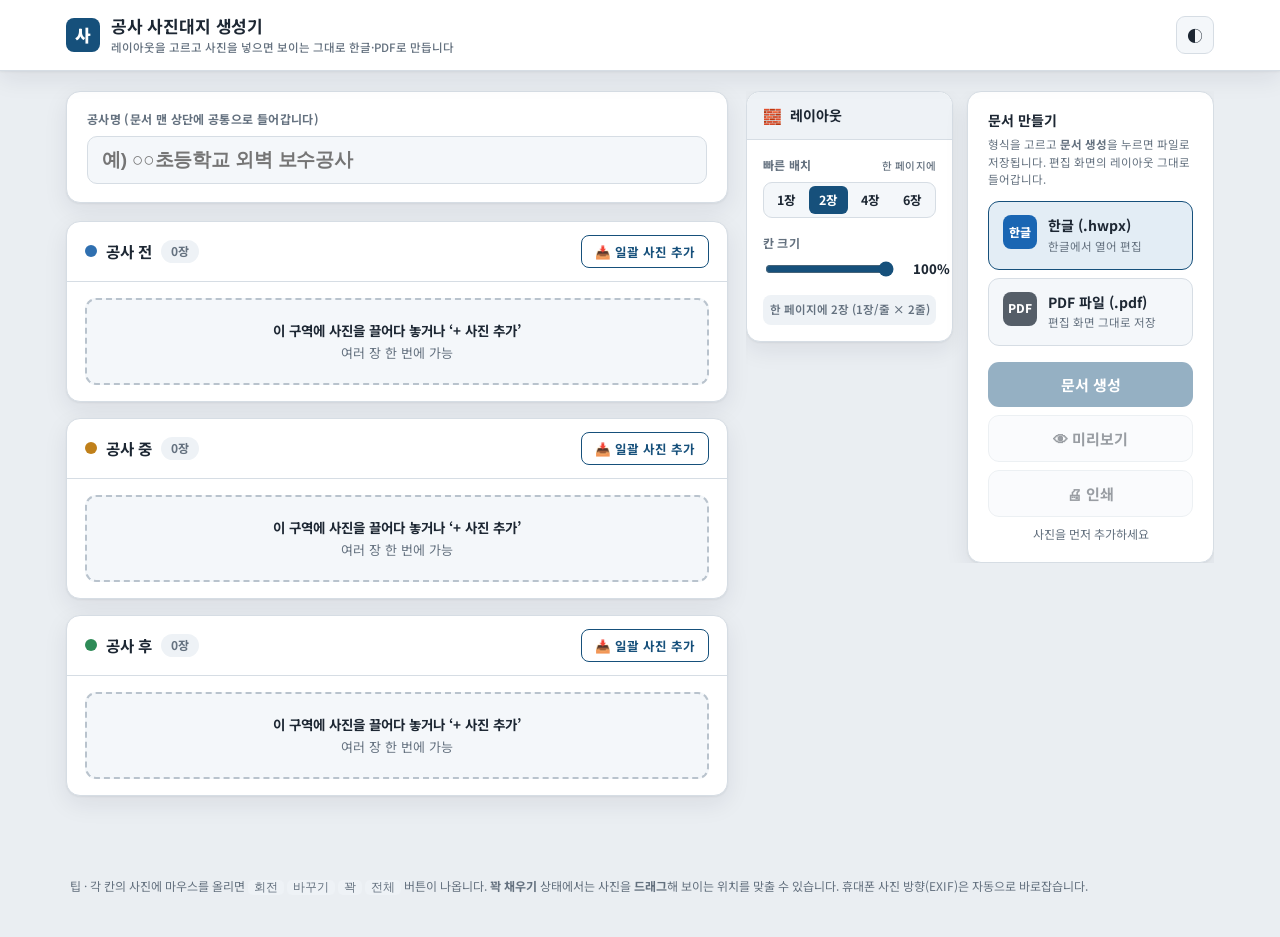
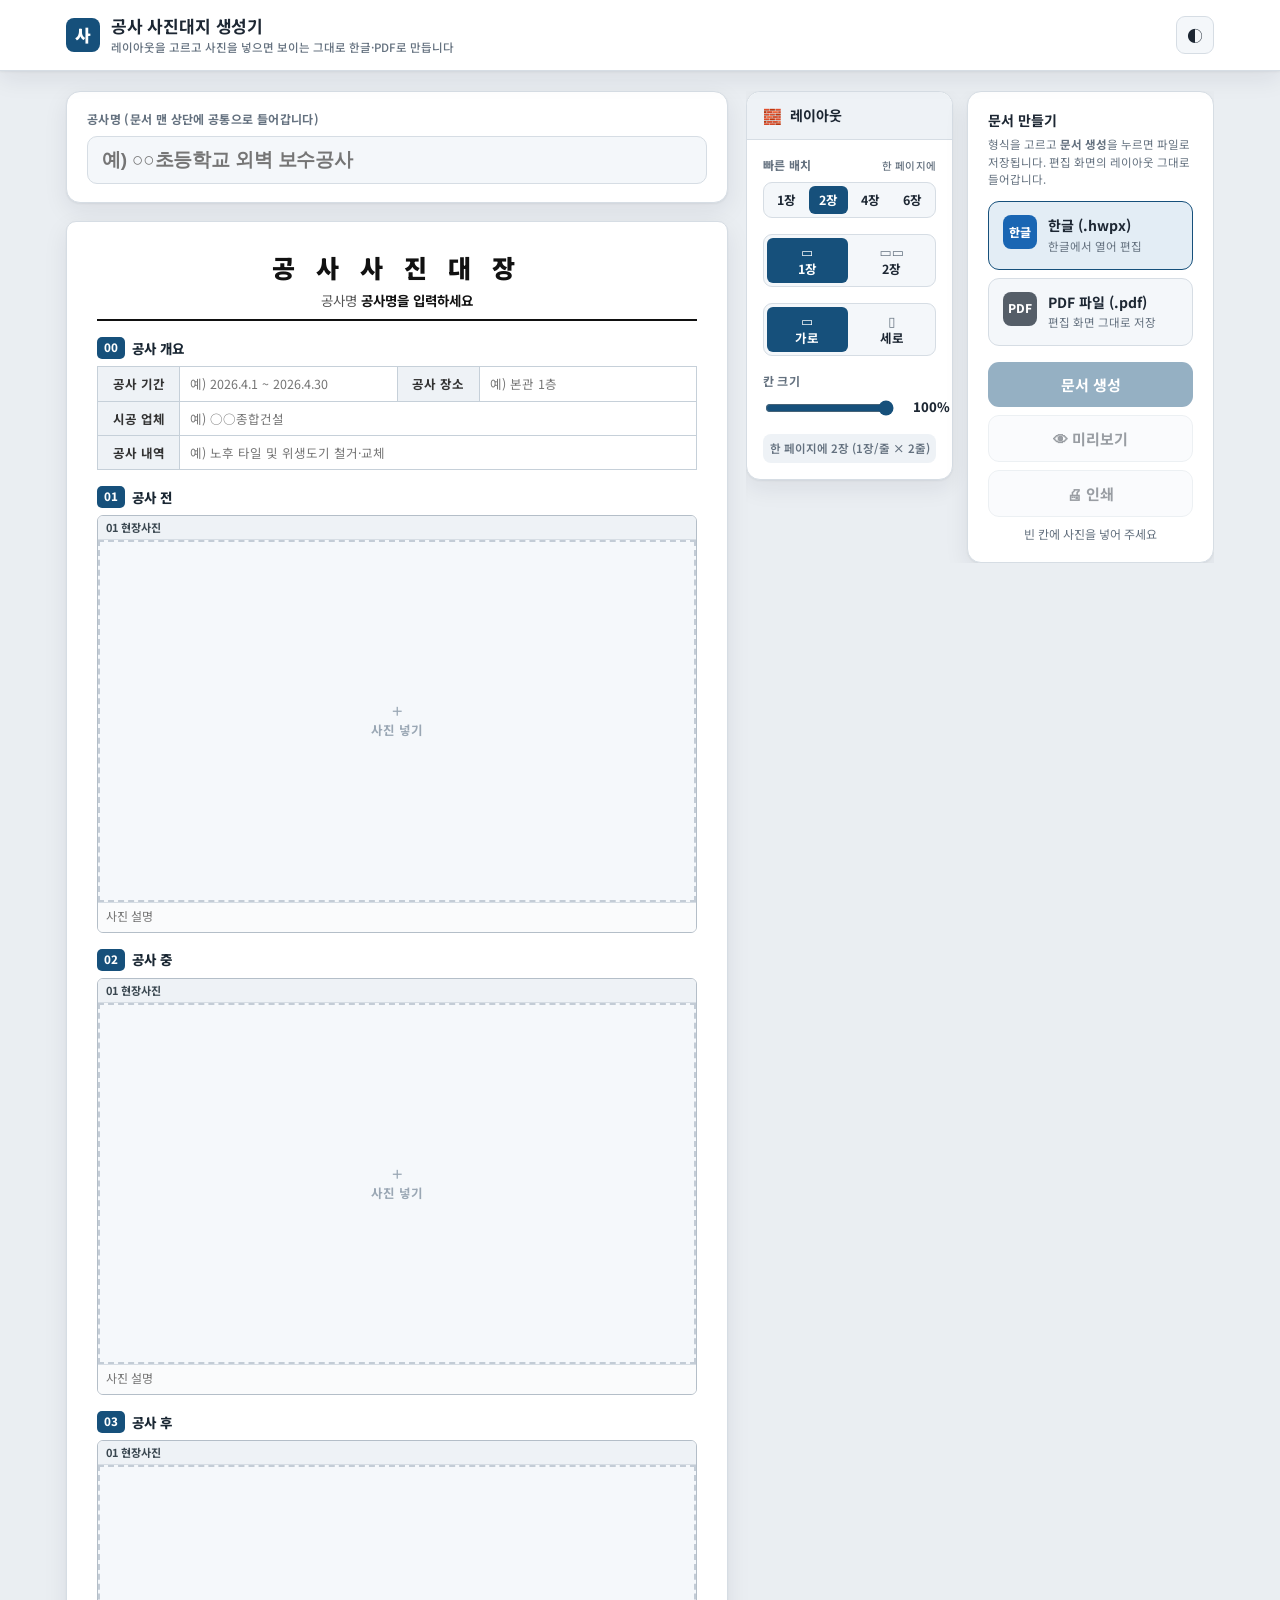
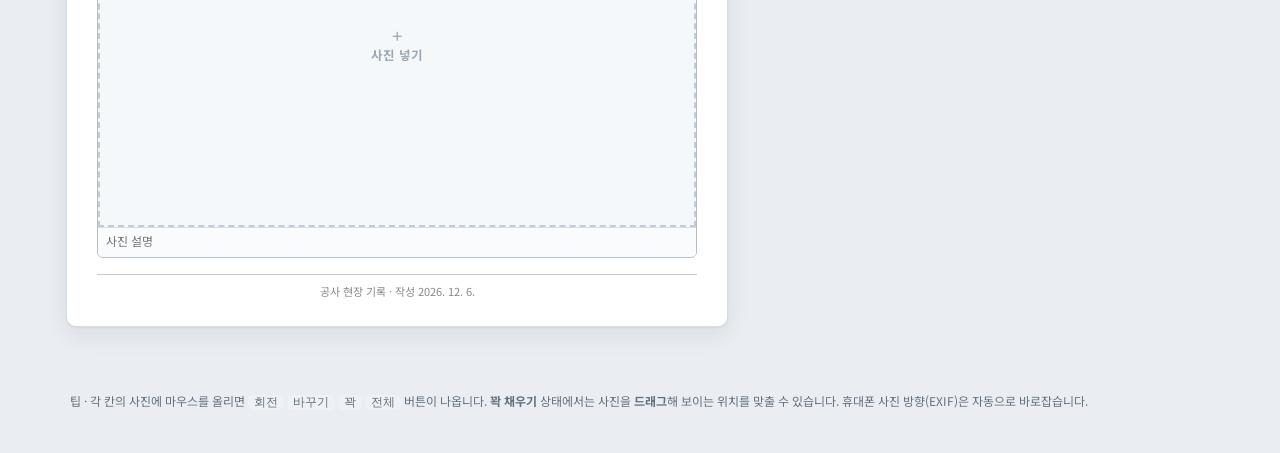
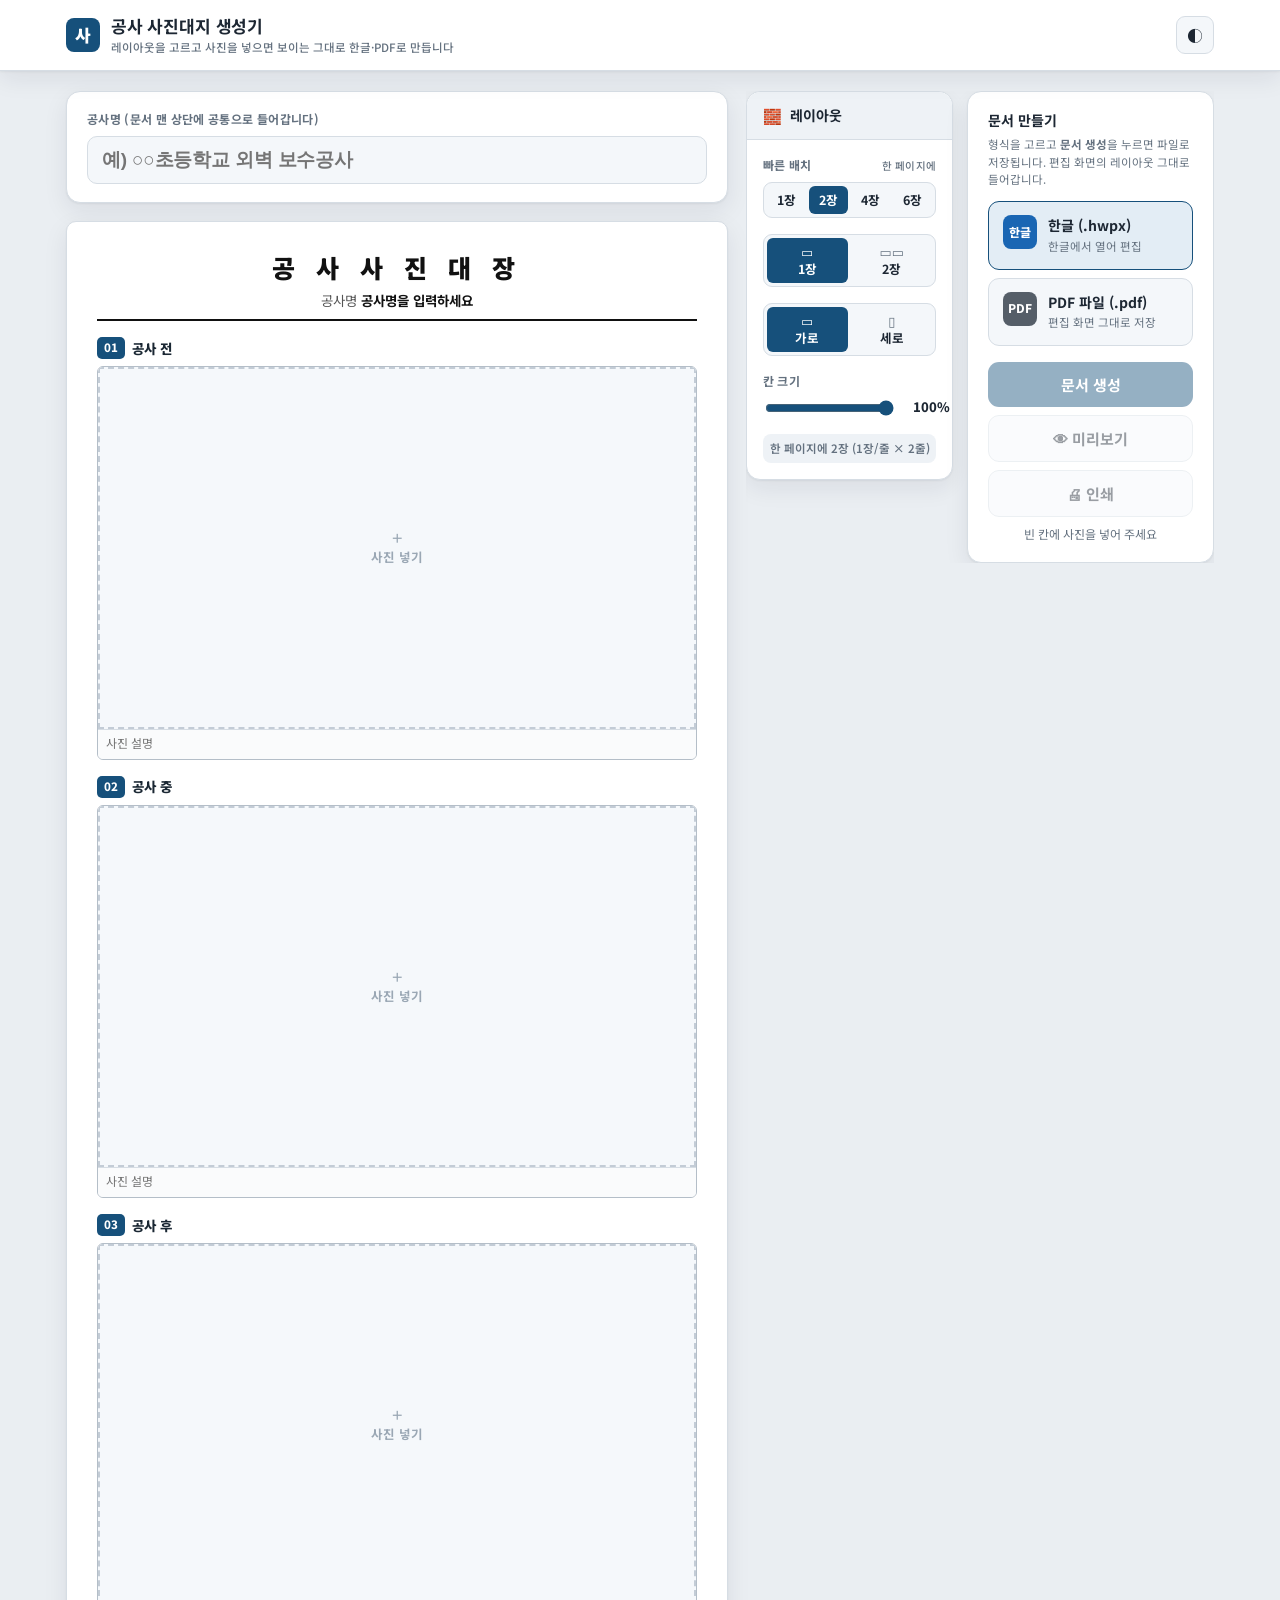
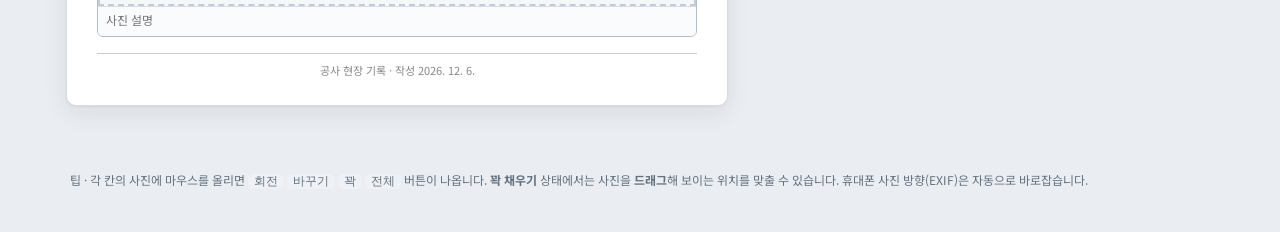
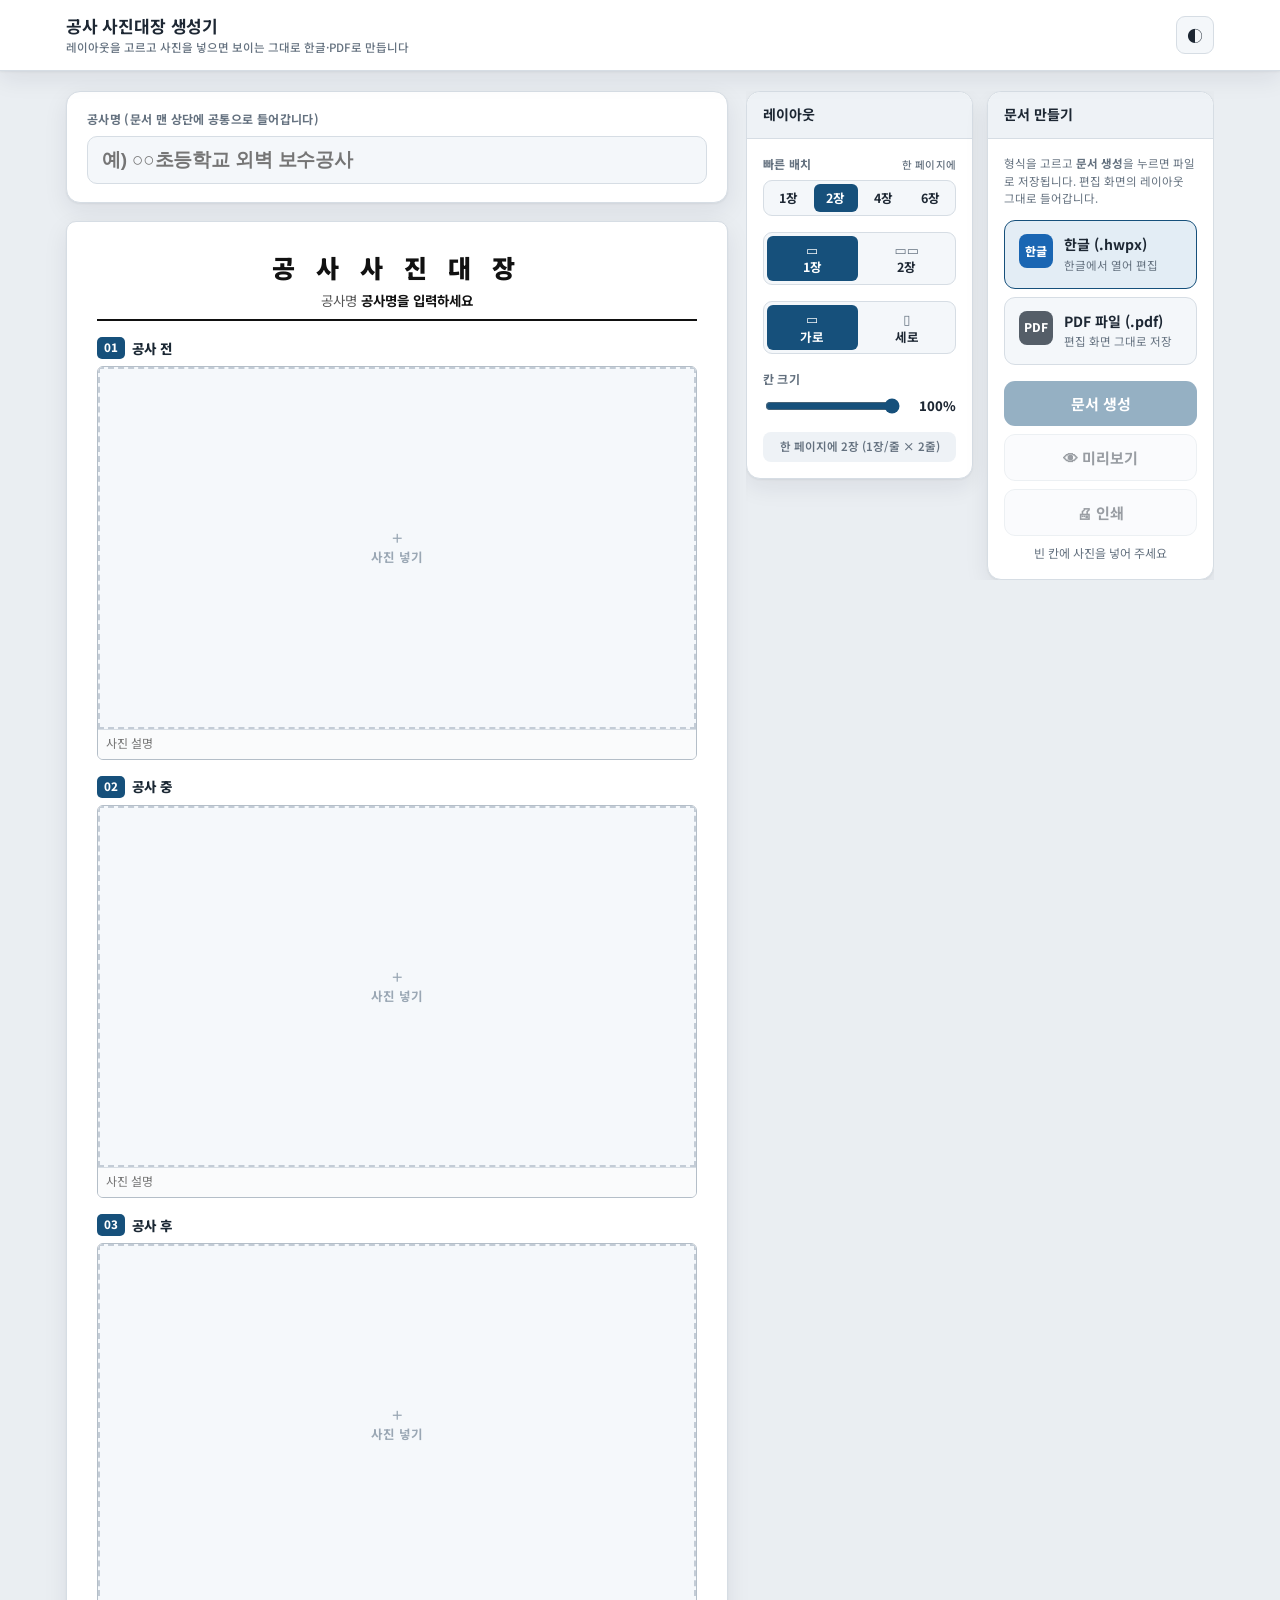
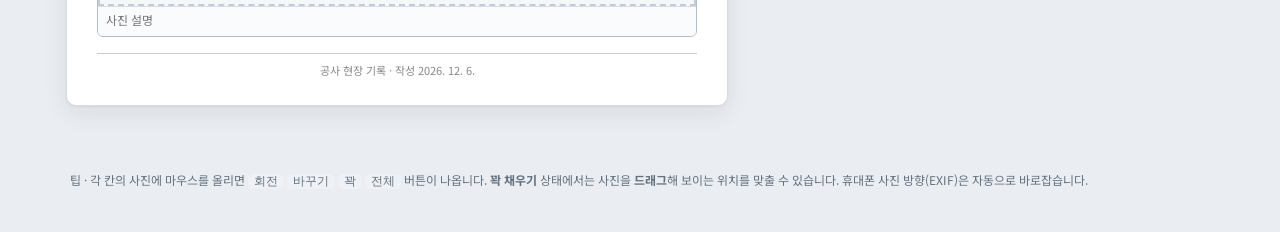
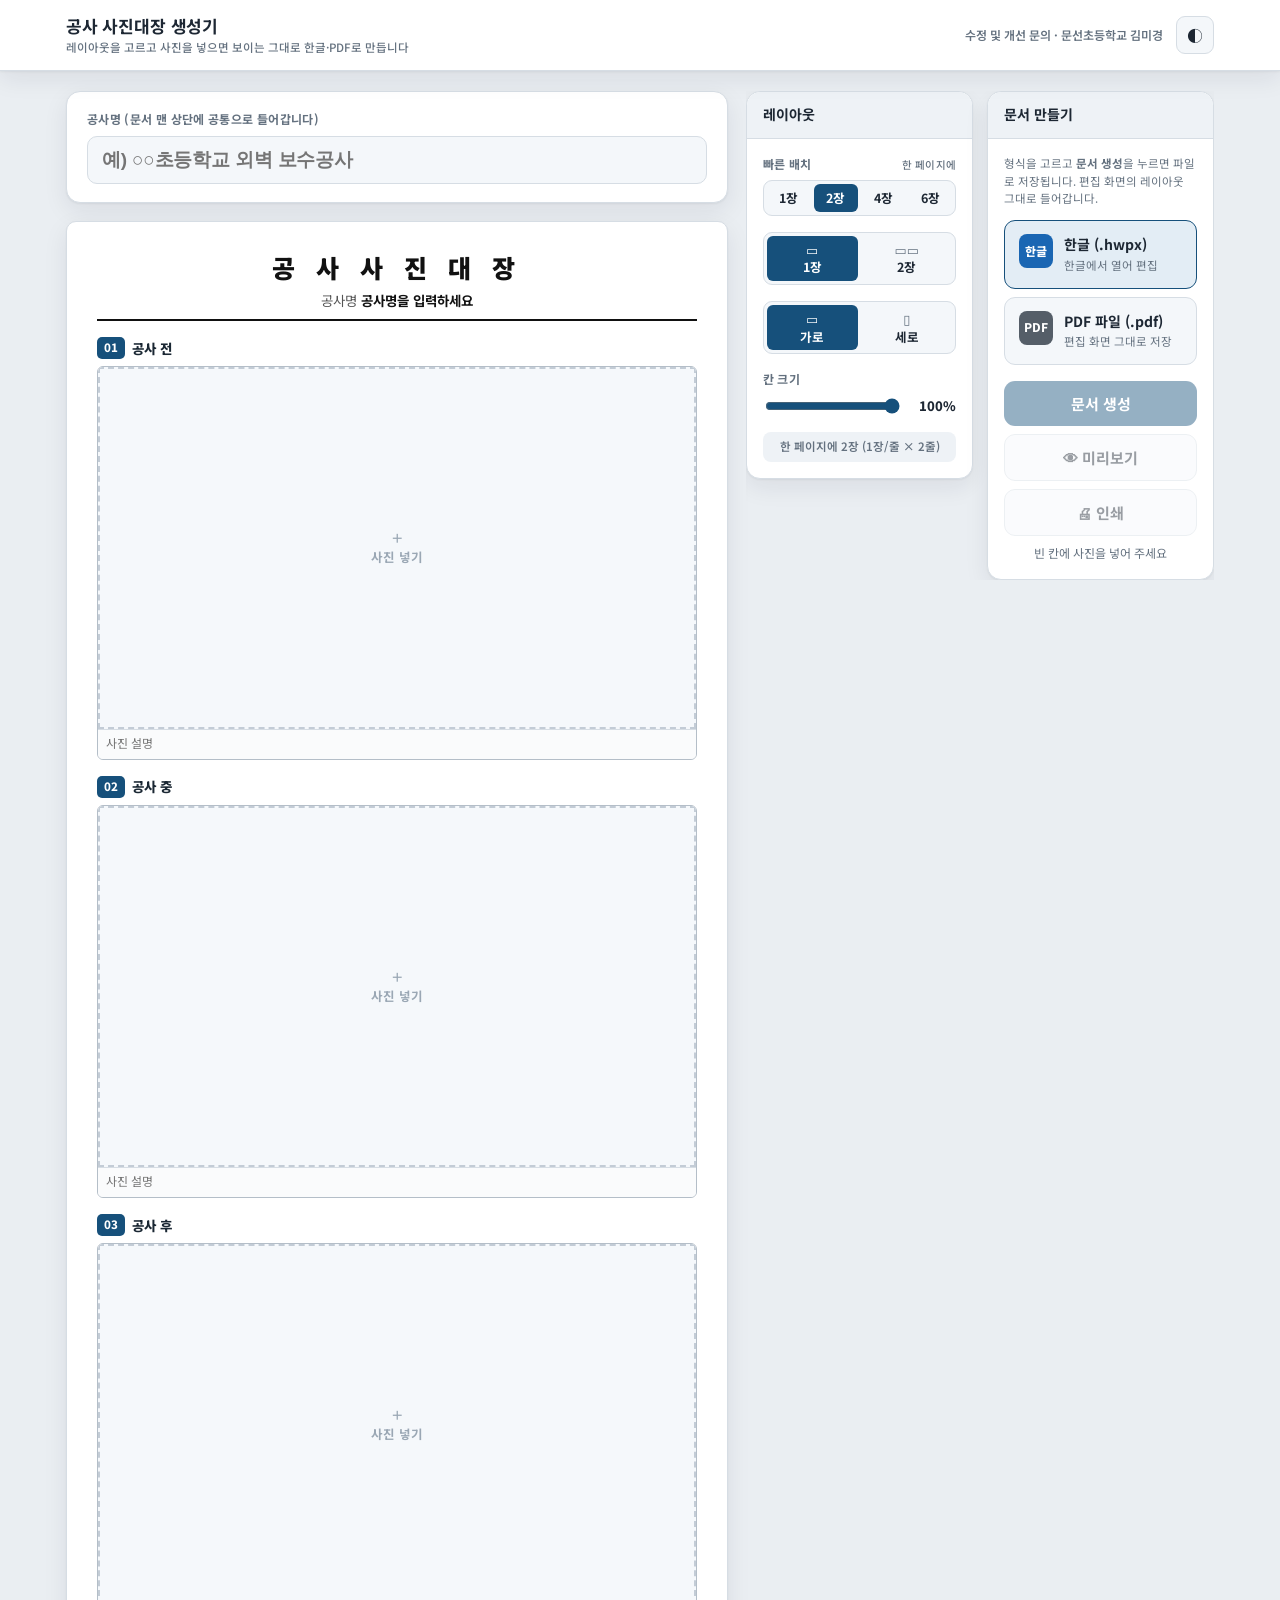
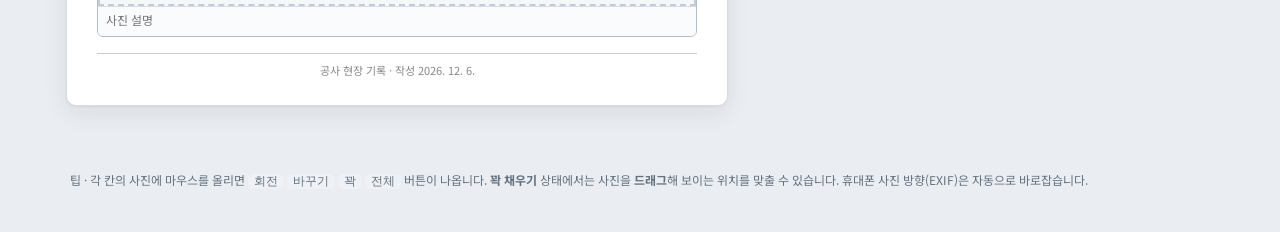
